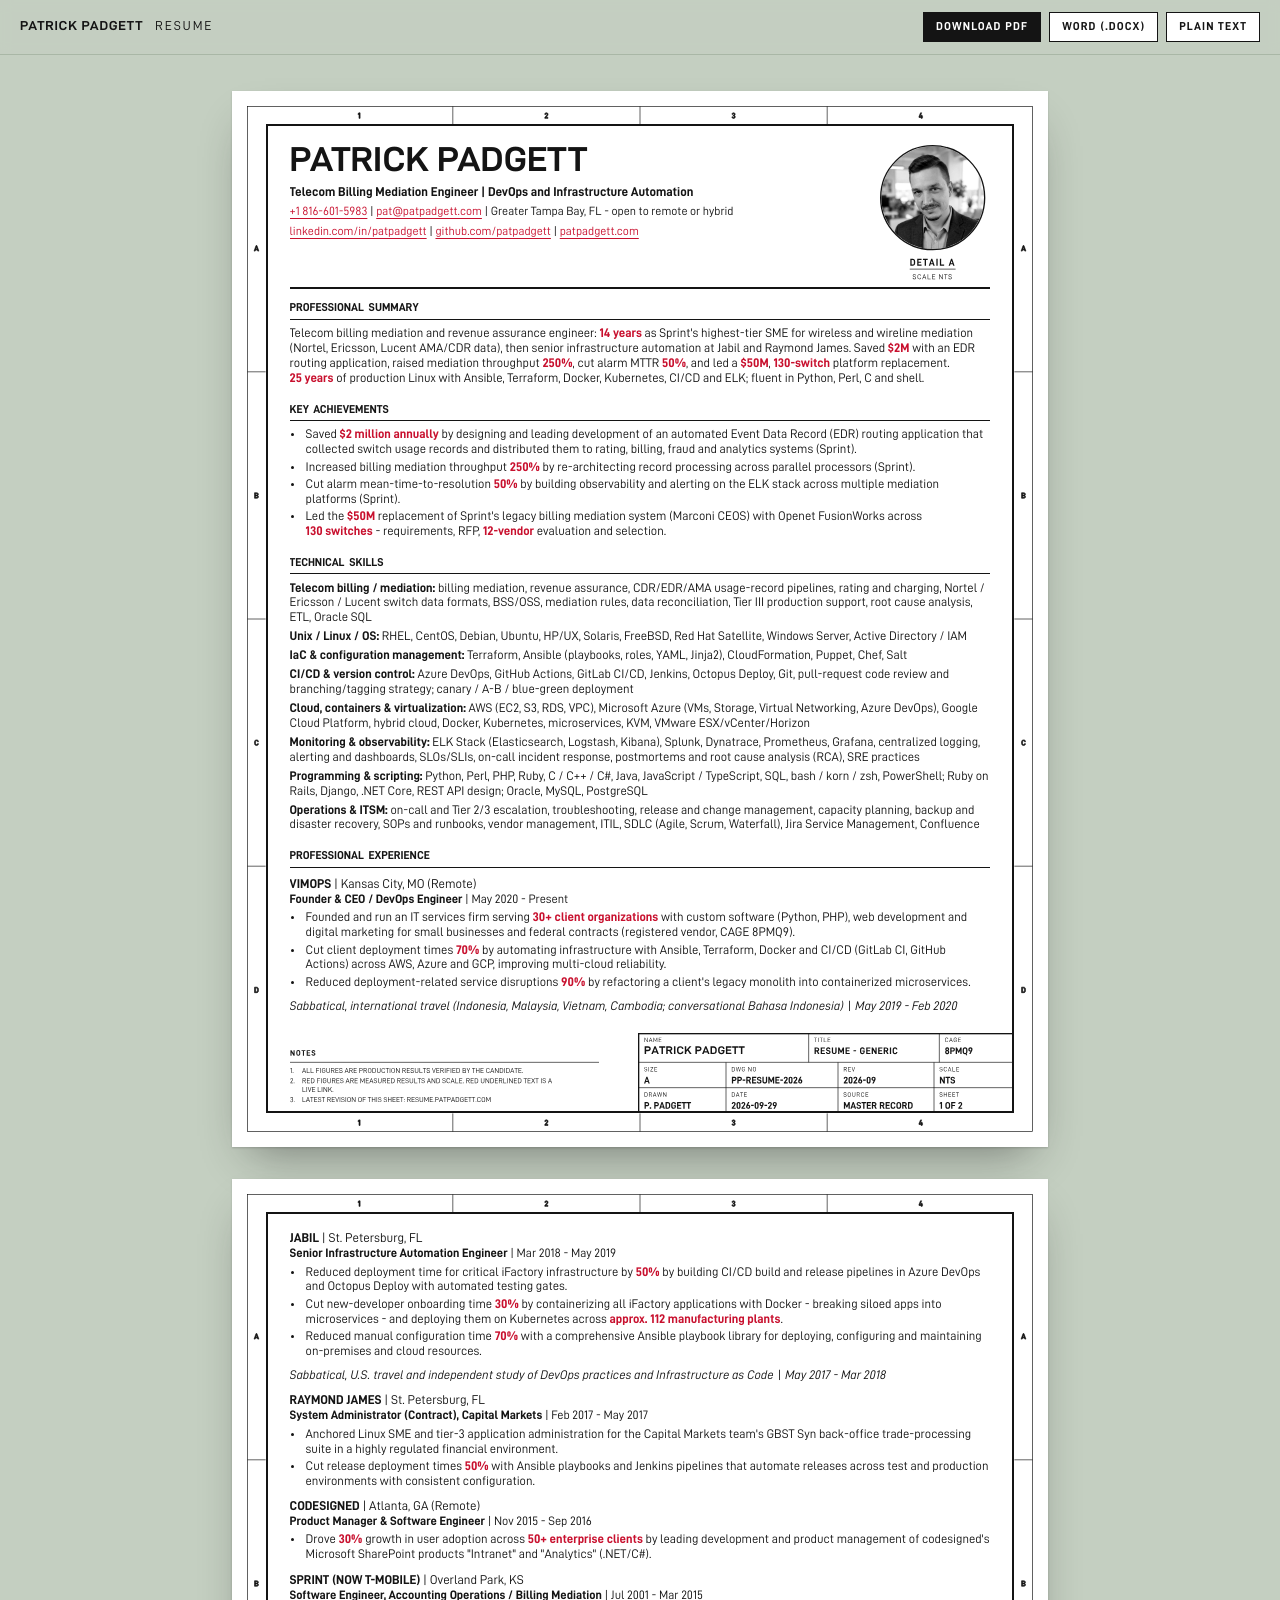
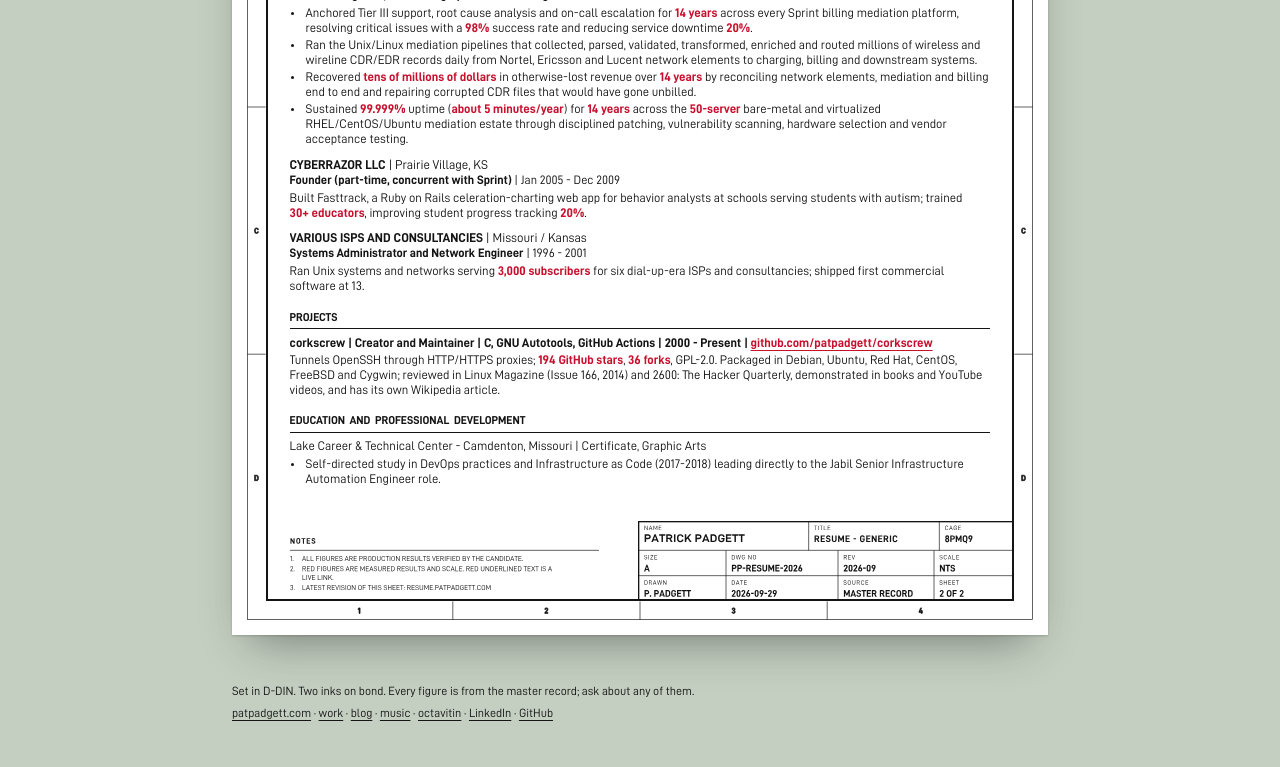
==== index.html @ 3324ff5b "Resume as an engineering drawing sheet: two-sheet HTML + PDF, ATS twins, D-DIN, build pipeline - bui" ====
<!DOCTYPE html>
<html lang="en">
<head>
<meta charset="utf-8">
<meta name="viewport" content="width=device-width, initial-scale=1">
<title>Patrick Padgett - Resume | Telecom Billing Mediation and DevOps Engineer</title>
<meta name="description" content="Patrick Padgett's resume: 14 years as Sprint's Tier III billing mediation SME (Nortel, Ericsson, Lucent CDR/EDR), then DevOps at Jabil and Raymond James.">
<link rel="canonical" href="https://resume.patpadgett.com/">
<meta name="author" content="Patrick Padgett">
<meta name="theme-color" content="#C4CFC1">
<meta property="og:type" content="profile">
<meta property="og:site_name" content="resume.patpadgett.com">
<meta property="og:title" content="Patrick Padgett - Resume">
<meta property="og:description" content="Patrick Padgett's resume: 14 years as Sprint's Tier III billing mediation SME (Nortel, Ericsson, Lucent CDR/EDR), then DevOps at Jabil and Raymond James.">
<meta property="og:url" content="https://resume.patpadgett.com/">
<meta property="og:image" content="https://resume.patpadgett.com/assets/og-card.jpg">
<meta property="og:image:width" content="1200">
<meta property="og:image:height" content="630">
<meta property="og:image:alt" content="Patrick Padgett's resume, sheet 1 of 2, drawn as an engineering drawing sheet">
<meta name="twitter:card" content="summary_large_image">
<meta name="twitter:title" content="Patrick Padgett - Resume">
<meta name="twitter:description" content="Patrick Padgett's resume: 14 years as Sprint's Tier III billing mediation SME (Nortel, Ericsson, Lucent CDR/EDR), then DevOps at Jabil and Raymond James.">
<meta name="twitter:image" content="https://resume.patpadgett.com/assets/og-card.jpg">
<link rel="icon" href="/favicon.ico" sizes="32x32">
<link rel="icon" href="/assets/icon.svg" type="image/svg+xml">
<link rel="apple-touch-icon" href="/assets/apple-touch-icon.png">
<link rel="alternate" type="application/pdf" href="/Patrick_Padgett_Resume.pdf" title="Patrick Padgett - Resume (PDF)">
<link rel="stylesheet" href="styles.css">
<script type="application/ld+json">{"@context":"https://schema.org","@type":"Person","@id":"https://resume.patpadgett.com/#person","name":"Patrick Padgett","url":"https://resume.patpadgett.com/","image":"https://resume.patpadgett.com/assets/headshot.jpg","email":"mailto:pat@patpadgett.com","telephone":"+1 816-601-5983","jobTitle":"Telecom Billing Mediation Engineer | DevOps and Infrastructure Automation","address":{"@type":"PostalAddress","addressRegion":"FL","addressLocality":"Tampa Bay","addressCountry":"US"},"sameAs":["https://www.linkedin.com/in/patpadgett","https://github.com/patpadgett","https://patpadgett.com","https://work.patpadgett.com","https://blog.patpadgett.com"],"knowsAbout":["Telecom billing mediation","Revenue assurance","CDR/EDR processing","Linux","Ansible","Terraform","Kubernetes","Docker","CI/CD","ELK Stack","Python","Perl","C"],"alumniOf":{"@type":"EducationalOrganization","name":"Lake Career & Technical Center"},"mainEntityOfPage":{"@type":"WebPage","@id":"https://resume.patpadgett.com/","name":"Patrick Padgett - Resume","hasPart":{"@type":"DigitalDocument","name":"Patrick Padgett - Resume (PDF)","url":"https://resume.patpadgett.com/Patrick_Padgett_Resume.pdf","encodingFormat":"application/pdf"}}}</script>
</head>
<body>
<nav class="bar" aria-label="Resume downloads">
  <a class="bar-name" href="https://resume.patpadgett.com/">PATRICK PADGETT <span>RESUME</span></a>
  <div class="bar-actions">
    <a class="btn btn-ink" href="Patrick_Padgett_Resume.pdf" download>Download PDF</a>
    <a class="btn" href="Patrick_Padgett_Resume.docx" download>Word (.docx)</a>
    <a class="btn" href="Patrick_Padgett_Resume.txt" download>Plain text</a>
  </div>
</nav>
<main class="board" id="top">
<section class="sheet" data-sheet="1"><svg class="zone" aria-hidden="true" viewBox="0 0 612.0 792.0" width="612.0pt" height="792.0pt"><g stroke="#141414" stroke-width="0.5"><rect x="11.52" y="11.52" width="588.96" height="768.96" fill="none" stroke="#141414" stroke-width="0.5"/><line x1="165.60" x2="165.60" y1="11.52" y2="25.2"/><line x1="165.60" x2="165.60" y1="766.8" y2="780.48"/><line x1="306.00" x2="306.00" y1="11.52" y2="25.2"/><line x1="306.00" x2="306.00" y1="766.8" y2="780.48"/><line x1="446.40" x2="446.40" y1="11.52" y2="25.2"/><line x1="446.40" x2="446.40" y1="766.8" y2="780.48"/><line y1="210.60" y2="210.60" x1="11.52" x2="25.2"/><line y1="210.60" y2="210.60" x1="586.8" x2="600.48"/><line y1="396.00" y2="396.00" x1="11.52" x2="25.2"/><line y1="396.00" y2="396.00" x1="586.8" x2="600.48"/><line y1="581.40" y2="581.40" x1="11.52" x2="25.2"/><line y1="581.40" y2="581.40" x1="586.8" x2="600.48"/><path fill="#141414" transform="translate(94.36 20.52)" d="M0.91 -3.27 0.21 -2.76V-3.61L0.91 -4.14H1.69V0.0H0.91Z"/><path fill="#141414" transform="translate(94.36 775.80)" d="M0.91 -3.27 0.21 -2.76V-3.61L0.91 -4.14H1.69V0.0H0.91Z"/><path fill="#141414" transform="translate(234.32 20.52)" d="M0.28 -0.62 1.66 -2.40Q1.89 -2.71 1.89 -2.98V-3.07Q1.89 -3.28 1.77 -3.41Q1.65 -3.54 1.45 -3.54Q1.26 -3.54 1.14 -3.40Q1.03 -3.27 1.03 -3.04V-2.94H0.27V-3.09Q0.27 -3.41 0.41 -3.66Q0.56 -3.91 0.84 -4.06Q1.11 -4.20 1.48 -4.20Q1.84 -4.20 2.12 -4.05Q2.39 -3.90 2.54 -3.65Q2.68 -3.40 2.68 -3.09V-2.99Q2.68 -2.72 2.59 -2.49Q2.49 -2.26 2.31 -2.02L1.27 -0.69H2.68V0.0H0.28Z"/><path fill="#141414" transform="translate(234.32 775.80)" d="M0.28 -0.62 1.66 -2.40Q1.89 -2.71 1.89 -2.98V-3.07Q1.89 -3.28 1.77 -3.41Q1.65 -3.54 1.45 -3.54Q1.26 -3.54 1.14 -3.40Q1.03 -3.27 1.03 -3.04V-2.94H0.27V-3.09Q0.27 -3.41 0.41 -3.66Q0.56 -3.91 0.84 -4.06Q1.11 -4.20 1.48 -4.20Q1.84 -4.20 2.12 -4.05Q2.39 -3.90 2.54 -3.65Q2.68 -3.40 2.68 -3.09V-2.99Q2.68 -2.72 2.59 -2.49Q2.49 -2.26 2.31 -2.02L1.27 -0.69H2.68V0.0H0.28Z"/><path fill="#141414" transform="translate(374.69 20.52)" d="M0.27 -1.00V-1.12H1.00V-1.03Q1.00 -0.82 1.12 -0.71Q1.24 -0.6 1.48 -0.6Q1.70 -0.6 1.83 -0.74Q1.96 -0.88 1.96 -1.13V-1.24Q1.96 -1.51 1.82 -1.65Q1.68 -1.8 1.42 -1.8H1.21V-2.46H1.41Q1.64 -2.46 1.77 -2.59Q1.89 -2.73 1.89 -2.96V-3.05Q1.89 -3.28 1.77 -3.41Q1.66 -3.54 1.45 -3.54Q1.24 -3.54 1.13 -3.42Q1.02 -3.30 1.02 -3.10V-3.0H0.3V-3.10Q0.3 -3.62 0.61 -3.91Q0.93 -4.20 1.48 -4.20Q2.03 -4.20 2.34 -3.90Q2.65 -3.61 2.65 -3.11V-3.02Q2.65 -2.75 2.53 -2.54Q2.40 -2.32 2.17 -2.20Q2.44 -2.08 2.58 -1.84Q2.72 -1.59 2.72 -1.24V-1.13Q2.72 -0.76 2.56 -0.49Q2.41 -0.22 2.13 -0.08Q1.84 0.06 1.49 0.06Q0.91 0.06 0.59 -0.21Q0.27 -0.49 0.27 -1.00Z"/><path fill="#141414" transform="translate(374.69 775.80)" d="M0.27 -1.00V-1.12H1.00V-1.03Q1.00 -0.82 1.12 -0.71Q1.24 -0.6 1.48 -0.6Q1.70 -0.6 1.83 -0.74Q1.96 -0.88 1.96 -1.13V-1.24Q1.96 -1.51 1.82 -1.65Q1.68 -1.8 1.42 -1.8H1.21V-2.46H1.41Q1.64 -2.46 1.77 -2.59Q1.89 -2.73 1.89 -2.96V-3.05Q1.89 -3.28 1.77 -3.41Q1.66 -3.54 1.45 -3.54Q1.24 -3.54 1.13 -3.42Q1.02 -3.30 1.02 -3.10V-3.0H0.3V-3.10Q0.3 -3.62 0.61 -3.91Q0.93 -4.20 1.48 -4.20Q2.03 -4.20 2.34 -3.90Q2.65 -3.61 2.65 -3.11V-3.02Q2.65 -2.75 2.53 -2.54Q2.40 -2.32 2.17 -2.20Q2.44 -2.08 2.58 -1.84Q2.72 -1.59 2.72 -1.24V-1.13Q2.72 -0.76 2.56 -0.49Q2.41 -0.22 2.13 -0.08Q1.84 0.06 1.49 0.06Q0.91 0.06 0.59 -0.21Q0.27 -0.49 0.27 -1.00Z"/><path fill="#141414" transform="translate(515.04 20.52)" d="M2.91 -0.66H2.58V0.0H1.79V-0.66H0.21V-1.35L1.39 -4.14H2.17L0.99 -1.35H1.79V-2.32H2.58V-1.35H2.91Z"/><path fill="#141414" transform="translate(515.04 775.80)" d="M2.91 -0.66H2.58V0.0H1.79V-0.66H0.21V-1.35L1.39 -4.14H2.17L0.99 -1.35H1.79V-2.32H2.58V-1.35H2.91Z"/><path fill="#141414" transform="translate(16.54 120.06)" d="M2.52 -0.80H1.10L0.85 0.0H0.02L1.49 -4.14H2.13L3.61 0.0H2.77ZM2.31 -1.45 1.81 -3.04 1.31 -1.45Z"/><path fill="#141414" transform="translate(591.82 120.06)" d="M2.52 -0.80H1.10L0.85 0.0H0.02L1.49 -4.14H2.13L3.61 0.0H2.77ZM2.31 -1.45 1.81 -3.04 1.31 -1.45Z"/><path fill="#141414" transform="translate(16.57 305.46)" d="M3.28 -1.18Q3.28 -0.62 2.95 -0.31Q2.61 0.0 2.01 0.0H0.35V-4.14H1.95Q2.55 -4.14 2.89 -3.84Q3.23 -3.54 3.23 -2.98Q3.23 -2.71 3.09 -2.48Q2.95 -2.25 2.71 -2.13Q2.99 -2.00 3.14 -1.76Q3.28 -1.52 3.28 -1.18ZM1.14 -3.45V-2.44H1.89Q2.16 -2.44 2.30 -2.57Q2.44 -2.70 2.44 -2.94Q2.44 -3.19 2.30 -3.32Q2.16 -3.45 1.89 -3.45ZM2.50 -1.24Q2.50 -1.48 2.36 -1.62Q2.22 -1.76 1.93 -1.76H1.14V-0.68H1.93Q2.22 -0.68 2.36 -0.83Q2.50 -0.97 2.50 -1.24Z"/><path fill="#141414" transform="translate(591.85 305.46)" d="M3.28 -1.18Q3.28 -0.62 2.95 -0.31Q2.61 0.0 2.01 0.0H0.35V-4.14H1.95Q2.55 -4.14 2.89 -3.84Q3.23 -3.54 3.23 -2.98Q3.23 -2.71 3.09 -2.48Q2.95 -2.25 2.71 -2.13Q2.99 -2.00 3.14 -1.76Q3.28 -1.52 3.28 -1.18ZM1.14 -3.45V-2.44H1.89Q2.16 -2.44 2.30 -2.57Q2.44 -2.70 2.44 -2.94Q2.44 -3.19 2.30 -3.32Q2.16 -3.45 1.89 -3.45ZM2.50 -1.24Q2.50 -1.48 2.36 -1.62Q2.22 -1.76 1.93 -1.76H1.14V-0.68H1.93Q2.22 -0.68 2.36 -0.83Q2.50 -0.97 2.50 -1.24Z"/><path fill="#141414" transform="translate(16.56 490.86)" d="M0.3 -1.60V-2.55Q0.3 -4.2 1.81 -4.2Q2.49 -4.2 2.89 -3.84Q3.30 -3.48 3.30 -2.82V-2.78H2.51V-2.82Q2.51 -3.13 2.33 -3.32Q2.14 -3.51 1.81 -3.51Q1.43 -3.51 1.26 -3.27Q1.09 -3.04 1.09 -2.50V-1.61Q1.09 -1.11 1.26 -0.88Q1.44 -0.65 1.82 -0.65Q2.16 -0.65 2.33 -0.83Q2.51 -1.01 2.51 -1.32V-1.37H3.28V-1.33Q3.28 -0.66 2.89 -0.30Q2.49 0.04 1.80 0.04Q0.3 0.04 0.3 -1.60Z"/><path fill="#141414" transform="translate(591.84 490.86)" d="M0.3 -1.60V-2.55Q0.3 -4.2 1.81 -4.2Q2.49 -4.2 2.89 -3.84Q3.30 -3.48 3.30 -2.82V-2.78H2.51V-2.82Q2.51 -3.13 2.33 -3.32Q2.14 -3.51 1.81 -3.51Q1.43 -3.51 1.26 -3.27Q1.09 -3.04 1.09 -2.50V-1.61Q1.09 -1.11 1.26 -0.88Q1.44 -0.65 1.82 -0.65Q2.16 -0.65 2.33 -0.83Q2.51 -1.01 2.51 -1.32V-1.37H3.28V-1.33Q3.28 -0.66 2.89 -0.30Q2.49 0.04 1.80 0.04Q0.3 0.04 0.3 -1.60Z"/><path fill="#141414" transform="translate(16.56 676.26)" d="M0.35 -4.14H1.81Q2.50 -4.14 2.90 -3.75Q3.30 -3.37 3.30 -2.49V-1.65Q3.30 -0.77 2.89 -0.38Q2.48 0.0 1.78 0.0H0.35ZM1.80 -0.68Q2.16 -0.68 2.33 -0.91Q2.51 -1.15 2.51 -1.65V-2.45Q2.51 -2.98 2.34 -3.21Q2.16 -3.45 1.80 -3.45H1.14V-0.68Z"/><path fill="#141414" transform="translate(591.84 676.26)" d="M0.35 -4.14H1.81Q2.50 -4.14 2.90 -3.75Q3.30 -3.37 3.30 -2.49V-1.65Q3.30 -0.77 2.89 -0.38Q2.48 0.0 1.78 0.0H0.35ZM1.80 -0.68Q2.16 -0.68 2.33 -0.91Q2.51 -1.15 2.51 -1.65V-2.45Q2.51 -2.98 2.34 -3.21Q2.16 -3.45 1.80 -3.45H1.14V-0.68Z"/></g></svg><div class="flow"><header class="head"><div class="head-text"><h1>Patrick Padgett</h1><p class="headline">Telecom Billing Mediation Engineer | DevOps and Infrastructure Automation</p><p class="contact"><a href="tel:+18166015983">+1 816-601-5983</a> | <a href="mailto:pat@patpadgett.com">pat@patpadgett.com</a> | Greater Tampa Bay, FL - open to remote or hybrid</p><p class="contact"><a href="https://www.linkedin.com/in/patpadgett">linkedin.com/in/patpadgett</a> | <a href="https://github.com/patpadgett">github.com/patpadgett</a> | <a href="https://patpadgett.com">patpadgett.com</a></p></div><figure class="detail"><svg viewBox="0 0 82.0 103.0" width="82.0pt" height="103.0pt" role="img" aria-label="Patrick Padgett, headshot"><defs><clipPath id="detclip"><circle cx="41.0" cy="41.0" r="38.5"></circle></clipPath></defs><image href="assets/headshot.jpg" x="2.0" y="2.0" width="78.0" height="78.0" clip-path="url(#detclip)" preserveAspectRatio="xMidYMid slice"></image><circle cx="41.0" cy="41.0" r="39.0" fill="none" stroke="#141414" stroke-width="1.0"></circle><path fill="#141414" transform="translate(23.81 92.00)" d="M0.43 -5.10H2.23Q3.08 -5.10 3.57 -4.63Q4.07 -4.15 4.07 -3.07V-2.03Q4.07 -0.95 3.56 -0.47Q3.06 0.0 2.20 0.0H0.43ZM2.22 -0.84Q2.66 -0.84 2.88 -1.13Q3.10 -1.42 3.10 -2.04V-3.02Q3.10 -3.67 2.88 -3.97Q2.67 -4.26 2.22 -4.26H1.40V-0.84ZM6.58 -4.26V-2.99H8.52V-2.15H6.58V-0.84H8.85V0.0H5.61V-5.10H8.85V-4.26ZM13.48 -4.26H12.18V0.0H11.20V-4.26H9.90V-5.10H13.48ZM17.38 -0.99H15.62L15.31 0.0H14.29L16.10 -5.10H16.90L18.72 0.0H17.69ZM17.12 -1.79 16.50 -3.75 15.88 -1.79ZM19.97 -5.10H20.94V0.0H19.97ZM22.59 -5.10H23.56V-0.84H25.80V0.0H22.59ZM32.27 -0.99H30.51L30.20 0.0H29.18L30.99 -5.10H31.79L33.61 0.0H32.58ZM32.01 -1.79 31.39 -3.75 30.77 -1.79Z"></path><line x1="23.81" x2="58.19" y1="94.60" y2="94.60" stroke="#141414" stroke-width="0.5"></line><path fill="#141414" transform="translate(25.83 102.20)" d="M0.17 -1.05H0.56Q0.64 -0.31 1.45 -0.31Q1.87 -0.31 2.09 -0.49Q2.31 -0.66 2.31 -1.00Q2.31 -1.31 2.13 -1.47Q1.96 -1.63 1.61 -1.69L1.19 -1.76Q0.73 -1.83 0.49 -2.07Q0.25 -2.30 0.25 -2.73Q0.25 -3.22 0.58 -3.49Q0.91 -3.77 1.45 -3.77Q1.94 -3.77 2.26 -3.51Q2.58 -3.26 2.64 -2.73H2.25Q2.18 -3.43 1.44 -3.43Q1.06 -3.43 0.85 -3.25Q0.63 -3.07 0.63 -2.75Q0.63 -2.48 0.80 -2.33Q0.96 -2.17 1.30 -2.11L1.73 -2.04Q2.20 -1.96 2.45 -1.71Q2.7 -1.47 2.7 -1.03Q2.7 -0.52 2.35 -0.24Q2.01 0.03 1.42 0.03Q0.86 0.03 0.54 -0.24Q0.22 -0.51 0.17 -1.05ZM3.84 -1.38V-2.34Q3.84 -3.08 4.20 -3.43Q4.55 -3.77 5.15 -3.77Q5.53 -3.77 5.82 -3.63Q6.11 -3.49 6.26 -3.23Q6.42 -2.97 6.42 -2.63V-2.61H6.03V-2.63Q6.03 -2.99 5.79 -3.20Q5.56 -3.41 5.15 -3.41Q4.70 -3.41 4.47 -3.16Q4.23 -2.91 4.23 -2.33V-1.36Q4.23 -0.31 5.16 -0.31Q5.56 -0.31 5.79 -0.52Q6.03 -0.73 6.03 -1.09V-1.11H6.41V-1.09Q6.41 -0.57 6.07 -0.26Q5.73 0.04 5.15 0.04Q4.55 0.04 4.20 -0.29Q3.84 -0.64 3.84 -1.38ZM9.67 -0.89H8.08L7.77 0.0H7.36L8.71 -3.72H9.04L10.40 0.0H9.98ZM9.55 -1.23 8.87 -3.17 8.20 -1.23ZM11.41 -3.72H11.80V-0.35H13.66V0.0H11.41ZM15.20 -3.36V-2.07H16.79V-1.71H15.20V-0.35H17.06V0.0H14.80V-3.72H17.06V-3.36ZM22.72 -3.72V0.0H22.33L20.40 -3.00V0.0H20.01V-3.72H20.40L22.33 -0.73V-3.72ZM26.26 -3.36H25.19V0.0H24.80V-3.36H23.74V-3.72H26.26ZM27.02 -1.05H27.41Q27.48 -0.31 28.29 -0.31Q28.71 -0.31 28.93 -0.49Q29.15 -0.66 29.15 -1.00Q29.15 -1.31 28.98 -1.47Q28.80 -1.63 28.45 -1.69L28.03 -1.76Q27.58 -1.83 27.34 -2.07Q27.09 -2.30 27.09 -2.73Q27.09 -3.22 27.42 -3.49Q27.75 -3.77 28.29 -3.77Q28.79 -3.77 29.10 -3.51Q29.42 -3.26 29.48 -2.73H29.09Q29.03 -3.43 28.29 -3.43Q27.90 -3.43 27.69 -3.25Q27.48 -3.07 27.48 -2.75Q27.48 -2.48 27.64 -2.33Q27.81 -2.17 28.14 -2.11L28.57 -2.04Q29.04 -1.96 29.29 -1.71Q29.54 -1.47 29.54 -1.03Q29.54 -0.52 29.20 -0.24Q28.86 0.03 28.26 0.03Q27.70 0.03 27.38 -0.24Q27.07 -0.51 27.02 -1.05Z"></path></svg></figure></header><h2>PROFESSIONAL SUMMARY</h2><p class="summary">Telecom billing mediation and revenue assurance engineer: <b class="fig">14 years</b> as Sprint's highest-tier SME for wireless and wireline mediation (Nortel, Ericsson, Lucent AMA/CDR data), then senior infrastructure automation at Jabil and Raymond James. Saved <b class="fig">$2M</b> with an EDR routing application, raised mediation throughput <b class="fig">250%</b>, cut alarm MTTR <b class="fig">50%</b>, and led a <b class="fig">$50M</b>, <b class="fig">130-switch</b> platform replacement. <b class="fig">25 years</b> of production Linux with Ansible, Terraform, Docker, Kubernetes, CI/CD and ELK; fluent in Python, Perl, C and shell.</p><h2>KEY ACHIEVEMENTS</h2><ul class=""><li>Saved <b class="fig wrap">$2 million annually</b> by designing and leading development of an automated Event Data Record (EDR) routing application that collected switch usage records and distributed them to rating, billing, fraud and analytics systems (Sprint).</li><li>Increased billing mediation throughput <b class="fig">250%</b> by re-architecting record processing across parallel processors (Sprint).</li><li>Cut alarm mean-time-to-resolution <b class="fig">50%</b> by building observability and alerting on the ELK stack across multiple mediation platforms (Sprint).</li><li>Led the <b class="fig">$50M</b> replacement of Sprint's legacy billing mediation system (Marconi CEOS) with Openet FusionWorks across <b class="fig">130 switches</b> - requirements, RFP, <b class="fig">12-vendor</b> evaluation and selection.</li></ul><h2>TECHNICAL SKILLS</h2><ul class="skills"><li><b>Telecom billing / mediation:</b> billing mediation, revenue assurance, CDR/EDR/AMA usage-record pipelines, rating and charging, Nortel / Ericsson / Lucent switch data formats, BSS/OSS, mediation rules, data reconciliation, Tier III production support, root cause analysis, ETL, Oracle SQL</li><li><b>Unix / Linux / OS:</b> RHEL, CentOS, Debian, Ubuntu, HP/UX, Solaris, FreeBSD, Red Hat Satellite, Windows Server, Active Directory / IAM</li><li><b>IaC &amp; configuration management:</b> Terraform, Ansible (playbooks, roles, YAML, Jinja2), CloudFormation, Puppet, Chef, Salt</li><li><b>CI/CD &amp; version control:</b> Azure DevOps, GitHub Actions, GitLab CI/CD, Jenkins, Octopus Deploy, Git, pull-request code review and branching/tagging strategy; canary / A-B / blue-green deployment</li><li><b>Cloud, containers &amp; virtualization:</b> AWS (EC2, S3, RDS, VPC), Microsoft Azure (VMs, Storage, Virtual Networking, Azure DevOps), Google Cloud Platform, hybrid cloud, Docker, Kubernetes, microservices, KVM, VMware ESX/vCenter/Horizon</li><li><b>Monitoring &amp; observability:</b> ELK Stack (Elasticsearch, Logstash, Kibana), Splunk, Dynatrace, Prometheus, Grafana, centralized logging, alerting and dashboards, SLOs/SLIs, on-call incident response, postmortems and root cause analysis (RCA), SRE practices</li><li><b>Programming &amp; scripting:</b> Python, Perl, PHP, Ruby, C / C++ / C#, Java, JavaScript / TypeScript, SQL, bash / korn / zsh, PowerShell; Ruby on Rails, Django, .NET Core, REST API design; Oracle, MySQL, PostgreSQL</li><li><b>Operations &amp; ITSM:</b> on-call and Tier 2/3 escalation, troubleshooting, release and change management, capacity planning, backup and disaster recovery, SOPs and runbooks, vendor management, ITIL, SDLC (Agile, Scrum, Waterfall), Jira Service Management, Confluence</li></ul><h2>PROFESSIONAL EXPERIENCE</h2><div class="job"><h3>VIMOPS<span class="loc"> | Kansas City, MO (Remote)</span></h3><p class="title">Founder &amp; CEO / DevOps Engineer<span class="dates"> | May 2020 - Present</span></p></div><ul class="exp"><li>Founded and run an IT services firm serving <b class="fig wrap">30+ client organizations</b> with custom software (Python, PHP), web development and digital marketing for small businesses and federal contracts (registered vendor, CAGE 8PMQ9).</li><li>Cut client deployment times <b class="fig">70%</b> by automating infrastructure with Ansible, Terraform, Docker and CI/CD (GitLab CI, GitHub Actions) across AWS, Azure and GCP, improving multi-cloud reliability.</li><li>Reduced deployment-related service disruptions <b class="fig">90%</b> by refactoring a client's legacy monolith into containerized microservices.</li></ul><p class="sabb">Sabbatical, international travel (Indonesia, Malaysia, Vietnam, Cambodia; conversational Bahasa Indonesia) | May 2019 - Feb 2020</p></div><div class="foot"><svg class="nb" aria-hidden="true" viewBox="0 0 232.0 60.0" width="232.0pt" height="60.0pt"><path fill="#141414" transform="translate(0.00 17.00)" d="M3.45 -4.14V0.0H2.66L1.14 -2.58V0.0H0.35V-4.14H1.14L2.66 -1.54V-4.14ZM4.70 -1.60V-2.55Q4.70 -4.2 6.21 -4.2Q6.9 -4.2 7.30 -3.81Q7.70 -3.42 7.70 -2.55V-1.60Q7.70 -0.72 7.29 -0.33Q6.88 0.04 6.18 0.04Q4.70 0.04 4.70 -1.60ZM6.91 -1.61V-2.50Q6.91 -3.03 6.74 -3.27Q6.57 -3.51 6.21 -3.51Q5.83 -3.51 5.66 -3.27Q5.49 -3.04 5.49 -2.50V-1.61Q5.49 -1.10 5.66 -0.87Q5.83 -0.65 6.21 -0.65Q6.57 -0.65 6.74 -0.88Q6.91 -1.11 6.91 -1.61ZM11.54 -3.45H10.48V0.0H9.69V-3.45H8.63V-4.14H11.54ZM13.32 -3.45V-2.43H14.89V-1.74H13.32V-0.68H15.16V0.0H12.53V-4.14H15.16V-3.45ZM16.12 -1.26H16.86Q16.90 -0.91 17.08 -0.77Q17.26 -0.63 17.61 -0.63Q18.27 -0.63 18.27 -1.18Q18.27 -1.42 18.14 -1.55Q18.01 -1.68 17.72 -1.73L17.33 -1.8Q16.21 -1.98 16.21 -2.95Q16.21 -3.52 16.59 -3.86Q16.97 -4.2 17.60 -4.2Q18.21 -4.2 18.57 -3.87Q18.93 -3.55 18.97 -2.96H18.22Q18.20 -3.26 18.04 -3.40Q17.89 -3.54 17.59 -3.54Q17.28 -3.54 17.13 -3.39Q16.97 -3.25 16.97 -3.01Q16.97 -2.79 17.11 -2.67Q17.25 -2.54 17.54 -2.49L17.98 -2.41Q19.05 -2.22 19.05 -1.24Q19.05 -0.62 18.65 -0.29Q18.25 0.03 17.57 0.03Q16.90 0.03 16.53 -0.29Q16.16 -0.63 16.12 -1.26Z"/><line x1="0" x2="232.0" y1="22" y2="22" stroke="#141414" stroke-width="0.5"/><path fill="#141414" transform="translate(0.00 30.00)" d="M0.91 -3.27 0.27 -2.79V-3.23L0.90 -3.72H1.30V0.0H0.91ZM2.06 -0.49H2.53V0.0H2.06Z"/><path fill="#141414" transform="translate(9.00 30.00)" d="M2.34 -0.89H0.76L0.45 0.0H0.03L1.39 -3.72H1.72L3.07 0.0H2.66ZM2.23 -1.23 1.55 -3.17 0.88 -1.23ZM3.60 -3.72H3.99V-0.35H5.85V0.0H3.60ZM6.51 -3.72H6.90V-0.35H8.76V0.0H6.51ZM11.04 -3.36V-2.06H12.64V-1.70H11.04V0.0H10.64V-3.72H12.91V-3.36ZM13.65 -3.72H14.05V0.0H13.65ZM14.93 -1.38V-2.34Q14.93 -3.08 15.29 -3.43Q15.64 -3.77 16.23 -3.77Q16.62 -3.77 16.90 -3.63Q17.19 -3.49 17.35 -3.23Q17.50 -2.98 17.50 -2.64V-2.62H17.11V-2.64Q17.11 -3.00 16.87 -3.21Q16.64 -3.41 16.24 -3.41Q15.79 -3.41 15.56 -3.16Q15.33 -2.90 15.33 -2.33V-1.36Q15.33 -0.31 16.24 -0.31Q16.67 -0.31 16.89 -0.55Q17.12 -0.78 17.12 -1.29V-1.57H16.23V-1.91H17.51V-1.36Q17.51 -0.62 17.17 -0.29Q16.82 0.04 16.23 0.04Q15.64 0.04 15.29 -0.29Q14.93 -0.64 14.93 -1.38ZM18.36 -1.21V-3.72H18.75V-1.24Q18.75 -0.82 18.99 -0.56Q19.24 -0.31 19.64 -0.31Q20.04 -0.31 20.28 -0.56Q20.53 -0.82 20.53 -1.24V-3.72H20.92V-1.21Q20.92 -0.84 20.76 -0.56Q20.59 -0.28 20.30 -0.12Q20.01 0.03 19.64 0.03Q19.27 0.03 18.98 -0.12Q18.69 -0.28 18.52 -0.56Q18.36 -0.85 18.36 -1.21ZM23.13 -1.63H22.23V0.0H21.84V-3.72H23.22Q23.74 -3.72 24.04 -3.45Q24.34 -3.18 24.34 -2.67Q24.34 -2.27 24.13 -2.01Q23.92 -1.76 23.54 -1.67L24.42 0.0H23.97ZM22.23 -1.97H23.19Q23.55 -1.97 23.75 -2.15Q23.95 -2.33 23.95 -2.67Q23.95 -3.01 23.75 -3.19Q23.56 -3.36 23.19 -3.36H22.23ZM25.52 -3.36V-2.07H27.12V-1.71H25.52V-0.35H27.39V0.0H25.13V-3.72H27.39V-3.36ZM27.88 -1.05H28.27Q28.35 -0.31 29.16 -0.31Q29.58 -0.31 29.79 -0.49Q30.01 -0.66 30.01 -1.00Q30.01 -1.31 29.84 -1.47Q29.67 -1.63 29.32 -1.69L28.90 -1.76Q28.44 -1.83 28.20 -2.07Q27.96 -2.30 27.96 -2.73Q27.96 -3.22 28.29 -3.49Q28.62 -3.77 29.16 -3.77Q29.65 -3.77 29.97 -3.51Q30.28 -3.26 30.34 -2.73H29.95Q29.89 -3.43 29.15 -3.43Q28.77 -3.43 28.55 -3.25Q28.34 -3.07 28.34 -2.75Q28.34 -2.48 28.50 -2.33Q28.67 -2.17 29.00 -2.11L29.44 -2.04Q29.91 -1.96 30.15 -1.71Q30.40 -1.47 30.40 -1.03Q30.40 -0.52 30.06 -0.24Q29.72 0.03 29.13 0.03Q28.57 0.03 28.25 -0.24Q27.93 -0.51 27.88 -1.05ZM34.28 -0.89H32.70L32.38 0.0H31.97L33.32 -3.72H33.65L35.01 0.0H34.59ZM34.17 -1.23 33.49 -3.17 32.81 -1.23ZM36.82 -1.63H35.93V0.0H35.53V-3.72H36.91Q37.44 -3.72 37.74 -3.45Q38.04 -3.18 38.04 -2.67Q38.04 -2.27 37.83 -2.01Q37.62 -1.76 37.24 -1.67L38.12 0.0H37.67ZM35.93 -1.97H36.88Q37.24 -1.97 37.44 -2.15Q37.64 -2.33 37.64 -2.67Q37.64 -3.01 37.45 -3.19Q37.25 -3.36 36.88 -3.36H35.93ZM39.22 -3.36V-2.07H40.81V-1.71H39.22V-0.35H41.08V0.0H38.82V-3.72H41.08V-3.36ZM45.57 -2.61Q45.57 -2.11 45.25 -1.82Q44.93 -1.53 44.39 -1.53H43.45V0.0H43.05V-3.72H44.39Q44.94 -3.72 45.25 -3.43Q45.57 -3.14 45.57 -2.61ZM45.17 -2.61Q45.17 -2.99 44.96 -3.18Q44.75 -3.36 44.36 -3.36H43.45V-1.89H44.36Q44.75 -1.89 44.96 -2.07Q45.17 -2.25 45.17 -2.61ZM47.52 -1.63H46.62V0.0H46.22V-3.72H47.61Q48.13 -3.72 48.43 -3.45Q48.73 -3.18 48.73 -2.67Q48.73 -2.27 48.52 -2.01Q48.31 -1.76 47.93 -1.67L48.81 0.0H48.36ZM46.62 -1.97H47.57Q47.94 -1.97 48.14 -2.15Q48.34 -2.33 48.34 -2.67Q48.34 -3.01 48.14 -3.19Q47.94 -3.36 47.57 -3.36H46.62ZM49.44 -1.38V-2.34Q49.44 -3.08 49.79 -3.43Q50.14 -3.77 50.73 -3.77Q51.32 -3.77 51.67 -3.43Q52.02 -3.08 52.02 -2.34V-1.38Q52.02 -0.64 51.67 -0.29Q51.32 0.04 50.73 0.04Q50.13 0.04 49.79 -0.29Q49.44 -0.64 49.44 -1.38ZM51.62 -1.36V-2.33Q51.62 -3.41 50.73 -3.41Q50.29 -3.41 50.06 -3.16Q49.83 -2.90 49.83 -2.33V-1.36Q49.83 -0.81 50.06 -0.56Q50.29 -0.31 50.73 -0.31Q51.62 -0.31 51.62 -1.36ZM52.86 -3.72H54.14Q54.73 -3.72 55.08 -3.38Q55.43 -3.04 55.43 -2.30V-1.42Q55.43 -0.68 55.08 -0.34Q54.73 0.0 54.14 0.0H52.86ZM54.14 -0.35Q55.03 -0.35 55.03 -1.40V-2.28Q55.03 -2.85 54.80 -3.11Q54.57 -3.36 54.14 -3.36H53.26V-0.35ZM56.27 -1.21V-3.72H56.67V-1.24Q56.67 -0.82 56.91 -0.56Q57.15 -0.31 57.55 -0.31Q57.95 -0.31 58.20 -0.56Q58.44 -0.82 58.44 -1.24V-3.72H58.83V-1.21Q58.83 -0.84 58.67 -0.56Q58.50 -0.28 58.21 -0.12Q57.92 0.03 57.55 0.03Q57.19 0.03 56.89 -0.12Q56.60 -0.28 56.44 -0.56Q56.27 -0.85 56.27 -1.21ZM59.68 -1.38V-2.34Q59.68 -3.08 60.03 -3.43Q60.39 -3.77 60.99 -3.77Q61.37 -3.77 61.65 -3.63Q61.94 -3.49 62.10 -3.23Q62.26 -2.97 62.26 -2.63V-2.61H61.86V-2.63Q61.86 -2.99 61.63 -3.20Q61.39 -3.41 60.99 -3.41Q60.54 -3.41 60.30 -3.16Q60.07 -2.91 60.07 -2.33V-1.36Q60.07 -0.31 60.99 -0.31Q61.40 -0.31 61.63 -0.52Q61.86 -0.73 61.86 -1.09V-1.11H62.25V-1.09Q62.25 -0.57 61.91 -0.26Q61.57 0.04 60.99 0.04Q60.39 0.04 60.03 -0.29Q59.68 -0.64 59.68 -1.38ZM65.23 -3.36H64.16V0.0H63.77V-3.36H62.71V-3.72H65.23ZM65.80 -3.72H66.19V0.0H65.80ZM67.08 -1.38V-2.34Q67.08 -3.08 67.43 -3.43Q67.78 -3.77 68.38 -3.77Q68.96 -3.77 69.31 -3.43Q69.66 -3.08 69.66 -2.34V-1.38Q69.66 -0.64 69.31 -0.29Q68.96 0.04 68.37 0.04Q67.78 0.04 67.43 -0.29Q67.08 -0.64 67.08 -1.38ZM69.27 -1.36V-2.33Q69.27 -3.41 68.38 -3.41Q67.93 -3.41 67.70 -3.16Q67.47 -2.90 67.47 -2.33V-1.36Q67.47 -0.81 67.70 -0.56Q67.93 -0.31 68.38 -0.31Q69.27 -0.31 69.27 -1.36ZM73.22 -3.72V0.0H72.82L70.90 -3.00V0.0H70.50V-3.72H70.90L72.82 -0.73V-3.72ZM76.65 -1.63H75.76V0.0H75.36V-3.72H76.75Q77.27 -3.72 77.57 -3.45Q77.87 -3.18 77.87 -2.67Q77.87 -2.27 77.66 -2.01Q77.45 -1.76 77.07 -1.67L77.95 0.0H77.50ZM75.76 -1.97H76.71Q77.07 -1.97 77.27 -2.15Q77.47 -2.33 77.47 -2.67Q77.47 -3.01 77.28 -3.19Q77.08 -3.36 76.71 -3.36H75.76ZM79.05 -3.36V-2.07H80.64V-1.71H79.05V-0.35H80.91V0.0H78.65V-3.72H80.91V-3.36ZM81.41 -1.05H81.79Q81.87 -0.31 82.68 -0.31Q83.10 -0.31 83.32 -0.49Q83.54 -0.66 83.54 -1.00Q83.54 -1.31 83.37 -1.47Q83.19 -1.63 82.84 -1.69L82.42 -1.76Q81.97 -1.83 81.72 -2.07Q81.48 -2.30 81.48 -2.73Q81.48 -3.22 81.81 -3.49Q82.14 -3.77 82.68 -3.77Q83.18 -3.77 83.49 -3.51Q83.81 -3.26 83.87 -2.73H83.48Q83.41 -3.43 82.67 -3.43Q82.29 -3.43 82.08 -3.25Q81.86 -3.07 81.86 -2.75Q81.86 -2.48 82.03 -2.33Q82.19 -2.17 82.53 -2.11L82.96 -2.04Q83.43 -1.96 83.68 -1.71Q83.93 -1.47 83.93 -1.03Q83.93 -0.52 83.59 -0.24Q83.25 0.03 82.65 0.03Q82.09 0.03 81.77 -0.24Q81.45 -0.51 81.41 -1.05ZM84.66 -1.21V-3.72H85.06V-1.24Q85.06 -0.82 85.30 -0.56Q85.54 -0.31 85.95 -0.31Q86.35 -0.31 86.59 -0.56Q86.83 -0.82 86.83 -1.24V-3.72H87.23V-1.21Q87.23 -0.84 87.06 -0.56Q86.90 -0.28 86.61 -0.12Q86.31 0.03 85.95 0.03Q85.58 0.03 85.29 -0.12Q85.00 -0.28 84.83 -0.56Q84.66 -0.85 84.66 -1.21ZM88.14 -3.72H88.54V-0.35H90.40V0.0H88.14ZM93.18 -3.36H92.12V0.0H91.73V-3.36H90.67V-3.72H93.18ZM93.46 -1.05H93.85Q93.92 -0.31 94.73 -0.31Q95.15 -0.31 95.37 -0.49Q95.59 -0.66 95.59 -1.00Q95.59 -1.31 95.42 -1.47Q95.25 -1.63 94.89 -1.69L94.47 -1.76Q94.02 -1.83 93.78 -2.07Q93.53 -2.30 93.53 -2.73Q93.53 -3.22 93.86 -3.49Q94.19 -3.77 94.73 -3.77Q95.23 -3.77 95.55 -3.51Q95.86 -3.26 95.92 -2.73H95.53Q95.47 -3.43 94.73 -3.43Q94.34 -3.43 94.13 -3.25Q93.92 -3.07 93.92 -2.75Q93.92 -2.48 94.08 -2.33Q94.25 -2.17 94.58 -2.11L95.01 -2.04Q95.48 -1.96 95.73 -1.71Q95.98 -1.47 95.98 -1.03Q95.98 -0.52 95.64 -0.24Q95.30 0.03 94.71 0.03Q94.14 0.03 93.83 -0.24Q93.51 -0.51 93.46 -1.05ZM97.55 -3.72H97.96L98.92 -0.63L99.88 -3.72H100.29L99.08 0.0H98.76ZM101.21 -3.36V-2.07H102.81V-1.71H101.21V-0.35H103.08V0.0H100.82V-3.72H103.08V-3.36ZM105.12 -1.63H104.22V0.0H103.83V-3.72H105.21Q105.73 -3.72 106.03 -3.45Q106.33 -3.18 106.33 -2.67Q106.33 -2.27 106.12 -2.01Q105.91 -1.76 105.53 -1.67L106.41 0.0H105.96ZM104.22 -1.97H105.18Q105.54 -1.97 105.74 -2.15Q105.94 -2.33 105.94 -2.67Q105.94 -3.01 105.74 -3.19Q105.54 -3.36 105.18 -3.36H104.22ZM107.16 -3.72H107.55V0.0H107.16ZM108.91 -3.36V-2.06H110.51V-1.70H108.91V0.0H108.51V-3.72H110.78V-3.36ZM111.52 -3.72H111.92V0.0H111.52ZM113.27 -3.36V-2.07H114.87V-1.71H113.27V-0.35H115.14V0.0H112.88V-3.72H115.14V-3.36ZM115.88 -3.72H117.16Q117.75 -3.72 118.10 -3.38Q118.45 -3.04 118.45 -2.30V-1.42Q118.45 -0.68 118.10 -0.34Q117.75 0.0 117.16 0.0H115.88ZM117.16 -0.35Q118.05 -0.35 118.05 -1.40V-2.28Q118.05 -2.85 117.82 -3.11Q117.59 -3.36 117.16 -3.36H116.28V-0.35ZM123.04 -1.02Q123.04 -0.54 122.74 -0.27Q122.44 0.0 121.92 0.0H120.52V-3.72H121.88Q122.41 -3.72 122.70 -3.46Q122.99 -3.21 122.99 -2.74Q122.99 -2.45 122.83 -2.23Q122.68 -2.00 122.41 -1.91Q122.73 -1.81 122.89 -1.58Q123.04 -1.35 123.04 -1.02ZM120.91 -3.37V-2.07H121.84Q122.19 -2.07 122.39 -2.23Q122.59 -2.39 122.59 -2.72Q122.59 -3.04 122.40 -3.21Q122.20 -3.37 121.85 -3.37ZM122.65 -1.04Q122.65 -1.38 122.45 -1.55Q122.25 -1.72 121.87 -1.72H120.91V-0.35H121.87Q122.24 -0.35 122.45 -0.52Q122.65 -0.70 122.65 -1.04ZM125.00 -1.56V0.0H124.61V-1.56L123.49 -3.72H123.92L124.80 -1.93L125.69 -3.72H126.11ZM129.99 -3.36H128.93V0.0H128.54V-3.36H127.47V-3.72H129.99ZM133.05 -3.72V0.0H132.66V-1.72H130.91V0.0H130.52V-3.72H130.91V-2.08H132.66V-3.72ZM134.36 -3.36V-2.07H135.96V-1.71H134.36V-0.35H136.23V0.0H133.97V-3.72H136.23V-3.36ZM138.13 -1.38V-2.34Q138.13 -3.08 138.48 -3.43Q138.84 -3.77 139.44 -3.77Q139.82 -3.77 140.11 -3.63Q140.40 -3.49 140.55 -3.23Q140.71 -2.97 140.71 -2.63V-2.61H140.31V-2.63Q140.31 -2.99 140.08 -3.20Q139.84 -3.41 139.44 -3.41Q138.99 -3.41 138.76 -3.16Q138.52 -2.91 138.52 -2.33V-1.36Q138.52 -0.31 139.44 -0.31Q139.85 -0.31 140.08 -0.52Q140.31 -0.73 140.31 -1.09V-1.11H140.70V-1.09Q140.70 -0.57 140.36 -0.26Q140.02 0.04 139.44 0.04Q138.84 0.04 138.48 -0.29Q138.13 -0.64 138.13 -1.38ZM143.47 -0.89H141.89L141.57 0.0H141.16L142.51 -3.72H142.84L144.20 0.0H143.78ZM143.35 -1.23 142.67 -3.17 142.00 -1.23ZM147.44 -3.72V0.0H147.04L145.11 -3.00V0.0H144.72V-3.72H145.11L147.04 -0.73V-3.72ZM148.35 -3.72H149.63Q150.22 -3.72 150.57 -3.38Q150.92 -3.04 150.92 -2.30V-1.42Q150.92 -0.68 150.57 -0.34Q150.22 0.0 149.63 0.0H148.35ZM149.63 -0.35Q150.52 -0.35 150.52 -1.40V-2.28Q150.52 -2.85 150.29 -3.11Q150.06 -3.36 149.63 -3.36H148.75V-0.35ZM151.81 -3.72H152.20V0.0H151.81ZM153.16 -3.72H154.44Q155.03 -3.72 155.38 -3.38Q155.73 -3.04 155.73 -2.30V-1.42Q155.73 -0.68 155.38 -0.34Q155.03 0.0 154.44 0.0H153.16ZM154.44 -0.35Q155.33 -0.35 155.33 -1.40V-2.28Q155.33 -2.85 155.10 -3.11Q154.87 -3.36 154.44 -3.36H153.56V-0.35ZM158.49 -0.89H156.90L156.59 0.0H156.17L157.53 -3.72H157.86L159.21 0.0H158.80ZM158.37 -1.23 157.69 -3.17 157.02 -1.23ZM161.87 -3.36H160.80V0.0H160.41V-3.36H159.35V-3.72H161.87ZM162.79 -3.36V-2.07H164.39V-1.71H162.79V-0.35H164.66V0.0H162.39V-3.72H164.66V-3.36ZM165.26 -0.49H165.73V0.0H165.26Z"/><path fill="#141414" transform="translate(0.00 37.60)" d="M0.31 -0.31 1.57 -2.11Q1.80 -2.46 1.80 -2.76V-2.84Q1.80 -3.11 1.65 -3.27Q1.50 -3.42 1.25 -3.42Q0.99 -3.42 0.85 -3.27Q0.70 -3.12 0.70 -2.82V-2.72H0.31V-2.84Q0.31 -3.26 0.57 -3.52Q0.83 -3.78 1.26 -3.78Q1.54 -3.78 1.76 -3.65Q1.97 -3.53 2.09 -3.32Q2.20 -3.11 2.20 -2.85V-2.76Q2.20 -2.53 2.12 -2.33Q2.04 -2.12 1.88 -1.90L0.80 -0.35H2.20V0.0H0.31ZM2.81 -0.49H3.28V0.0H2.81Z"/><path fill="#141414" transform="translate(9.00 37.60)" d="M1.72 -1.63H0.82V0.0H0.43V-3.72H1.81Q2.33 -3.72 2.63 -3.45Q2.93 -3.18 2.93 -2.67Q2.93 -2.27 2.72 -2.01Q2.51 -1.76 2.13 -1.67L3.01 0.0H2.56ZM0.82 -1.97H1.78Q2.14 -1.97 2.34 -2.15Q2.54 -2.33 2.54 -2.67Q2.54 -3.01 2.34 -3.19Q2.14 -3.36 1.78 -3.36H0.82ZM4.11 -3.36V-2.07H5.71V-1.71H4.11V-0.35H5.98V0.0H3.72V-3.72H5.98V-3.36ZM6.72 -3.72H8.00Q8.59 -3.72 8.94 -3.38Q9.29 -3.04 9.29 -2.30V-1.42Q9.29 -0.68 8.94 -0.34Q8.59 0.0 8.00 0.0H6.72ZM8.00 -0.35Q8.89 -0.35 8.89 -1.40V-2.28Q8.89 -2.85 8.66 -3.11Q8.43 -3.36 8.00 -3.36H7.12V-0.35ZM11.75 -3.36V-2.06H13.35V-1.70H11.75V0.0H11.36V-3.72H13.62V-3.36ZM14.36 -3.72H14.76V0.0H14.36ZM15.64 -1.38V-2.34Q15.64 -3.08 16.00 -3.43Q16.35 -3.77 16.95 -3.77Q17.33 -3.77 17.62 -3.63Q17.90 -3.49 18.06 -3.23Q18.21 -2.98 18.21 -2.64V-2.62H17.82V-2.64Q17.82 -3.00 17.59 -3.21Q17.35 -3.41 16.95 -3.41Q16.50 -3.41 16.27 -3.16Q16.04 -2.90 16.04 -2.33V-1.36Q16.04 -0.31 16.96 -0.31Q17.38 -0.31 17.61 -0.55Q17.83 -0.78 17.83 -1.29V-1.57H16.94V-1.91H18.23V-1.36Q18.23 -0.62 17.88 -0.29Q17.53 0.04 16.95 0.04Q16.35 0.04 16.00 -0.29Q15.64 -0.64 15.64 -1.38ZM19.07 -1.21V-3.72H19.47V-1.24Q19.47 -0.82 19.71 -0.56Q19.95 -0.31 20.35 -0.31Q20.75 -0.31 21.00 -0.56Q21.24 -0.82 21.24 -1.24V-3.72H21.63V-1.21Q21.63 -0.84 21.47 -0.56Q21.30 -0.28 21.01 -0.12Q20.72 0.03 20.35 0.03Q19.99 0.03 19.69 -0.12Q19.40 -0.28 19.24 -0.56Q19.07 -0.85 19.07 -1.21ZM23.84 -1.63H22.95V0.0H22.55V-3.72H23.93Q24.46 -3.72 24.76 -3.45Q25.06 -3.18 25.06 -2.67Q25.06 -2.27 24.85 -2.01Q24.64 -1.76 24.26 -1.67L25.14 0.0H24.68ZM22.95 -1.97H23.90Q24.26 -1.97 24.46 -2.15Q24.66 -2.33 24.66 -2.67Q24.66 -3.01 24.47 -3.19Q24.27 -3.36 23.90 -3.36H22.95ZM26.23 -3.36V-2.07H27.83V-1.71H26.23V-0.35H28.10V0.0H25.84V-3.72H28.10V-3.36ZM28.59 -1.05H28.98Q29.06 -0.31 29.87 -0.31Q30.29 -0.31 30.51 -0.49Q30.73 -0.66 30.73 -1.00Q30.73 -1.31 30.55 -1.47Q30.38 -1.63 30.03 -1.69L29.61 -1.76Q29.16 -1.83 28.91 -2.07Q28.67 -2.30 28.67 -2.73Q28.67 -3.22 29.00 -3.49Q29.33 -3.77 29.87 -3.77Q30.36 -3.77 30.68 -3.51Q31.00 -3.26 31.06 -2.73H30.67Q30.60 -3.43 29.86 -3.43Q29.48 -3.43 29.27 -3.25Q29.05 -3.07 29.05 -2.75Q29.05 -2.48 29.22 -2.33Q29.38 -2.17 29.72 -2.11L30.15 -2.04Q30.62 -1.96 30.87 -1.71Q31.12 -1.47 31.12 -1.03Q31.12 -0.52 30.78 -0.24Q30.43 0.03 29.84 0.03Q29.28 0.03 28.96 -0.24Q28.64 -0.51 28.59 -1.05ZM34.99 -0.89H33.41L33.10 0.0H32.68L34.04 -3.72H34.37L35.72 0.0H35.31ZM34.88 -1.23 34.20 -3.17 33.52 -1.23ZM37.54 -1.63H36.64V0.0H36.25V-3.72H37.63Q38.15 -3.72 38.45 -3.45Q38.75 -3.18 38.75 -2.67Q38.75 -2.27 38.54 -2.01Q38.33 -1.76 37.95 -1.67L38.83 0.0H38.38ZM36.64 -1.97H37.60Q37.96 -1.97 38.16 -2.15Q38.36 -2.33 38.36 -2.67Q38.36 -3.01 38.16 -3.19Q37.96 -3.36 37.60 -3.36H36.64ZM39.93 -3.36V-2.07H41.53V-1.71H39.93V-0.35H41.80V0.0H39.53V-3.72H41.80V-3.36ZM46.97 -3.72V0.0H46.58V-2.91L45.52 -0.74H45.22L44.16 -2.91V0.0H43.77V-3.72H44.16L45.37 -1.21L46.58 -3.72ZM48.28 -3.36V-2.07H49.88V-1.71H48.28V-0.35H50.15V0.0H47.89V-3.72H50.15V-3.36ZM52.81 -0.89H51.23L50.92 0.0H50.50L51.86 -3.72H52.19L53.54 0.0H53.13ZM52.70 -1.23 52.02 -3.17 51.34 -1.23ZM53.81 -1.05H54.20Q54.28 -0.31 55.09 -0.31Q55.51 -0.31 55.73 -0.49Q55.94 -0.66 55.94 -1.00Q55.94 -1.31 55.77 -1.47Q55.60 -1.63 55.25 -1.69L54.83 -1.76Q54.37 -1.83 54.13 -2.07Q53.89 -2.30 53.89 -2.73Q53.89 -3.22 54.22 -3.49Q54.55 -3.77 55.09 -3.77Q55.58 -3.77 55.90 -3.51Q56.21 -3.26 56.27 -2.73H55.89Q55.82 -3.43 55.08 -3.43Q54.70 -3.43 54.48 -3.25Q54.27 -3.07 54.27 -2.75Q54.27 -2.48 54.44 -2.33Q54.60 -2.17 54.93 -2.11L55.37 -2.04Q55.84 -1.96 56.08 -1.71Q56.33 -1.47 56.33 -1.03Q56.33 -0.52 55.99 -0.24Q55.65 0.03 55.06 0.03Q54.50 0.03 54.18 -0.24Q53.86 -0.51 53.81 -1.05ZM57.07 -1.21V-3.72H57.47V-1.24Q57.47 -0.82 57.71 -0.56Q57.95 -0.31 58.35 -0.31Q58.75 -0.31 59.00 -0.56Q59.24 -0.82 59.24 -1.24V-3.72H59.63V-1.21Q59.63 -0.84 59.47 -0.56Q59.30 -0.28 59.01 -0.12Q58.72 0.03 58.35 0.03Q57.99 0.03 57.69 -0.12Q57.40 -0.28 57.24 -0.56Q57.07 -0.85 57.07 -1.21ZM61.84 -1.63H60.94V0.0H60.55V-3.72H61.93Q62.46 -3.72 62.76 -3.45Q63.06 -3.18 63.06 -2.67Q63.06 -2.27 62.85 -2.01Q62.64 -1.76 62.26 -1.67L63.14 0.0H62.68ZM60.94 -1.97H61.90Q62.26 -1.97 62.46 -2.15Q62.66 -2.33 62.66 -2.67Q62.66 -3.01 62.46 -3.19Q62.27 -3.36 61.90 -3.36H60.94ZM64.23 -3.36V-2.07H65.83V-1.71H64.23V-0.35H66.10V0.0H63.84V-3.72H66.10V-3.36ZM66.85 -3.72H68.12Q68.72 -3.72 69.06 -3.38Q69.41 -3.04 69.41 -2.30V-1.42Q69.41 -0.68 69.06 -0.34Q68.72 0.0 68.12 0.0H66.85ZM68.13 -0.35Q69.01 -0.35 69.01 -1.40V-2.28Q69.01 -2.85 68.78 -3.11Q68.55 -3.36 68.13 -3.36H67.25V-0.35ZM72.77 -1.63H71.87V0.0H71.48V-3.72H72.86Q73.39 -3.72 73.69 -3.45Q73.99 -3.18 73.99 -2.67Q73.99 -2.27 73.78 -2.01Q73.56 -1.76 73.19 -1.67L74.07 0.0H73.61ZM71.87 -1.97H72.83Q73.19 -1.97 73.39 -2.15Q73.59 -2.33 73.59 -2.67Q73.59 -3.01 73.39 -3.19Q73.20 -3.36 72.83 -3.36H71.87ZM75.16 -3.36V-2.07H76.76V-1.71H75.16V-0.35H77.03V0.0H74.77V-3.72H77.03V-3.36ZM77.52 -1.05H77.91Q77.99 -0.31 78.80 -0.31Q79.22 -0.31 79.44 -0.49Q79.66 -0.66 79.66 -1.00Q79.66 -1.31 79.48 -1.47Q79.31 -1.63 78.96 -1.69L78.54 -1.76Q78.08 -1.83 77.84 -2.07Q77.60 -2.30 77.60 -2.73Q77.60 -3.22 77.93 -3.49Q78.26 -3.77 78.80 -3.77Q79.29 -3.77 79.61 -3.51Q79.93 -3.26 79.99 -2.73H79.60Q79.53 -3.43 78.79 -3.43Q78.41 -3.43 78.20 -3.25Q77.98 -3.07 77.98 -2.75Q77.98 -2.48 78.15 -2.33Q78.31 -2.17 78.65 -2.11L79.08 -2.04Q79.55 -1.96 79.80 -1.71Q80.04 -1.47 80.04 -1.03Q80.04 -0.52 79.70 -0.24Q79.36 0.03 78.77 0.03Q78.21 0.03 77.89 -0.24Q77.57 -0.51 77.52 -1.05ZM80.78 -1.21V-3.72H81.18V-1.24Q81.18 -0.82 81.42 -0.56Q81.66 -0.31 82.06 -0.31Q82.46 -0.31 82.71 -0.56Q82.95 -0.82 82.95 -1.24V-3.72H83.34V-1.21Q83.34 -0.84 83.18 -0.56Q83.01 -0.28 82.72 -0.12Q82.43 0.03 82.06 0.03Q81.70 0.03 81.41 -0.12Q81.11 -0.28 80.95 -0.56Q80.78 -0.85 80.78 -1.21ZM84.26 -3.72H84.66V-0.35H86.51V0.0H84.26ZM89.30 -3.36H88.24V0.0H87.85V-3.36H86.78V-3.72H89.30ZM89.58 -1.05H89.96Q90.04 -0.31 90.85 -0.31Q91.27 -0.31 91.49 -0.49Q91.71 -0.66 91.71 -1.00Q91.71 -1.31 91.54 -1.47Q91.36 -1.63 91.01 -1.69L90.59 -1.76Q90.14 -1.83 89.89 -2.07Q89.65 -2.30 89.65 -2.73Q89.65 -3.22 89.98 -3.49Q90.31 -3.77 90.85 -3.77Q91.35 -3.77 91.66 -3.51Q91.98 -3.26 92.04 -2.73H91.65Q91.58 -3.43 90.84 -3.43Q90.46 -3.43 90.25 -3.25Q90.03 -3.07 90.03 -2.75Q90.03 -2.48 90.20 -2.33Q90.36 -2.17 90.70 -2.11L91.13 -2.04Q91.60 -1.96 91.85 -1.71Q92.10 -1.47 92.10 -1.03Q92.10 -0.52 91.76 -0.24Q91.42 0.03 90.82 0.03Q90.26 0.03 89.94 -0.24Q89.62 -0.51 89.58 -1.05ZM95.97 -0.89H94.39L94.08 0.0H93.66L95.02 -3.72H95.35L96.70 0.0H96.29ZM95.86 -1.23 95.18 -3.17 94.51 -1.23ZM99.94 -3.72V0.0H99.55L97.62 -3.00V0.0H97.23V-3.72H97.62L99.55 -0.73V-3.72ZM100.86 -3.72H102.14Q102.73 -3.72 103.08 -3.38Q103.43 -3.04 103.43 -2.30V-1.42Q103.43 -0.68 103.08 -0.34Q102.73 0.0 102.14 0.0H100.86ZM102.14 -0.35Q103.03 -0.35 103.03 -1.40V-2.28Q103.03 -2.85 102.80 -3.11Q102.57 -3.36 102.14 -3.36H101.26V-0.35ZM105.24 -1.05H105.63Q105.71 -0.31 106.52 -0.31Q106.94 -0.31 107.16 -0.49Q107.37 -0.66 107.37 -1.00Q107.37 -1.31 107.20 -1.47Q107.03 -1.63 106.68 -1.69L106.26 -1.76Q105.80 -1.83 105.56 -2.07Q105.32 -2.30 105.32 -2.73Q105.32 -3.22 105.65 -3.49Q105.98 -3.77 106.52 -3.77Q107.01 -3.77 107.33 -3.51Q107.64 -3.26 107.70 -2.73H107.31Q107.25 -3.43 106.51 -3.43Q106.13 -3.43 105.91 -3.25Q105.70 -3.07 105.70 -2.75Q105.70 -2.48 105.86 -2.33Q106.03 -2.17 106.36 -2.11L106.80 -2.04Q107.27 -1.96 107.51 -1.71Q107.76 -1.47 107.76 -1.03Q107.76 -0.52 107.42 -0.24Q107.08 0.03 106.49 0.03Q105.93 0.03 105.61 -0.24Q105.29 -0.51 105.24 -1.05ZM108.42 -1.38V-2.34Q108.42 -3.08 108.78 -3.43Q109.13 -3.77 109.73 -3.77Q110.11 -3.77 110.40 -3.63Q110.69 -3.49 110.85 -3.23Q111.00 -2.97 111.00 -2.63V-2.61H110.61V-2.63Q110.61 -2.99 110.37 -3.20Q110.14 -3.41 109.73 -3.41Q109.29 -3.41 109.05 -3.16Q108.82 -2.91 108.82 -2.33V-1.36Q108.82 -0.31 109.74 -0.31Q110.14 -0.31 110.38 -0.52Q110.61 -0.73 110.61 -1.09V-1.11H110.99V-1.09Q110.99 -0.57 110.65 -0.26Q110.31 0.04 109.73 0.04Q109.13 0.04 108.78 -0.29Q108.42 -0.64 108.42 -1.38ZM113.76 -0.89H112.18L111.87 0.0H111.45L112.81 -3.72H113.14L114.49 0.0H114.08ZM113.65 -1.23 112.97 -3.17 112.29 -1.23ZM115.02 -3.72H115.41V-0.35H117.27V0.0H115.02ZM118.32 -3.36V-2.07H119.92V-1.71H118.32V-0.35H120.19V0.0H117.93V-3.72H120.19V-3.36ZM120.79 -0.49H121.26V0.0H120.79ZM124.55 -1.63H123.66V0.0H123.26V-3.72H124.64Q125.17 -3.72 125.47 -3.45Q125.77 -3.18 125.77 -2.67Q125.77 -2.27 125.56 -2.01Q125.35 -1.76 124.97 -1.67L125.85 0.0H125.39ZM123.66 -1.97H124.61Q124.97 -1.97 125.17 -2.15Q125.37 -2.33 125.37 -2.67Q125.37 -3.01 125.18 -3.19Q124.98 -3.36 124.61 -3.36H123.66ZM126.94 -3.36V-2.07H128.54V-1.71H126.94V-0.35H128.81V0.0H126.55V-3.72H128.81V-3.36ZM129.56 -3.72H130.83Q131.43 -3.72 131.77 -3.38Q132.12 -3.04 132.12 -2.30V-1.42Q132.12 -0.68 131.77 -0.34Q131.43 0.0 130.83 0.0H129.56ZM130.84 -0.35Q131.72 -0.35 131.72 -1.40V-2.28Q131.72 -2.85 131.49 -3.11Q131.26 -3.36 130.84 -3.36H129.96V-0.35ZM134.19 -1.21V-3.72H134.59V-1.24Q134.59 -0.82 134.83 -0.56Q135.07 -0.31 135.48 -0.31Q135.88 -0.31 136.12 -0.56Q136.36 -0.82 136.36 -1.24V-3.72H136.76V-1.21Q136.76 -0.84 136.59 -0.56Q136.43 -0.28 136.13 -0.12Q135.84 0.03 135.48 0.03Q135.11 0.03 134.82 -0.12Q134.53 -0.28 134.36 -0.56Q134.19 -0.85 134.19 -1.21ZM140.39 -3.72V0.0H140.00L138.07 -3.00V0.0H137.67V-3.72H138.07L140.00 -0.73V-3.72ZM141.31 -3.72H142.58Q143.18 -3.72 143.52 -3.38Q143.87 -3.04 143.87 -2.30V-1.42Q143.87 -0.68 143.52 -0.34Q143.18 0.0 142.58 0.0H141.31ZM142.59 -0.35Q143.47 -0.35 143.47 -1.40V-2.28Q143.47 -2.85 143.24 -3.11Q143.01 -3.36 142.59 -3.36H141.71V-0.35ZM145.11 -3.36V-2.07H146.71V-1.71H145.11V-0.35H146.98V0.0H144.72V-3.72H146.98V-3.36ZM149.01 -1.63H148.12V0.0H147.72V-3.72H149.11Q149.63 -3.72 149.93 -3.45Q150.23 -3.18 150.23 -2.67Q150.23 -2.27 150.02 -2.01Q149.81 -1.76 149.43 -1.67L150.31 0.0H149.86ZM148.12 -1.97H149.07Q149.43 -1.97 149.63 -2.15Q149.83 -2.33 149.83 -2.67Q149.83 -3.01 149.64 -3.19Q149.44 -3.36 149.07 -3.36H148.12ZM151.01 -3.72H151.41V-0.35H153.26V0.0H151.01ZM153.97 -3.72H154.36V0.0H153.97ZM158.04 -3.72V0.0H157.64L155.71 -3.00V0.0H155.32V-3.72H155.71L157.64 -0.73V-3.72ZM159.35 -3.36V-2.07H160.95V-1.71H159.35V-0.35H161.22V0.0H158.95V-3.72H161.22V-3.36ZM161.96 -3.72H163.24Q163.83 -3.72 164.18 -3.38Q164.53 -3.04 164.53 -2.30V-1.42Q164.53 -0.68 164.18 -0.34Q163.83 0.0 163.24 0.0H161.96ZM163.24 -0.35Q164.13 -0.35 164.13 -1.40V-2.28Q164.13 -2.85 163.90 -3.11Q163.67 -3.36 163.24 -3.36H162.36V-0.35ZM168.72 -3.36H167.66V0.0H167.27V-3.36H166.21V-3.72H168.72ZM169.65 -3.36V-2.07H171.25V-1.71H169.65V-0.35H171.52V0.0H169.25V-3.72H171.52V-3.36ZM173.12 -1.93 171.97 -3.72H172.44L173.36 -2.26L174.27 -3.72H174.73L173.59 -1.95L174.85 0.0H174.37L173.35 -1.62L172.33 0.0H171.87ZM177.50 -3.36H176.43V0.0H176.05V-3.36H174.98V-3.72H177.50ZM179.30 -3.72H179.69V0.0H179.30ZM180.40 -1.05H180.79Q180.86 -0.31 181.67 -0.31Q182.09 -0.31 182.31 -0.49Q182.53 -0.66 182.53 -1.00Q182.53 -1.31 182.36 -1.47Q182.19 -1.63 181.83 -1.69L181.41 -1.76Q180.96 -1.83 180.72 -2.07Q180.47 -2.30 180.47 -2.73Q180.47 -3.22 180.80 -3.49Q181.13 -3.77 181.67 -3.77Q182.17 -3.77 182.49 -3.51Q182.80 -3.26 182.86 -2.73H182.47Q182.41 -3.43 181.67 -3.43Q181.28 -3.43 181.07 -3.25Q180.86 -3.07 180.86 -2.75Q180.86 -2.48 181.02 -2.33Q181.19 -2.17 181.52 -2.11L181.95 -2.04Q182.42 -1.96 182.67 -1.71Q182.92 -1.47 182.92 -1.03Q182.92 -0.52 182.58 -0.24Q182.24 0.03 181.65 0.03Q181.08 0.03 180.77 -0.24Q180.45 -0.51 180.40 -1.05ZM186.80 -0.89H185.21L184.90 0.0H184.49L185.84 -3.72H186.17L187.53 0.0H187.11ZM186.68 -1.23 186.00 -3.17 185.33 -1.23Z"/><path fill="#141414" transform="translate(9.00 44.20)" d="M0.43 -3.72H0.82V-0.35H2.68V0.0H0.43ZM3.38 -3.72H3.78V0.0H3.38ZM4.34 -3.72H4.75L5.72 -0.63L6.68 -3.72H7.09L5.88 0.0H5.55ZM8.01 -3.36V-2.07H9.61V-1.71H8.01V-0.35H9.88V0.0H7.61V-3.72H9.88V-3.36ZM11.85 -3.72H12.24V-0.35H14.10V0.0H11.85ZM14.80 -3.72H15.20V0.0H14.80ZM18.87 -3.72V0.0H18.48L16.55 -3.00V0.0H16.16V-3.72H16.55L18.48 -0.73V-3.72ZM20.95 -1.96 20.19 -1.02V0.0H19.79V-3.72H20.19V-1.55L21.91 -3.72H22.38L21.20 -2.27L22.55 0.0H22.09ZM22.93 -0.49H23.40V0.0H22.93Z"/><path fill="#141414" transform="translate(0.00 51.80)" d="M0.32 -0.83V-0.92H0.72V-0.85Q0.72 -0.59 0.88 -0.44Q1.04 -0.29 1.31 -0.29Q1.59 -0.29 1.76 -0.47Q1.92 -0.64 1.92 -0.94V-1.08Q1.92 -1.39 1.75 -1.57Q1.58 -1.75 1.28 -1.75H1.09V-2.11H1.27Q1.54 -2.11 1.70 -2.28Q1.86 -2.45 1.86 -2.72V-2.83Q1.86 -3.10 1.71 -3.26Q1.56 -3.42 1.30 -3.42Q1.04 -3.42 0.89 -3.27Q0.75 -3.12 0.75 -2.87V-2.78H0.37V-2.88Q0.37 -3.29 0.62 -3.53Q0.87 -3.78 1.31 -3.78Q1.74 -3.78 1.99 -3.52Q2.25 -3.27 2.25 -2.85V-2.73Q2.25 -2.46 2.12 -2.26Q1.99 -2.06 1.78 -1.97Q2.04 -1.87 2.17 -1.64Q2.31 -1.41 2.31 -1.09V-0.96Q2.31 -0.50 2.03 -0.22Q1.76 0.05 1.30 0.05Q0.85 0.05 0.59 -0.18Q0.32 -0.42 0.32 -0.83ZM2.95 -0.49H3.43V0.0H2.95Z"/><path fill="#141414" transform="translate(9.00 51.80)" d="M0.43 -3.72H0.82V-0.35H2.68V0.0H0.43ZM5.25 -0.89H3.67L3.36 0.0H2.94L4.30 -3.72H4.63L5.98 0.0H5.57ZM5.14 -1.23 4.46 -3.17 3.79 -1.23ZM8.64 -3.36H7.57V0.0H7.18V-3.36H6.12V-3.72H8.64ZM9.56 -3.36V-2.07H11.16V-1.71H9.56V-0.35H11.43V0.0H9.16V-3.72H11.43V-3.36ZM11.92 -1.05H12.31Q12.38 -0.31 13.19 -0.31Q13.61 -0.31 13.83 -0.49Q14.05 -0.66 14.05 -1.00Q14.05 -1.31 13.88 -1.47Q13.71 -1.63 13.35 -1.69L12.93 -1.76Q12.48 -1.83 12.24 -2.07Q11.99 -2.30 11.99 -2.73Q11.99 -3.22 12.32 -3.49Q12.65 -3.77 13.19 -3.77Q13.69 -3.77 14.01 -3.51Q14.32 -3.26 14.38 -2.73H13.99Q13.93 -3.43 13.19 -3.43Q12.80 -3.43 12.59 -3.25Q12.38 -3.07 12.38 -2.75Q12.38 -2.48 12.54 -2.33Q12.71 -2.17 13.04 -2.11L13.47 -2.04Q13.94 -1.96 14.19 -1.71Q14.44 -1.47 14.44 -1.03Q14.44 -0.52 14.10 -0.24Q13.76 0.03 13.17 0.03Q12.60 0.03 12.29 -0.24Q11.97 -0.51 11.92 -1.05ZM17.30 -3.36H16.24V0.0H15.85V-3.36H14.79V-3.72H17.30ZM20.35 -1.63H19.45V0.0H19.06V-3.72H20.44Q20.96 -3.72 21.26 -3.45Q21.56 -3.18 21.56 -2.67Q21.56 -2.27 21.35 -2.01Q21.14 -1.76 20.76 -1.67L21.64 0.0H21.19ZM19.45 -1.97H20.41Q20.77 -1.97 20.97 -2.15Q21.17 -2.33 21.17 -2.67Q21.17 -3.01 20.97 -3.19Q20.77 -3.36 20.41 -3.36H19.45ZM22.74 -3.36V-2.07H24.34V-1.71H22.74V-0.35H24.61V0.0H22.35V-3.72H24.61V-3.36ZM24.96 -3.72H25.37L26.34 -0.63L27.30 -3.72H27.71L26.49 0.0H26.17ZM28.27 -3.72H28.67V0.0H28.27ZM29.38 -1.05H29.77Q29.84 -0.31 30.65 -0.31Q31.07 -0.31 31.29 -0.49Q31.51 -0.66 31.51 -1.00Q31.51 -1.31 31.34 -1.47Q31.16 -1.63 30.81 -1.69L30.39 -1.76Q29.94 -1.83 29.69 -2.07Q29.45 -2.30 29.45 -2.73Q29.45 -3.22 29.78 -3.49Q30.11 -3.77 30.65 -3.77Q31.15 -3.77 31.46 -3.51Q31.78 -3.26 31.84 -2.73H31.45Q31.39 -3.43 30.65 -3.43Q30.26 -3.43 30.05 -3.25Q29.84 -3.07 29.84 -2.75Q29.84 -2.48 30.00 -2.33Q30.16 -2.17 30.50 -2.11L30.93 -2.04Q31.40 -1.96 31.65 -1.71Q31.90 -1.47 31.90 -1.03Q31.90 -0.52 31.56 -0.24Q31.22 0.03 30.62 0.03Q30.06 0.03 29.74 -0.24Q29.42 -0.51 29.38 -1.05ZM32.68 -3.72H33.07V0.0H32.68ZM33.96 -1.38V-2.34Q33.96 -3.08 34.31 -3.43Q34.66 -3.77 35.25 -3.77Q35.84 -3.77 36.19 -3.43Q36.54 -3.08 36.54 -2.34V-1.38Q36.54 -0.64 36.19 -0.29Q35.83 0.04 35.25 0.04Q34.65 0.04 34.30 -0.29Q33.96 -0.64 33.96 -1.38ZM36.14 -1.36V-2.33Q36.14 -3.41 35.25 -3.41Q34.80 -3.41 34.58 -3.16Q34.35 -2.90 34.35 -2.33V-1.36Q34.35 -0.81 34.58 -0.56Q34.81 -0.31 35.25 -0.31Q36.14 -0.31 36.14 -1.36ZM40.10 -3.72V0.0H39.70L37.77 -3.00V0.0H37.38V-3.72H37.77L39.70 -0.73V-3.72ZM42.16 -1.38V-2.34Q42.16 -3.08 42.51 -3.43Q42.87 -3.77 43.46 -3.77Q44.05 -3.77 44.40 -3.43Q44.74 -3.08 44.74 -2.34V-1.38Q44.74 -0.64 44.39 -0.29Q44.04 0.04 43.45 0.04Q42.86 0.04 42.51 -0.29Q42.16 -0.64 42.16 -1.38ZM44.35 -1.36V-2.33Q44.35 -3.41 43.46 -3.41Q43.01 -3.41 42.78 -3.16Q42.56 -2.90 42.56 -2.33V-1.36Q42.56 -0.81 42.79 -0.56Q43.02 -0.31 43.46 -0.31Q44.35 -0.31 44.35 -1.36ZM45.98 -3.36V-2.06H47.58V-1.70H45.98V0.0H45.59V-3.72H47.85V-3.36ZM51.91 -3.36H50.84V0.0H50.45V-3.36H49.39V-3.72H51.91ZM54.97 -3.72V0.0H54.57V-1.72H52.83V0.0H52.43V-3.72H52.83V-2.08H54.57V-3.72ZM55.93 -3.72H56.32V0.0H55.93ZM57.03 -1.05H57.42Q57.49 -0.31 58.30 -0.31Q58.73 -0.31 58.94 -0.49Q59.16 -0.66 59.16 -1.00Q59.16 -1.31 58.99 -1.47Q58.82 -1.63 58.47 -1.69L58.04 -1.76Q57.59 -1.83 57.35 -2.07Q57.11 -2.30 57.11 -2.73Q57.11 -3.22 57.43 -3.49Q57.76 -3.77 58.30 -3.77Q58.80 -3.77 59.12 -3.51Q59.43 -3.26 59.49 -2.73H59.10Q59.04 -3.43 58.30 -3.43Q57.92 -3.43 57.70 -3.25Q57.49 -3.07 57.49 -2.75Q57.49 -2.48 57.65 -2.33Q57.82 -2.17 58.15 -2.11L58.58 -2.04Q59.05 -1.96 59.30 -1.71Q59.55 -1.47 59.55 -1.03Q59.55 -0.52 59.21 -0.24Q58.87 0.03 58.28 0.03Q57.72 0.03 57.40 -0.24Q57.08 -0.51 57.03 -1.05ZM61.26 -1.05H61.65Q61.72 -0.31 62.53 -0.31Q62.95 -0.31 63.17 -0.49Q63.39 -0.66 63.39 -1.00Q63.39 -1.31 63.22 -1.47Q63.05 -1.63 62.69 -1.69L62.27 -1.76Q61.82 -1.83 61.58 -2.07Q61.33 -2.30 61.33 -2.73Q61.33 -3.22 61.66 -3.49Q61.99 -3.77 62.53 -3.77Q63.03 -3.77 63.35 -3.51Q63.66 -3.26 63.72 -2.73H63.33Q63.27 -3.43 62.53 -3.43Q62.14 -3.43 61.93 -3.25Q61.72 -3.07 61.72 -2.75Q61.72 -2.48 61.88 -2.33Q62.05 -2.17 62.38 -2.11L62.81 -2.04Q63.28 -1.96 63.53 -1.71Q63.78 -1.47 63.78 -1.03Q63.78 -0.52 63.44 -0.24Q63.10 0.03 62.51 0.03Q61.94 0.03 61.63 -0.24Q61.31 -0.51 61.26 -1.05ZM67.05 -3.72V0.0H66.65V-1.72H64.91V0.0H64.51V-3.72H64.91V-2.08H66.65V-3.72ZM68.36 -3.36V-2.07H69.96V-1.71H68.36V-0.35H70.23V0.0H67.96V-3.72H70.23V-3.36ZM71.37 -3.36V-2.07H72.97V-1.71H71.37V-0.35H73.24V0.0H70.97V-3.72H73.24V-3.36ZM76.11 -3.36H75.04V0.0H74.66V-3.36H73.59V-3.72H76.11ZM76.49 -0.49H76.97V0.0H76.49ZM76.49 -2.32H76.97V-1.82H76.49ZM80.26 -1.63H79.36V0.0H78.96V-3.72H80.35Q80.87 -3.72 81.17 -3.45Q81.47 -3.18 81.47 -2.67Q81.47 -2.27 81.26 -2.01Q81.05 -1.76 80.67 -1.67L81.55 0.0H81.10ZM79.36 -1.97H80.31Q80.68 -1.97 80.88 -2.15Q81.08 -2.33 81.08 -2.67Q81.08 -3.01 80.88 -3.19Q80.68 -3.36 80.31 -3.36H79.36ZM82.65 -3.36V-2.07H84.25V-1.71H82.65V-0.35H84.52V0.0H82.25V-3.72H84.52V-3.36ZM85.01 -1.05H85.40Q85.47 -0.31 86.28 -0.31Q86.70 -0.31 86.92 -0.49Q87.14 -0.66 87.14 -1.00Q87.14 -1.31 86.97 -1.47Q86.79 -1.63 86.44 -1.69L86.02 -1.76Q85.57 -1.83 85.33 -2.07Q85.08 -2.30 85.08 -2.73Q85.08 -3.22 85.41 -3.49Q85.74 -3.77 86.28 -3.77Q86.78 -3.77 87.09 -3.51Q87.41 -3.26 87.47 -2.73H87.08Q87.02 -3.43 86.28 -3.43Q85.89 -3.43 85.68 -3.25Q85.47 -3.07 85.47 -2.75Q85.47 -2.48 85.63 -2.33Q85.80 -2.17 86.13 -2.11L86.56 -2.04Q87.03 -1.96 87.28 -1.71Q87.53 -1.47 87.53 -1.03Q87.53 -0.52 87.19 -0.24Q86.85 0.03 86.25 0.03Q85.69 0.03 85.37 -0.24Q85.06 -0.51 85.01 -1.05ZM88.26 -1.21V-3.72H88.66V-1.24Q88.66 -0.82 88.90 -0.56Q89.14 -0.31 89.55 -0.31Q89.95 -0.31 90.19 -0.56Q90.43 -0.82 90.43 -1.24V-3.72H90.83V-1.21Q90.83 -0.84 90.66 -0.56Q90.50 -0.28 90.21 -0.12Q89.92 0.03 89.55 0.03Q89.18 0.03 88.89 -0.12Q88.60 -0.28 88.43 -0.56Q88.26 -0.85 88.26 -1.21ZM94.95 -3.72V0.0H94.55V-2.91L93.50 -0.74H93.20L92.14 -2.91V0.0H91.75V-3.72H92.14L93.35 -1.21L94.55 -3.72ZM96.26 -3.36V-2.07H97.86V-1.71H96.26V-0.35H98.13V0.0H95.87V-3.72H98.13V-3.36ZM98.73 -0.49H99.20V0.0H98.73ZM102.49 -2.61Q102.49 -2.11 102.17 -1.82Q101.86 -1.53 101.32 -1.53H100.37V0.0H99.98V-3.72H101.32Q101.86 -3.72 102.17 -3.43Q102.49 -3.14 102.49 -2.61ZM102.09 -2.61Q102.09 -2.99 101.88 -3.18Q101.67 -3.36 101.28 -3.36H100.37V-1.89H101.28Q101.67 -1.89 101.88 -2.07Q102.09 -2.25 102.09 -2.61ZM105.06 -0.89H103.48L103.17 0.0H102.75L104.11 -3.72H104.44L105.79 0.0H105.38ZM104.95 -1.23 104.27 -3.17 103.59 -1.23ZM108.44 -3.36H107.38V0.0H106.99V-3.36H105.93V-3.72H108.44ZM111.48 -2.61Q111.48 -2.11 111.17 -1.82Q110.85 -1.53 110.31 -1.53H109.37V0.0H108.97V-3.72H110.31Q110.86 -3.72 111.17 -3.43Q111.48 -3.14 111.48 -2.61ZM111.09 -2.61Q111.09 -2.99 110.88 -3.18Q110.67 -3.36 110.28 -3.36H109.37V-1.89H110.28Q110.67 -1.89 110.88 -2.07Q111.09 -2.25 111.09 -2.61ZM114.06 -0.89H112.48L112.16 0.0H111.75L113.10 -3.72H113.43L114.79 0.0H114.37ZM113.95 -1.23 113.27 -3.17 112.59 -1.23ZM115.31 -3.72H116.59Q117.18 -3.72 117.53 -3.38Q117.88 -3.04 117.88 -2.30V-1.42Q117.88 -0.68 117.53 -0.34Q117.18 0.0 116.59 0.0H115.31ZM116.59 -0.35Q117.48 -0.35 117.48 -1.40V-2.28Q117.48 -2.85 117.25 -3.11Q117.02 -3.36 116.59 -3.36H115.71V-0.35ZM118.64 -1.38V-2.34Q118.64 -3.08 119.00 -3.43Q119.35 -3.77 119.95 -3.77Q120.33 -3.77 120.61 -3.63Q120.90 -3.49 121.06 -3.23Q121.21 -2.98 121.21 -2.64V-2.62H120.82V-2.64Q120.82 -3.00 120.59 -3.21Q120.35 -3.41 119.95 -3.41Q119.50 -3.41 119.27 -3.16Q119.04 -2.90 119.04 -2.33V-1.36Q119.04 -0.31 119.96 -0.31Q120.38 -0.31 120.61 -0.55Q120.83 -0.78 120.83 -1.29V-1.57H119.94V-1.91H121.23V-1.36Q121.23 -0.62 120.88 -0.29Q120.53 0.04 119.95 0.04Q119.35 0.04 119.00 -0.29Q118.64 -0.64 118.64 -1.38ZM122.46 -3.36V-2.07H124.06V-1.71H122.46V-0.35H124.33V0.0H122.07V-3.72H124.33V-3.36ZM127.20 -3.36H126.14V0.0H125.75V-3.36H124.69V-3.72H127.20ZM129.86 -3.36H128.80V0.0H128.41V-3.36H127.34V-3.72H129.86ZM130.24 -0.49H130.72V0.0H130.24ZM131.41 -1.38V-2.34Q131.41 -3.08 131.77 -3.43Q132.13 -3.77 132.73 -3.77Q133.11 -3.77 133.39 -3.63Q133.68 -3.49 133.84 -3.23Q134.00 -2.97 134.00 -2.63V-2.61H133.60V-2.63Q133.60 -2.99 133.37 -3.20Q133.13 -3.41 132.73 -3.41Q132.28 -3.41 132.04 -3.16Q131.81 -2.91 131.81 -2.33V-1.36Q131.81 -0.31 132.73 -0.31Q133.14 -0.31 133.37 -0.52Q133.60 -0.73 133.60 -1.09V-1.11H133.99V-1.09Q133.99 -0.57 133.65 -0.26Q133.30 0.04 132.73 0.04Q132.13 0.04 131.77 -0.29Q131.41 -0.64 131.41 -1.38ZM134.76 -1.38V-2.34Q134.76 -3.08 135.11 -3.43Q135.46 -3.77 136.06 -3.77Q136.65 -3.77 137.00 -3.43Q137.34 -3.08 137.34 -2.34V-1.38Q137.34 -0.64 136.99 -0.29Q136.64 0.04 136.05 0.04Q135.46 0.04 135.11 -0.29Q134.76 -0.64 134.76 -1.38ZM136.95 -1.36V-2.33Q136.95 -3.41 136.06 -3.41Q135.61 -3.41 135.38 -3.16Q135.16 -2.90 135.16 -2.33V-1.36Q135.16 -0.81 135.39 -0.56Q135.62 -0.31 136.06 -0.31Q136.95 -0.31 136.95 -1.36ZM141.39 -3.72V0.0H140.99V-2.91L139.94 -0.74H139.64L138.58 -2.91V0.0H138.19V-3.72H138.58L139.79 -1.21L140.99 -3.72Z"/></svg><svg class="tb" aria-hidden="true" viewBox="0 0 282.0 60.0" width="282.0pt" height="60.0pt"><rect x="0.5" y="0.5" width="281.0" height="59.0" fill="#FFFFFF" stroke="#141414" stroke-width="1.0"/><g stroke="#141414" stroke-width="0.5"><line x1="0.5" x2="281.5" y1="22.0" y2="22.0"/><line x1="0.5" x2="281.5" y1="41.0" y2="41.0"/><line x1="128.0" x2="128.0" y1="0.5" y2="22.0"/><line x1="226.0" x2="226.0" y1="0.5" y2="22.0"/><line x1="66.0" x2="66.0" y1="22.0" y2="59.5"/><line x1="150.0" x2="150.0" y1="22.0" y2="59.5"/><line x1="222.0" x2="222.0" y1="22.0" y2="59.5"/></g><path fill="#141414" transform="translate(4.50 6.80)" d="M2.79 -3.31V0.0H2.44L0.73 -2.66V0.0H0.38V-3.31H0.73L2.44 -0.65V-3.31ZM5.65 -0.79H4.24L3.96 0.0H3.59L4.80 -3.31H5.09L6.30 0.0H5.93ZM5.55 -1.09 4.94 -2.82 4.34 -1.09ZM9.95 -3.31V0.0H9.59V-2.59L8.66 -0.66H8.39L7.45 -2.59V0.0H7.10V-3.31H7.45L8.52 -1.07L9.59 -3.31ZM11.45 -2.99V-1.84H12.87V-1.52H11.45V-0.31H13.11V0.0H11.10V-3.31H13.11V-2.99Z"/><path fill="#141414" transform="translate(4.50 15.80)" d="M5.07 -3.98Q5.07 -3.14 4.52 -2.67Q3.97 -2.20 2.95 -2.20H1.59V0.0H0.49V-5.79H2.99Q3.97 -5.79 4.52 -5.32Q5.07 -4.85 5.07 -3.98ZM3.97 -3.99Q3.97 -4.41 3.72 -4.62Q3.48 -4.83 3.04 -4.83H1.59V-3.16H3.04Q3.97 -3.16 3.97 -3.99ZM9.53 -1.12H7.07L6.65 0.0H5.47L7.85 -5.79H8.75L11.13 0.0H9.95ZM9.18 -2.04 8.29 -4.40 7.41 -2.04ZM15.96 -4.83H14.22V0.0H13.12V-4.83H11.38V-5.79H15.96ZM18.92 -2.27H17.77V0.0H16.67V-5.79H19.19Q20.14 -5.79 20.69 -5.34Q21.24 -4.88 21.24 -4.03Q21.24 -3.41 20.94 -3.00Q20.64 -2.59 20.06 -2.41L21.50 0.0H20.19ZM17.77 -3.21H19.22Q20.15 -3.21 20.15 -4.03Q20.15 -4.43 19.90 -4.63Q19.66 -4.83 19.22 -4.83H17.77ZM22.47 -5.79H23.57V0.0H22.47ZM24.74 -2.45V-3.36Q24.74 -4.62 25.40 -5.26Q26.05 -5.90 27.22 -5.90Q28.29 -5.90 28.92 -5.38Q29.55 -4.85 29.55 -3.92V-3.85H28.45V-3.88Q28.45 -4.37 28.13 -4.65Q27.80 -4.93 27.22 -4.93Q26.53 -4.93 26.19 -4.53Q25.85 -4.13 25.85 -3.30V-2.46Q25.85 -1.67 26.19 -1.28Q26.54 -0.89 27.23 -0.89Q27.81 -0.89 28.13 -1.17Q28.45 -1.44 28.45 -1.92V-1.96H29.55V-1.92Q29.55 -0.96 28.92 -0.43Q28.29 0.09 27.21 0.09Q26.04 0.09 25.39 -0.54Q24.74 -1.18 24.74 -2.45ZM32.68 -2.67 31.70 -1.61V0.0H30.60V-5.79H31.70V-2.98L34.17 -5.79H35.58L33.42 -3.46L35.75 0.0H34.41ZM43.13 -3.98Q43.13 -3.14 42.58 -2.67Q42.03 -2.20 41.01 -2.20H39.65V0.0H38.55V-5.79H41.05Q42.03 -5.79 42.58 -5.32Q43.13 -4.85 43.13 -3.98ZM42.03 -3.99Q42.03 -4.41 41.79 -4.62Q41.54 -4.83 41.10 -4.83H39.65V-3.16H41.10Q42.03 -3.16 42.03 -3.99ZM47.59 -1.12H45.13L44.71 0.0H43.53L45.91 -5.79H46.81L49.19 0.0H48.01ZM47.25 -2.04 46.35 -4.40 45.47 -2.04ZM49.88 -5.79H52.14Q53.30 -5.79 53.94 -5.17Q54.57 -4.55 54.57 -3.25V-2.54Q54.57 -1.25 53.92 -0.62Q53.28 0.0 52.10 0.0H49.88ZM52.13 -0.95Q52.81 -0.95 53.14 -1.33Q53.47 -1.72 53.47 -2.54V-3.20Q53.47 -4.05 53.14 -4.44Q52.81 -4.83 52.13 -4.83H50.98V-0.95ZM55.58 -2.45V-3.36Q55.58 -4.62 56.23 -5.26Q56.89 -5.90 58.06 -5.90Q58.75 -5.90 59.28 -5.67Q59.81 -5.44 60.10 -4.99Q60.39 -4.55 60.39 -3.94V-3.88H59.29V-3.91Q59.29 -4.37 58.96 -4.65Q58.64 -4.93 58.06 -4.93Q57.37 -4.93 57.03 -4.54Q56.69 -4.14 56.69 -3.30V-2.47Q56.69 -1.66 57.03 -1.28Q57.37 -0.89 58.06 -0.89Q58.69 -0.89 59.00 -1.17Q59.30 -1.44 59.30 -1.99V-2.20H58.03V-3.10H60.39V-2.15Q60.39 -1.02 59.77 -0.46Q59.14 0.09 58.05 0.09Q56.89 0.09 56.23 -0.54Q55.58 -1.18 55.58 -2.45ZM62.53 -4.83V-3.40H65.15V-2.44H62.53V-0.95H65.57V0.0H61.43V-5.79H65.57V-4.83ZM70.66 -4.83H68.93V0.0H67.83V-4.83H66.09V-5.79H70.66ZM75.51 -4.83H73.77V0.0H72.67V-4.83H70.93V-5.79H75.51Z"/><path fill="#141414" transform="translate(132.00 6.80)" d="M2.27 -2.99H1.32V0.0H0.98V-2.99H0.03V-3.31H2.27ZM3.11 -3.31H3.47V0.0H3.11ZM6.55 -2.99H5.60V0.0H5.26V-2.99H4.31V-3.31H6.55ZM7.35 -3.31H7.70V-0.31H9.36V0.0H7.35ZM10.63 -2.99V-1.84H12.05V-1.52H10.63V-0.31H12.29V0.0H10.28V-3.31H12.29V-2.99Z"/><path fill="#141414" transform="translate(132.00 15.80)" d="M2.07 -2.01H1.36V0.0H0.42V-4.96H2.31Q3.03 -4.96 3.47 -4.56Q3.90 -4.16 3.90 -3.48Q3.90 -2.99 3.67 -2.65Q3.44 -2.31 3.02 -2.16L4.10 0.0H3.01ZM1.36 -2.80H2.26Q2.59 -2.80 2.77 -2.97Q2.95 -3.15 2.95 -3.48Q2.95 -3.78 2.77 -3.96Q2.58 -4.14 2.26 -4.14H1.36ZM5.97 -4.14V-2.91H7.86V-2.09H5.97V-0.82H8.18V0.0H5.03V-4.96H8.18V-4.14ZM8.90 -1.51H9.79Q9.84 -1.10 10.06 -0.93Q10.27 -0.76 10.69 -0.76Q11.49 -0.76 11.49 -1.41Q11.49 -1.71 11.33 -1.86Q11.17 -2.02 10.82 -2.08L10.36 -2.16Q9.01 -2.38 9.01 -3.54Q9.01 -4.23 9.47 -4.63Q9.92 -5.04 10.68 -5.04Q11.41 -5.04 11.84 -4.65Q12.27 -4.26 12.33 -3.55H11.42Q11.40 -3.91 11.21 -4.08Q11.03 -4.24 10.67 -4.24Q10.30 -4.24 10.11 -4.07Q9.92 -3.90 9.92 -3.61Q9.92 -3.35 10.09 -3.20Q10.26 -3.05 10.61 -2.98L11.13 -2.89Q12.42 -2.66 12.42 -1.49Q12.42 -0.74 11.94 -0.35Q11.46 0.04 10.64 0.04Q9.84 0.04 9.40 -0.35Q8.95 -0.75 8.90 -1.51ZM13.38 -1.64V-4.96H14.32V-1.67Q14.32 -1.24 14.55 -1.01Q14.77 -0.77 15.16 -0.77Q15.55 -0.77 15.77 -1.01Q16.00 -1.24 16.00 -1.67V-4.96H16.95V-1.64Q16.95 -1.15 16.72 -0.76Q16.48 -0.38 16.08 -0.16Q15.67 0.04 15.16 0.04Q14.65 0.04 14.25 -0.16Q13.84 -0.38 13.61 -0.76Q13.38 -1.15 13.38 -1.64ZM22.51 -4.96V0.0H21.57V-2.94L20.62 -0.95H19.99L19.03 -2.96V0.0H18.09V-4.96H19.03L20.31 -2.22L21.57 -4.96ZM24.59 -4.14V-2.91H26.48V-2.09H24.59V-0.82H26.80V0.0H23.65V-4.96H26.80V-4.14ZM29.60 -2.90H31.58V-2.07H29.60ZM34.49 -1.92V-3.06Q34.49 -5.04 36.31 -5.04Q37.13 -5.04 37.61 -4.61Q38.09 -4.18 38.09 -3.42V-3.37H37.15V-3.42Q37.15 -3.76 36.93 -3.98Q36.71 -4.21 36.30 -4.21Q35.85 -4.21 35.65 -3.93Q35.44 -3.65 35.44 -3.00V-1.93Q35.44 -1.32 35.66 -1.05Q35.88 -0.78 36.34 -0.78Q36.77 -0.78 36.97 -1.00Q37.17 -1.23 37.17 -1.68V-1.92H36.29V-2.69H38.09V-1.85Q38.09 0.05 36.30 0.05Q34.49 0.05 34.49 -1.92ZM40.11 -4.14V-2.91H41.99V-2.09H40.11V-0.82H42.32V0.0H39.16V-4.96H42.32V-4.14ZM47.00 -4.96V0.0H46.05L44.22 -3.10V0.0H43.28V-4.96H44.22L46.05 -1.85V-4.96ZM49.08 -4.14V-2.91H50.96V-2.09H49.08V-0.82H51.29V0.0H48.13V-4.96H51.29V-4.14ZM53.90 -2.01H53.20V0.0H52.25V-4.96H54.14Q54.87 -4.96 55.30 -4.56Q55.73 -4.16 55.73 -3.48Q55.73 -2.99 55.50 -2.65Q55.28 -2.31 54.85 -2.16L55.93 0.0H54.84ZM53.20 -2.80H54.09Q54.42 -2.80 54.60 -2.97Q54.79 -3.15 54.79 -3.48Q54.79 -3.78 54.60 -3.96Q54.41 -4.14 54.09 -4.14H53.20ZM56.90 -4.96H57.85V0.0H56.90ZM58.96 -1.92V-3.06Q58.96 -5.04 60.78 -5.04Q61.60 -5.04 62.08 -4.60Q62.56 -4.17 62.56 -3.39V-3.34H61.62V-3.38Q61.62 -3.76 61.40 -3.98Q61.18 -4.21 60.78 -4.21Q60.32 -4.21 60.12 -3.93Q59.91 -3.65 59.91 -3.00V-1.93Q59.91 -1.33 60.13 -1.05Q60.34 -0.78 60.79 -0.78Q61.20 -0.78 61.41 -1.00Q61.62 -1.21 61.62 -1.59V-1.64H62.55V-1.59Q62.55 -0.79 62.07 -0.37Q61.60 0.05 60.77 0.05Q58.96 0.05 58.96 -1.92Z"/><path fill="#141414" transform="translate(230.00 6.80)" d="M0.31 -1.22V-2.08Q0.31 -2.74 0.63 -3.05Q0.95 -3.35 1.48 -3.35Q1.81 -3.35 2.07 -3.23Q2.33 -3.10 2.47 -2.87Q2.61 -2.64 2.61 -2.34V-2.32H2.26V-2.34Q2.26 -2.66 2.05 -2.85Q1.84 -3.03 1.48 -3.03Q1.08 -3.03 0.87 -2.81Q0.66 -2.58 0.66 -2.07V-1.20Q0.66 -0.28 1.48 -0.28Q1.84 -0.28 2.05 -0.46Q2.26 -0.65 2.26 -0.97V-0.99H2.60V-0.97Q2.60 -0.50 2.29 -0.23Q1.99 0.03 1.48 0.03Q0.95 0.03 0.63 -0.26Q0.31 -0.57 0.31 -1.22ZM5.39 -0.79H3.99L3.71 0.0H3.34L4.55 -3.31H4.84L6.04 0.0H5.67ZM5.29 -1.09 4.69 -2.82 4.09 -1.09ZM6.78 -1.22V-2.08Q6.78 -2.74 7.09 -3.05Q7.41 -3.35 7.93 -3.35Q8.28 -3.35 8.53 -3.23Q8.78 -3.10 8.92 -2.87Q9.06 -2.64 9.06 -2.35V-2.33H8.71V-2.35Q8.71 -2.66 8.50 -2.85Q8.29 -3.03 7.94 -3.03Q7.54 -3.03 7.33 -2.81Q7.13 -2.58 7.13 -2.07V-1.20Q7.13 -0.28 7.94 -0.28Q8.32 -0.28 8.52 -0.48Q8.72 -0.69 8.72 -1.14V-1.40H7.93V-1.70H9.07V-1.20Q9.07 -0.55 8.76 -0.25Q8.46 0.03 7.93 0.03Q7.41 0.03 7.09 -0.26Q6.78 -0.57 6.78 -1.22ZM10.51 -2.99V-1.84H11.93V-1.52H10.51V-0.31H12.17V0.0H10.16V-3.31H12.17V-2.99Z"/><path fill="#141414" transform="translate(230.00 15.80)" d="M0.36 -1.36V-1.53Q0.36 -1.87 0.51 -2.15Q0.67 -2.44 0.96 -2.60Q0.73 -2.74 0.59 -2.99Q0.45 -3.23 0.45 -3.56V-3.69Q0.45 -4.06 0.63 -4.37Q0.80 -4.68 1.13 -4.86Q1.45 -5.04 1.89 -5.04Q2.33 -5.04 2.66 -4.86Q2.98 -4.68 3.16 -4.37Q3.33 -4.06 3.33 -3.69V-3.56Q3.33 -3.24 3.18 -2.99Q3.04 -2.74 2.82 -2.60Q3.11 -2.43 3.26 -2.14Q3.42 -1.86 3.42 -1.54V-1.37Q3.42 -0.93 3.22 -0.60Q3.02 -0.27 2.67 -0.09Q2.32 0.07 1.88 0.07Q1.44 0.07 1.10 -0.09Q0.75 -0.27 0.55 -0.60Q0.36 -0.93 0.36 -1.36ZM2.42 -3.55V-3.69Q2.42 -3.93 2.27 -4.08Q2.13 -4.24 1.89 -4.24Q1.65 -4.24 1.50 -4.08Q1.36 -3.93 1.36 -3.69V-3.55Q1.36 -3.29 1.50 -3.13Q1.64 -2.98 1.89 -2.98Q2.13 -2.98 2.28 -3.14Q2.42 -3.30 2.42 -3.55ZM2.51 -1.38V-1.55Q2.51 -1.84 2.34 -2.02Q2.17 -2.20 1.89 -2.20Q1.61 -2.20 1.44 -2.02Q1.27 -1.84 1.27 -1.55V-1.38Q1.27 -1.08 1.44 -0.90Q1.60 -0.72 1.89 -0.72Q2.17 -0.72 2.34 -0.9Q2.51 -1.08 2.51 -1.38ZM7.68 -3.40Q7.68 -2.71 7.25 -2.30Q6.81 -1.88 6.06 -1.88H5.14V0.0H4.20V-4.96H6.06Q6.81 -4.96 7.25 -4.55Q7.68 -4.13 7.68 -3.40ZM6.74 -3.40Q6.74 -3.76 6.55 -3.95Q6.36 -4.14 6.01 -4.14H5.14V-2.71H6.01Q6.35 -2.71 6.55 -2.89Q6.74 -3.07 6.74 -3.40ZM12.70 -4.96V0.0H11.76V-2.94L10.82 -0.95H10.18L9.23 -2.96V0.0H8.28V-4.96H9.23L10.50 -2.22L11.76 -4.96ZM16.41 -0.25 16.94 0.71 16.22 1.10 15.63 0.03Q15.46 0.05 15.27 0.05Q13.49 0.05 13.49 -1.92V-3.06Q13.49 -5.04 15.29 -5.04Q16.12 -5.04 16.61 -4.57Q17.09 -4.11 17.09 -3.06V-1.92Q17.09 -0.72 16.41 -0.25ZM15.29 -0.78Q15.73 -0.78 15.94 -1.06Q16.14 -1.33 16.14 -1.93V-3.00Q16.14 -3.64 15.94 -3.92Q15.73 -4.21 15.29 -4.21Q14.84 -4.21 14.64 -3.93Q14.44 -3.65 14.44 -3.00V-1.93Q14.44 -1.32 14.64 -1.05Q14.84 -0.78 15.29 -0.78ZM19.41 -2.00Q19.25 -1.93 19.05 -1.93Q18.47 -1.93 18.12 -2.30Q17.77 -2.67 17.77 -3.31V-3.54Q17.77 -4.25 18.19 -4.65Q18.61 -5.04 19.31 -5.04Q20.03 -5.04 20.43 -4.65Q20.84 -4.26 20.84 -3.57V-3.35Q20.84 -3.06 20.76 -2.79Q20.67 -2.52 20.52 -2.21L19.38 0.0H18.38ZM19.89 -3.36V-3.6Q19.89 -3.90 19.73 -4.07Q19.58 -4.24 19.31 -4.24Q19.03 -4.24 18.87 -4.07Q18.72 -3.90 18.72 -3.59V-3.36Q18.72 -3.06 18.87 -2.89Q19.03 -2.72 19.31 -2.72Q19.58 -2.72 19.73 -2.89Q19.89 -3.06 19.89 -3.36Z"/><path fill="#141414" transform="translate(4.50 28.80)" d="M0.15 -0.93H0.50Q0.57 -0.27 1.29 -0.27Q1.66 -0.27 1.85 -0.43Q2.05 -0.59 2.05 -0.89Q2.05 -1.17 1.90 -1.31Q1.74 -1.44 1.43 -1.50L1.06 -1.56Q0.65 -1.63 0.44 -1.84Q0.22 -2.04 0.22 -2.42Q0.22 -2.86 0.51 -3.11Q0.81 -3.35 1.29 -3.35Q1.73 -3.35 2.01 -3.12Q2.29 -2.89 2.34 -2.43H2.00Q1.94 -3.05 1.28 -3.05Q0.94 -3.05 0.75 -2.89Q0.56 -2.73 0.56 -2.45Q0.56 -2.20 0.71 -2.07Q0.85 -1.93 1.15 -1.88L1.54 -1.81Q1.95 -1.74 2.17 -1.52Q2.4 -1.31 2.4 -0.91Q2.4 -0.46 2.09 -0.21Q1.79 0.02 1.26 0.02Q0.76 0.02 0.48 -0.21Q0.20 -0.46 0.15 -0.93ZM3.42 -3.31H3.77V0.0H3.42ZM6.88 -0.31V0.0H4.77V-0.31L6.47 -2.99H4.83V-3.31H6.87V-2.99L5.17 -0.31ZM8.17 -2.99V-1.84H9.59V-1.52H8.17V-0.31H9.84V0.0H7.82V-3.31H9.84V-2.99Z"/><path fill="#141414" transform="translate(4.50 37.80)" d="M3.03 -0.96H1.32L1.02 0.0H0.02L1.79 -4.96H2.56L4.33 0.0H3.33ZM2.77 -1.74 2.17 -3.65 1.57 -1.74Z"/><path fill="#141414" transform="translate(70.00 28.80)" d="M0.38 -3.31H1.51Q2.04 -3.31 2.35 -3.00Q2.66 -2.70 2.66 -2.04V-1.26Q2.66 -0.60 2.35 -0.30Q2.04 0.0 1.51 0.0H0.38ZM1.52 -0.31Q2.30 -0.31 2.30 -1.24V-2.03Q2.30 -2.53 2.10 -2.76Q1.90 -2.99 1.52 -2.99H0.73V-0.31ZM7.15 -3.31 6.32 0.0H6.00L5.27 -2.87L4.56 0.0H4.24L3.39 -3.31H3.73L4.41 -0.56L5.05 -3.31H5.50L6.17 -0.56L6.82 -3.31ZM7.88 -1.22V-2.08Q7.88 -2.74 8.20 -3.05Q8.51 -3.35 9.04 -3.35Q9.38 -3.35 9.63 -3.23Q9.89 -3.10 10.03 -2.87Q10.17 -2.64 10.17 -2.35V-2.33H9.82V-2.35Q9.82 -2.66 9.61 -2.85Q9.40 -3.03 9.04 -3.03Q8.64 -3.03 8.44 -2.81Q8.23 -2.58 8.23 -2.07V-1.20Q8.23 -0.28 9.05 -0.28Q9.43 -0.28 9.63 -0.48Q9.83 -0.69 9.83 -1.14V-1.40H9.03V-1.70H10.18V-1.20Q10.18 -0.55 9.87 -0.25Q9.56 0.03 9.04 0.03Q8.51 0.03 8.20 -0.26Q7.88 -0.57 7.88 -1.22ZM15.10 -3.31V0.0H14.75L13.04 -2.66V0.0H12.69V-3.31H13.04L14.75 -0.65V-3.31ZM16.19 -1.22V-2.08Q16.19 -2.74 16.50 -3.05Q16.81 -3.35 17.34 -3.35Q17.86 -3.35 18.17 -3.05Q18.48 -2.74 18.48 -2.08V-1.22Q18.48 -0.57 18.17 -0.26Q17.86 0.03 17.33 0.03Q16.80 0.03 16.49 -0.26Q16.19 -0.57 16.19 -1.22ZM18.13 -1.20V-2.07Q18.13 -3.03 17.34 -3.03Q16.94 -3.03 16.74 -2.81Q16.54 -2.58 16.54 -2.07V-1.20Q16.54 -0.72 16.74 -0.50Q16.94 -0.28 17.34 -0.28Q18.13 -0.28 18.13 -1.20Z"/><path fill="#141414" transform="translate(70.00 37.80)" d="M3.90 -3.40Q3.90 -2.71 3.47 -2.30Q3.03 -1.88 2.28 -1.88H1.36V0.0H0.42V-4.96H2.28Q3.03 -4.96 3.47 -4.55Q3.90 -4.13 3.90 -3.40ZM2.96 -3.40Q2.96 -3.76 2.77 -3.95Q2.58 -4.14 2.23 -4.14H1.36V-2.71H2.23Q2.57 -2.71 2.77 -2.89Q2.96 -3.07 2.96 -3.40ZM7.99 -3.40Q7.99 -2.71 7.55 -2.30Q7.12 -1.88 6.36 -1.88H5.45V0.0H4.50V-4.96H6.36Q7.12 -4.96 7.55 -4.55Q7.99 -4.13 7.99 -3.40ZM7.04 -3.40Q7.04 -3.76 6.85 -3.95Q6.66 -4.14 6.32 -4.14H5.45V-2.71H6.32Q6.66 -2.71 6.85 -2.89Q7.04 -3.07 7.04 -3.40ZM8.48 -2.90H10.46V-2.07H8.48ZM12.86 -2.01H12.16V0.0H11.21V-4.96H13.10Q13.83 -4.96 14.26 -4.56Q14.69 -4.16 14.69 -3.48Q14.69 -2.99 14.46 -2.65Q14.24 -2.31 13.81 -2.16L14.89 0.0H13.80ZM12.16 -2.80H13.05Q13.38 -2.80 13.56 -2.97Q13.75 -3.15 13.75 -3.48Q13.75 -3.78 13.56 -3.96Q13.37 -4.14 13.05 -4.14H12.16ZM16.48 -4.14V-2.91H18.36V-2.09H16.48V-0.82H18.69V0.0H15.53V-4.96H18.69V-4.14ZM19.12 -1.51H20.01Q20.06 -1.10 20.27 -0.93Q20.49 -0.76 20.90 -0.76Q21.70 -0.76 21.70 -1.41Q21.70 -1.71 21.54 -1.86Q21.39 -2.02 21.04 -2.08L20.57 -2.16Q19.23 -2.38 19.23 -3.54Q19.23 -4.23 19.68 -4.63Q20.14 -5.04 20.90 -5.04Q21.63 -5.04 22.06 -4.65Q22.49 -4.26 22.55 -3.55H21.64Q21.62 -3.91 21.43 -4.08Q21.24 -4.24 20.88 -4.24Q20.52 -4.24 20.33 -4.07Q20.14 -3.90 20.14 -3.61Q20.14 -3.35 20.31 -3.20Q20.47 -3.05 20.82 -2.98L21.35 -2.89Q22.63 -2.66 22.63 -1.49Q22.63 -0.74 22.15 -0.35Q21.67 0.04 20.86 0.04Q20.06 0.04 19.62 -0.35Q19.17 -0.75 19.12 -1.51ZM23.31 -1.64V-4.96H24.25V-1.67Q24.25 -1.24 24.47 -1.01Q24.70 -0.77 25.09 -0.77Q25.48 -0.77 25.70 -1.01Q25.93 -1.24 25.93 -1.67V-4.96H26.88V-1.64Q26.88 -1.15 26.65 -0.76Q26.41 -0.38 26.00 -0.16Q25.60 0.04 25.09 0.04Q24.58 0.04 24.18 -0.16Q23.77 -0.38 23.54 -0.76Q23.31 -1.15 23.31 -1.64ZM32.15 -4.96V0.0H31.21V-2.94L30.26 -0.95H29.63L28.67 -2.96V0.0H27.73V-4.96H28.67L29.95 -2.22L31.21 -4.96ZM33.94 -4.14V-2.91H35.83V-2.09H33.94V-0.82H36.15V0.0H33.00V-4.96H36.15V-4.14ZM36.73 -2.90H38.71V-2.07H36.73ZM39.38 -0.74 41.03 -2.88Q41.30 -3.25 41.30 -3.58V-3.68Q41.30 -3.94 41.16 -4.09Q41.02 -4.24 40.78 -4.24Q40.55 -4.24 40.41 -4.08Q40.27 -3.93 40.27 -3.65V-3.53H39.36V-3.70Q39.36 -4.09 39.53 -4.39Q39.71 -4.70 40.04 -4.87Q40.37 -5.04 40.82 -5.04Q41.25 -5.04 41.58 -4.86Q41.91 -4.68 42.08 -4.38Q42.26 -4.08 42.26 -3.71V-3.59Q42.26 -3.26 42.14 -2.99Q42.03 -2.72 41.81 -2.43L40.57 -0.82H42.26V0.0H39.38ZM42.94 -1.63V-3.39Q42.94 -4.20 43.32 -4.62Q43.70 -5.04 44.43 -5.04Q45.18 -5.04 45.55 -4.62Q45.91 -4.21 45.91 -3.39V-1.63Q45.91 -0.78 45.55 -0.35Q45.18 0.07 44.43 0.07Q43.67 0.07 43.31 -0.34Q42.94 -0.77 42.94 -1.63ZM44.97 -1.71V-3.25Q44.97 -3.78 44.85 -4.00Q44.74 -4.21 44.43 -4.21Q44.11 -4.21 44.00 -4.00Q43.89 -3.78 43.89 -3.25V-1.71Q43.89 -1.18 44.00 -0.96Q44.12 -0.74 44.43 -0.74Q44.74 -0.74 44.85 -0.96Q44.97 -1.18 44.97 -1.71ZM46.61 -0.74 48.26 -2.88Q48.54 -3.25 48.54 -3.58V-3.68Q48.54 -3.94 48.40 -4.09Q48.26 -4.24 48.02 -4.24Q47.78 -4.24 47.64 -4.08Q47.51 -3.93 47.51 -3.65V-3.53H46.59V-3.70Q46.59 -4.09 46.77 -4.39Q46.95 -4.70 47.28 -4.87Q47.61 -5.04 48.05 -5.04Q48.49 -5.04 48.81 -4.86Q49.14 -4.68 49.32 -4.38Q49.49 -4.08 49.49 -3.71V-3.59Q49.49 -3.26 49.38 -2.99Q49.26 -2.72 49.04 -2.43L47.80 -0.82H49.49V0.0H46.61ZM50.14 -1.38V-1.61Q50.14 -1.90 50.23 -2.17Q50.31 -2.44 50.47 -2.75L51.60 -4.96H52.60L51.57 -2.95Q51.73 -3.03 51.93 -3.03Q52.51 -3.03 52.86 -2.66Q53.21 -2.28 53.21 -1.64V-1.41Q53.21 -0.71 52.79 -0.31Q52.37 0.07 51.68 0.07Q50.96 0.07 50.55 -0.30Q50.14 -0.69 50.14 -1.38ZM52.27 -1.37V-1.59Q52.27 -1.90 52.11 -2.07Q51.95 -2.24 51.68 -2.24Q51.40 -2.24 51.25 -2.07Q51.09 -1.90 51.09 -1.60V-1.36Q51.09 -1.06 51.25 -0.89Q51.40 -0.72 51.68 -0.72Q51.95 -0.72 52.11 -0.89Q52.27 -1.06 52.27 -1.37Z"/><path fill="#141414" transform="translate(154.00 28.80)" d="M1.53 -1.45H0.73V0.0H0.38V-3.31H1.61Q2.07 -3.31 2.34 -3.06Q2.61 -2.82 2.61 -2.38Q2.61 -2.02 2.42 -1.79Q2.23 -1.56 1.90 -1.48L2.68 0.0H2.28ZM0.73 -1.75H1.58Q1.90 -1.75 2.08 -1.91Q2.26 -2.07 2.26 -2.37Q2.26 -2.68 2.08 -2.83Q1.91 -2.99 1.58 -2.99H0.73ZM3.99 -2.99V-1.84H5.41V-1.52H3.99V-0.31H5.65V0.0H3.64V-3.31H5.65V-2.99ZM6.30 -3.31H6.66L7.52 -0.56L8.38 -3.31H8.74L7.66 0.0H7.37Z"/><path fill="#141414" transform="translate(154.00 37.80)" d="M0.34 -0.74 1.99 -2.88Q2.26 -3.25 2.26 -3.58V-3.68Q2.26 -3.94 2.12 -4.09Q1.98 -4.24 1.74 -4.24Q1.51 -4.24 1.37 -4.08Q1.23 -3.93 1.23 -3.65V-3.53H0.32V-3.70Q0.32 -4.09 0.50 -4.39Q0.67 -4.70 1.00 -4.87Q1.33 -5.04 1.78 -5.04Q2.21 -5.04 2.54 -4.86Q2.87 -4.68 3.04 -4.38Q3.22 -4.08 3.22 -3.71V-3.59Q3.22 -3.26 3.11 -2.99Q2.99 -2.72 2.77 -2.43L1.53 -0.82H3.22V0.0H0.34ZM3.90 -1.63V-3.39Q3.90 -4.20 4.28 -4.62Q4.66 -5.04 5.39 -5.04Q6.14 -5.04 6.51 -4.62Q6.87 -4.21 6.87 -3.39V-1.63Q6.87 -0.78 6.51 -0.35Q6.14 0.07 5.39 0.07Q4.63 0.07 4.27 -0.34Q3.90 -0.77 3.90 -1.63ZM5.93 -1.71V-3.25Q5.93 -3.78 5.82 -4.00Q5.70 -4.21 5.39 -4.21Q5.07 -4.21 4.96 -4.00Q4.85 -3.78 4.85 -3.25V-1.71Q4.85 -1.18 4.97 -0.96Q5.08 -0.74 5.39 -0.74Q5.70 -0.74 5.82 -0.96Q5.93 -1.18 5.93 -1.71ZM7.58 -0.74 9.23 -2.88Q9.50 -3.25 9.50 -3.58V-3.68Q9.50 -3.94 9.36 -4.09Q9.22 -4.24 8.98 -4.24Q8.74 -4.24 8.61 -4.08Q8.47 -3.93 8.47 -3.65V-3.53H7.56V-3.70Q7.56 -4.09 7.73 -4.39Q7.91 -4.70 8.24 -4.87Q8.57 -5.04 9.02 -5.04Q9.45 -5.04 9.78 -4.86Q10.10 -4.68 10.28 -4.38Q10.46 -4.08 10.46 -3.71V-3.59Q10.46 -3.26 10.34 -2.99Q10.23 -2.72 10.00 -2.43L8.76 -0.82H10.46V0.0H7.58ZM11.10 -1.38V-1.61Q11.10 -1.90 11.19 -2.17Q11.27 -2.44 11.43 -2.75L12.57 -4.96H13.56L12.53 -2.95Q12.69 -3.03 12.89 -3.03Q13.47 -3.03 13.82 -2.66Q14.17 -2.28 14.17 -1.64V-1.41Q14.17 -0.71 13.75 -0.31Q13.33 0.07 12.64 0.07Q11.92 0.07 11.51 -0.30Q11.10 -0.69 11.10 -1.38ZM13.23 -1.37V-1.59Q13.23 -1.90 13.07 -2.07Q12.91 -2.24 12.64 -2.24Q12.36 -2.24 12.21 -2.07Q12.05 -1.90 12.05 -1.60V-1.36Q12.05 -1.06 12.21 -0.89Q12.36 -0.72 12.64 -0.72Q12.91 -0.72 13.07 -0.89Q13.23 -1.06 13.23 -1.37ZM14.82 -2.90H16.80V-2.07H14.82ZM17.48 -1.63V-3.39Q17.48 -4.20 17.86 -4.62Q18.24 -5.04 18.97 -5.04Q19.72 -5.04 20.09 -4.62Q20.45 -4.21 20.45 -3.39V-1.63Q20.45 -0.78 20.09 -0.35Q19.72 0.07 18.97 0.07Q18.21 0.07 17.85 -0.34Q17.48 -0.77 17.48 -1.63ZM19.51 -1.71V-3.25Q19.51 -3.78 19.40 -4.00Q19.28 -4.21 18.97 -4.21Q18.65 -4.21 18.54 -4.00Q18.43 -3.78 18.43 -3.25V-1.71Q18.43 -1.18 18.55 -0.96Q18.66 -0.74 18.97 -0.74Q19.28 -0.74 19.40 -0.96Q19.51 -1.18 19.51 -1.71ZM22.78 -2.00Q22.62 -1.93 22.42 -1.93Q21.83 -1.93 21.48 -2.30Q21.13 -2.67 21.13 -3.31V-3.54Q21.13 -4.25 21.56 -4.65Q21.98 -5.04 22.67 -5.04Q23.39 -5.04 23.79 -4.65Q24.20 -4.26 24.20 -3.57V-3.35Q24.20 -3.06 24.12 -2.79Q24.04 -2.52 23.88 -2.21L22.74 0.0H21.75ZM23.25 -3.36V-3.6Q23.25 -3.90 23.10 -4.07Q22.94 -4.24 22.67 -4.24Q22.39 -4.24 22.24 -4.07Q22.08 -3.90 22.08 -3.59V-3.36Q22.08 -3.06 22.24 -2.89Q22.39 -2.72 22.67 -2.72Q22.94 -2.72 23.10 -2.89Q23.25 -3.06 23.25 -3.36Z"/><path fill="#141414" transform="translate(226.00 28.80)" d="M0.15 -0.93H0.50Q0.57 -0.27 1.29 -0.27Q1.66 -0.27 1.85 -0.43Q2.05 -0.59 2.05 -0.89Q2.05 -1.17 1.90 -1.31Q1.74 -1.44 1.43 -1.50L1.06 -1.56Q0.65 -1.63 0.44 -1.84Q0.22 -2.04 0.22 -2.42Q0.22 -2.86 0.51 -3.11Q0.81 -3.35 1.29 -3.35Q1.73 -3.35 2.01 -3.12Q2.29 -2.89 2.34 -2.43H2.00Q1.94 -3.05 1.28 -3.05Q0.94 -3.05 0.75 -2.89Q0.56 -2.73 0.56 -2.45Q0.56 -2.20 0.71 -2.07Q0.85 -1.93 1.15 -1.88L1.54 -1.81Q1.95 -1.74 2.17 -1.52Q2.4 -1.31 2.4 -0.91Q2.4 -0.46 2.09 -0.21Q1.79 0.02 1.26 0.02Q0.76 0.02 0.48 -0.21Q0.20 -0.46 0.15 -0.93ZM3.32 -1.22V-2.08Q3.32 -2.74 3.63 -3.05Q3.95 -3.35 4.48 -3.35Q4.82 -3.35 5.08 -3.23Q5.33 -3.10 5.47 -2.87Q5.61 -2.64 5.61 -2.34V-2.32H5.26V-2.34Q5.26 -2.66 5.05 -2.85Q4.84 -3.03 4.48 -3.03Q4.08 -3.03 3.88 -2.81Q3.67 -2.58 3.67 -2.07V-1.20Q3.67 -0.28 4.49 -0.28Q4.85 -0.28 5.05 -0.46Q5.26 -0.65 5.26 -0.97V-0.99H5.60V-0.97Q5.60 -0.50 5.30 -0.23Q5.00 0.03 4.48 0.03Q3.95 0.03 3.63 -0.26Q3.32 -0.57 3.32 -1.22ZM8.40 -0.79H6.99L6.71 0.0H6.35L7.55 -3.31H7.84L9.05 0.0H8.68ZM8.30 -1.09 7.69 -2.82 7.09 -1.09ZM9.85 -3.31H10.20V-0.31H11.85V0.0H9.85ZM13.12 -2.99V-1.84H14.54V-1.52H13.12V-0.31H14.78V0.0H12.77V-3.31H14.78V-2.99Z"/><path fill="#141414" transform="translate(226.00 37.80)" d="M4.14 -4.96V0.0H3.19L1.36 -3.10V0.0H0.42V-4.96H1.36L3.19 -1.85V-4.96ZM8.09 -4.14H6.82V0.0H5.87V-4.14H4.60V-4.96H8.09ZM8.31 -1.51H9.20Q9.25 -1.10 9.47 -0.93Q9.68 -0.76 10.10 -0.76Q10.90 -0.76 10.90 -1.41Q10.90 -1.71 10.74 -1.86Q10.58 -2.02 10.23 -2.08L9.77 -2.16Q8.42 -2.38 8.42 -3.54Q8.42 -4.23 8.88 -4.63Q9.33 -5.04 10.09 -5.04Q10.82 -5.04 11.25 -4.65Q11.68 -4.26 11.74 -3.55H10.83Q10.81 -3.91 10.62 -4.08Q10.44 -4.24 10.07 -4.24Q9.71 -4.24 9.52 -4.07Q9.33 -3.90 9.33 -3.61Q9.33 -3.35 9.50 -3.20Q9.66 -3.05 10.02 -2.98L10.54 -2.89Q11.82 -2.66 11.82 -1.49Q11.82 -0.74 11.35 -0.35Q10.87 0.04 10.05 0.04Q9.25 0.04 8.81 -0.35Q8.36 -0.75 8.31 -1.51Z"/><path fill="#141414" transform="translate(4.50 47.80)" d="M0.38 -3.31H1.51Q2.04 -3.31 2.35 -3.00Q2.66 -2.70 2.66 -2.04V-1.26Q2.66 -0.60 2.35 -0.30Q2.04 0.0 1.51 0.0H0.38ZM1.52 -0.31Q2.30 -0.31 2.30 -1.24V-2.03Q2.30 -2.53 2.10 -2.76Q1.90 -2.99 1.52 -2.99H0.73V-0.31ZM4.89 -1.45H4.09V0.0H3.74V-3.31H4.97Q5.44 -3.31 5.70 -3.06Q5.97 -2.82 5.97 -2.38Q5.97 -2.02 5.78 -1.79Q5.60 -1.56 5.26 -1.48L6.04 0.0H5.64ZM4.09 -1.75H4.94Q5.27 -1.75 5.44 -1.91Q5.62 -2.07 5.62 -2.37Q5.62 -2.68 5.45 -2.83Q5.27 -2.99 4.94 -2.99H4.09ZM8.71 -0.79H7.30L7.02 0.0H6.65L7.86 -3.31H8.15L9.36 0.0H8.99ZM8.61 -1.09 8.00 -2.82 7.40 -1.09ZM13.56 -3.31 12.73 0.0H12.42L11.68 -2.87L10.97 0.0H10.66L9.81 -3.31H10.15L10.82 -0.56L11.47 -3.31H11.91L12.59 -0.56L13.23 -3.31ZM16.78 -3.31V0.0H16.43L14.71 -2.66V0.0H14.36V-3.31H14.71L16.43 -0.65V-3.31Z"/><path fill="#141414" transform="translate(4.50 56.80)" d="M3.90 -3.40Q3.90 -2.71 3.47 -2.30Q3.03 -1.88 2.28 -1.88H1.36V0.0H0.42V-4.96H2.28Q3.03 -4.96 3.47 -4.55Q3.90 -4.13 3.90 -3.40ZM2.96 -3.40Q2.96 -3.76 2.77 -3.95Q2.58 -4.14 2.23 -4.14H1.36V-2.71H2.23Q2.57 -2.71 2.77 -2.89Q2.96 -3.07 2.96 -3.40ZM4.35 -1.02H5.35V0.0H4.35ZM11.18 -3.40Q11.18 -2.71 10.75 -2.30Q10.31 -1.88 9.56 -1.88H8.64V0.0H7.70V-4.96H9.56Q10.31 -4.96 10.75 -4.55Q11.18 -4.13 11.18 -3.40ZM10.24 -3.40Q10.24 -3.76 10.05 -3.95Q9.86 -4.14 9.51 -4.14H8.64V-2.71H9.51Q9.85 -2.71 10.05 -2.89Q10.24 -3.07 10.24 -3.40ZM14.39 -0.96H12.68L12.38 0.0H11.39L13.15 -4.96H13.92L15.69 0.0H14.69ZM14.14 -1.74 13.53 -3.65 12.93 -1.74ZM16.14 -4.96H17.89Q18.72 -4.96 19.20 -4.50Q19.68 -4.04 19.68 -2.99V-1.98Q19.68 -0.92 19.19 -0.46Q18.70 0.0 17.87 0.0H16.14ZM17.89 -0.82Q18.31 -0.82 18.52 -1.10Q18.74 -1.38 18.74 -1.98V-2.94Q18.74 -3.57 18.53 -3.86Q18.32 -4.14 17.89 -4.14H17.09V-0.82ZM20.40 -1.92V-3.06Q20.40 -5.04 22.22 -5.04Q23.04 -5.04 23.52 -4.61Q24.00 -4.18 24.00 -3.42V-3.37H23.06V-3.42Q23.06 -3.76 22.84 -3.98Q22.62 -4.21 22.21 -4.21Q21.76 -4.21 21.56 -3.93Q21.35 -3.65 21.35 -3.00V-1.93Q21.35 -1.32 21.57 -1.05Q21.79 -0.78 22.25 -0.78Q22.68 -0.78 22.88 -1.00Q23.08 -1.23 23.08 -1.68V-1.92H22.20V-2.69H24.00V-1.85Q24.00 0.05 22.21 0.05Q20.40 0.05 20.40 -1.92ZM25.73 -4.14V-2.91H27.61V-2.09H25.73V-0.82H27.94V0.0H24.78V-4.96H27.94V-4.14ZM31.72 -4.14H30.45V0.0H29.50V-4.14H28.23V-4.96H31.72ZM35.29 -4.14H34.02V0.0H33.07V-4.14H31.80V-4.96H35.29Z"/><path fill="#141414" transform="translate(70.00 47.80)" d="M0.38 -3.31H1.51Q2.04 -3.31 2.35 -3.00Q2.66 -2.70 2.66 -2.04V-1.26Q2.66 -0.60 2.35 -0.30Q2.04 0.0 1.51 0.0H0.38ZM1.52 -0.31Q2.30 -0.31 2.30 -1.24V-2.03Q2.30 -2.53 2.10 -2.76Q1.90 -2.99 1.52 -2.99H0.73V-0.31ZM5.45 -0.79H4.04L3.76 0.0H3.39L4.60 -3.31H4.89L6.10 0.0H5.73ZM5.35 -1.09 4.74 -2.82 4.14 -1.09ZM8.79 -2.99H7.84V0.0H7.50V-2.99H6.55V-3.31H8.79ZM9.95 -2.99V-1.84H11.37V-1.52H9.95V-0.31H11.61V0.0H9.6V-3.31H11.61V-2.99Z"/><path fill="#141414" transform="translate(70.00 56.80)" d="M0.34 -0.74 1.99 -2.88Q2.26 -3.25 2.26 -3.58V-3.68Q2.26 -3.94 2.12 -4.09Q1.98 -4.24 1.74 -4.24Q1.51 -4.24 1.37 -4.08Q1.23 -3.93 1.23 -3.65V-3.53H0.32V-3.70Q0.32 -4.09 0.50 -4.39Q0.67 -4.70 1.00 -4.87Q1.33 -5.04 1.78 -5.04Q2.21 -5.04 2.54 -4.86Q2.87 -4.68 3.04 -4.38Q3.22 -4.08 3.22 -3.71V-3.59Q3.22 -3.26 3.11 -2.99Q2.99 -2.72 2.77 -2.43L1.53 -0.82H3.22V0.0H0.34ZM3.90 -1.63V-3.39Q3.90 -4.20 4.28 -4.62Q4.66 -5.04 5.39 -5.04Q6.14 -5.04 6.51 -4.62Q6.87 -4.21 6.87 -3.39V-1.63Q6.87 -0.78 6.51 -0.35Q6.14 0.07 5.39 0.07Q4.63 0.07 4.27 -0.34Q3.90 -0.77 3.90 -1.63ZM5.93 -1.71V-3.25Q5.93 -3.78 5.82 -4.00Q5.70 -4.21 5.39 -4.21Q5.07 -4.21 4.96 -4.00Q4.85 -3.78 4.85 -3.25V-1.71Q4.85 -1.18 4.97 -0.96Q5.08 -0.74 5.39 -0.74Q5.70 -0.74 5.82 -0.96Q5.93 -1.18 5.93 -1.71ZM7.58 -0.74 9.23 -2.88Q9.50 -3.25 9.50 -3.58V-3.68Q9.50 -3.94 9.36 -4.09Q9.22 -4.24 8.98 -4.24Q8.74 -4.24 8.61 -4.08Q8.47 -3.93 8.47 -3.65V-3.53H7.56V-3.70Q7.56 -4.09 7.73 -4.39Q7.91 -4.70 8.24 -4.87Q8.57 -5.04 9.02 -5.04Q9.45 -5.04 9.78 -4.86Q10.10 -4.68 10.28 -4.38Q10.46 -4.08 10.46 -3.71V-3.59Q10.46 -3.26 10.34 -2.99Q10.23 -2.72 10.00 -2.43L8.76 -0.82H10.46V0.0H7.58ZM11.10 -1.38V-1.61Q11.10 -1.90 11.19 -2.17Q11.27 -2.44 11.43 -2.75L12.57 -4.96H13.56L12.53 -2.95Q12.69 -3.03 12.89 -3.03Q13.47 -3.03 13.82 -2.66Q14.17 -2.28 14.17 -1.64V-1.41Q14.17 -0.71 13.75 -0.31Q13.33 0.07 12.64 0.07Q11.92 0.07 11.51 -0.30Q11.10 -0.69 11.10 -1.38ZM13.23 -1.37V-1.59Q13.23 -1.90 13.07 -2.07Q12.91 -2.24 12.64 -2.24Q12.36 -2.24 12.21 -2.07Q12.05 -1.90 12.05 -1.60V-1.36Q12.05 -1.06 12.21 -0.89Q12.36 -0.72 12.64 -0.72Q12.91 -0.72 13.07 -0.89Q13.23 -1.06 13.23 -1.37ZM14.82 -2.90H16.80V-2.07H14.82ZM17.48 -1.63V-3.39Q17.48 -4.20 17.86 -4.62Q18.24 -5.04 18.97 -5.04Q19.72 -5.04 20.09 -4.62Q20.45 -4.21 20.45 -3.39V-1.63Q20.45 -0.78 20.09 -0.35Q19.72 0.07 18.97 0.07Q18.21 0.07 17.85 -0.34Q17.48 -0.77 17.48 -1.63ZM19.51 -1.71V-3.25Q19.51 -3.78 19.40 -4.00Q19.28 -4.21 18.97 -4.21Q18.65 -4.21 18.54 -4.00Q18.43 -3.78 18.43 -3.25V-1.71Q18.43 -1.18 18.55 -0.96Q18.66 -0.74 18.97 -0.74Q19.28 -0.74 19.40 -0.96Q19.51 -1.18 19.51 -1.71ZM22.78 -2.00Q22.62 -1.93 22.42 -1.93Q21.83 -1.93 21.48 -2.30Q21.13 -2.67 21.13 -3.31V-3.54Q21.13 -4.25 21.56 -4.65Q21.98 -5.04 22.67 -5.04Q23.39 -5.04 23.79 -4.65Q24.20 -4.26 24.20 -3.57V-3.35Q24.20 -3.06 24.12 -2.79Q24.04 -2.52 23.88 -2.21L22.74 0.0H21.75ZM23.25 -3.36V-3.6Q23.25 -3.90 23.10 -4.07Q22.94 -4.24 22.67 -4.24Q22.39 -4.24 22.24 -4.07Q22.08 -3.90 22.08 -3.59V-3.36Q22.08 -3.06 22.24 -2.89Q22.39 -2.72 22.67 -2.72Q22.94 -2.72 23.10 -2.89Q23.25 -3.06 23.25 -3.36ZM24.85 -2.90H26.83V-2.07H24.85ZM27.50 -0.74 29.15 -2.88Q29.42 -3.25 29.42 -3.58V-3.68Q29.42 -3.94 29.28 -4.09Q29.14 -4.24 28.90 -4.24Q28.67 -4.24 28.53 -4.08Q28.39 -3.93 28.39 -3.65V-3.53H27.48V-3.70Q27.48 -4.09 27.65 -4.39Q27.83 -4.70 28.16 -4.87Q28.49 -5.04 28.94 -5.04Q29.37 -5.04 29.70 -4.86Q30.03 -4.68 30.20 -4.38Q30.38 -4.08 30.38 -3.71V-3.59Q30.38 -3.26 30.26 -2.99Q30.15 -2.72 29.93 -2.43L28.69 -0.82H30.38V0.0H27.50ZM32.67 -2.00Q32.51 -1.93 32.31 -1.93Q31.73 -1.93 31.38 -2.30Q31.03 -2.67 31.03 -3.31V-3.54Q31.03 -4.25 31.45 -4.65Q31.87 -5.04 32.56 -5.04Q33.28 -5.04 33.69 -4.65Q34.09 -4.26 34.09 -3.57V-3.35Q34.09 -3.06 34.01 -2.79Q33.93 -2.52 33.77 -2.21L32.63 0.0H31.64ZM33.14 -3.36V-3.6Q33.14 -3.90 32.99 -4.07Q32.83 -4.24 32.56 -4.24Q32.29 -4.24 32.13 -4.07Q31.97 -3.90 31.97 -3.59V-3.36Q31.97 -3.06 32.13 -2.89Q32.29 -2.72 32.56 -2.72Q32.83 -2.72 32.99 -2.89Q33.14 -3.06 33.14 -3.36Z"/><path fill="#141414" transform="translate(154.00 47.80)" d="M0.15 -0.93H0.50Q0.57 -0.27 1.29 -0.27Q1.66 -0.27 1.85 -0.43Q2.05 -0.59 2.05 -0.89Q2.05 -1.17 1.90 -1.31Q1.74 -1.44 1.43 -1.50L1.06 -1.56Q0.65 -1.63 0.44 -1.84Q0.22 -2.04 0.22 -2.42Q0.22 -2.86 0.51 -3.11Q0.81 -3.35 1.29 -3.35Q1.73 -3.35 2.01 -3.12Q2.29 -2.89 2.34 -2.43H2.00Q1.94 -3.05 1.28 -3.05Q0.94 -3.05 0.75 -2.89Q0.56 -2.73 0.56 -2.45Q0.56 -2.20 0.71 -2.07Q0.85 -1.93 1.15 -1.88L1.54 -1.81Q1.95 -1.74 2.17 -1.52Q2.4 -1.31 2.4 -0.91Q2.4 -0.46 2.09 -0.21Q1.79 0.02 1.26 0.02Q0.76 0.02 0.48 -0.21Q0.20 -0.46 0.15 -0.93ZM3.32 -1.22V-2.08Q3.32 -2.74 3.63 -3.05Q3.94 -3.35 4.47 -3.35Q4.99 -3.35 5.30 -3.05Q5.61 -2.74 5.61 -2.08V-1.22Q5.61 -0.57 5.30 -0.26Q4.99 0.03 4.46 0.03Q3.94 0.03 3.63 -0.26Q3.32 -0.57 3.32 -1.22ZM5.26 -1.20V-2.07Q5.26 -3.03 4.47 -3.03Q4.07 -3.03 3.87 -2.81Q3.67 -2.58 3.67 -2.07V-1.20Q3.67 -0.72 3.87 -0.50Q4.07 -0.28 4.47 -0.28Q5.26 -0.28 5.26 -1.20ZM6.70 -1.07V-3.31H7.05V-1.10Q7.05 -0.72 7.26 -0.50Q7.48 -0.28 7.84 -0.28Q8.19 -0.28 8.41 -0.50Q8.63 -0.72 8.63 -1.10V-3.31H8.98V-1.07Q8.98 -0.75 8.83 -0.50Q8.68 -0.24 8.42 -0.11Q8.16 0.02 7.84 0.02Q7.51 0.02 7.25 -0.11Q6.99 -0.24 6.84 -0.50Q6.70 -0.75 6.70 -1.07ZM11.28 -1.45H10.48V0.0H10.13V-3.31H11.36Q11.82 -3.31 12.09 -3.06Q12.36 -2.82 12.36 -2.38Q12.36 -2.02 12.17 -1.79Q11.98 -1.56 11.64 -1.48L12.43 0.0H12.02ZM10.48 -1.75H11.33Q11.65 -1.75 11.83 -1.91Q12.00 -2.07 12.00 -2.37Q12.00 -2.68 11.83 -2.83Q11.65 -2.99 11.33 -2.99H10.48ZM13.32 -1.22V-2.08Q13.32 -2.74 13.64 -3.05Q13.95 -3.35 14.49 -3.35Q14.82 -3.35 15.08 -3.23Q15.34 -3.10 15.47 -2.87Q15.61 -2.64 15.61 -2.34V-2.32H15.26V-2.34Q15.26 -2.66 15.05 -2.85Q14.85 -3.03 14.49 -3.03Q14.09 -3.03 13.88 -2.81Q13.67 -2.58 13.67 -2.07V-1.20Q13.67 -0.28 14.49 -0.28Q14.85 -0.28 15.06 -0.46Q15.26 -0.65 15.26 -0.97V-0.99H15.60V-0.97Q15.60 -0.50 15.30 -0.23Q15.00 0.03 14.49 0.03Q13.95 0.03 13.64 -0.26Q13.32 -0.57 13.32 -1.22ZM17.05 -2.99V-1.84H18.47V-1.52H17.05V-0.31H18.71V0.0H16.70V-3.31H18.71V-2.99Z"/><path fill="#141414" transform="translate(154.00 56.80)" d="M4.84 -4.96V0.0H3.90V-2.94L2.95 -0.95H2.32L1.36 -2.96V0.0H0.42V-4.96H1.36L2.64 -2.22L3.90 -4.96ZM8.30 -0.96H6.59L6.29 0.0H5.29L7.06 -4.96H7.83L9.60 0.0H8.60ZM8.04 -1.74 7.44 -3.65 6.84 -1.74ZM9.81 -1.51H10.70Q10.75 -1.10 10.96 -0.93Q11.18 -0.76 11.59 -0.76Q12.39 -0.76 12.39 -1.41Q12.39 -1.71 12.23 -1.86Q12.08 -2.02 11.73 -2.08L11.26 -2.16Q9.92 -2.38 9.92 -3.54Q9.92 -4.23 10.37 -4.63Q10.83 -5.04 11.59 -5.04Q12.32 -5.04 12.75 -4.65Q13.18 -4.26 13.24 -3.55H12.33Q12.31 -3.91 12.12 -4.08Q11.93 -4.24 11.57 -4.24Q11.21 -4.24 11.02 -4.07Q10.83 -3.90 10.83 -3.61Q10.83 -3.35 11.00 -3.20Q11.16 -3.05 11.52 -2.98L12.04 -2.89Q13.32 -2.66 13.32 -1.49Q13.32 -0.74 12.84 -0.35Q12.36 0.04 11.55 0.04Q10.75 0.04 10.31 -0.35Q9.86 -0.75 9.81 -1.51ZM17.10 -4.14H15.84V0.0H14.88V-4.14H13.62V-4.96H17.10ZM18.51 -4.14V-2.91H20.40V-2.09H18.51V-0.82H20.72V0.0H17.57V-4.96H20.72V-4.14ZM23.05 -2.01H22.34V0.0H21.40V-4.96H23.29Q24.01 -4.96 24.45 -4.56Q24.88 -4.16 24.88 -3.48Q24.88 -2.99 24.65 -2.65Q24.42 -2.31 24.00 -2.16L25.08 0.0H23.99ZM22.34 -2.80H23.24Q23.57 -2.80 23.75 -2.97Q23.94 -3.15 23.94 -3.48Q23.94 -3.78 23.75 -3.96Q23.56 -4.14 23.24 -4.14H22.34ZM29.02 -2.01H28.31V0.0H27.37V-4.96H29.26Q29.98 -4.96 30.42 -4.56Q30.85 -4.16 30.85 -3.48Q30.85 -2.99 30.62 -2.65Q30.39 -2.31 29.97 -2.16L31.05 0.0H29.96ZM28.31 -2.80H29.21Q29.54 -2.80 29.72 -2.97Q29.90 -3.15 29.90 -3.48Q29.90 -3.78 29.72 -3.96Q29.53 -4.14 29.21 -4.14H28.31ZM32.63 -4.14V-2.91H34.52V-2.09H32.63V-0.82H34.84V0.0H31.69V-4.96H34.84V-4.14ZM35.46 -1.92V-3.06Q35.46 -5.04 37.28 -5.04Q38.09 -5.04 38.57 -4.60Q39.06 -4.17 39.06 -3.39V-3.34H38.11V-3.38Q38.11 -3.76 37.89 -3.98Q37.67 -4.21 37.27 -4.21Q36.82 -4.21 36.61 -3.93Q36.41 -3.65 36.41 -3.00V-1.93Q36.41 -1.33 36.62 -1.05Q36.83 -0.78 37.28 -0.78Q37.69 -0.78 37.90 -1.00Q38.11 -1.21 38.11 -1.59V-1.64H39.04V-1.59Q39.04 -0.79 38.57 -0.37Q38.09 0.05 37.26 0.05Q35.46 0.05 35.46 -1.92ZM39.78 -1.92V-3.06Q39.78 -5.04 41.58 -5.04Q42.41 -5.04 42.89 -4.57Q43.38 -4.11 43.38 -3.06V-1.92Q43.38 -0.87 42.88 -0.40Q42.39 0.05 41.55 0.05Q39.78 0.05 39.78 -1.92ZM42.43 -1.93V-3.00Q42.43 -3.64 42.22 -3.92Q42.01 -4.21 41.58 -4.21Q41.13 -4.21 40.93 -3.93Q40.73 -3.65 40.73 -3.00V-1.93Q40.73 -1.32 40.93 -1.05Q41.13 -0.78 41.58 -0.78Q42.01 -0.78 42.22 -1.06Q42.43 -1.33 42.43 -1.93ZM45.81 -2.01H45.10V0.0H44.16V-4.96H46.05Q46.77 -4.96 47.21 -4.56Q47.64 -4.16 47.64 -3.48Q47.64 -2.99 47.41 -2.65Q47.18 -2.31 46.76 -2.16L47.84 0.0H46.75ZM45.10 -2.80H46.00Q46.33 -2.80 46.51 -2.97Q46.69 -3.15 46.69 -3.48Q46.69 -3.78 46.51 -3.96Q46.32 -4.14 46.00 -4.14H45.10ZM48.48 -4.96H50.23Q51.06 -4.96 51.54 -4.50Q52.02 -4.04 52.02 -2.99V-1.98Q52.02 -0.92 51.53 -0.46Q51.04 0.0 50.20 0.0H48.48ZM50.22 -0.82Q50.65 -0.82 50.86 -1.10Q51.07 -1.38 51.07 -1.98V-2.94Q51.07 -3.57 50.86 -3.86Q50.65 -4.14 50.22 -4.14H49.42V-0.82Z"/><path fill="#141414" transform="translate(226.00 47.80)" d="M0.15 -0.93H0.50Q0.57 -0.27 1.29 -0.27Q1.66 -0.27 1.85 -0.43Q2.05 -0.59 2.05 -0.89Q2.05 -1.17 1.90 -1.31Q1.74 -1.44 1.43 -1.50L1.06 -1.56Q0.65 -1.63 0.44 -1.84Q0.22 -2.04 0.22 -2.42Q0.22 -2.86 0.51 -3.11Q0.81 -3.35 1.29 -3.35Q1.73 -3.35 2.01 -3.12Q2.29 -2.89 2.34 -2.43H2.00Q1.94 -3.05 1.28 -3.05Q0.94 -3.05 0.75 -2.89Q0.56 -2.73 0.56 -2.45Q0.56 -2.20 0.71 -2.07Q0.85 -1.93 1.15 -1.88L1.54 -1.81Q1.95 -1.74 2.17 -1.52Q2.4 -1.31 2.4 -0.91Q2.4 -0.46 2.09 -0.21Q1.79 0.02 1.26 0.02Q0.76 0.02 0.48 -0.21Q0.20 -0.46 0.15 -0.93ZM5.63 -3.31V0.0H5.28V-1.53H3.73V0.0H3.38V-3.31H3.73V-1.85H5.28V-3.31ZM7.14 -2.99V-1.84H8.56V-1.52H7.14V-0.31H8.80V0.0H6.79V-3.31H8.80V-2.99ZM10.15 -2.99V-1.84H11.57V-1.52H10.15V-0.31H11.81V0.0H9.80V-3.31H11.81V-2.99ZM14.70 -2.99H13.75V0.0H13.41V-2.99H12.46V-3.31H14.70Z"/><path fill="#141414" transform="translate(226.00 56.80)" d="M1.09 -3.92 0.25 -3.31V-4.34L1.09 -4.96H2.03V0.0H1.09ZM4.51 -1.92V-3.06Q4.51 -5.04 6.32 -5.04Q7.14 -5.04 7.63 -4.57Q8.11 -4.11 8.11 -3.06V-1.92Q8.11 -0.87 7.62 -0.40Q7.12 0.05 6.29 0.05Q4.51 0.05 4.51 -1.92ZM7.17 -1.93V-3.00Q7.17 -3.64 6.96 -3.92Q6.75 -4.21 6.32 -4.21Q5.86 -4.21 5.66 -3.93Q5.46 -3.65 5.46 -3.00V-1.93Q5.46 -1.32 5.66 -1.05Q5.86 -0.78 6.32 -0.78Q6.75 -0.78 6.96 -1.06Q7.17 -1.33 7.17 -1.93ZM9.84 -4.14V-2.87H11.73V-2.05H9.84V0.0H8.89V-4.96H12.05V-4.14ZM14.26 -0.74 15.91 -2.88Q16.18 -3.25 16.18 -3.58V-3.68Q16.18 -3.94 16.04 -4.09Q15.90 -4.24 15.66 -4.24Q15.42 -4.24 15.29 -4.08Q15.15 -3.93 15.15 -3.65V-3.53H14.24V-3.70Q14.24 -4.09 14.41 -4.39Q14.59 -4.70 14.92 -4.87Q15.25 -5.04 15.70 -5.04Q16.13 -5.04 16.46 -4.86Q16.79 -4.68 16.96 -4.38Q17.14 -4.08 17.14 -3.71V-3.59Q17.14 -3.26 17.02 -2.99Q16.91 -2.72 16.68 -2.43L15.45 -0.82H17.14V0.0H14.26Z"/></svg></div></section><section class="sheet" data-sheet="2"><svg class="zone" aria-hidden="true" viewBox="0 0 612.0 792.0" width="612.0pt" height="792.0pt"><g stroke="#141414" stroke-width="0.5"><rect x="11.52" y="11.52" width="588.96" height="768.96" fill="none" stroke="#141414" stroke-width="0.5"/><line x1="165.60" x2="165.60" y1="11.52" y2="25.2"/><line x1="165.60" x2="165.60" y1="766.8" y2="780.48"/><line x1="306.00" x2="306.00" y1="11.52" y2="25.2"/><line x1="306.00" x2="306.00" y1="766.8" y2="780.48"/><line x1="446.40" x2="446.40" y1="11.52" y2="25.2"/><line x1="446.40" x2="446.40" y1="766.8" y2="780.48"/><line y1="210.60" y2="210.60" x1="11.52" x2="25.2"/><line y1="210.60" y2="210.60" x1="586.8" x2="600.48"/><line y1="396.00" y2="396.00" x1="11.52" x2="25.2"/><line y1="396.00" y2="396.00" x1="586.8" x2="600.48"/><line y1="581.40" y2="581.40" x1="11.52" x2="25.2"/><line y1="581.40" y2="581.40" x1="586.8" x2="600.48"/><path fill="#141414" transform="translate(94.36 20.52)" d="M0.91 -3.27 0.21 -2.76V-3.61L0.91 -4.14H1.69V0.0H0.91Z"/><path fill="#141414" transform="translate(94.36 775.80)" d="M0.91 -3.27 0.21 -2.76V-3.61L0.91 -4.14H1.69V0.0H0.91Z"/><path fill="#141414" transform="translate(234.32 20.52)" d="M0.28 -0.62 1.66 -2.40Q1.89 -2.71 1.89 -2.98V-3.07Q1.89 -3.28 1.77 -3.41Q1.65 -3.54 1.45 -3.54Q1.26 -3.54 1.14 -3.40Q1.03 -3.27 1.03 -3.04V-2.94H0.27V-3.09Q0.27 -3.41 0.41 -3.66Q0.56 -3.91 0.84 -4.06Q1.11 -4.20 1.48 -4.20Q1.84 -4.20 2.12 -4.05Q2.39 -3.90 2.54 -3.65Q2.68 -3.40 2.68 -3.09V-2.99Q2.68 -2.72 2.59 -2.49Q2.49 -2.26 2.31 -2.02L1.27 -0.69H2.68V0.0H0.28Z"/><path fill="#141414" transform="translate(234.32 775.80)" d="M0.28 -0.62 1.66 -2.40Q1.89 -2.71 1.89 -2.98V-3.07Q1.89 -3.28 1.77 -3.41Q1.65 -3.54 1.45 -3.54Q1.26 -3.54 1.14 -3.40Q1.03 -3.27 1.03 -3.04V-2.94H0.27V-3.09Q0.27 -3.41 0.41 -3.66Q0.56 -3.91 0.84 -4.06Q1.11 -4.20 1.48 -4.20Q1.84 -4.20 2.12 -4.05Q2.39 -3.90 2.54 -3.65Q2.68 -3.40 2.68 -3.09V-2.99Q2.68 -2.72 2.59 -2.49Q2.49 -2.26 2.31 -2.02L1.27 -0.69H2.68V0.0H0.28Z"/><path fill="#141414" transform="translate(374.69 20.52)" d="M0.27 -1.00V-1.12H1.00V-1.03Q1.00 -0.82 1.12 -0.71Q1.24 -0.6 1.48 -0.6Q1.70 -0.6 1.83 -0.74Q1.96 -0.88 1.96 -1.13V-1.24Q1.96 -1.51 1.82 -1.65Q1.68 -1.8 1.42 -1.8H1.21V-2.46H1.41Q1.64 -2.46 1.77 -2.59Q1.89 -2.73 1.89 -2.96V-3.05Q1.89 -3.28 1.77 -3.41Q1.66 -3.54 1.45 -3.54Q1.24 -3.54 1.13 -3.42Q1.02 -3.30 1.02 -3.10V-3.0H0.3V-3.10Q0.3 -3.62 0.61 -3.91Q0.93 -4.20 1.48 -4.20Q2.03 -4.20 2.34 -3.90Q2.65 -3.61 2.65 -3.11V-3.02Q2.65 -2.75 2.53 -2.54Q2.40 -2.32 2.17 -2.20Q2.44 -2.08 2.58 -1.84Q2.72 -1.59 2.72 -1.24V-1.13Q2.72 -0.76 2.56 -0.49Q2.41 -0.22 2.13 -0.08Q1.84 0.06 1.49 0.06Q0.91 0.06 0.59 -0.21Q0.27 -0.49 0.27 -1.00Z"/><path fill="#141414" transform="translate(374.69 775.80)" d="M0.27 -1.00V-1.12H1.00V-1.03Q1.00 -0.82 1.12 -0.71Q1.24 -0.6 1.48 -0.6Q1.70 -0.6 1.83 -0.74Q1.96 -0.88 1.96 -1.13V-1.24Q1.96 -1.51 1.82 -1.65Q1.68 -1.8 1.42 -1.8H1.21V-2.46H1.41Q1.64 -2.46 1.77 -2.59Q1.89 -2.73 1.89 -2.96V-3.05Q1.89 -3.28 1.77 -3.41Q1.66 -3.54 1.45 -3.54Q1.24 -3.54 1.13 -3.42Q1.02 -3.30 1.02 -3.10V-3.0H0.3V-3.10Q0.3 -3.62 0.61 -3.91Q0.93 -4.20 1.48 -4.20Q2.03 -4.20 2.34 -3.90Q2.65 -3.61 2.65 -3.11V-3.02Q2.65 -2.75 2.53 -2.54Q2.40 -2.32 2.17 -2.20Q2.44 -2.08 2.58 -1.84Q2.72 -1.59 2.72 -1.24V-1.13Q2.72 -0.76 2.56 -0.49Q2.41 -0.22 2.13 -0.08Q1.84 0.06 1.49 0.06Q0.91 0.06 0.59 -0.21Q0.27 -0.49 0.27 -1.00Z"/><path fill="#141414" transform="translate(515.04 20.52)" d="M2.91 -0.66H2.58V0.0H1.79V-0.66H0.21V-1.35L1.39 -4.14H2.17L0.99 -1.35H1.79V-2.32H2.58V-1.35H2.91Z"/><path fill="#141414" transform="translate(515.04 775.80)" d="M2.91 -0.66H2.58V0.0H1.79V-0.66H0.21V-1.35L1.39 -4.14H2.17L0.99 -1.35H1.79V-2.32H2.58V-1.35H2.91Z"/><path fill="#141414" transform="translate(16.54 120.06)" d="M2.52 -0.80H1.10L0.85 0.0H0.02L1.49 -4.14H2.13L3.61 0.0H2.77ZM2.31 -1.45 1.81 -3.04 1.31 -1.45Z"/><path fill="#141414" transform="translate(591.82 120.06)" d="M2.52 -0.80H1.10L0.85 0.0H0.02L1.49 -4.14H2.13L3.61 0.0H2.77ZM2.31 -1.45 1.81 -3.04 1.31 -1.45Z"/><path fill="#141414" transform="translate(16.57 305.46)" d="M3.28 -1.18Q3.28 -0.62 2.95 -0.31Q2.61 0.0 2.01 0.0H0.35V-4.14H1.95Q2.55 -4.14 2.89 -3.84Q3.23 -3.54 3.23 -2.98Q3.23 -2.71 3.09 -2.48Q2.95 -2.25 2.71 -2.13Q2.99 -2.00 3.14 -1.76Q3.28 -1.52 3.28 -1.18ZM1.14 -3.45V-2.44H1.89Q2.16 -2.44 2.30 -2.57Q2.44 -2.70 2.44 -2.94Q2.44 -3.19 2.30 -3.32Q2.16 -3.45 1.89 -3.45ZM2.50 -1.24Q2.50 -1.48 2.36 -1.62Q2.22 -1.76 1.93 -1.76H1.14V-0.68H1.93Q2.22 -0.68 2.36 -0.83Q2.50 -0.97 2.50 -1.24Z"/><path fill="#141414" transform="translate(591.85 305.46)" d="M3.28 -1.18Q3.28 -0.62 2.95 -0.31Q2.61 0.0 2.01 0.0H0.35V-4.14H1.95Q2.55 -4.14 2.89 -3.84Q3.23 -3.54 3.23 -2.98Q3.23 -2.71 3.09 -2.48Q2.95 -2.25 2.71 -2.13Q2.99 -2.00 3.14 -1.76Q3.28 -1.52 3.28 -1.18ZM1.14 -3.45V-2.44H1.89Q2.16 -2.44 2.30 -2.57Q2.44 -2.70 2.44 -2.94Q2.44 -3.19 2.30 -3.32Q2.16 -3.45 1.89 -3.45ZM2.50 -1.24Q2.50 -1.48 2.36 -1.62Q2.22 -1.76 1.93 -1.76H1.14V-0.68H1.93Q2.22 -0.68 2.36 -0.83Q2.50 -0.97 2.50 -1.24Z"/><path fill="#141414" transform="translate(16.56 490.86)" d="M0.3 -1.60V-2.55Q0.3 -4.2 1.81 -4.2Q2.49 -4.2 2.89 -3.84Q3.30 -3.48 3.30 -2.82V-2.78H2.51V-2.82Q2.51 -3.13 2.33 -3.32Q2.14 -3.51 1.81 -3.51Q1.43 -3.51 1.26 -3.27Q1.09 -3.04 1.09 -2.50V-1.61Q1.09 -1.11 1.26 -0.88Q1.44 -0.65 1.82 -0.65Q2.16 -0.65 2.33 -0.83Q2.51 -1.01 2.51 -1.32V-1.37H3.28V-1.33Q3.28 -0.66 2.89 -0.30Q2.49 0.04 1.80 0.04Q0.3 0.04 0.3 -1.60Z"/><path fill="#141414" transform="translate(591.84 490.86)" d="M0.3 -1.60V-2.55Q0.3 -4.2 1.81 -4.2Q2.49 -4.2 2.89 -3.84Q3.30 -3.48 3.30 -2.82V-2.78H2.51V-2.82Q2.51 -3.13 2.33 -3.32Q2.14 -3.51 1.81 -3.51Q1.43 -3.51 1.26 -3.27Q1.09 -3.04 1.09 -2.50V-1.61Q1.09 -1.11 1.26 -0.88Q1.44 -0.65 1.82 -0.65Q2.16 -0.65 2.33 -0.83Q2.51 -1.01 2.51 -1.32V-1.37H3.28V-1.33Q3.28 -0.66 2.89 -0.30Q2.49 0.04 1.80 0.04Q0.3 0.04 0.3 -1.60Z"/><path fill="#141414" transform="translate(16.56 676.26)" d="M0.35 -4.14H1.81Q2.50 -4.14 2.90 -3.75Q3.30 -3.37 3.30 -2.49V-1.65Q3.30 -0.77 2.89 -0.38Q2.48 0.0 1.78 0.0H0.35ZM1.80 -0.68Q2.16 -0.68 2.33 -0.91Q2.51 -1.15 2.51 -1.65V-2.45Q2.51 -2.98 2.34 -3.21Q2.16 -3.45 1.80 -3.45H1.14V-0.68Z"/><path fill="#141414" transform="translate(591.84 676.26)" d="M0.35 -4.14H1.81Q2.50 -4.14 2.90 -3.75Q3.30 -3.37 3.30 -2.49V-1.65Q3.30 -0.77 2.89 -0.38Q2.48 0.0 1.78 0.0H0.35ZM1.80 -0.68Q2.16 -0.68 2.33 -0.91Q2.51 -1.15 2.51 -1.65V-2.45Q2.51 -2.98 2.34 -3.21Q2.16 -3.45 1.80 -3.45H1.14V-0.68Z"/></g></svg><div class="flow"><div class="job"><h3>JABIL<span class="loc"> | St. Petersburg, FL</span></h3><p class="title">Senior Infrastructure Automation Engineer<span class="dates"> | Mar 2018 - May 2019</span></p></div><ul class="exp"><li>Reduced deployment time for critical iFactory infrastructure by <b class="fig">50%</b> by building CI/CD build and release pipelines in Azure DevOps and Octopus Deploy with automated testing gates.</li><li>Cut new-developer onboarding time <b class="fig">30%</b> by containerizing all iFactory applications with Docker - breaking siloed apps into microservices - and deploying them on Kubernetes across <b class="fig wrap">approx. 112 manufacturing plants</b>.</li><li>Reduced manual configuration time <b class="fig">70%</b> with a comprehensive Ansible playbook library for deploying, configuring and maintaining on-premises and cloud resources.</li></ul><p class="sabb">Sabbatical, U.S. travel and independent study of DevOps practices and Infrastructure as Code | May 2017 - Mar 2018</p><div class="job"><h3>RAYMOND JAMES<span class="loc"> | St. Petersburg, FL</span></h3><p class="title">System Administrator (Contract), Capital Markets<span class="dates"> | Feb 2017 - May 2017</span></p></div><ul class="exp"><li>Anchored Linux SME and tier-3 application administration for the Capital Markets team's GBST Syn back-office trade-processing suite in a highly regulated financial environment.</li><li>Cut release deployment times <b class="fig">50%</b> with Ansible playbooks and Jenkins pipelines that automate releases across test and production environments with consistent configuration.</li></ul><div class="job"><h3>CODESIGNED<span class="loc"> | Atlanta, GA (Remote)</span></h3><p class="title">Product Manager &amp; Software Engineer<span class="dates"> | Nov 2015 - Sep 2016</span></p></div><ul class="exp"><li>Drove <b class="fig">30%</b> growth in user adoption across <b class="fig wrap">50+ enterprise clients</b> by leading development and product management of codesigned's Microsoft SharePoint products "Intranet" and "Analytics" (.NET/C#).</li></ul><div class="job"><h3>SPRINT (now T-Mobile)<span class="loc"> | Overland Park, KS</span></h3><p class="title">Software Engineer, Accounting Operations / Billing Mediation<span class="dates"> | Jul 2001 - Mar 2015</span></p></div><ul class="exp"><li>Anchored Tier III support, root cause analysis and on-call escalation for <b class="fig">14 years</b> across every Sprint billing mediation platform, resolving critical issues with a <b class="fig">98%</b> success rate and reducing service downtime <b class="fig">20%</b>.</li><li>Ran the Unix/Linux mediation pipelines that collected, parsed, validated, transformed, enriched and routed millions of wireless and wireline CDR/EDR records daily from Nortel, Ericsson and Lucent network elements to charging, billing and downstream systems.</li><li>Recovered <b class="fig wrap">tens of millions of dollars</b> in otherwise-lost revenue over <b class="fig">14 years</b> by reconciling network elements, mediation and billing end to end and repairing corrupted CDR files that would have gone unbilled.</li><li>Sustained <b class="fig">99.999%</b> uptime (<b class="fig wrap">about 5 minutes/year</b>) for <b class="fig">14 years</b> across the <b class="fig">50-server</b> bare-metal and virtualized RHEL/CentOS/Ubuntu mediation estate through disciplined patching, vulnerability scanning, hardware selection and vendor acceptance testing.</li></ul><div class="job"><h3>CYBERRAZOR LLC<span class="loc"> | Prairie Village, KS</span></h3><p class="title">Founder (part-time, concurrent with Sprint)<span class="dates"> | Jan 2005 - Dec 2009</span></p></div><p class="oneline">Built Fasttrack, a Ruby on Rails celeration-charting web app for behavior analysts at schools serving students with autism; trained <b class="fig">30+ educators</b>, improving student progress tracking <b class="fig">20%</b>.</p><div class="job"><h3>Various ISPs and Consultancies<span class="loc"> | Missouri / Kansas</span></h3><p class="title">Systems Administrator and Network Engineer<span class="dates"> | 1996 - 2001</span></p></div><p class="oneline">Ran Unix systems and networks serving <b class="fig">3,000 subscribers</b> for six dial-up-era ISPs and consultancies; shipped first commercial software at 13.</p><h2>PROJECTS</h2><p class="proj"><b>corkscrew | Creator and Maintainer | C, GNU Autotools, GitHub Actions | 2000 - Present | <a href="https://github.com/patpadgett/corkscrew">github.com/patpadgett/corkscrew</a></b></p><p>Tunnels OpenSSH through HTTP/HTTPS proxies; <b class="fig wrap">194 GitHub stars</b>, <b class="fig">36 forks</b>, GPL-2.0. Packaged in Debian, Ubuntu, Red Hat, CentOS, FreeBSD and Cygwin; reviewed in Linux Magazine (Issue 166, 2014) and 2600: The Hacker Quarterly, demonstrated in books and YouTube videos, and has its own Wikipedia article.</p><h2>EDUCATION AND PROFESSIONAL DEVELOPMENT</h2><p>Lake Career &amp; Technical Center - Camdenton, Missouri | Certificate, Graphic Arts</p><ul class=""><li>Self-directed study in DevOps practices and Infrastructure as Code (2017-2018) leading directly to the Jabil Senior Infrastructure Automation Engineer role.</li></ul></div><div class="foot"><svg class="nb" aria-hidden="true" viewBox="0 0 232.0 60.0" width="232.0pt" height="60.0pt"><path fill="#141414" transform="translate(0.00 17.00)" d="M3.45 -4.14V0.0H2.66L1.14 -2.58V0.0H0.35V-4.14H1.14L2.66 -1.54V-4.14ZM4.70 -1.60V-2.55Q4.70 -4.2 6.21 -4.2Q6.9 -4.2 7.30 -3.81Q7.70 -3.42 7.70 -2.55V-1.60Q7.70 -0.72 7.29 -0.33Q6.88 0.04 6.18 0.04Q4.70 0.04 4.70 -1.60ZM6.91 -1.61V-2.50Q6.91 -3.03 6.74 -3.27Q6.57 -3.51 6.21 -3.51Q5.83 -3.51 5.66 -3.27Q5.49 -3.04 5.49 -2.50V-1.61Q5.49 -1.10 5.66 -0.87Q5.83 -0.65 6.21 -0.65Q6.57 -0.65 6.74 -0.88Q6.91 -1.11 6.91 -1.61ZM11.54 -3.45H10.48V0.0H9.69V-3.45H8.63V-4.14H11.54ZM13.32 -3.45V-2.43H14.89V-1.74H13.32V-0.68H15.16V0.0H12.53V-4.14H15.16V-3.45ZM16.12 -1.26H16.86Q16.90 -0.91 17.08 -0.77Q17.26 -0.63 17.61 -0.63Q18.27 -0.63 18.27 -1.18Q18.27 -1.42 18.14 -1.55Q18.01 -1.68 17.72 -1.73L17.33 -1.8Q16.21 -1.98 16.21 -2.95Q16.21 -3.52 16.59 -3.86Q16.97 -4.2 17.60 -4.2Q18.21 -4.2 18.57 -3.87Q18.93 -3.55 18.97 -2.96H18.22Q18.20 -3.26 18.04 -3.40Q17.89 -3.54 17.59 -3.54Q17.28 -3.54 17.13 -3.39Q16.97 -3.25 16.97 -3.01Q16.97 -2.79 17.11 -2.67Q17.25 -2.54 17.54 -2.49L17.98 -2.41Q19.05 -2.22 19.05 -1.24Q19.05 -0.62 18.65 -0.29Q18.25 0.03 17.57 0.03Q16.90 0.03 16.53 -0.29Q16.16 -0.63 16.12 -1.26Z"/><line x1="0" x2="232.0" y1="22" y2="22" stroke="#141414" stroke-width="0.5"/><path fill="#141414" transform="translate(0.00 30.00)" d="M0.91 -3.27 0.27 -2.79V-3.23L0.90 -3.72H1.30V0.0H0.91ZM2.06 -0.49H2.53V0.0H2.06Z"/><path fill="#141414" transform="translate(9.00 30.00)" d="M2.34 -0.89H0.76L0.45 0.0H0.03L1.39 -3.72H1.72L3.07 0.0H2.66ZM2.23 -1.23 1.55 -3.17 0.88 -1.23ZM3.60 -3.72H3.99V-0.35H5.85V0.0H3.60ZM6.51 -3.72H6.90V-0.35H8.76V0.0H6.51ZM11.04 -3.36V-2.06H12.64V-1.70H11.04V0.0H10.64V-3.72H12.91V-3.36ZM13.65 -3.72H14.05V0.0H13.65ZM14.93 -1.38V-2.34Q14.93 -3.08 15.29 -3.43Q15.64 -3.77 16.23 -3.77Q16.62 -3.77 16.90 -3.63Q17.19 -3.49 17.35 -3.23Q17.50 -2.98 17.50 -2.64V-2.62H17.11V-2.64Q17.11 -3.00 16.87 -3.21Q16.64 -3.41 16.24 -3.41Q15.79 -3.41 15.56 -3.16Q15.33 -2.90 15.33 -2.33V-1.36Q15.33 -0.31 16.24 -0.31Q16.67 -0.31 16.89 -0.55Q17.12 -0.78 17.12 -1.29V-1.57H16.23V-1.91H17.51V-1.36Q17.51 -0.62 17.17 -0.29Q16.82 0.04 16.23 0.04Q15.64 0.04 15.29 -0.29Q14.93 -0.64 14.93 -1.38ZM18.36 -1.21V-3.72H18.75V-1.24Q18.75 -0.82 18.99 -0.56Q19.24 -0.31 19.64 -0.31Q20.04 -0.31 20.28 -0.56Q20.53 -0.82 20.53 -1.24V-3.72H20.92V-1.21Q20.92 -0.84 20.76 -0.56Q20.59 -0.28 20.30 -0.12Q20.01 0.03 19.64 0.03Q19.27 0.03 18.98 -0.12Q18.69 -0.28 18.52 -0.56Q18.36 -0.85 18.36 -1.21ZM23.13 -1.63H22.23V0.0H21.84V-3.72H23.22Q23.74 -3.72 24.04 -3.45Q24.34 -3.18 24.34 -2.67Q24.34 -2.27 24.13 -2.01Q23.92 -1.76 23.54 -1.67L24.42 0.0H23.97ZM22.23 -1.97H23.19Q23.55 -1.97 23.75 -2.15Q23.95 -2.33 23.95 -2.67Q23.95 -3.01 23.75 -3.19Q23.56 -3.36 23.19 -3.36H22.23ZM25.52 -3.36V-2.07H27.12V-1.71H25.52V-0.35H27.39V0.0H25.13V-3.72H27.39V-3.36ZM27.88 -1.05H28.27Q28.35 -0.31 29.16 -0.31Q29.58 -0.31 29.79 -0.49Q30.01 -0.66 30.01 -1.00Q30.01 -1.31 29.84 -1.47Q29.67 -1.63 29.32 -1.69L28.90 -1.76Q28.44 -1.83 28.20 -2.07Q27.96 -2.30 27.96 -2.73Q27.96 -3.22 28.29 -3.49Q28.62 -3.77 29.16 -3.77Q29.65 -3.77 29.97 -3.51Q30.28 -3.26 30.34 -2.73H29.95Q29.89 -3.43 29.15 -3.43Q28.77 -3.43 28.55 -3.25Q28.34 -3.07 28.34 -2.75Q28.34 -2.48 28.50 -2.33Q28.67 -2.17 29.00 -2.11L29.44 -2.04Q29.91 -1.96 30.15 -1.71Q30.40 -1.47 30.40 -1.03Q30.40 -0.52 30.06 -0.24Q29.72 0.03 29.13 0.03Q28.57 0.03 28.25 -0.24Q27.93 -0.51 27.88 -1.05ZM34.28 -0.89H32.70L32.38 0.0H31.97L33.32 -3.72H33.65L35.01 0.0H34.59ZM34.17 -1.23 33.49 -3.17 32.81 -1.23ZM36.82 -1.63H35.93V0.0H35.53V-3.72H36.91Q37.44 -3.72 37.74 -3.45Q38.04 -3.18 38.04 -2.67Q38.04 -2.27 37.83 -2.01Q37.62 -1.76 37.24 -1.67L38.12 0.0H37.67ZM35.93 -1.97H36.88Q37.24 -1.97 37.44 -2.15Q37.64 -2.33 37.64 -2.67Q37.64 -3.01 37.45 -3.19Q37.25 -3.36 36.88 -3.36H35.93ZM39.22 -3.36V-2.07H40.81V-1.71H39.22V-0.35H41.08V0.0H38.82V-3.72H41.08V-3.36ZM45.57 -2.61Q45.57 -2.11 45.25 -1.82Q44.93 -1.53 44.39 -1.53H43.45V0.0H43.05V-3.72H44.39Q44.94 -3.72 45.25 -3.43Q45.57 -3.14 45.57 -2.61ZM45.17 -2.61Q45.17 -2.99 44.96 -3.18Q44.75 -3.36 44.36 -3.36H43.45V-1.89H44.36Q44.75 -1.89 44.96 -2.07Q45.17 -2.25 45.17 -2.61ZM47.52 -1.63H46.62V0.0H46.22V-3.72H47.61Q48.13 -3.72 48.43 -3.45Q48.73 -3.18 48.73 -2.67Q48.73 -2.27 48.52 -2.01Q48.31 -1.76 47.93 -1.67L48.81 0.0H48.36ZM46.62 -1.97H47.57Q47.94 -1.97 48.14 -2.15Q48.34 -2.33 48.34 -2.67Q48.34 -3.01 48.14 -3.19Q47.94 -3.36 47.57 -3.36H46.62ZM49.44 -1.38V-2.34Q49.44 -3.08 49.79 -3.43Q50.14 -3.77 50.73 -3.77Q51.32 -3.77 51.67 -3.43Q52.02 -3.08 52.02 -2.34V-1.38Q52.02 -0.64 51.67 -0.29Q51.32 0.04 50.73 0.04Q50.13 0.04 49.79 -0.29Q49.44 -0.64 49.44 -1.38ZM51.62 -1.36V-2.33Q51.62 -3.41 50.73 -3.41Q50.29 -3.41 50.06 -3.16Q49.83 -2.90 49.83 -2.33V-1.36Q49.83 -0.81 50.06 -0.56Q50.29 -0.31 50.73 -0.31Q51.62 -0.31 51.62 -1.36ZM52.86 -3.72H54.14Q54.73 -3.72 55.08 -3.38Q55.43 -3.04 55.43 -2.30V-1.42Q55.43 -0.68 55.08 -0.34Q54.73 0.0 54.14 0.0H52.86ZM54.14 -0.35Q55.03 -0.35 55.03 -1.40V-2.28Q55.03 -2.85 54.80 -3.11Q54.57 -3.36 54.14 -3.36H53.26V-0.35ZM56.27 -1.21V-3.72H56.67V-1.24Q56.67 -0.82 56.91 -0.56Q57.15 -0.31 57.55 -0.31Q57.95 -0.31 58.20 -0.56Q58.44 -0.82 58.44 -1.24V-3.72H58.83V-1.21Q58.83 -0.84 58.67 -0.56Q58.50 -0.28 58.21 -0.12Q57.92 0.03 57.55 0.03Q57.19 0.03 56.89 -0.12Q56.60 -0.28 56.44 -0.56Q56.27 -0.85 56.27 -1.21ZM59.68 -1.38V-2.34Q59.68 -3.08 60.03 -3.43Q60.39 -3.77 60.99 -3.77Q61.37 -3.77 61.65 -3.63Q61.94 -3.49 62.10 -3.23Q62.26 -2.97 62.26 -2.63V-2.61H61.86V-2.63Q61.86 -2.99 61.63 -3.20Q61.39 -3.41 60.99 -3.41Q60.54 -3.41 60.30 -3.16Q60.07 -2.91 60.07 -2.33V-1.36Q60.07 -0.31 60.99 -0.31Q61.40 -0.31 61.63 -0.52Q61.86 -0.73 61.86 -1.09V-1.11H62.25V-1.09Q62.25 -0.57 61.91 -0.26Q61.57 0.04 60.99 0.04Q60.39 0.04 60.03 -0.29Q59.68 -0.64 59.68 -1.38ZM65.23 -3.36H64.16V0.0H63.77V-3.36H62.71V-3.72H65.23ZM65.80 -3.72H66.19V0.0H65.80ZM67.08 -1.38V-2.34Q67.08 -3.08 67.43 -3.43Q67.78 -3.77 68.38 -3.77Q68.96 -3.77 69.31 -3.43Q69.66 -3.08 69.66 -2.34V-1.38Q69.66 -0.64 69.31 -0.29Q68.96 0.04 68.37 0.04Q67.78 0.04 67.43 -0.29Q67.08 -0.64 67.08 -1.38ZM69.27 -1.36V-2.33Q69.27 -3.41 68.38 -3.41Q67.93 -3.41 67.70 -3.16Q67.47 -2.90 67.47 -2.33V-1.36Q67.47 -0.81 67.70 -0.56Q67.93 -0.31 68.38 -0.31Q69.27 -0.31 69.27 -1.36ZM73.22 -3.72V0.0H72.82L70.90 -3.00V0.0H70.50V-3.72H70.90L72.82 -0.73V-3.72ZM76.65 -1.63H75.76V0.0H75.36V-3.72H76.75Q77.27 -3.72 77.57 -3.45Q77.87 -3.18 77.87 -2.67Q77.87 -2.27 77.66 -2.01Q77.45 -1.76 77.07 -1.67L77.95 0.0H77.50ZM75.76 -1.97H76.71Q77.07 -1.97 77.27 -2.15Q77.47 -2.33 77.47 -2.67Q77.47 -3.01 77.28 -3.19Q77.08 -3.36 76.71 -3.36H75.76ZM79.05 -3.36V-2.07H80.64V-1.71H79.05V-0.35H80.91V0.0H78.65V-3.72H80.91V-3.36ZM81.41 -1.05H81.79Q81.87 -0.31 82.68 -0.31Q83.10 -0.31 83.32 -0.49Q83.54 -0.66 83.54 -1.00Q83.54 -1.31 83.37 -1.47Q83.19 -1.63 82.84 -1.69L82.42 -1.76Q81.97 -1.83 81.72 -2.07Q81.48 -2.30 81.48 -2.73Q81.48 -3.22 81.81 -3.49Q82.14 -3.77 82.68 -3.77Q83.18 -3.77 83.49 -3.51Q83.81 -3.26 83.87 -2.73H83.48Q83.41 -3.43 82.67 -3.43Q82.29 -3.43 82.08 -3.25Q81.86 -3.07 81.86 -2.75Q81.86 -2.48 82.03 -2.33Q82.19 -2.17 82.53 -2.11L82.96 -2.04Q83.43 -1.96 83.68 -1.71Q83.93 -1.47 83.93 -1.03Q83.93 -0.52 83.59 -0.24Q83.25 0.03 82.65 0.03Q82.09 0.03 81.77 -0.24Q81.45 -0.51 81.41 -1.05ZM84.66 -1.21V-3.72H85.06V-1.24Q85.06 -0.82 85.30 -0.56Q85.54 -0.31 85.95 -0.31Q86.35 -0.31 86.59 -0.56Q86.83 -0.82 86.83 -1.24V-3.72H87.23V-1.21Q87.23 -0.84 87.06 -0.56Q86.90 -0.28 86.61 -0.12Q86.31 0.03 85.95 0.03Q85.58 0.03 85.29 -0.12Q85.00 -0.28 84.83 -0.56Q84.66 -0.85 84.66 -1.21ZM88.14 -3.72H88.54V-0.35H90.40V0.0H88.14ZM93.18 -3.36H92.12V0.0H91.73V-3.36H90.67V-3.72H93.18ZM93.46 -1.05H93.85Q93.92 -0.31 94.73 -0.31Q95.15 -0.31 95.37 -0.49Q95.59 -0.66 95.59 -1.00Q95.59 -1.31 95.42 -1.47Q95.25 -1.63 94.89 -1.69L94.47 -1.76Q94.02 -1.83 93.78 -2.07Q93.53 -2.30 93.53 -2.73Q93.53 -3.22 93.86 -3.49Q94.19 -3.77 94.73 -3.77Q95.23 -3.77 95.55 -3.51Q95.86 -3.26 95.92 -2.73H95.53Q95.47 -3.43 94.73 -3.43Q94.34 -3.43 94.13 -3.25Q93.92 -3.07 93.92 -2.75Q93.92 -2.48 94.08 -2.33Q94.25 -2.17 94.58 -2.11L95.01 -2.04Q95.48 -1.96 95.73 -1.71Q95.98 -1.47 95.98 -1.03Q95.98 -0.52 95.64 -0.24Q95.30 0.03 94.71 0.03Q94.14 0.03 93.83 -0.24Q93.51 -0.51 93.46 -1.05ZM97.55 -3.72H97.96L98.92 -0.63L99.88 -3.72H100.29L99.08 0.0H98.76ZM101.21 -3.36V-2.07H102.81V-1.71H101.21V-0.35H103.08V0.0H100.82V-3.72H103.08V-3.36ZM105.12 -1.63H104.22V0.0H103.83V-3.72H105.21Q105.73 -3.72 106.03 -3.45Q106.33 -3.18 106.33 -2.67Q106.33 -2.27 106.12 -2.01Q105.91 -1.76 105.53 -1.67L106.41 0.0H105.96ZM104.22 -1.97H105.18Q105.54 -1.97 105.74 -2.15Q105.94 -2.33 105.94 -2.67Q105.94 -3.01 105.74 -3.19Q105.54 -3.36 105.18 -3.36H104.22ZM107.16 -3.72H107.55V0.0H107.16ZM108.91 -3.36V-2.06H110.51V-1.70H108.91V0.0H108.51V-3.72H110.78V-3.36ZM111.52 -3.72H111.92V0.0H111.52ZM113.27 -3.36V-2.07H114.87V-1.71H113.27V-0.35H115.14V0.0H112.88V-3.72H115.14V-3.36ZM115.88 -3.72H117.16Q117.75 -3.72 118.10 -3.38Q118.45 -3.04 118.45 -2.30V-1.42Q118.45 -0.68 118.10 -0.34Q117.75 0.0 117.16 0.0H115.88ZM117.16 -0.35Q118.05 -0.35 118.05 -1.40V-2.28Q118.05 -2.85 117.82 -3.11Q117.59 -3.36 117.16 -3.36H116.28V-0.35ZM123.04 -1.02Q123.04 -0.54 122.74 -0.27Q122.44 0.0 121.92 0.0H120.52V-3.72H121.88Q122.41 -3.72 122.70 -3.46Q122.99 -3.21 122.99 -2.74Q122.99 -2.45 122.83 -2.23Q122.68 -2.00 122.41 -1.91Q122.73 -1.81 122.89 -1.58Q123.04 -1.35 123.04 -1.02ZM120.91 -3.37V-2.07H121.84Q122.19 -2.07 122.39 -2.23Q122.59 -2.39 122.59 -2.72Q122.59 -3.04 122.40 -3.21Q122.20 -3.37 121.85 -3.37ZM122.65 -1.04Q122.65 -1.38 122.45 -1.55Q122.25 -1.72 121.87 -1.72H120.91V-0.35H121.87Q122.24 -0.35 122.45 -0.52Q122.65 -0.70 122.65 -1.04ZM125.00 -1.56V0.0H124.61V-1.56L123.49 -3.72H123.92L124.80 -1.93L125.69 -3.72H126.11ZM129.99 -3.36H128.93V0.0H128.54V-3.36H127.47V-3.72H129.99ZM133.05 -3.72V0.0H132.66V-1.72H130.91V0.0H130.52V-3.72H130.91V-2.08H132.66V-3.72ZM134.36 -3.36V-2.07H135.96V-1.71H134.36V-0.35H136.23V0.0H133.97V-3.72H136.23V-3.36ZM138.13 -1.38V-2.34Q138.13 -3.08 138.48 -3.43Q138.84 -3.77 139.44 -3.77Q139.82 -3.77 140.11 -3.63Q140.40 -3.49 140.55 -3.23Q140.71 -2.97 140.71 -2.63V-2.61H140.31V-2.63Q140.31 -2.99 140.08 -3.20Q139.84 -3.41 139.44 -3.41Q138.99 -3.41 138.76 -3.16Q138.52 -2.91 138.52 -2.33V-1.36Q138.52 -0.31 139.44 -0.31Q139.85 -0.31 140.08 -0.52Q140.31 -0.73 140.31 -1.09V-1.11H140.70V-1.09Q140.70 -0.57 140.36 -0.26Q140.02 0.04 139.44 0.04Q138.84 0.04 138.48 -0.29Q138.13 -0.64 138.13 -1.38ZM143.47 -0.89H141.89L141.57 0.0H141.16L142.51 -3.72H142.84L144.20 0.0H143.78ZM143.35 -1.23 142.67 -3.17 142.00 -1.23ZM147.44 -3.72V0.0H147.04L145.11 -3.00V0.0H144.72V-3.72H145.11L147.04 -0.73V-3.72ZM148.35 -3.72H149.63Q150.22 -3.72 150.57 -3.38Q150.92 -3.04 150.92 -2.30V-1.42Q150.92 -0.68 150.57 -0.34Q150.22 0.0 149.63 0.0H148.35ZM149.63 -0.35Q150.52 -0.35 150.52 -1.40V-2.28Q150.52 -2.85 150.29 -3.11Q150.06 -3.36 149.63 -3.36H148.75V-0.35ZM151.81 -3.72H152.20V0.0H151.81ZM153.16 -3.72H154.44Q155.03 -3.72 155.38 -3.38Q155.73 -3.04 155.73 -2.30V-1.42Q155.73 -0.68 155.38 -0.34Q155.03 0.0 154.44 0.0H153.16ZM154.44 -0.35Q155.33 -0.35 155.33 -1.40V-2.28Q155.33 -2.85 155.10 -3.11Q154.87 -3.36 154.44 -3.36H153.56V-0.35ZM158.49 -0.89H156.90L156.59 0.0H156.17L157.53 -3.72H157.86L159.21 0.0H158.80ZM158.37 -1.23 157.69 -3.17 157.02 -1.23ZM161.87 -3.36H160.80V0.0H160.41V-3.36H159.35V-3.72H161.87ZM162.79 -3.36V-2.07H164.39V-1.71H162.79V-0.35H164.66V0.0H162.39V-3.72H164.66V-3.36ZM165.26 -0.49H165.73V0.0H165.26Z"/><path fill="#141414" transform="translate(0.00 37.60)" d="M0.31 -0.31 1.57 -2.11Q1.80 -2.46 1.80 -2.76V-2.84Q1.80 -3.11 1.65 -3.27Q1.50 -3.42 1.25 -3.42Q0.99 -3.42 0.85 -3.27Q0.70 -3.12 0.70 -2.82V-2.72H0.31V-2.84Q0.31 -3.26 0.57 -3.52Q0.83 -3.78 1.26 -3.78Q1.54 -3.78 1.76 -3.65Q1.97 -3.53 2.09 -3.32Q2.20 -3.11 2.20 -2.85V-2.76Q2.20 -2.53 2.12 -2.33Q2.04 -2.12 1.88 -1.90L0.80 -0.35H2.20V0.0H0.31ZM2.81 -0.49H3.28V0.0H2.81Z"/><path fill="#141414" transform="translate(9.00 37.60)" d="M1.72 -1.63H0.82V0.0H0.43V-3.72H1.81Q2.33 -3.72 2.63 -3.45Q2.93 -3.18 2.93 -2.67Q2.93 -2.27 2.72 -2.01Q2.51 -1.76 2.13 -1.67L3.01 0.0H2.56ZM0.82 -1.97H1.78Q2.14 -1.97 2.34 -2.15Q2.54 -2.33 2.54 -2.67Q2.54 -3.01 2.34 -3.19Q2.14 -3.36 1.78 -3.36H0.82ZM4.11 -3.36V-2.07H5.71V-1.71H4.11V-0.35H5.98V0.0H3.72V-3.72H5.98V-3.36ZM6.72 -3.72H8.00Q8.59 -3.72 8.94 -3.38Q9.29 -3.04 9.29 -2.30V-1.42Q9.29 -0.68 8.94 -0.34Q8.59 0.0 8.00 0.0H6.72ZM8.00 -0.35Q8.89 -0.35 8.89 -1.40V-2.28Q8.89 -2.85 8.66 -3.11Q8.43 -3.36 8.00 -3.36H7.12V-0.35ZM11.75 -3.36V-2.06H13.35V-1.70H11.75V0.0H11.36V-3.72H13.62V-3.36ZM14.36 -3.72H14.76V0.0H14.36ZM15.64 -1.38V-2.34Q15.64 -3.08 16.00 -3.43Q16.35 -3.77 16.95 -3.77Q17.33 -3.77 17.62 -3.63Q17.90 -3.49 18.06 -3.23Q18.21 -2.98 18.21 -2.64V-2.62H17.82V-2.64Q17.82 -3.00 17.59 -3.21Q17.35 -3.41 16.95 -3.41Q16.50 -3.41 16.27 -3.16Q16.04 -2.90 16.04 -2.33V-1.36Q16.04 -0.31 16.96 -0.31Q17.38 -0.31 17.61 -0.55Q17.83 -0.78 17.83 -1.29V-1.57H16.94V-1.91H18.23V-1.36Q18.23 -0.62 17.88 -0.29Q17.53 0.04 16.95 0.04Q16.35 0.04 16.00 -0.29Q15.64 -0.64 15.64 -1.38ZM19.07 -1.21V-3.72H19.47V-1.24Q19.47 -0.82 19.71 -0.56Q19.95 -0.31 20.35 -0.31Q20.75 -0.31 21.00 -0.56Q21.24 -0.82 21.24 -1.24V-3.72H21.63V-1.21Q21.63 -0.84 21.47 -0.56Q21.30 -0.28 21.01 -0.12Q20.72 0.03 20.35 0.03Q19.99 0.03 19.69 -0.12Q19.40 -0.28 19.24 -0.56Q19.07 -0.85 19.07 -1.21ZM23.84 -1.63H22.95V0.0H22.55V-3.72H23.93Q24.46 -3.72 24.76 -3.45Q25.06 -3.18 25.06 -2.67Q25.06 -2.27 24.85 -2.01Q24.64 -1.76 24.26 -1.67L25.14 0.0H24.68ZM22.95 -1.97H23.90Q24.26 -1.97 24.46 -2.15Q24.66 -2.33 24.66 -2.67Q24.66 -3.01 24.47 -3.19Q24.27 -3.36 23.90 -3.36H22.95ZM26.23 -3.36V-2.07H27.83V-1.71H26.23V-0.35H28.10V0.0H25.84V-3.72H28.10V-3.36ZM28.59 -1.05H28.98Q29.06 -0.31 29.87 -0.31Q30.29 -0.31 30.51 -0.49Q30.73 -0.66 30.73 -1.00Q30.73 -1.31 30.55 -1.47Q30.38 -1.63 30.03 -1.69L29.61 -1.76Q29.16 -1.83 28.91 -2.07Q28.67 -2.30 28.67 -2.73Q28.67 -3.22 29.00 -3.49Q29.33 -3.77 29.87 -3.77Q30.36 -3.77 30.68 -3.51Q31.00 -3.26 31.06 -2.73H30.67Q30.60 -3.43 29.86 -3.43Q29.48 -3.43 29.27 -3.25Q29.05 -3.07 29.05 -2.75Q29.05 -2.48 29.22 -2.33Q29.38 -2.17 29.72 -2.11L30.15 -2.04Q30.62 -1.96 30.87 -1.71Q31.12 -1.47 31.12 -1.03Q31.12 -0.52 30.78 -0.24Q30.43 0.03 29.84 0.03Q29.28 0.03 28.96 -0.24Q28.64 -0.51 28.59 -1.05ZM34.99 -0.89H33.41L33.10 0.0H32.68L34.04 -3.72H34.37L35.72 0.0H35.31ZM34.88 -1.23 34.20 -3.17 33.52 -1.23ZM37.54 -1.63H36.64V0.0H36.25V-3.72H37.63Q38.15 -3.72 38.45 -3.45Q38.75 -3.18 38.75 -2.67Q38.75 -2.27 38.54 -2.01Q38.33 -1.76 37.95 -1.67L38.83 0.0H38.38ZM36.64 -1.97H37.60Q37.96 -1.97 38.16 -2.15Q38.36 -2.33 38.36 -2.67Q38.36 -3.01 38.16 -3.19Q37.96 -3.36 37.60 -3.36H36.64ZM39.93 -3.36V-2.07H41.53V-1.71H39.93V-0.35H41.80V0.0H39.53V-3.72H41.80V-3.36ZM46.97 -3.72V0.0H46.58V-2.91L45.52 -0.74H45.22L44.16 -2.91V0.0H43.77V-3.72H44.16L45.37 -1.21L46.58 -3.72ZM48.28 -3.36V-2.07H49.88V-1.71H48.28V-0.35H50.15V0.0H47.89V-3.72H50.15V-3.36ZM52.81 -0.89H51.23L50.92 0.0H50.50L51.86 -3.72H52.19L53.54 0.0H53.13ZM52.70 -1.23 52.02 -3.17 51.34 -1.23ZM53.81 -1.05H54.20Q54.28 -0.31 55.09 -0.31Q55.51 -0.31 55.73 -0.49Q55.94 -0.66 55.94 -1.00Q55.94 -1.31 55.77 -1.47Q55.60 -1.63 55.25 -1.69L54.83 -1.76Q54.37 -1.83 54.13 -2.07Q53.89 -2.30 53.89 -2.73Q53.89 -3.22 54.22 -3.49Q54.55 -3.77 55.09 -3.77Q55.58 -3.77 55.90 -3.51Q56.21 -3.26 56.27 -2.73H55.89Q55.82 -3.43 55.08 -3.43Q54.70 -3.43 54.48 -3.25Q54.27 -3.07 54.27 -2.75Q54.27 -2.48 54.44 -2.33Q54.60 -2.17 54.93 -2.11L55.37 -2.04Q55.84 -1.96 56.08 -1.71Q56.33 -1.47 56.33 -1.03Q56.33 -0.52 55.99 -0.24Q55.65 0.03 55.06 0.03Q54.50 0.03 54.18 -0.24Q53.86 -0.51 53.81 -1.05ZM57.07 -1.21V-3.72H57.47V-1.24Q57.47 -0.82 57.71 -0.56Q57.95 -0.31 58.35 -0.31Q58.75 -0.31 59.00 -0.56Q59.24 -0.82 59.24 -1.24V-3.72H59.63V-1.21Q59.63 -0.84 59.47 -0.56Q59.30 -0.28 59.01 -0.12Q58.72 0.03 58.35 0.03Q57.99 0.03 57.69 -0.12Q57.40 -0.28 57.24 -0.56Q57.07 -0.85 57.07 -1.21ZM61.84 -1.63H60.94V0.0H60.55V-3.72H61.93Q62.46 -3.72 62.76 -3.45Q63.06 -3.18 63.06 -2.67Q63.06 -2.27 62.85 -2.01Q62.64 -1.76 62.26 -1.67L63.14 0.0H62.68ZM60.94 -1.97H61.90Q62.26 -1.97 62.46 -2.15Q62.66 -2.33 62.66 -2.67Q62.66 -3.01 62.46 -3.19Q62.27 -3.36 61.90 -3.36H60.94ZM64.23 -3.36V-2.07H65.83V-1.71H64.23V-0.35H66.10V0.0H63.84V-3.72H66.10V-3.36ZM66.85 -3.72H68.12Q68.72 -3.72 69.06 -3.38Q69.41 -3.04 69.41 -2.30V-1.42Q69.41 -0.68 69.06 -0.34Q68.72 0.0 68.12 0.0H66.85ZM68.13 -0.35Q69.01 -0.35 69.01 -1.40V-2.28Q69.01 -2.85 68.78 -3.11Q68.55 -3.36 68.13 -3.36H67.25V-0.35ZM72.77 -1.63H71.87V0.0H71.48V-3.72H72.86Q73.39 -3.72 73.69 -3.45Q73.99 -3.18 73.99 -2.67Q73.99 -2.27 73.78 -2.01Q73.56 -1.76 73.19 -1.67L74.07 0.0H73.61ZM71.87 -1.97H72.83Q73.19 -1.97 73.39 -2.15Q73.59 -2.33 73.59 -2.67Q73.59 -3.01 73.39 -3.19Q73.20 -3.36 72.83 -3.36H71.87ZM75.16 -3.36V-2.07H76.76V-1.71H75.16V-0.35H77.03V0.0H74.77V-3.72H77.03V-3.36ZM77.52 -1.05H77.91Q77.99 -0.31 78.80 -0.31Q79.22 -0.31 79.44 -0.49Q79.66 -0.66 79.66 -1.00Q79.66 -1.31 79.48 -1.47Q79.31 -1.63 78.96 -1.69L78.54 -1.76Q78.08 -1.83 77.84 -2.07Q77.60 -2.30 77.60 -2.73Q77.60 -3.22 77.93 -3.49Q78.26 -3.77 78.80 -3.77Q79.29 -3.77 79.61 -3.51Q79.93 -3.26 79.99 -2.73H79.60Q79.53 -3.43 78.79 -3.43Q78.41 -3.43 78.20 -3.25Q77.98 -3.07 77.98 -2.75Q77.98 -2.48 78.15 -2.33Q78.31 -2.17 78.65 -2.11L79.08 -2.04Q79.55 -1.96 79.80 -1.71Q80.04 -1.47 80.04 -1.03Q80.04 -0.52 79.70 -0.24Q79.36 0.03 78.77 0.03Q78.21 0.03 77.89 -0.24Q77.57 -0.51 77.52 -1.05ZM80.78 -1.21V-3.72H81.18V-1.24Q81.18 -0.82 81.42 -0.56Q81.66 -0.31 82.06 -0.31Q82.46 -0.31 82.71 -0.56Q82.95 -0.82 82.95 -1.24V-3.72H83.34V-1.21Q83.34 -0.84 83.18 -0.56Q83.01 -0.28 82.72 -0.12Q82.43 0.03 82.06 0.03Q81.70 0.03 81.41 -0.12Q81.11 -0.28 80.95 -0.56Q80.78 -0.85 80.78 -1.21ZM84.26 -3.72H84.66V-0.35H86.51V0.0H84.26ZM89.30 -3.36H88.24V0.0H87.85V-3.36H86.78V-3.72H89.30ZM89.58 -1.05H89.96Q90.04 -0.31 90.85 -0.31Q91.27 -0.31 91.49 -0.49Q91.71 -0.66 91.71 -1.00Q91.71 -1.31 91.54 -1.47Q91.36 -1.63 91.01 -1.69L90.59 -1.76Q90.14 -1.83 89.89 -2.07Q89.65 -2.30 89.65 -2.73Q89.65 -3.22 89.98 -3.49Q90.31 -3.77 90.85 -3.77Q91.35 -3.77 91.66 -3.51Q91.98 -3.26 92.04 -2.73H91.65Q91.58 -3.43 90.84 -3.43Q90.46 -3.43 90.25 -3.25Q90.03 -3.07 90.03 -2.75Q90.03 -2.48 90.20 -2.33Q90.36 -2.17 90.70 -2.11L91.13 -2.04Q91.60 -1.96 91.85 -1.71Q92.10 -1.47 92.10 -1.03Q92.10 -0.52 91.76 -0.24Q91.42 0.03 90.82 0.03Q90.26 0.03 89.94 -0.24Q89.62 -0.51 89.58 -1.05ZM95.97 -0.89H94.39L94.08 0.0H93.66L95.02 -3.72H95.35L96.70 0.0H96.29ZM95.86 -1.23 95.18 -3.17 94.51 -1.23ZM99.94 -3.72V0.0H99.55L97.62 -3.00V0.0H97.23V-3.72H97.62L99.55 -0.73V-3.72ZM100.86 -3.72H102.14Q102.73 -3.72 103.08 -3.38Q103.43 -3.04 103.43 -2.30V-1.42Q103.43 -0.68 103.08 -0.34Q102.73 0.0 102.14 0.0H100.86ZM102.14 -0.35Q103.03 -0.35 103.03 -1.40V-2.28Q103.03 -2.85 102.80 -3.11Q102.57 -3.36 102.14 -3.36H101.26V-0.35ZM105.24 -1.05H105.63Q105.71 -0.31 106.52 -0.31Q106.94 -0.31 107.16 -0.49Q107.37 -0.66 107.37 -1.00Q107.37 -1.31 107.20 -1.47Q107.03 -1.63 106.68 -1.69L106.26 -1.76Q105.80 -1.83 105.56 -2.07Q105.32 -2.30 105.32 -2.73Q105.32 -3.22 105.65 -3.49Q105.98 -3.77 106.52 -3.77Q107.01 -3.77 107.33 -3.51Q107.64 -3.26 107.70 -2.73H107.31Q107.25 -3.43 106.51 -3.43Q106.13 -3.43 105.91 -3.25Q105.70 -3.07 105.70 -2.75Q105.70 -2.48 105.86 -2.33Q106.03 -2.17 106.36 -2.11L106.80 -2.04Q107.27 -1.96 107.51 -1.71Q107.76 -1.47 107.76 -1.03Q107.76 -0.52 107.42 -0.24Q107.08 0.03 106.49 0.03Q105.93 0.03 105.61 -0.24Q105.29 -0.51 105.24 -1.05ZM108.42 -1.38V-2.34Q108.42 -3.08 108.78 -3.43Q109.13 -3.77 109.73 -3.77Q110.11 -3.77 110.40 -3.63Q110.69 -3.49 110.85 -3.23Q111.00 -2.97 111.00 -2.63V-2.61H110.61V-2.63Q110.61 -2.99 110.37 -3.20Q110.14 -3.41 109.73 -3.41Q109.29 -3.41 109.05 -3.16Q108.82 -2.91 108.82 -2.33V-1.36Q108.82 -0.31 109.74 -0.31Q110.14 -0.31 110.38 -0.52Q110.61 -0.73 110.61 -1.09V-1.11H110.99V-1.09Q110.99 -0.57 110.65 -0.26Q110.31 0.04 109.73 0.04Q109.13 0.04 108.78 -0.29Q108.42 -0.64 108.42 -1.38ZM113.76 -0.89H112.18L111.87 0.0H111.45L112.81 -3.72H113.14L114.49 0.0H114.08ZM113.65 -1.23 112.97 -3.17 112.29 -1.23ZM115.02 -3.72H115.41V-0.35H117.27V0.0H115.02ZM118.32 -3.36V-2.07H119.92V-1.71H118.32V-0.35H120.19V0.0H117.93V-3.72H120.19V-3.36ZM120.79 -0.49H121.26V0.0H120.79ZM124.55 -1.63H123.66V0.0H123.26V-3.72H124.64Q125.17 -3.72 125.47 -3.45Q125.77 -3.18 125.77 -2.67Q125.77 -2.27 125.56 -2.01Q125.35 -1.76 124.97 -1.67L125.85 0.0H125.39ZM123.66 -1.97H124.61Q124.97 -1.97 125.17 -2.15Q125.37 -2.33 125.37 -2.67Q125.37 -3.01 125.18 -3.19Q124.98 -3.36 124.61 -3.36H123.66ZM126.94 -3.36V-2.07H128.54V-1.71H126.94V-0.35H128.81V0.0H126.55V-3.72H128.81V-3.36ZM129.56 -3.72H130.83Q131.43 -3.72 131.77 -3.38Q132.12 -3.04 132.12 -2.30V-1.42Q132.12 -0.68 131.77 -0.34Q131.43 0.0 130.83 0.0H129.56ZM130.84 -0.35Q131.72 -0.35 131.72 -1.40V-2.28Q131.72 -2.85 131.49 -3.11Q131.26 -3.36 130.84 -3.36H129.96V-0.35ZM134.19 -1.21V-3.72H134.59V-1.24Q134.59 -0.82 134.83 -0.56Q135.07 -0.31 135.48 -0.31Q135.88 -0.31 136.12 -0.56Q136.36 -0.82 136.36 -1.24V-3.72H136.76V-1.21Q136.76 -0.84 136.59 -0.56Q136.43 -0.28 136.13 -0.12Q135.84 0.03 135.48 0.03Q135.11 0.03 134.82 -0.12Q134.53 -0.28 134.36 -0.56Q134.19 -0.85 134.19 -1.21ZM140.39 -3.72V0.0H140.00L138.07 -3.00V0.0H137.67V-3.72H138.07L140.00 -0.73V-3.72ZM141.31 -3.72H142.58Q143.18 -3.72 143.52 -3.38Q143.87 -3.04 143.87 -2.30V-1.42Q143.87 -0.68 143.52 -0.34Q143.18 0.0 142.58 0.0H141.31ZM142.59 -0.35Q143.47 -0.35 143.47 -1.40V-2.28Q143.47 -2.85 143.24 -3.11Q143.01 -3.36 142.59 -3.36H141.71V-0.35ZM145.11 -3.36V-2.07H146.71V-1.71H145.11V-0.35H146.98V0.0H144.72V-3.72H146.98V-3.36ZM149.01 -1.63H148.12V0.0H147.72V-3.72H149.11Q149.63 -3.72 149.93 -3.45Q150.23 -3.18 150.23 -2.67Q150.23 -2.27 150.02 -2.01Q149.81 -1.76 149.43 -1.67L150.31 0.0H149.86ZM148.12 -1.97H149.07Q149.43 -1.97 149.63 -2.15Q149.83 -2.33 149.83 -2.67Q149.83 -3.01 149.64 -3.19Q149.44 -3.36 149.07 -3.36H148.12ZM151.01 -3.72H151.41V-0.35H153.26V0.0H151.01ZM153.97 -3.72H154.36V0.0H153.97ZM158.04 -3.72V0.0H157.64L155.71 -3.00V0.0H155.32V-3.72H155.71L157.64 -0.73V-3.72ZM159.35 -3.36V-2.07H160.95V-1.71H159.35V-0.35H161.22V0.0H158.95V-3.72H161.22V-3.36ZM161.96 -3.72H163.24Q163.83 -3.72 164.18 -3.38Q164.53 -3.04 164.53 -2.30V-1.42Q164.53 -0.68 164.18 -0.34Q163.83 0.0 163.24 0.0H161.96ZM163.24 -0.35Q164.13 -0.35 164.13 -1.40V-2.28Q164.13 -2.85 163.90 -3.11Q163.67 -3.36 163.24 -3.36H162.36V-0.35ZM168.72 -3.36H167.66V0.0H167.27V-3.36H166.21V-3.72H168.72ZM169.65 -3.36V-2.07H171.25V-1.71H169.65V-0.35H171.52V0.0H169.25V-3.72H171.52V-3.36ZM173.12 -1.93 171.97 -3.72H172.44L173.36 -2.26L174.27 -3.72H174.73L173.59 -1.95L174.85 0.0H174.37L173.35 -1.62L172.33 0.0H171.87ZM177.50 -3.36H176.43V0.0H176.05V-3.36H174.98V-3.72H177.50ZM179.30 -3.72H179.69V0.0H179.30ZM180.40 -1.05H180.79Q180.86 -0.31 181.67 -0.31Q182.09 -0.31 182.31 -0.49Q182.53 -0.66 182.53 -1.00Q182.53 -1.31 182.36 -1.47Q182.19 -1.63 181.83 -1.69L181.41 -1.76Q180.96 -1.83 180.72 -2.07Q180.47 -2.30 180.47 -2.73Q180.47 -3.22 180.80 -3.49Q181.13 -3.77 181.67 -3.77Q182.17 -3.77 182.49 -3.51Q182.80 -3.26 182.86 -2.73H182.47Q182.41 -3.43 181.67 -3.43Q181.28 -3.43 181.07 -3.25Q180.86 -3.07 180.86 -2.75Q180.86 -2.48 181.02 -2.33Q181.19 -2.17 181.52 -2.11L181.95 -2.04Q182.42 -1.96 182.67 -1.71Q182.92 -1.47 182.92 -1.03Q182.92 -0.52 182.58 -0.24Q182.24 0.03 181.65 0.03Q181.08 0.03 180.77 -0.24Q180.45 -0.51 180.40 -1.05ZM186.80 -0.89H185.21L184.90 0.0H184.49L185.84 -3.72H186.17L187.53 0.0H187.11ZM186.68 -1.23 186.00 -3.17 185.33 -1.23Z"/><path fill="#141414" transform="translate(9.00 44.20)" d="M0.43 -3.72H0.82V-0.35H2.68V0.0H0.43ZM3.38 -3.72H3.78V0.0H3.38ZM4.34 -3.72H4.75L5.72 -0.63L6.68 -3.72H7.09L5.88 0.0H5.55ZM8.01 -3.36V-2.07H9.61V-1.71H8.01V-0.35H9.88V0.0H7.61V-3.72H9.88V-3.36ZM11.85 -3.72H12.24V-0.35H14.10V0.0H11.85ZM14.80 -3.72H15.20V0.0H14.80ZM18.87 -3.72V0.0H18.48L16.55 -3.00V0.0H16.16V-3.72H16.55L18.48 -0.73V-3.72ZM20.95 -1.96 20.19 -1.02V0.0H19.79V-3.72H20.19V-1.55L21.91 -3.72H22.38L21.20 -2.27L22.55 0.0H22.09ZM22.93 -0.49H23.40V0.0H22.93Z"/><path fill="#141414" transform="translate(0.00 51.80)" d="M0.32 -0.83V-0.92H0.72V-0.85Q0.72 -0.59 0.88 -0.44Q1.04 -0.29 1.31 -0.29Q1.59 -0.29 1.76 -0.47Q1.92 -0.64 1.92 -0.94V-1.08Q1.92 -1.39 1.75 -1.57Q1.58 -1.75 1.28 -1.75H1.09V-2.11H1.27Q1.54 -2.11 1.70 -2.28Q1.86 -2.45 1.86 -2.72V-2.83Q1.86 -3.10 1.71 -3.26Q1.56 -3.42 1.30 -3.42Q1.04 -3.42 0.89 -3.27Q0.75 -3.12 0.75 -2.87V-2.78H0.37V-2.88Q0.37 -3.29 0.62 -3.53Q0.87 -3.78 1.31 -3.78Q1.74 -3.78 1.99 -3.52Q2.25 -3.27 2.25 -2.85V-2.73Q2.25 -2.46 2.12 -2.26Q1.99 -2.06 1.78 -1.97Q2.04 -1.87 2.17 -1.64Q2.31 -1.41 2.31 -1.09V-0.96Q2.31 -0.50 2.03 -0.22Q1.76 0.05 1.30 0.05Q0.85 0.05 0.59 -0.18Q0.32 -0.42 0.32 -0.83ZM2.95 -0.49H3.43V0.0H2.95Z"/><path fill="#141414" transform="translate(9.00 51.80)" d="M0.43 -3.72H0.82V-0.35H2.68V0.0H0.43ZM5.25 -0.89H3.67L3.36 0.0H2.94L4.30 -3.72H4.63L5.98 0.0H5.57ZM5.14 -1.23 4.46 -3.17 3.79 -1.23ZM8.64 -3.36H7.57V0.0H7.18V-3.36H6.12V-3.72H8.64ZM9.56 -3.36V-2.07H11.16V-1.71H9.56V-0.35H11.43V0.0H9.16V-3.72H11.43V-3.36ZM11.92 -1.05H12.31Q12.38 -0.31 13.19 -0.31Q13.61 -0.31 13.83 -0.49Q14.05 -0.66 14.05 -1.00Q14.05 -1.31 13.88 -1.47Q13.71 -1.63 13.35 -1.69L12.93 -1.76Q12.48 -1.83 12.24 -2.07Q11.99 -2.30 11.99 -2.73Q11.99 -3.22 12.32 -3.49Q12.65 -3.77 13.19 -3.77Q13.69 -3.77 14.01 -3.51Q14.32 -3.26 14.38 -2.73H13.99Q13.93 -3.43 13.19 -3.43Q12.80 -3.43 12.59 -3.25Q12.38 -3.07 12.38 -2.75Q12.38 -2.48 12.54 -2.33Q12.71 -2.17 13.04 -2.11L13.47 -2.04Q13.94 -1.96 14.19 -1.71Q14.44 -1.47 14.44 -1.03Q14.44 -0.52 14.10 -0.24Q13.76 0.03 13.17 0.03Q12.60 0.03 12.29 -0.24Q11.97 -0.51 11.92 -1.05ZM17.30 -3.36H16.24V0.0H15.85V-3.36H14.79V-3.72H17.30ZM20.35 -1.63H19.45V0.0H19.06V-3.72H20.44Q20.96 -3.72 21.26 -3.45Q21.56 -3.18 21.56 -2.67Q21.56 -2.27 21.35 -2.01Q21.14 -1.76 20.76 -1.67L21.64 0.0H21.19ZM19.45 -1.97H20.41Q20.77 -1.97 20.97 -2.15Q21.17 -2.33 21.17 -2.67Q21.17 -3.01 20.97 -3.19Q20.77 -3.36 20.41 -3.36H19.45ZM22.74 -3.36V-2.07H24.34V-1.71H22.74V-0.35H24.61V0.0H22.35V-3.72H24.61V-3.36ZM24.96 -3.72H25.37L26.34 -0.63L27.30 -3.72H27.71L26.49 0.0H26.17ZM28.27 -3.72H28.67V0.0H28.27ZM29.38 -1.05H29.77Q29.84 -0.31 30.65 -0.31Q31.07 -0.31 31.29 -0.49Q31.51 -0.66 31.51 -1.00Q31.51 -1.31 31.34 -1.47Q31.16 -1.63 30.81 -1.69L30.39 -1.76Q29.94 -1.83 29.69 -2.07Q29.45 -2.30 29.45 -2.73Q29.45 -3.22 29.78 -3.49Q30.11 -3.77 30.65 -3.77Q31.15 -3.77 31.46 -3.51Q31.78 -3.26 31.84 -2.73H31.45Q31.39 -3.43 30.65 -3.43Q30.26 -3.43 30.05 -3.25Q29.84 -3.07 29.84 -2.75Q29.84 -2.48 30.00 -2.33Q30.16 -2.17 30.50 -2.11L30.93 -2.04Q31.40 -1.96 31.65 -1.71Q31.90 -1.47 31.90 -1.03Q31.90 -0.52 31.56 -0.24Q31.22 0.03 30.62 0.03Q30.06 0.03 29.74 -0.24Q29.42 -0.51 29.38 -1.05ZM32.68 -3.72H33.07V0.0H32.68ZM33.96 -1.38V-2.34Q33.96 -3.08 34.31 -3.43Q34.66 -3.77 35.25 -3.77Q35.84 -3.77 36.19 -3.43Q36.54 -3.08 36.54 -2.34V-1.38Q36.54 -0.64 36.19 -0.29Q35.83 0.04 35.25 0.04Q34.65 0.04 34.30 -0.29Q33.96 -0.64 33.96 -1.38ZM36.14 -1.36V-2.33Q36.14 -3.41 35.25 -3.41Q34.80 -3.41 34.58 -3.16Q34.35 -2.90 34.35 -2.33V-1.36Q34.35 -0.81 34.58 -0.56Q34.81 -0.31 35.25 -0.31Q36.14 -0.31 36.14 -1.36ZM40.10 -3.72V0.0H39.70L37.77 -3.00V0.0H37.38V-3.72H37.77L39.70 -0.73V-3.72ZM42.16 -1.38V-2.34Q42.16 -3.08 42.51 -3.43Q42.87 -3.77 43.46 -3.77Q44.05 -3.77 44.40 -3.43Q44.74 -3.08 44.74 -2.34V-1.38Q44.74 -0.64 44.39 -0.29Q44.04 0.04 43.45 0.04Q42.86 0.04 42.51 -0.29Q42.16 -0.64 42.16 -1.38ZM44.35 -1.36V-2.33Q44.35 -3.41 43.46 -3.41Q43.01 -3.41 42.78 -3.16Q42.56 -2.90 42.56 -2.33V-1.36Q42.56 -0.81 42.79 -0.56Q43.02 -0.31 43.46 -0.31Q44.35 -0.31 44.35 -1.36ZM45.98 -3.36V-2.06H47.58V-1.70H45.98V0.0H45.59V-3.72H47.85V-3.36ZM51.91 -3.36H50.84V0.0H50.45V-3.36H49.39V-3.72H51.91ZM54.97 -3.72V0.0H54.57V-1.72H52.83V0.0H52.43V-3.72H52.83V-2.08H54.57V-3.72ZM55.93 -3.72H56.32V0.0H55.93ZM57.03 -1.05H57.42Q57.49 -0.31 58.30 -0.31Q58.73 -0.31 58.94 -0.49Q59.16 -0.66 59.16 -1.00Q59.16 -1.31 58.99 -1.47Q58.82 -1.63 58.47 -1.69L58.04 -1.76Q57.59 -1.83 57.35 -2.07Q57.11 -2.30 57.11 -2.73Q57.11 -3.22 57.43 -3.49Q57.76 -3.77 58.30 -3.77Q58.80 -3.77 59.12 -3.51Q59.43 -3.26 59.49 -2.73H59.10Q59.04 -3.43 58.30 -3.43Q57.92 -3.43 57.70 -3.25Q57.49 -3.07 57.49 -2.75Q57.49 -2.48 57.65 -2.33Q57.82 -2.17 58.15 -2.11L58.58 -2.04Q59.05 -1.96 59.30 -1.71Q59.55 -1.47 59.55 -1.03Q59.55 -0.52 59.21 -0.24Q58.87 0.03 58.28 0.03Q57.72 0.03 57.40 -0.24Q57.08 -0.51 57.03 -1.05ZM61.26 -1.05H61.65Q61.72 -0.31 62.53 -0.31Q62.95 -0.31 63.17 -0.49Q63.39 -0.66 63.39 -1.00Q63.39 -1.31 63.22 -1.47Q63.05 -1.63 62.69 -1.69L62.27 -1.76Q61.82 -1.83 61.58 -2.07Q61.33 -2.30 61.33 -2.73Q61.33 -3.22 61.66 -3.49Q61.99 -3.77 62.53 -3.77Q63.03 -3.77 63.35 -3.51Q63.66 -3.26 63.72 -2.73H63.33Q63.27 -3.43 62.53 -3.43Q62.14 -3.43 61.93 -3.25Q61.72 -3.07 61.72 -2.75Q61.72 -2.48 61.88 -2.33Q62.05 -2.17 62.38 -2.11L62.81 -2.04Q63.28 -1.96 63.53 -1.71Q63.78 -1.47 63.78 -1.03Q63.78 -0.52 63.44 -0.24Q63.10 0.03 62.51 0.03Q61.94 0.03 61.63 -0.24Q61.31 -0.51 61.26 -1.05ZM67.05 -3.72V0.0H66.65V-1.72H64.91V0.0H64.51V-3.72H64.91V-2.08H66.65V-3.72ZM68.36 -3.36V-2.07H69.96V-1.71H68.36V-0.35H70.23V0.0H67.96V-3.72H70.23V-3.36ZM71.37 -3.36V-2.07H72.97V-1.71H71.37V-0.35H73.24V0.0H70.97V-3.72H73.24V-3.36ZM76.11 -3.36H75.04V0.0H74.66V-3.36H73.59V-3.72H76.11ZM76.49 -0.49H76.97V0.0H76.49ZM76.49 -2.32H76.97V-1.82H76.49ZM80.26 -1.63H79.36V0.0H78.96V-3.72H80.35Q80.87 -3.72 81.17 -3.45Q81.47 -3.18 81.47 -2.67Q81.47 -2.27 81.26 -2.01Q81.05 -1.76 80.67 -1.67L81.55 0.0H81.10ZM79.36 -1.97H80.31Q80.68 -1.97 80.88 -2.15Q81.08 -2.33 81.08 -2.67Q81.08 -3.01 80.88 -3.19Q80.68 -3.36 80.31 -3.36H79.36ZM82.65 -3.36V-2.07H84.25V-1.71H82.65V-0.35H84.52V0.0H82.25V-3.72H84.52V-3.36ZM85.01 -1.05H85.40Q85.47 -0.31 86.28 -0.31Q86.70 -0.31 86.92 -0.49Q87.14 -0.66 87.14 -1.00Q87.14 -1.31 86.97 -1.47Q86.79 -1.63 86.44 -1.69L86.02 -1.76Q85.57 -1.83 85.33 -2.07Q85.08 -2.30 85.08 -2.73Q85.08 -3.22 85.41 -3.49Q85.74 -3.77 86.28 -3.77Q86.78 -3.77 87.09 -3.51Q87.41 -3.26 87.47 -2.73H87.08Q87.02 -3.43 86.28 -3.43Q85.89 -3.43 85.68 -3.25Q85.47 -3.07 85.47 -2.75Q85.47 -2.48 85.63 -2.33Q85.80 -2.17 86.13 -2.11L86.56 -2.04Q87.03 -1.96 87.28 -1.71Q87.53 -1.47 87.53 -1.03Q87.53 -0.52 87.19 -0.24Q86.85 0.03 86.25 0.03Q85.69 0.03 85.37 -0.24Q85.06 -0.51 85.01 -1.05ZM88.26 -1.21V-3.72H88.66V-1.24Q88.66 -0.82 88.90 -0.56Q89.14 -0.31 89.55 -0.31Q89.95 -0.31 90.19 -0.56Q90.43 -0.82 90.43 -1.24V-3.72H90.83V-1.21Q90.83 -0.84 90.66 -0.56Q90.50 -0.28 90.21 -0.12Q89.92 0.03 89.55 0.03Q89.18 0.03 88.89 -0.12Q88.60 -0.28 88.43 -0.56Q88.26 -0.85 88.26 -1.21ZM94.95 -3.72V0.0H94.55V-2.91L93.50 -0.74H93.20L92.14 -2.91V0.0H91.75V-3.72H92.14L93.35 -1.21L94.55 -3.72ZM96.26 -3.36V-2.07H97.86V-1.71H96.26V-0.35H98.13V0.0H95.87V-3.72H98.13V-3.36ZM98.73 -0.49H99.20V0.0H98.73ZM102.49 -2.61Q102.49 -2.11 102.17 -1.82Q101.86 -1.53 101.32 -1.53H100.37V0.0H99.98V-3.72H101.32Q101.86 -3.72 102.17 -3.43Q102.49 -3.14 102.49 -2.61ZM102.09 -2.61Q102.09 -2.99 101.88 -3.18Q101.67 -3.36 101.28 -3.36H100.37V-1.89H101.28Q101.67 -1.89 101.88 -2.07Q102.09 -2.25 102.09 -2.61ZM105.06 -0.89H103.48L103.17 0.0H102.75L104.11 -3.72H104.44L105.79 0.0H105.38ZM104.95 -1.23 104.27 -3.17 103.59 -1.23ZM108.44 -3.36H107.38V0.0H106.99V-3.36H105.93V-3.72H108.44ZM111.48 -2.61Q111.48 -2.11 111.17 -1.82Q110.85 -1.53 110.31 -1.53H109.37V0.0H108.97V-3.72H110.31Q110.86 -3.72 111.17 -3.43Q111.48 -3.14 111.48 -2.61ZM111.09 -2.61Q111.09 -2.99 110.88 -3.18Q110.67 -3.36 110.28 -3.36H109.37V-1.89H110.28Q110.67 -1.89 110.88 -2.07Q111.09 -2.25 111.09 -2.61ZM114.06 -0.89H112.48L112.16 0.0H111.75L113.10 -3.72H113.43L114.79 0.0H114.37ZM113.95 -1.23 113.27 -3.17 112.59 -1.23ZM115.31 -3.72H116.59Q117.18 -3.72 117.53 -3.38Q117.88 -3.04 117.88 -2.30V-1.42Q117.88 -0.68 117.53 -0.34Q117.18 0.0 116.59 0.0H115.31ZM116.59 -0.35Q117.48 -0.35 117.48 -1.40V-2.28Q117.48 -2.85 117.25 -3.11Q117.02 -3.36 116.59 -3.36H115.71V-0.35ZM118.64 -1.38V-2.34Q118.64 -3.08 119.00 -3.43Q119.35 -3.77 119.95 -3.77Q120.33 -3.77 120.61 -3.63Q120.90 -3.49 121.06 -3.23Q121.21 -2.98 121.21 -2.64V-2.62H120.82V-2.64Q120.82 -3.00 120.59 -3.21Q120.35 -3.41 119.95 -3.41Q119.50 -3.41 119.27 -3.16Q119.04 -2.90 119.04 -2.33V-1.36Q119.04 -0.31 119.96 -0.31Q120.38 -0.31 120.61 -0.55Q120.83 -0.78 120.83 -1.29V-1.57H119.94V-1.91H121.23V-1.36Q121.23 -0.62 120.88 -0.29Q120.53 0.04 119.95 0.04Q119.35 0.04 119.00 -0.29Q118.64 -0.64 118.64 -1.38ZM122.46 -3.36V-2.07H124.06V-1.71H122.46V-0.35H124.33V0.0H122.07V-3.72H124.33V-3.36ZM127.20 -3.36H126.14V0.0H125.75V-3.36H124.69V-3.72H127.20ZM129.86 -3.36H128.80V0.0H128.41V-3.36H127.34V-3.72H129.86ZM130.24 -0.49H130.72V0.0H130.24ZM131.41 -1.38V-2.34Q131.41 -3.08 131.77 -3.43Q132.13 -3.77 132.73 -3.77Q133.11 -3.77 133.39 -3.63Q133.68 -3.49 133.84 -3.23Q134.00 -2.97 134.00 -2.63V-2.61H133.60V-2.63Q133.60 -2.99 133.37 -3.20Q133.13 -3.41 132.73 -3.41Q132.28 -3.41 132.04 -3.16Q131.81 -2.91 131.81 -2.33V-1.36Q131.81 -0.31 132.73 -0.31Q133.14 -0.31 133.37 -0.52Q133.60 -0.73 133.60 -1.09V-1.11H133.99V-1.09Q133.99 -0.57 133.65 -0.26Q133.30 0.04 132.73 0.04Q132.13 0.04 131.77 -0.29Q131.41 -0.64 131.41 -1.38ZM134.76 -1.38V-2.34Q134.76 -3.08 135.11 -3.43Q135.46 -3.77 136.06 -3.77Q136.65 -3.77 137.00 -3.43Q137.34 -3.08 137.34 -2.34V-1.38Q137.34 -0.64 136.99 -0.29Q136.64 0.04 136.05 0.04Q135.46 0.04 135.11 -0.29Q134.76 -0.64 134.76 -1.38ZM136.95 -1.36V-2.33Q136.95 -3.41 136.06 -3.41Q135.61 -3.41 135.38 -3.16Q135.16 -2.90 135.16 -2.33V-1.36Q135.16 -0.81 135.39 -0.56Q135.62 -0.31 136.06 -0.31Q136.95 -0.31 136.95 -1.36ZM141.39 -3.72V0.0H140.99V-2.91L139.94 -0.74H139.64L138.58 -2.91V0.0H138.19V-3.72H138.58L139.79 -1.21L140.99 -3.72Z"/></svg><svg class="tb" aria-hidden="true" viewBox="0 0 282.0 60.0" width="282.0pt" height="60.0pt"><rect x="0.5" y="0.5" width="281.0" height="59.0" fill="#FFFFFF" stroke="#141414" stroke-width="1.0"/><g stroke="#141414" stroke-width="0.5"><line x1="0.5" x2="281.5" y1="22.0" y2="22.0"/><line x1="0.5" x2="281.5" y1="41.0" y2="41.0"/><line x1="128.0" x2="128.0" y1="0.5" y2="22.0"/><line x1="226.0" x2="226.0" y1="0.5" y2="22.0"/><line x1="66.0" x2="66.0" y1="22.0" y2="59.5"/><line x1="150.0" x2="150.0" y1="22.0" y2="59.5"/><line x1="222.0" x2="222.0" y1="22.0" y2="59.5"/></g><path fill="#141414" transform="translate(4.50 6.80)" d="M2.79 -3.31V0.0H2.44L0.73 -2.66V0.0H0.38V-3.31H0.73L2.44 -0.65V-3.31ZM5.65 -0.79H4.24L3.96 0.0H3.59L4.80 -3.31H5.09L6.30 0.0H5.93ZM5.55 -1.09 4.94 -2.82 4.34 -1.09ZM9.95 -3.31V0.0H9.59V-2.59L8.66 -0.66H8.39L7.45 -2.59V0.0H7.10V-3.31H7.45L8.52 -1.07L9.59 -3.31ZM11.45 -2.99V-1.84H12.87V-1.52H11.45V-0.31H13.11V0.0H11.10V-3.31H13.11V-2.99Z"/><path fill="#141414" transform="translate(4.50 15.80)" d="M5.07 -3.98Q5.07 -3.14 4.52 -2.67Q3.97 -2.20 2.95 -2.20H1.59V0.0H0.49V-5.79H2.99Q3.97 -5.79 4.52 -5.32Q5.07 -4.85 5.07 -3.98ZM3.97 -3.99Q3.97 -4.41 3.72 -4.62Q3.48 -4.83 3.04 -4.83H1.59V-3.16H3.04Q3.97 -3.16 3.97 -3.99ZM9.53 -1.12H7.07L6.65 0.0H5.47L7.85 -5.79H8.75L11.13 0.0H9.95ZM9.18 -2.04 8.29 -4.40 7.41 -2.04ZM15.96 -4.83H14.22V0.0H13.12V-4.83H11.38V-5.79H15.96ZM18.92 -2.27H17.77V0.0H16.67V-5.79H19.19Q20.14 -5.79 20.69 -5.34Q21.24 -4.88 21.24 -4.03Q21.24 -3.41 20.94 -3.00Q20.64 -2.59 20.06 -2.41L21.50 0.0H20.19ZM17.77 -3.21H19.22Q20.15 -3.21 20.15 -4.03Q20.15 -4.43 19.90 -4.63Q19.66 -4.83 19.22 -4.83H17.77ZM22.47 -5.79H23.57V0.0H22.47ZM24.74 -2.45V-3.36Q24.74 -4.62 25.40 -5.26Q26.05 -5.90 27.22 -5.90Q28.29 -5.90 28.92 -5.38Q29.55 -4.85 29.55 -3.92V-3.85H28.45V-3.88Q28.45 -4.37 28.13 -4.65Q27.80 -4.93 27.22 -4.93Q26.53 -4.93 26.19 -4.53Q25.85 -4.13 25.85 -3.30V-2.46Q25.85 -1.67 26.19 -1.28Q26.54 -0.89 27.23 -0.89Q27.81 -0.89 28.13 -1.17Q28.45 -1.44 28.45 -1.92V-1.96H29.55V-1.92Q29.55 -0.96 28.92 -0.43Q28.29 0.09 27.21 0.09Q26.04 0.09 25.39 -0.54Q24.74 -1.18 24.74 -2.45ZM32.68 -2.67 31.70 -1.61V0.0H30.60V-5.79H31.70V-2.98L34.17 -5.79H35.58L33.42 -3.46L35.75 0.0H34.41ZM43.13 -3.98Q43.13 -3.14 42.58 -2.67Q42.03 -2.20 41.01 -2.20H39.65V0.0H38.55V-5.79H41.05Q42.03 -5.79 42.58 -5.32Q43.13 -4.85 43.13 -3.98ZM42.03 -3.99Q42.03 -4.41 41.79 -4.62Q41.54 -4.83 41.10 -4.83H39.65V-3.16H41.10Q42.03 -3.16 42.03 -3.99ZM47.59 -1.12H45.13L44.71 0.0H43.53L45.91 -5.79H46.81L49.19 0.0H48.01ZM47.25 -2.04 46.35 -4.40 45.47 -2.04ZM49.88 -5.79H52.14Q53.30 -5.79 53.94 -5.17Q54.57 -4.55 54.57 -3.25V-2.54Q54.57 -1.25 53.92 -0.62Q53.28 0.0 52.10 0.0H49.88ZM52.13 -0.95Q52.81 -0.95 53.14 -1.33Q53.47 -1.72 53.47 -2.54V-3.20Q53.47 -4.05 53.14 -4.44Q52.81 -4.83 52.13 -4.83H50.98V-0.95ZM55.58 -2.45V-3.36Q55.58 -4.62 56.23 -5.26Q56.89 -5.90 58.06 -5.90Q58.75 -5.90 59.28 -5.67Q59.81 -5.44 60.10 -4.99Q60.39 -4.55 60.39 -3.94V-3.88H59.29V-3.91Q59.29 -4.37 58.96 -4.65Q58.64 -4.93 58.06 -4.93Q57.37 -4.93 57.03 -4.54Q56.69 -4.14 56.69 -3.30V-2.47Q56.69 -1.66 57.03 -1.28Q57.37 -0.89 58.06 -0.89Q58.69 -0.89 59.00 -1.17Q59.30 -1.44 59.30 -1.99V-2.20H58.03V-3.10H60.39V-2.15Q60.39 -1.02 59.77 -0.46Q59.14 0.09 58.05 0.09Q56.89 0.09 56.23 -0.54Q55.58 -1.18 55.58 -2.45ZM62.53 -4.83V-3.40H65.15V-2.44H62.53V-0.95H65.57V0.0H61.43V-5.79H65.57V-4.83ZM70.66 -4.83H68.93V0.0H67.83V-4.83H66.09V-5.79H70.66ZM75.51 -4.83H73.77V0.0H72.67V-4.83H70.93V-5.79H75.51Z"/><path fill="#141414" transform="translate(132.00 6.80)" d="M2.27 -2.99H1.32V0.0H0.98V-2.99H0.03V-3.31H2.27ZM3.11 -3.31H3.47V0.0H3.11ZM6.55 -2.99H5.60V0.0H5.26V-2.99H4.31V-3.31H6.55ZM7.35 -3.31H7.70V-0.31H9.36V0.0H7.35ZM10.63 -2.99V-1.84H12.05V-1.52H10.63V-0.31H12.29V0.0H10.28V-3.31H12.29V-2.99Z"/><path fill="#141414" transform="translate(132.00 15.80)" d="M2.07 -2.01H1.36V0.0H0.42V-4.96H2.31Q3.03 -4.96 3.47 -4.56Q3.90 -4.16 3.90 -3.48Q3.90 -2.99 3.67 -2.65Q3.44 -2.31 3.02 -2.16L4.10 0.0H3.01ZM1.36 -2.80H2.26Q2.59 -2.80 2.77 -2.97Q2.95 -3.15 2.95 -3.48Q2.95 -3.78 2.77 -3.96Q2.58 -4.14 2.26 -4.14H1.36ZM5.97 -4.14V-2.91H7.86V-2.09H5.97V-0.82H8.18V0.0H5.03V-4.96H8.18V-4.14ZM8.90 -1.51H9.79Q9.84 -1.10 10.06 -0.93Q10.27 -0.76 10.69 -0.76Q11.49 -0.76 11.49 -1.41Q11.49 -1.71 11.33 -1.86Q11.17 -2.02 10.82 -2.08L10.36 -2.16Q9.01 -2.38 9.01 -3.54Q9.01 -4.23 9.47 -4.63Q9.92 -5.04 10.68 -5.04Q11.41 -5.04 11.84 -4.65Q12.27 -4.26 12.33 -3.55H11.42Q11.40 -3.91 11.21 -4.08Q11.03 -4.24 10.67 -4.24Q10.30 -4.24 10.11 -4.07Q9.92 -3.90 9.92 -3.61Q9.92 -3.35 10.09 -3.20Q10.26 -3.05 10.61 -2.98L11.13 -2.89Q12.42 -2.66 12.42 -1.49Q12.42 -0.74 11.94 -0.35Q11.46 0.04 10.64 0.04Q9.84 0.04 9.40 -0.35Q8.95 -0.75 8.90 -1.51ZM13.38 -1.64V-4.96H14.32V-1.67Q14.32 -1.24 14.55 -1.01Q14.77 -0.77 15.16 -0.77Q15.55 -0.77 15.77 -1.01Q16.00 -1.24 16.00 -1.67V-4.96H16.95V-1.64Q16.95 -1.15 16.72 -0.76Q16.48 -0.38 16.08 -0.16Q15.67 0.04 15.16 0.04Q14.65 0.04 14.25 -0.16Q13.84 -0.38 13.61 -0.76Q13.38 -1.15 13.38 -1.64ZM22.51 -4.96V0.0H21.57V-2.94L20.62 -0.95H19.99L19.03 -2.96V0.0H18.09V-4.96H19.03L20.31 -2.22L21.57 -4.96ZM24.59 -4.14V-2.91H26.48V-2.09H24.59V-0.82H26.80V0.0H23.65V-4.96H26.80V-4.14ZM29.60 -2.90H31.58V-2.07H29.60ZM34.49 -1.92V-3.06Q34.49 -5.04 36.31 -5.04Q37.13 -5.04 37.61 -4.61Q38.09 -4.18 38.09 -3.42V-3.37H37.15V-3.42Q37.15 -3.76 36.93 -3.98Q36.71 -4.21 36.30 -4.21Q35.85 -4.21 35.65 -3.93Q35.44 -3.65 35.44 -3.00V-1.93Q35.44 -1.32 35.66 -1.05Q35.88 -0.78 36.34 -0.78Q36.77 -0.78 36.97 -1.00Q37.17 -1.23 37.17 -1.68V-1.92H36.29V-2.69H38.09V-1.85Q38.09 0.05 36.30 0.05Q34.49 0.05 34.49 -1.92ZM40.11 -4.14V-2.91H41.99V-2.09H40.11V-0.82H42.32V0.0H39.16V-4.96H42.32V-4.14ZM47.00 -4.96V0.0H46.05L44.22 -3.10V0.0H43.28V-4.96H44.22L46.05 -1.85V-4.96ZM49.08 -4.14V-2.91H50.96V-2.09H49.08V-0.82H51.29V0.0H48.13V-4.96H51.29V-4.14ZM53.90 -2.01H53.20V0.0H52.25V-4.96H54.14Q54.87 -4.96 55.30 -4.56Q55.73 -4.16 55.73 -3.48Q55.73 -2.99 55.50 -2.65Q55.28 -2.31 54.85 -2.16L55.93 0.0H54.84ZM53.20 -2.80H54.09Q54.42 -2.80 54.60 -2.97Q54.79 -3.15 54.79 -3.48Q54.79 -3.78 54.60 -3.96Q54.41 -4.14 54.09 -4.14H53.20ZM56.90 -4.96H57.85V0.0H56.90ZM58.96 -1.92V-3.06Q58.96 -5.04 60.78 -5.04Q61.60 -5.04 62.08 -4.60Q62.56 -4.17 62.56 -3.39V-3.34H61.62V-3.38Q61.62 -3.76 61.40 -3.98Q61.18 -4.21 60.78 -4.21Q60.32 -4.21 60.12 -3.93Q59.91 -3.65 59.91 -3.00V-1.93Q59.91 -1.33 60.13 -1.05Q60.34 -0.78 60.79 -0.78Q61.20 -0.78 61.41 -1.00Q61.62 -1.21 61.62 -1.59V-1.64H62.55V-1.59Q62.55 -0.79 62.07 -0.37Q61.60 0.05 60.77 0.05Q58.96 0.05 58.96 -1.92Z"/><path fill="#141414" transform="translate(230.00 6.80)" d="M0.31 -1.22V-2.08Q0.31 -2.74 0.63 -3.05Q0.95 -3.35 1.48 -3.35Q1.81 -3.35 2.07 -3.23Q2.33 -3.10 2.47 -2.87Q2.61 -2.64 2.61 -2.34V-2.32H2.26V-2.34Q2.26 -2.66 2.05 -2.85Q1.84 -3.03 1.48 -3.03Q1.08 -3.03 0.87 -2.81Q0.66 -2.58 0.66 -2.07V-1.20Q0.66 -0.28 1.48 -0.28Q1.84 -0.28 2.05 -0.46Q2.26 -0.65 2.26 -0.97V-0.99H2.60V-0.97Q2.60 -0.50 2.29 -0.23Q1.99 0.03 1.48 0.03Q0.95 0.03 0.63 -0.26Q0.31 -0.57 0.31 -1.22ZM5.39 -0.79H3.99L3.71 0.0H3.34L4.55 -3.31H4.84L6.04 0.0H5.67ZM5.29 -1.09 4.69 -2.82 4.09 -1.09ZM6.78 -1.22V-2.08Q6.78 -2.74 7.09 -3.05Q7.41 -3.35 7.93 -3.35Q8.28 -3.35 8.53 -3.23Q8.78 -3.10 8.92 -2.87Q9.06 -2.64 9.06 -2.35V-2.33H8.71V-2.35Q8.71 -2.66 8.50 -2.85Q8.29 -3.03 7.94 -3.03Q7.54 -3.03 7.33 -2.81Q7.13 -2.58 7.13 -2.07V-1.20Q7.13 -0.28 7.94 -0.28Q8.32 -0.28 8.52 -0.48Q8.72 -0.69 8.72 -1.14V-1.40H7.93V-1.70H9.07V-1.20Q9.07 -0.55 8.76 -0.25Q8.46 0.03 7.93 0.03Q7.41 0.03 7.09 -0.26Q6.78 -0.57 6.78 -1.22ZM10.51 -2.99V-1.84H11.93V-1.52H10.51V-0.31H12.17V0.0H10.16V-3.31H12.17V-2.99Z"/><path fill="#141414" transform="translate(230.00 15.80)" d="M0.36 -1.36V-1.53Q0.36 -1.87 0.51 -2.15Q0.67 -2.44 0.96 -2.60Q0.73 -2.74 0.59 -2.99Q0.45 -3.23 0.45 -3.56V-3.69Q0.45 -4.06 0.63 -4.37Q0.80 -4.68 1.13 -4.86Q1.45 -5.04 1.89 -5.04Q2.33 -5.04 2.66 -4.86Q2.98 -4.68 3.16 -4.37Q3.33 -4.06 3.33 -3.69V-3.56Q3.33 -3.24 3.18 -2.99Q3.04 -2.74 2.82 -2.60Q3.11 -2.43 3.26 -2.14Q3.42 -1.86 3.42 -1.54V-1.37Q3.42 -0.93 3.22 -0.60Q3.02 -0.27 2.67 -0.09Q2.32 0.07 1.88 0.07Q1.44 0.07 1.10 -0.09Q0.75 -0.27 0.55 -0.60Q0.36 -0.93 0.36 -1.36ZM2.42 -3.55V-3.69Q2.42 -3.93 2.27 -4.08Q2.13 -4.24 1.89 -4.24Q1.65 -4.24 1.50 -4.08Q1.36 -3.93 1.36 -3.69V-3.55Q1.36 -3.29 1.50 -3.13Q1.64 -2.98 1.89 -2.98Q2.13 -2.98 2.28 -3.14Q2.42 -3.30 2.42 -3.55ZM2.51 -1.38V-1.55Q2.51 -1.84 2.34 -2.02Q2.17 -2.20 1.89 -2.20Q1.61 -2.20 1.44 -2.02Q1.27 -1.84 1.27 -1.55V-1.38Q1.27 -1.08 1.44 -0.90Q1.60 -0.72 1.89 -0.72Q2.17 -0.72 2.34 -0.9Q2.51 -1.08 2.51 -1.38ZM7.68 -3.40Q7.68 -2.71 7.25 -2.30Q6.81 -1.88 6.06 -1.88H5.14V0.0H4.20V-4.96H6.06Q6.81 -4.96 7.25 -4.55Q7.68 -4.13 7.68 -3.40ZM6.74 -3.40Q6.74 -3.76 6.55 -3.95Q6.36 -4.14 6.01 -4.14H5.14V-2.71H6.01Q6.35 -2.71 6.55 -2.89Q6.74 -3.07 6.74 -3.40ZM12.70 -4.96V0.0H11.76V-2.94L10.82 -0.95H10.18L9.23 -2.96V0.0H8.28V-4.96H9.23L10.50 -2.22L11.76 -4.96ZM16.41 -0.25 16.94 0.71 16.22 1.10 15.63 0.03Q15.46 0.05 15.27 0.05Q13.49 0.05 13.49 -1.92V-3.06Q13.49 -5.04 15.29 -5.04Q16.12 -5.04 16.61 -4.57Q17.09 -4.11 17.09 -3.06V-1.92Q17.09 -0.72 16.41 -0.25ZM15.29 -0.78Q15.73 -0.78 15.94 -1.06Q16.14 -1.33 16.14 -1.93V-3.00Q16.14 -3.64 15.94 -3.92Q15.73 -4.21 15.29 -4.21Q14.84 -4.21 14.64 -3.93Q14.44 -3.65 14.44 -3.00V-1.93Q14.44 -1.32 14.64 -1.05Q14.84 -0.78 15.29 -0.78ZM19.41 -2.00Q19.25 -1.93 19.05 -1.93Q18.47 -1.93 18.12 -2.30Q17.77 -2.67 17.77 -3.31V-3.54Q17.77 -4.25 18.19 -4.65Q18.61 -5.04 19.31 -5.04Q20.03 -5.04 20.43 -4.65Q20.84 -4.26 20.84 -3.57V-3.35Q20.84 -3.06 20.76 -2.79Q20.67 -2.52 20.52 -2.21L19.38 0.0H18.38ZM19.89 -3.36V-3.6Q19.89 -3.90 19.73 -4.07Q19.58 -4.24 19.31 -4.24Q19.03 -4.24 18.87 -4.07Q18.72 -3.90 18.72 -3.59V-3.36Q18.72 -3.06 18.87 -2.89Q19.03 -2.72 19.31 -2.72Q19.58 -2.72 19.73 -2.89Q19.89 -3.06 19.89 -3.36Z"/><path fill="#141414" transform="translate(4.50 28.80)" d="M0.15 -0.93H0.50Q0.57 -0.27 1.29 -0.27Q1.66 -0.27 1.85 -0.43Q2.05 -0.59 2.05 -0.89Q2.05 -1.17 1.90 -1.31Q1.74 -1.44 1.43 -1.50L1.06 -1.56Q0.65 -1.63 0.44 -1.84Q0.22 -2.04 0.22 -2.42Q0.22 -2.86 0.51 -3.11Q0.81 -3.35 1.29 -3.35Q1.73 -3.35 2.01 -3.12Q2.29 -2.89 2.34 -2.43H2.00Q1.94 -3.05 1.28 -3.05Q0.94 -3.05 0.75 -2.89Q0.56 -2.73 0.56 -2.45Q0.56 -2.20 0.71 -2.07Q0.85 -1.93 1.15 -1.88L1.54 -1.81Q1.95 -1.74 2.17 -1.52Q2.4 -1.31 2.4 -0.91Q2.4 -0.46 2.09 -0.21Q1.79 0.02 1.26 0.02Q0.76 0.02 0.48 -0.21Q0.20 -0.46 0.15 -0.93ZM3.42 -3.31H3.77V0.0H3.42ZM6.88 -0.31V0.0H4.77V-0.31L6.47 -2.99H4.83V-3.31H6.87V-2.99L5.17 -0.31ZM8.17 -2.99V-1.84H9.59V-1.52H8.17V-0.31H9.84V0.0H7.82V-3.31H9.84V-2.99Z"/><path fill="#141414" transform="translate(4.50 37.80)" d="M3.03 -0.96H1.32L1.02 0.0H0.02L1.79 -4.96H2.56L4.33 0.0H3.33ZM2.77 -1.74 2.17 -3.65 1.57 -1.74Z"/><path fill="#141414" transform="translate(70.00 28.80)" d="M0.38 -3.31H1.51Q2.04 -3.31 2.35 -3.00Q2.66 -2.70 2.66 -2.04V-1.26Q2.66 -0.60 2.35 -0.30Q2.04 0.0 1.51 0.0H0.38ZM1.52 -0.31Q2.30 -0.31 2.30 -1.24V-2.03Q2.30 -2.53 2.10 -2.76Q1.90 -2.99 1.52 -2.99H0.73V-0.31ZM7.15 -3.31 6.32 0.0H6.00L5.27 -2.87L4.56 0.0H4.24L3.39 -3.31H3.73L4.41 -0.56L5.05 -3.31H5.50L6.17 -0.56L6.82 -3.31ZM7.88 -1.22V-2.08Q7.88 -2.74 8.20 -3.05Q8.51 -3.35 9.04 -3.35Q9.38 -3.35 9.63 -3.23Q9.89 -3.10 10.03 -2.87Q10.17 -2.64 10.17 -2.35V-2.33H9.82V-2.35Q9.82 -2.66 9.61 -2.85Q9.40 -3.03 9.04 -3.03Q8.64 -3.03 8.44 -2.81Q8.23 -2.58 8.23 -2.07V-1.20Q8.23 -0.28 9.05 -0.28Q9.43 -0.28 9.63 -0.48Q9.83 -0.69 9.83 -1.14V-1.40H9.03V-1.70H10.18V-1.20Q10.18 -0.55 9.87 -0.25Q9.56 0.03 9.04 0.03Q8.51 0.03 8.20 -0.26Q7.88 -0.57 7.88 -1.22ZM15.10 -3.31V0.0H14.75L13.04 -2.66V0.0H12.69V-3.31H13.04L14.75 -0.65V-3.31ZM16.19 -1.22V-2.08Q16.19 -2.74 16.50 -3.05Q16.81 -3.35 17.34 -3.35Q17.86 -3.35 18.17 -3.05Q18.48 -2.74 18.48 -2.08V-1.22Q18.48 -0.57 18.17 -0.26Q17.86 0.03 17.33 0.03Q16.80 0.03 16.49 -0.26Q16.19 -0.57 16.19 -1.22ZM18.13 -1.20V-2.07Q18.13 -3.03 17.34 -3.03Q16.94 -3.03 16.74 -2.81Q16.54 -2.58 16.54 -2.07V-1.20Q16.54 -0.72 16.74 -0.50Q16.94 -0.28 17.34 -0.28Q18.13 -0.28 18.13 -1.20Z"/><path fill="#141414" transform="translate(70.00 37.80)" d="M3.90 -3.40Q3.90 -2.71 3.47 -2.30Q3.03 -1.88 2.28 -1.88H1.36V0.0H0.42V-4.96H2.28Q3.03 -4.96 3.47 -4.55Q3.90 -4.13 3.90 -3.40ZM2.96 -3.40Q2.96 -3.76 2.77 -3.95Q2.58 -4.14 2.23 -4.14H1.36V-2.71H2.23Q2.57 -2.71 2.77 -2.89Q2.96 -3.07 2.96 -3.40ZM7.99 -3.40Q7.99 -2.71 7.55 -2.30Q7.12 -1.88 6.36 -1.88H5.45V0.0H4.50V-4.96H6.36Q7.12 -4.96 7.55 -4.55Q7.99 -4.13 7.99 -3.40ZM7.04 -3.40Q7.04 -3.76 6.85 -3.95Q6.66 -4.14 6.32 -4.14H5.45V-2.71H6.32Q6.66 -2.71 6.85 -2.89Q7.04 -3.07 7.04 -3.40ZM8.48 -2.90H10.46V-2.07H8.48ZM12.86 -2.01H12.16V0.0H11.21V-4.96H13.10Q13.83 -4.96 14.26 -4.56Q14.69 -4.16 14.69 -3.48Q14.69 -2.99 14.46 -2.65Q14.24 -2.31 13.81 -2.16L14.89 0.0H13.80ZM12.16 -2.80H13.05Q13.38 -2.80 13.56 -2.97Q13.75 -3.15 13.75 -3.48Q13.75 -3.78 13.56 -3.96Q13.37 -4.14 13.05 -4.14H12.16ZM16.48 -4.14V-2.91H18.36V-2.09H16.48V-0.82H18.69V0.0H15.53V-4.96H18.69V-4.14ZM19.12 -1.51H20.01Q20.06 -1.10 20.27 -0.93Q20.49 -0.76 20.90 -0.76Q21.70 -0.76 21.70 -1.41Q21.70 -1.71 21.54 -1.86Q21.39 -2.02 21.04 -2.08L20.57 -2.16Q19.23 -2.38 19.23 -3.54Q19.23 -4.23 19.68 -4.63Q20.14 -5.04 20.90 -5.04Q21.63 -5.04 22.06 -4.65Q22.49 -4.26 22.55 -3.55H21.64Q21.62 -3.91 21.43 -4.08Q21.24 -4.24 20.88 -4.24Q20.52 -4.24 20.33 -4.07Q20.14 -3.90 20.14 -3.61Q20.14 -3.35 20.31 -3.20Q20.47 -3.05 20.82 -2.98L21.35 -2.89Q22.63 -2.66 22.63 -1.49Q22.63 -0.74 22.15 -0.35Q21.67 0.04 20.86 0.04Q20.06 0.04 19.62 -0.35Q19.17 -0.75 19.12 -1.51ZM23.31 -1.64V-4.96H24.25V-1.67Q24.25 -1.24 24.47 -1.01Q24.70 -0.77 25.09 -0.77Q25.48 -0.77 25.70 -1.01Q25.93 -1.24 25.93 -1.67V-4.96H26.88V-1.64Q26.88 -1.15 26.65 -0.76Q26.41 -0.38 26.00 -0.16Q25.60 0.04 25.09 0.04Q24.58 0.04 24.18 -0.16Q23.77 -0.38 23.54 -0.76Q23.31 -1.15 23.31 -1.64ZM32.15 -4.96V0.0H31.21V-2.94L30.26 -0.95H29.63L28.67 -2.96V0.0H27.73V-4.96H28.67L29.95 -2.22L31.21 -4.96ZM33.94 -4.14V-2.91H35.83V-2.09H33.94V-0.82H36.15V0.0H33.00V-4.96H36.15V-4.14ZM36.73 -2.90H38.71V-2.07H36.73ZM39.38 -0.74 41.03 -2.88Q41.30 -3.25 41.30 -3.58V-3.68Q41.30 -3.94 41.16 -4.09Q41.02 -4.24 40.78 -4.24Q40.55 -4.24 40.41 -4.08Q40.27 -3.93 40.27 -3.65V-3.53H39.36V-3.70Q39.36 -4.09 39.53 -4.39Q39.71 -4.70 40.04 -4.87Q40.37 -5.04 40.82 -5.04Q41.25 -5.04 41.58 -4.86Q41.91 -4.68 42.08 -4.38Q42.26 -4.08 42.26 -3.71V-3.59Q42.26 -3.26 42.14 -2.99Q42.03 -2.72 41.81 -2.43L40.57 -0.82H42.26V0.0H39.38ZM42.94 -1.63V-3.39Q42.94 -4.20 43.32 -4.62Q43.70 -5.04 44.43 -5.04Q45.18 -5.04 45.55 -4.62Q45.91 -4.21 45.91 -3.39V-1.63Q45.91 -0.78 45.55 -0.35Q45.18 0.07 44.43 0.07Q43.67 0.07 43.31 -0.34Q42.94 -0.77 42.94 -1.63ZM44.97 -1.71V-3.25Q44.97 -3.78 44.85 -4.00Q44.74 -4.21 44.43 -4.21Q44.11 -4.21 44.00 -4.00Q43.89 -3.78 43.89 -3.25V-1.71Q43.89 -1.18 44.00 -0.96Q44.12 -0.74 44.43 -0.74Q44.74 -0.74 44.85 -0.96Q44.97 -1.18 44.97 -1.71ZM46.61 -0.74 48.26 -2.88Q48.54 -3.25 48.54 -3.58V-3.68Q48.54 -3.94 48.40 -4.09Q48.26 -4.24 48.02 -4.24Q47.78 -4.24 47.64 -4.08Q47.51 -3.93 47.51 -3.65V-3.53H46.59V-3.70Q46.59 -4.09 46.77 -4.39Q46.95 -4.70 47.28 -4.87Q47.61 -5.04 48.05 -5.04Q48.49 -5.04 48.81 -4.86Q49.14 -4.68 49.32 -4.38Q49.49 -4.08 49.49 -3.71V-3.59Q49.49 -3.26 49.38 -2.99Q49.26 -2.72 49.04 -2.43L47.80 -0.82H49.49V0.0H46.61ZM50.14 -1.38V-1.61Q50.14 -1.90 50.23 -2.17Q50.31 -2.44 50.47 -2.75L51.60 -4.96H52.60L51.57 -2.95Q51.73 -3.03 51.93 -3.03Q52.51 -3.03 52.86 -2.66Q53.21 -2.28 53.21 -1.64V-1.41Q53.21 -0.71 52.79 -0.31Q52.37 0.07 51.68 0.07Q50.96 0.07 50.55 -0.30Q50.14 -0.69 50.14 -1.38ZM52.27 -1.37V-1.59Q52.27 -1.90 52.11 -2.07Q51.95 -2.24 51.68 -2.24Q51.40 -2.24 51.25 -2.07Q51.09 -1.90 51.09 -1.60V-1.36Q51.09 -1.06 51.25 -0.89Q51.40 -0.72 51.68 -0.72Q51.95 -0.72 52.11 -0.89Q52.27 -1.06 52.27 -1.37Z"/><path fill="#141414" transform="translate(154.00 28.80)" d="M1.53 -1.45H0.73V0.0H0.38V-3.31H1.61Q2.07 -3.31 2.34 -3.06Q2.61 -2.82 2.61 -2.38Q2.61 -2.02 2.42 -1.79Q2.23 -1.56 1.90 -1.48L2.68 0.0H2.28ZM0.73 -1.75H1.58Q1.90 -1.75 2.08 -1.91Q2.26 -2.07 2.26 -2.37Q2.26 -2.68 2.08 -2.83Q1.91 -2.99 1.58 -2.99H0.73ZM3.99 -2.99V-1.84H5.41V-1.52H3.99V-0.31H5.65V0.0H3.64V-3.31H5.65V-2.99ZM6.30 -3.31H6.66L7.52 -0.56L8.38 -3.31H8.74L7.66 0.0H7.37Z"/><path fill="#141414" transform="translate(154.00 37.80)" d="M0.34 -0.74 1.99 -2.88Q2.26 -3.25 2.26 -3.58V-3.68Q2.26 -3.94 2.12 -4.09Q1.98 -4.24 1.74 -4.24Q1.51 -4.24 1.37 -4.08Q1.23 -3.93 1.23 -3.65V-3.53H0.32V-3.70Q0.32 -4.09 0.50 -4.39Q0.67 -4.70 1.00 -4.87Q1.33 -5.04 1.78 -5.04Q2.21 -5.04 2.54 -4.86Q2.87 -4.68 3.04 -4.38Q3.22 -4.08 3.22 -3.71V-3.59Q3.22 -3.26 3.11 -2.99Q2.99 -2.72 2.77 -2.43L1.53 -0.82H3.22V0.0H0.34ZM3.90 -1.63V-3.39Q3.90 -4.20 4.28 -4.62Q4.66 -5.04 5.39 -5.04Q6.14 -5.04 6.51 -4.62Q6.87 -4.21 6.87 -3.39V-1.63Q6.87 -0.78 6.51 -0.35Q6.14 0.07 5.39 0.07Q4.63 0.07 4.27 -0.34Q3.90 -0.77 3.90 -1.63ZM5.93 -1.71V-3.25Q5.93 -3.78 5.82 -4.00Q5.70 -4.21 5.39 -4.21Q5.07 -4.21 4.96 -4.00Q4.85 -3.78 4.85 -3.25V-1.71Q4.85 -1.18 4.97 -0.96Q5.08 -0.74 5.39 -0.74Q5.70 -0.74 5.82 -0.96Q5.93 -1.18 5.93 -1.71ZM7.58 -0.74 9.23 -2.88Q9.50 -3.25 9.50 -3.58V-3.68Q9.50 -3.94 9.36 -4.09Q9.22 -4.24 8.98 -4.24Q8.74 -4.24 8.61 -4.08Q8.47 -3.93 8.47 -3.65V-3.53H7.56V-3.70Q7.56 -4.09 7.73 -4.39Q7.91 -4.70 8.24 -4.87Q8.57 -5.04 9.02 -5.04Q9.45 -5.04 9.78 -4.86Q10.10 -4.68 10.28 -4.38Q10.46 -4.08 10.46 -3.71V-3.59Q10.46 -3.26 10.34 -2.99Q10.23 -2.72 10.00 -2.43L8.76 -0.82H10.46V0.0H7.58ZM11.10 -1.38V-1.61Q11.10 -1.90 11.19 -2.17Q11.27 -2.44 11.43 -2.75L12.57 -4.96H13.56L12.53 -2.95Q12.69 -3.03 12.89 -3.03Q13.47 -3.03 13.82 -2.66Q14.17 -2.28 14.17 -1.64V-1.41Q14.17 -0.71 13.75 -0.31Q13.33 0.07 12.64 0.07Q11.92 0.07 11.51 -0.30Q11.10 -0.69 11.10 -1.38ZM13.23 -1.37V-1.59Q13.23 -1.90 13.07 -2.07Q12.91 -2.24 12.64 -2.24Q12.36 -2.24 12.21 -2.07Q12.05 -1.90 12.05 -1.60V-1.36Q12.05 -1.06 12.21 -0.89Q12.36 -0.72 12.64 -0.72Q12.91 -0.72 13.07 -0.89Q13.23 -1.06 13.23 -1.37ZM14.82 -2.90H16.80V-2.07H14.82ZM17.48 -1.63V-3.39Q17.48 -4.20 17.86 -4.62Q18.24 -5.04 18.97 -5.04Q19.72 -5.04 20.09 -4.62Q20.45 -4.21 20.45 -3.39V-1.63Q20.45 -0.78 20.09 -0.35Q19.72 0.07 18.97 0.07Q18.21 0.07 17.85 -0.34Q17.48 -0.77 17.48 -1.63ZM19.51 -1.71V-3.25Q19.51 -3.78 19.40 -4.00Q19.28 -4.21 18.97 -4.21Q18.65 -4.21 18.54 -4.00Q18.43 -3.78 18.43 -3.25V-1.71Q18.43 -1.18 18.55 -0.96Q18.66 -0.74 18.97 -0.74Q19.28 -0.74 19.40 -0.96Q19.51 -1.18 19.51 -1.71ZM22.78 -2.00Q22.62 -1.93 22.42 -1.93Q21.83 -1.93 21.48 -2.30Q21.13 -2.67 21.13 -3.31V-3.54Q21.13 -4.25 21.56 -4.65Q21.98 -5.04 22.67 -5.04Q23.39 -5.04 23.79 -4.65Q24.20 -4.26 24.20 -3.57V-3.35Q24.20 -3.06 24.12 -2.79Q24.04 -2.52 23.88 -2.21L22.74 0.0H21.75ZM23.25 -3.36V-3.6Q23.25 -3.90 23.10 -4.07Q22.94 -4.24 22.67 -4.24Q22.39 -4.24 22.24 -4.07Q22.08 -3.90 22.08 -3.59V-3.36Q22.08 -3.06 22.24 -2.89Q22.39 -2.72 22.67 -2.72Q22.94 -2.72 23.10 -2.89Q23.25 -3.06 23.25 -3.36Z"/><path fill="#141414" transform="translate(226.00 28.80)" d="M0.15 -0.93H0.50Q0.57 -0.27 1.29 -0.27Q1.66 -0.27 1.85 -0.43Q2.05 -0.59 2.05 -0.89Q2.05 -1.17 1.90 -1.31Q1.74 -1.44 1.43 -1.50L1.06 -1.56Q0.65 -1.63 0.44 -1.84Q0.22 -2.04 0.22 -2.42Q0.22 -2.86 0.51 -3.11Q0.81 -3.35 1.29 -3.35Q1.73 -3.35 2.01 -3.12Q2.29 -2.89 2.34 -2.43H2.00Q1.94 -3.05 1.28 -3.05Q0.94 -3.05 0.75 -2.89Q0.56 -2.73 0.56 -2.45Q0.56 -2.20 0.71 -2.07Q0.85 -1.93 1.15 -1.88L1.54 -1.81Q1.95 -1.74 2.17 -1.52Q2.4 -1.31 2.4 -0.91Q2.4 -0.46 2.09 -0.21Q1.79 0.02 1.26 0.02Q0.76 0.02 0.48 -0.21Q0.20 -0.46 0.15 -0.93ZM3.32 -1.22V-2.08Q3.32 -2.74 3.63 -3.05Q3.95 -3.35 4.48 -3.35Q4.82 -3.35 5.08 -3.23Q5.33 -3.10 5.47 -2.87Q5.61 -2.64 5.61 -2.34V-2.32H5.26V-2.34Q5.26 -2.66 5.05 -2.85Q4.84 -3.03 4.48 -3.03Q4.08 -3.03 3.88 -2.81Q3.67 -2.58 3.67 -2.07V-1.20Q3.67 -0.28 4.49 -0.28Q4.85 -0.28 5.05 -0.46Q5.26 -0.65 5.26 -0.97V-0.99H5.60V-0.97Q5.60 -0.50 5.30 -0.23Q5.00 0.03 4.48 0.03Q3.95 0.03 3.63 -0.26Q3.32 -0.57 3.32 -1.22ZM8.40 -0.79H6.99L6.71 0.0H6.35L7.55 -3.31H7.84L9.05 0.0H8.68ZM8.30 -1.09 7.69 -2.82 7.09 -1.09ZM9.85 -3.31H10.20V-0.31H11.85V0.0H9.85ZM13.12 -2.99V-1.84H14.54V-1.52H13.12V-0.31H14.78V0.0H12.77V-3.31H14.78V-2.99Z"/><path fill="#141414" transform="translate(226.00 37.80)" d="M4.14 -4.96V0.0H3.19L1.36 -3.10V0.0H0.42V-4.96H1.36L3.19 -1.85V-4.96ZM8.09 -4.14H6.82V0.0H5.87V-4.14H4.60V-4.96H8.09ZM8.31 -1.51H9.20Q9.25 -1.10 9.47 -0.93Q9.68 -0.76 10.10 -0.76Q10.90 -0.76 10.90 -1.41Q10.90 -1.71 10.74 -1.86Q10.58 -2.02 10.23 -2.08L9.77 -2.16Q8.42 -2.38 8.42 -3.54Q8.42 -4.23 8.88 -4.63Q9.33 -5.04 10.09 -5.04Q10.82 -5.04 11.25 -4.65Q11.68 -4.26 11.74 -3.55H10.83Q10.81 -3.91 10.62 -4.08Q10.44 -4.24 10.07 -4.24Q9.71 -4.24 9.52 -4.07Q9.33 -3.90 9.33 -3.61Q9.33 -3.35 9.50 -3.20Q9.66 -3.05 10.02 -2.98L10.54 -2.89Q11.82 -2.66 11.82 -1.49Q11.82 -0.74 11.35 -0.35Q10.87 0.04 10.05 0.04Q9.25 0.04 8.81 -0.35Q8.36 -0.75 8.31 -1.51Z"/><path fill="#141414" transform="translate(4.50 47.80)" d="M0.38 -3.31H1.51Q2.04 -3.31 2.35 -3.00Q2.66 -2.70 2.66 -2.04V-1.26Q2.66 -0.60 2.35 -0.30Q2.04 0.0 1.51 0.0H0.38ZM1.52 -0.31Q2.30 -0.31 2.30 -1.24V-2.03Q2.30 -2.53 2.10 -2.76Q1.90 -2.99 1.52 -2.99H0.73V-0.31ZM4.89 -1.45H4.09V0.0H3.74V-3.31H4.97Q5.44 -3.31 5.70 -3.06Q5.97 -2.82 5.97 -2.38Q5.97 -2.02 5.78 -1.79Q5.60 -1.56 5.26 -1.48L6.04 0.0H5.64ZM4.09 -1.75H4.94Q5.27 -1.75 5.44 -1.91Q5.62 -2.07 5.62 -2.37Q5.62 -2.68 5.45 -2.83Q5.27 -2.99 4.94 -2.99H4.09ZM8.71 -0.79H7.30L7.02 0.0H6.65L7.86 -3.31H8.15L9.36 0.0H8.99ZM8.61 -1.09 8.00 -2.82 7.40 -1.09ZM13.56 -3.31 12.73 0.0H12.42L11.68 -2.87L10.97 0.0H10.66L9.81 -3.31H10.15L10.82 -0.56L11.47 -3.31H11.91L12.59 -0.56L13.23 -3.31ZM16.78 -3.31V0.0H16.43L14.71 -2.66V0.0H14.36V-3.31H14.71L16.43 -0.65V-3.31Z"/><path fill="#141414" transform="translate(4.50 56.80)" d="M3.90 -3.40Q3.90 -2.71 3.47 -2.30Q3.03 -1.88 2.28 -1.88H1.36V0.0H0.42V-4.96H2.28Q3.03 -4.96 3.47 -4.55Q3.90 -4.13 3.90 -3.40ZM2.96 -3.40Q2.96 -3.76 2.77 -3.95Q2.58 -4.14 2.23 -4.14H1.36V-2.71H2.23Q2.57 -2.71 2.77 -2.89Q2.96 -3.07 2.96 -3.40ZM4.35 -1.02H5.35V0.0H4.35ZM11.18 -3.40Q11.18 -2.71 10.75 -2.30Q10.31 -1.88 9.56 -1.88H8.64V0.0H7.70V-4.96H9.56Q10.31 -4.96 10.75 -4.55Q11.18 -4.13 11.18 -3.40ZM10.24 -3.40Q10.24 -3.76 10.05 -3.95Q9.86 -4.14 9.51 -4.14H8.64V-2.71H9.51Q9.85 -2.71 10.05 -2.89Q10.24 -3.07 10.24 -3.40ZM14.39 -0.96H12.68L12.38 0.0H11.39L13.15 -4.96H13.92L15.69 0.0H14.69ZM14.14 -1.74 13.53 -3.65 12.93 -1.74ZM16.14 -4.96H17.89Q18.72 -4.96 19.20 -4.50Q19.68 -4.04 19.68 -2.99V-1.98Q19.68 -0.92 19.19 -0.46Q18.70 0.0 17.87 0.0H16.14ZM17.89 -0.82Q18.31 -0.82 18.52 -1.10Q18.74 -1.38 18.74 -1.98V-2.94Q18.74 -3.57 18.53 -3.86Q18.32 -4.14 17.89 -4.14H17.09V-0.82ZM20.40 -1.92V-3.06Q20.40 -5.04 22.22 -5.04Q23.04 -5.04 23.52 -4.61Q24.00 -4.18 24.00 -3.42V-3.37H23.06V-3.42Q23.06 -3.76 22.84 -3.98Q22.62 -4.21 22.21 -4.21Q21.76 -4.21 21.56 -3.93Q21.35 -3.65 21.35 -3.00V-1.93Q21.35 -1.32 21.57 -1.05Q21.79 -0.78 22.25 -0.78Q22.68 -0.78 22.88 -1.00Q23.08 -1.23 23.08 -1.68V-1.92H22.20V-2.69H24.00V-1.85Q24.00 0.05 22.21 0.05Q20.40 0.05 20.40 -1.92ZM25.73 -4.14V-2.91H27.61V-2.09H25.73V-0.82H27.94V0.0H24.78V-4.96H27.94V-4.14ZM31.72 -4.14H30.45V0.0H29.50V-4.14H28.23V-4.96H31.72ZM35.29 -4.14H34.02V0.0H33.07V-4.14H31.80V-4.96H35.29Z"/><path fill="#141414" transform="translate(70.00 47.80)" d="M0.38 -3.31H1.51Q2.04 -3.31 2.35 -3.00Q2.66 -2.70 2.66 -2.04V-1.26Q2.66 -0.60 2.35 -0.30Q2.04 0.0 1.51 0.0H0.38ZM1.52 -0.31Q2.30 -0.31 2.30 -1.24V-2.03Q2.30 -2.53 2.10 -2.76Q1.90 -2.99 1.52 -2.99H0.73V-0.31ZM5.45 -0.79H4.04L3.76 0.0H3.39L4.60 -3.31H4.89L6.10 0.0H5.73ZM5.35 -1.09 4.74 -2.82 4.14 -1.09ZM8.79 -2.99H7.84V0.0H7.50V-2.99H6.55V-3.31H8.79ZM9.95 -2.99V-1.84H11.37V-1.52H9.95V-0.31H11.61V0.0H9.6V-3.31H11.61V-2.99Z"/><path fill="#141414" transform="translate(70.00 56.80)" d="M0.34 -0.74 1.99 -2.88Q2.26 -3.25 2.26 -3.58V-3.68Q2.26 -3.94 2.12 -4.09Q1.98 -4.24 1.74 -4.24Q1.51 -4.24 1.37 -4.08Q1.23 -3.93 1.23 -3.65V-3.53H0.32V-3.70Q0.32 -4.09 0.50 -4.39Q0.67 -4.70 1.00 -4.87Q1.33 -5.04 1.78 -5.04Q2.21 -5.04 2.54 -4.86Q2.87 -4.68 3.04 -4.38Q3.22 -4.08 3.22 -3.71V-3.59Q3.22 -3.26 3.11 -2.99Q2.99 -2.72 2.77 -2.43L1.53 -0.82H3.22V0.0H0.34ZM3.90 -1.63V-3.39Q3.90 -4.20 4.28 -4.62Q4.66 -5.04 5.39 -5.04Q6.14 -5.04 6.51 -4.62Q6.87 -4.21 6.87 -3.39V-1.63Q6.87 -0.78 6.51 -0.35Q6.14 0.07 5.39 0.07Q4.63 0.07 4.27 -0.34Q3.90 -0.77 3.90 -1.63ZM5.93 -1.71V-3.25Q5.93 -3.78 5.82 -4.00Q5.70 -4.21 5.39 -4.21Q5.07 -4.21 4.96 -4.00Q4.85 -3.78 4.85 -3.25V-1.71Q4.85 -1.18 4.97 -0.96Q5.08 -0.74 5.39 -0.74Q5.70 -0.74 5.82 -0.96Q5.93 -1.18 5.93 -1.71ZM7.58 -0.74 9.23 -2.88Q9.50 -3.25 9.50 -3.58V-3.68Q9.50 -3.94 9.36 -4.09Q9.22 -4.24 8.98 -4.24Q8.74 -4.24 8.61 -4.08Q8.47 -3.93 8.47 -3.65V-3.53H7.56V-3.70Q7.56 -4.09 7.73 -4.39Q7.91 -4.70 8.24 -4.87Q8.57 -5.04 9.02 -5.04Q9.45 -5.04 9.78 -4.86Q10.10 -4.68 10.28 -4.38Q10.46 -4.08 10.46 -3.71V-3.59Q10.46 -3.26 10.34 -2.99Q10.23 -2.72 10.00 -2.43L8.76 -0.82H10.46V0.0H7.58ZM11.10 -1.38V-1.61Q11.10 -1.90 11.19 -2.17Q11.27 -2.44 11.43 -2.75L12.57 -4.96H13.56L12.53 -2.95Q12.69 -3.03 12.89 -3.03Q13.47 -3.03 13.82 -2.66Q14.17 -2.28 14.17 -1.64V-1.41Q14.17 -0.71 13.75 -0.31Q13.33 0.07 12.64 0.07Q11.92 0.07 11.51 -0.30Q11.10 -0.69 11.10 -1.38ZM13.23 -1.37V-1.59Q13.23 -1.90 13.07 -2.07Q12.91 -2.24 12.64 -2.24Q12.36 -2.24 12.21 -2.07Q12.05 -1.90 12.05 -1.60V-1.36Q12.05 -1.06 12.21 -0.89Q12.36 -0.72 12.64 -0.72Q12.91 -0.72 13.07 -0.89Q13.23 -1.06 13.23 -1.37ZM14.82 -2.90H16.80V-2.07H14.82ZM17.48 -1.63V-3.39Q17.48 -4.20 17.86 -4.62Q18.24 -5.04 18.97 -5.04Q19.72 -5.04 20.09 -4.62Q20.45 -4.21 20.45 -3.39V-1.63Q20.45 -0.78 20.09 -0.35Q19.72 0.07 18.97 0.07Q18.21 0.07 17.85 -0.34Q17.48 -0.77 17.48 -1.63ZM19.51 -1.71V-3.25Q19.51 -3.78 19.40 -4.00Q19.28 -4.21 18.97 -4.21Q18.65 -4.21 18.54 -4.00Q18.43 -3.78 18.43 -3.25V-1.71Q18.43 -1.18 18.55 -0.96Q18.66 -0.74 18.97 -0.74Q19.28 -0.74 19.40 -0.96Q19.51 -1.18 19.51 -1.71ZM22.78 -2.00Q22.62 -1.93 22.42 -1.93Q21.83 -1.93 21.48 -2.30Q21.13 -2.67 21.13 -3.31V-3.54Q21.13 -4.25 21.56 -4.65Q21.98 -5.04 22.67 -5.04Q23.39 -5.04 23.79 -4.65Q24.20 -4.26 24.20 -3.57V-3.35Q24.20 -3.06 24.12 -2.79Q24.04 -2.52 23.88 -2.21L22.74 0.0H21.75ZM23.25 -3.36V-3.6Q23.25 -3.90 23.10 -4.07Q22.94 -4.24 22.67 -4.24Q22.39 -4.24 22.24 -4.07Q22.08 -3.90 22.08 -3.59V-3.36Q22.08 -3.06 22.24 -2.89Q22.39 -2.72 22.67 -2.72Q22.94 -2.72 23.10 -2.89Q23.25 -3.06 23.25 -3.36ZM24.85 -2.90H26.83V-2.07H24.85ZM27.50 -0.74 29.15 -2.88Q29.42 -3.25 29.42 -3.58V-3.68Q29.42 -3.94 29.28 -4.09Q29.14 -4.24 28.90 -4.24Q28.67 -4.24 28.53 -4.08Q28.39 -3.93 28.39 -3.65V-3.53H27.48V-3.70Q27.48 -4.09 27.65 -4.39Q27.83 -4.70 28.16 -4.87Q28.49 -5.04 28.94 -5.04Q29.37 -5.04 29.70 -4.86Q30.03 -4.68 30.20 -4.38Q30.38 -4.08 30.38 -3.71V-3.59Q30.38 -3.26 30.26 -2.99Q30.15 -2.72 29.93 -2.43L28.69 -0.82H30.38V0.0H27.50ZM32.67 -2.00Q32.51 -1.93 32.31 -1.93Q31.73 -1.93 31.38 -2.30Q31.03 -2.67 31.03 -3.31V-3.54Q31.03 -4.25 31.45 -4.65Q31.87 -5.04 32.56 -5.04Q33.28 -5.04 33.69 -4.65Q34.09 -4.26 34.09 -3.57V-3.35Q34.09 -3.06 34.01 -2.79Q33.93 -2.52 33.77 -2.21L32.63 0.0H31.64ZM33.14 -3.36V-3.6Q33.14 -3.90 32.99 -4.07Q32.83 -4.24 32.56 -4.24Q32.29 -4.24 32.13 -4.07Q31.97 -3.90 31.97 -3.59V-3.36Q31.97 -3.06 32.13 -2.89Q32.29 -2.72 32.56 -2.72Q32.83 -2.72 32.99 -2.89Q33.14 -3.06 33.14 -3.36Z"/><path fill="#141414" transform="translate(154.00 47.80)" d="M0.15 -0.93H0.50Q0.57 -0.27 1.29 -0.27Q1.66 -0.27 1.85 -0.43Q2.05 -0.59 2.05 -0.89Q2.05 -1.17 1.90 -1.31Q1.74 -1.44 1.43 -1.50L1.06 -1.56Q0.65 -1.63 0.44 -1.84Q0.22 -2.04 0.22 -2.42Q0.22 -2.86 0.51 -3.11Q0.81 -3.35 1.29 -3.35Q1.73 -3.35 2.01 -3.12Q2.29 -2.89 2.34 -2.43H2.00Q1.94 -3.05 1.28 -3.05Q0.94 -3.05 0.75 -2.89Q0.56 -2.73 0.56 -2.45Q0.56 -2.20 0.71 -2.07Q0.85 -1.93 1.15 -1.88L1.54 -1.81Q1.95 -1.74 2.17 -1.52Q2.4 -1.31 2.4 -0.91Q2.4 -0.46 2.09 -0.21Q1.79 0.02 1.26 0.02Q0.76 0.02 0.48 -0.21Q0.20 -0.46 0.15 -0.93ZM3.32 -1.22V-2.08Q3.32 -2.74 3.63 -3.05Q3.94 -3.35 4.47 -3.35Q4.99 -3.35 5.30 -3.05Q5.61 -2.74 5.61 -2.08V-1.22Q5.61 -0.57 5.30 -0.26Q4.99 0.03 4.46 0.03Q3.94 0.03 3.63 -0.26Q3.32 -0.57 3.32 -1.22ZM5.26 -1.20V-2.07Q5.26 -3.03 4.47 -3.03Q4.07 -3.03 3.87 -2.81Q3.67 -2.58 3.67 -2.07V-1.20Q3.67 -0.72 3.87 -0.50Q4.07 -0.28 4.47 -0.28Q5.26 -0.28 5.26 -1.20ZM6.70 -1.07V-3.31H7.05V-1.10Q7.05 -0.72 7.26 -0.50Q7.48 -0.28 7.84 -0.28Q8.19 -0.28 8.41 -0.50Q8.63 -0.72 8.63 -1.10V-3.31H8.98V-1.07Q8.98 -0.75 8.83 -0.50Q8.68 -0.24 8.42 -0.11Q8.16 0.02 7.84 0.02Q7.51 0.02 7.25 -0.11Q6.99 -0.24 6.84 -0.50Q6.70 -0.75 6.70 -1.07ZM11.28 -1.45H10.48V0.0H10.13V-3.31H11.36Q11.82 -3.31 12.09 -3.06Q12.36 -2.82 12.36 -2.38Q12.36 -2.02 12.17 -1.79Q11.98 -1.56 11.64 -1.48L12.43 0.0H12.02ZM10.48 -1.75H11.33Q11.65 -1.75 11.83 -1.91Q12.00 -2.07 12.00 -2.37Q12.00 -2.68 11.83 -2.83Q11.65 -2.99 11.33 -2.99H10.48ZM13.32 -1.22V-2.08Q13.32 -2.74 13.64 -3.05Q13.95 -3.35 14.49 -3.35Q14.82 -3.35 15.08 -3.23Q15.34 -3.10 15.47 -2.87Q15.61 -2.64 15.61 -2.34V-2.32H15.26V-2.34Q15.26 -2.66 15.05 -2.85Q14.85 -3.03 14.49 -3.03Q14.09 -3.03 13.88 -2.81Q13.67 -2.58 13.67 -2.07V-1.20Q13.67 -0.28 14.49 -0.28Q14.85 -0.28 15.06 -0.46Q15.26 -0.65 15.26 -0.97V-0.99H15.60V-0.97Q15.60 -0.50 15.30 -0.23Q15.00 0.03 14.49 0.03Q13.95 0.03 13.64 -0.26Q13.32 -0.57 13.32 -1.22ZM17.05 -2.99V-1.84H18.47V-1.52H17.05V-0.31H18.71V0.0H16.70V-3.31H18.71V-2.99Z"/><path fill="#141414" transform="translate(154.00 56.80)" d="M4.84 -4.96V0.0H3.90V-2.94L2.95 -0.95H2.32L1.36 -2.96V0.0H0.42V-4.96H1.36L2.64 -2.22L3.90 -4.96ZM8.30 -0.96H6.59L6.29 0.0H5.29L7.06 -4.96H7.83L9.60 0.0H8.60ZM8.04 -1.74 7.44 -3.65 6.84 -1.74ZM9.81 -1.51H10.70Q10.75 -1.10 10.96 -0.93Q11.18 -0.76 11.59 -0.76Q12.39 -0.76 12.39 -1.41Q12.39 -1.71 12.23 -1.86Q12.08 -2.02 11.73 -2.08L11.26 -2.16Q9.92 -2.38 9.92 -3.54Q9.92 -4.23 10.37 -4.63Q10.83 -5.04 11.59 -5.04Q12.32 -5.04 12.75 -4.65Q13.18 -4.26 13.24 -3.55H12.33Q12.31 -3.91 12.12 -4.08Q11.93 -4.24 11.57 -4.24Q11.21 -4.24 11.02 -4.07Q10.83 -3.90 10.83 -3.61Q10.83 -3.35 11.00 -3.20Q11.16 -3.05 11.52 -2.98L12.04 -2.89Q13.32 -2.66 13.32 -1.49Q13.32 -0.74 12.84 -0.35Q12.36 0.04 11.55 0.04Q10.75 0.04 10.31 -0.35Q9.86 -0.75 9.81 -1.51ZM17.10 -4.14H15.84V0.0H14.88V-4.14H13.62V-4.96H17.10ZM18.51 -4.14V-2.91H20.40V-2.09H18.51V-0.82H20.72V0.0H17.57V-4.96H20.72V-4.14ZM23.05 -2.01H22.34V0.0H21.40V-4.96H23.29Q24.01 -4.96 24.45 -4.56Q24.88 -4.16 24.88 -3.48Q24.88 -2.99 24.65 -2.65Q24.42 -2.31 24.00 -2.16L25.08 0.0H23.99ZM22.34 -2.80H23.24Q23.57 -2.80 23.75 -2.97Q23.94 -3.15 23.94 -3.48Q23.94 -3.78 23.75 -3.96Q23.56 -4.14 23.24 -4.14H22.34ZM29.02 -2.01H28.31V0.0H27.37V-4.96H29.26Q29.98 -4.96 30.42 -4.56Q30.85 -4.16 30.85 -3.48Q30.85 -2.99 30.62 -2.65Q30.39 -2.31 29.97 -2.16L31.05 0.0H29.96ZM28.31 -2.80H29.21Q29.54 -2.80 29.72 -2.97Q29.90 -3.15 29.90 -3.48Q29.90 -3.78 29.72 -3.96Q29.53 -4.14 29.21 -4.14H28.31ZM32.63 -4.14V-2.91H34.52V-2.09H32.63V-0.82H34.84V0.0H31.69V-4.96H34.84V-4.14ZM35.46 -1.92V-3.06Q35.46 -5.04 37.28 -5.04Q38.09 -5.04 38.57 -4.60Q39.06 -4.17 39.06 -3.39V-3.34H38.11V-3.38Q38.11 -3.76 37.89 -3.98Q37.67 -4.21 37.27 -4.21Q36.82 -4.21 36.61 -3.93Q36.41 -3.65 36.41 -3.00V-1.93Q36.41 -1.33 36.62 -1.05Q36.83 -0.78 37.28 -0.78Q37.69 -0.78 37.90 -1.00Q38.11 -1.21 38.11 -1.59V-1.64H39.04V-1.59Q39.04 -0.79 38.57 -0.37Q38.09 0.05 37.26 0.05Q35.46 0.05 35.46 -1.92ZM39.78 -1.92V-3.06Q39.78 -5.04 41.58 -5.04Q42.41 -5.04 42.89 -4.57Q43.38 -4.11 43.38 -3.06V-1.92Q43.38 -0.87 42.88 -0.40Q42.39 0.05 41.55 0.05Q39.78 0.05 39.78 -1.92ZM42.43 -1.93V-3.00Q42.43 -3.64 42.22 -3.92Q42.01 -4.21 41.58 -4.21Q41.13 -4.21 40.93 -3.93Q40.73 -3.65 40.73 -3.00V-1.93Q40.73 -1.32 40.93 -1.05Q41.13 -0.78 41.58 -0.78Q42.01 -0.78 42.22 -1.06Q42.43 -1.33 42.43 -1.93ZM45.81 -2.01H45.10V0.0H44.16V-4.96H46.05Q46.77 -4.96 47.21 -4.56Q47.64 -4.16 47.64 -3.48Q47.64 -2.99 47.41 -2.65Q47.18 -2.31 46.76 -2.16L47.84 0.0H46.75ZM45.10 -2.80H46.00Q46.33 -2.80 46.51 -2.97Q46.69 -3.15 46.69 -3.48Q46.69 -3.78 46.51 -3.96Q46.32 -4.14 46.00 -4.14H45.10ZM48.48 -4.96H50.23Q51.06 -4.96 51.54 -4.50Q52.02 -4.04 52.02 -2.99V-1.98Q52.02 -0.92 51.53 -0.46Q51.04 0.0 50.20 0.0H48.48ZM50.22 -0.82Q50.65 -0.82 50.86 -1.10Q51.07 -1.38 51.07 -1.98V-2.94Q51.07 -3.57 50.86 -3.86Q50.65 -4.14 50.22 -4.14H49.42V-0.82Z"/><path fill="#141414" transform="translate(226.00 47.80)" d="M0.15 -0.93H0.50Q0.57 -0.27 1.29 -0.27Q1.66 -0.27 1.85 -0.43Q2.05 -0.59 2.05 -0.89Q2.05 -1.17 1.90 -1.31Q1.74 -1.44 1.43 -1.50L1.06 -1.56Q0.65 -1.63 0.44 -1.84Q0.22 -2.04 0.22 -2.42Q0.22 -2.86 0.51 -3.11Q0.81 -3.35 1.29 -3.35Q1.73 -3.35 2.01 -3.12Q2.29 -2.89 2.34 -2.43H2.00Q1.94 -3.05 1.28 -3.05Q0.94 -3.05 0.75 -2.89Q0.56 -2.73 0.56 -2.45Q0.56 -2.20 0.71 -2.07Q0.85 -1.93 1.15 -1.88L1.54 -1.81Q1.95 -1.74 2.17 -1.52Q2.4 -1.31 2.4 -0.91Q2.4 -0.46 2.09 -0.21Q1.79 0.02 1.26 0.02Q0.76 0.02 0.48 -0.21Q0.20 -0.46 0.15 -0.93ZM5.63 -3.31V0.0H5.28V-1.53H3.73V0.0H3.38V-3.31H3.73V-1.85H5.28V-3.31ZM7.14 -2.99V-1.84H8.56V-1.52H7.14V-0.31H8.80V0.0H6.79V-3.31H8.80V-2.99ZM10.15 -2.99V-1.84H11.57V-1.52H10.15V-0.31H11.81V0.0H9.80V-3.31H11.81V-2.99ZM14.70 -2.99H13.75V0.0H13.41V-2.99H12.46V-3.31H14.70Z"/><path fill="#141414" transform="translate(226.00 56.80)" d="M0.34 -0.74 1.99 -2.88Q2.26 -3.25 2.26 -3.58V-3.68Q2.26 -3.94 2.12 -4.09Q1.98 -4.24 1.74 -4.24Q1.51 -4.24 1.37 -4.08Q1.23 -3.93 1.23 -3.65V-3.53H0.32V-3.70Q0.32 -4.09 0.50 -4.39Q0.67 -4.70 1.00 -4.87Q1.33 -5.04 1.78 -5.04Q2.21 -5.04 2.54 -4.86Q2.87 -4.68 3.04 -4.38Q3.22 -4.08 3.22 -3.71V-3.59Q3.22 -3.26 3.11 -2.99Q2.99 -2.72 2.77 -2.43L1.53 -0.82H3.22V0.0H0.34ZM5.55 -1.92V-3.06Q5.55 -5.04 7.36 -5.04Q8.19 -5.04 8.67 -4.57Q9.15 -4.11 9.15 -3.06V-1.92Q9.15 -0.87 8.66 -0.40Q8.17 0.05 7.33 0.05Q5.55 0.05 5.55 -1.92ZM8.21 -1.93V-3.00Q8.21 -3.64 8.00 -3.92Q7.79 -4.21 7.36 -4.21Q6.91 -4.21 6.71 -3.93Q6.50 -3.65 6.50 -3.00V-1.93Q6.50 -1.32 6.71 -1.05Q6.91 -0.78 7.36 -0.78Q7.79 -0.78 8.00 -1.06Q8.21 -1.33 8.21 -1.93ZM10.88 -4.14V-2.87H12.78V-2.05H10.88V0.0H9.94V-4.96H13.09V-4.14ZM15.30 -0.74 16.95 -2.88Q17.22 -3.25 17.22 -3.58V-3.68Q17.22 -3.94 17.08 -4.09Q16.94 -4.24 16.71 -4.24Q16.47 -4.24 16.33 -4.08Q16.2 -3.93 16.2 -3.65V-3.53H15.28V-3.70Q15.28 -4.09 15.46 -4.39Q15.63 -4.70 15.96 -4.87Q16.30 -5.04 16.74 -5.04Q17.17 -5.04 17.50 -4.86Q17.83 -4.68 18.01 -4.38Q18.18 -4.08 18.18 -3.71V-3.59Q18.18 -3.26 18.07 -2.99Q17.95 -2.72 17.73 -2.43L16.49 -0.82H18.18V0.0H15.30Z"/></svg></div></section>
</main>
<footer class="colophon">
  <p>Set in D-DIN. Two inks on bond. Every figure is from the master record; ask about any of them.</p>
  <p><a href="https://patpadgett.com">patpadgett.com</a> &middot; <a href="https://work.patpadgett.com">work</a> &middot; <a href="https://blog.patpadgett.com">blog</a> &middot; <a href="https://music.patpadgett.com">music</a> &middot; <a href="https://octavitin.patpadgett.com">octavitin</a> &middot; <a href="https://www.linkedin.com/in/patpadgett">LinkedIn</a> &middot; <a href="https://github.com/patpadgett">GitHub</a></p>
</footer>
</body>
</html>
---- styles.css ----
/* resume.patpadgett.com - the resume as an engineering drawing sheet.
   Two inks on bond: drafting black and redline red. One family: D-DIN (OFL).
   Print truth lives in pt; the screen shows the same sheets on a drafting board. */

@font-face { font-family: "D-DIN"; src: url("assets/fonts/D-DIN.woff2") format("woff2"); font-weight: 400; font-style: normal; font-display: swap; }
@font-face { font-family: "D-DIN"; src: url("assets/fonts/D-DIN-Bold.woff2") format("woff2"); font-weight: 700; font-style: normal; font-display: swap; }
@font-face { font-family: "D-DIN"; src: url("assets/fonts/D-DIN-Italic.woff2") format("woff2"); font-weight: 400; font-style: italic; font-display: swap; }
@font-face { font-family: "D-DIN Exp"; src: url("assets/fonts/D-DINExp-Bold.woff2") format("woff2"); font-weight: 700; font-style: normal; font-display: swap; }

:root {
  --ink: #141414;
  --red: #C8102E;
  --paper: #FFFFFF;
  --board: #C4CFC1;          /* pale drafting-board vinyl */
  --board-deep: #A9B7A6;
  --hair: 0.5pt;             /* ISO 0.18 mm pen */
  --med: 1pt;                /* 0.35 mm */
  --heavy: 2pt;              /* 0.7 mm */
  --fs: 9.4pt;
  --lh: 11.2pt;
  --sheet-pad-x: 0.6in;
  --sheet-pad-top: 0.55in;
  --sheet-pad-bottom: 0.35in;   /* the foot rests on the border line */
  --border-inset: 0.35in;
}

* { box-sizing: border-box; }
html { -webkit-text-size-adjust: 100%; }
body {
  margin: 0;
  background: var(--board);
  color: var(--ink);
  font-family: "D-DIN", "DIN Alternate", "Bahnschrift", "Liberation Sans", Arial, sans-serif;
  font-size: var(--fs);
  line-height: var(--lh);
  font-variant-ligatures: none;
  font-feature-settings: "liga" 0, "dlig" 0, "kern" 1;
  -webkit-font-smoothing: antialiased;
  text-rendering: geometricPrecision;
}
::selection { background: var(--red); color: var(--paper); }
a { color: var(--red); text-decoration: underline; text-decoration-thickness: var(--hair); text-underline-offset: 2.6pt; text-decoration-skip-ink: all; }
a:hover { text-decoration-thickness: var(--med); }
:focus-visible { outline: 2px solid var(--red); outline-offset: 2px; border-radius: 1px; }

/* ---------------------------------------------------------------- toolbar (screen only) */
.bar {
  position: sticky; top: 0; z-index: 5;
  display: flex; align-items: center; justify-content: space-between; gap: 16px;
  padding: 12px 20px;
  background: color-mix(in srgb, var(--board) 88%, transparent);
  backdrop-filter: blur(6px);
  border-bottom: 1px solid var(--board-deep);
}
.bar-name { color: var(--ink); text-decoration: none; font: 700 13px/1 "D-DIN Exp", "D-DIN", sans-serif; letter-spacing: 0.06em; white-space: nowrap; }
.bar-name span { font-family: "D-DIN", sans-serif; font-weight: 400; letter-spacing: 0.14em; margin-left: 8px; }
.bar-actions { display: flex; gap: 8px; flex-wrap: wrap; justify-content: flex-end; }
.btn {
  display: inline-block; padding: 8px 12px; border: 1px solid var(--ink); background: var(--paper); color: var(--ink);
  font: 600 11.5px/1 "D-DIN", sans-serif; letter-spacing: 0.1em; text-transform: uppercase; text-decoration: none; cursor: pointer;
  transition: color 140ms ease-out, border-color 140ms ease-out, background-color 140ms ease-out;
}
.btn:hover { color: var(--red); border-color: var(--red); text-decoration: none; }
.btn-ink { background: var(--ink); color: var(--paper); }
.btn-ink:hover { background: var(--red); border-color: var(--red); color: var(--paper); }

/* ---------------------------------------------------------------- board + sheets */
.board { padding: 36px 16px 12px; }
.sheet {
  position: relative;
  width: 8.5in; height: 11in;
  margin: 0 auto 32px;
  padding: var(--sheet-pad-top) var(--sheet-pad-x) var(--sheet-pad-bottom);
  background: var(--paper);
  display: flex; flex-direction: column;
  box-shadow: 0 1px 2px rgba(20, 20, 20, 0.18), 0 22px 44px -18px rgba(20, 20, 20, 0.45);
  overflow: hidden;
}
.sheet::before {
  content: ""; position: absolute; inset: var(--border-inset);
  border: var(--heavy) solid var(--ink); pointer-events: none;
}
.zone { position: absolute; inset: 0; width: 100%; height: 100%; display: block; pointer-events: none; }

.flow { flex: 1 1 auto; min-height: 0; overflow: hidden; }
.sheet.measure { height: auto; }
.sheet.measure .flow { overflow: visible; }

.foot {
  flex: 0 0 auto;
  display: flex; justify-content: space-between; align-items: flex-end; gap: 12pt;
  margin: 8pt calc(-1 * (var(--sheet-pad-x) - var(--border-inset))) 0;   /* stretch to the border line */
  padding: 0;
}
.foot .tb { margin-right: 0; margin-bottom: 0; }
.foot .nb { margin-left: calc(var(--sheet-pad-x) - var(--border-inset)); margin-bottom: 0; }
.tb, .nb { display: block; flex: 0 0 auto; }

@media (prefers-reduced-motion: no-preference) {
  .sheet { animation: settle 520ms cubic-bezier(0.16, 1, 0.3, 1) both; }
  .sheet[data-sheet="2"] { animation-delay: 90ms; }
  @keyframes settle {
    from { transform: translateY(8px); box-shadow: 0 1px 2px rgba(20,20,20,0.10), 0 34px 60px -18px rgba(20,20,20,0.55); }
    to   { transform: translateY(0);   box-shadow: 0 1px 2px rgba(20,20,20,0.18), 0 22px 44px -18px rgba(20,20,20,0.45); }
  }
}

/* ---------------------------------------------------------------- the resume text layer */
.head { display: flex; justify-content: space-between; align-items: flex-start; gap: 20pt; padding-bottom: 5pt; border-bottom: var(--heavy) solid var(--ink); }
.head-text { flex: 1 1 auto; min-width: 0; }
.head .detail { flex: 0 0 auto; margin: 0 2pt 0 0; }
.detail svg { display: block; }

h1 {
  margin: 0 0 5pt;
  font: 700 26pt/1 "D-DIN Exp", "D-DIN", sans-serif;
  letter-spacing: 0; text-transform: uppercase;
}
.headline { margin: 0 0 5pt; font-weight: 700; font-size: 9.6pt; line-height: 12pt; }
.contact { margin: 0; font-size: 9pt; line-height: 12.5pt; }

.flow h2 {
  display: block;
  margin: 12pt 0 5.5pt;
  padding-bottom: 3pt;
  border-bottom: var(--med) solid var(--ink);
  font-size: 8.6pt; line-height: 10pt; font-weight: 700; letter-spacing: 0; word-spacing: 0.18em;
}
.flow .head + h2 { margin-top: 9pt; }
.flow ul.cont { margin-top: 0; }

.flow p { margin: 0 0 2.5pt; }
.summary { max-width: 100%; }
.flow ul { margin: 0 0 1pt; padding: 0 0 0 11pt; list-style: disc; }
li { margin: 0 0 1.8pt; padding-left: 1pt; }
li::marker { color: var(--ink); font-size: 0.9em; }
ul.skills { list-style: none; padding-left: 0; }
ul.skills li { margin-bottom: 3pt; padding-left: 0; }
ul.skills b { font-weight: 700; }

.flow .job { margin-top: 7pt; }
.flow .job:first-child { margin-top: 0; }
h3 { margin: 0; font-size: 9.6pt; line-height: 12pt; font-weight: 700; text-transform: uppercase; }
h3 .loc { font-weight: 400; text-transform: none; }
.title { margin: 0 0 2pt; font-weight: 700; font-size: 9.2pt; }
.title .dates { font-weight: 400; }
ul.exp { margin-bottom: 1pt; }
.flow .sabb { margin: 7pt 0 0; font-style: italic; }
.flow .oneline { margin: 0 0 1pt; }
.flow .proj { margin-bottom: 1.5pt; }
.proj b { font-weight: 700; }
.fig { color: var(--red); font-weight: 700; white-space: nowrap; }
.fig.wrap { white-space: normal; }

/* ---------------------------------------------------------------- colophon */
.colophon { max-width: 8.5in; margin: 0 auto; padding: 4px 0 40px; font-size: 12px; line-height: 18px; color: var(--ink); }
.colophon p { margin: 0 0 4px; }
.colophon a { color: var(--ink); }
.colophon a:hover { color: var(--red); }

/* ---------------------------------------------------------------- 404 */
.p404 .sheet-404 { height: auto; min-height: 6in; justify-content: center; }
.p404 h1 { font-size: 22pt; }
.p404 p { font-size: 11pt; line-height: 15pt; margin: 6pt 0; }
.p404 .btn { margin-right: 8px; }

/* ---------------------------------------------------------------- fluid sheets below the paper width */
@media screen and (max-width: 900px) {
  .board { padding: 20px 10px 8px; }
  .sheet { width: auto; height: auto; margin: 0 0 20px; padding: 40px 28px 14px; }
  .sheet::before { inset: 14px; border-width: 2px; }
  .foot { margin: 16px -14px 0; align-items: flex-start; }
  .foot .nb { width: calc(100% - 28px); margin: 0 14px; } .foot .tb { width: 100%; margin: 0; }
  .head { padding-bottom: 10px; }
  .zone { display: none; }
  .flow { overflow: visible; }
  .foot { flex-direction: column; align-items: stretch; gap: 10px; }
  .tb, .nb { width: 100%; max-width: none; height: auto; }
  .colophon { padding: 4px 10px 40px; }
}
@media screen and (max-width: 700px) {
  :root { --fs: 15px; --lh: 22px; }
  .bar { padding: 10px 12px; }
  .bar-name { display: none; }
  .bar-actions { justify-content: center; width: 100%; }
  .head { flex-direction: column-reverse; gap: 14px; }
  .head .detail { margin: 0; width: 150px; }
  .detail svg { width: 100%; height: auto; }
  h1 { font-size: clamp(22px, 6.8vw, 34px); }
  .headline { font-size: 15px; line-height: 20px; }
  .contact { font-size: 14px; line-height: 21px; }
  .flow h2 { font-size: 12px; line-height: 16px; margin: 22px 0 8px; padding-bottom: 4px; }
  .flow .head + h2 { margin-top: 18px; }
  h3 { font-size: 15px; line-height: 21px; }
  .title { font-size: 14px; }
  .flow .job { margin-top: 12px; }
  .flow p { margin-bottom: 4px; }
  li { margin-bottom: 4px; }
  .flow ul { padding-left: 16px; margin-bottom: 2px; }
  ul.skills li { margin-bottom: 6px; }
  .flow .sabb { margin: 12px 0 0; }
  .colophon { font-size: 13px; line-height: 20px; padding: 4px 12px 40px; }
  .contact { word-break: break-word; }
}

/* ---------------------------------------------------------------- print: the sheet IS the page */
@page { size: 8.5in 11in; margin: 0; }
@media print {
  html, body { background: var(--paper) !important; }
  .bar, .colophon { display: none !important; }
  .board { padding: 0; }
  .sheet { width: 8.5in; height: 11in; margin: 0; box-shadow: none; animation: none; break-after: page; page-break-after: always; break-inside: avoid; }
  .sheet:last-of-type { break-after: auto; page-break-after: auto; }
  a { color: var(--red); }
  .btn { display: none; }
}
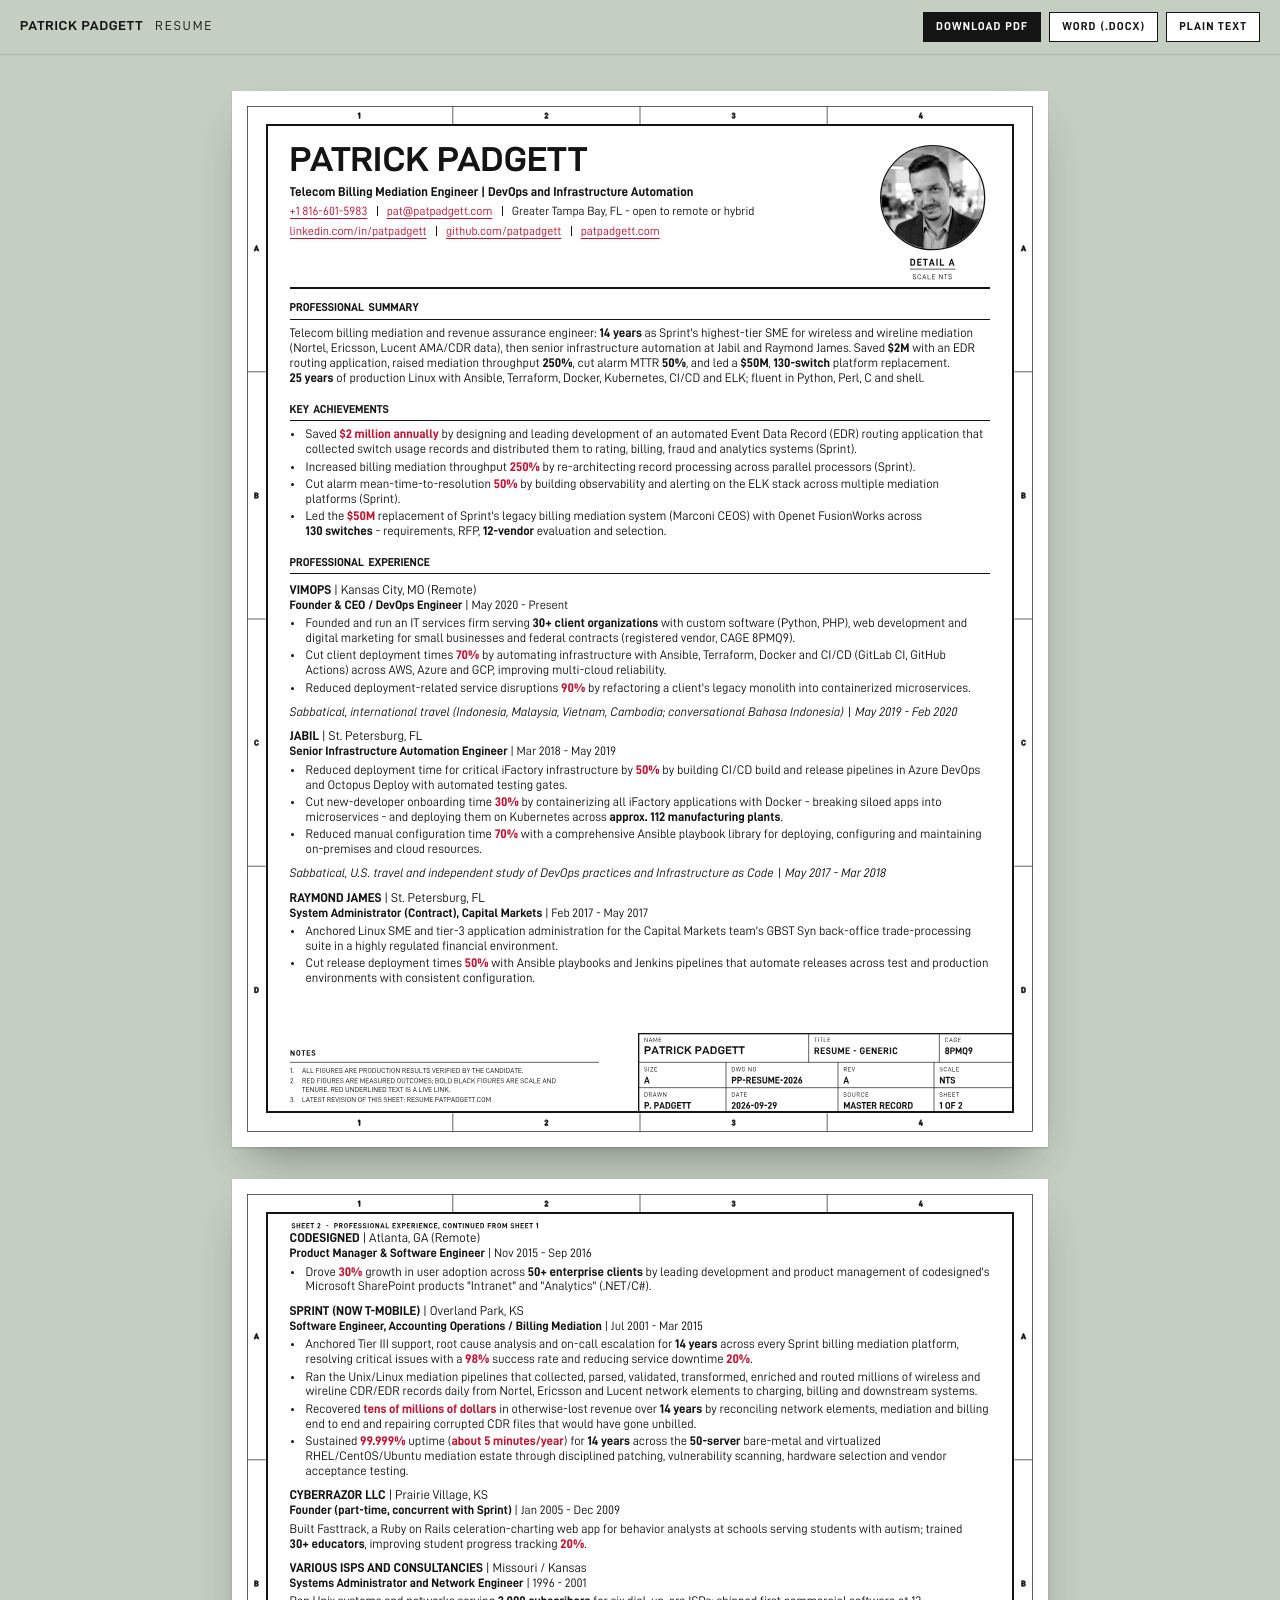
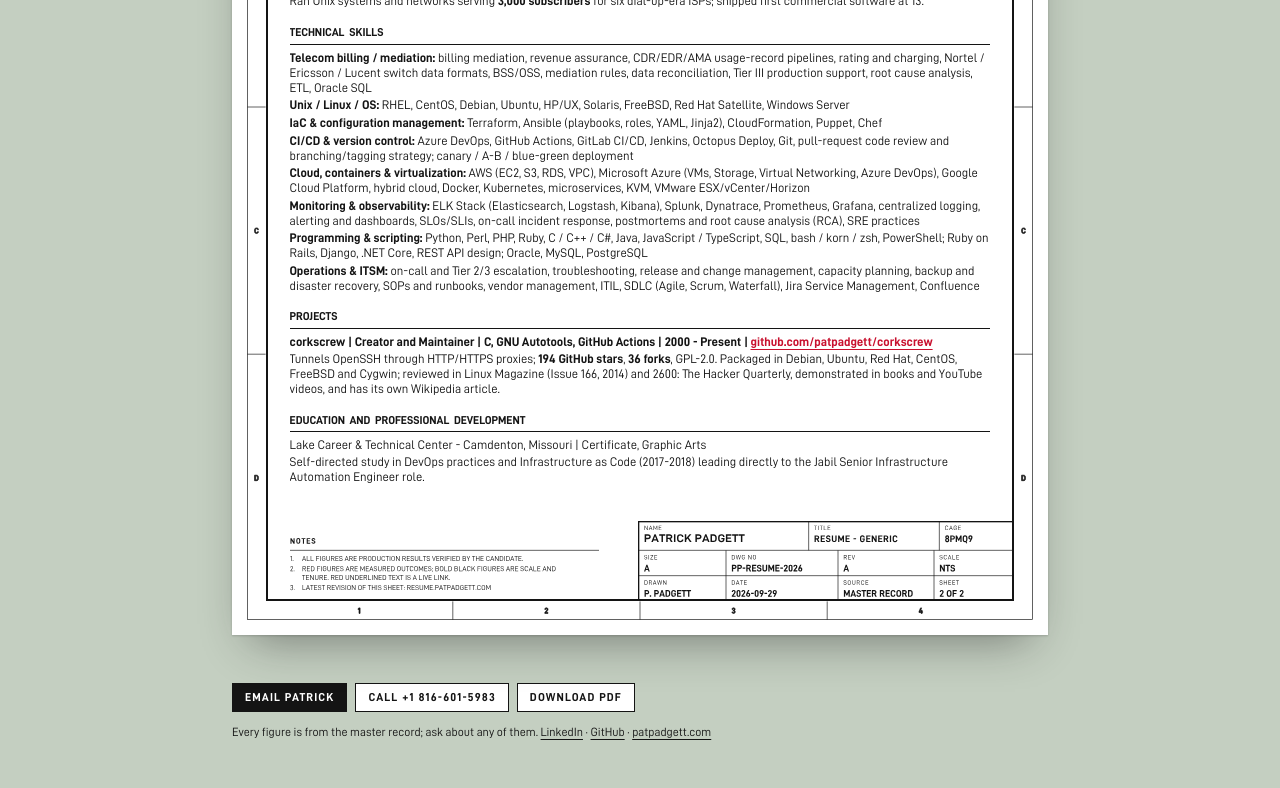
==== commit ba6f77c7: "Critique fix round (23/32 baseline): mobile header, tiered red, skills after experience, contact/CTA" ====
--- a/index.html
+++ b/index.html
@@ -32,17 +32,17 @@
 <nav class="bar" aria-label="Resume downloads">
   <a class="bar-name" href="https://resume.patpadgett.com/">PATRICK PADGETT <span>RESUME</span></a>
   <div class="bar-actions">
-    <a class="btn btn-ink" href="Patrick_Padgett_Resume.pdf" download>Download PDF</a>
-    <a class="btn" href="Patrick_Padgett_Resume.docx" download>Word (.docx)</a>
-    <a class="btn" href="Patrick_Padgett_Resume.txt" download>Plain text</a>
+    <a class="btn btn-ink" href="Patrick_Padgett_Resume.pdf" download><span class="long">Download PDF</span><span class="short" aria-hidden="true">PDF</span></a>
+    <a class="btn" href="Patrick_Padgett_Resume.docx" download><span class="long">Word (.docx)</span><span class="short" aria-hidden="true">Word</span></a>
+    <a class="btn" href="Patrick_Padgett_Resume.txt" download><span class="long">Plain text</span><span class="short" aria-hidden="true">Text</span></a>
   </div>
 </nav>
 <main class="board" id="top">
-<section class="sheet" data-sheet="1"><svg class="zone" aria-hidden="true" viewBox="0 0 612.0 792.0" width="612.0pt" height="792.0pt"><g stroke="#141414" stroke-width="0.5"><rect x="11.52" y="11.52" width="588.96" height="768.96" fill="none" stroke="#141414" stroke-width="0.5"/><line x1="165.60" x2="165.60" y1="11.52" y2="25.2"/><line x1="165.60" x2="165.60" y1="766.8" y2="780.48"/><line x1="306.00" x2="306.00" y1="11.52" y2="25.2"/><line x1="306.00" x2="306.00" y1="766.8" y2="780.48"/><line x1="446.40" x2="446.40" y1="11.52" y2="25.2"/><line x1="446.40" x2="446.40" y1="766.8" y2="780.48"/><line y1="210.60" y2="210.60" x1="11.52" x2="25.2"/><line y1="210.60" y2="210.60" x1="586.8" x2="600.48"/><line y1="396.00" y2="396.00" x1="11.52" x2="25.2"/><line y1="396.00" y2="396.00" x1="586.8" x2="600.48"/><line y1="581.40" y2="581.40" x1="11.52" x2="25.2"/><line y1="581.40" y2="581.40" x1="586.8" x2="600.48"/><path fill="#141414" transform="translate(94.36 20.52)" d="M0.91 -3.27 0.21 -2.76V-3.61L0.91 -4.14H1.69V0.0H0.91Z"/><path fill="#141414" transform="translate(94.36 775.80)" d="M0.91 -3.27 0.21 -2.76V-3.61L0.91 -4.14H1.69V0.0H0.91Z"/><path fill="#141414" transform="translate(234.32 20.52)" d="M0.28 -0.62 1.66 -2.40Q1.89 -2.71 1.89 -2.98V-3.07Q1.89 -3.28 1.77 -3.41Q1.65 -3.54 1.45 -3.54Q1.26 -3.54 1.14 -3.40Q1.03 -3.27 1.03 -3.04V-2.94H0.27V-3.09Q0.27 -3.41 0.41 -3.66Q0.56 -3.91 0.84 -4.06Q1.11 -4.20 1.48 -4.20Q1.84 -4.20 2.12 -4.05Q2.39 -3.90 2.54 -3.65Q2.68 -3.40 2.68 -3.09V-2.99Q2.68 -2.72 2.59 -2.49Q2.49 -2.26 2.31 -2.02L1.27 -0.69H2.68V0.0H0.28Z"/><path fill="#141414" transform="translate(234.32 775.80)" d="M0.28 -0.62 1.66 -2.40Q1.89 -2.71 1.89 -2.98V-3.07Q1.89 -3.28 1.77 -3.41Q1.65 -3.54 1.45 -3.54Q1.26 -3.54 1.14 -3.40Q1.03 -3.27 1.03 -3.04V-2.94H0.27V-3.09Q0.27 -3.41 0.41 -3.66Q0.56 -3.91 0.84 -4.06Q1.11 -4.20 1.48 -4.20Q1.84 -4.20 2.12 -4.05Q2.39 -3.90 2.54 -3.65Q2.68 -3.40 2.68 -3.09V-2.99Q2.68 -2.72 2.59 -2.49Q2.49 -2.26 2.31 -2.02L1.27 -0.69H2.68V0.0H0.28Z"/><path fill="#141414" transform="translate(374.69 20.52)" d="M0.27 -1.00V-1.12H1.00V-1.03Q1.00 -0.82 1.12 -0.71Q1.24 -0.6 1.48 -0.6Q1.70 -0.6 1.83 -0.74Q1.96 -0.88 1.96 -1.13V-1.24Q1.96 -1.51 1.82 -1.65Q1.68 -1.8 1.42 -1.8H1.21V-2.46H1.41Q1.64 -2.46 1.77 -2.59Q1.89 -2.73 1.89 -2.96V-3.05Q1.89 -3.28 1.77 -3.41Q1.66 -3.54 1.45 -3.54Q1.24 -3.54 1.13 -3.42Q1.02 -3.30 1.02 -3.10V-3.0H0.3V-3.10Q0.3 -3.62 0.61 -3.91Q0.93 -4.20 1.48 -4.20Q2.03 -4.20 2.34 -3.90Q2.65 -3.61 2.65 -3.11V-3.02Q2.65 -2.75 2.53 -2.54Q2.40 -2.32 2.17 -2.20Q2.44 -2.08 2.58 -1.84Q2.72 -1.59 2.72 -1.24V-1.13Q2.72 -0.76 2.56 -0.49Q2.41 -0.22 2.13 -0.08Q1.84 0.06 1.49 0.06Q0.91 0.06 0.59 -0.21Q0.27 -0.49 0.27 -1.00Z"/><path fill="#141414" transform="translate(374.69 775.80)" d="M0.27 -1.00V-1.12H1.00V-1.03Q1.00 -0.82 1.12 -0.71Q1.24 -0.6 1.48 -0.6Q1.70 -0.6 1.83 -0.74Q1.96 -0.88 1.96 -1.13V-1.24Q1.96 -1.51 1.82 -1.65Q1.68 -1.8 1.42 -1.8H1.21V-2.46H1.41Q1.64 -2.46 1.77 -2.59Q1.89 -2.73 1.89 -2.96V-3.05Q1.89 -3.28 1.77 -3.41Q1.66 -3.54 1.45 -3.54Q1.24 -3.54 1.13 -3.42Q1.02 -3.30 1.02 -3.10V-3.0H0.3V-3.10Q0.3 -3.62 0.61 -3.91Q0.93 -4.20 1.48 -4.20Q2.03 -4.20 2.34 -3.90Q2.65 -3.61 2.65 -3.11V-3.02Q2.65 -2.75 2.53 -2.54Q2.40 -2.32 2.17 -2.20Q2.44 -2.08 2.58 -1.84Q2.72 -1.59 2.72 -1.24V-1.13Q2.72 -0.76 2.56 -0.49Q2.41 -0.22 2.13 -0.08Q1.84 0.06 1.49 0.06Q0.91 0.06 0.59 -0.21Q0.27 -0.49 0.27 -1.00Z"/><path fill="#141414" transform="translate(515.04 20.52)" d="M2.91 -0.66H2.58V0.0H1.79V-0.66H0.21V-1.35L1.39 -4.14H2.17L0.99 -1.35H1.79V-2.32H2.58V-1.35H2.91Z"/><path fill="#141414" transform="translate(515.04 775.80)" d="M2.91 -0.66H2.58V0.0H1.79V-0.66H0.21V-1.35L1.39 -4.14H2.17L0.99 -1.35H1.79V-2.32H2.58V-1.35H2.91Z"/><path fill="#141414" transform="translate(16.54 120.06)" d="M2.52 -0.80H1.10L0.85 0.0H0.02L1.49 -4.14H2.13L3.61 0.0H2.77ZM2.31 -1.45 1.81 -3.04 1.31 -1.45Z"/><path fill="#141414" transform="translate(591.82 120.06)" d="M2.52 -0.80H1.10L0.85 0.0H0.02L1.49 -4.14H2.13L3.61 0.0H2.77ZM2.31 -1.45 1.81 -3.04 1.31 -1.45Z"/><path fill="#141414" transform="translate(16.57 305.46)" d="M3.28 -1.18Q3.28 -0.62 2.95 -0.31Q2.61 0.0 2.01 0.0H0.35V-4.14H1.95Q2.55 -4.14 2.89 -3.84Q3.23 -3.54 3.23 -2.98Q3.23 -2.71 3.09 -2.48Q2.95 -2.25 2.71 -2.13Q2.99 -2.00 3.14 -1.76Q3.28 -1.52 3.28 -1.18ZM1.14 -3.45V-2.44H1.89Q2.16 -2.44 2.30 -2.57Q2.44 -2.70 2.44 -2.94Q2.44 -3.19 2.30 -3.32Q2.16 -3.45 1.89 -3.45ZM2.50 -1.24Q2.50 -1.48 2.36 -1.62Q2.22 -1.76 1.93 -1.76H1.14V-0.68H1.93Q2.22 -0.68 2.36 -0.83Q2.50 -0.97 2.50 -1.24Z"/><path fill="#141414" transform="translate(591.85 305.46)" d="M3.28 -1.18Q3.28 -0.62 2.95 -0.31Q2.61 0.0 2.01 0.0H0.35V-4.14H1.95Q2.55 -4.14 2.89 -3.84Q3.23 -3.54 3.23 -2.98Q3.23 -2.71 3.09 -2.48Q2.95 -2.25 2.71 -2.13Q2.99 -2.00 3.14 -1.76Q3.28 -1.52 3.28 -1.18ZM1.14 -3.45V-2.44H1.89Q2.16 -2.44 2.30 -2.57Q2.44 -2.70 2.44 -2.94Q2.44 -3.19 2.30 -3.32Q2.16 -3.45 1.89 -3.45ZM2.50 -1.24Q2.50 -1.48 2.36 -1.62Q2.22 -1.76 1.93 -1.76H1.14V-0.68H1.93Q2.22 -0.68 2.36 -0.83Q2.50 -0.97 2.50 -1.24Z"/><path fill="#141414" transform="translate(16.56 490.86)" d="M0.3 -1.60V-2.55Q0.3 -4.2 1.81 -4.2Q2.49 -4.2 2.89 -3.84Q3.30 -3.48 3.30 -2.82V-2.78H2.51V-2.82Q2.51 -3.13 2.33 -3.32Q2.14 -3.51 1.81 -3.51Q1.43 -3.51 1.26 -3.27Q1.09 -3.04 1.09 -2.50V-1.61Q1.09 -1.11 1.26 -0.88Q1.44 -0.65 1.82 -0.65Q2.16 -0.65 2.33 -0.83Q2.51 -1.01 2.51 -1.32V-1.37H3.28V-1.33Q3.28 -0.66 2.89 -0.30Q2.49 0.04 1.80 0.04Q0.3 0.04 0.3 -1.60Z"/><path fill="#141414" transform="translate(591.84 490.86)" d="M0.3 -1.60V-2.55Q0.3 -4.2 1.81 -4.2Q2.49 -4.2 2.89 -3.84Q3.30 -3.48 3.30 -2.82V-2.78H2.51V-2.82Q2.51 -3.13 2.33 -3.32Q2.14 -3.51 1.81 -3.51Q1.43 -3.51 1.26 -3.27Q1.09 -3.04 1.09 -2.50V-1.61Q1.09 -1.11 1.26 -0.88Q1.44 -0.65 1.82 -0.65Q2.16 -0.65 2.33 -0.83Q2.51 -1.01 2.51 -1.32V-1.37H3.28V-1.33Q3.28 -0.66 2.89 -0.30Q2.49 0.04 1.80 0.04Q0.3 0.04 0.3 -1.60Z"/><path fill="#141414" transform="translate(16.56 676.26)" d="M0.35 -4.14H1.81Q2.50 -4.14 2.90 -3.75Q3.30 -3.37 3.30 -2.49V-1.65Q3.30 -0.77 2.89 -0.38Q2.48 0.0 1.78 0.0H0.35ZM1.80 -0.68Q2.16 -0.68 2.33 -0.91Q2.51 -1.15 2.51 -1.65V-2.45Q2.51 -2.98 2.34 -3.21Q2.16 -3.45 1.80 -3.45H1.14V-0.68Z"/><path fill="#141414" transform="translate(591.84 676.26)" d="M0.35 -4.14H1.81Q2.50 -4.14 2.90 -3.75Q3.30 -3.37 3.30 -2.49V-1.65Q3.30 -0.77 2.89 -0.38Q2.48 0.0 1.78 0.0H0.35ZM1.80 -0.68Q2.16 -0.68 2.33 -0.91Q2.51 -1.15 2.51 -1.65V-2.45Q2.51 -2.98 2.34 -3.21Q2.16 -3.45 1.80 -3.45H1.14V-0.68Z"/></g></svg><div class="flow"><header class="head"><div class="head-text"><h1>Patrick Padgett</h1><p class="headline">Telecom Billing Mediation Engineer | DevOps and Infrastructure Automation</p><p class="contact"><a href="tel:+18166015983">+1 816-601-5983</a> | <a href="mailto:pat@patpadgett.com">pat@patpadgett.com</a> | Greater Tampa Bay, FL - open to remote or hybrid</p><p class="contact"><a href="https://www.linkedin.com/in/patpadgett">linkedin.com/in/patpadgett</a> | <a href="https://github.com/patpadgett">github.com/patpadgett</a> | <a href="https://patpadgett.com">patpadgett.com</a></p></div><figure class="detail"><svg viewBox="0 0 82.0 103.0" width="82.0pt" height="103.0pt" role="img" aria-label="Patrick Padgett, headshot"><defs><clipPath id="detclip"><circle cx="41.0" cy="41.0" r="38.5"></circle></clipPath></defs><image href="assets/headshot.jpg" x="2.0" y="2.0" width="78.0" height="78.0" clip-path="url(#detclip)" preserveAspectRatio="xMidYMid slice"></image><circle cx="41.0" cy="41.0" r="39.0" fill="none" stroke="#141414" stroke-width="1.0"></circle><path fill="#141414" transform="translate(23.81 92.00)" d="M0.43 -5.10H2.23Q3.08 -5.10 3.57 -4.63Q4.07 -4.15 4.07 -3.07V-2.03Q4.07 -0.95 3.56 -0.47Q3.06 0.0 2.20 0.0H0.43ZM2.22 -0.84Q2.66 -0.84 2.88 -1.13Q3.10 -1.42 3.10 -2.04V-3.02Q3.10 -3.67 2.88 -3.97Q2.67 -4.26 2.22 -4.26H1.40V-0.84ZM6.58 -4.26V-2.99H8.52V-2.15H6.58V-0.84H8.85V0.0H5.61V-5.10H8.85V-4.26ZM13.48 -4.26H12.18V0.0H11.20V-4.26H9.90V-5.10H13.48ZM17.38 -0.99H15.62L15.31 0.0H14.29L16.10 -5.10H16.90L18.72 0.0H17.69ZM17.12 -1.79 16.50 -3.75 15.88 -1.79ZM19.97 -5.10H20.94V0.0H19.97ZM22.59 -5.10H23.56V-0.84H25.80V0.0H22.59ZM32.27 -0.99H30.51L30.20 0.0H29.18L30.99 -5.10H31.79L33.61 0.0H32.58ZM32.01 -1.79 31.39 -3.75 30.77 -1.79Z"></path><line x1="23.81" x2="58.19" y1="94.60" y2="94.60" stroke="#141414" stroke-width="0.5"></line><path fill="#141414" transform="translate(25.83 102.20)" d="M0.17 -1.05H0.56Q0.64 -0.31 1.45 -0.31Q1.87 -0.31 2.09 -0.49Q2.31 -0.66 2.31 -1.00Q2.31 -1.31 2.13 -1.47Q1.96 -1.63 1.61 -1.69L1.19 -1.76Q0.73 -1.83 0.49 -2.07Q0.25 -2.30 0.25 -2.73Q0.25 -3.22 0.58 -3.49Q0.91 -3.77 1.45 -3.77Q1.94 -3.77 2.26 -3.51Q2.58 -3.26 2.64 -2.73H2.25Q2.18 -3.43 1.44 -3.43Q1.06 -3.43 0.85 -3.25Q0.63 -3.07 0.63 -2.75Q0.63 -2.48 0.80 -2.33Q0.96 -2.17 1.30 -2.11L1.73 -2.04Q2.20 -1.96 2.45 -1.71Q2.7 -1.47 2.7 -1.03Q2.7 -0.52 2.35 -0.24Q2.01 0.03 1.42 0.03Q0.86 0.03 0.54 -0.24Q0.22 -0.51 0.17 -1.05ZM3.84 -1.38V-2.34Q3.84 -3.08 4.20 -3.43Q4.55 -3.77 5.15 -3.77Q5.53 -3.77 5.82 -3.63Q6.11 -3.49 6.26 -3.23Q6.42 -2.97 6.42 -2.63V-2.61H6.03V-2.63Q6.03 -2.99 5.79 -3.20Q5.56 -3.41 5.15 -3.41Q4.70 -3.41 4.47 -3.16Q4.23 -2.91 4.23 -2.33V-1.36Q4.23 -0.31 5.16 -0.31Q5.56 -0.31 5.79 -0.52Q6.03 -0.73 6.03 -1.09V-1.11H6.41V-1.09Q6.41 -0.57 6.07 -0.26Q5.73 0.04 5.15 0.04Q4.55 0.04 4.20 -0.29Q3.84 -0.64 3.84 -1.38ZM9.67 -0.89H8.08L7.77 0.0H7.36L8.71 -3.72H9.04L10.40 0.0H9.98ZM9.55 -1.23 8.87 -3.17 8.20 -1.23ZM11.41 -3.72H11.80V-0.35H13.66V0.0H11.41ZM15.20 -3.36V-2.07H16.79V-1.71H15.20V-0.35H17.06V0.0H14.80V-3.72H17.06V-3.36ZM22.72 -3.72V0.0H22.33L20.40 -3.00V0.0H20.01V-3.72H20.40L22.33 -0.73V-3.72ZM26.26 -3.36H25.19V0.0H24.80V-3.36H23.74V-3.72H26.26ZM27.02 -1.05H27.41Q27.48 -0.31 28.29 -0.31Q28.71 -0.31 28.93 -0.49Q29.15 -0.66 29.15 -1.00Q29.15 -1.31 28.98 -1.47Q28.80 -1.63 28.45 -1.69L28.03 -1.76Q27.58 -1.83 27.34 -2.07Q27.09 -2.30 27.09 -2.73Q27.09 -3.22 27.42 -3.49Q27.75 -3.77 28.29 -3.77Q28.79 -3.77 29.10 -3.51Q29.42 -3.26 29.48 -2.73H29.09Q29.03 -3.43 28.29 -3.43Q27.90 -3.43 27.69 -3.25Q27.48 -3.07 27.48 -2.75Q27.48 -2.48 27.64 -2.33Q27.81 -2.17 28.14 -2.11L28.57 -2.04Q29.04 -1.96 29.29 -1.71Q29.54 -1.47 29.54 -1.03Q29.54 -0.52 29.20 -0.24Q28.86 0.03 28.26 0.03Q27.70 0.03 27.38 -0.24Q27.07 -0.51 27.02 -1.05Z"></path></svg></figure></header><h2>PROFESSIONAL SUMMARY</h2><p class="summary">Telecom billing mediation and revenue assurance engineer: <b class="fig">14 years</b> as Sprint's highest-tier SME for wireless and wireline mediation (Nortel, Ericsson, Lucent AMA/CDR data), then senior infrastructure automation at Jabil and Raymond James. Saved <b class="fig">$2M</b> with an EDR routing application, raised mediation throughput <b class="fig">250%</b>, cut alarm MTTR <b class="fig">50%</b>, and led a <b class="fig">$50M</b>, <b class="fig">130-switch</b> platform replacement. <b class="fig">25 years</b> of production Linux with Ansible, Terraform, Docker, Kubernetes, CI/CD and ELK; fluent in Python, Perl, C and shell.</p><h2>KEY ACHIEVEMENTS</h2><ul class=""><li>Saved <b class="fig wrap">$2 million annually</b> by designing and leading development of an automated Event Data Record (EDR) routing application that collected switch usage records and distributed them to rating, billing, fraud and analytics systems (Sprint).</li><li>Increased billing mediation throughput <b class="fig">250%</b> by re-architecting record processing across parallel processors (Sprint).</li><li>Cut alarm mean-time-to-resolution <b class="fig">50%</b> by building observability and alerting on the ELK stack across multiple mediation platforms (Sprint).</li><li>Led the <b class="fig">$50M</b> replacement of Sprint's legacy billing mediation system (Marconi CEOS) with Openet FusionWorks across <b class="fig">130 switches</b> - requirements, RFP, <b class="fig">12-vendor</b> evaluation and selection.</li></ul><h2>TECHNICAL SKILLS</h2><ul class="skills"><li><b>Telecom billing / mediation:</b> billing mediation, revenue assurance, CDR/EDR/AMA usage-record pipelines, rating and charging, Nortel / Ericsson / Lucent switch data formats, BSS/OSS, mediation rules, data reconciliation, Tier III production support, root cause analysis, ETL, Oracle SQL</li><li><b>Unix / Linux / OS:</b> RHEL, CentOS, Debian, Ubuntu, HP/UX, Solaris, FreeBSD, Red Hat Satellite, Windows Server, Active Directory / IAM</li><li><b>IaC &amp; configuration management:</b> Terraform, Ansible (playbooks, roles, YAML, Jinja2), CloudFormation, Puppet, Chef, Salt</li><li><b>CI/CD &amp; version control:</b> Azure DevOps, GitHub Actions, GitLab CI/CD, Jenkins, Octopus Deploy, Git, pull-request code review and branching/tagging strategy; canary / A-B / blue-green deployment</li><li><b>Cloud, containers &amp; virtualization:</b> AWS (EC2, S3, RDS, VPC), Microsoft Azure (VMs, Storage, Virtual Networking, Azure DevOps), Google Cloud Platform, hybrid cloud, Docker, Kubernetes, microservices, KVM, VMware ESX/vCenter/Horizon</li><li><b>Monitoring &amp; observability:</b> ELK Stack (Elasticsearch, Logstash, Kibana), Splunk, Dynatrace, Prometheus, Grafana, centralized logging, alerting and dashboards, SLOs/SLIs, on-call incident response, postmortems and root cause analysis (RCA), SRE practices</li><li><b>Programming &amp; scripting:</b> Python, Perl, PHP, Ruby, C / C++ / C#, Java, JavaScript / TypeScript, SQL, bash / korn / zsh, PowerShell; Ruby on Rails, Django, .NET Core, REST API design; Oracle, MySQL, PostgreSQL</li><li><b>Operations &amp; ITSM:</b> on-call and Tier 2/3 escalation, troubleshooting, release and change management, capacity planning, backup and disaster recovery, SOPs and runbooks, vendor management, ITIL, SDLC (Agile, Scrum, Waterfall), Jira Service Management, Confluence</li></ul><h2>PROFESSIONAL EXPERIENCE</h2><div class="job"><h3>VIMOPS<span class="loc"> | Kansas City, MO (Remote)</span></h3><p class="title">Founder &amp; CEO / DevOps Engineer<span class="dates"> | May 2020 - Present</span></p></div><ul class="exp"><li>Founded and run an IT services firm serving <b class="fig wrap">30+ client organizations</b> with custom software (Python, PHP), web development and digital marketing for small businesses and federal contracts (registered vendor, CAGE 8PMQ9).</li><li>Cut client deployment times <b class="fig">70%</b> by automating infrastructure with Ansible, Terraform, Docker and CI/CD (GitLab CI, GitHub Actions) across AWS, Azure and GCP, improving multi-cloud reliability.</li><li>Reduced deployment-related service disruptions <b class="fig">90%</b> by refactoring a client's legacy monolith into containerized microservices.</li></ul><p class="sabb">Sabbatical, international travel (Indonesia, Malaysia, Vietnam, Cambodia; conversational Bahasa Indonesia) | May 2019 - Feb 2020</p></div><div class="foot"><svg class="nb" aria-hidden="true" viewBox="0 0 232.0 60.0" width="232.0pt" height="60.0pt"><path fill="#141414" transform="translate(0.00 17.00)" d="M3.45 -4.14V0.0H2.66L1.14 -2.58V0.0H0.35V-4.14H1.14L2.66 -1.54V-4.14ZM4.70 -1.60V-2.55Q4.70 -4.2 6.21 -4.2Q6.9 -4.2 7.30 -3.81Q7.70 -3.42 7.70 -2.55V-1.60Q7.70 -0.72 7.29 -0.33Q6.88 0.04 6.18 0.04Q4.70 0.04 4.70 -1.60ZM6.91 -1.61V-2.50Q6.91 -3.03 6.74 -3.27Q6.57 -3.51 6.21 -3.51Q5.83 -3.51 5.66 -3.27Q5.49 -3.04 5.49 -2.50V-1.61Q5.49 -1.10 5.66 -0.87Q5.83 -0.65 6.21 -0.65Q6.57 -0.65 6.74 -0.88Q6.91 -1.11 6.91 -1.61ZM11.54 -3.45H10.48V0.0H9.69V-3.45H8.63V-4.14H11.54ZM13.32 -3.45V-2.43H14.89V-1.74H13.32V-0.68H15.16V0.0H12.53V-4.14H15.16V-3.45ZM16.12 -1.26H16.86Q16.90 -0.91 17.08 -0.77Q17.26 -0.63 17.61 -0.63Q18.27 -0.63 18.27 -1.18Q18.27 -1.42 18.14 -1.55Q18.01 -1.68 17.72 -1.73L17.33 -1.8Q16.21 -1.98 16.21 -2.95Q16.21 -3.52 16.59 -3.86Q16.97 -4.2 17.60 -4.2Q18.21 -4.2 18.57 -3.87Q18.93 -3.55 18.97 -2.96H18.22Q18.20 -3.26 18.04 -3.40Q17.89 -3.54 17.59 -3.54Q17.28 -3.54 17.13 -3.39Q16.97 -3.25 16.97 -3.01Q16.97 -2.79 17.11 -2.67Q17.25 -2.54 17.54 -2.49L17.98 -2.41Q19.05 -2.22 19.05 -1.24Q19.05 -0.62 18.65 -0.29Q18.25 0.03 17.57 0.03Q16.90 0.03 16.53 -0.29Q16.16 -0.63 16.12 -1.26Z"/><line x1="0" x2="232.0" y1="22" y2="22" stroke="#141414" stroke-width="0.5"/><path fill="#141414" transform="translate(0.00 30.00)" d="M0.91 -3.27 0.27 -2.79V-3.23L0.90 -3.72H1.30V0.0H0.91ZM2.06 -0.49H2.53V0.0H2.06Z"/><path fill="#141414" transform="translate(9.00 30.00)" d="M2.34 -0.89H0.76L0.45 0.0H0.03L1.39 -3.72H1.72L3.07 0.0H2.66ZM2.23 -1.23 1.55 -3.17 0.88 -1.23ZM3.60 -3.72H3.99V-0.35H5.85V0.0H3.60ZM6.51 -3.72H6.90V-0.35H8.76V0.0H6.51ZM11.04 -3.36V-2.06H12.64V-1.70H11.04V0.0H10.64V-3.72H12.91V-3.36ZM13.65 -3.72H14.05V0.0H13.65ZM14.93 -1.38V-2.34Q14.93 -3.08 15.29 -3.43Q15.64 -3.77 16.23 -3.77Q16.62 -3.77 16.90 -3.63Q17.19 -3.49 17.35 -3.23Q17.50 -2.98 17.50 -2.64V-2.62H17.11V-2.64Q17.11 -3.00 16.87 -3.21Q16.64 -3.41 16.24 -3.41Q15.79 -3.41 15.56 -3.16Q15.33 -2.90 15.33 -2.33V-1.36Q15.33 -0.31 16.24 -0.31Q16.67 -0.31 16.89 -0.55Q17.12 -0.78 17.12 -1.29V-1.57H16.23V-1.91H17.51V-1.36Q17.51 -0.62 17.17 -0.29Q16.82 0.04 16.23 0.04Q15.64 0.04 15.29 -0.29Q14.93 -0.64 14.93 -1.38ZM18.36 -1.21V-3.72H18.75V-1.24Q18.75 -0.82 18.99 -0.56Q19.24 -0.31 19.64 -0.31Q20.04 -0.31 20.28 -0.56Q20.53 -0.82 20.53 -1.24V-3.72H20.92V-1.21Q20.92 -0.84 20.76 -0.56Q20.59 -0.28 20.30 -0.12Q20.01 0.03 19.64 0.03Q19.27 0.03 18.98 -0.12Q18.69 -0.28 18.52 -0.56Q18.36 -0.85 18.36 -1.21ZM23.13 -1.63H22.23V0.0H21.84V-3.72H23.22Q23.74 -3.72 24.04 -3.45Q24.34 -3.18 24.34 -2.67Q24.34 -2.27 24.13 -2.01Q23.92 -1.76 23.54 -1.67L24.42 0.0H23.97ZM22.23 -1.97H23.19Q23.55 -1.97 23.75 -2.15Q23.95 -2.33 23.95 -2.67Q23.95 -3.01 23.75 -3.19Q23.56 -3.36 23.19 -3.36H22.23ZM25.52 -3.36V-2.07H27.12V-1.71H25.52V-0.35H27.39V0.0H25.13V-3.72H27.39V-3.36ZM27.88 -1.05H28.27Q28.35 -0.31 29.16 -0.31Q29.58 -0.31 29.79 -0.49Q30.01 -0.66 30.01 -1.00Q30.01 -1.31 29.84 -1.47Q29.67 -1.63 29.32 -1.69L28.90 -1.76Q28.44 -1.83 28.20 -2.07Q27.96 -2.30 27.96 -2.73Q27.96 -3.22 28.29 -3.49Q28.62 -3.77 29.16 -3.77Q29.65 -3.77 29.97 -3.51Q30.28 -3.26 30.34 -2.73H29.95Q29.89 -3.43 29.15 -3.43Q28.77 -3.43 28.55 -3.25Q28.34 -3.07 28.34 -2.75Q28.34 -2.48 28.50 -2.33Q28.67 -2.17 29.00 -2.11L29.44 -2.04Q29.91 -1.96 30.15 -1.71Q30.40 -1.47 30.40 -1.03Q30.40 -0.52 30.06 -0.24Q29.72 0.03 29.13 0.03Q28.57 0.03 28.25 -0.24Q27.93 -0.51 27.88 -1.05ZM34.28 -0.89H32.70L32.38 0.0H31.97L33.32 -3.72H33.65L35.01 0.0H34.59ZM34.17 -1.23 33.49 -3.17 32.81 -1.23ZM36.82 -1.63H35.93V0.0H35.53V-3.72H36.91Q37.44 -3.72 37.74 -3.45Q38.04 -3.18 38.04 -2.67Q38.04 -2.27 37.83 -2.01Q37.62 -1.76 37.24 -1.67L38.12 0.0H37.67ZM35.93 -1.97H36.88Q37.24 -1.97 37.44 -2.15Q37.64 -2.33 37.64 -2.67Q37.64 -3.01 37.45 -3.19Q37.25 -3.36 36.88 -3.36H35.93ZM39.22 -3.36V-2.07H40.81V-1.71H39.22V-0.35H41.08V0.0H38.82V-3.72H41.08V-3.36ZM45.57 -2.61Q45.57 -2.11 45.25 -1.82Q44.93 -1.53 44.39 -1.53H43.45V0.0H43.05V-3.72H44.39Q44.94 -3.72 45.25 -3.43Q45.57 -3.14 45.57 -2.61ZM45.17 -2.61Q45.17 -2.99 44.96 -3.18Q44.75 -3.36 44.36 -3.36H43.45V-1.89H44.36Q44.75 -1.89 44.96 -2.07Q45.17 -2.25 45.17 -2.61ZM47.52 -1.63H46.62V0.0H46.22V-3.72H47.61Q48.13 -3.72 48.43 -3.45Q48.73 -3.18 48.73 -2.67Q48.73 -2.27 48.52 -2.01Q48.31 -1.76 47.93 -1.67L48.81 0.0H48.36ZM46.62 -1.97H47.57Q47.94 -1.97 48.14 -2.15Q48.34 -2.33 48.34 -2.67Q48.34 -3.01 48.14 -3.19Q47.94 -3.36 47.57 -3.36H46.62ZM49.44 -1.38V-2.34Q49.44 -3.08 49.79 -3.43Q50.14 -3.77 50.73 -3.77Q51.32 -3.77 51.67 -3.43Q52.02 -3.08 52.02 -2.34V-1.38Q52.02 -0.64 51.67 -0.29Q51.32 0.04 50.73 0.04Q50.13 0.04 49.79 -0.29Q49.44 -0.64 49.44 -1.38ZM51.62 -1.36V-2.33Q51.62 -3.41 50.73 -3.41Q50.29 -3.41 50.06 -3.16Q49.83 -2.90 49.83 -2.33V-1.36Q49.83 -0.81 50.06 -0.56Q50.29 -0.31 50.73 -0.31Q51.62 -0.31 51.62 -1.36ZM52.86 -3.72H54.14Q54.73 -3.72 55.08 -3.38Q55.43 -3.04 55.43 -2.30V-1.42Q55.43 -0.68 55.08 -0.34Q54.73 0.0 54.14 0.0H52.86ZM54.14 -0.35Q55.03 -0.35 55.03 -1.40V-2.28Q55.03 -2.85 54.80 -3.11Q54.57 -3.36 54.14 -3.36H53.26V-0.35ZM56.27 -1.21V-3.72H56.67V-1.24Q56.67 -0.82 56.91 -0.56Q57.15 -0.31 57.55 -0.31Q57.95 -0.31 58.20 -0.56Q58.44 -0.82 58.44 -1.24V-3.72H58.83V-1.21Q58.83 -0.84 58.67 -0.56Q58.50 -0.28 58.21 -0.12Q57.92 0.03 57.55 0.03Q57.19 0.03 56.89 -0.12Q56.60 -0.28 56.44 -0.56Q56.27 -0.85 56.27 -1.21ZM59.68 -1.38V-2.34Q59.68 -3.08 60.03 -3.43Q60.39 -3.77 60.99 -3.77Q61.37 -3.77 61.65 -3.63Q61.94 -3.49 62.10 -3.23Q62.26 -2.97 62.26 -2.63V-2.61H61.86V-2.63Q61.86 -2.99 61.63 -3.20Q61.39 -3.41 60.99 -3.41Q60.54 -3.41 60.30 -3.16Q60.07 -2.91 60.07 -2.33V-1.36Q60.07 -0.31 60.99 -0.31Q61.40 -0.31 61.63 -0.52Q61.86 -0.73 61.86 -1.09V-1.11H62.25V-1.09Q62.25 -0.57 61.91 -0.26Q61.57 0.04 60.99 0.04Q60.39 0.04 60.03 -0.29Q59.68 -0.64 59.68 -1.38ZM65.23 -3.36H64.16V0.0H63.77V-3.36H62.71V-3.72H65.23ZM65.80 -3.72H66.19V0.0H65.80ZM67.08 -1.38V-2.34Q67.08 -3.08 67.43 -3.43Q67.78 -3.77 68.38 -3.77Q68.96 -3.77 69.31 -3.43Q69.66 -3.08 69.66 -2.34V-1.38Q69.66 -0.64 69.31 -0.29Q68.96 0.04 68.37 0.04Q67.78 0.04 67.43 -0.29Q67.08 -0.64 67.08 -1.38ZM69.27 -1.36V-2.33Q69.27 -3.41 68.38 -3.41Q67.93 -3.41 67.70 -3.16Q67.47 -2.90 67.47 -2.33V-1.36Q67.47 -0.81 67.70 -0.56Q67.93 -0.31 68.38 -0.31Q69.27 -0.31 69.27 -1.36ZM73.22 -3.72V0.0H72.82L70.90 -3.00V0.0H70.50V-3.72H70.90L72.82 -0.73V-3.72ZM76.65 -1.63H75.76V0.0H75.36V-3.72H76.75Q77.27 -3.72 77.57 -3.45Q77.87 -3.18 77.87 -2.67Q77.87 -2.27 77.66 -2.01Q77.45 -1.76 77.07 -1.67L77.95 0.0H77.50ZM75.76 -1.97H76.71Q77.07 -1.97 77.27 -2.15Q77.47 -2.33 77.47 -2.67Q77.47 -3.01 77.28 -3.19Q77.08 -3.36 76.71 -3.36H75.76ZM79.05 -3.36V-2.07H80.64V-1.71H79.05V-0.35H80.91V0.0H78.65V-3.72H80.91V-3.36ZM81.41 -1.05H81.79Q81.87 -0.31 82.68 -0.31Q83.10 -0.31 83.32 -0.49Q83.54 -0.66 83.54 -1.00Q83.54 -1.31 83.37 -1.47Q83.19 -1.63 82.84 -1.69L82.42 -1.76Q81.97 -1.83 81.72 -2.07Q81.48 -2.30 81.48 -2.73Q81.48 -3.22 81.81 -3.49Q82.14 -3.77 82.68 -3.77Q83.18 -3.77 83.49 -3.51Q83.81 -3.26 83.87 -2.73H83.48Q83.41 -3.43 82.67 -3.43Q82.29 -3.43 82.08 -3.25Q81.86 -3.07 81.86 -2.75Q81.86 -2.48 82.03 -2.33Q82.19 -2.17 82.53 -2.11L82.96 -2.04Q83.43 -1.96 83.68 -1.71Q83.93 -1.47 83.93 -1.03Q83.93 -0.52 83.59 -0.24Q83.25 0.03 82.65 0.03Q82.09 0.03 81.77 -0.24Q81.45 -0.51 81.41 -1.05ZM84.66 -1.21V-3.72H85.06V-1.24Q85.06 -0.82 85.30 -0.56Q85.54 -0.31 85.95 -0.31Q86.35 -0.31 86.59 -0.56Q86.83 -0.82 86.83 -1.24V-3.72H87.23V-1.21Q87.23 -0.84 87.06 -0.56Q86.90 -0.28 86.61 -0.12Q86.31 0.03 85.95 0.03Q85.58 0.03 85.29 -0.12Q85.00 -0.28 84.83 -0.56Q84.66 -0.85 84.66 -1.21ZM88.14 -3.72H88.54V-0.35H90.40V0.0H88.14ZM93.18 -3.36H92.12V0.0H91.73V-3.36H90.67V-3.72H93.18ZM93.46 -1.05H93.85Q93.92 -0.31 94.73 -0.31Q95.15 -0.31 95.37 -0.49Q95.59 -0.66 95.59 -1.00Q95.59 -1.31 95.42 -1.47Q95.25 -1.63 94.89 -1.69L94.47 -1.76Q94.02 -1.83 93.78 -2.07Q93.53 -2.30 93.53 -2.73Q93.53 -3.22 93.86 -3.49Q94.19 -3.77 94.73 -3.77Q95.23 -3.77 95.55 -3.51Q95.86 -3.26 95.92 -2.73H95.53Q95.47 -3.43 94.73 -3.43Q94.34 -3.43 94.13 -3.25Q93.92 -3.07 93.92 -2.75Q93.92 -2.48 94.08 -2.33Q94.25 -2.17 94.58 -2.11L95.01 -2.04Q95.48 -1.96 95.73 -1.71Q95.98 -1.47 95.98 -1.03Q95.98 -0.52 95.64 -0.24Q95.30 0.03 94.71 0.03Q94.14 0.03 93.83 -0.24Q93.51 -0.51 93.46 -1.05ZM97.55 -3.72H97.96L98.92 -0.63L99.88 -3.72H100.29L99.08 0.0H98.76ZM101.21 -3.36V-2.07H102.81V-1.71H101.21V-0.35H103.08V0.0H100.82V-3.72H103.08V-3.36ZM105.12 -1.63H104.22V0.0H103.83V-3.72H105.21Q105.73 -3.72 106.03 -3.45Q106.33 -3.18 106.33 -2.67Q106.33 -2.27 106.12 -2.01Q105.91 -1.76 105.53 -1.67L106.41 0.0H105.96ZM104.22 -1.97H105.18Q105.54 -1.97 105.74 -2.15Q105.94 -2.33 105.94 -2.67Q105.94 -3.01 105.74 -3.19Q105.54 -3.36 105.18 -3.36H104.22ZM107.16 -3.72H107.55V0.0H107.16ZM108.91 -3.36V-2.06H110.51V-1.70H108.91V0.0H108.51V-3.72H110.78V-3.36ZM111.52 -3.72H111.92V0.0H111.52ZM113.27 -3.36V-2.07H114.87V-1.71H113.27V-0.35H115.14V0.0H112.88V-3.72H115.14V-3.36ZM115.88 -3.72H117.16Q117.75 -3.72 118.10 -3.38Q118.45 -3.04 118.45 -2.30V-1.42Q118.45 -0.68 118.10 -0.34Q117.75 0.0 117.16 0.0H115.88ZM117.16 -0.35Q118.05 -0.35 118.05 -1.40V-2.28Q118.05 -2.85 117.82 -3.11Q117.59 -3.36 117.16 -3.36H116.28V-0.35ZM123.04 -1.02Q123.04 -0.54 122.74 -0.27Q122.44 0.0 121.92 0.0H120.52V-3.72H121.88Q122.41 -3.72 122.70 -3.46Q122.99 -3.21 122.99 -2.74Q122.99 -2.45 122.83 -2.23Q122.68 -2.00 122.41 -1.91Q122.73 -1.81 122.89 -1.58Q123.04 -1.35 123.04 -1.02ZM120.91 -3.37V-2.07H121.84Q122.19 -2.07 122.39 -2.23Q122.59 -2.39 122.59 -2.72Q122.59 -3.04 122.40 -3.21Q122.20 -3.37 121.85 -3.37ZM122.65 -1.04Q122.65 -1.38 122.45 -1.55Q122.25 -1.72 121.87 -1.72H120.91V-0.35H121.87Q122.24 -0.35 122.45 -0.52Q122.65 -0.70 122.65 -1.04ZM125.00 -1.56V0.0H124.61V-1.56L123.49 -3.72H123.92L124.80 -1.93L125.69 -3.72H126.11ZM129.99 -3.36H128.93V0.0H128.54V-3.36H127.47V-3.72H129.99ZM133.05 -3.72V0.0H132.66V-1.72H130.91V0.0H130.52V-3.72H130.91V-2.08H132.66V-3.72ZM134.36 -3.36V-2.07H135.96V-1.71H134.36V-0.35H136.23V0.0H133.97V-3.72H136.23V-3.36ZM138.13 -1.38V-2.34Q138.13 -3.08 138.48 -3.43Q138.84 -3.77 139.44 -3.77Q139.82 -3.77 140.11 -3.63Q140.40 -3.49 140.55 -3.23Q140.71 -2.97 140.71 -2.63V-2.61H140.31V-2.63Q140.31 -2.99 140.08 -3.20Q139.84 -3.41 139.44 -3.41Q138.99 -3.41 138.76 -3.16Q138.52 -2.91 138.52 -2.33V-1.36Q138.52 -0.31 139.44 -0.31Q139.85 -0.31 140.08 -0.52Q140.31 -0.73 140.31 -1.09V-1.11H140.70V-1.09Q140.70 -0.57 140.36 -0.26Q140.02 0.04 139.44 0.04Q138.84 0.04 138.48 -0.29Q138.13 -0.64 138.13 -1.38ZM143.47 -0.89H141.89L141.57 0.0H141.16L142.51 -3.72H142.84L144.20 0.0H143.78ZM143.35 -1.23 142.67 -3.17 142.00 -1.23ZM147.44 -3.72V0.0H147.04L145.11 -3.00V0.0H144.72V-3.72H145.11L147.04 -0.73V-3.72ZM148.35 -3.72H149.63Q150.22 -3.72 150.57 -3.38Q150.92 -3.04 150.92 -2.30V-1.42Q150.92 -0.68 150.57 -0.34Q150.22 0.0 149.63 0.0H148.35ZM149.63 -0.35Q150.52 -0.35 150.52 -1.40V-2.28Q150.52 -2.85 150.29 -3.11Q150.06 -3.36 149.63 -3.36H148.75V-0.35ZM151.81 -3.72H152.20V0.0H151.81ZM153.16 -3.72H154.44Q155.03 -3.72 155.38 -3.38Q155.73 -3.04 155.73 -2.30V-1.42Q155.73 -0.68 155.38 -0.34Q155.03 0.0 154.44 0.0H153.16ZM154.44 -0.35Q155.33 -0.35 155.33 -1.40V-2.28Q155.33 -2.85 155.10 -3.11Q154.87 -3.36 154.44 -3.36H153.56V-0.35ZM158.49 -0.89H156.90L156.59 0.0H156.17L157.53 -3.72H157.86L159.21 0.0H158.80ZM158.37 -1.23 157.69 -3.17 157.02 -1.23ZM161.87 -3.36H160.80V0.0H160.41V-3.36H159.35V-3.72H161.87ZM162.79 -3.36V-2.07H164.39V-1.71H162.79V-0.35H164.66V0.0H162.39V-3.72H164.66V-3.36ZM165.26 -0.49H165.73V0.0H165.26Z"/><path fill="#141414" transform="translate(0.00 37.60)" d="M0.31 -0.31 1.57 -2.11Q1.80 -2.46 1.80 -2.76V-2.84Q1.80 -3.11 1.65 -3.27Q1.50 -3.42 1.25 -3.42Q0.99 -3.42 0.85 -3.27Q0.70 -3.12 0.70 -2.82V-2.72H0.31V-2.84Q0.31 -3.26 0.57 -3.52Q0.83 -3.78 1.26 -3.78Q1.54 -3.78 1.76 -3.65Q1.97 -3.53 2.09 -3.32Q2.20 -3.11 2.20 -2.85V-2.76Q2.20 -2.53 2.12 -2.33Q2.04 -2.12 1.88 -1.90L0.80 -0.35H2.20V0.0H0.31ZM2.81 -0.49H3.28V0.0H2.81Z"/><path fill="#141414" transform="translate(9.00 37.60)" d="M1.72 -1.63H0.82V0.0H0.43V-3.72H1.81Q2.33 -3.72 2.63 -3.45Q2.93 -3.18 2.93 -2.67Q2.93 -2.27 2.72 -2.01Q2.51 -1.76 2.13 -1.67L3.01 0.0H2.56ZM0.82 -1.97H1.78Q2.14 -1.97 2.34 -2.15Q2.54 -2.33 2.54 -2.67Q2.54 -3.01 2.34 -3.19Q2.14 -3.36 1.78 -3.36H0.82ZM4.11 -3.36V-2.07H5.71V-1.71H4.11V-0.35H5.98V0.0H3.72V-3.72H5.98V-3.36ZM6.72 -3.72H8.00Q8.59 -3.72 8.94 -3.38Q9.29 -3.04 9.29 -2.30V-1.42Q9.29 -0.68 8.94 -0.34Q8.59 0.0 8.00 0.0H6.72ZM8.00 -0.35Q8.89 -0.35 8.89 -1.40V-2.28Q8.89 -2.85 8.66 -3.11Q8.43 -3.36 8.00 -3.36H7.12V-0.35ZM11.75 -3.36V-2.06H13.35V-1.70H11.75V0.0H11.36V-3.72H13.62V-3.36ZM14.36 -3.72H14.76V0.0H14.36ZM15.64 -1.38V-2.34Q15.64 -3.08 16.00 -3.43Q16.35 -3.77 16.95 -3.77Q17.33 -3.77 17.62 -3.63Q17.90 -3.49 18.06 -3.23Q18.21 -2.98 18.21 -2.64V-2.62H17.82V-2.64Q17.82 -3.00 17.59 -3.21Q17.35 -3.41 16.95 -3.41Q16.50 -3.41 16.27 -3.16Q16.04 -2.90 16.04 -2.33V-1.36Q16.04 -0.31 16.96 -0.31Q17.38 -0.31 17.61 -0.55Q17.83 -0.78 17.83 -1.29V-1.57H16.94V-1.91H18.23V-1.36Q18.23 -0.62 17.88 -0.29Q17.53 0.04 16.95 0.04Q16.35 0.04 16.00 -0.29Q15.64 -0.64 15.64 -1.38ZM19.07 -1.21V-3.72H19.47V-1.24Q19.47 -0.82 19.71 -0.56Q19.95 -0.31 20.35 -0.31Q20.75 -0.31 21.00 -0.56Q21.24 -0.82 21.24 -1.24V-3.72H21.63V-1.21Q21.63 -0.84 21.47 -0.56Q21.30 -0.28 21.01 -0.12Q20.72 0.03 20.35 0.03Q19.99 0.03 19.69 -0.12Q19.40 -0.28 19.24 -0.56Q19.07 -0.85 19.07 -1.21ZM23.84 -1.63H22.95V0.0H22.55V-3.72H23.93Q24.46 -3.72 24.76 -3.45Q25.06 -3.18 25.06 -2.67Q25.06 -2.27 24.85 -2.01Q24.64 -1.76 24.26 -1.67L25.14 0.0H24.68ZM22.95 -1.97H23.90Q24.26 -1.97 24.46 -2.15Q24.66 -2.33 24.66 -2.67Q24.66 -3.01 24.47 -3.19Q24.27 -3.36 23.90 -3.36H22.95ZM26.23 -3.36V-2.07H27.83V-1.71H26.23V-0.35H28.10V0.0H25.84V-3.72H28.10V-3.36ZM28.59 -1.05H28.98Q29.06 -0.31 29.87 -0.31Q30.29 -0.31 30.51 -0.49Q30.73 -0.66 30.73 -1.00Q30.73 -1.31 30.55 -1.47Q30.38 -1.63 30.03 -1.69L29.61 -1.76Q29.16 -1.83 28.91 -2.07Q28.67 -2.30 28.67 -2.73Q28.67 -3.22 29.00 -3.49Q29.33 -3.77 29.87 -3.77Q30.36 -3.77 30.68 -3.51Q31.00 -3.26 31.06 -2.73H30.67Q30.60 -3.43 29.86 -3.43Q29.48 -3.43 29.27 -3.25Q29.05 -3.07 29.05 -2.75Q29.05 -2.48 29.22 -2.33Q29.38 -2.17 29.72 -2.11L30.15 -2.04Q30.62 -1.96 30.87 -1.71Q31.12 -1.47 31.12 -1.03Q31.12 -0.52 30.78 -0.24Q30.43 0.03 29.84 0.03Q29.28 0.03 28.96 -0.24Q28.64 -0.51 28.59 -1.05ZM34.99 -0.89H33.41L33.10 0.0H32.68L34.04 -3.72H34.37L35.72 0.0H35.31ZM34.88 -1.23 34.20 -3.17 33.52 -1.23ZM37.54 -1.63H36.64V0.0H36.25V-3.72H37.63Q38.15 -3.72 38.45 -3.45Q38.75 -3.18 38.75 -2.67Q38.75 -2.27 38.54 -2.01Q38.33 -1.76 37.95 -1.67L38.83 0.0H38.38ZM36.64 -1.97H37.60Q37.96 -1.97 38.16 -2.15Q38.36 -2.33 38.36 -2.67Q38.36 -3.01 38.16 -3.19Q37.96 -3.36 37.60 -3.36H36.64ZM39.93 -3.36V-2.07H41.53V-1.71H39.93V-0.35H41.80V0.0H39.53V-3.72H41.80V-3.36ZM46.97 -3.72V0.0H46.58V-2.91L45.52 -0.74H45.22L44.16 -2.91V0.0H43.77V-3.72H44.16L45.37 -1.21L46.58 -3.72ZM48.28 -3.36V-2.07H49.88V-1.71H48.28V-0.35H50.15V0.0H47.89V-3.72H50.15V-3.36ZM52.81 -0.89H51.23L50.92 0.0H50.50L51.86 -3.72H52.19L53.54 0.0H53.13ZM52.70 -1.23 52.02 -3.17 51.34 -1.23ZM53.81 -1.05H54.20Q54.28 -0.31 55.09 -0.31Q55.51 -0.31 55.73 -0.49Q55.94 -0.66 55.94 -1.00Q55.94 -1.31 55.77 -1.47Q55.60 -1.63 55.25 -1.69L54.83 -1.76Q54.37 -1.83 54.13 -2.07Q53.89 -2.30 53.89 -2.73Q53.89 -3.22 54.22 -3.49Q54.55 -3.77 55.09 -3.77Q55.58 -3.77 55.90 -3.51Q56.21 -3.26 56.27 -2.73H55.89Q55.82 -3.43 55.08 -3.43Q54.70 -3.43 54.48 -3.25Q54.27 -3.07 54.27 -2.75Q54.27 -2.48 54.44 -2.33Q54.60 -2.17 54.93 -2.11L55.37 -2.04Q55.84 -1.96 56.08 -1.71Q56.33 -1.47 56.33 -1.03Q56.33 -0.52 55.99 -0.24Q55.65 0.03 55.06 0.03Q54.50 0.03 54.18 -0.24Q53.86 -0.51 53.81 -1.05ZM57.07 -1.21V-3.72H57.47V-1.24Q57.47 -0.82 57.71 -0.56Q57.95 -0.31 58.35 -0.31Q58.75 -0.31 59.00 -0.56Q59.24 -0.82 59.24 -1.24V-3.72H59.63V-1.21Q59.63 -0.84 59.47 -0.56Q59.30 -0.28 59.01 -0.12Q58.72 0.03 58.35 0.03Q57.99 0.03 57.69 -0.12Q57.40 -0.28 57.24 -0.56Q57.07 -0.85 57.07 -1.21ZM61.84 -1.63H60.94V0.0H60.55V-3.72H61.93Q62.46 -3.72 62.76 -3.45Q63.06 -3.18 63.06 -2.67Q63.06 -2.27 62.85 -2.01Q62.64 -1.76 62.26 -1.67L63.14 0.0H62.68ZM60.94 -1.97H61.90Q62.26 -1.97 62.46 -2.15Q62.66 -2.33 62.66 -2.67Q62.66 -3.01 62.46 -3.19Q62.27 -3.36 61.90 -3.36H60.94ZM64.23 -3.36V-2.07H65.83V-1.71H64.23V-0.35H66.10V0.0H63.84V-3.72H66.10V-3.36ZM66.85 -3.72H68.12Q68.72 -3.72 69.06 -3.38Q69.41 -3.04 69.41 -2.30V-1.42Q69.41 -0.68 69.06 -0.34Q68.72 0.0 68.12 0.0H66.85ZM68.13 -0.35Q69.01 -0.35 69.01 -1.40V-2.28Q69.01 -2.85 68.78 -3.11Q68.55 -3.36 68.13 -3.36H67.25V-0.35ZM72.77 -1.63H71.87V0.0H71.48V-3.72H72.86Q73.39 -3.72 73.69 -3.45Q73.99 -3.18 73.99 -2.67Q73.99 -2.27 73.78 -2.01Q73.56 -1.76 73.19 -1.67L74.07 0.0H73.61ZM71.87 -1.97H72.83Q73.19 -1.97 73.39 -2.15Q73.59 -2.33 73.59 -2.67Q73.59 -3.01 73.39 -3.19Q73.20 -3.36 72.83 -3.36H71.87ZM75.16 -3.36V-2.07H76.76V-1.71H75.16V-0.35H77.03V0.0H74.77V-3.72H77.03V-3.36ZM77.52 -1.05H77.91Q77.99 -0.31 78.80 -0.31Q79.22 -0.31 79.44 -0.49Q79.66 -0.66 79.66 -1.00Q79.66 -1.31 79.48 -1.47Q79.31 -1.63 78.96 -1.69L78.54 -1.76Q78.08 -1.83 77.84 -2.07Q77.60 -2.30 77.60 -2.73Q77.60 -3.22 77.93 -3.49Q78.26 -3.77 78.80 -3.77Q79.29 -3.77 79.61 -3.51Q79.93 -3.26 79.99 -2.73H79.60Q79.53 -3.43 78.79 -3.43Q78.41 -3.43 78.20 -3.25Q77.98 -3.07 77.98 -2.75Q77.98 -2.48 78.15 -2.33Q78.31 -2.17 78.65 -2.11L79.08 -2.04Q79.55 -1.96 79.80 -1.71Q80.04 -1.47 80.04 -1.03Q80.04 -0.52 79.70 -0.24Q79.36 0.03 78.77 0.03Q78.21 0.03 77.89 -0.24Q77.57 -0.51 77.52 -1.05ZM80.78 -1.21V-3.72H81.18V-1.24Q81.18 -0.82 81.42 -0.56Q81.66 -0.31 82.06 -0.31Q82.46 -0.31 82.71 -0.56Q82.95 -0.82 82.95 -1.24V-3.72H83.34V-1.21Q83.34 -0.84 83.18 -0.56Q83.01 -0.28 82.72 -0.12Q82.43 0.03 82.06 0.03Q81.70 0.03 81.41 -0.12Q81.11 -0.28 80.95 -0.56Q80.78 -0.85 80.78 -1.21ZM84.26 -3.72H84.66V-0.35H86.51V0.0H84.26ZM89.30 -3.36H88.24V0.0H87.85V-3.36H86.78V-3.72H89.30ZM89.58 -1.05H89.96Q90.04 -0.31 90.85 -0.31Q91.27 -0.31 91.49 -0.49Q91.71 -0.66 91.71 -1.00Q91.71 -1.31 91.54 -1.47Q91.36 -1.63 91.01 -1.69L90.59 -1.76Q90.14 -1.83 89.89 -2.07Q89.65 -2.30 89.65 -2.73Q89.65 -3.22 89.98 -3.49Q90.31 -3.77 90.85 -3.77Q91.35 -3.77 91.66 -3.51Q91.98 -3.26 92.04 -2.73H91.65Q91.58 -3.43 90.84 -3.43Q90.46 -3.43 90.25 -3.25Q90.03 -3.07 90.03 -2.75Q90.03 -2.48 90.20 -2.33Q90.36 -2.17 90.70 -2.11L91.13 -2.04Q91.60 -1.96 91.85 -1.71Q92.10 -1.47 92.10 -1.03Q92.10 -0.52 91.76 -0.24Q91.42 0.03 90.82 0.03Q90.26 0.03 89.94 -0.24Q89.62 -0.51 89.58 -1.05ZM95.97 -0.89H94.39L94.08 0.0H93.66L95.02 -3.72H95.35L96.70 0.0H96.29ZM95.86 -1.23 95.18 -3.17 94.51 -1.23ZM99.94 -3.72V0.0H99.55L97.62 -3.00V0.0H97.23V-3.72H97.62L99.55 -0.73V-3.72ZM100.86 -3.72H102.14Q102.73 -3.72 103.08 -3.38Q103.43 -3.04 103.43 -2.30V-1.42Q103.43 -0.68 103.08 -0.34Q102.73 0.0 102.14 0.0H100.86ZM102.14 -0.35Q103.03 -0.35 103.03 -1.40V-2.28Q103.03 -2.85 102.80 -3.11Q102.57 -3.36 102.14 -3.36H101.26V-0.35ZM105.24 -1.05H105.63Q105.71 -0.31 106.52 -0.31Q106.94 -0.31 107.16 -0.49Q107.37 -0.66 107.37 -1.00Q107.37 -1.31 107.20 -1.47Q107.03 -1.63 106.68 -1.69L106.26 -1.76Q105.80 -1.83 105.56 -2.07Q105.32 -2.30 105.32 -2.73Q105.32 -3.22 105.65 -3.49Q105.98 -3.77 106.52 -3.77Q107.01 -3.77 107.33 -3.51Q107.64 -3.26 107.70 -2.73H107.31Q107.25 -3.43 106.51 -3.43Q106.13 -3.43 105.91 -3.25Q105.70 -3.07 105.70 -2.75Q105.70 -2.48 105.86 -2.33Q106.03 -2.17 106.36 -2.11L106.80 -2.04Q107.27 -1.96 107.51 -1.71Q107.76 -1.47 107.76 -1.03Q107.76 -0.52 107.42 -0.24Q107.08 0.03 106.49 0.03Q105.93 0.03 105.61 -0.24Q105.29 -0.51 105.24 -1.05ZM108.42 -1.38V-2.34Q108.42 -3.08 108.78 -3.43Q109.13 -3.77 109.73 -3.77Q110.11 -3.77 110.40 -3.63Q110.69 -3.49 110.85 -3.23Q111.00 -2.97 111.00 -2.63V-2.61H110.61V-2.63Q110.61 -2.99 110.37 -3.20Q110.14 -3.41 109.73 -3.41Q109.29 -3.41 109.05 -3.16Q108.82 -2.91 108.82 -2.33V-1.36Q108.82 -0.31 109.74 -0.31Q110.14 -0.31 110.38 -0.52Q110.61 -0.73 110.61 -1.09V-1.11H110.99V-1.09Q110.99 -0.57 110.65 -0.26Q110.31 0.04 109.73 0.04Q109.13 0.04 108.78 -0.29Q108.42 -0.64 108.42 -1.38ZM113.76 -0.89H112.18L111.87 0.0H111.45L112.81 -3.72H113.14L114.49 0.0H114.08ZM113.65 -1.23 112.97 -3.17 112.29 -1.23ZM115.02 -3.72H115.41V-0.35H117.27V0.0H115.02ZM118.32 -3.36V-2.07H119.92V-1.71H118.32V-0.35H120.19V0.0H117.93V-3.72H120.19V-3.36ZM120.79 -0.49H121.26V0.0H120.79ZM124.55 -1.63H123.66V0.0H123.26V-3.72H124.64Q125.17 -3.72 125.47 -3.45Q125.77 -3.18 125.77 -2.67Q125.77 -2.27 125.56 -2.01Q125.35 -1.76 124.97 -1.67L125.85 0.0H125.39ZM123.66 -1.97H124.61Q124.97 -1.97 125.17 -2.15Q125.37 -2.33 125.37 -2.67Q125.37 -3.01 125.18 -3.19Q124.98 -3.36 124.61 -3.36H123.66ZM126.94 -3.36V-2.07H128.54V-1.71H126.94V-0.35H128.81V0.0H126.55V-3.72H128.81V-3.36ZM129.56 -3.72H130.83Q131.43 -3.72 131.77 -3.38Q132.12 -3.04 132.12 -2.30V-1.42Q132.12 -0.68 131.77 -0.34Q131.43 0.0 130.83 0.0H129.56ZM130.84 -0.35Q131.72 -0.35 131.72 -1.40V-2.28Q131.72 -2.85 131.49 -3.11Q131.26 -3.36 130.84 -3.36H129.96V-0.35ZM134.19 -1.21V-3.72H134.59V-1.24Q134.59 -0.82 134.83 -0.56Q135.07 -0.31 135.48 -0.31Q135.88 -0.31 136.12 -0.56Q136.36 -0.82 136.36 -1.24V-3.72H136.76V-1.21Q136.76 -0.84 136.59 -0.56Q136.43 -0.28 136.13 -0.12Q135.84 0.03 135.48 0.03Q135.11 0.03 134.82 -0.12Q134.53 -0.28 134.36 -0.56Q134.19 -0.85 134.19 -1.21ZM140.39 -3.72V0.0H140.00L138.07 -3.00V0.0H137.67V-3.72H138.07L140.00 -0.73V-3.72ZM141.31 -3.72H142.58Q143.18 -3.72 143.52 -3.38Q143.87 -3.04 143.87 -2.30V-1.42Q143.87 -0.68 143.52 -0.34Q143.18 0.0 142.58 0.0H141.31ZM142.59 -0.35Q143.47 -0.35 143.47 -1.40V-2.28Q143.47 -2.85 143.24 -3.11Q143.01 -3.36 142.59 -3.36H141.71V-0.35ZM145.11 -3.36V-2.07H146.71V-1.71H145.11V-0.35H146.98V0.0H144.72V-3.72H146.98V-3.36ZM149.01 -1.63H148.12V0.0H147.72V-3.72H149.11Q149.63 -3.72 149.93 -3.45Q150.23 -3.18 150.23 -2.67Q150.23 -2.27 150.02 -2.01Q149.81 -1.76 149.43 -1.67L150.31 0.0H149.86ZM148.12 -1.97H149.07Q149.43 -1.97 149.63 -2.15Q149.83 -2.33 149.83 -2.67Q149.83 -3.01 149.64 -3.19Q149.44 -3.36 149.07 -3.36H148.12ZM151.01 -3.72H151.41V-0.35H153.26V0.0H151.01ZM153.97 -3.72H154.36V0.0H153.97ZM158.04 -3.72V0.0H157.64L155.71 -3.00V0.0H155.32V-3.72H155.71L157.64 -0.73V-3.72ZM159.35 -3.36V-2.07H160.95V-1.71H159.35V-0.35H161.22V0.0H158.95V-3.72H161.22V-3.36ZM161.96 -3.72H163.24Q163.83 -3.72 164.18 -3.38Q164.53 -3.04 164.53 -2.30V-1.42Q164.53 -0.68 164.18 -0.34Q163.83 0.0 163.24 0.0H161.96ZM163.24 -0.35Q164.13 -0.35 164.13 -1.40V-2.28Q164.13 -2.85 163.90 -3.11Q163.67 -3.36 163.24 -3.36H162.36V-0.35ZM168.72 -3.36H167.66V0.0H167.27V-3.36H166.21V-3.72H168.72ZM169.65 -3.36V-2.07H171.25V-1.71H169.65V-0.35H171.52V0.0H169.25V-3.72H171.52V-3.36ZM173.12 -1.93 171.97 -3.72H172.44L173.36 -2.26L174.27 -3.72H174.73L173.59 -1.95L174.85 0.0H174.37L173.35 -1.62L172.33 0.0H171.87ZM177.50 -3.36H176.43V0.0H176.05V-3.36H174.98V-3.72H177.50ZM179.30 -3.72H179.69V0.0H179.30ZM180.40 -1.05H180.79Q180.86 -0.31 181.67 -0.31Q182.09 -0.31 182.31 -0.49Q182.53 -0.66 182.53 -1.00Q182.53 -1.31 182.36 -1.47Q182.19 -1.63 181.83 -1.69L181.41 -1.76Q180.96 -1.83 180.72 -2.07Q180.47 -2.30 180.47 -2.73Q180.47 -3.22 180.80 -3.49Q181.13 -3.77 181.67 -3.77Q182.17 -3.77 182.49 -3.51Q182.80 -3.26 182.86 -2.73H182.47Q182.41 -3.43 181.67 -3.43Q181.28 -3.43 181.07 -3.25Q180.86 -3.07 180.86 -2.75Q180.86 -2.48 181.02 -2.33Q181.19 -2.17 181.52 -2.11L181.95 -2.04Q182.42 -1.96 182.67 -1.71Q182.92 -1.47 182.92 -1.03Q182.92 -0.52 182.58 -0.24Q182.24 0.03 181.65 0.03Q181.08 0.03 180.77 -0.24Q180.45 -0.51 180.40 -1.05ZM186.80 -0.89H185.21L184.90 0.0H184.49L185.84 -3.72H186.17L187.53 0.0H187.11ZM186.68 -1.23 186.00 -3.17 185.33 -1.23Z"/><path fill="#141414" transform="translate(9.00 44.20)" d="M0.43 -3.72H0.82V-0.35H2.68V0.0H0.43ZM3.38 -3.72H3.78V0.0H3.38ZM4.34 -3.72H4.75L5.72 -0.63L6.68 -3.72H7.09L5.88 0.0H5.55ZM8.01 -3.36V-2.07H9.61V-1.71H8.01V-0.35H9.88V0.0H7.61V-3.72H9.88V-3.36ZM11.85 -3.72H12.24V-0.35H14.10V0.0H11.85ZM14.80 -3.72H15.20V0.0H14.80ZM18.87 -3.72V0.0H18.48L16.55 -3.00V0.0H16.16V-3.72H16.55L18.48 -0.73V-3.72ZM20.95 -1.96 20.19 -1.02V0.0H19.79V-3.72H20.19V-1.55L21.91 -3.72H22.38L21.20 -2.27L22.55 0.0H22.09ZM22.93 -0.49H23.40V0.0H22.93Z"/><path fill="#141414" transform="translate(0.00 51.80)" d="M0.32 -0.83V-0.92H0.72V-0.85Q0.72 -0.59 0.88 -0.44Q1.04 -0.29 1.31 -0.29Q1.59 -0.29 1.76 -0.47Q1.92 -0.64 1.92 -0.94V-1.08Q1.92 -1.39 1.75 -1.57Q1.58 -1.75 1.28 -1.75H1.09V-2.11H1.27Q1.54 -2.11 1.70 -2.28Q1.86 -2.45 1.86 -2.72V-2.83Q1.86 -3.10 1.71 -3.26Q1.56 -3.42 1.30 -3.42Q1.04 -3.42 0.89 -3.27Q0.75 -3.12 0.75 -2.87V-2.78H0.37V-2.88Q0.37 -3.29 0.62 -3.53Q0.87 -3.78 1.31 -3.78Q1.74 -3.78 1.99 -3.52Q2.25 -3.27 2.25 -2.85V-2.73Q2.25 -2.46 2.12 -2.26Q1.99 -2.06 1.78 -1.97Q2.04 -1.87 2.17 -1.64Q2.31 -1.41 2.31 -1.09V-0.96Q2.31 -0.50 2.03 -0.22Q1.76 0.05 1.30 0.05Q0.85 0.05 0.59 -0.18Q0.32 -0.42 0.32 -0.83ZM2.95 -0.49H3.43V0.0H2.95Z"/><path fill="#141414" transform="translate(9.00 51.80)" d="M0.43 -3.72H0.82V-0.35H2.68V0.0H0.43ZM5.25 -0.89H3.67L3.36 0.0H2.94L4.30 -3.72H4.63L5.98 0.0H5.57ZM5.14 -1.23 4.46 -3.17 3.79 -1.23ZM8.64 -3.36H7.57V0.0H7.18V-3.36H6.12V-3.72H8.64ZM9.56 -3.36V-2.07H11.16V-1.71H9.56V-0.35H11.43V0.0H9.16V-3.72H11.43V-3.36ZM11.92 -1.05H12.31Q12.38 -0.31 13.19 -0.31Q13.61 -0.31 13.83 -0.49Q14.05 -0.66 14.05 -1.00Q14.05 -1.31 13.88 -1.47Q13.71 -1.63 13.35 -1.69L12.93 -1.76Q12.48 -1.83 12.24 -2.07Q11.99 -2.30 11.99 -2.73Q11.99 -3.22 12.32 -3.49Q12.65 -3.77 13.19 -3.77Q13.69 -3.77 14.01 -3.51Q14.32 -3.26 14.38 -2.73H13.99Q13.93 -3.43 13.19 -3.43Q12.80 -3.43 12.59 -3.25Q12.38 -3.07 12.38 -2.75Q12.38 -2.48 12.54 -2.33Q12.71 -2.17 13.04 -2.11L13.47 -2.04Q13.94 -1.96 14.19 -1.71Q14.44 -1.47 14.44 -1.03Q14.44 -0.52 14.10 -0.24Q13.76 0.03 13.17 0.03Q12.60 0.03 12.29 -0.24Q11.97 -0.51 11.92 -1.05ZM17.30 -3.36H16.24V0.0H15.85V-3.36H14.79V-3.72H17.30ZM20.35 -1.63H19.45V0.0H19.06V-3.72H20.44Q20.96 -3.72 21.26 -3.45Q21.56 -3.18 21.56 -2.67Q21.56 -2.27 21.35 -2.01Q21.14 -1.76 20.76 -1.67L21.64 0.0H21.19ZM19.45 -1.97H20.41Q20.77 -1.97 20.97 -2.15Q21.17 -2.33 21.17 -2.67Q21.17 -3.01 20.97 -3.19Q20.77 -3.36 20.41 -3.36H19.45ZM22.74 -3.36V-2.07H24.34V-1.71H22.74V-0.35H24.61V0.0H22.35V-3.72H24.61V-3.36ZM24.96 -3.72H25.37L26.34 -0.63L27.30 -3.72H27.71L26.49 0.0H26.17ZM28.27 -3.72H28.67V0.0H28.27ZM29.38 -1.05H29.77Q29.84 -0.31 30.65 -0.31Q31.07 -0.31 31.29 -0.49Q31.51 -0.66 31.51 -1.00Q31.51 -1.31 31.34 -1.47Q31.16 -1.63 30.81 -1.69L30.39 -1.76Q29.94 -1.83 29.69 -2.07Q29.45 -2.30 29.45 -2.73Q29.45 -3.22 29.78 -3.49Q30.11 -3.77 30.65 -3.77Q31.15 -3.77 31.46 -3.51Q31.78 -3.26 31.84 -2.73H31.45Q31.39 -3.43 30.65 -3.43Q30.26 -3.43 30.05 -3.25Q29.84 -3.07 29.84 -2.75Q29.84 -2.48 30.00 -2.33Q30.16 -2.17 30.50 -2.11L30.93 -2.04Q31.40 -1.96 31.65 -1.71Q31.90 -1.47 31.90 -1.03Q31.90 -0.52 31.56 -0.24Q31.22 0.03 30.62 0.03Q30.06 0.03 29.74 -0.24Q29.42 -0.51 29.38 -1.05ZM32.68 -3.72H33.07V0.0H32.68ZM33.96 -1.38V-2.34Q33.96 -3.08 34.31 -3.43Q34.66 -3.77 35.25 -3.77Q35.84 -3.77 36.19 -3.43Q36.54 -3.08 36.54 -2.34V-1.38Q36.54 -0.64 36.19 -0.29Q35.83 0.04 35.25 0.04Q34.65 0.04 34.30 -0.29Q33.96 -0.64 33.96 -1.38ZM36.14 -1.36V-2.33Q36.14 -3.41 35.25 -3.41Q34.80 -3.41 34.58 -3.16Q34.35 -2.90 34.35 -2.33V-1.36Q34.35 -0.81 34.58 -0.56Q34.81 -0.31 35.25 -0.31Q36.14 -0.31 36.14 -1.36ZM40.10 -3.72V0.0H39.70L37.77 -3.00V0.0H37.38V-3.72H37.77L39.70 -0.73V-3.72ZM42.16 -1.38V-2.34Q42.16 -3.08 42.51 -3.43Q42.87 -3.77 43.46 -3.77Q44.05 -3.77 44.40 -3.43Q44.74 -3.08 44.74 -2.34V-1.38Q44.74 -0.64 44.39 -0.29Q44.04 0.04 43.45 0.04Q42.86 0.04 42.51 -0.29Q42.16 -0.64 42.16 -1.38ZM44.35 -1.36V-2.33Q44.35 -3.41 43.46 -3.41Q43.01 -3.41 42.78 -3.16Q42.56 -2.90 42.56 -2.33V-1.36Q42.56 -0.81 42.79 -0.56Q43.02 -0.31 43.46 -0.31Q44.35 -0.31 44.35 -1.36ZM45.98 -3.36V-2.06H47.58V-1.70H45.98V0.0H45.59V-3.72H47.85V-3.36ZM51.91 -3.36H50.84V0.0H50.45V-3.36H49.39V-3.72H51.91ZM54.97 -3.72V0.0H54.57V-1.72H52.83V0.0H52.43V-3.72H52.83V-2.08H54.57V-3.72ZM55.93 -3.72H56.32V0.0H55.93ZM57.03 -1.05H57.42Q57.49 -0.31 58.30 -0.31Q58.73 -0.31 58.94 -0.49Q59.16 -0.66 59.16 -1.00Q59.16 -1.31 58.99 -1.47Q58.82 -1.63 58.47 -1.69L58.04 -1.76Q57.59 -1.83 57.35 -2.07Q57.11 -2.30 57.11 -2.73Q57.11 -3.22 57.43 -3.49Q57.76 -3.77 58.30 -3.77Q58.80 -3.77 59.12 -3.51Q59.43 -3.26 59.49 -2.73H59.10Q59.04 -3.43 58.30 -3.43Q57.92 -3.43 57.70 -3.25Q57.49 -3.07 57.49 -2.75Q57.49 -2.48 57.65 -2.33Q57.82 -2.17 58.15 -2.11L58.58 -2.04Q59.05 -1.96 59.30 -1.71Q59.55 -1.47 59.55 -1.03Q59.55 -0.52 59.21 -0.24Q58.87 0.03 58.28 0.03Q57.72 0.03 57.40 -0.24Q57.08 -0.51 57.03 -1.05ZM61.26 -1.05H61.65Q61.72 -0.31 62.53 -0.31Q62.95 -0.31 63.17 -0.49Q63.39 -0.66 63.39 -1.00Q63.39 -1.31 63.22 -1.47Q63.05 -1.63 62.69 -1.69L62.27 -1.76Q61.82 -1.83 61.58 -2.07Q61.33 -2.30 61.33 -2.73Q61.33 -3.22 61.66 -3.49Q61.99 -3.77 62.53 -3.77Q63.03 -3.77 63.35 -3.51Q63.66 -3.26 63.72 -2.73H63.33Q63.27 -3.43 62.53 -3.43Q62.14 -3.43 61.93 -3.25Q61.72 -3.07 61.72 -2.75Q61.72 -2.48 61.88 -2.33Q62.05 -2.17 62.38 -2.11L62.81 -2.04Q63.28 -1.96 63.53 -1.71Q63.78 -1.47 63.78 -1.03Q63.78 -0.52 63.44 -0.24Q63.10 0.03 62.51 0.03Q61.94 0.03 61.63 -0.24Q61.31 -0.51 61.26 -1.05ZM67.05 -3.72V0.0H66.65V-1.72H64.91V0.0H64.51V-3.72H64.91V-2.08H66.65V-3.72ZM68.36 -3.36V-2.07H69.96V-1.71H68.36V-0.35H70.23V0.0H67.96V-3.72H70.23V-3.36ZM71.37 -3.36V-2.07H72.97V-1.71H71.37V-0.35H73.24V0.0H70.97V-3.72H73.24V-3.36ZM76.11 -3.36H75.04V0.0H74.66V-3.36H73.59V-3.72H76.11ZM76.49 -0.49H76.97V0.0H76.49ZM76.49 -2.32H76.97V-1.82H76.49ZM80.26 -1.63H79.36V0.0H78.96V-3.72H80.35Q80.87 -3.72 81.17 -3.45Q81.47 -3.18 81.47 -2.67Q81.47 -2.27 81.26 -2.01Q81.05 -1.76 80.67 -1.67L81.55 0.0H81.10ZM79.36 -1.97H80.31Q80.68 -1.97 80.88 -2.15Q81.08 -2.33 81.08 -2.67Q81.08 -3.01 80.88 -3.19Q80.68 -3.36 80.31 -3.36H79.36ZM82.65 -3.36V-2.07H84.25V-1.71H82.65V-0.35H84.52V0.0H82.25V-3.72H84.52V-3.36ZM85.01 -1.05H85.40Q85.47 -0.31 86.28 -0.31Q86.70 -0.31 86.92 -0.49Q87.14 -0.66 87.14 -1.00Q87.14 -1.31 86.97 -1.47Q86.79 -1.63 86.44 -1.69L86.02 -1.76Q85.57 -1.83 85.33 -2.07Q85.08 -2.30 85.08 -2.73Q85.08 -3.22 85.41 -3.49Q85.74 -3.77 86.28 -3.77Q86.78 -3.77 87.09 -3.51Q87.41 -3.26 87.47 -2.73H87.08Q87.02 -3.43 86.28 -3.43Q85.89 -3.43 85.68 -3.25Q85.47 -3.07 85.47 -2.75Q85.47 -2.48 85.63 -2.33Q85.80 -2.17 86.13 -2.11L86.56 -2.04Q87.03 -1.96 87.28 -1.71Q87.53 -1.47 87.53 -1.03Q87.53 -0.52 87.19 -0.24Q86.85 0.03 86.25 0.03Q85.69 0.03 85.37 -0.24Q85.06 -0.51 85.01 -1.05ZM88.26 -1.21V-3.72H88.66V-1.24Q88.66 -0.82 88.90 -0.56Q89.14 -0.31 89.55 -0.31Q89.95 -0.31 90.19 -0.56Q90.43 -0.82 90.43 -1.24V-3.72H90.83V-1.21Q90.83 -0.84 90.66 -0.56Q90.50 -0.28 90.21 -0.12Q89.92 0.03 89.55 0.03Q89.18 0.03 88.89 -0.12Q88.60 -0.28 88.43 -0.56Q88.26 -0.85 88.26 -1.21ZM94.95 -3.72V0.0H94.55V-2.91L93.50 -0.74H93.20L92.14 -2.91V0.0H91.75V-3.72H92.14L93.35 -1.21L94.55 -3.72ZM96.26 -3.36V-2.07H97.86V-1.71H96.26V-0.35H98.13V0.0H95.87V-3.72H98.13V-3.36ZM98.73 -0.49H99.20V0.0H98.73ZM102.49 -2.61Q102.49 -2.11 102.17 -1.82Q101.86 -1.53 101.32 -1.53H100.37V0.0H99.98V-3.72H101.32Q101.86 -3.72 102.17 -3.43Q102.49 -3.14 102.49 -2.61ZM102.09 -2.61Q102.09 -2.99 101.88 -3.18Q101.67 -3.36 101.28 -3.36H100.37V-1.89H101.28Q101.67 -1.89 101.88 -2.07Q102.09 -2.25 102.09 -2.61ZM105.06 -0.89H103.48L103.17 0.0H102.75L104.11 -3.72H104.44L105.79 0.0H105.38ZM104.95 -1.23 104.27 -3.17 103.59 -1.23ZM108.44 -3.36H107.38V0.0H106.99V-3.36H105.93V-3.72H108.44ZM111.48 -2.61Q111.48 -2.11 111.17 -1.82Q110.85 -1.53 110.31 -1.53H109.37V0.0H108.97V-3.72H110.31Q110.86 -3.72 111.17 -3.43Q111.48 -3.14 111.48 -2.61ZM111.09 -2.61Q111.09 -2.99 110.88 -3.18Q110.67 -3.36 110.28 -3.36H109.37V-1.89H110.28Q110.67 -1.89 110.88 -2.07Q111.09 -2.25 111.09 -2.61ZM114.06 -0.89H112.48L112.16 0.0H111.75L113.10 -3.72H113.43L114.79 0.0H114.37ZM113.95 -1.23 113.27 -3.17 112.59 -1.23ZM115.31 -3.72H116.59Q117.18 -3.72 117.53 -3.38Q117.88 -3.04 117.88 -2.30V-1.42Q117.88 -0.68 117.53 -0.34Q117.18 0.0 116.59 0.0H115.31ZM116.59 -0.35Q117.48 -0.35 117.48 -1.40V-2.28Q117.48 -2.85 117.25 -3.11Q117.02 -3.36 116.59 -3.36H115.71V-0.35ZM118.64 -1.38V-2.34Q118.64 -3.08 119.00 -3.43Q119.35 -3.77 119.95 -3.77Q120.33 -3.77 120.61 -3.63Q120.90 -3.49 121.06 -3.23Q121.21 -2.98 121.21 -2.64V-2.62H120.82V-2.64Q120.82 -3.00 120.59 -3.21Q120.35 -3.41 119.95 -3.41Q119.50 -3.41 119.27 -3.16Q119.04 -2.90 119.04 -2.33V-1.36Q119.04 -0.31 119.96 -0.31Q120.38 -0.31 120.61 -0.55Q120.83 -0.78 120.83 -1.29V-1.57H119.94V-1.91H121.23V-1.36Q121.23 -0.62 120.88 -0.29Q120.53 0.04 119.95 0.04Q119.35 0.04 119.00 -0.29Q118.64 -0.64 118.64 -1.38ZM122.46 -3.36V-2.07H124.06V-1.71H122.46V-0.35H124.33V0.0H122.07V-3.72H124.33V-3.36ZM127.20 -3.36H126.14V0.0H125.75V-3.36H124.69V-3.72H127.20ZM129.86 -3.36H128.80V0.0H128.41V-3.36H127.34V-3.72H129.86ZM130.24 -0.49H130.72V0.0H130.24ZM131.41 -1.38V-2.34Q131.41 -3.08 131.77 -3.43Q132.13 -3.77 132.73 -3.77Q133.11 -3.77 133.39 -3.63Q133.68 -3.49 133.84 -3.23Q134.00 -2.97 134.00 -2.63V-2.61H133.60V-2.63Q133.60 -2.99 133.37 -3.20Q133.13 -3.41 132.73 -3.41Q132.28 -3.41 132.04 -3.16Q131.81 -2.91 131.81 -2.33V-1.36Q131.81 -0.31 132.73 -0.31Q133.14 -0.31 133.37 -0.52Q133.60 -0.73 133.60 -1.09V-1.11H133.99V-1.09Q133.99 -0.57 133.65 -0.26Q133.30 0.04 132.73 0.04Q132.13 0.04 131.77 -0.29Q131.41 -0.64 131.41 -1.38ZM134.76 -1.38V-2.34Q134.76 -3.08 135.11 -3.43Q135.46 -3.77 136.06 -3.77Q136.65 -3.77 137.00 -3.43Q137.34 -3.08 137.34 -2.34V-1.38Q137.34 -0.64 136.99 -0.29Q136.64 0.04 136.05 0.04Q135.46 0.04 135.11 -0.29Q134.76 -0.64 134.76 -1.38ZM136.95 -1.36V-2.33Q136.95 -3.41 136.06 -3.41Q135.61 -3.41 135.38 -3.16Q135.16 -2.90 135.16 -2.33V-1.36Q135.16 -0.81 135.39 -0.56Q135.62 -0.31 136.06 -0.31Q136.95 -0.31 136.95 -1.36ZM141.39 -3.72V0.0H140.99V-2.91L139.94 -0.74H139.64L138.58 -2.91V0.0H138.19V-3.72H138.58L139.79 -1.21L140.99 -3.72Z"/></svg><svg class="tb" aria-hidden="true" viewBox="0 0 282.0 60.0" width="282.0pt" height="60.0pt"><rect x="0.5" y="0.5" width="281.0" height="59.0" fill="#FFFFFF" stroke="#141414" stroke-width="1.0"/><g stroke="#141414" stroke-width="0.5"><line x1="0.5" x2="281.5" y1="22.0" y2="22.0"/><line x1="0.5" x2="281.5" y1="41.0" y2="41.0"/><line x1="128.0" x2="128.0" y1="0.5" y2="22.0"/><line x1="226.0" x2="226.0" y1="0.5" y2="22.0"/><line x1="66.0" x2="66.0" y1="22.0" y2="59.5"/><line x1="150.0" x2="150.0" y1="22.0" y2="59.5"/><line x1="222.0" x2="222.0" y1="22.0" y2="59.5"/></g><path fill="#141414" transform="translate(4.50 6.80)" d="M2.79 -3.31V0.0H2.44L0.73 -2.66V0.0H0.38V-3.31H0.73L2.44 -0.65V-3.31ZM5.65 -0.79H4.24L3.96 0.0H3.59L4.80 -3.31H5.09L6.30 0.0H5.93ZM5.55 -1.09 4.94 -2.82 4.34 -1.09ZM9.95 -3.31V0.0H9.59V-2.59L8.66 -0.66H8.39L7.45 -2.59V0.0H7.10V-3.31H7.45L8.52 -1.07L9.59 -3.31ZM11.45 -2.99V-1.84H12.87V-1.52H11.45V-0.31H13.11V0.0H11.10V-3.31H13.11V-2.99Z"/><path fill="#141414" transform="translate(4.50 15.80)" d="M5.07 -3.98Q5.07 -3.14 4.52 -2.67Q3.97 -2.20 2.95 -2.20H1.59V0.0H0.49V-5.79H2.99Q3.97 -5.79 4.52 -5.32Q5.07 -4.85 5.07 -3.98ZM3.97 -3.99Q3.97 -4.41 3.72 -4.62Q3.48 -4.83 3.04 -4.83H1.59V-3.16H3.04Q3.97 -3.16 3.97 -3.99ZM9.53 -1.12H7.07L6.65 0.0H5.47L7.85 -5.79H8.75L11.13 0.0H9.95ZM9.18 -2.04 8.29 -4.40 7.41 -2.04ZM15.96 -4.83H14.22V0.0H13.12V-4.83H11.38V-5.79H15.96ZM18.92 -2.27H17.77V0.0H16.67V-5.79H19.19Q20.14 -5.79 20.69 -5.34Q21.24 -4.88 21.24 -4.03Q21.24 -3.41 20.94 -3.00Q20.64 -2.59 20.06 -2.41L21.50 0.0H20.19ZM17.77 -3.21H19.22Q20.15 -3.21 20.15 -4.03Q20.15 -4.43 19.90 -4.63Q19.66 -4.83 19.22 -4.83H17.77ZM22.47 -5.79H23.57V0.0H22.47ZM24.74 -2.45V-3.36Q24.74 -4.62 25.40 -5.26Q26.05 -5.90 27.22 -5.90Q28.29 -5.90 28.92 -5.38Q29.55 -4.85 29.55 -3.92V-3.85H28.45V-3.88Q28.45 -4.37 28.13 -4.65Q27.80 -4.93 27.22 -4.93Q26.53 -4.93 26.19 -4.53Q25.85 -4.13 25.85 -3.30V-2.46Q25.85 -1.67 26.19 -1.28Q26.54 -0.89 27.23 -0.89Q27.81 -0.89 28.13 -1.17Q28.45 -1.44 28.45 -1.92V-1.96H29.55V-1.92Q29.55 -0.96 28.92 -0.43Q28.29 0.09 27.21 0.09Q26.04 0.09 25.39 -0.54Q24.74 -1.18 24.74 -2.45ZM32.68 -2.67 31.70 -1.61V0.0H30.60V-5.79H31.70V-2.98L34.17 -5.79H35.58L33.42 -3.46L35.75 0.0H34.41ZM43.13 -3.98Q43.13 -3.14 42.58 -2.67Q42.03 -2.20 41.01 -2.20H39.65V0.0H38.55V-5.79H41.05Q42.03 -5.79 42.58 -5.32Q43.13 -4.85 43.13 -3.98ZM42.03 -3.99Q42.03 -4.41 41.79 -4.62Q41.54 -4.83 41.10 -4.83H39.65V-3.16H41.10Q42.03 -3.16 42.03 -3.99ZM47.59 -1.12H45.13L44.71 0.0H43.53L45.91 -5.79H46.81L49.19 0.0H48.01ZM47.25 -2.04 46.35 -4.40 45.47 -2.04ZM49.88 -5.79H52.14Q53.30 -5.79 53.94 -5.17Q54.57 -4.55 54.57 -3.25V-2.54Q54.57 -1.25 53.92 -0.62Q53.28 0.0 52.10 0.0H49.88ZM52.13 -0.95Q52.81 -0.95 53.14 -1.33Q53.47 -1.72 53.47 -2.54V-3.20Q53.47 -4.05 53.14 -4.44Q52.81 -4.83 52.13 -4.83H50.98V-0.95ZM55.58 -2.45V-3.36Q55.58 -4.62 56.23 -5.26Q56.89 -5.90 58.06 -5.90Q58.75 -5.90 59.28 -5.67Q59.81 -5.44 60.10 -4.99Q60.39 -4.55 60.39 -3.94V-3.88H59.29V-3.91Q59.29 -4.37 58.96 -4.65Q58.64 -4.93 58.06 -4.93Q57.37 -4.93 57.03 -4.54Q56.69 -4.14 56.69 -3.30V-2.47Q56.69 -1.66 57.03 -1.28Q57.37 -0.89 58.06 -0.89Q58.69 -0.89 59.00 -1.17Q59.30 -1.44 59.30 -1.99V-2.20H58.03V-3.10H60.39V-2.15Q60.39 -1.02 59.77 -0.46Q59.14 0.09 58.05 0.09Q56.89 0.09 56.23 -0.54Q55.58 -1.18 55.58 -2.45ZM62.53 -4.83V-3.40H65.15V-2.44H62.53V-0.95H65.57V0.0H61.43V-5.79H65.57V-4.83ZM70.66 -4.83H68.93V0.0H67.83V-4.83H66.09V-5.79H70.66ZM75.51 -4.83H73.77V0.0H72.67V-4.83H70.93V-5.79H75.51Z"/><path fill="#141414" transform="translate(132.00 6.80)" d="M2.27 -2.99H1.32V0.0H0.98V-2.99H0.03V-3.31H2.27ZM3.11 -3.31H3.47V0.0H3.11ZM6.55 -2.99H5.60V0.0H5.26V-2.99H4.31V-3.31H6.55ZM7.35 -3.31H7.70V-0.31H9.36V0.0H7.35ZM10.63 -2.99V-1.84H12.05V-1.52H10.63V-0.31H12.29V0.0H10.28V-3.31H12.29V-2.99Z"/><path fill="#141414" transform="translate(132.00 15.80)" d="M2.07 -2.01H1.36V0.0H0.42V-4.96H2.31Q3.03 -4.96 3.47 -4.56Q3.90 -4.16 3.90 -3.48Q3.90 -2.99 3.67 -2.65Q3.44 -2.31 3.02 -2.16L4.10 0.0H3.01ZM1.36 -2.80H2.26Q2.59 -2.80 2.77 -2.97Q2.95 -3.15 2.95 -3.48Q2.95 -3.78 2.77 -3.96Q2.58 -4.14 2.26 -4.14H1.36ZM5.97 -4.14V-2.91H7.86V-2.09H5.97V-0.82H8.18V0.0H5.03V-4.96H8.18V-4.14ZM8.90 -1.51H9.79Q9.84 -1.10 10.06 -0.93Q10.27 -0.76 10.69 -0.76Q11.49 -0.76 11.49 -1.41Q11.49 -1.71 11.33 -1.86Q11.17 -2.02 10.82 -2.08L10.36 -2.16Q9.01 -2.38 9.01 -3.54Q9.01 -4.23 9.47 -4.63Q9.92 -5.04 10.68 -5.04Q11.41 -5.04 11.84 -4.65Q12.27 -4.26 12.33 -3.55H11.42Q11.40 -3.91 11.21 -4.08Q11.03 -4.24 10.67 -4.24Q10.30 -4.24 10.11 -4.07Q9.92 -3.90 9.92 -3.61Q9.92 -3.35 10.09 -3.20Q10.26 -3.05 10.61 -2.98L11.13 -2.89Q12.42 -2.66 12.42 -1.49Q12.42 -0.74 11.94 -0.35Q11.46 0.04 10.64 0.04Q9.84 0.04 9.40 -0.35Q8.95 -0.75 8.90 -1.51ZM13.38 -1.64V-4.96H14.32V-1.67Q14.32 -1.24 14.55 -1.01Q14.77 -0.77 15.16 -0.77Q15.55 -0.77 15.77 -1.01Q16.00 -1.24 16.00 -1.67V-4.96H16.95V-1.64Q16.95 -1.15 16.72 -0.76Q16.48 -0.38 16.08 -0.16Q15.67 0.04 15.16 0.04Q14.65 0.04 14.25 -0.16Q13.84 -0.38 13.61 -0.76Q13.38 -1.15 13.38 -1.64ZM22.51 -4.96V0.0H21.57V-2.94L20.62 -0.95H19.99L19.03 -2.96V0.0H18.09V-4.96H19.03L20.31 -2.22L21.57 -4.96ZM24.59 -4.14V-2.91H26.48V-2.09H24.59V-0.82H26.80V0.0H23.65V-4.96H26.80V-4.14ZM29.60 -2.90H31.58V-2.07H29.60ZM34.49 -1.92V-3.06Q34.49 -5.04 36.31 -5.04Q37.13 -5.04 37.61 -4.61Q38.09 -4.18 38.09 -3.42V-3.37H37.15V-3.42Q37.15 -3.76 36.93 -3.98Q36.71 -4.21 36.30 -4.21Q35.85 -4.21 35.65 -3.93Q35.44 -3.65 35.44 -3.00V-1.93Q35.44 -1.32 35.66 -1.05Q35.88 -0.78 36.34 -0.78Q36.77 -0.78 36.97 -1.00Q37.17 -1.23 37.17 -1.68V-1.92H36.29V-2.69H38.09V-1.85Q38.09 0.05 36.30 0.05Q34.49 0.05 34.49 -1.92ZM40.11 -4.14V-2.91H41.99V-2.09H40.11V-0.82H42.32V0.0H39.16V-4.96H42.32V-4.14ZM47.00 -4.96V0.0H46.05L44.22 -3.10V0.0H43.28V-4.96H44.22L46.05 -1.85V-4.96ZM49.08 -4.14V-2.91H50.96V-2.09H49.08V-0.82H51.29V0.0H48.13V-4.96H51.29V-4.14ZM53.90 -2.01H53.20V0.0H52.25V-4.96H54.14Q54.87 -4.96 55.30 -4.56Q55.73 -4.16 55.73 -3.48Q55.73 -2.99 55.50 -2.65Q55.28 -2.31 54.85 -2.16L55.93 0.0H54.84ZM53.20 -2.80H54.09Q54.42 -2.80 54.60 -2.97Q54.79 -3.15 54.79 -3.48Q54.79 -3.78 54.60 -3.96Q54.41 -4.14 54.09 -4.14H53.20ZM56.90 -4.96H57.85V0.0H56.90ZM58.96 -1.92V-3.06Q58.96 -5.04 60.78 -5.04Q61.60 -5.04 62.08 -4.60Q62.56 -4.17 62.56 -3.39V-3.34H61.62V-3.38Q61.62 -3.76 61.40 -3.98Q61.18 -4.21 60.78 -4.21Q60.32 -4.21 60.12 -3.93Q59.91 -3.65 59.91 -3.00V-1.93Q59.91 -1.33 60.13 -1.05Q60.34 -0.78 60.79 -0.78Q61.20 -0.78 61.41 -1.00Q61.62 -1.21 61.62 -1.59V-1.64H62.55V-1.59Q62.55 -0.79 62.07 -0.37Q61.60 0.05 60.77 0.05Q58.96 0.05 58.96 -1.92Z"/><path fill="#141414" transform="translate(230.00 6.80)" d="M0.31 -1.22V-2.08Q0.31 -2.74 0.63 -3.05Q0.95 -3.35 1.48 -3.35Q1.81 -3.35 2.07 -3.23Q2.33 -3.10 2.47 -2.87Q2.61 -2.64 2.61 -2.34V-2.32H2.26V-2.34Q2.26 -2.66 2.05 -2.85Q1.84 -3.03 1.48 -3.03Q1.08 -3.03 0.87 -2.81Q0.66 -2.58 0.66 -2.07V-1.20Q0.66 -0.28 1.48 -0.28Q1.84 -0.28 2.05 -0.46Q2.26 -0.65 2.26 -0.97V-0.99H2.60V-0.97Q2.60 -0.50 2.29 -0.23Q1.99 0.03 1.48 0.03Q0.95 0.03 0.63 -0.26Q0.31 -0.57 0.31 -1.22ZM5.39 -0.79H3.99L3.71 0.0H3.34L4.55 -3.31H4.84L6.04 0.0H5.67ZM5.29 -1.09 4.69 -2.82 4.09 -1.09ZM6.78 -1.22V-2.08Q6.78 -2.74 7.09 -3.05Q7.41 -3.35 7.93 -3.35Q8.28 -3.35 8.53 -3.23Q8.78 -3.10 8.92 -2.87Q9.06 -2.64 9.06 -2.35V-2.33H8.71V-2.35Q8.71 -2.66 8.50 -2.85Q8.29 -3.03 7.94 -3.03Q7.54 -3.03 7.33 -2.81Q7.13 -2.58 7.13 -2.07V-1.20Q7.13 -0.28 7.94 -0.28Q8.32 -0.28 8.52 -0.48Q8.72 -0.69 8.72 -1.14V-1.40H7.93V-1.70H9.07V-1.20Q9.07 -0.55 8.76 -0.25Q8.46 0.03 7.93 0.03Q7.41 0.03 7.09 -0.26Q6.78 -0.57 6.78 -1.22ZM10.51 -2.99V-1.84H11.93V-1.52H10.51V-0.31H12.17V0.0H10.16V-3.31H12.17V-2.99Z"/><path fill="#141414" transform="translate(230.00 15.80)" d="M0.36 -1.36V-1.53Q0.36 -1.87 0.51 -2.15Q0.67 -2.44 0.96 -2.60Q0.73 -2.74 0.59 -2.99Q0.45 -3.23 0.45 -3.56V-3.69Q0.45 -4.06 0.63 -4.37Q0.80 -4.68 1.13 -4.86Q1.45 -5.04 1.89 -5.04Q2.33 -5.04 2.66 -4.86Q2.98 -4.68 3.16 -4.37Q3.33 -4.06 3.33 -3.69V-3.56Q3.33 -3.24 3.18 -2.99Q3.04 -2.74 2.82 -2.60Q3.11 -2.43 3.26 -2.14Q3.42 -1.86 3.42 -1.54V-1.37Q3.42 -0.93 3.22 -0.60Q3.02 -0.27 2.67 -0.09Q2.32 0.07 1.88 0.07Q1.44 0.07 1.10 -0.09Q0.75 -0.27 0.55 -0.60Q0.36 -0.93 0.36 -1.36ZM2.42 -3.55V-3.69Q2.42 -3.93 2.27 -4.08Q2.13 -4.24 1.89 -4.24Q1.65 -4.24 1.50 -4.08Q1.36 -3.93 1.36 -3.69V-3.55Q1.36 -3.29 1.50 -3.13Q1.64 -2.98 1.89 -2.98Q2.13 -2.98 2.28 -3.14Q2.42 -3.30 2.42 -3.55ZM2.51 -1.38V-1.55Q2.51 -1.84 2.34 -2.02Q2.17 -2.20 1.89 -2.20Q1.61 -2.20 1.44 -2.02Q1.27 -1.84 1.27 -1.55V-1.38Q1.27 -1.08 1.44 -0.90Q1.60 -0.72 1.89 -0.72Q2.17 -0.72 2.34 -0.9Q2.51 -1.08 2.51 -1.38ZM7.68 -3.40Q7.68 -2.71 7.25 -2.30Q6.81 -1.88 6.06 -1.88H5.14V0.0H4.20V-4.96H6.06Q6.81 -4.96 7.25 -4.55Q7.68 -4.13 7.68 -3.40ZM6.74 -3.40Q6.74 -3.76 6.55 -3.95Q6.36 -4.14 6.01 -4.14H5.14V-2.71H6.01Q6.35 -2.71 6.55 -2.89Q6.74 -3.07 6.74 -3.40ZM12.70 -4.96V0.0H11.76V-2.94L10.82 -0.95H10.18L9.23 -2.96V0.0H8.28V-4.96H9.23L10.50 -2.22L11.76 -4.96ZM16.41 -0.25 16.94 0.71 16.22 1.10 15.63 0.03Q15.46 0.05 15.27 0.05Q13.49 0.05 13.49 -1.92V-3.06Q13.49 -5.04 15.29 -5.04Q16.12 -5.04 16.61 -4.57Q17.09 -4.11 17.09 -3.06V-1.92Q17.09 -0.72 16.41 -0.25ZM15.29 -0.78Q15.73 -0.78 15.94 -1.06Q16.14 -1.33 16.14 -1.93V-3.00Q16.14 -3.64 15.94 -3.92Q15.73 -4.21 15.29 -4.21Q14.84 -4.21 14.64 -3.93Q14.44 -3.65 14.44 -3.00V-1.93Q14.44 -1.32 14.64 -1.05Q14.84 -0.78 15.29 -0.78ZM19.41 -2.00Q19.25 -1.93 19.05 -1.93Q18.47 -1.93 18.12 -2.30Q17.77 -2.67 17.77 -3.31V-3.54Q17.77 -4.25 18.19 -4.65Q18.61 -5.04 19.31 -5.04Q20.03 -5.04 20.43 -4.65Q20.84 -4.26 20.84 -3.57V-3.35Q20.84 -3.06 20.76 -2.79Q20.67 -2.52 20.52 -2.21L19.38 0.0H18.38ZM19.89 -3.36V-3.6Q19.89 -3.90 19.73 -4.07Q19.58 -4.24 19.31 -4.24Q19.03 -4.24 18.87 -4.07Q18.72 -3.90 18.72 -3.59V-3.36Q18.72 -3.06 18.87 -2.89Q19.03 -2.72 19.31 -2.72Q19.58 -2.72 19.73 -2.89Q19.89 -3.06 19.89 -3.36Z"/><path fill="#141414" transform="translate(4.50 28.80)" d="M0.15 -0.93H0.50Q0.57 -0.27 1.29 -0.27Q1.66 -0.27 1.85 -0.43Q2.05 -0.59 2.05 -0.89Q2.05 -1.17 1.90 -1.31Q1.74 -1.44 1.43 -1.50L1.06 -1.56Q0.65 -1.63 0.44 -1.84Q0.22 -2.04 0.22 -2.42Q0.22 -2.86 0.51 -3.11Q0.81 -3.35 1.29 -3.35Q1.73 -3.35 2.01 -3.12Q2.29 -2.89 2.34 -2.43H2.00Q1.94 -3.05 1.28 -3.05Q0.94 -3.05 0.75 -2.89Q0.56 -2.73 0.56 -2.45Q0.56 -2.20 0.71 -2.07Q0.85 -1.93 1.15 -1.88L1.54 -1.81Q1.95 -1.74 2.17 -1.52Q2.4 -1.31 2.4 -0.91Q2.4 -0.46 2.09 -0.21Q1.79 0.02 1.26 0.02Q0.76 0.02 0.48 -0.21Q0.20 -0.46 0.15 -0.93ZM3.42 -3.31H3.77V0.0H3.42ZM6.88 -0.31V0.0H4.77V-0.31L6.47 -2.99H4.83V-3.31H6.87V-2.99L5.17 -0.31ZM8.17 -2.99V-1.84H9.59V-1.52H8.17V-0.31H9.84V0.0H7.82V-3.31H9.84V-2.99Z"/><path fill="#141414" transform="translate(4.50 37.80)" d="M3.03 -0.96H1.32L1.02 0.0H0.02L1.79 -4.96H2.56L4.33 0.0H3.33ZM2.77 -1.74 2.17 -3.65 1.57 -1.74Z"/><path fill="#141414" transform="translate(70.00 28.80)" d="M0.38 -3.31H1.51Q2.04 -3.31 2.35 -3.00Q2.66 -2.70 2.66 -2.04V-1.26Q2.66 -0.60 2.35 -0.30Q2.04 0.0 1.51 0.0H0.38ZM1.52 -0.31Q2.30 -0.31 2.30 -1.24V-2.03Q2.30 -2.53 2.10 -2.76Q1.90 -2.99 1.52 -2.99H0.73V-0.31ZM7.15 -3.31 6.32 0.0H6.00L5.27 -2.87L4.56 0.0H4.24L3.39 -3.31H3.73L4.41 -0.56L5.05 -3.31H5.50L6.17 -0.56L6.82 -3.31ZM7.88 -1.22V-2.08Q7.88 -2.74 8.20 -3.05Q8.51 -3.35 9.04 -3.35Q9.38 -3.35 9.63 -3.23Q9.89 -3.10 10.03 -2.87Q10.17 -2.64 10.17 -2.35V-2.33H9.82V-2.35Q9.82 -2.66 9.61 -2.85Q9.40 -3.03 9.04 -3.03Q8.64 -3.03 8.44 -2.81Q8.23 -2.58 8.23 -2.07V-1.20Q8.23 -0.28 9.05 -0.28Q9.43 -0.28 9.63 -0.48Q9.83 -0.69 9.83 -1.14V-1.40H9.03V-1.70H10.18V-1.20Q10.18 -0.55 9.87 -0.25Q9.56 0.03 9.04 0.03Q8.51 0.03 8.20 -0.26Q7.88 -0.57 7.88 -1.22ZM15.10 -3.31V0.0H14.75L13.04 -2.66V0.0H12.69V-3.31H13.04L14.75 -0.65V-3.31ZM16.19 -1.22V-2.08Q16.19 -2.74 16.50 -3.05Q16.81 -3.35 17.34 -3.35Q17.86 -3.35 18.17 -3.05Q18.48 -2.74 18.48 -2.08V-1.22Q18.48 -0.57 18.17 -0.26Q17.86 0.03 17.33 0.03Q16.80 0.03 16.49 -0.26Q16.19 -0.57 16.19 -1.22ZM18.13 -1.20V-2.07Q18.13 -3.03 17.34 -3.03Q16.94 -3.03 16.74 -2.81Q16.54 -2.58 16.54 -2.07V-1.20Q16.54 -0.72 16.74 -0.50Q16.94 -0.28 17.34 -0.28Q18.13 -0.28 18.13 -1.20Z"/><path fill="#141414" transform="translate(70.00 37.80)" d="M3.90 -3.40Q3.90 -2.71 3.47 -2.30Q3.03 -1.88 2.28 -1.88H1.36V0.0H0.42V-4.96H2.28Q3.03 -4.96 3.47 -4.55Q3.90 -4.13 3.90 -3.40ZM2.96 -3.40Q2.96 -3.76 2.77 -3.95Q2.58 -4.14 2.23 -4.14H1.36V-2.71H2.23Q2.57 -2.71 2.77 -2.89Q2.96 -3.07 2.96 -3.40ZM7.99 -3.40Q7.99 -2.71 7.55 -2.30Q7.12 -1.88 6.36 -1.88H5.45V0.0H4.50V-4.96H6.36Q7.12 -4.96 7.55 -4.55Q7.99 -4.13 7.99 -3.40ZM7.04 -3.40Q7.04 -3.76 6.85 -3.95Q6.66 -4.14 6.32 -4.14H5.45V-2.71H6.32Q6.66 -2.71 6.85 -2.89Q7.04 -3.07 7.04 -3.40ZM8.48 -2.90H10.46V-2.07H8.48ZM12.86 -2.01H12.16V0.0H11.21V-4.96H13.10Q13.83 -4.96 14.26 -4.56Q14.69 -4.16 14.69 -3.48Q14.69 -2.99 14.46 -2.65Q14.24 -2.31 13.81 -2.16L14.89 0.0H13.80ZM12.16 -2.80H13.05Q13.38 -2.80 13.56 -2.97Q13.75 -3.15 13.75 -3.48Q13.75 -3.78 13.56 -3.96Q13.37 -4.14 13.05 -4.14H12.16ZM16.48 -4.14V-2.91H18.36V-2.09H16.48V-0.82H18.69V0.0H15.53V-4.96H18.69V-4.14ZM19.12 -1.51H20.01Q20.06 -1.10 20.27 -0.93Q20.49 -0.76 20.90 -0.76Q21.70 -0.76 21.70 -1.41Q21.70 -1.71 21.54 -1.86Q21.39 -2.02 21.04 -2.08L20.57 -2.16Q19.23 -2.38 19.23 -3.54Q19.23 -4.23 19.68 -4.63Q20.14 -5.04 20.90 -5.04Q21.63 -5.04 22.06 -4.65Q22.49 -4.26 22.55 -3.55H21.64Q21.62 -3.91 21.43 -4.08Q21.24 -4.24 20.88 -4.24Q20.52 -4.24 20.33 -4.07Q20.14 -3.90 20.14 -3.61Q20.14 -3.35 20.31 -3.20Q20.47 -3.05 20.82 -2.98L21.35 -2.89Q22.63 -2.66 22.63 -1.49Q22.63 -0.74 22.15 -0.35Q21.67 0.04 20.86 0.04Q20.06 0.04 19.62 -0.35Q19.17 -0.75 19.12 -1.51ZM23.31 -1.64V-4.96H24.25V-1.67Q24.25 -1.24 24.47 -1.01Q24.70 -0.77 25.09 -0.77Q25.48 -0.77 25.70 -1.01Q25.93 -1.24 25.93 -1.67V-4.96H26.88V-1.64Q26.88 -1.15 26.65 -0.76Q26.41 -0.38 26.00 -0.16Q25.60 0.04 25.09 0.04Q24.58 0.04 24.18 -0.16Q23.77 -0.38 23.54 -0.76Q23.31 -1.15 23.31 -1.64ZM32.15 -4.96V0.0H31.21V-2.94L30.26 -0.95H29.63L28.67 -2.96V0.0H27.73V-4.96H28.67L29.95 -2.22L31.21 -4.96ZM33.94 -4.14V-2.91H35.83V-2.09H33.94V-0.82H36.15V0.0H33.00V-4.96H36.15V-4.14ZM36.73 -2.90H38.71V-2.07H36.73ZM39.38 -0.74 41.03 -2.88Q41.30 -3.25 41.30 -3.58V-3.68Q41.30 -3.94 41.16 -4.09Q41.02 -4.24 40.78 -4.24Q40.55 -4.24 40.41 -4.08Q40.27 -3.93 40.27 -3.65V-3.53H39.36V-3.70Q39.36 -4.09 39.53 -4.39Q39.71 -4.70 40.04 -4.87Q40.37 -5.04 40.82 -5.04Q41.25 -5.04 41.58 -4.86Q41.91 -4.68 42.08 -4.38Q42.26 -4.08 42.26 -3.71V-3.59Q42.26 -3.26 42.14 -2.99Q42.03 -2.72 41.81 -2.43L40.57 -0.82H42.26V0.0H39.38ZM42.94 -1.63V-3.39Q42.94 -4.20 43.32 -4.62Q43.70 -5.04 44.43 -5.04Q45.18 -5.04 45.55 -4.62Q45.91 -4.21 45.91 -3.39V-1.63Q45.91 -0.78 45.55 -0.35Q45.18 0.07 44.43 0.07Q43.67 0.07 43.31 -0.34Q42.94 -0.77 42.94 -1.63ZM44.97 -1.71V-3.25Q44.97 -3.78 44.85 -4.00Q44.74 -4.21 44.43 -4.21Q44.11 -4.21 44.00 -4.00Q43.89 -3.78 43.89 -3.25V-1.71Q43.89 -1.18 44.00 -0.96Q44.12 -0.74 44.43 -0.74Q44.74 -0.74 44.85 -0.96Q44.97 -1.18 44.97 -1.71ZM46.61 -0.74 48.26 -2.88Q48.54 -3.25 48.54 -3.58V-3.68Q48.54 -3.94 48.40 -4.09Q48.26 -4.24 48.02 -4.24Q47.78 -4.24 47.64 -4.08Q47.51 -3.93 47.51 -3.65V-3.53H46.59V-3.70Q46.59 -4.09 46.77 -4.39Q46.95 -4.70 47.28 -4.87Q47.61 -5.04 48.05 -5.04Q48.49 -5.04 48.81 -4.86Q49.14 -4.68 49.32 -4.38Q49.49 -4.08 49.49 -3.71V-3.59Q49.49 -3.26 49.38 -2.99Q49.26 -2.72 49.04 -2.43L47.80 -0.82H49.49V0.0H46.61ZM50.14 -1.38V-1.61Q50.14 -1.90 50.23 -2.17Q50.31 -2.44 50.47 -2.75L51.60 -4.96H52.60L51.57 -2.95Q51.73 -3.03 51.93 -3.03Q52.51 -3.03 52.86 -2.66Q53.21 -2.28 53.21 -1.64V-1.41Q53.21 -0.71 52.79 -0.31Q52.37 0.07 51.68 0.07Q50.96 0.07 50.55 -0.30Q50.14 -0.69 50.14 -1.38ZM52.27 -1.37V-1.59Q52.27 -1.90 52.11 -2.07Q51.95 -2.24 51.68 -2.24Q51.40 -2.24 51.25 -2.07Q51.09 -1.90 51.09 -1.60V-1.36Q51.09 -1.06 51.25 -0.89Q51.40 -0.72 51.68 -0.72Q51.95 -0.72 52.11 -0.89Q52.27 -1.06 52.27 -1.37Z"/><path fill="#141414" transform="translate(154.00 28.80)" d="M1.53 -1.45H0.73V0.0H0.38V-3.31H1.61Q2.07 -3.31 2.34 -3.06Q2.61 -2.82 2.61 -2.38Q2.61 -2.02 2.42 -1.79Q2.23 -1.56 1.90 -1.48L2.68 0.0H2.28ZM0.73 -1.75H1.58Q1.90 -1.75 2.08 -1.91Q2.26 -2.07 2.26 -2.37Q2.26 -2.68 2.08 -2.83Q1.91 -2.99 1.58 -2.99H0.73ZM3.99 -2.99V-1.84H5.41V-1.52H3.99V-0.31H5.65V0.0H3.64V-3.31H5.65V-2.99ZM6.30 -3.31H6.66L7.52 -0.56L8.38 -3.31H8.74L7.66 0.0H7.37Z"/><path fill="#141414" transform="translate(154.00 37.80)" d="M0.34 -0.74 1.99 -2.88Q2.26 -3.25 2.26 -3.58V-3.68Q2.26 -3.94 2.12 -4.09Q1.98 -4.24 1.74 -4.24Q1.51 -4.24 1.37 -4.08Q1.23 -3.93 1.23 -3.65V-3.53H0.32V-3.70Q0.32 -4.09 0.50 -4.39Q0.67 -4.70 1.00 -4.87Q1.33 -5.04 1.78 -5.04Q2.21 -5.04 2.54 -4.86Q2.87 -4.68 3.04 -4.38Q3.22 -4.08 3.22 -3.71V-3.59Q3.22 -3.26 3.11 -2.99Q2.99 -2.72 2.77 -2.43L1.53 -0.82H3.22V0.0H0.34ZM3.90 -1.63V-3.39Q3.90 -4.20 4.28 -4.62Q4.66 -5.04 5.39 -5.04Q6.14 -5.04 6.51 -4.62Q6.87 -4.21 6.87 -3.39V-1.63Q6.87 -0.78 6.51 -0.35Q6.14 0.07 5.39 0.07Q4.63 0.07 4.27 -0.34Q3.90 -0.77 3.90 -1.63ZM5.93 -1.71V-3.25Q5.93 -3.78 5.82 -4.00Q5.70 -4.21 5.39 -4.21Q5.07 -4.21 4.96 -4.00Q4.85 -3.78 4.85 -3.25V-1.71Q4.85 -1.18 4.97 -0.96Q5.08 -0.74 5.39 -0.74Q5.70 -0.74 5.82 -0.96Q5.93 -1.18 5.93 -1.71ZM7.58 -0.74 9.23 -2.88Q9.50 -3.25 9.50 -3.58V-3.68Q9.50 -3.94 9.36 -4.09Q9.22 -4.24 8.98 -4.24Q8.74 -4.24 8.61 -4.08Q8.47 -3.93 8.47 -3.65V-3.53H7.56V-3.70Q7.56 -4.09 7.73 -4.39Q7.91 -4.70 8.24 -4.87Q8.57 -5.04 9.02 -5.04Q9.45 -5.04 9.78 -4.86Q10.10 -4.68 10.28 -4.38Q10.46 -4.08 10.46 -3.71V-3.59Q10.46 -3.26 10.34 -2.99Q10.23 -2.72 10.00 -2.43L8.76 -0.82H10.46V0.0H7.58ZM11.10 -1.38V-1.61Q11.10 -1.90 11.19 -2.17Q11.27 -2.44 11.43 -2.75L12.57 -4.96H13.56L12.53 -2.95Q12.69 -3.03 12.89 -3.03Q13.47 -3.03 13.82 -2.66Q14.17 -2.28 14.17 -1.64V-1.41Q14.17 -0.71 13.75 -0.31Q13.33 0.07 12.64 0.07Q11.92 0.07 11.51 -0.30Q11.10 -0.69 11.10 -1.38ZM13.23 -1.37V-1.59Q13.23 -1.90 13.07 -2.07Q12.91 -2.24 12.64 -2.24Q12.36 -2.24 12.21 -2.07Q12.05 -1.90 12.05 -1.60V-1.36Q12.05 -1.06 12.21 -0.89Q12.36 -0.72 12.64 -0.72Q12.91 -0.72 13.07 -0.89Q13.23 -1.06 13.23 -1.37ZM14.82 -2.90H16.80V-2.07H14.82ZM17.48 -1.63V-3.39Q17.48 -4.20 17.86 -4.62Q18.24 -5.04 18.97 -5.04Q19.72 -5.04 20.09 -4.62Q20.45 -4.21 20.45 -3.39V-1.63Q20.45 -0.78 20.09 -0.35Q19.72 0.07 18.97 0.07Q18.21 0.07 17.85 -0.34Q17.48 -0.77 17.48 -1.63ZM19.51 -1.71V-3.25Q19.51 -3.78 19.40 -4.00Q19.28 -4.21 18.97 -4.21Q18.65 -4.21 18.54 -4.00Q18.43 -3.78 18.43 -3.25V-1.71Q18.43 -1.18 18.55 -0.96Q18.66 -0.74 18.97 -0.74Q19.28 -0.74 19.40 -0.96Q19.51 -1.18 19.51 -1.71ZM22.78 -2.00Q22.62 -1.93 22.42 -1.93Q21.83 -1.93 21.48 -2.30Q21.13 -2.67 21.13 -3.31V-3.54Q21.13 -4.25 21.56 -4.65Q21.98 -5.04 22.67 -5.04Q23.39 -5.04 23.79 -4.65Q24.20 -4.26 24.20 -3.57V-3.35Q24.20 -3.06 24.12 -2.79Q24.04 -2.52 23.88 -2.21L22.74 0.0H21.75ZM23.25 -3.36V-3.6Q23.25 -3.90 23.10 -4.07Q22.94 -4.24 22.67 -4.24Q22.39 -4.24 22.24 -4.07Q22.08 -3.90 22.08 -3.59V-3.36Q22.08 -3.06 22.24 -2.89Q22.39 -2.72 22.67 -2.72Q22.94 -2.72 23.10 -2.89Q23.25 -3.06 23.25 -3.36Z"/><path fill="#141414" transform="translate(226.00 28.80)" d="M0.15 -0.93H0.50Q0.57 -0.27 1.29 -0.27Q1.66 -0.27 1.85 -0.43Q2.05 -0.59 2.05 -0.89Q2.05 -1.17 1.90 -1.31Q1.74 -1.44 1.43 -1.50L1.06 -1.56Q0.65 -1.63 0.44 -1.84Q0.22 -2.04 0.22 -2.42Q0.22 -2.86 0.51 -3.11Q0.81 -3.35 1.29 -3.35Q1.73 -3.35 2.01 -3.12Q2.29 -2.89 2.34 -2.43H2.00Q1.94 -3.05 1.28 -3.05Q0.94 -3.05 0.75 -2.89Q0.56 -2.73 0.56 -2.45Q0.56 -2.20 0.71 -2.07Q0.85 -1.93 1.15 -1.88L1.54 -1.81Q1.95 -1.74 2.17 -1.52Q2.4 -1.31 2.4 -0.91Q2.4 -0.46 2.09 -0.21Q1.79 0.02 1.26 0.02Q0.76 0.02 0.48 -0.21Q0.20 -0.46 0.15 -0.93ZM3.32 -1.22V-2.08Q3.32 -2.74 3.63 -3.05Q3.95 -3.35 4.48 -3.35Q4.82 -3.35 5.08 -3.23Q5.33 -3.10 5.47 -2.87Q5.61 -2.64 5.61 -2.34V-2.32H5.26V-2.34Q5.26 -2.66 5.05 -2.85Q4.84 -3.03 4.48 -3.03Q4.08 -3.03 3.88 -2.81Q3.67 -2.58 3.67 -2.07V-1.20Q3.67 -0.28 4.49 -0.28Q4.85 -0.28 5.05 -0.46Q5.26 -0.65 5.26 -0.97V-0.99H5.60V-0.97Q5.60 -0.50 5.30 -0.23Q5.00 0.03 4.48 0.03Q3.95 0.03 3.63 -0.26Q3.32 -0.57 3.32 -1.22ZM8.40 -0.79H6.99L6.71 0.0H6.35L7.55 -3.31H7.84L9.05 0.0H8.68ZM8.30 -1.09 7.69 -2.82 7.09 -1.09ZM9.85 -3.31H10.20V-0.31H11.85V0.0H9.85ZM13.12 -2.99V-1.84H14.54V-1.52H13.12V-0.31H14.78V0.0H12.77V-3.31H14.78V-2.99Z"/><path fill="#141414" transform="translate(226.00 37.80)" d="M4.14 -4.96V0.0H3.19L1.36 -3.10V0.0H0.42V-4.96H1.36L3.19 -1.85V-4.96ZM8.09 -4.14H6.82V0.0H5.87V-4.14H4.60V-4.96H8.09ZM8.31 -1.51H9.20Q9.25 -1.10 9.47 -0.93Q9.68 -0.76 10.10 -0.76Q10.90 -0.76 10.90 -1.41Q10.90 -1.71 10.74 -1.86Q10.58 -2.02 10.23 -2.08L9.77 -2.16Q8.42 -2.38 8.42 -3.54Q8.42 -4.23 8.88 -4.63Q9.33 -5.04 10.09 -5.04Q10.82 -5.04 11.25 -4.65Q11.68 -4.26 11.74 -3.55H10.83Q10.81 -3.91 10.62 -4.08Q10.44 -4.24 10.07 -4.24Q9.71 -4.24 9.52 -4.07Q9.33 -3.90 9.33 -3.61Q9.33 -3.35 9.50 -3.20Q9.66 -3.05 10.02 -2.98L10.54 -2.89Q11.82 -2.66 11.82 -1.49Q11.82 -0.74 11.35 -0.35Q10.87 0.04 10.05 0.04Q9.25 0.04 8.81 -0.35Q8.36 -0.75 8.31 -1.51Z"/><path fill="#141414" transform="translate(4.50 47.80)" d="M0.38 -3.31H1.51Q2.04 -3.31 2.35 -3.00Q2.66 -2.70 2.66 -2.04V-1.26Q2.66 -0.60 2.35 -0.30Q2.04 0.0 1.51 0.0H0.38ZM1.52 -0.31Q2.30 -0.31 2.30 -1.24V-2.03Q2.30 -2.53 2.10 -2.76Q1.90 -2.99 1.52 -2.99H0.73V-0.31ZM4.89 -1.45H4.09V0.0H3.74V-3.31H4.97Q5.44 -3.31 5.70 -3.06Q5.97 -2.82 5.97 -2.38Q5.97 -2.02 5.78 -1.79Q5.60 -1.56 5.26 -1.48L6.04 0.0H5.64ZM4.09 -1.75H4.94Q5.27 -1.75 5.44 -1.91Q5.62 -2.07 5.62 -2.37Q5.62 -2.68 5.45 -2.83Q5.27 -2.99 4.94 -2.99H4.09ZM8.71 -0.79H7.30L7.02 0.0H6.65L7.86 -3.31H8.15L9.36 0.0H8.99ZM8.61 -1.09 8.00 -2.82 7.40 -1.09ZM13.56 -3.31 12.73 0.0H12.42L11.68 -2.87L10.97 0.0H10.66L9.81 -3.31H10.15L10.82 -0.56L11.47 -3.31H11.91L12.59 -0.56L13.23 -3.31ZM16.78 -3.31V0.0H16.43L14.71 -2.66V0.0H14.36V-3.31H14.71L16.43 -0.65V-3.31Z"/><path fill="#141414" transform="translate(4.50 56.80)" d="M3.90 -3.40Q3.90 -2.71 3.47 -2.30Q3.03 -1.88 2.28 -1.88H1.36V0.0H0.42V-4.96H2.28Q3.03 -4.96 3.47 -4.55Q3.90 -4.13 3.90 -3.40ZM2.96 -3.40Q2.96 -3.76 2.77 -3.95Q2.58 -4.14 2.23 -4.14H1.36V-2.71H2.23Q2.57 -2.71 2.77 -2.89Q2.96 -3.07 2.96 -3.40ZM4.35 -1.02H5.35V0.0H4.35ZM11.18 -3.40Q11.18 -2.71 10.75 -2.30Q10.31 -1.88 9.56 -1.88H8.64V0.0H7.70V-4.96H9.56Q10.31 -4.96 10.75 -4.55Q11.18 -4.13 11.18 -3.40ZM10.24 -3.40Q10.24 -3.76 10.05 -3.95Q9.86 -4.14 9.51 -4.14H8.64V-2.71H9.51Q9.85 -2.71 10.05 -2.89Q10.24 -3.07 10.24 -3.40ZM14.39 -0.96H12.68L12.38 0.0H11.39L13.15 -4.96H13.92L15.69 0.0H14.69ZM14.14 -1.74 13.53 -3.65 12.93 -1.74ZM16.14 -4.96H17.89Q18.72 -4.96 19.20 -4.50Q19.68 -4.04 19.68 -2.99V-1.98Q19.68 -0.92 19.19 -0.46Q18.70 0.0 17.87 0.0H16.14ZM17.89 -0.82Q18.31 -0.82 18.52 -1.10Q18.74 -1.38 18.74 -1.98V-2.94Q18.74 -3.57 18.53 -3.86Q18.32 -4.14 17.89 -4.14H17.09V-0.82ZM20.40 -1.92V-3.06Q20.40 -5.04 22.22 -5.04Q23.04 -5.04 23.52 -4.61Q24.00 -4.18 24.00 -3.42V-3.37H23.06V-3.42Q23.06 -3.76 22.84 -3.98Q22.62 -4.21 22.21 -4.21Q21.76 -4.21 21.56 -3.93Q21.35 -3.65 21.35 -3.00V-1.93Q21.35 -1.32 21.57 -1.05Q21.79 -0.78 22.25 -0.78Q22.68 -0.78 22.88 -1.00Q23.08 -1.23 23.08 -1.68V-1.92H22.20V-2.69H24.00V-1.85Q24.00 0.05 22.21 0.05Q20.40 0.05 20.40 -1.92ZM25.73 -4.14V-2.91H27.61V-2.09H25.73V-0.82H27.94V0.0H24.78V-4.96H27.94V-4.14ZM31.72 -4.14H30.45V0.0H29.50V-4.14H28.23V-4.96H31.72ZM35.29 -4.14H34.02V0.0H33.07V-4.14H31.80V-4.96H35.29Z"/><path fill="#141414" transform="translate(70.00 47.80)" d="M0.38 -3.31H1.51Q2.04 -3.31 2.35 -3.00Q2.66 -2.70 2.66 -2.04V-1.26Q2.66 -0.60 2.35 -0.30Q2.04 0.0 1.51 0.0H0.38ZM1.52 -0.31Q2.30 -0.31 2.30 -1.24V-2.03Q2.30 -2.53 2.10 -2.76Q1.90 -2.99 1.52 -2.99H0.73V-0.31ZM5.45 -0.79H4.04L3.76 0.0H3.39L4.60 -3.31H4.89L6.10 0.0H5.73ZM5.35 -1.09 4.74 -2.82 4.14 -1.09ZM8.79 -2.99H7.84V0.0H7.50V-2.99H6.55V-3.31H8.79ZM9.95 -2.99V-1.84H11.37V-1.52H9.95V-0.31H11.61V0.0H9.6V-3.31H11.61V-2.99Z"/><path fill="#141414" transform="translate(70.00 56.80)" d="M0.34 -0.74 1.99 -2.88Q2.26 -3.25 2.26 -3.58V-3.68Q2.26 -3.94 2.12 -4.09Q1.98 -4.24 1.74 -4.24Q1.51 -4.24 1.37 -4.08Q1.23 -3.93 1.23 -3.65V-3.53H0.32V-3.70Q0.32 -4.09 0.50 -4.39Q0.67 -4.70 1.00 -4.87Q1.33 -5.04 1.78 -5.04Q2.21 -5.04 2.54 -4.86Q2.87 -4.68 3.04 -4.38Q3.22 -4.08 3.22 -3.71V-3.59Q3.22 -3.26 3.11 -2.99Q2.99 -2.72 2.77 -2.43L1.53 -0.82H3.22V0.0H0.34ZM3.90 -1.63V-3.39Q3.90 -4.20 4.28 -4.62Q4.66 -5.04 5.39 -5.04Q6.14 -5.04 6.51 -4.62Q6.87 -4.21 6.87 -3.39V-1.63Q6.87 -0.78 6.51 -0.35Q6.14 0.07 5.39 0.07Q4.63 0.07 4.27 -0.34Q3.90 -0.77 3.90 -1.63ZM5.93 -1.71V-3.25Q5.93 -3.78 5.82 -4.00Q5.70 -4.21 5.39 -4.21Q5.07 -4.21 4.96 -4.00Q4.85 -3.78 4.85 -3.25V-1.71Q4.85 -1.18 4.97 -0.96Q5.08 -0.74 5.39 -0.74Q5.70 -0.74 5.82 -0.96Q5.93 -1.18 5.93 -1.71ZM7.58 -0.74 9.23 -2.88Q9.50 -3.25 9.50 -3.58V-3.68Q9.50 -3.94 9.36 -4.09Q9.22 -4.24 8.98 -4.24Q8.74 -4.24 8.61 -4.08Q8.47 -3.93 8.47 -3.65V-3.53H7.56V-3.70Q7.56 -4.09 7.73 -4.39Q7.91 -4.70 8.24 -4.87Q8.57 -5.04 9.02 -5.04Q9.45 -5.04 9.78 -4.86Q10.10 -4.68 10.28 -4.38Q10.46 -4.08 10.46 -3.71V-3.59Q10.46 -3.26 10.34 -2.99Q10.23 -2.72 10.00 -2.43L8.76 -0.82H10.46V0.0H7.58ZM11.10 -1.38V-1.61Q11.10 -1.90 11.19 -2.17Q11.27 -2.44 11.43 -2.75L12.57 -4.96H13.56L12.53 -2.95Q12.69 -3.03 12.89 -3.03Q13.47 -3.03 13.82 -2.66Q14.17 -2.28 14.17 -1.64V-1.41Q14.17 -0.71 13.75 -0.31Q13.33 0.07 12.64 0.07Q11.92 0.07 11.51 -0.30Q11.10 -0.69 11.10 -1.38ZM13.23 -1.37V-1.59Q13.23 -1.90 13.07 -2.07Q12.91 -2.24 12.64 -2.24Q12.36 -2.24 12.21 -2.07Q12.05 -1.90 12.05 -1.60V-1.36Q12.05 -1.06 12.21 -0.89Q12.36 -0.72 12.64 -0.72Q12.91 -0.72 13.07 -0.89Q13.23 -1.06 13.23 -1.37ZM14.82 -2.90H16.80V-2.07H14.82ZM17.48 -1.63V-3.39Q17.48 -4.20 17.86 -4.62Q18.24 -5.04 18.97 -5.04Q19.72 -5.04 20.09 -4.62Q20.45 -4.21 20.45 -3.39V-1.63Q20.45 -0.78 20.09 -0.35Q19.72 0.07 18.97 0.07Q18.21 0.07 17.85 -0.34Q17.48 -0.77 17.48 -1.63ZM19.51 -1.71V-3.25Q19.51 -3.78 19.40 -4.00Q19.28 -4.21 18.97 -4.21Q18.65 -4.21 18.54 -4.00Q18.43 -3.78 18.43 -3.25V-1.71Q18.43 -1.18 18.55 -0.96Q18.66 -0.74 18.97 -0.74Q19.28 -0.74 19.40 -0.96Q19.51 -1.18 19.51 -1.71ZM22.78 -2.00Q22.62 -1.93 22.42 -1.93Q21.83 -1.93 21.48 -2.30Q21.13 -2.67 21.13 -3.31V-3.54Q21.13 -4.25 21.56 -4.65Q21.98 -5.04 22.67 -5.04Q23.39 -5.04 23.79 -4.65Q24.20 -4.26 24.20 -3.57V-3.35Q24.20 -3.06 24.12 -2.79Q24.04 -2.52 23.88 -2.21L22.74 0.0H21.75ZM23.25 -3.36V-3.6Q23.25 -3.90 23.10 -4.07Q22.94 -4.24 22.67 -4.24Q22.39 -4.24 22.24 -4.07Q22.08 -3.90 22.08 -3.59V-3.36Q22.08 -3.06 22.24 -2.89Q22.39 -2.72 22.67 -2.72Q22.94 -2.72 23.10 -2.89Q23.25 -3.06 23.25 -3.36ZM24.85 -2.90H26.83V-2.07H24.85ZM27.50 -0.74 29.15 -2.88Q29.42 -3.25 29.42 -3.58V-3.68Q29.42 -3.94 29.28 -4.09Q29.14 -4.24 28.90 -4.24Q28.67 -4.24 28.53 -4.08Q28.39 -3.93 28.39 -3.65V-3.53H27.48V-3.70Q27.48 -4.09 27.65 -4.39Q27.83 -4.70 28.16 -4.87Q28.49 -5.04 28.94 -5.04Q29.37 -5.04 29.70 -4.86Q30.03 -4.68 30.20 -4.38Q30.38 -4.08 30.38 -3.71V-3.59Q30.38 -3.26 30.26 -2.99Q30.15 -2.72 29.93 -2.43L28.69 -0.82H30.38V0.0H27.50ZM32.67 -2.00Q32.51 -1.93 32.31 -1.93Q31.73 -1.93 31.38 -2.30Q31.03 -2.67 31.03 -3.31V-3.54Q31.03 -4.25 31.45 -4.65Q31.87 -5.04 32.56 -5.04Q33.28 -5.04 33.69 -4.65Q34.09 -4.26 34.09 -3.57V-3.35Q34.09 -3.06 34.01 -2.79Q33.93 -2.52 33.77 -2.21L32.63 0.0H31.64ZM33.14 -3.36V-3.6Q33.14 -3.90 32.99 -4.07Q32.83 -4.24 32.56 -4.24Q32.29 -4.24 32.13 -4.07Q31.97 -3.90 31.97 -3.59V-3.36Q31.97 -3.06 32.13 -2.89Q32.29 -2.72 32.56 -2.72Q32.83 -2.72 32.99 -2.89Q33.14 -3.06 33.14 -3.36Z"/><path fill="#141414" transform="translate(154.00 47.80)" d="M0.15 -0.93H0.50Q0.57 -0.27 1.29 -0.27Q1.66 -0.27 1.85 -0.43Q2.05 -0.59 2.05 -0.89Q2.05 -1.17 1.90 -1.31Q1.74 -1.44 1.43 -1.50L1.06 -1.56Q0.65 -1.63 0.44 -1.84Q0.22 -2.04 0.22 -2.42Q0.22 -2.86 0.51 -3.11Q0.81 -3.35 1.29 -3.35Q1.73 -3.35 2.01 -3.12Q2.29 -2.89 2.34 -2.43H2.00Q1.94 -3.05 1.28 -3.05Q0.94 -3.05 0.75 -2.89Q0.56 -2.73 0.56 -2.45Q0.56 -2.20 0.71 -2.07Q0.85 -1.93 1.15 -1.88L1.54 -1.81Q1.95 -1.74 2.17 -1.52Q2.4 -1.31 2.4 -0.91Q2.4 -0.46 2.09 -0.21Q1.79 0.02 1.26 0.02Q0.76 0.02 0.48 -0.21Q0.20 -0.46 0.15 -0.93ZM3.32 -1.22V-2.08Q3.32 -2.74 3.63 -3.05Q3.94 -3.35 4.47 -3.35Q4.99 -3.35 5.30 -3.05Q5.61 -2.74 5.61 -2.08V-1.22Q5.61 -0.57 5.30 -0.26Q4.99 0.03 4.46 0.03Q3.94 0.03 3.63 -0.26Q3.32 -0.57 3.32 -1.22ZM5.26 -1.20V-2.07Q5.26 -3.03 4.47 -3.03Q4.07 -3.03 3.87 -2.81Q3.67 -2.58 3.67 -2.07V-1.20Q3.67 -0.72 3.87 -0.50Q4.07 -0.28 4.47 -0.28Q5.26 -0.28 5.26 -1.20ZM6.70 -1.07V-3.31H7.05V-1.10Q7.05 -0.72 7.26 -0.50Q7.48 -0.28 7.84 -0.28Q8.19 -0.28 8.41 -0.50Q8.63 -0.72 8.63 -1.10V-3.31H8.98V-1.07Q8.98 -0.75 8.83 -0.50Q8.68 -0.24 8.42 -0.11Q8.16 0.02 7.84 0.02Q7.51 0.02 7.25 -0.11Q6.99 -0.24 6.84 -0.50Q6.70 -0.75 6.70 -1.07ZM11.28 -1.45H10.48V0.0H10.13V-3.31H11.36Q11.82 -3.31 12.09 -3.06Q12.36 -2.82 12.36 -2.38Q12.36 -2.02 12.17 -1.79Q11.98 -1.56 11.64 -1.48L12.43 0.0H12.02ZM10.48 -1.75H11.33Q11.65 -1.75 11.83 -1.91Q12.00 -2.07 12.00 -2.37Q12.00 -2.68 11.83 -2.83Q11.65 -2.99 11.33 -2.99H10.48ZM13.32 -1.22V-2.08Q13.32 -2.74 13.64 -3.05Q13.95 -3.35 14.49 -3.35Q14.82 -3.35 15.08 -3.23Q15.34 -3.10 15.47 -2.87Q15.61 -2.64 15.61 -2.34V-2.32H15.26V-2.34Q15.26 -2.66 15.05 -2.85Q14.85 -3.03 14.49 -3.03Q14.09 -3.03 13.88 -2.81Q13.67 -2.58 13.67 -2.07V-1.20Q13.67 -0.28 14.49 -0.28Q14.85 -0.28 15.06 -0.46Q15.26 -0.65 15.26 -0.97V-0.99H15.60V-0.97Q15.60 -0.50 15.30 -0.23Q15.00 0.03 14.49 0.03Q13.95 0.03 13.64 -0.26Q13.32 -0.57 13.32 -1.22ZM17.05 -2.99V-1.84H18.47V-1.52H17.05V-0.31H18.71V0.0H16.70V-3.31H18.71V-2.99Z"/><path fill="#141414" transform="translate(154.00 56.80)" d="M4.84 -4.96V0.0H3.90V-2.94L2.95 -0.95H2.32L1.36 -2.96V0.0H0.42V-4.96H1.36L2.64 -2.22L3.90 -4.96ZM8.30 -0.96H6.59L6.29 0.0H5.29L7.06 -4.96H7.83L9.60 0.0H8.60ZM8.04 -1.74 7.44 -3.65 6.84 -1.74ZM9.81 -1.51H10.70Q10.75 -1.10 10.96 -0.93Q11.18 -0.76 11.59 -0.76Q12.39 -0.76 12.39 -1.41Q12.39 -1.71 12.23 -1.86Q12.08 -2.02 11.73 -2.08L11.26 -2.16Q9.92 -2.38 9.92 -3.54Q9.92 -4.23 10.37 -4.63Q10.83 -5.04 11.59 -5.04Q12.32 -5.04 12.75 -4.65Q13.18 -4.26 13.24 -3.55H12.33Q12.31 -3.91 12.12 -4.08Q11.93 -4.24 11.57 -4.24Q11.21 -4.24 11.02 -4.07Q10.83 -3.90 10.83 -3.61Q10.83 -3.35 11.00 -3.20Q11.16 -3.05 11.52 -2.98L12.04 -2.89Q13.32 -2.66 13.32 -1.49Q13.32 -0.74 12.84 -0.35Q12.36 0.04 11.55 0.04Q10.75 0.04 10.31 -0.35Q9.86 -0.75 9.81 -1.51ZM17.10 -4.14H15.84V0.0H14.88V-4.14H13.62V-4.96H17.10ZM18.51 -4.14V-2.91H20.40V-2.09H18.51V-0.82H20.72V0.0H17.57V-4.96H20.72V-4.14ZM23.05 -2.01H22.34V0.0H21.40V-4.96H23.29Q24.01 -4.96 24.45 -4.56Q24.88 -4.16 24.88 -3.48Q24.88 -2.99 24.65 -2.65Q24.42 -2.31 24.00 -2.16L25.08 0.0H23.99ZM22.34 -2.80H23.24Q23.57 -2.80 23.75 -2.97Q23.94 -3.15 23.94 -3.48Q23.94 -3.78 23.75 -3.96Q23.56 -4.14 23.24 -4.14H22.34ZM29.02 -2.01H28.31V0.0H27.37V-4.96H29.26Q29.98 -4.96 30.42 -4.56Q30.85 -4.16 30.85 -3.48Q30.85 -2.99 30.62 -2.65Q30.39 -2.31 29.97 -2.16L31.05 0.0H29.96ZM28.31 -2.80H29.21Q29.54 -2.80 29.72 -2.97Q29.90 -3.15 29.90 -3.48Q29.90 -3.78 29.72 -3.96Q29.53 -4.14 29.21 -4.14H28.31ZM32.63 -4.14V-2.91H34.52V-2.09H32.63V-0.82H34.84V0.0H31.69V-4.96H34.84V-4.14ZM35.46 -1.92V-3.06Q35.46 -5.04 37.28 -5.04Q38.09 -5.04 38.57 -4.60Q39.06 -4.17 39.06 -3.39V-3.34H38.11V-3.38Q38.11 -3.76 37.89 -3.98Q37.67 -4.21 37.27 -4.21Q36.82 -4.21 36.61 -3.93Q36.41 -3.65 36.41 -3.00V-1.93Q36.41 -1.33 36.62 -1.05Q36.83 -0.78 37.28 -0.78Q37.69 -0.78 37.90 -1.00Q38.11 -1.21 38.11 -1.59V-1.64H39.04V-1.59Q39.04 -0.79 38.57 -0.37Q38.09 0.05 37.26 0.05Q35.46 0.05 35.46 -1.92ZM39.78 -1.92V-3.06Q39.78 -5.04 41.58 -5.04Q42.41 -5.04 42.89 -4.57Q43.38 -4.11 43.38 -3.06V-1.92Q43.38 -0.87 42.88 -0.40Q42.39 0.05 41.55 0.05Q39.78 0.05 39.78 -1.92ZM42.43 -1.93V-3.00Q42.43 -3.64 42.22 -3.92Q42.01 -4.21 41.58 -4.21Q41.13 -4.21 40.93 -3.93Q40.73 -3.65 40.73 -3.00V-1.93Q40.73 -1.32 40.93 -1.05Q41.13 -0.78 41.58 -0.78Q42.01 -0.78 42.22 -1.06Q42.43 -1.33 42.43 -1.93ZM45.81 -2.01H45.10V0.0H44.16V-4.96H46.05Q46.77 -4.96 47.21 -4.56Q47.64 -4.16 47.64 -3.48Q47.64 -2.99 47.41 -2.65Q47.18 -2.31 46.76 -2.16L47.84 0.0H46.75ZM45.10 -2.80H46.00Q46.33 -2.80 46.51 -2.97Q46.69 -3.15 46.69 -3.48Q46.69 -3.78 46.51 -3.96Q46.32 -4.14 46.00 -4.14H45.10ZM48.48 -4.96H50.23Q51.06 -4.96 51.54 -4.50Q52.02 -4.04 52.02 -2.99V-1.98Q52.02 -0.92 51.53 -0.46Q51.04 0.0 50.20 0.0H48.48ZM50.22 -0.82Q50.65 -0.82 50.86 -1.10Q51.07 -1.38 51.07 -1.98V-2.94Q51.07 -3.57 50.86 -3.86Q50.65 -4.14 50.22 -4.14H49.42V-0.82Z"/><path fill="#141414" transform="translate(226.00 47.80)" d="M0.15 -0.93H0.50Q0.57 -0.27 1.29 -0.27Q1.66 -0.27 1.85 -0.43Q2.05 -0.59 2.05 -0.89Q2.05 -1.17 1.90 -1.31Q1.74 -1.44 1.43 -1.50L1.06 -1.56Q0.65 -1.63 0.44 -1.84Q0.22 -2.04 0.22 -2.42Q0.22 -2.86 0.51 -3.11Q0.81 -3.35 1.29 -3.35Q1.73 -3.35 2.01 -3.12Q2.29 -2.89 2.34 -2.43H2.00Q1.94 -3.05 1.28 -3.05Q0.94 -3.05 0.75 -2.89Q0.56 -2.73 0.56 -2.45Q0.56 -2.20 0.71 -2.07Q0.85 -1.93 1.15 -1.88L1.54 -1.81Q1.95 -1.74 2.17 -1.52Q2.4 -1.31 2.4 -0.91Q2.4 -0.46 2.09 -0.21Q1.79 0.02 1.26 0.02Q0.76 0.02 0.48 -0.21Q0.20 -0.46 0.15 -0.93ZM5.63 -3.31V0.0H5.28V-1.53H3.73V0.0H3.38V-3.31H3.73V-1.85H5.28V-3.31ZM7.14 -2.99V-1.84H8.56V-1.52H7.14V-0.31H8.80V0.0H6.79V-3.31H8.80V-2.99ZM10.15 -2.99V-1.84H11.57V-1.52H10.15V-0.31H11.81V0.0H9.80V-3.31H11.81V-2.99ZM14.70 -2.99H13.75V0.0H13.41V-2.99H12.46V-3.31H14.70Z"/><path fill="#141414" transform="translate(226.00 56.80)" d="M1.09 -3.92 0.25 -3.31V-4.34L1.09 -4.96H2.03V0.0H1.09ZM4.51 -1.92V-3.06Q4.51 -5.04 6.32 -5.04Q7.14 -5.04 7.63 -4.57Q8.11 -4.11 8.11 -3.06V-1.92Q8.11 -0.87 7.62 -0.40Q7.12 0.05 6.29 0.05Q4.51 0.05 4.51 -1.92ZM7.17 -1.93V-3.00Q7.17 -3.64 6.96 -3.92Q6.75 -4.21 6.32 -4.21Q5.86 -4.21 5.66 -3.93Q5.46 -3.65 5.46 -3.00V-1.93Q5.46 -1.32 5.66 -1.05Q5.86 -0.78 6.32 -0.78Q6.75 -0.78 6.96 -1.06Q7.17 -1.33 7.17 -1.93ZM9.84 -4.14V-2.87H11.73V-2.05H9.84V0.0H8.89V-4.96H12.05V-4.14ZM14.26 -0.74 15.91 -2.88Q16.18 -3.25 16.18 -3.58V-3.68Q16.18 -3.94 16.04 -4.09Q15.90 -4.24 15.66 -4.24Q15.42 -4.24 15.29 -4.08Q15.15 -3.93 15.15 -3.65V-3.53H14.24V-3.70Q14.24 -4.09 14.41 -4.39Q14.59 -4.70 14.92 -4.87Q15.25 -5.04 15.70 -5.04Q16.13 -5.04 16.46 -4.86Q16.79 -4.68 16.96 -4.38Q17.14 -4.08 17.14 -3.71V-3.59Q17.14 -3.26 17.02 -2.99Q16.91 -2.72 16.68 -2.43L15.45 -0.82H17.14V0.0H14.26Z"/></svg></div></section><section class="sheet" data-sheet="2"><svg class="zone" aria-hidden="true" viewBox="0 0 612.0 792.0" width="612.0pt" height="792.0pt"><g stroke="#141414" stroke-width="0.5"><rect x="11.52" y="11.52" width="588.96" height="768.96" fill="none" stroke="#141414" stroke-width="0.5"/><line x1="165.60" x2="165.60" y1="11.52" y2="25.2"/><line x1="165.60" x2="165.60" y1="766.8" y2="780.48"/><line x1="306.00" x2="306.00" y1="11.52" y2="25.2"/><line x1="306.00" x2="306.00" y1="766.8" y2="780.48"/><line x1="446.40" x2="446.40" y1="11.52" y2="25.2"/><line x1="446.40" x2="446.40" y1="766.8" y2="780.48"/><line y1="210.60" y2="210.60" x1="11.52" x2="25.2"/><line y1="210.60" y2="210.60" x1="586.8" x2="600.48"/><line y1="396.00" y2="396.00" x1="11.52" x2="25.2"/><line y1="396.00" y2="396.00" x1="586.8" x2="600.48"/><line y1="581.40" y2="581.40" x1="11.52" x2="25.2"/><line y1="581.40" y2="581.40" x1="586.8" x2="600.48"/><path fill="#141414" transform="translate(94.36 20.52)" d="M0.91 -3.27 0.21 -2.76V-3.61L0.91 -4.14H1.69V0.0H0.91Z"/><path fill="#141414" transform="translate(94.36 775.80)" d="M0.91 -3.27 0.21 -2.76V-3.61L0.91 -4.14H1.69V0.0H0.91Z"/><path fill="#141414" transform="translate(234.32 20.52)" d="M0.28 -0.62 1.66 -2.40Q1.89 -2.71 1.89 -2.98V-3.07Q1.89 -3.28 1.77 -3.41Q1.65 -3.54 1.45 -3.54Q1.26 -3.54 1.14 -3.40Q1.03 -3.27 1.03 -3.04V-2.94H0.27V-3.09Q0.27 -3.41 0.41 -3.66Q0.56 -3.91 0.84 -4.06Q1.11 -4.20 1.48 -4.20Q1.84 -4.20 2.12 -4.05Q2.39 -3.90 2.54 -3.65Q2.68 -3.40 2.68 -3.09V-2.99Q2.68 -2.72 2.59 -2.49Q2.49 -2.26 2.31 -2.02L1.27 -0.69H2.68V0.0H0.28Z"/><path fill="#141414" transform="translate(234.32 775.80)" d="M0.28 -0.62 1.66 -2.40Q1.89 -2.71 1.89 -2.98V-3.07Q1.89 -3.28 1.77 -3.41Q1.65 -3.54 1.45 -3.54Q1.26 -3.54 1.14 -3.40Q1.03 -3.27 1.03 -3.04V-2.94H0.27V-3.09Q0.27 -3.41 0.41 -3.66Q0.56 -3.91 0.84 -4.06Q1.11 -4.20 1.48 -4.20Q1.84 -4.20 2.12 -4.05Q2.39 -3.90 2.54 -3.65Q2.68 -3.40 2.68 -3.09V-2.99Q2.68 -2.72 2.59 -2.49Q2.49 -2.26 2.31 -2.02L1.27 -0.69H2.68V0.0H0.28Z"/><path fill="#141414" transform="translate(374.69 20.52)" d="M0.27 -1.00V-1.12H1.00V-1.03Q1.00 -0.82 1.12 -0.71Q1.24 -0.6 1.48 -0.6Q1.70 -0.6 1.83 -0.74Q1.96 -0.88 1.96 -1.13V-1.24Q1.96 -1.51 1.82 -1.65Q1.68 -1.8 1.42 -1.8H1.21V-2.46H1.41Q1.64 -2.46 1.77 -2.59Q1.89 -2.73 1.89 -2.96V-3.05Q1.89 -3.28 1.77 -3.41Q1.66 -3.54 1.45 -3.54Q1.24 -3.54 1.13 -3.42Q1.02 -3.30 1.02 -3.10V-3.0H0.3V-3.10Q0.3 -3.62 0.61 -3.91Q0.93 -4.20 1.48 -4.20Q2.03 -4.20 2.34 -3.90Q2.65 -3.61 2.65 -3.11V-3.02Q2.65 -2.75 2.53 -2.54Q2.40 -2.32 2.17 -2.20Q2.44 -2.08 2.58 -1.84Q2.72 -1.59 2.72 -1.24V-1.13Q2.72 -0.76 2.56 -0.49Q2.41 -0.22 2.13 -0.08Q1.84 0.06 1.49 0.06Q0.91 0.06 0.59 -0.21Q0.27 -0.49 0.27 -1.00Z"/><path fill="#141414" transform="translate(374.69 775.80)" d="M0.27 -1.00V-1.12H1.00V-1.03Q1.00 -0.82 1.12 -0.71Q1.24 -0.6 1.48 -0.6Q1.70 -0.6 1.83 -0.74Q1.96 -0.88 1.96 -1.13V-1.24Q1.96 -1.51 1.82 -1.65Q1.68 -1.8 1.42 -1.8H1.21V-2.46H1.41Q1.64 -2.46 1.77 -2.59Q1.89 -2.73 1.89 -2.96V-3.05Q1.89 -3.28 1.77 -3.41Q1.66 -3.54 1.45 -3.54Q1.24 -3.54 1.13 -3.42Q1.02 -3.30 1.02 -3.10V-3.0H0.3V-3.10Q0.3 -3.62 0.61 -3.91Q0.93 -4.20 1.48 -4.20Q2.03 -4.20 2.34 -3.90Q2.65 -3.61 2.65 -3.11V-3.02Q2.65 -2.75 2.53 -2.54Q2.40 -2.32 2.17 -2.20Q2.44 -2.08 2.58 -1.84Q2.72 -1.59 2.72 -1.24V-1.13Q2.72 -0.76 2.56 -0.49Q2.41 -0.22 2.13 -0.08Q1.84 0.06 1.49 0.06Q0.91 0.06 0.59 -0.21Q0.27 -0.49 0.27 -1.00Z"/><path fill="#141414" transform="translate(515.04 20.52)" d="M2.91 -0.66H2.58V0.0H1.79V-0.66H0.21V-1.35L1.39 -4.14H2.17L0.99 -1.35H1.79V-2.32H2.58V-1.35H2.91Z"/><path fill="#141414" transform="translate(515.04 775.80)" d="M2.91 -0.66H2.58V0.0H1.79V-0.66H0.21V-1.35L1.39 -4.14H2.17L0.99 -1.35H1.79V-2.32H2.58V-1.35H2.91Z"/><path fill="#141414" transform="translate(16.54 120.06)" d="M2.52 -0.80H1.10L0.85 0.0H0.02L1.49 -4.14H2.13L3.61 0.0H2.77ZM2.31 -1.45 1.81 -3.04 1.31 -1.45Z"/><path fill="#141414" transform="translate(591.82 120.06)" d="M2.52 -0.80H1.10L0.85 0.0H0.02L1.49 -4.14H2.13L3.61 0.0H2.77ZM2.31 -1.45 1.81 -3.04 1.31 -1.45Z"/><path fill="#141414" transform="translate(16.57 305.46)" d="M3.28 -1.18Q3.28 -0.62 2.95 -0.31Q2.61 0.0 2.01 0.0H0.35V-4.14H1.95Q2.55 -4.14 2.89 -3.84Q3.23 -3.54 3.23 -2.98Q3.23 -2.71 3.09 -2.48Q2.95 -2.25 2.71 -2.13Q2.99 -2.00 3.14 -1.76Q3.28 -1.52 3.28 -1.18ZM1.14 -3.45V-2.44H1.89Q2.16 -2.44 2.30 -2.57Q2.44 -2.70 2.44 -2.94Q2.44 -3.19 2.30 -3.32Q2.16 -3.45 1.89 -3.45ZM2.50 -1.24Q2.50 -1.48 2.36 -1.62Q2.22 -1.76 1.93 -1.76H1.14V-0.68H1.93Q2.22 -0.68 2.36 -0.83Q2.50 -0.97 2.50 -1.24Z"/><path fill="#141414" transform="translate(591.85 305.46)" d="M3.28 -1.18Q3.28 -0.62 2.95 -0.31Q2.61 0.0 2.01 0.0H0.35V-4.14H1.95Q2.55 -4.14 2.89 -3.84Q3.23 -3.54 3.23 -2.98Q3.23 -2.71 3.09 -2.48Q2.95 -2.25 2.71 -2.13Q2.99 -2.00 3.14 -1.76Q3.28 -1.52 3.28 -1.18ZM1.14 -3.45V-2.44H1.89Q2.16 -2.44 2.30 -2.57Q2.44 -2.70 2.44 -2.94Q2.44 -3.19 2.30 -3.32Q2.16 -3.45 1.89 -3.45ZM2.50 -1.24Q2.50 -1.48 2.36 -1.62Q2.22 -1.76 1.93 -1.76H1.14V-0.68H1.93Q2.22 -0.68 2.36 -0.83Q2.50 -0.97 2.50 -1.24Z"/><path fill="#141414" transform="translate(16.56 490.86)" d="M0.3 -1.60V-2.55Q0.3 -4.2 1.81 -4.2Q2.49 -4.2 2.89 -3.84Q3.30 -3.48 3.30 -2.82V-2.78H2.51V-2.82Q2.51 -3.13 2.33 -3.32Q2.14 -3.51 1.81 -3.51Q1.43 -3.51 1.26 -3.27Q1.09 -3.04 1.09 -2.50V-1.61Q1.09 -1.11 1.26 -0.88Q1.44 -0.65 1.82 -0.65Q2.16 -0.65 2.33 -0.83Q2.51 -1.01 2.51 -1.32V-1.37H3.28V-1.33Q3.28 -0.66 2.89 -0.30Q2.49 0.04 1.80 0.04Q0.3 0.04 0.3 -1.60Z"/><path fill="#141414" transform="translate(591.84 490.86)" d="M0.3 -1.60V-2.55Q0.3 -4.2 1.81 -4.2Q2.49 -4.2 2.89 -3.84Q3.30 -3.48 3.30 -2.82V-2.78H2.51V-2.82Q2.51 -3.13 2.33 -3.32Q2.14 -3.51 1.81 -3.51Q1.43 -3.51 1.26 -3.27Q1.09 -3.04 1.09 -2.50V-1.61Q1.09 -1.11 1.26 -0.88Q1.44 -0.65 1.82 -0.65Q2.16 -0.65 2.33 -0.83Q2.51 -1.01 2.51 -1.32V-1.37H3.28V-1.33Q3.28 -0.66 2.89 -0.30Q2.49 0.04 1.80 0.04Q0.3 0.04 0.3 -1.60Z"/><path fill="#141414" transform="translate(16.56 676.26)" d="M0.35 -4.14H1.81Q2.50 -4.14 2.90 -3.75Q3.30 -3.37 3.30 -2.49V-1.65Q3.30 -0.77 2.89 -0.38Q2.48 0.0 1.78 0.0H0.35ZM1.80 -0.68Q2.16 -0.68 2.33 -0.91Q2.51 -1.15 2.51 -1.65V-2.45Q2.51 -2.98 2.34 -3.21Q2.16 -3.45 1.80 -3.45H1.14V-0.68Z"/><path fill="#141414" transform="translate(591.84 676.26)" d="M0.35 -4.14H1.81Q2.50 -4.14 2.90 -3.75Q3.30 -3.37 3.30 -2.49V-1.65Q3.30 -0.77 2.89 -0.38Q2.48 0.0 1.78 0.0H0.35ZM1.80 -0.68Q2.16 -0.68 2.33 -0.91Q2.51 -1.15 2.51 -1.65V-2.45Q2.51 -2.98 2.34 -3.21Q2.16 -3.45 1.80 -3.45H1.14V-0.68Z"/></g></svg><div class="flow"><div class="job"><h3>JABIL<span class="loc"> | St. Petersburg, FL</span></h3><p class="title">Senior Infrastructure Automation Engineer<span class="dates"> | Mar 2018 - May 2019</span></p></div><ul class="exp"><li>Reduced deployment time for critical iFactory infrastructure by <b class="fig">50%</b> by building CI/CD build and release pipelines in Azure DevOps and Octopus Deploy with automated testing gates.</li><li>Cut new-developer onboarding time <b class="fig">30%</b> by containerizing all iFactory applications with Docker - breaking siloed apps into microservices - and deploying them on Kubernetes across <b class="fig wrap">approx. 112 manufacturing plants</b>.</li><li>Reduced manual configuration time <b class="fig">70%</b> with a comprehensive Ansible playbook library for deploying, configuring and maintaining on-premises and cloud resources.</li></ul><p class="sabb">Sabbatical, U.S. travel and independent study of DevOps practices and Infrastructure as Code | May 2017 - Mar 2018</p><div class="job"><h3>RAYMOND JAMES<span class="loc"> | St. Petersburg, FL</span></h3><p class="title">System Administrator (Contract), Capital Markets<span class="dates"> | Feb 2017 - May 2017</span></p></div><ul class="exp"><li>Anchored Linux SME and tier-3 application administration for the Capital Markets team's GBST Syn back-office trade-processing suite in a highly regulated financial environment.</li><li>Cut release deployment times <b class="fig">50%</b> with Ansible playbooks and Jenkins pipelines that automate releases across test and production environments with consistent configuration.</li></ul><div class="job"><h3>CODESIGNED<span class="loc"> | Atlanta, GA (Remote)</span></h3><p class="title">Product Manager &amp; Software Engineer<span class="dates"> | Nov 2015 - Sep 2016</span></p></div><ul class="exp"><li>Drove <b class="fig">30%</b> growth in user adoption across <b class="fig wrap">50+ enterprise clients</b> by leading development and product management of codesigned's Microsoft SharePoint products "Intranet" and "Analytics" (.NET/C#).</li></ul><div class="job"><h3>SPRINT (now T-Mobile)<span class="loc"> | Overland Park, KS</span></h3><p class="title">Software Engineer, Accounting Operations / Billing Mediation<span class="dates"> | Jul 2001 - Mar 2015</span></p></div><ul class="exp"><li>Anchored Tier III support, root cause analysis and on-call escalation for <b class="fig">14 years</b> across every Sprint billing mediation platform, resolving critical issues with a <b class="fig">98%</b> success rate and reducing service downtime <b class="fig">20%</b>.</li><li>Ran the Unix/Linux mediation pipelines that collected, parsed, validated, transformed, enriched and routed millions of wireless and wireline CDR/EDR records daily from Nortel, Ericsson and Lucent network elements to charging, billing and downstream systems.</li><li>Recovered <b class="fig wrap">tens of millions of dollars</b> in otherwise-lost revenue over <b class="fig">14 years</b> by reconciling network elements, mediation and billing end to end and repairing corrupted CDR files that would have gone unbilled.</li><li>Sustained <b class="fig">99.999%</b> uptime (<b class="fig wrap">about 5 minutes/year</b>) for <b class="fig">14 years</b> across the <b class="fig">50-server</b> bare-metal and virtualized RHEL/CentOS/Ubuntu mediation estate through disciplined patching, vulnerability scanning, hardware selection and vendor acceptance testing.</li></ul><div class="job"><h3>CYBERRAZOR LLC<span class="loc"> | Prairie Village, KS</span></h3><p class="title">Founder (part-time, concurrent with Sprint)<span class="dates"> | Jan 2005 - Dec 2009</span></p></div><p class="oneline">Built Fasttrack, a Ruby on Rails celeration-charting web app for behavior analysts at schools serving students with autism; trained <b class="fig">30+ educators</b>, improving student progress tracking <b class="fig">20%</b>.</p><div class="job"><h3>Various ISPs and Consultancies<span class="loc"> | Missouri / Kansas</span></h3><p class="title">Systems Administrator and Network Engineer<span class="dates"> | 1996 - 2001</span></p></div><p class="oneline">Ran Unix systems and networks serving <b class="fig">3,000 subscribers</b> for six dial-up-era ISPs and consultancies; shipped first commercial software at 13.</p><h2>PROJECTS</h2><p class="proj"><b>corkscrew | Creator and Maintainer | C, GNU Autotools, GitHub Actions | 2000 - Present | <a href="https://github.com/patpadgett/corkscrew">github.com/patpadgett/corkscrew</a></b></p><p>Tunnels OpenSSH through HTTP/HTTPS proxies; <b class="fig wrap">194 GitHub stars</b>, <b class="fig">36 forks</b>, GPL-2.0. Packaged in Debian, Ubuntu, Red Hat, CentOS, FreeBSD and Cygwin; reviewed in Linux Magazine (Issue 166, 2014) and 2600: The Hacker Quarterly, demonstrated in books and YouTube videos, and has its own Wikipedia article.</p><h2>EDUCATION AND PROFESSIONAL DEVELOPMENT</h2><p>Lake Career &amp; Technical Center - Camdenton, Missouri | Certificate, Graphic Arts</p><ul class=""><li>Self-directed study in DevOps practices and Infrastructure as Code (2017-2018) leading directly to the Jabil Senior Infrastructure Automation Engineer role.</li></ul></div><div class="foot"><svg class="nb" aria-hidden="true" viewBox="0 0 232.0 60.0" width="232.0pt" height="60.0pt"><path fill="#141414" transform="translate(0.00 17.00)" d="M3.45 -4.14V0.0H2.66L1.14 -2.58V0.0H0.35V-4.14H1.14L2.66 -1.54V-4.14ZM4.70 -1.60V-2.55Q4.70 -4.2 6.21 -4.2Q6.9 -4.2 7.30 -3.81Q7.70 -3.42 7.70 -2.55V-1.60Q7.70 -0.72 7.29 -0.33Q6.88 0.04 6.18 0.04Q4.70 0.04 4.70 -1.60ZM6.91 -1.61V-2.50Q6.91 -3.03 6.74 -3.27Q6.57 -3.51 6.21 -3.51Q5.83 -3.51 5.66 -3.27Q5.49 -3.04 5.49 -2.50V-1.61Q5.49 -1.10 5.66 -0.87Q5.83 -0.65 6.21 -0.65Q6.57 -0.65 6.74 -0.88Q6.91 -1.11 6.91 -1.61ZM11.54 -3.45H10.48V0.0H9.69V-3.45H8.63V-4.14H11.54ZM13.32 -3.45V-2.43H14.89V-1.74H13.32V-0.68H15.16V0.0H12.53V-4.14H15.16V-3.45ZM16.12 -1.26H16.86Q16.90 -0.91 17.08 -0.77Q17.26 -0.63 17.61 -0.63Q18.27 -0.63 18.27 -1.18Q18.27 -1.42 18.14 -1.55Q18.01 -1.68 17.72 -1.73L17.33 -1.8Q16.21 -1.98 16.21 -2.95Q16.21 -3.52 16.59 -3.86Q16.97 -4.2 17.60 -4.2Q18.21 -4.2 18.57 -3.87Q18.93 -3.55 18.97 -2.96H18.22Q18.20 -3.26 18.04 -3.40Q17.89 -3.54 17.59 -3.54Q17.28 -3.54 17.13 -3.39Q16.97 -3.25 16.97 -3.01Q16.97 -2.79 17.11 -2.67Q17.25 -2.54 17.54 -2.49L17.98 -2.41Q19.05 -2.22 19.05 -1.24Q19.05 -0.62 18.65 -0.29Q18.25 0.03 17.57 0.03Q16.90 0.03 16.53 -0.29Q16.16 -0.63 16.12 -1.26Z"/><line x1="0" x2="232.0" y1="22" y2="22" stroke="#141414" stroke-width="0.5"/><path fill="#141414" transform="translate(0.00 30.00)" d="M0.91 -3.27 0.27 -2.79V-3.23L0.90 -3.72H1.30V0.0H0.91ZM2.06 -0.49H2.53V0.0H2.06Z"/><path fill="#141414" transform="translate(9.00 30.00)" d="M2.34 -0.89H0.76L0.45 0.0H0.03L1.39 -3.72H1.72L3.07 0.0H2.66ZM2.23 -1.23 1.55 -3.17 0.88 -1.23ZM3.60 -3.72H3.99V-0.35H5.85V0.0H3.60ZM6.51 -3.72H6.90V-0.35H8.76V0.0H6.51ZM11.04 -3.36V-2.06H12.64V-1.70H11.04V0.0H10.64V-3.72H12.91V-3.36ZM13.65 -3.72H14.05V0.0H13.65ZM14.93 -1.38V-2.34Q14.93 -3.08 15.29 -3.43Q15.64 -3.77 16.23 -3.77Q16.62 -3.77 16.90 -3.63Q17.19 -3.49 17.35 -3.23Q17.50 -2.98 17.50 -2.64V-2.62H17.11V-2.64Q17.11 -3.00 16.87 -3.21Q16.64 -3.41 16.24 -3.41Q15.79 -3.41 15.56 -3.16Q15.33 -2.90 15.33 -2.33V-1.36Q15.33 -0.31 16.24 -0.31Q16.67 -0.31 16.89 -0.55Q17.12 -0.78 17.12 -1.29V-1.57H16.23V-1.91H17.51V-1.36Q17.51 -0.62 17.17 -0.29Q16.82 0.04 16.23 0.04Q15.64 0.04 15.29 -0.29Q14.93 -0.64 14.93 -1.38ZM18.36 -1.21V-3.72H18.75V-1.24Q18.75 -0.82 18.99 -0.56Q19.24 -0.31 19.64 -0.31Q20.04 -0.31 20.28 -0.56Q20.53 -0.82 20.53 -1.24V-3.72H20.92V-1.21Q20.92 -0.84 20.76 -0.56Q20.59 -0.28 20.30 -0.12Q20.01 0.03 19.64 0.03Q19.27 0.03 18.98 -0.12Q18.69 -0.28 18.52 -0.56Q18.36 -0.85 18.36 -1.21ZM23.13 -1.63H22.23V0.0H21.84V-3.72H23.22Q23.74 -3.72 24.04 -3.45Q24.34 -3.18 24.34 -2.67Q24.34 -2.27 24.13 -2.01Q23.92 -1.76 23.54 -1.67L24.42 0.0H23.97ZM22.23 -1.97H23.19Q23.55 -1.97 23.75 -2.15Q23.95 -2.33 23.95 -2.67Q23.95 -3.01 23.75 -3.19Q23.56 -3.36 23.19 -3.36H22.23ZM25.52 -3.36V-2.07H27.12V-1.71H25.52V-0.35H27.39V0.0H25.13V-3.72H27.39V-3.36ZM27.88 -1.05H28.27Q28.35 -0.31 29.16 -0.31Q29.58 -0.31 29.79 -0.49Q30.01 -0.66 30.01 -1.00Q30.01 -1.31 29.84 -1.47Q29.67 -1.63 29.32 -1.69L28.90 -1.76Q28.44 -1.83 28.20 -2.07Q27.96 -2.30 27.96 -2.73Q27.96 -3.22 28.29 -3.49Q28.62 -3.77 29.16 -3.77Q29.65 -3.77 29.97 -3.51Q30.28 -3.26 30.34 -2.73H29.95Q29.89 -3.43 29.15 -3.43Q28.77 -3.43 28.55 -3.25Q28.34 -3.07 28.34 -2.75Q28.34 -2.48 28.50 -2.33Q28.67 -2.17 29.00 -2.11L29.44 -2.04Q29.91 -1.96 30.15 -1.71Q30.40 -1.47 30.40 -1.03Q30.40 -0.52 30.06 -0.24Q29.72 0.03 29.13 0.03Q28.57 0.03 28.25 -0.24Q27.93 -0.51 27.88 -1.05ZM34.28 -0.89H32.70L32.38 0.0H31.97L33.32 -3.72H33.65L35.01 0.0H34.59ZM34.17 -1.23 33.49 -3.17 32.81 -1.23ZM36.82 -1.63H35.93V0.0H35.53V-3.72H36.91Q37.44 -3.72 37.74 -3.45Q38.04 -3.18 38.04 -2.67Q38.04 -2.27 37.83 -2.01Q37.62 -1.76 37.24 -1.67L38.12 0.0H37.67ZM35.93 -1.97H36.88Q37.24 -1.97 37.44 -2.15Q37.64 -2.33 37.64 -2.67Q37.64 -3.01 37.45 -3.19Q37.25 -3.36 36.88 -3.36H35.93ZM39.22 -3.36V-2.07H40.81V-1.71H39.22V-0.35H41.08V0.0H38.82V-3.72H41.08V-3.36ZM45.57 -2.61Q45.57 -2.11 45.25 -1.82Q44.93 -1.53 44.39 -1.53H43.45V0.0H43.05V-3.72H44.39Q44.94 -3.72 45.25 -3.43Q45.57 -3.14 45.57 -2.61ZM45.17 -2.61Q45.17 -2.99 44.96 -3.18Q44.75 -3.36 44.36 -3.36H43.45V-1.89H44.36Q44.75 -1.89 44.96 -2.07Q45.17 -2.25 45.17 -2.61ZM47.52 -1.63H46.62V0.0H46.22V-3.72H47.61Q48.13 -3.72 48.43 -3.45Q48.73 -3.18 48.73 -2.67Q48.73 -2.27 48.52 -2.01Q48.31 -1.76 47.93 -1.67L48.81 0.0H48.36ZM46.62 -1.97H47.57Q47.94 -1.97 48.14 -2.15Q48.34 -2.33 48.34 -2.67Q48.34 -3.01 48.14 -3.19Q47.94 -3.36 47.57 -3.36H46.62ZM49.44 -1.38V-2.34Q49.44 -3.08 49.79 -3.43Q50.14 -3.77 50.73 -3.77Q51.32 -3.77 51.67 -3.43Q52.02 -3.08 52.02 -2.34V-1.38Q52.02 -0.64 51.67 -0.29Q51.32 0.04 50.73 0.04Q50.13 0.04 49.79 -0.29Q49.44 -0.64 49.44 -1.38ZM51.62 -1.36V-2.33Q51.62 -3.41 50.73 -3.41Q50.29 -3.41 50.06 -3.16Q49.83 -2.90 49.83 -2.33V-1.36Q49.83 -0.81 50.06 -0.56Q50.29 -0.31 50.73 -0.31Q51.62 -0.31 51.62 -1.36ZM52.86 -3.72H54.14Q54.73 -3.72 55.08 -3.38Q55.43 -3.04 55.43 -2.30V-1.42Q55.43 -0.68 55.08 -0.34Q54.73 0.0 54.14 0.0H52.86ZM54.14 -0.35Q55.03 -0.35 55.03 -1.40V-2.28Q55.03 -2.85 54.80 -3.11Q54.57 -3.36 54.14 -3.36H53.26V-0.35ZM56.27 -1.21V-3.72H56.67V-1.24Q56.67 -0.82 56.91 -0.56Q57.15 -0.31 57.55 -0.31Q57.95 -0.31 58.20 -0.56Q58.44 -0.82 58.44 -1.24V-3.72H58.83V-1.21Q58.83 -0.84 58.67 -0.56Q58.50 -0.28 58.21 -0.12Q57.92 0.03 57.55 0.03Q57.19 0.03 56.89 -0.12Q56.60 -0.28 56.44 -0.56Q56.27 -0.85 56.27 -1.21ZM59.68 -1.38V-2.34Q59.68 -3.08 60.03 -3.43Q60.39 -3.77 60.99 -3.77Q61.37 -3.77 61.65 -3.63Q61.94 -3.49 62.10 -3.23Q62.26 -2.97 62.26 -2.63V-2.61H61.86V-2.63Q61.86 -2.99 61.63 -3.20Q61.39 -3.41 60.99 -3.41Q60.54 -3.41 60.30 -3.16Q60.07 -2.91 60.07 -2.33V-1.36Q60.07 -0.31 60.99 -0.31Q61.40 -0.31 61.63 -0.52Q61.86 -0.73 61.86 -1.09V-1.11H62.25V-1.09Q62.25 -0.57 61.91 -0.26Q61.57 0.04 60.99 0.04Q60.39 0.04 60.03 -0.29Q59.68 -0.64 59.68 -1.38ZM65.23 -3.36H64.16V0.0H63.77V-3.36H62.71V-3.72H65.23ZM65.80 -3.72H66.19V0.0H65.80ZM67.08 -1.38V-2.34Q67.08 -3.08 67.43 -3.43Q67.78 -3.77 68.38 -3.77Q68.96 -3.77 69.31 -3.43Q69.66 -3.08 69.66 -2.34V-1.38Q69.66 -0.64 69.31 -0.29Q68.96 0.04 68.37 0.04Q67.78 0.04 67.43 -0.29Q67.08 -0.64 67.08 -1.38ZM69.27 -1.36V-2.33Q69.27 -3.41 68.38 -3.41Q67.93 -3.41 67.70 -3.16Q67.47 -2.90 67.47 -2.33V-1.36Q67.47 -0.81 67.70 -0.56Q67.93 -0.31 68.38 -0.31Q69.27 -0.31 69.27 -1.36ZM73.22 -3.72V0.0H72.82L70.90 -3.00V0.0H70.50V-3.72H70.90L72.82 -0.73V-3.72ZM76.65 -1.63H75.76V0.0H75.36V-3.72H76.75Q77.27 -3.72 77.57 -3.45Q77.87 -3.18 77.87 -2.67Q77.87 -2.27 77.66 -2.01Q77.45 -1.76 77.07 -1.67L77.95 0.0H77.50ZM75.76 -1.97H76.71Q77.07 -1.97 77.27 -2.15Q77.47 -2.33 77.47 -2.67Q77.47 -3.01 77.28 -3.19Q77.08 -3.36 76.71 -3.36H75.76ZM79.05 -3.36V-2.07H80.64V-1.71H79.05V-0.35H80.91V0.0H78.65V-3.72H80.91V-3.36ZM81.41 -1.05H81.79Q81.87 -0.31 82.68 -0.31Q83.10 -0.31 83.32 -0.49Q83.54 -0.66 83.54 -1.00Q83.54 -1.31 83.37 -1.47Q83.19 -1.63 82.84 -1.69L82.42 -1.76Q81.97 -1.83 81.72 -2.07Q81.48 -2.30 81.48 -2.73Q81.48 -3.22 81.81 -3.49Q82.14 -3.77 82.68 -3.77Q83.18 -3.77 83.49 -3.51Q83.81 -3.26 83.87 -2.73H83.48Q83.41 -3.43 82.67 -3.43Q82.29 -3.43 82.08 -3.25Q81.86 -3.07 81.86 -2.75Q81.86 -2.48 82.03 -2.33Q82.19 -2.17 82.53 -2.11L82.96 -2.04Q83.43 -1.96 83.68 -1.71Q83.93 -1.47 83.93 -1.03Q83.93 -0.52 83.59 -0.24Q83.25 0.03 82.65 0.03Q82.09 0.03 81.77 -0.24Q81.45 -0.51 81.41 -1.05ZM84.66 -1.21V-3.72H85.06V-1.24Q85.06 -0.82 85.30 -0.56Q85.54 -0.31 85.95 -0.31Q86.35 -0.31 86.59 -0.56Q86.83 -0.82 86.83 -1.24V-3.72H87.23V-1.21Q87.23 -0.84 87.06 -0.56Q86.90 -0.28 86.61 -0.12Q86.31 0.03 85.95 0.03Q85.58 0.03 85.29 -0.12Q85.00 -0.28 84.83 -0.56Q84.66 -0.85 84.66 -1.21ZM88.14 -3.72H88.54V-0.35H90.40V0.0H88.14ZM93.18 -3.36H92.12V0.0H91.73V-3.36H90.67V-3.72H93.18ZM93.46 -1.05H93.85Q93.92 -0.31 94.73 -0.31Q95.15 -0.31 95.37 -0.49Q95.59 -0.66 95.59 -1.00Q95.59 -1.31 95.42 -1.47Q95.25 -1.63 94.89 -1.69L94.47 -1.76Q94.02 -1.83 93.78 -2.07Q93.53 -2.30 93.53 -2.73Q93.53 -3.22 93.86 -3.49Q94.19 -3.77 94.73 -3.77Q95.23 -3.77 95.55 -3.51Q95.86 -3.26 95.92 -2.73H95.53Q95.47 -3.43 94.73 -3.43Q94.34 -3.43 94.13 -3.25Q93.92 -3.07 93.92 -2.75Q93.92 -2.48 94.08 -2.33Q94.25 -2.17 94.58 -2.11L95.01 -2.04Q95.48 -1.96 95.73 -1.71Q95.98 -1.47 95.98 -1.03Q95.98 -0.52 95.64 -0.24Q95.30 0.03 94.71 0.03Q94.14 0.03 93.83 -0.24Q93.51 -0.51 93.46 -1.05ZM97.55 -3.72H97.96L98.92 -0.63L99.88 -3.72H100.29L99.08 0.0H98.76ZM101.21 -3.36V-2.07H102.81V-1.71H101.21V-0.35H103.08V0.0H100.82V-3.72H103.08V-3.36ZM105.12 -1.63H104.22V0.0H103.83V-3.72H105.21Q105.73 -3.72 106.03 -3.45Q106.33 -3.18 106.33 -2.67Q106.33 -2.27 106.12 -2.01Q105.91 -1.76 105.53 -1.67L106.41 0.0H105.96ZM104.22 -1.97H105.18Q105.54 -1.97 105.74 -2.15Q105.94 -2.33 105.94 -2.67Q105.94 -3.01 105.74 -3.19Q105.54 -3.36 105.18 -3.36H104.22ZM107.16 -3.72H107.55V0.0H107.16ZM108.91 -3.36V-2.06H110.51V-1.70H108.91V0.0H108.51V-3.72H110.78V-3.36ZM111.52 -3.72H111.92V0.0H111.52ZM113.27 -3.36V-2.07H114.87V-1.71H113.27V-0.35H115.14V0.0H112.88V-3.72H115.14V-3.36ZM115.88 -3.72H117.16Q117.75 -3.72 118.10 -3.38Q118.45 -3.04 118.45 -2.30V-1.42Q118.45 -0.68 118.10 -0.34Q117.75 0.0 117.16 0.0H115.88ZM117.16 -0.35Q118.05 -0.35 118.05 -1.40V-2.28Q118.05 -2.85 117.82 -3.11Q117.59 -3.36 117.16 -3.36H116.28V-0.35ZM123.04 -1.02Q123.04 -0.54 122.74 -0.27Q122.44 0.0 121.92 0.0H120.52V-3.72H121.88Q122.41 -3.72 122.70 -3.46Q122.99 -3.21 122.99 -2.74Q122.99 -2.45 122.83 -2.23Q122.68 -2.00 122.41 -1.91Q122.73 -1.81 122.89 -1.58Q123.04 -1.35 123.04 -1.02ZM120.91 -3.37V-2.07H121.84Q122.19 -2.07 122.39 -2.23Q122.59 -2.39 122.59 -2.72Q122.59 -3.04 122.40 -3.21Q122.20 -3.37 121.85 -3.37ZM122.65 -1.04Q122.65 -1.38 122.45 -1.55Q122.25 -1.72 121.87 -1.72H120.91V-0.35H121.87Q122.24 -0.35 122.45 -0.52Q122.65 -0.70 122.65 -1.04ZM125.00 -1.56V0.0H124.61V-1.56L123.49 -3.72H123.92L124.80 -1.93L125.69 -3.72H126.11ZM129.99 -3.36H128.93V0.0H128.54V-3.36H127.47V-3.72H129.99ZM133.05 -3.72V0.0H132.66V-1.72H130.91V0.0H130.52V-3.72H130.91V-2.08H132.66V-3.72ZM134.36 -3.36V-2.07H135.96V-1.71H134.36V-0.35H136.23V0.0H133.97V-3.72H136.23V-3.36ZM138.13 -1.38V-2.34Q138.13 -3.08 138.48 -3.43Q138.84 -3.77 139.44 -3.77Q139.82 -3.77 140.11 -3.63Q140.40 -3.49 140.55 -3.23Q140.71 -2.97 140.71 -2.63V-2.61H140.31V-2.63Q140.31 -2.99 140.08 -3.20Q139.84 -3.41 139.44 -3.41Q138.99 -3.41 138.76 -3.16Q138.52 -2.91 138.52 -2.33V-1.36Q138.52 -0.31 139.44 -0.31Q139.85 -0.31 140.08 -0.52Q140.31 -0.73 140.31 -1.09V-1.11H140.70V-1.09Q140.70 -0.57 140.36 -0.26Q140.02 0.04 139.44 0.04Q138.84 0.04 138.48 -0.29Q138.13 -0.64 138.13 -1.38ZM143.47 -0.89H141.89L141.57 0.0H141.16L142.51 -3.72H142.84L144.20 0.0H143.78ZM143.35 -1.23 142.67 -3.17 142.00 -1.23ZM147.44 -3.72V0.0H147.04L145.11 -3.00V0.0H144.72V-3.72H145.11L147.04 -0.73V-3.72ZM148.35 -3.72H149.63Q150.22 -3.72 150.57 -3.38Q150.92 -3.04 150.92 -2.30V-1.42Q150.92 -0.68 150.57 -0.34Q150.22 0.0 149.63 0.0H148.35ZM149.63 -0.35Q150.52 -0.35 150.52 -1.40V-2.28Q150.52 -2.85 150.29 -3.11Q150.06 -3.36 149.63 -3.36H148.75V-0.35ZM151.81 -3.72H152.20V0.0H151.81ZM153.16 -3.72H154.44Q155.03 -3.72 155.38 -3.38Q155.73 -3.04 155.73 -2.30V-1.42Q155.73 -0.68 155.38 -0.34Q155.03 0.0 154.44 0.0H153.16ZM154.44 -0.35Q155.33 -0.35 155.33 -1.40V-2.28Q155.33 -2.85 155.10 -3.11Q154.87 -3.36 154.44 -3.36H153.56V-0.35ZM158.49 -0.89H156.90L156.59 0.0H156.17L157.53 -3.72H157.86L159.21 0.0H158.80ZM158.37 -1.23 157.69 -3.17 157.02 -1.23ZM161.87 -3.36H160.80V0.0H160.41V-3.36H159.35V-3.72H161.87ZM162.79 -3.36V-2.07H164.39V-1.71H162.79V-0.35H164.66V0.0H162.39V-3.72H164.66V-3.36ZM165.26 -0.49H165.73V0.0H165.26Z"/><path fill="#141414" transform="translate(0.00 37.60)" d="M0.31 -0.31 1.57 -2.11Q1.80 -2.46 1.80 -2.76V-2.84Q1.80 -3.11 1.65 -3.27Q1.50 -3.42 1.25 -3.42Q0.99 -3.42 0.85 -3.27Q0.70 -3.12 0.70 -2.82V-2.72H0.31V-2.84Q0.31 -3.26 0.57 -3.52Q0.83 -3.78 1.26 -3.78Q1.54 -3.78 1.76 -3.65Q1.97 -3.53 2.09 -3.32Q2.20 -3.11 2.20 -2.85V-2.76Q2.20 -2.53 2.12 -2.33Q2.04 -2.12 1.88 -1.90L0.80 -0.35H2.20V0.0H0.31ZM2.81 -0.49H3.28V0.0H2.81Z"/><path fill="#141414" transform="translate(9.00 37.60)" d="M1.72 -1.63H0.82V0.0H0.43V-3.72H1.81Q2.33 -3.72 2.63 -3.45Q2.93 -3.18 2.93 -2.67Q2.93 -2.27 2.72 -2.01Q2.51 -1.76 2.13 -1.67L3.01 0.0H2.56ZM0.82 -1.97H1.78Q2.14 -1.97 2.34 -2.15Q2.54 -2.33 2.54 -2.67Q2.54 -3.01 2.34 -3.19Q2.14 -3.36 1.78 -3.36H0.82ZM4.11 -3.36V-2.07H5.71V-1.71H4.11V-0.35H5.98V0.0H3.72V-3.72H5.98V-3.36ZM6.72 -3.72H8.00Q8.59 -3.72 8.94 -3.38Q9.29 -3.04 9.29 -2.30V-1.42Q9.29 -0.68 8.94 -0.34Q8.59 0.0 8.00 0.0H6.72ZM8.00 -0.35Q8.89 -0.35 8.89 -1.40V-2.28Q8.89 -2.85 8.66 -3.11Q8.43 -3.36 8.00 -3.36H7.12V-0.35ZM11.75 -3.36V-2.06H13.35V-1.70H11.75V0.0H11.36V-3.72H13.62V-3.36ZM14.36 -3.72H14.76V0.0H14.36ZM15.64 -1.38V-2.34Q15.64 -3.08 16.00 -3.43Q16.35 -3.77 16.95 -3.77Q17.33 -3.77 17.62 -3.63Q17.90 -3.49 18.06 -3.23Q18.21 -2.98 18.21 -2.64V-2.62H17.82V-2.64Q17.82 -3.00 17.59 -3.21Q17.35 -3.41 16.95 -3.41Q16.50 -3.41 16.27 -3.16Q16.04 -2.90 16.04 -2.33V-1.36Q16.04 -0.31 16.96 -0.31Q17.38 -0.31 17.61 -0.55Q17.83 -0.78 17.83 -1.29V-1.57H16.94V-1.91H18.23V-1.36Q18.23 -0.62 17.88 -0.29Q17.53 0.04 16.95 0.04Q16.35 0.04 16.00 -0.29Q15.64 -0.64 15.64 -1.38ZM19.07 -1.21V-3.72H19.47V-1.24Q19.47 -0.82 19.71 -0.56Q19.95 -0.31 20.35 -0.31Q20.75 -0.31 21.00 -0.56Q21.24 -0.82 21.24 -1.24V-3.72H21.63V-1.21Q21.63 -0.84 21.47 -0.56Q21.30 -0.28 21.01 -0.12Q20.72 0.03 20.35 0.03Q19.99 0.03 19.69 -0.12Q19.40 -0.28 19.24 -0.56Q19.07 -0.85 19.07 -1.21ZM23.84 -1.63H22.95V0.0H22.55V-3.72H23.93Q24.46 -3.72 24.76 -3.45Q25.06 -3.18 25.06 -2.67Q25.06 -2.27 24.85 -2.01Q24.64 -1.76 24.26 -1.67L25.14 0.0H24.68ZM22.95 -1.97H23.90Q24.26 -1.97 24.46 -2.15Q24.66 -2.33 24.66 -2.67Q24.66 -3.01 24.47 -3.19Q24.27 -3.36 23.90 -3.36H22.95ZM26.23 -3.36V-2.07H27.83V-1.71H26.23V-0.35H28.10V0.0H25.84V-3.72H28.10V-3.36ZM28.59 -1.05H28.98Q29.06 -0.31 29.87 -0.31Q30.29 -0.31 30.51 -0.49Q30.73 -0.66 30.73 -1.00Q30.73 -1.31 30.55 -1.47Q30.38 -1.63 30.03 -1.69L29.61 -1.76Q29.16 -1.83 28.91 -2.07Q28.67 -2.30 28.67 -2.73Q28.67 -3.22 29.00 -3.49Q29.33 -3.77 29.87 -3.77Q30.36 -3.77 30.68 -3.51Q31.00 -3.26 31.06 -2.73H30.67Q30.60 -3.43 29.86 -3.43Q29.48 -3.43 29.27 -3.25Q29.05 -3.07 29.05 -2.75Q29.05 -2.48 29.22 -2.33Q29.38 -2.17 29.72 -2.11L30.15 -2.04Q30.62 -1.96 30.87 -1.71Q31.12 -1.47 31.12 -1.03Q31.12 -0.52 30.78 -0.24Q30.43 0.03 29.84 0.03Q29.28 0.03 28.96 -0.24Q28.64 -0.51 28.59 -1.05ZM34.99 -0.89H33.41L33.10 0.0H32.68L34.04 -3.72H34.37L35.72 0.0H35.31ZM34.88 -1.23 34.20 -3.17 33.52 -1.23ZM37.54 -1.63H36.64V0.0H36.25V-3.72H37.63Q38.15 -3.72 38.45 -3.45Q38.75 -3.18 38.75 -2.67Q38.75 -2.27 38.54 -2.01Q38.33 -1.76 37.95 -1.67L38.83 0.0H38.38ZM36.64 -1.97H37.60Q37.96 -1.97 38.16 -2.15Q38.36 -2.33 38.36 -2.67Q38.36 -3.01 38.16 -3.19Q37.96 -3.36 37.60 -3.36H36.64ZM39.93 -3.36V-2.07H41.53V-1.71H39.93V-0.35H41.80V0.0H39.53V-3.72H41.80V-3.36ZM46.97 -3.72V0.0H46.58V-2.91L45.52 -0.74H45.22L44.16 -2.91V0.0H43.77V-3.72H44.16L45.37 -1.21L46.58 -3.72ZM48.28 -3.36V-2.07H49.88V-1.71H48.28V-0.35H50.15V0.0H47.89V-3.72H50.15V-3.36ZM52.81 -0.89H51.23L50.92 0.0H50.50L51.86 -3.72H52.19L53.54 0.0H53.13ZM52.70 -1.23 52.02 -3.17 51.34 -1.23ZM53.81 -1.05H54.20Q54.28 -0.31 55.09 -0.31Q55.51 -0.31 55.73 -0.49Q55.94 -0.66 55.94 -1.00Q55.94 -1.31 55.77 -1.47Q55.60 -1.63 55.25 -1.69L54.83 -1.76Q54.37 -1.83 54.13 -2.07Q53.89 -2.30 53.89 -2.73Q53.89 -3.22 54.22 -3.49Q54.55 -3.77 55.09 -3.77Q55.58 -3.77 55.90 -3.51Q56.21 -3.26 56.27 -2.73H55.89Q55.82 -3.43 55.08 -3.43Q54.70 -3.43 54.48 -3.25Q54.27 -3.07 54.27 -2.75Q54.27 -2.48 54.44 -2.33Q54.60 -2.17 54.93 -2.11L55.37 -2.04Q55.84 -1.96 56.08 -1.71Q56.33 -1.47 56.33 -1.03Q56.33 -0.52 55.99 -0.24Q55.65 0.03 55.06 0.03Q54.50 0.03 54.18 -0.24Q53.86 -0.51 53.81 -1.05ZM57.07 -1.21V-3.72H57.47V-1.24Q57.47 -0.82 57.71 -0.56Q57.95 -0.31 58.35 -0.31Q58.75 -0.31 59.00 -0.56Q59.24 -0.82 59.24 -1.24V-3.72H59.63V-1.21Q59.63 -0.84 59.47 -0.56Q59.30 -0.28 59.01 -0.12Q58.72 0.03 58.35 0.03Q57.99 0.03 57.69 -0.12Q57.40 -0.28 57.24 -0.56Q57.07 -0.85 57.07 -1.21ZM61.84 -1.63H60.94V0.0H60.55V-3.72H61.93Q62.46 -3.72 62.76 -3.45Q63.06 -3.18 63.06 -2.67Q63.06 -2.27 62.85 -2.01Q62.64 -1.76 62.26 -1.67L63.14 0.0H62.68ZM60.94 -1.97H61.90Q62.26 -1.97 62.46 -2.15Q62.66 -2.33 62.66 -2.67Q62.66 -3.01 62.46 -3.19Q62.27 -3.36 61.90 -3.36H60.94ZM64.23 -3.36V-2.07H65.83V-1.71H64.23V-0.35H66.10V0.0H63.84V-3.72H66.10V-3.36ZM66.85 -3.72H68.12Q68.72 -3.72 69.06 -3.38Q69.41 -3.04 69.41 -2.30V-1.42Q69.41 -0.68 69.06 -0.34Q68.72 0.0 68.12 0.0H66.85ZM68.13 -0.35Q69.01 -0.35 69.01 -1.40V-2.28Q69.01 -2.85 68.78 -3.11Q68.55 -3.36 68.13 -3.36H67.25V-0.35ZM72.77 -1.63H71.87V0.0H71.48V-3.72H72.86Q73.39 -3.72 73.69 -3.45Q73.99 -3.18 73.99 -2.67Q73.99 -2.27 73.78 -2.01Q73.56 -1.76 73.19 -1.67L74.07 0.0H73.61ZM71.87 -1.97H72.83Q73.19 -1.97 73.39 -2.15Q73.59 -2.33 73.59 -2.67Q73.59 -3.01 73.39 -3.19Q73.20 -3.36 72.83 -3.36H71.87ZM75.16 -3.36V-2.07H76.76V-1.71H75.16V-0.35H77.03V0.0H74.77V-3.72H77.03V-3.36ZM77.52 -1.05H77.91Q77.99 -0.31 78.80 -0.31Q79.22 -0.31 79.44 -0.49Q79.66 -0.66 79.66 -1.00Q79.66 -1.31 79.48 -1.47Q79.31 -1.63 78.96 -1.69L78.54 -1.76Q78.08 -1.83 77.84 -2.07Q77.60 -2.30 77.60 -2.73Q77.60 -3.22 77.93 -3.49Q78.26 -3.77 78.80 -3.77Q79.29 -3.77 79.61 -3.51Q79.93 -3.26 79.99 -2.73H79.60Q79.53 -3.43 78.79 -3.43Q78.41 -3.43 78.20 -3.25Q77.98 -3.07 77.98 -2.75Q77.98 -2.48 78.15 -2.33Q78.31 -2.17 78.65 -2.11L79.08 -2.04Q79.55 -1.96 79.80 -1.71Q80.04 -1.47 80.04 -1.03Q80.04 -0.52 79.70 -0.24Q79.36 0.03 78.77 0.03Q78.21 0.03 77.89 -0.24Q77.57 -0.51 77.52 -1.05ZM80.78 -1.21V-3.72H81.18V-1.24Q81.18 -0.82 81.42 -0.56Q81.66 -0.31 82.06 -0.31Q82.46 -0.31 82.71 -0.56Q82.95 -0.82 82.95 -1.24V-3.72H83.34V-1.21Q83.34 -0.84 83.18 -0.56Q83.01 -0.28 82.72 -0.12Q82.43 0.03 82.06 0.03Q81.70 0.03 81.41 -0.12Q81.11 -0.28 80.95 -0.56Q80.78 -0.85 80.78 -1.21ZM84.26 -3.72H84.66V-0.35H86.51V0.0H84.26ZM89.30 -3.36H88.24V0.0H87.85V-3.36H86.78V-3.72H89.30ZM89.58 -1.05H89.96Q90.04 -0.31 90.85 -0.31Q91.27 -0.31 91.49 -0.49Q91.71 -0.66 91.71 -1.00Q91.71 -1.31 91.54 -1.47Q91.36 -1.63 91.01 -1.69L90.59 -1.76Q90.14 -1.83 89.89 -2.07Q89.65 -2.30 89.65 -2.73Q89.65 -3.22 89.98 -3.49Q90.31 -3.77 90.85 -3.77Q91.35 -3.77 91.66 -3.51Q91.98 -3.26 92.04 -2.73H91.65Q91.58 -3.43 90.84 -3.43Q90.46 -3.43 90.25 -3.25Q90.03 -3.07 90.03 -2.75Q90.03 -2.48 90.20 -2.33Q90.36 -2.17 90.70 -2.11L91.13 -2.04Q91.60 -1.96 91.85 -1.71Q92.10 -1.47 92.10 -1.03Q92.10 -0.52 91.76 -0.24Q91.42 0.03 90.82 0.03Q90.26 0.03 89.94 -0.24Q89.62 -0.51 89.58 -1.05ZM95.97 -0.89H94.39L94.08 0.0H93.66L95.02 -3.72H95.35L96.70 0.0H96.29ZM95.86 -1.23 95.18 -3.17 94.51 -1.23ZM99.94 -3.72V0.0H99.55L97.62 -3.00V0.0H97.23V-3.72H97.62L99.55 -0.73V-3.72ZM100.86 -3.72H102.14Q102.73 -3.72 103.08 -3.38Q103.43 -3.04 103.43 -2.30V-1.42Q103.43 -0.68 103.08 -0.34Q102.73 0.0 102.14 0.0H100.86ZM102.14 -0.35Q103.03 -0.35 103.03 -1.40V-2.28Q103.03 -2.85 102.80 -3.11Q102.57 -3.36 102.14 -3.36H101.26V-0.35ZM105.24 -1.05H105.63Q105.71 -0.31 106.52 -0.31Q106.94 -0.31 107.16 -0.49Q107.37 -0.66 107.37 -1.00Q107.37 -1.31 107.20 -1.47Q107.03 -1.63 106.68 -1.69L106.26 -1.76Q105.80 -1.83 105.56 -2.07Q105.32 -2.30 105.32 -2.73Q105.32 -3.22 105.65 -3.49Q105.98 -3.77 106.52 -3.77Q107.01 -3.77 107.33 -3.51Q107.64 -3.26 107.70 -2.73H107.31Q107.25 -3.43 106.51 -3.43Q106.13 -3.43 105.91 -3.25Q105.70 -3.07 105.70 -2.75Q105.70 -2.48 105.86 -2.33Q106.03 -2.17 106.36 -2.11L106.80 -2.04Q107.27 -1.96 107.51 -1.71Q107.76 -1.47 107.76 -1.03Q107.76 -0.52 107.42 -0.24Q107.08 0.03 106.49 0.03Q105.93 0.03 105.61 -0.24Q105.29 -0.51 105.24 -1.05ZM108.42 -1.38V-2.34Q108.42 -3.08 108.78 -3.43Q109.13 -3.77 109.73 -3.77Q110.11 -3.77 110.40 -3.63Q110.69 -3.49 110.85 -3.23Q111.00 -2.97 111.00 -2.63V-2.61H110.61V-2.63Q110.61 -2.99 110.37 -3.20Q110.14 -3.41 109.73 -3.41Q109.29 -3.41 109.05 -3.16Q108.82 -2.91 108.82 -2.33V-1.36Q108.82 -0.31 109.74 -0.31Q110.14 -0.31 110.38 -0.52Q110.61 -0.73 110.61 -1.09V-1.11H110.99V-1.09Q110.99 -0.57 110.65 -0.26Q110.31 0.04 109.73 0.04Q109.13 0.04 108.78 -0.29Q108.42 -0.64 108.42 -1.38ZM113.76 -0.89H112.18L111.87 0.0H111.45L112.81 -3.72H113.14L114.49 0.0H114.08ZM113.65 -1.23 112.97 -3.17 112.29 -1.23ZM115.02 -3.72H115.41V-0.35H117.27V0.0H115.02ZM118.32 -3.36V-2.07H119.92V-1.71H118.32V-0.35H120.19V0.0H117.93V-3.72H120.19V-3.36ZM120.79 -0.49H121.26V0.0H120.79ZM124.55 -1.63H123.66V0.0H123.26V-3.72H124.64Q125.17 -3.72 125.47 -3.45Q125.77 -3.18 125.77 -2.67Q125.77 -2.27 125.56 -2.01Q125.35 -1.76 124.97 -1.67L125.85 0.0H125.39ZM123.66 -1.97H124.61Q124.97 -1.97 125.17 -2.15Q125.37 -2.33 125.37 -2.67Q125.37 -3.01 125.18 -3.19Q124.98 -3.36 124.61 -3.36H123.66ZM126.94 -3.36V-2.07H128.54V-1.71H126.94V-0.35H128.81V0.0H126.55V-3.72H128.81V-3.36ZM129.56 -3.72H130.83Q131.43 -3.72 131.77 -3.38Q132.12 -3.04 132.12 -2.30V-1.42Q132.12 -0.68 131.77 -0.34Q131.43 0.0 130.83 0.0H129.56ZM130.84 -0.35Q131.72 -0.35 131.72 -1.40V-2.28Q131.72 -2.85 131.49 -3.11Q131.26 -3.36 130.84 -3.36H129.96V-0.35ZM134.19 -1.21V-3.72H134.59V-1.24Q134.59 -0.82 134.83 -0.56Q135.07 -0.31 135.48 -0.31Q135.88 -0.31 136.12 -0.56Q136.36 -0.82 136.36 -1.24V-3.72H136.76V-1.21Q136.76 -0.84 136.59 -0.56Q136.43 -0.28 136.13 -0.12Q135.84 0.03 135.48 0.03Q135.11 0.03 134.82 -0.12Q134.53 -0.28 134.36 -0.56Q134.19 -0.85 134.19 -1.21ZM140.39 -3.72V0.0H140.00L138.07 -3.00V0.0H137.67V-3.72H138.07L140.00 -0.73V-3.72ZM141.31 -3.72H142.58Q143.18 -3.72 143.52 -3.38Q143.87 -3.04 143.87 -2.30V-1.42Q143.87 -0.68 143.52 -0.34Q143.18 0.0 142.58 0.0H141.31ZM142.59 -0.35Q143.47 -0.35 143.47 -1.40V-2.28Q143.47 -2.85 143.24 -3.11Q143.01 -3.36 142.59 -3.36H141.71V-0.35ZM145.11 -3.36V-2.07H146.71V-1.71H145.11V-0.35H146.98V0.0H144.72V-3.72H146.98V-3.36ZM149.01 -1.63H148.12V0.0H147.72V-3.72H149.11Q149.63 -3.72 149.93 -3.45Q150.23 -3.18 150.23 -2.67Q150.23 -2.27 150.02 -2.01Q149.81 -1.76 149.43 -1.67L150.31 0.0H149.86ZM148.12 -1.97H149.07Q149.43 -1.97 149.63 -2.15Q149.83 -2.33 149.83 -2.67Q149.83 -3.01 149.64 -3.19Q149.44 -3.36 149.07 -3.36H148.12ZM151.01 -3.72H151.41V-0.35H153.26V0.0H151.01ZM153.97 -3.72H154.36V0.0H153.97ZM158.04 -3.72V0.0H157.64L155.71 -3.00V0.0H155.32V-3.72H155.71L157.64 -0.73V-3.72ZM159.35 -3.36V-2.07H160.95V-1.71H159.35V-0.35H161.22V0.0H158.95V-3.72H161.22V-3.36ZM161.96 -3.72H163.24Q163.83 -3.72 164.18 -3.38Q164.53 -3.04 164.53 -2.30V-1.42Q164.53 -0.68 164.18 -0.34Q163.83 0.0 163.24 0.0H161.96ZM163.24 -0.35Q164.13 -0.35 164.13 -1.40V-2.28Q164.13 -2.85 163.90 -3.11Q163.67 -3.36 163.24 -3.36H162.36V-0.35ZM168.72 -3.36H167.66V0.0H167.27V-3.36H166.21V-3.72H168.72ZM169.65 -3.36V-2.07H171.25V-1.71H169.65V-0.35H171.52V0.0H169.25V-3.72H171.52V-3.36ZM173.12 -1.93 171.97 -3.72H172.44L173.36 -2.26L174.27 -3.72H174.73L173.59 -1.95L174.85 0.0H174.37L173.35 -1.62L172.33 0.0H171.87ZM177.50 -3.36H176.43V0.0H176.05V-3.36H174.98V-3.72H177.50ZM179.30 -3.72H179.69V0.0H179.30ZM180.40 -1.05H180.79Q180.86 -0.31 181.67 -0.31Q182.09 -0.31 182.31 -0.49Q182.53 -0.66 182.53 -1.00Q182.53 -1.31 182.36 -1.47Q182.19 -1.63 181.83 -1.69L181.41 -1.76Q180.96 -1.83 180.72 -2.07Q180.47 -2.30 180.47 -2.73Q180.47 -3.22 180.80 -3.49Q181.13 -3.77 181.67 -3.77Q182.17 -3.77 182.49 -3.51Q182.80 -3.26 182.86 -2.73H182.47Q182.41 -3.43 181.67 -3.43Q181.28 -3.43 181.07 -3.25Q180.86 -3.07 180.86 -2.75Q180.86 -2.48 181.02 -2.33Q181.19 -2.17 181.52 -2.11L181.95 -2.04Q182.42 -1.96 182.67 -1.71Q182.92 -1.47 182.92 -1.03Q182.92 -0.52 182.58 -0.24Q182.24 0.03 181.65 0.03Q181.08 0.03 180.77 -0.24Q180.45 -0.51 180.40 -1.05ZM186.80 -0.89H185.21L184.90 0.0H184.49L185.84 -3.72H186.17L187.53 0.0H187.11ZM186.68 -1.23 186.00 -3.17 185.33 -1.23Z"/><path fill="#141414" transform="translate(9.00 44.20)" d="M0.43 -3.72H0.82V-0.35H2.68V0.0H0.43ZM3.38 -3.72H3.78V0.0H3.38ZM4.34 -3.72H4.75L5.72 -0.63L6.68 -3.72H7.09L5.88 0.0H5.55ZM8.01 -3.36V-2.07H9.61V-1.71H8.01V-0.35H9.88V0.0H7.61V-3.72H9.88V-3.36ZM11.85 -3.72H12.24V-0.35H14.10V0.0H11.85ZM14.80 -3.72H15.20V0.0H14.80ZM18.87 -3.72V0.0H18.48L16.55 -3.00V0.0H16.16V-3.72H16.55L18.48 -0.73V-3.72ZM20.95 -1.96 20.19 -1.02V0.0H19.79V-3.72H20.19V-1.55L21.91 -3.72H22.38L21.20 -2.27L22.55 0.0H22.09ZM22.93 -0.49H23.40V0.0H22.93Z"/><path fill="#141414" transform="translate(0.00 51.80)" d="M0.32 -0.83V-0.92H0.72V-0.85Q0.72 -0.59 0.88 -0.44Q1.04 -0.29 1.31 -0.29Q1.59 -0.29 1.76 -0.47Q1.92 -0.64 1.92 -0.94V-1.08Q1.92 -1.39 1.75 -1.57Q1.58 -1.75 1.28 -1.75H1.09V-2.11H1.27Q1.54 -2.11 1.70 -2.28Q1.86 -2.45 1.86 -2.72V-2.83Q1.86 -3.10 1.71 -3.26Q1.56 -3.42 1.30 -3.42Q1.04 -3.42 0.89 -3.27Q0.75 -3.12 0.75 -2.87V-2.78H0.37V-2.88Q0.37 -3.29 0.62 -3.53Q0.87 -3.78 1.31 -3.78Q1.74 -3.78 1.99 -3.52Q2.25 -3.27 2.25 -2.85V-2.73Q2.25 -2.46 2.12 -2.26Q1.99 -2.06 1.78 -1.97Q2.04 -1.87 2.17 -1.64Q2.31 -1.41 2.31 -1.09V-0.96Q2.31 -0.50 2.03 -0.22Q1.76 0.05 1.30 0.05Q0.85 0.05 0.59 -0.18Q0.32 -0.42 0.32 -0.83ZM2.95 -0.49H3.43V0.0H2.95Z"/><path fill="#141414" transform="translate(9.00 51.80)" d="M0.43 -3.72H0.82V-0.35H2.68V0.0H0.43ZM5.25 -0.89H3.67L3.36 0.0H2.94L4.30 -3.72H4.63L5.98 0.0H5.57ZM5.14 -1.23 4.46 -3.17 3.79 -1.23ZM8.64 -3.36H7.57V0.0H7.18V-3.36H6.12V-3.72H8.64ZM9.56 -3.36V-2.07H11.16V-1.71H9.56V-0.35H11.43V0.0H9.16V-3.72H11.43V-3.36ZM11.92 -1.05H12.31Q12.38 -0.31 13.19 -0.31Q13.61 -0.31 13.83 -0.49Q14.05 -0.66 14.05 -1.00Q14.05 -1.31 13.88 -1.47Q13.71 -1.63 13.35 -1.69L12.93 -1.76Q12.48 -1.83 12.24 -2.07Q11.99 -2.30 11.99 -2.73Q11.99 -3.22 12.32 -3.49Q12.65 -3.77 13.19 -3.77Q13.69 -3.77 14.01 -3.51Q14.32 -3.26 14.38 -2.73H13.99Q13.93 -3.43 13.19 -3.43Q12.80 -3.43 12.59 -3.25Q12.38 -3.07 12.38 -2.75Q12.38 -2.48 12.54 -2.33Q12.71 -2.17 13.04 -2.11L13.47 -2.04Q13.94 -1.96 14.19 -1.71Q14.44 -1.47 14.44 -1.03Q14.44 -0.52 14.10 -0.24Q13.76 0.03 13.17 0.03Q12.60 0.03 12.29 -0.24Q11.97 -0.51 11.92 -1.05ZM17.30 -3.36H16.24V0.0H15.85V-3.36H14.79V-3.72H17.30ZM20.35 -1.63H19.45V0.0H19.06V-3.72H20.44Q20.96 -3.72 21.26 -3.45Q21.56 -3.18 21.56 -2.67Q21.56 -2.27 21.35 -2.01Q21.14 -1.76 20.76 -1.67L21.64 0.0H21.19ZM19.45 -1.97H20.41Q20.77 -1.97 20.97 -2.15Q21.17 -2.33 21.17 -2.67Q21.17 -3.01 20.97 -3.19Q20.77 -3.36 20.41 -3.36H19.45ZM22.74 -3.36V-2.07H24.34V-1.71H22.74V-0.35H24.61V0.0H22.35V-3.72H24.61V-3.36ZM24.96 -3.72H25.37L26.34 -0.63L27.30 -3.72H27.71L26.49 0.0H26.17ZM28.27 -3.72H28.67V0.0H28.27ZM29.38 -1.05H29.77Q29.84 -0.31 30.65 -0.31Q31.07 -0.31 31.29 -0.49Q31.51 -0.66 31.51 -1.00Q31.51 -1.31 31.34 -1.47Q31.16 -1.63 30.81 -1.69L30.39 -1.76Q29.94 -1.83 29.69 -2.07Q29.45 -2.30 29.45 -2.73Q29.45 -3.22 29.78 -3.49Q30.11 -3.77 30.65 -3.77Q31.15 -3.77 31.46 -3.51Q31.78 -3.26 31.84 -2.73H31.45Q31.39 -3.43 30.65 -3.43Q30.26 -3.43 30.05 -3.25Q29.84 -3.07 29.84 -2.75Q29.84 -2.48 30.00 -2.33Q30.16 -2.17 30.50 -2.11L30.93 -2.04Q31.40 -1.96 31.65 -1.71Q31.90 -1.47 31.90 -1.03Q31.90 -0.52 31.56 -0.24Q31.22 0.03 30.62 0.03Q30.06 0.03 29.74 -0.24Q29.42 -0.51 29.38 -1.05ZM32.68 -3.72H33.07V0.0H32.68ZM33.96 -1.38V-2.34Q33.96 -3.08 34.31 -3.43Q34.66 -3.77 35.25 -3.77Q35.84 -3.77 36.19 -3.43Q36.54 -3.08 36.54 -2.34V-1.38Q36.54 -0.64 36.19 -0.29Q35.83 0.04 35.25 0.04Q34.65 0.04 34.30 -0.29Q33.96 -0.64 33.96 -1.38ZM36.14 -1.36V-2.33Q36.14 -3.41 35.25 -3.41Q34.80 -3.41 34.58 -3.16Q34.35 -2.90 34.35 -2.33V-1.36Q34.35 -0.81 34.58 -0.56Q34.81 -0.31 35.25 -0.31Q36.14 -0.31 36.14 -1.36ZM40.10 -3.72V0.0H39.70L37.77 -3.00V0.0H37.38V-3.72H37.77L39.70 -0.73V-3.72ZM42.16 -1.38V-2.34Q42.16 -3.08 42.51 -3.43Q42.87 -3.77 43.46 -3.77Q44.05 -3.77 44.40 -3.43Q44.74 -3.08 44.74 -2.34V-1.38Q44.74 -0.64 44.39 -0.29Q44.04 0.04 43.45 0.04Q42.86 0.04 42.51 -0.29Q42.16 -0.64 42.16 -1.38ZM44.35 -1.36V-2.33Q44.35 -3.41 43.46 -3.41Q43.01 -3.41 42.78 -3.16Q42.56 -2.90 42.56 -2.33V-1.36Q42.56 -0.81 42.79 -0.56Q43.02 -0.31 43.46 -0.31Q44.35 -0.31 44.35 -1.36ZM45.98 -3.36V-2.06H47.58V-1.70H45.98V0.0H45.59V-3.72H47.85V-3.36ZM51.91 -3.36H50.84V0.0H50.45V-3.36H49.39V-3.72H51.91ZM54.97 -3.72V0.0H54.57V-1.72H52.83V0.0H52.43V-3.72H52.83V-2.08H54.57V-3.72ZM55.93 -3.72H56.32V0.0H55.93ZM57.03 -1.05H57.42Q57.49 -0.31 58.30 -0.31Q58.73 -0.31 58.94 -0.49Q59.16 -0.66 59.16 -1.00Q59.16 -1.31 58.99 -1.47Q58.82 -1.63 58.47 -1.69L58.04 -1.76Q57.59 -1.83 57.35 -2.07Q57.11 -2.30 57.11 -2.73Q57.11 -3.22 57.43 -3.49Q57.76 -3.77 58.30 -3.77Q58.80 -3.77 59.12 -3.51Q59.43 -3.26 59.49 -2.73H59.10Q59.04 -3.43 58.30 -3.43Q57.92 -3.43 57.70 -3.25Q57.49 -3.07 57.49 -2.75Q57.49 -2.48 57.65 -2.33Q57.82 -2.17 58.15 -2.11L58.58 -2.04Q59.05 -1.96 59.30 -1.71Q59.55 -1.47 59.55 -1.03Q59.55 -0.52 59.21 -0.24Q58.87 0.03 58.28 0.03Q57.72 0.03 57.40 -0.24Q57.08 -0.51 57.03 -1.05ZM61.26 -1.05H61.65Q61.72 -0.31 62.53 -0.31Q62.95 -0.31 63.17 -0.49Q63.39 -0.66 63.39 -1.00Q63.39 -1.31 63.22 -1.47Q63.05 -1.63 62.69 -1.69L62.27 -1.76Q61.82 -1.83 61.58 -2.07Q61.33 -2.30 61.33 -2.73Q61.33 -3.22 61.66 -3.49Q61.99 -3.77 62.53 -3.77Q63.03 -3.77 63.35 -3.51Q63.66 -3.26 63.72 -2.73H63.33Q63.27 -3.43 62.53 -3.43Q62.14 -3.43 61.93 -3.25Q61.72 -3.07 61.72 -2.75Q61.72 -2.48 61.88 -2.33Q62.05 -2.17 62.38 -2.11L62.81 -2.04Q63.28 -1.96 63.53 -1.71Q63.78 -1.47 63.78 -1.03Q63.78 -0.52 63.44 -0.24Q63.10 0.03 62.51 0.03Q61.94 0.03 61.63 -0.24Q61.31 -0.51 61.26 -1.05ZM67.05 -3.72V0.0H66.65V-1.72H64.91V0.0H64.51V-3.72H64.91V-2.08H66.65V-3.72ZM68.36 -3.36V-2.07H69.96V-1.71H68.36V-0.35H70.23V0.0H67.96V-3.72H70.23V-3.36ZM71.37 -3.36V-2.07H72.97V-1.71H71.37V-0.35H73.24V0.0H70.97V-3.72H73.24V-3.36ZM76.11 -3.36H75.04V0.0H74.66V-3.36H73.59V-3.72H76.11ZM76.49 -0.49H76.97V0.0H76.49ZM76.49 -2.32H76.97V-1.82H76.49ZM80.26 -1.63H79.36V0.0H78.96V-3.72H80.35Q80.87 -3.72 81.17 -3.45Q81.47 -3.18 81.47 -2.67Q81.47 -2.27 81.26 -2.01Q81.05 -1.76 80.67 -1.67L81.55 0.0H81.10ZM79.36 -1.97H80.31Q80.68 -1.97 80.88 -2.15Q81.08 -2.33 81.08 -2.67Q81.08 -3.01 80.88 -3.19Q80.68 -3.36 80.31 -3.36H79.36ZM82.65 -3.36V-2.07H84.25V-1.71H82.65V-0.35H84.52V0.0H82.25V-3.72H84.52V-3.36ZM85.01 -1.05H85.40Q85.47 -0.31 86.28 -0.31Q86.70 -0.31 86.92 -0.49Q87.14 -0.66 87.14 -1.00Q87.14 -1.31 86.97 -1.47Q86.79 -1.63 86.44 -1.69L86.02 -1.76Q85.57 -1.83 85.33 -2.07Q85.08 -2.30 85.08 -2.73Q85.08 -3.22 85.41 -3.49Q85.74 -3.77 86.28 -3.77Q86.78 -3.77 87.09 -3.51Q87.41 -3.26 87.47 -2.73H87.08Q87.02 -3.43 86.28 -3.43Q85.89 -3.43 85.68 -3.25Q85.47 -3.07 85.47 -2.75Q85.47 -2.48 85.63 -2.33Q85.80 -2.17 86.13 -2.11L86.56 -2.04Q87.03 -1.96 87.28 -1.71Q87.53 -1.47 87.53 -1.03Q87.53 -0.52 87.19 -0.24Q86.85 0.03 86.25 0.03Q85.69 0.03 85.37 -0.24Q85.06 -0.51 85.01 -1.05ZM88.26 -1.21V-3.72H88.66V-1.24Q88.66 -0.82 88.90 -0.56Q89.14 -0.31 89.55 -0.31Q89.95 -0.31 90.19 -0.56Q90.43 -0.82 90.43 -1.24V-3.72H90.83V-1.21Q90.83 -0.84 90.66 -0.56Q90.50 -0.28 90.21 -0.12Q89.92 0.03 89.55 0.03Q89.18 0.03 88.89 -0.12Q88.60 -0.28 88.43 -0.56Q88.26 -0.85 88.26 -1.21ZM94.95 -3.72V0.0H94.55V-2.91L93.50 -0.74H93.20L92.14 -2.91V0.0H91.75V-3.72H92.14L93.35 -1.21L94.55 -3.72ZM96.26 -3.36V-2.07H97.86V-1.71H96.26V-0.35H98.13V0.0H95.87V-3.72H98.13V-3.36ZM98.73 -0.49H99.20V0.0H98.73ZM102.49 -2.61Q102.49 -2.11 102.17 -1.82Q101.86 -1.53 101.32 -1.53H100.37V0.0H99.98V-3.72H101.32Q101.86 -3.72 102.17 -3.43Q102.49 -3.14 102.49 -2.61ZM102.09 -2.61Q102.09 -2.99 101.88 -3.18Q101.67 -3.36 101.28 -3.36H100.37V-1.89H101.28Q101.67 -1.89 101.88 -2.07Q102.09 -2.25 102.09 -2.61ZM105.06 -0.89H103.48L103.17 0.0H102.75L104.11 -3.72H104.44L105.79 0.0H105.38ZM104.95 -1.23 104.27 -3.17 103.59 -1.23ZM108.44 -3.36H107.38V0.0H106.99V-3.36H105.93V-3.72H108.44ZM111.48 -2.61Q111.48 -2.11 111.17 -1.82Q110.85 -1.53 110.31 -1.53H109.37V0.0H108.97V-3.72H110.31Q110.86 -3.72 111.17 -3.43Q111.48 -3.14 111.48 -2.61ZM111.09 -2.61Q111.09 -2.99 110.88 -3.18Q110.67 -3.36 110.28 -3.36H109.37V-1.89H110.28Q110.67 -1.89 110.88 -2.07Q111.09 -2.25 111.09 -2.61ZM114.06 -0.89H112.48L112.16 0.0H111.75L113.10 -3.72H113.43L114.79 0.0H114.37ZM113.95 -1.23 113.27 -3.17 112.59 -1.23ZM115.31 -3.72H116.59Q117.18 -3.72 117.53 -3.38Q117.88 -3.04 117.88 -2.30V-1.42Q117.88 -0.68 117.53 -0.34Q117.18 0.0 116.59 0.0H115.31ZM116.59 -0.35Q117.48 -0.35 117.48 -1.40V-2.28Q117.48 -2.85 117.25 -3.11Q117.02 -3.36 116.59 -3.36H115.71V-0.35ZM118.64 -1.38V-2.34Q118.64 -3.08 119.00 -3.43Q119.35 -3.77 119.95 -3.77Q120.33 -3.77 120.61 -3.63Q120.90 -3.49 121.06 -3.23Q121.21 -2.98 121.21 -2.64V-2.62H120.82V-2.64Q120.82 -3.00 120.59 -3.21Q120.35 -3.41 119.95 -3.41Q119.50 -3.41 119.27 -3.16Q119.04 -2.90 119.04 -2.33V-1.36Q119.04 -0.31 119.96 -0.31Q120.38 -0.31 120.61 -0.55Q120.83 -0.78 120.83 -1.29V-1.57H119.94V-1.91H121.23V-1.36Q121.23 -0.62 120.88 -0.29Q120.53 0.04 119.95 0.04Q119.35 0.04 119.00 -0.29Q118.64 -0.64 118.64 -1.38ZM122.46 -3.36V-2.07H124.06V-1.71H122.46V-0.35H124.33V0.0H122.07V-3.72H124.33V-3.36ZM127.20 -3.36H126.14V0.0H125.75V-3.36H124.69V-3.72H127.20ZM129.86 -3.36H128.80V0.0H128.41V-3.36H127.34V-3.72H129.86ZM130.24 -0.49H130.72V0.0H130.24ZM131.41 -1.38V-2.34Q131.41 -3.08 131.77 -3.43Q132.13 -3.77 132.73 -3.77Q133.11 -3.77 133.39 -3.63Q133.68 -3.49 133.84 -3.23Q134.00 -2.97 134.00 -2.63V-2.61H133.60V-2.63Q133.60 -2.99 133.37 -3.20Q133.13 -3.41 132.73 -3.41Q132.28 -3.41 132.04 -3.16Q131.81 -2.91 131.81 -2.33V-1.36Q131.81 -0.31 132.73 -0.31Q133.14 -0.31 133.37 -0.52Q133.60 -0.73 133.60 -1.09V-1.11H133.99V-1.09Q133.99 -0.57 133.65 -0.26Q133.30 0.04 132.73 0.04Q132.13 0.04 131.77 -0.29Q131.41 -0.64 131.41 -1.38ZM134.76 -1.38V-2.34Q134.76 -3.08 135.11 -3.43Q135.46 -3.77 136.06 -3.77Q136.65 -3.77 137.00 -3.43Q137.34 -3.08 137.34 -2.34V-1.38Q137.34 -0.64 136.99 -0.29Q136.64 0.04 136.05 0.04Q135.46 0.04 135.11 -0.29Q134.76 -0.64 134.76 -1.38ZM136.95 -1.36V-2.33Q136.95 -3.41 136.06 -3.41Q135.61 -3.41 135.38 -3.16Q135.16 -2.90 135.16 -2.33V-1.36Q135.16 -0.81 135.39 -0.56Q135.62 -0.31 136.06 -0.31Q136.95 -0.31 136.95 -1.36ZM141.39 -3.72V0.0H140.99V-2.91L139.94 -0.74H139.64L138.58 -2.91V0.0H138.19V-3.72H138.58L139.79 -1.21L140.99 -3.72Z"/></svg><svg class="tb" aria-hidden="true" viewBox="0 0 282.0 60.0" width="282.0pt" height="60.0pt"><rect x="0.5" y="0.5" width="281.0" height="59.0" fill="#FFFFFF" stroke="#141414" stroke-width="1.0"/><g stroke="#141414" stroke-width="0.5"><line x1="0.5" x2="281.5" y1="22.0" y2="22.0"/><line x1="0.5" x2="281.5" y1="41.0" y2="41.0"/><line x1="128.0" x2="128.0" y1="0.5" y2="22.0"/><line x1="226.0" x2="226.0" y1="0.5" y2="22.0"/><line x1="66.0" x2="66.0" y1="22.0" y2="59.5"/><line x1="150.0" x2="150.0" y1="22.0" y2="59.5"/><line x1="222.0" x2="222.0" y1="22.0" y2="59.5"/></g><path fill="#141414" transform="translate(4.50 6.80)" d="M2.79 -3.31V0.0H2.44L0.73 -2.66V0.0H0.38V-3.31H0.73L2.44 -0.65V-3.31ZM5.65 -0.79H4.24L3.96 0.0H3.59L4.80 -3.31H5.09L6.30 0.0H5.93ZM5.55 -1.09 4.94 -2.82 4.34 -1.09ZM9.95 -3.31V0.0H9.59V-2.59L8.66 -0.66H8.39L7.45 -2.59V0.0H7.10V-3.31H7.45L8.52 -1.07L9.59 -3.31ZM11.45 -2.99V-1.84H12.87V-1.52H11.45V-0.31H13.11V0.0H11.10V-3.31H13.11V-2.99Z"/><path fill="#141414" transform="translate(4.50 15.80)" d="M5.07 -3.98Q5.07 -3.14 4.52 -2.67Q3.97 -2.20 2.95 -2.20H1.59V0.0H0.49V-5.79H2.99Q3.97 -5.79 4.52 -5.32Q5.07 -4.85 5.07 -3.98ZM3.97 -3.99Q3.97 -4.41 3.72 -4.62Q3.48 -4.83 3.04 -4.83H1.59V-3.16H3.04Q3.97 -3.16 3.97 -3.99ZM9.53 -1.12H7.07L6.65 0.0H5.47L7.85 -5.79H8.75L11.13 0.0H9.95ZM9.18 -2.04 8.29 -4.40 7.41 -2.04ZM15.96 -4.83H14.22V0.0H13.12V-4.83H11.38V-5.79H15.96ZM18.92 -2.27H17.77V0.0H16.67V-5.79H19.19Q20.14 -5.79 20.69 -5.34Q21.24 -4.88 21.24 -4.03Q21.24 -3.41 20.94 -3.00Q20.64 -2.59 20.06 -2.41L21.50 0.0H20.19ZM17.77 -3.21H19.22Q20.15 -3.21 20.15 -4.03Q20.15 -4.43 19.90 -4.63Q19.66 -4.83 19.22 -4.83H17.77ZM22.47 -5.79H23.57V0.0H22.47ZM24.74 -2.45V-3.36Q24.74 -4.62 25.40 -5.26Q26.05 -5.90 27.22 -5.90Q28.29 -5.90 28.92 -5.38Q29.55 -4.85 29.55 -3.92V-3.85H28.45V-3.88Q28.45 -4.37 28.13 -4.65Q27.80 -4.93 27.22 -4.93Q26.53 -4.93 26.19 -4.53Q25.85 -4.13 25.85 -3.30V-2.46Q25.85 -1.67 26.19 -1.28Q26.54 -0.89 27.23 -0.89Q27.81 -0.89 28.13 -1.17Q28.45 -1.44 28.45 -1.92V-1.96H29.55V-1.92Q29.55 -0.96 28.92 -0.43Q28.29 0.09 27.21 0.09Q26.04 0.09 25.39 -0.54Q24.74 -1.18 24.74 -2.45ZM32.68 -2.67 31.70 -1.61V0.0H30.60V-5.79H31.70V-2.98L34.17 -5.79H35.58L33.42 -3.46L35.75 0.0H34.41ZM43.13 -3.98Q43.13 -3.14 42.58 -2.67Q42.03 -2.20 41.01 -2.20H39.65V0.0H38.55V-5.79H41.05Q42.03 -5.79 42.58 -5.32Q43.13 -4.85 43.13 -3.98ZM42.03 -3.99Q42.03 -4.41 41.79 -4.62Q41.54 -4.83 41.10 -4.83H39.65V-3.16H41.10Q42.03 -3.16 42.03 -3.99ZM47.59 -1.12H45.13L44.71 0.0H43.53L45.91 -5.79H46.81L49.19 0.0H48.01ZM47.25 -2.04 46.35 -4.40 45.47 -2.04ZM49.88 -5.79H52.14Q53.30 -5.79 53.94 -5.17Q54.57 -4.55 54.57 -3.25V-2.54Q54.57 -1.25 53.92 -0.62Q53.28 0.0 52.10 0.0H49.88ZM52.13 -0.95Q52.81 -0.95 53.14 -1.33Q53.47 -1.72 53.47 -2.54V-3.20Q53.47 -4.05 53.14 -4.44Q52.81 -4.83 52.13 -4.83H50.98V-0.95ZM55.58 -2.45V-3.36Q55.58 -4.62 56.23 -5.26Q56.89 -5.90 58.06 -5.90Q58.75 -5.90 59.28 -5.67Q59.81 -5.44 60.10 -4.99Q60.39 -4.55 60.39 -3.94V-3.88H59.29V-3.91Q59.29 -4.37 58.96 -4.65Q58.64 -4.93 58.06 -4.93Q57.37 -4.93 57.03 -4.54Q56.69 -4.14 56.69 -3.30V-2.47Q56.69 -1.66 57.03 -1.28Q57.37 -0.89 58.06 -0.89Q58.69 -0.89 59.00 -1.17Q59.30 -1.44 59.30 -1.99V-2.20H58.03V-3.10H60.39V-2.15Q60.39 -1.02 59.77 -0.46Q59.14 0.09 58.05 0.09Q56.89 0.09 56.23 -0.54Q55.58 -1.18 55.58 -2.45ZM62.53 -4.83V-3.40H65.15V-2.44H62.53V-0.95H65.57V0.0H61.43V-5.79H65.57V-4.83ZM70.66 -4.83H68.93V0.0H67.83V-4.83H66.09V-5.79H70.66ZM75.51 -4.83H73.77V0.0H72.67V-4.83H70.93V-5.79H75.51Z"/><path fill="#141414" transform="translate(132.00 6.80)" d="M2.27 -2.99H1.32V0.0H0.98V-2.99H0.03V-3.31H2.27ZM3.11 -3.31H3.47V0.0H3.11ZM6.55 -2.99H5.60V0.0H5.26V-2.99H4.31V-3.31H6.55ZM7.35 -3.31H7.70V-0.31H9.36V0.0H7.35ZM10.63 -2.99V-1.84H12.05V-1.52H10.63V-0.31H12.29V0.0H10.28V-3.31H12.29V-2.99Z"/><path fill="#141414" transform="translate(132.00 15.80)" d="M2.07 -2.01H1.36V0.0H0.42V-4.96H2.31Q3.03 -4.96 3.47 -4.56Q3.90 -4.16 3.90 -3.48Q3.90 -2.99 3.67 -2.65Q3.44 -2.31 3.02 -2.16L4.10 0.0H3.01ZM1.36 -2.80H2.26Q2.59 -2.80 2.77 -2.97Q2.95 -3.15 2.95 -3.48Q2.95 -3.78 2.77 -3.96Q2.58 -4.14 2.26 -4.14H1.36ZM5.97 -4.14V-2.91H7.86V-2.09H5.97V-0.82H8.18V0.0H5.03V-4.96H8.18V-4.14ZM8.90 -1.51H9.79Q9.84 -1.10 10.06 -0.93Q10.27 -0.76 10.69 -0.76Q11.49 -0.76 11.49 -1.41Q11.49 -1.71 11.33 -1.86Q11.17 -2.02 10.82 -2.08L10.36 -2.16Q9.01 -2.38 9.01 -3.54Q9.01 -4.23 9.47 -4.63Q9.92 -5.04 10.68 -5.04Q11.41 -5.04 11.84 -4.65Q12.27 -4.26 12.33 -3.55H11.42Q11.40 -3.91 11.21 -4.08Q11.03 -4.24 10.67 -4.24Q10.30 -4.24 10.11 -4.07Q9.92 -3.90 9.92 -3.61Q9.92 -3.35 10.09 -3.20Q10.26 -3.05 10.61 -2.98L11.13 -2.89Q12.42 -2.66 12.42 -1.49Q12.42 -0.74 11.94 -0.35Q11.46 0.04 10.64 0.04Q9.84 0.04 9.40 -0.35Q8.95 -0.75 8.90 -1.51ZM13.38 -1.64V-4.96H14.32V-1.67Q14.32 -1.24 14.55 -1.01Q14.77 -0.77 15.16 -0.77Q15.55 -0.77 15.77 -1.01Q16.00 -1.24 16.00 -1.67V-4.96H16.95V-1.64Q16.95 -1.15 16.72 -0.76Q16.48 -0.38 16.08 -0.16Q15.67 0.04 15.16 0.04Q14.65 0.04 14.25 -0.16Q13.84 -0.38 13.61 -0.76Q13.38 -1.15 13.38 -1.64ZM22.51 -4.96V0.0H21.57V-2.94L20.62 -0.95H19.99L19.03 -2.96V0.0H18.09V-4.96H19.03L20.31 -2.22L21.57 -4.96ZM24.59 -4.14V-2.91H26.48V-2.09H24.59V-0.82H26.80V0.0H23.65V-4.96H26.80V-4.14ZM29.60 -2.90H31.58V-2.07H29.60ZM34.49 -1.92V-3.06Q34.49 -5.04 36.31 -5.04Q37.13 -5.04 37.61 -4.61Q38.09 -4.18 38.09 -3.42V-3.37H37.15V-3.42Q37.15 -3.76 36.93 -3.98Q36.71 -4.21 36.30 -4.21Q35.85 -4.21 35.65 -3.93Q35.44 -3.65 35.44 -3.00V-1.93Q35.44 -1.32 35.66 -1.05Q35.88 -0.78 36.34 -0.78Q36.77 -0.78 36.97 -1.00Q37.17 -1.23 37.17 -1.68V-1.92H36.29V-2.69H38.09V-1.85Q38.09 0.05 36.30 0.05Q34.49 0.05 34.49 -1.92ZM40.11 -4.14V-2.91H41.99V-2.09H40.11V-0.82H42.32V0.0H39.16V-4.96H42.32V-4.14ZM47.00 -4.96V0.0H46.05L44.22 -3.10V0.0H43.28V-4.96H44.22L46.05 -1.85V-4.96ZM49.08 -4.14V-2.91H50.96V-2.09H49.08V-0.82H51.29V0.0H48.13V-4.96H51.29V-4.14ZM53.90 -2.01H53.20V0.0H52.25V-4.96H54.14Q54.87 -4.96 55.30 -4.56Q55.73 -4.16 55.73 -3.48Q55.73 -2.99 55.50 -2.65Q55.28 -2.31 54.85 -2.16L55.93 0.0H54.84ZM53.20 -2.80H54.09Q54.42 -2.80 54.60 -2.97Q54.79 -3.15 54.79 -3.48Q54.79 -3.78 54.60 -3.96Q54.41 -4.14 54.09 -4.14H53.20ZM56.90 -4.96H57.85V0.0H56.90ZM58.96 -1.92V-3.06Q58.96 -5.04 60.78 -5.04Q61.60 -5.04 62.08 -4.60Q62.56 -4.17 62.56 -3.39V-3.34H61.62V-3.38Q61.62 -3.76 61.40 -3.98Q61.18 -4.21 60.78 -4.21Q60.32 -4.21 60.12 -3.93Q59.91 -3.65 59.91 -3.00V-1.93Q59.91 -1.33 60.13 -1.05Q60.34 -0.78 60.79 -0.78Q61.20 -0.78 61.41 -1.00Q61.62 -1.21 61.62 -1.59V-1.64H62.55V-1.59Q62.55 -0.79 62.07 -0.37Q61.60 0.05 60.77 0.05Q58.96 0.05 58.96 -1.92Z"/><path fill="#141414" transform="translate(230.00 6.80)" d="M0.31 -1.22V-2.08Q0.31 -2.74 0.63 -3.05Q0.95 -3.35 1.48 -3.35Q1.81 -3.35 2.07 -3.23Q2.33 -3.10 2.47 -2.87Q2.61 -2.64 2.61 -2.34V-2.32H2.26V-2.34Q2.26 -2.66 2.05 -2.85Q1.84 -3.03 1.48 -3.03Q1.08 -3.03 0.87 -2.81Q0.66 -2.58 0.66 -2.07V-1.20Q0.66 -0.28 1.48 -0.28Q1.84 -0.28 2.05 -0.46Q2.26 -0.65 2.26 -0.97V-0.99H2.60V-0.97Q2.60 -0.50 2.29 -0.23Q1.99 0.03 1.48 0.03Q0.95 0.03 0.63 -0.26Q0.31 -0.57 0.31 -1.22ZM5.39 -0.79H3.99L3.71 0.0H3.34L4.55 -3.31H4.84L6.04 0.0H5.67ZM5.29 -1.09 4.69 -2.82 4.09 -1.09ZM6.78 -1.22V-2.08Q6.78 -2.74 7.09 -3.05Q7.41 -3.35 7.93 -3.35Q8.28 -3.35 8.53 -3.23Q8.78 -3.10 8.92 -2.87Q9.06 -2.64 9.06 -2.35V-2.33H8.71V-2.35Q8.71 -2.66 8.50 -2.85Q8.29 -3.03 7.94 -3.03Q7.54 -3.03 7.33 -2.81Q7.13 -2.58 7.13 -2.07V-1.20Q7.13 -0.28 7.94 -0.28Q8.32 -0.28 8.52 -0.48Q8.72 -0.69 8.72 -1.14V-1.40H7.93V-1.70H9.07V-1.20Q9.07 -0.55 8.76 -0.25Q8.46 0.03 7.93 0.03Q7.41 0.03 7.09 -0.26Q6.78 -0.57 6.78 -1.22ZM10.51 -2.99V-1.84H11.93V-1.52H10.51V-0.31H12.17V0.0H10.16V-3.31H12.17V-2.99Z"/><path fill="#141414" transform="translate(230.00 15.80)" d="M0.36 -1.36V-1.53Q0.36 -1.87 0.51 -2.15Q0.67 -2.44 0.96 -2.60Q0.73 -2.74 0.59 -2.99Q0.45 -3.23 0.45 -3.56V-3.69Q0.45 -4.06 0.63 -4.37Q0.80 -4.68 1.13 -4.86Q1.45 -5.04 1.89 -5.04Q2.33 -5.04 2.66 -4.86Q2.98 -4.68 3.16 -4.37Q3.33 -4.06 3.33 -3.69V-3.56Q3.33 -3.24 3.18 -2.99Q3.04 -2.74 2.82 -2.60Q3.11 -2.43 3.26 -2.14Q3.42 -1.86 3.42 -1.54V-1.37Q3.42 -0.93 3.22 -0.60Q3.02 -0.27 2.67 -0.09Q2.32 0.07 1.88 0.07Q1.44 0.07 1.10 -0.09Q0.75 -0.27 0.55 -0.60Q0.36 -0.93 0.36 -1.36ZM2.42 -3.55V-3.69Q2.42 -3.93 2.27 -4.08Q2.13 -4.24 1.89 -4.24Q1.65 -4.24 1.50 -4.08Q1.36 -3.93 1.36 -3.69V-3.55Q1.36 -3.29 1.50 -3.13Q1.64 -2.98 1.89 -2.98Q2.13 -2.98 2.28 -3.14Q2.42 -3.30 2.42 -3.55ZM2.51 -1.38V-1.55Q2.51 -1.84 2.34 -2.02Q2.17 -2.20 1.89 -2.20Q1.61 -2.20 1.44 -2.02Q1.27 -1.84 1.27 -1.55V-1.38Q1.27 -1.08 1.44 -0.90Q1.60 -0.72 1.89 -0.72Q2.17 -0.72 2.34 -0.9Q2.51 -1.08 2.51 -1.38ZM7.68 -3.40Q7.68 -2.71 7.25 -2.30Q6.81 -1.88 6.06 -1.88H5.14V0.0H4.20V-4.96H6.06Q6.81 -4.96 7.25 -4.55Q7.68 -4.13 7.68 -3.40ZM6.74 -3.40Q6.74 -3.76 6.55 -3.95Q6.36 -4.14 6.01 -4.14H5.14V-2.71H6.01Q6.35 -2.71 6.55 -2.89Q6.74 -3.07 6.74 -3.40ZM12.70 -4.96V0.0H11.76V-2.94L10.82 -0.95H10.18L9.23 -2.96V0.0H8.28V-4.96H9.23L10.50 -2.22L11.76 -4.96ZM16.41 -0.25 16.94 0.71 16.22 1.10 15.63 0.03Q15.46 0.05 15.27 0.05Q13.49 0.05 13.49 -1.92V-3.06Q13.49 -5.04 15.29 -5.04Q16.12 -5.04 16.61 -4.57Q17.09 -4.11 17.09 -3.06V-1.92Q17.09 -0.72 16.41 -0.25ZM15.29 -0.78Q15.73 -0.78 15.94 -1.06Q16.14 -1.33 16.14 -1.93V-3.00Q16.14 -3.64 15.94 -3.92Q15.73 -4.21 15.29 -4.21Q14.84 -4.21 14.64 -3.93Q14.44 -3.65 14.44 -3.00V-1.93Q14.44 -1.32 14.64 -1.05Q14.84 -0.78 15.29 -0.78ZM19.41 -2.00Q19.25 -1.93 19.05 -1.93Q18.47 -1.93 18.12 -2.30Q17.77 -2.67 17.77 -3.31V-3.54Q17.77 -4.25 18.19 -4.65Q18.61 -5.04 19.31 -5.04Q20.03 -5.04 20.43 -4.65Q20.84 -4.26 20.84 -3.57V-3.35Q20.84 -3.06 20.76 -2.79Q20.67 -2.52 20.52 -2.21L19.38 0.0H18.38ZM19.89 -3.36V-3.6Q19.89 -3.90 19.73 -4.07Q19.58 -4.24 19.31 -4.24Q19.03 -4.24 18.87 -4.07Q18.72 -3.90 18.72 -3.59V-3.36Q18.72 -3.06 18.87 -2.89Q19.03 -2.72 19.31 -2.72Q19.58 -2.72 19.73 -2.89Q19.89 -3.06 19.89 -3.36Z"/><path fill="#141414" transform="translate(4.50 28.80)" d="M0.15 -0.93H0.50Q0.57 -0.27 1.29 -0.27Q1.66 -0.27 1.85 -0.43Q2.05 -0.59 2.05 -0.89Q2.05 -1.17 1.90 -1.31Q1.74 -1.44 1.43 -1.50L1.06 -1.56Q0.65 -1.63 0.44 -1.84Q0.22 -2.04 0.22 -2.42Q0.22 -2.86 0.51 -3.11Q0.81 -3.35 1.29 -3.35Q1.73 -3.35 2.01 -3.12Q2.29 -2.89 2.34 -2.43H2.00Q1.94 -3.05 1.28 -3.05Q0.94 -3.05 0.75 -2.89Q0.56 -2.73 0.56 -2.45Q0.56 -2.20 0.71 -2.07Q0.85 -1.93 1.15 -1.88L1.54 -1.81Q1.95 -1.74 2.17 -1.52Q2.4 -1.31 2.4 -0.91Q2.4 -0.46 2.09 -0.21Q1.79 0.02 1.26 0.02Q0.76 0.02 0.48 -0.21Q0.20 -0.46 0.15 -0.93ZM3.42 -3.31H3.77V0.0H3.42ZM6.88 -0.31V0.0H4.77V-0.31L6.47 -2.99H4.83V-3.31H6.87V-2.99L5.17 -0.31ZM8.17 -2.99V-1.84H9.59V-1.52H8.17V-0.31H9.84V0.0H7.82V-3.31H9.84V-2.99Z"/><path fill="#141414" transform="translate(4.50 37.80)" d="M3.03 -0.96H1.32L1.02 0.0H0.02L1.79 -4.96H2.56L4.33 0.0H3.33ZM2.77 -1.74 2.17 -3.65 1.57 -1.74Z"/><path fill="#141414" transform="translate(70.00 28.80)" d="M0.38 -3.31H1.51Q2.04 -3.31 2.35 -3.00Q2.66 -2.70 2.66 -2.04V-1.26Q2.66 -0.60 2.35 -0.30Q2.04 0.0 1.51 0.0H0.38ZM1.52 -0.31Q2.30 -0.31 2.30 -1.24V-2.03Q2.30 -2.53 2.10 -2.76Q1.90 -2.99 1.52 -2.99H0.73V-0.31ZM7.15 -3.31 6.32 0.0H6.00L5.27 -2.87L4.56 0.0H4.24L3.39 -3.31H3.73L4.41 -0.56L5.05 -3.31H5.50L6.17 -0.56L6.82 -3.31ZM7.88 -1.22V-2.08Q7.88 -2.74 8.20 -3.05Q8.51 -3.35 9.04 -3.35Q9.38 -3.35 9.63 -3.23Q9.89 -3.10 10.03 -2.87Q10.17 -2.64 10.17 -2.35V-2.33H9.82V-2.35Q9.82 -2.66 9.61 -2.85Q9.40 -3.03 9.04 -3.03Q8.64 -3.03 8.44 -2.81Q8.23 -2.58 8.23 -2.07V-1.20Q8.23 -0.28 9.05 -0.28Q9.43 -0.28 9.63 -0.48Q9.83 -0.69 9.83 -1.14V-1.40H9.03V-1.70H10.18V-1.20Q10.18 -0.55 9.87 -0.25Q9.56 0.03 9.04 0.03Q8.51 0.03 8.20 -0.26Q7.88 -0.57 7.88 -1.22ZM15.10 -3.31V0.0H14.75L13.04 -2.66V0.0H12.69V-3.31H13.04L14.75 -0.65V-3.31ZM16.19 -1.22V-2.08Q16.19 -2.74 16.50 -3.05Q16.81 -3.35 17.34 -3.35Q17.86 -3.35 18.17 -3.05Q18.48 -2.74 18.48 -2.08V-1.22Q18.48 -0.57 18.17 -0.26Q17.86 0.03 17.33 0.03Q16.80 0.03 16.49 -0.26Q16.19 -0.57 16.19 -1.22ZM18.13 -1.20V-2.07Q18.13 -3.03 17.34 -3.03Q16.94 -3.03 16.74 -2.81Q16.54 -2.58 16.54 -2.07V-1.20Q16.54 -0.72 16.74 -0.50Q16.94 -0.28 17.34 -0.28Q18.13 -0.28 18.13 -1.20Z"/><path fill="#141414" transform="translate(70.00 37.80)" d="M3.90 -3.40Q3.90 -2.71 3.47 -2.30Q3.03 -1.88 2.28 -1.88H1.36V0.0H0.42V-4.96H2.28Q3.03 -4.96 3.47 -4.55Q3.90 -4.13 3.90 -3.40ZM2.96 -3.40Q2.96 -3.76 2.77 -3.95Q2.58 -4.14 2.23 -4.14H1.36V-2.71H2.23Q2.57 -2.71 2.77 -2.89Q2.96 -3.07 2.96 -3.40ZM7.99 -3.40Q7.99 -2.71 7.55 -2.30Q7.12 -1.88 6.36 -1.88H5.45V0.0H4.50V-4.96H6.36Q7.12 -4.96 7.55 -4.55Q7.99 -4.13 7.99 -3.40ZM7.04 -3.40Q7.04 -3.76 6.85 -3.95Q6.66 -4.14 6.32 -4.14H5.45V-2.71H6.32Q6.66 -2.71 6.85 -2.89Q7.04 -3.07 7.04 -3.40ZM8.48 -2.90H10.46V-2.07H8.48ZM12.86 -2.01H12.16V0.0H11.21V-4.96H13.10Q13.83 -4.96 14.26 -4.56Q14.69 -4.16 14.69 -3.48Q14.69 -2.99 14.46 -2.65Q14.24 -2.31 13.81 -2.16L14.89 0.0H13.80ZM12.16 -2.80H13.05Q13.38 -2.80 13.56 -2.97Q13.75 -3.15 13.75 -3.48Q13.75 -3.78 13.56 -3.96Q13.37 -4.14 13.05 -4.14H12.16ZM16.48 -4.14V-2.91H18.36V-2.09H16.48V-0.82H18.69V0.0H15.53V-4.96H18.69V-4.14ZM19.12 -1.51H20.01Q20.06 -1.10 20.27 -0.93Q20.49 -0.76 20.90 -0.76Q21.70 -0.76 21.70 -1.41Q21.70 -1.71 21.54 -1.86Q21.39 -2.02 21.04 -2.08L20.57 -2.16Q19.23 -2.38 19.23 -3.54Q19.23 -4.23 19.68 -4.63Q20.14 -5.04 20.90 -5.04Q21.63 -5.04 22.06 -4.65Q22.49 -4.26 22.55 -3.55H21.64Q21.62 -3.91 21.43 -4.08Q21.24 -4.24 20.88 -4.24Q20.52 -4.24 20.33 -4.07Q20.14 -3.90 20.14 -3.61Q20.14 -3.35 20.31 -3.20Q20.47 -3.05 20.82 -2.98L21.35 -2.89Q22.63 -2.66 22.63 -1.49Q22.63 -0.74 22.15 -0.35Q21.67 0.04 20.86 0.04Q20.06 0.04 19.62 -0.35Q19.17 -0.75 19.12 -1.51ZM23.31 -1.64V-4.96H24.25V-1.67Q24.25 -1.24 24.47 -1.01Q24.70 -0.77 25.09 -0.77Q25.48 -0.77 25.70 -1.01Q25.93 -1.24 25.93 -1.67V-4.96H26.88V-1.64Q26.88 -1.15 26.65 -0.76Q26.41 -0.38 26.00 -0.16Q25.60 0.04 25.09 0.04Q24.58 0.04 24.18 -0.16Q23.77 -0.38 23.54 -0.76Q23.31 -1.15 23.31 -1.64ZM32.15 -4.96V0.0H31.21V-2.94L30.26 -0.95H29.63L28.67 -2.96V0.0H27.73V-4.96H28.67L29.95 -2.22L31.21 -4.96ZM33.94 -4.14V-2.91H35.83V-2.09H33.94V-0.82H36.15V0.0H33.00V-4.96H36.15V-4.14ZM36.73 -2.90H38.71V-2.07H36.73ZM39.38 -0.74 41.03 -2.88Q41.30 -3.25 41.30 -3.58V-3.68Q41.30 -3.94 41.16 -4.09Q41.02 -4.24 40.78 -4.24Q40.55 -4.24 40.41 -4.08Q40.27 -3.93 40.27 -3.65V-3.53H39.36V-3.70Q39.36 -4.09 39.53 -4.39Q39.71 -4.70 40.04 -4.87Q40.37 -5.04 40.82 -5.04Q41.25 -5.04 41.58 -4.86Q41.91 -4.68 42.08 -4.38Q42.26 -4.08 42.26 -3.71V-3.59Q42.26 -3.26 42.14 -2.99Q42.03 -2.72 41.81 -2.43L40.57 -0.82H42.26V0.0H39.38ZM42.94 -1.63V-3.39Q42.94 -4.20 43.32 -4.62Q43.70 -5.04 44.43 -5.04Q45.18 -5.04 45.55 -4.62Q45.91 -4.21 45.91 -3.39V-1.63Q45.91 -0.78 45.55 -0.35Q45.18 0.07 44.43 0.07Q43.67 0.07 43.31 -0.34Q42.94 -0.77 42.94 -1.63ZM44.97 -1.71V-3.25Q44.97 -3.78 44.85 -4.00Q44.74 -4.21 44.43 -4.21Q44.11 -4.21 44.00 -4.00Q43.89 -3.78 43.89 -3.25V-1.71Q43.89 -1.18 44.00 -0.96Q44.12 -0.74 44.43 -0.74Q44.74 -0.74 44.85 -0.96Q44.97 -1.18 44.97 -1.71ZM46.61 -0.74 48.26 -2.88Q48.54 -3.25 48.54 -3.58V-3.68Q48.54 -3.94 48.40 -4.09Q48.26 -4.24 48.02 -4.24Q47.78 -4.24 47.64 -4.08Q47.51 -3.93 47.51 -3.65V-3.53H46.59V-3.70Q46.59 -4.09 46.77 -4.39Q46.95 -4.70 47.28 -4.87Q47.61 -5.04 48.05 -5.04Q48.49 -5.04 48.81 -4.86Q49.14 -4.68 49.32 -4.38Q49.49 -4.08 49.49 -3.71V-3.59Q49.49 -3.26 49.38 -2.99Q49.26 -2.72 49.04 -2.43L47.80 -0.82H49.49V0.0H46.61ZM50.14 -1.38V-1.61Q50.14 -1.90 50.23 -2.17Q50.31 -2.44 50.47 -2.75L51.60 -4.96H52.60L51.57 -2.95Q51.73 -3.03 51.93 -3.03Q52.51 -3.03 52.86 -2.66Q53.21 -2.28 53.21 -1.64V-1.41Q53.21 -0.71 52.79 -0.31Q52.37 0.07 51.68 0.07Q50.96 0.07 50.55 -0.30Q50.14 -0.69 50.14 -1.38ZM52.27 -1.37V-1.59Q52.27 -1.90 52.11 -2.07Q51.95 -2.24 51.68 -2.24Q51.40 -2.24 51.25 -2.07Q51.09 -1.90 51.09 -1.60V-1.36Q51.09 -1.06 51.25 -0.89Q51.40 -0.72 51.68 -0.72Q51.95 -0.72 52.11 -0.89Q52.27 -1.06 52.27 -1.37Z"/><path fill="#141414" transform="translate(154.00 28.80)" d="M1.53 -1.45H0.73V0.0H0.38V-3.31H1.61Q2.07 -3.31 2.34 -3.06Q2.61 -2.82 2.61 -2.38Q2.61 -2.02 2.42 -1.79Q2.23 -1.56 1.90 -1.48L2.68 0.0H2.28ZM0.73 -1.75H1.58Q1.90 -1.75 2.08 -1.91Q2.26 -2.07 2.26 -2.37Q2.26 -2.68 2.08 -2.83Q1.91 -2.99 1.58 -2.99H0.73ZM3.99 -2.99V-1.84H5.41V-1.52H3.99V-0.31H5.65V0.0H3.64V-3.31H5.65V-2.99ZM6.30 -3.31H6.66L7.52 -0.56L8.38 -3.31H8.74L7.66 0.0H7.37Z"/><path fill="#141414" transform="translate(154.00 37.80)" d="M0.34 -0.74 1.99 -2.88Q2.26 -3.25 2.26 -3.58V-3.68Q2.26 -3.94 2.12 -4.09Q1.98 -4.24 1.74 -4.24Q1.51 -4.24 1.37 -4.08Q1.23 -3.93 1.23 -3.65V-3.53H0.32V-3.70Q0.32 -4.09 0.50 -4.39Q0.67 -4.70 1.00 -4.87Q1.33 -5.04 1.78 -5.04Q2.21 -5.04 2.54 -4.86Q2.87 -4.68 3.04 -4.38Q3.22 -4.08 3.22 -3.71V-3.59Q3.22 -3.26 3.11 -2.99Q2.99 -2.72 2.77 -2.43L1.53 -0.82H3.22V0.0H0.34ZM3.90 -1.63V-3.39Q3.90 -4.20 4.28 -4.62Q4.66 -5.04 5.39 -5.04Q6.14 -5.04 6.51 -4.62Q6.87 -4.21 6.87 -3.39V-1.63Q6.87 -0.78 6.51 -0.35Q6.14 0.07 5.39 0.07Q4.63 0.07 4.27 -0.34Q3.90 -0.77 3.90 -1.63ZM5.93 -1.71V-3.25Q5.93 -3.78 5.82 -4.00Q5.70 -4.21 5.39 -4.21Q5.07 -4.21 4.96 -4.00Q4.85 -3.78 4.85 -3.25V-1.71Q4.85 -1.18 4.97 -0.96Q5.08 -0.74 5.39 -0.74Q5.70 -0.74 5.82 -0.96Q5.93 -1.18 5.93 -1.71ZM7.58 -0.74 9.23 -2.88Q9.50 -3.25 9.50 -3.58V-3.68Q9.50 -3.94 9.36 -4.09Q9.22 -4.24 8.98 -4.24Q8.74 -4.24 8.61 -4.08Q8.47 -3.93 8.47 -3.65V-3.53H7.56V-3.70Q7.56 -4.09 7.73 -4.39Q7.91 -4.70 8.24 -4.87Q8.57 -5.04 9.02 -5.04Q9.45 -5.04 9.78 -4.86Q10.10 -4.68 10.28 -4.38Q10.46 -4.08 10.46 -3.71V-3.59Q10.46 -3.26 10.34 -2.99Q10.23 -2.72 10.00 -2.43L8.76 -0.82H10.46V0.0H7.58ZM11.10 -1.38V-1.61Q11.10 -1.90 11.19 -2.17Q11.27 -2.44 11.43 -2.75L12.57 -4.96H13.56L12.53 -2.95Q12.69 -3.03 12.89 -3.03Q13.47 -3.03 13.82 -2.66Q14.17 -2.28 14.17 -1.64V-1.41Q14.17 -0.71 13.75 -0.31Q13.33 0.07 12.64 0.07Q11.92 0.07 11.51 -0.30Q11.10 -0.69 11.10 -1.38ZM13.23 -1.37V-1.59Q13.23 -1.90 13.07 -2.07Q12.91 -2.24 12.64 -2.24Q12.36 -2.24 12.21 -2.07Q12.05 -1.90 12.05 -1.60V-1.36Q12.05 -1.06 12.21 -0.89Q12.36 -0.72 12.64 -0.72Q12.91 -0.72 13.07 -0.89Q13.23 -1.06 13.23 -1.37ZM14.82 -2.90H16.80V-2.07H14.82ZM17.48 -1.63V-3.39Q17.48 -4.20 17.86 -4.62Q18.24 -5.04 18.97 -5.04Q19.72 -5.04 20.09 -4.62Q20.45 -4.21 20.45 -3.39V-1.63Q20.45 -0.78 20.09 -0.35Q19.72 0.07 18.97 0.07Q18.21 0.07 17.85 -0.34Q17.48 -0.77 17.48 -1.63ZM19.51 -1.71V-3.25Q19.51 -3.78 19.40 -4.00Q19.28 -4.21 18.97 -4.21Q18.65 -4.21 18.54 -4.00Q18.43 -3.78 18.43 -3.25V-1.71Q18.43 -1.18 18.55 -0.96Q18.66 -0.74 18.97 -0.74Q19.28 -0.74 19.40 -0.96Q19.51 -1.18 19.51 -1.71ZM22.78 -2.00Q22.62 -1.93 22.42 -1.93Q21.83 -1.93 21.48 -2.30Q21.13 -2.67 21.13 -3.31V-3.54Q21.13 -4.25 21.56 -4.65Q21.98 -5.04 22.67 -5.04Q23.39 -5.04 23.79 -4.65Q24.20 -4.26 24.20 -3.57V-3.35Q24.20 -3.06 24.12 -2.79Q24.04 -2.52 23.88 -2.21L22.74 0.0H21.75ZM23.25 -3.36V-3.6Q23.25 -3.90 23.10 -4.07Q22.94 -4.24 22.67 -4.24Q22.39 -4.24 22.24 -4.07Q22.08 -3.90 22.08 -3.59V-3.36Q22.08 -3.06 22.24 -2.89Q22.39 -2.72 22.67 -2.72Q22.94 -2.72 23.10 -2.89Q23.25 -3.06 23.25 -3.36Z"/><path fill="#141414" transform="translate(226.00 28.80)" d="M0.15 -0.93H0.50Q0.57 -0.27 1.29 -0.27Q1.66 -0.27 1.85 -0.43Q2.05 -0.59 2.05 -0.89Q2.05 -1.17 1.90 -1.31Q1.74 -1.44 1.43 -1.50L1.06 -1.56Q0.65 -1.63 0.44 -1.84Q0.22 -2.04 0.22 -2.42Q0.22 -2.86 0.51 -3.11Q0.81 -3.35 1.29 -3.35Q1.73 -3.35 2.01 -3.12Q2.29 -2.89 2.34 -2.43H2.00Q1.94 -3.05 1.28 -3.05Q0.94 -3.05 0.75 -2.89Q0.56 -2.73 0.56 -2.45Q0.56 -2.20 0.71 -2.07Q0.85 -1.93 1.15 -1.88L1.54 -1.81Q1.95 -1.74 2.17 -1.52Q2.4 -1.31 2.4 -0.91Q2.4 -0.46 2.09 -0.21Q1.79 0.02 1.26 0.02Q0.76 0.02 0.48 -0.21Q0.20 -0.46 0.15 -0.93ZM3.32 -1.22V-2.08Q3.32 -2.74 3.63 -3.05Q3.95 -3.35 4.48 -3.35Q4.82 -3.35 5.08 -3.23Q5.33 -3.10 5.47 -2.87Q5.61 -2.64 5.61 -2.34V-2.32H5.26V-2.34Q5.26 -2.66 5.05 -2.85Q4.84 -3.03 4.48 -3.03Q4.08 -3.03 3.88 -2.81Q3.67 -2.58 3.67 -2.07V-1.20Q3.67 -0.28 4.49 -0.28Q4.85 -0.28 5.05 -0.46Q5.26 -0.65 5.26 -0.97V-0.99H5.60V-0.97Q5.60 -0.50 5.30 -0.23Q5.00 0.03 4.48 0.03Q3.95 0.03 3.63 -0.26Q3.32 -0.57 3.32 -1.22ZM8.40 -0.79H6.99L6.71 0.0H6.35L7.55 -3.31H7.84L9.05 0.0H8.68ZM8.30 -1.09 7.69 -2.82 7.09 -1.09ZM9.85 -3.31H10.20V-0.31H11.85V0.0H9.85ZM13.12 -2.99V-1.84H14.54V-1.52H13.12V-0.31H14.78V0.0H12.77V-3.31H14.78V-2.99Z"/><path fill="#141414" transform="translate(226.00 37.80)" d="M4.14 -4.96V0.0H3.19L1.36 -3.10V0.0H0.42V-4.96H1.36L3.19 -1.85V-4.96ZM8.09 -4.14H6.82V0.0H5.87V-4.14H4.60V-4.96H8.09ZM8.31 -1.51H9.20Q9.25 -1.10 9.47 -0.93Q9.68 -0.76 10.10 -0.76Q10.90 -0.76 10.90 -1.41Q10.90 -1.71 10.74 -1.86Q10.58 -2.02 10.23 -2.08L9.77 -2.16Q8.42 -2.38 8.42 -3.54Q8.42 -4.23 8.88 -4.63Q9.33 -5.04 10.09 -5.04Q10.82 -5.04 11.25 -4.65Q11.68 -4.26 11.74 -3.55H10.83Q10.81 -3.91 10.62 -4.08Q10.44 -4.24 10.07 -4.24Q9.71 -4.24 9.52 -4.07Q9.33 -3.90 9.33 -3.61Q9.33 -3.35 9.50 -3.20Q9.66 -3.05 10.02 -2.98L10.54 -2.89Q11.82 -2.66 11.82 -1.49Q11.82 -0.74 11.35 -0.35Q10.87 0.04 10.05 0.04Q9.25 0.04 8.81 -0.35Q8.36 -0.75 8.31 -1.51Z"/><path fill="#141414" transform="translate(4.50 47.80)" d="M0.38 -3.31H1.51Q2.04 -3.31 2.35 -3.00Q2.66 -2.70 2.66 -2.04V-1.26Q2.66 -0.60 2.35 -0.30Q2.04 0.0 1.51 0.0H0.38ZM1.52 -0.31Q2.30 -0.31 2.30 -1.24V-2.03Q2.30 -2.53 2.10 -2.76Q1.90 -2.99 1.52 -2.99H0.73V-0.31ZM4.89 -1.45H4.09V0.0H3.74V-3.31H4.97Q5.44 -3.31 5.70 -3.06Q5.97 -2.82 5.97 -2.38Q5.97 -2.02 5.78 -1.79Q5.60 -1.56 5.26 -1.48L6.04 0.0H5.64ZM4.09 -1.75H4.94Q5.27 -1.75 5.44 -1.91Q5.62 -2.07 5.62 -2.37Q5.62 -2.68 5.45 -2.83Q5.27 -2.99 4.94 -2.99H4.09ZM8.71 -0.79H7.30L7.02 0.0H6.65L7.86 -3.31H8.15L9.36 0.0H8.99ZM8.61 -1.09 8.00 -2.82 7.40 -1.09ZM13.56 -3.31 12.73 0.0H12.42L11.68 -2.87L10.97 0.0H10.66L9.81 -3.31H10.15L10.82 -0.56L11.47 -3.31H11.91L12.59 -0.56L13.23 -3.31ZM16.78 -3.31V0.0H16.43L14.71 -2.66V0.0H14.36V-3.31H14.71L16.43 -0.65V-3.31Z"/><path fill="#141414" transform="translate(4.50 56.80)" d="M3.90 -3.40Q3.90 -2.71 3.47 -2.30Q3.03 -1.88 2.28 -1.88H1.36V0.0H0.42V-4.96H2.28Q3.03 -4.96 3.47 -4.55Q3.90 -4.13 3.90 -3.40ZM2.96 -3.40Q2.96 -3.76 2.77 -3.95Q2.58 -4.14 2.23 -4.14H1.36V-2.71H2.23Q2.57 -2.71 2.77 -2.89Q2.96 -3.07 2.96 -3.40ZM4.35 -1.02H5.35V0.0H4.35ZM11.18 -3.40Q11.18 -2.71 10.75 -2.30Q10.31 -1.88 9.56 -1.88H8.64V0.0H7.70V-4.96H9.56Q10.31 -4.96 10.75 -4.55Q11.18 -4.13 11.18 -3.40ZM10.24 -3.40Q10.24 -3.76 10.05 -3.95Q9.86 -4.14 9.51 -4.14H8.64V-2.71H9.51Q9.85 -2.71 10.05 -2.89Q10.24 -3.07 10.24 -3.40ZM14.39 -0.96H12.68L12.38 0.0H11.39L13.15 -4.96H13.92L15.69 0.0H14.69ZM14.14 -1.74 13.53 -3.65 12.93 -1.74ZM16.14 -4.96H17.89Q18.72 -4.96 19.20 -4.50Q19.68 -4.04 19.68 -2.99V-1.98Q19.68 -0.92 19.19 -0.46Q18.70 0.0 17.87 0.0H16.14ZM17.89 -0.82Q18.31 -0.82 18.52 -1.10Q18.74 -1.38 18.74 -1.98V-2.94Q18.74 -3.57 18.53 -3.86Q18.32 -4.14 17.89 -4.14H17.09V-0.82ZM20.40 -1.92V-3.06Q20.40 -5.04 22.22 -5.04Q23.04 -5.04 23.52 -4.61Q24.00 -4.18 24.00 -3.42V-3.37H23.06V-3.42Q23.06 -3.76 22.84 -3.98Q22.62 -4.21 22.21 -4.21Q21.76 -4.21 21.56 -3.93Q21.35 -3.65 21.35 -3.00V-1.93Q21.35 -1.32 21.57 -1.05Q21.79 -0.78 22.25 -0.78Q22.68 -0.78 22.88 -1.00Q23.08 -1.23 23.08 -1.68V-1.92H22.20V-2.69H24.00V-1.85Q24.00 0.05 22.21 0.05Q20.40 0.05 20.40 -1.92ZM25.73 -4.14V-2.91H27.61V-2.09H25.73V-0.82H27.94V0.0H24.78V-4.96H27.94V-4.14ZM31.72 -4.14H30.45V0.0H29.50V-4.14H28.23V-4.96H31.72ZM35.29 -4.14H34.02V0.0H33.07V-4.14H31.80V-4.96H35.29Z"/><path fill="#141414" transform="translate(70.00 47.80)" d="M0.38 -3.31H1.51Q2.04 -3.31 2.35 -3.00Q2.66 -2.70 2.66 -2.04V-1.26Q2.66 -0.60 2.35 -0.30Q2.04 0.0 1.51 0.0H0.38ZM1.52 -0.31Q2.30 -0.31 2.30 -1.24V-2.03Q2.30 -2.53 2.10 -2.76Q1.90 -2.99 1.52 -2.99H0.73V-0.31ZM5.45 -0.79H4.04L3.76 0.0H3.39L4.60 -3.31H4.89L6.10 0.0H5.73ZM5.35 -1.09 4.74 -2.82 4.14 -1.09ZM8.79 -2.99H7.84V0.0H7.50V-2.99H6.55V-3.31H8.79ZM9.95 -2.99V-1.84H11.37V-1.52H9.95V-0.31H11.61V0.0H9.6V-3.31H11.61V-2.99Z"/><path fill="#141414" transform="translate(70.00 56.80)" d="M0.34 -0.74 1.99 -2.88Q2.26 -3.25 2.26 -3.58V-3.68Q2.26 -3.94 2.12 -4.09Q1.98 -4.24 1.74 -4.24Q1.51 -4.24 1.37 -4.08Q1.23 -3.93 1.23 -3.65V-3.53H0.32V-3.70Q0.32 -4.09 0.50 -4.39Q0.67 -4.70 1.00 -4.87Q1.33 -5.04 1.78 -5.04Q2.21 -5.04 2.54 -4.86Q2.87 -4.68 3.04 -4.38Q3.22 -4.08 3.22 -3.71V-3.59Q3.22 -3.26 3.11 -2.99Q2.99 -2.72 2.77 -2.43L1.53 -0.82H3.22V0.0H0.34ZM3.90 -1.63V-3.39Q3.90 -4.20 4.28 -4.62Q4.66 -5.04 5.39 -5.04Q6.14 -5.04 6.51 -4.62Q6.87 -4.21 6.87 -3.39V-1.63Q6.87 -0.78 6.51 -0.35Q6.14 0.07 5.39 0.07Q4.63 0.07 4.27 -0.34Q3.90 -0.77 3.90 -1.63ZM5.93 -1.71V-3.25Q5.93 -3.78 5.82 -4.00Q5.70 -4.21 5.39 -4.21Q5.07 -4.21 4.96 -4.00Q4.85 -3.78 4.85 -3.25V-1.71Q4.85 -1.18 4.97 -0.96Q5.08 -0.74 5.39 -0.74Q5.70 -0.74 5.82 -0.96Q5.93 -1.18 5.93 -1.71ZM7.58 -0.74 9.23 -2.88Q9.50 -3.25 9.50 -3.58V-3.68Q9.50 -3.94 9.36 -4.09Q9.22 -4.24 8.98 -4.24Q8.74 -4.24 8.61 -4.08Q8.47 -3.93 8.47 -3.65V-3.53H7.56V-3.70Q7.56 -4.09 7.73 -4.39Q7.91 -4.70 8.24 -4.87Q8.57 -5.04 9.02 -5.04Q9.45 -5.04 9.78 -4.86Q10.10 -4.68 10.28 -4.38Q10.46 -4.08 10.46 -3.71V-3.59Q10.46 -3.26 10.34 -2.99Q10.23 -2.72 10.00 -2.43L8.76 -0.82H10.46V0.0H7.58ZM11.10 -1.38V-1.61Q11.10 -1.90 11.19 -2.17Q11.27 -2.44 11.43 -2.75L12.57 -4.96H13.56L12.53 -2.95Q12.69 -3.03 12.89 -3.03Q13.47 -3.03 13.82 -2.66Q14.17 -2.28 14.17 -1.64V-1.41Q14.17 -0.71 13.75 -0.31Q13.33 0.07 12.64 0.07Q11.92 0.07 11.51 -0.30Q11.10 -0.69 11.10 -1.38ZM13.23 -1.37V-1.59Q13.23 -1.90 13.07 -2.07Q12.91 -2.24 12.64 -2.24Q12.36 -2.24 12.21 -2.07Q12.05 -1.90 12.05 -1.60V-1.36Q12.05 -1.06 12.21 -0.89Q12.36 -0.72 12.64 -0.72Q12.91 -0.72 13.07 -0.89Q13.23 -1.06 13.23 -1.37ZM14.82 -2.90H16.80V-2.07H14.82ZM17.48 -1.63V-3.39Q17.48 -4.20 17.86 -4.62Q18.24 -5.04 18.97 -5.04Q19.72 -5.04 20.09 -4.62Q20.45 -4.21 20.45 -3.39V-1.63Q20.45 -0.78 20.09 -0.35Q19.72 0.07 18.97 0.07Q18.21 0.07 17.85 -0.34Q17.48 -0.77 17.48 -1.63ZM19.51 -1.71V-3.25Q19.51 -3.78 19.40 -4.00Q19.28 -4.21 18.97 -4.21Q18.65 -4.21 18.54 -4.00Q18.43 -3.78 18.43 -3.25V-1.71Q18.43 -1.18 18.55 -0.96Q18.66 -0.74 18.97 -0.74Q19.28 -0.74 19.40 -0.96Q19.51 -1.18 19.51 -1.71ZM22.78 -2.00Q22.62 -1.93 22.42 -1.93Q21.83 -1.93 21.48 -2.30Q21.13 -2.67 21.13 -3.31V-3.54Q21.13 -4.25 21.56 -4.65Q21.98 -5.04 22.67 -5.04Q23.39 -5.04 23.79 -4.65Q24.20 -4.26 24.20 -3.57V-3.35Q24.20 -3.06 24.12 -2.79Q24.04 -2.52 23.88 -2.21L22.74 0.0H21.75ZM23.25 -3.36V-3.6Q23.25 -3.90 23.10 -4.07Q22.94 -4.24 22.67 -4.24Q22.39 -4.24 22.24 -4.07Q22.08 -3.90 22.08 -3.59V-3.36Q22.08 -3.06 22.24 -2.89Q22.39 -2.72 22.67 -2.72Q22.94 -2.72 23.10 -2.89Q23.25 -3.06 23.25 -3.36ZM24.85 -2.90H26.83V-2.07H24.85ZM27.50 -0.74 29.15 -2.88Q29.42 -3.25 29.42 -3.58V-3.68Q29.42 -3.94 29.28 -4.09Q29.14 -4.24 28.90 -4.24Q28.67 -4.24 28.53 -4.08Q28.39 -3.93 28.39 -3.65V-3.53H27.48V-3.70Q27.48 -4.09 27.65 -4.39Q27.83 -4.70 28.16 -4.87Q28.49 -5.04 28.94 -5.04Q29.37 -5.04 29.70 -4.86Q30.03 -4.68 30.20 -4.38Q30.38 -4.08 30.38 -3.71V-3.59Q30.38 -3.26 30.26 -2.99Q30.15 -2.72 29.93 -2.43L28.69 -0.82H30.38V0.0H27.50ZM32.67 -2.00Q32.51 -1.93 32.31 -1.93Q31.73 -1.93 31.38 -2.30Q31.03 -2.67 31.03 -3.31V-3.54Q31.03 -4.25 31.45 -4.65Q31.87 -5.04 32.56 -5.04Q33.28 -5.04 33.69 -4.65Q34.09 -4.26 34.09 -3.57V-3.35Q34.09 -3.06 34.01 -2.79Q33.93 -2.52 33.77 -2.21L32.63 0.0H31.64ZM33.14 -3.36V-3.6Q33.14 -3.90 32.99 -4.07Q32.83 -4.24 32.56 -4.24Q32.29 -4.24 32.13 -4.07Q31.97 -3.90 31.97 -3.59V-3.36Q31.97 -3.06 32.13 -2.89Q32.29 -2.72 32.56 -2.72Q32.83 -2.72 32.99 -2.89Q33.14 -3.06 33.14 -3.36Z"/><path fill="#141414" transform="translate(154.00 47.80)" d="M0.15 -0.93H0.50Q0.57 -0.27 1.29 -0.27Q1.66 -0.27 1.85 -0.43Q2.05 -0.59 2.05 -0.89Q2.05 -1.17 1.90 -1.31Q1.74 -1.44 1.43 -1.50L1.06 -1.56Q0.65 -1.63 0.44 -1.84Q0.22 -2.04 0.22 -2.42Q0.22 -2.86 0.51 -3.11Q0.81 -3.35 1.29 -3.35Q1.73 -3.35 2.01 -3.12Q2.29 -2.89 2.34 -2.43H2.00Q1.94 -3.05 1.28 -3.05Q0.94 -3.05 0.75 -2.89Q0.56 -2.73 0.56 -2.45Q0.56 -2.20 0.71 -2.07Q0.85 -1.93 1.15 -1.88L1.54 -1.81Q1.95 -1.74 2.17 -1.52Q2.4 -1.31 2.4 -0.91Q2.4 -0.46 2.09 -0.21Q1.79 0.02 1.26 0.02Q0.76 0.02 0.48 -0.21Q0.20 -0.46 0.15 -0.93ZM3.32 -1.22V-2.08Q3.32 -2.74 3.63 -3.05Q3.94 -3.35 4.47 -3.35Q4.99 -3.35 5.30 -3.05Q5.61 -2.74 5.61 -2.08V-1.22Q5.61 -0.57 5.30 -0.26Q4.99 0.03 4.46 0.03Q3.94 0.03 3.63 -0.26Q3.32 -0.57 3.32 -1.22ZM5.26 -1.20V-2.07Q5.26 -3.03 4.47 -3.03Q4.07 -3.03 3.87 -2.81Q3.67 -2.58 3.67 -2.07V-1.20Q3.67 -0.72 3.87 -0.50Q4.07 -0.28 4.47 -0.28Q5.26 -0.28 5.26 -1.20ZM6.70 -1.07V-3.31H7.05V-1.10Q7.05 -0.72 7.26 -0.50Q7.48 -0.28 7.84 -0.28Q8.19 -0.28 8.41 -0.50Q8.63 -0.72 8.63 -1.10V-3.31H8.98V-1.07Q8.98 -0.75 8.83 -0.50Q8.68 -0.24 8.42 -0.11Q8.16 0.02 7.84 0.02Q7.51 0.02 7.25 -0.11Q6.99 -0.24 6.84 -0.50Q6.70 -0.75 6.70 -1.07ZM11.28 -1.45H10.48V0.0H10.13V-3.31H11.36Q11.82 -3.31 12.09 -3.06Q12.36 -2.82 12.36 -2.38Q12.36 -2.02 12.17 -1.79Q11.98 -1.56 11.64 -1.48L12.43 0.0H12.02ZM10.48 -1.75H11.33Q11.65 -1.75 11.83 -1.91Q12.00 -2.07 12.00 -2.37Q12.00 -2.68 11.83 -2.83Q11.65 -2.99 11.33 -2.99H10.48ZM13.32 -1.22V-2.08Q13.32 -2.74 13.64 -3.05Q13.95 -3.35 14.49 -3.35Q14.82 -3.35 15.08 -3.23Q15.34 -3.10 15.47 -2.87Q15.61 -2.64 15.61 -2.34V-2.32H15.26V-2.34Q15.26 -2.66 15.05 -2.85Q14.85 -3.03 14.49 -3.03Q14.09 -3.03 13.88 -2.81Q13.67 -2.58 13.67 -2.07V-1.20Q13.67 -0.28 14.49 -0.28Q14.85 -0.28 15.06 -0.46Q15.26 -0.65 15.26 -0.97V-0.99H15.60V-0.97Q15.60 -0.50 15.30 -0.23Q15.00 0.03 14.49 0.03Q13.95 0.03 13.64 -0.26Q13.32 -0.57 13.32 -1.22ZM17.05 -2.99V-1.84H18.47V-1.52H17.05V-0.31H18.71V0.0H16.70V-3.31H18.71V-2.99Z"/><path fill="#141414" transform="translate(154.00 56.80)" d="M4.84 -4.96V0.0H3.90V-2.94L2.95 -0.95H2.32L1.36 -2.96V0.0H0.42V-4.96H1.36L2.64 -2.22L3.90 -4.96ZM8.30 -0.96H6.59L6.29 0.0H5.29L7.06 -4.96H7.83L9.60 0.0H8.60ZM8.04 -1.74 7.44 -3.65 6.84 -1.74ZM9.81 -1.51H10.70Q10.75 -1.10 10.96 -0.93Q11.18 -0.76 11.59 -0.76Q12.39 -0.76 12.39 -1.41Q12.39 -1.71 12.23 -1.86Q12.08 -2.02 11.73 -2.08L11.26 -2.16Q9.92 -2.38 9.92 -3.54Q9.92 -4.23 10.37 -4.63Q10.83 -5.04 11.59 -5.04Q12.32 -5.04 12.75 -4.65Q13.18 -4.26 13.24 -3.55H12.33Q12.31 -3.91 12.12 -4.08Q11.93 -4.24 11.57 -4.24Q11.21 -4.24 11.02 -4.07Q10.83 -3.90 10.83 -3.61Q10.83 -3.35 11.00 -3.20Q11.16 -3.05 11.52 -2.98L12.04 -2.89Q13.32 -2.66 13.32 -1.49Q13.32 -0.74 12.84 -0.35Q12.36 0.04 11.55 0.04Q10.75 0.04 10.31 -0.35Q9.86 -0.75 9.81 -1.51ZM17.10 -4.14H15.84V0.0H14.88V-4.14H13.62V-4.96H17.10ZM18.51 -4.14V-2.91H20.40V-2.09H18.51V-0.82H20.72V0.0H17.57V-4.96H20.72V-4.14ZM23.05 -2.01H22.34V0.0H21.40V-4.96H23.29Q24.01 -4.96 24.45 -4.56Q24.88 -4.16 24.88 -3.48Q24.88 -2.99 24.65 -2.65Q24.42 -2.31 24.00 -2.16L25.08 0.0H23.99ZM22.34 -2.80H23.24Q23.57 -2.80 23.75 -2.97Q23.94 -3.15 23.94 -3.48Q23.94 -3.78 23.75 -3.96Q23.56 -4.14 23.24 -4.14H22.34ZM29.02 -2.01H28.31V0.0H27.37V-4.96H29.26Q29.98 -4.96 30.42 -4.56Q30.85 -4.16 30.85 -3.48Q30.85 -2.99 30.62 -2.65Q30.39 -2.31 29.97 -2.16L31.05 0.0H29.96ZM28.31 -2.80H29.21Q29.54 -2.80 29.72 -2.97Q29.90 -3.15 29.90 -3.48Q29.90 -3.78 29.72 -3.96Q29.53 -4.14 29.21 -4.14H28.31ZM32.63 -4.14V-2.91H34.52V-2.09H32.63V-0.82H34.84V0.0H31.69V-4.96H34.84V-4.14ZM35.46 -1.92V-3.06Q35.46 -5.04 37.28 -5.04Q38.09 -5.04 38.57 -4.60Q39.06 -4.17 39.06 -3.39V-3.34H38.11V-3.38Q38.11 -3.76 37.89 -3.98Q37.67 -4.21 37.27 -4.21Q36.82 -4.21 36.61 -3.93Q36.41 -3.65 36.41 -3.00V-1.93Q36.41 -1.33 36.62 -1.05Q36.83 -0.78 37.28 -0.78Q37.69 -0.78 37.90 -1.00Q38.11 -1.21 38.11 -1.59V-1.64H39.04V-1.59Q39.04 -0.79 38.57 -0.37Q38.09 0.05 37.26 0.05Q35.46 0.05 35.46 -1.92ZM39.78 -1.92V-3.06Q39.78 -5.04 41.58 -5.04Q42.41 -5.04 42.89 -4.57Q43.38 -4.11 43.38 -3.06V-1.92Q43.38 -0.87 42.88 -0.40Q42.39 0.05 41.55 0.05Q39.78 0.05 39.78 -1.92ZM42.43 -1.93V-3.00Q42.43 -3.64 42.22 -3.92Q42.01 -4.21 41.58 -4.21Q41.13 -4.21 40.93 -3.93Q40.73 -3.65 40.73 -3.00V-1.93Q40.73 -1.32 40.93 -1.05Q41.13 -0.78 41.58 -0.78Q42.01 -0.78 42.22 -1.06Q42.43 -1.33 42.43 -1.93ZM45.81 -2.01H45.10V0.0H44.16V-4.96H46.05Q46.77 -4.96 47.21 -4.56Q47.64 -4.16 47.64 -3.48Q47.64 -2.99 47.41 -2.65Q47.18 -2.31 46.76 -2.16L47.84 0.0H46.75ZM45.10 -2.80H46.00Q46.33 -2.80 46.51 -2.97Q46.69 -3.15 46.69 -3.48Q46.69 -3.78 46.51 -3.96Q46.32 -4.14 46.00 -4.14H45.10ZM48.48 -4.96H50.23Q51.06 -4.96 51.54 -4.50Q52.02 -4.04 52.02 -2.99V-1.98Q52.02 -0.92 51.53 -0.46Q51.04 0.0 50.20 0.0H48.48ZM50.22 -0.82Q50.65 -0.82 50.86 -1.10Q51.07 -1.38 51.07 -1.98V-2.94Q51.07 -3.57 50.86 -3.86Q50.65 -4.14 50.22 -4.14H49.42V-0.82Z"/><path fill="#141414" transform="translate(226.00 47.80)" d="M0.15 -0.93H0.50Q0.57 -0.27 1.29 -0.27Q1.66 -0.27 1.85 -0.43Q2.05 -0.59 2.05 -0.89Q2.05 -1.17 1.90 -1.31Q1.74 -1.44 1.43 -1.50L1.06 -1.56Q0.65 -1.63 0.44 -1.84Q0.22 -2.04 0.22 -2.42Q0.22 -2.86 0.51 -3.11Q0.81 -3.35 1.29 -3.35Q1.73 -3.35 2.01 -3.12Q2.29 -2.89 2.34 -2.43H2.00Q1.94 -3.05 1.28 -3.05Q0.94 -3.05 0.75 -2.89Q0.56 -2.73 0.56 -2.45Q0.56 -2.20 0.71 -2.07Q0.85 -1.93 1.15 -1.88L1.54 -1.81Q1.95 -1.74 2.17 -1.52Q2.4 -1.31 2.4 -0.91Q2.4 -0.46 2.09 -0.21Q1.79 0.02 1.26 0.02Q0.76 0.02 0.48 -0.21Q0.20 -0.46 0.15 -0.93ZM5.63 -3.31V0.0H5.28V-1.53H3.73V0.0H3.38V-3.31H3.73V-1.85H5.28V-3.31ZM7.14 -2.99V-1.84H8.56V-1.52H7.14V-0.31H8.80V0.0H6.79V-3.31H8.80V-2.99ZM10.15 -2.99V-1.84H11.57V-1.52H10.15V-0.31H11.81V0.0H9.80V-3.31H11.81V-2.99ZM14.70 -2.99H13.75V0.0H13.41V-2.99H12.46V-3.31H14.70Z"/><path fill="#141414" transform="translate(226.00 56.80)" d="M0.34 -0.74 1.99 -2.88Q2.26 -3.25 2.26 -3.58V-3.68Q2.26 -3.94 2.12 -4.09Q1.98 -4.24 1.74 -4.24Q1.51 -4.24 1.37 -4.08Q1.23 -3.93 1.23 -3.65V-3.53H0.32V-3.70Q0.32 -4.09 0.50 -4.39Q0.67 -4.70 1.00 -4.87Q1.33 -5.04 1.78 -5.04Q2.21 -5.04 2.54 -4.86Q2.87 -4.68 3.04 -4.38Q3.22 -4.08 3.22 -3.71V-3.59Q3.22 -3.26 3.11 -2.99Q2.99 -2.72 2.77 -2.43L1.53 -0.82H3.22V0.0H0.34ZM5.55 -1.92V-3.06Q5.55 -5.04 7.36 -5.04Q8.19 -5.04 8.67 -4.57Q9.15 -4.11 9.15 -3.06V-1.92Q9.15 -0.87 8.66 -0.40Q8.17 0.05 7.33 0.05Q5.55 0.05 5.55 -1.92ZM8.21 -1.93V-3.00Q8.21 -3.64 8.00 -3.92Q7.79 -4.21 7.36 -4.21Q6.91 -4.21 6.71 -3.93Q6.50 -3.65 6.50 -3.00V-1.93Q6.50 -1.32 6.71 -1.05Q6.91 -0.78 7.36 -0.78Q7.79 -0.78 8.00 -1.06Q8.21 -1.33 8.21 -1.93ZM10.88 -4.14V-2.87H12.78V-2.05H10.88V0.0H9.94V-4.96H13.09V-4.14ZM15.30 -0.74 16.95 -2.88Q17.22 -3.25 17.22 -3.58V-3.68Q17.22 -3.94 17.08 -4.09Q16.94 -4.24 16.71 -4.24Q16.47 -4.24 16.33 -4.08Q16.2 -3.93 16.2 -3.65V-3.53H15.28V-3.70Q15.28 -4.09 15.46 -4.39Q15.63 -4.70 15.96 -4.87Q16.30 -5.04 16.74 -5.04Q17.17 -5.04 17.50 -4.86Q17.83 -4.68 18.01 -4.38Q18.18 -4.08 18.18 -3.71V-3.59Q18.18 -3.26 18.07 -2.99Q17.95 -2.72 17.73 -2.43L16.49 -0.82H18.18V0.0H15.30Z"/></svg></div></section>
+<section class="sheet" data-sheet="1"><svg class="zone" aria-hidden="true" viewBox="0 0 612.0 792.0" width="612.0pt" height="792.0pt"><g stroke="#141414" stroke-width="0.5"><rect x="11.52" y="11.52" width="588.96" height="768.96" fill="none" stroke="#141414" stroke-width="0.5"/><line x1="165.60" x2="165.60" y1="11.52" y2="25.2"/><line x1="165.60" x2="165.60" y1="766.8" y2="780.48"/><line x1="306.00" x2="306.00" y1="11.52" y2="25.2"/><line x1="306.00" x2="306.00" y1="766.8" y2="780.48"/><line x1="446.40" x2="446.40" y1="11.52" y2="25.2"/><line x1="446.40" x2="446.40" y1="766.8" y2="780.48"/><line y1="210.60" y2="210.60" x1="11.52" x2="25.2"/><line y1="210.60" y2="210.60" x1="586.8" x2="600.48"/><line y1="396.00" y2="396.00" x1="11.52" x2="25.2"/><line y1="396.00" y2="396.00" x1="586.8" x2="600.48"/><line y1="581.40" y2="581.40" x1="11.52" x2="25.2"/><line y1="581.40" y2="581.40" x1="586.8" x2="600.48"/><path fill="#141414" transform="translate(94.36 20.52)" d="M0.91 -3.27 0.21 -2.76V-3.61L0.91 -4.14H1.69V0.0H0.91Z"/><path fill="#141414" transform="translate(94.36 775.80)" d="M0.91 -3.27 0.21 -2.76V-3.61L0.91 -4.14H1.69V0.0H0.91Z"/><path fill="#141414" transform="translate(234.32 20.52)" d="M0.28 -0.62 1.66 -2.40Q1.89 -2.71 1.89 -2.98V-3.07Q1.89 -3.28 1.77 -3.41Q1.65 -3.54 1.45 -3.54Q1.26 -3.54 1.14 -3.40Q1.03 -3.27 1.03 -3.04V-2.94H0.27V-3.09Q0.27 -3.41 0.41 -3.66Q0.56 -3.91 0.84 -4.06Q1.11 -4.20 1.48 -4.20Q1.84 -4.20 2.12 -4.05Q2.39 -3.90 2.54 -3.65Q2.68 -3.40 2.68 -3.09V-2.99Q2.68 -2.72 2.59 -2.49Q2.49 -2.26 2.31 -2.02L1.27 -0.69H2.68V0.0H0.28Z"/><path fill="#141414" transform="translate(234.32 775.80)" d="M0.28 -0.62 1.66 -2.40Q1.89 -2.71 1.89 -2.98V-3.07Q1.89 -3.28 1.77 -3.41Q1.65 -3.54 1.45 -3.54Q1.26 -3.54 1.14 -3.40Q1.03 -3.27 1.03 -3.04V-2.94H0.27V-3.09Q0.27 -3.41 0.41 -3.66Q0.56 -3.91 0.84 -4.06Q1.11 -4.20 1.48 -4.20Q1.84 -4.20 2.12 -4.05Q2.39 -3.90 2.54 -3.65Q2.68 -3.40 2.68 -3.09V-2.99Q2.68 -2.72 2.59 -2.49Q2.49 -2.26 2.31 -2.02L1.27 -0.69H2.68V0.0H0.28Z"/><path fill="#141414" transform="translate(374.69 20.52)" d="M0.27 -1.00V-1.12H1.00V-1.03Q1.00 -0.82 1.12 -0.71Q1.24 -0.6 1.48 -0.6Q1.70 -0.6 1.83 -0.74Q1.96 -0.88 1.96 -1.13V-1.24Q1.96 -1.51 1.82 -1.65Q1.68 -1.8 1.42 -1.8H1.21V-2.46H1.41Q1.64 -2.46 1.77 -2.59Q1.89 -2.73 1.89 -2.96V-3.05Q1.89 -3.28 1.77 -3.41Q1.66 -3.54 1.45 -3.54Q1.24 -3.54 1.13 -3.42Q1.02 -3.30 1.02 -3.10V-3.0H0.3V-3.10Q0.3 -3.62 0.61 -3.91Q0.93 -4.20 1.48 -4.20Q2.03 -4.20 2.34 -3.90Q2.65 -3.61 2.65 -3.11V-3.02Q2.65 -2.75 2.53 -2.54Q2.40 -2.32 2.17 -2.20Q2.44 -2.08 2.58 -1.84Q2.72 -1.59 2.72 -1.24V-1.13Q2.72 -0.76 2.56 -0.49Q2.41 -0.22 2.13 -0.08Q1.84 0.06 1.49 0.06Q0.91 0.06 0.59 -0.21Q0.27 -0.49 0.27 -1.00Z"/><path fill="#141414" transform="translate(374.69 775.80)" d="M0.27 -1.00V-1.12H1.00V-1.03Q1.00 -0.82 1.12 -0.71Q1.24 -0.6 1.48 -0.6Q1.70 -0.6 1.83 -0.74Q1.96 -0.88 1.96 -1.13V-1.24Q1.96 -1.51 1.82 -1.65Q1.68 -1.8 1.42 -1.8H1.21V-2.46H1.41Q1.64 -2.46 1.77 -2.59Q1.89 -2.73 1.89 -2.96V-3.05Q1.89 -3.28 1.77 -3.41Q1.66 -3.54 1.45 -3.54Q1.24 -3.54 1.13 -3.42Q1.02 -3.30 1.02 -3.10V-3.0H0.3V-3.10Q0.3 -3.62 0.61 -3.91Q0.93 -4.20 1.48 -4.20Q2.03 -4.20 2.34 -3.90Q2.65 -3.61 2.65 -3.11V-3.02Q2.65 -2.75 2.53 -2.54Q2.40 -2.32 2.17 -2.20Q2.44 -2.08 2.58 -1.84Q2.72 -1.59 2.72 -1.24V-1.13Q2.72 -0.76 2.56 -0.49Q2.41 -0.22 2.13 -0.08Q1.84 0.06 1.49 0.06Q0.91 0.06 0.59 -0.21Q0.27 -0.49 0.27 -1.00Z"/><path fill="#141414" transform="translate(515.04 20.52)" d="M2.91 -0.66H2.58V0.0H1.79V-0.66H0.21V-1.35L1.39 -4.14H2.17L0.99 -1.35H1.79V-2.32H2.58V-1.35H2.91Z"/><path fill="#141414" transform="translate(515.04 775.80)" d="M2.91 -0.66H2.58V0.0H1.79V-0.66H0.21V-1.35L1.39 -4.14H2.17L0.99 -1.35H1.79V-2.32H2.58V-1.35H2.91Z"/><path fill="#141414" transform="translate(16.54 120.06)" d="M2.52 -0.80H1.10L0.85 0.0H0.02L1.49 -4.14H2.13L3.61 0.0H2.77ZM2.31 -1.45 1.81 -3.04 1.31 -1.45Z"/><path fill="#141414" transform="translate(591.82 120.06)" d="M2.52 -0.80H1.10L0.85 0.0H0.02L1.49 -4.14H2.13L3.61 0.0H2.77ZM2.31 -1.45 1.81 -3.04 1.31 -1.45Z"/><path fill="#141414" transform="translate(16.57 305.46)" d="M3.28 -1.18Q3.28 -0.62 2.95 -0.31Q2.61 0.0 2.01 0.0H0.35V-4.14H1.95Q2.55 -4.14 2.89 -3.84Q3.23 -3.54 3.23 -2.98Q3.23 -2.71 3.09 -2.48Q2.95 -2.25 2.71 -2.13Q2.99 -2.00 3.14 -1.76Q3.28 -1.52 3.28 -1.18ZM1.14 -3.45V-2.44H1.89Q2.16 -2.44 2.30 -2.57Q2.44 -2.70 2.44 -2.94Q2.44 -3.19 2.30 -3.32Q2.16 -3.45 1.89 -3.45ZM2.50 -1.24Q2.50 -1.48 2.36 -1.62Q2.22 -1.76 1.93 -1.76H1.14V-0.68H1.93Q2.22 -0.68 2.36 -0.83Q2.50 -0.97 2.50 -1.24Z"/><path fill="#141414" transform="translate(591.85 305.46)" d="M3.28 -1.18Q3.28 -0.62 2.95 -0.31Q2.61 0.0 2.01 0.0H0.35V-4.14H1.95Q2.55 -4.14 2.89 -3.84Q3.23 -3.54 3.23 -2.98Q3.23 -2.71 3.09 -2.48Q2.95 -2.25 2.71 -2.13Q2.99 -2.00 3.14 -1.76Q3.28 -1.52 3.28 -1.18ZM1.14 -3.45V-2.44H1.89Q2.16 -2.44 2.30 -2.57Q2.44 -2.70 2.44 -2.94Q2.44 -3.19 2.30 -3.32Q2.16 -3.45 1.89 -3.45ZM2.50 -1.24Q2.50 -1.48 2.36 -1.62Q2.22 -1.76 1.93 -1.76H1.14V-0.68H1.93Q2.22 -0.68 2.36 -0.83Q2.50 -0.97 2.50 -1.24Z"/><path fill="#141414" transform="translate(16.56 490.86)" d="M0.3 -1.60V-2.55Q0.3 -4.2 1.81 -4.2Q2.49 -4.2 2.89 -3.84Q3.30 -3.48 3.30 -2.82V-2.78H2.51V-2.82Q2.51 -3.13 2.33 -3.32Q2.14 -3.51 1.81 -3.51Q1.43 -3.51 1.26 -3.27Q1.09 -3.04 1.09 -2.50V-1.61Q1.09 -1.11 1.26 -0.88Q1.44 -0.65 1.82 -0.65Q2.16 -0.65 2.33 -0.83Q2.51 -1.01 2.51 -1.32V-1.37H3.28V-1.33Q3.28 -0.66 2.89 -0.30Q2.49 0.04 1.80 0.04Q0.3 0.04 0.3 -1.60Z"/><path fill="#141414" transform="translate(591.84 490.86)" d="M0.3 -1.60V-2.55Q0.3 -4.2 1.81 -4.2Q2.49 -4.2 2.89 -3.84Q3.30 -3.48 3.30 -2.82V-2.78H2.51V-2.82Q2.51 -3.13 2.33 -3.32Q2.14 -3.51 1.81 -3.51Q1.43 -3.51 1.26 -3.27Q1.09 -3.04 1.09 -2.50V-1.61Q1.09 -1.11 1.26 -0.88Q1.44 -0.65 1.82 -0.65Q2.16 -0.65 2.33 -0.83Q2.51 -1.01 2.51 -1.32V-1.37H3.28V-1.33Q3.28 -0.66 2.89 -0.30Q2.49 0.04 1.80 0.04Q0.3 0.04 0.3 -1.60Z"/><path fill="#141414" transform="translate(16.56 676.26)" d="M0.35 -4.14H1.81Q2.50 -4.14 2.90 -3.75Q3.30 -3.37 3.30 -2.49V-1.65Q3.30 -0.77 2.89 -0.38Q2.48 0.0 1.78 0.0H0.35ZM1.80 -0.68Q2.16 -0.68 2.33 -0.91Q2.51 -1.15 2.51 -1.65V-2.45Q2.51 -2.98 2.34 -3.21Q2.16 -3.45 1.80 -3.45H1.14V-0.68Z"/><path fill="#141414" transform="translate(591.84 676.26)" d="M0.35 -4.14H1.81Q2.50 -4.14 2.90 -3.75Q3.30 -3.37 3.30 -2.49V-1.65Q3.30 -0.77 2.89 -0.38Q2.48 0.0 1.78 0.0H0.35ZM1.80 -0.68Q2.16 -0.68 2.33 -0.91Q2.51 -1.15 2.51 -1.65V-2.45Q2.51 -2.98 2.34 -3.21Q2.16 -3.45 1.80 -3.45H1.14V-0.68Z"/></g></svg><div class="flow"><header class="head"><div class="head-text"><h1>Patrick Padgett</h1><p class="headline">Telecom Billing Mediation Engineer | DevOps and Infrastructure Automation</p><p class="contact"><span><a href="tel:+18166015983">+1 816-601-5983</a></span><span><a href="mailto:pat@patpadgett.com">pat@patpadgett.com</a></span><span>Greater Tampa Bay, FL - open to remote or hybrid</span></p><p class="contact"><span><a href="https://www.linkedin.com/in/patpadgett">linkedin.com/in/patpadgett</a></span><span><a href="https://github.com/patpadgett">github.com/patpadgett</a></span><span><a href="https://patpadgett.com">patpadgett.com</a></span></p></div><figure class="detail"><svg viewBox="0 0 82.0 103.0" width="82.0pt" height="103.0pt" role="img" aria-label="Patrick Padgett, headshot"><defs><clipPath id="detclip"><circle cx="41.0" cy="41.0" r="38.5"></circle></clipPath></defs><image href="assets/headshot.jpg" x="2.0" y="2.0" width="78.0" height="78.0" clip-path="url(#detclip)" preserveAspectRatio="xMidYMid slice"></image><circle cx="41.0" cy="41.0" r="39.0" fill="none" stroke="#141414" stroke-width="1.0"></circle><path fill="#141414" transform="translate(23.81 92.00)" d="M0.43 -5.10H2.23Q3.08 -5.10 3.57 -4.63Q4.07 -4.15 4.07 -3.07V-2.03Q4.07 -0.95 3.56 -0.47Q3.06 0.0 2.20 0.0H0.43ZM2.22 -0.84Q2.66 -0.84 2.88 -1.13Q3.10 -1.42 3.10 -2.04V-3.02Q3.10 -3.67 2.88 -3.97Q2.67 -4.26 2.22 -4.26H1.40V-0.84ZM6.58 -4.26V-2.99H8.52V-2.15H6.58V-0.84H8.85V0.0H5.61V-5.10H8.85V-4.26ZM13.48 -4.26H12.18V0.0H11.20V-4.26H9.90V-5.10H13.48ZM17.38 -0.99H15.62L15.31 0.0H14.29L16.10 -5.10H16.90L18.72 0.0H17.69ZM17.12 -1.79 16.50 -3.75 15.88 -1.79ZM19.97 -5.10H20.94V0.0H19.97ZM22.59 -5.10H23.56V-0.84H25.80V0.0H22.59ZM32.27 -0.99H30.51L30.20 0.0H29.18L30.99 -5.10H31.79L33.61 0.0H32.58ZM32.01 -1.79 31.39 -3.75 30.77 -1.79Z"></path><line x1="23.81" x2="58.19" y1="94.60" y2="94.60" stroke="#141414" stroke-width="0.5"></line><path fill="#141414" transform="translate(25.83 102.20)" d="M0.17 -1.05H0.56Q0.64 -0.31 1.45 -0.31Q1.87 -0.31 2.09 -0.49Q2.31 -0.66 2.31 -1.00Q2.31 -1.31 2.13 -1.47Q1.96 -1.63 1.61 -1.69L1.19 -1.76Q0.73 -1.83 0.49 -2.07Q0.25 -2.30 0.25 -2.73Q0.25 -3.22 0.58 -3.49Q0.91 -3.77 1.45 -3.77Q1.94 -3.77 2.26 -3.51Q2.58 -3.26 2.64 -2.73H2.25Q2.18 -3.43 1.44 -3.43Q1.06 -3.43 0.85 -3.25Q0.63 -3.07 0.63 -2.75Q0.63 -2.48 0.80 -2.33Q0.96 -2.17 1.30 -2.11L1.73 -2.04Q2.20 -1.96 2.45 -1.71Q2.7 -1.47 2.7 -1.03Q2.7 -0.52 2.35 -0.24Q2.01 0.03 1.42 0.03Q0.86 0.03 0.54 -0.24Q0.22 -0.51 0.17 -1.05ZM3.84 -1.38V-2.34Q3.84 -3.08 4.20 -3.43Q4.55 -3.77 5.15 -3.77Q5.53 -3.77 5.82 -3.63Q6.11 -3.49 6.26 -3.23Q6.42 -2.97 6.42 -2.63V-2.61H6.03V-2.63Q6.03 -2.99 5.79 -3.20Q5.56 -3.41 5.15 -3.41Q4.70 -3.41 4.47 -3.16Q4.23 -2.91 4.23 -2.33V-1.36Q4.23 -0.31 5.16 -0.31Q5.56 -0.31 5.79 -0.52Q6.03 -0.73 6.03 -1.09V-1.11H6.41V-1.09Q6.41 -0.57 6.07 -0.26Q5.73 0.04 5.15 0.04Q4.55 0.04 4.20 -0.29Q3.84 -0.64 3.84 -1.38ZM9.67 -0.89H8.08L7.77 0.0H7.36L8.71 -3.72H9.04L10.40 0.0H9.98ZM9.55 -1.23 8.87 -3.17 8.20 -1.23ZM11.41 -3.72H11.80V-0.35H13.66V0.0H11.41ZM15.20 -3.36V-2.07H16.79V-1.71H15.20V-0.35H17.06V0.0H14.80V-3.72H17.06V-3.36ZM22.72 -3.72V0.0H22.33L20.40 -3.00V0.0H20.01V-3.72H20.40L22.33 -0.73V-3.72ZM26.26 -3.36H25.19V0.0H24.80V-3.36H23.74V-3.72H26.26ZM27.02 -1.05H27.41Q27.48 -0.31 28.29 -0.31Q28.71 -0.31 28.93 -0.49Q29.15 -0.66 29.15 -1.00Q29.15 -1.31 28.98 -1.47Q28.80 -1.63 28.45 -1.69L28.03 -1.76Q27.58 -1.83 27.34 -2.07Q27.09 -2.30 27.09 -2.73Q27.09 -3.22 27.42 -3.49Q27.75 -3.77 28.29 -3.77Q28.79 -3.77 29.10 -3.51Q29.42 -3.26 29.48 -2.73H29.09Q29.03 -3.43 28.29 -3.43Q27.90 -3.43 27.69 -3.25Q27.48 -3.07 27.48 -2.75Q27.48 -2.48 27.64 -2.33Q27.81 -2.17 28.14 -2.11L28.57 -2.04Q29.04 -1.96 29.29 -1.71Q29.54 -1.47 29.54 -1.03Q29.54 -0.52 29.20 -0.24Q28.86 0.03 28.26 0.03Q27.70 0.03 27.38 -0.24Q27.07 -0.51 27.02 -1.05Z"></path></svg></figure></header><h2>PROFESSIONAL SUMMARY</h2><p class="summary">Telecom billing mediation and revenue assurance engineer: <b class="num">14 years</b> as Sprint's highest-tier SME for wireless and wireline mediation (Nortel, Ericsson, Lucent AMA/CDR data), then senior infrastructure automation at Jabil and Raymond James. Saved <b class="num">$2M</b> with an EDR routing application, raised mediation throughput <b class="num">250%</b>, cut alarm MTTR <b class="num">50%</b>, and led a <b class="num">$50M</b>, <b class="num">130-switch</b> platform replacement. <b class="num">25 years</b> of production Linux with Ansible, Terraform, Docker, Kubernetes, CI/CD and ELK; fluent in Python, Perl, C and shell.</p><h2>KEY ACHIEVEMENTS</h2><ul class=""><li>Saved <b class="fig wrap">$2 million annually</b> by designing and leading development of an automated Event Data Record (EDR) routing application that collected switch usage records and distributed them to rating, billing, fraud and analytics systems (Sprint).</li><li>Increased billing mediation throughput <b class="fig">250%</b> by re-architecting record processing across parallel processors (Sprint).</li><li>Cut alarm mean-time-to-resolution <b class="fig">50%</b> by building observability and alerting on the ELK stack across multiple mediation platforms (Sprint).</li><li>Led the <b class="fig">$50M</b> replacement of Sprint's legacy billing mediation system (Marconi CEOS) with Openet FusionWorks across <b class="num">130 switches</b> - requirements, RFP, <b class="num">12-vendor</b> evaluation and selection.</li></ul><h2>PROFESSIONAL EXPERIENCE</h2><div class="job"><h3>VIMOPS<span class="loc"> | Kansas City, MO (Remote)</span></h3><p class="title">Founder &amp; CEO / DevOps Engineer<span class="dates"> | May 2020 - Present</span></p></div><ul class="exp"><li>Founded and run an IT services firm serving <b class="num wrap">30+ client organizations</b> with custom software (Python, PHP), web development and digital marketing for small businesses and federal contracts (registered vendor, CAGE 8PMQ9).</li><li>Cut client deployment times <b class="fig">70%</b> by automating infrastructure with Ansible, Terraform, Docker and CI/CD (GitLab CI, GitHub Actions) across AWS, Azure and GCP, improving multi-cloud reliability.</li><li>Reduced deployment-related service disruptions <b class="fig">90%</b> by refactoring a client's legacy monolith into containerized microservices.</li></ul><p class="sabb">Sabbatical, international travel (Indonesia, Malaysia, Vietnam, Cambodia; conversational Bahasa Indonesia) | May 2019 - Feb 2020</p><div class="job"><h3>JABIL<span class="loc"> | St. Petersburg, FL</span></h3><p class="title">Senior Infrastructure Automation Engineer<span class="dates"> | Mar 2018 - May 2019</span></p></div><ul class="exp"><li>Reduced deployment time for critical iFactory infrastructure by <b class="fig">50%</b> by building CI/CD build and release pipelines in Azure DevOps and Octopus Deploy with automated testing gates.</li><li>Cut new-developer onboarding time <b class="fig">30%</b> by containerizing all iFactory applications with Docker - breaking siloed apps into microservices - and deploying them on Kubernetes across <b class="num wrap">approx. 112 manufacturing plants</b>.</li><li>Reduced manual configuration time <b class="fig">70%</b> with a comprehensive Ansible playbook library for deploying, configuring and maintaining on-premises and cloud resources.</li></ul><p class="sabb">Sabbatical, U.S. travel and independent study of DevOps practices and Infrastructure as Code | May 2017 - Mar 2018</p><div class="job"><h3>RAYMOND JAMES<span class="loc"> | St. Petersburg, FL</span></h3><p class="title">System Administrator (Contract), Capital Markets<span class="dates"> | Feb 2017 - May 2017</span></p></div><ul class="exp"><li>Anchored Linux SME and tier-3 application administration for the Capital Markets team's GBST Syn back-office trade-processing suite in a highly regulated financial environment.</li><li>Cut release deployment times <b class="fig">50%</b> with Ansible playbooks and Jenkins pipelines that automate releases across test and production environments with consistent configuration.</li></ul></div><div class="foot"><svg class="nb" aria-hidden="true" viewBox="0 0 232.0 60.0" width="232.0pt" height="60.0pt"><path fill="#141414" transform="translate(0.00 17.00)" d="M3.45 -4.14V0.0H2.66L1.14 -2.58V0.0H0.35V-4.14H1.14L2.66 -1.54V-4.14ZM4.70 -1.60V-2.55Q4.70 -4.2 6.21 -4.2Q6.9 -4.2 7.30 -3.81Q7.70 -3.42 7.70 -2.55V-1.60Q7.70 -0.72 7.29 -0.33Q6.88 0.04 6.18 0.04Q4.70 0.04 4.70 -1.60ZM6.91 -1.61V-2.50Q6.91 -3.03 6.74 -3.27Q6.57 -3.51 6.21 -3.51Q5.83 -3.51 5.66 -3.27Q5.49 -3.04 5.49 -2.50V-1.61Q5.49 -1.10 5.66 -0.87Q5.83 -0.65 6.21 -0.65Q6.57 -0.65 6.74 -0.88Q6.91 -1.11 6.91 -1.61ZM11.54 -3.45H10.48V0.0H9.69V-3.45H8.63V-4.14H11.54ZM13.32 -3.45V-2.43H14.89V-1.74H13.32V-0.68H15.16V0.0H12.53V-4.14H15.16V-3.45ZM16.12 -1.26H16.86Q16.90 -0.91 17.08 -0.77Q17.26 -0.63 17.61 -0.63Q18.27 -0.63 18.27 -1.18Q18.27 -1.42 18.14 -1.55Q18.01 -1.68 17.72 -1.73L17.33 -1.8Q16.21 -1.98 16.21 -2.95Q16.21 -3.52 16.59 -3.86Q16.97 -4.2 17.60 -4.2Q18.21 -4.2 18.57 -3.87Q18.93 -3.55 18.97 -2.96H18.22Q18.20 -3.26 18.04 -3.40Q17.89 -3.54 17.59 -3.54Q17.28 -3.54 17.13 -3.39Q16.97 -3.25 16.97 -3.01Q16.97 -2.79 17.11 -2.67Q17.25 -2.54 17.54 -2.49L17.98 -2.41Q19.05 -2.22 19.05 -1.24Q19.05 -0.62 18.65 -0.29Q18.25 0.03 17.57 0.03Q16.90 0.03 16.53 -0.29Q16.16 -0.63 16.12 -1.26Z"/><line x1="0" x2="232.0" y1="22" y2="22" stroke="#141414" stroke-width="0.5"/><path fill="#141414" transform="translate(0.00 30.00)" d="M0.91 -3.27 0.27 -2.79V-3.23L0.90 -3.72H1.30V0.0H0.91ZM2.06 -0.49H2.53V0.0H2.06Z"/><path fill="#141414" transform="translate(9.00 30.00)" d="M2.34 -0.89H0.76L0.45 0.0H0.03L1.39 -3.72H1.72L3.07 0.0H2.66ZM2.23 -1.23 1.55 -3.17 0.88 -1.23ZM3.60 -3.72H3.99V-0.35H5.85V0.0H3.60ZM6.51 -3.72H6.90V-0.35H8.76V0.0H6.51ZM11.04 -3.36V-2.06H12.64V-1.70H11.04V0.0H10.64V-3.72H12.91V-3.36ZM13.65 -3.72H14.05V0.0H13.65ZM14.93 -1.38V-2.34Q14.93 -3.08 15.29 -3.43Q15.64 -3.77 16.23 -3.77Q16.62 -3.77 16.90 -3.63Q17.19 -3.49 17.35 -3.23Q17.50 -2.98 17.50 -2.64V-2.62H17.11V-2.64Q17.11 -3.00 16.87 -3.21Q16.64 -3.41 16.24 -3.41Q15.79 -3.41 15.56 -3.16Q15.33 -2.90 15.33 -2.33V-1.36Q15.33 -0.31 16.24 -0.31Q16.67 -0.31 16.89 -0.55Q17.12 -0.78 17.12 -1.29V-1.57H16.23V-1.91H17.51V-1.36Q17.51 -0.62 17.17 -0.29Q16.82 0.04 16.23 0.04Q15.64 0.04 15.29 -0.29Q14.93 -0.64 14.93 -1.38ZM18.36 -1.21V-3.72H18.75V-1.24Q18.75 -0.82 18.99 -0.56Q19.24 -0.31 19.64 -0.31Q20.04 -0.31 20.28 -0.56Q20.53 -0.82 20.53 -1.24V-3.72H20.92V-1.21Q20.92 -0.84 20.76 -0.56Q20.59 -0.28 20.30 -0.12Q20.01 0.03 19.64 0.03Q19.27 0.03 18.98 -0.12Q18.69 -0.28 18.52 -0.56Q18.36 -0.85 18.36 -1.21ZM23.13 -1.63H22.23V0.0H21.84V-3.72H23.22Q23.74 -3.72 24.04 -3.45Q24.34 -3.18 24.34 -2.67Q24.34 -2.27 24.13 -2.01Q23.92 -1.76 23.54 -1.67L24.42 0.0H23.97ZM22.23 -1.97H23.19Q23.55 -1.97 23.75 -2.15Q23.95 -2.33 23.95 -2.67Q23.95 -3.01 23.75 -3.19Q23.56 -3.36 23.19 -3.36H22.23ZM25.52 -3.36V-2.07H27.12V-1.71H25.52V-0.35H27.39V0.0H25.13V-3.72H27.39V-3.36ZM27.88 -1.05H28.27Q28.35 -0.31 29.16 -0.31Q29.58 -0.31 29.79 -0.49Q30.01 -0.66 30.01 -1.00Q30.01 -1.31 29.84 -1.47Q29.67 -1.63 29.32 -1.69L28.90 -1.76Q28.44 -1.83 28.20 -2.07Q27.96 -2.30 27.96 -2.73Q27.96 -3.22 28.29 -3.49Q28.62 -3.77 29.16 -3.77Q29.65 -3.77 29.97 -3.51Q30.28 -3.26 30.34 -2.73H29.95Q29.89 -3.43 29.15 -3.43Q28.77 -3.43 28.55 -3.25Q28.34 -3.07 28.34 -2.75Q28.34 -2.48 28.50 -2.33Q28.67 -2.17 29.00 -2.11L29.44 -2.04Q29.91 -1.96 30.15 -1.71Q30.40 -1.47 30.40 -1.03Q30.40 -0.52 30.06 -0.24Q29.72 0.03 29.13 0.03Q28.57 0.03 28.25 -0.24Q27.93 -0.51 27.88 -1.05ZM34.28 -0.89H32.70L32.38 0.0H31.97L33.32 -3.72H33.65L35.01 0.0H34.59ZM34.17 -1.23 33.49 -3.17 32.81 -1.23ZM36.82 -1.63H35.93V0.0H35.53V-3.72H36.91Q37.44 -3.72 37.74 -3.45Q38.04 -3.18 38.04 -2.67Q38.04 -2.27 37.83 -2.01Q37.62 -1.76 37.24 -1.67L38.12 0.0H37.67ZM35.93 -1.97H36.88Q37.24 -1.97 37.44 -2.15Q37.64 -2.33 37.64 -2.67Q37.64 -3.01 37.45 -3.19Q37.25 -3.36 36.88 -3.36H35.93ZM39.22 -3.36V-2.07H40.81V-1.71H39.22V-0.35H41.08V0.0H38.82V-3.72H41.08V-3.36ZM45.57 -2.61Q45.57 -2.11 45.25 -1.82Q44.93 -1.53 44.39 -1.53H43.45V0.0H43.05V-3.72H44.39Q44.94 -3.72 45.25 -3.43Q45.57 -3.14 45.57 -2.61ZM45.17 -2.61Q45.17 -2.99 44.96 -3.18Q44.75 -3.36 44.36 -3.36H43.45V-1.89H44.36Q44.75 -1.89 44.96 -2.07Q45.17 -2.25 45.17 -2.61ZM47.52 -1.63H46.62V0.0H46.22V-3.72H47.61Q48.13 -3.72 48.43 -3.45Q48.73 -3.18 48.73 -2.67Q48.73 -2.27 48.52 -2.01Q48.31 -1.76 47.93 -1.67L48.81 0.0H48.36ZM46.62 -1.97H47.57Q47.94 -1.97 48.14 -2.15Q48.34 -2.33 48.34 -2.67Q48.34 -3.01 48.14 -3.19Q47.94 -3.36 47.57 -3.36H46.62ZM49.44 -1.38V-2.34Q49.44 -3.08 49.79 -3.43Q50.14 -3.77 50.73 -3.77Q51.32 -3.77 51.67 -3.43Q52.02 -3.08 52.02 -2.34V-1.38Q52.02 -0.64 51.67 -0.29Q51.32 0.04 50.73 0.04Q50.13 0.04 49.79 -0.29Q49.44 -0.64 49.44 -1.38ZM51.62 -1.36V-2.33Q51.62 -3.41 50.73 -3.41Q50.29 -3.41 50.06 -3.16Q49.83 -2.90 49.83 -2.33V-1.36Q49.83 -0.81 50.06 -0.56Q50.29 -0.31 50.73 -0.31Q51.62 -0.31 51.62 -1.36ZM52.86 -3.72H54.14Q54.73 -3.72 55.08 -3.38Q55.43 -3.04 55.43 -2.30V-1.42Q55.43 -0.68 55.08 -0.34Q54.73 0.0 54.14 0.0H52.86ZM54.14 -0.35Q55.03 -0.35 55.03 -1.40V-2.28Q55.03 -2.85 54.80 -3.11Q54.57 -3.36 54.14 -3.36H53.26V-0.35ZM56.27 -1.21V-3.72H56.67V-1.24Q56.67 -0.82 56.91 -0.56Q57.15 -0.31 57.55 -0.31Q57.95 -0.31 58.20 -0.56Q58.44 -0.82 58.44 -1.24V-3.72H58.83V-1.21Q58.83 -0.84 58.67 -0.56Q58.50 -0.28 58.21 -0.12Q57.92 0.03 57.55 0.03Q57.19 0.03 56.89 -0.12Q56.60 -0.28 56.44 -0.56Q56.27 -0.85 56.27 -1.21ZM59.68 -1.38V-2.34Q59.68 -3.08 60.03 -3.43Q60.39 -3.77 60.99 -3.77Q61.37 -3.77 61.65 -3.63Q61.94 -3.49 62.10 -3.23Q62.26 -2.97 62.26 -2.63V-2.61H61.86V-2.63Q61.86 -2.99 61.63 -3.20Q61.39 -3.41 60.99 -3.41Q60.54 -3.41 60.30 -3.16Q60.07 -2.91 60.07 -2.33V-1.36Q60.07 -0.31 60.99 -0.31Q61.40 -0.31 61.63 -0.52Q61.86 -0.73 61.86 -1.09V-1.11H62.25V-1.09Q62.25 -0.57 61.91 -0.26Q61.57 0.04 60.99 0.04Q60.39 0.04 60.03 -0.29Q59.68 -0.64 59.68 -1.38ZM65.23 -3.36H64.16V0.0H63.77V-3.36H62.71V-3.72H65.23ZM65.80 -3.72H66.19V0.0H65.80ZM67.08 -1.38V-2.34Q67.08 -3.08 67.43 -3.43Q67.78 -3.77 68.38 -3.77Q68.96 -3.77 69.31 -3.43Q69.66 -3.08 69.66 -2.34V-1.38Q69.66 -0.64 69.31 -0.29Q68.96 0.04 68.37 0.04Q67.78 0.04 67.43 -0.29Q67.08 -0.64 67.08 -1.38ZM69.27 -1.36V-2.33Q69.27 -3.41 68.38 -3.41Q67.93 -3.41 67.70 -3.16Q67.47 -2.90 67.47 -2.33V-1.36Q67.47 -0.81 67.70 -0.56Q67.93 -0.31 68.38 -0.31Q69.27 -0.31 69.27 -1.36ZM73.22 -3.72V0.0H72.82L70.90 -3.00V0.0H70.50V-3.72H70.90L72.82 -0.73V-3.72ZM76.65 -1.63H75.76V0.0H75.36V-3.72H76.75Q77.27 -3.72 77.57 -3.45Q77.87 -3.18 77.87 -2.67Q77.87 -2.27 77.66 -2.01Q77.45 -1.76 77.07 -1.67L77.95 0.0H77.50ZM75.76 -1.97H76.71Q77.07 -1.97 77.27 -2.15Q77.47 -2.33 77.47 -2.67Q77.47 -3.01 77.28 -3.19Q77.08 -3.36 76.71 -3.36H75.76ZM79.05 -3.36V-2.07H80.64V-1.71H79.05V-0.35H80.91V0.0H78.65V-3.72H80.91V-3.36ZM81.41 -1.05H81.79Q81.87 -0.31 82.68 -0.31Q83.10 -0.31 83.32 -0.49Q83.54 -0.66 83.54 -1.00Q83.54 -1.31 83.37 -1.47Q83.19 -1.63 82.84 -1.69L82.42 -1.76Q81.97 -1.83 81.72 -2.07Q81.48 -2.30 81.48 -2.73Q81.48 -3.22 81.81 -3.49Q82.14 -3.77 82.68 -3.77Q83.18 -3.77 83.49 -3.51Q83.81 -3.26 83.87 -2.73H83.48Q83.41 -3.43 82.67 -3.43Q82.29 -3.43 82.08 -3.25Q81.86 -3.07 81.86 -2.75Q81.86 -2.48 82.03 -2.33Q82.19 -2.17 82.53 -2.11L82.96 -2.04Q83.43 -1.96 83.68 -1.71Q83.93 -1.47 83.93 -1.03Q83.93 -0.52 83.59 -0.24Q83.25 0.03 82.65 0.03Q82.09 0.03 81.77 -0.24Q81.45 -0.51 81.41 -1.05ZM84.66 -1.21V-3.72H85.06V-1.24Q85.06 -0.82 85.30 -0.56Q85.54 -0.31 85.95 -0.31Q86.35 -0.31 86.59 -0.56Q86.83 -0.82 86.83 -1.24V-3.72H87.23V-1.21Q87.23 -0.84 87.06 -0.56Q86.90 -0.28 86.61 -0.12Q86.31 0.03 85.95 0.03Q85.58 0.03 85.29 -0.12Q85.00 -0.28 84.83 -0.56Q84.66 -0.85 84.66 -1.21ZM88.14 -3.72H88.54V-0.35H90.40V0.0H88.14ZM93.18 -3.36H92.12V0.0H91.73V-3.36H90.67V-3.72H93.18ZM93.46 -1.05H93.85Q93.92 -0.31 94.73 -0.31Q95.15 -0.31 95.37 -0.49Q95.59 -0.66 95.59 -1.00Q95.59 -1.31 95.42 -1.47Q95.25 -1.63 94.89 -1.69L94.47 -1.76Q94.02 -1.83 93.78 -2.07Q93.53 -2.30 93.53 -2.73Q93.53 -3.22 93.86 -3.49Q94.19 -3.77 94.73 -3.77Q95.23 -3.77 95.55 -3.51Q95.86 -3.26 95.92 -2.73H95.53Q95.47 -3.43 94.73 -3.43Q94.34 -3.43 94.13 -3.25Q93.92 -3.07 93.92 -2.75Q93.92 -2.48 94.08 -2.33Q94.25 -2.17 94.58 -2.11L95.01 -2.04Q95.48 -1.96 95.73 -1.71Q95.98 -1.47 95.98 -1.03Q95.98 -0.52 95.64 -0.24Q95.30 0.03 94.71 0.03Q94.14 0.03 93.83 -0.24Q93.51 -0.51 93.46 -1.05ZM97.55 -3.72H97.96L98.92 -0.63L99.88 -3.72H100.29L99.08 0.0H98.76ZM101.21 -3.36V-2.07H102.81V-1.71H101.21V-0.35H103.08V0.0H100.82V-3.72H103.08V-3.36ZM105.12 -1.63H104.22V0.0H103.83V-3.72H105.21Q105.73 -3.72 106.03 -3.45Q106.33 -3.18 106.33 -2.67Q106.33 -2.27 106.12 -2.01Q105.91 -1.76 105.53 -1.67L106.41 0.0H105.96ZM104.22 -1.97H105.18Q105.54 -1.97 105.74 -2.15Q105.94 -2.33 105.94 -2.67Q105.94 -3.01 105.74 -3.19Q105.54 -3.36 105.18 -3.36H104.22ZM107.16 -3.72H107.55V0.0H107.16ZM108.91 -3.36V-2.06H110.51V-1.70H108.91V0.0H108.51V-3.72H110.78V-3.36ZM111.52 -3.72H111.92V0.0H111.52ZM113.27 -3.36V-2.07H114.87V-1.71H113.27V-0.35H115.14V0.0H112.88V-3.72H115.14V-3.36ZM115.88 -3.72H117.16Q117.75 -3.72 118.10 -3.38Q118.45 -3.04 118.45 -2.30V-1.42Q118.45 -0.68 118.10 -0.34Q117.75 0.0 117.16 0.0H115.88ZM117.16 -0.35Q118.05 -0.35 118.05 -1.40V-2.28Q118.05 -2.85 117.82 -3.11Q117.59 -3.36 117.16 -3.36H116.28V-0.35ZM123.04 -1.02Q123.04 -0.54 122.74 -0.27Q122.44 0.0 121.92 0.0H120.52V-3.72H121.88Q122.41 -3.72 122.70 -3.46Q122.99 -3.21 122.99 -2.74Q122.99 -2.45 122.83 -2.23Q122.68 -2.00 122.41 -1.91Q122.73 -1.81 122.89 -1.58Q123.04 -1.35 123.04 -1.02ZM120.91 -3.37V-2.07H121.84Q122.19 -2.07 122.39 -2.23Q122.59 -2.39 122.59 -2.72Q122.59 -3.04 122.40 -3.21Q122.20 -3.37 121.85 -3.37ZM122.65 -1.04Q122.65 -1.38 122.45 -1.55Q122.25 -1.72 121.87 -1.72H120.91V-0.35H121.87Q122.24 -0.35 122.45 -0.52Q122.65 -0.70 122.65 -1.04ZM125.00 -1.56V0.0H124.61V-1.56L123.49 -3.72H123.92L124.80 -1.93L125.69 -3.72H126.11ZM129.99 -3.36H128.93V0.0H128.54V-3.36H127.47V-3.72H129.99ZM133.05 -3.72V0.0H132.66V-1.72H130.91V0.0H130.52V-3.72H130.91V-2.08H132.66V-3.72ZM134.36 -3.36V-2.07H135.96V-1.71H134.36V-0.35H136.23V0.0H133.97V-3.72H136.23V-3.36ZM138.13 -1.38V-2.34Q138.13 -3.08 138.48 -3.43Q138.84 -3.77 139.44 -3.77Q139.82 -3.77 140.11 -3.63Q140.40 -3.49 140.55 -3.23Q140.71 -2.97 140.71 -2.63V-2.61H140.31V-2.63Q140.31 -2.99 140.08 -3.20Q139.84 -3.41 139.44 -3.41Q138.99 -3.41 138.76 -3.16Q138.52 -2.91 138.52 -2.33V-1.36Q138.52 -0.31 139.44 -0.31Q139.85 -0.31 140.08 -0.52Q140.31 -0.73 140.31 -1.09V-1.11H140.70V-1.09Q140.70 -0.57 140.36 -0.26Q140.02 0.04 139.44 0.04Q138.84 0.04 138.48 -0.29Q138.13 -0.64 138.13 -1.38ZM143.47 -0.89H141.89L141.57 0.0H141.16L142.51 -3.72H142.84L144.20 0.0H143.78ZM143.35 -1.23 142.67 -3.17 142.00 -1.23ZM147.44 -3.72V0.0H147.04L145.11 -3.00V0.0H144.72V-3.72H145.11L147.04 -0.73V-3.72ZM148.35 -3.72H149.63Q150.22 -3.72 150.57 -3.38Q150.92 -3.04 150.92 -2.30V-1.42Q150.92 -0.68 150.57 -0.34Q150.22 0.0 149.63 0.0H148.35ZM149.63 -0.35Q150.52 -0.35 150.52 -1.40V-2.28Q150.52 -2.85 150.29 -3.11Q150.06 -3.36 149.63 -3.36H148.75V-0.35ZM151.81 -3.72H152.20V0.0H151.81ZM153.16 -3.72H154.44Q155.03 -3.72 155.38 -3.38Q155.73 -3.04 155.73 -2.30V-1.42Q155.73 -0.68 155.38 -0.34Q155.03 0.0 154.44 0.0H153.16ZM154.44 -0.35Q155.33 -0.35 155.33 -1.40V-2.28Q155.33 -2.85 155.10 -3.11Q154.87 -3.36 154.44 -3.36H153.56V-0.35ZM158.49 -0.89H156.90L156.59 0.0H156.17L157.53 -3.72H157.86L159.21 0.0H158.80ZM158.37 -1.23 157.69 -3.17 157.02 -1.23ZM161.87 -3.36H160.80V0.0H160.41V-3.36H159.35V-3.72H161.87ZM162.79 -3.36V-2.07H164.39V-1.71H162.79V-0.35H164.66V0.0H162.39V-3.72H164.66V-3.36ZM165.26 -0.49H165.73V0.0H165.26Z"/><path fill="#141414" transform="translate(0.00 37.60)" d="M0.31 -0.31 1.57 -2.11Q1.80 -2.46 1.80 -2.76V-2.84Q1.80 -3.11 1.65 -3.27Q1.50 -3.42 1.25 -3.42Q0.99 -3.42 0.85 -3.27Q0.70 -3.12 0.70 -2.82V-2.72H0.31V-2.84Q0.31 -3.26 0.57 -3.52Q0.83 -3.78 1.26 -3.78Q1.54 -3.78 1.76 -3.65Q1.97 -3.53 2.09 -3.32Q2.20 -3.11 2.20 -2.85V-2.76Q2.20 -2.53 2.12 -2.33Q2.04 -2.12 1.88 -1.90L0.80 -0.35H2.20V0.0H0.31ZM2.81 -0.49H3.28V0.0H2.81Z"/><path fill="#141414" transform="translate(9.00 37.60)" d="M1.72 -1.63H0.82V0.0H0.43V-3.72H1.81Q2.33 -3.72 2.63 -3.45Q2.93 -3.18 2.93 -2.67Q2.93 -2.27 2.72 -2.01Q2.51 -1.76 2.13 -1.67L3.01 0.0H2.56ZM0.82 -1.97H1.78Q2.14 -1.97 2.34 -2.15Q2.54 -2.33 2.54 -2.67Q2.54 -3.01 2.34 -3.19Q2.14 -3.36 1.78 -3.36H0.82ZM4.11 -3.36V-2.07H5.71V-1.71H4.11V-0.35H5.98V0.0H3.72V-3.72H5.98V-3.36ZM6.72 -3.72H8.00Q8.59 -3.72 8.94 -3.38Q9.29 -3.04 9.29 -2.30V-1.42Q9.29 -0.68 8.94 -0.34Q8.59 0.0 8.00 0.0H6.72ZM8.00 -0.35Q8.89 -0.35 8.89 -1.40V-2.28Q8.89 -2.85 8.66 -3.11Q8.43 -3.36 8.00 -3.36H7.12V-0.35ZM11.75 -3.36V-2.06H13.35V-1.70H11.75V0.0H11.36V-3.72H13.62V-3.36ZM14.36 -3.72H14.76V0.0H14.36ZM15.64 -1.38V-2.34Q15.64 -3.08 16.00 -3.43Q16.35 -3.77 16.95 -3.77Q17.33 -3.77 17.62 -3.63Q17.90 -3.49 18.06 -3.23Q18.21 -2.98 18.21 -2.64V-2.62H17.82V-2.64Q17.82 -3.00 17.59 -3.21Q17.35 -3.41 16.95 -3.41Q16.50 -3.41 16.27 -3.16Q16.04 -2.90 16.04 -2.33V-1.36Q16.04 -0.31 16.96 -0.31Q17.38 -0.31 17.61 -0.55Q17.83 -0.78 17.83 -1.29V-1.57H16.94V-1.91H18.23V-1.36Q18.23 -0.62 17.88 -0.29Q17.53 0.04 16.95 0.04Q16.35 0.04 16.00 -0.29Q15.64 -0.64 15.64 -1.38ZM19.07 -1.21V-3.72H19.47V-1.24Q19.47 -0.82 19.71 -0.56Q19.95 -0.31 20.35 -0.31Q20.75 -0.31 21.00 -0.56Q21.24 -0.82 21.24 -1.24V-3.72H21.63V-1.21Q21.63 -0.84 21.47 -0.56Q21.30 -0.28 21.01 -0.12Q20.72 0.03 20.35 0.03Q19.99 0.03 19.69 -0.12Q19.40 -0.28 19.24 -0.56Q19.07 -0.85 19.07 -1.21ZM23.84 -1.63H22.95V0.0H22.55V-3.72H23.93Q24.46 -3.72 24.76 -3.45Q25.06 -3.18 25.06 -2.67Q25.06 -2.27 24.85 -2.01Q24.64 -1.76 24.26 -1.67L25.14 0.0H24.68ZM22.95 -1.97H23.90Q24.26 -1.97 24.46 -2.15Q24.66 -2.33 24.66 -2.67Q24.66 -3.01 24.47 -3.19Q24.27 -3.36 23.90 -3.36H22.95ZM26.23 -3.36V-2.07H27.83V-1.71H26.23V-0.35H28.10V0.0H25.84V-3.72H28.10V-3.36ZM28.59 -1.05H28.98Q29.06 -0.31 29.87 -0.31Q30.29 -0.31 30.51 -0.49Q30.73 -0.66 30.73 -1.00Q30.73 -1.31 30.55 -1.47Q30.38 -1.63 30.03 -1.69L29.61 -1.76Q29.16 -1.83 28.91 -2.07Q28.67 -2.30 28.67 -2.73Q28.67 -3.22 29.00 -3.49Q29.33 -3.77 29.87 -3.77Q30.36 -3.77 30.68 -3.51Q31.00 -3.26 31.06 -2.73H30.67Q30.60 -3.43 29.86 -3.43Q29.48 -3.43 29.27 -3.25Q29.05 -3.07 29.05 -2.75Q29.05 -2.48 29.22 -2.33Q29.38 -2.17 29.72 -2.11L30.15 -2.04Q30.62 -1.96 30.87 -1.71Q31.12 -1.47 31.12 -1.03Q31.12 -0.52 30.78 -0.24Q30.43 0.03 29.84 0.03Q29.28 0.03 28.96 -0.24Q28.64 -0.51 28.59 -1.05ZM34.99 -0.89H33.41L33.10 0.0H32.68L34.04 -3.72H34.37L35.72 0.0H35.31ZM34.88 -1.23 34.20 -3.17 33.52 -1.23ZM37.54 -1.63H36.64V0.0H36.25V-3.72H37.63Q38.15 -3.72 38.45 -3.45Q38.75 -3.18 38.75 -2.67Q38.75 -2.27 38.54 -2.01Q38.33 -1.76 37.95 -1.67L38.83 0.0H38.38ZM36.64 -1.97H37.60Q37.96 -1.97 38.16 -2.15Q38.36 -2.33 38.36 -2.67Q38.36 -3.01 38.16 -3.19Q37.96 -3.36 37.60 -3.36H36.64ZM39.93 -3.36V-2.07H41.53V-1.71H39.93V-0.35H41.80V0.0H39.53V-3.72H41.80V-3.36ZM46.97 -3.72V0.0H46.58V-2.91L45.52 -0.74H45.22L44.16 -2.91V0.0H43.77V-3.72H44.16L45.37 -1.21L46.58 -3.72ZM48.28 -3.36V-2.07H49.88V-1.71H48.28V-0.35H50.15V0.0H47.89V-3.72H50.15V-3.36ZM52.81 -0.89H51.23L50.92 0.0H50.50L51.86 -3.72H52.19L53.54 0.0H53.13ZM52.70 -1.23 52.02 -3.17 51.34 -1.23ZM53.81 -1.05H54.20Q54.28 -0.31 55.09 -0.31Q55.51 -0.31 55.73 -0.49Q55.94 -0.66 55.94 -1.00Q55.94 -1.31 55.77 -1.47Q55.60 -1.63 55.25 -1.69L54.83 -1.76Q54.37 -1.83 54.13 -2.07Q53.89 -2.30 53.89 -2.73Q53.89 -3.22 54.22 -3.49Q54.55 -3.77 55.09 -3.77Q55.58 -3.77 55.90 -3.51Q56.21 -3.26 56.27 -2.73H55.89Q55.82 -3.43 55.08 -3.43Q54.70 -3.43 54.48 -3.25Q54.27 -3.07 54.27 -2.75Q54.27 -2.48 54.44 -2.33Q54.60 -2.17 54.93 -2.11L55.37 -2.04Q55.84 -1.96 56.08 -1.71Q56.33 -1.47 56.33 -1.03Q56.33 -0.52 55.99 -0.24Q55.65 0.03 55.06 0.03Q54.50 0.03 54.18 -0.24Q53.86 -0.51 53.81 -1.05ZM57.07 -1.21V-3.72H57.47V-1.24Q57.47 -0.82 57.71 -0.56Q57.95 -0.31 58.35 -0.31Q58.75 -0.31 59.00 -0.56Q59.24 -0.82 59.24 -1.24V-3.72H59.63V-1.21Q59.63 -0.84 59.47 -0.56Q59.30 -0.28 59.01 -0.12Q58.72 0.03 58.35 0.03Q57.99 0.03 57.69 -0.12Q57.40 -0.28 57.24 -0.56Q57.07 -0.85 57.07 -1.21ZM61.84 -1.63H60.94V0.0H60.55V-3.72H61.93Q62.46 -3.72 62.76 -3.45Q63.06 -3.18 63.06 -2.67Q63.06 -2.27 62.85 -2.01Q62.64 -1.76 62.26 -1.67L63.14 0.0H62.68ZM60.94 -1.97H61.90Q62.26 -1.97 62.46 -2.15Q62.66 -2.33 62.66 -2.67Q62.66 -3.01 62.46 -3.19Q62.27 -3.36 61.90 -3.36H60.94ZM64.23 -3.36V-2.07H65.83V-1.71H64.23V-0.35H66.10V0.0H63.84V-3.72H66.10V-3.36ZM66.85 -3.72H68.12Q68.72 -3.72 69.06 -3.38Q69.41 -3.04 69.41 -2.30V-1.42Q69.41 -0.68 69.06 -0.34Q68.72 0.0 68.12 0.0H66.85ZM68.13 -0.35Q69.01 -0.35 69.01 -1.40V-2.28Q69.01 -2.85 68.78 -3.11Q68.55 -3.36 68.13 -3.36H67.25V-0.35ZM71.40 -1.38V-2.34Q71.40 -3.08 71.76 -3.43Q72.11 -3.77 72.70 -3.77Q73.29 -3.77 73.64 -3.43Q73.99 -3.08 73.99 -2.34V-1.38Q73.99 -0.64 73.63 -0.29Q73.28 0.04 72.70 0.04Q72.10 0.04 71.75 -0.29Q71.40 -0.64 71.40 -1.38ZM73.59 -1.36V-2.33Q73.59 -3.41 72.70 -3.41Q72.25 -3.41 72.03 -3.16Q71.80 -2.90 71.80 -2.33V-1.36Q71.80 -0.81 72.03 -0.56Q72.26 -0.31 72.70 -0.31Q73.59 -0.31 73.59 -1.36ZM74.83 -1.21V-3.72H75.23V-1.24Q75.23 -0.82 75.47 -0.56Q75.71 -0.31 76.11 -0.31Q76.51 -0.31 76.76 -0.56Q77.00 -0.82 77.00 -1.24V-3.72H77.39V-1.21Q77.39 -0.84 77.23 -0.56Q77.06 -0.28 76.77 -0.12Q76.48 0.03 76.11 0.03Q75.75 0.03 75.45 -0.12Q75.16 -0.28 75.00 -0.56Q74.83 -0.85 74.83 -1.21ZM80.44 -3.36H79.38V0.0H78.99V-3.36H77.92V-3.72H80.44ZM80.89 -1.38V-2.34Q80.89 -3.08 81.25 -3.43Q81.61 -3.77 82.20 -3.77Q82.58 -3.77 82.87 -3.63Q83.16 -3.49 83.32 -3.23Q83.47 -2.97 83.47 -2.63V-2.61H83.08V-2.63Q83.08 -2.99 82.84 -3.20Q82.61 -3.41 82.20 -3.41Q81.76 -3.41 81.52 -3.16Q81.29 -2.91 81.29 -2.33V-1.36Q81.29 -0.31 82.21 -0.31Q82.62 -0.31 82.85 -0.52Q83.08 -0.73 83.08 -1.09V-1.11H83.46V-1.09Q83.46 -0.57 83.12 -0.26Q82.78 0.04 82.20 0.04Q81.61 0.04 81.25 -0.29Q80.89 -0.64 80.89 -1.38ZM84.24 -1.38V-2.34Q84.24 -3.08 84.59 -3.43Q84.94 -3.77 85.54 -3.77Q86.13 -3.77 86.47 -3.43Q86.82 -3.08 86.82 -2.34V-1.38Q86.82 -0.64 86.47 -0.29Q86.12 0.04 85.53 0.04Q84.94 0.04 84.59 -0.29Q84.24 -0.64 84.24 -1.38ZM86.43 -1.36V-2.33Q86.43 -3.41 85.54 -3.41Q85.09 -3.41 84.86 -3.16Q84.63 -2.90 84.63 -2.33V-1.36Q84.63 -0.81 84.86 -0.56Q85.09 -0.31 85.54 -0.31Q86.43 -0.31 86.43 -1.36ZM90.87 -3.72V0.0H90.47V-2.91L89.42 -0.74H89.12L88.06 -2.91V0.0H87.66V-3.72H88.06L89.27 -1.21L90.47 -3.72ZM92.18 -3.36V-2.07H93.78V-1.71H92.18V-0.35H94.05V0.0H91.78V-3.72H94.05V-3.36ZM94.54 -1.05H94.93Q95.00 -0.31 95.81 -0.31Q96.23 -0.31 96.45 -0.49Q96.67 -0.66 96.67 -1.00Q96.67 -1.31 96.50 -1.47Q96.33 -1.63 95.97 -1.69L95.55 -1.76Q95.10 -1.83 94.86 -2.07Q94.61 -2.30 94.61 -2.73Q94.61 -3.22 94.94 -3.49Q95.27 -3.77 95.81 -3.77Q96.31 -3.77 96.63 -3.51Q96.94 -3.26 97.00 -2.73H96.61Q96.55 -3.43 95.81 -3.43Q95.42 -3.43 95.21 -3.25Q95.00 -3.07 95.00 -2.75Q95.00 -2.48 95.16 -2.33Q95.33 -2.17 95.66 -2.11L96.09 -2.04Q96.56 -1.96 96.81 -1.71Q97.06 -1.47 97.06 -1.03Q97.06 -0.52 96.72 -0.24Q96.38 0.03 95.79 0.03Q95.22 0.03 94.91 -0.24Q94.59 -0.51 94.54 -1.05ZM97.65 -2.32H98.12V-1.82H97.65ZM97.77 -0.50H98.12V0.40L97.77 0.73ZM102.65 -1.02Q102.65 -0.54 102.35 -0.27Q102.04 0.0 101.52 0.0H100.12V-3.72H101.49Q102.01 -3.72 102.30 -3.46Q102.59 -3.21 102.59 -2.74Q102.59 -2.45 102.44 -2.23Q102.29 -2.00 102.02 -1.91Q102.33 -1.81 102.49 -1.58Q102.65 -1.35 102.65 -1.02ZM100.52 -3.37V-2.07H101.44Q101.80 -2.07 102.00 -2.23Q102.20 -2.39 102.20 -2.72Q102.20 -3.04 102.00 -3.21Q101.81 -3.37 101.45 -3.37ZM102.25 -1.04Q102.25 -1.38 102.05 -1.55Q101.85 -1.72 101.48 -1.72H100.52V-0.35H101.47Q101.84 -0.35 102.05 -0.52Q102.25 -0.70 102.25 -1.04ZM103.42 -1.38V-2.34Q103.42 -3.08 103.77 -3.43Q104.12 -3.77 104.71 -3.77Q105.30 -3.77 105.65 -3.43Q106.00 -3.08 106.00 -2.34V-1.38Q106.00 -0.64 105.65 -0.29Q105.30 0.04 104.71 0.04Q104.11 0.04 103.76 -0.29Q103.42 -0.64 103.42 -1.38ZM105.60 -1.36V-2.33Q105.60 -3.41 104.71 -3.41Q104.26 -3.41 104.04 -3.16Q103.81 -2.90 103.81 -2.33V-1.36Q103.81 -0.81 104.04 -0.56Q104.27 -0.31 104.71 -0.31Q105.60 -0.31 105.60 -1.36ZM106.84 -3.72H107.23V-0.35H109.09V0.0H106.84ZM109.75 -3.72H111.02Q111.62 -3.72 111.97 -3.38Q112.32 -3.04 112.32 -2.30V-1.42Q112.32 -0.68 111.97 -0.34Q111.62 0.0 111.02 0.0H109.75ZM111.03 -0.35Q111.92 -0.35 111.92 -1.40V-2.28Q111.92 -2.85 111.69 -3.11Q111.46 -3.36 111.03 -3.36H110.15V-0.35ZM116.91 -1.02Q116.91 -0.54 116.61 -0.27Q116.31 0.0 115.78 0.0H114.38V-3.72H115.75Q116.27 -3.72 116.56 -3.46Q116.85 -3.21 116.85 -2.74Q116.85 -2.45 116.70 -2.23Q116.55 -2.00 116.28 -1.91Q116.59 -1.81 116.75 -1.58Q116.91 -1.35 116.91 -1.02ZM114.78 -3.37V-2.07H115.71Q116.06 -2.07 116.26 -2.23Q116.46 -2.39 116.46 -2.72Q116.46 -3.04 116.26 -3.21Q116.07 -3.37 115.71 -3.37ZM116.52 -1.04Q116.52 -1.38 116.31 -1.55Q116.11 -1.72 115.74 -1.72H114.78V-0.35H115.73Q116.11 -0.35 116.31 -0.52Q116.52 -0.70 116.52 -1.04ZM117.75 -3.72H118.15V-0.35H120.00V0.0H117.75ZM122.58 -0.89H121.00L120.69 0.0H120.27L121.62 -3.72H121.95L123.31 0.0H122.89ZM122.47 -1.23 121.79 -3.17 121.11 -1.23ZM123.76 -1.38V-2.34Q123.76 -3.08 124.11 -3.43Q124.47 -3.77 125.07 -3.77Q125.45 -3.77 125.74 -3.63Q126.03 -3.49 126.18 -3.23Q126.34 -2.97 126.34 -2.63V-2.61H125.94V-2.63Q125.94 -2.99 125.71 -3.20Q125.47 -3.41 125.07 -3.41Q124.62 -3.41 124.39 -3.16Q124.15 -2.91 124.15 -2.33V-1.36Q124.15 -0.31 125.08 -0.31Q125.48 -0.31 125.71 -0.52Q125.94 -0.73 125.94 -1.09V-1.11H126.33V-1.09Q126.33 -0.57 125.99 -0.26Q125.65 0.04 125.07 0.04Q124.47 0.04 124.11 -0.29Q123.76 -0.64 123.76 -1.38ZM128.34 -1.96 127.58 -1.02V0.0H127.18V-3.72H127.58V-1.55L129.30 -3.72H129.77L128.59 -2.27L129.94 0.0H129.48ZM132.08 -3.36V-2.06H133.68V-1.70H132.08V0.0H131.69V-3.72H133.95V-3.36ZM134.70 -3.72H135.09V0.0H134.70ZM135.98 -1.38V-2.34Q135.98 -3.08 136.33 -3.43Q136.69 -3.77 137.28 -3.77Q137.66 -3.77 137.95 -3.63Q138.24 -3.49 138.39 -3.23Q138.55 -2.98 138.55 -2.64V-2.62H138.15V-2.64Q138.15 -3.00 137.92 -3.21Q137.68 -3.41 137.28 -3.41Q136.84 -3.41 136.60 -3.16Q136.37 -2.90 136.37 -2.33V-1.36Q136.37 -0.31 137.29 -0.31Q137.72 -0.31 137.94 -0.55Q138.16 -0.78 138.16 -1.29V-1.57H137.27V-1.91H138.56V-1.36Q138.56 -0.62 138.21 -0.29Q137.87 0.04 137.28 0.04Q136.69 0.04 136.33 -0.29Q135.98 -0.64 135.98 -1.38ZM139.40 -1.21V-3.72H139.80V-1.24Q139.80 -0.82 140.04 -0.56Q140.28 -0.31 140.69 -0.31Q141.09 -0.31 141.33 -0.56Q141.57 -0.82 141.57 -1.24V-3.72H141.97V-1.21Q141.97 -0.84 141.80 -0.56Q141.64 -0.28 141.35 -0.12Q141.05 0.03 140.69 0.03Q140.32 0.03 140.03 -0.12Q139.74 -0.28 139.57 -0.56Q139.40 -0.85 139.40 -1.21ZM144.18 -1.63H143.28V0.0H142.88V-3.72H144.27Q144.79 -3.72 145.09 -3.45Q145.39 -3.18 145.39 -2.67Q145.39 -2.27 145.18 -2.01Q144.97 -1.76 144.59 -1.67L145.47 0.0H145.02ZM143.28 -1.97H144.23Q144.60 -1.97 144.80 -2.15Q145.00 -2.33 145.00 -2.67Q145.00 -3.01 144.80 -3.19Q144.60 -3.36 144.23 -3.36H143.28ZM146.57 -3.36V-2.07H148.17V-1.71H146.57V-0.35H148.44V0.0H146.17V-3.72H148.44V-3.36ZM148.93 -1.05H149.32Q149.39 -0.31 150.20 -0.31Q150.62 -0.31 150.84 -0.49Q151.06 -0.66 151.06 -1.00Q151.06 -1.31 150.89 -1.47Q150.71 -1.63 150.36 -1.69L149.94 -1.76Q149.49 -1.83 149.25 -2.07Q149.00 -2.30 149.00 -2.73Q149.00 -3.22 149.33 -3.49Q149.66 -3.77 150.20 -3.77Q150.70 -3.77 151.01 -3.51Q151.33 -3.26 151.39 -2.73H151.00Q150.94 -3.43 150.20 -3.43Q149.81 -3.43 149.60 -3.25Q149.39 -3.07 149.39 -2.75Q149.39 -2.48 149.55 -2.33Q149.72 -2.17 150.05 -2.11L150.48 -2.04Q150.95 -1.96 151.20 -1.71Q151.45 -1.47 151.45 -1.03Q151.45 -0.52 151.11 -0.24Q150.77 0.03 150.17 0.03Q149.61 0.03 149.29 -0.24Q148.98 -0.51 148.93 -1.05ZM155.33 -0.89H153.74L153.43 0.0H153.01L154.37 -3.72H154.70L156.06 0.0H155.64ZM155.21 -1.23 154.53 -3.17 153.86 -1.23ZM157.87 -1.63H156.97V0.0H156.58V-3.72H157.96Q158.49 -3.72 158.78 -3.45Q159.08 -3.18 159.08 -2.67Q159.08 -2.27 158.87 -2.01Q158.66 -1.76 158.29 -1.67L159.17 0.0H158.71ZM156.97 -1.97H157.93Q158.29 -1.97 158.49 -2.15Q158.69 -2.33 158.69 -2.67Q158.69 -3.01 158.49 -3.19Q158.30 -3.36 157.93 -3.36H156.97ZM160.26 -3.36V-2.07H161.86V-1.71H160.26V-0.35H162.13V0.0H159.87V-3.72H162.13V-3.36ZM163.85 -1.05H164.24Q164.31 -0.31 165.12 -0.31Q165.54 -0.31 165.76 -0.49Q165.98 -0.66 165.98 -1.00Q165.98 -1.31 165.81 -1.47Q165.63 -1.63 165.28 -1.69L164.86 -1.76Q164.41 -1.83 164.17 -2.07Q163.92 -2.30 163.92 -2.73Q163.92 -3.22 164.25 -3.49Q164.58 -3.77 165.12 -3.77Q165.62 -3.77 165.93 -3.51Q166.25 -3.26 166.31 -2.73H165.92Q165.86 -3.43 165.12 -3.43Q164.73 -3.43 164.52 -3.25Q164.31 -3.07 164.31 -2.75Q164.31 -2.48 164.47 -2.33Q164.64 -2.17 164.97 -2.11L165.40 -2.04Q165.87 -1.96 166.12 -1.71Q166.37 -1.47 166.37 -1.03Q166.37 -0.52 166.03 -0.24Q165.69 0.03 165.09 0.03Q164.53 0.03 164.21 -0.24Q163.90 -0.51 163.85 -1.05ZM167.03 -1.38V-2.34Q167.03 -3.08 167.38 -3.43Q167.74 -3.77 168.34 -3.77Q168.72 -3.77 169.01 -3.63Q169.30 -3.49 169.45 -3.23Q169.61 -2.97 169.61 -2.63V-2.61H169.21V-2.63Q169.21 -2.99 168.98 -3.20Q168.75 -3.41 168.34 -3.41Q167.89 -3.41 167.66 -3.16Q167.42 -2.91 167.42 -2.33V-1.36Q167.42 -0.31 168.35 -0.31Q168.75 -0.31 168.98 -0.52Q169.21 -0.73 169.21 -1.09V-1.11H169.60V-1.09Q169.60 -0.57 169.26 -0.26Q168.92 0.04 168.34 0.04Q167.74 0.04 167.38 -0.29Q167.03 -0.64 167.03 -1.38ZM172.37 -0.89H170.79L170.47 0.0H170.06L171.41 -3.72H171.74L173.10 0.0H172.68ZM172.26 -1.23 171.57 -3.17 170.90 -1.23ZM173.62 -3.72H174.02V-0.35H175.87V0.0H173.62ZM176.93 -3.36V-2.07H178.52V-1.71H176.93V-0.35H178.79V0.0H176.53V-3.72H178.79V-3.36ZM182.68 -0.89H181.10L180.79 0.0H180.37L181.73 -3.72H182.06L183.41 0.0H183.00ZM182.57 -1.23 181.89 -3.17 181.21 -1.23ZM186.65 -3.72V0.0H186.26L184.33 -3.00V0.0H183.94V-3.72H184.33L186.26 -0.73V-3.72ZM187.57 -3.72H188.84Q189.44 -3.72 189.79 -3.38Q190.13 -3.04 190.13 -2.30V-1.42Q190.13 -0.68 189.79 -0.34Q189.44 0.0 188.84 0.0H187.57ZM188.85 -0.35Q189.73 -0.35 189.73 -1.40V-2.28Q189.73 -2.85 189.51 -3.11Q189.28 -3.36 188.85 -3.36H187.97V-0.35Z"/><path fill="#141414" transform="translate(9.00 44.20)" d="M2.55 -3.36H1.49V0.0H1.10V-3.36H0.04V-3.72H2.55ZM3.48 -3.36V-2.07H5.08V-1.71H3.48V-0.35H5.35V0.0H3.08V-3.72H5.35V-3.36ZM8.81 -3.72V0.0H8.41L6.49 -3.00V0.0H6.09V-3.72H6.49L8.41 -0.73V-3.72ZM9.73 -1.21V-3.72H10.13V-1.24Q10.13 -0.82 10.37 -0.56Q10.61 -0.31 11.01 -0.31Q11.41 -0.31 11.65 -0.56Q11.90 -0.82 11.90 -1.24V-3.72H12.29V-1.21Q12.29 -0.84 12.13 -0.56Q11.96 -0.28 11.67 -0.12Q11.38 0.03 11.01 0.03Q10.64 0.03 10.35 -0.12Q10.06 -0.28 9.89 -0.56Q9.73 -0.85 9.73 -1.21ZM14.50 -1.63H13.60V0.0H13.21V-3.72H14.59Q15.12 -3.72 15.41 -3.45Q15.71 -3.18 15.71 -2.67Q15.71 -2.27 15.50 -2.01Q15.29 -1.76 14.92 -1.67L15.80 0.0H15.34ZM13.60 -1.97H14.56Q14.92 -1.97 15.12 -2.15Q15.32 -2.33 15.32 -2.67Q15.32 -3.01 15.12 -3.19Q14.93 -3.36 14.56 -3.36H13.60ZM16.89 -3.36V-2.07H18.49V-1.71H16.89V-0.35H18.76V0.0H16.50V-3.72H18.76V-3.36ZM19.36 -0.49H19.83V0.0H19.36ZM23.12 -1.63H22.23V0.0H21.83V-3.72H23.22Q23.74 -3.72 24.04 -3.45Q24.34 -3.18 24.34 -2.67Q24.34 -2.27 24.13 -2.01Q23.92 -1.76 23.54 -1.67L24.42 0.0H23.97ZM22.23 -1.97H23.18Q23.54 -1.97 23.74 -2.15Q23.94 -2.33 23.94 -2.67Q23.94 -3.01 23.75 -3.19Q23.55 -3.36 23.18 -3.36H22.23ZM25.52 -3.36V-2.07H27.11V-1.71H25.52V-0.35H27.38V0.0H25.12V-3.72H27.38V-3.36ZM28.13 -3.72H29.40Q30.00 -3.72 30.35 -3.38Q30.69 -3.04 30.69 -2.30V-1.42Q30.69 -0.68 30.35 -0.34Q30.00 0.0 29.40 0.0H28.13ZM29.41 -0.35Q30.29 -0.35 30.29 -1.40V-2.28Q30.29 -2.85 30.06 -3.11Q29.84 -3.36 29.41 -3.36H28.53V-0.35ZM32.76 -1.21V-3.72H33.16V-1.24Q33.16 -0.82 33.40 -0.56Q33.64 -0.31 34.05 -0.31Q34.45 -0.31 34.69 -0.56Q34.93 -0.82 34.93 -1.24V-3.72H35.33V-1.21Q35.33 -0.84 35.16 -0.56Q35.00 -0.28 34.71 -0.12Q34.41 0.03 34.05 0.03Q33.68 0.03 33.39 -0.12Q33.10 -0.28 32.93 -0.56Q32.76 -0.85 32.76 -1.21ZM38.96 -3.72V0.0H38.57L36.64 -3.00V0.0H36.25V-3.72H36.64L38.57 -0.73V-3.72ZM39.88 -3.72H41.15Q41.75 -3.72 42.10 -3.38Q42.44 -3.04 42.44 -2.30V-1.42Q42.44 -0.68 42.10 -0.34Q41.75 0.0 41.15 0.0H39.88ZM41.16 -0.35Q42.04 -0.35 42.04 -1.40V-2.28Q42.04 -2.85 41.82 -3.11Q41.59 -3.36 41.16 -3.36H40.28V-0.35ZM43.68 -3.36V-2.07H45.28V-1.71H43.68V-0.35H45.55V0.0H43.29V-3.72H45.55V-3.36ZM47.59 -1.63H46.69V0.0H46.29V-3.72H47.68Q48.20 -3.72 48.50 -3.45Q48.80 -3.18 48.80 -2.67Q48.80 -2.27 48.59 -2.01Q48.38 -1.76 48.00 -1.67L48.88 0.0H48.43ZM46.69 -1.97H47.64Q48.01 -1.97 48.21 -2.15Q48.41 -2.33 48.41 -2.67Q48.41 -3.01 48.21 -3.19Q48.01 -3.36 47.64 -3.36H46.69ZM49.58 -3.72H49.98V-0.35H51.84V0.0H49.58ZM52.54 -3.72H52.93V0.0H52.54ZM56.61 -3.72V0.0H56.21L54.29 -3.00V0.0H53.89V-3.72H54.29L56.21 -0.73V-3.72ZM57.92 -3.36V-2.07H59.52V-1.71H57.92V-0.35H59.79V0.0H57.53V-3.72H59.79V-3.36ZM60.53 -3.72H61.81Q62.40 -3.72 62.75 -3.38Q63.10 -3.04 63.10 -2.30V-1.42Q63.10 -0.68 62.75 -0.34Q62.40 0.0 61.81 0.0H60.53ZM61.81 -0.35Q62.70 -0.35 62.70 -1.40V-2.28Q62.70 -2.85 62.47 -3.11Q62.24 -3.36 61.81 -3.36H60.93V-0.35ZM67.30 -3.36H66.23V0.0H65.84V-3.36H64.78V-3.72H67.30ZM68.22 -3.36V-2.07H69.82V-1.71H68.22V-0.35H70.09V0.0H67.82V-3.72H70.09V-3.36ZM71.69 -1.93 70.54 -3.72H71.02L71.93 -2.26L72.84 -3.72H73.30L72.16 -1.95L73.42 0.0H72.94L71.92 -1.62L70.90 0.0H70.44ZM76.07 -3.36H75.01V0.0H74.62V-3.36H73.55V-3.72H76.07ZM77.87 -3.72H78.26V0.0H77.87ZM78.97 -1.05H79.36Q79.43 -0.31 80.24 -0.31Q80.67 -0.31 80.88 -0.49Q81.10 -0.66 81.10 -1.00Q81.10 -1.31 80.93 -1.47Q80.76 -1.63 80.41 -1.69L79.99 -1.76Q79.53 -1.83 79.29 -2.07Q79.05 -2.30 79.05 -2.73Q79.05 -3.22 79.38 -3.49Q79.70 -3.77 80.24 -3.77Q80.74 -3.77 81.06 -3.51Q81.37 -3.26 81.43 -2.73H81.04Q80.98 -3.43 80.24 -3.43Q79.86 -3.43 79.64 -3.25Q79.43 -3.07 79.43 -2.75Q79.43 -2.48 79.59 -2.33Q79.76 -2.17 80.09 -2.11L80.53 -2.04Q81.00 -1.96 81.24 -1.71Q81.49 -1.47 81.49 -1.03Q81.49 -0.52 81.15 -0.24Q80.81 0.03 80.22 0.03Q79.66 0.03 79.34 -0.24Q79.02 -0.51 78.97 -1.05ZM85.37 -0.89H83.79L83.47 0.0H83.06L84.41 -3.72H84.74L86.10 0.0H85.68ZM85.26 -1.23 84.58 -3.17 83.90 -1.23ZM87.85 -3.72H88.24V-0.35H90.10V0.0H87.85ZM90.80 -3.72H91.20V0.0H90.80ZM91.76 -3.72H92.17L93.14 -0.63L94.10 -3.72H94.51L93.30 0.0H92.97ZM95.43 -3.36V-2.07H97.03V-1.71H95.43V-0.35H97.30V0.0H95.04V-3.72H97.30V-3.36ZM99.27 -3.72H99.66V-0.35H101.52V0.0H99.27ZM102.22 -3.72H102.62V0.0H102.22ZM106.29 -3.72V0.0H105.90L103.97 -3.00V0.0H103.58V-3.72H103.97L105.90 -0.73V-3.72ZM108.37 -1.96 107.61 -1.02V0.0H107.21V-3.72H107.61V-1.55L109.33 -3.72H109.80L108.62 -2.27L109.97 0.0H109.51ZM110.35 -0.49H110.82V0.0H110.35Z"/><path fill="#141414" transform="translate(0.00 51.80)" d="M0.32 -0.83V-0.92H0.72V-0.85Q0.72 -0.59 0.88 -0.44Q1.04 -0.29 1.31 -0.29Q1.59 -0.29 1.76 -0.47Q1.92 -0.64 1.92 -0.94V-1.08Q1.92 -1.39 1.75 -1.57Q1.58 -1.75 1.28 -1.75H1.09V-2.11H1.27Q1.54 -2.11 1.70 -2.28Q1.86 -2.45 1.86 -2.72V-2.83Q1.86 -3.10 1.71 -3.26Q1.56 -3.42 1.30 -3.42Q1.04 -3.42 0.89 -3.27Q0.75 -3.12 0.75 -2.87V-2.78H0.37V-2.88Q0.37 -3.29 0.62 -3.53Q0.87 -3.78 1.31 -3.78Q1.74 -3.78 1.99 -3.52Q2.25 -3.27 2.25 -2.85V-2.73Q2.25 -2.46 2.12 -2.26Q1.99 -2.06 1.78 -1.97Q2.04 -1.87 2.17 -1.64Q2.31 -1.41 2.31 -1.09V-0.96Q2.31 -0.50 2.03 -0.22Q1.76 0.05 1.30 0.05Q0.85 0.05 0.59 -0.18Q0.32 -0.42 0.32 -0.83ZM2.95 -0.49H3.43V0.0H2.95Z"/><path fill="#141414" transform="translate(9.00 51.80)" d="M0.43 -3.72H0.82V-0.35H2.68V0.0H0.43ZM5.25 -0.89H3.67L3.36 0.0H2.94L4.30 -3.72H4.63L5.98 0.0H5.57ZM5.14 -1.23 4.46 -3.17 3.79 -1.23ZM8.64 -3.36H7.57V0.0H7.18V-3.36H6.12V-3.72H8.64ZM9.56 -3.36V-2.07H11.16V-1.71H9.56V-0.35H11.43V0.0H9.16V-3.72H11.43V-3.36ZM11.92 -1.05H12.31Q12.38 -0.31 13.19 -0.31Q13.61 -0.31 13.83 -0.49Q14.05 -0.66 14.05 -1.00Q14.05 -1.31 13.88 -1.47Q13.71 -1.63 13.35 -1.69L12.93 -1.76Q12.48 -1.83 12.24 -2.07Q11.99 -2.30 11.99 -2.73Q11.99 -3.22 12.32 -3.49Q12.65 -3.77 13.19 -3.77Q13.69 -3.77 14.01 -3.51Q14.32 -3.26 14.38 -2.73H13.99Q13.93 -3.43 13.19 -3.43Q12.80 -3.43 12.59 -3.25Q12.38 -3.07 12.38 -2.75Q12.38 -2.48 12.54 -2.33Q12.71 -2.17 13.04 -2.11L13.47 -2.04Q13.94 -1.96 14.19 -1.71Q14.44 -1.47 14.44 -1.03Q14.44 -0.52 14.10 -0.24Q13.76 0.03 13.17 0.03Q12.60 0.03 12.29 -0.24Q11.97 -0.51 11.92 -1.05ZM17.30 -3.36H16.24V0.0H15.85V-3.36H14.79V-3.72H17.30ZM20.35 -1.63H19.45V0.0H19.06V-3.72H20.44Q20.96 -3.72 21.26 -3.45Q21.56 -3.18 21.56 -2.67Q21.56 -2.27 21.35 -2.01Q21.14 -1.76 20.76 -1.67L21.64 0.0H21.19ZM19.45 -1.97H20.41Q20.77 -1.97 20.97 -2.15Q21.17 -2.33 21.17 -2.67Q21.17 -3.01 20.97 -3.19Q20.77 -3.36 20.41 -3.36H19.45ZM22.74 -3.36V-2.07H24.34V-1.71H22.74V-0.35H24.61V0.0H22.35V-3.72H24.61V-3.36ZM24.96 -3.72H25.37L26.34 -0.63L27.30 -3.72H27.71L26.49 0.0H26.17ZM28.27 -3.72H28.67V0.0H28.27ZM29.38 -1.05H29.77Q29.84 -0.31 30.65 -0.31Q31.07 -0.31 31.29 -0.49Q31.51 -0.66 31.51 -1.00Q31.51 -1.31 31.34 -1.47Q31.16 -1.63 30.81 -1.69L30.39 -1.76Q29.94 -1.83 29.69 -2.07Q29.45 -2.30 29.45 -2.73Q29.45 -3.22 29.78 -3.49Q30.11 -3.77 30.65 -3.77Q31.15 -3.77 31.46 -3.51Q31.78 -3.26 31.84 -2.73H31.45Q31.39 -3.43 30.65 -3.43Q30.26 -3.43 30.05 -3.25Q29.84 -3.07 29.84 -2.75Q29.84 -2.48 30.00 -2.33Q30.16 -2.17 30.50 -2.11L30.93 -2.04Q31.40 -1.96 31.65 -1.71Q31.90 -1.47 31.90 -1.03Q31.90 -0.52 31.56 -0.24Q31.22 0.03 30.62 0.03Q30.06 0.03 29.74 -0.24Q29.42 -0.51 29.38 -1.05ZM32.68 -3.72H33.07V0.0H32.68ZM33.96 -1.38V-2.34Q33.96 -3.08 34.31 -3.43Q34.66 -3.77 35.25 -3.77Q35.84 -3.77 36.19 -3.43Q36.54 -3.08 36.54 -2.34V-1.38Q36.54 -0.64 36.19 -0.29Q35.83 0.04 35.25 0.04Q34.65 0.04 34.30 -0.29Q33.96 -0.64 33.96 -1.38ZM36.14 -1.36V-2.33Q36.14 -3.41 35.25 -3.41Q34.80 -3.41 34.58 -3.16Q34.35 -2.90 34.35 -2.33V-1.36Q34.35 -0.81 34.58 -0.56Q34.81 -0.31 35.25 -0.31Q36.14 -0.31 36.14 -1.36ZM40.10 -3.72V0.0H39.70L37.77 -3.00V0.0H37.38V-3.72H37.77L39.70 -0.73V-3.72ZM42.16 -1.38V-2.34Q42.16 -3.08 42.51 -3.43Q42.87 -3.77 43.46 -3.77Q44.05 -3.77 44.40 -3.43Q44.74 -3.08 44.74 -2.34V-1.38Q44.74 -0.64 44.39 -0.29Q44.04 0.04 43.45 0.04Q42.86 0.04 42.51 -0.29Q42.16 -0.64 42.16 -1.38ZM44.35 -1.36V-2.33Q44.35 -3.41 43.46 -3.41Q43.01 -3.41 42.78 -3.16Q42.56 -2.90 42.56 -2.33V-1.36Q42.56 -0.81 42.79 -0.56Q43.02 -0.31 43.46 -0.31Q44.35 -0.31 44.35 -1.36ZM45.98 -3.36V-2.06H47.58V-1.70H45.98V0.0H45.59V-3.72H47.85V-3.36ZM51.91 -3.36H50.84V0.0H50.45V-3.36H49.39V-3.72H51.91ZM54.97 -3.72V0.0H54.57V-1.72H52.83V0.0H52.43V-3.72H52.83V-2.08H54.57V-3.72ZM55.93 -3.72H56.32V0.0H55.93ZM57.03 -1.05H57.42Q57.49 -0.31 58.30 -0.31Q58.73 -0.31 58.94 -0.49Q59.16 -0.66 59.16 -1.00Q59.16 -1.31 58.99 -1.47Q58.82 -1.63 58.47 -1.69L58.04 -1.76Q57.59 -1.83 57.35 -2.07Q57.11 -2.30 57.11 -2.73Q57.11 -3.22 57.43 -3.49Q57.76 -3.77 58.30 -3.77Q58.80 -3.77 59.12 -3.51Q59.43 -3.26 59.49 -2.73H59.10Q59.04 -3.43 58.30 -3.43Q57.92 -3.43 57.70 -3.25Q57.49 -3.07 57.49 -2.75Q57.49 -2.48 57.65 -2.33Q57.82 -2.17 58.15 -2.11L58.58 -2.04Q59.05 -1.96 59.30 -1.71Q59.55 -1.47 59.55 -1.03Q59.55 -0.52 59.21 -0.24Q58.87 0.03 58.28 0.03Q57.72 0.03 57.40 -0.24Q57.08 -0.51 57.03 -1.05ZM61.26 -1.05H61.65Q61.72 -0.31 62.53 -0.31Q62.95 -0.31 63.17 -0.49Q63.39 -0.66 63.39 -1.00Q63.39 -1.31 63.22 -1.47Q63.05 -1.63 62.69 -1.69L62.27 -1.76Q61.82 -1.83 61.58 -2.07Q61.33 -2.30 61.33 -2.73Q61.33 -3.22 61.66 -3.49Q61.99 -3.77 62.53 -3.77Q63.03 -3.77 63.35 -3.51Q63.66 -3.26 63.72 -2.73H63.33Q63.27 -3.43 62.53 -3.43Q62.14 -3.43 61.93 -3.25Q61.72 -3.07 61.72 -2.75Q61.72 -2.48 61.88 -2.33Q62.05 -2.17 62.38 -2.11L62.81 -2.04Q63.28 -1.96 63.53 -1.71Q63.78 -1.47 63.78 -1.03Q63.78 -0.52 63.44 -0.24Q63.10 0.03 62.51 0.03Q61.94 0.03 61.63 -0.24Q61.31 -0.51 61.26 -1.05ZM67.05 -3.72V0.0H66.65V-1.72H64.91V0.0H64.51V-3.72H64.91V-2.08H66.65V-3.72ZM68.36 -3.36V-2.07H69.96V-1.71H68.36V-0.35H70.23V0.0H67.96V-3.72H70.23V-3.36ZM71.37 -3.36V-2.07H72.97V-1.71H71.37V-0.35H73.24V0.0H70.97V-3.72H73.24V-3.36ZM76.11 -3.36H75.04V0.0H74.66V-3.36H73.59V-3.72H76.11ZM76.49 -0.49H76.97V0.0H76.49ZM76.49 -2.32H76.97V-1.82H76.49ZM80.26 -1.63H79.36V0.0H78.96V-3.72H80.35Q80.87 -3.72 81.17 -3.45Q81.47 -3.18 81.47 -2.67Q81.47 -2.27 81.26 -2.01Q81.05 -1.76 80.67 -1.67L81.55 0.0H81.10ZM79.36 -1.97H80.31Q80.68 -1.97 80.88 -2.15Q81.08 -2.33 81.08 -2.67Q81.08 -3.01 80.88 -3.19Q80.68 -3.36 80.31 -3.36H79.36ZM82.65 -3.36V-2.07H84.25V-1.71H82.65V-0.35H84.52V0.0H82.25V-3.72H84.52V-3.36ZM85.01 -1.05H85.40Q85.47 -0.31 86.28 -0.31Q86.70 -0.31 86.92 -0.49Q87.14 -0.66 87.14 -1.00Q87.14 -1.31 86.97 -1.47Q86.79 -1.63 86.44 -1.69L86.02 -1.76Q85.57 -1.83 85.33 -2.07Q85.08 -2.30 85.08 -2.73Q85.08 -3.22 85.41 -3.49Q85.74 -3.77 86.28 -3.77Q86.78 -3.77 87.09 -3.51Q87.41 -3.26 87.47 -2.73H87.08Q87.02 -3.43 86.28 -3.43Q85.89 -3.43 85.68 -3.25Q85.47 -3.07 85.47 -2.75Q85.47 -2.48 85.63 -2.33Q85.80 -2.17 86.13 -2.11L86.56 -2.04Q87.03 -1.96 87.28 -1.71Q87.53 -1.47 87.53 -1.03Q87.53 -0.52 87.19 -0.24Q86.85 0.03 86.25 0.03Q85.69 0.03 85.37 -0.24Q85.06 -0.51 85.01 -1.05ZM88.26 -1.21V-3.72H88.66V-1.24Q88.66 -0.82 88.90 -0.56Q89.14 -0.31 89.55 -0.31Q89.95 -0.31 90.19 -0.56Q90.43 -0.82 90.43 -1.24V-3.72H90.83V-1.21Q90.83 -0.84 90.66 -0.56Q90.50 -0.28 90.21 -0.12Q89.92 0.03 89.55 0.03Q89.18 0.03 88.89 -0.12Q88.60 -0.28 88.43 -0.56Q88.26 -0.85 88.26 -1.21ZM94.95 -3.72V0.0H94.55V-2.91L93.50 -0.74H93.20L92.14 -2.91V0.0H91.75V-3.72H92.14L93.35 -1.21L94.55 -3.72ZM96.26 -3.36V-2.07H97.86V-1.71H96.26V-0.35H98.13V0.0H95.87V-3.72H98.13V-3.36ZM98.73 -0.49H99.20V0.0H98.73ZM102.49 -2.61Q102.49 -2.11 102.17 -1.82Q101.86 -1.53 101.32 -1.53H100.37V0.0H99.98V-3.72H101.32Q101.86 -3.72 102.17 -3.43Q102.49 -3.14 102.49 -2.61ZM102.09 -2.61Q102.09 -2.99 101.88 -3.18Q101.67 -3.36 101.28 -3.36H100.37V-1.89H101.28Q101.67 -1.89 101.88 -2.07Q102.09 -2.25 102.09 -2.61ZM105.06 -0.89H103.48L103.17 0.0H102.75L104.11 -3.72H104.44L105.79 0.0H105.38ZM104.95 -1.23 104.27 -3.17 103.59 -1.23ZM108.44 -3.36H107.38V0.0H106.99V-3.36H105.93V-3.72H108.44ZM111.48 -2.61Q111.48 -2.11 111.17 -1.82Q110.85 -1.53 110.31 -1.53H109.37V0.0H108.97V-3.72H110.31Q110.86 -3.72 111.17 -3.43Q111.48 -3.14 111.48 -2.61ZM111.09 -2.61Q111.09 -2.99 110.88 -3.18Q110.67 -3.36 110.28 -3.36H109.37V-1.89H110.28Q110.67 -1.89 110.88 -2.07Q111.09 -2.25 111.09 -2.61ZM114.06 -0.89H112.48L112.16 0.0H111.75L113.10 -3.72H113.43L114.79 0.0H114.37ZM113.95 -1.23 113.27 -3.17 112.59 -1.23ZM115.31 -3.72H116.59Q117.18 -3.72 117.53 -3.38Q117.88 -3.04 117.88 -2.30V-1.42Q117.88 -0.68 117.53 -0.34Q117.18 0.0 116.59 0.0H115.31ZM116.59 -0.35Q117.48 -0.35 117.48 -1.40V-2.28Q117.48 -2.85 117.25 -3.11Q117.02 -3.36 116.59 -3.36H115.71V-0.35ZM118.64 -1.38V-2.34Q118.64 -3.08 119.00 -3.43Q119.35 -3.77 119.95 -3.77Q120.33 -3.77 120.61 -3.63Q120.90 -3.49 121.06 -3.23Q121.21 -2.98 121.21 -2.64V-2.62H120.82V-2.64Q120.82 -3.00 120.59 -3.21Q120.35 -3.41 119.95 -3.41Q119.50 -3.41 119.27 -3.16Q119.04 -2.90 119.04 -2.33V-1.36Q119.04 -0.31 119.96 -0.31Q120.38 -0.31 120.61 -0.55Q120.83 -0.78 120.83 -1.29V-1.57H119.94V-1.91H121.23V-1.36Q121.23 -0.62 120.88 -0.29Q120.53 0.04 119.95 0.04Q119.35 0.04 119.00 -0.29Q118.64 -0.64 118.64 -1.38ZM122.46 -3.36V-2.07H124.06V-1.71H122.46V-0.35H124.33V0.0H122.07V-3.72H124.33V-3.36ZM127.20 -3.36H126.14V0.0H125.75V-3.36H124.69V-3.72H127.20ZM129.86 -3.36H128.80V0.0H128.41V-3.36H127.34V-3.72H129.86ZM130.24 -0.49H130.72V0.0H130.24ZM131.41 -1.38V-2.34Q131.41 -3.08 131.77 -3.43Q132.13 -3.77 132.73 -3.77Q133.11 -3.77 133.39 -3.63Q133.68 -3.49 133.84 -3.23Q134.00 -2.97 134.00 -2.63V-2.61H133.60V-2.63Q133.60 -2.99 133.37 -3.20Q133.13 -3.41 132.73 -3.41Q132.28 -3.41 132.04 -3.16Q131.81 -2.91 131.81 -2.33V-1.36Q131.81 -0.31 132.73 -0.31Q133.14 -0.31 133.37 -0.52Q133.60 -0.73 133.60 -1.09V-1.11H133.99V-1.09Q133.99 -0.57 133.65 -0.26Q133.30 0.04 132.73 0.04Q132.13 0.04 131.77 -0.29Q131.41 -0.64 131.41 -1.38ZM134.76 -1.38V-2.34Q134.76 -3.08 135.11 -3.43Q135.46 -3.77 136.06 -3.77Q136.65 -3.77 137.00 -3.43Q137.34 -3.08 137.34 -2.34V-1.38Q137.34 -0.64 136.99 -0.29Q136.64 0.04 136.05 0.04Q135.46 0.04 135.11 -0.29Q134.76 -0.64 134.76 -1.38ZM136.95 -1.36V-2.33Q136.95 -3.41 136.06 -3.41Q135.61 -3.41 135.38 -3.16Q135.16 -2.90 135.16 -2.33V-1.36Q135.16 -0.81 135.39 -0.56Q135.62 -0.31 136.06 -0.31Q136.95 -0.31 136.95 -1.36ZM141.39 -3.72V0.0H140.99V-2.91L139.94 -0.74H139.64L138.58 -2.91V0.0H138.19V-3.72H138.58L139.79 -1.21L140.99 -3.72Z"/></svg><svg class="tb" aria-hidden="true" viewBox="0 0 282.0 60.0" width="282.0pt" height="60.0pt"><rect x="0.5" y="0.5" width="281.0" height="59.0" fill="#FFFFFF" stroke="#141414" stroke-width="1.0"/><g stroke="#141414" stroke-width="0.5"><line x1="0.5" x2="281.5" y1="22.0" y2="22.0"/><line x1="0.5" x2="281.5" y1="41.0" y2="41.0"/><line x1="128.0" x2="128.0" y1="0.5" y2="22.0"/><line x1="226.0" x2="226.0" y1="0.5" y2="22.0"/><line x1="66.0" x2="66.0" y1="22.0" y2="59.5"/><line x1="150.0" x2="150.0" y1="22.0" y2="59.5"/><line x1="222.0" x2="222.0" y1="22.0" y2="59.5"/></g><path fill="#141414" transform="translate(4.50 6.80)" d="M2.79 -3.31V0.0H2.44L0.73 -2.66V0.0H0.38V-3.31H0.73L2.44 -0.65V-3.31ZM5.65 -0.79H4.24L3.96 0.0H3.59L4.80 -3.31H5.09L6.30 0.0H5.93ZM5.55 -1.09 4.94 -2.82 4.34 -1.09ZM9.95 -3.31V0.0H9.59V-2.59L8.66 -0.66H8.39L7.45 -2.59V0.0H7.10V-3.31H7.45L8.52 -1.07L9.59 -3.31ZM11.45 -2.99V-1.84H12.87V-1.52H11.45V-0.31H13.11V0.0H11.10V-3.31H13.11V-2.99Z"/><path fill="#141414" transform="translate(4.50 15.80)" d="M5.07 -3.98Q5.07 -3.14 4.52 -2.67Q3.97 -2.20 2.95 -2.20H1.59V0.0H0.49V-5.79H2.99Q3.97 -5.79 4.52 -5.32Q5.07 -4.85 5.07 -3.98ZM3.97 -3.99Q3.97 -4.41 3.72 -4.62Q3.48 -4.83 3.04 -4.83H1.59V-3.16H3.04Q3.97 -3.16 3.97 -3.99ZM9.53 -1.12H7.07L6.65 0.0H5.47L7.85 -5.79H8.75L11.13 0.0H9.95ZM9.18 -2.04 8.29 -4.40 7.41 -2.04ZM15.96 -4.83H14.22V0.0H13.12V-4.83H11.38V-5.79H15.96ZM18.92 -2.27H17.77V0.0H16.67V-5.79H19.19Q20.14 -5.79 20.69 -5.34Q21.24 -4.88 21.24 -4.03Q21.24 -3.41 20.94 -3.00Q20.64 -2.59 20.06 -2.41L21.50 0.0H20.19ZM17.77 -3.21H19.22Q20.15 -3.21 20.15 -4.03Q20.15 -4.43 19.90 -4.63Q19.66 -4.83 19.22 -4.83H17.77ZM22.47 -5.79H23.57V0.0H22.47ZM24.74 -2.45V-3.36Q24.74 -4.62 25.40 -5.26Q26.05 -5.90 27.22 -5.90Q28.29 -5.90 28.92 -5.38Q29.55 -4.85 29.55 -3.92V-3.85H28.45V-3.88Q28.45 -4.37 28.13 -4.65Q27.80 -4.93 27.22 -4.93Q26.53 -4.93 26.19 -4.53Q25.85 -4.13 25.85 -3.30V-2.46Q25.85 -1.67 26.19 -1.28Q26.54 -0.89 27.23 -0.89Q27.81 -0.89 28.13 -1.17Q28.45 -1.44 28.45 -1.92V-1.96H29.55V-1.92Q29.55 -0.96 28.92 -0.43Q28.29 0.09 27.21 0.09Q26.04 0.09 25.39 -0.54Q24.74 -1.18 24.74 -2.45ZM32.68 -2.67 31.70 -1.61V0.0H30.60V-5.79H31.70V-2.98L34.17 -5.79H35.58L33.42 -3.46L35.75 0.0H34.41ZM43.13 -3.98Q43.13 -3.14 42.58 -2.67Q42.03 -2.20 41.01 -2.20H39.65V0.0H38.55V-5.79H41.05Q42.03 -5.79 42.58 -5.32Q43.13 -4.85 43.13 -3.98ZM42.03 -3.99Q42.03 -4.41 41.79 -4.62Q41.54 -4.83 41.10 -4.83H39.65V-3.16H41.10Q42.03 -3.16 42.03 -3.99ZM47.59 -1.12H45.13L44.71 0.0H43.53L45.91 -5.79H46.81L49.19 0.0H48.01ZM47.25 -2.04 46.35 -4.40 45.47 -2.04ZM49.88 -5.79H52.14Q53.30 -5.79 53.94 -5.17Q54.57 -4.55 54.57 -3.25V-2.54Q54.57 -1.25 53.92 -0.62Q53.28 0.0 52.10 0.0H49.88ZM52.13 -0.95Q52.81 -0.95 53.14 -1.33Q53.47 -1.72 53.47 -2.54V-3.20Q53.47 -4.05 53.14 -4.44Q52.81 -4.83 52.13 -4.83H50.98V-0.95ZM55.58 -2.45V-3.36Q55.58 -4.62 56.23 -5.26Q56.89 -5.90 58.06 -5.90Q58.75 -5.90 59.28 -5.67Q59.81 -5.44 60.10 -4.99Q60.39 -4.55 60.39 -3.94V-3.88H59.29V-3.91Q59.29 -4.37 58.96 -4.65Q58.64 -4.93 58.06 -4.93Q57.37 -4.93 57.03 -4.54Q56.69 -4.14 56.69 -3.30V-2.47Q56.69 -1.66 57.03 -1.28Q57.37 -0.89 58.06 -0.89Q58.69 -0.89 59.00 -1.17Q59.30 -1.44 59.30 -1.99V-2.20H58.03V-3.10H60.39V-2.15Q60.39 -1.02 59.77 -0.46Q59.14 0.09 58.05 0.09Q56.89 0.09 56.23 -0.54Q55.58 -1.18 55.58 -2.45ZM62.53 -4.83V-3.40H65.15V-2.44H62.53V-0.95H65.57V0.0H61.43V-5.79H65.57V-4.83ZM70.66 -4.83H68.93V0.0H67.83V-4.83H66.09V-5.79H70.66ZM75.51 -4.83H73.77V0.0H72.67V-4.83H70.93V-5.79H75.51Z"/><path fill="#141414" transform="translate(132.00 6.80)" d="M2.27 -2.99H1.32V0.0H0.98V-2.99H0.03V-3.31H2.27ZM3.11 -3.31H3.47V0.0H3.11ZM6.55 -2.99H5.60V0.0H5.26V-2.99H4.31V-3.31H6.55ZM7.35 -3.31H7.70V-0.31H9.36V0.0H7.35ZM10.63 -2.99V-1.84H12.05V-1.52H10.63V-0.31H12.29V0.0H10.28V-3.31H12.29V-2.99Z"/><path fill="#141414" transform="translate(132.00 15.80)" d="M2.07 -2.01H1.36V0.0H0.42V-4.96H2.31Q3.03 -4.96 3.47 -4.56Q3.90 -4.16 3.90 -3.48Q3.90 -2.99 3.67 -2.65Q3.44 -2.31 3.02 -2.16L4.10 0.0H3.01ZM1.36 -2.80H2.26Q2.59 -2.80 2.77 -2.97Q2.95 -3.15 2.95 -3.48Q2.95 -3.78 2.77 -3.96Q2.58 -4.14 2.26 -4.14H1.36ZM5.97 -4.14V-2.91H7.86V-2.09H5.97V-0.82H8.18V0.0H5.03V-4.96H8.18V-4.14ZM8.90 -1.51H9.79Q9.84 -1.10 10.06 -0.93Q10.27 -0.76 10.69 -0.76Q11.49 -0.76 11.49 -1.41Q11.49 -1.71 11.33 -1.86Q11.17 -2.02 10.82 -2.08L10.36 -2.16Q9.01 -2.38 9.01 -3.54Q9.01 -4.23 9.47 -4.63Q9.92 -5.04 10.68 -5.04Q11.41 -5.04 11.84 -4.65Q12.27 -4.26 12.33 -3.55H11.42Q11.40 -3.91 11.21 -4.08Q11.03 -4.24 10.67 -4.24Q10.30 -4.24 10.11 -4.07Q9.92 -3.90 9.92 -3.61Q9.92 -3.35 10.09 -3.20Q10.26 -3.05 10.61 -2.98L11.13 -2.89Q12.42 -2.66 12.42 -1.49Q12.42 -0.74 11.94 -0.35Q11.46 0.04 10.64 0.04Q9.84 0.04 9.40 -0.35Q8.95 -0.75 8.90 -1.51ZM13.38 -1.64V-4.96H14.32V-1.67Q14.32 -1.24 14.55 -1.01Q14.77 -0.77 15.16 -0.77Q15.55 -0.77 15.77 -1.01Q16.00 -1.24 16.00 -1.67V-4.96H16.95V-1.64Q16.95 -1.15 16.72 -0.76Q16.48 -0.38 16.08 -0.16Q15.67 0.04 15.16 0.04Q14.65 0.04 14.25 -0.16Q13.84 -0.38 13.61 -0.76Q13.38 -1.15 13.38 -1.64ZM22.51 -4.96V0.0H21.57V-2.94L20.62 -0.95H19.99L19.03 -2.96V0.0H18.09V-4.96H19.03L20.31 -2.22L21.57 -4.96ZM24.59 -4.14V-2.91H26.48V-2.09H24.59V-0.82H26.80V0.0H23.65V-4.96H26.80V-4.14ZM29.60 -2.90H31.58V-2.07H29.60ZM34.49 -1.92V-3.06Q34.49 -5.04 36.31 -5.04Q37.13 -5.04 37.61 -4.61Q38.09 -4.18 38.09 -3.42V-3.37H37.15V-3.42Q37.15 -3.76 36.93 -3.98Q36.71 -4.21 36.30 -4.21Q35.85 -4.21 35.65 -3.93Q35.44 -3.65 35.44 -3.00V-1.93Q35.44 -1.32 35.66 -1.05Q35.88 -0.78 36.34 -0.78Q36.77 -0.78 36.97 -1.00Q37.17 -1.23 37.17 -1.68V-1.92H36.29V-2.69H38.09V-1.85Q38.09 0.05 36.30 0.05Q34.49 0.05 34.49 -1.92ZM40.11 -4.14V-2.91H41.99V-2.09H40.11V-0.82H42.32V0.0H39.16V-4.96H42.32V-4.14ZM47.00 -4.96V0.0H46.05L44.22 -3.10V0.0H43.28V-4.96H44.22L46.05 -1.85V-4.96ZM49.08 -4.14V-2.91H50.96V-2.09H49.08V-0.82H51.29V0.0H48.13V-4.96H51.29V-4.14ZM53.90 -2.01H53.20V0.0H52.25V-4.96H54.14Q54.87 -4.96 55.30 -4.56Q55.73 -4.16 55.73 -3.48Q55.73 -2.99 55.50 -2.65Q55.28 -2.31 54.85 -2.16L55.93 0.0H54.84ZM53.20 -2.80H54.09Q54.42 -2.80 54.60 -2.97Q54.79 -3.15 54.79 -3.48Q54.79 -3.78 54.60 -3.96Q54.41 -4.14 54.09 -4.14H53.20ZM56.90 -4.96H57.85V0.0H56.90ZM58.96 -1.92V-3.06Q58.96 -5.04 60.78 -5.04Q61.60 -5.04 62.08 -4.60Q62.56 -4.17 62.56 -3.39V-3.34H61.62V-3.38Q61.62 -3.76 61.40 -3.98Q61.18 -4.21 60.78 -4.21Q60.32 -4.21 60.12 -3.93Q59.91 -3.65 59.91 -3.00V-1.93Q59.91 -1.33 60.13 -1.05Q60.34 -0.78 60.79 -0.78Q61.20 -0.78 61.41 -1.00Q61.62 -1.21 61.62 -1.59V-1.64H62.55V-1.59Q62.55 -0.79 62.07 -0.37Q61.60 0.05 60.77 0.05Q58.96 0.05 58.96 -1.92Z"/><path fill="#141414" transform="translate(230.00 6.80)" d="M0.31 -1.22V-2.08Q0.31 -2.74 0.63 -3.05Q0.95 -3.35 1.48 -3.35Q1.81 -3.35 2.07 -3.23Q2.33 -3.10 2.47 -2.87Q2.61 -2.64 2.61 -2.34V-2.32H2.26V-2.34Q2.26 -2.66 2.05 -2.85Q1.84 -3.03 1.48 -3.03Q1.08 -3.03 0.87 -2.81Q0.66 -2.58 0.66 -2.07V-1.20Q0.66 -0.28 1.48 -0.28Q1.84 -0.28 2.05 -0.46Q2.26 -0.65 2.26 -0.97V-0.99H2.60V-0.97Q2.60 -0.50 2.29 -0.23Q1.99 0.03 1.48 0.03Q0.95 0.03 0.63 -0.26Q0.31 -0.57 0.31 -1.22ZM5.39 -0.79H3.99L3.71 0.0H3.34L4.55 -3.31H4.84L6.04 0.0H5.67ZM5.29 -1.09 4.69 -2.82 4.09 -1.09ZM6.78 -1.22V-2.08Q6.78 -2.74 7.09 -3.05Q7.41 -3.35 7.93 -3.35Q8.28 -3.35 8.53 -3.23Q8.78 -3.10 8.92 -2.87Q9.06 -2.64 9.06 -2.35V-2.33H8.71V-2.35Q8.71 -2.66 8.50 -2.85Q8.29 -3.03 7.94 -3.03Q7.54 -3.03 7.33 -2.81Q7.13 -2.58 7.13 -2.07V-1.20Q7.13 -0.28 7.94 -0.28Q8.32 -0.28 8.52 -0.48Q8.72 -0.69 8.72 -1.14V-1.40H7.93V-1.70H9.07V-1.20Q9.07 -0.55 8.76 -0.25Q8.46 0.03 7.93 0.03Q7.41 0.03 7.09 -0.26Q6.78 -0.57 6.78 -1.22ZM10.51 -2.99V-1.84H11.93V-1.52H10.51V-0.31H12.17V0.0H10.16V-3.31H12.17V-2.99Z"/><path fill="#141414" transform="translate(230.00 15.80)" d="M0.36 -1.36V-1.53Q0.36 -1.87 0.51 -2.15Q0.67 -2.44 0.96 -2.60Q0.73 -2.74 0.59 -2.99Q0.45 -3.23 0.45 -3.56V-3.69Q0.45 -4.06 0.63 -4.37Q0.80 -4.68 1.13 -4.86Q1.45 -5.04 1.89 -5.04Q2.33 -5.04 2.66 -4.86Q2.98 -4.68 3.16 -4.37Q3.33 -4.06 3.33 -3.69V-3.56Q3.33 -3.24 3.18 -2.99Q3.04 -2.74 2.82 -2.60Q3.11 -2.43 3.26 -2.14Q3.42 -1.86 3.42 -1.54V-1.37Q3.42 -0.93 3.22 -0.60Q3.02 -0.27 2.67 -0.09Q2.32 0.07 1.88 0.07Q1.44 0.07 1.10 -0.09Q0.75 -0.27 0.55 -0.60Q0.36 -0.93 0.36 -1.36ZM2.42 -3.55V-3.69Q2.42 -3.93 2.27 -4.08Q2.13 -4.24 1.89 -4.24Q1.65 -4.24 1.50 -4.08Q1.36 -3.93 1.36 -3.69V-3.55Q1.36 -3.29 1.50 -3.13Q1.64 -2.98 1.89 -2.98Q2.13 -2.98 2.28 -3.14Q2.42 -3.30 2.42 -3.55ZM2.51 -1.38V-1.55Q2.51 -1.84 2.34 -2.02Q2.17 -2.20 1.89 -2.20Q1.61 -2.20 1.44 -2.02Q1.27 -1.84 1.27 -1.55V-1.38Q1.27 -1.08 1.44 -0.90Q1.60 -0.72 1.89 -0.72Q2.17 -0.72 2.34 -0.9Q2.51 -1.08 2.51 -1.38ZM7.68 -3.40Q7.68 -2.71 7.25 -2.30Q6.81 -1.88 6.06 -1.88H5.14V0.0H4.20V-4.96H6.06Q6.81 -4.96 7.25 -4.55Q7.68 -4.13 7.68 -3.40ZM6.74 -3.40Q6.74 -3.76 6.55 -3.95Q6.36 -4.14 6.01 -4.14H5.14V-2.71H6.01Q6.35 -2.71 6.55 -2.89Q6.74 -3.07 6.74 -3.40ZM12.70 -4.96V0.0H11.76V-2.94L10.82 -0.95H10.18L9.23 -2.96V0.0H8.28V-4.96H9.23L10.50 -2.22L11.76 -4.96ZM16.41 -0.25 16.94 0.71 16.22 1.10 15.63 0.03Q15.46 0.05 15.27 0.05Q13.49 0.05 13.49 -1.92V-3.06Q13.49 -5.04 15.29 -5.04Q16.12 -5.04 16.61 -4.57Q17.09 -4.11 17.09 -3.06V-1.92Q17.09 -0.72 16.41 -0.25ZM15.29 -0.78Q15.73 -0.78 15.94 -1.06Q16.14 -1.33 16.14 -1.93V-3.00Q16.14 -3.64 15.94 -3.92Q15.73 -4.21 15.29 -4.21Q14.84 -4.21 14.64 -3.93Q14.44 -3.65 14.44 -3.00V-1.93Q14.44 -1.32 14.64 -1.05Q14.84 -0.78 15.29 -0.78ZM19.41 -2.00Q19.25 -1.93 19.05 -1.93Q18.47 -1.93 18.12 -2.30Q17.77 -2.67 17.77 -3.31V-3.54Q17.77 -4.25 18.19 -4.65Q18.61 -5.04 19.31 -5.04Q20.03 -5.04 20.43 -4.65Q20.84 -4.26 20.84 -3.57V-3.35Q20.84 -3.06 20.76 -2.79Q20.67 -2.52 20.52 -2.21L19.38 0.0H18.38ZM19.89 -3.36V-3.6Q19.89 -3.90 19.73 -4.07Q19.58 -4.24 19.31 -4.24Q19.03 -4.24 18.87 -4.07Q18.72 -3.90 18.72 -3.59V-3.36Q18.72 -3.06 18.87 -2.89Q19.03 -2.72 19.31 -2.72Q19.58 -2.72 19.73 -2.89Q19.89 -3.06 19.89 -3.36Z"/><path fill="#141414" transform="translate(4.50 28.80)" d="M0.15 -0.93H0.50Q0.57 -0.27 1.29 -0.27Q1.66 -0.27 1.85 -0.43Q2.05 -0.59 2.05 -0.89Q2.05 -1.17 1.90 -1.31Q1.74 -1.44 1.43 -1.50L1.06 -1.56Q0.65 -1.63 0.44 -1.84Q0.22 -2.04 0.22 -2.42Q0.22 -2.86 0.51 -3.11Q0.81 -3.35 1.29 -3.35Q1.73 -3.35 2.01 -3.12Q2.29 -2.89 2.34 -2.43H2.00Q1.94 -3.05 1.28 -3.05Q0.94 -3.05 0.75 -2.89Q0.56 -2.73 0.56 -2.45Q0.56 -2.20 0.71 -2.07Q0.85 -1.93 1.15 -1.88L1.54 -1.81Q1.95 -1.74 2.17 -1.52Q2.4 -1.31 2.4 -0.91Q2.4 -0.46 2.09 -0.21Q1.79 0.02 1.26 0.02Q0.76 0.02 0.48 -0.21Q0.20 -0.46 0.15 -0.93ZM3.42 -3.31H3.77V0.0H3.42ZM6.88 -0.31V0.0H4.77V-0.31L6.47 -2.99H4.83V-3.31H6.87V-2.99L5.17 -0.31ZM8.17 -2.99V-1.84H9.59V-1.52H8.17V-0.31H9.84V0.0H7.82V-3.31H9.84V-2.99Z"/><path fill="#141414" transform="translate(4.50 37.80)" d="M3.03 -0.96H1.32L1.02 0.0H0.02L1.79 -4.96H2.56L4.33 0.0H3.33ZM2.77 -1.74 2.17 -3.65 1.57 -1.74Z"/><path fill="#141414" transform="translate(70.00 28.80)" d="M0.38 -3.31H1.51Q2.04 -3.31 2.35 -3.00Q2.66 -2.70 2.66 -2.04V-1.26Q2.66 -0.60 2.35 -0.30Q2.04 0.0 1.51 0.0H0.38ZM1.52 -0.31Q2.30 -0.31 2.30 -1.24V-2.03Q2.30 -2.53 2.10 -2.76Q1.90 -2.99 1.52 -2.99H0.73V-0.31ZM7.15 -3.31 6.32 0.0H6.00L5.27 -2.87L4.56 0.0H4.24L3.39 -3.31H3.73L4.41 -0.56L5.05 -3.31H5.50L6.17 -0.56L6.82 -3.31ZM7.88 -1.22V-2.08Q7.88 -2.74 8.20 -3.05Q8.51 -3.35 9.04 -3.35Q9.38 -3.35 9.63 -3.23Q9.89 -3.10 10.03 -2.87Q10.17 -2.64 10.17 -2.35V-2.33H9.82V-2.35Q9.82 -2.66 9.61 -2.85Q9.40 -3.03 9.04 -3.03Q8.64 -3.03 8.44 -2.81Q8.23 -2.58 8.23 -2.07V-1.20Q8.23 -0.28 9.05 -0.28Q9.43 -0.28 9.63 -0.48Q9.83 -0.69 9.83 -1.14V-1.40H9.03V-1.70H10.18V-1.20Q10.18 -0.55 9.87 -0.25Q9.56 0.03 9.04 0.03Q8.51 0.03 8.20 -0.26Q7.88 -0.57 7.88 -1.22ZM15.10 -3.31V0.0H14.75L13.04 -2.66V0.0H12.69V-3.31H13.04L14.75 -0.65V-3.31ZM16.19 -1.22V-2.08Q16.19 -2.74 16.50 -3.05Q16.81 -3.35 17.34 -3.35Q17.86 -3.35 18.17 -3.05Q18.48 -2.74 18.48 -2.08V-1.22Q18.48 -0.57 18.17 -0.26Q17.86 0.03 17.33 0.03Q16.80 0.03 16.49 -0.26Q16.19 -0.57 16.19 -1.22ZM18.13 -1.20V-2.07Q18.13 -3.03 17.34 -3.03Q16.94 -3.03 16.74 -2.81Q16.54 -2.58 16.54 -2.07V-1.20Q16.54 -0.72 16.74 -0.50Q16.94 -0.28 17.34 -0.28Q18.13 -0.28 18.13 -1.20Z"/><path fill="#141414" transform="translate(70.00 37.80)" d="M3.90 -3.40Q3.90 -2.71 3.47 -2.30Q3.03 -1.88 2.28 -1.88H1.36V0.0H0.42V-4.96H2.28Q3.03 -4.96 3.47 -4.55Q3.90 -4.13 3.90 -3.40ZM2.96 -3.40Q2.96 -3.76 2.77 -3.95Q2.58 -4.14 2.23 -4.14H1.36V-2.71H2.23Q2.57 -2.71 2.77 -2.89Q2.96 -3.07 2.96 -3.40ZM7.99 -3.40Q7.99 -2.71 7.55 -2.30Q7.12 -1.88 6.36 -1.88H5.45V0.0H4.50V-4.96H6.36Q7.12 -4.96 7.55 -4.55Q7.99 -4.13 7.99 -3.40ZM7.04 -3.40Q7.04 -3.76 6.85 -3.95Q6.66 -4.14 6.32 -4.14H5.45V-2.71H6.32Q6.66 -2.71 6.85 -2.89Q7.04 -3.07 7.04 -3.40ZM8.48 -2.90H10.46V-2.07H8.48ZM12.86 -2.01H12.16V0.0H11.21V-4.96H13.10Q13.83 -4.96 14.26 -4.56Q14.69 -4.16 14.69 -3.48Q14.69 -2.99 14.46 -2.65Q14.24 -2.31 13.81 -2.16L14.89 0.0H13.80ZM12.16 -2.80H13.05Q13.38 -2.80 13.56 -2.97Q13.75 -3.15 13.75 -3.48Q13.75 -3.78 13.56 -3.96Q13.37 -4.14 13.05 -4.14H12.16ZM16.48 -4.14V-2.91H18.36V-2.09H16.48V-0.82H18.69V0.0H15.53V-4.96H18.69V-4.14ZM19.12 -1.51H20.01Q20.06 -1.10 20.27 -0.93Q20.49 -0.76 20.90 -0.76Q21.70 -0.76 21.70 -1.41Q21.70 -1.71 21.54 -1.86Q21.39 -2.02 21.04 -2.08L20.57 -2.16Q19.23 -2.38 19.23 -3.54Q19.23 -4.23 19.68 -4.63Q20.14 -5.04 20.90 -5.04Q21.63 -5.04 22.06 -4.65Q22.49 -4.26 22.55 -3.55H21.64Q21.62 -3.91 21.43 -4.08Q21.24 -4.24 20.88 -4.24Q20.52 -4.24 20.33 -4.07Q20.14 -3.90 20.14 -3.61Q20.14 -3.35 20.31 -3.20Q20.47 -3.05 20.82 -2.98L21.35 -2.89Q22.63 -2.66 22.63 -1.49Q22.63 -0.74 22.15 -0.35Q21.67 0.04 20.86 0.04Q20.06 0.04 19.62 -0.35Q19.17 -0.75 19.12 -1.51ZM23.31 -1.64V-4.96H24.25V-1.67Q24.25 -1.24 24.47 -1.01Q24.70 -0.77 25.09 -0.77Q25.48 -0.77 25.70 -1.01Q25.93 -1.24 25.93 -1.67V-4.96H26.88V-1.64Q26.88 -1.15 26.65 -0.76Q26.41 -0.38 26.00 -0.16Q25.60 0.04 25.09 0.04Q24.58 0.04 24.18 -0.16Q23.77 -0.38 23.54 -0.76Q23.31 -1.15 23.31 -1.64ZM32.15 -4.96V0.0H31.21V-2.94L30.26 -0.95H29.63L28.67 -2.96V0.0H27.73V-4.96H28.67L29.95 -2.22L31.21 -4.96ZM33.94 -4.14V-2.91H35.83V-2.09H33.94V-0.82H36.15V0.0H33.00V-4.96H36.15V-4.14ZM36.73 -2.90H38.71V-2.07H36.73ZM39.38 -0.74 41.03 -2.88Q41.30 -3.25 41.30 -3.58V-3.68Q41.30 -3.94 41.16 -4.09Q41.02 -4.24 40.78 -4.24Q40.55 -4.24 40.41 -4.08Q40.27 -3.93 40.27 -3.65V-3.53H39.36V-3.70Q39.36 -4.09 39.53 -4.39Q39.71 -4.70 40.04 -4.87Q40.37 -5.04 40.82 -5.04Q41.25 -5.04 41.58 -4.86Q41.91 -4.68 42.08 -4.38Q42.26 -4.08 42.26 -3.71V-3.59Q42.26 -3.26 42.14 -2.99Q42.03 -2.72 41.81 -2.43L40.57 -0.82H42.26V0.0H39.38ZM42.94 -1.63V-3.39Q42.94 -4.20 43.32 -4.62Q43.70 -5.04 44.43 -5.04Q45.18 -5.04 45.55 -4.62Q45.91 -4.21 45.91 -3.39V-1.63Q45.91 -0.78 45.55 -0.35Q45.18 0.07 44.43 0.07Q43.67 0.07 43.31 -0.34Q42.94 -0.77 42.94 -1.63ZM44.97 -1.71V-3.25Q44.97 -3.78 44.85 -4.00Q44.74 -4.21 44.43 -4.21Q44.11 -4.21 44.00 -4.00Q43.89 -3.78 43.89 -3.25V-1.71Q43.89 -1.18 44.00 -0.96Q44.12 -0.74 44.43 -0.74Q44.74 -0.74 44.85 -0.96Q44.97 -1.18 44.97 -1.71ZM46.61 -0.74 48.26 -2.88Q48.54 -3.25 48.54 -3.58V-3.68Q48.54 -3.94 48.40 -4.09Q48.26 -4.24 48.02 -4.24Q47.78 -4.24 47.64 -4.08Q47.51 -3.93 47.51 -3.65V-3.53H46.59V-3.70Q46.59 -4.09 46.77 -4.39Q46.95 -4.70 47.28 -4.87Q47.61 -5.04 48.05 -5.04Q48.49 -5.04 48.81 -4.86Q49.14 -4.68 49.32 -4.38Q49.49 -4.08 49.49 -3.71V-3.59Q49.49 -3.26 49.38 -2.99Q49.26 -2.72 49.04 -2.43L47.80 -0.82H49.49V0.0H46.61ZM50.14 -1.38V-1.61Q50.14 -1.90 50.23 -2.17Q50.31 -2.44 50.47 -2.75L51.60 -4.96H52.60L51.57 -2.95Q51.73 -3.03 51.93 -3.03Q52.51 -3.03 52.86 -2.66Q53.21 -2.28 53.21 -1.64V-1.41Q53.21 -0.71 52.79 -0.31Q52.37 0.07 51.68 0.07Q50.96 0.07 50.55 -0.30Q50.14 -0.69 50.14 -1.38ZM52.27 -1.37V-1.59Q52.27 -1.90 52.11 -2.07Q51.95 -2.24 51.68 -2.24Q51.40 -2.24 51.25 -2.07Q51.09 -1.90 51.09 -1.60V-1.36Q51.09 -1.06 51.25 -0.89Q51.40 -0.72 51.68 -0.72Q51.95 -0.72 52.11 -0.89Q52.27 -1.06 52.27 -1.37Z"/><path fill="#141414" transform="translate(154.00 28.80)" d="M1.53 -1.45H0.73V0.0H0.38V-3.31H1.61Q2.07 -3.31 2.34 -3.06Q2.61 -2.82 2.61 -2.38Q2.61 -2.02 2.42 -1.79Q2.23 -1.56 1.90 -1.48L2.68 0.0H2.28ZM0.73 -1.75H1.58Q1.90 -1.75 2.08 -1.91Q2.26 -2.07 2.26 -2.37Q2.26 -2.68 2.08 -2.83Q1.91 -2.99 1.58 -2.99H0.73ZM3.99 -2.99V-1.84H5.41V-1.52H3.99V-0.31H5.65V0.0H3.64V-3.31H5.65V-2.99ZM6.30 -3.31H6.66L7.52 -0.56L8.38 -3.31H8.74L7.66 0.0H7.37Z"/><path fill="#141414" transform="translate(154.00 37.80)" d="M3.03 -0.96H1.32L1.02 0.0H0.02L1.79 -4.96H2.56L4.33 0.0H3.33ZM2.77 -1.74 2.17 -3.65 1.57 -1.74Z"/><path fill="#141414" transform="translate(226.00 28.80)" d="M0.15 -0.93H0.50Q0.57 -0.27 1.29 -0.27Q1.66 -0.27 1.85 -0.43Q2.05 -0.59 2.05 -0.89Q2.05 -1.17 1.90 -1.31Q1.74 -1.44 1.43 -1.50L1.06 -1.56Q0.65 -1.63 0.44 -1.84Q0.22 -2.04 0.22 -2.42Q0.22 -2.86 0.51 -3.11Q0.81 -3.35 1.29 -3.35Q1.73 -3.35 2.01 -3.12Q2.29 -2.89 2.34 -2.43H2.00Q1.94 -3.05 1.28 -3.05Q0.94 -3.05 0.75 -2.89Q0.56 -2.73 0.56 -2.45Q0.56 -2.20 0.71 -2.07Q0.85 -1.93 1.15 -1.88L1.54 -1.81Q1.95 -1.74 2.17 -1.52Q2.4 -1.31 2.4 -0.91Q2.4 -0.46 2.09 -0.21Q1.79 0.02 1.26 0.02Q0.76 0.02 0.48 -0.21Q0.20 -0.46 0.15 -0.93ZM3.32 -1.22V-2.08Q3.32 -2.74 3.63 -3.05Q3.95 -3.35 4.48 -3.35Q4.82 -3.35 5.08 -3.23Q5.33 -3.10 5.47 -2.87Q5.61 -2.64 5.61 -2.34V-2.32H5.26V-2.34Q5.26 -2.66 5.05 -2.85Q4.84 -3.03 4.48 -3.03Q4.08 -3.03 3.88 -2.81Q3.67 -2.58 3.67 -2.07V-1.20Q3.67 -0.28 4.49 -0.28Q4.85 -0.28 5.05 -0.46Q5.26 -0.65 5.26 -0.97V-0.99H5.60V-0.97Q5.60 -0.50 5.30 -0.23Q5.00 0.03 4.48 0.03Q3.95 0.03 3.63 -0.26Q3.32 -0.57 3.32 -1.22ZM8.40 -0.79H6.99L6.71 0.0H6.35L7.55 -3.31H7.84L9.05 0.0H8.68ZM8.30 -1.09 7.69 -2.82 7.09 -1.09ZM9.85 -3.31H10.20V-0.31H11.85V0.0H9.85ZM13.12 -2.99V-1.84H14.54V-1.52H13.12V-0.31H14.78V0.0H12.77V-3.31H14.78V-2.99Z"/><path fill="#141414" transform="translate(226.00 37.80)" d="M4.14 -4.96V0.0H3.19L1.36 -3.10V0.0H0.42V-4.96H1.36L3.19 -1.85V-4.96ZM8.09 -4.14H6.82V0.0H5.87V-4.14H4.60V-4.96H8.09ZM8.31 -1.51H9.20Q9.25 -1.10 9.47 -0.93Q9.68 -0.76 10.10 -0.76Q10.90 -0.76 10.90 -1.41Q10.90 -1.71 10.74 -1.86Q10.58 -2.02 10.23 -2.08L9.77 -2.16Q8.42 -2.38 8.42 -3.54Q8.42 -4.23 8.88 -4.63Q9.33 -5.04 10.09 -5.04Q10.82 -5.04 11.25 -4.65Q11.68 -4.26 11.74 -3.55H10.83Q10.81 -3.91 10.62 -4.08Q10.44 -4.24 10.07 -4.24Q9.71 -4.24 9.52 -4.07Q9.33 -3.90 9.33 -3.61Q9.33 -3.35 9.50 -3.20Q9.66 -3.05 10.02 -2.98L10.54 -2.89Q11.82 -2.66 11.82 -1.49Q11.82 -0.74 11.35 -0.35Q10.87 0.04 10.05 0.04Q9.25 0.04 8.81 -0.35Q8.36 -0.75 8.31 -1.51Z"/><path fill="#141414" transform="translate(4.50 47.80)" d="M0.38 -3.31H1.51Q2.04 -3.31 2.35 -3.00Q2.66 -2.70 2.66 -2.04V-1.26Q2.66 -0.60 2.35 -0.30Q2.04 0.0 1.51 0.0H0.38ZM1.52 -0.31Q2.30 -0.31 2.30 -1.24V-2.03Q2.30 -2.53 2.10 -2.76Q1.90 -2.99 1.52 -2.99H0.73V-0.31ZM4.89 -1.45H4.09V0.0H3.74V-3.31H4.97Q5.44 -3.31 5.70 -3.06Q5.97 -2.82 5.97 -2.38Q5.97 -2.02 5.78 -1.79Q5.60 -1.56 5.26 -1.48L6.04 0.0H5.64ZM4.09 -1.75H4.94Q5.27 -1.75 5.44 -1.91Q5.62 -2.07 5.62 -2.37Q5.62 -2.68 5.45 -2.83Q5.27 -2.99 4.94 -2.99H4.09ZM8.71 -0.79H7.30L7.02 0.0H6.65L7.86 -3.31H8.15L9.36 0.0H8.99ZM8.61 -1.09 8.00 -2.82 7.40 -1.09ZM13.56 -3.31 12.73 0.0H12.42L11.68 -2.87L10.97 0.0H10.66L9.81 -3.31H10.15L10.82 -0.56L11.47 -3.31H11.91L12.59 -0.56L13.23 -3.31ZM16.78 -3.31V0.0H16.43L14.71 -2.66V0.0H14.36V-3.31H14.71L16.43 -0.65V-3.31Z"/><path fill="#141414" transform="translate(4.50 56.80)" d="M3.90 -3.40Q3.90 -2.71 3.47 -2.30Q3.03 -1.88 2.28 -1.88H1.36V0.0H0.42V-4.96H2.28Q3.03 -4.96 3.47 -4.55Q3.90 -4.13 3.90 -3.40ZM2.96 -3.40Q2.96 -3.76 2.77 -3.95Q2.58 -4.14 2.23 -4.14H1.36V-2.71H2.23Q2.57 -2.71 2.77 -2.89Q2.96 -3.07 2.96 -3.40ZM4.35 -1.02H5.35V0.0H4.35ZM11.18 -3.40Q11.18 -2.71 10.75 -2.30Q10.31 -1.88 9.56 -1.88H8.64V0.0H7.70V-4.96H9.56Q10.31 -4.96 10.75 -4.55Q11.18 -4.13 11.18 -3.40ZM10.24 -3.40Q10.24 -3.76 10.05 -3.95Q9.86 -4.14 9.51 -4.14H8.64V-2.71H9.51Q9.85 -2.71 10.05 -2.89Q10.24 -3.07 10.24 -3.40ZM14.39 -0.96H12.68L12.38 0.0H11.39L13.15 -4.96H13.92L15.69 0.0H14.69ZM14.14 -1.74 13.53 -3.65 12.93 -1.74ZM16.14 -4.96H17.89Q18.72 -4.96 19.20 -4.50Q19.68 -4.04 19.68 -2.99V-1.98Q19.68 -0.92 19.19 -0.46Q18.70 0.0 17.87 0.0H16.14ZM17.89 -0.82Q18.31 -0.82 18.52 -1.10Q18.74 -1.38 18.74 -1.98V-2.94Q18.74 -3.57 18.53 -3.86Q18.32 -4.14 17.89 -4.14H17.09V-0.82ZM20.40 -1.92V-3.06Q20.40 -5.04 22.22 -5.04Q23.04 -5.04 23.52 -4.61Q24.00 -4.18 24.00 -3.42V-3.37H23.06V-3.42Q23.06 -3.76 22.84 -3.98Q22.62 -4.21 22.21 -4.21Q21.76 -4.21 21.56 -3.93Q21.35 -3.65 21.35 -3.00V-1.93Q21.35 -1.32 21.57 -1.05Q21.79 -0.78 22.25 -0.78Q22.68 -0.78 22.88 -1.00Q23.08 -1.23 23.08 -1.68V-1.92H22.20V-2.69H24.00V-1.85Q24.00 0.05 22.21 0.05Q20.40 0.05 20.40 -1.92ZM25.73 -4.14V-2.91H27.61V-2.09H25.73V-0.82H27.94V0.0H24.78V-4.96H27.94V-4.14ZM31.72 -4.14H30.45V0.0H29.50V-4.14H28.23V-4.96H31.72ZM35.29 -4.14H34.02V0.0H33.07V-4.14H31.80V-4.96H35.29Z"/><path fill="#141414" transform="translate(70.00 47.80)" d="M0.38 -3.31H1.51Q2.04 -3.31 2.35 -3.00Q2.66 -2.70 2.66 -2.04V-1.26Q2.66 -0.60 2.35 -0.30Q2.04 0.0 1.51 0.0H0.38ZM1.52 -0.31Q2.30 -0.31 2.30 -1.24V-2.03Q2.30 -2.53 2.10 -2.76Q1.90 -2.99 1.52 -2.99H0.73V-0.31ZM5.45 -0.79H4.04L3.76 0.0H3.39L4.60 -3.31H4.89L6.10 0.0H5.73ZM5.35 -1.09 4.74 -2.82 4.14 -1.09ZM8.79 -2.99H7.84V0.0H7.50V-2.99H6.55V-3.31H8.79ZM9.95 -2.99V-1.84H11.37V-1.52H9.95V-0.31H11.61V0.0H9.6V-3.31H11.61V-2.99Z"/><path fill="#141414" transform="translate(70.00 56.80)" d="M0.34 -0.74 1.99 -2.88Q2.26 -3.25 2.26 -3.58V-3.68Q2.26 -3.94 2.12 -4.09Q1.98 -4.24 1.74 -4.24Q1.51 -4.24 1.37 -4.08Q1.23 -3.93 1.23 -3.65V-3.53H0.32V-3.70Q0.32 -4.09 0.50 -4.39Q0.67 -4.70 1.00 -4.87Q1.33 -5.04 1.78 -5.04Q2.21 -5.04 2.54 -4.86Q2.87 -4.68 3.04 -4.38Q3.22 -4.08 3.22 -3.71V-3.59Q3.22 -3.26 3.11 -2.99Q2.99 -2.72 2.77 -2.43L1.53 -0.82H3.22V0.0H0.34ZM3.90 -1.63V-3.39Q3.90 -4.20 4.28 -4.62Q4.66 -5.04 5.39 -5.04Q6.14 -5.04 6.51 -4.62Q6.87 -4.21 6.87 -3.39V-1.63Q6.87 -0.78 6.51 -0.35Q6.14 0.07 5.39 0.07Q4.63 0.07 4.27 -0.34Q3.90 -0.77 3.90 -1.63ZM5.93 -1.71V-3.25Q5.93 -3.78 5.82 -4.00Q5.70 -4.21 5.39 -4.21Q5.07 -4.21 4.96 -4.00Q4.85 -3.78 4.85 -3.25V-1.71Q4.85 -1.18 4.97 -0.96Q5.08 -0.74 5.39 -0.74Q5.70 -0.74 5.82 -0.96Q5.93 -1.18 5.93 -1.71ZM7.58 -0.74 9.23 -2.88Q9.50 -3.25 9.50 -3.58V-3.68Q9.50 -3.94 9.36 -4.09Q9.22 -4.24 8.98 -4.24Q8.74 -4.24 8.61 -4.08Q8.47 -3.93 8.47 -3.65V-3.53H7.56V-3.70Q7.56 -4.09 7.73 -4.39Q7.91 -4.70 8.24 -4.87Q8.57 -5.04 9.02 -5.04Q9.45 -5.04 9.78 -4.86Q10.10 -4.68 10.28 -4.38Q10.46 -4.08 10.46 -3.71V-3.59Q10.46 -3.26 10.34 -2.99Q10.23 -2.72 10.00 -2.43L8.76 -0.82H10.46V0.0H7.58ZM11.10 -1.38V-1.61Q11.10 -1.90 11.19 -2.17Q11.27 -2.44 11.43 -2.75L12.57 -4.96H13.56L12.53 -2.95Q12.69 -3.03 12.89 -3.03Q13.47 -3.03 13.82 -2.66Q14.17 -2.28 14.17 -1.64V-1.41Q14.17 -0.71 13.75 -0.31Q13.33 0.07 12.64 0.07Q11.92 0.07 11.51 -0.30Q11.10 -0.69 11.10 -1.38ZM13.23 -1.37V-1.59Q13.23 -1.90 13.07 -2.07Q12.91 -2.24 12.64 -2.24Q12.36 -2.24 12.21 -2.07Q12.05 -1.90 12.05 -1.60V-1.36Q12.05 -1.06 12.21 -0.89Q12.36 -0.72 12.64 -0.72Q12.91 -0.72 13.07 -0.89Q13.23 -1.06 13.23 -1.37ZM14.82 -2.90H16.80V-2.07H14.82ZM17.48 -1.63V-3.39Q17.48 -4.20 17.86 -4.62Q18.24 -5.04 18.97 -5.04Q19.72 -5.04 20.09 -4.62Q20.45 -4.21 20.45 -3.39V-1.63Q20.45 -0.78 20.09 -0.35Q19.72 0.07 18.97 0.07Q18.21 0.07 17.85 -0.34Q17.48 -0.77 17.48 -1.63ZM19.51 -1.71V-3.25Q19.51 -3.78 19.40 -4.00Q19.28 -4.21 18.97 -4.21Q18.65 -4.21 18.54 -4.00Q18.43 -3.78 18.43 -3.25V-1.71Q18.43 -1.18 18.55 -0.96Q18.66 -0.74 18.97 -0.74Q19.28 -0.74 19.40 -0.96Q19.51 -1.18 19.51 -1.71ZM22.78 -2.00Q22.62 -1.93 22.42 -1.93Q21.83 -1.93 21.48 -2.30Q21.13 -2.67 21.13 -3.31V-3.54Q21.13 -4.25 21.56 -4.65Q21.98 -5.04 22.67 -5.04Q23.39 -5.04 23.79 -4.65Q24.20 -4.26 24.20 -3.57V-3.35Q24.20 -3.06 24.12 -2.79Q24.04 -2.52 23.88 -2.21L22.74 0.0H21.75ZM23.25 -3.36V-3.6Q23.25 -3.90 23.10 -4.07Q22.94 -4.24 22.67 -4.24Q22.39 -4.24 22.24 -4.07Q22.08 -3.90 22.08 -3.59V-3.36Q22.08 -3.06 22.24 -2.89Q22.39 -2.72 22.67 -2.72Q22.94 -2.72 23.10 -2.89Q23.25 -3.06 23.25 -3.36ZM24.85 -2.90H26.83V-2.07H24.85ZM27.50 -0.74 29.15 -2.88Q29.42 -3.25 29.42 -3.58V-3.68Q29.42 -3.94 29.28 -4.09Q29.14 -4.24 28.90 -4.24Q28.67 -4.24 28.53 -4.08Q28.39 -3.93 28.39 -3.65V-3.53H27.48V-3.70Q27.48 -4.09 27.65 -4.39Q27.83 -4.70 28.16 -4.87Q28.49 -5.04 28.94 -5.04Q29.37 -5.04 29.70 -4.86Q30.03 -4.68 30.20 -4.38Q30.38 -4.08 30.38 -3.71V-3.59Q30.38 -3.26 30.26 -2.99Q30.15 -2.72 29.93 -2.43L28.69 -0.82H30.38V0.0H27.50ZM32.67 -2.00Q32.51 -1.93 32.31 -1.93Q31.73 -1.93 31.38 -2.30Q31.03 -2.67 31.03 -3.31V-3.54Q31.03 -4.25 31.45 -4.65Q31.87 -5.04 32.56 -5.04Q33.28 -5.04 33.69 -4.65Q34.09 -4.26 34.09 -3.57V-3.35Q34.09 -3.06 34.01 -2.79Q33.93 -2.52 33.77 -2.21L32.63 0.0H31.64ZM33.14 -3.36V-3.6Q33.14 -3.90 32.99 -4.07Q32.83 -4.24 32.56 -4.24Q32.29 -4.24 32.13 -4.07Q31.97 -3.90 31.97 -3.59V-3.36Q31.97 -3.06 32.13 -2.89Q32.29 -2.72 32.56 -2.72Q32.83 -2.72 32.99 -2.89Q33.14 -3.06 33.14 -3.36Z"/><path fill="#141414" transform="translate(154.00 47.80)" d="M0.15 -0.93H0.50Q0.57 -0.27 1.29 -0.27Q1.66 -0.27 1.85 -0.43Q2.05 -0.59 2.05 -0.89Q2.05 -1.17 1.90 -1.31Q1.74 -1.44 1.43 -1.50L1.06 -1.56Q0.65 -1.63 0.44 -1.84Q0.22 -2.04 0.22 -2.42Q0.22 -2.86 0.51 -3.11Q0.81 -3.35 1.29 -3.35Q1.73 -3.35 2.01 -3.12Q2.29 -2.89 2.34 -2.43H2.00Q1.94 -3.05 1.28 -3.05Q0.94 -3.05 0.75 -2.89Q0.56 -2.73 0.56 -2.45Q0.56 -2.20 0.71 -2.07Q0.85 -1.93 1.15 -1.88L1.54 -1.81Q1.95 -1.74 2.17 -1.52Q2.4 -1.31 2.4 -0.91Q2.4 -0.46 2.09 -0.21Q1.79 0.02 1.26 0.02Q0.76 0.02 0.48 -0.21Q0.20 -0.46 0.15 -0.93ZM3.32 -1.22V-2.08Q3.32 -2.74 3.63 -3.05Q3.94 -3.35 4.47 -3.35Q4.99 -3.35 5.30 -3.05Q5.61 -2.74 5.61 -2.08V-1.22Q5.61 -0.57 5.30 -0.26Q4.99 0.03 4.46 0.03Q3.94 0.03 3.63 -0.26Q3.32 -0.57 3.32 -1.22ZM5.26 -1.20V-2.07Q5.26 -3.03 4.47 -3.03Q4.07 -3.03 3.87 -2.81Q3.67 -2.58 3.67 -2.07V-1.20Q3.67 -0.72 3.87 -0.50Q4.07 -0.28 4.47 -0.28Q5.26 -0.28 5.26 -1.20ZM6.70 -1.07V-3.31H7.05V-1.10Q7.05 -0.72 7.26 -0.50Q7.48 -0.28 7.84 -0.28Q8.19 -0.28 8.41 -0.50Q8.63 -0.72 8.63 -1.10V-3.31H8.98V-1.07Q8.98 -0.75 8.83 -0.50Q8.68 -0.24 8.42 -0.11Q8.16 0.02 7.84 0.02Q7.51 0.02 7.25 -0.11Q6.99 -0.24 6.84 -0.50Q6.70 -0.75 6.70 -1.07ZM11.28 -1.45H10.48V0.0H10.13V-3.31H11.36Q11.82 -3.31 12.09 -3.06Q12.36 -2.82 12.36 -2.38Q12.36 -2.02 12.17 -1.79Q11.98 -1.56 11.64 -1.48L12.43 0.0H12.02ZM10.48 -1.75H11.33Q11.65 -1.75 11.83 -1.91Q12.00 -2.07 12.00 -2.37Q12.00 -2.68 11.83 -2.83Q11.65 -2.99 11.33 -2.99H10.48ZM13.32 -1.22V-2.08Q13.32 -2.74 13.64 -3.05Q13.95 -3.35 14.49 -3.35Q14.82 -3.35 15.08 -3.23Q15.34 -3.10 15.47 -2.87Q15.61 -2.64 15.61 -2.34V-2.32H15.26V-2.34Q15.26 -2.66 15.05 -2.85Q14.85 -3.03 14.49 -3.03Q14.09 -3.03 13.88 -2.81Q13.67 -2.58 13.67 -2.07V-1.20Q13.67 -0.28 14.49 -0.28Q14.85 -0.28 15.06 -0.46Q15.26 -0.65 15.26 -0.97V-0.99H15.60V-0.97Q15.60 -0.50 15.30 -0.23Q15.00 0.03 14.49 0.03Q13.95 0.03 13.64 -0.26Q13.32 -0.57 13.32 -1.22ZM17.05 -2.99V-1.84H18.47V-1.52H17.05V-0.31H18.71V0.0H16.70V-3.31H18.71V-2.99Z"/><path fill="#141414" transform="translate(154.00 56.80)" d="M4.84 -4.96V0.0H3.90V-2.94L2.95 -0.95H2.32L1.36 -2.96V0.0H0.42V-4.96H1.36L2.64 -2.22L3.90 -4.96ZM8.30 -0.96H6.59L6.29 0.0H5.29L7.06 -4.96H7.83L9.60 0.0H8.60ZM8.04 -1.74 7.44 -3.65 6.84 -1.74ZM9.81 -1.51H10.70Q10.75 -1.10 10.96 -0.93Q11.18 -0.76 11.59 -0.76Q12.39 -0.76 12.39 -1.41Q12.39 -1.71 12.23 -1.86Q12.08 -2.02 11.73 -2.08L11.26 -2.16Q9.92 -2.38 9.92 -3.54Q9.92 -4.23 10.37 -4.63Q10.83 -5.04 11.59 -5.04Q12.32 -5.04 12.75 -4.65Q13.18 -4.26 13.24 -3.55H12.33Q12.31 -3.91 12.12 -4.08Q11.93 -4.24 11.57 -4.24Q11.21 -4.24 11.02 -4.07Q10.83 -3.90 10.83 -3.61Q10.83 -3.35 11.00 -3.20Q11.16 -3.05 11.52 -2.98L12.04 -2.89Q13.32 -2.66 13.32 -1.49Q13.32 -0.74 12.84 -0.35Q12.36 0.04 11.55 0.04Q10.75 0.04 10.31 -0.35Q9.86 -0.75 9.81 -1.51ZM17.10 -4.14H15.84V0.0H14.88V-4.14H13.62V-4.96H17.10ZM18.51 -4.14V-2.91H20.40V-2.09H18.51V-0.82H20.72V0.0H17.57V-4.96H20.72V-4.14ZM23.05 -2.01H22.34V0.0H21.40V-4.96H23.29Q24.01 -4.96 24.45 -4.56Q24.88 -4.16 24.88 -3.48Q24.88 -2.99 24.65 -2.65Q24.42 -2.31 24.00 -2.16L25.08 0.0H23.99ZM22.34 -2.80H23.24Q23.57 -2.80 23.75 -2.97Q23.94 -3.15 23.94 -3.48Q23.94 -3.78 23.75 -3.96Q23.56 -4.14 23.24 -4.14H22.34ZM29.02 -2.01H28.31V0.0H27.37V-4.96H29.26Q29.98 -4.96 30.42 -4.56Q30.85 -4.16 30.85 -3.48Q30.85 -2.99 30.62 -2.65Q30.39 -2.31 29.97 -2.16L31.05 0.0H29.96ZM28.31 -2.80H29.21Q29.54 -2.80 29.72 -2.97Q29.90 -3.15 29.90 -3.48Q29.90 -3.78 29.72 -3.96Q29.53 -4.14 29.21 -4.14H28.31ZM32.63 -4.14V-2.91H34.52V-2.09H32.63V-0.82H34.84V0.0H31.69V-4.96H34.84V-4.14ZM35.46 -1.92V-3.06Q35.46 -5.04 37.28 -5.04Q38.09 -5.04 38.57 -4.60Q39.06 -4.17 39.06 -3.39V-3.34H38.11V-3.38Q38.11 -3.76 37.89 -3.98Q37.67 -4.21 37.27 -4.21Q36.82 -4.21 36.61 -3.93Q36.41 -3.65 36.41 -3.00V-1.93Q36.41 -1.33 36.62 -1.05Q36.83 -0.78 37.28 -0.78Q37.69 -0.78 37.90 -1.00Q38.11 -1.21 38.11 -1.59V-1.64H39.04V-1.59Q39.04 -0.79 38.57 -0.37Q38.09 0.05 37.26 0.05Q35.46 0.05 35.46 -1.92ZM39.78 -1.92V-3.06Q39.78 -5.04 41.58 -5.04Q42.41 -5.04 42.89 -4.57Q43.38 -4.11 43.38 -3.06V-1.92Q43.38 -0.87 42.88 -0.40Q42.39 0.05 41.55 0.05Q39.78 0.05 39.78 -1.92ZM42.43 -1.93V-3.00Q42.43 -3.64 42.22 -3.92Q42.01 -4.21 41.58 -4.21Q41.13 -4.21 40.93 -3.93Q40.73 -3.65 40.73 -3.00V-1.93Q40.73 -1.32 40.93 -1.05Q41.13 -0.78 41.58 -0.78Q42.01 -0.78 42.22 -1.06Q42.43 -1.33 42.43 -1.93ZM45.81 -2.01H45.10V0.0H44.16V-4.96H46.05Q46.77 -4.96 47.21 -4.56Q47.64 -4.16 47.64 -3.48Q47.64 -2.99 47.41 -2.65Q47.18 -2.31 46.76 -2.16L47.84 0.0H46.75ZM45.10 -2.80H46.00Q46.33 -2.80 46.51 -2.97Q46.69 -3.15 46.69 -3.48Q46.69 -3.78 46.51 -3.96Q46.32 -4.14 46.00 -4.14H45.10ZM48.48 -4.96H50.23Q51.06 -4.96 51.54 -4.50Q52.02 -4.04 52.02 -2.99V-1.98Q52.02 -0.92 51.53 -0.46Q51.04 0.0 50.20 0.0H48.48ZM50.22 -0.82Q50.65 -0.82 50.86 -1.10Q51.07 -1.38 51.07 -1.98V-2.94Q51.07 -3.57 50.86 -3.86Q50.65 -4.14 50.22 -4.14H49.42V-0.82Z"/><path fill="#141414" transform="translate(226.00 47.80)" d="M0.15 -0.93H0.50Q0.57 -0.27 1.29 -0.27Q1.66 -0.27 1.85 -0.43Q2.05 -0.59 2.05 -0.89Q2.05 -1.17 1.90 -1.31Q1.74 -1.44 1.43 -1.50L1.06 -1.56Q0.65 -1.63 0.44 -1.84Q0.22 -2.04 0.22 -2.42Q0.22 -2.86 0.51 -3.11Q0.81 -3.35 1.29 -3.35Q1.73 -3.35 2.01 -3.12Q2.29 -2.89 2.34 -2.43H2.00Q1.94 -3.05 1.28 -3.05Q0.94 -3.05 0.75 -2.89Q0.56 -2.73 0.56 -2.45Q0.56 -2.20 0.71 -2.07Q0.85 -1.93 1.15 -1.88L1.54 -1.81Q1.95 -1.74 2.17 -1.52Q2.4 -1.31 2.4 -0.91Q2.4 -0.46 2.09 -0.21Q1.79 0.02 1.26 0.02Q0.76 0.02 0.48 -0.21Q0.20 -0.46 0.15 -0.93ZM5.63 -3.31V0.0H5.28V-1.53H3.73V0.0H3.38V-3.31H3.73V-1.85H5.28V-3.31ZM7.14 -2.99V-1.84H8.56V-1.52H7.14V-0.31H8.80V0.0H6.79V-3.31H8.80V-2.99ZM10.15 -2.99V-1.84H11.57V-1.52H10.15V-0.31H11.81V0.0H9.80V-3.31H11.81V-2.99ZM14.70 -2.99H13.75V0.0H13.41V-2.99H12.46V-3.31H14.70Z"/><path fill="#141414" transform="translate(226.00 56.80)" d="M1.09 -3.92 0.25 -3.31V-4.34L1.09 -4.96H2.03V0.0H1.09ZM4.51 -1.92V-3.06Q4.51 -5.04 6.32 -5.04Q7.14 -5.04 7.63 -4.57Q8.11 -4.11 8.11 -3.06V-1.92Q8.11 -0.87 7.62 -0.40Q7.12 0.05 6.29 0.05Q4.51 0.05 4.51 -1.92ZM7.17 -1.93V-3.00Q7.17 -3.64 6.96 -3.92Q6.75 -4.21 6.32 -4.21Q5.86 -4.21 5.66 -3.93Q5.46 -3.65 5.46 -3.00V-1.93Q5.46 -1.32 5.66 -1.05Q5.86 -0.78 6.32 -0.78Q6.75 -0.78 6.96 -1.06Q7.17 -1.33 7.17 -1.93ZM9.84 -4.14V-2.87H11.73V-2.05H9.84V0.0H8.89V-4.96H12.05V-4.14ZM14.26 -0.74 15.91 -2.88Q16.18 -3.25 16.18 -3.58V-3.68Q16.18 -3.94 16.04 -4.09Q15.90 -4.24 15.66 -4.24Q15.42 -4.24 15.29 -4.08Q15.15 -3.93 15.15 -3.65V-3.53H14.24V-3.70Q14.24 -4.09 14.41 -4.39Q14.59 -4.70 14.92 -4.87Q15.25 -5.04 15.70 -5.04Q16.13 -5.04 16.46 -4.86Q16.79 -4.68 16.96 -4.38Q17.14 -4.08 17.14 -3.71V-3.59Q17.14 -3.26 17.02 -2.99Q16.91 -2.72 16.68 -2.43L15.45 -0.82H17.14V0.0H14.26Z"/></svg></div></section><section class="sheet" data-sheet="2"><svg class="zone" aria-hidden="true" viewBox="0 0 612.0 792.0" width="612.0pt" height="792.0pt"><g stroke="#141414" stroke-width="0.5"><rect x="11.52" y="11.52" width="588.96" height="768.96" fill="none" stroke="#141414" stroke-width="0.5"/><line x1="165.60" x2="165.60" y1="11.52" y2="25.2"/><line x1="165.60" x2="165.60" y1="766.8" y2="780.48"/><line x1="306.00" x2="306.00" y1="11.52" y2="25.2"/><line x1="306.00" x2="306.00" y1="766.8" y2="780.48"/><line x1="446.40" x2="446.40" y1="11.52" y2="25.2"/><line x1="446.40" x2="446.40" y1="766.8" y2="780.48"/><line y1="210.60" y2="210.60" x1="11.52" x2="25.2"/><line y1="210.60" y2="210.60" x1="586.8" x2="600.48"/><line y1="396.00" y2="396.00" x1="11.52" x2="25.2"/><line y1="396.00" y2="396.00" x1="586.8" x2="600.48"/><line y1="581.40" y2="581.40" x1="11.52" x2="25.2"/><line y1="581.40" y2="581.40" x1="586.8" x2="600.48"/><path fill="#141414" transform="translate(94.36 20.52)" d="M0.91 -3.27 0.21 -2.76V-3.61L0.91 -4.14H1.69V0.0H0.91Z"/><path fill="#141414" transform="translate(94.36 775.80)" d="M0.91 -3.27 0.21 -2.76V-3.61L0.91 -4.14H1.69V0.0H0.91Z"/><path fill="#141414" transform="translate(234.32 20.52)" d="M0.28 -0.62 1.66 -2.40Q1.89 -2.71 1.89 -2.98V-3.07Q1.89 -3.28 1.77 -3.41Q1.65 -3.54 1.45 -3.54Q1.26 -3.54 1.14 -3.40Q1.03 -3.27 1.03 -3.04V-2.94H0.27V-3.09Q0.27 -3.41 0.41 -3.66Q0.56 -3.91 0.84 -4.06Q1.11 -4.20 1.48 -4.20Q1.84 -4.20 2.12 -4.05Q2.39 -3.90 2.54 -3.65Q2.68 -3.40 2.68 -3.09V-2.99Q2.68 -2.72 2.59 -2.49Q2.49 -2.26 2.31 -2.02L1.27 -0.69H2.68V0.0H0.28Z"/><path fill="#141414" transform="translate(234.32 775.80)" d="M0.28 -0.62 1.66 -2.40Q1.89 -2.71 1.89 -2.98V-3.07Q1.89 -3.28 1.77 -3.41Q1.65 -3.54 1.45 -3.54Q1.26 -3.54 1.14 -3.40Q1.03 -3.27 1.03 -3.04V-2.94H0.27V-3.09Q0.27 -3.41 0.41 -3.66Q0.56 -3.91 0.84 -4.06Q1.11 -4.20 1.48 -4.20Q1.84 -4.20 2.12 -4.05Q2.39 -3.90 2.54 -3.65Q2.68 -3.40 2.68 -3.09V-2.99Q2.68 -2.72 2.59 -2.49Q2.49 -2.26 2.31 -2.02L1.27 -0.69H2.68V0.0H0.28Z"/><path fill="#141414" transform="translate(374.69 20.52)" d="M0.27 -1.00V-1.12H1.00V-1.03Q1.00 -0.82 1.12 -0.71Q1.24 -0.6 1.48 -0.6Q1.70 -0.6 1.83 -0.74Q1.96 -0.88 1.96 -1.13V-1.24Q1.96 -1.51 1.82 -1.65Q1.68 -1.8 1.42 -1.8H1.21V-2.46H1.41Q1.64 -2.46 1.77 -2.59Q1.89 -2.73 1.89 -2.96V-3.05Q1.89 -3.28 1.77 -3.41Q1.66 -3.54 1.45 -3.54Q1.24 -3.54 1.13 -3.42Q1.02 -3.30 1.02 -3.10V-3.0H0.3V-3.10Q0.3 -3.62 0.61 -3.91Q0.93 -4.20 1.48 -4.20Q2.03 -4.20 2.34 -3.90Q2.65 -3.61 2.65 -3.11V-3.02Q2.65 -2.75 2.53 -2.54Q2.40 -2.32 2.17 -2.20Q2.44 -2.08 2.58 -1.84Q2.72 -1.59 2.72 -1.24V-1.13Q2.72 -0.76 2.56 -0.49Q2.41 -0.22 2.13 -0.08Q1.84 0.06 1.49 0.06Q0.91 0.06 0.59 -0.21Q0.27 -0.49 0.27 -1.00Z"/><path fill="#141414" transform="translate(374.69 775.80)" d="M0.27 -1.00V-1.12H1.00V-1.03Q1.00 -0.82 1.12 -0.71Q1.24 -0.6 1.48 -0.6Q1.70 -0.6 1.83 -0.74Q1.96 -0.88 1.96 -1.13V-1.24Q1.96 -1.51 1.82 -1.65Q1.68 -1.8 1.42 -1.8H1.21V-2.46H1.41Q1.64 -2.46 1.77 -2.59Q1.89 -2.73 1.89 -2.96V-3.05Q1.89 -3.28 1.77 -3.41Q1.66 -3.54 1.45 -3.54Q1.24 -3.54 1.13 -3.42Q1.02 -3.30 1.02 -3.10V-3.0H0.3V-3.10Q0.3 -3.62 0.61 -3.91Q0.93 -4.20 1.48 -4.20Q2.03 -4.20 2.34 -3.90Q2.65 -3.61 2.65 -3.11V-3.02Q2.65 -2.75 2.53 -2.54Q2.40 -2.32 2.17 -2.20Q2.44 -2.08 2.58 -1.84Q2.72 -1.59 2.72 -1.24V-1.13Q2.72 -0.76 2.56 -0.49Q2.41 -0.22 2.13 -0.08Q1.84 0.06 1.49 0.06Q0.91 0.06 0.59 -0.21Q0.27 -0.49 0.27 -1.00Z"/><path fill="#141414" transform="translate(515.04 20.52)" d="M2.91 -0.66H2.58V0.0H1.79V-0.66H0.21V-1.35L1.39 -4.14H2.17L0.99 -1.35H1.79V-2.32H2.58V-1.35H2.91Z"/><path fill="#141414" transform="translate(515.04 775.80)" d="M2.91 -0.66H2.58V0.0H1.79V-0.66H0.21V-1.35L1.39 -4.14H2.17L0.99 -1.35H1.79V-2.32H2.58V-1.35H2.91Z"/><path fill="#141414" transform="translate(16.54 120.06)" d="M2.52 -0.80H1.10L0.85 0.0H0.02L1.49 -4.14H2.13L3.61 0.0H2.77ZM2.31 -1.45 1.81 -3.04 1.31 -1.45Z"/><path fill="#141414" transform="translate(591.82 120.06)" d="M2.52 -0.80H1.10L0.85 0.0H0.02L1.49 -4.14H2.13L3.61 0.0H2.77ZM2.31 -1.45 1.81 -3.04 1.31 -1.45Z"/><path fill="#141414" transform="translate(16.57 305.46)" d="M3.28 -1.18Q3.28 -0.62 2.95 -0.31Q2.61 0.0 2.01 0.0H0.35V-4.14H1.95Q2.55 -4.14 2.89 -3.84Q3.23 -3.54 3.23 -2.98Q3.23 -2.71 3.09 -2.48Q2.95 -2.25 2.71 -2.13Q2.99 -2.00 3.14 -1.76Q3.28 -1.52 3.28 -1.18ZM1.14 -3.45V-2.44H1.89Q2.16 -2.44 2.30 -2.57Q2.44 -2.70 2.44 -2.94Q2.44 -3.19 2.30 -3.32Q2.16 -3.45 1.89 -3.45ZM2.50 -1.24Q2.50 -1.48 2.36 -1.62Q2.22 -1.76 1.93 -1.76H1.14V-0.68H1.93Q2.22 -0.68 2.36 -0.83Q2.50 -0.97 2.50 -1.24Z"/><path fill="#141414" transform="translate(591.85 305.46)" d="M3.28 -1.18Q3.28 -0.62 2.95 -0.31Q2.61 0.0 2.01 0.0H0.35V-4.14H1.95Q2.55 -4.14 2.89 -3.84Q3.23 -3.54 3.23 -2.98Q3.23 -2.71 3.09 -2.48Q2.95 -2.25 2.71 -2.13Q2.99 -2.00 3.14 -1.76Q3.28 -1.52 3.28 -1.18ZM1.14 -3.45V-2.44H1.89Q2.16 -2.44 2.30 -2.57Q2.44 -2.70 2.44 -2.94Q2.44 -3.19 2.30 -3.32Q2.16 -3.45 1.89 -3.45ZM2.50 -1.24Q2.50 -1.48 2.36 -1.62Q2.22 -1.76 1.93 -1.76H1.14V-0.68H1.93Q2.22 -0.68 2.36 -0.83Q2.50 -0.97 2.50 -1.24Z"/><path fill="#141414" transform="translate(16.56 490.86)" d="M0.3 -1.60V-2.55Q0.3 -4.2 1.81 -4.2Q2.49 -4.2 2.89 -3.84Q3.30 -3.48 3.30 -2.82V-2.78H2.51V-2.82Q2.51 -3.13 2.33 -3.32Q2.14 -3.51 1.81 -3.51Q1.43 -3.51 1.26 -3.27Q1.09 -3.04 1.09 -2.50V-1.61Q1.09 -1.11 1.26 -0.88Q1.44 -0.65 1.82 -0.65Q2.16 -0.65 2.33 -0.83Q2.51 -1.01 2.51 -1.32V-1.37H3.28V-1.33Q3.28 -0.66 2.89 -0.30Q2.49 0.04 1.80 0.04Q0.3 0.04 0.3 -1.60Z"/><path fill="#141414" transform="translate(591.84 490.86)" d="M0.3 -1.60V-2.55Q0.3 -4.2 1.81 -4.2Q2.49 -4.2 2.89 -3.84Q3.30 -3.48 3.30 -2.82V-2.78H2.51V-2.82Q2.51 -3.13 2.33 -3.32Q2.14 -3.51 1.81 -3.51Q1.43 -3.51 1.26 -3.27Q1.09 -3.04 1.09 -2.50V-1.61Q1.09 -1.11 1.26 -0.88Q1.44 -0.65 1.82 -0.65Q2.16 -0.65 2.33 -0.83Q2.51 -1.01 2.51 -1.32V-1.37H3.28V-1.33Q3.28 -0.66 2.89 -0.30Q2.49 0.04 1.80 0.04Q0.3 0.04 0.3 -1.60Z"/><path fill="#141414" transform="translate(16.56 676.26)" d="M0.35 -4.14H1.81Q2.50 -4.14 2.90 -3.75Q3.30 -3.37 3.30 -2.49V-1.65Q3.30 -0.77 2.89 -0.38Q2.48 0.0 1.78 0.0H0.35ZM1.80 -0.68Q2.16 -0.68 2.33 -0.91Q2.51 -1.15 2.51 -1.65V-2.45Q2.51 -2.98 2.34 -3.21Q2.16 -3.45 1.80 -3.45H1.14V-0.68Z"/><path fill="#141414" transform="translate(591.84 676.26)" d="M0.35 -4.14H1.81Q2.50 -4.14 2.90 -3.75Q3.30 -3.37 3.30 -2.49V-1.65Q3.30 -0.77 2.89 -0.38Q2.48 0.0 1.78 0.0H0.35ZM1.80 -0.68Q2.16 -0.68 2.33 -0.91Q2.51 -1.15 2.51 -1.65V-2.45Q2.51 -2.98 2.34 -3.21Q2.16 -3.45 1.80 -3.45H1.14V-0.68Z"/></g></svg><svg class="cont" aria-hidden="true" viewBox="0 0 187.9 8" width="187.9pt" height="8pt"><path fill="#141414" transform="translate(1 6.2)" d="M0.13 -1.17H0.83Q0.87 -0.85 1.03 -0.72Q1.20 -0.59 1.52 -0.59Q2.15 -0.59 2.15 -1.10Q2.15 -1.33 2.02 -1.45Q1.90 -1.57 1.63 -1.61L1.27 -1.68Q0.22 -1.85 0.22 -2.75Q0.22 -3.29 0.57 -3.60Q0.93 -3.92 1.52 -3.92Q2.09 -3.92 2.42 -3.61Q2.76 -3.31 2.80 -2.76H2.1Q2.08 -3.04 1.93 -3.17Q1.79 -3.30 1.51 -3.30Q1.22 -3.30 1.08 -3.17Q0.93 -3.04 0.93 -2.81Q0.93 -2.60 1.06 -2.49Q1.19 -2.37 1.46 -2.32L1.87 -2.25Q2.87 -2.07 2.87 -1.16Q2.87 -0.58 2.50 -0.27Q2.12 0.03 1.49 0.03Q0.87 0.03 0.52 -0.27Q0.17 -0.58 0.13 -1.17ZM6.59 -3.86V0.0H5.86V-1.63H4.58V0.0H3.84V-3.86H4.58V-2.27H5.86V-3.86ZM8.43 -3.22V-2.26H9.90V-1.62H8.43V-0.63H10.15V0.0H7.70V-3.86H10.15V-3.22ZM11.86 -3.22V-2.26H13.33V-1.62H11.86V-0.63H13.58V0.0H11.13V-3.86H13.58V-3.22ZM16.97 -3.22H15.98V0.0H15.24V-3.22H14.26V-3.86H16.97ZM19.45 -0.58 20.73 -2.24Q20.94 -2.53 20.94 -2.78V-2.86Q20.94 -3.06 20.84 -3.18Q20.73 -3.30 20.54 -3.30Q20.36 -3.30 20.25 -3.18Q20.14 -3.05 20.14 -2.83V-2.74H19.43V-2.88Q19.43 -3.18 19.57 -3.42Q19.71 -3.65 19.96 -3.79Q20.22 -3.92 20.57 -3.92Q20.91 -3.92 21.16 -3.78Q21.41 -3.64 21.55 -3.41Q21.69 -3.17 21.69 -2.88V-2.79Q21.69 -2.54 21.60 -2.32Q21.51 -2.11 21.34 -1.89L20.37 -0.64H21.69V0.0H19.45ZM26.10 -2.25H27.64V-1.61H26.10ZM34.84 -2.64Q34.84 -2.11 34.51 -1.78Q34.17 -1.46 33.58 -1.46H32.87V0.0H32.13V-3.86H33.58Q34.17 -3.86 34.51 -3.53Q34.84 -3.21 34.84 -2.64ZM34.11 -2.64Q34.11 -2.92 33.96 -3.07Q33.81 -3.22 33.54 -3.22H32.87V-2.11H33.54Q33.81 -2.11 33.96 -2.25Q34.11 -2.39 34.11 -2.64ZM37.04 -1.56H36.49V0.0H35.76V-3.86H37.22Q37.79 -3.86 38.13 -3.55Q38.46 -3.24 38.46 -2.71Q38.46 -2.32 38.29 -2.06Q38.11 -1.80 37.78 -1.68L38.62 0.0H37.77ZM36.49 -2.17H37.18Q37.44 -2.17 37.58 -2.31Q37.73 -2.45 37.73 -2.71Q37.73 -2.94 37.58 -3.08Q37.44 -3.22 37.18 -3.22H36.49ZM39.51 -1.49V-2.38Q39.51 -3.92 40.92 -3.92Q41.56 -3.92 41.94 -3.55Q42.31 -3.19 42.31 -2.38V-1.49Q42.31 -0.67 41.93 -0.31Q41.55 0.04 40.90 0.04Q39.51 0.04 39.51 -1.49ZM41.58 -1.50V-2.34Q41.58 -2.83 41.42 -3.05Q41.26 -3.27 40.92 -3.27Q40.57 -3.27 40.41 -3.06Q40.25 -2.84 40.25 -2.34V-1.50Q40.25 -1.03 40.41 -0.82Q40.57 -0.61 40.92 -0.61Q41.26 -0.61 41.42 -0.82Q41.58 -1.04 41.58 -1.50ZM44.11 -3.22V-2.23H45.58V-1.59H44.11V0.0H43.37V-3.86H45.83V-3.22ZM47.51 -3.22V-2.26H48.97V-1.62H47.51V-0.63H49.22V0.0H46.77V-3.86H49.22V-3.22ZM50.01 -1.17H50.70Q50.74 -0.85 50.91 -0.72Q51.07 -0.59 51.40 -0.59Q52.02 -0.59 52.02 -1.10Q52.02 -1.33 51.90 -1.45Q51.77 -1.57 51.50 -1.61L51.14 -1.68Q50.09 -1.85 50.09 -2.75Q50.09 -3.29 50.45 -3.60Q50.80 -3.92 51.39 -3.92Q51.96 -3.92 52.30 -3.61Q52.63 -3.31 52.67 -2.76H51.97Q51.95 -3.04 51.81 -3.17Q51.66 -3.30 51.38 -3.30Q51.09 -3.30 50.95 -3.17Q50.80 -3.04 50.80 -2.81Q50.80 -2.60 50.93 -2.49Q51.06 -2.37 51.34 -2.32L51.74 -2.25Q52.74 -2.07 52.74 -1.16Q52.74 -0.58 52.37 -0.27Q52.00 0.03 51.36 0.03Q50.74 0.03 50.4 -0.27Q50.05 -0.58 50.01 -1.17ZM53.53 -1.17H54.22Q54.26 -0.85 54.42 -0.72Q54.59 -0.59 54.91 -0.59Q55.54 -0.59 55.54 -1.10Q55.54 -1.33 55.41 -1.45Q55.29 -1.57 55.02 -1.61L54.66 -1.68Q53.61 -1.85 53.61 -2.75Q53.61 -3.29 53.97 -3.60Q54.32 -3.92 54.91 -3.92Q55.48 -3.92 55.81 -3.61Q56.15 -3.31 56.19 -2.76H55.49Q55.47 -3.04 55.32 -3.17Q55.18 -3.30 54.90 -3.30Q54.61 -3.30 54.47 -3.17Q54.32 -3.04 54.32 -2.81Q54.32 -2.60 54.45 -2.49Q54.58 -2.37 54.85 -2.32L55.26 -2.25Q56.26 -2.07 56.26 -1.16Q56.26 -0.58 55.89 -0.27Q55.51 0.03 54.88 0.03Q54.26 0.03 53.91 -0.27Q53.56 -0.58 53.53 -1.17ZM57.27 -3.86H58.00V0.0H57.27ZM59.09 -1.49V-2.38Q59.09 -3.92 60.50 -3.92Q61.14 -3.92 61.52 -3.55Q61.89 -3.19 61.89 -2.38V-1.49Q61.89 -0.67 61.51 -0.31Q61.12 0.04 60.48 0.04Q59.09 0.04 59.09 -1.49ZM61.16 -1.50V-2.34Q61.16 -2.83 61.00 -3.05Q60.83 -3.27 60.50 -3.27Q60.14 -3.27 59.99 -3.06Q59.83 -2.84 59.83 -2.34V-1.50Q59.83 -1.03 59.99 -0.82Q60.14 -0.61 60.50 -0.61Q60.83 -0.61 61.00 -0.82Q61.16 -1.04 61.16 -1.50ZM65.84 -3.86V0.0H65.11L63.68 -2.41V0.0H62.95V-3.86H63.68L65.11 -1.44V-3.86ZM68.98 -0.75H67.65L67.41 0.0H66.64L68.01 -3.86H68.61L69.99 0.0H69.21ZM68.78 -1.36 68.31 -2.84 67.84 -1.36ZM70.79 -3.86H71.52V-0.63H73.22V0.0H70.79ZM76.59 -3.22V-2.26H78.06V-1.62H76.59V-0.63H78.31V0.0H75.86V-3.86H78.31V-3.22ZM80.18 -2.01 79.07 -3.86H79.94L80.62 -2.60L81.29 -3.86H82.12L81.03 -2.03L82.25 0.0H81.38L80.60 -1.42L79.81 0.0H78.98ZM85.76 -2.64Q85.76 -2.11 85.43 -1.78Q85.09 -1.46 84.50 -1.46H83.79V0.0H83.05V-3.86H84.50Q85.09 -3.86 85.43 -3.53Q85.76 -3.21 85.76 -2.64ZM85.03 -2.64Q85.03 -2.92 84.88 -3.07Q84.73 -3.22 84.47 -3.22H83.79V-2.11H84.47Q84.73 -2.11 84.88 -2.25Q85.03 -2.39 85.03 -2.64ZM87.41 -3.22V-2.26H88.88V-1.62H87.41V-0.63H89.13V0.0H86.68V-3.86H89.13V-3.22ZM91.39 -1.56H90.84V0.0H90.10V-3.86H91.57Q92.14 -3.86 92.47 -3.55Q92.81 -3.24 92.81 -2.71Q92.81 -2.32 92.63 -2.06Q92.46 -1.80 92.13 -1.68L92.97 0.0H92.12ZM90.84 -2.17H91.53Q91.79 -2.17 91.93 -2.31Q92.08 -2.45 92.08 -2.71Q92.08 -2.94 91.93 -3.08Q91.78 -3.22 91.53 -3.22H90.84ZM93.95 -3.86H94.68V0.0H93.95ZM96.56 -3.22V-2.26H98.02V-1.62H96.56V-0.63H98.27V0.0H95.82V-3.86H98.27V-3.22ZM102.14 -3.86V0.0H101.41L99.98 -2.41V0.0H99.25V-3.86H99.98L101.41 -1.44V-3.86ZM103.20 -1.49V-2.38Q103.20 -3.92 104.61 -3.92Q105.25 -3.92 105.62 -3.58Q106.00 -3.24 106.00 -2.63V-2.59H105.26V-2.63Q105.26 -2.92 105.09 -3.10Q104.92 -3.27 104.61 -3.27Q104.26 -3.27 104.10 -3.05Q103.94 -2.83 103.94 -2.34V-1.50Q103.94 -1.03 104.10 -0.82Q104.27 -0.61 104.62 -0.61Q104.93 -0.61 105.10 -0.77Q105.26 -0.94 105.26 -1.23V-1.28H105.99V-1.24Q105.99 -0.62 105.62 -0.28Q105.25 0.04 104.60 0.04Q103.20 0.04 103.20 -1.49ZM107.79 -3.22V-2.26H109.26V-1.62H107.79V-0.63H109.51V0.0H107.06V-3.86H109.51V-3.22ZM110.37 -0.76H111.02V0.35L110.37 0.90ZM113.69 -1.49V-2.38Q113.69 -3.92 115.11 -3.92Q115.74 -3.92 116.12 -3.58Q116.49 -3.24 116.49 -2.63V-2.59H115.76V-2.63Q115.76 -2.92 115.59 -3.10Q115.42 -3.27 115.10 -3.27Q114.75 -3.27 114.59 -3.05Q114.43 -2.83 114.43 -2.34V-1.50Q114.43 -1.03 114.60 -0.82Q114.76 -0.61 115.11 -0.61Q115.43 -0.61 115.59 -0.77Q115.76 -0.94 115.76 -1.23V-1.28H116.48V-1.24Q116.48 -0.62 116.11 -0.28Q115.74 0.04 115.10 0.04Q113.69 0.04 113.69 -1.49ZM117.50 -1.49V-2.38Q117.50 -3.92 118.91 -3.92Q119.55 -3.92 119.92 -3.55Q120.30 -3.19 120.30 -2.38V-1.49Q120.30 -0.67 119.92 -0.31Q119.53 0.04 118.88 0.04Q117.50 0.04 117.50 -1.49ZM119.57 -1.50V-2.34Q119.57 -2.83 119.40 -3.05Q119.24 -3.27 118.91 -3.27Q118.55 -3.27 118.40 -3.06Q118.24 -2.84 118.24 -2.34V-1.50Q118.24 -1.03 118.40 -0.82Q118.55 -0.61 118.91 -0.61Q119.24 -0.61 119.40 -0.82Q119.57 -1.04 119.57 -1.50ZM124.25 -3.86V0.0H123.51L122.09 -2.41V0.0H121.36V-3.86H122.09L123.51 -1.44V-3.86ZM127.77 -3.22H126.78V0.0H126.05V-3.22H125.06V-3.86H127.77ZM128.62 -3.86H129.35V0.0H128.62ZM133.38 -3.86V0.0H132.65L131.23 -2.41V0.0H130.49V-3.86H131.23L132.65 -1.44V-3.86ZM134.49 -1.27V-3.86H135.22V-1.29Q135.22 -0.96 135.40 -0.78Q135.57 -0.60 135.87 -0.60Q136.18 -0.60 136.35 -0.78Q136.53 -0.96 136.53 -1.29V-3.86H137.27V-1.27Q137.27 -0.89 137.09 -0.59Q136.90 -0.29 136.59 -0.13Q136.27 0.03 135.87 0.03Q135.48 0.03 135.17 -0.13Q134.85 -0.29 134.67 -0.59Q134.49 -0.89 134.49 -1.27ZM139.11 -3.22V-2.26H140.58V-1.62H139.11V-0.63H140.83V0.0H138.38V-3.86H140.83V-3.22ZM141.80 -3.86H143.16Q143.81 -3.86 144.18 -3.50Q144.55 -3.14 144.55 -2.32V-1.54Q144.55 -0.72 144.17 -0.36Q143.79 0.0 143.14 0.0H141.80ZM143.16 -0.63Q143.49 -0.63 143.65 -0.85Q143.82 -1.07 143.82 -1.54V-2.29Q143.82 -2.78 143.66 -3.00Q143.50 -3.22 143.16 -3.22H142.54V-0.63ZM148.08 -3.22V-2.23H149.55V-1.59H148.08V0.0H147.34V-3.86H149.8V-3.22ZM152.02 -1.56H151.48V0.0H150.74V-3.86H152.21Q152.77 -3.86 153.11 -3.55Q153.45 -3.24 153.45 -2.71Q153.45 -2.32 153.27 -2.06Q153.09 -1.80 152.76 -1.68L153.60 0.0H152.76ZM151.48 -2.17H152.17Q152.43 -2.17 152.57 -2.31Q152.71 -2.45 152.71 -2.71Q152.71 -2.94 152.57 -3.08Q152.42 -3.22 152.17 -3.22H151.48ZM154.50 -1.49V-2.38Q154.50 -3.92 155.90 -3.92Q156.55 -3.92 156.92 -3.55Q157.30 -3.19 157.30 -2.38V-1.49Q157.30 -0.67 156.92 -0.31Q156.53 0.04 155.88 0.04Q154.50 0.04 154.50 -1.49ZM156.57 -1.50V-2.34Q156.57 -2.83 156.40 -3.05Q156.24 -3.27 155.90 -3.27Q155.55 -3.27 155.40 -3.06Q155.24 -2.84 155.24 -2.34V-1.50Q155.24 -1.03 155.40 -0.82Q155.55 -0.61 155.90 -0.61Q156.24 -0.61 156.40 -0.82Q156.57 -1.04 156.57 -1.50ZM161.80 -3.86V0.0H161.06V-2.29L160.33 -0.74H159.84L159.09 -2.30V0.0H158.36V-3.86H159.09L160.08 -1.73L161.06 -3.86ZM164.44 -1.17H165.14Q165.18 -0.85 165.34 -0.72Q165.51 -0.59 165.83 -0.59Q166.46 -0.59 166.46 -1.10Q166.46 -1.33 166.33 -1.45Q166.21 -1.57 165.94 -1.61L165.58 -1.68Q164.53 -1.85 164.53 -2.75Q164.53 -3.29 164.88 -3.60Q165.24 -3.92 165.83 -3.92Q166.40 -3.92 166.73 -3.61Q167.07 -3.31 167.11 -2.76H166.40Q166.39 -3.04 166.24 -3.17Q166.10 -3.30 165.82 -3.30Q165.53 -3.30 165.39 -3.17Q165.24 -3.04 165.24 -2.81Q165.24 -2.60 165.37 -2.49Q165.50 -2.37 165.77 -2.32L166.18 -2.25Q167.18 -2.07 167.18 -1.16Q167.18 -0.58 166.81 -0.27Q166.43 0.03 165.80 0.03Q165.18 0.03 164.83 -0.27Q164.48 -0.58 164.44 -1.17ZM170.90 -3.86V0.0H170.17V-1.63H168.89V0.0H168.15V-3.86H168.89V-2.27H170.17V-3.86ZM172.74 -3.22V-2.26H174.21V-1.62H172.74V-0.63H174.46V0.0H172.01V-3.86H174.46V-3.22ZM176.17 -3.22V-2.26H177.64V-1.62H176.17V-0.63H177.89V0.0H175.44V-3.86H177.89V-3.22ZM181.28 -3.22H180.29V0.0H179.55V-3.22H178.57V-3.86H181.28ZM184.34 -3.05 183.69 -2.58V-3.37L184.34 -3.86H185.07V0.0H184.34Z"/></svg><div class="flow"><div class="job"><h3>CODESIGNED<span class="loc"> | Atlanta, GA (Remote)</span></h3><p class="title">Product Manager &amp; Software Engineer<span class="dates"> | Nov 2015 - Sep 2016</span></p></div><ul class="exp"><li>Drove <b class="fig">30%</b> growth in user adoption across <b class="num wrap">50+ enterprise clients</b> by leading development and product management of codesigned's Microsoft SharePoint products "Intranet" and "Analytics" (.NET/C#).</li></ul><div class="job"><h3>SPRINT (now T-Mobile)<span class="loc"> | Overland Park, KS</span></h3><p class="title">Software Engineer, Accounting Operations / Billing Mediation<span class="dates"> | Jul 2001 - Mar 2015</span></p></div><ul class="exp"><li>Anchored Tier III support, root cause analysis and on-call escalation for <b class="num">14 years</b> across every Sprint billing mediation platform, resolving critical issues with a <b class="fig">98%</b> success rate and reducing service downtime <b class="fig">20%</b>.</li><li>Ran the Unix/Linux mediation pipelines that collected, parsed, validated, transformed, enriched and routed millions of wireless and wireline CDR/EDR records daily from Nortel, Ericsson and Lucent network elements to charging, billing and downstream systems.</li><li>Recovered <b class="fig wrap">tens of millions of dollars</b> in otherwise-lost revenue over <b class="num">14 years</b> by reconciling network elements, mediation and billing end to end and repairing corrupted CDR files that would have gone unbilled.</li><li>Sustained <b class="fig">99.999%</b> uptime (<b class="fig wrap">about 5 minutes/year</b>) for <b class="num">14 years</b> across the <b class="num">50-server</b> bare-metal and virtualized RHEL/CentOS/Ubuntu mediation estate through disciplined patching, vulnerability scanning, hardware selection and vendor acceptance testing.</li></ul><div class="job"><h3>CYBERRAZOR LLC<span class="loc"> | Prairie Village, KS</span></h3><p class="title">Founder (part-time, concurrent with Sprint)<span class="dates"> | Jan 2005 - Dec 2009</span></p></div><p class="oneline">Built Fasttrack, a Ruby on Rails celeration-charting web app for behavior analysts at schools serving students with autism; trained <b class="num">30+ educators</b>, improving student progress tracking <b class="fig">20%</b>.</p><div class="job"><h3>Various ISPs and Consultancies<span class="loc"> | Missouri / Kansas</span></h3><p class="title">Systems Administrator and Network Engineer<span class="dates"> | 1996 - 2001</span></p></div><p class="oneline">Ran Unix systems and networks serving <b class="num">3,000 subscribers</b> for six dial-up-era ISPs; shipped first commercial software at 13.</p><h2>TECHNICAL SKILLS</h2><ul class="skills"><li><b>Telecom billing / mediation:</b> billing mediation, revenue assurance, CDR/EDR/AMA usage-record pipelines, rating and charging, Nortel / Ericsson / Lucent switch data formats, BSS/OSS, mediation rules, data reconciliation, Tier III production support, root cause analysis, ETL, Oracle SQL</li><li><b>Unix / Linux / OS:</b> RHEL, CentOS, Debian, Ubuntu, HP/UX, Solaris, FreeBSD, Red Hat Satellite, Windows Server</li><li><b>IaC &amp; configuration management:</b> Terraform, Ansible (playbooks, roles, YAML, Jinja2), CloudFormation, Puppet, Chef</li><li><b>CI/CD &amp; version control:</b> Azure DevOps, GitHub Actions, GitLab CI/CD, Jenkins, Octopus Deploy, Git, pull-request code review and branching/tagging strategy; canary / A-B / blue-green deployment</li><li><b>Cloud, containers &amp; virtualization:</b> AWS (EC2, S3, RDS, VPC), Microsoft Azure (VMs, Storage, Virtual Networking, Azure DevOps), Google Cloud Platform, hybrid cloud, Docker, Kubernetes, microservices, KVM, VMware ESX/vCenter/Horizon</li><li><b>Monitoring &amp; observability:</b> ELK Stack (Elasticsearch, Logstash, Kibana), Splunk, Dynatrace, Prometheus, Grafana, centralized logging, alerting and dashboards, SLOs/SLIs, on-call incident response, postmortems and root cause analysis (RCA), SRE practices</li><li><b>Programming &amp; scripting:</b> Python, Perl, PHP, Ruby, C / C++ / C#, Java, JavaScript / TypeScript, SQL, bash / korn / zsh, PowerShell; Ruby on Rails, Django, .NET Core, REST API design; Oracle, MySQL, PostgreSQL</li><li><b>Operations &amp; ITSM:</b> on-call and Tier 2/3 escalation, troubleshooting, release and change management, capacity planning, backup and disaster recovery, SOPs and runbooks, vendor management, ITIL, SDLC (Agile, Scrum, Waterfall), Jira Service Management, Confluence</li></ul><h2>PROJECTS</h2><p class="proj"><b>corkscrew | Creator and Maintainer | C, GNU Autotools, GitHub Actions | 2000 - Present | <a href="https://github.com/patpadgett/corkscrew">github.com/patpadgett/corkscrew</a></b></p><p>Tunnels OpenSSH through HTTP/HTTPS proxies; <b class="num wrap">194 GitHub stars</b>, <b class="num">36 forks</b>, GPL-2.0. Packaged in Debian, Ubuntu, Red Hat, CentOS, FreeBSD and Cygwin; reviewed in Linux Magazine (Issue 166, 2014) and 2600: The Hacker Quarterly, demonstrated in books and YouTube videos, and has its own Wikipedia article.</p><h2>EDUCATION AND PROFESSIONAL DEVELOPMENT</h2><div class="edu"><p>Lake Career &amp; Technical Center - Camdenton, Missouri | Certificate, Graphic Arts</p><p class="profdev">Self-directed study in DevOps practices and Infrastructure as Code (2017-2018) leading directly to the Jabil Senior Infrastructure Automation Engineer role.</p></div></div><div class="foot"><svg class="nb" aria-hidden="true" viewBox="0 0 232.0 60.0" width="232.0pt" height="60.0pt"><path fill="#141414" transform="translate(0.00 17.00)" d="M3.45 -4.14V0.0H2.66L1.14 -2.58V0.0H0.35V-4.14H1.14L2.66 -1.54V-4.14ZM4.70 -1.60V-2.55Q4.70 -4.2 6.21 -4.2Q6.9 -4.2 7.30 -3.81Q7.70 -3.42 7.70 -2.55V-1.60Q7.70 -0.72 7.29 -0.33Q6.88 0.04 6.18 0.04Q4.70 0.04 4.70 -1.60ZM6.91 -1.61V-2.50Q6.91 -3.03 6.74 -3.27Q6.57 -3.51 6.21 -3.51Q5.83 -3.51 5.66 -3.27Q5.49 -3.04 5.49 -2.50V-1.61Q5.49 -1.10 5.66 -0.87Q5.83 -0.65 6.21 -0.65Q6.57 -0.65 6.74 -0.88Q6.91 -1.11 6.91 -1.61ZM11.54 -3.45H10.48V0.0H9.69V-3.45H8.63V-4.14H11.54ZM13.32 -3.45V-2.43H14.89V-1.74H13.32V-0.68H15.16V0.0H12.53V-4.14H15.16V-3.45ZM16.12 -1.26H16.86Q16.90 -0.91 17.08 -0.77Q17.26 -0.63 17.61 -0.63Q18.27 -0.63 18.27 -1.18Q18.27 -1.42 18.14 -1.55Q18.01 -1.68 17.72 -1.73L17.33 -1.8Q16.21 -1.98 16.21 -2.95Q16.21 -3.52 16.59 -3.86Q16.97 -4.2 17.60 -4.2Q18.21 -4.2 18.57 -3.87Q18.93 -3.55 18.97 -2.96H18.22Q18.20 -3.26 18.04 -3.40Q17.89 -3.54 17.59 -3.54Q17.28 -3.54 17.13 -3.39Q16.97 -3.25 16.97 -3.01Q16.97 -2.79 17.11 -2.67Q17.25 -2.54 17.54 -2.49L17.98 -2.41Q19.05 -2.22 19.05 -1.24Q19.05 -0.62 18.65 -0.29Q18.25 0.03 17.57 0.03Q16.90 0.03 16.53 -0.29Q16.16 -0.63 16.12 -1.26Z"/><line x1="0" x2="232.0" y1="22" y2="22" stroke="#141414" stroke-width="0.5"/><path fill="#141414" transform="translate(0.00 30.00)" d="M0.91 -3.27 0.27 -2.79V-3.23L0.90 -3.72H1.30V0.0H0.91ZM2.06 -0.49H2.53V0.0H2.06Z"/><path fill="#141414" transform="translate(9.00 30.00)" d="M2.34 -0.89H0.76L0.45 0.0H0.03L1.39 -3.72H1.72L3.07 0.0H2.66ZM2.23 -1.23 1.55 -3.17 0.88 -1.23ZM3.60 -3.72H3.99V-0.35H5.85V0.0H3.60ZM6.51 -3.72H6.90V-0.35H8.76V0.0H6.51ZM11.04 -3.36V-2.06H12.64V-1.70H11.04V0.0H10.64V-3.72H12.91V-3.36ZM13.65 -3.72H14.05V0.0H13.65ZM14.93 -1.38V-2.34Q14.93 -3.08 15.29 -3.43Q15.64 -3.77 16.23 -3.77Q16.62 -3.77 16.90 -3.63Q17.19 -3.49 17.35 -3.23Q17.50 -2.98 17.50 -2.64V-2.62H17.11V-2.64Q17.11 -3.00 16.87 -3.21Q16.64 -3.41 16.24 -3.41Q15.79 -3.41 15.56 -3.16Q15.33 -2.90 15.33 -2.33V-1.36Q15.33 -0.31 16.24 -0.31Q16.67 -0.31 16.89 -0.55Q17.12 -0.78 17.12 -1.29V-1.57H16.23V-1.91H17.51V-1.36Q17.51 -0.62 17.17 -0.29Q16.82 0.04 16.23 0.04Q15.64 0.04 15.29 -0.29Q14.93 -0.64 14.93 -1.38ZM18.36 -1.21V-3.72H18.75V-1.24Q18.75 -0.82 18.99 -0.56Q19.24 -0.31 19.64 -0.31Q20.04 -0.31 20.28 -0.56Q20.53 -0.82 20.53 -1.24V-3.72H20.92V-1.21Q20.92 -0.84 20.76 -0.56Q20.59 -0.28 20.30 -0.12Q20.01 0.03 19.64 0.03Q19.27 0.03 18.98 -0.12Q18.69 -0.28 18.52 -0.56Q18.36 -0.85 18.36 -1.21ZM23.13 -1.63H22.23V0.0H21.84V-3.72H23.22Q23.74 -3.72 24.04 -3.45Q24.34 -3.18 24.34 -2.67Q24.34 -2.27 24.13 -2.01Q23.92 -1.76 23.54 -1.67L24.42 0.0H23.97ZM22.23 -1.97H23.19Q23.55 -1.97 23.75 -2.15Q23.95 -2.33 23.95 -2.67Q23.95 -3.01 23.75 -3.19Q23.56 -3.36 23.19 -3.36H22.23ZM25.52 -3.36V-2.07H27.12V-1.71H25.52V-0.35H27.39V0.0H25.13V-3.72H27.39V-3.36ZM27.88 -1.05H28.27Q28.35 -0.31 29.16 -0.31Q29.58 -0.31 29.79 -0.49Q30.01 -0.66 30.01 -1.00Q30.01 -1.31 29.84 -1.47Q29.67 -1.63 29.32 -1.69L28.90 -1.76Q28.44 -1.83 28.20 -2.07Q27.96 -2.30 27.96 -2.73Q27.96 -3.22 28.29 -3.49Q28.62 -3.77 29.16 -3.77Q29.65 -3.77 29.97 -3.51Q30.28 -3.26 30.34 -2.73H29.95Q29.89 -3.43 29.15 -3.43Q28.77 -3.43 28.55 -3.25Q28.34 -3.07 28.34 -2.75Q28.34 -2.48 28.50 -2.33Q28.67 -2.17 29.00 -2.11L29.44 -2.04Q29.91 -1.96 30.15 -1.71Q30.40 -1.47 30.40 -1.03Q30.40 -0.52 30.06 -0.24Q29.72 0.03 29.13 0.03Q28.57 0.03 28.25 -0.24Q27.93 -0.51 27.88 -1.05ZM34.28 -0.89H32.70L32.38 0.0H31.97L33.32 -3.72H33.65L35.01 0.0H34.59ZM34.17 -1.23 33.49 -3.17 32.81 -1.23ZM36.82 -1.63H35.93V0.0H35.53V-3.72H36.91Q37.44 -3.72 37.74 -3.45Q38.04 -3.18 38.04 -2.67Q38.04 -2.27 37.83 -2.01Q37.62 -1.76 37.24 -1.67L38.12 0.0H37.67ZM35.93 -1.97H36.88Q37.24 -1.97 37.44 -2.15Q37.64 -2.33 37.64 -2.67Q37.64 -3.01 37.45 -3.19Q37.25 -3.36 36.88 -3.36H35.93ZM39.22 -3.36V-2.07H40.81V-1.71H39.22V-0.35H41.08V0.0H38.82V-3.72H41.08V-3.36ZM45.57 -2.61Q45.57 -2.11 45.25 -1.82Q44.93 -1.53 44.39 -1.53H43.45V0.0H43.05V-3.72H44.39Q44.94 -3.72 45.25 -3.43Q45.57 -3.14 45.57 -2.61ZM45.17 -2.61Q45.17 -2.99 44.96 -3.18Q44.75 -3.36 44.36 -3.36H43.45V-1.89H44.36Q44.75 -1.89 44.96 -2.07Q45.17 -2.25 45.17 -2.61ZM47.52 -1.63H46.62V0.0H46.22V-3.72H47.61Q48.13 -3.72 48.43 -3.45Q48.73 -3.18 48.73 -2.67Q48.73 -2.27 48.52 -2.01Q48.31 -1.76 47.93 -1.67L48.81 0.0H48.36ZM46.62 -1.97H47.57Q47.94 -1.97 48.14 -2.15Q48.34 -2.33 48.34 -2.67Q48.34 -3.01 48.14 -3.19Q47.94 -3.36 47.57 -3.36H46.62ZM49.44 -1.38V-2.34Q49.44 -3.08 49.79 -3.43Q50.14 -3.77 50.73 -3.77Q51.32 -3.77 51.67 -3.43Q52.02 -3.08 52.02 -2.34V-1.38Q52.02 -0.64 51.67 -0.29Q51.32 0.04 50.73 0.04Q50.13 0.04 49.79 -0.29Q49.44 -0.64 49.44 -1.38ZM51.62 -1.36V-2.33Q51.62 -3.41 50.73 -3.41Q50.29 -3.41 50.06 -3.16Q49.83 -2.90 49.83 -2.33V-1.36Q49.83 -0.81 50.06 -0.56Q50.29 -0.31 50.73 -0.31Q51.62 -0.31 51.62 -1.36ZM52.86 -3.72H54.14Q54.73 -3.72 55.08 -3.38Q55.43 -3.04 55.43 -2.30V-1.42Q55.43 -0.68 55.08 -0.34Q54.73 0.0 54.14 0.0H52.86ZM54.14 -0.35Q55.03 -0.35 55.03 -1.40V-2.28Q55.03 -2.85 54.80 -3.11Q54.57 -3.36 54.14 -3.36H53.26V-0.35ZM56.27 -1.21V-3.72H56.67V-1.24Q56.67 -0.82 56.91 -0.56Q57.15 -0.31 57.55 -0.31Q57.95 -0.31 58.20 -0.56Q58.44 -0.82 58.44 -1.24V-3.72H58.83V-1.21Q58.83 -0.84 58.67 -0.56Q58.50 -0.28 58.21 -0.12Q57.92 0.03 57.55 0.03Q57.19 0.03 56.89 -0.12Q56.60 -0.28 56.44 -0.56Q56.27 -0.85 56.27 -1.21ZM59.68 -1.38V-2.34Q59.68 -3.08 60.03 -3.43Q60.39 -3.77 60.99 -3.77Q61.37 -3.77 61.65 -3.63Q61.94 -3.49 62.10 -3.23Q62.26 -2.97 62.26 -2.63V-2.61H61.86V-2.63Q61.86 -2.99 61.63 -3.20Q61.39 -3.41 60.99 -3.41Q60.54 -3.41 60.30 -3.16Q60.07 -2.91 60.07 -2.33V-1.36Q60.07 -0.31 60.99 -0.31Q61.40 -0.31 61.63 -0.52Q61.86 -0.73 61.86 -1.09V-1.11H62.25V-1.09Q62.25 -0.57 61.91 -0.26Q61.57 0.04 60.99 0.04Q60.39 0.04 60.03 -0.29Q59.68 -0.64 59.68 -1.38ZM65.23 -3.36H64.16V0.0H63.77V-3.36H62.71V-3.72H65.23ZM65.80 -3.72H66.19V0.0H65.80ZM67.08 -1.38V-2.34Q67.08 -3.08 67.43 -3.43Q67.78 -3.77 68.38 -3.77Q68.96 -3.77 69.31 -3.43Q69.66 -3.08 69.66 -2.34V-1.38Q69.66 -0.64 69.31 -0.29Q68.96 0.04 68.37 0.04Q67.78 0.04 67.43 -0.29Q67.08 -0.64 67.08 -1.38ZM69.27 -1.36V-2.33Q69.27 -3.41 68.38 -3.41Q67.93 -3.41 67.70 -3.16Q67.47 -2.90 67.47 -2.33V-1.36Q67.47 -0.81 67.70 -0.56Q67.93 -0.31 68.38 -0.31Q69.27 -0.31 69.27 -1.36ZM73.22 -3.72V0.0H72.82L70.90 -3.00V0.0H70.50V-3.72H70.90L72.82 -0.73V-3.72ZM76.65 -1.63H75.76V0.0H75.36V-3.72H76.75Q77.27 -3.72 77.57 -3.45Q77.87 -3.18 77.87 -2.67Q77.87 -2.27 77.66 -2.01Q77.45 -1.76 77.07 -1.67L77.95 0.0H77.50ZM75.76 -1.97H76.71Q77.07 -1.97 77.27 -2.15Q77.47 -2.33 77.47 -2.67Q77.47 -3.01 77.28 -3.19Q77.08 -3.36 76.71 -3.36H75.76ZM79.05 -3.36V-2.07H80.64V-1.71H79.05V-0.35H80.91V0.0H78.65V-3.72H80.91V-3.36ZM81.41 -1.05H81.79Q81.87 -0.31 82.68 -0.31Q83.10 -0.31 83.32 -0.49Q83.54 -0.66 83.54 -1.00Q83.54 -1.31 83.37 -1.47Q83.19 -1.63 82.84 -1.69L82.42 -1.76Q81.97 -1.83 81.72 -2.07Q81.48 -2.30 81.48 -2.73Q81.48 -3.22 81.81 -3.49Q82.14 -3.77 82.68 -3.77Q83.18 -3.77 83.49 -3.51Q83.81 -3.26 83.87 -2.73H83.48Q83.41 -3.43 82.67 -3.43Q82.29 -3.43 82.08 -3.25Q81.86 -3.07 81.86 -2.75Q81.86 -2.48 82.03 -2.33Q82.19 -2.17 82.53 -2.11L82.96 -2.04Q83.43 -1.96 83.68 -1.71Q83.93 -1.47 83.93 -1.03Q83.93 -0.52 83.59 -0.24Q83.25 0.03 82.65 0.03Q82.09 0.03 81.77 -0.24Q81.45 -0.51 81.41 -1.05ZM84.66 -1.21V-3.72H85.06V-1.24Q85.06 -0.82 85.30 -0.56Q85.54 -0.31 85.95 -0.31Q86.35 -0.31 86.59 -0.56Q86.83 -0.82 86.83 -1.24V-3.72H87.23V-1.21Q87.23 -0.84 87.06 -0.56Q86.90 -0.28 86.61 -0.12Q86.31 0.03 85.95 0.03Q85.58 0.03 85.29 -0.12Q85.00 -0.28 84.83 -0.56Q84.66 -0.85 84.66 -1.21ZM88.14 -3.72H88.54V-0.35H90.40V0.0H88.14ZM93.18 -3.36H92.12V0.0H91.73V-3.36H90.67V-3.72H93.18ZM93.46 -1.05H93.85Q93.92 -0.31 94.73 -0.31Q95.15 -0.31 95.37 -0.49Q95.59 -0.66 95.59 -1.00Q95.59 -1.31 95.42 -1.47Q95.25 -1.63 94.89 -1.69L94.47 -1.76Q94.02 -1.83 93.78 -2.07Q93.53 -2.30 93.53 -2.73Q93.53 -3.22 93.86 -3.49Q94.19 -3.77 94.73 -3.77Q95.23 -3.77 95.55 -3.51Q95.86 -3.26 95.92 -2.73H95.53Q95.47 -3.43 94.73 -3.43Q94.34 -3.43 94.13 -3.25Q93.92 -3.07 93.92 -2.75Q93.92 -2.48 94.08 -2.33Q94.25 -2.17 94.58 -2.11L95.01 -2.04Q95.48 -1.96 95.73 -1.71Q95.98 -1.47 95.98 -1.03Q95.98 -0.52 95.64 -0.24Q95.30 0.03 94.71 0.03Q94.14 0.03 93.83 -0.24Q93.51 -0.51 93.46 -1.05ZM97.55 -3.72H97.96L98.92 -0.63L99.88 -3.72H100.29L99.08 0.0H98.76ZM101.21 -3.36V-2.07H102.81V-1.71H101.21V-0.35H103.08V0.0H100.82V-3.72H103.08V-3.36ZM105.12 -1.63H104.22V0.0H103.83V-3.72H105.21Q105.73 -3.72 106.03 -3.45Q106.33 -3.18 106.33 -2.67Q106.33 -2.27 106.12 -2.01Q105.91 -1.76 105.53 -1.67L106.41 0.0H105.96ZM104.22 -1.97H105.18Q105.54 -1.97 105.74 -2.15Q105.94 -2.33 105.94 -2.67Q105.94 -3.01 105.74 -3.19Q105.54 -3.36 105.18 -3.36H104.22ZM107.16 -3.72H107.55V0.0H107.16ZM108.91 -3.36V-2.06H110.51V-1.70H108.91V0.0H108.51V-3.72H110.78V-3.36ZM111.52 -3.72H111.92V0.0H111.52ZM113.27 -3.36V-2.07H114.87V-1.71H113.27V-0.35H115.14V0.0H112.88V-3.72H115.14V-3.36ZM115.88 -3.72H117.16Q117.75 -3.72 118.10 -3.38Q118.45 -3.04 118.45 -2.30V-1.42Q118.45 -0.68 118.10 -0.34Q117.75 0.0 117.16 0.0H115.88ZM117.16 -0.35Q118.05 -0.35 118.05 -1.40V-2.28Q118.05 -2.85 117.82 -3.11Q117.59 -3.36 117.16 -3.36H116.28V-0.35ZM123.04 -1.02Q123.04 -0.54 122.74 -0.27Q122.44 0.0 121.92 0.0H120.52V-3.72H121.88Q122.41 -3.72 122.70 -3.46Q122.99 -3.21 122.99 -2.74Q122.99 -2.45 122.83 -2.23Q122.68 -2.00 122.41 -1.91Q122.73 -1.81 122.89 -1.58Q123.04 -1.35 123.04 -1.02ZM120.91 -3.37V-2.07H121.84Q122.19 -2.07 122.39 -2.23Q122.59 -2.39 122.59 -2.72Q122.59 -3.04 122.40 -3.21Q122.20 -3.37 121.85 -3.37ZM122.65 -1.04Q122.65 -1.38 122.45 -1.55Q122.25 -1.72 121.87 -1.72H120.91V-0.35H121.87Q122.24 -0.35 122.45 -0.52Q122.65 -0.70 122.65 -1.04ZM125.00 -1.56V0.0H124.61V-1.56L123.49 -3.72H123.92L124.80 -1.93L125.69 -3.72H126.11ZM129.99 -3.36H128.93V0.0H128.54V-3.36H127.47V-3.72H129.99ZM133.05 -3.72V0.0H132.66V-1.72H130.91V0.0H130.52V-3.72H130.91V-2.08H132.66V-3.72ZM134.36 -3.36V-2.07H135.96V-1.71H134.36V-0.35H136.23V0.0H133.97V-3.72H136.23V-3.36ZM138.13 -1.38V-2.34Q138.13 -3.08 138.48 -3.43Q138.84 -3.77 139.44 -3.77Q139.82 -3.77 140.11 -3.63Q140.40 -3.49 140.55 -3.23Q140.71 -2.97 140.71 -2.63V-2.61H140.31V-2.63Q140.31 -2.99 140.08 -3.20Q139.84 -3.41 139.44 -3.41Q138.99 -3.41 138.76 -3.16Q138.52 -2.91 138.52 -2.33V-1.36Q138.52 -0.31 139.44 -0.31Q139.85 -0.31 140.08 -0.52Q140.31 -0.73 140.31 -1.09V-1.11H140.70V-1.09Q140.70 -0.57 140.36 -0.26Q140.02 0.04 139.44 0.04Q138.84 0.04 138.48 -0.29Q138.13 -0.64 138.13 -1.38ZM143.47 -0.89H141.89L141.57 0.0H141.16L142.51 -3.72H142.84L144.20 0.0H143.78ZM143.35 -1.23 142.67 -3.17 142.00 -1.23ZM147.44 -3.72V0.0H147.04L145.11 -3.00V0.0H144.72V-3.72H145.11L147.04 -0.73V-3.72ZM148.35 -3.72H149.63Q150.22 -3.72 150.57 -3.38Q150.92 -3.04 150.92 -2.30V-1.42Q150.92 -0.68 150.57 -0.34Q150.22 0.0 149.63 0.0H148.35ZM149.63 -0.35Q150.52 -0.35 150.52 -1.40V-2.28Q150.52 -2.85 150.29 -3.11Q150.06 -3.36 149.63 -3.36H148.75V-0.35ZM151.81 -3.72H152.20V0.0H151.81ZM153.16 -3.72H154.44Q155.03 -3.72 155.38 -3.38Q155.73 -3.04 155.73 -2.30V-1.42Q155.73 -0.68 155.38 -0.34Q155.03 0.0 154.44 0.0H153.16ZM154.44 -0.35Q155.33 -0.35 155.33 -1.40V-2.28Q155.33 -2.85 155.10 -3.11Q154.87 -3.36 154.44 -3.36H153.56V-0.35ZM158.49 -0.89H156.90L156.59 0.0H156.17L157.53 -3.72H157.86L159.21 0.0H158.80ZM158.37 -1.23 157.69 -3.17 157.02 -1.23ZM161.87 -3.36H160.80V0.0H160.41V-3.36H159.35V-3.72H161.87ZM162.79 -3.36V-2.07H164.39V-1.71H162.79V-0.35H164.66V0.0H162.39V-3.72H164.66V-3.36ZM165.26 -0.49H165.73V0.0H165.26Z"/><path fill="#141414" transform="translate(0.00 37.60)" d="M0.31 -0.31 1.57 -2.11Q1.80 -2.46 1.80 -2.76V-2.84Q1.80 -3.11 1.65 -3.27Q1.50 -3.42 1.25 -3.42Q0.99 -3.42 0.85 -3.27Q0.70 -3.12 0.70 -2.82V-2.72H0.31V-2.84Q0.31 -3.26 0.57 -3.52Q0.83 -3.78 1.26 -3.78Q1.54 -3.78 1.76 -3.65Q1.97 -3.53 2.09 -3.32Q2.20 -3.11 2.20 -2.85V-2.76Q2.20 -2.53 2.12 -2.33Q2.04 -2.12 1.88 -1.90L0.80 -0.35H2.20V0.0H0.31ZM2.81 -0.49H3.28V0.0H2.81Z"/><path fill="#141414" transform="translate(9.00 37.60)" d="M1.72 -1.63H0.82V0.0H0.43V-3.72H1.81Q2.33 -3.72 2.63 -3.45Q2.93 -3.18 2.93 -2.67Q2.93 -2.27 2.72 -2.01Q2.51 -1.76 2.13 -1.67L3.01 0.0H2.56ZM0.82 -1.97H1.78Q2.14 -1.97 2.34 -2.15Q2.54 -2.33 2.54 -2.67Q2.54 -3.01 2.34 -3.19Q2.14 -3.36 1.78 -3.36H0.82ZM4.11 -3.36V-2.07H5.71V-1.71H4.11V-0.35H5.98V0.0H3.72V-3.72H5.98V-3.36ZM6.72 -3.72H8.00Q8.59 -3.72 8.94 -3.38Q9.29 -3.04 9.29 -2.30V-1.42Q9.29 -0.68 8.94 -0.34Q8.59 0.0 8.00 0.0H6.72ZM8.00 -0.35Q8.89 -0.35 8.89 -1.40V-2.28Q8.89 -2.85 8.66 -3.11Q8.43 -3.36 8.00 -3.36H7.12V-0.35ZM11.75 -3.36V-2.06H13.35V-1.70H11.75V0.0H11.36V-3.72H13.62V-3.36ZM14.36 -3.72H14.76V0.0H14.36ZM15.64 -1.38V-2.34Q15.64 -3.08 16.00 -3.43Q16.35 -3.77 16.95 -3.77Q17.33 -3.77 17.62 -3.63Q17.90 -3.49 18.06 -3.23Q18.21 -2.98 18.21 -2.64V-2.62H17.82V-2.64Q17.82 -3.00 17.59 -3.21Q17.35 -3.41 16.95 -3.41Q16.50 -3.41 16.27 -3.16Q16.04 -2.90 16.04 -2.33V-1.36Q16.04 -0.31 16.96 -0.31Q17.38 -0.31 17.61 -0.55Q17.83 -0.78 17.83 -1.29V-1.57H16.94V-1.91H18.23V-1.36Q18.23 -0.62 17.88 -0.29Q17.53 0.04 16.95 0.04Q16.35 0.04 16.00 -0.29Q15.64 -0.64 15.64 -1.38ZM19.07 -1.21V-3.72H19.47V-1.24Q19.47 -0.82 19.71 -0.56Q19.95 -0.31 20.35 -0.31Q20.75 -0.31 21.00 -0.56Q21.24 -0.82 21.24 -1.24V-3.72H21.63V-1.21Q21.63 -0.84 21.47 -0.56Q21.30 -0.28 21.01 -0.12Q20.72 0.03 20.35 0.03Q19.99 0.03 19.69 -0.12Q19.40 -0.28 19.24 -0.56Q19.07 -0.85 19.07 -1.21ZM23.84 -1.63H22.95V0.0H22.55V-3.72H23.93Q24.46 -3.72 24.76 -3.45Q25.06 -3.18 25.06 -2.67Q25.06 -2.27 24.85 -2.01Q24.64 -1.76 24.26 -1.67L25.14 0.0H24.68ZM22.95 -1.97H23.90Q24.26 -1.97 24.46 -2.15Q24.66 -2.33 24.66 -2.67Q24.66 -3.01 24.47 -3.19Q24.27 -3.36 23.90 -3.36H22.95ZM26.23 -3.36V-2.07H27.83V-1.71H26.23V-0.35H28.10V0.0H25.84V-3.72H28.10V-3.36ZM28.59 -1.05H28.98Q29.06 -0.31 29.87 -0.31Q30.29 -0.31 30.51 -0.49Q30.73 -0.66 30.73 -1.00Q30.73 -1.31 30.55 -1.47Q30.38 -1.63 30.03 -1.69L29.61 -1.76Q29.16 -1.83 28.91 -2.07Q28.67 -2.30 28.67 -2.73Q28.67 -3.22 29.00 -3.49Q29.33 -3.77 29.87 -3.77Q30.36 -3.77 30.68 -3.51Q31.00 -3.26 31.06 -2.73H30.67Q30.60 -3.43 29.86 -3.43Q29.48 -3.43 29.27 -3.25Q29.05 -3.07 29.05 -2.75Q29.05 -2.48 29.22 -2.33Q29.38 -2.17 29.72 -2.11L30.15 -2.04Q30.62 -1.96 30.87 -1.71Q31.12 -1.47 31.12 -1.03Q31.12 -0.52 30.78 -0.24Q30.43 0.03 29.84 0.03Q29.28 0.03 28.96 -0.24Q28.64 -0.51 28.59 -1.05ZM34.99 -0.89H33.41L33.10 0.0H32.68L34.04 -3.72H34.37L35.72 0.0H35.31ZM34.88 -1.23 34.20 -3.17 33.52 -1.23ZM37.54 -1.63H36.64V0.0H36.25V-3.72H37.63Q38.15 -3.72 38.45 -3.45Q38.75 -3.18 38.75 -2.67Q38.75 -2.27 38.54 -2.01Q38.33 -1.76 37.95 -1.67L38.83 0.0H38.38ZM36.64 -1.97H37.60Q37.96 -1.97 38.16 -2.15Q38.36 -2.33 38.36 -2.67Q38.36 -3.01 38.16 -3.19Q37.96 -3.36 37.60 -3.36H36.64ZM39.93 -3.36V-2.07H41.53V-1.71H39.93V-0.35H41.80V0.0H39.53V-3.72H41.80V-3.36ZM46.97 -3.72V0.0H46.58V-2.91L45.52 -0.74H45.22L44.16 -2.91V0.0H43.77V-3.72H44.16L45.37 -1.21L46.58 -3.72ZM48.28 -3.36V-2.07H49.88V-1.71H48.28V-0.35H50.15V0.0H47.89V-3.72H50.15V-3.36ZM52.81 -0.89H51.23L50.92 0.0H50.50L51.86 -3.72H52.19L53.54 0.0H53.13ZM52.70 -1.23 52.02 -3.17 51.34 -1.23ZM53.81 -1.05H54.20Q54.28 -0.31 55.09 -0.31Q55.51 -0.31 55.73 -0.49Q55.94 -0.66 55.94 -1.00Q55.94 -1.31 55.77 -1.47Q55.60 -1.63 55.25 -1.69L54.83 -1.76Q54.37 -1.83 54.13 -2.07Q53.89 -2.30 53.89 -2.73Q53.89 -3.22 54.22 -3.49Q54.55 -3.77 55.09 -3.77Q55.58 -3.77 55.90 -3.51Q56.21 -3.26 56.27 -2.73H55.89Q55.82 -3.43 55.08 -3.43Q54.70 -3.43 54.48 -3.25Q54.27 -3.07 54.27 -2.75Q54.27 -2.48 54.44 -2.33Q54.60 -2.17 54.93 -2.11L55.37 -2.04Q55.84 -1.96 56.08 -1.71Q56.33 -1.47 56.33 -1.03Q56.33 -0.52 55.99 -0.24Q55.65 0.03 55.06 0.03Q54.50 0.03 54.18 -0.24Q53.86 -0.51 53.81 -1.05ZM57.07 -1.21V-3.72H57.47V-1.24Q57.47 -0.82 57.71 -0.56Q57.95 -0.31 58.35 -0.31Q58.75 -0.31 59.00 -0.56Q59.24 -0.82 59.24 -1.24V-3.72H59.63V-1.21Q59.63 -0.84 59.47 -0.56Q59.30 -0.28 59.01 -0.12Q58.72 0.03 58.35 0.03Q57.99 0.03 57.69 -0.12Q57.40 -0.28 57.24 -0.56Q57.07 -0.85 57.07 -1.21ZM61.84 -1.63H60.94V0.0H60.55V-3.72H61.93Q62.46 -3.72 62.76 -3.45Q63.06 -3.18 63.06 -2.67Q63.06 -2.27 62.85 -2.01Q62.64 -1.76 62.26 -1.67L63.14 0.0H62.68ZM60.94 -1.97H61.90Q62.26 -1.97 62.46 -2.15Q62.66 -2.33 62.66 -2.67Q62.66 -3.01 62.46 -3.19Q62.27 -3.36 61.90 -3.36H60.94ZM64.23 -3.36V-2.07H65.83V-1.71H64.23V-0.35H66.10V0.0H63.84V-3.72H66.10V-3.36ZM66.85 -3.72H68.12Q68.72 -3.72 69.06 -3.38Q69.41 -3.04 69.41 -2.30V-1.42Q69.41 -0.68 69.06 -0.34Q68.72 0.0 68.12 0.0H66.85ZM68.13 -0.35Q69.01 -0.35 69.01 -1.40V-2.28Q69.01 -2.85 68.78 -3.11Q68.55 -3.36 68.13 -3.36H67.25V-0.35ZM71.40 -1.38V-2.34Q71.40 -3.08 71.76 -3.43Q72.11 -3.77 72.70 -3.77Q73.29 -3.77 73.64 -3.43Q73.99 -3.08 73.99 -2.34V-1.38Q73.99 -0.64 73.63 -0.29Q73.28 0.04 72.70 0.04Q72.10 0.04 71.75 -0.29Q71.40 -0.64 71.40 -1.38ZM73.59 -1.36V-2.33Q73.59 -3.41 72.70 -3.41Q72.25 -3.41 72.03 -3.16Q71.80 -2.90 71.80 -2.33V-1.36Q71.80 -0.81 72.03 -0.56Q72.26 -0.31 72.70 -0.31Q73.59 -0.31 73.59 -1.36ZM74.83 -1.21V-3.72H75.23V-1.24Q75.23 -0.82 75.47 -0.56Q75.71 -0.31 76.11 -0.31Q76.51 -0.31 76.76 -0.56Q77.00 -0.82 77.00 -1.24V-3.72H77.39V-1.21Q77.39 -0.84 77.23 -0.56Q77.06 -0.28 76.77 -0.12Q76.48 0.03 76.11 0.03Q75.75 0.03 75.45 -0.12Q75.16 -0.28 75.00 -0.56Q74.83 -0.85 74.83 -1.21ZM80.44 -3.36H79.38V0.0H78.99V-3.36H77.92V-3.72H80.44ZM80.89 -1.38V-2.34Q80.89 -3.08 81.25 -3.43Q81.61 -3.77 82.20 -3.77Q82.58 -3.77 82.87 -3.63Q83.16 -3.49 83.32 -3.23Q83.47 -2.97 83.47 -2.63V-2.61H83.08V-2.63Q83.08 -2.99 82.84 -3.20Q82.61 -3.41 82.20 -3.41Q81.76 -3.41 81.52 -3.16Q81.29 -2.91 81.29 -2.33V-1.36Q81.29 -0.31 82.21 -0.31Q82.62 -0.31 82.85 -0.52Q83.08 -0.73 83.08 -1.09V-1.11H83.46V-1.09Q83.46 -0.57 83.12 -0.26Q82.78 0.04 82.20 0.04Q81.61 0.04 81.25 -0.29Q80.89 -0.64 80.89 -1.38ZM84.24 -1.38V-2.34Q84.24 -3.08 84.59 -3.43Q84.94 -3.77 85.54 -3.77Q86.13 -3.77 86.47 -3.43Q86.82 -3.08 86.82 -2.34V-1.38Q86.82 -0.64 86.47 -0.29Q86.12 0.04 85.53 0.04Q84.94 0.04 84.59 -0.29Q84.24 -0.64 84.24 -1.38ZM86.43 -1.36V-2.33Q86.43 -3.41 85.54 -3.41Q85.09 -3.41 84.86 -3.16Q84.63 -2.90 84.63 -2.33V-1.36Q84.63 -0.81 84.86 -0.56Q85.09 -0.31 85.54 -0.31Q86.43 -0.31 86.43 -1.36ZM90.87 -3.72V0.0H90.47V-2.91L89.42 -0.74H89.12L88.06 -2.91V0.0H87.66V-3.72H88.06L89.27 -1.21L90.47 -3.72ZM92.18 -3.36V-2.07H93.78V-1.71H92.18V-0.35H94.05V0.0H91.78V-3.72H94.05V-3.36ZM94.54 -1.05H94.93Q95.00 -0.31 95.81 -0.31Q96.23 -0.31 96.45 -0.49Q96.67 -0.66 96.67 -1.00Q96.67 -1.31 96.50 -1.47Q96.33 -1.63 95.97 -1.69L95.55 -1.76Q95.10 -1.83 94.86 -2.07Q94.61 -2.30 94.61 -2.73Q94.61 -3.22 94.94 -3.49Q95.27 -3.77 95.81 -3.77Q96.31 -3.77 96.63 -3.51Q96.94 -3.26 97.00 -2.73H96.61Q96.55 -3.43 95.81 -3.43Q95.42 -3.43 95.21 -3.25Q95.00 -3.07 95.00 -2.75Q95.00 -2.48 95.16 -2.33Q95.33 -2.17 95.66 -2.11L96.09 -2.04Q96.56 -1.96 96.81 -1.71Q97.06 -1.47 97.06 -1.03Q97.06 -0.52 96.72 -0.24Q96.38 0.03 95.79 0.03Q95.22 0.03 94.91 -0.24Q94.59 -0.51 94.54 -1.05ZM97.65 -2.32H98.12V-1.82H97.65ZM97.77 -0.50H98.12V0.40L97.77 0.73ZM102.65 -1.02Q102.65 -0.54 102.35 -0.27Q102.04 0.0 101.52 0.0H100.12V-3.72H101.49Q102.01 -3.72 102.30 -3.46Q102.59 -3.21 102.59 -2.74Q102.59 -2.45 102.44 -2.23Q102.29 -2.00 102.02 -1.91Q102.33 -1.81 102.49 -1.58Q102.65 -1.35 102.65 -1.02ZM100.52 -3.37V-2.07H101.44Q101.80 -2.07 102.00 -2.23Q102.20 -2.39 102.20 -2.72Q102.20 -3.04 102.00 -3.21Q101.81 -3.37 101.45 -3.37ZM102.25 -1.04Q102.25 -1.38 102.05 -1.55Q101.85 -1.72 101.48 -1.72H100.52V-0.35H101.47Q101.84 -0.35 102.05 -0.52Q102.25 -0.70 102.25 -1.04ZM103.42 -1.38V-2.34Q103.42 -3.08 103.77 -3.43Q104.12 -3.77 104.71 -3.77Q105.30 -3.77 105.65 -3.43Q106.00 -3.08 106.00 -2.34V-1.38Q106.00 -0.64 105.65 -0.29Q105.30 0.04 104.71 0.04Q104.11 0.04 103.76 -0.29Q103.42 -0.64 103.42 -1.38ZM105.60 -1.36V-2.33Q105.60 -3.41 104.71 -3.41Q104.26 -3.41 104.04 -3.16Q103.81 -2.90 103.81 -2.33V-1.36Q103.81 -0.81 104.04 -0.56Q104.27 -0.31 104.71 -0.31Q105.60 -0.31 105.60 -1.36ZM106.84 -3.72H107.23V-0.35H109.09V0.0H106.84ZM109.75 -3.72H111.02Q111.62 -3.72 111.97 -3.38Q112.32 -3.04 112.32 -2.30V-1.42Q112.32 -0.68 111.97 -0.34Q111.62 0.0 111.02 0.0H109.75ZM111.03 -0.35Q111.92 -0.35 111.92 -1.40V-2.28Q111.92 -2.85 111.69 -3.11Q111.46 -3.36 111.03 -3.36H110.15V-0.35ZM116.91 -1.02Q116.91 -0.54 116.61 -0.27Q116.31 0.0 115.78 0.0H114.38V-3.72H115.75Q116.27 -3.72 116.56 -3.46Q116.85 -3.21 116.85 -2.74Q116.85 -2.45 116.70 -2.23Q116.55 -2.00 116.28 -1.91Q116.59 -1.81 116.75 -1.58Q116.91 -1.35 116.91 -1.02ZM114.78 -3.37V-2.07H115.71Q116.06 -2.07 116.26 -2.23Q116.46 -2.39 116.46 -2.72Q116.46 -3.04 116.26 -3.21Q116.07 -3.37 115.71 -3.37ZM116.52 -1.04Q116.52 -1.38 116.31 -1.55Q116.11 -1.72 115.74 -1.72H114.78V-0.35H115.73Q116.11 -0.35 116.31 -0.52Q116.52 -0.70 116.52 -1.04ZM117.75 -3.72H118.15V-0.35H120.00V0.0H117.75ZM122.58 -0.89H121.00L120.69 0.0H120.27L121.62 -3.72H121.95L123.31 0.0H122.89ZM122.47 -1.23 121.79 -3.17 121.11 -1.23ZM123.76 -1.38V-2.34Q123.76 -3.08 124.11 -3.43Q124.47 -3.77 125.07 -3.77Q125.45 -3.77 125.74 -3.63Q126.03 -3.49 126.18 -3.23Q126.34 -2.97 126.34 -2.63V-2.61H125.94V-2.63Q125.94 -2.99 125.71 -3.20Q125.47 -3.41 125.07 -3.41Q124.62 -3.41 124.39 -3.16Q124.15 -2.91 124.15 -2.33V-1.36Q124.15 -0.31 125.08 -0.31Q125.48 -0.31 125.71 -0.52Q125.94 -0.73 125.94 -1.09V-1.11H126.33V-1.09Q126.33 -0.57 125.99 -0.26Q125.65 0.04 125.07 0.04Q124.47 0.04 124.11 -0.29Q123.76 -0.64 123.76 -1.38ZM128.34 -1.96 127.58 -1.02V0.0H127.18V-3.72H127.58V-1.55L129.30 -3.72H129.77L128.59 -2.27L129.94 0.0H129.48ZM132.08 -3.36V-2.06H133.68V-1.70H132.08V0.0H131.69V-3.72H133.95V-3.36ZM134.70 -3.72H135.09V0.0H134.70ZM135.98 -1.38V-2.34Q135.98 -3.08 136.33 -3.43Q136.69 -3.77 137.28 -3.77Q137.66 -3.77 137.95 -3.63Q138.24 -3.49 138.39 -3.23Q138.55 -2.98 138.55 -2.64V-2.62H138.15V-2.64Q138.15 -3.00 137.92 -3.21Q137.68 -3.41 137.28 -3.41Q136.84 -3.41 136.60 -3.16Q136.37 -2.90 136.37 -2.33V-1.36Q136.37 -0.31 137.29 -0.31Q137.72 -0.31 137.94 -0.55Q138.16 -0.78 138.16 -1.29V-1.57H137.27V-1.91H138.56V-1.36Q138.56 -0.62 138.21 -0.29Q137.87 0.04 137.28 0.04Q136.69 0.04 136.33 -0.29Q135.98 -0.64 135.98 -1.38ZM139.40 -1.21V-3.72H139.80V-1.24Q139.80 -0.82 140.04 -0.56Q140.28 -0.31 140.69 -0.31Q141.09 -0.31 141.33 -0.56Q141.57 -0.82 141.57 -1.24V-3.72H141.97V-1.21Q141.97 -0.84 141.80 -0.56Q141.64 -0.28 141.35 -0.12Q141.05 0.03 140.69 0.03Q140.32 0.03 140.03 -0.12Q139.74 -0.28 139.57 -0.56Q139.40 -0.85 139.40 -1.21ZM144.18 -1.63H143.28V0.0H142.88V-3.72H144.27Q144.79 -3.72 145.09 -3.45Q145.39 -3.18 145.39 -2.67Q145.39 -2.27 145.18 -2.01Q144.97 -1.76 144.59 -1.67L145.47 0.0H145.02ZM143.28 -1.97H144.23Q144.60 -1.97 144.80 -2.15Q145.00 -2.33 145.00 -2.67Q145.00 -3.01 144.80 -3.19Q144.60 -3.36 144.23 -3.36H143.28ZM146.57 -3.36V-2.07H148.17V-1.71H146.57V-0.35H148.44V0.0H146.17V-3.72H148.44V-3.36ZM148.93 -1.05H149.32Q149.39 -0.31 150.20 -0.31Q150.62 -0.31 150.84 -0.49Q151.06 -0.66 151.06 -1.00Q151.06 -1.31 150.89 -1.47Q150.71 -1.63 150.36 -1.69L149.94 -1.76Q149.49 -1.83 149.25 -2.07Q149.00 -2.30 149.00 -2.73Q149.00 -3.22 149.33 -3.49Q149.66 -3.77 150.20 -3.77Q150.70 -3.77 151.01 -3.51Q151.33 -3.26 151.39 -2.73H151.00Q150.94 -3.43 150.20 -3.43Q149.81 -3.43 149.60 -3.25Q149.39 -3.07 149.39 -2.75Q149.39 -2.48 149.55 -2.33Q149.72 -2.17 150.05 -2.11L150.48 -2.04Q150.95 -1.96 151.20 -1.71Q151.45 -1.47 151.45 -1.03Q151.45 -0.52 151.11 -0.24Q150.77 0.03 150.17 0.03Q149.61 0.03 149.29 -0.24Q148.98 -0.51 148.93 -1.05ZM155.33 -0.89H153.74L153.43 0.0H153.01L154.37 -3.72H154.70L156.06 0.0H155.64ZM155.21 -1.23 154.53 -3.17 153.86 -1.23ZM157.87 -1.63H156.97V0.0H156.58V-3.72H157.96Q158.49 -3.72 158.78 -3.45Q159.08 -3.18 159.08 -2.67Q159.08 -2.27 158.87 -2.01Q158.66 -1.76 158.29 -1.67L159.17 0.0H158.71ZM156.97 -1.97H157.93Q158.29 -1.97 158.49 -2.15Q158.69 -2.33 158.69 -2.67Q158.69 -3.01 158.49 -3.19Q158.30 -3.36 157.93 -3.36H156.97ZM160.26 -3.36V-2.07H161.86V-1.71H160.26V-0.35H162.13V0.0H159.87V-3.72H162.13V-3.36ZM163.85 -1.05H164.24Q164.31 -0.31 165.12 -0.31Q165.54 -0.31 165.76 -0.49Q165.98 -0.66 165.98 -1.00Q165.98 -1.31 165.81 -1.47Q165.63 -1.63 165.28 -1.69L164.86 -1.76Q164.41 -1.83 164.17 -2.07Q163.92 -2.30 163.92 -2.73Q163.92 -3.22 164.25 -3.49Q164.58 -3.77 165.12 -3.77Q165.62 -3.77 165.93 -3.51Q166.25 -3.26 166.31 -2.73H165.92Q165.86 -3.43 165.12 -3.43Q164.73 -3.43 164.52 -3.25Q164.31 -3.07 164.31 -2.75Q164.31 -2.48 164.47 -2.33Q164.64 -2.17 164.97 -2.11L165.40 -2.04Q165.87 -1.96 166.12 -1.71Q166.37 -1.47 166.37 -1.03Q166.37 -0.52 166.03 -0.24Q165.69 0.03 165.09 0.03Q164.53 0.03 164.21 -0.24Q163.90 -0.51 163.85 -1.05ZM167.03 -1.38V-2.34Q167.03 -3.08 167.38 -3.43Q167.74 -3.77 168.34 -3.77Q168.72 -3.77 169.01 -3.63Q169.30 -3.49 169.45 -3.23Q169.61 -2.97 169.61 -2.63V-2.61H169.21V-2.63Q169.21 -2.99 168.98 -3.20Q168.75 -3.41 168.34 -3.41Q167.89 -3.41 167.66 -3.16Q167.42 -2.91 167.42 -2.33V-1.36Q167.42 -0.31 168.35 -0.31Q168.75 -0.31 168.98 -0.52Q169.21 -0.73 169.21 -1.09V-1.11H169.60V-1.09Q169.60 -0.57 169.26 -0.26Q168.92 0.04 168.34 0.04Q167.74 0.04 167.38 -0.29Q167.03 -0.64 167.03 -1.38ZM172.37 -0.89H170.79L170.47 0.0H170.06L171.41 -3.72H171.74L173.10 0.0H172.68ZM172.26 -1.23 171.57 -3.17 170.90 -1.23ZM173.62 -3.72H174.02V-0.35H175.87V0.0H173.62ZM176.93 -3.36V-2.07H178.52V-1.71H176.93V-0.35H178.79V0.0H176.53V-3.72H178.79V-3.36ZM182.68 -0.89H181.10L180.79 0.0H180.37L181.73 -3.72H182.06L183.41 0.0H183.00ZM182.57 -1.23 181.89 -3.17 181.21 -1.23ZM186.65 -3.72V0.0H186.26L184.33 -3.00V0.0H183.94V-3.72H184.33L186.26 -0.73V-3.72ZM187.57 -3.72H188.84Q189.44 -3.72 189.79 -3.38Q190.13 -3.04 190.13 -2.30V-1.42Q190.13 -0.68 189.79 -0.34Q189.44 0.0 188.84 0.0H187.57ZM188.85 -0.35Q189.73 -0.35 189.73 -1.40V-2.28Q189.73 -2.85 189.51 -3.11Q189.28 -3.36 188.85 -3.36H187.97V-0.35Z"/><path fill="#141414" transform="translate(9.00 44.20)" d="M2.55 -3.36H1.49V0.0H1.10V-3.36H0.04V-3.72H2.55ZM3.48 -3.36V-2.07H5.08V-1.71H3.48V-0.35H5.35V0.0H3.08V-3.72H5.35V-3.36ZM8.81 -3.72V0.0H8.41L6.49 -3.00V0.0H6.09V-3.72H6.49L8.41 -0.73V-3.72ZM9.73 -1.21V-3.72H10.13V-1.24Q10.13 -0.82 10.37 -0.56Q10.61 -0.31 11.01 -0.31Q11.41 -0.31 11.65 -0.56Q11.90 -0.82 11.90 -1.24V-3.72H12.29V-1.21Q12.29 -0.84 12.13 -0.56Q11.96 -0.28 11.67 -0.12Q11.38 0.03 11.01 0.03Q10.64 0.03 10.35 -0.12Q10.06 -0.28 9.89 -0.56Q9.73 -0.85 9.73 -1.21ZM14.50 -1.63H13.60V0.0H13.21V-3.72H14.59Q15.12 -3.72 15.41 -3.45Q15.71 -3.18 15.71 -2.67Q15.71 -2.27 15.50 -2.01Q15.29 -1.76 14.92 -1.67L15.80 0.0H15.34ZM13.60 -1.97H14.56Q14.92 -1.97 15.12 -2.15Q15.32 -2.33 15.32 -2.67Q15.32 -3.01 15.12 -3.19Q14.93 -3.36 14.56 -3.36H13.60ZM16.89 -3.36V-2.07H18.49V-1.71H16.89V-0.35H18.76V0.0H16.50V-3.72H18.76V-3.36ZM19.36 -0.49H19.83V0.0H19.36ZM23.12 -1.63H22.23V0.0H21.83V-3.72H23.22Q23.74 -3.72 24.04 -3.45Q24.34 -3.18 24.34 -2.67Q24.34 -2.27 24.13 -2.01Q23.92 -1.76 23.54 -1.67L24.42 0.0H23.97ZM22.23 -1.97H23.18Q23.54 -1.97 23.74 -2.15Q23.94 -2.33 23.94 -2.67Q23.94 -3.01 23.75 -3.19Q23.55 -3.36 23.18 -3.36H22.23ZM25.52 -3.36V-2.07H27.11V-1.71H25.52V-0.35H27.38V0.0H25.12V-3.72H27.38V-3.36ZM28.13 -3.72H29.40Q30.00 -3.72 30.35 -3.38Q30.69 -3.04 30.69 -2.30V-1.42Q30.69 -0.68 30.35 -0.34Q30.00 0.0 29.40 0.0H28.13ZM29.41 -0.35Q30.29 -0.35 30.29 -1.40V-2.28Q30.29 -2.85 30.06 -3.11Q29.84 -3.36 29.41 -3.36H28.53V-0.35ZM32.76 -1.21V-3.72H33.16V-1.24Q33.16 -0.82 33.40 -0.56Q33.64 -0.31 34.05 -0.31Q34.45 -0.31 34.69 -0.56Q34.93 -0.82 34.93 -1.24V-3.72H35.33V-1.21Q35.33 -0.84 35.16 -0.56Q35.00 -0.28 34.71 -0.12Q34.41 0.03 34.05 0.03Q33.68 0.03 33.39 -0.12Q33.10 -0.28 32.93 -0.56Q32.76 -0.85 32.76 -1.21ZM38.96 -3.72V0.0H38.57L36.64 -3.00V0.0H36.25V-3.72H36.64L38.57 -0.73V-3.72ZM39.88 -3.72H41.15Q41.75 -3.72 42.10 -3.38Q42.44 -3.04 42.44 -2.30V-1.42Q42.44 -0.68 42.10 -0.34Q41.75 0.0 41.15 0.0H39.88ZM41.16 -0.35Q42.04 -0.35 42.04 -1.40V-2.28Q42.04 -2.85 41.82 -3.11Q41.59 -3.36 41.16 -3.36H40.28V-0.35ZM43.68 -3.36V-2.07H45.28V-1.71H43.68V-0.35H45.55V0.0H43.29V-3.72H45.55V-3.36ZM47.59 -1.63H46.69V0.0H46.29V-3.72H47.68Q48.20 -3.72 48.50 -3.45Q48.80 -3.18 48.80 -2.67Q48.80 -2.27 48.59 -2.01Q48.38 -1.76 48.00 -1.67L48.88 0.0H48.43ZM46.69 -1.97H47.64Q48.01 -1.97 48.21 -2.15Q48.41 -2.33 48.41 -2.67Q48.41 -3.01 48.21 -3.19Q48.01 -3.36 47.64 -3.36H46.69ZM49.58 -3.72H49.98V-0.35H51.84V0.0H49.58ZM52.54 -3.72H52.93V0.0H52.54ZM56.61 -3.72V0.0H56.21L54.29 -3.00V0.0H53.89V-3.72H54.29L56.21 -0.73V-3.72ZM57.92 -3.36V-2.07H59.52V-1.71H57.92V-0.35H59.79V0.0H57.53V-3.72H59.79V-3.36ZM60.53 -3.72H61.81Q62.40 -3.72 62.75 -3.38Q63.10 -3.04 63.10 -2.30V-1.42Q63.10 -0.68 62.75 -0.34Q62.40 0.0 61.81 0.0H60.53ZM61.81 -0.35Q62.70 -0.35 62.70 -1.40V-2.28Q62.70 -2.85 62.47 -3.11Q62.24 -3.36 61.81 -3.36H60.93V-0.35ZM67.30 -3.36H66.23V0.0H65.84V-3.36H64.78V-3.72H67.30ZM68.22 -3.36V-2.07H69.82V-1.71H68.22V-0.35H70.09V0.0H67.82V-3.72H70.09V-3.36ZM71.69 -1.93 70.54 -3.72H71.02L71.93 -2.26L72.84 -3.72H73.30L72.16 -1.95L73.42 0.0H72.94L71.92 -1.62L70.90 0.0H70.44ZM76.07 -3.36H75.01V0.0H74.62V-3.36H73.55V-3.72H76.07ZM77.87 -3.72H78.26V0.0H77.87ZM78.97 -1.05H79.36Q79.43 -0.31 80.24 -0.31Q80.67 -0.31 80.88 -0.49Q81.10 -0.66 81.10 -1.00Q81.10 -1.31 80.93 -1.47Q80.76 -1.63 80.41 -1.69L79.99 -1.76Q79.53 -1.83 79.29 -2.07Q79.05 -2.30 79.05 -2.73Q79.05 -3.22 79.38 -3.49Q79.70 -3.77 80.24 -3.77Q80.74 -3.77 81.06 -3.51Q81.37 -3.26 81.43 -2.73H81.04Q80.98 -3.43 80.24 -3.43Q79.86 -3.43 79.64 -3.25Q79.43 -3.07 79.43 -2.75Q79.43 -2.48 79.59 -2.33Q79.76 -2.17 80.09 -2.11L80.53 -2.04Q81.00 -1.96 81.24 -1.71Q81.49 -1.47 81.49 -1.03Q81.49 -0.52 81.15 -0.24Q80.81 0.03 80.22 0.03Q79.66 0.03 79.34 -0.24Q79.02 -0.51 78.97 -1.05ZM85.37 -0.89H83.79L83.47 0.0H83.06L84.41 -3.72H84.74L86.10 0.0H85.68ZM85.26 -1.23 84.58 -3.17 83.90 -1.23ZM87.85 -3.72H88.24V-0.35H90.10V0.0H87.85ZM90.80 -3.72H91.20V0.0H90.80ZM91.76 -3.72H92.17L93.14 -0.63L94.10 -3.72H94.51L93.30 0.0H92.97ZM95.43 -3.36V-2.07H97.03V-1.71H95.43V-0.35H97.30V0.0H95.04V-3.72H97.30V-3.36ZM99.27 -3.72H99.66V-0.35H101.52V0.0H99.27ZM102.22 -3.72H102.62V0.0H102.22ZM106.29 -3.72V0.0H105.90L103.97 -3.00V0.0H103.58V-3.72H103.97L105.90 -0.73V-3.72ZM108.37 -1.96 107.61 -1.02V0.0H107.21V-3.72H107.61V-1.55L109.33 -3.72H109.80L108.62 -2.27L109.97 0.0H109.51ZM110.35 -0.49H110.82V0.0H110.35Z"/><path fill="#141414" transform="translate(0.00 51.80)" d="M0.32 -0.83V-0.92H0.72V-0.85Q0.72 -0.59 0.88 -0.44Q1.04 -0.29 1.31 -0.29Q1.59 -0.29 1.76 -0.47Q1.92 -0.64 1.92 -0.94V-1.08Q1.92 -1.39 1.75 -1.57Q1.58 -1.75 1.28 -1.75H1.09V-2.11H1.27Q1.54 -2.11 1.70 -2.28Q1.86 -2.45 1.86 -2.72V-2.83Q1.86 -3.10 1.71 -3.26Q1.56 -3.42 1.30 -3.42Q1.04 -3.42 0.89 -3.27Q0.75 -3.12 0.75 -2.87V-2.78H0.37V-2.88Q0.37 -3.29 0.62 -3.53Q0.87 -3.78 1.31 -3.78Q1.74 -3.78 1.99 -3.52Q2.25 -3.27 2.25 -2.85V-2.73Q2.25 -2.46 2.12 -2.26Q1.99 -2.06 1.78 -1.97Q2.04 -1.87 2.17 -1.64Q2.31 -1.41 2.31 -1.09V-0.96Q2.31 -0.50 2.03 -0.22Q1.76 0.05 1.30 0.05Q0.85 0.05 0.59 -0.18Q0.32 -0.42 0.32 -0.83ZM2.95 -0.49H3.43V0.0H2.95Z"/><path fill="#141414" transform="translate(9.00 51.80)" d="M0.43 -3.72H0.82V-0.35H2.68V0.0H0.43ZM5.25 -0.89H3.67L3.36 0.0H2.94L4.30 -3.72H4.63L5.98 0.0H5.57ZM5.14 -1.23 4.46 -3.17 3.79 -1.23ZM8.64 -3.36H7.57V0.0H7.18V-3.36H6.12V-3.72H8.64ZM9.56 -3.36V-2.07H11.16V-1.71H9.56V-0.35H11.43V0.0H9.16V-3.72H11.43V-3.36ZM11.92 -1.05H12.31Q12.38 -0.31 13.19 -0.31Q13.61 -0.31 13.83 -0.49Q14.05 -0.66 14.05 -1.00Q14.05 -1.31 13.88 -1.47Q13.71 -1.63 13.35 -1.69L12.93 -1.76Q12.48 -1.83 12.24 -2.07Q11.99 -2.30 11.99 -2.73Q11.99 -3.22 12.32 -3.49Q12.65 -3.77 13.19 -3.77Q13.69 -3.77 14.01 -3.51Q14.32 -3.26 14.38 -2.73H13.99Q13.93 -3.43 13.19 -3.43Q12.80 -3.43 12.59 -3.25Q12.38 -3.07 12.38 -2.75Q12.38 -2.48 12.54 -2.33Q12.71 -2.17 13.04 -2.11L13.47 -2.04Q13.94 -1.96 14.19 -1.71Q14.44 -1.47 14.44 -1.03Q14.44 -0.52 14.10 -0.24Q13.76 0.03 13.17 0.03Q12.60 0.03 12.29 -0.24Q11.97 -0.51 11.92 -1.05ZM17.30 -3.36H16.24V0.0H15.85V-3.36H14.79V-3.72H17.30ZM20.35 -1.63H19.45V0.0H19.06V-3.72H20.44Q20.96 -3.72 21.26 -3.45Q21.56 -3.18 21.56 -2.67Q21.56 -2.27 21.35 -2.01Q21.14 -1.76 20.76 -1.67L21.64 0.0H21.19ZM19.45 -1.97H20.41Q20.77 -1.97 20.97 -2.15Q21.17 -2.33 21.17 -2.67Q21.17 -3.01 20.97 -3.19Q20.77 -3.36 20.41 -3.36H19.45ZM22.74 -3.36V-2.07H24.34V-1.71H22.74V-0.35H24.61V0.0H22.35V-3.72H24.61V-3.36ZM24.96 -3.72H25.37L26.34 -0.63L27.30 -3.72H27.71L26.49 0.0H26.17ZM28.27 -3.72H28.67V0.0H28.27ZM29.38 -1.05H29.77Q29.84 -0.31 30.65 -0.31Q31.07 -0.31 31.29 -0.49Q31.51 -0.66 31.51 -1.00Q31.51 -1.31 31.34 -1.47Q31.16 -1.63 30.81 -1.69L30.39 -1.76Q29.94 -1.83 29.69 -2.07Q29.45 -2.30 29.45 -2.73Q29.45 -3.22 29.78 -3.49Q30.11 -3.77 30.65 -3.77Q31.15 -3.77 31.46 -3.51Q31.78 -3.26 31.84 -2.73H31.45Q31.39 -3.43 30.65 -3.43Q30.26 -3.43 30.05 -3.25Q29.84 -3.07 29.84 -2.75Q29.84 -2.48 30.00 -2.33Q30.16 -2.17 30.50 -2.11L30.93 -2.04Q31.40 -1.96 31.65 -1.71Q31.90 -1.47 31.90 -1.03Q31.90 -0.52 31.56 -0.24Q31.22 0.03 30.62 0.03Q30.06 0.03 29.74 -0.24Q29.42 -0.51 29.38 -1.05ZM32.68 -3.72H33.07V0.0H32.68ZM33.96 -1.38V-2.34Q33.96 -3.08 34.31 -3.43Q34.66 -3.77 35.25 -3.77Q35.84 -3.77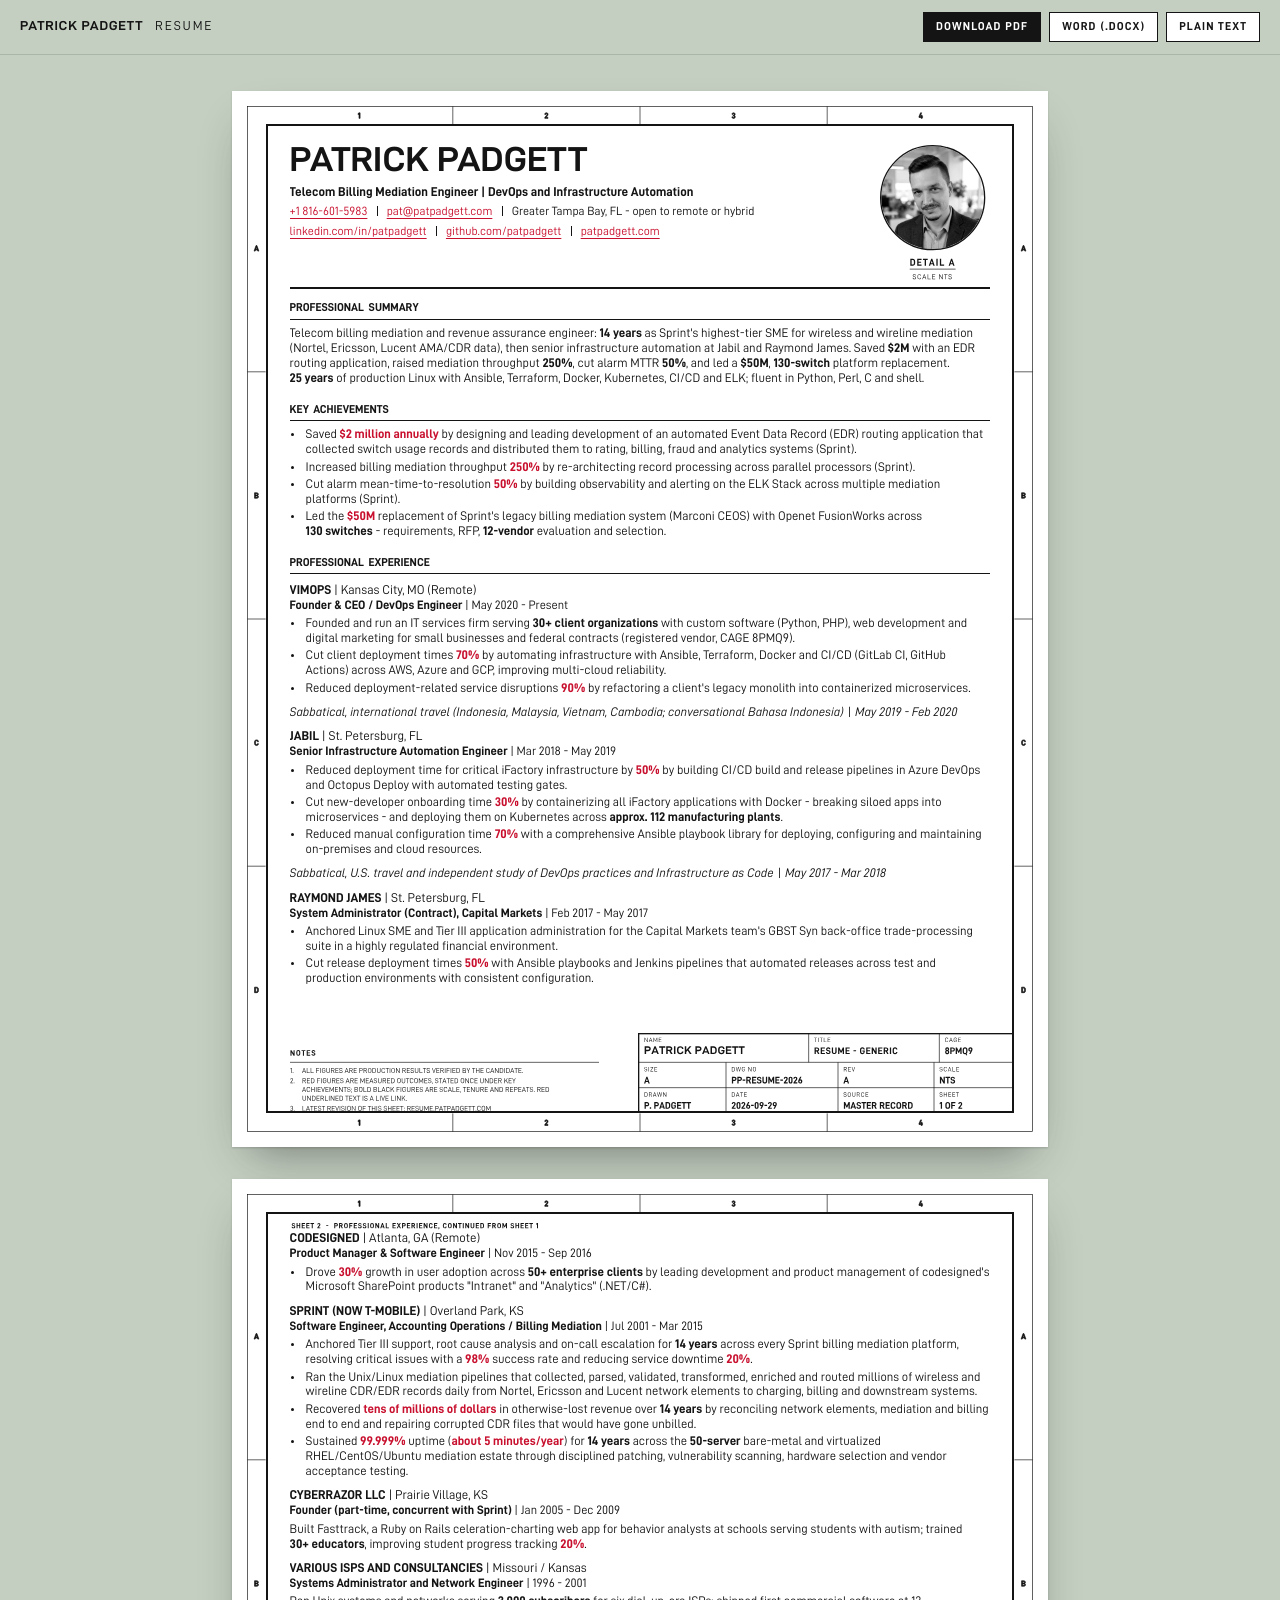
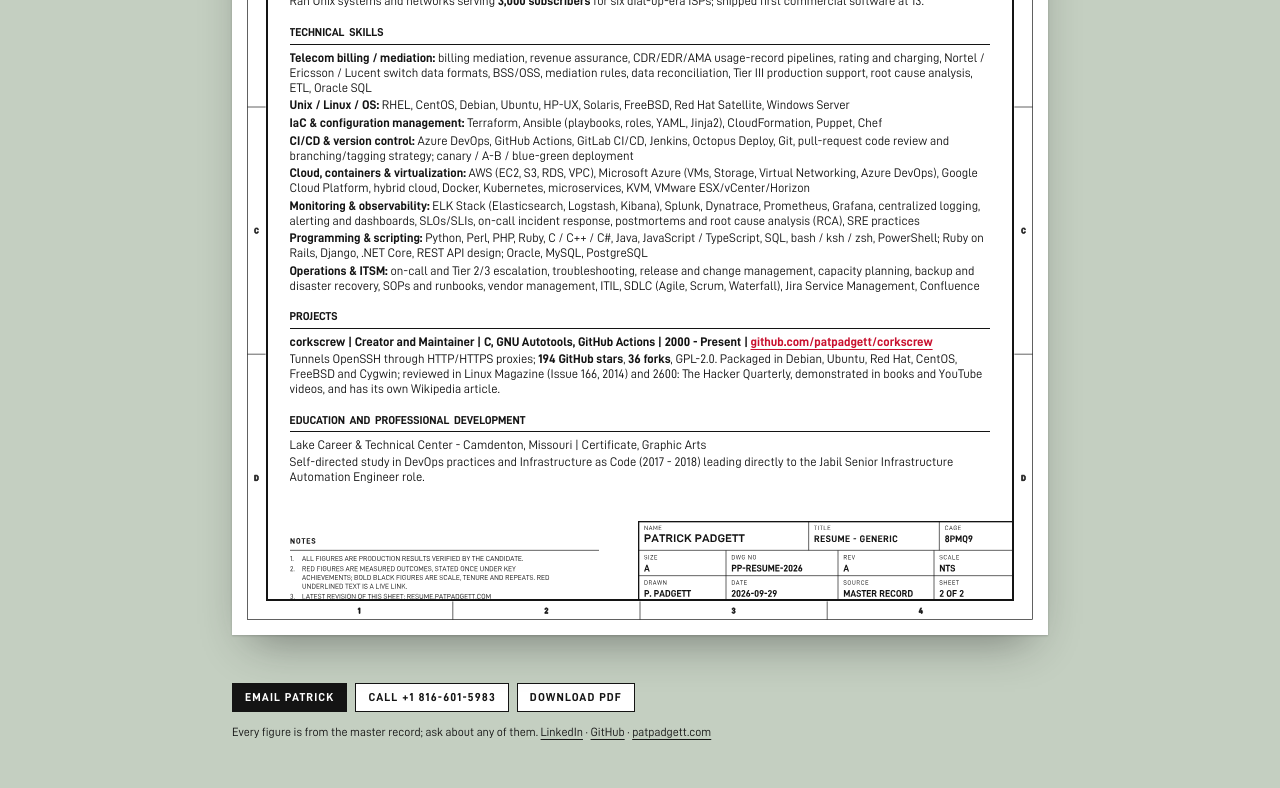
==== commit 4a8ed470: "Critique round 2 fixes: accessible download names, composed share card, phone header rhythm, coarse-" ====
--- a/index.html
+++ b/index.html
@@ -29,16 +29,17 @@
 <script type="application/ld+json">{"@context":"https://schema.org","@type":"Person","@id":"https://resume.patpadgett.com/#person","name":"Patrick Padgett","url":"https://resume.patpadgett.com/","image":"https://resume.patpadgett.com/assets/headshot.jpg","email":"mailto:pat@patpadgett.com","telephone":"+1 816-601-5983","jobTitle":"Telecom Billing Mediation Engineer | DevOps and Infrastructure Automation","address":{"@type":"PostalAddress","addressRegion":"FL","addressLocality":"Tampa Bay","addressCountry":"US"},"sameAs":["https://www.linkedin.com/in/patpadgett","https://github.com/patpadgett","https://patpadgett.com","https://work.patpadgett.com","https://blog.patpadgett.com"],"knowsAbout":["Telecom billing mediation","Revenue assurance","CDR/EDR processing","Linux","Ansible","Terraform","Kubernetes","Docker","CI/CD","ELK Stack","Python","Perl","C"],"alumniOf":{"@type":"EducationalOrganization","name":"Lake Career & Technical Center"},"mainEntityOfPage":{"@type":"WebPage","@id":"https://resume.patpadgett.com/","name":"Patrick Padgett - Resume","hasPart":{"@type":"DigitalDocument","name":"Patrick Padgett - Resume (PDF)","url":"https://resume.patpadgett.com/Patrick_Padgett_Resume.pdf","encodingFormat":"application/pdf"}}}</script>
 </head>
 <body>
+<a class="skip" href="#resume">Skip to the resume</a>
 <nav class="bar" aria-label="Resume downloads">
   <a class="bar-name" href="https://resume.patpadgett.com/">PATRICK PADGETT <span>RESUME</span></a>
   <div class="bar-actions">
-    <a class="btn btn-ink" href="Patrick_Padgett_Resume.pdf" download><span class="long">Download PDF</span><span class="short" aria-hidden="true">PDF</span></a>
-    <a class="btn" href="Patrick_Padgett_Resume.docx" download><span class="long">Word (.docx)</span><span class="short" aria-hidden="true">Word</span></a>
-    <a class="btn" href="Patrick_Padgett_Resume.txt" download><span class="long">Plain text</span><span class="short" aria-hidden="true">Text</span></a>
+    <a class="btn btn-ink" href="Patrick_Padgett_Resume.pdf" download aria-label="Download resume as PDF"><span class="long">Download PDF</span><span class="short">PDF</span></a>
+    <a class="btn" href="Patrick_Padgett_Resume.docx" download aria-label="Download resume as Word document"><span class="long">Word (.docx)</span><span class="short">Word</span></a>
+    <a class="btn" href="Patrick_Padgett_Resume.txt" download aria-label="Download resume as plain text"><span class="long">Plain text</span><span class="short">Text</span></a>
   </div>
 </nav>
-<main class="board" id="top">
-<section class="sheet" data-sheet="1"><svg class="zone" aria-hidden="true" viewBox="0 0 612.0 792.0" width="612.0pt" height="792.0pt"><g stroke="#141414" stroke-width="0.5"><rect x="11.52" y="11.52" width="588.96" height="768.96" fill="none" stroke="#141414" stroke-width="0.5"/><line x1="165.60" x2="165.60" y1="11.52" y2="25.2"/><line x1="165.60" x2="165.60" y1="766.8" y2="780.48"/><line x1="306.00" x2="306.00" y1="11.52" y2="25.2"/><line x1="306.00" x2="306.00" y1="766.8" y2="780.48"/><line x1="446.40" x2="446.40" y1="11.52" y2="25.2"/><line x1="446.40" x2="446.40" y1="766.8" y2="780.48"/><line y1="210.60" y2="210.60" x1="11.52" x2="25.2"/><line y1="210.60" y2="210.60" x1="586.8" x2="600.48"/><line y1="396.00" y2="396.00" x1="11.52" x2="25.2"/><line y1="396.00" y2="396.00" x1="586.8" x2="600.48"/><line y1="581.40" y2="581.40" x1="11.52" x2="25.2"/><line y1="581.40" y2="581.40" x1="586.8" x2="600.48"/><path fill="#141414" transform="translate(94.36 20.52)" d="M0.91 -3.27 0.21 -2.76V-3.61L0.91 -4.14H1.69V0.0H0.91Z"/><path fill="#141414" transform="translate(94.36 775.80)" d="M0.91 -3.27 0.21 -2.76V-3.61L0.91 -4.14H1.69V0.0H0.91Z"/><path fill="#141414" transform="translate(234.32 20.52)" d="M0.28 -0.62 1.66 -2.40Q1.89 -2.71 1.89 -2.98V-3.07Q1.89 -3.28 1.77 -3.41Q1.65 -3.54 1.45 -3.54Q1.26 -3.54 1.14 -3.40Q1.03 -3.27 1.03 -3.04V-2.94H0.27V-3.09Q0.27 -3.41 0.41 -3.66Q0.56 -3.91 0.84 -4.06Q1.11 -4.20 1.48 -4.20Q1.84 -4.20 2.12 -4.05Q2.39 -3.90 2.54 -3.65Q2.68 -3.40 2.68 -3.09V-2.99Q2.68 -2.72 2.59 -2.49Q2.49 -2.26 2.31 -2.02L1.27 -0.69H2.68V0.0H0.28Z"/><path fill="#141414" transform="translate(234.32 775.80)" d="M0.28 -0.62 1.66 -2.40Q1.89 -2.71 1.89 -2.98V-3.07Q1.89 -3.28 1.77 -3.41Q1.65 -3.54 1.45 -3.54Q1.26 -3.54 1.14 -3.40Q1.03 -3.27 1.03 -3.04V-2.94H0.27V-3.09Q0.27 -3.41 0.41 -3.66Q0.56 -3.91 0.84 -4.06Q1.11 -4.20 1.48 -4.20Q1.84 -4.20 2.12 -4.05Q2.39 -3.90 2.54 -3.65Q2.68 -3.40 2.68 -3.09V-2.99Q2.68 -2.72 2.59 -2.49Q2.49 -2.26 2.31 -2.02L1.27 -0.69H2.68V0.0H0.28Z"/><path fill="#141414" transform="translate(374.69 20.52)" d="M0.27 -1.00V-1.12H1.00V-1.03Q1.00 -0.82 1.12 -0.71Q1.24 -0.6 1.48 -0.6Q1.70 -0.6 1.83 -0.74Q1.96 -0.88 1.96 -1.13V-1.24Q1.96 -1.51 1.82 -1.65Q1.68 -1.8 1.42 -1.8H1.21V-2.46H1.41Q1.64 -2.46 1.77 -2.59Q1.89 -2.73 1.89 -2.96V-3.05Q1.89 -3.28 1.77 -3.41Q1.66 -3.54 1.45 -3.54Q1.24 -3.54 1.13 -3.42Q1.02 -3.30 1.02 -3.10V-3.0H0.3V-3.10Q0.3 -3.62 0.61 -3.91Q0.93 -4.20 1.48 -4.20Q2.03 -4.20 2.34 -3.90Q2.65 -3.61 2.65 -3.11V-3.02Q2.65 -2.75 2.53 -2.54Q2.40 -2.32 2.17 -2.20Q2.44 -2.08 2.58 -1.84Q2.72 -1.59 2.72 -1.24V-1.13Q2.72 -0.76 2.56 -0.49Q2.41 -0.22 2.13 -0.08Q1.84 0.06 1.49 0.06Q0.91 0.06 0.59 -0.21Q0.27 -0.49 0.27 -1.00Z"/><path fill="#141414" transform="translate(374.69 775.80)" d="M0.27 -1.00V-1.12H1.00V-1.03Q1.00 -0.82 1.12 -0.71Q1.24 -0.6 1.48 -0.6Q1.70 -0.6 1.83 -0.74Q1.96 -0.88 1.96 -1.13V-1.24Q1.96 -1.51 1.82 -1.65Q1.68 -1.8 1.42 -1.8H1.21V-2.46H1.41Q1.64 -2.46 1.77 -2.59Q1.89 -2.73 1.89 -2.96V-3.05Q1.89 -3.28 1.77 -3.41Q1.66 -3.54 1.45 -3.54Q1.24 -3.54 1.13 -3.42Q1.02 -3.30 1.02 -3.10V-3.0H0.3V-3.10Q0.3 -3.62 0.61 -3.91Q0.93 -4.20 1.48 -4.20Q2.03 -4.20 2.34 -3.90Q2.65 -3.61 2.65 -3.11V-3.02Q2.65 -2.75 2.53 -2.54Q2.40 -2.32 2.17 -2.20Q2.44 -2.08 2.58 -1.84Q2.72 -1.59 2.72 -1.24V-1.13Q2.72 -0.76 2.56 -0.49Q2.41 -0.22 2.13 -0.08Q1.84 0.06 1.49 0.06Q0.91 0.06 0.59 -0.21Q0.27 -0.49 0.27 -1.00Z"/><path fill="#141414" transform="translate(515.04 20.52)" d="M2.91 -0.66H2.58V0.0H1.79V-0.66H0.21V-1.35L1.39 -4.14H2.17L0.99 -1.35H1.79V-2.32H2.58V-1.35H2.91Z"/><path fill="#141414" transform="translate(515.04 775.80)" d="M2.91 -0.66H2.58V0.0H1.79V-0.66H0.21V-1.35L1.39 -4.14H2.17L0.99 -1.35H1.79V-2.32H2.58V-1.35H2.91Z"/><path fill="#141414" transform="translate(16.54 120.06)" d="M2.52 -0.80H1.10L0.85 0.0H0.02L1.49 -4.14H2.13L3.61 0.0H2.77ZM2.31 -1.45 1.81 -3.04 1.31 -1.45Z"/><path fill="#141414" transform="translate(591.82 120.06)" d="M2.52 -0.80H1.10L0.85 0.0H0.02L1.49 -4.14H2.13L3.61 0.0H2.77ZM2.31 -1.45 1.81 -3.04 1.31 -1.45Z"/><path fill="#141414" transform="translate(16.57 305.46)" d="M3.28 -1.18Q3.28 -0.62 2.95 -0.31Q2.61 0.0 2.01 0.0H0.35V-4.14H1.95Q2.55 -4.14 2.89 -3.84Q3.23 -3.54 3.23 -2.98Q3.23 -2.71 3.09 -2.48Q2.95 -2.25 2.71 -2.13Q2.99 -2.00 3.14 -1.76Q3.28 -1.52 3.28 -1.18ZM1.14 -3.45V-2.44H1.89Q2.16 -2.44 2.30 -2.57Q2.44 -2.70 2.44 -2.94Q2.44 -3.19 2.30 -3.32Q2.16 -3.45 1.89 -3.45ZM2.50 -1.24Q2.50 -1.48 2.36 -1.62Q2.22 -1.76 1.93 -1.76H1.14V-0.68H1.93Q2.22 -0.68 2.36 -0.83Q2.50 -0.97 2.50 -1.24Z"/><path fill="#141414" transform="translate(591.85 305.46)" d="M3.28 -1.18Q3.28 -0.62 2.95 -0.31Q2.61 0.0 2.01 0.0H0.35V-4.14H1.95Q2.55 -4.14 2.89 -3.84Q3.23 -3.54 3.23 -2.98Q3.23 -2.71 3.09 -2.48Q2.95 -2.25 2.71 -2.13Q2.99 -2.00 3.14 -1.76Q3.28 -1.52 3.28 -1.18ZM1.14 -3.45V-2.44H1.89Q2.16 -2.44 2.30 -2.57Q2.44 -2.70 2.44 -2.94Q2.44 -3.19 2.30 -3.32Q2.16 -3.45 1.89 -3.45ZM2.50 -1.24Q2.50 -1.48 2.36 -1.62Q2.22 -1.76 1.93 -1.76H1.14V-0.68H1.93Q2.22 -0.68 2.36 -0.83Q2.50 -0.97 2.50 -1.24Z"/><path fill="#141414" transform="translate(16.56 490.86)" d="M0.3 -1.60V-2.55Q0.3 -4.2 1.81 -4.2Q2.49 -4.2 2.89 -3.84Q3.30 -3.48 3.30 -2.82V-2.78H2.51V-2.82Q2.51 -3.13 2.33 -3.32Q2.14 -3.51 1.81 -3.51Q1.43 -3.51 1.26 -3.27Q1.09 -3.04 1.09 -2.50V-1.61Q1.09 -1.11 1.26 -0.88Q1.44 -0.65 1.82 -0.65Q2.16 -0.65 2.33 -0.83Q2.51 -1.01 2.51 -1.32V-1.37H3.28V-1.33Q3.28 -0.66 2.89 -0.30Q2.49 0.04 1.80 0.04Q0.3 0.04 0.3 -1.60Z"/><path fill="#141414" transform="translate(591.84 490.86)" d="M0.3 -1.60V-2.55Q0.3 -4.2 1.81 -4.2Q2.49 -4.2 2.89 -3.84Q3.30 -3.48 3.30 -2.82V-2.78H2.51V-2.82Q2.51 -3.13 2.33 -3.32Q2.14 -3.51 1.81 -3.51Q1.43 -3.51 1.26 -3.27Q1.09 -3.04 1.09 -2.50V-1.61Q1.09 -1.11 1.26 -0.88Q1.44 -0.65 1.82 -0.65Q2.16 -0.65 2.33 -0.83Q2.51 -1.01 2.51 -1.32V-1.37H3.28V-1.33Q3.28 -0.66 2.89 -0.30Q2.49 0.04 1.80 0.04Q0.3 0.04 0.3 -1.60Z"/><path fill="#141414" transform="translate(16.56 676.26)" d="M0.35 -4.14H1.81Q2.50 -4.14 2.90 -3.75Q3.30 -3.37 3.30 -2.49V-1.65Q3.30 -0.77 2.89 -0.38Q2.48 0.0 1.78 0.0H0.35ZM1.80 -0.68Q2.16 -0.68 2.33 -0.91Q2.51 -1.15 2.51 -1.65V-2.45Q2.51 -2.98 2.34 -3.21Q2.16 -3.45 1.80 -3.45H1.14V-0.68Z"/><path fill="#141414" transform="translate(591.84 676.26)" d="M0.35 -4.14H1.81Q2.50 -4.14 2.90 -3.75Q3.30 -3.37 3.30 -2.49V-1.65Q3.30 -0.77 2.89 -0.38Q2.48 0.0 1.78 0.0H0.35ZM1.80 -0.68Q2.16 -0.68 2.33 -0.91Q2.51 -1.15 2.51 -1.65V-2.45Q2.51 -2.98 2.34 -3.21Q2.16 -3.45 1.80 -3.45H1.14V-0.68Z"/></g></svg><div class="flow"><header class="head"><div class="head-text"><h1>Patrick Padgett</h1><p class="headline">Telecom Billing Mediation Engineer | DevOps and Infrastructure Automation</p><p class="contact"><span><a href="tel:+18166015983">+1 816-601-5983</a></span><span><a href="mailto:pat@patpadgett.com">pat@patpadgett.com</a></span><span>Greater Tampa Bay, FL - open to remote or hybrid</span></p><p class="contact"><span><a href="https://www.linkedin.com/in/patpadgett">linkedin.com/in/patpadgett</a></span><span><a href="https://github.com/patpadgett">github.com/patpadgett</a></span><span><a href="https://patpadgett.com">patpadgett.com</a></span></p></div><figure class="detail"><svg viewBox="0 0 82.0 103.0" width="82.0pt" height="103.0pt" role="img" aria-label="Patrick Padgett, headshot"><defs><clipPath id="detclip"><circle cx="41.0" cy="41.0" r="38.5"></circle></clipPath></defs><image href="assets/headshot.jpg" x="2.0" y="2.0" width="78.0" height="78.0" clip-path="url(#detclip)" preserveAspectRatio="xMidYMid slice"></image><circle cx="41.0" cy="41.0" r="39.0" fill="none" stroke="#141414" stroke-width="1.0"></circle><path fill="#141414" transform="translate(23.81 92.00)" d="M0.43 -5.10H2.23Q3.08 -5.10 3.57 -4.63Q4.07 -4.15 4.07 -3.07V-2.03Q4.07 -0.95 3.56 -0.47Q3.06 0.0 2.20 0.0H0.43ZM2.22 -0.84Q2.66 -0.84 2.88 -1.13Q3.10 -1.42 3.10 -2.04V-3.02Q3.10 -3.67 2.88 -3.97Q2.67 -4.26 2.22 -4.26H1.40V-0.84ZM6.58 -4.26V-2.99H8.52V-2.15H6.58V-0.84H8.85V0.0H5.61V-5.10H8.85V-4.26ZM13.48 -4.26H12.18V0.0H11.20V-4.26H9.90V-5.10H13.48ZM17.38 -0.99H15.62L15.31 0.0H14.29L16.10 -5.10H16.90L18.72 0.0H17.69ZM17.12 -1.79 16.50 -3.75 15.88 -1.79ZM19.97 -5.10H20.94V0.0H19.97ZM22.59 -5.10H23.56V-0.84H25.80V0.0H22.59ZM32.27 -0.99H30.51L30.20 0.0H29.18L30.99 -5.10H31.79L33.61 0.0H32.58ZM32.01 -1.79 31.39 -3.75 30.77 -1.79Z"></path><line x1="23.81" x2="58.19" y1="94.60" y2="94.60" stroke="#141414" stroke-width="0.5"></line><path fill="#141414" transform="translate(25.83 102.20)" d="M0.17 -1.05H0.56Q0.64 -0.31 1.45 -0.31Q1.87 -0.31 2.09 -0.49Q2.31 -0.66 2.31 -1.00Q2.31 -1.31 2.13 -1.47Q1.96 -1.63 1.61 -1.69L1.19 -1.76Q0.73 -1.83 0.49 -2.07Q0.25 -2.30 0.25 -2.73Q0.25 -3.22 0.58 -3.49Q0.91 -3.77 1.45 -3.77Q1.94 -3.77 2.26 -3.51Q2.58 -3.26 2.64 -2.73H2.25Q2.18 -3.43 1.44 -3.43Q1.06 -3.43 0.85 -3.25Q0.63 -3.07 0.63 -2.75Q0.63 -2.48 0.80 -2.33Q0.96 -2.17 1.30 -2.11L1.73 -2.04Q2.20 -1.96 2.45 -1.71Q2.7 -1.47 2.7 -1.03Q2.7 -0.52 2.35 -0.24Q2.01 0.03 1.42 0.03Q0.86 0.03 0.54 -0.24Q0.22 -0.51 0.17 -1.05ZM3.84 -1.38V-2.34Q3.84 -3.08 4.20 -3.43Q4.55 -3.77 5.15 -3.77Q5.53 -3.77 5.82 -3.63Q6.11 -3.49 6.26 -3.23Q6.42 -2.97 6.42 -2.63V-2.61H6.03V-2.63Q6.03 -2.99 5.79 -3.20Q5.56 -3.41 5.15 -3.41Q4.70 -3.41 4.47 -3.16Q4.23 -2.91 4.23 -2.33V-1.36Q4.23 -0.31 5.16 -0.31Q5.56 -0.31 5.79 -0.52Q6.03 -0.73 6.03 -1.09V-1.11H6.41V-1.09Q6.41 -0.57 6.07 -0.26Q5.73 0.04 5.15 0.04Q4.55 0.04 4.20 -0.29Q3.84 -0.64 3.84 -1.38ZM9.67 -0.89H8.08L7.77 0.0H7.36L8.71 -3.72H9.04L10.40 0.0H9.98ZM9.55 -1.23 8.87 -3.17 8.20 -1.23ZM11.41 -3.72H11.80V-0.35H13.66V0.0H11.41ZM15.20 -3.36V-2.07H16.79V-1.71H15.20V-0.35H17.06V0.0H14.80V-3.72H17.06V-3.36ZM22.72 -3.72V0.0H22.33L20.40 -3.00V0.0H20.01V-3.72H20.40L22.33 -0.73V-3.72ZM26.26 -3.36H25.19V0.0H24.80V-3.36H23.74V-3.72H26.26ZM27.02 -1.05H27.41Q27.48 -0.31 28.29 -0.31Q28.71 -0.31 28.93 -0.49Q29.15 -0.66 29.15 -1.00Q29.15 -1.31 28.98 -1.47Q28.80 -1.63 28.45 -1.69L28.03 -1.76Q27.58 -1.83 27.34 -2.07Q27.09 -2.30 27.09 -2.73Q27.09 -3.22 27.42 -3.49Q27.75 -3.77 28.29 -3.77Q28.79 -3.77 29.10 -3.51Q29.42 -3.26 29.48 -2.73H29.09Q29.03 -3.43 28.29 -3.43Q27.90 -3.43 27.69 -3.25Q27.48 -3.07 27.48 -2.75Q27.48 -2.48 27.64 -2.33Q27.81 -2.17 28.14 -2.11L28.57 -2.04Q29.04 -1.96 29.29 -1.71Q29.54 -1.47 29.54 -1.03Q29.54 -0.52 29.20 -0.24Q28.86 0.03 28.26 0.03Q27.70 0.03 27.38 -0.24Q27.07 -0.51 27.02 -1.05Z"></path></svg></figure></header><h2>PROFESSIONAL SUMMARY</h2><p class="summary">Telecom billing mediation and revenue assurance engineer: <b class="num">14 years</b> as Sprint's highest-tier SME for wireless and wireline mediation (Nortel, Ericsson, Lucent AMA/CDR data), then senior infrastructure automation at Jabil and Raymond James. Saved <b class="num">$2M</b> with an EDR routing application, raised mediation throughput <b class="num">250%</b>, cut alarm MTTR <b class="num">50%</b>, and led a <b class="num">$50M</b>, <b class="num">130-switch</b> platform replacement. <b class="num">25 years</b> of production Linux with Ansible, Terraform, Docker, Kubernetes, CI/CD and ELK; fluent in Python, Perl, C and shell.</p><h2>KEY ACHIEVEMENTS</h2><ul class=""><li>Saved <b class="fig wrap">$2 million annually</b> by designing and leading development of an automated Event Data Record (EDR) routing application that collected switch usage records and distributed them to rating, billing, fraud and analytics systems (Sprint).</li><li>Increased billing mediation throughput <b class="fig">250%</b> by re-architecting record processing across parallel processors (Sprint).</li><li>Cut alarm mean-time-to-resolution <b class="fig">50%</b> by building observability and alerting on the ELK stack across multiple mediation platforms (Sprint).</li><li>Led the <b class="fig">$50M</b> replacement of Sprint's legacy billing mediation system (Marconi CEOS) with Openet FusionWorks across <b class="num">130 switches</b> - requirements, RFP, <b class="num">12-vendor</b> evaluation and selection.</li></ul><h2>PROFESSIONAL EXPERIENCE</h2><div class="job"><h3>VIMOPS<span class="loc"> | Kansas City, MO (Remote)</span></h3><p class="title">Founder &amp; CEO / DevOps Engineer<span class="dates"> | May 2020 - Present</span></p></div><ul class="exp"><li>Founded and run an IT services firm serving <b class="num wrap">30+ client organizations</b> with custom software (Python, PHP), web development and digital marketing for small businesses and federal contracts (registered vendor, CAGE 8PMQ9).</li><li>Cut client deployment times <b class="fig">70%</b> by automating infrastructure with Ansible, Terraform, Docker and CI/CD (GitLab CI, GitHub Actions) across AWS, Azure and GCP, improving multi-cloud reliability.</li><li>Reduced deployment-related service disruptions <b class="fig">90%</b> by refactoring a client's legacy monolith into containerized microservices.</li></ul><p class="sabb">Sabbatical, international travel (Indonesia, Malaysia, Vietnam, Cambodia; conversational Bahasa Indonesia) | May 2019 - Feb 2020</p><div class="job"><h3>JABIL<span class="loc"> | St. Petersburg, FL</span></h3><p class="title">Senior Infrastructure Automation Engineer<span class="dates"> | Mar 2018 - May 2019</span></p></div><ul class="exp"><li>Reduced deployment time for critical iFactory infrastructure by <b class="fig">50%</b> by building CI/CD build and release pipelines in Azure DevOps and Octopus Deploy with automated testing gates.</li><li>Cut new-developer onboarding time <b class="fig">30%</b> by containerizing all iFactory applications with Docker - breaking siloed apps into microservices - and deploying them on Kubernetes across <b class="num wrap">approx. 112 manufacturing plants</b>.</li><li>Reduced manual configuration time <b class="fig">70%</b> with a comprehensive Ansible playbook library for deploying, configuring and maintaining on-premises and cloud resources.</li></ul><p class="sabb">Sabbatical, U.S. travel and independent study of DevOps practices and Infrastructure as Code | May 2017 - Mar 2018</p><div class="job"><h3>RAYMOND JAMES<span class="loc"> | St. Petersburg, FL</span></h3><p class="title">System Administrator (Contract), Capital Markets<span class="dates"> | Feb 2017 - May 2017</span></p></div><ul class="exp"><li>Anchored Linux SME and tier-3 application administration for the Capital Markets team's GBST Syn back-office trade-processing suite in a highly regulated financial environment.</li><li>Cut release deployment times <b class="fig">50%</b> with Ansible playbooks and Jenkins pipelines that automate releases across test and production environments with consistent configuration.</li></ul></div><div class="foot"><svg class="nb" aria-hidden="true" viewBox="0 0 232.0 60.0" width="232.0pt" height="60.0pt"><path fill="#141414" transform="translate(0.00 17.00)" d="M3.45 -4.14V0.0H2.66L1.14 -2.58V0.0H0.35V-4.14H1.14L2.66 -1.54V-4.14ZM4.70 -1.60V-2.55Q4.70 -4.2 6.21 -4.2Q6.9 -4.2 7.30 -3.81Q7.70 -3.42 7.70 -2.55V-1.60Q7.70 -0.72 7.29 -0.33Q6.88 0.04 6.18 0.04Q4.70 0.04 4.70 -1.60ZM6.91 -1.61V-2.50Q6.91 -3.03 6.74 -3.27Q6.57 -3.51 6.21 -3.51Q5.83 -3.51 5.66 -3.27Q5.49 -3.04 5.49 -2.50V-1.61Q5.49 -1.10 5.66 -0.87Q5.83 -0.65 6.21 -0.65Q6.57 -0.65 6.74 -0.88Q6.91 -1.11 6.91 -1.61ZM11.54 -3.45H10.48V0.0H9.69V-3.45H8.63V-4.14H11.54ZM13.32 -3.45V-2.43H14.89V-1.74H13.32V-0.68H15.16V0.0H12.53V-4.14H15.16V-3.45ZM16.12 -1.26H16.86Q16.90 -0.91 17.08 -0.77Q17.26 -0.63 17.61 -0.63Q18.27 -0.63 18.27 -1.18Q18.27 -1.42 18.14 -1.55Q18.01 -1.68 17.72 -1.73L17.33 -1.8Q16.21 -1.98 16.21 -2.95Q16.21 -3.52 16.59 -3.86Q16.97 -4.2 17.60 -4.2Q18.21 -4.2 18.57 -3.87Q18.93 -3.55 18.97 -2.96H18.22Q18.20 -3.26 18.04 -3.40Q17.89 -3.54 17.59 -3.54Q17.28 -3.54 17.13 -3.39Q16.97 -3.25 16.97 -3.01Q16.97 -2.79 17.11 -2.67Q17.25 -2.54 17.54 -2.49L17.98 -2.41Q19.05 -2.22 19.05 -1.24Q19.05 -0.62 18.65 -0.29Q18.25 0.03 17.57 0.03Q16.90 0.03 16.53 -0.29Q16.16 -0.63 16.12 -1.26Z"/><line x1="0" x2="232.0" y1="22" y2="22" stroke="#141414" stroke-width="0.5"/><path fill="#141414" transform="translate(0.00 30.00)" d="M0.91 -3.27 0.27 -2.79V-3.23L0.90 -3.72H1.30V0.0H0.91ZM2.06 -0.49H2.53V0.0H2.06Z"/><path fill="#141414" transform="translate(9.00 30.00)" d="M2.34 -0.89H0.76L0.45 0.0H0.03L1.39 -3.72H1.72L3.07 0.0H2.66ZM2.23 -1.23 1.55 -3.17 0.88 -1.23ZM3.60 -3.72H3.99V-0.35H5.85V0.0H3.60ZM6.51 -3.72H6.90V-0.35H8.76V0.0H6.51ZM11.04 -3.36V-2.06H12.64V-1.70H11.04V0.0H10.64V-3.72H12.91V-3.36ZM13.65 -3.72H14.05V0.0H13.65ZM14.93 -1.38V-2.34Q14.93 -3.08 15.29 -3.43Q15.64 -3.77 16.23 -3.77Q16.62 -3.77 16.90 -3.63Q17.19 -3.49 17.35 -3.23Q17.50 -2.98 17.50 -2.64V-2.62H17.11V-2.64Q17.11 -3.00 16.87 -3.21Q16.64 -3.41 16.24 -3.41Q15.79 -3.41 15.56 -3.16Q15.33 -2.90 15.33 -2.33V-1.36Q15.33 -0.31 16.24 -0.31Q16.67 -0.31 16.89 -0.55Q17.12 -0.78 17.12 -1.29V-1.57H16.23V-1.91H17.51V-1.36Q17.51 -0.62 17.17 -0.29Q16.82 0.04 16.23 0.04Q15.64 0.04 15.29 -0.29Q14.93 -0.64 14.93 -1.38ZM18.36 -1.21V-3.72H18.75V-1.24Q18.75 -0.82 18.99 -0.56Q19.24 -0.31 19.64 -0.31Q20.04 -0.31 20.28 -0.56Q20.53 -0.82 20.53 -1.24V-3.72H20.92V-1.21Q20.92 -0.84 20.76 -0.56Q20.59 -0.28 20.30 -0.12Q20.01 0.03 19.64 0.03Q19.27 0.03 18.98 -0.12Q18.69 -0.28 18.52 -0.56Q18.36 -0.85 18.36 -1.21ZM23.13 -1.63H22.23V0.0H21.84V-3.72H23.22Q23.74 -3.72 24.04 -3.45Q24.34 -3.18 24.34 -2.67Q24.34 -2.27 24.13 -2.01Q23.92 -1.76 23.54 -1.67L24.42 0.0H23.97ZM22.23 -1.97H23.19Q23.55 -1.97 23.75 -2.15Q23.95 -2.33 23.95 -2.67Q23.95 -3.01 23.75 -3.19Q23.56 -3.36 23.19 -3.36H22.23ZM25.52 -3.36V-2.07H27.12V-1.71H25.52V-0.35H27.39V0.0H25.13V-3.72H27.39V-3.36ZM27.88 -1.05H28.27Q28.35 -0.31 29.16 -0.31Q29.58 -0.31 29.79 -0.49Q30.01 -0.66 30.01 -1.00Q30.01 -1.31 29.84 -1.47Q29.67 -1.63 29.32 -1.69L28.90 -1.76Q28.44 -1.83 28.20 -2.07Q27.96 -2.30 27.96 -2.73Q27.96 -3.22 28.29 -3.49Q28.62 -3.77 29.16 -3.77Q29.65 -3.77 29.97 -3.51Q30.28 -3.26 30.34 -2.73H29.95Q29.89 -3.43 29.15 -3.43Q28.77 -3.43 28.55 -3.25Q28.34 -3.07 28.34 -2.75Q28.34 -2.48 28.50 -2.33Q28.67 -2.17 29.00 -2.11L29.44 -2.04Q29.91 -1.96 30.15 -1.71Q30.40 -1.47 30.40 -1.03Q30.40 -0.52 30.06 -0.24Q29.72 0.03 29.13 0.03Q28.57 0.03 28.25 -0.24Q27.93 -0.51 27.88 -1.05ZM34.28 -0.89H32.70L32.38 0.0H31.97L33.32 -3.72H33.65L35.01 0.0H34.59ZM34.17 -1.23 33.49 -3.17 32.81 -1.23ZM36.82 -1.63H35.93V0.0H35.53V-3.72H36.91Q37.44 -3.72 37.74 -3.45Q38.04 -3.18 38.04 -2.67Q38.04 -2.27 37.83 -2.01Q37.62 -1.76 37.24 -1.67L38.12 0.0H37.67ZM35.93 -1.97H36.88Q37.24 -1.97 37.44 -2.15Q37.64 -2.33 37.64 -2.67Q37.64 -3.01 37.45 -3.19Q37.25 -3.36 36.88 -3.36H35.93ZM39.22 -3.36V-2.07H40.81V-1.71H39.22V-0.35H41.08V0.0H38.82V-3.72H41.08V-3.36ZM45.57 -2.61Q45.57 -2.11 45.25 -1.82Q44.93 -1.53 44.39 -1.53H43.45V0.0H43.05V-3.72H44.39Q44.94 -3.72 45.25 -3.43Q45.57 -3.14 45.57 -2.61ZM45.17 -2.61Q45.17 -2.99 44.96 -3.18Q44.75 -3.36 44.36 -3.36H43.45V-1.89H44.36Q44.75 -1.89 44.96 -2.07Q45.17 -2.25 45.17 -2.61ZM47.52 -1.63H46.62V0.0H46.22V-3.72H47.61Q48.13 -3.72 48.43 -3.45Q48.73 -3.18 48.73 -2.67Q48.73 -2.27 48.52 -2.01Q48.31 -1.76 47.93 -1.67L48.81 0.0H48.36ZM46.62 -1.97H47.57Q47.94 -1.97 48.14 -2.15Q48.34 -2.33 48.34 -2.67Q48.34 -3.01 48.14 -3.19Q47.94 -3.36 47.57 -3.36H46.62ZM49.44 -1.38V-2.34Q49.44 -3.08 49.79 -3.43Q50.14 -3.77 50.73 -3.77Q51.32 -3.77 51.67 -3.43Q52.02 -3.08 52.02 -2.34V-1.38Q52.02 -0.64 51.67 -0.29Q51.32 0.04 50.73 0.04Q50.13 0.04 49.79 -0.29Q49.44 -0.64 49.44 -1.38ZM51.62 -1.36V-2.33Q51.62 -3.41 50.73 -3.41Q50.29 -3.41 50.06 -3.16Q49.83 -2.90 49.83 -2.33V-1.36Q49.83 -0.81 50.06 -0.56Q50.29 -0.31 50.73 -0.31Q51.62 -0.31 51.62 -1.36ZM52.86 -3.72H54.14Q54.73 -3.72 55.08 -3.38Q55.43 -3.04 55.43 -2.30V-1.42Q55.43 -0.68 55.08 -0.34Q54.73 0.0 54.14 0.0H52.86ZM54.14 -0.35Q55.03 -0.35 55.03 -1.40V-2.28Q55.03 -2.85 54.80 -3.11Q54.57 -3.36 54.14 -3.36H53.26V-0.35ZM56.27 -1.21V-3.72H56.67V-1.24Q56.67 -0.82 56.91 -0.56Q57.15 -0.31 57.55 -0.31Q57.95 -0.31 58.20 -0.56Q58.44 -0.82 58.44 -1.24V-3.72H58.83V-1.21Q58.83 -0.84 58.67 -0.56Q58.50 -0.28 58.21 -0.12Q57.92 0.03 57.55 0.03Q57.19 0.03 56.89 -0.12Q56.60 -0.28 56.44 -0.56Q56.27 -0.85 56.27 -1.21ZM59.68 -1.38V-2.34Q59.68 -3.08 60.03 -3.43Q60.39 -3.77 60.99 -3.77Q61.37 -3.77 61.65 -3.63Q61.94 -3.49 62.10 -3.23Q62.26 -2.97 62.26 -2.63V-2.61H61.86V-2.63Q61.86 -2.99 61.63 -3.20Q61.39 -3.41 60.99 -3.41Q60.54 -3.41 60.30 -3.16Q60.07 -2.91 60.07 -2.33V-1.36Q60.07 -0.31 60.99 -0.31Q61.40 -0.31 61.63 -0.52Q61.86 -0.73 61.86 -1.09V-1.11H62.25V-1.09Q62.25 -0.57 61.91 -0.26Q61.57 0.04 60.99 0.04Q60.39 0.04 60.03 -0.29Q59.68 -0.64 59.68 -1.38ZM65.23 -3.36H64.16V0.0H63.77V-3.36H62.71V-3.72H65.23ZM65.80 -3.72H66.19V0.0H65.80ZM67.08 -1.38V-2.34Q67.08 -3.08 67.43 -3.43Q67.78 -3.77 68.38 -3.77Q68.96 -3.77 69.31 -3.43Q69.66 -3.08 69.66 -2.34V-1.38Q69.66 -0.64 69.31 -0.29Q68.96 0.04 68.37 0.04Q67.78 0.04 67.43 -0.29Q67.08 -0.64 67.08 -1.38ZM69.27 -1.36V-2.33Q69.27 -3.41 68.38 -3.41Q67.93 -3.41 67.70 -3.16Q67.47 -2.90 67.47 -2.33V-1.36Q67.47 -0.81 67.70 -0.56Q67.93 -0.31 68.38 -0.31Q69.27 -0.31 69.27 -1.36ZM73.22 -3.72V0.0H72.82L70.90 -3.00V0.0H70.50V-3.72H70.90L72.82 -0.73V-3.72ZM76.65 -1.63H75.76V0.0H75.36V-3.72H76.75Q77.27 -3.72 77.57 -3.45Q77.87 -3.18 77.87 -2.67Q77.87 -2.27 77.66 -2.01Q77.45 -1.76 77.07 -1.67L77.95 0.0H77.50ZM75.76 -1.97H76.71Q77.07 -1.97 77.27 -2.15Q77.47 -2.33 77.47 -2.67Q77.47 -3.01 77.28 -3.19Q77.08 -3.36 76.71 -3.36H75.76ZM79.05 -3.36V-2.07H80.64V-1.71H79.05V-0.35H80.91V0.0H78.65V-3.72H80.91V-3.36ZM81.41 -1.05H81.79Q81.87 -0.31 82.68 -0.31Q83.10 -0.31 83.32 -0.49Q83.54 -0.66 83.54 -1.00Q83.54 -1.31 83.37 -1.47Q83.19 -1.63 82.84 -1.69L82.42 -1.76Q81.97 -1.83 81.72 -2.07Q81.48 -2.30 81.48 -2.73Q81.48 -3.22 81.81 -3.49Q82.14 -3.77 82.68 -3.77Q83.18 -3.77 83.49 -3.51Q83.81 -3.26 83.87 -2.73H83.48Q83.41 -3.43 82.67 -3.43Q82.29 -3.43 82.08 -3.25Q81.86 -3.07 81.86 -2.75Q81.86 -2.48 82.03 -2.33Q82.19 -2.17 82.53 -2.11L82.96 -2.04Q83.43 -1.96 83.68 -1.71Q83.93 -1.47 83.93 -1.03Q83.93 -0.52 83.59 -0.24Q83.25 0.03 82.65 0.03Q82.09 0.03 81.77 -0.24Q81.45 -0.51 81.41 -1.05ZM84.66 -1.21V-3.72H85.06V-1.24Q85.06 -0.82 85.30 -0.56Q85.54 -0.31 85.95 -0.31Q86.35 -0.31 86.59 -0.56Q86.83 -0.82 86.83 -1.24V-3.72H87.23V-1.21Q87.23 -0.84 87.06 -0.56Q86.90 -0.28 86.61 -0.12Q86.31 0.03 85.95 0.03Q85.58 0.03 85.29 -0.12Q85.00 -0.28 84.83 -0.56Q84.66 -0.85 84.66 -1.21ZM88.14 -3.72H88.54V-0.35H90.40V0.0H88.14ZM93.18 -3.36H92.12V0.0H91.73V-3.36H90.67V-3.72H93.18ZM93.46 -1.05H93.85Q93.92 -0.31 94.73 -0.31Q95.15 -0.31 95.37 -0.49Q95.59 -0.66 95.59 -1.00Q95.59 -1.31 95.42 -1.47Q95.25 -1.63 94.89 -1.69L94.47 -1.76Q94.02 -1.83 93.78 -2.07Q93.53 -2.30 93.53 -2.73Q93.53 -3.22 93.86 -3.49Q94.19 -3.77 94.73 -3.77Q95.23 -3.77 95.55 -3.51Q95.86 -3.26 95.92 -2.73H95.53Q95.47 -3.43 94.73 -3.43Q94.34 -3.43 94.13 -3.25Q93.92 -3.07 93.92 -2.75Q93.92 -2.48 94.08 -2.33Q94.25 -2.17 94.58 -2.11L95.01 -2.04Q95.48 -1.96 95.73 -1.71Q95.98 -1.47 95.98 -1.03Q95.98 -0.52 95.64 -0.24Q95.30 0.03 94.71 0.03Q94.14 0.03 93.83 -0.24Q93.51 -0.51 93.46 -1.05ZM97.55 -3.72H97.96L98.92 -0.63L99.88 -3.72H100.29L99.08 0.0H98.76ZM101.21 -3.36V-2.07H102.81V-1.71H101.21V-0.35H103.08V0.0H100.82V-3.72H103.08V-3.36ZM105.12 -1.63H104.22V0.0H103.83V-3.72H105.21Q105.73 -3.72 106.03 -3.45Q106.33 -3.18 106.33 -2.67Q106.33 -2.27 106.12 -2.01Q105.91 -1.76 105.53 -1.67L106.41 0.0H105.96ZM104.22 -1.97H105.18Q105.54 -1.97 105.74 -2.15Q105.94 -2.33 105.94 -2.67Q105.94 -3.01 105.74 -3.19Q105.54 -3.36 105.18 -3.36H104.22ZM107.16 -3.72H107.55V0.0H107.16ZM108.91 -3.36V-2.06H110.51V-1.70H108.91V0.0H108.51V-3.72H110.78V-3.36ZM111.52 -3.72H111.92V0.0H111.52ZM113.27 -3.36V-2.07H114.87V-1.71H113.27V-0.35H115.14V0.0H112.88V-3.72H115.14V-3.36ZM115.88 -3.72H117.16Q117.75 -3.72 118.10 -3.38Q118.45 -3.04 118.45 -2.30V-1.42Q118.45 -0.68 118.10 -0.34Q117.75 0.0 117.16 0.0H115.88ZM117.16 -0.35Q118.05 -0.35 118.05 -1.40V-2.28Q118.05 -2.85 117.82 -3.11Q117.59 -3.36 117.16 -3.36H116.28V-0.35ZM123.04 -1.02Q123.04 -0.54 122.74 -0.27Q122.44 0.0 121.92 0.0H120.52V-3.72H121.88Q122.41 -3.72 122.70 -3.46Q122.99 -3.21 122.99 -2.74Q122.99 -2.45 122.83 -2.23Q122.68 -2.00 122.41 -1.91Q122.73 -1.81 122.89 -1.58Q123.04 -1.35 123.04 -1.02ZM120.91 -3.37V-2.07H121.84Q122.19 -2.07 122.39 -2.23Q122.59 -2.39 122.59 -2.72Q122.59 -3.04 122.40 -3.21Q122.20 -3.37 121.85 -3.37ZM122.65 -1.04Q122.65 -1.38 122.45 -1.55Q122.25 -1.72 121.87 -1.72H120.91V-0.35H121.87Q122.24 -0.35 122.45 -0.52Q122.65 -0.70 122.65 -1.04ZM125.00 -1.56V0.0H124.61V-1.56L123.49 -3.72H123.92L124.80 -1.93L125.69 -3.72H126.11ZM129.99 -3.36H128.93V0.0H128.54V-3.36H127.47V-3.72H129.99ZM133.05 -3.72V0.0H132.66V-1.72H130.91V0.0H130.52V-3.72H130.91V-2.08H132.66V-3.72ZM134.36 -3.36V-2.07H135.96V-1.71H134.36V-0.35H136.23V0.0H133.97V-3.72H136.23V-3.36ZM138.13 -1.38V-2.34Q138.13 -3.08 138.48 -3.43Q138.84 -3.77 139.44 -3.77Q139.82 -3.77 140.11 -3.63Q140.40 -3.49 140.55 -3.23Q140.71 -2.97 140.71 -2.63V-2.61H140.31V-2.63Q140.31 -2.99 140.08 -3.20Q139.84 -3.41 139.44 -3.41Q138.99 -3.41 138.76 -3.16Q138.52 -2.91 138.52 -2.33V-1.36Q138.52 -0.31 139.44 -0.31Q139.85 -0.31 140.08 -0.52Q140.31 -0.73 140.31 -1.09V-1.11H140.70V-1.09Q140.70 -0.57 140.36 -0.26Q140.02 0.04 139.44 0.04Q138.84 0.04 138.48 -0.29Q138.13 -0.64 138.13 -1.38ZM143.47 -0.89H141.89L141.57 0.0H141.16L142.51 -3.72H142.84L144.20 0.0H143.78ZM143.35 -1.23 142.67 -3.17 142.00 -1.23ZM147.44 -3.72V0.0H147.04L145.11 -3.00V0.0H144.72V-3.72H145.11L147.04 -0.73V-3.72ZM148.35 -3.72H149.63Q150.22 -3.72 150.57 -3.38Q150.92 -3.04 150.92 -2.30V-1.42Q150.92 -0.68 150.57 -0.34Q150.22 0.0 149.63 0.0H148.35ZM149.63 -0.35Q150.52 -0.35 150.52 -1.40V-2.28Q150.52 -2.85 150.29 -3.11Q150.06 -3.36 149.63 -3.36H148.75V-0.35ZM151.81 -3.72H152.20V0.0H151.81ZM153.16 -3.72H154.44Q155.03 -3.72 155.38 -3.38Q155.73 -3.04 155.73 -2.30V-1.42Q155.73 -0.68 155.38 -0.34Q155.03 0.0 154.44 0.0H153.16ZM154.44 -0.35Q155.33 -0.35 155.33 -1.40V-2.28Q155.33 -2.85 155.10 -3.11Q154.87 -3.36 154.44 -3.36H153.56V-0.35ZM158.49 -0.89H156.90L156.59 0.0H156.17L157.53 -3.72H157.86L159.21 0.0H158.80ZM158.37 -1.23 157.69 -3.17 157.02 -1.23ZM161.87 -3.36H160.80V0.0H160.41V-3.36H159.35V-3.72H161.87ZM162.79 -3.36V-2.07H164.39V-1.71H162.79V-0.35H164.66V0.0H162.39V-3.72H164.66V-3.36ZM165.26 -0.49H165.73V0.0H165.26Z"/><path fill="#141414" transform="translate(0.00 37.60)" d="M0.31 -0.31 1.57 -2.11Q1.80 -2.46 1.80 -2.76V-2.84Q1.80 -3.11 1.65 -3.27Q1.50 -3.42 1.25 -3.42Q0.99 -3.42 0.85 -3.27Q0.70 -3.12 0.70 -2.82V-2.72H0.31V-2.84Q0.31 -3.26 0.57 -3.52Q0.83 -3.78 1.26 -3.78Q1.54 -3.78 1.76 -3.65Q1.97 -3.53 2.09 -3.32Q2.20 -3.11 2.20 -2.85V-2.76Q2.20 -2.53 2.12 -2.33Q2.04 -2.12 1.88 -1.90L0.80 -0.35H2.20V0.0H0.31ZM2.81 -0.49H3.28V0.0H2.81Z"/><path fill="#141414" transform="translate(9.00 37.60)" d="M1.72 -1.63H0.82V0.0H0.43V-3.72H1.81Q2.33 -3.72 2.63 -3.45Q2.93 -3.18 2.93 -2.67Q2.93 -2.27 2.72 -2.01Q2.51 -1.76 2.13 -1.67L3.01 0.0H2.56ZM0.82 -1.97H1.78Q2.14 -1.97 2.34 -2.15Q2.54 -2.33 2.54 -2.67Q2.54 -3.01 2.34 -3.19Q2.14 -3.36 1.78 -3.36H0.82ZM4.11 -3.36V-2.07H5.71V-1.71H4.11V-0.35H5.98V0.0H3.72V-3.72H5.98V-3.36ZM6.72 -3.72H8.00Q8.59 -3.72 8.94 -3.38Q9.29 -3.04 9.29 -2.30V-1.42Q9.29 -0.68 8.94 -0.34Q8.59 0.0 8.00 0.0H6.72ZM8.00 -0.35Q8.89 -0.35 8.89 -1.40V-2.28Q8.89 -2.85 8.66 -3.11Q8.43 -3.36 8.00 -3.36H7.12V-0.35ZM11.75 -3.36V-2.06H13.35V-1.70H11.75V0.0H11.36V-3.72H13.62V-3.36ZM14.36 -3.72H14.76V0.0H14.36ZM15.64 -1.38V-2.34Q15.64 -3.08 16.00 -3.43Q16.35 -3.77 16.95 -3.77Q17.33 -3.77 17.62 -3.63Q17.90 -3.49 18.06 -3.23Q18.21 -2.98 18.21 -2.64V-2.62H17.82V-2.64Q17.82 -3.00 17.59 -3.21Q17.35 -3.41 16.95 -3.41Q16.50 -3.41 16.27 -3.16Q16.04 -2.90 16.04 -2.33V-1.36Q16.04 -0.31 16.96 -0.31Q17.38 -0.31 17.61 -0.55Q17.83 -0.78 17.83 -1.29V-1.57H16.94V-1.91H18.23V-1.36Q18.23 -0.62 17.88 -0.29Q17.53 0.04 16.95 0.04Q16.35 0.04 16.00 -0.29Q15.64 -0.64 15.64 -1.38ZM19.07 -1.21V-3.72H19.47V-1.24Q19.47 -0.82 19.71 -0.56Q19.95 -0.31 20.35 -0.31Q20.75 -0.31 21.00 -0.56Q21.24 -0.82 21.24 -1.24V-3.72H21.63V-1.21Q21.63 -0.84 21.47 -0.56Q21.30 -0.28 21.01 -0.12Q20.72 0.03 20.35 0.03Q19.99 0.03 19.69 -0.12Q19.40 -0.28 19.24 -0.56Q19.07 -0.85 19.07 -1.21ZM23.84 -1.63H22.95V0.0H22.55V-3.72H23.93Q24.46 -3.72 24.76 -3.45Q25.06 -3.18 25.06 -2.67Q25.06 -2.27 24.85 -2.01Q24.64 -1.76 24.26 -1.67L25.14 0.0H24.68ZM22.95 -1.97H23.90Q24.26 -1.97 24.46 -2.15Q24.66 -2.33 24.66 -2.67Q24.66 -3.01 24.47 -3.19Q24.27 -3.36 23.90 -3.36H22.95ZM26.23 -3.36V-2.07H27.83V-1.71H26.23V-0.35H28.10V0.0H25.84V-3.72H28.10V-3.36ZM28.59 -1.05H28.98Q29.06 -0.31 29.87 -0.31Q30.29 -0.31 30.51 -0.49Q30.73 -0.66 30.73 -1.00Q30.73 -1.31 30.55 -1.47Q30.38 -1.63 30.03 -1.69L29.61 -1.76Q29.16 -1.83 28.91 -2.07Q28.67 -2.30 28.67 -2.73Q28.67 -3.22 29.00 -3.49Q29.33 -3.77 29.87 -3.77Q30.36 -3.77 30.68 -3.51Q31.00 -3.26 31.06 -2.73H30.67Q30.60 -3.43 29.86 -3.43Q29.48 -3.43 29.27 -3.25Q29.05 -3.07 29.05 -2.75Q29.05 -2.48 29.22 -2.33Q29.38 -2.17 29.72 -2.11L30.15 -2.04Q30.62 -1.96 30.87 -1.71Q31.12 -1.47 31.12 -1.03Q31.12 -0.52 30.78 -0.24Q30.43 0.03 29.84 0.03Q29.28 0.03 28.96 -0.24Q28.64 -0.51 28.59 -1.05ZM34.99 -0.89H33.41L33.10 0.0H32.68L34.04 -3.72H34.37L35.72 0.0H35.31ZM34.88 -1.23 34.20 -3.17 33.52 -1.23ZM37.54 -1.63H36.64V0.0H36.25V-3.72H37.63Q38.15 -3.72 38.45 -3.45Q38.75 -3.18 38.75 -2.67Q38.75 -2.27 38.54 -2.01Q38.33 -1.76 37.95 -1.67L38.83 0.0H38.38ZM36.64 -1.97H37.60Q37.96 -1.97 38.16 -2.15Q38.36 -2.33 38.36 -2.67Q38.36 -3.01 38.16 -3.19Q37.96 -3.36 37.60 -3.36H36.64ZM39.93 -3.36V-2.07H41.53V-1.71H39.93V-0.35H41.80V0.0H39.53V-3.72H41.80V-3.36ZM46.97 -3.72V0.0H46.58V-2.91L45.52 -0.74H45.22L44.16 -2.91V0.0H43.77V-3.72H44.16L45.37 -1.21L46.58 -3.72ZM48.28 -3.36V-2.07H49.88V-1.71H48.28V-0.35H50.15V0.0H47.89V-3.72H50.15V-3.36ZM52.81 -0.89H51.23L50.92 0.0H50.50L51.86 -3.72H52.19L53.54 0.0H53.13ZM52.70 -1.23 52.02 -3.17 51.34 -1.23ZM53.81 -1.05H54.20Q54.28 -0.31 55.09 -0.31Q55.51 -0.31 55.73 -0.49Q55.94 -0.66 55.94 -1.00Q55.94 -1.31 55.77 -1.47Q55.60 -1.63 55.25 -1.69L54.83 -1.76Q54.37 -1.83 54.13 -2.07Q53.89 -2.30 53.89 -2.73Q53.89 -3.22 54.22 -3.49Q54.55 -3.77 55.09 -3.77Q55.58 -3.77 55.90 -3.51Q56.21 -3.26 56.27 -2.73H55.89Q55.82 -3.43 55.08 -3.43Q54.70 -3.43 54.48 -3.25Q54.27 -3.07 54.27 -2.75Q54.27 -2.48 54.44 -2.33Q54.60 -2.17 54.93 -2.11L55.37 -2.04Q55.84 -1.96 56.08 -1.71Q56.33 -1.47 56.33 -1.03Q56.33 -0.52 55.99 -0.24Q55.65 0.03 55.06 0.03Q54.50 0.03 54.18 -0.24Q53.86 -0.51 53.81 -1.05ZM57.07 -1.21V-3.72H57.47V-1.24Q57.47 -0.82 57.71 -0.56Q57.95 -0.31 58.35 -0.31Q58.75 -0.31 59.00 -0.56Q59.24 -0.82 59.24 -1.24V-3.72H59.63V-1.21Q59.63 -0.84 59.47 -0.56Q59.30 -0.28 59.01 -0.12Q58.72 0.03 58.35 0.03Q57.99 0.03 57.69 -0.12Q57.40 -0.28 57.24 -0.56Q57.07 -0.85 57.07 -1.21ZM61.84 -1.63H60.94V0.0H60.55V-3.72H61.93Q62.46 -3.72 62.76 -3.45Q63.06 -3.18 63.06 -2.67Q63.06 -2.27 62.85 -2.01Q62.64 -1.76 62.26 -1.67L63.14 0.0H62.68ZM60.94 -1.97H61.90Q62.26 -1.97 62.46 -2.15Q62.66 -2.33 62.66 -2.67Q62.66 -3.01 62.46 -3.19Q62.27 -3.36 61.90 -3.36H60.94ZM64.23 -3.36V-2.07H65.83V-1.71H64.23V-0.35H66.10V0.0H63.84V-3.72H66.10V-3.36ZM66.85 -3.72H68.12Q68.72 -3.72 69.06 -3.38Q69.41 -3.04 69.41 -2.30V-1.42Q69.41 -0.68 69.06 -0.34Q68.72 0.0 68.12 0.0H66.85ZM68.13 -0.35Q69.01 -0.35 69.01 -1.40V-2.28Q69.01 -2.85 68.78 -3.11Q68.55 -3.36 68.13 -3.36H67.25V-0.35ZM71.40 -1.38V-2.34Q71.40 -3.08 71.76 -3.43Q72.11 -3.77 72.70 -3.77Q73.29 -3.77 73.64 -3.43Q73.99 -3.08 73.99 -2.34V-1.38Q73.99 -0.64 73.63 -0.29Q73.28 0.04 72.70 0.04Q72.10 0.04 71.75 -0.29Q71.40 -0.64 71.40 -1.38ZM73.59 -1.36V-2.33Q73.59 -3.41 72.70 -3.41Q72.25 -3.41 72.03 -3.16Q71.80 -2.90 71.80 -2.33V-1.36Q71.80 -0.81 72.03 -0.56Q72.26 -0.31 72.70 -0.31Q73.59 -0.31 73.59 -1.36ZM74.83 -1.21V-3.72H75.23V-1.24Q75.23 -0.82 75.47 -0.56Q75.71 -0.31 76.11 -0.31Q76.51 -0.31 76.76 -0.56Q77.00 -0.82 77.00 -1.24V-3.72H77.39V-1.21Q77.39 -0.84 77.23 -0.56Q77.06 -0.28 76.77 -0.12Q76.48 0.03 76.11 0.03Q75.75 0.03 75.45 -0.12Q75.16 -0.28 75.00 -0.56Q74.83 -0.85 74.83 -1.21ZM80.44 -3.36H79.38V0.0H78.99V-3.36H77.92V-3.72H80.44ZM80.89 -1.38V-2.34Q80.89 -3.08 81.25 -3.43Q81.61 -3.77 82.20 -3.77Q82.58 -3.77 82.87 -3.63Q83.16 -3.49 83.32 -3.23Q83.47 -2.97 83.47 -2.63V-2.61H83.08V-2.63Q83.08 -2.99 82.84 -3.20Q82.61 -3.41 82.20 -3.41Q81.76 -3.41 81.52 -3.16Q81.29 -2.91 81.29 -2.33V-1.36Q81.29 -0.31 82.21 -0.31Q82.62 -0.31 82.85 -0.52Q83.08 -0.73 83.08 -1.09V-1.11H83.46V-1.09Q83.46 -0.57 83.12 -0.26Q82.78 0.04 82.20 0.04Q81.61 0.04 81.25 -0.29Q80.89 -0.64 80.89 -1.38ZM84.24 -1.38V-2.34Q84.24 -3.08 84.59 -3.43Q84.94 -3.77 85.54 -3.77Q86.13 -3.77 86.47 -3.43Q86.82 -3.08 86.82 -2.34V-1.38Q86.82 -0.64 86.47 -0.29Q86.12 0.04 85.53 0.04Q84.94 0.04 84.59 -0.29Q84.24 -0.64 84.24 -1.38ZM86.43 -1.36V-2.33Q86.43 -3.41 85.54 -3.41Q85.09 -3.41 84.86 -3.16Q84.63 -2.90 84.63 -2.33V-1.36Q84.63 -0.81 84.86 -0.56Q85.09 -0.31 85.54 -0.31Q86.43 -0.31 86.43 -1.36ZM90.87 -3.72V0.0H90.47V-2.91L89.42 -0.74H89.12L88.06 -2.91V0.0H87.66V-3.72H88.06L89.27 -1.21L90.47 -3.72ZM92.18 -3.36V-2.07H93.78V-1.71H92.18V-0.35H94.05V0.0H91.78V-3.72H94.05V-3.36ZM94.54 -1.05H94.93Q95.00 -0.31 95.81 -0.31Q96.23 -0.31 96.45 -0.49Q96.67 -0.66 96.67 -1.00Q96.67 -1.31 96.50 -1.47Q96.33 -1.63 95.97 -1.69L95.55 -1.76Q95.10 -1.83 94.86 -2.07Q94.61 -2.30 94.61 -2.73Q94.61 -3.22 94.94 -3.49Q95.27 -3.77 95.81 -3.77Q96.31 -3.77 96.63 -3.51Q96.94 -3.26 97.00 -2.73H96.61Q96.55 -3.43 95.81 -3.43Q95.42 -3.43 95.21 -3.25Q95.00 -3.07 95.00 -2.75Q95.00 -2.48 95.16 -2.33Q95.33 -2.17 95.66 -2.11L96.09 -2.04Q96.56 -1.96 96.81 -1.71Q97.06 -1.47 97.06 -1.03Q97.06 -0.52 96.72 -0.24Q96.38 0.03 95.79 0.03Q95.22 0.03 94.91 -0.24Q94.59 -0.51 94.54 -1.05ZM97.65 -2.32H98.12V-1.82H97.65ZM97.77 -0.50H98.12V0.40L97.77 0.73ZM102.65 -1.02Q102.65 -0.54 102.35 -0.27Q102.04 0.0 101.52 0.0H100.12V-3.72H101.49Q102.01 -3.72 102.30 -3.46Q102.59 -3.21 102.59 -2.74Q102.59 -2.45 102.44 -2.23Q102.29 -2.00 102.02 -1.91Q102.33 -1.81 102.49 -1.58Q102.65 -1.35 102.65 -1.02ZM100.52 -3.37V-2.07H101.44Q101.80 -2.07 102.00 -2.23Q102.20 -2.39 102.20 -2.72Q102.20 -3.04 102.00 -3.21Q101.81 -3.37 101.45 -3.37ZM102.25 -1.04Q102.25 -1.38 102.05 -1.55Q101.85 -1.72 101.48 -1.72H100.52V-0.35H101.47Q101.84 -0.35 102.05 -0.52Q102.25 -0.70 102.25 -1.04ZM103.42 -1.38V-2.34Q103.42 -3.08 103.77 -3.43Q104.12 -3.77 104.71 -3.77Q105.30 -3.77 105.65 -3.43Q106.00 -3.08 106.00 -2.34V-1.38Q106.00 -0.64 105.65 -0.29Q105.30 0.04 104.71 0.04Q104.11 0.04 103.76 -0.29Q103.42 -0.64 103.42 -1.38ZM105.60 -1.36V-2.33Q105.60 -3.41 104.71 -3.41Q104.26 -3.41 104.04 -3.16Q103.81 -2.90 103.81 -2.33V-1.36Q103.81 -0.81 104.04 -0.56Q104.27 -0.31 104.71 -0.31Q105.60 -0.31 105.60 -1.36ZM106.84 -3.72H107.23V-0.35H109.09V0.0H106.84ZM109.75 -3.72H111.02Q111.62 -3.72 111.97 -3.38Q112.32 -3.04 112.32 -2.30V-1.42Q112.32 -0.68 111.97 -0.34Q111.62 0.0 111.02 0.0H109.75ZM111.03 -0.35Q111.92 -0.35 111.92 -1.40V-2.28Q111.92 -2.85 111.69 -3.11Q111.46 -3.36 111.03 -3.36H110.15V-0.35ZM116.91 -1.02Q116.91 -0.54 116.61 -0.27Q116.31 0.0 115.78 0.0H114.38V-3.72H115.75Q116.27 -3.72 116.56 -3.46Q116.85 -3.21 116.85 -2.74Q116.85 -2.45 116.70 -2.23Q116.55 -2.00 116.28 -1.91Q116.59 -1.81 116.75 -1.58Q116.91 -1.35 116.91 -1.02ZM114.78 -3.37V-2.07H115.71Q116.06 -2.07 116.26 -2.23Q116.46 -2.39 116.46 -2.72Q116.46 -3.04 116.26 -3.21Q116.07 -3.37 115.71 -3.37ZM116.52 -1.04Q116.52 -1.38 116.31 -1.55Q116.11 -1.72 115.74 -1.72H114.78V-0.35H115.73Q116.11 -0.35 116.31 -0.52Q116.52 -0.70 116.52 -1.04ZM117.75 -3.72H118.15V-0.35H120.00V0.0H117.75ZM122.58 -0.89H121.00L120.69 0.0H120.27L121.62 -3.72H121.95L123.31 0.0H122.89ZM122.47 -1.23 121.79 -3.17 121.11 -1.23ZM123.76 -1.38V-2.34Q123.76 -3.08 124.11 -3.43Q124.47 -3.77 125.07 -3.77Q125.45 -3.77 125.74 -3.63Q126.03 -3.49 126.18 -3.23Q126.34 -2.97 126.34 -2.63V-2.61H125.94V-2.63Q125.94 -2.99 125.71 -3.20Q125.47 -3.41 125.07 -3.41Q124.62 -3.41 124.39 -3.16Q124.15 -2.91 124.15 -2.33V-1.36Q124.15 -0.31 125.08 -0.31Q125.48 -0.31 125.71 -0.52Q125.94 -0.73 125.94 -1.09V-1.11H126.33V-1.09Q126.33 -0.57 125.99 -0.26Q125.65 0.04 125.07 0.04Q124.47 0.04 124.11 -0.29Q123.76 -0.64 123.76 -1.38ZM128.34 -1.96 127.58 -1.02V0.0H127.18V-3.72H127.58V-1.55L129.30 -3.72H129.77L128.59 -2.27L129.94 0.0H129.48ZM132.08 -3.36V-2.06H133.68V-1.70H132.08V0.0H131.69V-3.72H133.95V-3.36ZM134.70 -3.72H135.09V0.0H134.70ZM135.98 -1.38V-2.34Q135.98 -3.08 136.33 -3.43Q136.69 -3.77 137.28 -3.77Q137.66 -3.77 137.95 -3.63Q138.24 -3.49 138.39 -3.23Q138.55 -2.98 138.55 -2.64V-2.62H138.15V-2.64Q138.15 -3.00 137.92 -3.21Q137.68 -3.41 137.28 -3.41Q136.84 -3.41 136.60 -3.16Q136.37 -2.90 136.37 -2.33V-1.36Q136.37 -0.31 137.29 -0.31Q137.72 -0.31 137.94 -0.55Q138.16 -0.78 138.16 -1.29V-1.57H137.27V-1.91H138.56V-1.36Q138.56 -0.62 138.21 -0.29Q137.87 0.04 137.28 0.04Q136.69 0.04 136.33 -0.29Q135.98 -0.64 135.98 -1.38ZM139.40 -1.21V-3.72H139.80V-1.24Q139.80 -0.82 140.04 -0.56Q140.28 -0.31 140.69 -0.31Q141.09 -0.31 141.33 -0.56Q141.57 -0.82 141.57 -1.24V-3.72H141.97V-1.21Q141.97 -0.84 141.80 -0.56Q141.64 -0.28 141.35 -0.12Q141.05 0.03 140.69 0.03Q140.32 0.03 140.03 -0.12Q139.74 -0.28 139.57 -0.56Q139.40 -0.85 139.40 -1.21ZM144.18 -1.63H143.28V0.0H142.88V-3.72H144.27Q144.79 -3.72 145.09 -3.45Q145.39 -3.18 145.39 -2.67Q145.39 -2.27 145.18 -2.01Q144.97 -1.76 144.59 -1.67L145.47 0.0H145.02ZM143.28 -1.97H144.23Q144.60 -1.97 144.80 -2.15Q145.00 -2.33 145.00 -2.67Q145.00 -3.01 144.80 -3.19Q144.60 -3.36 144.23 -3.36H143.28ZM146.57 -3.36V-2.07H148.17V-1.71H146.57V-0.35H148.44V0.0H146.17V-3.72H148.44V-3.36ZM148.93 -1.05H149.32Q149.39 -0.31 150.20 -0.31Q150.62 -0.31 150.84 -0.49Q151.06 -0.66 151.06 -1.00Q151.06 -1.31 150.89 -1.47Q150.71 -1.63 150.36 -1.69L149.94 -1.76Q149.49 -1.83 149.25 -2.07Q149.00 -2.30 149.00 -2.73Q149.00 -3.22 149.33 -3.49Q149.66 -3.77 150.20 -3.77Q150.70 -3.77 151.01 -3.51Q151.33 -3.26 151.39 -2.73H151.00Q150.94 -3.43 150.20 -3.43Q149.81 -3.43 149.60 -3.25Q149.39 -3.07 149.39 -2.75Q149.39 -2.48 149.55 -2.33Q149.72 -2.17 150.05 -2.11L150.48 -2.04Q150.95 -1.96 151.20 -1.71Q151.45 -1.47 151.45 -1.03Q151.45 -0.52 151.11 -0.24Q150.77 0.03 150.17 0.03Q149.61 0.03 149.29 -0.24Q148.98 -0.51 148.93 -1.05ZM155.33 -0.89H153.74L153.43 0.0H153.01L154.37 -3.72H154.70L156.06 0.0H155.64ZM155.21 -1.23 154.53 -3.17 153.86 -1.23ZM157.87 -1.63H156.97V0.0H156.58V-3.72H157.96Q158.49 -3.72 158.78 -3.45Q159.08 -3.18 159.08 -2.67Q159.08 -2.27 158.87 -2.01Q158.66 -1.76 158.29 -1.67L159.17 0.0H158.71ZM156.97 -1.97H157.93Q158.29 -1.97 158.49 -2.15Q158.69 -2.33 158.69 -2.67Q158.69 -3.01 158.49 -3.19Q158.30 -3.36 157.93 -3.36H156.97ZM160.26 -3.36V-2.07H161.86V-1.71H160.26V-0.35H162.13V0.0H159.87V-3.72H162.13V-3.36ZM163.85 -1.05H164.24Q164.31 -0.31 165.12 -0.31Q165.54 -0.31 165.76 -0.49Q165.98 -0.66 165.98 -1.00Q165.98 -1.31 165.81 -1.47Q165.63 -1.63 165.28 -1.69L164.86 -1.76Q164.41 -1.83 164.17 -2.07Q163.92 -2.30 163.92 -2.73Q163.92 -3.22 164.25 -3.49Q164.58 -3.77 165.12 -3.77Q165.62 -3.77 165.93 -3.51Q166.25 -3.26 166.31 -2.73H165.92Q165.86 -3.43 165.12 -3.43Q164.73 -3.43 164.52 -3.25Q164.31 -3.07 164.31 -2.75Q164.31 -2.48 164.47 -2.33Q164.64 -2.17 164.97 -2.11L165.40 -2.04Q165.87 -1.96 166.12 -1.71Q166.37 -1.47 166.37 -1.03Q166.37 -0.52 166.03 -0.24Q165.69 0.03 165.09 0.03Q164.53 0.03 164.21 -0.24Q163.90 -0.51 163.85 -1.05ZM167.03 -1.38V-2.34Q167.03 -3.08 167.38 -3.43Q167.74 -3.77 168.34 -3.77Q168.72 -3.77 169.01 -3.63Q169.30 -3.49 169.45 -3.23Q169.61 -2.97 169.61 -2.63V-2.61H169.21V-2.63Q169.21 -2.99 168.98 -3.20Q168.75 -3.41 168.34 -3.41Q167.89 -3.41 167.66 -3.16Q167.42 -2.91 167.42 -2.33V-1.36Q167.42 -0.31 168.35 -0.31Q168.75 -0.31 168.98 -0.52Q169.21 -0.73 169.21 -1.09V-1.11H169.60V-1.09Q169.60 -0.57 169.26 -0.26Q168.92 0.04 168.34 0.04Q167.74 0.04 167.38 -0.29Q167.03 -0.64 167.03 -1.38ZM172.37 -0.89H170.79L170.47 0.0H170.06L171.41 -3.72H171.74L173.10 0.0H172.68ZM172.26 -1.23 171.57 -3.17 170.90 -1.23ZM173.62 -3.72H174.02V-0.35H175.87V0.0H173.62ZM176.93 -3.36V-2.07H178.52V-1.71H176.93V-0.35H178.79V0.0H176.53V-3.72H178.79V-3.36ZM182.68 -0.89H181.10L180.79 0.0H180.37L181.73 -3.72H182.06L183.41 0.0H183.00ZM182.57 -1.23 181.89 -3.17 181.21 -1.23ZM186.65 -3.72V0.0H186.26L184.33 -3.00V0.0H183.94V-3.72H184.33L186.26 -0.73V-3.72ZM187.57 -3.72H188.84Q189.44 -3.72 189.79 -3.38Q190.13 -3.04 190.13 -2.30V-1.42Q190.13 -0.68 189.79 -0.34Q189.44 0.0 188.84 0.0H187.57ZM188.85 -0.35Q189.73 -0.35 189.73 -1.40V-2.28Q189.73 -2.85 189.51 -3.11Q189.28 -3.36 188.85 -3.36H187.97V-0.35Z"/><path fill="#141414" transform="translate(9.00 44.20)" d="M2.55 -3.36H1.49V0.0H1.10V-3.36H0.04V-3.72H2.55ZM3.48 -3.36V-2.07H5.08V-1.71H3.48V-0.35H5.35V0.0H3.08V-3.72H5.35V-3.36ZM8.81 -3.72V0.0H8.41L6.49 -3.00V0.0H6.09V-3.72H6.49L8.41 -0.73V-3.72ZM9.73 -1.21V-3.72H10.13V-1.24Q10.13 -0.82 10.37 -0.56Q10.61 -0.31 11.01 -0.31Q11.41 -0.31 11.65 -0.56Q11.90 -0.82 11.90 -1.24V-3.72H12.29V-1.21Q12.29 -0.84 12.13 -0.56Q11.96 -0.28 11.67 -0.12Q11.38 0.03 11.01 0.03Q10.64 0.03 10.35 -0.12Q10.06 -0.28 9.89 -0.56Q9.73 -0.85 9.73 -1.21ZM14.50 -1.63H13.60V0.0H13.21V-3.72H14.59Q15.12 -3.72 15.41 -3.45Q15.71 -3.18 15.71 -2.67Q15.71 -2.27 15.50 -2.01Q15.29 -1.76 14.92 -1.67L15.80 0.0H15.34ZM13.60 -1.97H14.56Q14.92 -1.97 15.12 -2.15Q15.32 -2.33 15.32 -2.67Q15.32 -3.01 15.12 -3.19Q14.93 -3.36 14.56 -3.36H13.60ZM16.89 -3.36V-2.07H18.49V-1.71H16.89V-0.35H18.76V0.0H16.50V-3.72H18.76V-3.36ZM19.36 -0.49H19.83V0.0H19.36ZM23.12 -1.63H22.23V0.0H21.83V-3.72H23.22Q23.74 -3.72 24.04 -3.45Q24.34 -3.18 24.34 -2.67Q24.34 -2.27 24.13 -2.01Q23.92 -1.76 23.54 -1.67L24.42 0.0H23.97ZM22.23 -1.97H23.18Q23.54 -1.97 23.74 -2.15Q23.94 -2.33 23.94 -2.67Q23.94 -3.01 23.75 -3.19Q23.55 -3.36 23.18 -3.36H22.23ZM25.52 -3.36V-2.07H27.11V-1.71H25.52V-0.35H27.38V0.0H25.12V-3.72H27.38V-3.36ZM28.13 -3.72H29.40Q30.00 -3.72 30.35 -3.38Q30.69 -3.04 30.69 -2.30V-1.42Q30.69 -0.68 30.35 -0.34Q30.00 0.0 29.40 0.0H28.13ZM29.41 -0.35Q30.29 -0.35 30.29 -1.40V-2.28Q30.29 -2.85 30.06 -3.11Q29.84 -3.36 29.41 -3.36H28.53V-0.35ZM32.76 -1.21V-3.72H33.16V-1.24Q33.16 -0.82 33.40 -0.56Q33.64 -0.31 34.05 -0.31Q34.45 -0.31 34.69 -0.56Q34.93 -0.82 34.93 -1.24V-3.72H35.33V-1.21Q35.33 -0.84 35.16 -0.56Q35.00 -0.28 34.71 -0.12Q34.41 0.03 34.05 0.03Q33.68 0.03 33.39 -0.12Q33.10 -0.28 32.93 -0.56Q32.76 -0.85 32.76 -1.21ZM38.96 -3.72V0.0H38.57L36.64 -3.00V0.0H36.25V-3.72H36.64L38.57 -0.73V-3.72ZM39.88 -3.72H41.15Q41.75 -3.72 42.10 -3.38Q42.44 -3.04 42.44 -2.30V-1.42Q42.44 -0.68 42.10 -0.34Q41.75 0.0 41.15 0.0H39.88ZM41.16 -0.35Q42.04 -0.35 42.04 -1.40V-2.28Q42.04 -2.85 41.82 -3.11Q41.59 -3.36 41.16 -3.36H40.28V-0.35ZM43.68 -3.36V-2.07H45.28V-1.71H43.68V-0.35H45.55V0.0H43.29V-3.72H45.55V-3.36ZM47.59 -1.63H46.69V0.0H46.29V-3.72H47.68Q48.20 -3.72 48.50 -3.45Q48.80 -3.18 48.80 -2.67Q48.80 -2.27 48.59 -2.01Q48.38 -1.76 48.00 -1.67L48.88 0.0H48.43ZM46.69 -1.97H47.64Q48.01 -1.97 48.21 -2.15Q48.41 -2.33 48.41 -2.67Q48.41 -3.01 48.21 -3.19Q48.01 -3.36 47.64 -3.36H46.69ZM49.58 -3.72H49.98V-0.35H51.84V0.0H49.58ZM52.54 -3.72H52.93V0.0H52.54ZM56.61 -3.72V0.0H56.21L54.29 -3.00V0.0H53.89V-3.72H54.29L56.21 -0.73V-3.72ZM57.92 -3.36V-2.07H59.52V-1.71H57.92V-0.35H59.79V0.0H57.53V-3.72H59.79V-3.36ZM60.53 -3.72H61.81Q62.40 -3.72 62.75 -3.38Q63.10 -3.04 63.10 -2.30V-1.42Q63.10 -0.68 62.75 -0.34Q62.40 0.0 61.81 0.0H60.53ZM61.81 -0.35Q62.70 -0.35 62.70 -1.40V-2.28Q62.70 -2.85 62.47 -3.11Q62.24 -3.36 61.81 -3.36H60.93V-0.35ZM67.30 -3.36H66.23V0.0H65.84V-3.36H64.78V-3.72H67.30ZM68.22 -3.36V-2.07H69.82V-1.71H68.22V-0.35H70.09V0.0H67.82V-3.72H70.09V-3.36ZM71.69 -1.93 70.54 -3.72H71.02L71.93 -2.26L72.84 -3.72H73.30L72.16 -1.95L73.42 0.0H72.94L71.92 -1.62L70.90 0.0H70.44ZM76.07 -3.36H75.01V0.0H74.62V-3.36H73.55V-3.72H76.07ZM77.87 -3.72H78.26V0.0H77.87ZM78.97 -1.05H79.36Q79.43 -0.31 80.24 -0.31Q80.67 -0.31 80.88 -0.49Q81.10 -0.66 81.10 -1.00Q81.10 -1.31 80.93 -1.47Q80.76 -1.63 80.41 -1.69L79.99 -1.76Q79.53 -1.83 79.29 -2.07Q79.05 -2.30 79.05 -2.73Q79.05 -3.22 79.38 -3.49Q79.70 -3.77 80.24 -3.77Q80.74 -3.77 81.06 -3.51Q81.37 -3.26 81.43 -2.73H81.04Q80.98 -3.43 80.24 -3.43Q79.86 -3.43 79.64 -3.25Q79.43 -3.07 79.43 -2.75Q79.43 -2.48 79.59 -2.33Q79.76 -2.17 80.09 -2.11L80.53 -2.04Q81.00 -1.96 81.24 -1.71Q81.49 -1.47 81.49 -1.03Q81.49 -0.52 81.15 -0.24Q80.81 0.03 80.22 0.03Q79.66 0.03 79.34 -0.24Q79.02 -0.51 78.97 -1.05ZM85.37 -0.89H83.79L83.47 0.0H83.06L84.41 -3.72H84.74L86.10 0.0H85.68ZM85.26 -1.23 84.58 -3.17 83.90 -1.23ZM87.85 -3.72H88.24V-0.35H90.10V0.0H87.85ZM90.80 -3.72H91.20V0.0H90.80ZM91.76 -3.72H92.17L93.14 -0.63L94.10 -3.72H94.51L93.30 0.0H92.97ZM95.43 -3.36V-2.07H97.03V-1.71H95.43V-0.35H97.30V0.0H95.04V-3.72H97.30V-3.36ZM99.27 -3.72H99.66V-0.35H101.52V0.0H99.27ZM102.22 -3.72H102.62V0.0H102.22ZM106.29 -3.72V0.0H105.90L103.97 -3.00V0.0H103.58V-3.72H103.97L105.90 -0.73V-3.72ZM108.37 -1.96 107.61 -1.02V0.0H107.21V-3.72H107.61V-1.55L109.33 -3.72H109.80L108.62 -2.27L109.97 0.0H109.51ZM110.35 -0.49H110.82V0.0H110.35Z"/><path fill="#141414" transform="translate(0.00 51.80)" d="M0.32 -0.83V-0.92H0.72V-0.85Q0.72 -0.59 0.88 -0.44Q1.04 -0.29 1.31 -0.29Q1.59 -0.29 1.76 -0.47Q1.92 -0.64 1.92 -0.94V-1.08Q1.92 -1.39 1.75 -1.57Q1.58 -1.75 1.28 -1.75H1.09V-2.11H1.27Q1.54 -2.11 1.70 -2.28Q1.86 -2.45 1.86 -2.72V-2.83Q1.86 -3.10 1.71 -3.26Q1.56 -3.42 1.30 -3.42Q1.04 -3.42 0.89 -3.27Q0.75 -3.12 0.75 -2.87V-2.78H0.37V-2.88Q0.37 -3.29 0.62 -3.53Q0.87 -3.78 1.31 -3.78Q1.74 -3.78 1.99 -3.52Q2.25 -3.27 2.25 -2.85V-2.73Q2.25 -2.46 2.12 -2.26Q1.99 -2.06 1.78 -1.97Q2.04 -1.87 2.17 -1.64Q2.31 -1.41 2.31 -1.09V-0.96Q2.31 -0.50 2.03 -0.22Q1.76 0.05 1.30 0.05Q0.85 0.05 0.59 -0.18Q0.32 -0.42 0.32 -0.83ZM2.95 -0.49H3.43V0.0H2.95Z"/><path fill="#141414" transform="translate(9.00 51.80)" d="M0.43 -3.72H0.82V-0.35H2.68V0.0H0.43ZM5.25 -0.89H3.67L3.36 0.0H2.94L4.30 -3.72H4.63L5.98 0.0H5.57ZM5.14 -1.23 4.46 -3.17 3.79 -1.23ZM8.64 -3.36H7.57V0.0H7.18V-3.36H6.12V-3.72H8.64ZM9.56 -3.36V-2.07H11.16V-1.71H9.56V-0.35H11.43V0.0H9.16V-3.72H11.43V-3.36ZM11.92 -1.05H12.31Q12.38 -0.31 13.19 -0.31Q13.61 -0.31 13.83 -0.49Q14.05 -0.66 14.05 -1.00Q14.05 -1.31 13.88 -1.47Q13.71 -1.63 13.35 -1.69L12.93 -1.76Q12.48 -1.83 12.24 -2.07Q11.99 -2.30 11.99 -2.73Q11.99 -3.22 12.32 -3.49Q12.65 -3.77 13.19 -3.77Q13.69 -3.77 14.01 -3.51Q14.32 -3.26 14.38 -2.73H13.99Q13.93 -3.43 13.19 -3.43Q12.80 -3.43 12.59 -3.25Q12.38 -3.07 12.38 -2.75Q12.38 -2.48 12.54 -2.33Q12.71 -2.17 13.04 -2.11L13.47 -2.04Q13.94 -1.96 14.19 -1.71Q14.44 -1.47 14.44 -1.03Q14.44 -0.52 14.10 -0.24Q13.76 0.03 13.17 0.03Q12.60 0.03 12.29 -0.24Q11.97 -0.51 11.92 -1.05ZM17.30 -3.36H16.24V0.0H15.85V-3.36H14.79V-3.72H17.30ZM20.35 -1.63H19.45V0.0H19.06V-3.72H20.44Q20.96 -3.72 21.26 -3.45Q21.56 -3.18 21.56 -2.67Q21.56 -2.27 21.35 -2.01Q21.14 -1.76 20.76 -1.67L21.64 0.0H21.19ZM19.45 -1.97H20.41Q20.77 -1.97 20.97 -2.15Q21.17 -2.33 21.17 -2.67Q21.17 -3.01 20.97 -3.19Q20.77 -3.36 20.41 -3.36H19.45ZM22.74 -3.36V-2.07H24.34V-1.71H22.74V-0.35H24.61V0.0H22.35V-3.72H24.61V-3.36ZM24.96 -3.72H25.37L26.34 -0.63L27.30 -3.72H27.71L26.49 0.0H26.17ZM28.27 -3.72H28.67V0.0H28.27ZM29.38 -1.05H29.77Q29.84 -0.31 30.65 -0.31Q31.07 -0.31 31.29 -0.49Q31.51 -0.66 31.51 -1.00Q31.51 -1.31 31.34 -1.47Q31.16 -1.63 30.81 -1.69L30.39 -1.76Q29.94 -1.83 29.69 -2.07Q29.45 -2.30 29.45 -2.73Q29.45 -3.22 29.78 -3.49Q30.11 -3.77 30.65 -3.77Q31.15 -3.77 31.46 -3.51Q31.78 -3.26 31.84 -2.73H31.45Q31.39 -3.43 30.65 -3.43Q30.26 -3.43 30.05 -3.25Q29.84 -3.07 29.84 -2.75Q29.84 -2.48 30.00 -2.33Q30.16 -2.17 30.50 -2.11L30.93 -2.04Q31.40 -1.96 31.65 -1.71Q31.90 -1.47 31.90 -1.03Q31.90 -0.52 31.56 -0.24Q31.22 0.03 30.62 0.03Q30.06 0.03 29.74 -0.24Q29.42 -0.51 29.38 -1.05ZM32.68 -3.72H33.07V0.0H32.68ZM33.96 -1.38V-2.34Q33.96 -3.08 34.31 -3.43Q34.66 -3.77 35.25 -3.77Q35.84 -3.77 36.19 -3.43Q36.54 -3.08 36.54 -2.34V-1.38Q36.54 -0.64 36.19 -0.29Q35.83 0.04 35.25 0.04Q34.65 0.04 34.30 -0.29Q33.96 -0.64 33.96 -1.38ZM36.14 -1.36V-2.33Q36.14 -3.41 35.25 -3.41Q34.80 -3.41 34.58 -3.16Q34.35 -2.90 34.35 -2.33V-1.36Q34.35 -0.81 34.58 -0.56Q34.81 -0.31 35.25 -0.31Q36.14 -0.31 36.14 -1.36ZM40.10 -3.72V0.0H39.70L37.77 -3.00V0.0H37.38V-3.72H37.77L39.70 -0.73V-3.72ZM42.16 -1.38V-2.34Q42.16 -3.08 42.51 -3.43Q42.87 -3.77 43.46 -3.77Q44.05 -3.77 44.40 -3.43Q44.74 -3.08 44.74 -2.34V-1.38Q44.74 -0.64 44.39 -0.29Q44.04 0.04 43.45 0.04Q42.86 0.04 42.51 -0.29Q42.16 -0.64 42.16 -1.38ZM44.35 -1.36V-2.33Q44.35 -3.41 43.46 -3.41Q43.01 -3.41 42.78 -3.16Q42.56 -2.90 42.56 -2.33V-1.36Q42.56 -0.81 42.79 -0.56Q43.02 -0.31 43.46 -0.31Q44.35 -0.31 44.35 -1.36ZM45.98 -3.36V-2.06H47.58V-1.70H45.98V0.0H45.59V-3.72H47.85V-3.36ZM51.91 -3.36H50.84V0.0H50.45V-3.36H49.39V-3.72H51.91ZM54.97 -3.72V0.0H54.57V-1.72H52.83V0.0H52.43V-3.72H52.83V-2.08H54.57V-3.72ZM55.93 -3.72H56.32V0.0H55.93ZM57.03 -1.05H57.42Q57.49 -0.31 58.30 -0.31Q58.73 -0.31 58.94 -0.49Q59.16 -0.66 59.16 -1.00Q59.16 -1.31 58.99 -1.47Q58.82 -1.63 58.47 -1.69L58.04 -1.76Q57.59 -1.83 57.35 -2.07Q57.11 -2.30 57.11 -2.73Q57.11 -3.22 57.43 -3.49Q57.76 -3.77 58.30 -3.77Q58.80 -3.77 59.12 -3.51Q59.43 -3.26 59.49 -2.73H59.10Q59.04 -3.43 58.30 -3.43Q57.92 -3.43 57.70 -3.25Q57.49 -3.07 57.49 -2.75Q57.49 -2.48 57.65 -2.33Q57.82 -2.17 58.15 -2.11L58.58 -2.04Q59.05 -1.96 59.30 -1.71Q59.55 -1.47 59.55 -1.03Q59.55 -0.52 59.21 -0.24Q58.87 0.03 58.28 0.03Q57.72 0.03 57.40 -0.24Q57.08 -0.51 57.03 -1.05ZM61.26 -1.05H61.65Q61.72 -0.31 62.53 -0.31Q62.95 -0.31 63.17 -0.49Q63.39 -0.66 63.39 -1.00Q63.39 -1.31 63.22 -1.47Q63.05 -1.63 62.69 -1.69L62.27 -1.76Q61.82 -1.83 61.58 -2.07Q61.33 -2.30 61.33 -2.73Q61.33 -3.22 61.66 -3.49Q61.99 -3.77 62.53 -3.77Q63.03 -3.77 63.35 -3.51Q63.66 -3.26 63.72 -2.73H63.33Q63.27 -3.43 62.53 -3.43Q62.14 -3.43 61.93 -3.25Q61.72 -3.07 61.72 -2.75Q61.72 -2.48 61.88 -2.33Q62.05 -2.17 62.38 -2.11L62.81 -2.04Q63.28 -1.96 63.53 -1.71Q63.78 -1.47 63.78 -1.03Q63.78 -0.52 63.44 -0.24Q63.10 0.03 62.51 0.03Q61.94 0.03 61.63 -0.24Q61.31 -0.51 61.26 -1.05ZM67.05 -3.72V0.0H66.65V-1.72H64.91V0.0H64.51V-3.72H64.91V-2.08H66.65V-3.72ZM68.36 -3.36V-2.07H69.96V-1.71H68.36V-0.35H70.23V0.0H67.96V-3.72H70.23V-3.36ZM71.37 -3.36V-2.07H72.97V-1.71H71.37V-0.35H73.24V0.0H70.97V-3.72H73.24V-3.36ZM76.11 -3.36H75.04V0.0H74.66V-3.36H73.59V-3.72H76.11ZM76.49 -0.49H76.97V0.0H76.49ZM76.49 -2.32H76.97V-1.82H76.49ZM80.26 -1.63H79.36V0.0H78.96V-3.72H80.35Q80.87 -3.72 81.17 -3.45Q81.47 -3.18 81.47 -2.67Q81.47 -2.27 81.26 -2.01Q81.05 -1.76 80.67 -1.67L81.55 0.0H81.10ZM79.36 -1.97H80.31Q80.68 -1.97 80.88 -2.15Q81.08 -2.33 81.08 -2.67Q81.08 -3.01 80.88 -3.19Q80.68 -3.36 80.31 -3.36H79.36ZM82.65 -3.36V-2.07H84.25V-1.71H82.65V-0.35H84.52V0.0H82.25V-3.72H84.52V-3.36ZM85.01 -1.05H85.40Q85.47 -0.31 86.28 -0.31Q86.70 -0.31 86.92 -0.49Q87.14 -0.66 87.14 -1.00Q87.14 -1.31 86.97 -1.47Q86.79 -1.63 86.44 -1.69L86.02 -1.76Q85.57 -1.83 85.33 -2.07Q85.08 -2.30 85.08 -2.73Q85.08 -3.22 85.41 -3.49Q85.74 -3.77 86.28 -3.77Q86.78 -3.77 87.09 -3.51Q87.41 -3.26 87.47 -2.73H87.08Q87.02 -3.43 86.28 -3.43Q85.89 -3.43 85.68 -3.25Q85.47 -3.07 85.47 -2.75Q85.47 -2.48 85.63 -2.33Q85.80 -2.17 86.13 -2.11L86.56 -2.04Q87.03 -1.96 87.28 -1.71Q87.53 -1.47 87.53 -1.03Q87.53 -0.52 87.19 -0.24Q86.85 0.03 86.25 0.03Q85.69 0.03 85.37 -0.24Q85.06 -0.51 85.01 -1.05ZM88.26 -1.21V-3.72H88.66V-1.24Q88.66 -0.82 88.90 -0.56Q89.14 -0.31 89.55 -0.31Q89.95 -0.31 90.19 -0.56Q90.43 -0.82 90.43 -1.24V-3.72H90.83V-1.21Q90.83 -0.84 90.66 -0.56Q90.50 -0.28 90.21 -0.12Q89.92 0.03 89.55 0.03Q89.18 0.03 88.89 -0.12Q88.60 -0.28 88.43 -0.56Q88.26 -0.85 88.26 -1.21ZM94.95 -3.72V0.0H94.55V-2.91L93.50 -0.74H93.20L92.14 -2.91V0.0H91.75V-3.72H92.14L93.35 -1.21L94.55 -3.72ZM96.26 -3.36V-2.07H97.86V-1.71H96.26V-0.35H98.13V0.0H95.87V-3.72H98.13V-3.36ZM98.73 -0.49H99.20V0.0H98.73ZM102.49 -2.61Q102.49 -2.11 102.17 -1.82Q101.86 -1.53 101.32 -1.53H100.37V0.0H99.98V-3.72H101.32Q101.86 -3.72 102.17 -3.43Q102.49 -3.14 102.49 -2.61ZM102.09 -2.61Q102.09 -2.99 101.88 -3.18Q101.67 -3.36 101.28 -3.36H100.37V-1.89H101.28Q101.67 -1.89 101.88 -2.07Q102.09 -2.25 102.09 -2.61ZM105.06 -0.89H103.48L103.17 0.0H102.75L104.11 -3.72H104.44L105.79 0.0H105.38ZM104.95 -1.23 104.27 -3.17 103.59 -1.23ZM108.44 -3.36H107.38V0.0H106.99V-3.36H105.93V-3.72H108.44ZM111.48 -2.61Q111.48 -2.11 111.17 -1.82Q110.85 -1.53 110.31 -1.53H109.37V0.0H108.97V-3.72H110.31Q110.86 -3.72 111.17 -3.43Q111.48 -3.14 111.48 -2.61ZM111.09 -2.61Q111.09 -2.99 110.88 -3.18Q110.67 -3.36 110.28 -3.36H109.37V-1.89H110.28Q110.67 -1.89 110.88 -2.07Q111.09 -2.25 111.09 -2.61ZM114.06 -0.89H112.48L112.16 0.0H111.75L113.10 -3.72H113.43L114.79 0.0H114.37ZM113.95 -1.23 113.27 -3.17 112.59 -1.23ZM115.31 -3.72H116.59Q117.18 -3.72 117.53 -3.38Q117.88 -3.04 117.88 -2.30V-1.42Q117.88 -0.68 117.53 -0.34Q117.18 0.0 116.59 0.0H115.31ZM116.59 -0.35Q117.48 -0.35 117.48 -1.40V-2.28Q117.48 -2.85 117.25 -3.11Q117.02 -3.36 116.59 -3.36H115.71V-0.35ZM118.64 -1.38V-2.34Q118.64 -3.08 119.00 -3.43Q119.35 -3.77 119.95 -3.77Q120.33 -3.77 120.61 -3.63Q120.90 -3.49 121.06 -3.23Q121.21 -2.98 121.21 -2.64V-2.62H120.82V-2.64Q120.82 -3.00 120.59 -3.21Q120.35 -3.41 119.95 -3.41Q119.50 -3.41 119.27 -3.16Q119.04 -2.90 119.04 -2.33V-1.36Q119.04 -0.31 119.96 -0.31Q120.38 -0.31 120.61 -0.55Q120.83 -0.78 120.83 -1.29V-1.57H119.94V-1.91H121.23V-1.36Q121.23 -0.62 120.88 -0.29Q120.53 0.04 119.95 0.04Q119.35 0.04 119.00 -0.29Q118.64 -0.64 118.64 -1.38ZM122.46 -3.36V-2.07H124.06V-1.71H122.46V-0.35H124.33V0.0H122.07V-3.72H124.33V-3.36ZM127.20 -3.36H126.14V0.0H125.75V-3.36H124.69V-3.72H127.20ZM129.86 -3.36H128.80V0.0H128.41V-3.36H127.34V-3.72H129.86ZM130.24 -0.49H130.72V0.0H130.24ZM131.41 -1.38V-2.34Q131.41 -3.08 131.77 -3.43Q132.13 -3.77 132.73 -3.77Q133.11 -3.77 133.39 -3.63Q133.68 -3.49 133.84 -3.23Q134.00 -2.97 134.00 -2.63V-2.61H133.60V-2.63Q133.60 -2.99 133.37 -3.20Q133.13 -3.41 132.73 -3.41Q132.28 -3.41 132.04 -3.16Q131.81 -2.91 131.81 -2.33V-1.36Q131.81 -0.31 132.73 -0.31Q133.14 -0.31 133.37 -0.52Q133.60 -0.73 133.60 -1.09V-1.11H133.99V-1.09Q133.99 -0.57 133.65 -0.26Q133.30 0.04 132.73 0.04Q132.13 0.04 131.77 -0.29Q131.41 -0.64 131.41 -1.38ZM134.76 -1.38V-2.34Q134.76 -3.08 135.11 -3.43Q135.46 -3.77 136.06 -3.77Q136.65 -3.77 137.00 -3.43Q137.34 -3.08 137.34 -2.34V-1.38Q137.34 -0.64 136.99 -0.29Q136.64 0.04 136.05 0.04Q135.46 0.04 135.11 -0.29Q134.76 -0.64 134.76 -1.38ZM136.95 -1.36V-2.33Q136.95 -3.41 136.06 -3.41Q135.61 -3.41 135.38 -3.16Q135.16 -2.90 135.16 -2.33V-1.36Q135.16 -0.81 135.39 -0.56Q135.62 -0.31 136.06 -0.31Q136.95 -0.31 136.95 -1.36ZM141.39 -3.72V0.0H140.99V-2.91L139.94 -0.74H139.64L138.58 -2.91V0.0H138.19V-3.72H138.58L139.79 -1.21L140.99 -3.72Z"/></svg><svg class="tb" aria-hidden="true" viewBox="0 0 282.0 60.0" width="282.0pt" height="60.0pt"><rect x="0.5" y="0.5" width="281.0" height="59.0" fill="#FFFFFF" stroke="#141414" stroke-width="1.0"/><g stroke="#141414" stroke-width="0.5"><line x1="0.5" x2="281.5" y1="22.0" y2="22.0"/><line x1="0.5" x2="281.5" y1="41.0" y2="41.0"/><line x1="128.0" x2="128.0" y1="0.5" y2="22.0"/><line x1="226.0" x2="226.0" y1="0.5" y2="22.0"/><line x1="66.0" x2="66.0" y1="22.0" y2="59.5"/><line x1="150.0" x2="150.0" y1="22.0" y2="59.5"/><line x1="222.0" x2="222.0" y1="22.0" y2="59.5"/></g><path fill="#141414" transform="translate(4.50 6.80)" d="M2.79 -3.31V0.0H2.44L0.73 -2.66V0.0H0.38V-3.31H0.73L2.44 -0.65V-3.31ZM5.65 -0.79H4.24L3.96 0.0H3.59L4.80 -3.31H5.09L6.30 0.0H5.93ZM5.55 -1.09 4.94 -2.82 4.34 -1.09ZM9.95 -3.31V0.0H9.59V-2.59L8.66 -0.66H8.39L7.45 -2.59V0.0H7.10V-3.31H7.45L8.52 -1.07L9.59 -3.31ZM11.45 -2.99V-1.84H12.87V-1.52H11.45V-0.31H13.11V0.0H11.10V-3.31H13.11V-2.99Z"/><path fill="#141414" transform="translate(4.50 15.80)" d="M5.07 -3.98Q5.07 -3.14 4.52 -2.67Q3.97 -2.20 2.95 -2.20H1.59V0.0H0.49V-5.79H2.99Q3.97 -5.79 4.52 -5.32Q5.07 -4.85 5.07 -3.98ZM3.97 -3.99Q3.97 -4.41 3.72 -4.62Q3.48 -4.83 3.04 -4.83H1.59V-3.16H3.04Q3.97 -3.16 3.97 -3.99ZM9.53 -1.12H7.07L6.65 0.0H5.47L7.85 -5.79H8.75L11.13 0.0H9.95ZM9.18 -2.04 8.29 -4.40 7.41 -2.04ZM15.96 -4.83H14.22V0.0H13.12V-4.83H11.38V-5.79H15.96ZM18.92 -2.27H17.77V0.0H16.67V-5.79H19.19Q20.14 -5.79 20.69 -5.34Q21.24 -4.88 21.24 -4.03Q21.24 -3.41 20.94 -3.00Q20.64 -2.59 20.06 -2.41L21.50 0.0H20.19ZM17.77 -3.21H19.22Q20.15 -3.21 20.15 -4.03Q20.15 -4.43 19.90 -4.63Q19.66 -4.83 19.22 -4.83H17.77ZM22.47 -5.79H23.57V0.0H22.47ZM24.74 -2.45V-3.36Q24.74 -4.62 25.40 -5.26Q26.05 -5.90 27.22 -5.90Q28.29 -5.90 28.92 -5.38Q29.55 -4.85 29.55 -3.92V-3.85H28.45V-3.88Q28.45 -4.37 28.13 -4.65Q27.80 -4.93 27.22 -4.93Q26.53 -4.93 26.19 -4.53Q25.85 -4.13 25.85 -3.30V-2.46Q25.85 -1.67 26.19 -1.28Q26.54 -0.89 27.23 -0.89Q27.81 -0.89 28.13 -1.17Q28.45 -1.44 28.45 -1.92V-1.96H29.55V-1.92Q29.55 -0.96 28.92 -0.43Q28.29 0.09 27.21 0.09Q26.04 0.09 25.39 -0.54Q24.74 -1.18 24.74 -2.45ZM32.68 -2.67 31.70 -1.61V0.0H30.60V-5.79H31.70V-2.98L34.17 -5.79H35.58L33.42 -3.46L35.75 0.0H34.41ZM43.13 -3.98Q43.13 -3.14 42.58 -2.67Q42.03 -2.20 41.01 -2.20H39.65V0.0H38.55V-5.79H41.05Q42.03 -5.79 42.58 -5.32Q43.13 -4.85 43.13 -3.98ZM42.03 -3.99Q42.03 -4.41 41.79 -4.62Q41.54 -4.83 41.10 -4.83H39.65V-3.16H41.10Q42.03 -3.16 42.03 -3.99ZM47.59 -1.12H45.13L44.71 0.0H43.53L45.91 -5.79H46.81L49.19 0.0H48.01ZM47.25 -2.04 46.35 -4.40 45.47 -2.04ZM49.88 -5.79H52.14Q53.30 -5.79 53.94 -5.17Q54.57 -4.55 54.57 -3.25V-2.54Q54.57 -1.25 53.92 -0.62Q53.28 0.0 52.10 0.0H49.88ZM52.13 -0.95Q52.81 -0.95 53.14 -1.33Q53.47 -1.72 53.47 -2.54V-3.20Q53.47 -4.05 53.14 -4.44Q52.81 -4.83 52.13 -4.83H50.98V-0.95ZM55.58 -2.45V-3.36Q55.58 -4.62 56.23 -5.26Q56.89 -5.90 58.06 -5.90Q58.75 -5.90 59.28 -5.67Q59.81 -5.44 60.10 -4.99Q60.39 -4.55 60.39 -3.94V-3.88H59.29V-3.91Q59.29 -4.37 58.96 -4.65Q58.64 -4.93 58.06 -4.93Q57.37 -4.93 57.03 -4.54Q56.69 -4.14 56.69 -3.30V-2.47Q56.69 -1.66 57.03 -1.28Q57.37 -0.89 58.06 -0.89Q58.69 -0.89 59.00 -1.17Q59.30 -1.44 59.30 -1.99V-2.20H58.03V-3.10H60.39V-2.15Q60.39 -1.02 59.77 -0.46Q59.14 0.09 58.05 0.09Q56.89 0.09 56.23 -0.54Q55.58 -1.18 55.58 -2.45ZM62.53 -4.83V-3.40H65.15V-2.44H62.53V-0.95H65.57V0.0H61.43V-5.79H65.57V-4.83ZM70.66 -4.83H68.93V0.0H67.83V-4.83H66.09V-5.79H70.66ZM75.51 -4.83H73.77V0.0H72.67V-4.83H70.93V-5.79H75.51Z"/><path fill="#141414" transform="translate(132.00 6.80)" d="M2.27 -2.99H1.32V0.0H0.98V-2.99H0.03V-3.31H2.27ZM3.11 -3.31H3.47V0.0H3.11ZM6.55 -2.99H5.60V0.0H5.26V-2.99H4.31V-3.31H6.55ZM7.35 -3.31H7.70V-0.31H9.36V0.0H7.35ZM10.63 -2.99V-1.84H12.05V-1.52H10.63V-0.31H12.29V0.0H10.28V-3.31H12.29V-2.99Z"/><path fill="#141414" transform="translate(132.00 15.80)" d="M2.07 -2.01H1.36V0.0H0.42V-4.96H2.31Q3.03 -4.96 3.47 -4.56Q3.90 -4.16 3.90 -3.48Q3.90 -2.99 3.67 -2.65Q3.44 -2.31 3.02 -2.16L4.10 0.0H3.01ZM1.36 -2.80H2.26Q2.59 -2.80 2.77 -2.97Q2.95 -3.15 2.95 -3.48Q2.95 -3.78 2.77 -3.96Q2.58 -4.14 2.26 -4.14H1.36ZM5.97 -4.14V-2.91H7.86V-2.09H5.97V-0.82H8.18V0.0H5.03V-4.96H8.18V-4.14ZM8.90 -1.51H9.79Q9.84 -1.10 10.06 -0.93Q10.27 -0.76 10.69 -0.76Q11.49 -0.76 11.49 -1.41Q11.49 -1.71 11.33 -1.86Q11.17 -2.02 10.82 -2.08L10.36 -2.16Q9.01 -2.38 9.01 -3.54Q9.01 -4.23 9.47 -4.63Q9.92 -5.04 10.68 -5.04Q11.41 -5.04 11.84 -4.65Q12.27 -4.26 12.33 -3.55H11.42Q11.40 -3.91 11.21 -4.08Q11.03 -4.24 10.67 -4.24Q10.30 -4.24 10.11 -4.07Q9.92 -3.90 9.92 -3.61Q9.92 -3.35 10.09 -3.20Q10.26 -3.05 10.61 -2.98L11.13 -2.89Q12.42 -2.66 12.42 -1.49Q12.42 -0.74 11.94 -0.35Q11.46 0.04 10.64 0.04Q9.84 0.04 9.40 -0.35Q8.95 -0.75 8.90 -1.51ZM13.38 -1.64V-4.96H14.32V-1.67Q14.32 -1.24 14.55 -1.01Q14.77 -0.77 15.16 -0.77Q15.55 -0.77 15.77 -1.01Q16.00 -1.24 16.00 -1.67V-4.96H16.95V-1.64Q16.95 -1.15 16.72 -0.76Q16.48 -0.38 16.08 -0.16Q15.67 0.04 15.16 0.04Q14.65 0.04 14.25 -0.16Q13.84 -0.38 13.61 -0.76Q13.38 -1.15 13.38 -1.64ZM22.51 -4.96V0.0H21.57V-2.94L20.62 -0.95H19.99L19.03 -2.96V0.0H18.09V-4.96H19.03L20.31 -2.22L21.57 -4.96ZM24.59 -4.14V-2.91H26.48V-2.09H24.59V-0.82H26.80V0.0H23.65V-4.96H26.80V-4.14ZM29.60 -2.90H31.58V-2.07H29.60ZM34.49 -1.92V-3.06Q34.49 -5.04 36.31 -5.04Q37.13 -5.04 37.61 -4.61Q38.09 -4.18 38.09 -3.42V-3.37H37.15V-3.42Q37.15 -3.76 36.93 -3.98Q36.71 -4.21 36.30 -4.21Q35.85 -4.21 35.65 -3.93Q35.44 -3.65 35.44 -3.00V-1.93Q35.44 -1.32 35.66 -1.05Q35.88 -0.78 36.34 -0.78Q36.77 -0.78 36.97 -1.00Q37.17 -1.23 37.17 -1.68V-1.92H36.29V-2.69H38.09V-1.85Q38.09 0.05 36.30 0.05Q34.49 0.05 34.49 -1.92ZM40.11 -4.14V-2.91H41.99V-2.09H40.11V-0.82H42.32V0.0H39.16V-4.96H42.32V-4.14ZM47.00 -4.96V0.0H46.05L44.22 -3.10V0.0H43.28V-4.96H44.22L46.05 -1.85V-4.96ZM49.08 -4.14V-2.91H50.96V-2.09H49.08V-0.82H51.29V0.0H48.13V-4.96H51.29V-4.14ZM53.90 -2.01H53.20V0.0H52.25V-4.96H54.14Q54.87 -4.96 55.30 -4.56Q55.73 -4.16 55.73 -3.48Q55.73 -2.99 55.50 -2.65Q55.28 -2.31 54.85 -2.16L55.93 0.0H54.84ZM53.20 -2.80H54.09Q54.42 -2.80 54.60 -2.97Q54.79 -3.15 54.79 -3.48Q54.79 -3.78 54.60 -3.96Q54.41 -4.14 54.09 -4.14H53.20ZM56.90 -4.96H57.85V0.0H56.90ZM58.96 -1.92V-3.06Q58.96 -5.04 60.78 -5.04Q61.60 -5.04 62.08 -4.60Q62.56 -4.17 62.56 -3.39V-3.34H61.62V-3.38Q61.62 -3.76 61.40 -3.98Q61.18 -4.21 60.78 -4.21Q60.32 -4.21 60.12 -3.93Q59.91 -3.65 59.91 -3.00V-1.93Q59.91 -1.33 60.13 -1.05Q60.34 -0.78 60.79 -0.78Q61.20 -0.78 61.41 -1.00Q61.62 -1.21 61.62 -1.59V-1.64H62.55V-1.59Q62.55 -0.79 62.07 -0.37Q61.60 0.05 60.77 0.05Q58.96 0.05 58.96 -1.92Z"/><path fill="#141414" transform="translate(230.00 6.80)" d="M0.31 -1.22V-2.08Q0.31 -2.74 0.63 -3.05Q0.95 -3.35 1.48 -3.35Q1.81 -3.35 2.07 -3.23Q2.33 -3.10 2.47 -2.87Q2.61 -2.64 2.61 -2.34V-2.32H2.26V-2.34Q2.26 -2.66 2.05 -2.85Q1.84 -3.03 1.48 -3.03Q1.08 -3.03 0.87 -2.81Q0.66 -2.58 0.66 -2.07V-1.20Q0.66 -0.28 1.48 -0.28Q1.84 -0.28 2.05 -0.46Q2.26 -0.65 2.26 -0.97V-0.99H2.60V-0.97Q2.60 -0.50 2.29 -0.23Q1.99 0.03 1.48 0.03Q0.95 0.03 0.63 -0.26Q0.31 -0.57 0.31 -1.22ZM5.39 -0.79H3.99L3.71 0.0H3.34L4.55 -3.31H4.84L6.04 0.0H5.67ZM5.29 -1.09 4.69 -2.82 4.09 -1.09ZM6.78 -1.22V-2.08Q6.78 -2.74 7.09 -3.05Q7.41 -3.35 7.93 -3.35Q8.28 -3.35 8.53 -3.23Q8.78 -3.10 8.92 -2.87Q9.06 -2.64 9.06 -2.35V-2.33H8.71V-2.35Q8.71 -2.66 8.50 -2.85Q8.29 -3.03 7.94 -3.03Q7.54 -3.03 7.33 -2.81Q7.13 -2.58 7.13 -2.07V-1.20Q7.13 -0.28 7.94 -0.28Q8.32 -0.28 8.52 -0.48Q8.72 -0.69 8.72 -1.14V-1.40H7.93V-1.70H9.07V-1.20Q9.07 -0.55 8.76 -0.25Q8.46 0.03 7.93 0.03Q7.41 0.03 7.09 -0.26Q6.78 -0.57 6.78 -1.22ZM10.51 -2.99V-1.84H11.93V-1.52H10.51V-0.31H12.17V0.0H10.16V-3.31H12.17V-2.99Z"/><path fill="#141414" transform="translate(230.00 15.80)" d="M0.36 -1.36V-1.53Q0.36 -1.87 0.51 -2.15Q0.67 -2.44 0.96 -2.60Q0.73 -2.74 0.59 -2.99Q0.45 -3.23 0.45 -3.56V-3.69Q0.45 -4.06 0.63 -4.37Q0.80 -4.68 1.13 -4.86Q1.45 -5.04 1.89 -5.04Q2.33 -5.04 2.66 -4.86Q2.98 -4.68 3.16 -4.37Q3.33 -4.06 3.33 -3.69V-3.56Q3.33 -3.24 3.18 -2.99Q3.04 -2.74 2.82 -2.60Q3.11 -2.43 3.26 -2.14Q3.42 -1.86 3.42 -1.54V-1.37Q3.42 -0.93 3.22 -0.60Q3.02 -0.27 2.67 -0.09Q2.32 0.07 1.88 0.07Q1.44 0.07 1.10 -0.09Q0.75 -0.27 0.55 -0.60Q0.36 -0.93 0.36 -1.36ZM2.42 -3.55V-3.69Q2.42 -3.93 2.27 -4.08Q2.13 -4.24 1.89 -4.24Q1.65 -4.24 1.50 -4.08Q1.36 -3.93 1.36 -3.69V-3.55Q1.36 -3.29 1.50 -3.13Q1.64 -2.98 1.89 -2.98Q2.13 -2.98 2.28 -3.14Q2.42 -3.30 2.42 -3.55ZM2.51 -1.38V-1.55Q2.51 -1.84 2.34 -2.02Q2.17 -2.20 1.89 -2.20Q1.61 -2.20 1.44 -2.02Q1.27 -1.84 1.27 -1.55V-1.38Q1.27 -1.08 1.44 -0.90Q1.60 -0.72 1.89 -0.72Q2.17 -0.72 2.34 -0.9Q2.51 -1.08 2.51 -1.38ZM7.68 -3.40Q7.68 -2.71 7.25 -2.30Q6.81 -1.88 6.06 -1.88H5.14V0.0H4.20V-4.96H6.06Q6.81 -4.96 7.25 -4.55Q7.68 -4.13 7.68 -3.40ZM6.74 -3.40Q6.74 -3.76 6.55 -3.95Q6.36 -4.14 6.01 -4.14H5.14V-2.71H6.01Q6.35 -2.71 6.55 -2.89Q6.74 -3.07 6.74 -3.40ZM12.70 -4.96V0.0H11.76V-2.94L10.82 -0.95H10.18L9.23 -2.96V0.0H8.28V-4.96H9.23L10.50 -2.22L11.76 -4.96ZM16.41 -0.25 16.94 0.71 16.22 1.10 15.63 0.03Q15.46 0.05 15.27 0.05Q13.49 0.05 13.49 -1.92V-3.06Q13.49 -5.04 15.29 -5.04Q16.12 -5.04 16.61 -4.57Q17.09 -4.11 17.09 -3.06V-1.92Q17.09 -0.72 16.41 -0.25ZM15.29 -0.78Q15.73 -0.78 15.94 -1.06Q16.14 -1.33 16.14 -1.93V-3.00Q16.14 -3.64 15.94 -3.92Q15.73 -4.21 15.29 -4.21Q14.84 -4.21 14.64 -3.93Q14.44 -3.65 14.44 -3.00V-1.93Q14.44 -1.32 14.64 -1.05Q14.84 -0.78 15.29 -0.78ZM19.41 -2.00Q19.25 -1.93 19.05 -1.93Q18.47 -1.93 18.12 -2.30Q17.77 -2.67 17.77 -3.31V-3.54Q17.77 -4.25 18.19 -4.65Q18.61 -5.04 19.31 -5.04Q20.03 -5.04 20.43 -4.65Q20.84 -4.26 20.84 -3.57V-3.35Q20.84 -3.06 20.76 -2.79Q20.67 -2.52 20.52 -2.21L19.38 0.0H18.38ZM19.89 -3.36V-3.6Q19.89 -3.90 19.73 -4.07Q19.58 -4.24 19.31 -4.24Q19.03 -4.24 18.87 -4.07Q18.72 -3.90 18.72 -3.59V-3.36Q18.72 -3.06 18.87 -2.89Q19.03 -2.72 19.31 -2.72Q19.58 -2.72 19.73 -2.89Q19.89 -3.06 19.89 -3.36Z"/><path fill="#141414" transform="translate(4.50 28.80)" d="M0.15 -0.93H0.50Q0.57 -0.27 1.29 -0.27Q1.66 -0.27 1.85 -0.43Q2.05 -0.59 2.05 -0.89Q2.05 -1.17 1.90 -1.31Q1.74 -1.44 1.43 -1.50L1.06 -1.56Q0.65 -1.63 0.44 -1.84Q0.22 -2.04 0.22 -2.42Q0.22 -2.86 0.51 -3.11Q0.81 -3.35 1.29 -3.35Q1.73 -3.35 2.01 -3.12Q2.29 -2.89 2.34 -2.43H2.00Q1.94 -3.05 1.28 -3.05Q0.94 -3.05 0.75 -2.89Q0.56 -2.73 0.56 -2.45Q0.56 -2.20 0.71 -2.07Q0.85 -1.93 1.15 -1.88L1.54 -1.81Q1.95 -1.74 2.17 -1.52Q2.4 -1.31 2.4 -0.91Q2.4 -0.46 2.09 -0.21Q1.79 0.02 1.26 0.02Q0.76 0.02 0.48 -0.21Q0.20 -0.46 0.15 -0.93ZM3.42 -3.31H3.77V0.0H3.42ZM6.88 -0.31V0.0H4.77V-0.31L6.47 -2.99H4.83V-3.31H6.87V-2.99L5.17 -0.31ZM8.17 -2.99V-1.84H9.59V-1.52H8.17V-0.31H9.84V0.0H7.82V-3.31H9.84V-2.99Z"/><path fill="#141414" transform="translate(4.50 37.80)" d="M3.03 -0.96H1.32L1.02 0.0H0.02L1.79 -4.96H2.56L4.33 0.0H3.33ZM2.77 -1.74 2.17 -3.65 1.57 -1.74Z"/><path fill="#141414" transform="translate(70.00 28.80)" d="M0.38 -3.31H1.51Q2.04 -3.31 2.35 -3.00Q2.66 -2.70 2.66 -2.04V-1.26Q2.66 -0.60 2.35 -0.30Q2.04 0.0 1.51 0.0H0.38ZM1.52 -0.31Q2.30 -0.31 2.30 -1.24V-2.03Q2.30 -2.53 2.10 -2.76Q1.90 -2.99 1.52 -2.99H0.73V-0.31ZM7.15 -3.31 6.32 0.0H6.00L5.27 -2.87L4.56 0.0H4.24L3.39 -3.31H3.73L4.41 -0.56L5.05 -3.31H5.50L6.17 -0.56L6.82 -3.31ZM7.88 -1.22V-2.08Q7.88 -2.74 8.20 -3.05Q8.51 -3.35 9.04 -3.35Q9.38 -3.35 9.63 -3.23Q9.89 -3.10 10.03 -2.87Q10.17 -2.64 10.17 -2.35V-2.33H9.82V-2.35Q9.82 -2.66 9.61 -2.85Q9.40 -3.03 9.04 -3.03Q8.64 -3.03 8.44 -2.81Q8.23 -2.58 8.23 -2.07V-1.20Q8.23 -0.28 9.05 -0.28Q9.43 -0.28 9.63 -0.48Q9.83 -0.69 9.83 -1.14V-1.40H9.03V-1.70H10.18V-1.20Q10.18 -0.55 9.87 -0.25Q9.56 0.03 9.04 0.03Q8.51 0.03 8.20 -0.26Q7.88 -0.57 7.88 -1.22ZM15.10 -3.31V0.0H14.75L13.04 -2.66V0.0H12.69V-3.31H13.04L14.75 -0.65V-3.31ZM16.19 -1.22V-2.08Q16.19 -2.74 16.50 -3.05Q16.81 -3.35 17.34 -3.35Q17.86 -3.35 18.17 -3.05Q18.48 -2.74 18.48 -2.08V-1.22Q18.48 -0.57 18.17 -0.26Q17.86 0.03 17.33 0.03Q16.80 0.03 16.49 -0.26Q16.19 -0.57 16.19 -1.22ZM18.13 -1.20V-2.07Q18.13 -3.03 17.34 -3.03Q16.94 -3.03 16.74 -2.81Q16.54 -2.58 16.54 -2.07V-1.20Q16.54 -0.72 16.74 -0.50Q16.94 -0.28 17.34 -0.28Q18.13 -0.28 18.13 -1.20Z"/><path fill="#141414" transform="translate(70.00 37.80)" d="M3.90 -3.40Q3.90 -2.71 3.47 -2.30Q3.03 -1.88 2.28 -1.88H1.36V0.0H0.42V-4.96H2.28Q3.03 -4.96 3.47 -4.55Q3.90 -4.13 3.90 -3.40ZM2.96 -3.40Q2.96 -3.76 2.77 -3.95Q2.58 -4.14 2.23 -4.14H1.36V-2.71H2.23Q2.57 -2.71 2.77 -2.89Q2.96 -3.07 2.96 -3.40ZM7.99 -3.40Q7.99 -2.71 7.55 -2.30Q7.12 -1.88 6.36 -1.88H5.45V0.0H4.50V-4.96H6.36Q7.12 -4.96 7.55 -4.55Q7.99 -4.13 7.99 -3.40ZM7.04 -3.40Q7.04 -3.76 6.85 -3.95Q6.66 -4.14 6.32 -4.14H5.45V-2.71H6.32Q6.66 -2.71 6.85 -2.89Q7.04 -3.07 7.04 -3.40ZM8.48 -2.90H10.46V-2.07H8.48ZM12.86 -2.01H12.16V0.0H11.21V-4.96H13.10Q13.83 -4.96 14.26 -4.56Q14.69 -4.16 14.69 -3.48Q14.69 -2.99 14.46 -2.65Q14.24 -2.31 13.81 -2.16L14.89 0.0H13.80ZM12.16 -2.80H13.05Q13.38 -2.80 13.56 -2.97Q13.75 -3.15 13.75 -3.48Q13.75 -3.78 13.56 -3.96Q13.37 -4.14 13.05 -4.14H12.16ZM16.48 -4.14V-2.91H18.36V-2.09H16.48V-0.82H18.69V0.0H15.53V-4.96H18.69V-4.14ZM19.12 -1.51H20.01Q20.06 -1.10 20.27 -0.93Q20.49 -0.76 20.90 -0.76Q21.70 -0.76 21.70 -1.41Q21.70 -1.71 21.54 -1.86Q21.39 -2.02 21.04 -2.08L20.57 -2.16Q19.23 -2.38 19.23 -3.54Q19.23 -4.23 19.68 -4.63Q20.14 -5.04 20.90 -5.04Q21.63 -5.04 22.06 -4.65Q22.49 -4.26 22.55 -3.55H21.64Q21.62 -3.91 21.43 -4.08Q21.24 -4.24 20.88 -4.24Q20.52 -4.24 20.33 -4.07Q20.14 -3.90 20.14 -3.61Q20.14 -3.35 20.31 -3.20Q20.47 -3.05 20.82 -2.98L21.35 -2.89Q22.63 -2.66 22.63 -1.49Q22.63 -0.74 22.15 -0.35Q21.67 0.04 20.86 0.04Q20.06 0.04 19.62 -0.35Q19.17 -0.75 19.12 -1.51ZM23.31 -1.64V-4.96H24.25V-1.67Q24.25 -1.24 24.47 -1.01Q24.70 -0.77 25.09 -0.77Q25.48 -0.77 25.70 -1.01Q25.93 -1.24 25.93 -1.67V-4.96H26.88V-1.64Q26.88 -1.15 26.65 -0.76Q26.41 -0.38 26.00 -0.16Q25.60 0.04 25.09 0.04Q24.58 0.04 24.18 -0.16Q23.77 -0.38 23.54 -0.76Q23.31 -1.15 23.31 -1.64ZM32.15 -4.96V0.0H31.21V-2.94L30.26 -0.95H29.63L28.67 -2.96V0.0H27.73V-4.96H28.67L29.95 -2.22L31.21 -4.96ZM33.94 -4.14V-2.91H35.83V-2.09H33.94V-0.82H36.15V0.0H33.00V-4.96H36.15V-4.14ZM36.73 -2.90H38.71V-2.07H36.73ZM39.38 -0.74 41.03 -2.88Q41.30 -3.25 41.30 -3.58V-3.68Q41.30 -3.94 41.16 -4.09Q41.02 -4.24 40.78 -4.24Q40.55 -4.24 40.41 -4.08Q40.27 -3.93 40.27 -3.65V-3.53H39.36V-3.70Q39.36 -4.09 39.53 -4.39Q39.71 -4.70 40.04 -4.87Q40.37 -5.04 40.82 -5.04Q41.25 -5.04 41.58 -4.86Q41.91 -4.68 42.08 -4.38Q42.26 -4.08 42.26 -3.71V-3.59Q42.26 -3.26 42.14 -2.99Q42.03 -2.72 41.81 -2.43L40.57 -0.82H42.26V0.0H39.38ZM42.94 -1.63V-3.39Q42.94 -4.20 43.32 -4.62Q43.70 -5.04 44.43 -5.04Q45.18 -5.04 45.55 -4.62Q45.91 -4.21 45.91 -3.39V-1.63Q45.91 -0.78 45.55 -0.35Q45.18 0.07 44.43 0.07Q43.67 0.07 43.31 -0.34Q42.94 -0.77 42.94 -1.63ZM44.97 -1.71V-3.25Q44.97 -3.78 44.85 -4.00Q44.74 -4.21 44.43 -4.21Q44.11 -4.21 44.00 -4.00Q43.89 -3.78 43.89 -3.25V-1.71Q43.89 -1.18 44.00 -0.96Q44.12 -0.74 44.43 -0.74Q44.74 -0.74 44.85 -0.96Q44.97 -1.18 44.97 -1.71ZM46.61 -0.74 48.26 -2.88Q48.54 -3.25 48.54 -3.58V-3.68Q48.54 -3.94 48.40 -4.09Q48.26 -4.24 48.02 -4.24Q47.78 -4.24 47.64 -4.08Q47.51 -3.93 47.51 -3.65V-3.53H46.59V-3.70Q46.59 -4.09 46.77 -4.39Q46.95 -4.70 47.28 -4.87Q47.61 -5.04 48.05 -5.04Q48.49 -5.04 48.81 -4.86Q49.14 -4.68 49.32 -4.38Q49.49 -4.08 49.49 -3.71V-3.59Q49.49 -3.26 49.38 -2.99Q49.26 -2.72 49.04 -2.43L47.80 -0.82H49.49V0.0H46.61ZM50.14 -1.38V-1.61Q50.14 -1.90 50.23 -2.17Q50.31 -2.44 50.47 -2.75L51.60 -4.96H52.60L51.57 -2.95Q51.73 -3.03 51.93 -3.03Q52.51 -3.03 52.86 -2.66Q53.21 -2.28 53.21 -1.64V-1.41Q53.21 -0.71 52.79 -0.31Q52.37 0.07 51.68 0.07Q50.96 0.07 50.55 -0.30Q50.14 -0.69 50.14 -1.38ZM52.27 -1.37V-1.59Q52.27 -1.90 52.11 -2.07Q51.95 -2.24 51.68 -2.24Q51.40 -2.24 51.25 -2.07Q51.09 -1.90 51.09 -1.60V-1.36Q51.09 -1.06 51.25 -0.89Q51.40 -0.72 51.68 -0.72Q51.95 -0.72 52.11 -0.89Q52.27 -1.06 52.27 -1.37Z"/><path fill="#141414" transform="translate(154.00 28.80)" d="M1.53 -1.45H0.73V0.0H0.38V-3.31H1.61Q2.07 -3.31 2.34 -3.06Q2.61 -2.82 2.61 -2.38Q2.61 -2.02 2.42 -1.79Q2.23 -1.56 1.90 -1.48L2.68 0.0H2.28ZM0.73 -1.75H1.58Q1.90 -1.75 2.08 -1.91Q2.26 -2.07 2.26 -2.37Q2.26 -2.68 2.08 -2.83Q1.91 -2.99 1.58 -2.99H0.73ZM3.99 -2.99V-1.84H5.41V-1.52H3.99V-0.31H5.65V0.0H3.64V-3.31H5.65V-2.99ZM6.30 -3.31H6.66L7.52 -0.56L8.38 -3.31H8.74L7.66 0.0H7.37Z"/><path fill="#141414" transform="translate(154.00 37.80)" d="M3.03 -0.96H1.32L1.02 0.0H0.02L1.79 -4.96H2.56L4.33 0.0H3.33ZM2.77 -1.74 2.17 -3.65 1.57 -1.74Z"/><path fill="#141414" transform="translate(226.00 28.80)" d="M0.15 -0.93H0.50Q0.57 -0.27 1.29 -0.27Q1.66 -0.27 1.85 -0.43Q2.05 -0.59 2.05 -0.89Q2.05 -1.17 1.90 -1.31Q1.74 -1.44 1.43 -1.50L1.06 -1.56Q0.65 -1.63 0.44 -1.84Q0.22 -2.04 0.22 -2.42Q0.22 -2.86 0.51 -3.11Q0.81 -3.35 1.29 -3.35Q1.73 -3.35 2.01 -3.12Q2.29 -2.89 2.34 -2.43H2.00Q1.94 -3.05 1.28 -3.05Q0.94 -3.05 0.75 -2.89Q0.56 -2.73 0.56 -2.45Q0.56 -2.20 0.71 -2.07Q0.85 -1.93 1.15 -1.88L1.54 -1.81Q1.95 -1.74 2.17 -1.52Q2.4 -1.31 2.4 -0.91Q2.4 -0.46 2.09 -0.21Q1.79 0.02 1.26 0.02Q0.76 0.02 0.48 -0.21Q0.20 -0.46 0.15 -0.93ZM3.32 -1.22V-2.08Q3.32 -2.74 3.63 -3.05Q3.95 -3.35 4.48 -3.35Q4.82 -3.35 5.08 -3.23Q5.33 -3.10 5.47 -2.87Q5.61 -2.64 5.61 -2.34V-2.32H5.26V-2.34Q5.26 -2.66 5.05 -2.85Q4.84 -3.03 4.48 -3.03Q4.08 -3.03 3.88 -2.81Q3.67 -2.58 3.67 -2.07V-1.20Q3.67 -0.28 4.49 -0.28Q4.85 -0.28 5.05 -0.46Q5.26 -0.65 5.26 -0.97V-0.99H5.60V-0.97Q5.60 -0.50 5.30 -0.23Q5.00 0.03 4.48 0.03Q3.95 0.03 3.63 -0.26Q3.32 -0.57 3.32 -1.22ZM8.40 -0.79H6.99L6.71 0.0H6.35L7.55 -3.31H7.84L9.05 0.0H8.68ZM8.30 -1.09 7.69 -2.82 7.09 -1.09ZM9.85 -3.31H10.20V-0.31H11.85V0.0H9.85ZM13.12 -2.99V-1.84H14.54V-1.52H13.12V-0.31H14.78V0.0H12.77V-3.31H14.78V-2.99Z"/><path fill="#141414" transform="translate(226.00 37.80)" d="M4.14 -4.96V0.0H3.19L1.36 -3.10V0.0H0.42V-4.96H1.36L3.19 -1.85V-4.96ZM8.09 -4.14H6.82V0.0H5.87V-4.14H4.60V-4.96H8.09ZM8.31 -1.51H9.20Q9.25 -1.10 9.47 -0.93Q9.68 -0.76 10.10 -0.76Q10.90 -0.76 10.90 -1.41Q10.90 -1.71 10.74 -1.86Q10.58 -2.02 10.23 -2.08L9.77 -2.16Q8.42 -2.38 8.42 -3.54Q8.42 -4.23 8.88 -4.63Q9.33 -5.04 10.09 -5.04Q10.82 -5.04 11.25 -4.65Q11.68 -4.26 11.74 -3.55H10.83Q10.81 -3.91 10.62 -4.08Q10.44 -4.24 10.07 -4.24Q9.71 -4.24 9.52 -4.07Q9.33 -3.90 9.33 -3.61Q9.33 -3.35 9.50 -3.20Q9.66 -3.05 10.02 -2.98L10.54 -2.89Q11.82 -2.66 11.82 -1.49Q11.82 -0.74 11.35 -0.35Q10.87 0.04 10.05 0.04Q9.25 0.04 8.81 -0.35Q8.36 -0.75 8.31 -1.51Z"/><path fill="#141414" transform="translate(4.50 47.80)" d="M0.38 -3.31H1.51Q2.04 -3.31 2.35 -3.00Q2.66 -2.70 2.66 -2.04V-1.26Q2.66 -0.60 2.35 -0.30Q2.04 0.0 1.51 0.0H0.38ZM1.52 -0.31Q2.30 -0.31 2.30 -1.24V-2.03Q2.30 -2.53 2.10 -2.76Q1.90 -2.99 1.52 -2.99H0.73V-0.31ZM4.89 -1.45H4.09V0.0H3.74V-3.31H4.97Q5.44 -3.31 5.70 -3.06Q5.97 -2.82 5.97 -2.38Q5.97 -2.02 5.78 -1.79Q5.60 -1.56 5.26 -1.48L6.04 0.0H5.64ZM4.09 -1.75H4.94Q5.27 -1.75 5.44 -1.91Q5.62 -2.07 5.62 -2.37Q5.62 -2.68 5.45 -2.83Q5.27 -2.99 4.94 -2.99H4.09ZM8.71 -0.79H7.30L7.02 0.0H6.65L7.86 -3.31H8.15L9.36 0.0H8.99ZM8.61 -1.09 8.00 -2.82 7.40 -1.09ZM13.56 -3.31 12.73 0.0H12.42L11.68 -2.87L10.97 0.0H10.66L9.81 -3.31H10.15L10.82 -0.56L11.47 -3.31H11.91L12.59 -0.56L13.23 -3.31ZM16.78 -3.31V0.0H16.43L14.71 -2.66V0.0H14.36V-3.31H14.71L16.43 -0.65V-3.31Z"/><path fill="#141414" transform="translate(4.50 56.80)" d="M3.90 -3.40Q3.90 -2.71 3.47 -2.30Q3.03 -1.88 2.28 -1.88H1.36V0.0H0.42V-4.96H2.28Q3.03 -4.96 3.47 -4.55Q3.90 -4.13 3.90 -3.40ZM2.96 -3.40Q2.96 -3.76 2.77 -3.95Q2.58 -4.14 2.23 -4.14H1.36V-2.71H2.23Q2.57 -2.71 2.77 -2.89Q2.96 -3.07 2.96 -3.40ZM4.35 -1.02H5.35V0.0H4.35ZM11.18 -3.40Q11.18 -2.71 10.75 -2.30Q10.31 -1.88 9.56 -1.88H8.64V0.0H7.70V-4.96H9.56Q10.31 -4.96 10.75 -4.55Q11.18 -4.13 11.18 -3.40ZM10.24 -3.40Q10.24 -3.76 10.05 -3.95Q9.86 -4.14 9.51 -4.14H8.64V-2.71H9.51Q9.85 -2.71 10.05 -2.89Q10.24 -3.07 10.24 -3.40ZM14.39 -0.96H12.68L12.38 0.0H11.39L13.15 -4.96H13.92L15.69 0.0H14.69ZM14.14 -1.74 13.53 -3.65 12.93 -1.74ZM16.14 -4.96H17.89Q18.72 -4.96 19.20 -4.50Q19.68 -4.04 19.68 -2.99V-1.98Q19.68 -0.92 19.19 -0.46Q18.70 0.0 17.87 0.0H16.14ZM17.89 -0.82Q18.31 -0.82 18.52 -1.10Q18.74 -1.38 18.74 -1.98V-2.94Q18.74 -3.57 18.53 -3.86Q18.32 -4.14 17.89 -4.14H17.09V-0.82ZM20.40 -1.92V-3.06Q20.40 -5.04 22.22 -5.04Q23.04 -5.04 23.52 -4.61Q24.00 -4.18 24.00 -3.42V-3.37H23.06V-3.42Q23.06 -3.76 22.84 -3.98Q22.62 -4.21 22.21 -4.21Q21.76 -4.21 21.56 -3.93Q21.35 -3.65 21.35 -3.00V-1.93Q21.35 -1.32 21.57 -1.05Q21.79 -0.78 22.25 -0.78Q22.68 -0.78 22.88 -1.00Q23.08 -1.23 23.08 -1.68V-1.92H22.20V-2.69H24.00V-1.85Q24.00 0.05 22.21 0.05Q20.40 0.05 20.40 -1.92ZM25.73 -4.14V-2.91H27.61V-2.09H25.73V-0.82H27.94V0.0H24.78V-4.96H27.94V-4.14ZM31.72 -4.14H30.45V0.0H29.50V-4.14H28.23V-4.96H31.72ZM35.29 -4.14H34.02V0.0H33.07V-4.14H31.80V-4.96H35.29Z"/><path fill="#141414" transform="translate(70.00 47.80)" d="M0.38 -3.31H1.51Q2.04 -3.31 2.35 -3.00Q2.66 -2.70 2.66 -2.04V-1.26Q2.66 -0.60 2.35 -0.30Q2.04 0.0 1.51 0.0H0.38ZM1.52 -0.31Q2.30 -0.31 2.30 -1.24V-2.03Q2.30 -2.53 2.10 -2.76Q1.90 -2.99 1.52 -2.99H0.73V-0.31ZM5.45 -0.79H4.04L3.76 0.0H3.39L4.60 -3.31H4.89L6.10 0.0H5.73ZM5.35 -1.09 4.74 -2.82 4.14 -1.09ZM8.79 -2.99H7.84V0.0H7.50V-2.99H6.55V-3.31H8.79ZM9.95 -2.99V-1.84H11.37V-1.52H9.95V-0.31H11.61V0.0H9.6V-3.31H11.61V-2.99Z"/><path fill="#141414" transform="translate(70.00 56.80)" d="M0.34 -0.74 1.99 -2.88Q2.26 -3.25 2.26 -3.58V-3.68Q2.26 -3.94 2.12 -4.09Q1.98 -4.24 1.74 -4.24Q1.51 -4.24 1.37 -4.08Q1.23 -3.93 1.23 -3.65V-3.53H0.32V-3.70Q0.32 -4.09 0.50 -4.39Q0.67 -4.70 1.00 -4.87Q1.33 -5.04 1.78 -5.04Q2.21 -5.04 2.54 -4.86Q2.87 -4.68 3.04 -4.38Q3.22 -4.08 3.22 -3.71V-3.59Q3.22 -3.26 3.11 -2.99Q2.99 -2.72 2.77 -2.43L1.53 -0.82H3.22V0.0H0.34ZM3.90 -1.63V-3.39Q3.90 -4.20 4.28 -4.62Q4.66 -5.04 5.39 -5.04Q6.14 -5.04 6.51 -4.62Q6.87 -4.21 6.87 -3.39V-1.63Q6.87 -0.78 6.51 -0.35Q6.14 0.07 5.39 0.07Q4.63 0.07 4.27 -0.34Q3.90 -0.77 3.90 -1.63ZM5.93 -1.71V-3.25Q5.93 -3.78 5.82 -4.00Q5.70 -4.21 5.39 -4.21Q5.07 -4.21 4.96 -4.00Q4.85 -3.78 4.85 -3.25V-1.71Q4.85 -1.18 4.97 -0.96Q5.08 -0.74 5.39 -0.74Q5.70 -0.74 5.82 -0.96Q5.93 -1.18 5.93 -1.71ZM7.58 -0.74 9.23 -2.88Q9.50 -3.25 9.50 -3.58V-3.68Q9.50 -3.94 9.36 -4.09Q9.22 -4.24 8.98 -4.24Q8.74 -4.24 8.61 -4.08Q8.47 -3.93 8.47 -3.65V-3.53H7.56V-3.70Q7.56 -4.09 7.73 -4.39Q7.91 -4.70 8.24 -4.87Q8.57 -5.04 9.02 -5.04Q9.45 -5.04 9.78 -4.86Q10.10 -4.68 10.28 -4.38Q10.46 -4.08 10.46 -3.71V-3.59Q10.46 -3.26 10.34 -2.99Q10.23 -2.72 10.00 -2.43L8.76 -0.82H10.46V0.0H7.58ZM11.10 -1.38V-1.61Q11.10 -1.90 11.19 -2.17Q11.27 -2.44 11.43 -2.75L12.57 -4.96H13.56L12.53 -2.95Q12.69 -3.03 12.89 -3.03Q13.47 -3.03 13.82 -2.66Q14.17 -2.28 14.17 -1.64V-1.41Q14.17 -0.71 13.75 -0.31Q13.33 0.07 12.64 0.07Q11.92 0.07 11.51 -0.30Q11.10 -0.69 11.10 -1.38ZM13.23 -1.37V-1.59Q13.23 -1.90 13.07 -2.07Q12.91 -2.24 12.64 -2.24Q12.36 -2.24 12.21 -2.07Q12.05 -1.90 12.05 -1.60V-1.36Q12.05 -1.06 12.21 -0.89Q12.36 -0.72 12.64 -0.72Q12.91 -0.72 13.07 -0.89Q13.23 -1.06 13.23 -1.37ZM14.82 -2.90H16.80V-2.07H14.82ZM17.48 -1.63V-3.39Q17.48 -4.20 17.86 -4.62Q18.24 -5.04 18.97 -5.04Q19.72 -5.04 20.09 -4.62Q20.45 -4.21 20.45 -3.39V-1.63Q20.45 -0.78 20.09 -0.35Q19.72 0.07 18.97 0.07Q18.21 0.07 17.85 -0.34Q17.48 -0.77 17.48 -1.63ZM19.51 -1.71V-3.25Q19.51 -3.78 19.40 -4.00Q19.28 -4.21 18.97 -4.21Q18.65 -4.21 18.54 -4.00Q18.43 -3.78 18.43 -3.25V-1.71Q18.43 -1.18 18.55 -0.96Q18.66 -0.74 18.97 -0.74Q19.28 -0.74 19.40 -0.96Q19.51 -1.18 19.51 -1.71ZM22.78 -2.00Q22.62 -1.93 22.42 -1.93Q21.83 -1.93 21.48 -2.30Q21.13 -2.67 21.13 -3.31V-3.54Q21.13 -4.25 21.56 -4.65Q21.98 -5.04 22.67 -5.04Q23.39 -5.04 23.79 -4.65Q24.20 -4.26 24.20 -3.57V-3.35Q24.20 -3.06 24.12 -2.79Q24.04 -2.52 23.88 -2.21L22.74 0.0H21.75ZM23.25 -3.36V-3.6Q23.25 -3.90 23.10 -4.07Q22.94 -4.24 22.67 -4.24Q22.39 -4.24 22.24 -4.07Q22.08 -3.90 22.08 -3.59V-3.36Q22.08 -3.06 22.24 -2.89Q22.39 -2.72 22.67 -2.72Q22.94 -2.72 23.10 -2.89Q23.25 -3.06 23.25 -3.36ZM24.85 -2.90H26.83V-2.07H24.85ZM27.50 -0.74 29.15 -2.88Q29.42 -3.25 29.42 -3.58V-3.68Q29.42 -3.94 29.28 -4.09Q29.14 -4.24 28.90 -4.24Q28.67 -4.24 28.53 -4.08Q28.39 -3.93 28.39 -3.65V-3.53H27.48V-3.70Q27.48 -4.09 27.65 -4.39Q27.83 -4.70 28.16 -4.87Q28.49 -5.04 28.94 -5.04Q29.37 -5.04 29.70 -4.86Q30.03 -4.68 30.20 -4.38Q30.38 -4.08 30.38 -3.71V-3.59Q30.38 -3.26 30.26 -2.99Q30.15 -2.72 29.93 -2.43L28.69 -0.82H30.38V0.0H27.50ZM32.67 -2.00Q32.51 -1.93 32.31 -1.93Q31.73 -1.93 31.38 -2.30Q31.03 -2.67 31.03 -3.31V-3.54Q31.03 -4.25 31.45 -4.65Q31.87 -5.04 32.56 -5.04Q33.28 -5.04 33.69 -4.65Q34.09 -4.26 34.09 -3.57V-3.35Q34.09 -3.06 34.01 -2.79Q33.93 -2.52 33.77 -2.21L32.63 0.0H31.64ZM33.14 -3.36V-3.6Q33.14 -3.90 32.99 -4.07Q32.83 -4.24 32.56 -4.24Q32.29 -4.24 32.13 -4.07Q31.97 -3.90 31.97 -3.59V-3.36Q31.97 -3.06 32.13 -2.89Q32.29 -2.72 32.56 -2.72Q32.83 -2.72 32.99 -2.89Q33.14 -3.06 33.14 -3.36Z"/><path fill="#141414" transform="translate(154.00 47.80)" d="M0.15 -0.93H0.50Q0.57 -0.27 1.29 -0.27Q1.66 -0.27 1.85 -0.43Q2.05 -0.59 2.05 -0.89Q2.05 -1.17 1.90 -1.31Q1.74 -1.44 1.43 -1.50L1.06 -1.56Q0.65 -1.63 0.44 -1.84Q0.22 -2.04 0.22 -2.42Q0.22 -2.86 0.51 -3.11Q0.81 -3.35 1.29 -3.35Q1.73 -3.35 2.01 -3.12Q2.29 -2.89 2.34 -2.43H2.00Q1.94 -3.05 1.28 -3.05Q0.94 -3.05 0.75 -2.89Q0.56 -2.73 0.56 -2.45Q0.56 -2.20 0.71 -2.07Q0.85 -1.93 1.15 -1.88L1.54 -1.81Q1.95 -1.74 2.17 -1.52Q2.4 -1.31 2.4 -0.91Q2.4 -0.46 2.09 -0.21Q1.79 0.02 1.26 0.02Q0.76 0.02 0.48 -0.21Q0.20 -0.46 0.15 -0.93ZM3.32 -1.22V-2.08Q3.32 -2.74 3.63 -3.05Q3.94 -3.35 4.47 -3.35Q4.99 -3.35 5.30 -3.05Q5.61 -2.74 5.61 -2.08V-1.22Q5.61 -0.57 5.30 -0.26Q4.99 0.03 4.46 0.03Q3.94 0.03 3.63 -0.26Q3.32 -0.57 3.32 -1.22ZM5.26 -1.20V-2.07Q5.26 -3.03 4.47 -3.03Q4.07 -3.03 3.87 -2.81Q3.67 -2.58 3.67 -2.07V-1.20Q3.67 -0.72 3.87 -0.50Q4.07 -0.28 4.47 -0.28Q5.26 -0.28 5.26 -1.20ZM6.70 -1.07V-3.31H7.05V-1.10Q7.05 -0.72 7.26 -0.50Q7.48 -0.28 7.84 -0.28Q8.19 -0.28 8.41 -0.50Q8.63 -0.72 8.63 -1.10V-3.31H8.98V-1.07Q8.98 -0.75 8.83 -0.50Q8.68 -0.24 8.42 -0.11Q8.16 0.02 7.84 0.02Q7.51 0.02 7.25 -0.11Q6.99 -0.24 6.84 -0.50Q6.70 -0.75 6.70 -1.07ZM11.28 -1.45H10.48V0.0H10.13V-3.31H11.36Q11.82 -3.31 12.09 -3.06Q12.36 -2.82 12.36 -2.38Q12.36 -2.02 12.17 -1.79Q11.98 -1.56 11.64 -1.48L12.43 0.0H12.02ZM10.48 -1.75H11.33Q11.65 -1.75 11.83 -1.91Q12.00 -2.07 12.00 -2.37Q12.00 -2.68 11.83 -2.83Q11.65 -2.99 11.33 -2.99H10.48ZM13.32 -1.22V-2.08Q13.32 -2.74 13.64 -3.05Q13.95 -3.35 14.49 -3.35Q14.82 -3.35 15.08 -3.23Q15.34 -3.10 15.47 -2.87Q15.61 -2.64 15.61 -2.34V-2.32H15.26V-2.34Q15.26 -2.66 15.05 -2.85Q14.85 -3.03 14.49 -3.03Q14.09 -3.03 13.88 -2.81Q13.67 -2.58 13.67 -2.07V-1.20Q13.67 -0.28 14.49 -0.28Q14.85 -0.28 15.06 -0.46Q15.26 -0.65 15.26 -0.97V-0.99H15.60V-0.97Q15.60 -0.50 15.30 -0.23Q15.00 0.03 14.49 0.03Q13.95 0.03 13.64 -0.26Q13.32 -0.57 13.32 -1.22ZM17.05 -2.99V-1.84H18.47V-1.52H17.05V-0.31H18.71V0.0H16.70V-3.31H18.71V-2.99Z"/><path fill="#141414" transform="translate(154.00 56.80)" d="M4.84 -4.96V0.0H3.90V-2.94L2.95 -0.95H2.32L1.36 -2.96V0.0H0.42V-4.96H1.36L2.64 -2.22L3.90 -4.96ZM8.30 -0.96H6.59L6.29 0.0H5.29L7.06 -4.96H7.83L9.60 0.0H8.60ZM8.04 -1.74 7.44 -3.65 6.84 -1.74ZM9.81 -1.51H10.70Q10.75 -1.10 10.96 -0.93Q11.18 -0.76 11.59 -0.76Q12.39 -0.76 12.39 -1.41Q12.39 -1.71 12.23 -1.86Q12.08 -2.02 11.73 -2.08L11.26 -2.16Q9.92 -2.38 9.92 -3.54Q9.92 -4.23 10.37 -4.63Q10.83 -5.04 11.59 -5.04Q12.32 -5.04 12.75 -4.65Q13.18 -4.26 13.24 -3.55H12.33Q12.31 -3.91 12.12 -4.08Q11.93 -4.24 11.57 -4.24Q11.21 -4.24 11.02 -4.07Q10.83 -3.90 10.83 -3.61Q10.83 -3.35 11.00 -3.20Q11.16 -3.05 11.52 -2.98L12.04 -2.89Q13.32 -2.66 13.32 -1.49Q13.32 -0.74 12.84 -0.35Q12.36 0.04 11.55 0.04Q10.75 0.04 10.31 -0.35Q9.86 -0.75 9.81 -1.51ZM17.10 -4.14H15.84V0.0H14.88V-4.14H13.62V-4.96H17.10ZM18.51 -4.14V-2.91H20.40V-2.09H18.51V-0.82H20.72V0.0H17.57V-4.96H20.72V-4.14ZM23.05 -2.01H22.34V0.0H21.40V-4.96H23.29Q24.01 -4.96 24.45 -4.56Q24.88 -4.16 24.88 -3.48Q24.88 -2.99 24.65 -2.65Q24.42 -2.31 24.00 -2.16L25.08 0.0H23.99ZM22.34 -2.80H23.24Q23.57 -2.80 23.75 -2.97Q23.94 -3.15 23.94 -3.48Q23.94 -3.78 23.75 -3.96Q23.56 -4.14 23.24 -4.14H22.34ZM29.02 -2.01H28.31V0.0H27.37V-4.96H29.26Q29.98 -4.96 30.42 -4.56Q30.85 -4.16 30.85 -3.48Q30.85 -2.99 30.62 -2.65Q30.39 -2.31 29.97 -2.16L31.05 0.0H29.96ZM28.31 -2.80H29.21Q29.54 -2.80 29.72 -2.97Q29.90 -3.15 29.90 -3.48Q29.90 -3.78 29.72 -3.96Q29.53 -4.14 29.21 -4.14H28.31ZM32.63 -4.14V-2.91H34.52V-2.09H32.63V-0.82H34.84V0.0H31.69V-4.96H34.84V-4.14ZM35.46 -1.92V-3.06Q35.46 -5.04 37.28 -5.04Q38.09 -5.04 38.57 -4.60Q39.06 -4.17 39.06 -3.39V-3.34H38.11V-3.38Q38.11 -3.76 37.89 -3.98Q37.67 -4.21 37.27 -4.21Q36.82 -4.21 36.61 -3.93Q36.41 -3.65 36.41 -3.00V-1.93Q36.41 -1.33 36.62 -1.05Q36.83 -0.78 37.28 -0.78Q37.69 -0.78 37.90 -1.00Q38.11 -1.21 38.11 -1.59V-1.64H39.04V-1.59Q39.04 -0.79 38.57 -0.37Q38.09 0.05 37.26 0.05Q35.46 0.05 35.46 -1.92ZM39.78 -1.92V-3.06Q39.78 -5.04 41.58 -5.04Q42.41 -5.04 42.89 -4.57Q43.38 -4.11 43.38 -3.06V-1.92Q43.38 -0.87 42.88 -0.40Q42.39 0.05 41.55 0.05Q39.78 0.05 39.78 -1.92ZM42.43 -1.93V-3.00Q42.43 -3.64 42.22 -3.92Q42.01 -4.21 41.58 -4.21Q41.13 -4.21 40.93 -3.93Q40.73 -3.65 40.73 -3.00V-1.93Q40.73 -1.32 40.93 -1.05Q41.13 -0.78 41.58 -0.78Q42.01 -0.78 42.22 -1.06Q42.43 -1.33 42.43 -1.93ZM45.81 -2.01H45.10V0.0H44.16V-4.96H46.05Q46.77 -4.96 47.21 -4.56Q47.64 -4.16 47.64 -3.48Q47.64 -2.99 47.41 -2.65Q47.18 -2.31 46.76 -2.16L47.84 0.0H46.75ZM45.10 -2.80H46.00Q46.33 -2.80 46.51 -2.97Q46.69 -3.15 46.69 -3.48Q46.69 -3.78 46.51 -3.96Q46.32 -4.14 46.00 -4.14H45.10ZM48.48 -4.96H50.23Q51.06 -4.96 51.54 -4.50Q52.02 -4.04 52.02 -2.99V-1.98Q52.02 -0.92 51.53 -0.46Q51.04 0.0 50.20 0.0H48.48ZM50.22 -0.82Q50.65 -0.82 50.86 -1.10Q51.07 -1.38 51.07 -1.98V-2.94Q51.07 -3.57 50.86 -3.86Q50.65 -4.14 50.22 -4.14H49.42V-0.82Z"/><path fill="#141414" transform="translate(226.00 47.80)" d="M0.15 -0.93H0.50Q0.57 -0.27 1.29 -0.27Q1.66 -0.27 1.85 -0.43Q2.05 -0.59 2.05 -0.89Q2.05 -1.17 1.90 -1.31Q1.74 -1.44 1.43 -1.50L1.06 -1.56Q0.65 -1.63 0.44 -1.84Q0.22 -2.04 0.22 -2.42Q0.22 -2.86 0.51 -3.11Q0.81 -3.35 1.29 -3.35Q1.73 -3.35 2.01 -3.12Q2.29 -2.89 2.34 -2.43H2.00Q1.94 -3.05 1.28 -3.05Q0.94 -3.05 0.75 -2.89Q0.56 -2.73 0.56 -2.45Q0.56 -2.20 0.71 -2.07Q0.85 -1.93 1.15 -1.88L1.54 -1.81Q1.95 -1.74 2.17 -1.52Q2.4 -1.31 2.4 -0.91Q2.4 -0.46 2.09 -0.21Q1.79 0.02 1.26 0.02Q0.76 0.02 0.48 -0.21Q0.20 -0.46 0.15 -0.93ZM5.63 -3.31V0.0H5.28V-1.53H3.73V0.0H3.38V-3.31H3.73V-1.85H5.28V-3.31ZM7.14 -2.99V-1.84H8.56V-1.52H7.14V-0.31H8.80V0.0H6.79V-3.31H8.80V-2.99ZM10.15 -2.99V-1.84H11.57V-1.52H10.15V-0.31H11.81V0.0H9.80V-3.31H11.81V-2.99ZM14.70 -2.99H13.75V0.0H13.41V-2.99H12.46V-3.31H14.70Z"/><path fill="#141414" transform="translate(226.00 56.80)" d="M1.09 -3.92 0.25 -3.31V-4.34L1.09 -4.96H2.03V0.0H1.09ZM4.51 -1.92V-3.06Q4.51 -5.04 6.32 -5.04Q7.14 -5.04 7.63 -4.57Q8.11 -4.11 8.11 -3.06V-1.92Q8.11 -0.87 7.62 -0.40Q7.12 0.05 6.29 0.05Q4.51 0.05 4.51 -1.92ZM7.17 -1.93V-3.00Q7.17 -3.64 6.96 -3.92Q6.75 -4.21 6.32 -4.21Q5.86 -4.21 5.66 -3.93Q5.46 -3.65 5.46 -3.00V-1.93Q5.46 -1.32 5.66 -1.05Q5.86 -0.78 6.32 -0.78Q6.75 -0.78 6.96 -1.06Q7.17 -1.33 7.17 -1.93ZM9.84 -4.14V-2.87H11.73V-2.05H9.84V0.0H8.89V-4.96H12.05V-4.14ZM14.26 -0.74 15.91 -2.88Q16.18 -3.25 16.18 -3.58V-3.68Q16.18 -3.94 16.04 -4.09Q15.90 -4.24 15.66 -4.24Q15.42 -4.24 15.29 -4.08Q15.15 -3.93 15.15 -3.65V-3.53H14.24V-3.70Q14.24 -4.09 14.41 -4.39Q14.59 -4.70 14.92 -4.87Q15.25 -5.04 15.70 -5.04Q16.13 -5.04 16.46 -4.86Q16.79 -4.68 16.96 -4.38Q17.14 -4.08 17.14 -3.71V-3.59Q17.14 -3.26 17.02 -2.99Q16.91 -2.72 16.68 -2.43L15.45 -0.82H17.14V0.0H14.26Z"/></svg></div></section><section class="sheet" data-sheet="2"><svg class="zone" aria-hidden="true" viewBox="0 0 612.0 792.0" width="612.0pt" height="792.0pt"><g stroke="#141414" stroke-width="0.5"><rect x="11.52" y="11.52" width="588.96" height="768.96" fill="none" stroke="#141414" stroke-width="0.5"/><line x1="165.60" x2="165.60" y1="11.52" y2="25.2"/><line x1="165.60" x2="165.60" y1="766.8" y2="780.48"/><line x1="306.00" x2="306.00" y1="11.52" y2="25.2"/><line x1="306.00" x2="306.00" y1="766.8" y2="780.48"/><line x1="446.40" x2="446.40" y1="11.52" y2="25.2"/><line x1="446.40" x2="446.40" y1="766.8" y2="780.48"/><line y1="210.60" y2="210.60" x1="11.52" x2="25.2"/><line y1="210.60" y2="210.60" x1="586.8" x2="600.48"/><line y1="396.00" y2="396.00" x1="11.52" x2="25.2"/><line y1="396.00" y2="396.00" x1="586.8" x2="600.48"/><line y1="581.40" y2="581.40" x1="11.52" x2="25.2"/><line y1="581.40" y2="581.40" x1="586.8" x2="600.48"/><path fill="#141414" transform="translate(94.36 20.52)" d="M0.91 -3.27 0.21 -2.76V-3.61L0.91 -4.14H1.69V0.0H0.91Z"/><path fill="#141414" transform="translate(94.36 775.80)" d="M0.91 -3.27 0.21 -2.76V-3.61L0.91 -4.14H1.69V0.0H0.91Z"/><path fill="#141414" transform="translate(234.32 20.52)" d="M0.28 -0.62 1.66 -2.40Q1.89 -2.71 1.89 -2.98V-3.07Q1.89 -3.28 1.77 -3.41Q1.65 -3.54 1.45 -3.54Q1.26 -3.54 1.14 -3.40Q1.03 -3.27 1.03 -3.04V-2.94H0.27V-3.09Q0.27 -3.41 0.41 -3.66Q0.56 -3.91 0.84 -4.06Q1.11 -4.20 1.48 -4.20Q1.84 -4.20 2.12 -4.05Q2.39 -3.90 2.54 -3.65Q2.68 -3.40 2.68 -3.09V-2.99Q2.68 -2.72 2.59 -2.49Q2.49 -2.26 2.31 -2.02L1.27 -0.69H2.68V0.0H0.28Z"/><path fill="#141414" transform="translate(234.32 775.80)" d="M0.28 -0.62 1.66 -2.40Q1.89 -2.71 1.89 -2.98V-3.07Q1.89 -3.28 1.77 -3.41Q1.65 -3.54 1.45 -3.54Q1.26 -3.54 1.14 -3.40Q1.03 -3.27 1.03 -3.04V-2.94H0.27V-3.09Q0.27 -3.41 0.41 -3.66Q0.56 -3.91 0.84 -4.06Q1.11 -4.20 1.48 -4.20Q1.84 -4.20 2.12 -4.05Q2.39 -3.90 2.54 -3.65Q2.68 -3.40 2.68 -3.09V-2.99Q2.68 -2.72 2.59 -2.49Q2.49 -2.26 2.31 -2.02L1.27 -0.69H2.68V0.0H0.28Z"/><path fill="#141414" transform="translate(374.69 20.52)" d="M0.27 -1.00V-1.12H1.00V-1.03Q1.00 -0.82 1.12 -0.71Q1.24 -0.6 1.48 -0.6Q1.70 -0.6 1.83 -0.74Q1.96 -0.88 1.96 -1.13V-1.24Q1.96 -1.51 1.82 -1.65Q1.68 -1.8 1.42 -1.8H1.21V-2.46H1.41Q1.64 -2.46 1.77 -2.59Q1.89 -2.73 1.89 -2.96V-3.05Q1.89 -3.28 1.77 -3.41Q1.66 -3.54 1.45 -3.54Q1.24 -3.54 1.13 -3.42Q1.02 -3.30 1.02 -3.10V-3.0H0.3V-3.10Q0.3 -3.62 0.61 -3.91Q0.93 -4.20 1.48 -4.20Q2.03 -4.20 2.34 -3.90Q2.65 -3.61 2.65 -3.11V-3.02Q2.65 -2.75 2.53 -2.54Q2.40 -2.32 2.17 -2.20Q2.44 -2.08 2.58 -1.84Q2.72 -1.59 2.72 -1.24V-1.13Q2.72 -0.76 2.56 -0.49Q2.41 -0.22 2.13 -0.08Q1.84 0.06 1.49 0.06Q0.91 0.06 0.59 -0.21Q0.27 -0.49 0.27 -1.00Z"/><path fill="#141414" transform="translate(374.69 775.80)" d="M0.27 -1.00V-1.12H1.00V-1.03Q1.00 -0.82 1.12 -0.71Q1.24 -0.6 1.48 -0.6Q1.70 -0.6 1.83 -0.74Q1.96 -0.88 1.96 -1.13V-1.24Q1.96 -1.51 1.82 -1.65Q1.68 -1.8 1.42 -1.8H1.21V-2.46H1.41Q1.64 -2.46 1.77 -2.59Q1.89 -2.73 1.89 -2.96V-3.05Q1.89 -3.28 1.77 -3.41Q1.66 -3.54 1.45 -3.54Q1.24 -3.54 1.13 -3.42Q1.02 -3.30 1.02 -3.10V-3.0H0.3V-3.10Q0.3 -3.62 0.61 -3.91Q0.93 -4.20 1.48 -4.20Q2.03 -4.20 2.34 -3.90Q2.65 -3.61 2.65 -3.11V-3.02Q2.65 -2.75 2.53 -2.54Q2.40 -2.32 2.17 -2.20Q2.44 -2.08 2.58 -1.84Q2.72 -1.59 2.72 -1.24V-1.13Q2.72 -0.76 2.56 -0.49Q2.41 -0.22 2.13 -0.08Q1.84 0.06 1.49 0.06Q0.91 0.06 0.59 -0.21Q0.27 -0.49 0.27 -1.00Z"/><path fill="#141414" transform="translate(515.04 20.52)" d="M2.91 -0.66H2.58V0.0H1.79V-0.66H0.21V-1.35L1.39 -4.14H2.17L0.99 -1.35H1.79V-2.32H2.58V-1.35H2.91Z"/><path fill="#141414" transform="translate(515.04 775.80)" d="M2.91 -0.66H2.58V0.0H1.79V-0.66H0.21V-1.35L1.39 -4.14H2.17L0.99 -1.35H1.79V-2.32H2.58V-1.35H2.91Z"/><path fill="#141414" transform="translate(16.54 120.06)" d="M2.52 -0.80H1.10L0.85 0.0H0.02L1.49 -4.14H2.13L3.61 0.0H2.77ZM2.31 -1.45 1.81 -3.04 1.31 -1.45Z"/><path fill="#141414" transform="translate(591.82 120.06)" d="M2.52 -0.80H1.10L0.85 0.0H0.02L1.49 -4.14H2.13L3.61 0.0H2.77ZM2.31 -1.45 1.81 -3.04 1.31 -1.45Z"/><path fill="#141414" transform="translate(16.57 305.46)" d="M3.28 -1.18Q3.28 -0.62 2.95 -0.31Q2.61 0.0 2.01 0.0H0.35V-4.14H1.95Q2.55 -4.14 2.89 -3.84Q3.23 -3.54 3.23 -2.98Q3.23 -2.71 3.09 -2.48Q2.95 -2.25 2.71 -2.13Q2.99 -2.00 3.14 -1.76Q3.28 -1.52 3.28 -1.18ZM1.14 -3.45V-2.44H1.89Q2.16 -2.44 2.30 -2.57Q2.44 -2.70 2.44 -2.94Q2.44 -3.19 2.30 -3.32Q2.16 -3.45 1.89 -3.45ZM2.50 -1.24Q2.50 -1.48 2.36 -1.62Q2.22 -1.76 1.93 -1.76H1.14V-0.68H1.93Q2.22 -0.68 2.36 -0.83Q2.50 -0.97 2.50 -1.24Z"/><path fill="#141414" transform="translate(591.85 305.46)" d="M3.28 -1.18Q3.28 -0.62 2.95 -0.31Q2.61 0.0 2.01 0.0H0.35V-4.14H1.95Q2.55 -4.14 2.89 -3.84Q3.23 -3.54 3.23 -2.98Q3.23 -2.71 3.09 -2.48Q2.95 -2.25 2.71 -2.13Q2.99 -2.00 3.14 -1.76Q3.28 -1.52 3.28 -1.18ZM1.14 -3.45V-2.44H1.89Q2.16 -2.44 2.30 -2.57Q2.44 -2.70 2.44 -2.94Q2.44 -3.19 2.30 -3.32Q2.16 -3.45 1.89 -3.45ZM2.50 -1.24Q2.50 -1.48 2.36 -1.62Q2.22 -1.76 1.93 -1.76H1.14V-0.68H1.93Q2.22 -0.68 2.36 -0.83Q2.50 -0.97 2.50 -1.24Z"/><path fill="#141414" transform="translate(16.56 490.86)" d="M0.3 -1.60V-2.55Q0.3 -4.2 1.81 -4.2Q2.49 -4.2 2.89 -3.84Q3.30 -3.48 3.30 -2.82V-2.78H2.51V-2.82Q2.51 -3.13 2.33 -3.32Q2.14 -3.51 1.81 -3.51Q1.43 -3.51 1.26 -3.27Q1.09 -3.04 1.09 -2.50V-1.61Q1.09 -1.11 1.26 -0.88Q1.44 -0.65 1.82 -0.65Q2.16 -0.65 2.33 -0.83Q2.51 -1.01 2.51 -1.32V-1.37H3.28V-1.33Q3.28 -0.66 2.89 -0.30Q2.49 0.04 1.80 0.04Q0.3 0.04 0.3 -1.60Z"/><path fill="#141414" transform="translate(591.84 490.86)" d="M0.3 -1.60V-2.55Q0.3 -4.2 1.81 -4.2Q2.49 -4.2 2.89 -3.84Q3.30 -3.48 3.30 -2.82V-2.78H2.51V-2.82Q2.51 -3.13 2.33 -3.32Q2.14 -3.51 1.81 -3.51Q1.43 -3.51 1.26 -3.27Q1.09 -3.04 1.09 -2.50V-1.61Q1.09 -1.11 1.26 -0.88Q1.44 -0.65 1.82 -0.65Q2.16 -0.65 2.33 -0.83Q2.51 -1.01 2.51 -1.32V-1.37H3.28V-1.33Q3.28 -0.66 2.89 -0.30Q2.49 0.04 1.80 0.04Q0.3 0.04 0.3 -1.60Z"/><path fill="#141414" transform="translate(16.56 676.26)" d="M0.35 -4.14H1.81Q2.50 -4.14 2.90 -3.75Q3.30 -3.37 3.30 -2.49V-1.65Q3.30 -0.77 2.89 -0.38Q2.48 0.0 1.78 0.0H0.35ZM1.80 -0.68Q2.16 -0.68 2.33 -0.91Q2.51 -1.15 2.51 -1.65V-2.45Q2.51 -2.98 2.34 -3.21Q2.16 -3.45 1.80 -3.45H1.14V-0.68Z"/><path fill="#141414" transform="translate(591.84 676.26)" d="M0.35 -4.14H1.81Q2.50 -4.14 2.90 -3.75Q3.30 -3.37 3.30 -2.49V-1.65Q3.30 -0.77 2.89 -0.38Q2.48 0.0 1.78 0.0H0.35ZM1.80 -0.68Q2.16 -0.68 2.33 -0.91Q2.51 -1.15 2.51 -1.65V-2.45Q2.51 -2.98 2.34 -3.21Q2.16 -3.45 1.80 -3.45H1.14V-0.68Z"/></g></svg><svg class="cont" aria-hidden="true" viewBox="0 0 187.9 8" width="187.9pt" height="8pt"><path fill="#141414" transform="translate(1 6.2)" d="M0.13 -1.17H0.83Q0.87 -0.85 1.03 -0.72Q1.20 -0.59 1.52 -0.59Q2.15 -0.59 2.15 -1.10Q2.15 -1.33 2.02 -1.45Q1.90 -1.57 1.63 -1.61L1.27 -1.68Q0.22 -1.85 0.22 -2.75Q0.22 -3.29 0.57 -3.60Q0.93 -3.92 1.52 -3.92Q2.09 -3.92 2.42 -3.61Q2.76 -3.31 2.80 -2.76H2.1Q2.08 -3.04 1.93 -3.17Q1.79 -3.30 1.51 -3.30Q1.22 -3.30 1.08 -3.17Q0.93 -3.04 0.93 -2.81Q0.93 -2.60 1.06 -2.49Q1.19 -2.37 1.46 -2.32L1.87 -2.25Q2.87 -2.07 2.87 -1.16Q2.87 -0.58 2.50 -0.27Q2.12 0.03 1.49 0.03Q0.87 0.03 0.52 -0.27Q0.17 -0.58 0.13 -1.17ZM6.59 -3.86V0.0H5.86V-1.63H4.58V0.0H3.84V-3.86H4.58V-2.27H5.86V-3.86ZM8.43 -3.22V-2.26H9.90V-1.62H8.43V-0.63H10.15V0.0H7.70V-3.86H10.15V-3.22ZM11.86 -3.22V-2.26H13.33V-1.62H11.86V-0.63H13.58V0.0H11.13V-3.86H13.58V-3.22ZM16.97 -3.22H15.98V0.0H15.24V-3.22H14.26V-3.86H16.97ZM19.45 -0.58 20.73 -2.24Q20.94 -2.53 20.94 -2.78V-2.86Q20.94 -3.06 20.84 -3.18Q20.73 -3.30 20.54 -3.30Q20.36 -3.30 20.25 -3.18Q20.14 -3.05 20.14 -2.83V-2.74H19.43V-2.88Q19.43 -3.18 19.57 -3.42Q19.71 -3.65 19.96 -3.79Q20.22 -3.92 20.57 -3.92Q20.91 -3.92 21.16 -3.78Q21.41 -3.64 21.55 -3.41Q21.69 -3.17 21.69 -2.88V-2.79Q21.69 -2.54 21.60 -2.32Q21.51 -2.11 21.34 -1.89L20.37 -0.64H21.69V0.0H19.45ZM26.10 -2.25H27.64V-1.61H26.10ZM34.84 -2.64Q34.84 -2.11 34.51 -1.78Q34.17 -1.46 33.58 -1.46H32.87V0.0H32.13V-3.86H33.58Q34.17 -3.86 34.51 -3.53Q34.84 -3.21 34.84 -2.64ZM34.11 -2.64Q34.11 -2.92 33.96 -3.07Q33.81 -3.22 33.54 -3.22H32.87V-2.11H33.54Q33.81 -2.11 33.96 -2.25Q34.11 -2.39 34.11 -2.64ZM37.04 -1.56H36.49V0.0H35.76V-3.86H37.22Q37.79 -3.86 38.13 -3.55Q38.46 -3.24 38.46 -2.71Q38.46 -2.32 38.29 -2.06Q38.11 -1.80 37.78 -1.68L38.62 0.0H37.77ZM36.49 -2.17H37.18Q37.44 -2.17 37.58 -2.31Q37.73 -2.45 37.73 -2.71Q37.73 -2.94 37.58 -3.08Q37.44 -3.22 37.18 -3.22H36.49ZM39.51 -1.49V-2.38Q39.51 -3.92 40.92 -3.92Q41.56 -3.92 41.94 -3.55Q42.31 -3.19 42.31 -2.38V-1.49Q42.31 -0.67 41.93 -0.31Q41.55 0.04 40.90 0.04Q39.51 0.04 39.51 -1.49ZM41.58 -1.50V-2.34Q41.58 -2.83 41.42 -3.05Q41.26 -3.27 40.92 -3.27Q40.57 -3.27 40.41 -3.06Q40.25 -2.84 40.25 -2.34V-1.50Q40.25 -1.03 40.41 -0.82Q40.57 -0.61 40.92 -0.61Q41.26 -0.61 41.42 -0.82Q41.58 -1.04 41.58 -1.50ZM44.11 -3.22V-2.23H45.58V-1.59H44.11V0.0H43.37V-3.86H45.83V-3.22ZM47.51 -3.22V-2.26H48.97V-1.62H47.51V-0.63H49.22V0.0H46.77V-3.86H49.22V-3.22ZM50.01 -1.17H50.70Q50.74 -0.85 50.91 -0.72Q51.07 -0.59 51.40 -0.59Q52.02 -0.59 52.02 -1.10Q52.02 -1.33 51.90 -1.45Q51.77 -1.57 51.50 -1.61L51.14 -1.68Q50.09 -1.85 50.09 -2.75Q50.09 -3.29 50.45 -3.60Q50.80 -3.92 51.39 -3.92Q51.96 -3.92 52.30 -3.61Q52.63 -3.31 52.67 -2.76H51.97Q51.95 -3.04 51.81 -3.17Q51.66 -3.30 51.38 -3.30Q51.09 -3.30 50.95 -3.17Q50.80 -3.04 50.80 -2.81Q50.80 -2.60 50.93 -2.49Q51.06 -2.37 51.34 -2.32L51.74 -2.25Q52.74 -2.07 52.74 -1.16Q52.74 -0.58 52.37 -0.27Q52.00 0.03 51.36 0.03Q50.74 0.03 50.4 -0.27Q50.05 -0.58 50.01 -1.17ZM53.53 -1.17H54.22Q54.26 -0.85 54.42 -0.72Q54.59 -0.59 54.91 -0.59Q55.54 -0.59 55.54 -1.10Q55.54 -1.33 55.41 -1.45Q55.29 -1.57 55.02 -1.61L54.66 -1.68Q53.61 -1.85 53.61 -2.75Q53.61 -3.29 53.97 -3.60Q54.32 -3.92 54.91 -3.92Q55.48 -3.92 55.81 -3.61Q56.15 -3.31 56.19 -2.76H55.49Q55.47 -3.04 55.32 -3.17Q55.18 -3.30 54.90 -3.30Q54.61 -3.30 54.47 -3.17Q54.32 -3.04 54.32 -2.81Q54.32 -2.60 54.45 -2.49Q54.58 -2.37 54.85 -2.32L55.26 -2.25Q56.26 -2.07 56.26 -1.16Q56.26 -0.58 55.89 -0.27Q55.51 0.03 54.88 0.03Q54.26 0.03 53.91 -0.27Q53.56 -0.58 53.53 -1.17ZM57.27 -3.86H58.00V0.0H57.27ZM59.09 -1.49V-2.38Q59.09 -3.92 60.50 -3.92Q61.14 -3.92 61.52 -3.55Q61.89 -3.19 61.89 -2.38V-1.49Q61.89 -0.67 61.51 -0.31Q61.12 0.04 60.48 0.04Q59.09 0.04 59.09 -1.49ZM61.16 -1.50V-2.34Q61.16 -2.83 61.00 -3.05Q60.83 -3.27 60.50 -3.27Q60.14 -3.27 59.99 -3.06Q59.83 -2.84 59.83 -2.34V-1.50Q59.83 -1.03 59.99 -0.82Q60.14 -0.61 60.50 -0.61Q60.83 -0.61 61.00 -0.82Q61.16 -1.04 61.16 -1.50ZM65.84 -3.86V0.0H65.11L63.68 -2.41V0.0H62.95V-3.86H63.68L65.11 -1.44V-3.86ZM68.98 -0.75H67.65L67.41 0.0H66.64L68.01 -3.86H68.61L69.99 0.0H69.21ZM68.78 -1.36 68.31 -2.84 67.84 -1.36ZM70.79 -3.86H71.52V-0.63H73.22V0.0H70.79ZM76.59 -3.22V-2.26H78.06V-1.62H76.59V-0.63H78.31V0.0H75.86V-3.86H78.31V-3.22ZM80.18 -2.01 79.07 -3.86H79.94L80.62 -2.60L81.29 -3.86H82.12L81.03 -2.03L82.25 0.0H81.38L80.60 -1.42L79.81 0.0H78.98ZM85.76 -2.64Q85.76 -2.11 85.43 -1.78Q85.09 -1.46 84.50 -1.46H83.79V0.0H83.05V-3.86H84.50Q85.09 -3.86 85.43 -3.53Q85.76 -3.21 85.76 -2.64ZM85.03 -2.64Q85.03 -2.92 84.88 -3.07Q84.73 -3.22 84.47 -3.22H83.79V-2.11H84.47Q84.73 -2.11 84.88 -2.25Q85.03 -2.39 85.03 -2.64ZM87.41 -3.22V-2.26H88.88V-1.62H87.41V-0.63H89.13V0.0H86.68V-3.86H89.13V-3.22ZM91.39 -1.56H90.84V0.0H90.10V-3.86H91.57Q92.14 -3.86 92.47 -3.55Q92.81 -3.24 92.81 -2.71Q92.81 -2.32 92.63 -2.06Q92.46 -1.80 92.13 -1.68L92.97 0.0H92.12ZM90.84 -2.17H91.53Q91.79 -2.17 91.93 -2.31Q92.08 -2.45 92.08 -2.71Q92.08 -2.94 91.93 -3.08Q91.78 -3.22 91.53 -3.22H90.84ZM93.95 -3.86H94.68V0.0H93.95ZM96.56 -3.22V-2.26H98.02V-1.62H96.56V-0.63H98.27V0.0H95.82V-3.86H98.27V-3.22ZM102.14 -3.86V0.0H101.41L99.98 -2.41V0.0H99.25V-3.86H99.98L101.41 -1.44V-3.86ZM103.20 -1.49V-2.38Q103.20 -3.92 104.61 -3.92Q105.25 -3.92 105.62 -3.58Q106.00 -3.24 106.00 -2.63V-2.59H105.26V-2.63Q105.26 -2.92 105.09 -3.10Q104.92 -3.27 104.61 -3.27Q104.26 -3.27 104.10 -3.05Q103.94 -2.83 103.94 -2.34V-1.50Q103.94 -1.03 104.10 -0.82Q104.27 -0.61 104.62 -0.61Q104.93 -0.61 105.10 -0.77Q105.26 -0.94 105.26 -1.23V-1.28H105.99V-1.24Q105.99 -0.62 105.62 -0.28Q105.25 0.04 104.60 0.04Q103.20 0.04 103.20 -1.49ZM107.79 -3.22V-2.26H109.26V-1.62H107.79V-0.63H109.51V0.0H107.06V-3.86H109.51V-3.22ZM110.37 -0.76H111.02V0.35L110.37 0.90ZM113.69 -1.49V-2.38Q113.69 -3.92 115.11 -3.92Q115.74 -3.92 116.12 -3.58Q116.49 -3.24 116.49 -2.63V-2.59H115.76V-2.63Q115.76 -2.92 115.59 -3.10Q115.42 -3.27 115.10 -3.27Q114.75 -3.27 114.59 -3.05Q114.43 -2.83 114.43 -2.34V-1.50Q114.43 -1.03 114.60 -0.82Q114.76 -0.61 115.11 -0.61Q115.43 -0.61 115.59 -0.77Q115.76 -0.94 115.76 -1.23V-1.28H116.48V-1.24Q116.48 -0.62 116.11 -0.28Q115.74 0.04 115.10 0.04Q113.69 0.04 113.69 -1.49ZM117.50 -1.49V-2.38Q117.50 -3.92 118.91 -3.92Q119.55 -3.92 119.92 -3.55Q120.30 -3.19 120.30 -2.38V-1.49Q120.30 -0.67 119.92 -0.31Q119.53 0.04 118.88 0.04Q117.50 0.04 117.50 -1.49ZM119.57 -1.50V-2.34Q119.57 -2.83 119.40 -3.05Q119.24 -3.27 118.91 -3.27Q118.55 -3.27 118.40 -3.06Q118.24 -2.84 118.24 -2.34V-1.50Q118.24 -1.03 118.40 -0.82Q118.55 -0.61 118.91 -0.61Q119.24 -0.61 119.40 -0.82Q119.57 -1.04 119.57 -1.50ZM124.25 -3.86V0.0H123.51L122.09 -2.41V0.0H121.36V-3.86H122.09L123.51 -1.44V-3.86ZM127.77 -3.22H126.78V0.0H126.05V-3.22H125.06V-3.86H127.77ZM128.62 -3.86H129.35V0.0H128.62ZM133.38 -3.86V0.0H132.65L131.23 -2.41V0.0H130.49V-3.86H131.23L132.65 -1.44V-3.86ZM134.49 -1.27V-3.86H135.22V-1.29Q135.22 -0.96 135.40 -0.78Q135.57 -0.60 135.87 -0.60Q136.18 -0.60 136.35 -0.78Q136.53 -0.96 136.53 -1.29V-3.86H137.27V-1.27Q137.27 -0.89 137.09 -0.59Q136.90 -0.29 136.59 -0.13Q136.27 0.03 135.87 0.03Q135.48 0.03 135.17 -0.13Q134.85 -0.29 134.67 -0.59Q134.49 -0.89 134.49 -1.27ZM139.11 -3.22V-2.26H140.58V-1.62H139.11V-0.63H140.83V0.0H138.38V-3.86H140.83V-3.22ZM141.80 -3.86H143.16Q143.81 -3.86 144.18 -3.50Q144.55 -3.14 144.55 -2.32V-1.54Q144.55 -0.72 144.17 -0.36Q143.79 0.0 143.14 0.0H141.80ZM143.16 -0.63Q143.49 -0.63 143.65 -0.85Q143.82 -1.07 143.82 -1.54V-2.29Q143.82 -2.78 143.66 -3.00Q143.50 -3.22 143.16 -3.22H142.54V-0.63ZM148.08 -3.22V-2.23H149.55V-1.59H148.08V0.0H147.34V-3.86H149.8V-3.22ZM152.02 -1.56H151.48V0.0H150.74V-3.86H152.21Q152.77 -3.86 153.11 -3.55Q153.45 -3.24 153.45 -2.71Q153.45 -2.32 153.27 -2.06Q153.09 -1.80 152.76 -1.68L153.60 0.0H152.76ZM151.48 -2.17H152.17Q152.43 -2.17 152.57 -2.31Q152.71 -2.45 152.71 -2.71Q152.71 -2.94 152.57 -3.08Q152.42 -3.22 152.17 -3.22H151.48ZM154.50 -1.49V-2.38Q154.50 -3.92 155.90 -3.92Q156.55 -3.92 156.92 -3.55Q157.30 -3.19 157.30 -2.38V-1.49Q157.30 -0.67 156.92 -0.31Q156.53 0.04 155.88 0.04Q154.50 0.04 154.50 -1.49ZM156.57 -1.50V-2.34Q156.57 -2.83 156.40 -3.05Q156.24 -3.27 155.90 -3.27Q155.55 -3.27 155.40 -3.06Q155.24 -2.84 155.24 -2.34V-1.50Q155.24 -1.03 155.40 -0.82Q155.55 -0.61 155.90 -0.61Q156.24 -0.61 156.40 -0.82Q156.57 -1.04 156.57 -1.50ZM161.80 -3.86V0.0H161.06V-2.29L160.33 -0.74H159.84L159.09 -2.30V0.0H158.36V-3.86H159.09L160.08 -1.73L161.06 -3.86ZM164.44 -1.17H165.14Q165.18 -0.85 165.34 -0.72Q165.51 -0.59 165.83 -0.59Q166.46 -0.59 166.46 -1.10Q166.46 -1.33 166.33 -1.45Q166.21 -1.57 165.94 -1.61L165.58 -1.68Q164.53 -1.85 164.53 -2.75Q164.53 -3.29 164.88 -3.60Q165.24 -3.92 165.83 -3.92Q166.40 -3.92 166.73 -3.61Q167.07 -3.31 167.11 -2.76H166.40Q166.39 -3.04 166.24 -3.17Q166.10 -3.30 165.82 -3.30Q165.53 -3.30 165.39 -3.17Q165.24 -3.04 165.24 -2.81Q165.24 -2.60 165.37 -2.49Q165.50 -2.37 165.77 -2.32L166.18 -2.25Q167.18 -2.07 167.18 -1.16Q167.18 -0.58 166.81 -0.27Q166.43 0.03 165.80 0.03Q165.18 0.03 164.83 -0.27Q164.48 -0.58 164.44 -1.17ZM170.90 -3.86V0.0H170.17V-1.63H168.89V0.0H168.15V-3.86H168.89V-2.27H170.17V-3.86ZM172.74 -3.22V-2.26H174.21V-1.62H172.74V-0.63H174.46V0.0H172.01V-3.86H174.46V-3.22ZM176.17 -3.22V-2.26H177.64V-1.62H176.17V-0.63H177.89V0.0H175.44V-3.86H177.89V-3.22ZM181.28 -3.22H180.29V0.0H179.55V-3.22H178.57V-3.86H181.28ZM184.34 -3.05 183.69 -2.58V-3.37L184.34 -3.86H185.07V0.0H184.34Z"/></svg><div class="flow"><div class="job"><h3>CODESIGNED<span class="loc"> | Atlanta, GA (Remote)</span></h3><p class="title">Product Manager &amp; Software Engineer<span class="dates"> | Nov 2015 - Sep 2016</span></p></div><ul class="exp"><li>Drove <b class="fig">30%</b> growth in user adoption across <b class="num wrap">50+ enterprise clients</b> by leading development and product management of codesigned's Microsoft SharePoint products "Intranet" and "Analytics" (.NET/C#).</li></ul><div class="job"><h3>SPRINT (now T-Mobile)<span class="loc"> | Overland Park, KS</span></h3><p class="title">Software Engineer, Accounting Operations / Billing Mediation<span class="dates"> | Jul 2001 - Mar 2015</span></p></div><ul class="exp"><li>Anchored Tier III support, root cause analysis and on-call escalation for <b class="num">14 years</b> across every Sprint billing mediation platform, resolving critical issues with a <b class="fig">98%</b> success rate and reducing service downtime <b class="fig">20%</b>.</li><li>Ran the Unix/Linux mediation pipelines that collected, parsed, validated, transformed, enriched and routed millions of wireless and wireline CDR/EDR records daily from Nortel, Ericsson and Lucent network elements to charging, billing and downstream systems.</li><li>Recovered <b class="fig wrap">tens of millions of dollars</b> in otherwise-lost revenue over <b class="num">14 years</b> by reconciling network elements, mediation and billing end to end and repairing corrupted CDR files that would have gone unbilled.</li><li>Sustained <b class="fig">99.999%</b> uptime (<b class="fig wrap">about 5 minutes/year</b>) for <b class="num">14 years</b> across the <b class="num">50-server</b> bare-metal and virtualized RHEL/CentOS/Ubuntu mediation estate through disciplined patching, vulnerability scanning, hardware selection and vendor acceptance testing.</li></ul><div class="job"><h3>CYBERRAZOR LLC<span class="loc"> | Prairie Village, KS</span></h3><p class="title">Founder (part-time, concurrent with Sprint)<span class="dates"> | Jan 2005 - Dec 2009</span></p></div><p class="oneline">Built Fasttrack, a Ruby on Rails celeration-charting web app for behavior analysts at schools serving students with autism; trained <b class="num">30+ educators</b>, improving student progress tracking <b class="fig">20%</b>.</p><div class="job"><h3>Various ISPs and Consultancies<span class="loc"> | Missouri / Kansas</span></h3><p class="title">Systems Administrator and Network Engineer<span class="dates"> | 1996 - 2001</span></p></div><p class="oneline">Ran Unix systems and networks serving <b class="num">3,000 subscribers</b> for six dial-up-era ISPs; shipped first commercial software at 13.</p><h2>TECHNICAL SKILLS</h2><ul class="skills"><li><b>Telecom billing / mediation:</b> billing mediation, revenue assurance, CDR/EDR/AMA usage-record pipelines, rating and charging, Nortel / Ericsson / Lucent switch data formats, BSS/OSS, mediation rules, data reconciliation, Tier III production support, root cause analysis, ETL, Oracle SQL</li><li><b>Unix / Linux / OS:</b> RHEL, CentOS, Debian, Ubuntu, HP/UX, Solaris, FreeBSD, Red Hat Satellite, Windows Server</li><li><b>IaC &amp; configuration management:</b> Terraform, Ansible (playbooks, roles, YAML, Jinja2), CloudFormation, Puppet, Chef</li><li><b>CI/CD &amp; version control:</b> Azure DevOps, GitHub Actions, GitLab CI/CD, Jenkins, Octopus Deploy, Git, pull-request code review and branching/tagging strategy; canary / A-B / blue-green deployment</li><li><b>Cloud, containers &amp; virtualization:</b> AWS (EC2, S3, RDS, VPC), Microsoft Azure (VMs, Storage, Virtual Networking, Azure DevOps), Google Cloud Platform, hybrid cloud, Docker, Kubernetes, microservices, KVM, VMware ESX/vCenter/Horizon</li><li><b>Monitoring &amp; observability:</b> ELK Stack (Elasticsearch, Logstash, Kibana), Splunk, Dynatrace, Prometheus, Grafana, centralized logging, alerting and dashboards, SLOs/SLIs, on-call incident response, postmortems and root cause analysis (RCA), SRE practices</li><li><b>Programming &amp; scripting:</b> Python, Perl, PHP, Ruby, C / C++ / C#, Java, JavaScript / TypeScript, SQL, bash / korn / zsh, PowerShell; Ruby on Rails, Django, .NET Core, REST API design; Oracle, MySQL, PostgreSQL</li><li><b>Operations &amp; ITSM:</b> on-call and Tier 2/3 escalation, troubleshooting, release and change management, capacity planning, backup and disaster recovery, SOPs and runbooks, vendor management, ITIL, SDLC (Agile, Scrum, Waterfall), Jira Service Management, Confluence</li></ul><h2>PROJECTS</h2><p class="proj"><b>corkscrew | Creator and Maintainer | C, GNU Autotools, GitHub Actions | 2000 - Present | <a href="https://github.com/patpadgett/corkscrew">github.com/patpadgett/corkscrew</a></b></p><p>Tunnels OpenSSH through HTTP/HTTPS proxies; <b class="num wrap">194 GitHub stars</b>, <b class="num">36 forks</b>, GPL-2.0. Packaged in Debian, Ubuntu, Red Hat, CentOS, FreeBSD and Cygwin; reviewed in Linux Magazine (Issue 166, 2014) and 2600: The Hacker Quarterly, demonstrated in books and YouTube videos, and has its own Wikipedia article.</p><h2>EDUCATION AND PROFESSIONAL DEVELOPMENT</h2><div class="edu"><p>Lake Career &amp; Technical Center - Camdenton, Missouri | Certificate, Graphic Arts</p><p class="profdev">Self-directed study in DevOps practices and Infrastructure as Code (2017-2018) leading directly to the Jabil Senior Infrastructure Automation Engineer role.</p></div></div><div class="foot"><svg class="nb" aria-hidden="true" viewBox="0 0 232.0 60.0" width="232.0pt" height="60.0pt"><path fill="#141414" transform="translate(0.00 17.00)" d="M3.45 -4.14V0.0H2.66L1.14 -2.58V0.0H0.35V-4.14H1.14L2.66 -1.54V-4.14ZM4.70 -1.60V-2.55Q4.70 -4.2 6.21 -4.2Q6.9 -4.2 7.30 -3.81Q7.70 -3.42 7.70 -2.55V-1.60Q7.70 -0.72 7.29 -0.33Q6.88 0.04 6.18 0.04Q4.70 0.04 4.70 -1.60ZM6.91 -1.61V-2.50Q6.91 -3.03 6.74 -3.27Q6.57 -3.51 6.21 -3.51Q5.83 -3.51 5.66 -3.27Q5.49 -3.04 5.49 -2.50V-1.61Q5.49 -1.10 5.66 -0.87Q5.83 -0.65 6.21 -0.65Q6.57 -0.65 6.74 -0.88Q6.91 -1.11 6.91 -1.61ZM11.54 -3.45H10.48V0.0H9.69V-3.45H8.63V-4.14H11.54ZM13.32 -3.45V-2.43H14.89V-1.74H13.32V-0.68H15.16V0.0H12.53V-4.14H15.16V-3.45ZM16.12 -1.26H16.86Q16.90 -0.91 17.08 -0.77Q17.26 -0.63 17.61 -0.63Q18.27 -0.63 18.27 -1.18Q18.27 -1.42 18.14 -1.55Q18.01 -1.68 17.72 -1.73L17.33 -1.8Q16.21 -1.98 16.21 -2.95Q16.21 -3.52 16.59 -3.86Q16.97 -4.2 17.60 -4.2Q18.21 -4.2 18.57 -3.87Q18.93 -3.55 18.97 -2.96H18.22Q18.20 -3.26 18.04 -3.40Q17.89 -3.54 17.59 -3.54Q17.28 -3.54 17.13 -3.39Q16.97 -3.25 16.97 -3.01Q16.97 -2.79 17.11 -2.67Q17.25 -2.54 17.54 -2.49L17.98 -2.41Q19.05 -2.22 19.05 -1.24Q19.05 -0.62 18.65 -0.29Q18.25 0.03 17.57 0.03Q16.90 0.03 16.53 -0.29Q16.16 -0.63 16.12 -1.26Z"/><line x1="0" x2="232.0" y1="22" y2="22" stroke="#141414" stroke-width="0.5"/><path fill="#141414" transform="translate(0.00 30.00)" d="M0.91 -3.27 0.27 -2.79V-3.23L0.90 -3.72H1.30V0.0H0.91ZM2.06 -0.49H2.53V0.0H2.06Z"/><path fill="#141414" transform="translate(9.00 30.00)" d="M2.34 -0.89H0.76L0.45 0.0H0.03L1.39 -3.72H1.72L3.07 0.0H2.66ZM2.23 -1.23 1.55 -3.17 0.88 -1.23ZM3.60 -3.72H3.99V-0.35H5.85V0.0H3.60ZM6.51 -3.72H6.90V-0.35H8.76V0.0H6.51ZM11.04 -3.36V-2.06H12.64V-1.70H11.04V0.0H10.64V-3.72H12.91V-3.36ZM13.65 -3.72H14.05V0.0H13.65ZM14.93 -1.38V-2.34Q14.93 -3.08 15.29 -3.43Q15.64 -3.77 16.23 -3.77Q16.62 -3.77 16.90 -3.63Q17.19 -3.49 17.35 -3.23Q17.50 -2.98 17.50 -2.64V-2.62H17.11V-2.64Q17.11 -3.00 16.87 -3.21Q16.64 -3.41 16.24 -3.41Q15.79 -3.41 15.56 -3.16Q15.33 -2.90 15.33 -2.33V-1.36Q15.33 -0.31 16.24 -0.31Q16.67 -0.31 16.89 -0.55Q17.12 -0.78 17.12 -1.29V-1.57H16.23V-1.91H17.51V-1.36Q17.51 -0.62 17.17 -0.29Q16.82 0.04 16.23 0.04Q15.64 0.04 15.29 -0.29Q14.93 -0.64 14.93 -1.38ZM18.36 -1.21V-3.72H18.75V-1.24Q18.75 -0.82 18.99 -0.56Q19.24 -0.31 19.64 -0.31Q20.04 -0.31 20.28 -0.56Q20.53 -0.82 20.53 -1.24V-3.72H20.92V-1.21Q20.92 -0.84 20.76 -0.56Q20.59 -0.28 20.30 -0.12Q20.01 0.03 19.64 0.03Q19.27 0.03 18.98 -0.12Q18.69 -0.28 18.52 -0.56Q18.36 -0.85 18.36 -1.21ZM23.13 -1.63H22.23V0.0H21.84V-3.72H23.22Q23.74 -3.72 24.04 -3.45Q24.34 -3.18 24.34 -2.67Q24.34 -2.27 24.13 -2.01Q23.92 -1.76 23.54 -1.67L24.42 0.0H23.97ZM22.23 -1.97H23.19Q23.55 -1.97 23.75 -2.15Q23.95 -2.33 23.95 -2.67Q23.95 -3.01 23.75 -3.19Q23.56 -3.36 23.19 -3.36H22.23ZM25.52 -3.36V-2.07H27.12V-1.71H25.52V-0.35H27.39V0.0H25.13V-3.72H27.39V-3.36ZM27.88 -1.05H28.27Q28.35 -0.31 29.16 -0.31Q29.58 -0.31 29.79 -0.49Q30.01 -0.66 30.01 -1.00Q30.01 -1.31 29.84 -1.47Q29.67 -1.63 29.32 -1.69L28.90 -1.76Q28.44 -1.83 28.20 -2.07Q27.96 -2.30 27.96 -2.73Q27.96 -3.22 28.29 -3.49Q28.62 -3.77 29.16 -3.77Q29.65 -3.77 29.97 -3.51Q30.28 -3.26 30.34 -2.73H29.95Q29.89 -3.43 29.15 -3.43Q28.77 -3.43 28.55 -3.25Q28.34 -3.07 28.34 -2.75Q28.34 -2.48 28.50 -2.33Q28.67 -2.17 29.00 -2.11L29.44 -2.04Q29.91 -1.96 30.15 -1.71Q30.40 -1.47 30.40 -1.03Q30.40 -0.52 30.06 -0.24Q29.72 0.03 29.13 0.03Q28.57 0.03 28.25 -0.24Q27.93 -0.51 27.88 -1.05ZM34.28 -0.89H32.70L32.38 0.0H31.97L33.32 -3.72H33.65L35.01 0.0H34.59ZM34.17 -1.23 33.49 -3.17 32.81 -1.23ZM36.82 -1.63H35.93V0.0H35.53V-3.72H36.91Q37.44 -3.72 37.74 -3.45Q38.04 -3.18 38.04 -2.67Q38.04 -2.27 37.83 -2.01Q37.62 -1.76 37.24 -1.67L38.12 0.0H37.67ZM35.93 -1.97H36.88Q37.24 -1.97 37.44 -2.15Q37.64 -2.33 37.64 -2.67Q37.64 -3.01 37.45 -3.19Q37.25 -3.36 36.88 -3.36H35.93ZM39.22 -3.36V-2.07H40.81V-1.71H39.22V-0.35H41.08V0.0H38.82V-3.72H41.08V-3.36ZM45.57 -2.61Q45.57 -2.11 45.25 -1.82Q44.93 -1.53 44.39 -1.53H43.45V0.0H43.05V-3.72H44.39Q44.94 -3.72 45.25 -3.43Q45.57 -3.14 45.57 -2.61ZM45.17 -2.61Q45.17 -2.99 44.96 -3.18Q44.75 -3.36 44.36 -3.36H43.45V-1.89H44.36Q44.75 -1.89 44.96 -2.07Q45.17 -2.25 45.17 -2.61ZM47.52 -1.63H46.62V0.0H46.22V-3.72H47.61Q48.13 -3.72 48.43 -3.45Q48.73 -3.18 48.73 -2.67Q48.73 -2.27 48.52 -2.01Q48.31 -1.76 47.93 -1.67L48.81 0.0H48.36ZM46.62 -1.97H47.57Q47.94 -1.97 48.14 -2.15Q48.34 -2.33 48.34 -2.67Q48.34 -3.01 48.14 -3.19Q47.94 -3.36 47.57 -3.36H46.62ZM49.44 -1.38V-2.34Q49.44 -3.08 49.79 -3.43Q50.14 -3.77 50.73 -3.77Q51.32 -3.77 51.67 -3.43Q52.02 -3.08 52.02 -2.34V-1.38Q52.02 -0.64 51.67 -0.29Q51.32 0.04 50.73 0.04Q50.13 0.04 49.79 -0.29Q49.44 -0.64 49.44 -1.38ZM51.62 -1.36V-2.33Q51.62 -3.41 50.73 -3.41Q50.29 -3.41 50.06 -3.16Q49.83 -2.90 49.83 -2.33V-1.36Q49.83 -0.81 50.06 -0.56Q50.29 -0.31 50.73 -0.31Q51.62 -0.31 51.62 -1.36ZM52.86 -3.72H54.14Q54.73 -3.72 55.08 -3.38Q55.43 -3.04 55.43 -2.30V-1.42Q55.43 -0.68 55.08 -0.34Q54.73 0.0 54.14 0.0H52.86ZM54.14 -0.35Q55.03 -0.35 55.03 -1.40V-2.28Q55.03 -2.85 54.80 -3.11Q54.57 -3.36 54.14 -3.36H53.26V-0.35ZM56.27 -1.21V-3.72H56.67V-1.24Q56.67 -0.82 56.91 -0.56Q57.15 -0.31 57.55 -0.31Q57.95 -0.31 58.20 -0.56Q58.44 -0.82 58.44 -1.24V-3.72H58.83V-1.21Q58.83 -0.84 58.67 -0.56Q58.50 -0.28 58.21 -0.12Q57.92 0.03 57.55 0.03Q57.19 0.03 56.89 -0.12Q56.60 -0.28 56.44 -0.56Q56.27 -0.85 56.27 -1.21ZM59.68 -1.38V-2.34Q59.68 -3.08 60.03 -3.43Q60.39 -3.77 60.99 -3.77Q61.37 -3.77 61.65 -3.63Q61.94 -3.49 62.10 -3.23Q62.26 -2.97 62.26 -2.63V-2.61H61.86V-2.63Q61.86 -2.99 61.63 -3.20Q61.39 -3.41 60.99 -3.41Q60.54 -3.41 60.30 -3.16Q60.07 -2.91 60.07 -2.33V-1.36Q60.07 -0.31 60.99 -0.31Q61.40 -0.31 61.63 -0.52Q61.86 -0.73 61.86 -1.09V-1.11H62.25V-1.09Q62.25 -0.57 61.91 -0.26Q61.57 0.04 60.99 0.04Q60.39 0.04 60.03 -0.29Q59.68 -0.64 59.68 -1.38ZM65.23 -3.36H64.16V0.0H63.77V-3.36H62.71V-3.72H65.23ZM65.80 -3.72H66.19V0.0H65.80ZM67.08 -1.38V-2.34Q67.08 -3.08 67.43 -3.43Q67.78 -3.77 68.38 -3.77Q68.96 -3.77 69.31 -3.43Q69.66 -3.08 69.66 -2.34V-1.38Q69.66 -0.64 69.31 -0.29Q68.96 0.04 68.37 0.04Q67.78 0.04 67.43 -0.29Q67.08 -0.64 67.08 -1.38ZM69.27 -1.36V-2.33Q69.27 -3.41 68.38 -3.41Q67.93 -3.41 67.70 -3.16Q67.47 -2.90 67.47 -2.33V-1.36Q67.47 -0.81 67.70 -0.56Q67.93 -0.31 68.38 -0.31Q69.27 -0.31 69.27 -1.36ZM73.22 -3.72V0.0H72.82L70.90 -3.00V0.0H70.50V-3.72H70.90L72.82 -0.73V-3.72ZM76.65 -1.63H75.76V0.0H75.36V-3.72H76.75Q77.27 -3.72 77.57 -3.45Q77.87 -3.18 77.87 -2.67Q77.87 -2.27 77.66 -2.01Q77.45 -1.76 77.07 -1.67L77.95 0.0H77.50ZM75.76 -1.97H76.71Q77.07 -1.97 77.27 -2.15Q77.47 -2.33 77.47 -2.67Q77.47 -3.01 77.28 -3.19Q77.08 -3.36 76.71 -3.36H75.76ZM79.05 -3.36V-2.07H80.64V-1.71H79.05V-0.35H80.91V0.0H78.65V-3.72H80.91V-3.36ZM81.41 -1.05H81.79Q81.87 -0.31 82.68 -0.31Q83.10 -0.31 83.32 -0.49Q83.54 -0.66 83.54 -1.00Q83.54 -1.31 83.37 -1.47Q83.19 -1.63 82.84 -1.69L82.42 -1.76Q81.97 -1.83 81.72 -2.07Q81.48 -2.30 81.48 -2.73Q81.48 -3.22 81.81 -3.49Q82.14 -3.77 82.68 -3.77Q83.18 -3.77 83.49 -3.51Q83.81 -3.26 83.87 -2.73H83.48Q83.41 -3.43 82.67 -3.43Q82.29 -3.43 82.08 -3.25Q81.86 -3.07 81.86 -2.75Q81.86 -2.48 82.03 -2.33Q82.19 -2.17 82.53 -2.11L82.96 -2.04Q83.43 -1.96 83.68 -1.71Q83.93 -1.47 83.93 -1.03Q83.93 -0.52 83.59 -0.24Q83.25 0.03 82.65 0.03Q82.09 0.03 81.77 -0.24Q81.45 -0.51 81.41 -1.05ZM84.66 -1.21V-3.72H85.06V-1.24Q85.06 -0.82 85.30 -0.56Q85.54 -0.31 85.95 -0.31Q86.35 -0.31 86.59 -0.56Q86.83 -0.82 86.83 -1.24V-3.72H87.23V-1.21Q87.23 -0.84 87.06 -0.56Q86.90 -0.28 86.61 -0.12Q86.31 0.03 85.95 0.03Q85.58 0.03 85.29 -0.12Q85.00 -0.28 84.83 -0.56Q84.66 -0.85 84.66 -1.21ZM88.14 -3.72H88.54V-0.35H90.40V0.0H88.14ZM93.18 -3.36H92.12V0.0H91.73V-3.36H90.67V-3.72H93.18ZM93.46 -1.05H93.85Q93.92 -0.31 94.73 -0.31Q95.15 -0.31 95.37 -0.49Q95.59 -0.66 95.59 -1.00Q95.59 -1.31 95.42 -1.47Q95.25 -1.63 94.89 -1.69L94.47 -1.76Q94.02 -1.83 93.78 -2.07Q93.53 -2.30 93.53 -2.73Q93.53 -3.22 93.86 -3.49Q94.19 -3.77 94.73 -3.77Q95.23 -3.77 95.55 -3.51Q95.86 -3.26 95.92 -2.73H95.53Q95.47 -3.43 94.73 -3.43Q94.34 -3.43 94.13 -3.25Q93.92 -3.07 93.92 -2.75Q93.92 -2.48 94.08 -2.33Q94.25 -2.17 94.58 -2.11L95.01 -2.04Q95.48 -1.96 95.73 -1.71Q95.98 -1.47 95.98 -1.03Q95.98 -0.52 95.64 -0.24Q95.30 0.03 94.71 0.03Q94.14 0.03 93.83 -0.24Q93.51 -0.51 93.46 -1.05ZM97.55 -3.72H97.96L98.92 -0.63L99.88 -3.72H100.29L99.08 0.0H98.76ZM101.21 -3.36V-2.07H102.81V-1.71H101.21V-0.35H103.08V0.0H100.82V-3.72H103.08V-3.36ZM105.12 -1.63H104.22V0.0H103.83V-3.72H105.21Q105.73 -3.72 106.03 -3.45Q106.33 -3.18 106.33 -2.67Q106.33 -2.27 106.12 -2.01Q105.91 -1.76 105.53 -1.67L106.41 0.0H105.96ZM104.22 -1.97H105.18Q105.54 -1.97 105.74 -2.15Q105.94 -2.33 105.94 -2.67Q105.94 -3.01 105.74 -3.19Q105.54 -3.36 105.18 -3.36H104.22ZM107.16 -3.72H107.55V0.0H107.16ZM108.91 -3.36V-2.06H110.51V-1.70H108.91V0.0H108.51V-3.72H110.78V-3.36ZM111.52 -3.72H111.92V0.0H111.52ZM113.27 -3.36V-2.07H114.87V-1.71H113.27V-0.35H115.14V0.0H112.88V-3.72H115.14V-3.36ZM115.88 -3.72H117.16Q117.75 -3.72 118.10 -3.38Q118.45 -3.04 118.45 -2.30V-1.42Q118.45 -0.68 118.10 -0.34Q117.75 0.0 117.16 0.0H115.88ZM117.16 -0.35Q118.05 -0.35 118.05 -1.40V-2.28Q118.05 -2.85 117.82 -3.11Q117.59 -3.36 117.16 -3.36H116.28V-0.35ZM123.04 -1.02Q123.04 -0.54 122.74 -0.27Q122.44 0.0 121.92 0.0H120.52V-3.72H121.88Q122.41 -3.72 122.70 -3.46Q122.99 -3.21 122.99 -2.74Q122.99 -2.45 122.83 -2.23Q122.68 -2.00 122.41 -1.91Q122.73 -1.81 122.89 -1.58Q123.04 -1.35 123.04 -1.02ZM120.91 -3.37V-2.07H121.84Q122.19 -2.07 122.39 -2.23Q122.59 -2.39 122.59 -2.72Q122.59 -3.04 122.40 -3.21Q122.20 -3.37 121.85 -3.37ZM122.65 -1.04Q122.65 -1.38 122.45 -1.55Q122.25 -1.72 121.87 -1.72H120.91V-0.35H121.87Q122.24 -0.35 122.45 -0.52Q122.65 -0.70 122.65 -1.04ZM125.00 -1.56V0.0H124.61V-1.56L123.49 -3.72H123.92L124.80 -1.93L125.69 -3.72H126.11ZM129.99 -3.36H128.93V0.0H128.54V-3.36H127.47V-3.72H129.99ZM133.05 -3.72V0.0H132.66V-1.72H130.91V0.0H130.52V-3.72H130.91V-2.08H132.66V-3.72ZM134.36 -3.36V-2.07H135.96V-1.71H134.36V-0.35H136.23V0.0H133.97V-3.72H136.23V-3.36ZM138.13 -1.38V-2.34Q138.13 -3.08 138.48 -3.43Q138.84 -3.77 139.44 -3.77Q139.82 -3.77 140.11 -3.63Q140.40 -3.49 140.55 -3.23Q140.71 -2.97 140.71 -2.63V-2.61H140.31V-2.63Q140.31 -2.99 140.08 -3.20Q139.84 -3.41 139.44 -3.41Q138.99 -3.41 138.76 -3.16Q138.52 -2.91 138.52 -2.33V-1.36Q138.52 -0.31 139.44 -0.31Q139.85 -0.31 140.08 -0.52Q140.31 -0.73 140.31 -1.09V-1.11H140.70V-1.09Q140.70 -0.57 140.36 -0.26Q140.02 0.04 139.44 0.04Q138.84 0.04 138.48 -0.29Q138.13 -0.64 138.13 -1.38ZM143.47 -0.89H141.89L141.57 0.0H141.16L142.51 -3.72H142.84L144.20 0.0H143.78ZM143.35 -1.23 142.67 -3.17 142.00 -1.23ZM147.44 -3.72V0.0H147.04L145.11 -3.00V0.0H144.72V-3.72H145.11L147.04 -0.73V-3.72ZM148.35 -3.72H149.63Q150.22 -3.72 150.57 -3.38Q150.92 -3.04 150.92 -2.30V-1.42Q150.92 -0.68 150.57 -0.34Q150.22 0.0 149.63 0.0H148.35ZM149.63 -0.35Q150.52 -0.35 150.52 -1.40V-2.28Q150.52 -2.85 150.29 -3.11Q150.06 -3.36 149.63 -3.36H148.75V-0.35ZM151.81 -3.72H152.20V0.0H151.81ZM153.16 -3.72H154.44Q155.03 -3.72 155.38 -3.38Q155.73 -3.04 155.73 -2.30V-1.42Q155.73 -0.68 155.38 -0.34Q155.03 0.0 154.44 0.0H153.16ZM154.44 -0.35Q155.33 -0.35 155.33 -1.40V-2.28Q155.33 -2.85 155.10 -3.11Q154.87 -3.36 154.44 -3.36H153.56V-0.35ZM158.49 -0.89H156.90L156.59 0.0H156.17L157.53 -3.72H157.86L159.21 0.0H158.80ZM158.37 -1.23 157.69 -3.17 157.02 -1.23ZM161.87 -3.36H160.80V0.0H160.41V-3.36H159.35V-3.72H161.87ZM162.79 -3.36V-2.07H164.39V-1.71H162.79V-0.35H164.66V0.0H162.39V-3.72H164.66V-3.36ZM165.26 -0.49H165.73V0.0H165.26Z"/><path fill="#141414" transform="translate(0.00 37.60)" d="M0.31 -0.31 1.57 -2.11Q1.80 -2.46 1.80 -2.76V-2.84Q1.80 -3.11 1.65 -3.27Q1.50 -3.42 1.25 -3.42Q0.99 -3.42 0.85 -3.27Q0.70 -3.12 0.70 -2.82V-2.72H0.31V-2.84Q0.31 -3.26 0.57 -3.52Q0.83 -3.78 1.26 -3.78Q1.54 -3.78 1.76 -3.65Q1.97 -3.53 2.09 -3.32Q2.20 -3.11 2.20 -2.85V-2.76Q2.20 -2.53 2.12 -2.33Q2.04 -2.12 1.88 -1.90L0.80 -0.35H2.20V0.0H0.31ZM2.81 -0.49H3.28V0.0H2.81Z"/><path fill="#141414" transform="translate(9.00 37.60)" d="M1.72 -1.63H0.82V0.0H0.43V-3.72H1.81Q2.33 -3.72 2.63 -3.45Q2.93 -3.18 2.93 -2.67Q2.93 -2.27 2.72 -2.01Q2.51 -1.76 2.13 -1.67L3.01 0.0H2.56ZM0.82 -1.97H1.78Q2.14 -1.97 2.34 -2.15Q2.54 -2.33 2.54 -2.67Q2.54 -3.01 2.34 -3.19Q2.14 -3.36 1.78 -3.36H0.82ZM4.11 -3.36V-2.07H5.71V-1.71H4.11V-0.35H5.98V0.0H3.72V-3.72H5.98V-3.36ZM6.72 -3.72H8.00Q8.59 -3.72 8.94 -3.38Q9.29 -3.04 9.29 -2.30V-1.42Q9.29 -0.68 8.94 -0.34Q8.59 0.0 8.00 0.0H6.72ZM8.00 -0.35Q8.89 -0.35 8.89 -1.40V-2.28Q8.89 -2.85 8.66 -3.11Q8.43 -3.36 8.00 -3.36H7.12V-0.35ZM11.75 -3.36V-2.06H13.35V-1.70H11.75V0.0H11.36V-3.72H13.62V-3.36ZM14.36 -3.72H14.76V0.0H14.36ZM15.64 -1.38V-2.34Q15.64 -3.08 16.00 -3.43Q16.35 -3.77 16.95 -3.77Q17.33 -3.77 17.62 -3.63Q17.90 -3.49 18.06 -3.23Q18.21 -2.98 18.21 -2.64V-2.62H17.82V-2.64Q17.82 -3.00 17.59 -3.21Q17.35 -3.41 16.95 -3.41Q16.50 -3.41 16.27 -3.16Q16.04 -2.90 16.04 -2.33V-1.36Q16.04 -0.31 16.96 -0.31Q17.38 -0.31 17.61 -0.55Q17.83 -0.78 17.83 -1.29V-1.57H16.94V-1.91H18.23V-1.36Q18.23 -0.62 17.88 -0.29Q17.53 0.04 16.95 0.04Q16.35 0.04 16.00 -0.29Q15.64 -0.64 15.64 -1.38ZM19.07 -1.21V-3.72H19.47V-1.24Q19.47 -0.82 19.71 -0.56Q19.95 -0.31 20.35 -0.31Q20.75 -0.31 21.00 -0.56Q21.24 -0.82 21.24 -1.24V-3.72H21.63V-1.21Q21.63 -0.84 21.47 -0.56Q21.30 -0.28 21.01 -0.12Q20.72 0.03 20.35 0.03Q19.99 0.03 19.69 -0.12Q19.40 -0.28 19.24 -0.56Q19.07 -0.85 19.07 -1.21ZM23.84 -1.63H22.95V0.0H22.55V-3.72H23.93Q24.46 -3.72 24.76 -3.45Q25.06 -3.18 25.06 -2.67Q25.06 -2.27 24.85 -2.01Q24.64 -1.76 24.26 -1.67L25.14 0.0H24.68ZM22.95 -1.97H23.90Q24.26 -1.97 24.46 -2.15Q24.66 -2.33 24.66 -2.67Q24.66 -3.01 24.47 -3.19Q24.27 -3.36 23.90 -3.36H22.95ZM26.23 -3.36V-2.07H27.83V-1.71H26.23V-0.35H28.10V0.0H25.84V-3.72H28.10V-3.36ZM28.59 -1.05H28.98Q29.06 -0.31 29.87 -0.31Q30.29 -0.31 30.51 -0.49Q30.73 -0.66 30.73 -1.00Q30.73 -1.31 30.55 -1.47Q30.38 -1.63 30.03 -1.69L29.61 -1.76Q29.16 -1.83 28.91 -2.07Q28.67 -2.30 28.67 -2.73Q28.67 -3.22 29.00 -3.49Q29.33 -3.77 29.87 -3.77Q30.36 -3.77 30.68 -3.51Q31.00 -3.26 31.06 -2.73H30.67Q30.60 -3.43 29.86 -3.43Q29.48 -3.43 29.27 -3.25Q29.05 -3.07 29.05 -2.75Q29.05 -2.48 29.22 -2.33Q29.38 -2.17 29.72 -2.11L30.15 -2.04Q30.62 -1.96 30.87 -1.71Q31.12 -1.47 31.12 -1.03Q31.12 -0.52 30.78 -0.24Q30.43 0.03 29.84 0.03Q29.28 0.03 28.96 -0.24Q28.64 -0.51 28.59 -1.05ZM34.99 -0.89H33.41L33.10 0.0H32.68L34.04 -3.72H34.37L35.72 0.0H35.31ZM34.88 -1.23 34.20 -3.17 33.52 -1.23ZM37.54 -1.63H36.64V0.0H36.25V-3.72H37.63Q38.15 -3.72 38.45 -3.45Q38.75 -3.18 38.75 -2.67Q38.75 -2.27 38.54 -2.01Q38.33 -1.76 37.95 -1.67L38.83 0.0H38.38ZM36.64 -1.97H37.60Q37.96 -1.97 38.16 -2.15Q38.36 -2.33 38.36 -2.67Q38.36 -3.01 38.16 -3.19Q37.96 -3.36 37.60 -3.36H36.64ZM39.93 -3.36V-2.07H41.53V-1.71H39.93V-0.35H41.80V0.0H39.53V-3.72H41.80V-3.36ZM46.97 -3.72V0.0H46.58V-2.91L45.52 -0.74H45.22L44.16 -2.91V0.0H43.77V-3.72H44.16L45.37 -1.21L46.58 -3.72ZM48.28 -3.36V-2.07H49.88V-1.71H48.28V-0.35H50.15V0.0H47.89V-3.72H50.15V-3.36ZM52.81 -0.89H51.23L50.92 0.0H50.50L51.86 -3.72H52.19L53.54 0.0H53.13ZM52.70 -1.23 52.02 -3.17 51.34 -1.23ZM53.81 -1.05H54.20Q54.28 -0.31 55.09 -0.31Q55.51 -0.31 55.73 -0.49Q55.94 -0.66 55.94 -1.00Q55.94 -1.31 55.77 -1.47Q55.60 -1.63 55.25 -1.69L54.83 -1.76Q54.37 -1.83 54.13 -2.07Q53.89 -2.30 53.89 -2.73Q53.89 -3.22 54.22 -3.49Q54.55 -3.77 55.09 -3.77Q55.58 -3.77 55.90 -3.51Q56.21 -3.26 56.27 -2.73H55.89Q55.82 -3.43 55.08 -3.43Q54.70 -3.43 54.48 -3.25Q54.27 -3.07 54.27 -2.75Q54.27 -2.48 54.44 -2.33Q54.60 -2.17 54.93 -2.11L55.37 -2.04Q55.84 -1.96 56.08 -1.71Q56.33 -1.47 56.33 -1.03Q56.33 -0.52 55.99 -0.24Q55.65 0.03 55.06 0.03Q54.50 0.03 54.18 -0.24Q53.86 -0.51 53.81 -1.05ZM57.07 -1.21V-3.72H57.47V-1.24Q57.47 -0.82 57.71 -0.56Q57.95 -0.31 58.35 -0.31Q58.75 -0.31 59.00 -0.56Q59.24 -0.82 59.24 -1.24V-3.72H59.63V-1.21Q59.63 -0.84 59.47 -0.56Q59.30 -0.28 59.01 -0.12Q58.72 0.03 58.35 0.03Q57.99 0.03 57.69 -0.12Q57.40 -0.28 57.24 -0.56Q57.07 -0.85 57.07 -1.21ZM61.84 -1.63H60.94V0.0H60.55V-3.72H61.93Q62.46 -3.72 62.76 -3.45Q63.06 -3.18 63.06 -2.67Q63.06 -2.27 62.85 -2.01Q62.64 -1.76 62.26 -1.67L63.14 0.0H62.68ZM60.94 -1.97H61.90Q62.26 -1.97 62.46 -2.15Q62.66 -2.33 62.66 -2.67Q62.66 -3.01 62.46 -3.19Q62.27 -3.36 61.90 -3.36H60.94ZM64.23 -3.36V-2.07H65.83V-1.71H64.23V-0.35H66.10V0.0H63.84V-3.72H66.10V-3.36ZM66.85 -3.72H68.12Q68.72 -3.72 69.06 -3.38Q69.41 -3.04 69.41 -2.30V-1.42Q69.41 -0.68 69.06 -0.34Q68.72 0.0 68.12 0.0H66.85ZM68.13 -0.35Q69.01 -0.35 69.01 -1.40V-2.28Q69.01 -2.85 68.78 -3.11Q68.55 -3.36 68.13 -3.36H67.25V-0.35ZM71.40 -1.38V-2.34Q71.40 -3.08 71.76 -3.43Q72.11 -3.77 72.70 -3.77Q73.29 -3.77 73.64 -3.43Q73.99 -3.08 73.99 -2.34V-1.38Q73.99 -0.64 73.63 -0.29Q73.28 0.04 72.70 0.04Q72.10 0.04 71.75 -0.29Q71.40 -0.64 71.40 -1.38ZM73.59 -1.36V-2.33Q73.59 -3.41 72.70 -3.41Q72.25 -3.41 72.03 -3.16Q71.80 -2.90 71.80 -2.33V-1.36Q71.80 -0.81 72.03 -0.56Q72.26 -0.31 72.70 -0.31Q73.59 -0.31 73.59 -1.36ZM74.83 -1.21V-3.72H75.23V-1.24Q75.23 -0.82 75.47 -0.56Q75.71 -0.31 76.11 -0.31Q76.51 -0.31 76.76 -0.56Q77.00 -0.82 77.00 -1.24V-3.72H77.39V-1.21Q77.39 -0.84 77.23 -0.56Q77.06 -0.28 76.77 -0.12Q76.48 0.03 76.11 0.03Q75.75 0.03 75.45 -0.12Q75.16 -0.28 75.00 -0.56Q74.83 -0.85 74.83 -1.21ZM80.44 -3.36H79.38V0.0H78.99V-3.36H77.92V-3.72H80.44ZM80.89 -1.38V-2.34Q80.89 -3.08 81.25 -3.43Q81.61 -3.77 82.20 -3.77Q82.58 -3.77 82.87 -3.63Q83.16 -3.49 83.32 -3.23Q83.47 -2.97 83.47 -2.63V-2.61H83.08V-2.63Q83.08 -2.99 82.84 -3.20Q82.61 -3.41 82.20 -3.41Q81.76 -3.41 81.52 -3.16Q81.29 -2.91 81.29 -2.33V-1.36Q81.29 -0.31 82.21 -0.31Q82.62 -0.31 82.85 -0.52Q83.08 -0.73 83.08 -1.09V-1.11H83.46V-1.09Q83.46 -0.57 83.12 -0.26Q82.78 0.04 82.20 0.04Q81.61 0.04 81.25 -0.29Q80.89 -0.64 80.89 -1.38ZM84.24 -1.38V-2.34Q84.24 -3.08 84.59 -3.43Q84.94 -3.77 85.54 -3.77Q86.13 -3.77 86.47 -3.43Q86.82 -3.08 86.82 -2.34V-1.38Q86.82 -0.64 86.47 -0.29Q86.12 0.04 85.53 0.04Q84.94 0.04 84.59 -0.29Q84.24 -0.64 84.24 -1.38ZM86.43 -1.36V-2.33Q86.43 -3.41 85.54 -3.41Q85.09 -3.41 84.86 -3.16Q84.63 -2.90 84.63 -2.33V-1.36Q84.63 -0.81 84.86 -0.56Q85.09 -0.31 85.54 -0.31Q86.43 -0.31 86.43 -1.36ZM90.87 -3.72V0.0H90.47V-2.91L89.42 -0.74H89.12L88.06 -2.91V0.0H87.66V-3.72H88.06L89.27 -1.21L90.47 -3.72ZM92.18 -3.36V-2.07H93.78V-1.71H92.18V-0.35H94.05V0.0H91.78V-3.72H94.05V-3.36ZM94.54 -1.05H94.93Q95.00 -0.31 95.81 -0.31Q96.23 -0.31 96.45 -0.49Q96.67 -0.66 96.67 -1.00Q96.67 -1.31 96.50 -1.47Q96.33 -1.63 95.97 -1.69L95.55 -1.76Q95.10 -1.83 94.86 -2.07Q94.61 -2.30 94.61 -2.73Q94.61 -3.22 94.94 -3.49Q95.27 -3.77 95.81 -3.77Q96.31 -3.77 96.63 -3.51Q96.94 -3.26 97.00 -2.73H96.61Q96.55 -3.43 95.81 -3.43Q95.42 -3.43 95.21 -3.25Q95.00 -3.07 95.00 -2.75Q95.00 -2.48 95.16 -2.33Q95.33 -2.17 95.66 -2.11L96.09 -2.04Q96.56 -1.96 96.81 -1.71Q97.06 -1.47 97.06 -1.03Q97.06 -0.52 96.72 -0.24Q96.38 0.03 95.79 0.03Q95.22 0.03 94.91 -0.24Q94.59 -0.51 94.54 -1.05ZM97.65 -2.32H98.12V-1.82H97.65ZM97.77 -0.50H98.12V0.40L97.77 0.73ZM102.65 -1.02Q102.65 -0.54 102.35 -0.27Q102.04 0.0 101.52 0.0H100.12V-3.72H101.49Q102.01 -3.72 102.30 -3.46Q102.59 -3.21 102.59 -2.74Q102.59 -2.45 102.44 -2.23Q102.29 -2.00 102.02 -1.91Q102.33 -1.81 102.49 -1.58Q102.65 -1.35 102.65 -1.02ZM100.52 -3.37V-2.07H101.44Q101.80 -2.07 102.00 -2.23Q102.20 -2.39 102.20 -2.72Q102.20 -3.04 102.00 -3.21Q101.81 -3.37 101.45 -3.37ZM102.25 -1.04Q102.25 -1.38 102.05 -1.55Q101.85 -1.72 101.48 -1.72H100.52V-0.35H101.47Q101.84 -0.35 102.05 -0.52Q102.25 -0.70 102.25 -1.04ZM103.42 -1.38V-2.34Q103.42 -3.08 103.77 -3.43Q104.12 -3.77 104.71 -3.77Q105.30 -3.77 105.65 -3.43Q106.00 -3.08 106.00 -2.34V-1.38Q106.00 -0.64 105.65 -0.29Q105.30 0.04 104.71 0.04Q104.11 0.04 103.76 -0.29Q103.42 -0.64 103.42 -1.38ZM105.60 -1.36V-2.33Q105.60 -3.41 104.71 -3.41Q104.26 -3.41 104.04 -3.16Q103.81 -2.90 103.81 -2.33V-1.36Q103.81 -0.81 104.04 -0.56Q104.27 -0.31 104.71 -0.31Q105.60 -0.31 105.60 -1.36ZM106.84 -3.72H107.23V-0.35H109.09V0.0H106.84ZM109.75 -3.72H111.02Q111.62 -3.72 111.97 -3.38Q112.32 -3.04 112.32 -2.30V-1.42Q112.32 -0.68 111.97 -0.34Q111.62 0.0 111.02 0.0H109.75ZM111.03 -0.35Q111.92 -0.35 111.92 -1.40V-2.28Q111.92 -2.85 111.69 -3.11Q111.46 -3.36 111.03 -3.36H110.15V-0.35ZM116.91 -1.02Q116.91 -0.54 116.61 -0.27Q116.31 0.0 115.78 0.0H114.38V-3.72H115.75Q116.27 -3.72 116.56 -3.46Q116.85 -3.21 116.85 -2.74Q116.85 -2.45 116.70 -2.23Q116.55 -2.00 116.28 -1.91Q116.59 -1.81 116.75 -1.58Q116.91 -1.35 116.91 -1.02ZM114.78 -3.37V-2.07H115.71Q116.06 -2.07 116.26 -2.23Q116.46 -2.39 116.46 -2.72Q116.46 -3.04 116.26 -3.21Q116.07 -3.37 115.71 -3.37ZM116.52 -1.04Q116.52 -1.38 116.31 -1.55Q116.11 -1.72 115.74 -1.72H114.78V-0.35H115.73Q116.11 -0.35 116.31 -0.52Q116.52 -0.70 116.52 -1.04ZM117.75 -3.72H118.15V-0.35H120.00V0.0H117.75ZM122.58 -0.89H121.00L120.69 0.0H120.27L121.62 -3.72H121.95L123.31 0.0H122.89ZM122.47 -1.23 121.79 -3.17 121.11 -1.23ZM123.76 -1.38V-2.34Q123.76 -3.08 124.11 -3.43Q124.47 -3.77 125.07 -3.77Q125.45 -3.77 125.74 -3.63Q126.03 -3.49 126.18 -3.23Q126.34 -2.97 126.34 -2.63V-2.61H125.94V-2.63Q125.94 -2.99 125.71 -3.20Q125.47 -3.41 125.07 -3.41Q124.62 -3.41 124.39 -3.16Q124.15 -2.91 124.15 -2.33V-1.36Q124.15 -0.31 125.08 -0.31Q125.48 -0.31 125.71 -0.52Q125.94 -0.73 125.94 -1.09V-1.11H126.33V-1.09Q126.33 -0.57 125.99 -0.26Q125.65 0.04 125.07 0.04Q124.47 0.04 124.11 -0.29Q123.76 -0.64 123.76 -1.38ZM128.34 -1.96 127.58 -1.02V0.0H127.18V-3.72H127.58V-1.55L129.30 -3.72H129.77L128.59 -2.27L129.94 0.0H129.48ZM132.08 -3.36V-2.06H133.68V-1.70H132.08V0.0H131.69V-3.72H133.95V-3.36ZM134.70 -3.72H135.09V0.0H134.70ZM135.98 -1.38V-2.34Q135.98 -3.08 136.33 -3.43Q136.69 -3.77 137.28 -3.77Q137.66 -3.77 137.95 -3.63Q138.24 -3.49 138.39 -3.23Q138.55 -2.98 138.55 -2.64V-2.62H138.15V-2.64Q138.15 -3.00 137.92 -3.21Q137.68 -3.41 137.28 -3.41Q136.84 -3.41 136.60 -3.16Q136.37 -2.90 136.37 -2.33V-1.36Q136.37 -0.31 137.29 -0.31Q137.72 -0.31 137.94 -0.55Q138.16 -0.78 138.16 -1.29V-1.57H137.27V-1.91H138.56V-1.36Q138.56 -0.62 138.21 -0.29Q137.87 0.04 137.28 0.04Q136.69 0.04 136.33 -0.29Q135.98 -0.64 135.98 -1.38ZM139.40 -1.21V-3.72H139.80V-1.24Q139.80 -0.82 140.04 -0.56Q140.28 -0.31 140.69 -0.31Q141.09 -0.31 141.33 -0.56Q141.57 -0.82 141.57 -1.24V-3.72H141.97V-1.21Q141.97 -0.84 141.80 -0.56Q141.64 -0.28 141.35 -0.12Q141.05 0.03 140.69 0.03Q140.32 0.03 140.03 -0.12Q139.74 -0.28 139.57 -0.56Q139.40 -0.85 139.40 -1.21ZM144.18 -1.63H143.28V0.0H142.88V-3.72H144.27Q144.79 -3.72 145.09 -3.45Q145.39 -3.18 145.39 -2.67Q145.39 -2.27 145.18 -2.01Q144.97 -1.76 144.59 -1.67L145.47 0.0H145.02ZM143.28 -1.97H144.23Q144.60 -1.97 144.80 -2.15Q145.00 -2.33 145.00 -2.67Q145.00 -3.01 144.80 -3.19Q144.60 -3.36 144.23 -3.36H143.28ZM146.57 -3.36V-2.07H148.17V-1.71H146.57V-0.35H148.44V0.0H146.17V-3.72H148.44V-3.36ZM148.93 -1.05H149.32Q149.39 -0.31 150.20 -0.31Q150.62 -0.31 150.84 -0.49Q151.06 -0.66 151.06 -1.00Q151.06 -1.31 150.89 -1.47Q150.71 -1.63 150.36 -1.69L149.94 -1.76Q149.49 -1.83 149.25 -2.07Q149.00 -2.30 149.00 -2.73Q149.00 -3.22 149.33 -3.49Q149.66 -3.77 150.20 -3.77Q150.70 -3.77 151.01 -3.51Q151.33 -3.26 151.39 -2.73H151.00Q150.94 -3.43 150.20 -3.43Q149.81 -3.43 149.60 -3.25Q149.39 -3.07 149.39 -2.75Q149.39 -2.48 149.55 -2.33Q149.72 -2.17 150.05 -2.11L150.48 -2.04Q150.95 -1.96 151.20 -1.71Q151.45 -1.47 151.45 -1.03Q151.45 -0.52 151.11 -0.24Q150.77 0.03 150.17 0.03Q149.61 0.03 149.29 -0.24Q148.98 -0.51 148.93 -1.05ZM155.33 -0.89H153.74L153.43 0.0H153.01L154.37 -3.72H154.70L156.06 0.0H155.64ZM155.21 -1.23 154.53 -3.17 153.86 -1.23ZM157.87 -1.63H156.97V0.0H156.58V-3.72H157.96Q158.49 -3.72 158.78 -3.45Q159.08 -3.18 159.08 -2.67Q159.08 -2.27 158.87 -2.01Q158.66 -1.76 158.29 -1.67L159.17 0.0H158.71ZM156.97 -1.97H157.93Q158.29 -1.97 158.49 -2.15Q158.69 -2.33 158.69 -2.67Q158.69 -3.01 158.49 -3.19Q158.30 -3.36 157.93 -3.36H156.97ZM160.26 -3.36V-2.07H161.86V-1.71H160.26V-0.35H162.13V0.0H159.87V-3.72H162.13V-3.36ZM163.85 -1.05H164.24Q164.31 -0.31 165.12 -0.31Q165.54 -0.31 165.76 -0.49Q165.98 -0.66 165.98 -1.00Q165.98 -1.31 165.81 -1.47Q165.63 -1.63 165.28 -1.69L164.86 -1.76Q164.41 -1.83 164.17 -2.07Q163.92 -2.30 163.92 -2.73Q163.92 -3.22 164.25 -3.49Q164.58 -3.77 165.12 -3.77Q165.62 -3.77 165.93 -3.51Q166.25 -3.26 166.31 -2.73H165.92Q165.86 -3.43 165.12 -3.43Q164.73 -3.43 164.52 -3.25Q164.31 -3.07 164.31 -2.75Q164.31 -2.48 164.47 -2.33Q164.64 -2.17 164.97 -2.11L165.40 -2.04Q165.87 -1.96 166.12 -1.71Q166.37 -1.47 166.37 -1.03Q166.37 -0.52 166.03 -0.24Q165.69 0.03 165.09 0.03Q164.53 0.03 164.21 -0.24Q163.90 -0.51 163.85 -1.05ZM167.03 -1.38V-2.34Q167.03 -3.08 167.38 -3.43Q167.74 -3.77 168.34 -3.77Q168.72 -3.77 169.01 -3.63Q169.30 -3.49 169.45 -3.23Q169.61 -2.97 169.61 -2.63V-2.61H169.21V-2.63Q169.21 -2.99 168.98 -3.20Q168.75 -3.41 168.34 -3.41Q167.89 -3.41 167.66 -3.16Q167.42 -2.91 167.42 -2.33V-1.36Q167.42 -0.31 168.35 -0.31Q168.75 -0.31 168.98 -0.52Q169.21 -0.73 169.21 -1.09V-1.11H169.60V-1.09Q169.60 -0.57 169.26 -0.26Q168.92 0.04 168.34 0.04Q167.74 0.04 167.38 -0.29Q167.03 -0.64 167.03 -1.38ZM172.37 -0.89H170.79L170.47 0.0H170.06L171.41 -3.72H171.74L173.10 0.0H172.68ZM172.26 -1.23 171.57 -3.17 170.90 -1.23ZM173.62 -3.72H174.02V-0.35H175.87V0.0H173.62ZM176.93 -3.36V-2.07H178.52V-1.71H176.93V-0.35H178.79V0.0H176.53V-3.72H178.79V-3.36ZM182.68 -0.89H181.10L180.79 0.0H180.37L181.73 -3.72H182.06L183.41 0.0H183.00ZM182.57 -1.23 181.89 -3.17 181.21 -1.23ZM186.65 -3.72V0.0H186.26L184.33 -3.00V0.0H183.94V-3.72H184.33L186.26 -0.73V-3.72ZM187.57 -3.72H188.84Q189.44 -3.72 189.79 -3.38Q190.13 -3.04 190.13 -2.30V-1.42Q190.13 -0.68 189.79 -0.34Q189.44 0.0 188.84 0.0H187.57ZM188.85 -0.35Q189.73 -0.35 189.73 -1.40V-2.28Q189.73 -2.85 189.51 -3.11Q189.28 -3.36 188.85 -3.36H187.97V-0.35Z"/><path fill="#141414" transform="translate(9.00 44.20)" d="M2.55 -3.36H1.49V0.0H1.10V-3.36H0.04V-3.72H2.55ZM3.48 -3.36V-2.07H5.08V-1.71H3.48V-0.35H5.35V0.0H3.08V-3.72H5.35V-3.36ZM8.81 -3.72V0.0H8.41L6.49 -3.00V0.0H6.09V-3.72H6.49L8.41 -0.73V-3.72ZM9.73 -1.21V-3.72H10.13V-1.24Q10.13 -0.82 10.37 -0.56Q10.61 -0.31 11.01 -0.31Q11.41 -0.31 11.65 -0.56Q11.90 -0.82 11.90 -1.24V-3.72H12.29V-1.21Q12.29 -0.84 12.13 -0.56Q11.96 -0.28 11.67 -0.12Q11.38 0.03 11.01 0.03Q10.64 0.03 10.35 -0.12Q10.06 -0.28 9.89 -0.56Q9.73 -0.85 9.73 -1.21ZM14.50 -1.63H13.60V0.0H13.21V-3.72H14.59Q15.12 -3.72 15.41 -3.45Q15.71 -3.18 15.71 -2.67Q15.71 -2.27 15.50 -2.01Q15.29 -1.76 14.92 -1.67L15.80 0.0H15.34ZM13.60 -1.97H14.56Q14.92 -1.97 15.12 -2.15Q15.32 -2.33 15.32 -2.67Q15.32 -3.01 15.12 -3.19Q14.93 -3.36 14.56 -3.36H13.60ZM16.89 -3.36V-2.07H18.49V-1.71H16.89V-0.35H18.76V0.0H16.50V-3.72H18.76V-3.36ZM19.36 -0.49H19.83V0.0H19.36ZM23.12 -1.63H22.23V0.0H21.83V-3.72H23.22Q23.74 -3.72 24.04 -3.45Q24.34 -3.18 24.34 -2.67Q24.34 -2.27 24.13 -2.01Q23.92 -1.76 23.54 -1.67L24.42 0.0H23.97ZM22.23 -1.97H23.18Q23.54 -1.97 23.74 -2.15Q23.94 -2.33 23.94 -2.67Q23.94 -3.01 23.75 -3.19Q23.55 -3.36 23.18 -3.36H22.23ZM25.52 -3.36V-2.07H27.11V-1.71H25.52V-0.35H27.38V0.0H25.12V-3.72H27.38V-3.36ZM28.13 -3.72H29.40Q30.00 -3.72 30.35 -3.38Q30.69 -3.04 30.69 -2.30V-1.42Q30.69 -0.68 30.35 -0.34Q30.00 0.0 29.40 0.0H28.13ZM29.41 -0.35Q30.29 -0.35 30.29 -1.40V-2.28Q30.29 -2.85 30.06 -3.11Q29.84 -3.36 29.41 -3.36H28.53V-0.35ZM32.76 -1.21V-3.72H33.16V-1.24Q33.16 -0.82 33.40 -0.56Q33.64 -0.31 34.05 -0.31Q34.45 -0.31 34.69 -0.56Q34.93 -0.82 34.93 -1.24V-3.72H35.33V-1.21Q35.33 -0.84 35.16 -0.56Q35.00 -0.28 34.71 -0.12Q34.41 0.03 34.05 0.03Q33.68 0.03 33.39 -0.12Q33.10 -0.28 32.93 -0.56Q32.76 -0.85 32.76 -1.21ZM38.96 -3.72V0.0H38.57L36.64 -3.00V0.0H36.25V-3.72H36.64L38.57 -0.73V-3.72ZM39.88 -3.72H41.15Q41.75 -3.72 42.10 -3.38Q42.44 -3.04 42.44 -2.30V-1.42Q42.44 -0.68 42.10 -0.34Q41.75 0.0 41.15 0.0H39.88ZM41.16 -0.35Q42.04 -0.35 42.04 -1.40V-2.28Q42.04 -2.85 41.82 -3.11Q41.59 -3.36 41.16 -3.36H40.28V-0.35ZM43.68 -3.36V-2.07H45.28V-1.71H43.68V-0.35H45.55V0.0H43.29V-3.72H45.55V-3.36ZM47.59 -1.63H46.69V0.0H46.29V-3.72H47.68Q48.20 -3.72 48.50 -3.45Q48.80 -3.18 48.80 -2.67Q48.80 -2.27 48.59 -2.01Q48.38 -1.76 48.00 -1.67L48.88 0.0H48.43ZM46.69 -1.97H47.64Q48.01 -1.97 48.21 -2.15Q48.41 -2.33 48.41 -2.67Q48.41 -3.01 48.21 -3.19Q48.01 -3.36 47.64 -3.36H46.69ZM49.58 -3.72H49.98V-0.35H51.84V0.0H49.58ZM52.54 -3.72H52.93V0.0H52.54ZM56.61 -3.72V0.0H56.21L54.29 -3.00V0.0H53.89V-3.72H54.29L56.21 -0.73V-3.72ZM57.92 -3.36V-2.07H59.52V-1.71H57.92V-0.35H59.79V0.0H57.53V-3.72H59.79V-3.36ZM60.53 -3.72H61.81Q62.40 -3.72 62.75 -3.38Q63.10 -3.04 63.10 -2.30V-1.42Q63.10 -0.68 62.75 -0.34Q62.40 0.0 61.81 0.0H60.53ZM61.81 -0.35Q62.70 -0.35 62.70 -1.40V-2.28Q62.70 -2.85 62.47 -3.11Q62.24 -3.36 61.81 -3.36H60.93V-0.35ZM67.30 -3.36H66.23V0.0H65.84V-3.36H64.78V-3.72H67.30ZM68.22 -3.36V-2.07H69.82V-1.71H68.22V-0.35H70.09V0.0H67.82V-3.72H70.09V-3.36ZM71.69 -1.93 70.54 -3.72H71.02L71.93 -2.26L72.84 -3.72H73.30L72.16 -1.95L73.42 0.0H72.94L71.92 -1.62L70.90 0.0H70.44ZM76.07 -3.36H75.01V0.0H74.62V-3.36H73.55V-3.72H76.07ZM77.87 -3.72H78.26V0.0H77.87ZM78.97 -1.05H79.36Q79.43 -0.31 80.24 -0.31Q80.67 -0.31 80.88 -0.49Q81.10 -0.66 81.10 -1.00Q81.10 -1.31 80.93 -1.47Q80.76 -1.63 80.41 -1.69L79.99 -1.76Q79.53 -1.83 79.29 -2.07Q79.05 -2.30 79.05 -2.73Q79.05 -3.22 79.38 -3.49Q79.70 -3.77 80.24 -3.77Q80.74 -3.77 81.06 -3.51Q81.37 -3.26 81.43 -2.73H81.04Q80.98 -3.43 80.24 -3.43Q79.86 -3.43 79.64 -3.25Q79.43 -3.07 79.43 -2.75Q79.43 -2.48 79.59 -2.33Q79.76 -2.17 80.09 -2.11L80.53 -2.04Q81.00 -1.96 81.24 -1.71Q81.49 -1.47 81.49 -1.03Q81.49 -0.52 81.15 -0.24Q80.81 0.03 80.22 0.03Q79.66 0.03 79.34 -0.24Q79.02 -0.51 78.97 -1.05ZM85.37 -0.89H83.79L83.47 0.0H83.06L84.41 -3.72H84.74L86.10 0.0H85.68ZM85.26 -1.23 84.58 -3.17 83.90 -1.23ZM87.85 -3.72H88.24V-0.35H90.10V0.0H87.85ZM90.80 -3.72H91.20V0.0H90.80ZM91.76 -3.72H92.17L93.14 -0.63L94.10 -3.72H94.51L93.30 0.0H92.97ZM95.43 -3.36V-2.07H97.03V-1.71H95.43V-0.35H97.30V0.0H95.04V-3.72H97.30V-3.36ZM99.27 -3.72H99.66V-0.35H101.52V0.0H99.27ZM102.22 -3.72H102.62V0.0H102.22ZM106.29 -3.72V0.0H105.90L103.97 -3.00V0.0H103.58V-3.72H103.97L105.90 -0.73V-3.72ZM108.37 -1.96 107.61 -1.02V0.0H107.21V-3.72H107.61V-1.55L109.33 -3.72H109.80L108.62 -2.27L109.97 0.0H109.51ZM110.35 -0.49H110.82V0.0H110.35Z"/><path fill="#141414" transform="translate(0.00 51.80)" d="M0.32 -0.83V-0.92H0.72V-0.85Q0.72 -0.59 0.88 -0.44Q1.04 -0.29 1.31 -0.29Q1.59 -0.29 1.76 -0.47Q1.92 -0.64 1.92 -0.94V-1.08Q1.92 -1.39 1.75 -1.57Q1.58 -1.75 1.28 -1.75H1.09V-2.11H1.27Q1.54 -2.11 1.70 -2.28Q1.86 -2.45 1.86 -2.72V-2.83Q1.86 -3.10 1.71 -3.26Q1.56 -3.42 1.30 -3.42Q1.04 -3.42 0.89 -3.27Q0.75 -3.12 0.75 -2.87V-2.78H0.37V-2.88Q0.37 -3.29 0.62 -3.53Q0.87 -3.78 1.31 -3.78Q1.74 -3.78 1.99 -3.52Q2.25 -3.27 2.25 -2.85V-2.73Q2.25 -2.46 2.12 -2.26Q1.99 -2.06 1.78 -1.97Q2.04 -1.87 2.17 -1.64Q2.31 -1.41 2.31 -1.09V-0.96Q2.31 -0.50 2.03 -0.22Q1.76 0.05 1.30 0.05Q0.85 0.05 0.59 -0.18Q0.32 -0.42 0.32 -0.83ZM2.95 -0.49H3.43V0.0H2.95Z"/><path fill="#141414" transform="translate(9.00 51.80)" d="M0.43 -3.72H0.82V-0.35H2.68V0.0H0.43ZM5.25 -0.89H3.67L3.36 0.0H2.94L4.30 -3.72H4.63L5.98 0.0H5.57ZM5.14 -1.23 4.46 -3.17 3.79 -1.23ZM8.64 -3.36H7.57V0.0H7.18V-3.36H6.12V-3.72H8.64ZM9.56 -3.36V-2.07H11.16V-1.71H9.56V-0.35H11.43V0.0H9.16V-3.72H11.43V-3.36ZM11.92 -1.05H12.31Q12.38 -0.31 13.19 -0.31Q13.61 -0.31 13.83 -0.49Q14.05 -0.66 14.05 -1.00Q14.05 -1.31 13.88 -1.47Q13.71 -1.63 13.35 -1.69L12.93 -1.76Q12.48 -1.83 12.24 -2.07Q11.99 -2.30 11.99 -2.73Q11.99 -3.22 12.32 -3.49Q12.65 -3.77 13.19 -3.77Q13.69 -3.77 14.01 -3.51Q14.32 -3.26 14.38 -2.73H13.99Q13.93 -3.43 13.19 -3.43Q12.80 -3.43 12.59 -3.25Q12.38 -3.07 12.38 -2.75Q12.38 -2.48 12.54 -2.33Q12.71 -2.17 13.04 -2.11L13.47 -2.04Q13.94 -1.96 14.19 -1.71Q14.44 -1.47 14.44 -1.03Q14.44 -0.52 14.10 -0.24Q13.76 0.03 13.17 0.03Q12.60 0.03 12.29 -0.24Q11.97 -0.51 11.92 -1.05ZM17.30 -3.36H16.24V0.0H15.85V-3.36H14.79V-3.72H17.30ZM20.35 -1.63H19.45V0.0H19.06V-3.72H20.44Q20.96 -3.72 21.26 -3.45Q21.56 -3.18 21.56 -2.67Q21.56 -2.27 21.35 -2.01Q21.14 -1.76 20.76 -1.67L21.64 0.0H21.19ZM19.45 -1.97H20.41Q20.77 -1.97 20.97 -2.15Q21.17 -2.33 21.17 -2.67Q21.17 -3.01 20.97 -3.19Q20.77 -3.36 20.41 -3.36H19.45ZM22.74 -3.36V-2.07H24.34V-1.71H22.74V-0.35H24.61V0.0H22.35V-3.72H24.61V-3.36ZM24.96 -3.72H25.37L26.34 -0.63L27.30 -3.72H27.71L26.49 0.0H26.17ZM28.27 -3.72H28.67V0.0H28.27ZM29.38 -1.05H29.77Q29.84 -0.31 30.65 -0.31Q31.07 -0.31 31.29 -0.49Q31.51 -0.66 31.51 -1.00Q31.51 -1.31 31.34 -1.47Q31.16 -1.63 30.81 -1.69L30.39 -1.76Q29.94 -1.83 29.69 -2.07Q29.45 -2.30 29.45 -2.73Q29.45 -3.22 29.78 -3.49Q30.11 -3.77 30.65 -3.77Q31.15 -3.77 31.46 -3.51Q31.78 -3.26 31.84 -2.73H31.45Q31.39 -3.43 30.65 -3.43Q30.26 -3.43 30.05 -3.25Q29.84 -3.07 29.84 -2.75Q29.84 -2.48 30.00 -2.33Q30.16 -2.17 30.50 -2.11L30.93 -2.04Q31.40 -1.96 31.65 -1.71Q31.90 -1.47 31.90 -1.03Q31.90 -0.52 31.56 -0.24Q31.22 0.03 30.62 0.03Q30.06 0.03 29.74 -0.24Q29.42 -0.51 29.38 -1.05ZM32.68 -3.72H33.07V0.0H32.68ZM33.96 -1.38V-2.34Q33.96 -3.08 34.31 -3.43Q34.66 -3.77 35.25 -3.77Q35.84 -3.77 36.19 -3.43Q36.54 -3.08 36.54 -2.34V-1.38Q36.54 -0.64 36.19 -0.29Q35.83 0.04 35.25 0.04Q34.65 0.04 34.30 -0.29Q33.96 -0.64 33.96 -1.38ZM36.14 -1.36V-2.33Q36.14 -3.41 35.25 -3.41Q34.80 -3.41 34.58 -3.16Q34.35 -2.90 34.35 -2.33V-1.36Q34.35 -0.81 34.58 -0.56Q34.81 -0.31 35.25 -0.31Q36.14 -0.31 36.14 -1.36ZM40.10 -3.72V0.0H39.70L37.77 -3.00V0.0H37.38V-3.72H37.77L39.70 -0.73V-3.72ZM42.16 -1.38V-2.34Q42.16 -3.08 42.51 -3.43Q42.87 -3.77 43.46 -3.77Q44.05 -3.77 44.40 -3.43Q44.74 -3.08 44.74 -2.34V-1.38Q44.74 -0.64 44.39 -0.29Q44.04 0.04 43.45 0.04Q42.86 0.04 42.51 -0.29Q42.16 -0.64 42.16 -1.38ZM44.35 -1.36V-2.33Q44.35 -3.41 43.46 -3.41Q43.01 -3.41 42.78 -3.16Q42.56 -2.90 42.56 -2.33V-1.36Q42.56 -0.81 42.79 -0.56Q43.02 -0.31 43.46 -0.31Q44.35 -0.31 44.35 -1.36ZM45.98 -3.36V-2.06H47.58V-1.70H45.98V0.0H45.59V-3.72H47.85V-3.36ZM51.91 -3.36H50.84V0.0H50.45V-3.36H49.39V-3.72H51.91ZM54.97 -3.72V0.0H54.57V-1.72H52.83V0.0H52.43V-3.72H52.83V-2.08H54.57V-3.72ZM55.93 -3.72H56.32V0.0H55.93ZM57.03 -1.05H57.42Q57.49 -0.31 58.30 -0.31Q58.73 -0.31 58.94 -0.49Q59.16 -0.66 59.16 -1.00Q59.16 -1.31 58.99 -1.47Q58.82 -1.63 58.47 -1.69L58.04 -1.76Q57.59 -1.83 57.35 -2.07Q57.11 -2.30 57.11 -2.73Q57.11 -3.22 57.43 -3.49Q57.76 -3.77 58.30 -3.77Q58.80 -3.77 59.12 -3.51Q59.43 -3.26 59.49 -2.73H59.10Q59.04 -3.43 58.30 -3.43Q57.92 -3.43 57.70 -3.25Q57.49 -3.07 57.49 -2.75Q57.49 -2.48 57.65 -2.33Q57.82 -2.17 58.15 -2.11L58.58 -2.04Q59.05 -1.96 59.30 -1.71Q59.55 -1.47 59.55 -1.03Q59.55 -0.52 59.21 -0.24Q58.87 0.03 58.28 0.03Q57.72 0.03 57.40 -0.24Q57.08 -0.51 57.03 -1.05ZM61.26 -1.05H61.65Q61.72 -0.31 62.53 -0.31Q62.95 -0.31 63.17 -0.49Q63.39 -0.66 63.39 -1.00Q63.39 -1.31 63.22 -1.47Q63.05 -1.63 62.69 -1.69L62.27 -1.76Q61.82 -1.83 61.58 -2.07Q61.33 -2.30 61.33 -2.73Q61.33 -3.22 61.66 -3.49Q61.99 -3.77 62.53 -3.77Q63.03 -3.77 63.35 -3.51Q63.66 -3.26 63.72 -2.73H63.33Q63.27 -3.43 62.53 -3.43Q62.14 -3.43 61.93 -3.25Q61.72 -3.07 61.72 -2.75Q61.72 -2.48 61.88 -2.33Q62.05 -2.17 62.38 -2.11L62.81 -2.04Q63.28 -1.96 63.53 -1.71Q63.78 -1.47 63.78 -1.03Q63.78 -0.52 63.44 -0.24Q63.10 0.03 62.51 0.03Q61.94 0.03 61.63 -0.24Q61.31 -0.51 61.26 -1.05ZM67.05 -3.72V0.0H66.65V-1.72H64.91V0.0H64.51V-3.72H64.91V-2.08H66.65V-3.72ZM68.36 -3.36V-2.07H69.96V-1.71H68.36V-0.35H70.23V0.0H67.96V-3.72H70.23V-3.36ZM71.37 -3.36V-2.07H72.97V-1.71H71.37V-0.35H73.24V0.0H70.97V-3.72H73.24V-3.36ZM76.11 -3.36H75.04V0.0H74.66V-3.36H73.59V-3.72H76.11ZM76.49 -0.49H76.97V0.0H76.49ZM76.49 -2.32H76.97V-1.82H76.49ZM80.26 -1.63H79.36V0.0H78.96V-3.72H80.35Q80.87 -3.72 81.17 -3.45Q81.47 -3.18 81.47 -2.67Q81.47 -2.27 81.26 -2.01Q81.05 -1.76 80.67 -1.67L81.55 0.0H81.10ZM79.36 -1.97H80.31Q80.68 -1.97 80.88 -2.15Q81.08 -2.33 81.08 -2.67Q81.08 -3.01 80.88 -3.19Q80.68 -3.36 80.31 -3.36H79.36ZM82.65 -3.36V-2.07H84.25V-1.71H82.65V-0.35H84.52V0.0H82.25V-3.72H84.52V-3.36ZM85.01 -1.05H85.40Q85.47 -0.31 86.28 -0.31Q86.70 -0.31 86.92 -0.49Q87.14 -0.66 87.14 -1.00Q87.14 -1.31 86.97 -1.47Q86.79 -1.63 86.44 -1.69L86.02 -1.76Q85.57 -1.83 85.33 -2.07Q85.08 -2.30 85.08 -2.73Q85.08 -3.22 85.41 -3.49Q85.74 -3.77 86.28 -3.77Q86.78 -3.77 87.09 -3.51Q87.41 -3.26 87.47 -2.73H87.08Q87.02 -3.43 86.28 -3.43Q85.89 -3.43 85.68 -3.25Q85.47 -3.07 85.47 -2.75Q85.47 -2.48 85.63 -2.33Q85.80 -2.17 86.13 -2.11L86.56 -2.04Q87.03 -1.96 87.28 -1.71Q87.53 -1.47 87.53 -1.03Q87.53 -0.52 87.19 -0.24Q86.85 0.03 86.25 0.03Q85.69 0.03 85.37 -0.24Q85.06 -0.51 85.01 -1.05ZM88.26 -1.21V-3.72H88.66V-1.24Q88.66 -0.82 88.90 -0.56Q89.14 -0.31 89.55 -0.31Q89.95 -0.31 90.19 -0.56Q90.43 -0.82 90.43 -1.24V-3.72H90.83V-1.21Q90.83 -0.84 90.66 -0.56Q90.50 -0.28 90.21 -0.12Q89.92 0.03 89.55 0.03Q89.18 0.03 88.89 -0.12Q88.60 -0.28 88.43 -0.56Q88.26 -0.85 88.26 -1.21ZM94.95 -3.72V0.0H94.55V-2.91L93.50 -0.74H93.20L92.14 -2.91V0.0H91.75V-3.72H92.14L93.35 -1.21L94.55 -3.72ZM96.26 -3.36V-2.07H97.86V-1.71H96.26V-0.35H98.13V0.0H95.87V-3.72H98.13V-3.36ZM98.73 -0.49H99.20V0.0H98.73ZM102.49 -2.61Q102.49 -2.11 102.17 -1.82Q101.86 -1.53 101.32 -1.53H100.37V0.0H99.98V-3.72H101.32Q101.86 -3.72 102.17 -3.43Q102.49 -3.14 102.49 -2.61ZM102.09 -2.61Q102.09 -2.99 101.88 -3.18Q101.67 -3.36 101.28 -3.36H100.37V-1.89H101.28Q101.67 -1.89 101.88 -2.07Q102.09 -2.25 102.09 -2.61ZM105.06 -0.89H103.48L103.17 0.0H102.75L104.11 -3.72H104.44L105.79 0.0H105.38ZM104.95 -1.23 104.27 -3.17 103.59 -1.23ZM108.44 -3.36H107.38V0.0H106.99V-3.36H105.93V-3.72H108.44ZM111.48 -2.61Q111.48 -2.11 111.17 -1.82Q110.85 -1.53 110.31 -1.53H109.37V0.0H108.97V-3.72H110.31Q110.86 -3.72 111.17 -3.43Q111.48 -3.14 111.48 -2.61ZM111.09 -2.61Q111.09 -2.99 110.88 -3.18Q110.67 -3.36 110.28 -3.36H109.37V-1.89H110.28Q110.67 -1.89 110.88 -2.07Q111.09 -2.25 111.09 -2.61ZM114.06 -0.89H112.48L112.16 0.0H111.75L113.10 -3.72H113.43L114.79 0.0H114.37ZM113.95 -1.23 113.27 -3.17 112.59 -1.23ZM115.31 -3.72H116.59Q117.18 -3.72 117.53 -3.38Q117.88 -3.04 117.88 -2.30V-1.42Q117.88 -0.68 117.53 -0.34Q117.18 0.0 116.59 0.0H115.31ZM116.59 -0.35Q117.48 -0.35 117.48 -1.40V-2.28Q117.48 -2.85 117.25 -3.11Q117.02 -3.36 116.59 -3.36H115.71V-0.35ZM118.64 -1.38V-2.34Q118.64 -3.08 119.00 -3.43Q119.35 -3.77 119.95 -3.77Q120.33 -3.77 120.61 -3.63Q120.90 -3.49 121.06 -3.23Q121.21 -2.98 121.21 -2.64V-2.62H120.82V-2.64Q120.82 -3.00 120.59 -3.21Q120.35 -3.41 119.95 -3.41Q119.50 -3.41 119.27 -3.16Q119.04 -2.90 119.04 -2.33V-1.36Q119.04 -0.31 119.96 -0.31Q120.38 -0.31 120.61 -0.55Q120.83 -0.78 120.83 -1.29V-1.57H119.94V-1.91H121.23V-1.36Q121.23 -0.62 120.88 -0.29Q120.53 0.04 119.95 0.04Q119.35 0.04 119.00 -0.29Q118.64 -0.64 118.64 -1.38ZM122.46 -3.36V-2.07H124.06V-1.71H122.46V-0.35H124.33V0.0H122.07V-3.72H124.33V-3.36ZM127.20 -3.36H126.14V0.0H125.75V-3.36H124.69V-3.72H127.20ZM129.86 -3.36H128.80V0.0H128.41V-3.36H127.34V-3.72H129.86ZM130.24 -0.49H130.72V0.0H130.24ZM131.41 -1.38V-2.34Q131.41 -3.08 131.77 -3.43Q132.13 -3.77 132.73 -3.77Q133.11 -3.77 133.39 -3.63Q133.68 -3.49 133.84 -3.23Q134.00 -2.97 134.00 -2.63V-2.61H133.60V-2.63Q133.60 -2.99 133.37 -3.20Q133.13 -3.41 132.73 -3.41Q132.28 -3.41 132.04 -3.16Q131.81 -2.91 131.81 -2.33V-1.36Q131.81 -0.31 132.73 -0.31Q133.14 -0.31 133.37 -0.52Q133.60 -0.73 133.60 -1.09V-1.11H133.99V-1.09Q133.99 -0.57 133.65 -0.26Q133.30 0.04 132.73 0.04Q132.13 0.04 131.77 -0.29Q131.41 -0.64 131.41 -1.38ZM134.76 -1.38V-2.34Q134.76 -3.08 135.11 -3.43Q135.46 -3.77 136.06 -3.77Q136.65 -3.77 137.00 -3.43Q137.34 -3.08 137.34 -2.34V-1.38Q137.34 -0.64 136.99 -0.29Q136.64 0.04 136.05 0.04Q135.46 0.04 135.11 -0.29Q134.76 -0.64 134.76 -1.38ZM136.95 -1.36V-2.33Q136.95 -3.41 136.06 -3.41Q135.61 -3.41 135.38 -3.16Q135.16 -2.90 135.16 -2.33V-1.36Q135.16 -0.81 135.39 -0.56Q135.62 -0.31 136.06 -0.31Q136.95 -0.31 136.95 -1.36ZM141.39 -3.72V0.0H140.99V-2.91L139.94 -0.74H139.64L138.58 -2.91V0.0H138.19V-3.72H138.58L139.79 -1.21L140.99 -3.72Z"/></svg><svg class="tb" aria-hidden="true" viewBox="0 0 282.0 60.0" width="282.0pt" height="60.0pt"><rect x="0.5" y="0.5" width="281.0" height="59.0" fill="#FFFFFF" stroke="#141414" stroke-width="1.0"/><g stroke="#141414" stroke-width="0.5"><line x1="0.5" x2="281.5" y1="22.0" y2="22.0"/><line x1="0.5" x2="281.5" y1="41.0" y2="41.0"/><line x1="128.0" x2="128.0" y1="0.5" y2="22.0"/><line x1="226.0" x2="226.0" y1="0.5" y2="22.0"/><line x1="66.0" x2="66.0" y1="22.0" y2="59.5"/><line x1="150.0" x2="150.0" y1="22.0" y2="59.5"/><line x1="222.0" x2="222.0" y1="22.0" y2="59.5"/></g><path fill="#141414" transform="translate(4.50 6.80)" d="M2.79 -3.31V0.0H2.44L0.73 -2.66V0.0H0.38V-3.31H0.73L2.44 -0.65V-3.31ZM5.65 -0.79H4.24L3.96 0.0H3.59L4.80 -3.31H5.09L6.30 0.0H5.93ZM5.55 -1.09 4.94 -2.82 4.34 -1.09ZM9.95 -3.31V0.0H9.59V-2.59L8.66 -0.66H8.39L7.45 -2.59V0.0H7.10V-3.31H7.45L8.52 -1.07L9.59 -3.31ZM11.45 -2.99V-1.84H12.87V-1.52H11.45V-0.31H13.11V0.0H11.10V-3.31H13.11V-2.99Z"/><path fill="#141414" transform="translate(4.50 15.80)" d="M5.07 -3.98Q5.07 -3.14 4.52 -2.67Q3.97 -2.20 2.95 -2.20H1.59V0.0H0.49V-5.79H2.99Q3.97 -5.79 4.52 -5.32Q5.07 -4.85 5.07 -3.98ZM3.97 -3.99Q3.97 -4.41 3.72 -4.62Q3.48 -4.83 3.04 -4.83H1.59V-3.16H3.04Q3.97 -3.16 3.97 -3.99ZM9.53 -1.12H7.07L6.65 0.0H5.47L7.85 -5.79H8.75L11.13 0.0H9.95ZM9.18 -2.04 8.29 -4.40 7.41 -2.04ZM15.96 -4.83H14.22V0.0H13.12V-4.83H11.38V-5.79H15.96ZM18.92 -2.27H17.77V0.0H16.67V-5.79H19.19Q20.14 -5.79 20.69 -5.34Q21.24 -4.88 21.24 -4.03Q21.24 -3.41 20.94 -3.00Q20.64 -2.59 20.06 -2.41L21.50 0.0H20.19ZM17.77 -3.21H19.22Q20.15 -3.21 20.15 -4.03Q20.15 -4.43 19.90 -4.63Q19.66 -4.83 19.22 -4.83H17.77ZM22.47 -5.79H23.57V0.0H22.47ZM24.74 -2.45V-3.36Q24.74 -4.62 25.40 -5.26Q26.05 -5.90 27.22 -5.90Q28.29 -5.90 28.92 -5.38Q29.55 -4.85 29.55 -3.92V-3.85H28.45V-3.88Q28.45 -4.37 28.13 -4.65Q27.80 -4.93 27.22 -4.93Q26.53 -4.93 26.19 -4.53Q25.85 -4.13 25.85 -3.30V-2.46Q25.85 -1.67 26.19 -1.28Q26.54 -0.89 27.23 -0.89Q27.81 -0.89 28.13 -1.17Q28.45 -1.44 28.45 -1.92V-1.96H29.55V-1.92Q29.55 -0.96 28.92 -0.43Q28.29 0.09 27.21 0.09Q26.04 0.09 25.39 -0.54Q24.74 -1.18 24.74 -2.45ZM32.68 -2.67 31.70 -1.61V0.0H30.60V-5.79H31.70V-2.98L34.17 -5.79H35.58L33.42 -3.46L35.75 0.0H34.41ZM43.13 -3.98Q43.13 -3.14 42.58 -2.67Q42.03 -2.20 41.01 -2.20H39.65V0.0H38.55V-5.79H41.05Q42.03 -5.79 42.58 -5.32Q43.13 -4.85 43.13 -3.98ZM42.03 -3.99Q42.03 -4.41 41.79 -4.62Q41.54 -4.83 41.10 -4.83H39.65V-3.16H41.10Q42.03 -3.16 42.03 -3.99ZM47.59 -1.12H45.13L44.71 0.0H43.53L45.91 -5.79H46.81L49.19 0.0H48.01ZM47.25 -2.04 46.35 -4.40 45.47 -2.04ZM49.88 -5.79H52.14Q53.30 -5.79 53.94 -5.17Q54.57 -4.55 54.57 -3.25V-2.54Q54.57 -1.25 53.92 -0.62Q53.28 0.0 52.10 0.0H49.88ZM52.13 -0.95Q52.81 -0.95 53.14 -1.33Q53.47 -1.72 53.47 -2.54V-3.20Q53.47 -4.05 53.14 -4.44Q52.81 -4.83 52.13 -4.83H50.98V-0.95ZM55.58 -2.45V-3.36Q55.58 -4.62 56.23 -5.26Q56.89 -5.90 58.06 -5.90Q58.75 -5.90 59.28 -5.67Q59.81 -5.44 60.10 -4.99Q60.39 -4.55 60.39 -3.94V-3.88H59.29V-3.91Q59.29 -4.37 58.96 -4.65Q58.64 -4.93 58.06 -4.93Q57.37 -4.93 57.03 -4.54Q56.69 -4.14 56.69 -3.30V-2.47Q56.69 -1.66 57.03 -1.28Q57.37 -0.89 58.06 -0.89Q58.69 -0.89 59.00 -1.17Q59.30 -1.44 59.30 -1.99V-2.20H58.03V-3.10H60.39V-2.15Q60.39 -1.02 59.77 -0.46Q59.14 0.09 58.05 0.09Q56.89 0.09 56.23 -0.54Q55.58 -1.18 55.58 -2.45ZM62.53 -4.83V-3.40H65.15V-2.44H62.53V-0.95H65.57V0.0H61.43V-5.79H65.57V-4.83ZM70.66 -4.83H68.93V0.0H67.83V-4.83H66.09V-5.79H70.66ZM75.51 -4.83H73.77V0.0H72.67V-4.83H70.93V-5.79H75.51Z"/><path fill="#141414" transform="translate(132.00 6.80)" d="M2.27 -2.99H1.32V0.0H0.98V-2.99H0.03V-3.31H2.27ZM3.11 -3.31H3.47V0.0H3.11ZM6.55 -2.99H5.60V0.0H5.26V-2.99H4.31V-3.31H6.55ZM7.35 -3.31H7.70V-0.31H9.36V0.0H7.35ZM10.63 -2.99V-1.84H12.05V-1.52H10.63V-0.31H12.29V0.0H10.28V-3.31H12.29V-2.99Z"/><path fill="#141414" transform="translate(132.00 15.80)" d="M2.07 -2.01H1.36V0.0H0.42V-4.96H2.31Q3.03 -4.96 3.47 -4.56Q3.90 -4.16 3.90 -3.48Q3.90 -2.99 3.67 -2.65Q3.44 -2.31 3.02 -2.16L4.10 0.0H3.01ZM1.36 -2.80H2.26Q2.59 -2.80 2.77 -2.97Q2.95 -3.15 2.95 -3.48Q2.95 -3.78 2.77 -3.96Q2.58 -4.14 2.26 -4.14H1.36ZM5.97 -4.14V-2.91H7.86V-2.09H5.97V-0.82H8.18V0.0H5.03V-4.96H8.18V-4.14ZM8.90 -1.51H9.79Q9.84 -1.10 10.06 -0.93Q10.27 -0.76 10.69 -0.76Q11.49 -0.76 11.49 -1.41Q11.49 -1.71 11.33 -1.86Q11.17 -2.02 10.82 -2.08L10.36 -2.16Q9.01 -2.38 9.01 -3.54Q9.01 -4.23 9.47 -4.63Q9.92 -5.04 10.68 -5.04Q11.41 -5.04 11.84 -4.65Q12.27 -4.26 12.33 -3.55H11.42Q11.40 -3.91 11.21 -4.08Q11.03 -4.24 10.67 -4.24Q10.30 -4.24 10.11 -4.07Q9.92 -3.90 9.92 -3.61Q9.92 -3.35 10.09 -3.20Q10.26 -3.05 10.61 -2.98L11.13 -2.89Q12.42 -2.66 12.42 -1.49Q12.42 -0.74 11.94 -0.35Q11.46 0.04 10.64 0.04Q9.84 0.04 9.40 -0.35Q8.95 -0.75 8.90 -1.51ZM13.38 -1.64V-4.96H14.32V-1.67Q14.32 -1.24 14.55 -1.01Q14.77 -0.77 15.16 -0.77Q15.55 -0.77 15.77 -1.01Q16.00 -1.24 16.00 -1.67V-4.96H16.95V-1.64Q16.95 -1.15 16.72 -0.76Q16.48 -0.38 16.08 -0.16Q15.67 0.04 15.16 0.04Q14.65 0.04 14.25 -0.16Q13.84 -0.38 13.61 -0.76Q13.38 -1.15 13.38 -1.64ZM22.51 -4.96V0.0H21.57V-2.94L20.62 -0.95H19.99L19.03 -2.96V0.0H18.09V-4.96H19.03L20.31 -2.22L21.57 -4.96ZM24.59 -4.14V-2.91H26.48V-2.09H24.59V-0.82H26.80V0.0H23.65V-4.96H26.80V-4.14ZM29.60 -2.90H31.58V-2.07H29.60ZM34.49 -1.92V-3.06Q34.49 -5.04 36.31 -5.04Q37.13 -5.04 37.61 -4.61Q38.09 -4.18 38.09 -3.42V-3.37H37.15V-3.42Q37.15 -3.76 36.93 -3.98Q36.71 -4.21 36.30 -4.21Q35.85 -4.21 35.65 -3.93Q35.44 -3.65 35.44 -3.00V-1.93Q35.44 -1.32 35.66 -1.05Q35.88 -0.78 36.34 -0.78Q36.77 -0.78 36.97 -1.00Q37.17 -1.23 37.17 -1.68V-1.92H36.29V-2.69H38.09V-1.85Q38.09 0.05 36.30 0.05Q34.49 0.05 34.49 -1.92ZM40.11 -4.14V-2.91H41.99V-2.09H40.11V-0.82H42.32V0.0H39.16V-4.96H42.32V-4.14ZM47.00 -4.96V0.0H46.05L44.22 -3.10V0.0H43.28V-4.96H44.22L46.05 -1.85V-4.96ZM49.08 -4.14V-2.91H50.96V-2.09H49.08V-0.82H51.29V0.0H48.13V-4.96H51.29V-4.14ZM53.90 -2.01H53.20V0.0H52.25V-4.96H54.14Q54.87 -4.96 55.30 -4.56Q55.73 -4.16 55.73 -3.48Q55.73 -2.99 55.50 -2.65Q55.28 -2.31 54.85 -2.16L55.93 0.0H54.84ZM53.20 -2.80H54.09Q54.42 -2.80 54.60 -2.97Q54.79 -3.15 54.79 -3.48Q54.79 -3.78 54.60 -3.96Q54.41 -4.14 54.09 -4.14H53.20ZM56.90 -4.96H57.85V0.0H56.90ZM58.96 -1.92V-3.06Q58.96 -5.04 60.78 -5.04Q61.60 -5.04 62.08 -4.60Q62.56 -4.17 62.56 -3.39V-3.34H61.62V-3.38Q61.62 -3.76 61.40 -3.98Q61.18 -4.21 60.78 -4.21Q60.32 -4.21 60.12 -3.93Q59.91 -3.65 59.91 -3.00V-1.93Q59.91 -1.33 60.13 -1.05Q60.34 -0.78 60.79 -0.78Q61.20 -0.78 61.41 -1.00Q61.62 -1.21 61.62 -1.59V-1.64H62.55V-1.59Q62.55 -0.79 62.07 -0.37Q61.60 0.05 60.77 0.05Q58.96 0.05 58.96 -1.92Z"/><path fill="#141414" transform="translate(230.00 6.80)" d="M0.31 -1.22V-2.08Q0.31 -2.74 0.63 -3.05Q0.95 -3.35 1.48 -3.35Q1.81 -3.35 2.07 -3.23Q2.33 -3.10 2.47 -2.87Q2.61 -2.64 2.61 -2.34V-2.32H2.26V-2.34Q2.26 -2.66 2.05 -2.85Q1.84 -3.03 1.48 -3.03Q1.08 -3.03 0.87 -2.81Q0.66 -2.58 0.66 -2.07V-1.20Q0.66 -0.28 1.48 -0.28Q1.84 -0.28 2.05 -0.46Q2.26 -0.65 2.26 -0.97V-0.99H2.60V-0.97Q2.60 -0.50 2.29 -0.23Q1.99 0.03 1.48 0.03Q0.95 0.03 0.63 -0.26Q0.31 -0.57 0.31 -1.22ZM5.39 -0.79H3.99L3.71 0.0H3.34L4.55 -3.31H4.84L6.04 0.0H5.67ZM5.29 -1.09 4.69 -2.82 4.09 -1.09ZM6.78 -1.22V-2.08Q6.78 -2.74 7.09 -3.05Q7.41 -3.35 7.93 -3.35Q8.28 -3.35 8.53 -3.23Q8.78 -3.10 8.92 -2.87Q9.06 -2.64 9.06 -2.35V-2.33H8.71V-2.35Q8.71 -2.66 8.50 -2.85Q8.29 -3.03 7.94 -3.03Q7.54 -3.03 7.33 -2.81Q7.13 -2.58 7.13 -2.07V-1.20Q7.13 -0.28 7.94 -0.28Q8.32 -0.28 8.52 -0.48Q8.72 -0.69 8.72 -1.14V-1.40H7.93V-1.70H9.07V-1.20Q9.07 -0.55 8.76 -0.25Q8.46 0.03 7.93 0.03Q7.41 0.03 7.09 -0.26Q6.78 -0.57 6.78 -1.22ZM10.51 -2.99V-1.84H11.93V-1.52H10.51V-0.31H12.17V0.0H10.16V-3.31H12.17V-2.99Z"/><path fill="#141414" transform="translate(230.00 15.80)" d="M0.36 -1.36V-1.53Q0.36 -1.87 0.51 -2.15Q0.67 -2.44 0.96 -2.60Q0.73 -2.74 0.59 -2.99Q0.45 -3.23 0.45 -3.56V-3.69Q0.45 -4.06 0.63 -4.37Q0.80 -4.68 1.13 -4.86Q1.45 -5.04 1.89 -5.04Q2.33 -5.04 2.66 -4.86Q2.98 -4.68 3.16 -4.37Q3.33 -4.06 3.33 -3.69V-3.56Q3.33 -3.24 3.18 -2.99Q3.04 -2.74 2.82 -2.60Q3.11 -2.43 3.26 -2.14Q3.42 -1.86 3.42 -1.54V-1.37Q3.42 -0.93 3.22 -0.60Q3.02 -0.27 2.67 -0.09Q2.32 0.07 1.88 0.07Q1.44 0.07 1.10 -0.09Q0.75 -0.27 0.55 -0.60Q0.36 -0.93 0.36 -1.36ZM2.42 -3.55V-3.69Q2.42 -3.93 2.27 -4.08Q2.13 -4.24 1.89 -4.24Q1.65 -4.24 1.50 -4.08Q1.36 -3.93 1.36 -3.69V-3.55Q1.36 -3.29 1.50 -3.13Q1.64 -2.98 1.89 -2.98Q2.13 -2.98 2.28 -3.14Q2.42 -3.30 2.42 -3.55ZM2.51 -1.38V-1.55Q2.51 -1.84 2.34 -2.02Q2.17 -2.20 1.89 -2.20Q1.61 -2.20 1.44 -2.02Q1.27 -1.84 1.27 -1.55V-1.38Q1.27 -1.08 1.44 -0.90Q1.60 -0.72 1.89 -0.72Q2.17 -0.72 2.34 -0.9Q2.51 -1.08 2.51 -1.38ZM7.68 -3.40Q7.68 -2.71 7.25 -2.30Q6.81 -1.88 6.06 -1.88H5.14V0.0H4.20V-4.96H6.06Q6.81 -4.96 7.25 -4.55Q7.68 -4.13 7.68 -3.40ZM6.74 -3.40Q6.74 -3.76 6.55 -3.95Q6.36 -4.14 6.01 -4.14H5.14V-2.71H6.01Q6.35 -2.71 6.55 -2.89Q6.74 -3.07 6.74 -3.40ZM12.70 -4.96V0.0H11.76V-2.94L10.82 -0.95H10.18L9.23 -2.96V0.0H8.28V-4.96H9.23L10.50 -2.22L11.76 -4.96ZM16.41 -0.25 16.94 0.71 16.22 1.10 15.63 0.03Q15.46 0.05 15.27 0.05Q13.49 0.05 13.49 -1.92V-3.06Q13.49 -5.04 15.29 -5.04Q16.12 -5.04 16.61 -4.57Q17.09 -4.11 17.09 -3.06V-1.92Q17.09 -0.72 16.41 -0.25ZM15.29 -0.78Q15.73 -0.78 15.94 -1.06Q16.14 -1.33 16.14 -1.93V-3.00Q16.14 -3.64 15.94 -3.92Q15.73 -4.21 15.29 -4.21Q14.84 -4.21 14.64 -3.93Q14.44 -3.65 14.44 -3.00V-1.93Q14.44 -1.32 14.64 -1.05Q14.84 -0.78 15.29 -0.78ZM19.41 -2.00Q19.25 -1.93 19.05 -1.93Q18.47 -1.93 18.12 -2.30Q17.77 -2.67 17.77 -3.31V-3.54Q17.77 -4.25 18.19 -4.65Q18.61 -5.04 19.31 -5.04Q20.03 -5.04 20.43 -4.65Q20.84 -4.26 20.84 -3.57V-3.35Q20.84 -3.06 20.76 -2.79Q20.67 -2.52 20.52 -2.21L19.38 0.0H18.38ZM19.89 -3.36V-3.6Q19.89 -3.90 19.73 -4.07Q19.58 -4.24 19.31 -4.24Q19.03 -4.24 18.87 -4.07Q18.72 -3.90 18.72 -3.59V-3.36Q18.72 -3.06 18.87 -2.89Q19.03 -2.72 19.31 -2.72Q19.58 -2.72 19.73 -2.89Q19.89 -3.06 19.89 -3.36Z"/><path fill="#141414" transform="translate(4.50 28.80)" d="M0.15 -0.93H0.50Q0.57 -0.27 1.29 -0.27Q1.66 -0.27 1.85 -0.43Q2.05 -0.59 2.05 -0.89Q2.05 -1.17 1.90 -1.31Q1.74 -1.44 1.43 -1.50L1.06 -1.56Q0.65 -1.63 0.44 -1.84Q0.22 -2.04 0.22 -2.42Q0.22 -2.86 0.51 -3.11Q0.81 -3.35 1.29 -3.35Q1.73 -3.35 2.01 -3.12Q2.29 -2.89 2.34 -2.43H2.00Q1.94 -3.05 1.28 -3.05Q0.94 -3.05 0.75 -2.89Q0.56 -2.73 0.56 -2.45Q0.56 -2.20 0.71 -2.07Q0.85 -1.93 1.15 -1.88L1.54 -1.81Q1.95 -1.74 2.17 -1.52Q2.4 -1.31 2.4 -0.91Q2.4 -0.46 2.09 -0.21Q1.79 0.02 1.26 0.02Q0.76 0.02 0.48 -0.21Q0.20 -0.46 0.15 -0.93ZM3.42 -3.31H3.77V0.0H3.42ZM6.88 -0.31V0.0H4.77V-0.31L6.47 -2.99H4.83V-3.31H6.87V-2.99L5.17 -0.31ZM8.17 -2.99V-1.84H9.59V-1.52H8.17V-0.31H9.84V0.0H7.82V-3.31H9.84V-2.99Z"/><path fill="#141414" transform="translate(4.50 37.80)" d="M3.03 -0.96H1.32L1.02 0.0H0.02L1.79 -4.96H2.56L4.33 0.0H3.33ZM2.77 -1.74 2.17 -3.65 1.57 -1.74Z"/><path fill="#141414" transform="translate(70.00 28.80)" d="M0.38 -3.31H1.51Q2.04 -3.31 2.35 -3.00Q2.66 -2.70 2.66 -2.04V-1.26Q2.66 -0.60 2.35 -0.30Q2.04 0.0 1.51 0.0H0.38ZM1.52 -0.31Q2.30 -0.31 2.30 -1.24V-2.03Q2.30 -2.53 2.10 -2.76Q1.90 -2.99 1.52 -2.99H0.73V-0.31ZM7.15 -3.31 6.32 0.0H6.00L5.27 -2.87L4.56 0.0H4.24L3.39 -3.31H3.73L4.41 -0.56L5.05 -3.31H5.50L6.17 -0.56L6.82 -3.31ZM7.88 -1.22V-2.08Q7.88 -2.74 8.20 -3.05Q8.51 -3.35 9.04 -3.35Q9.38 -3.35 9.63 -3.23Q9.89 -3.10 10.03 -2.87Q10.17 -2.64 10.17 -2.35V-2.33H9.82V-2.35Q9.82 -2.66 9.61 -2.85Q9.40 -3.03 9.04 -3.03Q8.64 -3.03 8.44 -2.81Q8.23 -2.58 8.23 -2.07V-1.20Q8.23 -0.28 9.05 -0.28Q9.43 -0.28 9.63 -0.48Q9.83 -0.69 9.83 -1.14V-1.40H9.03V-1.70H10.18V-1.20Q10.18 -0.55 9.87 -0.25Q9.56 0.03 9.04 0.03Q8.51 0.03 8.20 -0.26Q7.88 -0.57 7.88 -1.22ZM15.10 -3.31V0.0H14.75L13.04 -2.66V0.0H12.69V-3.31H13.04L14.75 -0.65V-3.31ZM16.19 -1.22V-2.08Q16.19 -2.74 16.50 -3.05Q16.81 -3.35 17.34 -3.35Q17.86 -3.35 18.17 -3.05Q18.48 -2.74 18.48 -2.08V-1.22Q18.48 -0.57 18.17 -0.26Q17.86 0.03 17.33 0.03Q16.80 0.03 16.49 -0.26Q16.19 -0.57 16.19 -1.22ZM18.13 -1.20V-2.07Q18.13 -3.03 17.34 -3.03Q16.94 -3.03 16.74 -2.81Q16.54 -2.58 16.54 -2.07V-1.20Q16.54 -0.72 16.74 -0.50Q16.94 -0.28 17.34 -0.28Q18.13 -0.28 18.13 -1.20Z"/><path fill="#141414" transform="translate(70.00 37.80)" d="M3.90 -3.40Q3.90 -2.71 3.47 -2.30Q3.03 -1.88 2.28 -1.88H1.36V0.0H0.42V-4.96H2.28Q3.03 -4.96 3.47 -4.55Q3.90 -4.13 3.90 -3.40ZM2.96 -3.40Q2.96 -3.76 2.77 -3.95Q2.58 -4.14 2.23 -4.14H1.36V-2.71H2.23Q2.57 -2.71 2.77 -2.89Q2.96 -3.07 2.96 -3.40ZM7.99 -3.40Q7.99 -2.71 7.55 -2.30Q7.12 -1.88 6.36 -1.88H5.45V0.0H4.50V-4.96H6.36Q7.12 -4.96 7.55 -4.55Q7.99 -4.13 7.99 -3.40ZM7.04 -3.40Q7.04 -3.76 6.85 -3.95Q6.66 -4.14 6.32 -4.14H5.45V-2.71H6.32Q6.66 -2.71 6.85 -2.89Q7.04 -3.07 7.04 -3.40ZM8.48 -2.90H10.46V-2.07H8.48ZM12.86 -2.01H12.16V0.0H11.21V-4.96H13.10Q13.83 -4.96 14.26 -4.56Q14.69 -4.16 14.69 -3.48Q14.69 -2.99 14.46 -2.65Q14.24 -2.31 13.81 -2.16L14.89 0.0H13.80ZM12.16 -2.80H13.05Q13.38 -2.80 13.56 -2.97Q13.75 -3.15 13.75 -3.48Q13.75 -3.78 13.56 -3.96Q13.37 -4.14 13.05 -4.14H12.16ZM16.48 -4.14V-2.91H18.36V-2.09H16.48V-0.82H18.69V0.0H15.53V-4.96H18.69V-4.14ZM19.12 -1.51H20.01Q20.06 -1.10 20.27 -0.93Q20.49 -0.76 20.90 -0.76Q21.70 -0.76 21.70 -1.41Q21.70 -1.71 21.54 -1.86Q21.39 -2.02 21.04 -2.08L20.57 -2.16Q19.23 -2.38 19.23 -3.54Q19.23 -4.23 19.68 -4.63Q20.14 -5.04 20.90 -5.04Q21.63 -5.04 22.06 -4.65Q22.49 -4.26 22.55 -3.55H21.64Q21.62 -3.91 21.43 -4.08Q21.24 -4.24 20.88 -4.24Q20.52 -4.24 20.33 -4.07Q20.14 -3.90 20.14 -3.61Q20.14 -3.35 20.31 -3.20Q20.47 -3.05 20.82 -2.98L21.35 -2.89Q22.63 -2.66 22.63 -1.49Q22.63 -0.74 22.15 -0.35Q21.67 0.04 20.86 0.04Q20.06 0.04 19.62 -0.35Q19.17 -0.75 19.12 -1.51ZM23.31 -1.64V-4.96H24.25V-1.67Q24.25 -1.24 24.47 -1.01Q24.70 -0.77 25.09 -0.77Q25.48 -0.77 25.70 -1.01Q25.93 -1.24 25.93 -1.67V-4.96H26.88V-1.64Q26.88 -1.15 26.65 -0.76Q26.41 -0.38 26.00 -0.16Q25.60 0.04 25.09 0.04Q24.58 0.04 24.18 -0.16Q23.77 -0.38 23.54 -0.76Q23.31 -1.15 23.31 -1.64ZM32.15 -4.96V0.0H31.21V-2.94L30.26 -0.95H29.63L28.67 -2.96V0.0H27.73V-4.96H28.67L29.95 -2.22L31.21 -4.96ZM33.94 -4.14V-2.91H35.83V-2.09H33.94V-0.82H36.15V0.0H33.00V-4.96H36.15V-4.14ZM36.73 -2.90H38.71V-2.07H36.73ZM39.38 -0.74 41.03 -2.88Q41.30 -3.25 41.30 -3.58V-3.68Q41.30 -3.94 41.16 -4.09Q41.02 -4.24 40.78 -4.24Q40.55 -4.24 40.41 -4.08Q40.27 -3.93 40.27 -3.65V-3.53H39.36V-3.70Q39.36 -4.09 39.53 -4.39Q39.71 -4.70 40.04 -4.87Q40.37 -5.04 40.82 -5.04Q41.25 -5.04 41.58 -4.86Q41.91 -4.68 42.08 -4.38Q42.26 -4.08 42.26 -3.71V-3.59Q42.26 -3.26 42.14 -2.99Q42.03 -2.72 41.81 -2.43L40.57 -0.82H42.26V0.0H39.38ZM42.94 -1.63V-3.39Q42.94 -4.20 43.32 -4.62Q43.70 -5.04 44.43 -5.04Q45.18 -5.04 45.55 -4.62Q45.91 -4.21 45.91 -3.39V-1.63Q45.91 -0.78 45.55 -0.35Q45.18 0.07 44.43 0.07Q43.67 0.07 43.31 -0.34Q42.94 -0.77 42.94 -1.63ZM44.97 -1.71V-3.25Q44.97 -3.78 44.85 -4.00Q44.74 -4.21 44.43 -4.21Q44.11 -4.21 44.00 -4.00Q43.89 -3.78 43.89 -3.25V-1.71Q43.89 -1.18 44.00 -0.96Q44.12 -0.74 44.43 -0.74Q44.74 -0.74 44.85 -0.96Q44.97 -1.18 44.97 -1.71ZM46.61 -0.74 48.26 -2.88Q48.54 -3.25 48.54 -3.58V-3.68Q48.54 -3.94 48.40 -4.09Q48.26 -4.24 48.02 -4.24Q47.78 -4.24 47.64 -4.08Q47.51 -3.93 47.51 -3.65V-3.53H46.59V-3.70Q46.59 -4.09 46.77 -4.39Q46.95 -4.70 47.28 -4.87Q47.61 -5.04 48.05 -5.04Q48.49 -5.04 48.81 -4.86Q49.14 -4.68 49.32 -4.38Q49.49 -4.08 49.49 -3.71V-3.59Q49.49 -3.26 49.38 -2.99Q49.26 -2.72 49.04 -2.43L47.80 -0.82H49.49V0.0H46.61ZM50.14 -1.38V-1.61Q50.14 -1.90 50.23 -2.17Q50.31 -2.44 50.47 -2.75L51.60 -4.96H52.60L51.57 -2.95Q51.73 -3.03 51.93 -3.03Q52.51 -3.03 52.86 -2.66Q53.21 -2.28 53.21 -1.64V-1.41Q53.21 -0.71 52.79 -0.31Q52.37 0.07 51.68 0.07Q50.96 0.07 50.55 -0.30Q50.14 -0.69 50.14 -1.38ZM52.27 -1.37V-1.59Q52.27 -1.90 52.11 -2.07Q51.95 -2.24 51.68 -2.24Q51.40 -2.24 51.25 -2.07Q51.09 -1.90 51.09 -1.60V-1.36Q51.09 -1.06 51.25 -0.89Q51.40 -0.72 51.68 -0.72Q51.95 -0.72 52.11 -0.89Q52.27 -1.06 52.27 -1.37Z"/><path fill="#141414" transform="translate(154.00 28.80)" d="M1.53 -1.45H0.73V0.0H0.38V-3.31H1.61Q2.07 -3.31 2.34 -3.06Q2.61 -2.82 2.61 -2.38Q2.61 -2.02 2.42 -1.79Q2.23 -1.56 1.90 -1.48L2.68 0.0H2.28ZM0.73 -1.75H1.58Q1.90 -1.75 2.08 -1.91Q2.26 -2.07 2.26 -2.37Q2.26 -2.68 2.08 -2.83Q1.91 -2.99 1.58 -2.99H0.73ZM3.99 -2.99V-1.84H5.41V-1.52H3.99V-0.31H5.65V0.0H3.64V-3.31H5.65V-2.99ZM6.30 -3.31H6.66L7.52 -0.56L8.38 -3.31H8.74L7.66 0.0H7.37Z"/><path fill="#141414" transform="translate(154.00 37.80)" d="M3.03 -0.96H1.32L1.02 0.0H0.02L1.79 -4.96H2.56L4.33 0.0H3.33ZM2.77 -1.74 2.17 -3.65 1.57 -1.74Z"/><path fill="#141414" transform="translate(226.00 28.80)" d="M0.15 -0.93H0.50Q0.57 -0.27 1.29 -0.27Q1.66 -0.27 1.85 -0.43Q2.05 -0.59 2.05 -0.89Q2.05 -1.17 1.90 -1.31Q1.74 -1.44 1.43 -1.50L1.06 -1.56Q0.65 -1.63 0.44 -1.84Q0.22 -2.04 0.22 -2.42Q0.22 -2.86 0.51 -3.11Q0.81 -3.35 1.29 -3.35Q1.73 -3.35 2.01 -3.12Q2.29 -2.89 2.34 -2.43H2.00Q1.94 -3.05 1.28 -3.05Q0.94 -3.05 0.75 -2.89Q0.56 -2.73 0.56 -2.45Q0.56 -2.20 0.71 -2.07Q0.85 -1.93 1.15 -1.88L1.54 -1.81Q1.95 -1.74 2.17 -1.52Q2.4 -1.31 2.4 -0.91Q2.4 -0.46 2.09 -0.21Q1.79 0.02 1.26 0.02Q0.76 0.02 0.48 -0.21Q0.20 -0.46 0.15 -0.93ZM3.32 -1.22V-2.08Q3.32 -2.74 3.63 -3.05Q3.95 -3.35 4.48 -3.35Q4.82 -3.35 5.08 -3.23Q5.33 -3.10 5.47 -2.87Q5.61 -2.64 5.61 -2.34V-2.32H5.26V-2.34Q5.26 -2.66 5.05 -2.85Q4.84 -3.03 4.48 -3.03Q4.08 -3.03 3.88 -2.81Q3.67 -2.58 3.67 -2.07V-1.20Q3.67 -0.28 4.49 -0.28Q4.85 -0.28 5.05 -0.46Q5.26 -0.65 5.26 -0.97V-0.99H5.60V-0.97Q5.60 -0.50 5.30 -0.23Q5.00 0.03 4.48 0.03Q3.95 0.03 3.63 -0.26Q3.32 -0.57 3.32 -1.22ZM8.40 -0.79H6.99L6.71 0.0H6.35L7.55 -3.31H7.84L9.05 0.0H8.68ZM8.30 -1.09 7.69 -2.82 7.09 -1.09ZM9.85 -3.31H10.20V-0.31H11.85V0.0H9.85ZM13.12 -2.99V-1.84H14.54V-1.52H13.12V-0.31H14.78V0.0H12.77V-3.31H14.78V-2.99Z"/><path fill="#141414" transform="translate(226.00 37.80)" d="M4.14 -4.96V0.0H3.19L1.36 -3.10V0.0H0.42V-4.96H1.36L3.19 -1.85V-4.96ZM8.09 -4.14H6.82V0.0H5.87V-4.14H4.60V-4.96H8.09ZM8.31 -1.51H9.20Q9.25 -1.10 9.47 -0.93Q9.68 -0.76 10.10 -0.76Q10.90 -0.76 10.90 -1.41Q10.90 -1.71 10.74 -1.86Q10.58 -2.02 10.23 -2.08L9.77 -2.16Q8.42 -2.38 8.42 -3.54Q8.42 -4.23 8.88 -4.63Q9.33 -5.04 10.09 -5.04Q10.82 -5.04 11.25 -4.65Q11.68 -4.26 11.74 -3.55H10.83Q10.81 -3.91 10.62 -4.08Q10.44 -4.24 10.07 -4.24Q9.71 -4.24 9.52 -4.07Q9.33 -3.90 9.33 -3.61Q9.33 -3.35 9.50 -3.20Q9.66 -3.05 10.02 -2.98L10.54 -2.89Q11.82 -2.66 11.82 -1.49Q11.82 -0.74 11.35 -0.35Q10.87 0.04 10.05 0.04Q9.25 0.04 8.81 -0.35Q8.36 -0.75 8.31 -1.51Z"/><path fill="#141414" transform="translate(4.50 47.80)" d="M0.38 -3.31H1.51Q2.04 -3.31 2.35 -3.00Q2.66 -2.70 2.66 -2.04V-1.26Q2.66 -0.60 2.35 -0.30Q2.04 0.0 1.51 0.0H0.38ZM1.52 -0.31Q2.30 -0.31 2.30 -1.24V-2.03Q2.30 -2.53 2.10 -2.76Q1.90 -2.99 1.52 -2.99H0.73V-0.31ZM4.89 -1.45H4.09V0.0H3.74V-3.31H4.97Q5.44 -3.31 5.70 -3.06Q5.97 -2.82 5.97 -2.38Q5.97 -2.02 5.78 -1.79Q5.60 -1.56 5.26 -1.48L6.04 0.0H5.64ZM4.09 -1.75H4.94Q5.27 -1.75 5.44 -1.91Q5.62 -2.07 5.62 -2.37Q5.62 -2.68 5.45 -2.83Q5.27 -2.99 4.94 -2.99H4.09ZM8.71 -0.79H7.30L7.02 0.0H6.65L7.86 -3.31H8.15L9.36 0.0H8.99ZM8.61 -1.09 8.00 -2.82 7.40 -1.09ZM13.56 -3.31 12.73 0.0H12.42L11.68 -2.87L10.97 0.0H10.66L9.81 -3.31H10.15L10.82 -0.56L11.47 -3.31H11.91L12.59 -0.56L13.23 -3.31ZM16.78 -3.31V0.0H16.43L14.71 -2.66V0.0H14.36V-3.31H14.71L16.43 -0.65V-3.31Z"/><path fill="#141414" transform="translate(4.50 56.80)" d="M3.90 -3.40Q3.90 -2.71 3.47 -2.30Q3.03 -1.88 2.28 -1.88H1.36V0.0H0.42V-4.96H2.28Q3.03 -4.96 3.47 -4.55Q3.90 -4.13 3.90 -3.40ZM2.96 -3.40Q2.96 -3.76 2.77 -3.95Q2.58 -4.14 2.23 -4.14H1.36V-2.71H2.23Q2.57 -2.71 2.77 -2.89Q2.96 -3.07 2.96 -3.40ZM4.35 -1.02H5.35V0.0H4.35ZM11.18 -3.40Q11.18 -2.71 10.75 -2.30Q10.31 -1.88 9.56 -1.88H8.64V0.0H7.70V-4.96H9.56Q10.31 -4.96 10.75 -4.55Q11.18 -4.13 11.18 -3.40ZM10.24 -3.40Q10.24 -3.76 10.05 -3.95Q9.86 -4.14 9.51 -4.14H8.64V-2.71H9.51Q9.85 -2.71 10.05 -2.89Q10.24 -3.07 10.24 -3.40ZM14.39 -0.96H12.68L12.38 0.0H11.39L13.15 -4.96H13.92L15.69 0.0H14.69ZM14.14 -1.74 13.53 -3.65 12.93 -1.74ZM16.14 -4.96H17.89Q18.72 -4.96 19.20 -4.50Q19.68 -4.04 19.68 -2.99V-1.98Q19.68 -0.92 19.19 -0.46Q18.70 0.0 17.87 0.0H16.14ZM17.89 -0.82Q18.31 -0.82 18.52 -1.10Q18.74 -1.38 18.74 -1.98V-2.94Q18.74 -3.57 18.53 -3.86Q18.32 -4.14 17.89 -4.14H17.09V-0.82ZM20.40 -1.92V-3.06Q20.40 -5.04 22.22 -5.04Q23.04 -5.04 23.52 -4.61Q24.00 -4.18 24.00 -3.42V-3.37H23.06V-3.42Q23.06 -3.76 22.84 -3.98Q22.62 -4.21 22.21 -4.21Q21.76 -4.21 21.56 -3.93Q21.35 -3.65 21.35 -3.00V-1.93Q21.35 -1.32 21.57 -1.05Q21.79 -0.78 22.25 -0.78Q22.68 -0.78 22.88 -1.00Q23.08 -1.23 23.08 -1.68V-1.92H22.20V-2.69H24.00V-1.85Q24.00 0.05 22.21 0.05Q20.40 0.05 20.40 -1.92ZM25.73 -4.14V-2.91H27.61V-2.09H25.73V-0.82H27.94V0.0H24.78V-4.96H27.94V-4.14ZM31.72 -4.14H30.45V0.0H29.50V-4.14H28.23V-4.96H31.72ZM35.29 -4.14H34.02V0.0H33.07V-4.14H31.80V-4.96H35.29Z"/><path fill="#141414" transform="translate(70.00 47.80)" d="M0.38 -3.31H1.51Q2.04 -3.31 2.35 -3.00Q2.66 -2.70 2.66 -2.04V-1.26Q2.66 -0.60 2.35 -0.30Q2.04 0.0 1.51 0.0H0.38ZM1.52 -0.31Q2.30 -0.31 2.30 -1.24V-2.03Q2.30 -2.53 2.10 -2.76Q1.90 -2.99 1.52 -2.99H0.73V-0.31ZM5.45 -0.79H4.04L3.76 0.0H3.39L4.60 -3.31H4.89L6.10 0.0H5.73ZM5.35 -1.09 4.74 -2.82 4.14 -1.09ZM8.79 -2.99H7.84V0.0H7.50V-2.99H6.55V-3.31H8.79ZM9.95 -2.99V-1.84H11.37V-1.52H9.95V-0.31H11.61V0.0H9.6V-3.31H11.61V-2.99Z"/><path fill="#141414" transform="translate(70.00 56.80)" d="M0.34 -0.74 1.99 -2.88Q2.26 -3.25 2.26 -3.58V-3.68Q2.26 -3.94 2.12 -4.09Q1.98 -4.24 1.74 -4.24Q1.51 -4.24 1.37 -4.08Q1.23 -3.93 1.23 -3.65V-3.53H0.32V-3.70Q0.32 -4.09 0.50 -4.39Q0.67 -4.70 1.00 -4.87Q1.33 -5.04 1.78 -5.04Q2.21 -5.04 2.54 -4.86Q2.87 -4.68 3.04 -4.38Q3.22 -4.08 3.22 -3.71V-3.59Q3.22 -3.26 3.11 -2.99Q2.99 -2.72 2.77 -2.43L1.53 -0.82H3.22V0.0H0.34ZM3.90 -1.63V-3.39Q3.90 -4.20 4.28 -4.62Q4.66 -5.04 5.39 -5.04Q6.14 -5.04 6.51 -4.62Q6.87 -4.21 6.87 -3.39V-1.63Q6.87 -0.78 6.51 -0.35Q6.14 0.07 5.39 0.07Q4.63 0.07 4.27 -0.34Q3.90 -0.77 3.90 -1.63ZM5.93 -1.71V-3.25Q5.93 -3.78 5.82 -4.00Q5.70 -4.21 5.39 -4.21Q5.07 -4.21 4.96 -4.00Q4.85 -3.78 4.85 -3.25V-1.71Q4.85 -1.18 4.97 -0.96Q5.08 -0.74 5.39 -0.74Q5.70 -0.74 5.82 -0.96Q5.93 -1.18 5.93 -1.71ZM7.58 -0.74 9.23 -2.88Q9.50 -3.25 9.50 -3.58V-3.68Q9.50 -3.94 9.36 -4.09Q9.22 -4.24 8.98 -4.24Q8.74 -4.24 8.61 -4.08Q8.47 -3.93 8.47 -3.65V-3.53H7.56V-3.70Q7.56 -4.09 7.73 -4.39Q7.91 -4.70 8.24 -4.87Q8.57 -5.04 9.02 -5.04Q9.45 -5.04 9.78 -4.86Q10.10 -4.68 10.28 -4.38Q10.46 -4.08 10.46 -3.71V-3.59Q10.46 -3.26 10.34 -2.99Q10.23 -2.72 10.00 -2.43L8.76 -0.82H10.46V0.0H7.58ZM11.10 -1.38V-1.61Q11.10 -1.90 11.19 -2.17Q11.27 -2.44 11.43 -2.75L12.57 -4.96H13.56L12.53 -2.95Q12.69 -3.03 12.89 -3.03Q13.47 -3.03 13.82 -2.66Q14.17 -2.28 14.17 -1.64V-1.41Q14.17 -0.71 13.75 -0.31Q13.33 0.07 12.64 0.07Q11.92 0.07 11.51 -0.30Q11.10 -0.69 11.10 -1.38ZM13.23 -1.37V-1.59Q13.23 -1.90 13.07 -2.07Q12.91 -2.24 12.64 -2.24Q12.36 -2.24 12.21 -2.07Q12.05 -1.90 12.05 -1.60V-1.36Q12.05 -1.06 12.21 -0.89Q12.36 -0.72 12.64 -0.72Q12.91 -0.72 13.07 -0.89Q13.23 -1.06 13.23 -1.37ZM14.82 -2.90H16.80V-2.07H14.82ZM17.48 -1.63V-3.39Q17.48 -4.20 17.86 -4.62Q18.24 -5.04 18.97 -5.04Q19.72 -5.04 20.09 -4.62Q20.45 -4.21 20.45 -3.39V-1.63Q20.45 -0.78 20.09 -0.35Q19.72 0.07 18.97 0.07Q18.21 0.07 17.85 -0.34Q17.48 -0.77 17.48 -1.63ZM19.51 -1.71V-3.25Q19.51 -3.78 19.40 -4.00Q19.28 -4.21 18.97 -4.21Q18.65 -4.21 18.54 -4.00Q18.43 -3.78 18.43 -3.25V-1.71Q18.43 -1.18 18.55 -0.96Q18.66 -0.74 18.97 -0.74Q19.28 -0.74 19.40 -0.96Q19.51 -1.18 19.51 -1.71ZM22.78 -2.00Q22.62 -1.93 22.42 -1.93Q21.83 -1.93 21.48 -2.30Q21.13 -2.67 21.13 -3.31V-3.54Q21.13 -4.25 21.56 -4.65Q21.98 -5.04 22.67 -5.04Q23.39 -5.04 23.79 -4.65Q24.20 -4.26 24.20 -3.57V-3.35Q24.20 -3.06 24.12 -2.79Q24.04 -2.52 23.88 -2.21L22.74 0.0H21.75ZM23.25 -3.36V-3.6Q23.25 -3.90 23.10 -4.07Q22.94 -4.24 22.67 -4.24Q22.39 -4.24 22.24 -4.07Q22.08 -3.90 22.08 -3.59V-3.36Q22.08 -3.06 22.24 -2.89Q22.39 -2.72 22.67 -2.72Q22.94 -2.72 23.10 -2.89Q23.25 -3.06 23.25 -3.36ZM24.85 -2.90H26.83V-2.07H24.85ZM27.50 -0.74 29.15 -2.88Q29.42 -3.25 29.42 -3.58V-3.68Q29.42 -3.94 29.28 -4.09Q29.14 -4.24 28.90 -4.24Q28.67 -4.24 28.53 -4.08Q28.39 -3.93 28.39 -3.65V-3.53H27.48V-3.70Q27.48 -4.09 27.65 -4.39Q27.83 -4.70 28.16 -4.87Q28.49 -5.04 28.94 -5.04Q29.37 -5.04 29.70 -4.86Q30.03 -4.68 30.20 -4.38Q30.38 -4.08 30.38 -3.71V-3.59Q30.38 -3.26 30.26 -2.99Q30.15 -2.72 29.93 -2.43L28.69 -0.82H30.38V0.0H27.50ZM32.67 -2.00Q32.51 -1.93 32.31 -1.93Q31.73 -1.93 31.38 -2.30Q31.03 -2.67 31.03 -3.31V-3.54Q31.03 -4.25 31.45 -4.65Q31.87 -5.04 32.56 -5.04Q33.28 -5.04 33.69 -4.65Q34.09 -4.26 34.09 -3.57V-3.35Q34.09 -3.06 34.01 -2.79Q33.93 -2.52 33.77 -2.21L32.63 0.0H31.64ZM33.14 -3.36V-3.6Q33.14 -3.90 32.99 -4.07Q32.83 -4.24 32.56 -4.24Q32.29 -4.24 32.13 -4.07Q31.97 -3.90 31.97 -3.59V-3.36Q31.97 -3.06 32.13 -2.89Q32.29 -2.72 32.56 -2.72Q32.83 -2.72 32.99 -2.89Q33.14 -3.06 33.14 -3.36Z"/><path fill="#141414" transform="translate(154.00 47.80)" d="M0.15 -0.93H0.50Q0.57 -0.27 1.29 -0.27Q1.66 -0.27 1.85 -0.43Q2.05 -0.59 2.05 -0.89Q2.05 -1.17 1.90 -1.31Q1.74 -1.44 1.43 -1.50L1.06 -1.56Q0.65 -1.63 0.44 -1.84Q0.22 -2.04 0.22 -2.42Q0.22 -2.86 0.51 -3.11Q0.81 -3.35 1.29 -3.35Q1.73 -3.35 2.01 -3.12Q2.29 -2.89 2.34 -2.43H2.00Q1.94 -3.05 1.28 -3.05Q0.94 -3.05 0.75 -2.89Q0.56 -2.73 0.56 -2.45Q0.56 -2.20 0.71 -2.07Q0.85 -1.93 1.15 -1.88L1.54 -1.81Q1.95 -1.74 2.17 -1.52Q2.4 -1.31 2.4 -0.91Q2.4 -0.46 2.09 -0.21Q1.79 0.02 1.26 0.02Q0.76 0.02 0.48 -0.21Q0.20 -0.46 0.15 -0.93ZM3.32 -1.22V-2.08Q3.32 -2.74 3.63 -3.05Q3.94 -3.35 4.47 -3.35Q4.99 -3.35 5.30 -3.05Q5.61 -2.74 5.61 -2.08V-1.22Q5.61 -0.57 5.30 -0.26Q4.99 0.03 4.46 0.03Q3.94 0.03 3.63 -0.26Q3.32 -0.57 3.32 -1.22ZM5.26 -1.20V-2.07Q5.26 -3.03 4.47 -3.03Q4.07 -3.03 3.87 -2.81Q3.67 -2.58 3.67 -2.07V-1.20Q3.67 -0.72 3.87 -0.50Q4.07 -0.28 4.47 -0.28Q5.26 -0.28 5.26 -1.20ZM6.70 -1.07V-3.31H7.05V-1.10Q7.05 -0.72 7.26 -0.50Q7.48 -0.28 7.84 -0.28Q8.19 -0.28 8.41 -0.50Q8.63 -0.72 8.63 -1.10V-3.31H8.98V-1.07Q8.98 -0.75 8.83 -0.50Q8.68 -0.24 8.42 -0.11Q8.16 0.02 7.84 0.02Q7.51 0.02 7.25 -0.11Q6.99 -0.24 6.84 -0.50Q6.70 -0.75 6.70 -1.07ZM11.28 -1.45H10.48V0.0H10.13V-3.31H11.36Q11.82 -3.31 12.09 -3.06Q12.36 -2.82 12.36 -2.38Q12.36 -2.02 12.17 -1.79Q11.98 -1.56 11.64 -1.48L12.43 0.0H12.02ZM10.48 -1.75H11.33Q11.65 -1.75 11.83 -1.91Q12.00 -2.07 12.00 -2.37Q12.00 -2.68 11.83 -2.83Q11.65 -2.99 11.33 -2.99H10.48ZM13.32 -1.22V-2.08Q13.32 -2.74 13.64 -3.05Q13.95 -3.35 14.49 -3.35Q14.82 -3.35 15.08 -3.23Q15.34 -3.10 15.47 -2.87Q15.61 -2.64 15.61 -2.34V-2.32H15.26V-2.34Q15.26 -2.66 15.05 -2.85Q14.85 -3.03 14.49 -3.03Q14.09 -3.03 13.88 -2.81Q13.67 -2.58 13.67 -2.07V-1.20Q13.67 -0.28 14.49 -0.28Q14.85 -0.28 15.06 -0.46Q15.26 -0.65 15.26 -0.97V-0.99H15.60V-0.97Q15.60 -0.50 15.30 -0.23Q15.00 0.03 14.49 0.03Q13.95 0.03 13.64 -0.26Q13.32 -0.57 13.32 -1.22ZM17.05 -2.99V-1.84H18.47V-1.52H17.05V-0.31H18.71V0.0H16.70V-3.31H18.71V-2.99Z"/><path fill="#141414" transform="translate(154.00 56.80)" d="M4.84 -4.96V0.0H3.90V-2.94L2.95 -0.95H2.32L1.36 -2.96V0.0H0.42V-4.96H1.36L2.64 -2.22L3.90 -4.96ZM8.30 -0.96H6.59L6.29 0.0H5.29L7.06 -4.96H7.83L9.60 0.0H8.60ZM8.04 -1.74 7.44 -3.65 6.84 -1.74ZM9.81 -1.51H10.70Q10.75 -1.10 10.96 -0.93Q11.18 -0.76 11.59 -0.76Q12.39 -0.76 12.39 -1.41Q12.39 -1.71 12.23 -1.86Q12.08 -2.02 11.73 -2.08L11.26 -2.16Q9.92 -2.38 9.92 -3.54Q9.92 -4.23 10.37 -4.63Q10.83 -5.04 11.59 -5.04Q12.32 -5.04 12.75 -4.65Q13.18 -4.26 13.24 -3.55H12.33Q12.31 -3.91 12.12 -4.08Q11.93 -4.24 11.57 -4.24Q11.21 -4.24 11.02 -4.07Q10.83 -3.90 10.83 -3.61Q10.83 -3.35 11.00 -3.20Q11.16 -3.05 11.52 -2.98L12.04 -2.89Q13.32 -2.66 13.32 -1.49Q13.32 -0.74 12.84 -0.35Q12.36 0.04 11.55 0.04Q10.75 0.04 10.31 -0.35Q9.86 -0.75 9.81 -1.51ZM17.10 -4.14H15.84V0.0H14.88V-4.14H13.62V-4.96H17.10ZM18.51 -4.14V-2.91H20.40V-2.09H18.51V-0.82H20.72V0.0H17.57V-4.96H20.72V-4.14ZM23.05 -2.01H22.34V0.0H21.40V-4.96H23.29Q24.01 -4.96 24.45 -4.56Q24.88 -4.16 24.88 -3.48Q24.88 -2.99 24.65 -2.65Q24.42 -2.31 24.00 -2.16L25.08 0.0H23.99ZM22.34 -2.80H23.24Q23.57 -2.80 23.75 -2.97Q23.94 -3.15 23.94 -3.48Q23.94 -3.78 23.75 -3.96Q23.56 -4.14 23.24 -4.14H22.34ZM29.02 -2.01H28.31V0.0H27.37V-4.96H29.26Q29.98 -4.96 30.42 -4.56Q30.85 -4.16 30.85 -3.48Q30.85 -2.99 30.62 -2.65Q30.39 -2.31 29.97 -2.16L31.05 0.0H29.96ZM28.31 -2.80H29.21Q29.54 -2.80 29.72 -2.97Q29.90 -3.15 29.90 -3.48Q29.90 -3.78 29.72 -3.96Q29.53 -4.14 29.21 -4.14H28.31ZM32.63 -4.14V-2.91H34.52V-2.09H32.63V-0.82H34.84V0.0H31.69V-4.96H34.84V-4.14ZM35.46 -1.92V-3.06Q35.46 -5.04 37.28 -5.04Q38.09 -5.04 38.57 -4.60Q39.06 -4.17 39.06 -3.39V-3.34H38.11V-3.38Q38.11 -3.76 37.89 -3.98Q37.67 -4.21 37.27 -4.21Q36.82 -4.21 36.61 -3.93Q36.41 -3.65 36.41 -3.00V-1.93Q36.41 -1.33 36.62 -1.05Q36.83 -0.78 37.28 -0.78Q37.69 -0.78 37.90 -1.00Q38.11 -1.21 38.11 -1.59V-1.64H39.04V-1.59Q39.04 -0.79 38.57 -0.37Q38.09 0.05 37.26 0.05Q35.46 0.05 35.46 -1.92ZM39.78 -1.92V-3.06Q39.78 -5.04 41.58 -5.04Q42.41 -5.04 42.89 -4.57Q43.38 -4.11 43.38 -3.06V-1.92Q43.38 -0.87 42.88 -0.40Q42.39 0.05 41.55 0.05Q39.78 0.05 39.78 -1.92ZM42.43 -1.93V-3.00Q42.43 -3.64 42.22 -3.92Q42.01 -4.21 41.58 -4.21Q41.13 -4.21 40.93 -3.93Q40.73 -3.65 40.73 -3.00V-1.93Q40.73 -1.32 40.93 -1.05Q41.13 -0.78 41.58 -0.78Q42.01 -0.78 42.22 -1.06Q42.43 -1.33 42.43 -1.93ZM45.81 -2.01H45.10V0.0H44.16V-4.96H46.05Q46.77 -4.96 47.21 -4.56Q47.64 -4.16 47.64 -3.48Q47.64 -2.99 47.41 -2.65Q47.18 -2.31 46.76 -2.16L47.84 0.0H46.75ZM45.10 -2.80H46.00Q46.33 -2.80 46.51 -2.97Q46.69 -3.15 46.69 -3.48Q46.69 -3.78 46.51 -3.96Q46.32 -4.14 46.00 -4.14H45.10ZM48.48 -4.96H50.23Q51.06 -4.96 51.54 -4.50Q52.02 -4.04 52.02 -2.99V-1.98Q52.02 -0.92 51.53 -0.46Q51.04 0.0 50.20 0.0H48.48ZM50.22 -0.82Q50.65 -0.82 50.86 -1.10Q51.07 -1.38 51.07 -1.98V-2.94Q51.07 -3.57 50.86 -3.86Q50.65 -4.14 50.22 -4.14H49.42V-0.82Z"/><path fill="#141414" transform="translate(226.00 47.80)" d="M0.15 -0.93H0.50Q0.57 -0.27 1.29 -0.27Q1.66 -0.27 1.85 -0.43Q2.05 -0.59 2.05 -0.89Q2.05 -1.17 1.90 -1.31Q1.74 -1.44 1.43 -1.50L1.06 -1.56Q0.65 -1.63 0.44 -1.84Q0.22 -2.04 0.22 -2.42Q0.22 -2.86 0.51 -3.11Q0.81 -3.35 1.29 -3.35Q1.73 -3.35 2.01 -3.12Q2.29 -2.89 2.34 -2.43H2.00Q1.94 -3.05 1.28 -3.05Q0.94 -3.05 0.75 -2.89Q0.56 -2.73 0.56 -2.45Q0.56 -2.20 0.71 -2.07Q0.85 -1.93 1.15 -1.88L1.54 -1.81Q1.95 -1.74 2.17 -1.52Q2.4 -1.31 2.4 -0.91Q2.4 -0.46 2.09 -0.21Q1.79 0.02 1.26 0.02Q0.76 0.02 0.48 -0.21Q0.20 -0.46 0.15 -0.93ZM5.63 -3.31V0.0H5.28V-1.53H3.73V0.0H3.38V-3.31H3.73V-1.85H5.28V-3.31ZM7.14 -2.99V-1.84H8.56V-1.52H7.14V-0.31H8.80V0.0H6.79V-3.31H8.80V-2.99ZM10.15 -2.99V-1.84H11.57V-1.52H10.15V-0.31H11.81V0.0H9.80V-3.31H11.81V-2.99ZM14.70 -2.99H13.75V0.0H13.41V-2.99H12.46V-3.31H14.70Z"/><path fill="#141414" transform="translate(226.00 56.80)" d="M0.34 -0.74 1.99 -2.88Q2.26 -3.25 2.26 -3.58V-3.68Q2.26 -3.94 2.12 -4.09Q1.98 -4.24 1.74 -4.24Q1.51 -4.24 1.37 -4.08Q1.23 -3.93 1.23 -3.65V-3.53H0.32V-3.70Q0.32 -4.09 0.50 -4.39Q0.67 -4.70 1.00 -4.87Q1.33 -5.04 1.78 -5.04Q2.21 -5.04 2.54 -4.86Q2.87 -4.68 3.04 -4.38Q3.22 -4.08 3.22 -3.71V-3.59Q3.22 -3.26 3.11 -2.99Q2.99 -2.72 2.77 -2.43L1.53 -0.82H3.22V0.0H0.34ZM5.55 -1.92V-3.06Q5.55 -5.04 7.36 -5.04Q8.19 -5.04 8.67 -4.57Q9.15 -4.11 9.15 -3.06V-1.92Q9.15 -0.87 8.66 -0.40Q8.17 0.05 7.33 0.05Q5.55 0.05 5.55 -1.92ZM8.21 -1.93V-3.00Q8.21 -3.64 8.00 -3.92Q7.79 -4.21 7.36 -4.21Q6.91 -4.21 6.71 -3.93Q6.50 -3.65 6.50 -3.00V-1.93Q6.50 -1.32 6.71 -1.05Q6.91 -0.78 7.36 -0.78Q7.79 -0.78 8.00 -1.06Q8.21 -1.33 8.21 -1.93ZM10.88 -4.14V-2.87H12.78V-2.05H10.88V0.0H9.94V-4.96H13.09V-4.14ZM15.30 -0.74 16.95 -2.88Q17.22 -3.25 17.22 -3.58V-3.68Q17.22 -3.94 17.08 -4.09Q16.94 -4.24 16.71 -4.24Q16.47 -4.24 16.33 -4.08Q16.2 -3.93 16.2 -3.65V-3.53H15.28V-3.70Q15.28 -4.09 15.46 -4.39Q15.63 -4.70 15.96 -4.87Q16.30 -5.04 16.74 -5.04Q17.17 -5.04 17.50 -4.86Q17.83 -4.68 18.01 -4.38Q18.18 -4.08 18.18 -3.71V-3.59Q18.18 -3.26 18.07 -2.99Q17.95 -2.72 17.73 -2.43L16.49 -0.82H18.18V0.0H15.30Z"/></svg></div></section>
+<main class="board" id="resume" tabindex="-1">
+<section class="sheet" data-sheet="1"><svg class="zone" aria-hidden="true" viewBox="0 0 612.0 792.0" width="612.0pt" height="792.0pt"><g stroke="#141414" stroke-width="0.5"><rect x="11.52" y="11.52" width="588.96" height="768.96" fill="none" stroke="#141414" stroke-width="0.5"/><line x1="165.60" x2="165.60" y1="11.52" y2="25.2"/><line x1="165.60" x2="165.60" y1="766.8" y2="780.48"/><line x1="306.00" x2="306.00" y1="11.52" y2="25.2"/><line x1="306.00" x2="306.00" y1="766.8" y2="780.48"/><line x1="446.40" x2="446.40" y1="11.52" y2="25.2"/><line x1="446.40" x2="446.40" y1="766.8" y2="780.48"/><line y1="210.60" y2="210.60" x1="11.52" x2="25.2"/><line y1="210.60" y2="210.60" x1="586.8" x2="600.48"/><line y1="396.00" y2="396.00" x1="11.52" x2="25.2"/><line y1="396.00" y2="396.00" x1="586.8" x2="600.48"/><line y1="581.40" y2="581.40" x1="11.52" x2="25.2"/><line y1="581.40" y2="581.40" x1="586.8" x2="600.48"/><path fill="#141414" transform="translate(94.36 20.52)" d="M0.91 -3.27 0.21 -2.76V-3.61L0.91 -4.14H1.69V0.0H0.91Z"/><path fill="#141414" transform="translate(94.36 775.80)" d="M0.91 -3.27 0.21 -2.76V-3.61L0.91 -4.14H1.69V0.0H0.91Z"/><path fill="#141414" transform="translate(234.32 20.52)" d="M0.28 -0.62 1.66 -2.40Q1.89 -2.71 1.89 -2.98V-3.07Q1.89 -3.28 1.77 -3.41Q1.65 -3.54 1.45 -3.54Q1.26 -3.54 1.14 -3.40Q1.03 -3.27 1.03 -3.04V-2.94H0.27V-3.09Q0.27 -3.41 0.41 -3.66Q0.56 -3.91 0.84 -4.06Q1.11 -4.20 1.48 -4.20Q1.84 -4.20 2.12 -4.05Q2.39 -3.90 2.54 -3.65Q2.68 -3.40 2.68 -3.09V-2.99Q2.68 -2.72 2.59 -2.49Q2.49 -2.26 2.31 -2.02L1.27 -0.69H2.68V0.0H0.28Z"/><path fill="#141414" transform="translate(234.32 775.80)" d="M0.28 -0.62 1.66 -2.40Q1.89 -2.71 1.89 -2.98V-3.07Q1.89 -3.28 1.77 -3.41Q1.65 -3.54 1.45 -3.54Q1.26 -3.54 1.14 -3.40Q1.03 -3.27 1.03 -3.04V-2.94H0.27V-3.09Q0.27 -3.41 0.41 -3.66Q0.56 -3.91 0.84 -4.06Q1.11 -4.20 1.48 -4.20Q1.84 -4.20 2.12 -4.05Q2.39 -3.90 2.54 -3.65Q2.68 -3.40 2.68 -3.09V-2.99Q2.68 -2.72 2.59 -2.49Q2.49 -2.26 2.31 -2.02L1.27 -0.69H2.68V0.0H0.28Z"/><path fill="#141414" transform="translate(374.69 20.52)" d="M0.27 -1.00V-1.12H1.00V-1.03Q1.00 -0.82 1.12 -0.71Q1.24 -0.6 1.48 -0.6Q1.70 -0.6 1.83 -0.74Q1.96 -0.88 1.96 -1.13V-1.24Q1.96 -1.51 1.82 -1.65Q1.68 -1.8 1.42 -1.8H1.21V-2.46H1.41Q1.64 -2.46 1.77 -2.59Q1.89 -2.73 1.89 -2.96V-3.05Q1.89 -3.28 1.77 -3.41Q1.66 -3.54 1.45 -3.54Q1.24 -3.54 1.13 -3.42Q1.02 -3.30 1.02 -3.10V-3.0H0.3V-3.10Q0.3 -3.62 0.61 -3.91Q0.93 -4.20 1.48 -4.20Q2.03 -4.20 2.34 -3.90Q2.65 -3.61 2.65 -3.11V-3.02Q2.65 -2.75 2.53 -2.54Q2.40 -2.32 2.17 -2.20Q2.44 -2.08 2.58 -1.84Q2.72 -1.59 2.72 -1.24V-1.13Q2.72 -0.76 2.56 -0.49Q2.41 -0.22 2.13 -0.08Q1.84 0.06 1.49 0.06Q0.91 0.06 0.59 -0.21Q0.27 -0.49 0.27 -1.00Z"/><path fill="#141414" transform="translate(374.69 775.80)" d="M0.27 -1.00V-1.12H1.00V-1.03Q1.00 -0.82 1.12 -0.71Q1.24 -0.6 1.48 -0.6Q1.70 -0.6 1.83 -0.74Q1.96 -0.88 1.96 -1.13V-1.24Q1.96 -1.51 1.82 -1.65Q1.68 -1.8 1.42 -1.8H1.21V-2.46H1.41Q1.64 -2.46 1.77 -2.59Q1.89 -2.73 1.89 -2.96V-3.05Q1.89 -3.28 1.77 -3.41Q1.66 -3.54 1.45 -3.54Q1.24 -3.54 1.13 -3.42Q1.02 -3.30 1.02 -3.10V-3.0H0.3V-3.10Q0.3 -3.62 0.61 -3.91Q0.93 -4.20 1.48 -4.20Q2.03 -4.20 2.34 -3.90Q2.65 -3.61 2.65 -3.11V-3.02Q2.65 -2.75 2.53 -2.54Q2.40 -2.32 2.17 -2.20Q2.44 -2.08 2.58 -1.84Q2.72 -1.59 2.72 -1.24V-1.13Q2.72 -0.76 2.56 -0.49Q2.41 -0.22 2.13 -0.08Q1.84 0.06 1.49 0.06Q0.91 0.06 0.59 -0.21Q0.27 -0.49 0.27 -1.00Z"/><path fill="#141414" transform="translate(515.04 20.52)" d="M2.91 -0.66H2.58V0.0H1.79V-0.66H0.21V-1.35L1.39 -4.14H2.17L0.99 -1.35H1.79V-2.32H2.58V-1.35H2.91Z"/><path fill="#141414" transform="translate(515.04 775.80)" d="M2.91 -0.66H2.58V0.0H1.79V-0.66H0.21V-1.35L1.39 -4.14H2.17L0.99 -1.35H1.79V-2.32H2.58V-1.35H2.91Z"/><path fill="#141414" transform="translate(16.54 120.06)" d="M2.52 -0.80H1.10L0.85 0.0H0.02L1.49 -4.14H2.13L3.61 0.0H2.77ZM2.31 -1.45 1.81 -3.04 1.31 -1.45Z"/><path fill="#141414" transform="translate(591.82 120.06)" d="M2.52 -0.80H1.10L0.85 0.0H0.02L1.49 -4.14H2.13L3.61 0.0H2.77ZM2.31 -1.45 1.81 -3.04 1.31 -1.45Z"/><path fill="#141414" transform="translate(16.57 305.46)" d="M3.28 -1.18Q3.28 -0.62 2.95 -0.31Q2.61 0.0 2.01 0.0H0.35V-4.14H1.95Q2.55 -4.14 2.89 -3.84Q3.23 -3.54 3.23 -2.98Q3.23 -2.71 3.09 -2.48Q2.95 -2.25 2.71 -2.13Q2.99 -2.00 3.14 -1.76Q3.28 -1.52 3.28 -1.18ZM1.14 -3.45V-2.44H1.89Q2.16 -2.44 2.30 -2.57Q2.44 -2.70 2.44 -2.94Q2.44 -3.19 2.30 -3.32Q2.16 -3.45 1.89 -3.45ZM2.50 -1.24Q2.50 -1.48 2.36 -1.62Q2.22 -1.76 1.93 -1.76H1.14V-0.68H1.93Q2.22 -0.68 2.36 -0.83Q2.50 -0.97 2.50 -1.24Z"/><path fill="#141414" transform="translate(591.85 305.46)" d="M3.28 -1.18Q3.28 -0.62 2.95 -0.31Q2.61 0.0 2.01 0.0H0.35V-4.14H1.95Q2.55 -4.14 2.89 -3.84Q3.23 -3.54 3.23 -2.98Q3.23 -2.71 3.09 -2.48Q2.95 -2.25 2.71 -2.13Q2.99 -2.00 3.14 -1.76Q3.28 -1.52 3.28 -1.18ZM1.14 -3.45V-2.44H1.89Q2.16 -2.44 2.30 -2.57Q2.44 -2.70 2.44 -2.94Q2.44 -3.19 2.30 -3.32Q2.16 -3.45 1.89 -3.45ZM2.50 -1.24Q2.50 -1.48 2.36 -1.62Q2.22 -1.76 1.93 -1.76H1.14V-0.68H1.93Q2.22 -0.68 2.36 -0.83Q2.50 -0.97 2.50 -1.24Z"/><path fill="#141414" transform="translate(16.56 490.86)" d="M0.3 -1.60V-2.55Q0.3 -4.2 1.81 -4.2Q2.49 -4.2 2.89 -3.84Q3.30 -3.48 3.30 -2.82V-2.78H2.51V-2.82Q2.51 -3.13 2.33 -3.32Q2.14 -3.51 1.81 -3.51Q1.43 -3.51 1.26 -3.27Q1.09 -3.04 1.09 -2.50V-1.61Q1.09 -1.11 1.26 -0.88Q1.44 -0.65 1.82 -0.65Q2.16 -0.65 2.33 -0.83Q2.51 -1.01 2.51 -1.32V-1.37H3.28V-1.33Q3.28 -0.66 2.89 -0.30Q2.49 0.04 1.80 0.04Q0.3 0.04 0.3 -1.60Z"/><path fill="#141414" transform="translate(591.84 490.86)" d="M0.3 -1.60V-2.55Q0.3 -4.2 1.81 -4.2Q2.49 -4.2 2.89 -3.84Q3.30 -3.48 3.30 -2.82V-2.78H2.51V-2.82Q2.51 -3.13 2.33 -3.32Q2.14 -3.51 1.81 -3.51Q1.43 -3.51 1.26 -3.27Q1.09 -3.04 1.09 -2.50V-1.61Q1.09 -1.11 1.26 -0.88Q1.44 -0.65 1.82 -0.65Q2.16 -0.65 2.33 -0.83Q2.51 -1.01 2.51 -1.32V-1.37H3.28V-1.33Q3.28 -0.66 2.89 -0.30Q2.49 0.04 1.80 0.04Q0.3 0.04 0.3 -1.60Z"/><path fill="#141414" transform="translate(16.56 676.26)" d="M0.35 -4.14H1.81Q2.50 -4.14 2.90 -3.75Q3.30 -3.37 3.30 -2.49V-1.65Q3.30 -0.77 2.89 -0.38Q2.48 0.0 1.78 0.0H0.35ZM1.80 -0.68Q2.16 -0.68 2.33 -0.91Q2.51 -1.15 2.51 -1.65V-2.45Q2.51 -2.98 2.34 -3.21Q2.16 -3.45 1.80 -3.45H1.14V-0.68Z"/><path fill="#141414" transform="translate(591.84 676.26)" d="M0.35 -4.14H1.81Q2.50 -4.14 2.90 -3.75Q3.30 -3.37 3.30 -2.49V-1.65Q3.30 -0.77 2.89 -0.38Q2.48 0.0 1.78 0.0H0.35ZM1.80 -0.68Q2.16 -0.68 2.33 -0.91Q2.51 -1.15 2.51 -1.65V-2.45Q2.51 -2.98 2.34 -3.21Q2.16 -3.45 1.80 -3.45H1.14V-0.68Z"/></g></svg><div class="flow"><header class="head"><div class="head-text"><h1>Patrick Padgett</h1><p class="headline">Telecom Billing Mediation Engineer | DevOps and Infrastructure Automation</p><p class="contact"><span><a href="tel:+18166015983">+1 816-601-5983</a></span><span><a href="mailto:pat@patpadgett.com">pat@patpadgett.com</a></span><span>Greater Tampa Bay, FL - open to remote or hybrid</span></p><p class="contact"><span><a href="https://www.linkedin.com/in/patpadgett">linkedin.com/in/patpadgett</a></span><span><a href="https://github.com/patpadgett">github.com/patpadgett</a></span><span><a href="https://patpadgett.com">patpadgett.com</a></span></p></div><figure class="detail"><svg viewBox="0 0 82.0 103.0" width="82.0pt" height="103.0pt" role="img" aria-label="Patrick Padgett, headshot"><defs><clipPath id="detclip"><circle cx="41.0" cy="41.0" r="38.5"></circle></clipPath></defs><image href="assets/headshot.jpg" x="2.0" y="2.0" width="78.0" height="78.0" clip-path="url(#detclip)" preserveAspectRatio="xMidYMid slice"></image><circle cx="41.0" cy="41.0" r="39.0" fill="none" stroke="#141414" stroke-width="1.0"></circle><path fill="#141414" transform="translate(23.81 92.00)" d="M0.43 -5.10H2.23Q3.08 -5.10 3.57 -4.63Q4.07 -4.15 4.07 -3.07V-2.03Q4.07 -0.95 3.56 -0.47Q3.06 0.0 2.20 0.0H0.43ZM2.22 -0.84Q2.66 -0.84 2.88 -1.13Q3.10 -1.42 3.10 -2.04V-3.02Q3.10 -3.67 2.88 -3.97Q2.67 -4.26 2.22 -4.26H1.40V-0.84ZM6.58 -4.26V-2.99H8.52V-2.15H6.58V-0.84H8.85V0.0H5.61V-5.10H8.85V-4.26ZM13.48 -4.26H12.18V0.0H11.20V-4.26H9.90V-5.10H13.48ZM17.38 -0.99H15.62L15.31 0.0H14.29L16.10 -5.10H16.90L18.72 0.0H17.69ZM17.12 -1.79 16.50 -3.75 15.88 -1.79ZM19.97 -5.10H20.94V0.0H19.97ZM22.59 -5.10H23.56V-0.84H25.80V0.0H22.59ZM32.27 -0.99H30.51L30.20 0.0H29.18L30.99 -5.10H31.79L33.61 0.0H32.58ZM32.01 -1.79 31.39 -3.75 30.77 -1.79Z"></path><line x1="23.81" x2="58.19" y1="94.60" y2="94.60" stroke="#141414" stroke-width="0.5"></line><path fill="#141414" transform="translate(25.83 102.20)" d="M0.17 -1.05H0.56Q0.64 -0.31 1.45 -0.31Q1.87 -0.31 2.09 -0.49Q2.31 -0.66 2.31 -1.00Q2.31 -1.31 2.13 -1.47Q1.96 -1.63 1.61 -1.69L1.19 -1.76Q0.73 -1.83 0.49 -2.07Q0.25 -2.30 0.25 -2.73Q0.25 -3.22 0.58 -3.49Q0.91 -3.77 1.45 -3.77Q1.94 -3.77 2.26 -3.51Q2.58 -3.26 2.64 -2.73H2.25Q2.18 -3.43 1.44 -3.43Q1.06 -3.43 0.85 -3.25Q0.63 -3.07 0.63 -2.75Q0.63 -2.48 0.80 -2.33Q0.96 -2.17 1.30 -2.11L1.73 -2.04Q2.20 -1.96 2.45 -1.71Q2.7 -1.47 2.7 -1.03Q2.7 -0.52 2.35 -0.24Q2.01 0.03 1.42 0.03Q0.86 0.03 0.54 -0.24Q0.22 -0.51 0.17 -1.05ZM3.84 -1.38V-2.34Q3.84 -3.08 4.20 -3.43Q4.55 -3.77 5.15 -3.77Q5.53 -3.77 5.82 -3.63Q6.11 -3.49 6.26 -3.23Q6.42 -2.97 6.42 -2.63V-2.61H6.03V-2.63Q6.03 -2.99 5.79 -3.20Q5.56 -3.41 5.15 -3.41Q4.70 -3.41 4.47 -3.16Q4.23 -2.91 4.23 -2.33V-1.36Q4.23 -0.31 5.16 -0.31Q5.56 -0.31 5.79 -0.52Q6.03 -0.73 6.03 -1.09V-1.11H6.41V-1.09Q6.41 -0.57 6.07 -0.26Q5.73 0.04 5.15 0.04Q4.55 0.04 4.20 -0.29Q3.84 -0.64 3.84 -1.38ZM9.67 -0.89H8.08L7.77 0.0H7.36L8.71 -3.72H9.04L10.40 0.0H9.98ZM9.55 -1.23 8.87 -3.17 8.20 -1.23ZM11.41 -3.72H11.80V-0.35H13.66V0.0H11.41ZM15.20 -3.36V-2.07H16.79V-1.71H15.20V-0.35H17.06V0.0H14.80V-3.72H17.06V-3.36ZM22.72 -3.72V0.0H22.33L20.40 -3.00V0.0H20.01V-3.72H20.40L22.33 -0.73V-3.72ZM26.26 -3.36H25.19V0.0H24.80V-3.36H23.74V-3.72H26.26ZM27.02 -1.05H27.41Q27.48 -0.31 28.29 -0.31Q28.71 -0.31 28.93 -0.49Q29.15 -0.66 29.15 -1.00Q29.15 -1.31 28.98 -1.47Q28.80 -1.63 28.45 -1.69L28.03 -1.76Q27.58 -1.83 27.34 -2.07Q27.09 -2.30 27.09 -2.73Q27.09 -3.22 27.42 -3.49Q27.75 -3.77 28.29 -3.77Q28.79 -3.77 29.10 -3.51Q29.42 -3.26 29.48 -2.73H29.09Q29.03 -3.43 28.29 -3.43Q27.90 -3.43 27.69 -3.25Q27.48 -3.07 27.48 -2.75Q27.48 -2.48 27.64 -2.33Q27.81 -2.17 28.14 -2.11L28.57 -2.04Q29.04 -1.96 29.29 -1.71Q29.54 -1.47 29.54 -1.03Q29.54 -0.52 29.20 -0.24Q28.86 0.03 28.26 0.03Q27.70 0.03 27.38 -0.24Q27.07 -0.51 27.02 -1.05Z"></path></svg></figure></header><h2>PROFESSIONAL SUMMARY</h2><p class="summary">Telecom billing mediation and revenue assurance engineer: <b class="num">14 years</b> as Sprint's highest-tier SME for wireless and wireline mediation (Nortel, Ericsson, Lucent AMA/CDR data), then senior infrastructure automation at Jabil and Raymond James. Saved <b class="num">$2M</b> with an EDR routing application, raised mediation throughput <b class="num">250%</b>, cut alarm MTTR <b class="num">50%</b>, and led a <b class="num">$50M</b>, <b class="num">130-switch</b> platform replacement. <b class="num">25 years</b> of production Linux with Ansible, Terraform, Docker, Kubernetes, CI/CD and ELK; fluent in Python, Perl, C and shell.</p><h2>KEY ACHIEVEMENTS</h2><ul class=""><li>Saved <b class="fig wrap">$2 million annually</b> by designing and leading development of an automated Event Data Record (EDR) routing application that collected switch usage records and distributed them to rating, billing, fraud and analytics systems (Sprint).</li><li>Increased billing mediation throughput <b class="fig">250%</b> by re-architecting record processing across parallel processors (Sprint).</li><li>Cut alarm mean-time-to-resolution <b class="fig">50%</b> by building observability and alerting on the ELK Stack across multiple mediation platforms (Sprint).</li><li>Led the <b class="fig">$50M</b> replacement of Sprint's legacy billing mediation system (Marconi CEOS) with Openet FusionWorks across <b class="num">130 switches</b> - requirements, RFP, <b class="num">12-vendor</b> evaluation and selection.</li></ul><h2>PROFESSIONAL EXPERIENCE</h2><div class="job"><h3>VIMOPS<span class="loc"> | Kansas City, MO (Remote)</span></h3><p class="title">Founder &amp; CEO / DevOps Engineer<span class="dates"> | May 2020 - Present</span></p></div><ul class="exp"><li>Founded and run an IT services firm serving <b class="num wrap">30+ client organizations</b> with custom software (Python, PHP), web development and digital marketing for small businesses and federal contracts (registered vendor, CAGE 8PMQ9).</li><li>Cut client deployment times <b class="fig">70%</b> by automating infrastructure with Ansible, Terraform, Docker and CI/CD (GitLab CI, GitHub Actions) across AWS, Azure and GCP, improving multi-cloud reliability.</li><li>Reduced deployment-related service disruptions <b class="fig">90%</b> by refactoring a client's legacy monolith into containerized microservices.</li></ul><p class="sabb">Sabbatical, international travel (Indonesia, Malaysia, Vietnam, Cambodia; conversational Bahasa Indonesia) | May 2019 - Feb 2020</p><div class="job"><h3>JABIL<span class="loc"> | St. Petersburg, FL</span></h3><p class="title">Senior Infrastructure Automation Engineer<span class="dates"> | Mar 2018 - May 2019</span></p></div><ul class="exp"><li>Reduced deployment time for critical iFactory infrastructure by <b class="fig">50%</b> by building CI/CD build and release pipelines in Azure DevOps and Octopus Deploy with automated testing gates.</li><li>Cut new-developer onboarding time <b class="fig">30%</b> by containerizing all iFactory applications with Docker - breaking siloed apps into microservices - and deploying them on Kubernetes across <b class="num wrap">approx. 112 manufacturing plants</b>.</li><li>Reduced manual configuration time <b class="fig">70%</b> with a comprehensive Ansible playbook library for deploying, configuring and maintaining on-premises and cloud resources.</li></ul><p class="sabb">Sabbatical, U.S. travel and independent study of DevOps practices and Infrastructure as Code | May 2017 - Mar 2018</p><div class="job"><h3>RAYMOND JAMES<span class="loc"> | St. Petersburg, FL</span></h3><p class="title">System Administrator (Contract), Capital Markets<span class="dates"> | Feb 2017 - May 2017</span></p></div><ul class="exp"><li>Anchored Linux SME and Tier III application administration for the Capital Markets team's GBST Syn back-office trade-processing suite in a highly regulated financial environment.</li><li>Cut release deployment times <b class="fig">50%</b> with Ansible playbooks and Jenkins pipelines that automated releases across test and production environments with consistent configuration.</li></ul></div><div class="foot"><svg class="nb" aria-hidden="true" viewBox="0 0 232.0 60.0" width="232.0pt" height="60.0pt"><path fill="#141414" transform="translate(0.00 17.00)" d="M3.45 -4.14V0.0H2.66L1.14 -2.58V0.0H0.35V-4.14H1.14L2.66 -1.54V-4.14ZM4.70 -1.60V-2.55Q4.70 -4.2 6.21 -4.2Q6.9 -4.2 7.30 -3.81Q7.70 -3.42 7.70 -2.55V-1.60Q7.70 -0.72 7.29 -0.33Q6.88 0.04 6.18 0.04Q4.70 0.04 4.70 -1.60ZM6.91 -1.61V-2.50Q6.91 -3.03 6.74 -3.27Q6.57 -3.51 6.21 -3.51Q5.83 -3.51 5.66 -3.27Q5.49 -3.04 5.49 -2.50V-1.61Q5.49 -1.10 5.66 -0.87Q5.83 -0.65 6.21 -0.65Q6.57 -0.65 6.74 -0.88Q6.91 -1.11 6.91 -1.61ZM11.54 -3.45H10.48V0.0H9.69V-3.45H8.63V-4.14H11.54ZM13.32 -3.45V-2.43H14.89V-1.74H13.32V-0.68H15.16V0.0H12.53V-4.14H15.16V-3.45ZM16.12 -1.26H16.86Q16.90 -0.91 17.08 -0.77Q17.26 -0.63 17.61 -0.63Q18.27 -0.63 18.27 -1.18Q18.27 -1.42 18.14 -1.55Q18.01 -1.68 17.72 -1.73L17.33 -1.8Q16.21 -1.98 16.21 -2.95Q16.21 -3.52 16.59 -3.86Q16.97 -4.2 17.60 -4.2Q18.21 -4.2 18.57 -3.87Q18.93 -3.55 18.97 -2.96H18.22Q18.20 -3.26 18.04 -3.40Q17.89 -3.54 17.59 -3.54Q17.28 -3.54 17.13 -3.39Q16.97 -3.25 16.97 -3.01Q16.97 -2.79 17.11 -2.67Q17.25 -2.54 17.54 -2.49L17.98 -2.41Q19.05 -2.22 19.05 -1.24Q19.05 -0.62 18.65 -0.29Q18.25 0.03 17.57 0.03Q16.90 0.03 16.53 -0.29Q16.16 -0.63 16.12 -1.26Z"/><line x1="0" x2="232.0" y1="22" y2="22" stroke="#141414" stroke-width="0.5"/><path fill="#141414" transform="translate(0.00 30.00)" d="M0.91 -3.27 0.27 -2.79V-3.23L0.90 -3.72H1.30V0.0H0.91ZM2.06 -0.49H2.53V0.0H2.06Z"/><path fill="#141414" transform="translate(9.00 30.00)" d="M2.34 -0.89H0.76L0.45 0.0H0.03L1.39 -3.72H1.72L3.07 0.0H2.66ZM2.23 -1.23 1.55 -3.17 0.88 -1.23ZM3.60 -3.72H3.99V-0.35H5.85V0.0H3.60ZM6.51 -3.72H6.90V-0.35H8.76V0.0H6.51ZM11.04 -3.36V-2.06H12.64V-1.70H11.04V0.0H10.64V-3.72H12.91V-3.36ZM13.65 -3.72H14.05V0.0H13.65ZM14.93 -1.38V-2.34Q14.93 -3.08 15.29 -3.43Q15.64 -3.77 16.23 -3.77Q16.62 -3.77 16.90 -3.63Q17.19 -3.49 17.35 -3.23Q17.50 -2.98 17.50 -2.64V-2.62H17.11V-2.64Q17.11 -3.00 16.87 -3.21Q16.64 -3.41 16.24 -3.41Q15.79 -3.41 15.56 -3.16Q15.33 -2.90 15.33 -2.33V-1.36Q15.33 -0.31 16.24 -0.31Q16.67 -0.31 16.89 -0.55Q17.12 -0.78 17.12 -1.29V-1.57H16.23V-1.91H17.51V-1.36Q17.51 -0.62 17.17 -0.29Q16.82 0.04 16.23 0.04Q15.64 0.04 15.29 -0.29Q14.93 -0.64 14.93 -1.38ZM18.36 -1.21V-3.72H18.75V-1.24Q18.75 -0.82 18.99 -0.56Q19.24 -0.31 19.64 -0.31Q20.04 -0.31 20.28 -0.56Q20.53 -0.82 20.53 -1.24V-3.72H20.92V-1.21Q20.92 -0.84 20.76 -0.56Q20.59 -0.28 20.30 -0.12Q20.01 0.03 19.64 0.03Q19.27 0.03 18.98 -0.12Q18.69 -0.28 18.52 -0.56Q18.36 -0.85 18.36 -1.21ZM23.13 -1.63H22.23V0.0H21.84V-3.72H23.22Q23.74 -3.72 24.04 -3.45Q24.34 -3.18 24.34 -2.67Q24.34 -2.27 24.13 -2.01Q23.92 -1.76 23.54 -1.67L24.42 0.0H23.97ZM22.23 -1.97H23.19Q23.55 -1.97 23.75 -2.15Q23.95 -2.33 23.95 -2.67Q23.95 -3.01 23.75 -3.19Q23.56 -3.36 23.19 -3.36H22.23ZM25.52 -3.36V-2.07H27.12V-1.71H25.52V-0.35H27.39V0.0H25.13V-3.72H27.39V-3.36ZM27.88 -1.05H28.27Q28.35 -0.31 29.16 -0.31Q29.58 -0.31 29.79 -0.49Q30.01 -0.66 30.01 -1.00Q30.01 -1.31 29.84 -1.47Q29.67 -1.63 29.32 -1.69L28.90 -1.76Q28.44 -1.83 28.20 -2.07Q27.96 -2.30 27.96 -2.73Q27.96 -3.22 28.29 -3.49Q28.62 -3.77 29.16 -3.77Q29.65 -3.77 29.97 -3.51Q30.28 -3.26 30.34 -2.73H29.95Q29.89 -3.43 29.15 -3.43Q28.77 -3.43 28.55 -3.25Q28.34 -3.07 28.34 -2.75Q28.34 -2.48 28.50 -2.33Q28.67 -2.17 29.00 -2.11L29.44 -2.04Q29.91 -1.96 30.15 -1.71Q30.40 -1.47 30.40 -1.03Q30.40 -0.52 30.06 -0.24Q29.72 0.03 29.13 0.03Q28.57 0.03 28.25 -0.24Q27.93 -0.51 27.88 -1.05ZM34.28 -0.89H32.70L32.38 0.0H31.97L33.32 -3.72H33.65L35.01 0.0H34.59ZM34.17 -1.23 33.49 -3.17 32.81 -1.23ZM36.82 -1.63H35.93V0.0H35.53V-3.72H36.91Q37.44 -3.72 37.74 -3.45Q38.04 -3.18 38.04 -2.67Q38.04 -2.27 37.83 -2.01Q37.62 -1.76 37.24 -1.67L38.12 0.0H37.67ZM35.93 -1.97H36.88Q37.24 -1.97 37.44 -2.15Q37.64 -2.33 37.64 -2.67Q37.64 -3.01 37.45 -3.19Q37.25 -3.36 36.88 -3.36H35.93ZM39.22 -3.36V-2.07H40.81V-1.71H39.22V-0.35H41.08V0.0H38.82V-3.72H41.08V-3.36ZM45.57 -2.61Q45.57 -2.11 45.25 -1.82Q44.93 -1.53 44.39 -1.53H43.45V0.0H43.05V-3.72H44.39Q44.94 -3.72 45.25 -3.43Q45.57 -3.14 45.57 -2.61ZM45.17 -2.61Q45.17 -2.99 44.96 -3.18Q44.75 -3.36 44.36 -3.36H43.45V-1.89H44.36Q44.75 -1.89 44.96 -2.07Q45.17 -2.25 45.17 -2.61ZM47.52 -1.63H46.62V0.0H46.22V-3.72H47.61Q48.13 -3.72 48.43 -3.45Q48.73 -3.18 48.73 -2.67Q48.73 -2.27 48.52 -2.01Q48.31 -1.76 47.93 -1.67L48.81 0.0H48.36ZM46.62 -1.97H47.57Q47.94 -1.97 48.14 -2.15Q48.34 -2.33 48.34 -2.67Q48.34 -3.01 48.14 -3.19Q47.94 -3.36 47.57 -3.36H46.62ZM49.44 -1.38V-2.34Q49.44 -3.08 49.79 -3.43Q50.14 -3.77 50.73 -3.77Q51.32 -3.77 51.67 -3.43Q52.02 -3.08 52.02 -2.34V-1.38Q52.02 -0.64 51.67 -0.29Q51.32 0.04 50.73 0.04Q50.13 0.04 49.79 -0.29Q49.44 -0.64 49.44 -1.38ZM51.62 -1.36V-2.33Q51.62 -3.41 50.73 -3.41Q50.29 -3.41 50.06 -3.16Q49.83 -2.90 49.83 -2.33V-1.36Q49.83 -0.81 50.06 -0.56Q50.29 -0.31 50.73 -0.31Q51.62 -0.31 51.62 -1.36ZM52.86 -3.72H54.14Q54.73 -3.72 55.08 -3.38Q55.43 -3.04 55.43 -2.30V-1.42Q55.43 -0.68 55.08 -0.34Q54.73 0.0 54.14 0.0H52.86ZM54.14 -0.35Q55.03 -0.35 55.03 -1.40V-2.28Q55.03 -2.85 54.80 -3.11Q54.57 -3.36 54.14 -3.36H53.26V-0.35ZM56.27 -1.21V-3.72H56.67V-1.24Q56.67 -0.82 56.91 -0.56Q57.15 -0.31 57.55 -0.31Q57.95 -0.31 58.20 -0.56Q58.44 -0.82 58.44 -1.24V-3.72H58.83V-1.21Q58.83 -0.84 58.67 -0.56Q58.50 -0.28 58.21 -0.12Q57.92 0.03 57.55 0.03Q57.19 0.03 56.89 -0.12Q56.60 -0.28 56.44 -0.56Q56.27 -0.85 56.27 -1.21ZM59.68 -1.38V-2.34Q59.68 -3.08 60.03 -3.43Q60.39 -3.77 60.99 -3.77Q61.37 -3.77 61.65 -3.63Q61.94 -3.49 62.10 -3.23Q62.26 -2.97 62.26 -2.63V-2.61H61.86V-2.63Q61.86 -2.99 61.63 -3.20Q61.39 -3.41 60.99 -3.41Q60.54 -3.41 60.30 -3.16Q60.07 -2.91 60.07 -2.33V-1.36Q60.07 -0.31 60.99 -0.31Q61.40 -0.31 61.63 -0.52Q61.86 -0.73 61.86 -1.09V-1.11H62.25V-1.09Q62.25 -0.57 61.91 -0.26Q61.57 0.04 60.99 0.04Q60.39 0.04 60.03 -0.29Q59.68 -0.64 59.68 -1.38ZM65.23 -3.36H64.16V0.0H63.77V-3.36H62.71V-3.72H65.23ZM65.80 -3.72H66.19V0.0H65.80ZM67.08 -1.38V-2.34Q67.08 -3.08 67.43 -3.43Q67.78 -3.77 68.38 -3.77Q68.96 -3.77 69.31 -3.43Q69.66 -3.08 69.66 -2.34V-1.38Q69.66 -0.64 69.31 -0.29Q68.96 0.04 68.37 0.04Q67.78 0.04 67.43 -0.29Q67.08 -0.64 67.08 -1.38ZM69.27 -1.36V-2.33Q69.27 -3.41 68.38 -3.41Q67.93 -3.41 67.70 -3.16Q67.47 -2.90 67.47 -2.33V-1.36Q67.47 -0.81 67.70 -0.56Q67.93 -0.31 68.38 -0.31Q69.27 -0.31 69.27 -1.36ZM73.22 -3.72V0.0H72.82L70.90 -3.00V0.0H70.50V-3.72H70.90L72.82 -0.73V-3.72ZM76.65 -1.63H75.76V0.0H75.36V-3.72H76.75Q77.27 -3.72 77.57 -3.45Q77.87 -3.18 77.87 -2.67Q77.87 -2.27 77.66 -2.01Q77.45 -1.76 77.07 -1.67L77.95 0.0H77.50ZM75.76 -1.97H76.71Q77.07 -1.97 77.27 -2.15Q77.47 -2.33 77.47 -2.67Q77.47 -3.01 77.28 -3.19Q77.08 -3.36 76.71 -3.36H75.76ZM79.05 -3.36V-2.07H80.64V-1.71H79.05V-0.35H80.91V0.0H78.65V-3.72H80.91V-3.36ZM81.41 -1.05H81.79Q81.87 -0.31 82.68 -0.31Q83.10 -0.31 83.32 -0.49Q83.54 -0.66 83.54 -1.00Q83.54 -1.31 83.37 -1.47Q83.19 -1.63 82.84 -1.69L82.42 -1.76Q81.97 -1.83 81.72 -2.07Q81.48 -2.30 81.48 -2.73Q81.48 -3.22 81.81 -3.49Q82.14 -3.77 82.68 -3.77Q83.18 -3.77 83.49 -3.51Q83.81 -3.26 83.87 -2.73H83.48Q83.41 -3.43 82.67 -3.43Q82.29 -3.43 82.08 -3.25Q81.86 -3.07 81.86 -2.75Q81.86 -2.48 82.03 -2.33Q82.19 -2.17 82.53 -2.11L82.96 -2.04Q83.43 -1.96 83.68 -1.71Q83.93 -1.47 83.93 -1.03Q83.93 -0.52 83.59 -0.24Q83.25 0.03 82.65 0.03Q82.09 0.03 81.77 -0.24Q81.45 -0.51 81.41 -1.05ZM84.66 -1.21V-3.72H85.06V-1.24Q85.06 -0.82 85.30 -0.56Q85.54 -0.31 85.95 -0.31Q86.35 -0.31 86.59 -0.56Q86.83 -0.82 86.83 -1.24V-3.72H87.23V-1.21Q87.23 -0.84 87.06 -0.56Q86.90 -0.28 86.61 -0.12Q86.31 0.03 85.95 0.03Q85.58 0.03 85.29 -0.12Q85.00 -0.28 84.83 -0.56Q84.66 -0.85 84.66 -1.21ZM88.14 -3.72H88.54V-0.35H90.40V0.0H88.14ZM93.18 -3.36H92.12V0.0H91.73V-3.36H90.67V-3.72H93.18ZM93.46 -1.05H93.85Q93.92 -0.31 94.73 -0.31Q95.15 -0.31 95.37 -0.49Q95.59 -0.66 95.59 -1.00Q95.59 -1.31 95.42 -1.47Q95.25 -1.63 94.89 -1.69L94.47 -1.76Q94.02 -1.83 93.78 -2.07Q93.53 -2.30 93.53 -2.73Q93.53 -3.22 93.86 -3.49Q94.19 -3.77 94.73 -3.77Q95.23 -3.77 95.55 -3.51Q95.86 -3.26 95.92 -2.73H95.53Q95.47 -3.43 94.73 -3.43Q94.34 -3.43 94.13 -3.25Q93.92 -3.07 93.92 -2.75Q93.92 -2.48 94.08 -2.33Q94.25 -2.17 94.58 -2.11L95.01 -2.04Q95.48 -1.96 95.73 -1.71Q95.98 -1.47 95.98 -1.03Q95.98 -0.52 95.64 -0.24Q95.30 0.03 94.71 0.03Q94.14 0.03 93.83 -0.24Q93.51 -0.51 93.46 -1.05ZM97.55 -3.72H97.96L98.92 -0.63L99.88 -3.72H100.29L99.08 0.0H98.76ZM101.21 -3.36V-2.07H102.81V-1.71H101.21V-0.35H103.08V0.0H100.82V-3.72H103.08V-3.36ZM105.12 -1.63H104.22V0.0H103.83V-3.72H105.21Q105.73 -3.72 106.03 -3.45Q106.33 -3.18 106.33 -2.67Q106.33 -2.27 106.12 -2.01Q105.91 -1.76 105.53 -1.67L106.41 0.0H105.96ZM104.22 -1.97H105.18Q105.54 -1.97 105.74 -2.15Q105.94 -2.33 105.94 -2.67Q105.94 -3.01 105.74 -3.19Q105.54 -3.36 105.18 -3.36H104.22ZM107.16 -3.72H107.55V0.0H107.16ZM108.91 -3.36V-2.06H110.51V-1.70H108.91V0.0H108.51V-3.72H110.78V-3.36ZM111.52 -3.72H111.92V0.0H111.52ZM113.27 -3.36V-2.07H114.87V-1.71H113.27V-0.35H115.14V0.0H112.88V-3.72H115.14V-3.36ZM115.88 -3.72H117.16Q117.75 -3.72 118.10 -3.38Q118.45 -3.04 118.45 -2.30V-1.42Q118.45 -0.68 118.10 -0.34Q117.75 0.0 117.16 0.0H115.88ZM117.16 -0.35Q118.05 -0.35 118.05 -1.40V-2.28Q118.05 -2.85 117.82 -3.11Q117.59 -3.36 117.16 -3.36H116.28V-0.35ZM123.04 -1.02Q123.04 -0.54 122.74 -0.27Q122.44 0.0 121.92 0.0H120.52V-3.72H121.88Q122.41 -3.72 122.70 -3.46Q122.99 -3.21 122.99 -2.74Q122.99 -2.45 122.83 -2.23Q122.68 -2.00 122.41 -1.91Q122.73 -1.81 122.89 -1.58Q123.04 -1.35 123.04 -1.02ZM120.91 -3.37V-2.07H121.84Q122.19 -2.07 122.39 -2.23Q122.59 -2.39 122.59 -2.72Q122.59 -3.04 122.40 -3.21Q122.20 -3.37 121.85 -3.37ZM122.65 -1.04Q122.65 -1.38 122.45 -1.55Q122.25 -1.72 121.87 -1.72H120.91V-0.35H121.87Q122.24 -0.35 122.45 -0.52Q122.65 -0.70 122.65 -1.04ZM125.00 -1.56V0.0H124.61V-1.56L123.49 -3.72H123.92L124.80 -1.93L125.69 -3.72H126.11ZM129.99 -3.36H128.93V0.0H128.54V-3.36H127.47V-3.72H129.99ZM133.05 -3.72V0.0H132.66V-1.72H130.91V0.0H130.52V-3.72H130.91V-2.08H132.66V-3.72ZM134.36 -3.36V-2.07H135.96V-1.71H134.36V-0.35H136.23V0.0H133.97V-3.72H136.23V-3.36ZM138.13 -1.38V-2.34Q138.13 -3.08 138.48 -3.43Q138.84 -3.77 139.44 -3.77Q139.82 -3.77 140.11 -3.63Q140.40 -3.49 140.55 -3.23Q140.71 -2.97 140.71 -2.63V-2.61H140.31V-2.63Q140.31 -2.99 140.08 -3.20Q139.84 -3.41 139.44 -3.41Q138.99 -3.41 138.76 -3.16Q138.52 -2.91 138.52 -2.33V-1.36Q138.52 -0.31 139.44 -0.31Q139.85 -0.31 140.08 -0.52Q140.31 -0.73 140.31 -1.09V-1.11H140.70V-1.09Q140.70 -0.57 140.36 -0.26Q140.02 0.04 139.44 0.04Q138.84 0.04 138.48 -0.29Q138.13 -0.64 138.13 -1.38ZM143.47 -0.89H141.89L141.57 0.0H141.16L142.51 -3.72H142.84L144.20 0.0H143.78ZM143.35 -1.23 142.67 -3.17 142.00 -1.23ZM147.44 -3.72V0.0H147.04L145.11 -3.00V0.0H144.72V-3.72H145.11L147.04 -0.73V-3.72ZM148.35 -3.72H149.63Q150.22 -3.72 150.57 -3.38Q150.92 -3.04 150.92 -2.30V-1.42Q150.92 -0.68 150.57 -0.34Q150.22 0.0 149.63 0.0H148.35ZM149.63 -0.35Q150.52 -0.35 150.52 -1.40V-2.28Q150.52 -2.85 150.29 -3.11Q150.06 -3.36 149.63 -3.36H148.75V-0.35ZM151.81 -3.72H152.20V0.0H151.81ZM153.16 -3.72H154.44Q155.03 -3.72 155.38 -3.38Q155.73 -3.04 155.73 -2.30V-1.42Q155.73 -0.68 155.38 -0.34Q155.03 0.0 154.44 0.0H153.16ZM154.44 -0.35Q155.33 -0.35 155.33 -1.40V-2.28Q155.33 -2.85 155.10 -3.11Q154.87 -3.36 154.44 -3.36H153.56V-0.35ZM158.49 -0.89H156.90L156.59 0.0H156.17L157.53 -3.72H157.86L159.21 0.0H158.80ZM158.37 -1.23 157.69 -3.17 157.02 -1.23ZM161.87 -3.36H160.80V0.0H160.41V-3.36H159.35V-3.72H161.87ZM162.79 -3.36V-2.07H164.39V-1.71H162.79V-0.35H164.66V0.0H162.39V-3.72H164.66V-3.36ZM165.26 -0.49H165.73V0.0H165.26Z"/><path fill="#141414" transform="translate(0.00 37.60)" d="M0.31 -0.31 1.57 -2.11Q1.80 -2.46 1.80 -2.76V-2.84Q1.80 -3.11 1.65 -3.27Q1.50 -3.42 1.25 -3.42Q0.99 -3.42 0.85 -3.27Q0.70 -3.12 0.70 -2.82V-2.72H0.31V-2.84Q0.31 -3.26 0.57 -3.52Q0.83 -3.78 1.26 -3.78Q1.54 -3.78 1.76 -3.65Q1.97 -3.53 2.09 -3.32Q2.20 -3.11 2.20 -2.85V-2.76Q2.20 -2.53 2.12 -2.33Q2.04 -2.12 1.88 -1.90L0.80 -0.35H2.20V0.0H0.31ZM2.81 -0.49H3.28V0.0H2.81Z"/><path fill="#141414" transform="translate(9.00 37.60)" d="M1.72 -1.63H0.82V0.0H0.43V-3.72H1.81Q2.33 -3.72 2.63 -3.45Q2.93 -3.18 2.93 -2.67Q2.93 -2.27 2.72 -2.01Q2.51 -1.76 2.13 -1.67L3.01 0.0H2.56ZM0.82 -1.97H1.78Q2.14 -1.97 2.34 -2.15Q2.54 -2.33 2.54 -2.67Q2.54 -3.01 2.34 -3.19Q2.14 -3.36 1.78 -3.36H0.82ZM4.11 -3.36V-2.07H5.71V-1.71H4.11V-0.35H5.98V0.0H3.72V-3.72H5.98V-3.36ZM6.72 -3.72H8.00Q8.59 -3.72 8.94 -3.38Q9.29 -3.04 9.29 -2.30V-1.42Q9.29 -0.68 8.94 -0.34Q8.59 0.0 8.00 0.0H6.72ZM8.00 -0.35Q8.89 -0.35 8.89 -1.40V-2.28Q8.89 -2.85 8.66 -3.11Q8.43 -3.36 8.00 -3.36H7.12V-0.35ZM11.75 -3.36V-2.06H13.35V-1.70H11.75V0.0H11.36V-3.72H13.62V-3.36ZM14.36 -3.72H14.76V0.0H14.36ZM15.64 -1.38V-2.34Q15.64 -3.08 16.00 -3.43Q16.35 -3.77 16.95 -3.77Q17.33 -3.77 17.62 -3.63Q17.90 -3.49 18.06 -3.23Q18.21 -2.98 18.21 -2.64V-2.62H17.82V-2.64Q17.82 -3.00 17.59 -3.21Q17.35 -3.41 16.95 -3.41Q16.50 -3.41 16.27 -3.16Q16.04 -2.90 16.04 -2.33V-1.36Q16.04 -0.31 16.96 -0.31Q17.38 -0.31 17.61 -0.55Q17.83 -0.78 17.83 -1.29V-1.57H16.94V-1.91H18.23V-1.36Q18.23 -0.62 17.88 -0.29Q17.53 0.04 16.95 0.04Q16.35 0.04 16.00 -0.29Q15.64 -0.64 15.64 -1.38ZM19.07 -1.21V-3.72H19.47V-1.24Q19.47 -0.82 19.71 -0.56Q19.95 -0.31 20.35 -0.31Q20.75 -0.31 21.00 -0.56Q21.24 -0.82 21.24 -1.24V-3.72H21.63V-1.21Q21.63 -0.84 21.47 -0.56Q21.30 -0.28 21.01 -0.12Q20.72 0.03 20.35 0.03Q19.99 0.03 19.69 -0.12Q19.40 -0.28 19.24 -0.56Q19.07 -0.85 19.07 -1.21ZM23.84 -1.63H22.95V0.0H22.55V-3.72H23.93Q24.46 -3.72 24.76 -3.45Q25.06 -3.18 25.06 -2.67Q25.06 -2.27 24.85 -2.01Q24.64 -1.76 24.26 -1.67L25.14 0.0H24.68ZM22.95 -1.97H23.90Q24.26 -1.97 24.46 -2.15Q24.66 -2.33 24.66 -2.67Q24.66 -3.01 24.47 -3.19Q24.27 -3.36 23.90 -3.36H22.95ZM26.23 -3.36V-2.07H27.83V-1.71H26.23V-0.35H28.10V0.0H25.84V-3.72H28.10V-3.36ZM28.59 -1.05H28.98Q29.06 -0.31 29.87 -0.31Q30.29 -0.31 30.51 -0.49Q30.73 -0.66 30.73 -1.00Q30.73 -1.31 30.55 -1.47Q30.38 -1.63 30.03 -1.69L29.61 -1.76Q29.16 -1.83 28.91 -2.07Q28.67 -2.30 28.67 -2.73Q28.67 -3.22 29.00 -3.49Q29.33 -3.77 29.87 -3.77Q30.36 -3.77 30.68 -3.51Q31.00 -3.26 31.06 -2.73H30.67Q30.60 -3.43 29.86 -3.43Q29.48 -3.43 29.27 -3.25Q29.05 -3.07 29.05 -2.75Q29.05 -2.48 29.22 -2.33Q29.38 -2.17 29.72 -2.11L30.15 -2.04Q30.62 -1.96 30.87 -1.71Q31.12 -1.47 31.12 -1.03Q31.12 -0.52 30.78 -0.24Q30.43 0.03 29.84 0.03Q29.28 0.03 28.96 -0.24Q28.64 -0.51 28.59 -1.05ZM34.99 -0.89H33.41L33.10 0.0H32.68L34.04 -3.72H34.37L35.72 0.0H35.31ZM34.88 -1.23 34.20 -3.17 33.52 -1.23ZM37.54 -1.63H36.64V0.0H36.25V-3.72H37.63Q38.15 -3.72 38.45 -3.45Q38.75 -3.18 38.75 -2.67Q38.75 -2.27 38.54 -2.01Q38.33 -1.76 37.95 -1.67L38.83 0.0H38.38ZM36.64 -1.97H37.60Q37.96 -1.97 38.16 -2.15Q38.36 -2.33 38.36 -2.67Q38.36 -3.01 38.16 -3.19Q37.96 -3.36 37.60 -3.36H36.64ZM39.93 -3.36V-2.07H41.53V-1.71H39.93V-0.35H41.80V0.0H39.53V-3.72H41.80V-3.36ZM46.97 -3.72V0.0H46.58V-2.91L45.52 -0.74H45.22L44.16 -2.91V0.0H43.77V-3.72H44.16L45.37 -1.21L46.58 -3.72ZM48.28 -3.36V-2.07H49.88V-1.71H48.28V-0.35H50.15V0.0H47.89V-3.72H50.15V-3.36ZM52.81 -0.89H51.23L50.92 0.0H50.50L51.86 -3.72H52.19L53.54 0.0H53.13ZM52.70 -1.23 52.02 -3.17 51.34 -1.23ZM53.81 -1.05H54.20Q54.28 -0.31 55.09 -0.31Q55.51 -0.31 55.73 -0.49Q55.94 -0.66 55.94 -1.00Q55.94 -1.31 55.77 -1.47Q55.60 -1.63 55.25 -1.69L54.83 -1.76Q54.37 -1.83 54.13 -2.07Q53.89 -2.30 53.89 -2.73Q53.89 -3.22 54.22 -3.49Q54.55 -3.77 55.09 -3.77Q55.58 -3.77 55.90 -3.51Q56.21 -3.26 56.27 -2.73H55.89Q55.82 -3.43 55.08 -3.43Q54.70 -3.43 54.48 -3.25Q54.27 -3.07 54.27 -2.75Q54.27 -2.48 54.44 -2.33Q54.60 -2.17 54.93 -2.11L55.37 -2.04Q55.84 -1.96 56.08 -1.71Q56.33 -1.47 56.33 -1.03Q56.33 -0.52 55.99 -0.24Q55.65 0.03 55.06 0.03Q54.50 0.03 54.18 -0.24Q53.86 -0.51 53.81 -1.05ZM57.07 -1.21V-3.72H57.47V-1.24Q57.47 -0.82 57.71 -0.56Q57.95 -0.31 58.35 -0.31Q58.75 -0.31 59.00 -0.56Q59.24 -0.82 59.24 -1.24V-3.72H59.63V-1.21Q59.63 -0.84 59.47 -0.56Q59.30 -0.28 59.01 -0.12Q58.72 0.03 58.35 0.03Q57.99 0.03 57.69 -0.12Q57.40 -0.28 57.24 -0.56Q57.07 -0.85 57.07 -1.21ZM61.84 -1.63H60.94V0.0H60.55V-3.72H61.93Q62.46 -3.72 62.76 -3.45Q63.06 -3.18 63.06 -2.67Q63.06 -2.27 62.85 -2.01Q62.64 -1.76 62.26 -1.67L63.14 0.0H62.68ZM60.94 -1.97H61.90Q62.26 -1.97 62.46 -2.15Q62.66 -2.33 62.66 -2.67Q62.66 -3.01 62.46 -3.19Q62.27 -3.36 61.90 -3.36H60.94ZM64.23 -3.36V-2.07H65.83V-1.71H64.23V-0.35H66.10V0.0H63.84V-3.72H66.10V-3.36ZM66.85 -3.72H68.12Q68.72 -3.72 69.06 -3.38Q69.41 -3.04 69.41 -2.30V-1.42Q69.41 -0.68 69.06 -0.34Q68.72 0.0 68.12 0.0H66.85ZM68.13 -0.35Q69.01 -0.35 69.01 -1.40V-2.28Q69.01 -2.85 68.78 -3.11Q68.55 -3.36 68.13 -3.36H67.25V-0.35ZM71.40 -1.38V-2.34Q71.40 -3.08 71.76 -3.43Q72.11 -3.77 72.70 -3.77Q73.29 -3.77 73.64 -3.43Q73.99 -3.08 73.99 -2.34V-1.38Q73.99 -0.64 73.63 -0.29Q73.28 0.04 72.70 0.04Q72.10 0.04 71.75 -0.29Q71.40 -0.64 71.40 -1.38ZM73.59 -1.36V-2.33Q73.59 -3.41 72.70 -3.41Q72.25 -3.41 72.03 -3.16Q71.80 -2.90 71.80 -2.33V-1.36Q71.80 -0.81 72.03 -0.56Q72.26 -0.31 72.70 -0.31Q73.59 -0.31 73.59 -1.36ZM74.83 -1.21V-3.72H75.23V-1.24Q75.23 -0.82 75.47 -0.56Q75.71 -0.31 76.11 -0.31Q76.51 -0.31 76.76 -0.56Q77.00 -0.82 77.00 -1.24V-3.72H77.39V-1.21Q77.39 -0.84 77.23 -0.56Q77.06 -0.28 76.77 -0.12Q76.48 0.03 76.11 0.03Q75.75 0.03 75.45 -0.12Q75.16 -0.28 75.00 -0.56Q74.83 -0.85 74.83 -1.21ZM80.44 -3.36H79.38V0.0H78.99V-3.36H77.92V-3.72H80.44ZM80.89 -1.38V-2.34Q80.89 -3.08 81.25 -3.43Q81.61 -3.77 82.20 -3.77Q82.58 -3.77 82.87 -3.63Q83.16 -3.49 83.32 -3.23Q83.47 -2.97 83.47 -2.63V-2.61H83.08V-2.63Q83.08 -2.99 82.84 -3.20Q82.61 -3.41 82.20 -3.41Q81.76 -3.41 81.52 -3.16Q81.29 -2.91 81.29 -2.33V-1.36Q81.29 -0.31 82.21 -0.31Q82.62 -0.31 82.85 -0.52Q83.08 -0.73 83.08 -1.09V-1.11H83.46V-1.09Q83.46 -0.57 83.12 -0.26Q82.78 0.04 82.20 0.04Q81.61 0.04 81.25 -0.29Q80.89 -0.64 80.89 -1.38ZM84.24 -1.38V-2.34Q84.24 -3.08 84.59 -3.43Q84.94 -3.77 85.54 -3.77Q86.13 -3.77 86.47 -3.43Q86.82 -3.08 86.82 -2.34V-1.38Q86.82 -0.64 86.47 -0.29Q86.12 0.04 85.53 0.04Q84.94 0.04 84.59 -0.29Q84.24 -0.64 84.24 -1.38ZM86.43 -1.36V-2.33Q86.43 -3.41 85.54 -3.41Q85.09 -3.41 84.86 -3.16Q84.63 -2.90 84.63 -2.33V-1.36Q84.63 -0.81 84.86 -0.56Q85.09 -0.31 85.54 -0.31Q86.43 -0.31 86.43 -1.36ZM90.87 -3.72V0.0H90.47V-2.91L89.42 -0.74H89.12L88.06 -2.91V0.0H87.66V-3.72H88.06L89.27 -1.21L90.47 -3.72ZM92.18 -3.36V-2.07H93.78V-1.71H92.18V-0.35H94.05V0.0H91.78V-3.72H94.05V-3.36ZM94.54 -1.05H94.93Q95.00 -0.31 95.81 -0.31Q96.23 -0.31 96.45 -0.49Q96.67 -0.66 96.67 -1.00Q96.67 -1.31 96.50 -1.47Q96.33 -1.63 95.97 -1.69L95.55 -1.76Q95.10 -1.83 94.86 -2.07Q94.61 -2.30 94.61 -2.73Q94.61 -3.22 94.94 -3.49Q95.27 -3.77 95.81 -3.77Q96.31 -3.77 96.63 -3.51Q96.94 -3.26 97.00 -2.73H96.61Q96.55 -3.43 95.81 -3.43Q95.42 -3.43 95.21 -3.25Q95.00 -3.07 95.00 -2.75Q95.00 -2.48 95.16 -2.33Q95.33 -2.17 95.66 -2.11L96.09 -2.04Q96.56 -1.96 96.81 -1.71Q97.06 -1.47 97.06 -1.03Q97.06 -0.52 96.72 -0.24Q96.38 0.03 95.79 0.03Q95.22 0.03 94.91 -0.24Q94.59 -0.51 94.54 -1.05ZM97.65 -0.50H98.01V0.40L97.65 0.73ZM99.75 -1.05H100.14Q100.21 -0.31 101.02 -0.31Q101.44 -0.31 101.66 -0.49Q101.88 -0.66 101.88 -1.00Q101.88 -1.31 101.71 -1.47Q101.54 -1.63 101.19 -1.69L100.76 -1.76Q100.31 -1.83 100.07 -2.07Q99.82 -2.30 99.82 -2.73Q99.82 -3.22 100.15 -3.49Q100.48 -3.77 101.02 -3.77Q101.52 -3.77 101.84 -3.51Q102.15 -3.26 102.21 -2.73H101.82Q101.76 -3.43 101.02 -3.43Q100.63 -3.43 100.42 -3.25Q100.21 -3.07 100.21 -2.75Q100.21 -2.48 100.37 -2.33Q100.54 -2.17 100.87 -2.11L101.30 -2.04Q101.77 -1.96 102.02 -1.71Q102.27 -1.47 102.27 -1.03Q102.27 -0.52 101.93 -0.24Q101.59 0.03 101.00 0.03Q100.44 0.03 100.12 -0.24Q99.80 -0.51 99.75 -1.05ZM105.13 -3.36H104.07V0.0H103.68V-3.36H102.62V-3.72H105.13ZM107.58 -0.89H106.00L105.68 0.0H105.27L106.62 -3.72H106.95L108.31 0.0H107.89ZM107.47 -1.23 106.79 -3.17 106.11 -1.23ZM110.96 -3.36H109.90V0.0H109.51V-3.36H108.44V-3.72H110.96ZM111.88 -3.36V-2.07H113.48V-1.71H111.88V-0.35H113.75V0.0H111.49V-3.72H113.75V-3.36ZM114.50 -3.72H115.77Q116.37 -3.72 116.71 -3.38Q117.06 -3.04 117.06 -2.30V-1.42Q117.06 -0.68 116.71 -0.34Q116.37 0.0 115.77 0.0H114.50ZM115.78 -0.35Q116.66 -0.35 116.66 -1.40V-2.28Q116.66 -2.85 116.43 -3.11Q116.20 -3.36 115.78 -3.36H114.90V-0.35ZM119.05 -1.38V-2.34Q119.05 -3.08 119.41 -3.43Q119.76 -3.77 120.35 -3.77Q120.94 -3.77 121.29 -3.43Q121.64 -3.08 121.64 -2.34V-1.38Q121.64 -0.64 121.28 -0.29Q120.93 0.04 120.34 0.04Q119.75 0.04 119.40 -0.29Q119.05 -0.64 119.05 -1.38ZM121.24 -1.36V-2.33Q121.24 -3.41 120.35 -3.41Q119.90 -3.41 119.68 -3.16Q119.45 -2.90 119.45 -2.33V-1.36Q119.45 -0.81 119.68 -0.56Q119.91 -0.31 120.35 -0.31Q121.24 -0.31 121.24 -1.36ZM125.19 -3.72V0.0H124.80L122.87 -3.00V0.0H122.48V-3.72H122.87L124.80 -0.73V-3.72ZM126.04 -1.38V-2.34Q126.04 -3.08 126.39 -3.43Q126.75 -3.77 127.35 -3.77Q127.73 -3.77 128.02 -3.63Q128.30 -3.49 128.46 -3.23Q128.62 -2.97 128.62 -2.63V-2.61H128.22V-2.63Q128.22 -2.99 127.99 -3.20Q127.75 -3.41 127.35 -3.41Q126.90 -3.41 126.67 -3.16Q126.43 -2.91 126.43 -2.33V-1.36Q126.43 -0.31 127.35 -0.31Q127.76 -0.31 127.99 -0.52Q128.22 -0.73 128.22 -1.09V-1.11H128.61V-1.09Q128.61 -0.57 128.27 -0.26Q127.93 0.04 127.35 0.04Q126.75 0.04 126.39 -0.29Q126.04 -0.64 126.04 -1.38ZM129.85 -3.36V-2.07H131.45V-1.71H129.85V-0.35H131.72V0.0H129.46V-3.72H131.72V-3.36ZM133.69 -1.21V-3.72H134.09V-1.24Q134.09 -0.82 134.33 -0.56Q134.57 -0.31 134.98 -0.31Q135.38 -0.31 135.62 -0.56Q135.86 -0.82 135.86 -1.24V-3.72H136.26V-1.21Q136.26 -0.84 136.09 -0.56Q135.93 -0.28 135.64 -0.12Q135.35 0.03 134.98 0.03Q134.61 0.03 134.32 -0.12Q134.03 -0.28 133.86 -0.56Q133.69 -0.85 133.69 -1.21ZM139.89 -3.72V0.0H139.50L137.57 -3.00V0.0H137.18V-3.72H137.57L139.50 -0.73V-3.72ZM140.81 -3.72H142.09Q142.68 -3.72 143.03 -3.38Q143.38 -3.04 143.38 -2.30V-1.42Q143.38 -0.68 143.03 -0.34Q142.68 0.0 142.09 0.0H140.81ZM142.09 -0.35Q142.98 -0.35 142.98 -1.40V-2.28Q142.98 -2.85 142.75 -3.11Q142.52 -3.36 142.09 -3.36H141.21V-0.35ZM144.61 -3.36V-2.07H146.21V-1.71H144.61V-0.35H146.48V0.0H144.22V-3.72H146.48V-3.36ZM148.52 -1.63H147.62V0.0H147.23V-3.72H148.61Q149.13 -3.72 149.43 -3.45Q149.73 -3.18 149.73 -2.67Q149.73 -2.27 149.52 -2.01Q149.31 -1.76 148.93 -1.67L149.81 0.0H149.36ZM147.62 -1.97H148.58Q148.94 -1.97 149.14 -2.15Q149.34 -2.33 149.34 -2.67Q149.34 -3.01 149.14 -3.19Q148.94 -3.36 148.58 -3.36H147.62ZM152.90 -1.96 152.13 -1.02V0.0H151.74V-3.72H152.13V-1.55L153.86 -3.72H154.33L153.15 -2.27L154.49 0.0H154.04ZM155.42 -3.36V-2.07H157.02V-1.71H155.42V-0.35H157.29V0.0H155.02V-3.72H157.29V-3.36ZM159.14 -1.56V0.0H158.75V-1.56L157.64 -3.72H158.06L158.94 -1.93L159.83 -3.72H160.26Z"/><path fill="#141414" transform="translate(9.00 44.20)" d="M2.34 -0.89H0.76L0.45 0.0H0.03L1.39 -3.72H1.72L3.07 0.0H2.66ZM2.23 -1.23 1.55 -3.17 0.88 -1.23ZM3.52 -1.38V-2.34Q3.52 -3.08 3.88 -3.43Q4.23 -3.77 4.83 -3.77Q5.21 -3.77 5.50 -3.63Q5.79 -3.49 5.95 -3.23Q6.10 -2.97 6.10 -2.63V-2.61H5.71V-2.63Q5.71 -2.99 5.47 -3.20Q5.24 -3.41 4.83 -3.41Q4.39 -3.41 4.15 -3.16Q3.92 -2.91 3.92 -2.33V-1.36Q3.92 -0.31 4.84 -0.31Q5.24 -0.31 5.48 -0.52Q5.71 -0.73 5.71 -1.09V-1.11H6.09V-1.09Q6.09 -0.57 5.75 -0.26Q5.41 0.04 4.83 0.04Q4.23 0.04 3.88 -0.29Q3.52 -0.64 3.52 -1.38ZM9.48 -3.72V0.0H9.08V-1.72H7.34V0.0H6.94V-3.72H7.34V-2.08H9.08V-3.72ZM10.44 -3.72H10.83V0.0H10.44ZM12.19 -3.36V-2.07H13.79V-1.71H12.19V-0.35H14.06V0.0H11.79V-3.72H14.06V-3.36ZM14.41 -3.72H14.82L15.78 -0.63L16.75 -3.72H17.16L15.94 0.0H15.62ZM18.07 -3.36V-2.07H19.67V-1.71H18.07V-0.35H19.94V0.0H17.68V-3.72H19.94V-3.36ZM23.89 -3.72V0.0H23.50V-2.91L22.44 -0.74H22.14L21.08 -2.91V0.0H20.69V-3.72H21.08L22.29 -1.21L23.50 -3.72ZM25.20 -3.36V-2.07H26.80V-1.71H25.20V-0.35H27.07V0.0H24.81V-3.72H27.07V-3.36ZM30.53 -3.72V0.0H30.14L28.21 -3.00V0.0H27.82V-3.72H28.21L30.14 -0.73V-3.72ZM33.58 -3.36H32.51V0.0H32.13V-3.36H31.06V-3.72H33.58ZM33.85 -1.05H34.24Q34.32 -0.31 35.13 -0.31Q35.55 -0.31 35.77 -0.49Q35.99 -0.66 35.99 -1.00Q35.99 -1.31 35.81 -1.47Q35.64 -1.63 35.29 -1.69L34.87 -1.76Q34.41 -1.83 34.17 -2.07Q33.93 -2.30 33.93 -2.73Q33.93 -3.22 34.26 -3.49Q34.59 -3.77 35.13 -3.77Q35.62 -3.77 35.94 -3.51Q36.26 -3.26 36.32 -2.73H35.93Q35.86 -3.43 35.12 -3.43Q34.74 -3.43 34.53 -3.25Q34.31 -3.07 34.31 -2.75Q34.31 -2.48 34.48 -2.33Q34.64 -2.17 34.98 -2.11L35.41 -2.04Q35.88 -1.96 36.13 -1.71Q36.37 -1.47 36.37 -1.03Q36.37 -0.52 36.03 -0.24Q35.69 0.03 35.10 0.03Q34.54 0.03 34.22 -0.24Q33.90 -0.51 33.85 -1.05ZM36.96 -2.32H37.44V-1.82H36.96ZM37.08 -0.50H37.44V0.40L37.08 0.73ZM41.96 -1.02Q41.96 -0.54 41.66 -0.27Q41.36 0.0 40.84 0.0H39.44V-3.72H40.80Q41.33 -3.72 41.62 -3.46Q41.90 -3.21 41.90 -2.74Q41.90 -2.45 41.75 -2.23Q41.60 -2.00 41.33 -1.91Q41.65 -1.81 41.80 -1.58Q41.96 -1.35 41.96 -1.02ZM39.83 -3.37V-2.07H40.76Q41.11 -2.07 41.31 -2.23Q41.51 -2.39 41.51 -2.72Q41.51 -3.04 41.32 -3.21Q41.12 -3.37 40.76 -3.37ZM41.57 -1.04Q41.57 -1.38 41.37 -1.55Q41.16 -1.72 40.79 -1.72H39.83V-0.35H40.79Q41.16 -0.35 41.36 -0.52Q41.57 -0.70 41.57 -1.04ZM42.73 -1.38V-2.34Q42.73 -3.08 43.08 -3.43Q43.43 -3.77 44.03 -3.77Q44.62 -3.77 44.96 -3.43Q45.31 -3.08 45.31 -2.34V-1.38Q45.31 -0.64 44.96 -0.29Q44.61 0.04 44.02 0.04Q43.43 0.04 43.08 -0.29Q42.73 -0.64 42.73 -1.38ZM44.92 -1.36V-2.33Q44.92 -3.41 44.03 -3.41Q43.58 -3.41 43.35 -3.16Q43.12 -2.90 43.12 -2.33V-1.36Q43.12 -0.81 43.35 -0.56Q43.58 -0.31 44.03 -0.31Q44.92 -0.31 44.92 -1.36ZM46.15 -3.72H46.55V-0.35H48.41V0.0H46.15ZM49.06 -3.72H50.34Q50.93 -3.72 51.28 -3.38Q51.63 -3.04 51.63 -2.30V-1.42Q51.63 -0.68 51.28 -0.34Q50.93 0.0 50.34 0.0H49.06ZM50.34 -0.35Q51.23 -0.35 51.23 -1.40V-2.28Q51.23 -2.85 51.00 -3.11Q50.77 -3.36 50.34 -3.36H49.46V-0.35ZM56.23 -1.02Q56.23 -0.54 55.92 -0.27Q55.62 0.0 55.10 0.0H53.70V-3.72H55.06Q55.59 -3.72 55.88 -3.46Q56.17 -3.21 56.17 -2.74Q56.17 -2.45 56.01 -2.23Q55.86 -2.00 55.59 -1.91Q55.91 -1.81 56.07 -1.58Q56.23 -1.35 56.23 -1.02ZM54.09 -3.37V-2.07H55.02Q55.37 -2.07 55.57 -2.23Q55.77 -2.39 55.77 -2.72Q55.77 -3.04 55.58 -3.21Q55.38 -3.37 55.03 -3.37ZM55.83 -1.04Q55.83 -1.38 55.63 -1.55Q55.43 -1.72 55.05 -1.72H54.09V-0.35H55.05Q55.42 -0.35 55.63 -0.52Q55.83 -0.70 55.83 -1.04ZM57.07 -3.72H57.46V-0.35H59.32V0.0H57.07ZM61.90 -0.89H60.31L60.00 0.0H59.58L60.94 -3.72H61.27L62.62 0.0H62.21ZM61.78 -1.23 61.10 -3.17 60.43 -1.23ZM63.07 -1.38V-2.34Q63.07 -3.08 63.43 -3.43Q63.79 -3.77 64.38 -3.77Q64.76 -3.77 65.05 -3.63Q65.34 -3.49 65.50 -3.23Q65.65 -2.97 65.65 -2.63V-2.61H65.26V-2.63Q65.26 -2.99 65.02 -3.20Q64.79 -3.41 64.38 -3.41Q63.94 -3.41 63.70 -3.16Q63.47 -2.91 63.47 -2.33V-1.36Q63.47 -0.31 64.39 -0.31Q64.8 -0.31 65.03 -0.52Q65.26 -0.73 65.26 -1.09V-1.11H65.64V-1.09Q65.64 -0.57 65.30 -0.26Q64.96 0.04 64.38 0.04Q63.79 0.04 63.43 -0.29Q63.07 -0.64 63.07 -1.38ZM67.65 -1.96 66.89 -1.02V0.0H66.50V-3.72H66.89V-1.55L68.61 -3.72H69.08L67.91 -2.27L69.25 0.0H68.79ZM71.40 -3.36V-2.06H73.00V-1.70H71.40V0.0H71.01V-3.72H73.27V-3.36ZM74.01 -3.72H74.41V0.0H74.01ZM75.29 -1.38V-2.34Q75.29 -3.08 75.65 -3.43Q76.00 -3.77 76.59 -3.77Q76.98 -3.77 77.26 -3.63Q77.55 -3.49 77.71 -3.23Q77.86 -2.98 77.86 -2.64V-2.62H77.47V-2.64Q77.47 -3.00 77.23 -3.21Q77.00 -3.41 76.60 -3.41Q76.15 -3.41 75.92 -3.16Q75.69 -2.90 75.69 -2.33V-1.36Q75.69 -0.31 76.60 -0.31Q77.03 -0.31 77.26 -0.55Q77.48 -0.78 77.48 -1.29V-1.57H76.59V-1.91H77.87V-1.36Q77.87 -0.62 77.53 -0.29Q77.18 0.04 76.59 0.04Q76.00 0.04 75.65 -0.29Q75.29 -0.64 75.29 -1.38ZM78.72 -1.21V-3.72H79.12V-1.24Q79.12 -0.82 79.36 -0.56Q79.60 -0.31 80.00 -0.31Q80.40 -0.31 80.64 -0.56Q80.89 -0.82 80.89 -1.24V-3.72H81.28V-1.21Q81.28 -0.84 81.12 -0.56Q80.95 -0.28 80.66 -0.12Q80.37 0.03 80.00 0.03Q79.63 0.03 79.34 -0.12Q79.05 -0.28 78.88 -0.56Q78.72 -0.85 78.72 -1.21ZM83.49 -1.63H82.59V0.0H82.20V-3.72H83.58Q84.11 -3.72 84.41 -3.45Q84.70 -3.18 84.70 -2.67Q84.70 -2.27 84.49 -2.01Q84.28 -1.76 83.91 -1.67L84.79 0.0H84.33ZM82.59 -1.97H83.55Q83.91 -1.97 84.11 -2.15Q84.31 -2.33 84.31 -2.67Q84.31 -3.01 84.11 -3.19Q83.92 -3.36 83.55 -3.36H82.59ZM85.88 -3.36V-2.07H87.48V-1.71H85.88V-0.35H87.75V0.0H85.49V-3.72H87.75V-3.36ZM88.24 -1.05H88.63Q88.71 -0.31 89.52 -0.31Q89.94 -0.31 90.16 -0.49Q90.37 -0.66 90.37 -1.00Q90.37 -1.31 90.20 -1.47Q90.03 -1.63 89.68 -1.69L89.26 -1.76Q88.80 -1.83 88.56 -2.07Q88.32 -2.30 88.32 -2.73Q88.32 -3.22 88.65 -3.49Q88.98 -3.77 89.52 -3.77Q90.01 -3.77 90.33 -3.51Q90.64 -3.26 90.70 -2.73H90.32Q90.25 -3.43 89.51 -3.43Q89.13 -3.43 88.91 -3.25Q88.70 -3.07 88.70 -2.75Q88.70 -2.48 88.87 -2.33Q89.03 -2.17 89.37 -2.11L89.80 -2.04Q90.27 -1.96 90.52 -1.71Q90.76 -1.47 90.76 -1.03Q90.76 -0.52 90.42 -0.24Q90.08 0.03 89.49 0.03Q88.93 0.03 88.61 -0.24Q88.29 -0.51 88.24 -1.05ZM94.64 -0.89H93.06L92.75 0.0H92.33L93.69 -3.72H94.01L95.37 0.0H94.95ZM94.53 -1.23 93.85 -3.17 93.17 -1.23ZM97.18 -1.63H96.29V0.0H95.89V-3.72H97.28Q97.80 -3.72 98.10 -3.45Q98.40 -3.18 98.40 -2.67Q98.40 -2.27 98.19 -2.01Q97.98 -1.76 97.60 -1.67L98.48 0.0H98.03ZM96.29 -1.97H97.24Q97.61 -1.97 97.81 -2.15Q98.01 -2.33 98.01 -2.67Q98.01 -3.01 97.81 -3.19Q97.61 -3.36 97.24 -3.36H96.29ZM99.58 -3.36V-2.07H101.17V-1.71H99.58V-0.35H101.44V0.0H99.18V-3.72H101.44V-3.36ZM103.16 -1.05H103.55Q103.63 -0.31 104.44 -0.31Q104.86 -0.31 105.08 -0.49Q105.30 -0.66 105.30 -1.00Q105.30 -1.31 105.12 -1.47Q104.95 -1.63 104.60 -1.69L104.18 -1.76Q103.72 -1.83 103.48 -2.07Q103.24 -2.30 103.24 -2.73Q103.24 -3.22 103.57 -3.49Q103.90 -3.77 104.44 -3.77Q104.93 -3.77 105.25 -3.51Q105.57 -3.26 105.62 -2.73H105.24Q105.17 -3.43 104.43 -3.43Q104.05 -3.43 103.83 -3.25Q103.62 -3.07 103.62 -2.75Q103.62 -2.48 103.79 -2.33Q103.95 -2.17 104.29 -2.11L104.72 -2.04Q105.19 -1.96 105.44 -1.71Q105.68 -1.47 105.68 -1.03Q105.68 -0.52 105.34 -0.24Q105.00 0.03 104.41 0.03Q103.85 0.03 103.53 -0.24Q103.21 -0.51 103.16 -1.05ZM106.34 -1.38V-2.34Q106.34 -3.08 106.70 -3.43Q107.06 -3.77 107.65 -3.77Q108.03 -3.77 108.32 -3.63Q108.61 -3.49 108.77 -3.23Q108.92 -2.97 108.92 -2.63V-2.61H108.53V-2.63Q108.53 -2.99 108.29 -3.20Q108.06 -3.41 107.65 -3.41Q107.21 -3.41 106.97 -3.16Q106.74 -2.91 106.74 -2.33V-1.36Q106.74 -0.31 107.66 -0.31Q108.07 -0.31 108.30 -0.52Q108.53 -0.73 108.53 -1.09V-1.11H108.91V-1.09Q108.91 -0.57 108.57 -0.26Q108.23 0.04 107.65 0.04Q107.06 0.04 106.70 -0.29Q106.34 -0.64 106.34 -1.38ZM111.68 -0.89H110.10L109.79 0.0H109.37L110.73 -3.72H111.06L112.41 0.0H112.00ZM111.57 -1.23 110.89 -3.17 110.21 -1.23ZM112.94 -3.72H113.33V-0.35H115.19V0.0H112.94ZM116.24 -3.36V-2.07H117.84V-1.71H116.24V-0.35H118.11V0.0H115.85V-3.72H118.11V-3.36ZM118.71 -0.50H119.07V0.40L118.71 0.73ZM123.19 -3.36H122.13V0.0H121.74V-3.36H120.67V-3.72H123.19ZM124.11 -3.36V-2.07H125.71V-1.71H124.11V-0.35H125.98V0.0H123.72V-3.72H125.98V-3.36ZM129.44 -3.72V0.0H129.05L127.12 -3.00V0.0H126.73V-3.72H127.12L129.05 -0.73V-3.72ZM130.36 -1.21V-3.72H130.76V-1.24Q130.76 -0.82 131.00 -0.56Q131.24 -0.31 131.65 -0.31Q132.05 -0.31 132.29 -0.56Q132.53 -0.82 132.53 -1.24V-3.72H132.93V-1.21Q132.93 -0.84 132.76 -0.56Q132.60 -0.28 132.31 -0.12Q132.01 0.03 131.65 0.03Q131.28 0.03 130.99 -0.12Q130.70 -0.28 130.53 -0.56Q130.36 -0.85 130.36 -1.21ZM135.14 -1.63H134.24V0.0H133.84V-3.72H135.23Q135.75 -3.72 136.05 -3.45Q136.35 -3.18 136.35 -2.67Q136.35 -2.27 136.14 -2.01Q135.93 -1.76 135.55 -1.67L136.43 0.0H135.98ZM134.24 -1.97H135.19Q135.56 -1.97 135.76 -2.15Q135.96 -2.33 135.96 -2.67Q135.96 -3.01 135.76 -3.19Q135.56 -3.36 135.19 -3.36H134.24ZM137.53 -3.36V-2.07H139.13V-1.71H137.53V-0.35H139.40V0.0H137.13V-3.72H139.40V-3.36ZM143.28 -0.89H141.70L141.39 0.0H140.97L142.33 -3.72H142.66L144.01 0.0H143.60ZM143.17 -1.23 142.49 -3.17 141.82 -1.23ZM147.25 -3.72V0.0H146.86L144.93 -3.00V0.0H144.54V-3.72H144.93L146.86 -0.73V-3.72ZM148.17 -3.72H149.45Q150.04 -3.72 150.39 -3.38Q150.74 -3.04 150.74 -2.30V-1.42Q150.74 -0.68 150.39 -0.34Q150.04 0.0 149.45 0.0H148.17ZM149.45 -0.35Q150.34 -0.35 150.34 -1.40V-2.28Q150.34 -2.85 150.11 -3.11Q149.88 -3.36 149.45 -3.36H148.57V-0.35ZM154.09 -1.63H153.20V0.0H152.80V-3.72H154.19Q154.71 -3.72 155.01 -3.45Q155.31 -3.18 155.31 -2.67Q155.31 -2.27 155.10 -2.01Q154.89 -1.76 154.51 -1.67L155.39 0.0H154.94ZM153.20 -1.97H154.15Q154.52 -1.97 154.72 -2.15Q154.92 -2.33 154.92 -2.67Q154.92 -3.01 154.72 -3.19Q154.52 -3.36 154.15 -3.36H153.20ZM156.49 -3.36V-2.07H158.09V-1.71H156.49V-0.35H158.36V0.0H156.09V-3.72H158.36V-3.36ZM161.61 -2.61Q161.61 -2.11 161.30 -1.82Q160.98 -1.53 160.44 -1.53H159.49V0.0H159.10V-3.72H160.44Q160.99 -3.72 161.30 -3.43Q161.61 -3.14 161.61 -2.61ZM161.22 -2.61Q161.22 -2.99 161.01 -3.18Q160.80 -3.36 160.41 -3.36H159.49V-1.89H160.41Q160.80 -1.89 161.01 -2.07Q161.22 -2.25 161.22 -2.61ZM162.66 -3.36V-2.07H164.26V-1.71H162.66V-0.35H164.53V0.0H162.27V-3.72H164.53V-3.36ZM167.20 -0.89H165.61L165.30 0.0H164.88L166.24 -3.72H166.57L167.92 0.0H167.51ZM167.08 -1.23 166.40 -3.17 165.73 -1.23ZM170.58 -3.36H169.51V0.0H169.12V-3.36H168.06V-3.72H170.58ZM170.85 -1.05H171.24Q171.32 -0.31 172.13 -0.31Q172.55 -0.31 172.77 -0.49Q172.98 -0.66 172.98 -1.00Q172.98 -1.31 172.81 -1.47Q172.64 -1.63 172.29 -1.69L171.87 -1.76Q171.41 -1.83 171.17 -2.07Q170.93 -2.30 170.93 -2.73Q170.93 -3.22 171.26 -3.49Q171.59 -3.77 172.13 -3.77Q172.62 -3.77 172.94 -3.51Q173.25 -3.26 173.31 -2.73H172.92Q172.86 -3.43 172.12 -3.43Q171.74 -3.43 171.52 -3.25Q171.31 -3.07 171.31 -2.75Q171.31 -2.48 171.47 -2.33Q171.64 -2.17 171.97 -2.11L172.41 -2.04Q172.88 -1.96 173.12 -1.71Q173.37 -1.47 173.37 -1.03Q173.37 -0.52 173.03 -0.24Q172.69 0.03 172.10 0.03Q171.54 0.03 171.22 -0.24Q170.90 -0.51 170.85 -1.05ZM173.96 -0.49H174.44V0.0H173.96ZM177.73 -1.63H176.83V0.0H176.43V-3.72H177.82Q178.34 -3.72 178.64 -3.45Q178.94 -3.18 178.94 -2.67Q178.94 -2.27 178.73 -2.01Q178.52 -1.76 178.14 -1.67L179.02 0.0H178.57ZM176.83 -1.97H177.78Q178.15 -1.97 178.35 -2.15Q178.55 -2.33 178.55 -2.67Q178.55 -3.01 178.35 -3.19Q178.15 -3.36 177.78 -3.36H176.83ZM180.12 -3.36V-2.07H181.72V-1.71H180.12V-0.35H181.99V0.0H179.72V-3.72H181.99V-3.36ZM182.73 -3.72H184.01Q184.60 -3.72 184.95 -3.38Q185.30 -3.04 185.30 -2.30V-1.42Q185.30 -0.68 184.95 -0.34Q184.60 0.0 184.01 0.0H182.73ZM184.01 -0.35Q184.90 -0.35 184.90 -1.40V-2.28Q184.90 -2.85 184.67 -3.11Q184.44 -3.36 184.01 -3.36H183.13V-0.35Z"/><path fill="#141414" transform="translate(9.00 50.80)" d="M0.43 -1.21V-3.72H0.83V-1.24Q0.83 -0.82 1.07 -0.56Q1.31 -0.31 1.71 -0.31Q2.11 -0.31 2.35 -0.56Q2.60 -0.82 2.60 -1.24V-3.72H2.99V-1.21Q2.99 -0.84 2.83 -0.56Q2.66 -0.28 2.37 -0.12Q2.08 0.03 1.71 0.03Q1.35 0.03 1.05 -0.12Q0.76 -0.28 0.59 -0.56Q0.43 -0.85 0.43 -1.21ZM6.63 -3.72V0.0H6.23L4.30 -3.00V0.0H3.91V-3.72H4.30L6.23 -0.73V-3.72ZM7.54 -3.72H8.82Q9.41 -3.72 9.76 -3.38Q10.11 -3.04 10.11 -2.30V-1.42Q10.11 -0.68 9.76 -0.34Q9.41 0.0 8.82 0.0H7.54ZM8.82 -0.35Q9.71 -0.35 9.71 -1.40V-2.28Q9.71 -2.85 9.48 -3.11Q9.25 -3.36 8.82 -3.36H7.94V-0.35ZM11.35 -3.36V-2.07H12.94V-1.71H11.35V-0.35H13.21V0.0H10.95V-3.72H13.21V-3.36ZM15.25 -1.63H14.35V0.0H13.96V-3.72H15.34Q15.87 -3.72 16.17 -3.45Q16.47 -3.18 16.47 -2.67Q16.47 -2.27 16.25 -2.01Q16.04 -1.76 15.67 -1.67L16.55 0.0H16.09ZM14.35 -1.97H15.31Q15.67 -1.97 15.87 -2.15Q16.07 -2.33 16.07 -2.67Q16.07 -3.01 15.87 -3.19Q15.68 -3.36 15.31 -3.36H14.35ZM17.25 -3.72H17.64V-0.35H19.50V0.0H17.25ZM20.20 -3.72H20.60V0.0H20.20ZM24.27 -3.72V0.0H23.88L21.95 -3.00V0.0H21.56V-3.72H21.95L23.88 -0.73V-3.72ZM25.59 -3.36V-2.07H27.18V-1.71H25.59V-0.35H27.45V0.0H25.19V-3.72H27.45V-3.36ZM28.20 -3.72H29.47Q30.07 -3.72 30.42 -3.38Q30.76 -3.04 30.76 -2.30V-1.42Q30.76 -0.68 30.42 -0.34Q30.07 0.0 29.47 0.0H28.20ZM29.48 -0.35Q30.36 -0.35 30.36 -1.40V-2.28Q30.36 -2.85 30.14 -3.11Q29.91 -3.36 29.48 -3.36H28.60V-0.35ZM34.96 -3.36H33.90V0.0H33.51V-3.36H32.44V-3.72H34.96ZM35.88 -3.36V-2.07H37.48V-1.71H35.88V-0.35H37.75V0.0H35.49V-3.72H37.75V-3.36ZM39.36 -1.93 38.21 -3.72H38.68L39.59 -2.26L40.51 -3.72H40.96L39.83 -1.95L41.08 0.0H40.61L39.58 -1.62L38.56 0.0H38.10ZM43.73 -3.36H42.67V0.0H42.28V-3.36H41.22V-3.72H43.73ZM45.53 -3.72H45.93V0.0H45.53ZM46.63 -1.05H47.02Q47.10 -0.31 47.91 -0.31Q48.33 -0.31 48.55 -0.49Q48.77 -0.66 48.77 -1.00Q48.77 -1.31 48.59 -1.47Q48.42 -1.63 48.07 -1.69L47.65 -1.76Q47.20 -1.83 46.95 -2.07Q46.71 -2.30 46.71 -2.73Q46.71 -3.22 47.04 -3.49Q47.37 -3.77 47.91 -3.77Q48.41 -3.77 48.72 -3.51Q49.04 -3.26 49.10 -2.73H48.71Q48.64 -3.43 47.90 -3.43Q47.52 -3.43 47.31 -3.25Q47.09 -3.07 47.09 -2.75Q47.09 -2.48 47.26 -2.33Q47.42 -2.17 47.76 -2.11L48.19 -2.04Q48.66 -1.96 48.91 -1.71Q49.16 -1.47 49.16 -1.03Q49.16 -0.52 48.82 -0.24Q48.48 0.03 47.88 0.03Q47.32 0.03 47.00 -0.24Q46.68 -0.51 46.63 -1.05ZM53.03 -0.89H51.45L51.14 0.0H50.72L52.08 -3.72H52.41L53.76 0.0H53.35ZM52.92 -1.23 52.24 -3.17 51.56 -1.23ZM55.51 -3.72H55.91V-0.35H57.76V0.0H55.51ZM58.47 -3.72H58.86V0.0H58.47ZM59.43 -3.72H59.84L60.80 -0.63L61.77 -3.72H62.18L60.96 0.0H60.64ZM63.09 -3.36V-2.07H64.69V-1.71H63.09V-0.35H64.96V0.0H62.70V-3.72H64.96V-3.36ZM66.93 -3.72H67.33V-0.35H69.19V0.0H66.93ZM69.89 -3.72H70.28V0.0H69.89ZM73.96 -3.72V0.0H73.56L71.64 -3.00V0.0H71.24V-3.72H71.64L73.56 -0.73V-3.72ZM76.03 -1.96 75.27 -1.02V0.0H74.88V-3.72H75.27V-1.55L76.99 -3.72H77.46L76.29 -2.27L77.63 0.0H77.17ZM78.01 -0.49H78.49V0.0H78.01Z"/><path fill="#141414" transform="translate(0.00 58.40)" d="M0.32 -0.83V-0.92H0.72V-0.85Q0.72 -0.59 0.88 -0.44Q1.04 -0.29 1.31 -0.29Q1.59 -0.29 1.76 -0.47Q1.92 -0.64 1.92 -0.94V-1.08Q1.92 -1.39 1.75 -1.57Q1.58 -1.75 1.28 -1.75H1.09V-2.11H1.27Q1.54 -2.11 1.70 -2.28Q1.86 -2.45 1.86 -2.72V-2.83Q1.86 -3.10 1.71 -3.26Q1.56 -3.42 1.30 -3.42Q1.04 -3.42 0.89 -3.27Q0.75 -3.12 0.75 -2.87V-2.78H0.37V-2.88Q0.37 -3.29 0.62 -3.53Q0.87 -3.78 1.31 -3.78Q1.74 -3.78 1.99 -3.52Q2.25 -3.27 2.25 -2.85V-2.73Q2.25 -2.46 2.12 -2.26Q1.99 -2.06 1.78 -1.97Q2.04 -1.87 2.17 -1.64Q2.31 -1.41 2.31 -1.09V-0.96Q2.31 -0.50 2.03 -0.22Q1.76 0.05 1.30 0.05Q0.85 0.05 0.59 -0.18Q0.32 -0.42 0.32 -0.83ZM2.95 -0.49H3.43V0.0H2.95Z"/><path fill="#141414" transform="translate(9.00 58.40)" d="M0.43 -3.72H0.82V-0.35H2.68V0.0H0.43ZM5.25 -0.89H3.67L3.36 0.0H2.94L4.30 -3.72H4.63L5.98 0.0H5.57ZM5.14 -1.23 4.46 -3.17 3.79 -1.23ZM8.64 -3.36H7.57V0.0H7.18V-3.36H6.12V-3.72H8.64ZM9.56 -3.36V-2.07H11.16V-1.71H9.56V-0.35H11.43V0.0H9.16V-3.72H11.43V-3.36ZM11.92 -1.05H12.31Q12.38 -0.31 13.19 -0.31Q13.61 -0.31 13.83 -0.49Q14.05 -0.66 14.05 -1.00Q14.05 -1.31 13.88 -1.47Q13.71 -1.63 13.35 -1.69L12.93 -1.76Q12.48 -1.83 12.24 -2.07Q11.99 -2.30 11.99 -2.73Q11.99 -3.22 12.32 -3.49Q12.65 -3.77 13.19 -3.77Q13.69 -3.77 14.01 -3.51Q14.32 -3.26 14.38 -2.73H13.99Q13.93 -3.43 13.19 -3.43Q12.80 -3.43 12.59 -3.25Q12.38 -3.07 12.38 -2.75Q12.38 -2.48 12.54 -2.33Q12.71 -2.17 13.04 -2.11L13.47 -2.04Q13.94 -1.96 14.19 -1.71Q14.44 -1.47 14.44 -1.03Q14.44 -0.52 14.10 -0.24Q13.76 0.03 13.17 0.03Q12.60 0.03 12.29 -0.24Q11.97 -0.51 11.92 -1.05ZM17.30 -3.36H16.24V0.0H15.85V-3.36H14.79V-3.72H17.30ZM20.35 -1.63H19.45V0.0H19.06V-3.72H20.44Q20.96 -3.72 21.26 -3.45Q21.56 -3.18 21.56 -2.67Q21.56 -2.27 21.35 -2.01Q21.14 -1.76 20.76 -1.67L21.64 0.0H21.19ZM19.45 -1.97H20.41Q20.77 -1.97 20.97 -2.15Q21.17 -2.33 21.17 -2.67Q21.17 -3.01 20.97 -3.19Q20.77 -3.36 20.41 -3.36H19.45ZM22.74 -3.36V-2.07H24.34V-1.71H22.74V-0.35H24.61V0.0H22.35V-3.72H24.61V-3.36ZM24.96 -3.72H25.37L26.34 -0.63L27.30 -3.72H27.71L26.49 0.0H26.17ZM28.27 -3.72H28.67V0.0H28.27ZM29.38 -1.05H29.77Q29.84 -0.31 30.65 -0.31Q31.07 -0.31 31.29 -0.49Q31.51 -0.66 31.51 -1.00Q31.51 -1.31 31.34 -1.47Q31.16 -1.63 30.81 -1.69L30.39 -1.76Q29.94 -1.83 29.69 -2.07Q29.45 -2.30 29.45 -2.73Q29.45 -3.22 29.78 -3.49Q30.11 -3.77 30.65 -3.77Q31.15 -3.77 31.46 -3.51Q31.78 -3.26 31.84 -2.73H31.45Q31.39 -3.43 30.65 -3.43Q30.26 -3.43 30.05 -3.25Q29.84 -3.07 29.84 -2.75Q29.84 -2.48 30.00 -2.33Q30.16 -2.17 30.50 -2.11L30.93 -2.04Q31.40 -1.96 31.65 -1.71Q31.90 -1.47 31.90 -1.03Q31.90 -0.52 31.56 -0.24Q31.22 0.03 30.62 0.03Q30.06 0.03 29.74 -0.24Q29.42 -0.51 29.38 -1.05ZM32.68 -3.72H33.07V0.0H32.68ZM33.96 -1.38V-2.34Q33.96 -3.08 34.31 -3.43Q34.66 -3.77 35.25 -3.77Q35.84 -3.77 36.19 -3.43Q36.54 -3.08 36.54 -2.34V-1.38Q36.54 -0.64 36.19 -0.29Q35.83 0.04 35.25 0.04Q34.65 0.04 34.30 -0.29Q33.96 -0.64 33.96 -1.38ZM36.14 -1.36V-2.33Q36.14 -3.41 35.25 -3.41Q34.80 -3.41 34.58 -3.16Q34.35 -2.90 34.35 -2.33V-1.36Q34.35 -0.81 34.58 -0.56Q34.81 -0.31 35.25 -0.31Q36.14 -0.31 36.14 -1.36ZM40.10 -3.72V0.0H39.70L37.77 -3.00V0.0H37.38V-3.72H37.77L39.70 -0.73V-3.72ZM42.16 -1.38V-2.34Q42.16 -3.08 42.51 -3.43Q42.87 -3.77 43.46 -3.77Q44.05 -3.77 44.40 -3.43Q44.74 -3.08 44.74 -2.34V-1.38Q44.74 -0.64 44.39 -0.29Q44.04 0.04 43.45 0.04Q42.86 0.04 42.51 -0.29Q42.16 -0.64 42.16 -1.38ZM44.35 -1.36V-2.33Q44.35 -3.41 43.46 -3.41Q43.01 -3.41 42.78 -3.16Q42.56 -2.90 42.56 -2.33V-1.36Q42.56 -0.81 42.79 -0.56Q43.02 -0.31 43.46 -0.31Q44.35 -0.31 44.35 -1.36ZM45.98 -3.36V-2.06H47.58V-1.70H45.98V0.0H45.59V-3.72H47.85V-3.36ZM51.91 -3.36H50.84V0.0H50.45V-3.36H49.39V-3.72H51.91ZM54.97 -3.72V0.0H54.57V-1.72H52.83V0.0H52.43V-3.72H52.83V-2.08H54.57V-3.72ZM55.93 -3.72H56.32V0.0H55.93ZM57.03 -1.05H57.42Q57.49 -0.31 58.30 -0.31Q58.73 -0.31 58.94 -0.49Q59.16 -0.66 59.16 -1.00Q59.16 -1.31 58.99 -1.47Q58.82 -1.63 58.47 -1.69L58.04 -1.76Q57.59 -1.83 57.35 -2.07Q57.11 -2.30 57.11 -2.73Q57.11 -3.22 57.43 -3.49Q57.76 -3.77 58.30 -3.77Q58.80 -3.77 59.12 -3.51Q59.43 -3.26 59.49 -2.73H59.10Q59.04 -3.43 58.30 -3.43Q57.92 -3.43 57.70 -3.25Q57.49 -3.07 57.49 -2.75Q57.49 -2.48 57.65 -2.33Q57.82 -2.17 58.15 -2.11L58.58 -2.04Q59.05 -1.96 59.30 -1.71Q59.55 -1.47 59.55 -1.03Q59.55 -0.52 59.21 -0.24Q58.87 0.03 58.28 0.03Q57.72 0.03 57.40 -0.24Q57.08 -0.51 57.03 -1.05ZM61.26 -1.05H61.65Q61.72 -0.31 62.53 -0.31Q62.95 -0.31 63.17 -0.49Q63.39 -0.66 63.39 -1.00Q63.39 -1.31 63.22 -1.47Q63.05 -1.63 62.69 -1.69L62.27 -1.76Q61.82 -1.83 61.58 -2.07Q61.33 -2.30 61.33 -2.73Q61.33 -3.22 61.66 -3.49Q61.99 -3.77 62.53 -3.77Q63.03 -3.77 63.35 -3.51Q63.66 -3.26 63.72 -2.73H63.33Q63.27 -3.43 62.53 -3.43Q62.14 -3.43 61.93 -3.25Q61.72 -3.07 61.72 -2.75Q61.72 -2.48 61.88 -2.33Q62.05 -2.17 62.38 -2.11L62.81 -2.04Q63.28 -1.96 63.53 -1.71Q63.78 -1.47 63.78 -1.03Q63.78 -0.52 63.44 -0.24Q63.10 0.03 62.51 0.03Q61.94 0.03 61.63 -0.24Q61.31 -0.51 61.26 -1.05ZM67.05 -3.72V0.0H66.65V-1.72H64.91V0.0H64.51V-3.72H64.91V-2.08H66.65V-3.72ZM68.36 -3.36V-2.07H69.96V-1.71H68.36V-0.35H70.23V0.0H67.96V-3.72H70.23V-3.36ZM71.37 -3.36V-2.07H72.97V-1.71H71.37V-0.35H73.24V0.0H70.97V-3.72H73.24V-3.36ZM76.11 -3.36H75.04V0.0H74.66V-3.36H73.59V-3.72H76.11ZM76.49 -0.49H76.97V0.0H76.49ZM76.49 -2.32H76.97V-1.82H76.49ZM80.26 -1.63H79.36V0.0H78.96V-3.72H80.35Q80.87 -3.72 81.17 -3.45Q81.47 -3.18 81.47 -2.67Q81.47 -2.27 81.26 -2.01Q81.05 -1.76 80.67 -1.67L81.55 0.0H81.10ZM79.36 -1.97H80.31Q80.68 -1.97 80.88 -2.15Q81.08 -2.33 81.08 -2.67Q81.08 -3.01 80.88 -3.19Q80.68 -3.36 80.31 -3.36H79.36ZM82.65 -3.36V-2.07H84.25V-1.71H82.65V-0.35H84.52V0.0H82.25V-3.72H84.52V-3.36ZM85.01 -1.05H85.40Q85.47 -0.31 86.28 -0.31Q86.70 -0.31 86.92 -0.49Q87.14 -0.66 87.14 -1.00Q87.14 -1.31 86.97 -1.47Q86.79 -1.63 86.44 -1.69L86.02 -1.76Q85.57 -1.83 85.33 -2.07Q85.08 -2.30 85.08 -2.73Q85.08 -3.22 85.41 -3.49Q85.74 -3.77 86.28 -3.77Q86.78 -3.77 87.09 -3.51Q87.41 -3.26 87.47 -2.73H87.08Q87.02 -3.43 86.28 -3.43Q85.89 -3.43 85.68 -3.25Q85.47 -3.07 85.47 -2.75Q85.47 -2.48 85.63 -2.33Q85.80 -2.17 86.13 -2.11L86.56 -2.04Q87.03 -1.96 87.28 -1.71Q87.53 -1.47 87.53 -1.03Q87.53 -0.52 87.19 -0.24Q86.85 0.03 86.25 0.03Q85.69 0.03 85.37 -0.24Q85.06 -0.51 85.01 -1.05ZM88.26 -1.21V-3.72H88.66V-1.24Q88.66 -0.82 88.90 -0.56Q89.14 -0.31 89.55 -0.31Q89.95 -0.31 90.19 -0.56Q90.43 -0.82 90.43 -1.24V-3.72H90.83V-1.21Q90.83 -0.84 90.66 -0.56Q90.50 -0.28 90.21 -0.12Q89.92 0.03 89.55 0.03Q89.18 0.03 88.89 -0.12Q88.60 -0.28 88.43 -0.56Q88.26 -0.85 88.26 -1.21ZM94.95 -3.72V0.0H94.55V-2.91L93.50 -0.74H93.20L92.14 -2.91V0.0H91.75V-3.72H92.14L93.35 -1.21L94.55 -3.72ZM96.26 -3.36V-2.07H97.86V-1.71H96.26V-0.35H98.13V0.0H95.87V-3.72H98.13V-3.36ZM98.73 -0.49H99.20V0.0H98.73ZM102.49 -2.61Q102.49 -2.11 102.17 -1.82Q101.86 -1.53 101.32 -1.53H100.37V0.0H99.98V-3.72H101.32Q101.86 -3.72 102.17 -3.43Q102.49 -3.14 102.49 -2.61ZM102.09 -2.61Q102.09 -2.99 101.88 -3.18Q101.67 -3.36 101.28 -3.36H100.37V-1.89H101.28Q101.67 -1.89 101.88 -2.07Q102.09 -2.25 102.09 -2.61ZM105.06 -0.89H103.48L103.17 0.0H102.75L104.11 -3.72H104.44L105.79 0.0H105.38ZM104.95 -1.23 104.27 -3.17 103.59 -1.23ZM108.44 -3.36H107.38V0.0H106.99V-3.36H105.93V-3.72H108.44ZM111.48 -2.61Q111.48 -2.11 111.17 -1.82Q110.85 -1.53 110.31 -1.53H109.37V0.0H108.97V-3.72H110.31Q110.86 -3.72 111.17 -3.43Q111.48 -3.14 111.48 -2.61ZM111.09 -2.61Q111.09 -2.99 110.88 -3.18Q110.67 -3.36 110.28 -3.36H109.37V-1.89H110.28Q110.67 -1.89 110.88 -2.07Q111.09 -2.25 111.09 -2.61ZM114.06 -0.89H112.48L112.16 0.0H111.75L113.10 -3.72H113.43L114.79 0.0H114.37ZM113.95 -1.23 113.27 -3.17 112.59 -1.23ZM115.31 -3.72H116.59Q117.18 -3.72 117.53 -3.38Q117.88 -3.04 117.88 -2.30V-1.42Q117.88 -0.68 117.53 -0.34Q117.18 0.0 116.59 0.0H115.31ZM116.59 -0.35Q117.48 -0.35 117.48 -1.40V-2.28Q117.48 -2.85 117.25 -3.11Q117.02 -3.36 116.59 -3.36H115.71V-0.35ZM118.64 -1.38V-2.34Q118.64 -3.08 119.00 -3.43Q119.35 -3.77 119.95 -3.77Q120.33 -3.77 120.61 -3.63Q120.90 -3.49 121.06 -3.23Q121.21 -2.98 121.21 -2.64V-2.62H120.82V-2.64Q120.82 -3.00 120.59 -3.21Q120.35 -3.41 119.95 -3.41Q119.50 -3.41 119.27 -3.16Q119.04 -2.90 119.04 -2.33V-1.36Q119.04 -0.31 119.96 -0.31Q120.38 -0.31 120.61 -0.55Q120.83 -0.78 120.83 -1.29V-1.57H119.94V-1.91H121.23V-1.36Q121.23 -0.62 120.88 -0.29Q120.53 0.04 119.95 0.04Q119.35 0.04 119.00 -0.29Q118.64 -0.64 118.64 -1.38ZM122.46 -3.36V-2.07H124.06V-1.71H122.46V-0.35H124.33V0.0H122.07V-3.72H124.33V-3.36ZM127.20 -3.36H126.14V0.0H125.75V-3.36H124.69V-3.72H127.20ZM129.86 -3.36H128.80V0.0H128.41V-3.36H127.34V-3.72H129.86ZM130.24 -0.49H130.72V0.0H130.24ZM131.41 -1.38V-2.34Q131.41 -3.08 131.77 -3.43Q132.13 -3.77 132.73 -3.77Q133.11 -3.77 133.39 -3.63Q133.68 -3.49 133.84 -3.23Q134.00 -2.97 134.00 -2.63V-2.61H133.60V-2.63Q133.60 -2.99 133.37 -3.20Q133.13 -3.41 132.73 -3.41Q132.28 -3.41 132.04 -3.16Q131.81 -2.91 131.81 -2.33V-1.36Q131.81 -0.31 132.73 -0.31Q133.14 -0.31 133.37 -0.52Q133.60 -0.73 133.60 -1.09V-1.11H133.99V-1.09Q133.99 -0.57 133.65 -0.26Q133.30 0.04 132.73 0.04Q132.13 0.04 131.77 -0.29Q131.41 -0.64 131.41 -1.38ZM134.76 -1.38V-2.34Q134.76 -3.08 135.11 -3.43Q135.46 -3.77 136.06 -3.77Q136.65 -3.77 137.00 -3.43Q137.34 -3.08 137.34 -2.34V-1.38Q137.34 -0.64 136.99 -0.29Q136.64 0.04 136.05 0.04Q135.46 0.04 135.11 -0.29Q134.76 -0.64 134.76 -1.38ZM136.95 -1.36V-2.33Q136.95 -3.41 136.06 -3.41Q135.61 -3.41 135.38 -3.16Q135.16 -2.90 135.16 -2.33V-1.36Q135.16 -0.81 135.39 -0.56Q135.62 -0.31 136.06 -0.31Q136.95 -0.31 136.95 -1.36ZM141.39 -3.72V0.0H140.99V-2.91L139.94 -0.74H139.64L138.58 -2.91V0.0H138.19V-3.72H138.58L139.79 -1.21L140.99 -3.72Z"/></svg><svg class="tb" aria-hidden="true" viewBox="0 0 282.0 60.0" width="282.0pt" height="60.0pt"><rect x="0.5" y="0.5" width="281.0" height="59.0" fill="#FFFFFF" stroke="#141414" stroke-width="1.0"/><g stroke="#141414" stroke-width="0.5"><line x1="0.5" x2="281.5" y1="22.0" y2="22.0"/><line x1="0.5" x2="281.5" y1="41.0" y2="41.0"/><line x1="128.0" x2="128.0" y1="0.5" y2="22.0"/><line x1="226.0" x2="226.0" y1="0.5" y2="22.0"/><line x1="66.0" x2="66.0" y1="22.0" y2="59.5"/><line x1="150.0" x2="150.0" y1="22.0" y2="59.5"/><line x1="222.0" x2="222.0" y1="22.0" y2="59.5"/></g><path fill="#141414" transform="translate(4.50 6.80)" d="M2.79 -3.31V0.0H2.44L0.73 -2.66V0.0H0.38V-3.31H0.73L2.44 -0.65V-3.31ZM5.65 -0.79H4.24L3.96 0.0H3.59L4.80 -3.31H5.09L6.30 0.0H5.93ZM5.55 -1.09 4.94 -2.82 4.34 -1.09ZM9.95 -3.31V0.0H9.59V-2.59L8.66 -0.66H8.39L7.45 -2.59V0.0H7.10V-3.31H7.45L8.52 -1.07L9.59 -3.31ZM11.45 -2.99V-1.84H12.87V-1.52H11.45V-0.31H13.11V0.0H11.10V-3.31H13.11V-2.99Z"/><path fill="#141414" transform="translate(4.50 15.80)" d="M5.07 -3.98Q5.07 -3.14 4.52 -2.67Q3.97 -2.20 2.95 -2.20H1.59V0.0H0.49V-5.79H2.99Q3.97 -5.79 4.52 -5.32Q5.07 -4.85 5.07 -3.98ZM3.97 -3.99Q3.97 -4.41 3.72 -4.62Q3.48 -4.83 3.04 -4.83H1.59V-3.16H3.04Q3.97 -3.16 3.97 -3.99ZM9.53 -1.12H7.07L6.65 0.0H5.47L7.85 -5.79H8.75L11.13 0.0H9.95ZM9.18 -2.04 8.29 -4.40 7.41 -2.04ZM15.96 -4.83H14.22V0.0H13.12V-4.83H11.38V-5.79H15.96ZM18.92 -2.27H17.77V0.0H16.67V-5.79H19.19Q20.14 -5.79 20.69 -5.34Q21.24 -4.88 21.24 -4.03Q21.24 -3.41 20.94 -3.00Q20.64 -2.59 20.06 -2.41L21.50 0.0H20.19ZM17.77 -3.21H19.22Q20.15 -3.21 20.15 -4.03Q20.15 -4.43 19.90 -4.63Q19.66 -4.83 19.22 -4.83H17.77ZM22.47 -5.79H23.57V0.0H22.47ZM24.74 -2.45V-3.36Q24.74 -4.62 25.40 -5.26Q26.05 -5.90 27.22 -5.90Q28.29 -5.90 28.92 -5.38Q29.55 -4.85 29.55 -3.92V-3.85H28.45V-3.88Q28.45 -4.37 28.13 -4.65Q27.80 -4.93 27.22 -4.93Q26.53 -4.93 26.19 -4.53Q25.85 -4.13 25.85 -3.30V-2.46Q25.85 -1.67 26.19 -1.28Q26.54 -0.89 27.23 -0.89Q27.81 -0.89 28.13 -1.17Q28.45 -1.44 28.45 -1.92V-1.96H29.55V-1.92Q29.55 -0.96 28.92 -0.43Q28.29 0.09 27.21 0.09Q26.04 0.09 25.39 -0.54Q24.74 -1.18 24.74 -2.45ZM32.68 -2.67 31.70 -1.61V0.0H30.60V-5.79H31.70V-2.98L34.17 -5.79H35.58L33.42 -3.46L35.75 0.0H34.41ZM43.13 -3.98Q43.13 -3.14 42.58 -2.67Q42.03 -2.20 41.01 -2.20H39.65V0.0H38.55V-5.79H41.05Q42.03 -5.79 42.58 -5.32Q43.13 -4.85 43.13 -3.98ZM42.03 -3.99Q42.03 -4.41 41.79 -4.62Q41.54 -4.83 41.10 -4.83H39.65V-3.16H41.10Q42.03 -3.16 42.03 -3.99ZM47.59 -1.12H45.13L44.71 0.0H43.53L45.91 -5.79H46.81L49.19 0.0H48.01ZM47.25 -2.04 46.35 -4.40 45.47 -2.04ZM49.88 -5.79H52.14Q53.30 -5.79 53.94 -5.17Q54.57 -4.55 54.57 -3.25V-2.54Q54.57 -1.25 53.92 -0.62Q53.28 0.0 52.10 0.0H49.88ZM52.13 -0.95Q52.81 -0.95 53.14 -1.33Q53.47 -1.72 53.47 -2.54V-3.20Q53.47 -4.05 53.14 -4.44Q52.81 -4.83 52.13 -4.83H50.98V-0.95ZM55.58 -2.45V-3.36Q55.58 -4.62 56.23 -5.26Q56.89 -5.90 58.06 -5.90Q58.75 -5.90 59.28 -5.67Q59.81 -5.44 60.10 -4.99Q60.39 -4.55 60.39 -3.94V-3.88H59.29V-3.91Q59.29 -4.37 58.96 -4.65Q58.64 -4.93 58.06 -4.93Q57.37 -4.93 57.03 -4.54Q56.69 -4.14 56.69 -3.30V-2.47Q56.69 -1.66 57.03 -1.28Q57.37 -0.89 58.06 -0.89Q58.69 -0.89 59.00 -1.17Q59.30 -1.44 59.30 -1.99V-2.20H58.03V-3.10H60.39V-2.15Q60.39 -1.02 59.77 -0.46Q59.14 0.09 58.05 0.09Q56.89 0.09 56.23 -0.54Q55.58 -1.18 55.58 -2.45ZM62.53 -4.83V-3.40H65.15V-2.44H62.53V-0.95H65.57V0.0H61.43V-5.79H65.57V-4.83ZM70.66 -4.83H68.93V0.0H67.83V-4.83H66.09V-5.79H70.66ZM75.51 -4.83H73.77V0.0H72.67V-4.83H70.93V-5.79H75.51Z"/><path fill="#141414" transform="translate(132.00 6.80)" d="M2.27 -2.99H1.32V0.0H0.98V-2.99H0.03V-3.31H2.27ZM3.11 -3.31H3.47V0.0H3.11ZM6.55 -2.99H5.60V0.0H5.26V-2.99H4.31V-3.31H6.55ZM7.35 -3.31H7.70V-0.31H9.36V0.0H7.35ZM10.63 -2.99V-1.84H12.05V-1.52H10.63V-0.31H12.29V0.0H10.28V-3.31H12.29V-2.99Z"/><path fill="#141414" transform="translate(132.00 15.80)" d="M2.07 -2.01H1.36V0.0H0.42V-4.96H2.31Q3.03 -4.96 3.47 -4.56Q3.90 -4.16 3.90 -3.48Q3.90 -2.99 3.67 -2.65Q3.44 -2.31 3.02 -2.16L4.10 0.0H3.01ZM1.36 -2.80H2.26Q2.59 -2.80 2.77 -2.97Q2.95 -3.15 2.95 -3.48Q2.95 -3.78 2.77 -3.96Q2.58 -4.14 2.26 -4.14H1.36ZM5.97 -4.14V-2.91H7.86V-2.09H5.97V-0.82H8.18V0.0H5.03V-4.96H8.18V-4.14ZM8.90 -1.51H9.79Q9.84 -1.10 10.06 -0.93Q10.27 -0.76 10.69 -0.76Q11.49 -0.76 11.49 -1.41Q11.49 -1.71 11.33 -1.86Q11.17 -2.02 10.82 -2.08L10.36 -2.16Q9.01 -2.38 9.01 -3.54Q9.01 -4.23 9.47 -4.63Q9.92 -5.04 10.68 -5.04Q11.41 -5.04 11.84 -4.65Q12.27 -4.26 12.33 -3.55H11.42Q11.40 -3.91 11.21 -4.08Q11.03 -4.24 10.67 -4.24Q10.30 -4.24 10.11 -4.07Q9.92 -3.90 9.92 -3.61Q9.92 -3.35 10.09 -3.20Q10.26 -3.05 10.61 -2.98L11.13 -2.89Q12.42 -2.66 12.42 -1.49Q12.42 -0.74 11.94 -0.35Q11.46 0.04 10.64 0.04Q9.84 0.04 9.40 -0.35Q8.95 -0.75 8.90 -1.51ZM13.38 -1.64V-4.96H14.32V-1.67Q14.32 -1.24 14.55 -1.01Q14.77 -0.77 15.16 -0.77Q15.55 -0.77 15.77 -1.01Q16.00 -1.24 16.00 -1.67V-4.96H16.95V-1.64Q16.95 -1.15 16.72 -0.76Q16.48 -0.38 16.08 -0.16Q15.67 0.04 15.16 0.04Q14.65 0.04 14.25 -0.16Q13.84 -0.38 13.61 -0.76Q13.38 -1.15 13.38 -1.64ZM22.51 -4.96V0.0H21.57V-2.94L20.62 -0.95H19.99L19.03 -2.96V0.0H18.09V-4.96H19.03L20.31 -2.22L21.57 -4.96ZM24.59 -4.14V-2.91H26.48V-2.09H24.59V-0.82H26.80V0.0H23.65V-4.96H26.80V-4.14ZM29.60 -2.90H31.58V-2.07H29.60ZM34.49 -1.92V-3.06Q34.49 -5.04 36.31 -5.04Q37.13 -5.04 37.61 -4.61Q38.09 -4.18 38.09 -3.42V-3.37H37.15V-3.42Q37.15 -3.76 36.93 -3.98Q36.71 -4.21 36.30 -4.21Q35.85 -4.21 35.65 -3.93Q35.44 -3.65 35.44 -3.00V-1.93Q35.44 -1.32 35.66 -1.05Q35.88 -0.78 36.34 -0.78Q36.77 -0.78 36.97 -1.00Q37.17 -1.23 37.17 -1.68V-1.92H36.29V-2.69H38.09V-1.85Q38.09 0.05 36.30 0.05Q34.49 0.05 34.49 -1.92ZM40.11 -4.14V-2.91H41.99V-2.09H40.11V-0.82H42.32V0.0H39.16V-4.96H42.32V-4.14ZM47.00 -4.96V0.0H46.05L44.22 -3.10V0.0H43.28V-4.96H44.22L46.05 -1.85V-4.96ZM49.08 -4.14V-2.91H50.96V-2.09H49.08V-0.82H51.29V0.0H48.13V-4.96H51.29V-4.14ZM53.90 -2.01H53.20V0.0H52.25V-4.96H54.14Q54.87 -4.96 55.30 -4.56Q55.73 -4.16 55.73 -3.48Q55.73 -2.99 55.50 -2.65Q55.28 -2.31 54.85 -2.16L55.93 0.0H54.84ZM53.20 -2.80H54.09Q54.42 -2.80 54.60 -2.97Q54.79 -3.15 54.79 -3.48Q54.79 -3.78 54.60 -3.96Q54.41 -4.14 54.09 -4.14H53.20ZM56.90 -4.96H57.85V0.0H56.90ZM58.96 -1.92V-3.06Q58.96 -5.04 60.78 -5.04Q61.60 -5.04 62.08 -4.60Q62.56 -4.17 62.56 -3.39V-3.34H61.62V-3.38Q61.62 -3.76 61.40 -3.98Q61.18 -4.21 60.78 -4.21Q60.32 -4.21 60.12 -3.93Q59.91 -3.65 59.91 -3.00V-1.93Q59.91 -1.33 60.13 -1.05Q60.34 -0.78 60.79 -0.78Q61.20 -0.78 61.41 -1.00Q61.62 -1.21 61.62 -1.59V-1.64H62.55V-1.59Q62.55 -0.79 62.07 -0.37Q61.60 0.05 60.77 0.05Q58.96 0.05 58.96 -1.92Z"/><path fill="#141414" transform="translate(230.00 6.80)" d="M0.31 -1.22V-2.08Q0.31 -2.74 0.63 -3.05Q0.95 -3.35 1.48 -3.35Q1.81 -3.35 2.07 -3.23Q2.33 -3.10 2.47 -2.87Q2.61 -2.64 2.61 -2.34V-2.32H2.26V-2.34Q2.26 -2.66 2.05 -2.85Q1.84 -3.03 1.48 -3.03Q1.08 -3.03 0.87 -2.81Q0.66 -2.58 0.66 -2.07V-1.20Q0.66 -0.28 1.48 -0.28Q1.84 -0.28 2.05 -0.46Q2.26 -0.65 2.26 -0.97V-0.99H2.60V-0.97Q2.60 -0.50 2.29 -0.23Q1.99 0.03 1.48 0.03Q0.95 0.03 0.63 -0.26Q0.31 -0.57 0.31 -1.22ZM5.39 -0.79H3.99L3.71 0.0H3.34L4.55 -3.31H4.84L6.04 0.0H5.67ZM5.29 -1.09 4.69 -2.82 4.09 -1.09ZM6.78 -1.22V-2.08Q6.78 -2.74 7.09 -3.05Q7.41 -3.35 7.93 -3.35Q8.28 -3.35 8.53 -3.23Q8.78 -3.10 8.92 -2.87Q9.06 -2.64 9.06 -2.35V-2.33H8.71V-2.35Q8.71 -2.66 8.50 -2.85Q8.29 -3.03 7.94 -3.03Q7.54 -3.03 7.33 -2.81Q7.13 -2.58 7.13 -2.07V-1.20Q7.13 -0.28 7.94 -0.28Q8.32 -0.28 8.52 -0.48Q8.72 -0.69 8.72 -1.14V-1.40H7.93V-1.70H9.07V-1.20Q9.07 -0.55 8.76 -0.25Q8.46 0.03 7.93 0.03Q7.41 0.03 7.09 -0.26Q6.78 -0.57 6.78 -1.22ZM10.51 -2.99V-1.84H11.93V-1.52H10.51V-0.31H12.17V0.0H10.16V-3.31H12.17V-2.99Z"/><path fill="#141414" transform="translate(230.00 15.80)" d="M0.36 -1.36V-1.53Q0.36 -1.87 0.51 -2.15Q0.67 -2.44 0.96 -2.60Q0.73 -2.74 0.59 -2.99Q0.45 -3.23 0.45 -3.56V-3.69Q0.45 -4.06 0.63 -4.37Q0.80 -4.68 1.13 -4.86Q1.45 -5.04 1.89 -5.04Q2.33 -5.04 2.66 -4.86Q2.98 -4.68 3.16 -4.37Q3.33 -4.06 3.33 -3.69V-3.56Q3.33 -3.24 3.18 -2.99Q3.04 -2.74 2.82 -2.60Q3.11 -2.43 3.26 -2.14Q3.42 -1.86 3.42 -1.54V-1.37Q3.42 -0.93 3.22 -0.60Q3.02 -0.27 2.67 -0.09Q2.32 0.07 1.88 0.07Q1.44 0.07 1.10 -0.09Q0.75 -0.27 0.55 -0.60Q0.36 -0.93 0.36 -1.36ZM2.42 -3.55V-3.69Q2.42 -3.93 2.27 -4.08Q2.13 -4.24 1.89 -4.24Q1.65 -4.24 1.50 -4.08Q1.36 -3.93 1.36 -3.69V-3.55Q1.36 -3.29 1.50 -3.13Q1.64 -2.98 1.89 -2.98Q2.13 -2.98 2.28 -3.14Q2.42 -3.30 2.42 -3.55ZM2.51 -1.38V-1.55Q2.51 -1.84 2.34 -2.02Q2.17 -2.20 1.89 -2.20Q1.61 -2.20 1.44 -2.02Q1.27 -1.84 1.27 -1.55V-1.38Q1.27 -1.08 1.44 -0.90Q1.60 -0.72 1.89 -0.72Q2.17 -0.72 2.34 -0.9Q2.51 -1.08 2.51 -1.38ZM7.68 -3.40Q7.68 -2.71 7.25 -2.30Q6.81 -1.88 6.06 -1.88H5.14V0.0H4.20V-4.96H6.06Q6.81 -4.96 7.25 -4.55Q7.68 -4.13 7.68 -3.40ZM6.74 -3.40Q6.74 -3.76 6.55 -3.95Q6.36 -4.14 6.01 -4.14H5.14V-2.71H6.01Q6.35 -2.71 6.55 -2.89Q6.74 -3.07 6.74 -3.40ZM12.70 -4.96V0.0H11.76V-2.94L10.82 -0.95H10.18L9.23 -2.96V0.0H8.28V-4.96H9.23L10.50 -2.22L11.76 -4.96ZM16.41 -0.25 16.94 0.71 16.22 1.10 15.63 0.03Q15.46 0.05 15.27 0.05Q13.49 0.05 13.49 -1.92V-3.06Q13.49 -5.04 15.29 -5.04Q16.12 -5.04 16.61 -4.57Q17.09 -4.11 17.09 -3.06V-1.92Q17.09 -0.72 16.41 -0.25ZM15.29 -0.78Q15.73 -0.78 15.94 -1.06Q16.14 -1.33 16.14 -1.93V-3.00Q16.14 -3.64 15.94 -3.92Q15.73 -4.21 15.29 -4.21Q14.84 -4.21 14.64 -3.93Q14.44 -3.65 14.44 -3.00V-1.93Q14.44 -1.32 14.64 -1.05Q14.84 -0.78 15.29 -0.78ZM19.41 -2.00Q19.25 -1.93 19.05 -1.93Q18.47 -1.93 18.12 -2.30Q17.77 -2.67 17.77 -3.31V-3.54Q17.77 -4.25 18.19 -4.65Q18.61 -5.04 19.31 -5.04Q20.03 -5.04 20.43 -4.65Q20.84 -4.26 20.84 -3.57V-3.35Q20.84 -3.06 20.76 -2.79Q20.67 -2.52 20.52 -2.21L19.38 0.0H18.38ZM19.89 -3.36V-3.6Q19.89 -3.90 19.73 -4.07Q19.58 -4.24 19.31 -4.24Q19.03 -4.24 18.87 -4.07Q18.72 -3.90 18.72 -3.59V-3.36Q18.72 -3.06 18.87 -2.89Q19.03 -2.72 19.31 -2.72Q19.58 -2.72 19.73 -2.89Q19.89 -3.06 19.89 -3.36Z"/><path fill="#141414" transform="translate(4.50 28.80)" d="M0.15 -0.93H0.50Q0.57 -0.27 1.29 -0.27Q1.66 -0.27 1.85 -0.43Q2.05 -0.59 2.05 -0.89Q2.05 -1.17 1.90 -1.31Q1.74 -1.44 1.43 -1.50L1.06 -1.56Q0.65 -1.63 0.44 -1.84Q0.22 -2.04 0.22 -2.42Q0.22 -2.86 0.51 -3.11Q0.81 -3.35 1.29 -3.35Q1.73 -3.35 2.01 -3.12Q2.29 -2.89 2.34 -2.43H2.00Q1.94 -3.05 1.28 -3.05Q0.94 -3.05 0.75 -2.89Q0.56 -2.73 0.56 -2.45Q0.56 -2.20 0.71 -2.07Q0.85 -1.93 1.15 -1.88L1.54 -1.81Q1.95 -1.74 2.17 -1.52Q2.4 -1.31 2.4 -0.91Q2.4 -0.46 2.09 -0.21Q1.79 0.02 1.26 0.02Q0.76 0.02 0.48 -0.21Q0.20 -0.46 0.15 -0.93ZM3.42 -3.31H3.77V0.0H3.42ZM6.88 -0.31V0.0H4.77V-0.31L6.47 -2.99H4.83V-3.31H6.87V-2.99L5.17 -0.31ZM8.17 -2.99V-1.84H9.59V-1.52H8.17V-0.31H9.84V0.0H7.82V-3.31H9.84V-2.99Z"/><path fill="#141414" transform="translate(4.50 37.80)" d="M3.03 -0.96H1.32L1.02 0.0H0.02L1.79 -4.96H2.56L4.33 0.0H3.33ZM2.77 -1.74 2.17 -3.65 1.57 -1.74Z"/><path fill="#141414" transform="translate(70.00 28.80)" d="M0.38 -3.31H1.51Q2.04 -3.31 2.35 -3.00Q2.66 -2.70 2.66 -2.04V-1.26Q2.66 -0.60 2.35 -0.30Q2.04 0.0 1.51 0.0H0.38ZM1.52 -0.31Q2.30 -0.31 2.30 -1.24V-2.03Q2.30 -2.53 2.10 -2.76Q1.90 -2.99 1.52 -2.99H0.73V-0.31ZM7.15 -3.31 6.32 0.0H6.00L5.27 -2.87L4.56 0.0H4.24L3.39 -3.31H3.73L4.41 -0.56L5.05 -3.31H5.50L6.17 -0.56L6.82 -3.31ZM7.88 -1.22V-2.08Q7.88 -2.74 8.20 -3.05Q8.51 -3.35 9.04 -3.35Q9.38 -3.35 9.63 -3.23Q9.89 -3.10 10.03 -2.87Q10.17 -2.64 10.17 -2.35V-2.33H9.82V-2.35Q9.82 -2.66 9.61 -2.85Q9.40 -3.03 9.04 -3.03Q8.64 -3.03 8.44 -2.81Q8.23 -2.58 8.23 -2.07V-1.20Q8.23 -0.28 9.05 -0.28Q9.43 -0.28 9.63 -0.48Q9.83 -0.69 9.83 -1.14V-1.40H9.03V-1.70H10.18V-1.20Q10.18 -0.55 9.87 -0.25Q9.56 0.03 9.04 0.03Q8.51 0.03 8.20 -0.26Q7.88 -0.57 7.88 -1.22ZM15.10 -3.31V0.0H14.75L13.04 -2.66V0.0H12.69V-3.31H13.04L14.75 -0.65V-3.31ZM16.19 -1.22V-2.08Q16.19 -2.74 16.50 -3.05Q16.81 -3.35 17.34 -3.35Q17.86 -3.35 18.17 -3.05Q18.48 -2.74 18.48 -2.08V-1.22Q18.48 -0.57 18.17 -0.26Q17.86 0.03 17.33 0.03Q16.80 0.03 16.49 -0.26Q16.19 -0.57 16.19 -1.22ZM18.13 -1.20V-2.07Q18.13 -3.03 17.34 -3.03Q16.94 -3.03 16.74 -2.81Q16.54 -2.58 16.54 -2.07V-1.20Q16.54 -0.72 16.74 -0.50Q16.94 -0.28 17.34 -0.28Q18.13 -0.28 18.13 -1.20Z"/><path fill="#141414" transform="translate(70.00 37.80)" d="M3.90 -3.40Q3.90 -2.71 3.47 -2.30Q3.03 -1.88 2.28 -1.88H1.36V0.0H0.42V-4.96H2.28Q3.03 -4.96 3.47 -4.55Q3.90 -4.13 3.90 -3.40ZM2.96 -3.40Q2.96 -3.76 2.77 -3.95Q2.58 -4.14 2.23 -4.14H1.36V-2.71H2.23Q2.57 -2.71 2.77 -2.89Q2.96 -3.07 2.96 -3.40ZM7.99 -3.40Q7.99 -2.71 7.55 -2.30Q7.12 -1.88 6.36 -1.88H5.45V0.0H4.50V-4.96H6.36Q7.12 -4.96 7.55 -4.55Q7.99 -4.13 7.99 -3.40ZM7.04 -3.40Q7.04 -3.76 6.85 -3.95Q6.66 -4.14 6.32 -4.14H5.45V-2.71H6.32Q6.66 -2.71 6.85 -2.89Q7.04 -3.07 7.04 -3.40ZM8.48 -2.90H10.46V-2.07H8.48ZM12.86 -2.01H12.16V0.0H11.21V-4.96H13.10Q13.83 -4.96 14.26 -4.56Q14.69 -4.16 14.69 -3.48Q14.69 -2.99 14.46 -2.65Q14.24 -2.31 13.81 -2.16L14.89 0.0H13.80ZM12.16 -2.80H13.05Q13.38 -2.80 13.56 -2.97Q13.75 -3.15 13.75 -3.48Q13.75 -3.78 13.56 -3.96Q13.37 -4.14 13.05 -4.14H12.16ZM16.48 -4.14V-2.91H18.36V-2.09H16.48V-0.82H18.69V0.0H15.53V-4.96H18.69V-4.14ZM19.12 -1.51H20.01Q20.06 -1.10 20.27 -0.93Q20.49 -0.76 20.90 -0.76Q21.70 -0.76 21.70 -1.41Q21.70 -1.71 21.54 -1.86Q21.39 -2.02 21.04 -2.08L20.57 -2.16Q19.23 -2.38 19.23 -3.54Q19.23 -4.23 19.68 -4.63Q20.14 -5.04 20.90 -5.04Q21.63 -5.04 22.06 -4.65Q22.49 -4.26 22.55 -3.55H21.64Q21.62 -3.91 21.43 -4.08Q21.24 -4.24 20.88 -4.24Q20.52 -4.24 20.33 -4.07Q20.14 -3.90 20.14 -3.61Q20.14 -3.35 20.31 -3.20Q20.47 -3.05 20.82 -2.98L21.35 -2.89Q22.63 -2.66 22.63 -1.49Q22.63 -0.74 22.15 -0.35Q21.67 0.04 20.86 0.04Q20.06 0.04 19.62 -0.35Q19.17 -0.75 19.12 -1.51ZM23.31 -1.64V-4.96H24.25V-1.67Q24.25 -1.24 24.47 -1.01Q24.70 -0.77 25.09 -0.77Q25.48 -0.77 25.70 -1.01Q25.93 -1.24 25.93 -1.67V-4.96H26.88V-1.64Q26.88 -1.15 26.65 -0.76Q26.41 -0.38 26.00 -0.16Q25.60 0.04 25.09 0.04Q24.58 0.04 24.18 -0.16Q23.77 -0.38 23.54 -0.76Q23.31 -1.15 23.31 -1.64ZM32.15 -4.96V0.0H31.21V-2.94L30.26 -0.95H29.63L28.67 -2.96V0.0H27.73V-4.96H28.67L29.95 -2.22L31.21 -4.96ZM33.94 -4.14V-2.91H35.83V-2.09H33.94V-0.82H36.15V0.0H33.00V-4.96H36.15V-4.14ZM36.73 -2.90H38.71V-2.07H36.73ZM39.38 -0.74 41.03 -2.88Q41.30 -3.25 41.30 -3.58V-3.68Q41.30 -3.94 41.16 -4.09Q41.02 -4.24 40.78 -4.24Q40.55 -4.24 40.41 -4.08Q40.27 -3.93 40.27 -3.65V-3.53H39.36V-3.70Q39.36 -4.09 39.53 -4.39Q39.71 -4.70 40.04 -4.87Q40.37 -5.04 40.82 -5.04Q41.25 -5.04 41.58 -4.86Q41.91 -4.68 42.08 -4.38Q42.26 -4.08 42.26 -3.71V-3.59Q42.26 -3.26 42.14 -2.99Q42.03 -2.72 41.81 -2.43L40.57 -0.82H42.26V0.0H39.38ZM42.94 -1.63V-3.39Q42.94 -4.20 43.32 -4.62Q43.70 -5.04 44.43 -5.04Q45.18 -5.04 45.55 -4.62Q45.91 -4.21 45.91 -3.39V-1.63Q45.91 -0.78 45.55 -0.35Q45.18 0.07 44.43 0.07Q43.67 0.07 43.31 -0.34Q42.94 -0.77 42.94 -1.63ZM44.97 -1.71V-3.25Q44.97 -3.78 44.85 -4.00Q44.74 -4.21 44.43 -4.21Q44.11 -4.21 44.00 -4.00Q43.89 -3.78 43.89 -3.25V-1.71Q43.89 -1.18 44.00 -0.96Q44.12 -0.74 44.43 -0.74Q44.74 -0.74 44.85 -0.96Q44.97 -1.18 44.97 -1.71ZM46.61 -0.74 48.26 -2.88Q48.54 -3.25 48.54 -3.58V-3.68Q48.54 -3.94 48.40 -4.09Q48.26 -4.24 48.02 -4.24Q47.78 -4.24 47.64 -4.08Q47.51 -3.93 47.51 -3.65V-3.53H46.59V-3.70Q46.59 -4.09 46.77 -4.39Q46.95 -4.70 47.28 -4.87Q47.61 -5.04 48.05 -5.04Q48.49 -5.04 48.81 -4.86Q49.14 -4.68 49.32 -4.38Q49.49 -4.08 49.49 -3.71V-3.59Q49.49 -3.26 49.38 -2.99Q49.26 -2.72 49.04 -2.43L47.80 -0.82H49.49V0.0H46.61ZM50.14 -1.38V-1.61Q50.14 -1.90 50.23 -2.17Q50.31 -2.44 50.47 -2.75L51.60 -4.96H52.60L51.57 -2.95Q51.73 -3.03 51.93 -3.03Q52.51 -3.03 52.86 -2.66Q53.21 -2.28 53.21 -1.64V-1.41Q53.21 -0.71 52.79 -0.31Q52.37 0.07 51.68 0.07Q50.96 0.07 50.55 -0.30Q50.14 -0.69 50.14 -1.38ZM52.27 -1.37V-1.59Q52.27 -1.90 52.11 -2.07Q51.95 -2.24 51.68 -2.24Q51.40 -2.24 51.25 -2.07Q51.09 -1.90 51.09 -1.60V-1.36Q51.09 -1.06 51.25 -0.89Q51.40 -0.72 51.68 -0.72Q51.95 -0.72 52.11 -0.89Q52.27 -1.06 52.27 -1.37Z"/><path fill="#141414" transform="translate(154.00 28.80)" d="M1.53 -1.45H0.73V0.0H0.38V-3.31H1.61Q2.07 -3.31 2.34 -3.06Q2.61 -2.82 2.61 -2.38Q2.61 -2.02 2.42 -1.79Q2.23 -1.56 1.90 -1.48L2.68 0.0H2.28ZM0.73 -1.75H1.58Q1.90 -1.75 2.08 -1.91Q2.26 -2.07 2.26 -2.37Q2.26 -2.68 2.08 -2.83Q1.91 -2.99 1.58 -2.99H0.73ZM3.99 -2.99V-1.84H5.41V-1.52H3.99V-0.31H5.65V0.0H3.64V-3.31H5.65V-2.99ZM6.30 -3.31H6.66L7.52 -0.56L8.38 -3.31H8.74L7.66 0.0H7.37Z"/><path fill="#141414" transform="translate(154.00 37.80)" d="M3.03 -0.96H1.32L1.02 0.0H0.02L1.79 -4.96H2.56L4.33 0.0H3.33ZM2.77 -1.74 2.17 -3.65 1.57 -1.74Z"/><path fill="#141414" transform="translate(226.00 28.80)" d="M0.15 -0.93H0.50Q0.57 -0.27 1.29 -0.27Q1.66 -0.27 1.85 -0.43Q2.05 -0.59 2.05 -0.89Q2.05 -1.17 1.90 -1.31Q1.74 -1.44 1.43 -1.50L1.06 -1.56Q0.65 -1.63 0.44 -1.84Q0.22 -2.04 0.22 -2.42Q0.22 -2.86 0.51 -3.11Q0.81 -3.35 1.29 -3.35Q1.73 -3.35 2.01 -3.12Q2.29 -2.89 2.34 -2.43H2.00Q1.94 -3.05 1.28 -3.05Q0.94 -3.05 0.75 -2.89Q0.56 -2.73 0.56 -2.45Q0.56 -2.20 0.71 -2.07Q0.85 -1.93 1.15 -1.88L1.54 -1.81Q1.95 -1.74 2.17 -1.52Q2.4 -1.31 2.4 -0.91Q2.4 -0.46 2.09 -0.21Q1.79 0.02 1.26 0.02Q0.76 0.02 0.48 -0.21Q0.20 -0.46 0.15 -0.93ZM3.32 -1.22V-2.08Q3.32 -2.74 3.63 -3.05Q3.95 -3.35 4.48 -3.35Q4.82 -3.35 5.08 -3.23Q5.33 -3.10 5.47 -2.87Q5.61 -2.64 5.61 -2.34V-2.32H5.26V-2.34Q5.26 -2.66 5.05 -2.85Q4.84 -3.03 4.48 -3.03Q4.08 -3.03 3.88 -2.81Q3.67 -2.58 3.67 -2.07V-1.20Q3.67 -0.28 4.49 -0.28Q4.85 -0.28 5.05 -0.46Q5.26 -0.65 5.26 -0.97V-0.99H5.60V-0.97Q5.60 -0.50 5.30 -0.23Q5.00 0.03 4.48 0.03Q3.95 0.03 3.63 -0.26Q3.32 -0.57 3.32 -1.22ZM8.40 -0.79H6.99L6.71 0.0H6.35L7.55 -3.31H7.84L9.05 0.0H8.68ZM8.30 -1.09 7.69 -2.82 7.09 -1.09ZM9.85 -3.31H10.20V-0.31H11.85V0.0H9.85ZM13.12 -2.99V-1.84H14.54V-1.52H13.12V-0.31H14.78V0.0H12.77V-3.31H14.78V-2.99Z"/><path fill="#141414" transform="translate(226.00 37.80)" d="M4.14 -4.96V0.0H3.19L1.36 -3.10V0.0H0.42V-4.96H1.36L3.19 -1.85V-4.96ZM8.09 -4.14H6.82V0.0H5.87V-4.14H4.60V-4.96H8.09ZM8.31 -1.51H9.20Q9.25 -1.10 9.47 -0.93Q9.68 -0.76 10.10 -0.76Q10.90 -0.76 10.90 -1.41Q10.90 -1.71 10.74 -1.86Q10.58 -2.02 10.23 -2.08L9.77 -2.16Q8.42 -2.38 8.42 -3.54Q8.42 -4.23 8.88 -4.63Q9.33 -5.04 10.09 -5.04Q10.82 -5.04 11.25 -4.65Q11.68 -4.26 11.74 -3.55H10.83Q10.81 -3.91 10.62 -4.08Q10.44 -4.24 10.07 -4.24Q9.71 -4.24 9.52 -4.07Q9.33 -3.90 9.33 -3.61Q9.33 -3.35 9.50 -3.20Q9.66 -3.05 10.02 -2.98L10.54 -2.89Q11.82 -2.66 11.82 -1.49Q11.82 -0.74 11.35 -0.35Q10.87 0.04 10.05 0.04Q9.25 0.04 8.81 -0.35Q8.36 -0.75 8.31 -1.51Z"/><path fill="#141414" transform="translate(4.50 47.80)" d="M0.38 -3.31H1.51Q2.04 -3.31 2.35 -3.00Q2.66 -2.70 2.66 -2.04V-1.26Q2.66 -0.60 2.35 -0.30Q2.04 0.0 1.51 0.0H0.38ZM1.52 -0.31Q2.30 -0.31 2.30 -1.24V-2.03Q2.30 -2.53 2.10 -2.76Q1.90 -2.99 1.52 -2.99H0.73V-0.31ZM4.89 -1.45H4.09V0.0H3.74V-3.31H4.97Q5.44 -3.31 5.70 -3.06Q5.97 -2.82 5.97 -2.38Q5.97 -2.02 5.78 -1.79Q5.60 -1.56 5.26 -1.48L6.04 0.0H5.64ZM4.09 -1.75H4.94Q5.27 -1.75 5.44 -1.91Q5.62 -2.07 5.62 -2.37Q5.62 -2.68 5.45 -2.83Q5.27 -2.99 4.94 -2.99H4.09ZM8.71 -0.79H7.30L7.02 0.0H6.65L7.86 -3.31H8.15L9.36 0.0H8.99ZM8.61 -1.09 8.00 -2.82 7.40 -1.09ZM13.56 -3.31 12.73 0.0H12.42L11.68 -2.87L10.97 0.0H10.66L9.81 -3.31H10.15L10.82 -0.56L11.47 -3.31H11.91L12.59 -0.56L13.23 -3.31ZM16.78 -3.31V0.0H16.43L14.71 -2.66V0.0H14.36V-3.31H14.71L16.43 -0.65V-3.31Z"/><path fill="#141414" transform="translate(4.50 56.80)" d="M3.90 -3.40Q3.90 -2.71 3.47 -2.30Q3.03 -1.88 2.28 -1.88H1.36V0.0H0.42V-4.96H2.28Q3.03 -4.96 3.47 -4.55Q3.90 -4.13 3.90 -3.40ZM2.96 -3.40Q2.96 -3.76 2.77 -3.95Q2.58 -4.14 2.23 -4.14H1.36V-2.71H2.23Q2.57 -2.71 2.77 -2.89Q2.96 -3.07 2.96 -3.40ZM4.35 -1.02H5.35V0.0H4.35ZM11.18 -3.40Q11.18 -2.71 10.75 -2.30Q10.31 -1.88 9.56 -1.88H8.64V0.0H7.70V-4.96H9.56Q10.31 -4.96 10.75 -4.55Q11.18 -4.13 11.18 -3.40ZM10.24 -3.40Q10.24 -3.76 10.05 -3.95Q9.86 -4.14 9.51 -4.14H8.64V-2.71H9.51Q9.85 -2.71 10.05 -2.89Q10.24 -3.07 10.24 -3.40ZM14.39 -0.96H12.68L12.38 0.0H11.39L13.15 -4.96H13.92L15.69 0.0H14.69ZM14.14 -1.74 13.53 -3.65 12.93 -1.74ZM16.14 -4.96H17.89Q18.72 -4.96 19.20 -4.50Q19.68 -4.04 19.68 -2.99V-1.98Q19.68 -0.92 19.19 -0.46Q18.70 0.0 17.87 0.0H16.14ZM17.89 -0.82Q18.31 -0.82 18.52 -1.10Q18.74 -1.38 18.74 -1.98V-2.94Q18.74 -3.57 18.53 -3.86Q18.32 -4.14 17.89 -4.14H17.09V-0.82ZM20.40 -1.92V-3.06Q20.40 -5.04 22.22 -5.04Q23.04 -5.04 23.52 -4.61Q24.00 -4.18 24.00 -3.42V-3.37H23.06V-3.42Q23.06 -3.76 22.84 -3.98Q22.62 -4.21 22.21 -4.21Q21.76 -4.21 21.56 -3.93Q21.35 -3.65 21.35 -3.00V-1.93Q21.35 -1.32 21.57 -1.05Q21.79 -0.78 22.25 -0.78Q22.68 -0.78 22.88 -1.00Q23.08 -1.23 23.08 -1.68V-1.92H22.20V-2.69H24.00V-1.85Q24.00 0.05 22.21 0.05Q20.40 0.05 20.40 -1.92ZM25.73 -4.14V-2.91H27.61V-2.09H25.73V-0.82H27.94V0.0H24.78V-4.96H27.94V-4.14ZM31.72 -4.14H30.45V0.0H29.50V-4.14H28.23V-4.96H31.72ZM35.29 -4.14H34.02V0.0H33.07V-4.14H31.80V-4.96H35.29Z"/><path fill="#141414" transform="translate(70.00 47.80)" d="M0.38 -3.31H1.51Q2.04 -3.31 2.35 -3.00Q2.66 -2.70 2.66 -2.04V-1.26Q2.66 -0.60 2.35 -0.30Q2.04 0.0 1.51 0.0H0.38ZM1.52 -0.31Q2.30 -0.31 2.30 -1.24V-2.03Q2.30 -2.53 2.10 -2.76Q1.90 -2.99 1.52 -2.99H0.73V-0.31ZM5.45 -0.79H4.04L3.76 0.0H3.39L4.60 -3.31H4.89L6.10 0.0H5.73ZM5.35 -1.09 4.74 -2.82 4.14 -1.09ZM8.79 -2.99H7.84V0.0H7.50V-2.99H6.55V-3.31H8.79ZM9.95 -2.99V-1.84H11.37V-1.52H9.95V-0.31H11.61V0.0H9.6V-3.31H11.61V-2.99Z"/><path fill="#141414" transform="translate(70.00 56.80)" d="M0.34 -0.74 1.99 -2.88Q2.26 -3.25 2.26 -3.58V-3.68Q2.26 -3.94 2.12 -4.09Q1.98 -4.24 1.74 -4.24Q1.51 -4.24 1.37 -4.08Q1.23 -3.93 1.23 -3.65V-3.53H0.32V-3.70Q0.32 -4.09 0.50 -4.39Q0.67 -4.70 1.00 -4.87Q1.33 -5.04 1.78 -5.04Q2.21 -5.04 2.54 -4.86Q2.87 -4.68 3.04 -4.38Q3.22 -4.08 3.22 -3.71V-3.59Q3.22 -3.26 3.11 -2.99Q2.99 -2.72 2.77 -2.43L1.53 -0.82H3.22V0.0H0.34ZM3.90 -1.63V-3.39Q3.90 -4.20 4.28 -4.62Q4.66 -5.04 5.39 -5.04Q6.14 -5.04 6.51 -4.62Q6.87 -4.21 6.87 -3.39V-1.63Q6.87 -0.78 6.51 -0.35Q6.14 0.07 5.39 0.07Q4.63 0.07 4.27 -0.34Q3.90 -0.77 3.90 -1.63ZM5.93 -1.71V-3.25Q5.93 -3.78 5.82 -4.00Q5.70 -4.21 5.39 -4.21Q5.07 -4.21 4.96 -4.00Q4.85 -3.78 4.85 -3.25V-1.71Q4.85 -1.18 4.97 -0.96Q5.08 -0.74 5.39 -0.74Q5.70 -0.74 5.82 -0.96Q5.93 -1.18 5.93 -1.71ZM7.58 -0.74 9.23 -2.88Q9.50 -3.25 9.50 -3.58V-3.68Q9.50 -3.94 9.36 -4.09Q9.22 -4.24 8.98 -4.24Q8.74 -4.24 8.61 -4.08Q8.47 -3.93 8.47 -3.65V-3.53H7.56V-3.70Q7.56 -4.09 7.73 -4.39Q7.91 -4.70 8.24 -4.87Q8.57 -5.04 9.02 -5.04Q9.45 -5.04 9.78 -4.86Q10.10 -4.68 10.28 -4.38Q10.46 -4.08 10.46 -3.71V-3.59Q10.46 -3.26 10.34 -2.99Q10.23 -2.72 10.00 -2.43L8.76 -0.82H10.46V0.0H7.58ZM11.10 -1.38V-1.61Q11.10 -1.90 11.19 -2.17Q11.27 -2.44 11.43 -2.75L12.57 -4.96H13.56L12.53 -2.95Q12.69 -3.03 12.89 -3.03Q13.47 -3.03 13.82 -2.66Q14.17 -2.28 14.17 -1.64V-1.41Q14.17 -0.71 13.75 -0.31Q13.33 0.07 12.64 0.07Q11.92 0.07 11.51 -0.30Q11.10 -0.69 11.10 -1.38ZM13.23 -1.37V-1.59Q13.23 -1.90 13.07 -2.07Q12.91 -2.24 12.64 -2.24Q12.36 -2.24 12.21 -2.07Q12.05 -1.90 12.05 -1.60V-1.36Q12.05 -1.06 12.21 -0.89Q12.36 -0.72 12.64 -0.72Q12.91 -0.72 13.07 -0.89Q13.23 -1.06 13.23 -1.37ZM14.82 -2.90H16.80V-2.07H14.82ZM17.48 -1.63V-3.39Q17.48 -4.20 17.86 -4.62Q18.24 -5.04 18.97 -5.04Q19.72 -5.04 20.09 -4.62Q20.45 -4.21 20.45 -3.39V-1.63Q20.45 -0.78 20.09 -0.35Q19.72 0.07 18.97 0.07Q18.21 0.07 17.85 -0.34Q17.48 -0.77 17.48 -1.63ZM19.51 -1.71V-3.25Q19.51 -3.78 19.40 -4.00Q19.28 -4.21 18.97 -4.21Q18.65 -4.21 18.54 -4.00Q18.43 -3.78 18.43 -3.25V-1.71Q18.43 -1.18 18.55 -0.96Q18.66 -0.74 18.97 -0.74Q19.28 -0.74 19.40 -0.96Q19.51 -1.18 19.51 -1.71ZM22.78 -2.00Q22.62 -1.93 22.42 -1.93Q21.83 -1.93 21.48 -2.30Q21.13 -2.67 21.13 -3.31V-3.54Q21.13 -4.25 21.56 -4.65Q21.98 -5.04 22.67 -5.04Q23.39 -5.04 23.79 -4.65Q24.20 -4.26 24.20 -3.57V-3.35Q24.20 -3.06 24.12 -2.79Q24.04 -2.52 23.88 -2.21L22.74 0.0H21.75ZM23.25 -3.36V-3.6Q23.25 -3.90 23.10 -4.07Q22.94 -4.24 22.67 -4.24Q22.39 -4.24 22.24 -4.07Q22.08 -3.90 22.08 -3.59V-3.36Q22.08 -3.06 22.24 -2.89Q22.39 -2.72 22.67 -2.72Q22.94 -2.72 23.10 -2.89Q23.25 -3.06 23.25 -3.36ZM24.85 -2.90H26.83V-2.07H24.85ZM27.50 -0.74 29.15 -2.88Q29.42 -3.25 29.42 -3.58V-3.68Q29.42 -3.94 29.28 -4.09Q29.14 -4.24 28.90 -4.24Q28.67 -4.24 28.53 -4.08Q28.39 -3.93 28.39 -3.65V-3.53H27.48V-3.70Q27.48 -4.09 27.65 -4.39Q27.83 -4.70 28.16 -4.87Q28.49 -5.04 28.94 -5.04Q29.37 -5.04 29.70 -4.86Q30.03 -4.68 30.20 -4.38Q30.38 -4.08 30.38 -3.71V-3.59Q30.38 -3.26 30.26 -2.99Q30.15 -2.72 29.93 -2.43L28.69 -0.82H30.38V0.0H27.50ZM32.67 -2.00Q32.51 -1.93 32.31 -1.93Q31.73 -1.93 31.38 -2.30Q31.03 -2.67 31.03 -3.31V-3.54Q31.03 -4.25 31.45 -4.65Q31.87 -5.04 32.56 -5.04Q33.28 -5.04 33.69 -4.65Q34.09 -4.26 34.09 -3.57V-3.35Q34.09 -3.06 34.01 -2.79Q33.93 -2.52 33.77 -2.21L32.63 0.0H31.64ZM33.14 -3.36V-3.6Q33.14 -3.90 32.99 -4.07Q32.83 -4.24 32.56 -4.24Q32.29 -4.24 32.13 -4.07Q31.97 -3.90 31.97 -3.59V-3.36Q31.97 -3.06 32.13 -2.89Q32.29 -2.72 32.56 -2.72Q32.83 -2.72 32.99 -2.89Q33.14 -3.06 33.14 -3.36Z"/><path fill="#141414" transform="translate(154.00 47.80)" d="M0.15 -0.93H0.50Q0.57 -0.27 1.29 -0.27Q1.66 -0.27 1.85 -0.43Q2.05 -0.59 2.05 -0.89Q2.05 -1.17 1.90 -1.31Q1.74 -1.44 1.43 -1.50L1.06 -1.56Q0.65 -1.63 0.44 -1.84Q0.22 -2.04 0.22 -2.42Q0.22 -2.86 0.51 -3.11Q0.81 -3.35 1.29 -3.35Q1.73 -3.35 2.01 -3.12Q2.29 -2.89 2.34 -2.43H2.00Q1.94 -3.05 1.28 -3.05Q0.94 -3.05 0.75 -2.89Q0.56 -2.73 0.56 -2.45Q0.56 -2.20 0.71 -2.07Q0.85 -1.93 1.15 -1.88L1.54 -1.81Q1.95 -1.74 2.17 -1.52Q2.4 -1.31 2.4 -0.91Q2.4 -0.46 2.09 -0.21Q1.79 0.02 1.26 0.02Q0.76 0.02 0.48 -0.21Q0.20 -0.46 0.15 -0.93ZM3.32 -1.22V-2.08Q3.32 -2.74 3.63 -3.05Q3.94 -3.35 4.47 -3.35Q4.99 -3.35 5.30 -3.05Q5.61 -2.74 5.61 -2.08V-1.22Q5.61 -0.57 5.30 -0.26Q4.99 0.03 4.46 0.03Q3.94 0.03 3.63 -0.26Q3.32 -0.57 3.32 -1.22ZM5.26 -1.20V-2.07Q5.26 -3.03 4.47 -3.03Q4.07 -3.03 3.87 -2.81Q3.67 -2.58 3.67 -2.07V-1.20Q3.67 -0.72 3.87 -0.50Q4.07 -0.28 4.47 -0.28Q5.26 -0.28 5.26 -1.20ZM6.70 -1.07V-3.31H7.05V-1.10Q7.05 -0.72 7.26 -0.50Q7.48 -0.28 7.84 -0.28Q8.19 -0.28 8.41 -0.50Q8.63 -0.72 8.63 -1.10V-3.31H8.98V-1.07Q8.98 -0.75 8.83 -0.50Q8.68 -0.24 8.42 -0.11Q8.16 0.02 7.84 0.02Q7.51 0.02 7.25 -0.11Q6.99 -0.24 6.84 -0.50Q6.70 -0.75 6.70 -1.07ZM11.28 -1.45H10.48V0.0H10.13V-3.31H11.36Q11.82 -3.31 12.09 -3.06Q12.36 -2.82 12.36 -2.38Q12.36 -2.02 12.17 -1.79Q11.98 -1.56 11.64 -1.48L12.43 0.0H12.02ZM10.48 -1.75H11.33Q11.65 -1.75 11.83 -1.91Q12.00 -2.07 12.00 -2.37Q12.00 -2.68 11.83 -2.83Q11.65 -2.99 11.33 -2.99H10.48ZM13.32 -1.22V-2.08Q13.32 -2.74 13.64 -3.05Q13.95 -3.35 14.49 -3.35Q14.82 -3.35 15.08 -3.23Q15.34 -3.10 15.47 -2.87Q15.61 -2.64 15.61 -2.34V-2.32H15.26V-2.34Q15.26 -2.66 15.05 -2.85Q14.85 -3.03 14.49 -3.03Q14.09 -3.03 13.88 -2.81Q13.67 -2.58 13.67 -2.07V-1.20Q13.67 -0.28 14.49 -0.28Q14.85 -0.28 15.06 -0.46Q15.26 -0.65 15.26 -0.97V-0.99H15.60V-0.97Q15.60 -0.50 15.30 -0.23Q15.00 0.03 14.49 0.03Q13.95 0.03 13.64 -0.26Q13.32 -0.57 13.32 -1.22ZM17.05 -2.99V-1.84H18.47V-1.52H17.05V-0.31H18.71V0.0H16.70V-3.31H18.71V-2.99Z"/><path fill="#141414" transform="translate(154.00 56.80)" d="M4.84 -4.96V0.0H3.90V-2.94L2.95 -0.95H2.32L1.36 -2.96V0.0H0.42V-4.96H1.36L2.64 -2.22L3.90 -4.96ZM8.30 -0.96H6.59L6.29 0.0H5.29L7.06 -4.96H7.83L9.60 0.0H8.60ZM8.04 -1.74 7.44 -3.65 6.84 -1.74ZM9.81 -1.51H10.70Q10.75 -1.10 10.96 -0.93Q11.18 -0.76 11.59 -0.76Q12.39 -0.76 12.39 -1.41Q12.39 -1.71 12.23 -1.86Q12.08 -2.02 11.73 -2.08L11.26 -2.16Q9.92 -2.38 9.92 -3.54Q9.92 -4.23 10.37 -4.63Q10.83 -5.04 11.59 -5.04Q12.32 -5.04 12.75 -4.65Q13.18 -4.26 13.24 -3.55H12.33Q12.31 -3.91 12.12 -4.08Q11.93 -4.24 11.57 -4.24Q11.21 -4.24 11.02 -4.07Q10.83 -3.90 10.83 -3.61Q10.83 -3.35 11.00 -3.20Q11.16 -3.05 11.52 -2.98L12.04 -2.89Q13.32 -2.66 13.32 -1.49Q13.32 -0.74 12.84 -0.35Q12.36 0.04 11.55 0.04Q10.75 0.04 10.31 -0.35Q9.86 -0.75 9.81 -1.51ZM17.10 -4.14H15.84V0.0H14.88V-4.14H13.62V-4.96H17.10ZM18.51 -4.14V-2.91H20.40V-2.09H18.51V-0.82H20.72V0.0H17.57V-4.96H20.72V-4.14ZM23.05 -2.01H22.34V0.0H21.40V-4.96H23.29Q24.01 -4.96 24.45 -4.56Q24.88 -4.16 24.88 -3.48Q24.88 -2.99 24.65 -2.65Q24.42 -2.31 24.00 -2.16L25.08 0.0H23.99ZM22.34 -2.80H23.24Q23.57 -2.80 23.75 -2.97Q23.94 -3.15 23.94 -3.48Q23.94 -3.78 23.75 -3.96Q23.56 -4.14 23.24 -4.14H22.34ZM29.02 -2.01H28.31V0.0H27.37V-4.96H29.26Q29.98 -4.96 30.42 -4.56Q30.85 -4.16 30.85 -3.48Q30.85 -2.99 30.62 -2.65Q30.39 -2.31 29.97 -2.16L31.05 0.0H29.96ZM28.31 -2.80H29.21Q29.54 -2.80 29.72 -2.97Q29.90 -3.15 29.90 -3.48Q29.90 -3.78 29.72 -3.96Q29.53 -4.14 29.21 -4.14H28.31ZM32.63 -4.14V-2.91H34.52V-2.09H32.63V-0.82H34.84V0.0H31.69V-4.96H34.84V-4.14ZM35.46 -1.92V-3.06Q35.46 -5.04 37.28 -5.04Q38.09 -5.04 38.57 -4.60Q39.06 -4.17 39.06 -3.39V-3.34H38.11V-3.38Q38.11 -3.76 37.89 -3.98Q37.67 -4.21 37.27 -4.21Q36.82 -4.21 36.61 -3.93Q36.41 -3.65 36.41 -3.00V-1.93Q36.41 -1.33 36.62 -1.05Q36.83 -0.78 37.28 -0.78Q37.69 -0.78 37.90 -1.00Q38.11 -1.21 38.11 -1.59V-1.64H39.04V-1.59Q39.04 -0.79 38.57 -0.37Q38.09 0.05 37.26 0.05Q35.46 0.05 35.46 -1.92ZM39.78 -1.92V-3.06Q39.78 -5.04 41.58 -5.04Q42.41 -5.04 42.89 -4.57Q43.38 -4.11 43.38 -3.06V-1.92Q43.38 -0.87 42.88 -0.40Q42.39 0.05 41.55 0.05Q39.78 0.05 39.78 -1.92ZM42.43 -1.93V-3.00Q42.43 -3.64 42.22 -3.92Q42.01 -4.21 41.58 -4.21Q41.13 -4.21 40.93 -3.93Q40.73 -3.65 40.73 -3.00V-1.93Q40.73 -1.32 40.93 -1.05Q41.13 -0.78 41.58 -0.78Q42.01 -0.78 42.22 -1.06Q42.43 -1.33 42.43 -1.93ZM45.81 -2.01H45.10V0.0H44.16V-4.96H46.05Q46.77 -4.96 47.21 -4.56Q47.64 -4.16 47.64 -3.48Q47.64 -2.99 47.41 -2.65Q47.18 -2.31 46.76 -2.16L47.84 0.0H46.75ZM45.10 -2.80H46.00Q46.33 -2.80 46.51 -2.97Q46.69 -3.15 46.69 -3.48Q46.69 -3.78 46.51 -3.96Q46.32 -4.14 46.00 -4.14H45.10ZM48.48 -4.96H50.23Q51.06 -4.96 51.54 -4.50Q52.02 -4.04 52.02 -2.99V-1.98Q52.02 -0.92 51.53 -0.46Q51.04 0.0 50.20 0.0H48.48ZM50.22 -0.82Q50.65 -0.82 50.86 -1.10Q51.07 -1.38 51.07 -1.98V-2.94Q51.07 -3.57 50.86 -3.86Q50.65 -4.14 50.22 -4.14H49.42V-0.82Z"/><path fill="#141414" transform="translate(226.00 47.80)" d="M0.15 -0.93H0.50Q0.57 -0.27 1.29 -0.27Q1.66 -0.27 1.85 -0.43Q2.05 -0.59 2.05 -0.89Q2.05 -1.17 1.90 -1.31Q1.74 -1.44 1.43 -1.50L1.06 -1.56Q0.65 -1.63 0.44 -1.84Q0.22 -2.04 0.22 -2.42Q0.22 -2.86 0.51 -3.11Q0.81 -3.35 1.29 -3.35Q1.73 -3.35 2.01 -3.12Q2.29 -2.89 2.34 -2.43H2.00Q1.94 -3.05 1.28 -3.05Q0.94 -3.05 0.75 -2.89Q0.56 -2.73 0.56 -2.45Q0.56 -2.20 0.71 -2.07Q0.85 -1.93 1.15 -1.88L1.54 -1.81Q1.95 -1.74 2.17 -1.52Q2.4 -1.31 2.4 -0.91Q2.4 -0.46 2.09 -0.21Q1.79 0.02 1.26 0.02Q0.76 0.02 0.48 -0.21Q0.20 -0.46 0.15 -0.93ZM5.63 -3.31V0.0H5.28V-1.53H3.73V0.0H3.38V-3.31H3.73V-1.85H5.28V-3.31ZM7.14 -2.99V-1.84H8.56V-1.52H7.14V-0.31H8.80V0.0H6.79V-3.31H8.80V-2.99ZM10.15 -2.99V-1.84H11.57V-1.52H10.15V-0.31H11.81V0.0H9.80V-3.31H11.81V-2.99ZM14.70 -2.99H13.75V0.0H13.41V-2.99H12.46V-3.31H14.70Z"/><path fill="#141414" transform="translate(226.00 56.80)" d="M1.09 -3.92 0.25 -3.31V-4.34L1.09 -4.96H2.03V0.0H1.09ZM4.51 -1.92V-3.06Q4.51 -5.04 6.32 -5.04Q7.14 -5.04 7.63 -4.57Q8.11 -4.11 8.11 -3.06V-1.92Q8.11 -0.87 7.62 -0.40Q7.12 0.05 6.29 0.05Q4.51 0.05 4.51 -1.92ZM7.17 -1.93V-3.00Q7.17 -3.64 6.96 -3.92Q6.75 -4.21 6.32 -4.21Q5.86 -4.21 5.66 -3.93Q5.46 -3.65 5.46 -3.00V-1.93Q5.46 -1.32 5.66 -1.05Q5.86 -0.78 6.32 -0.78Q6.75 -0.78 6.96 -1.06Q7.17 -1.33 7.17 -1.93ZM9.84 -4.14V-2.87H11.73V-2.05H9.84V0.0H8.89V-4.96H12.05V-4.14ZM14.26 -0.74 15.91 -2.88Q16.18 -3.25 16.18 -3.58V-3.68Q16.18 -3.94 16.04 -4.09Q15.90 -4.24 15.66 -4.24Q15.42 -4.24 15.29 -4.08Q15.15 -3.93 15.15 -3.65V-3.53H14.24V-3.70Q14.24 -4.09 14.41 -4.39Q14.59 -4.70 14.92 -4.87Q15.25 -5.04 15.70 -5.04Q16.13 -5.04 16.46 -4.86Q16.79 -4.68 16.96 -4.38Q17.14 -4.08 17.14 -3.71V-3.59Q17.14 -3.26 17.02 -2.99Q16.91 -2.72 16.68 -2.43L15.45 -0.82H17.14V0.0H14.26Z"/></svg></div></section><section class="sheet" data-sheet="2"><svg class="zone" aria-hidden="true" viewBox="0 0 612.0 792.0" width="612.0pt" height="792.0pt"><g stroke="#141414" stroke-width="0.5"><rect x="11.52" y="11.52" width="588.96" height="768.96" fill="none" stroke="#141414" stroke-width="0.5"/><line x1="165.60" x2="165.60" y1="11.52" y2="25.2"/><line x1="165.60" x2="165.60" y1="766.8" y2="780.48"/><line x1="306.00" x2="306.00" y1="11.52" y2="25.2"/><line x1="306.00" x2="306.00" y1="766.8" y2="780.48"/><line x1="446.40" x2="446.40" y1="11.52" y2="25.2"/><line x1="446.40" x2="446.40" y1="766.8" y2="780.48"/><line y1="210.60" y2="210.60" x1="11.52" x2="25.2"/><line y1="210.60" y2="210.60" x1="586.8" x2="600.48"/><line y1="396.00" y2="396.00" x1="11.52" x2="25.2"/><line y1="396.00" y2="396.00" x1="586.8" x2="600.48"/><line y1="581.40" y2="581.40" x1="11.52" x2="25.2"/><line y1="581.40" y2="581.40" x1="586.8" x2="600.48"/><path fill="#141414" transform="translate(94.36 20.52)" d="M0.91 -3.27 0.21 -2.76V-3.61L0.91 -4.14H1.69V0.0H0.91Z"/><path fill="#141414" transform="translate(94.36 775.80)" d="M0.91 -3.27 0.21 -2.76V-3.61L0.91 -4.14H1.69V0.0H0.91Z"/><path fill="#141414" transform="translate(234.32 20.52)" d="M0.28 -0.62 1.66 -2.40Q1.89 -2.71 1.89 -2.98V-3.07Q1.89 -3.28 1.77 -3.41Q1.65 -3.54 1.45 -3.54Q1.26 -3.54 1.14 -3.40Q1.03 -3.27 1.03 -3.04V-2.94H0.27V-3.09Q0.27 -3.41 0.41 -3.66Q0.56 -3.91 0.84 -4.06Q1.11 -4.20 1.48 -4.20Q1.84 -4.20 2.12 -4.05Q2.39 -3.90 2.54 -3.65Q2.68 -3.40 2.68 -3.09V-2.99Q2.68 -2.72 2.59 -2.49Q2.49 -2.26 2.31 -2.02L1.27 -0.69H2.68V0.0H0.28Z"/><path fill="#141414" transform="translate(234.32 775.80)" d="M0.28 -0.62 1.66 -2.40Q1.89 -2.71 1.89 -2.98V-3.07Q1.89 -3.28 1.77 -3.41Q1.65 -3.54 1.45 -3.54Q1.26 -3.54 1.14 -3.40Q1.03 -3.27 1.03 -3.04V-2.94H0.27V-3.09Q0.27 -3.41 0.41 -3.66Q0.56 -3.91 0.84 -4.06Q1.11 -4.20 1.48 -4.20Q1.84 -4.20 2.12 -4.05Q2.39 -3.90 2.54 -3.65Q2.68 -3.40 2.68 -3.09V-2.99Q2.68 -2.72 2.59 -2.49Q2.49 -2.26 2.31 -2.02L1.27 -0.69H2.68V0.0H0.28Z"/><path fill="#141414" transform="translate(374.69 20.52)" d="M0.27 -1.00V-1.12H1.00V-1.03Q1.00 -0.82 1.12 -0.71Q1.24 -0.6 1.48 -0.6Q1.70 -0.6 1.83 -0.74Q1.96 -0.88 1.96 -1.13V-1.24Q1.96 -1.51 1.82 -1.65Q1.68 -1.8 1.42 -1.8H1.21V-2.46H1.41Q1.64 -2.46 1.77 -2.59Q1.89 -2.73 1.89 -2.96V-3.05Q1.89 -3.28 1.77 -3.41Q1.66 -3.54 1.45 -3.54Q1.24 -3.54 1.13 -3.42Q1.02 -3.30 1.02 -3.10V-3.0H0.3V-3.10Q0.3 -3.62 0.61 -3.91Q0.93 -4.20 1.48 -4.20Q2.03 -4.20 2.34 -3.90Q2.65 -3.61 2.65 -3.11V-3.02Q2.65 -2.75 2.53 -2.54Q2.40 -2.32 2.17 -2.20Q2.44 -2.08 2.58 -1.84Q2.72 -1.59 2.72 -1.24V-1.13Q2.72 -0.76 2.56 -0.49Q2.41 -0.22 2.13 -0.08Q1.84 0.06 1.49 0.06Q0.91 0.06 0.59 -0.21Q0.27 -0.49 0.27 -1.00Z"/><path fill="#141414" transform="translate(374.69 775.80)" d="M0.27 -1.00V-1.12H1.00V-1.03Q1.00 -0.82 1.12 -0.71Q1.24 -0.6 1.48 -0.6Q1.70 -0.6 1.83 -0.74Q1.96 -0.88 1.96 -1.13V-1.24Q1.96 -1.51 1.82 -1.65Q1.68 -1.8 1.42 -1.8H1.21V-2.46H1.41Q1.64 -2.46 1.77 -2.59Q1.89 -2.73 1.89 -2.96V-3.05Q1.89 -3.28 1.77 -3.41Q1.66 -3.54 1.45 -3.54Q1.24 -3.54 1.13 -3.42Q1.02 -3.30 1.02 -3.10V-3.0H0.3V-3.10Q0.3 -3.62 0.61 -3.91Q0.93 -4.20 1.48 -4.20Q2.03 -4.20 2.34 -3.90Q2.65 -3.61 2.65 -3.11V-3.02Q2.65 -2.75 2.53 -2.54Q2.40 -2.32 2.17 -2.20Q2.44 -2.08 2.58 -1.84Q2.72 -1.59 2.72 -1.24V-1.13Q2.72 -0.76 2.56 -0.49Q2.41 -0.22 2.13 -0.08Q1.84 0.06 1.49 0.06Q0.91 0.06 0.59 -0.21Q0.27 -0.49 0.27 -1.00Z"/><path fill="#141414" transform="translate(515.04 20.52)" d="M2.91 -0.66H2.58V0.0H1.79V-0.66H0.21V-1.35L1.39 -4.14H2.17L0.99 -1.35H1.79V-2.32H2.58V-1.35H2.91Z"/><path fill="#141414" transform="translate(515.04 775.80)" d="M2.91 -0.66H2.58V0.0H1.79V-0.66H0.21V-1.35L1.39 -4.14H2.17L0.99 -1.35H1.79V-2.32H2.58V-1.35H2.91Z"/><path fill="#141414" transform="translate(16.54 120.06)" d="M2.52 -0.80H1.10L0.85 0.0H0.02L1.49 -4.14H2.13L3.61 0.0H2.77ZM2.31 -1.45 1.81 -3.04 1.31 -1.45Z"/><path fill="#141414" transform="translate(591.82 120.06)" d="M2.52 -0.80H1.10L0.85 0.0H0.02L1.49 -4.14H2.13L3.61 0.0H2.77ZM2.31 -1.45 1.81 -3.04 1.31 -1.45Z"/><path fill="#141414" transform="translate(16.57 305.46)" d="M3.28 -1.18Q3.28 -0.62 2.95 -0.31Q2.61 0.0 2.01 0.0H0.35V-4.14H1.95Q2.55 -4.14 2.89 -3.84Q3.23 -3.54 3.23 -2.98Q3.23 -2.71 3.09 -2.48Q2.95 -2.25 2.71 -2.13Q2.99 -2.00 3.14 -1.76Q3.28 -1.52 3.28 -1.18ZM1.14 -3.45V-2.44H1.89Q2.16 -2.44 2.30 -2.57Q2.44 -2.70 2.44 -2.94Q2.44 -3.19 2.30 -3.32Q2.16 -3.45 1.89 -3.45ZM2.50 -1.24Q2.50 -1.48 2.36 -1.62Q2.22 -1.76 1.93 -1.76H1.14V-0.68H1.93Q2.22 -0.68 2.36 -0.83Q2.50 -0.97 2.50 -1.24Z"/><path fill="#141414" transform="translate(591.85 305.46)" d="M3.28 -1.18Q3.28 -0.62 2.95 -0.31Q2.61 0.0 2.01 0.0H0.35V-4.14H1.95Q2.55 -4.14 2.89 -3.84Q3.23 -3.54 3.23 -2.98Q3.23 -2.71 3.09 -2.48Q2.95 -2.25 2.71 -2.13Q2.99 -2.00 3.14 -1.76Q3.28 -1.52 3.28 -1.18ZM1.14 -3.45V-2.44H1.89Q2.16 -2.44 2.30 -2.57Q2.44 -2.70 2.44 -2.94Q2.44 -3.19 2.30 -3.32Q2.16 -3.45 1.89 -3.45ZM2.50 -1.24Q2.50 -1.48 2.36 -1.62Q2.22 -1.76 1.93 -1.76H1.14V-0.68H1.93Q2.22 -0.68 2.36 -0.83Q2.50 -0.97 2.50 -1.24Z"/><path fill="#141414" transform="translate(16.56 490.86)" d="M0.3 -1.60V-2.55Q0.3 -4.2 1.81 -4.2Q2.49 -4.2 2.89 -3.84Q3.30 -3.48 3.30 -2.82V-2.78H2.51V-2.82Q2.51 -3.13 2.33 -3.32Q2.14 -3.51 1.81 -3.51Q1.43 -3.51 1.26 -3.27Q1.09 -3.04 1.09 -2.50V-1.61Q1.09 -1.11 1.26 -0.88Q1.44 -0.65 1.82 -0.65Q2.16 -0.65 2.33 -0.83Q2.51 -1.01 2.51 -1.32V-1.37H3.28V-1.33Q3.28 -0.66 2.89 -0.30Q2.49 0.04 1.80 0.04Q0.3 0.04 0.3 -1.60Z"/><path fill="#141414" transform="translate(591.84 490.86)" d="M0.3 -1.60V-2.55Q0.3 -4.2 1.81 -4.2Q2.49 -4.2 2.89 -3.84Q3.30 -3.48 3.30 -2.82V-2.78H2.51V-2.82Q2.51 -3.13 2.33 -3.32Q2.14 -3.51 1.81 -3.51Q1.43 -3.51 1.26 -3.27Q1.09 -3.04 1.09 -2.50V-1.61Q1.09 -1.11 1.26 -0.88Q1.44 -0.65 1.82 -0.65Q2.16 -0.65 2.33 -0.83Q2.51 -1.01 2.51 -1.32V-1.37H3.28V-1.33Q3.28 -0.66 2.89 -0.30Q2.49 0.04 1.80 0.04Q0.3 0.04 0.3 -1.60Z"/><path fill="#141414" transform="translate(16.56 676.26)" d="M0.35 -4.14H1.81Q2.50 -4.14 2.90 -3.75Q3.30 -3.37 3.30 -2.49V-1.65Q3.30 -0.77 2.89 -0.38Q2.48 0.0 1.78 0.0H0.35ZM1.80 -0.68Q2.16 -0.68 2.33 -0.91Q2.51 -1.15 2.51 -1.65V-2.45Q2.51 -2.98 2.34 -3.21Q2.16 -3.45 1.80 -3.45H1.14V-0.68Z"/><path fill="#141414" transform="translate(591.84 676.26)" d="M0.35 -4.14H1.81Q2.50 -4.14 2.90 -3.75Q3.30 -3.37 3.30 -2.49V-1.65Q3.30 -0.77 2.89 -0.38Q2.48 0.0 1.78 0.0H0.35ZM1.80 -0.68Q2.16 -0.68 2.33 -0.91Q2.51 -1.15 2.51 -1.65V-2.45Q2.51 -2.98 2.34 -3.21Q2.16 -3.45 1.80 -3.45H1.14V-0.68Z"/></g></svg><svg class="cont" aria-hidden="true" viewBox="0 0 187.9 8" width="187.9pt" height="8pt"><path fill="#141414" transform="translate(1 6.2)" d="M0.13 -1.17H0.83Q0.87 -0.85 1.03 -0.72Q1.20 -0.59 1.52 -0.59Q2.15 -0.59 2.15 -1.10Q2.15 -1.33 2.02 -1.45Q1.90 -1.57 1.63 -1.61L1.27 -1.68Q0.22 -1.85 0.22 -2.75Q0.22 -3.29 0.57 -3.60Q0.93 -3.92 1.52 -3.92Q2.09 -3.92 2.42 -3.61Q2.76 -3.31 2.80 -2.76H2.1Q2.08 -3.04 1.93 -3.17Q1.79 -3.30 1.51 -3.30Q1.22 -3.30 1.08 -3.17Q0.93 -3.04 0.93 -2.81Q0.93 -2.60 1.06 -2.49Q1.19 -2.37 1.46 -2.32L1.87 -2.25Q2.87 -2.07 2.87 -1.16Q2.87 -0.58 2.50 -0.27Q2.12 0.03 1.49 0.03Q0.87 0.03 0.52 -0.27Q0.17 -0.58 0.13 -1.17ZM6.59 -3.86V0.0H5.86V-1.63H4.58V0.0H3.84V-3.86H4.58V-2.27H5.86V-3.86ZM8.43 -3.22V-2.26H9.90V-1.62H8.43V-0.63H10.15V0.0H7.70V-3.86H10.15V-3.22ZM11.86 -3.22V-2.26H13.33V-1.62H11.86V-0.63H13.58V0.0H11.13V-3.86H13.58V-3.22ZM16.97 -3.22H15.98V0.0H15.24V-3.22H14.26V-3.86H16.97ZM19.45 -0.58 20.73 -2.24Q20.94 -2.53 20.94 -2.78V-2.86Q20.94 -3.06 20.84 -3.18Q20.73 -3.30 20.54 -3.30Q20.36 -3.30 20.25 -3.18Q20.14 -3.05 20.14 -2.83V-2.74H19.43V-2.88Q19.43 -3.18 19.57 -3.42Q19.71 -3.65 19.96 -3.79Q20.22 -3.92 20.57 -3.92Q20.91 -3.92 21.16 -3.78Q21.41 -3.64 21.55 -3.41Q21.69 -3.17 21.69 -2.88V-2.79Q21.69 -2.54 21.60 -2.32Q21.51 -2.11 21.34 -1.89L20.37 -0.64H21.69V0.0H19.45ZM26.10 -2.25H27.64V-1.61H26.10ZM34.84 -2.64Q34.84 -2.11 34.51 -1.78Q34.17 -1.46 33.58 -1.46H32.87V0.0H32.13V-3.86H33.58Q34.17 -3.86 34.51 -3.53Q34.84 -3.21 34.84 -2.64ZM34.11 -2.64Q34.11 -2.92 33.96 -3.07Q33.81 -3.22 33.54 -3.22H32.87V-2.11H33.54Q33.81 -2.11 33.96 -2.25Q34.11 -2.39 34.11 -2.64ZM37.04 -1.56H36.49V0.0H35.76V-3.86H37.22Q37.79 -3.86 38.13 -3.55Q38.46 -3.24 38.46 -2.71Q38.46 -2.32 38.29 -2.06Q38.11 -1.80 37.78 -1.68L38.62 0.0H37.77ZM36.49 -2.17H37.18Q37.44 -2.17 37.58 -2.31Q37.73 -2.45 37.73 -2.71Q37.73 -2.94 37.58 -3.08Q37.44 -3.22 37.18 -3.22H36.49ZM39.51 -1.49V-2.38Q39.51 -3.92 40.92 -3.92Q41.56 -3.92 41.94 -3.55Q42.31 -3.19 42.31 -2.38V-1.49Q42.31 -0.67 41.93 -0.31Q41.55 0.04 40.90 0.04Q39.51 0.04 39.51 -1.49ZM41.58 -1.50V-2.34Q41.58 -2.83 41.42 -3.05Q41.26 -3.27 40.92 -3.27Q40.57 -3.27 40.41 -3.06Q40.25 -2.84 40.25 -2.34V-1.50Q40.25 -1.03 40.41 -0.82Q40.57 -0.61 40.92 -0.61Q41.26 -0.61 41.42 -0.82Q41.58 -1.04 41.58 -1.50ZM44.11 -3.22V-2.23H45.58V-1.59H44.11V0.0H43.37V-3.86H45.83V-3.22ZM47.51 -3.22V-2.26H48.97V-1.62H47.51V-0.63H49.22V0.0H46.77V-3.86H49.22V-3.22ZM50.01 -1.17H50.70Q50.74 -0.85 50.91 -0.72Q51.07 -0.59 51.40 -0.59Q52.02 -0.59 52.02 -1.10Q52.02 -1.33 51.90 -1.45Q51.77 -1.57 51.50 -1.61L51.14 -1.68Q50.09 -1.85 50.09 -2.75Q50.09 -3.29 50.45 -3.60Q50.80 -3.92 51.39 -3.92Q51.96 -3.92 52.30 -3.61Q52.63 -3.31 52.67 -2.76H51.97Q51.95 -3.04 51.81 -3.17Q51.66 -3.30 51.38 -3.30Q51.09 -3.30 50.95 -3.17Q50.80 -3.04 50.80 -2.81Q50.80 -2.60 50.93 -2.49Q51.06 -2.37 51.34 -2.32L51.74 -2.25Q52.74 -2.07 52.74 -1.16Q52.74 -0.58 52.37 -0.27Q52.00 0.03 51.36 0.03Q50.74 0.03 50.4 -0.27Q50.05 -0.58 50.01 -1.17ZM53.53 -1.17H54.22Q54.26 -0.85 54.42 -0.72Q54.59 -0.59 54.91 -0.59Q55.54 -0.59 55.54 -1.10Q55.54 -1.33 55.41 -1.45Q55.29 -1.57 55.02 -1.61L54.66 -1.68Q53.61 -1.85 53.61 -2.75Q53.61 -3.29 53.97 -3.60Q54.32 -3.92 54.91 -3.92Q55.48 -3.92 55.81 -3.61Q56.15 -3.31 56.19 -2.76H55.49Q55.47 -3.04 55.32 -3.17Q55.18 -3.30 54.90 -3.30Q54.61 -3.30 54.47 -3.17Q54.32 -3.04 54.32 -2.81Q54.32 -2.60 54.45 -2.49Q54.58 -2.37 54.85 -2.32L55.26 -2.25Q56.26 -2.07 56.26 -1.16Q56.26 -0.58 55.89 -0.27Q55.51 0.03 54.88 0.03Q54.26 0.03 53.91 -0.27Q53.56 -0.58 53.53 -1.17ZM57.27 -3.86H58.00V0.0H57.27ZM59.09 -1.49V-2.38Q59.09 -3.92 60.50 -3.92Q61.14 -3.92 61.52 -3.55Q61.89 -3.19 61.89 -2.38V-1.49Q61.89 -0.67 61.51 -0.31Q61.12 0.04 60.48 0.04Q59.09 0.04 59.09 -1.49ZM61.16 -1.50V-2.34Q61.16 -2.83 61.00 -3.05Q60.83 -3.27 60.50 -3.27Q60.14 -3.27 59.99 -3.06Q59.83 -2.84 59.83 -2.34V-1.50Q59.83 -1.03 59.99 -0.82Q60.14 -0.61 60.50 -0.61Q60.83 -0.61 61.00 -0.82Q61.16 -1.04 61.16 -1.50ZM65.84 -3.86V0.0H65.11L63.68 -2.41V0.0H62.95V-3.86H63.68L65.11 -1.44V-3.86ZM68.98 -0.75H67.65L67.41 0.0H66.64L68.01 -3.86H68.61L69.99 0.0H69.21ZM68.78 -1.36 68.31 -2.84 67.84 -1.36ZM70.79 -3.86H71.52V-0.63H73.22V0.0H70.79ZM76.59 -3.22V-2.26H78.06V-1.62H76.59V-0.63H78.31V0.0H75.86V-3.86H78.31V-3.22ZM80.18 -2.01 79.07 -3.86H79.94L80.62 -2.60L81.29 -3.86H82.12L81.03 -2.03L82.25 0.0H81.38L80.60 -1.42L79.81 0.0H78.98ZM85.76 -2.64Q85.76 -2.11 85.43 -1.78Q85.09 -1.46 84.50 -1.46H83.79V0.0H83.05V-3.86H84.50Q85.09 -3.86 85.43 -3.53Q85.76 -3.21 85.76 -2.64ZM85.03 -2.64Q85.03 -2.92 84.88 -3.07Q84.73 -3.22 84.47 -3.22H83.79V-2.11H84.47Q84.73 -2.11 84.88 -2.25Q85.03 -2.39 85.03 -2.64ZM87.41 -3.22V-2.26H88.88V-1.62H87.41V-0.63H89.13V0.0H86.68V-3.86H89.13V-3.22ZM91.39 -1.56H90.84V0.0H90.10V-3.86H91.57Q92.14 -3.86 92.47 -3.55Q92.81 -3.24 92.81 -2.71Q92.81 -2.32 92.63 -2.06Q92.46 -1.80 92.13 -1.68L92.97 0.0H92.12ZM90.84 -2.17H91.53Q91.79 -2.17 91.93 -2.31Q92.08 -2.45 92.08 -2.71Q92.08 -2.94 91.93 -3.08Q91.78 -3.22 91.53 -3.22H90.84ZM93.95 -3.86H94.68V0.0H93.95ZM96.56 -3.22V-2.26H98.02V-1.62H96.56V-0.63H98.27V0.0H95.82V-3.86H98.27V-3.22ZM102.14 -3.86V0.0H101.41L99.98 -2.41V0.0H99.25V-3.86H99.98L101.41 -1.44V-3.86ZM103.20 -1.49V-2.38Q103.20 -3.92 104.61 -3.92Q105.25 -3.92 105.62 -3.58Q106.00 -3.24 106.00 -2.63V-2.59H105.26V-2.63Q105.26 -2.92 105.09 -3.10Q104.92 -3.27 104.61 -3.27Q104.26 -3.27 104.10 -3.05Q103.94 -2.83 103.94 -2.34V-1.50Q103.94 -1.03 104.10 -0.82Q104.27 -0.61 104.62 -0.61Q104.93 -0.61 105.10 -0.77Q105.26 -0.94 105.26 -1.23V-1.28H105.99V-1.24Q105.99 -0.62 105.62 -0.28Q105.25 0.04 104.60 0.04Q103.20 0.04 103.20 -1.49ZM107.79 -3.22V-2.26H109.26V-1.62H107.79V-0.63H109.51V0.0H107.06V-3.86H109.51V-3.22ZM110.37 -0.76H111.02V0.35L110.37 0.90ZM113.69 -1.49V-2.38Q113.69 -3.92 115.11 -3.92Q115.74 -3.92 116.12 -3.58Q116.49 -3.24 116.49 -2.63V-2.59H115.76V-2.63Q115.76 -2.92 115.59 -3.10Q115.42 -3.27 115.10 -3.27Q114.75 -3.27 114.59 -3.05Q114.43 -2.83 114.43 -2.34V-1.50Q114.43 -1.03 114.60 -0.82Q114.76 -0.61 115.11 -0.61Q115.43 -0.61 115.59 -0.77Q115.76 -0.94 115.76 -1.23V-1.28H116.48V-1.24Q116.48 -0.62 116.11 -0.28Q115.74 0.04 115.10 0.04Q113.69 0.04 113.69 -1.49ZM117.50 -1.49V-2.38Q117.50 -3.92 118.91 -3.92Q119.55 -3.92 119.92 -3.55Q120.30 -3.19 120.30 -2.38V-1.49Q120.30 -0.67 119.92 -0.31Q119.53 0.04 118.88 0.04Q117.50 0.04 117.50 -1.49ZM119.57 -1.50V-2.34Q119.57 -2.83 119.40 -3.05Q119.24 -3.27 118.91 -3.27Q118.55 -3.27 118.40 -3.06Q118.24 -2.84 118.24 -2.34V-1.50Q118.24 -1.03 118.40 -0.82Q118.55 -0.61 118.91 -0.61Q119.24 -0.61 119.40 -0.82Q119.57 -1.04 119.57 -1.50ZM124.25 -3.86V0.0H123.51L122.09 -2.41V0.0H121.36V-3.86H122.09L123.51 -1.44V-3.86ZM127.77 -3.22H126.78V0.0H126.05V-3.22H125.06V-3.86H127.77ZM128.62 -3.86H129.35V0.0H128.62ZM133.38 -3.86V0.0H132.65L131.23 -2.41V0.0H130.49V-3.86H131.23L132.65 -1.44V-3.86ZM134.49 -1.27V-3.86H135.22V-1.29Q135.22 -0.96 135.40 -0.78Q135.57 -0.60 135.87 -0.60Q136.18 -0.60 136.35 -0.78Q136.53 -0.96 136.53 -1.29V-3.86H137.27V-1.27Q137.27 -0.89 137.09 -0.59Q136.90 -0.29 136.59 -0.13Q136.27 0.03 135.87 0.03Q135.48 0.03 135.17 -0.13Q134.85 -0.29 134.67 -0.59Q134.49 -0.89 134.49 -1.27ZM139.11 -3.22V-2.26H140.58V-1.62H139.11V-0.63H140.83V0.0H138.38V-3.86H140.83V-3.22ZM141.80 -3.86H143.16Q143.81 -3.86 144.18 -3.50Q144.55 -3.14 144.55 -2.32V-1.54Q144.55 -0.72 144.17 -0.36Q143.79 0.0 143.14 0.0H141.80ZM143.16 -0.63Q143.49 -0.63 143.65 -0.85Q143.82 -1.07 143.82 -1.54V-2.29Q143.82 -2.78 143.66 -3.00Q143.50 -3.22 143.16 -3.22H142.54V-0.63ZM148.08 -3.22V-2.23H149.55V-1.59H148.08V0.0H147.34V-3.86H149.8V-3.22ZM152.02 -1.56H151.48V0.0H150.74V-3.86H152.21Q152.77 -3.86 153.11 -3.55Q153.45 -3.24 153.45 -2.71Q153.45 -2.32 153.27 -2.06Q153.09 -1.80 152.76 -1.68L153.60 0.0H152.76ZM151.48 -2.17H152.17Q152.43 -2.17 152.57 -2.31Q152.71 -2.45 152.71 -2.71Q152.71 -2.94 152.57 -3.08Q152.42 -3.22 152.17 -3.22H151.48ZM154.50 -1.49V-2.38Q154.50 -3.92 155.90 -3.92Q156.55 -3.92 156.92 -3.55Q157.30 -3.19 157.30 -2.38V-1.49Q157.30 -0.67 156.92 -0.31Q156.53 0.04 155.88 0.04Q154.50 0.04 154.50 -1.49ZM156.57 -1.50V-2.34Q156.57 -2.83 156.40 -3.05Q156.24 -3.27 155.90 -3.27Q155.55 -3.27 155.40 -3.06Q155.24 -2.84 155.24 -2.34V-1.50Q155.24 -1.03 155.40 -0.82Q155.55 -0.61 155.90 -0.61Q156.24 -0.61 156.40 -0.82Q156.57 -1.04 156.57 -1.50ZM161.80 -3.86V0.0H161.06V-2.29L160.33 -0.74H159.84L159.09 -2.30V0.0H158.36V-3.86H159.09L160.08 -1.73L161.06 -3.86ZM164.44 -1.17H165.14Q165.18 -0.85 165.34 -0.72Q165.51 -0.59 165.83 -0.59Q166.46 -0.59 166.46 -1.10Q166.46 -1.33 166.33 -1.45Q166.21 -1.57 165.94 -1.61L165.58 -1.68Q164.53 -1.85 164.53 -2.75Q164.53 -3.29 164.88 -3.60Q165.24 -3.92 165.83 -3.92Q166.40 -3.92 166.73 -3.61Q167.07 -3.31 167.11 -2.76H166.40Q166.39 -3.04 166.24 -3.17Q166.10 -3.30 165.82 -3.30Q165.53 -3.30 165.39 -3.17Q165.24 -3.04 165.24 -2.81Q165.24 -2.60 165.37 -2.49Q165.50 -2.37 165.77 -2.32L166.18 -2.25Q167.18 -2.07 167.18 -1.16Q167.18 -0.58 166.81 -0.27Q166.43 0.03 165.80 0.03Q165.18 0.03 164.83 -0.27Q164.48 -0.58 164.44 -1.17ZM170.90 -3.86V0.0H170.17V-1.63H168.89V0.0H168.15V-3.86H168.89V-2.27H170.17V-3.86ZM172.74 -3.22V-2.26H174.21V-1.62H172.74V-0.63H174.46V0.0H172.01V-3.86H174.46V-3.22ZM176.17 -3.22V-2.26H177.64V-1.62H176.17V-0.63H177.89V0.0H175.44V-3.86H177.89V-3.22ZM181.28 -3.22H180.29V0.0H179.55V-3.22H178.57V-3.86H181.28ZM184.34 -3.05 183.69 -2.58V-3.37L184.34 -3.86H185.07V0.0H184.34Z"/></svg><div class="flow"><div class="job"><h3>CODESIGNED<span class="loc"> | Atlanta, GA (Remote)</span></h3><p class="title">Product Manager &amp; Software Engineer<span class="dates"> | Nov 2015 - Sep 2016</span></p></div><ul class="exp"><li>Drove <b class="fig">30%</b> growth in user adoption across <b class="num wrap">50+ enterprise clients</b> by leading development and product management of codesigned's Microsoft SharePoint products "Intranet" and "Analytics" (.NET/C#).</li></ul><div class="job"><h3>SPRINT (now T-Mobile)<span class="loc"> | Overland Park, KS</span></h3><p class="title">Software Engineer, Accounting Operations / Billing Mediation<span class="dates"> | Jul 2001 - Mar 2015</span></p></div><ul class="exp"><li>Anchored Tier III support, root cause analysis and on-call escalation for <b class="num">14 years</b> across every Sprint billing mediation platform, resolving critical issues with a <b class="fig">98%</b> success rate and reducing service downtime <b class="fig">20%</b>.</li><li>Ran the Unix/Linux mediation pipelines that collected, parsed, validated, transformed, enriched and routed millions of wireless and wireline CDR/EDR records daily from Nortel, Ericsson and Lucent network elements to charging, billing and downstream systems.</li><li>Recovered <b class="fig wrap">tens of millions of dollars</b> in otherwise-lost revenue over <b class="num">14 years</b> by reconciling network elements, mediation and billing end to end and repairing corrupted CDR files that would have gone unbilled.</li><li>Sustained <b class="fig">99.999%</b> uptime (<b class="fig wrap">about 5 minutes/year</b>) for <b class="num">14 years</b> across the <b class="num">50-server</b> bare-metal and virtualized RHEL/CentOS/Ubuntu mediation estate through disciplined patching, vulnerability scanning, hardware selection and vendor acceptance testing.</li></ul><div class="job"><h3>CYBERRAZOR LLC<span class="loc"> | Prairie Village, KS</span></h3><p class="title">Founder (part-time, concurrent with Sprint)<span class="dates"> | Jan 2005 - Dec 2009</span></p></div><p class="oneline">Built Fasttrack, a Ruby on Rails celeration-charting web app for behavior analysts at schools serving students with autism; trained <b class="num">30+ educators</b>, improving student progress tracking <b class="fig">20%</b>.</p><div class="job"><h3>Various ISPs and Consultancies<span class="loc"> | Missouri / Kansas</span></h3><p class="title">Systems Administrator and Network Engineer<span class="dates"> | 1996 - 2001</span></p></div><p class="oneline">Ran Unix systems and networks serving <b class="num">3,000 subscribers</b> for six dial-up-era ISPs; shipped first commercial software at 13.</p><h2>TECHNICAL SKILLS</h2><ul class="skills"><li><b>Telecom billing / mediation:</b> billing mediation, revenue assurance, CDR/EDR/AMA usage-record pipelines, rating and charging, Nortel / Ericsson / Lucent switch data formats, BSS/OSS, mediation rules, data reconciliation, Tier III production support, root cause analysis, ETL, Oracle SQL</li><li><b>Unix / Linux / OS:</b> RHEL, CentOS, Debian, Ubuntu, HP-UX, Solaris, FreeBSD, Red Hat Satellite, Windows Server</li><li><b>IaC &amp; configuration management:</b> Terraform, Ansible (playbooks, roles, YAML, Jinja2), CloudFormation, Puppet, Chef</li><li><b>CI/CD &amp; version control:</b> Azure DevOps, GitHub Actions, GitLab CI/CD, Jenkins, Octopus Deploy, Git, pull-request code review and branching/tagging strategy; canary / A-B / blue-green deployment</li><li><b>Cloud, containers &amp; virtualization:</b> AWS (EC2, S3, RDS, VPC), Microsoft Azure (VMs, Storage, Virtual Networking, Azure DevOps), Google Cloud Platform, hybrid cloud, Docker, Kubernetes, microservices, KVM, VMware ESX/vCenter/Horizon</li><li><b>Monitoring &amp; observability:</b> ELK Stack (Elasticsearch, Logstash, Kibana), Splunk, Dynatrace, Prometheus, Grafana, centralized logging, alerting and dashboards, SLOs/SLIs, on-call incident response, postmortems and root cause analysis (RCA), SRE practices</li><li><b>Programming &amp; scripting:</b> Python, Perl, PHP, Ruby, C / C++ / C#, Java, JavaScript / TypeScript, SQL, bash / ksh / zsh, PowerShell; Ruby on Rails, Django, .NET Core, REST API design; Oracle, MySQL, PostgreSQL</li><li><b>Operations &amp; ITSM:</b> on-call and Tier 2/3 escalation, troubleshooting, release and change management, capacity planning, backup and disaster recovery, SOPs and runbooks, vendor management, ITIL, SDLC (Agile, Scrum, Waterfall), Jira Service Management, Confluence</li></ul><h2>PROJECTS</h2><p class="proj"><b>corkscrew | Creator and Maintainer | C, GNU Autotools, GitHub Actions | 2000 - Present | <a href="https://github.com/patpadgett/corkscrew">github.com/patpadgett/corkscrew</a></b></p><p>Tunnels OpenSSH through HTTP/HTTPS proxies; <b class="num wrap">194 GitHub stars</b>, <b class="num">36 forks</b>, GPL-2.0. Packaged in Debian, Ubuntu, Red Hat, CentOS, FreeBSD and Cygwin; reviewed in Linux Magazine (Issue 166, 2014) and 2600: The Hacker Quarterly, demonstrated in books and YouTube videos, and has its own Wikipedia article.</p><h2>EDUCATION AND PROFESSIONAL DEVELOPMENT</h2><div class="edu"><p>Lake Career &amp; Technical Center - Camdenton, Missouri | Certificate, Graphic Arts</p><p class="profdev">Self-directed study in DevOps practices and Infrastructure as Code (2017 - 2018) leading directly to the Jabil Senior Infrastructure Automation Engineer role.</p></div></div><div class="foot"><svg class="nb" aria-hidden="true" viewBox="0 0 232.0 60.0" width="232.0pt" height="60.0pt"><path fill="#141414" transform="translate(0.00 17.00)" d="M3.45 -4.14V0.0H2.66L1.14 -2.58V0.0H0.35V-4.14H1.14L2.66 -1.54V-4.14ZM4.70 -1.60V-2.55Q4.70 -4.2 6.21 -4.2Q6.9 -4.2 7.30 -3.81Q7.70 -3.42 7.70 -2.55V-1.60Q7.70 -0.72 7.29 -0.33Q6.88 0.04 6.18 0.04Q4.70 0.04 4.70 -1.60ZM6.91 -1.61V-2.50Q6.91 -3.03 6.74 -3.27Q6.57 -3.51 6.21 -3.51Q5.83 -3.51 5.66 -3.27Q5.49 -3.04 5.49 -2.50V-1.61Q5.49 -1.10 5.66 -0.87Q5.83 -0.65 6.21 -0.65Q6.57 -0.65 6.74 -0.88Q6.91 -1.11 6.91 -1.61ZM11.54 -3.45H10.48V0.0H9.69V-3.45H8.63V-4.14H11.54ZM13.32 -3.45V-2.43H14.89V-1.74H13.32V-0.68H15.16V0.0H12.53V-4.14H15.16V-3.45ZM16.12 -1.26H16.86Q16.90 -0.91 17.08 -0.77Q17.26 -0.63 17.61 -0.63Q18.27 -0.63 18.27 -1.18Q18.27 -1.42 18.14 -1.55Q18.01 -1.68 17.72 -1.73L17.33 -1.8Q16.21 -1.98 16.21 -2.95Q16.21 -3.52 16.59 -3.86Q16.97 -4.2 17.60 -4.2Q18.21 -4.2 18.57 -3.87Q18.93 -3.55 18.97 -2.96H18.22Q18.20 -3.26 18.04 -3.40Q17.89 -3.54 17.59 -3.54Q17.28 -3.54 17.13 -3.39Q16.97 -3.25 16.97 -3.01Q16.97 -2.79 17.11 -2.67Q17.25 -2.54 17.54 -2.49L17.98 -2.41Q19.05 -2.22 19.05 -1.24Q19.05 -0.62 18.65 -0.29Q18.25 0.03 17.57 0.03Q16.90 0.03 16.53 -0.29Q16.16 -0.63 16.12 -1.26Z"/><line x1="0" x2="232.0" y1="22" y2="22" stroke="#141414" stroke-width="0.5"/><path fill="#141414" transform="translate(0.00 30.00)" d="M0.91 -3.27 0.27 -2.79V-3.23L0.90 -3.72H1.30V0.0H0.91ZM2.06 -0.49H2.53V0.0H2.06Z"/><path fill="#141414" transform="translate(9.00 30.00)" d="M2.34 -0.89H0.76L0.45 0.0H0.03L1.39 -3.72H1.72L3.07 0.0H2.66ZM2.23 -1.23 1.55 -3.17 0.88 -1.23ZM3.60 -3.72H3.99V-0.35H5.85V0.0H3.60ZM6.51 -3.72H6.90V-0.35H8.76V0.0H6.51ZM11.04 -3.36V-2.06H12.64V-1.70H11.04V0.0H10.64V-3.72H12.91V-3.36ZM13.65 -3.72H14.05V0.0H13.65ZM14.93 -1.38V-2.34Q14.93 -3.08 15.29 -3.43Q15.64 -3.77 16.23 -3.77Q16.62 -3.77 16.90 -3.63Q17.19 -3.49 17.35 -3.23Q17.50 -2.98 17.50 -2.64V-2.62H17.11V-2.64Q17.11 -3.00 16.87 -3.21Q16.64 -3.41 16.24 -3.41Q15.79 -3.41 15.56 -3.16Q15.33 -2.90 15.33 -2.33V-1.36Q15.33 -0.31 16.24 -0.31Q16.67 -0.31 16.89 -0.55Q17.12 -0.78 17.12 -1.29V-1.57H16.23V-1.91H17.51V-1.36Q17.51 -0.62 17.17 -0.29Q16.82 0.04 16.23 0.04Q15.64 0.04 15.29 -0.29Q14.93 -0.64 14.93 -1.38ZM18.36 -1.21V-3.72H18.75V-1.24Q18.75 -0.82 18.99 -0.56Q19.24 -0.31 19.64 -0.31Q20.04 -0.31 20.28 -0.56Q20.53 -0.82 20.53 -1.24V-3.72H20.92V-1.21Q20.92 -0.84 20.76 -0.56Q20.59 -0.28 20.30 -0.12Q20.01 0.03 19.64 0.03Q19.27 0.03 18.98 -0.12Q18.69 -0.28 18.52 -0.56Q18.36 -0.85 18.36 -1.21ZM23.13 -1.63H22.23V0.0H21.84V-3.72H23.22Q23.74 -3.72 24.04 -3.45Q24.34 -3.18 24.34 -2.67Q24.34 -2.27 24.13 -2.01Q23.92 -1.76 23.54 -1.67L24.42 0.0H23.97ZM22.23 -1.97H23.19Q23.55 -1.97 23.75 -2.15Q23.95 -2.33 23.95 -2.67Q23.95 -3.01 23.75 -3.19Q23.56 -3.36 23.19 -3.36H22.23ZM25.52 -3.36V-2.07H27.12V-1.71H25.52V-0.35H27.39V0.0H25.13V-3.72H27.39V-3.36ZM27.88 -1.05H28.27Q28.35 -0.31 29.16 -0.31Q29.58 -0.31 29.79 -0.49Q30.01 -0.66 30.01 -1.00Q30.01 -1.31 29.84 -1.47Q29.67 -1.63 29.32 -1.69L28.90 -1.76Q28.44 -1.83 28.20 -2.07Q27.96 -2.30 27.96 -2.73Q27.96 -3.22 28.29 -3.49Q28.62 -3.77 29.16 -3.77Q29.65 -3.77 29.97 -3.51Q30.28 -3.26 30.34 -2.73H29.95Q29.89 -3.43 29.15 -3.43Q28.77 -3.43 28.55 -3.25Q28.34 -3.07 28.34 -2.75Q28.34 -2.48 28.50 -2.33Q28.67 -2.17 29.00 -2.11L29.44 -2.04Q29.91 -1.96 30.15 -1.71Q30.40 -1.47 30.40 -1.03Q30.40 -0.52 30.06 -0.24Q29.72 0.03 29.13 0.03Q28.57 0.03 28.25 -0.24Q27.93 -0.51 27.88 -1.05ZM34.28 -0.89H32.70L32.38 0.0H31.97L33.32 -3.72H33.65L35.01 0.0H34.59ZM34.17 -1.23 33.49 -3.17 32.81 -1.23ZM36.82 -1.63H35.93V0.0H35.53V-3.72H36.91Q37.44 -3.72 37.74 -3.45Q38.04 -3.18 38.04 -2.67Q38.04 -2.27 37.83 -2.01Q37.62 -1.76 37.24 -1.67L38.12 0.0H37.67ZM35.93 -1.97H36.88Q37.24 -1.97 37.44 -2.15Q37.64 -2.33 37.64 -2.67Q37.64 -3.01 37.45 -3.19Q37.25 -3.36 36.88 -3.36H35.93ZM39.22 -3.36V-2.07H40.81V-1.71H39.22V-0.35H41.08V0.0H38.82V-3.72H41.08V-3.36ZM45.57 -2.61Q45.57 -2.11 45.25 -1.82Q44.93 -1.53 44.39 -1.53H43.45V0.0H43.05V-3.72H44.39Q44.94 -3.72 45.25 -3.43Q45.57 -3.14 45.57 -2.61ZM45.17 -2.61Q45.17 -2.99 44.96 -3.18Q44.75 -3.36 44.36 -3.36H43.45V-1.89H44.36Q44.75 -1.89 44.96 -2.07Q45.17 -2.25 45.17 -2.61ZM47.52 -1.63H46.62V0.0H46.22V-3.72H47.61Q48.13 -3.72 48.43 -3.45Q48.73 -3.18 48.73 -2.67Q48.73 -2.27 48.52 -2.01Q48.31 -1.76 47.93 -1.67L48.81 0.0H48.36ZM46.62 -1.97H47.57Q47.94 -1.97 48.14 -2.15Q48.34 -2.33 48.34 -2.67Q48.34 -3.01 48.14 -3.19Q47.94 -3.36 47.57 -3.36H46.62ZM49.44 -1.38V-2.34Q49.44 -3.08 49.79 -3.43Q50.14 -3.77 50.73 -3.77Q51.32 -3.77 51.67 -3.43Q52.02 -3.08 52.02 -2.34V-1.38Q52.02 -0.64 51.67 -0.29Q51.32 0.04 50.73 0.04Q50.13 0.04 49.79 -0.29Q49.44 -0.64 49.44 -1.38ZM51.62 -1.36V-2.33Q51.62 -3.41 50.73 -3.41Q50.29 -3.41 50.06 -3.16Q49.83 -2.90 49.83 -2.33V-1.36Q49.83 -0.81 50.06 -0.56Q50.29 -0.31 50.73 -0.31Q51.62 -0.31 51.62 -1.36ZM52.86 -3.72H54.14Q54.73 -3.72 55.08 -3.38Q55.43 -3.04 55.43 -2.30V-1.42Q55.43 -0.68 55.08 -0.34Q54.73 0.0 54.14 0.0H52.86ZM54.14 -0.35Q55.03 -0.35 55.03 -1.40V-2.28Q55.03 -2.85 54.80 -3.11Q54.57 -3.36 54.14 -3.36H53.26V-0.35ZM56.27 -1.21V-3.72H56.67V-1.24Q56.67 -0.82 56.91 -0.56Q57.15 -0.31 57.55 -0.31Q57.95 -0.31 58.20 -0.56Q58.44 -0.82 58.44 -1.24V-3.72H58.83V-1.21Q58.83 -0.84 58.67 -0.56Q58.50 -0.28 58.21 -0.12Q57.92 0.03 57.55 0.03Q57.19 0.03 56.89 -0.12Q56.60 -0.28 56.44 -0.56Q56.27 -0.85 56.27 -1.21ZM59.68 -1.38V-2.34Q59.68 -3.08 60.03 -3.43Q60.39 -3.77 60.99 -3.77Q61.37 -3.77 61.65 -3.63Q61.94 -3.49 62.10 -3.23Q62.26 -2.97 62.26 -2.63V-2.61H61.86V-2.63Q61.86 -2.99 61.63 -3.20Q61.39 -3.41 60.99 -3.41Q60.54 -3.41 60.30 -3.16Q60.07 -2.91 60.07 -2.33V-1.36Q60.07 -0.31 60.99 -0.31Q61.40 -0.31 61.63 -0.52Q61.86 -0.73 61.86 -1.09V-1.11H62.25V-1.09Q62.25 -0.57 61.91 -0.26Q61.57 0.04 60.99 0.04Q60.39 0.04 60.03 -0.29Q59.68 -0.64 59.68 -1.38ZM65.23 -3.36H64.16V0.0H63.77V-3.36H62.71V-3.72H65.23ZM65.80 -3.72H66.19V0.0H65.80ZM67.08 -1.38V-2.34Q67.08 -3.08 67.43 -3.43Q67.78 -3.77 68.38 -3.77Q68.96 -3.77 69.31 -3.43Q69.66 -3.08 69.66 -2.34V-1.38Q69.66 -0.64 69.31 -0.29Q68.96 0.04 68.37 0.04Q67.78 0.04 67.43 -0.29Q67.08 -0.64 67.08 -1.38ZM69.27 -1.36V-2.33Q69.27 -3.41 68.38 -3.41Q67.93 -3.41 67.70 -3.16Q67.47 -2.90 67.47 -2.33V-1.36Q67.47 -0.81 67.70 -0.56Q67.93 -0.31 68.38 -0.31Q69.27 -0.31 69.27 -1.36ZM73.22 -3.72V0.0H72.82L70.90 -3.00V0.0H70.50V-3.72H70.90L72.82 -0.73V-3.72ZM76.65 -1.63H75.76V0.0H75.36V-3.72H76.75Q77.27 -3.72 77.57 -3.45Q77.87 -3.18 77.87 -2.67Q77.87 -2.27 77.66 -2.01Q77.45 -1.76 77.07 -1.67L77.95 0.0H77.50ZM75.76 -1.97H76.71Q77.07 -1.97 77.27 -2.15Q77.47 -2.33 77.47 -2.67Q77.47 -3.01 77.28 -3.19Q77.08 -3.36 76.71 -3.36H75.76ZM79.05 -3.36V-2.07H80.64V-1.71H79.05V-0.35H80.91V0.0H78.65V-3.72H80.91V-3.36ZM81.41 -1.05H81.79Q81.87 -0.31 82.68 -0.31Q83.10 -0.31 83.32 -0.49Q83.54 -0.66 83.54 -1.00Q83.54 -1.31 83.37 -1.47Q83.19 -1.63 82.84 -1.69L82.42 -1.76Q81.97 -1.83 81.72 -2.07Q81.48 -2.30 81.48 -2.73Q81.48 -3.22 81.81 -3.49Q82.14 -3.77 82.68 -3.77Q83.18 -3.77 83.49 -3.51Q83.81 -3.26 83.87 -2.73H83.48Q83.41 -3.43 82.67 -3.43Q82.29 -3.43 82.08 -3.25Q81.86 -3.07 81.86 -2.75Q81.86 -2.48 82.03 -2.33Q82.19 -2.17 82.53 -2.11L82.96 -2.04Q83.43 -1.96 83.68 -1.71Q83.93 -1.47 83.93 -1.03Q83.93 -0.52 83.59 -0.24Q83.25 0.03 82.65 0.03Q82.09 0.03 81.77 -0.24Q81.45 -0.51 81.41 -1.05ZM84.66 -1.21V-3.72H85.06V-1.24Q85.06 -0.82 85.30 -0.56Q85.54 -0.31 85.95 -0.31Q86.35 -0.31 86.59 -0.56Q86.83 -0.82 86.83 -1.24V-3.72H87.23V-1.21Q87.23 -0.84 87.06 -0.56Q86.90 -0.28 86.61 -0.12Q86.31 0.03 85.95 0.03Q85.58 0.03 85.29 -0.12Q85.00 -0.28 84.83 -0.56Q84.66 -0.85 84.66 -1.21ZM88.14 -3.72H88.54V-0.35H90.40V0.0H88.14ZM93.18 -3.36H92.12V0.0H91.73V-3.36H90.67V-3.72H93.18ZM93.46 -1.05H93.85Q93.92 -0.31 94.73 -0.31Q95.15 -0.31 95.37 -0.49Q95.59 -0.66 95.59 -1.00Q95.59 -1.31 95.42 -1.47Q95.25 -1.63 94.89 -1.69L94.47 -1.76Q94.02 -1.83 93.78 -2.07Q93.53 -2.30 93.53 -2.73Q93.53 -3.22 93.86 -3.49Q94.19 -3.77 94.73 -3.77Q95.23 -3.77 95.55 -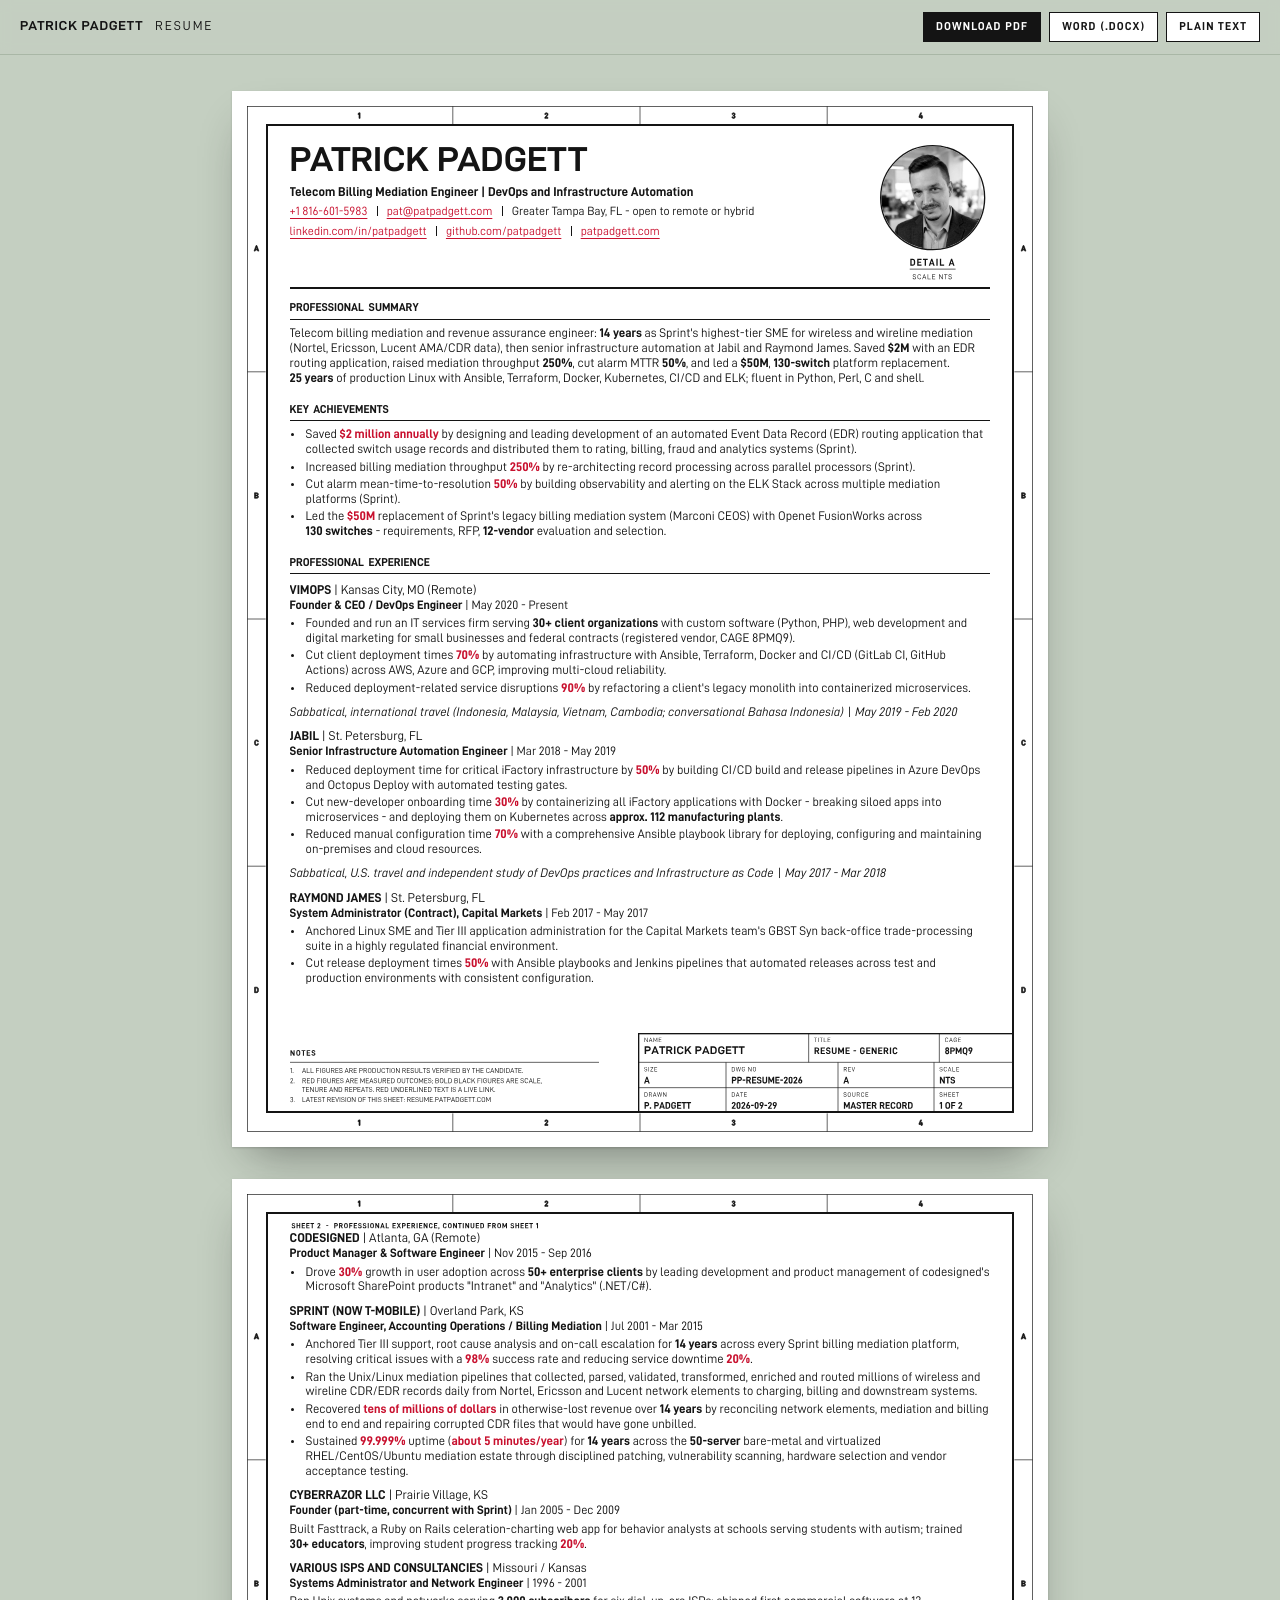
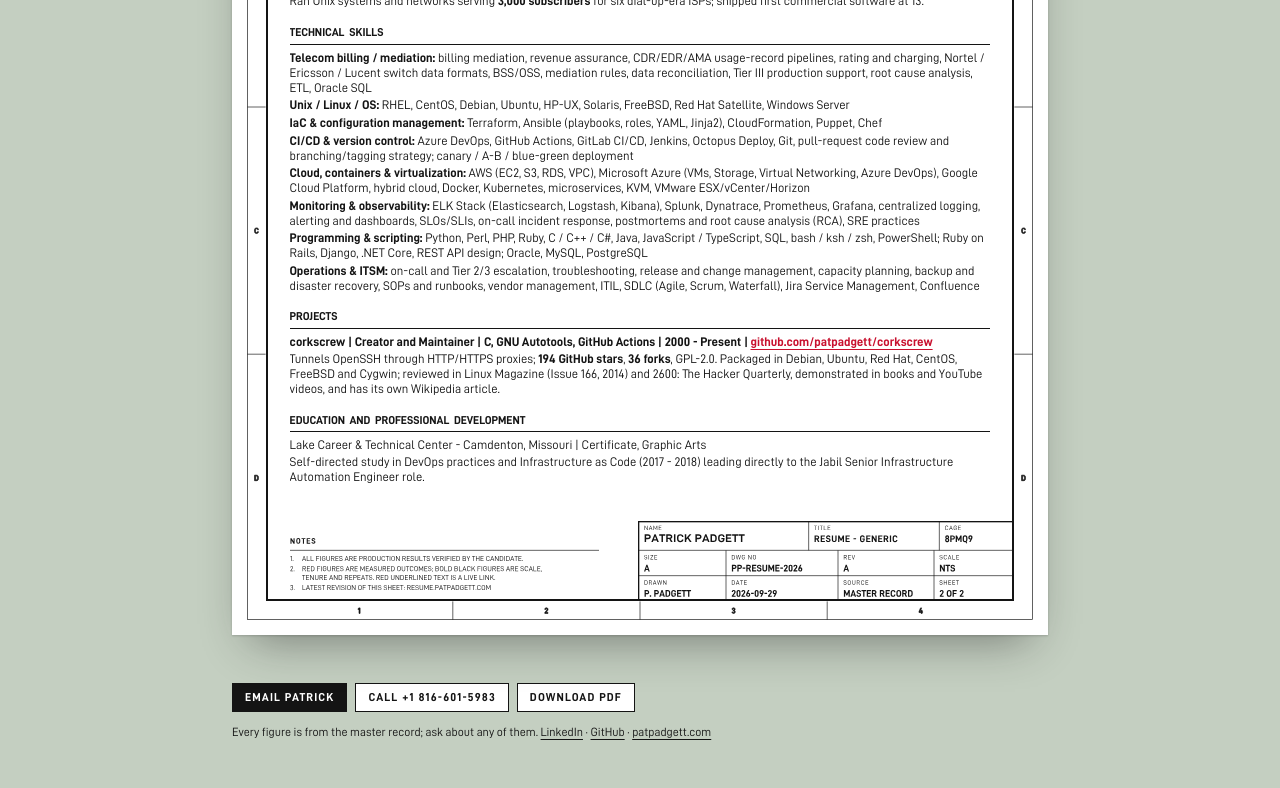
==== commit 4e64ac1e: "Critique round 3: metric-matched font fallbacks (CLS 0), font preloads, PDF keywords/creator, DOCX s" ====
--- a/index.html
+++ b/index.html
@@ -16,7 +16,7 @@
 <meta property="og:image" content="https://resume.patpadgett.com/assets/og-card.jpg">
 <meta property="og:image:width" content="1200">
 <meta property="og:image:height" content="630">
-<meta property="og:image:alt" content="Patrick Padgett's resume, sheet 1 of 2, drawn as an engineering drawing sheet">
+<meta property="og:image:alt" content="Patrick Padgett resume share card: name, headline, four measured outcomes and portrait, drawn as an engineering drawing sheet">
 <meta name="twitter:card" content="summary_large_image">
 <meta name="twitter:title" content="Patrick Padgett - Resume">
 <meta name="twitter:description" content="Patrick Padgett's resume: 14 years as Sprint's Tier III billing mediation SME (Nortel, Ericsson, Lucent CDR/EDR), then DevOps at Jabil and Raymond James.">
@@ -25,6 +25,9 @@
 <link rel="icon" href="/assets/icon.svg" type="image/svg+xml">
 <link rel="apple-touch-icon" href="/assets/apple-touch-icon.png">
 <link rel="alternate" type="application/pdf" href="/Patrick_Padgett_Resume.pdf" title="Patrick Padgett - Resume (PDF)">
+<link rel="preload" href="assets/fonts/D-DINExp-Bold.woff2" as="font" type="font/woff2" crossorigin>
+<link rel="preload" href="assets/fonts/D-DIN-Bold.woff2" as="font" type="font/woff2" crossorigin>
+<link rel="preload" href="assets/fonts/D-DIN.woff2" as="font" type="font/woff2" crossorigin>
 <link rel="stylesheet" href="styles.css">
 <script type="application/ld+json">{"@context":"https://schema.org","@type":"Person","@id":"https://resume.patpadgett.com/#person","name":"Patrick Padgett","url":"https://resume.patpadgett.com/","image":"https://resume.patpadgett.com/assets/headshot.jpg","email":"mailto:pat@patpadgett.com","telephone":"+1 816-601-5983","jobTitle":"Telecom Billing Mediation Engineer | DevOps and Infrastructure Automation","address":{"@type":"PostalAddress","addressRegion":"FL","addressLocality":"Tampa Bay","addressCountry":"US"},"sameAs":["https://www.linkedin.com/in/patpadgett","https://github.com/patpadgett","https://patpadgett.com","https://work.patpadgett.com","https://blog.patpadgett.com"],"knowsAbout":["Telecom billing mediation","Revenue assurance","CDR/EDR processing","Linux","Ansible","Terraform","Kubernetes","Docker","CI/CD","ELK Stack","Python","Perl","C"],"alumniOf":{"@type":"EducationalOrganization","name":"Lake Career & Technical Center"},"mainEntityOfPage":{"@type":"WebPage","@id":"https://resume.patpadgett.com/","name":"Patrick Padgett - Resume","hasPart":{"@type":"DigitalDocument","name":"Patrick Padgett - Resume (PDF)","url":"https://resume.patpadgett.com/Patrick_Padgett_Resume.pdf","encodingFormat":"application/pdf"}}}</script>
 </head>
@@ -39,7 +42,7 @@
   </div>
 </nav>
 <main class="board" id="resume" tabindex="-1">
-<section class="sheet" data-sheet="1"><svg class="zone" aria-hidden="true" viewBox="0 0 612.0 792.0" width="612.0pt" height="792.0pt"><g stroke="#141414" stroke-width="0.5"><rect x="11.52" y="11.52" width="588.96" height="768.96" fill="none" stroke="#141414" stroke-width="0.5"/><line x1="165.60" x2="165.60" y1="11.52" y2="25.2"/><line x1="165.60" x2="165.60" y1="766.8" y2="780.48"/><line x1="306.00" x2="306.00" y1="11.52" y2="25.2"/><line x1="306.00" x2="306.00" y1="766.8" y2="780.48"/><line x1="446.40" x2="446.40" y1="11.52" y2="25.2"/><line x1="446.40" x2="446.40" y1="766.8" y2="780.48"/><line y1="210.60" y2="210.60" x1="11.52" x2="25.2"/><line y1="210.60" y2="210.60" x1="586.8" x2="600.48"/><line y1="396.00" y2="396.00" x1="11.52" x2="25.2"/><line y1="396.00" y2="396.00" x1="586.8" x2="600.48"/><line y1="581.40" y2="581.40" x1="11.52" x2="25.2"/><line y1="581.40" y2="581.40" x1="586.8" x2="600.48"/><path fill="#141414" transform="translate(94.36 20.52)" d="M0.91 -3.27 0.21 -2.76V-3.61L0.91 -4.14H1.69V0.0H0.91Z"/><path fill="#141414" transform="translate(94.36 775.80)" d="M0.91 -3.27 0.21 -2.76V-3.61L0.91 -4.14H1.69V0.0H0.91Z"/><path fill="#141414" transform="translate(234.32 20.52)" d="M0.28 -0.62 1.66 -2.40Q1.89 -2.71 1.89 -2.98V-3.07Q1.89 -3.28 1.77 -3.41Q1.65 -3.54 1.45 -3.54Q1.26 -3.54 1.14 -3.40Q1.03 -3.27 1.03 -3.04V-2.94H0.27V-3.09Q0.27 -3.41 0.41 -3.66Q0.56 -3.91 0.84 -4.06Q1.11 -4.20 1.48 -4.20Q1.84 -4.20 2.12 -4.05Q2.39 -3.90 2.54 -3.65Q2.68 -3.40 2.68 -3.09V-2.99Q2.68 -2.72 2.59 -2.49Q2.49 -2.26 2.31 -2.02L1.27 -0.69H2.68V0.0H0.28Z"/><path fill="#141414" transform="translate(234.32 775.80)" d="M0.28 -0.62 1.66 -2.40Q1.89 -2.71 1.89 -2.98V-3.07Q1.89 -3.28 1.77 -3.41Q1.65 -3.54 1.45 -3.54Q1.26 -3.54 1.14 -3.40Q1.03 -3.27 1.03 -3.04V-2.94H0.27V-3.09Q0.27 -3.41 0.41 -3.66Q0.56 -3.91 0.84 -4.06Q1.11 -4.20 1.48 -4.20Q1.84 -4.20 2.12 -4.05Q2.39 -3.90 2.54 -3.65Q2.68 -3.40 2.68 -3.09V-2.99Q2.68 -2.72 2.59 -2.49Q2.49 -2.26 2.31 -2.02L1.27 -0.69H2.68V0.0H0.28Z"/><path fill="#141414" transform="translate(374.69 20.52)" d="M0.27 -1.00V-1.12H1.00V-1.03Q1.00 -0.82 1.12 -0.71Q1.24 -0.6 1.48 -0.6Q1.70 -0.6 1.83 -0.74Q1.96 -0.88 1.96 -1.13V-1.24Q1.96 -1.51 1.82 -1.65Q1.68 -1.8 1.42 -1.8H1.21V-2.46H1.41Q1.64 -2.46 1.77 -2.59Q1.89 -2.73 1.89 -2.96V-3.05Q1.89 -3.28 1.77 -3.41Q1.66 -3.54 1.45 -3.54Q1.24 -3.54 1.13 -3.42Q1.02 -3.30 1.02 -3.10V-3.0H0.3V-3.10Q0.3 -3.62 0.61 -3.91Q0.93 -4.20 1.48 -4.20Q2.03 -4.20 2.34 -3.90Q2.65 -3.61 2.65 -3.11V-3.02Q2.65 -2.75 2.53 -2.54Q2.40 -2.32 2.17 -2.20Q2.44 -2.08 2.58 -1.84Q2.72 -1.59 2.72 -1.24V-1.13Q2.72 -0.76 2.56 -0.49Q2.41 -0.22 2.13 -0.08Q1.84 0.06 1.49 0.06Q0.91 0.06 0.59 -0.21Q0.27 -0.49 0.27 -1.00Z"/><path fill="#141414" transform="translate(374.69 775.80)" d="M0.27 -1.00V-1.12H1.00V-1.03Q1.00 -0.82 1.12 -0.71Q1.24 -0.6 1.48 -0.6Q1.70 -0.6 1.83 -0.74Q1.96 -0.88 1.96 -1.13V-1.24Q1.96 -1.51 1.82 -1.65Q1.68 -1.8 1.42 -1.8H1.21V-2.46H1.41Q1.64 -2.46 1.77 -2.59Q1.89 -2.73 1.89 -2.96V-3.05Q1.89 -3.28 1.77 -3.41Q1.66 -3.54 1.45 -3.54Q1.24 -3.54 1.13 -3.42Q1.02 -3.30 1.02 -3.10V-3.0H0.3V-3.10Q0.3 -3.62 0.61 -3.91Q0.93 -4.20 1.48 -4.20Q2.03 -4.20 2.34 -3.90Q2.65 -3.61 2.65 -3.11V-3.02Q2.65 -2.75 2.53 -2.54Q2.40 -2.32 2.17 -2.20Q2.44 -2.08 2.58 -1.84Q2.72 -1.59 2.72 -1.24V-1.13Q2.72 -0.76 2.56 -0.49Q2.41 -0.22 2.13 -0.08Q1.84 0.06 1.49 0.06Q0.91 0.06 0.59 -0.21Q0.27 -0.49 0.27 -1.00Z"/><path fill="#141414" transform="translate(515.04 20.52)" d="M2.91 -0.66H2.58V0.0H1.79V-0.66H0.21V-1.35L1.39 -4.14H2.17L0.99 -1.35H1.79V-2.32H2.58V-1.35H2.91Z"/><path fill="#141414" transform="translate(515.04 775.80)" d="M2.91 -0.66H2.58V0.0H1.79V-0.66H0.21V-1.35L1.39 -4.14H2.17L0.99 -1.35H1.79V-2.32H2.58V-1.35H2.91Z"/><path fill="#141414" transform="translate(16.54 120.06)" d="M2.52 -0.80H1.10L0.85 0.0H0.02L1.49 -4.14H2.13L3.61 0.0H2.77ZM2.31 -1.45 1.81 -3.04 1.31 -1.45Z"/><path fill="#141414" transform="translate(591.82 120.06)" d="M2.52 -0.80H1.10L0.85 0.0H0.02L1.49 -4.14H2.13L3.61 0.0H2.77ZM2.31 -1.45 1.81 -3.04 1.31 -1.45Z"/><path fill="#141414" transform="translate(16.57 305.46)" d="M3.28 -1.18Q3.28 -0.62 2.95 -0.31Q2.61 0.0 2.01 0.0H0.35V-4.14H1.95Q2.55 -4.14 2.89 -3.84Q3.23 -3.54 3.23 -2.98Q3.23 -2.71 3.09 -2.48Q2.95 -2.25 2.71 -2.13Q2.99 -2.00 3.14 -1.76Q3.28 -1.52 3.28 -1.18ZM1.14 -3.45V-2.44H1.89Q2.16 -2.44 2.30 -2.57Q2.44 -2.70 2.44 -2.94Q2.44 -3.19 2.30 -3.32Q2.16 -3.45 1.89 -3.45ZM2.50 -1.24Q2.50 -1.48 2.36 -1.62Q2.22 -1.76 1.93 -1.76H1.14V-0.68H1.93Q2.22 -0.68 2.36 -0.83Q2.50 -0.97 2.50 -1.24Z"/><path fill="#141414" transform="translate(591.85 305.46)" d="M3.28 -1.18Q3.28 -0.62 2.95 -0.31Q2.61 0.0 2.01 0.0H0.35V-4.14H1.95Q2.55 -4.14 2.89 -3.84Q3.23 -3.54 3.23 -2.98Q3.23 -2.71 3.09 -2.48Q2.95 -2.25 2.71 -2.13Q2.99 -2.00 3.14 -1.76Q3.28 -1.52 3.28 -1.18ZM1.14 -3.45V-2.44H1.89Q2.16 -2.44 2.30 -2.57Q2.44 -2.70 2.44 -2.94Q2.44 -3.19 2.30 -3.32Q2.16 -3.45 1.89 -3.45ZM2.50 -1.24Q2.50 -1.48 2.36 -1.62Q2.22 -1.76 1.93 -1.76H1.14V-0.68H1.93Q2.22 -0.68 2.36 -0.83Q2.50 -0.97 2.50 -1.24Z"/><path fill="#141414" transform="translate(16.56 490.86)" d="M0.3 -1.60V-2.55Q0.3 -4.2 1.81 -4.2Q2.49 -4.2 2.89 -3.84Q3.30 -3.48 3.30 -2.82V-2.78H2.51V-2.82Q2.51 -3.13 2.33 -3.32Q2.14 -3.51 1.81 -3.51Q1.43 -3.51 1.26 -3.27Q1.09 -3.04 1.09 -2.50V-1.61Q1.09 -1.11 1.26 -0.88Q1.44 -0.65 1.82 -0.65Q2.16 -0.65 2.33 -0.83Q2.51 -1.01 2.51 -1.32V-1.37H3.28V-1.33Q3.28 -0.66 2.89 -0.30Q2.49 0.04 1.80 0.04Q0.3 0.04 0.3 -1.60Z"/><path fill="#141414" transform="translate(591.84 490.86)" d="M0.3 -1.60V-2.55Q0.3 -4.2 1.81 -4.2Q2.49 -4.2 2.89 -3.84Q3.30 -3.48 3.30 -2.82V-2.78H2.51V-2.82Q2.51 -3.13 2.33 -3.32Q2.14 -3.51 1.81 -3.51Q1.43 -3.51 1.26 -3.27Q1.09 -3.04 1.09 -2.50V-1.61Q1.09 -1.11 1.26 -0.88Q1.44 -0.65 1.82 -0.65Q2.16 -0.65 2.33 -0.83Q2.51 -1.01 2.51 -1.32V-1.37H3.28V-1.33Q3.28 -0.66 2.89 -0.30Q2.49 0.04 1.80 0.04Q0.3 0.04 0.3 -1.60Z"/><path fill="#141414" transform="translate(16.56 676.26)" d="M0.35 -4.14H1.81Q2.50 -4.14 2.90 -3.75Q3.30 -3.37 3.30 -2.49V-1.65Q3.30 -0.77 2.89 -0.38Q2.48 0.0 1.78 0.0H0.35ZM1.80 -0.68Q2.16 -0.68 2.33 -0.91Q2.51 -1.15 2.51 -1.65V-2.45Q2.51 -2.98 2.34 -3.21Q2.16 -3.45 1.80 -3.45H1.14V-0.68Z"/><path fill="#141414" transform="translate(591.84 676.26)" d="M0.35 -4.14H1.81Q2.50 -4.14 2.90 -3.75Q3.30 -3.37 3.30 -2.49V-1.65Q3.30 -0.77 2.89 -0.38Q2.48 0.0 1.78 0.0H0.35ZM1.80 -0.68Q2.16 -0.68 2.33 -0.91Q2.51 -1.15 2.51 -1.65V-2.45Q2.51 -2.98 2.34 -3.21Q2.16 -3.45 1.80 -3.45H1.14V-0.68Z"/></g></svg><div class="flow"><header class="head"><div class="head-text"><h1>Patrick Padgett</h1><p class="headline">Telecom Billing Mediation Engineer | DevOps and Infrastructure Automation</p><p class="contact"><span><a href="tel:+18166015983">+1 816-601-5983</a></span><span><a href="mailto:pat@patpadgett.com">pat@patpadgett.com</a></span><span>Greater Tampa Bay, FL - open to remote or hybrid</span></p><p class="contact"><span><a href="https://www.linkedin.com/in/patpadgett">linkedin.com/in/patpadgett</a></span><span><a href="https://github.com/patpadgett">github.com/patpadgett</a></span><span><a href="https://patpadgett.com">patpadgett.com</a></span></p></div><figure class="detail"><svg viewBox="0 0 82.0 103.0" width="82.0pt" height="103.0pt" role="img" aria-label="Patrick Padgett, headshot"><defs><clipPath id="detclip"><circle cx="41.0" cy="41.0" r="38.5"></circle></clipPath></defs><image href="assets/headshot.jpg" x="2.0" y="2.0" width="78.0" height="78.0" clip-path="url(#detclip)" preserveAspectRatio="xMidYMid slice"></image><circle cx="41.0" cy="41.0" r="39.0" fill="none" stroke="#141414" stroke-width="1.0"></circle><path fill="#141414" transform="translate(23.81 92.00)" d="M0.43 -5.10H2.23Q3.08 -5.10 3.57 -4.63Q4.07 -4.15 4.07 -3.07V-2.03Q4.07 -0.95 3.56 -0.47Q3.06 0.0 2.20 0.0H0.43ZM2.22 -0.84Q2.66 -0.84 2.88 -1.13Q3.10 -1.42 3.10 -2.04V-3.02Q3.10 -3.67 2.88 -3.97Q2.67 -4.26 2.22 -4.26H1.40V-0.84ZM6.58 -4.26V-2.99H8.52V-2.15H6.58V-0.84H8.85V0.0H5.61V-5.10H8.85V-4.26ZM13.48 -4.26H12.18V0.0H11.20V-4.26H9.90V-5.10H13.48ZM17.38 -0.99H15.62L15.31 0.0H14.29L16.10 -5.10H16.90L18.72 0.0H17.69ZM17.12 -1.79 16.50 -3.75 15.88 -1.79ZM19.97 -5.10H20.94V0.0H19.97ZM22.59 -5.10H23.56V-0.84H25.80V0.0H22.59ZM32.27 -0.99H30.51L30.20 0.0H29.18L30.99 -5.10H31.79L33.61 0.0H32.58ZM32.01 -1.79 31.39 -3.75 30.77 -1.79Z"></path><line x1="23.81" x2="58.19" y1="94.60" y2="94.60" stroke="#141414" stroke-width="0.5"></line><path fill="#141414" transform="translate(25.83 102.20)" d="M0.17 -1.05H0.56Q0.64 -0.31 1.45 -0.31Q1.87 -0.31 2.09 -0.49Q2.31 -0.66 2.31 -1.00Q2.31 -1.31 2.13 -1.47Q1.96 -1.63 1.61 -1.69L1.19 -1.76Q0.73 -1.83 0.49 -2.07Q0.25 -2.30 0.25 -2.73Q0.25 -3.22 0.58 -3.49Q0.91 -3.77 1.45 -3.77Q1.94 -3.77 2.26 -3.51Q2.58 -3.26 2.64 -2.73H2.25Q2.18 -3.43 1.44 -3.43Q1.06 -3.43 0.85 -3.25Q0.63 -3.07 0.63 -2.75Q0.63 -2.48 0.80 -2.33Q0.96 -2.17 1.30 -2.11L1.73 -2.04Q2.20 -1.96 2.45 -1.71Q2.7 -1.47 2.7 -1.03Q2.7 -0.52 2.35 -0.24Q2.01 0.03 1.42 0.03Q0.86 0.03 0.54 -0.24Q0.22 -0.51 0.17 -1.05ZM3.84 -1.38V-2.34Q3.84 -3.08 4.20 -3.43Q4.55 -3.77 5.15 -3.77Q5.53 -3.77 5.82 -3.63Q6.11 -3.49 6.26 -3.23Q6.42 -2.97 6.42 -2.63V-2.61H6.03V-2.63Q6.03 -2.99 5.79 -3.20Q5.56 -3.41 5.15 -3.41Q4.70 -3.41 4.47 -3.16Q4.23 -2.91 4.23 -2.33V-1.36Q4.23 -0.31 5.16 -0.31Q5.56 -0.31 5.79 -0.52Q6.03 -0.73 6.03 -1.09V-1.11H6.41V-1.09Q6.41 -0.57 6.07 -0.26Q5.73 0.04 5.15 0.04Q4.55 0.04 4.20 -0.29Q3.84 -0.64 3.84 -1.38ZM9.67 -0.89H8.08L7.77 0.0H7.36L8.71 -3.72H9.04L10.40 0.0H9.98ZM9.55 -1.23 8.87 -3.17 8.20 -1.23ZM11.41 -3.72H11.80V-0.35H13.66V0.0H11.41ZM15.20 -3.36V-2.07H16.79V-1.71H15.20V-0.35H17.06V0.0H14.80V-3.72H17.06V-3.36ZM22.72 -3.72V0.0H22.33L20.40 -3.00V0.0H20.01V-3.72H20.40L22.33 -0.73V-3.72ZM26.26 -3.36H25.19V0.0H24.80V-3.36H23.74V-3.72H26.26ZM27.02 -1.05H27.41Q27.48 -0.31 28.29 -0.31Q28.71 -0.31 28.93 -0.49Q29.15 -0.66 29.15 -1.00Q29.15 -1.31 28.98 -1.47Q28.80 -1.63 28.45 -1.69L28.03 -1.76Q27.58 -1.83 27.34 -2.07Q27.09 -2.30 27.09 -2.73Q27.09 -3.22 27.42 -3.49Q27.75 -3.77 28.29 -3.77Q28.79 -3.77 29.10 -3.51Q29.42 -3.26 29.48 -2.73H29.09Q29.03 -3.43 28.29 -3.43Q27.90 -3.43 27.69 -3.25Q27.48 -3.07 27.48 -2.75Q27.48 -2.48 27.64 -2.33Q27.81 -2.17 28.14 -2.11L28.57 -2.04Q29.04 -1.96 29.29 -1.71Q29.54 -1.47 29.54 -1.03Q29.54 -0.52 29.20 -0.24Q28.86 0.03 28.26 0.03Q27.70 0.03 27.38 -0.24Q27.07 -0.51 27.02 -1.05Z"></path></svg></figure></header><h2>PROFESSIONAL SUMMARY</h2><p class="summary">Telecom billing mediation and revenue assurance engineer: <b class="num">14 years</b> as Sprint's highest-tier SME for wireless and wireline mediation (Nortel, Ericsson, Lucent AMA/CDR data), then senior infrastructure automation at Jabil and Raymond James. Saved <b class="num">$2M</b> with an EDR routing application, raised mediation throughput <b class="num">250%</b>, cut alarm MTTR <b class="num">50%</b>, and led a <b class="num">$50M</b>, <b class="num">130-switch</b> platform replacement. <b class="num">25 years</b> of production Linux with Ansible, Terraform, Docker, Kubernetes, CI/CD and ELK; fluent in Python, Perl, C and shell.</p><h2>KEY ACHIEVEMENTS</h2><ul class=""><li>Saved <b class="fig wrap">$2 million annually</b> by designing and leading development of an automated Event Data Record (EDR) routing application that collected switch usage records and distributed them to rating, billing, fraud and analytics systems (Sprint).</li><li>Increased billing mediation throughput <b class="fig">250%</b> by re-architecting record processing across parallel processors (Sprint).</li><li>Cut alarm mean-time-to-resolution <b class="fig">50%</b> by building observability and alerting on the ELK Stack across multiple mediation platforms (Sprint).</li><li>Led the <b class="fig">$50M</b> replacement of Sprint's legacy billing mediation system (Marconi CEOS) with Openet FusionWorks across <b class="num">130 switches</b> - requirements, RFP, <b class="num">12-vendor</b> evaluation and selection.</li></ul><h2>PROFESSIONAL EXPERIENCE</h2><div class="job"><h3>VIMOPS<span class="loc"> | Kansas City, MO (Remote)</span></h3><p class="title">Founder &amp; CEO / DevOps Engineer<span class="dates"> | May 2020 - Present</span></p></div><ul class="exp"><li>Founded and run an IT services firm serving <b class="num wrap">30+ client organizations</b> with custom software (Python, PHP), web development and digital marketing for small businesses and federal contracts (registered vendor, CAGE 8PMQ9).</li><li>Cut client deployment times <b class="fig">70%</b> by automating infrastructure with Ansible, Terraform, Docker and CI/CD (GitLab CI, GitHub Actions) across AWS, Azure and GCP, improving multi-cloud reliability.</li><li>Reduced deployment-related service disruptions <b class="fig">90%</b> by refactoring a client's legacy monolith into containerized microservices.</li></ul><p class="sabb">Sabbatical, international travel (Indonesia, Malaysia, Vietnam, Cambodia; conversational Bahasa Indonesia) | May 2019 - Feb 2020</p><div class="job"><h3>JABIL<span class="loc"> | St. Petersburg, FL</span></h3><p class="title">Senior Infrastructure Automation Engineer<span class="dates"> | Mar 2018 - May 2019</span></p></div><ul class="exp"><li>Reduced deployment time for critical iFactory infrastructure by <b class="fig">50%</b> by building CI/CD build and release pipelines in Azure DevOps and Octopus Deploy with automated testing gates.</li><li>Cut new-developer onboarding time <b class="fig">30%</b> by containerizing all iFactory applications with Docker - breaking siloed apps into microservices - and deploying them on Kubernetes across <b class="num wrap">approx. 112 manufacturing plants</b>.</li><li>Reduced manual configuration time <b class="fig">70%</b> with a comprehensive Ansible playbook library for deploying, configuring and maintaining on-premises and cloud resources.</li></ul><p class="sabb">Sabbatical, U.S. travel and independent study of DevOps practices and Infrastructure as Code | May 2017 - Mar 2018</p><div class="job"><h3>RAYMOND JAMES<span class="loc"> | St. Petersburg, FL</span></h3><p class="title">System Administrator (Contract), Capital Markets<span class="dates"> | Feb 2017 - May 2017</span></p></div><ul class="exp"><li>Anchored Linux SME and Tier III application administration for the Capital Markets team's GBST Syn back-office trade-processing suite in a highly regulated financial environment.</li><li>Cut release deployment times <b class="fig">50%</b> with Ansible playbooks and Jenkins pipelines that automated releases across test and production environments with consistent configuration.</li></ul></div><div class="foot"><svg class="nb" aria-hidden="true" viewBox="0 0 232.0 60.0" width="232.0pt" height="60.0pt"><path fill="#141414" transform="translate(0.00 17.00)" d="M3.45 -4.14V0.0H2.66L1.14 -2.58V0.0H0.35V-4.14H1.14L2.66 -1.54V-4.14ZM4.70 -1.60V-2.55Q4.70 -4.2 6.21 -4.2Q6.9 -4.2 7.30 -3.81Q7.70 -3.42 7.70 -2.55V-1.60Q7.70 -0.72 7.29 -0.33Q6.88 0.04 6.18 0.04Q4.70 0.04 4.70 -1.60ZM6.91 -1.61V-2.50Q6.91 -3.03 6.74 -3.27Q6.57 -3.51 6.21 -3.51Q5.83 -3.51 5.66 -3.27Q5.49 -3.04 5.49 -2.50V-1.61Q5.49 -1.10 5.66 -0.87Q5.83 -0.65 6.21 -0.65Q6.57 -0.65 6.74 -0.88Q6.91 -1.11 6.91 -1.61ZM11.54 -3.45H10.48V0.0H9.69V-3.45H8.63V-4.14H11.54ZM13.32 -3.45V-2.43H14.89V-1.74H13.32V-0.68H15.16V0.0H12.53V-4.14H15.16V-3.45ZM16.12 -1.26H16.86Q16.90 -0.91 17.08 -0.77Q17.26 -0.63 17.61 -0.63Q18.27 -0.63 18.27 -1.18Q18.27 -1.42 18.14 -1.55Q18.01 -1.68 17.72 -1.73L17.33 -1.8Q16.21 -1.98 16.21 -2.95Q16.21 -3.52 16.59 -3.86Q16.97 -4.2 17.60 -4.2Q18.21 -4.2 18.57 -3.87Q18.93 -3.55 18.97 -2.96H18.22Q18.20 -3.26 18.04 -3.40Q17.89 -3.54 17.59 -3.54Q17.28 -3.54 17.13 -3.39Q16.97 -3.25 16.97 -3.01Q16.97 -2.79 17.11 -2.67Q17.25 -2.54 17.54 -2.49L17.98 -2.41Q19.05 -2.22 19.05 -1.24Q19.05 -0.62 18.65 -0.29Q18.25 0.03 17.57 0.03Q16.90 0.03 16.53 -0.29Q16.16 -0.63 16.12 -1.26Z"/><line x1="0" x2="232.0" y1="22" y2="22" stroke="#141414" stroke-width="0.5"/><path fill="#141414" transform="translate(0.00 30.00)" d="M0.91 -3.27 0.27 -2.79V-3.23L0.90 -3.72H1.30V0.0H0.91ZM2.06 -0.49H2.53V0.0H2.06Z"/><path fill="#141414" transform="translate(9.00 30.00)" d="M2.34 -0.89H0.76L0.45 0.0H0.03L1.39 -3.72H1.72L3.07 0.0H2.66ZM2.23 -1.23 1.55 -3.17 0.88 -1.23ZM3.60 -3.72H3.99V-0.35H5.85V0.0H3.60ZM6.51 -3.72H6.90V-0.35H8.76V0.0H6.51ZM11.04 -3.36V-2.06H12.64V-1.70H11.04V0.0H10.64V-3.72H12.91V-3.36ZM13.65 -3.72H14.05V0.0H13.65ZM14.93 -1.38V-2.34Q14.93 -3.08 15.29 -3.43Q15.64 -3.77 16.23 -3.77Q16.62 -3.77 16.90 -3.63Q17.19 -3.49 17.35 -3.23Q17.50 -2.98 17.50 -2.64V-2.62H17.11V-2.64Q17.11 -3.00 16.87 -3.21Q16.64 -3.41 16.24 -3.41Q15.79 -3.41 15.56 -3.16Q15.33 -2.90 15.33 -2.33V-1.36Q15.33 -0.31 16.24 -0.31Q16.67 -0.31 16.89 -0.55Q17.12 -0.78 17.12 -1.29V-1.57H16.23V-1.91H17.51V-1.36Q17.51 -0.62 17.17 -0.29Q16.82 0.04 16.23 0.04Q15.64 0.04 15.29 -0.29Q14.93 -0.64 14.93 -1.38ZM18.36 -1.21V-3.72H18.75V-1.24Q18.75 -0.82 18.99 -0.56Q19.24 -0.31 19.64 -0.31Q20.04 -0.31 20.28 -0.56Q20.53 -0.82 20.53 -1.24V-3.72H20.92V-1.21Q20.92 -0.84 20.76 -0.56Q20.59 -0.28 20.30 -0.12Q20.01 0.03 19.64 0.03Q19.27 0.03 18.98 -0.12Q18.69 -0.28 18.52 -0.56Q18.36 -0.85 18.36 -1.21ZM23.13 -1.63H22.23V0.0H21.84V-3.72H23.22Q23.74 -3.72 24.04 -3.45Q24.34 -3.18 24.34 -2.67Q24.34 -2.27 24.13 -2.01Q23.92 -1.76 23.54 -1.67L24.42 0.0H23.97ZM22.23 -1.97H23.19Q23.55 -1.97 23.75 -2.15Q23.95 -2.33 23.95 -2.67Q23.95 -3.01 23.75 -3.19Q23.56 -3.36 23.19 -3.36H22.23ZM25.52 -3.36V-2.07H27.12V-1.71H25.52V-0.35H27.39V0.0H25.13V-3.72H27.39V-3.36ZM27.88 -1.05H28.27Q28.35 -0.31 29.16 -0.31Q29.58 -0.31 29.79 -0.49Q30.01 -0.66 30.01 -1.00Q30.01 -1.31 29.84 -1.47Q29.67 -1.63 29.32 -1.69L28.90 -1.76Q28.44 -1.83 28.20 -2.07Q27.96 -2.30 27.96 -2.73Q27.96 -3.22 28.29 -3.49Q28.62 -3.77 29.16 -3.77Q29.65 -3.77 29.97 -3.51Q30.28 -3.26 30.34 -2.73H29.95Q29.89 -3.43 29.15 -3.43Q28.77 -3.43 28.55 -3.25Q28.34 -3.07 28.34 -2.75Q28.34 -2.48 28.50 -2.33Q28.67 -2.17 29.00 -2.11L29.44 -2.04Q29.91 -1.96 30.15 -1.71Q30.40 -1.47 30.40 -1.03Q30.40 -0.52 30.06 -0.24Q29.72 0.03 29.13 0.03Q28.57 0.03 28.25 -0.24Q27.93 -0.51 27.88 -1.05ZM34.28 -0.89H32.70L32.38 0.0H31.97L33.32 -3.72H33.65L35.01 0.0H34.59ZM34.17 -1.23 33.49 -3.17 32.81 -1.23ZM36.82 -1.63H35.93V0.0H35.53V-3.72H36.91Q37.44 -3.72 37.74 -3.45Q38.04 -3.18 38.04 -2.67Q38.04 -2.27 37.83 -2.01Q37.62 -1.76 37.24 -1.67L38.12 0.0H37.67ZM35.93 -1.97H36.88Q37.24 -1.97 37.44 -2.15Q37.64 -2.33 37.64 -2.67Q37.64 -3.01 37.45 -3.19Q37.25 -3.36 36.88 -3.36H35.93ZM39.22 -3.36V-2.07H40.81V-1.71H39.22V-0.35H41.08V0.0H38.82V-3.72H41.08V-3.36ZM45.57 -2.61Q45.57 -2.11 45.25 -1.82Q44.93 -1.53 44.39 -1.53H43.45V0.0H43.05V-3.72H44.39Q44.94 -3.72 45.25 -3.43Q45.57 -3.14 45.57 -2.61ZM45.17 -2.61Q45.17 -2.99 44.96 -3.18Q44.75 -3.36 44.36 -3.36H43.45V-1.89H44.36Q44.75 -1.89 44.96 -2.07Q45.17 -2.25 45.17 -2.61ZM47.52 -1.63H46.62V0.0H46.22V-3.72H47.61Q48.13 -3.72 48.43 -3.45Q48.73 -3.18 48.73 -2.67Q48.73 -2.27 48.52 -2.01Q48.31 -1.76 47.93 -1.67L48.81 0.0H48.36ZM46.62 -1.97H47.57Q47.94 -1.97 48.14 -2.15Q48.34 -2.33 48.34 -2.67Q48.34 -3.01 48.14 -3.19Q47.94 -3.36 47.57 -3.36H46.62ZM49.44 -1.38V-2.34Q49.44 -3.08 49.79 -3.43Q50.14 -3.77 50.73 -3.77Q51.32 -3.77 51.67 -3.43Q52.02 -3.08 52.02 -2.34V-1.38Q52.02 -0.64 51.67 -0.29Q51.32 0.04 50.73 0.04Q50.13 0.04 49.79 -0.29Q49.44 -0.64 49.44 -1.38ZM51.62 -1.36V-2.33Q51.62 -3.41 50.73 -3.41Q50.29 -3.41 50.06 -3.16Q49.83 -2.90 49.83 -2.33V-1.36Q49.83 -0.81 50.06 -0.56Q50.29 -0.31 50.73 -0.31Q51.62 -0.31 51.62 -1.36ZM52.86 -3.72H54.14Q54.73 -3.72 55.08 -3.38Q55.43 -3.04 55.43 -2.30V-1.42Q55.43 -0.68 55.08 -0.34Q54.73 0.0 54.14 0.0H52.86ZM54.14 -0.35Q55.03 -0.35 55.03 -1.40V-2.28Q55.03 -2.85 54.80 -3.11Q54.57 -3.36 54.14 -3.36H53.26V-0.35ZM56.27 -1.21V-3.72H56.67V-1.24Q56.67 -0.82 56.91 -0.56Q57.15 -0.31 57.55 -0.31Q57.95 -0.31 58.20 -0.56Q58.44 -0.82 58.44 -1.24V-3.72H58.83V-1.21Q58.83 -0.84 58.67 -0.56Q58.50 -0.28 58.21 -0.12Q57.92 0.03 57.55 0.03Q57.19 0.03 56.89 -0.12Q56.60 -0.28 56.44 -0.56Q56.27 -0.85 56.27 -1.21ZM59.68 -1.38V-2.34Q59.68 -3.08 60.03 -3.43Q60.39 -3.77 60.99 -3.77Q61.37 -3.77 61.65 -3.63Q61.94 -3.49 62.10 -3.23Q62.26 -2.97 62.26 -2.63V-2.61H61.86V-2.63Q61.86 -2.99 61.63 -3.20Q61.39 -3.41 60.99 -3.41Q60.54 -3.41 60.30 -3.16Q60.07 -2.91 60.07 -2.33V-1.36Q60.07 -0.31 60.99 -0.31Q61.40 -0.31 61.63 -0.52Q61.86 -0.73 61.86 -1.09V-1.11H62.25V-1.09Q62.25 -0.57 61.91 -0.26Q61.57 0.04 60.99 0.04Q60.39 0.04 60.03 -0.29Q59.68 -0.64 59.68 -1.38ZM65.23 -3.36H64.16V0.0H63.77V-3.36H62.71V-3.72H65.23ZM65.80 -3.72H66.19V0.0H65.80ZM67.08 -1.38V-2.34Q67.08 -3.08 67.43 -3.43Q67.78 -3.77 68.38 -3.77Q68.96 -3.77 69.31 -3.43Q69.66 -3.08 69.66 -2.34V-1.38Q69.66 -0.64 69.31 -0.29Q68.96 0.04 68.37 0.04Q67.78 0.04 67.43 -0.29Q67.08 -0.64 67.08 -1.38ZM69.27 -1.36V-2.33Q69.27 -3.41 68.38 -3.41Q67.93 -3.41 67.70 -3.16Q67.47 -2.90 67.47 -2.33V-1.36Q67.47 -0.81 67.70 -0.56Q67.93 -0.31 68.38 -0.31Q69.27 -0.31 69.27 -1.36ZM73.22 -3.72V0.0H72.82L70.90 -3.00V0.0H70.50V-3.72H70.90L72.82 -0.73V-3.72ZM76.65 -1.63H75.76V0.0H75.36V-3.72H76.75Q77.27 -3.72 77.57 -3.45Q77.87 -3.18 77.87 -2.67Q77.87 -2.27 77.66 -2.01Q77.45 -1.76 77.07 -1.67L77.95 0.0H77.50ZM75.76 -1.97H76.71Q77.07 -1.97 77.27 -2.15Q77.47 -2.33 77.47 -2.67Q77.47 -3.01 77.28 -3.19Q77.08 -3.36 76.71 -3.36H75.76ZM79.05 -3.36V-2.07H80.64V-1.71H79.05V-0.35H80.91V0.0H78.65V-3.72H80.91V-3.36ZM81.41 -1.05H81.79Q81.87 -0.31 82.68 -0.31Q83.10 -0.31 83.32 -0.49Q83.54 -0.66 83.54 -1.00Q83.54 -1.31 83.37 -1.47Q83.19 -1.63 82.84 -1.69L82.42 -1.76Q81.97 -1.83 81.72 -2.07Q81.48 -2.30 81.48 -2.73Q81.48 -3.22 81.81 -3.49Q82.14 -3.77 82.68 -3.77Q83.18 -3.77 83.49 -3.51Q83.81 -3.26 83.87 -2.73H83.48Q83.41 -3.43 82.67 -3.43Q82.29 -3.43 82.08 -3.25Q81.86 -3.07 81.86 -2.75Q81.86 -2.48 82.03 -2.33Q82.19 -2.17 82.53 -2.11L82.96 -2.04Q83.43 -1.96 83.68 -1.71Q83.93 -1.47 83.93 -1.03Q83.93 -0.52 83.59 -0.24Q83.25 0.03 82.65 0.03Q82.09 0.03 81.77 -0.24Q81.45 -0.51 81.41 -1.05ZM84.66 -1.21V-3.72H85.06V-1.24Q85.06 -0.82 85.30 -0.56Q85.54 -0.31 85.95 -0.31Q86.35 -0.31 86.59 -0.56Q86.83 -0.82 86.83 -1.24V-3.72H87.23V-1.21Q87.23 -0.84 87.06 -0.56Q86.90 -0.28 86.61 -0.12Q86.31 0.03 85.95 0.03Q85.58 0.03 85.29 -0.12Q85.00 -0.28 84.83 -0.56Q84.66 -0.85 84.66 -1.21ZM88.14 -3.72H88.54V-0.35H90.40V0.0H88.14ZM93.18 -3.36H92.12V0.0H91.73V-3.36H90.67V-3.72H93.18ZM93.46 -1.05H93.85Q93.92 -0.31 94.73 -0.31Q95.15 -0.31 95.37 -0.49Q95.59 -0.66 95.59 -1.00Q95.59 -1.31 95.42 -1.47Q95.25 -1.63 94.89 -1.69L94.47 -1.76Q94.02 -1.83 93.78 -2.07Q93.53 -2.30 93.53 -2.73Q93.53 -3.22 93.86 -3.49Q94.19 -3.77 94.73 -3.77Q95.23 -3.77 95.55 -3.51Q95.86 -3.26 95.92 -2.73H95.53Q95.47 -3.43 94.73 -3.43Q94.34 -3.43 94.13 -3.25Q93.92 -3.07 93.92 -2.75Q93.92 -2.48 94.08 -2.33Q94.25 -2.17 94.58 -2.11L95.01 -2.04Q95.48 -1.96 95.73 -1.71Q95.98 -1.47 95.98 -1.03Q95.98 -0.52 95.64 -0.24Q95.30 0.03 94.71 0.03Q94.14 0.03 93.83 -0.24Q93.51 -0.51 93.46 -1.05ZM97.55 -3.72H97.96L98.92 -0.63L99.88 -3.72H100.29L99.08 0.0H98.76ZM101.21 -3.36V-2.07H102.81V-1.71H101.21V-0.35H103.08V0.0H100.82V-3.72H103.08V-3.36ZM105.12 -1.63H104.22V0.0H103.83V-3.72H105.21Q105.73 -3.72 106.03 -3.45Q106.33 -3.18 106.33 -2.67Q106.33 -2.27 106.12 -2.01Q105.91 -1.76 105.53 -1.67L106.41 0.0H105.96ZM104.22 -1.97H105.18Q105.54 -1.97 105.74 -2.15Q105.94 -2.33 105.94 -2.67Q105.94 -3.01 105.74 -3.19Q105.54 -3.36 105.18 -3.36H104.22ZM107.16 -3.72H107.55V0.0H107.16ZM108.91 -3.36V-2.06H110.51V-1.70H108.91V0.0H108.51V-3.72H110.78V-3.36ZM111.52 -3.72H111.92V0.0H111.52ZM113.27 -3.36V-2.07H114.87V-1.71H113.27V-0.35H115.14V0.0H112.88V-3.72H115.14V-3.36ZM115.88 -3.72H117.16Q117.75 -3.72 118.10 -3.38Q118.45 -3.04 118.45 -2.30V-1.42Q118.45 -0.68 118.10 -0.34Q117.75 0.0 117.16 0.0H115.88ZM117.16 -0.35Q118.05 -0.35 118.05 -1.40V-2.28Q118.05 -2.85 117.82 -3.11Q117.59 -3.36 117.16 -3.36H116.28V-0.35ZM123.04 -1.02Q123.04 -0.54 122.74 -0.27Q122.44 0.0 121.92 0.0H120.52V-3.72H121.88Q122.41 -3.72 122.70 -3.46Q122.99 -3.21 122.99 -2.74Q122.99 -2.45 122.83 -2.23Q122.68 -2.00 122.41 -1.91Q122.73 -1.81 122.89 -1.58Q123.04 -1.35 123.04 -1.02ZM120.91 -3.37V-2.07H121.84Q122.19 -2.07 122.39 -2.23Q122.59 -2.39 122.59 -2.72Q122.59 -3.04 122.40 -3.21Q122.20 -3.37 121.85 -3.37ZM122.65 -1.04Q122.65 -1.38 122.45 -1.55Q122.25 -1.72 121.87 -1.72H120.91V-0.35H121.87Q122.24 -0.35 122.45 -0.52Q122.65 -0.70 122.65 -1.04ZM125.00 -1.56V0.0H124.61V-1.56L123.49 -3.72H123.92L124.80 -1.93L125.69 -3.72H126.11ZM129.99 -3.36H128.93V0.0H128.54V-3.36H127.47V-3.72H129.99ZM133.05 -3.72V0.0H132.66V-1.72H130.91V0.0H130.52V-3.72H130.91V-2.08H132.66V-3.72ZM134.36 -3.36V-2.07H135.96V-1.71H134.36V-0.35H136.23V0.0H133.97V-3.72H136.23V-3.36ZM138.13 -1.38V-2.34Q138.13 -3.08 138.48 -3.43Q138.84 -3.77 139.44 -3.77Q139.82 -3.77 140.11 -3.63Q140.40 -3.49 140.55 -3.23Q140.71 -2.97 140.71 -2.63V-2.61H140.31V-2.63Q140.31 -2.99 140.08 -3.20Q139.84 -3.41 139.44 -3.41Q138.99 -3.41 138.76 -3.16Q138.52 -2.91 138.52 -2.33V-1.36Q138.52 -0.31 139.44 -0.31Q139.85 -0.31 140.08 -0.52Q140.31 -0.73 140.31 -1.09V-1.11H140.70V-1.09Q140.70 -0.57 140.36 -0.26Q140.02 0.04 139.44 0.04Q138.84 0.04 138.48 -0.29Q138.13 -0.64 138.13 -1.38ZM143.47 -0.89H141.89L141.57 0.0H141.16L142.51 -3.72H142.84L144.20 0.0H143.78ZM143.35 -1.23 142.67 -3.17 142.00 -1.23ZM147.44 -3.72V0.0H147.04L145.11 -3.00V0.0H144.72V-3.72H145.11L147.04 -0.73V-3.72ZM148.35 -3.72H149.63Q150.22 -3.72 150.57 -3.38Q150.92 -3.04 150.92 -2.30V-1.42Q150.92 -0.68 150.57 -0.34Q150.22 0.0 149.63 0.0H148.35ZM149.63 -0.35Q150.52 -0.35 150.52 -1.40V-2.28Q150.52 -2.85 150.29 -3.11Q150.06 -3.36 149.63 -3.36H148.75V-0.35ZM151.81 -3.72H152.20V0.0H151.81ZM153.16 -3.72H154.44Q155.03 -3.72 155.38 -3.38Q155.73 -3.04 155.73 -2.30V-1.42Q155.73 -0.68 155.38 -0.34Q155.03 0.0 154.44 0.0H153.16ZM154.44 -0.35Q155.33 -0.35 155.33 -1.40V-2.28Q155.33 -2.85 155.10 -3.11Q154.87 -3.36 154.44 -3.36H153.56V-0.35ZM158.49 -0.89H156.90L156.59 0.0H156.17L157.53 -3.72H157.86L159.21 0.0H158.80ZM158.37 -1.23 157.69 -3.17 157.02 -1.23ZM161.87 -3.36H160.80V0.0H160.41V-3.36H159.35V-3.72H161.87ZM162.79 -3.36V-2.07H164.39V-1.71H162.79V-0.35H164.66V0.0H162.39V-3.72H164.66V-3.36ZM165.26 -0.49H165.73V0.0H165.26Z"/><path fill="#141414" transform="translate(0.00 37.60)" d="M0.31 -0.31 1.57 -2.11Q1.80 -2.46 1.80 -2.76V-2.84Q1.80 -3.11 1.65 -3.27Q1.50 -3.42 1.25 -3.42Q0.99 -3.42 0.85 -3.27Q0.70 -3.12 0.70 -2.82V-2.72H0.31V-2.84Q0.31 -3.26 0.57 -3.52Q0.83 -3.78 1.26 -3.78Q1.54 -3.78 1.76 -3.65Q1.97 -3.53 2.09 -3.32Q2.20 -3.11 2.20 -2.85V-2.76Q2.20 -2.53 2.12 -2.33Q2.04 -2.12 1.88 -1.90L0.80 -0.35H2.20V0.0H0.31ZM2.81 -0.49H3.28V0.0H2.81Z"/><path fill="#141414" transform="translate(9.00 37.60)" d="M1.72 -1.63H0.82V0.0H0.43V-3.72H1.81Q2.33 -3.72 2.63 -3.45Q2.93 -3.18 2.93 -2.67Q2.93 -2.27 2.72 -2.01Q2.51 -1.76 2.13 -1.67L3.01 0.0H2.56ZM0.82 -1.97H1.78Q2.14 -1.97 2.34 -2.15Q2.54 -2.33 2.54 -2.67Q2.54 -3.01 2.34 -3.19Q2.14 -3.36 1.78 -3.36H0.82ZM4.11 -3.36V-2.07H5.71V-1.71H4.11V-0.35H5.98V0.0H3.72V-3.72H5.98V-3.36ZM6.72 -3.72H8.00Q8.59 -3.72 8.94 -3.38Q9.29 -3.04 9.29 -2.30V-1.42Q9.29 -0.68 8.94 -0.34Q8.59 0.0 8.00 0.0H6.72ZM8.00 -0.35Q8.89 -0.35 8.89 -1.40V-2.28Q8.89 -2.85 8.66 -3.11Q8.43 -3.36 8.00 -3.36H7.12V-0.35ZM11.75 -3.36V-2.06H13.35V-1.70H11.75V0.0H11.36V-3.72H13.62V-3.36ZM14.36 -3.72H14.76V0.0H14.36ZM15.64 -1.38V-2.34Q15.64 -3.08 16.00 -3.43Q16.35 -3.77 16.95 -3.77Q17.33 -3.77 17.62 -3.63Q17.90 -3.49 18.06 -3.23Q18.21 -2.98 18.21 -2.64V-2.62H17.82V-2.64Q17.82 -3.00 17.59 -3.21Q17.35 -3.41 16.95 -3.41Q16.50 -3.41 16.27 -3.16Q16.04 -2.90 16.04 -2.33V-1.36Q16.04 -0.31 16.96 -0.31Q17.38 -0.31 17.61 -0.55Q17.83 -0.78 17.83 -1.29V-1.57H16.94V-1.91H18.23V-1.36Q18.23 -0.62 17.88 -0.29Q17.53 0.04 16.95 0.04Q16.35 0.04 16.00 -0.29Q15.64 -0.64 15.64 -1.38ZM19.07 -1.21V-3.72H19.47V-1.24Q19.47 -0.82 19.71 -0.56Q19.95 -0.31 20.35 -0.31Q20.75 -0.31 21.00 -0.56Q21.24 -0.82 21.24 -1.24V-3.72H21.63V-1.21Q21.63 -0.84 21.47 -0.56Q21.30 -0.28 21.01 -0.12Q20.72 0.03 20.35 0.03Q19.99 0.03 19.69 -0.12Q19.40 -0.28 19.24 -0.56Q19.07 -0.85 19.07 -1.21ZM23.84 -1.63H22.95V0.0H22.55V-3.72H23.93Q24.46 -3.72 24.76 -3.45Q25.06 -3.18 25.06 -2.67Q25.06 -2.27 24.85 -2.01Q24.64 -1.76 24.26 -1.67L25.14 0.0H24.68ZM22.95 -1.97H23.90Q24.26 -1.97 24.46 -2.15Q24.66 -2.33 24.66 -2.67Q24.66 -3.01 24.47 -3.19Q24.27 -3.36 23.90 -3.36H22.95ZM26.23 -3.36V-2.07H27.83V-1.71H26.23V-0.35H28.10V0.0H25.84V-3.72H28.10V-3.36ZM28.59 -1.05H28.98Q29.06 -0.31 29.87 -0.31Q30.29 -0.31 30.51 -0.49Q30.73 -0.66 30.73 -1.00Q30.73 -1.31 30.55 -1.47Q30.38 -1.63 30.03 -1.69L29.61 -1.76Q29.16 -1.83 28.91 -2.07Q28.67 -2.30 28.67 -2.73Q28.67 -3.22 29.00 -3.49Q29.33 -3.77 29.87 -3.77Q30.36 -3.77 30.68 -3.51Q31.00 -3.26 31.06 -2.73H30.67Q30.60 -3.43 29.86 -3.43Q29.48 -3.43 29.27 -3.25Q29.05 -3.07 29.05 -2.75Q29.05 -2.48 29.22 -2.33Q29.38 -2.17 29.72 -2.11L30.15 -2.04Q30.62 -1.96 30.87 -1.71Q31.12 -1.47 31.12 -1.03Q31.12 -0.52 30.78 -0.24Q30.43 0.03 29.84 0.03Q29.28 0.03 28.96 -0.24Q28.64 -0.51 28.59 -1.05ZM34.99 -0.89H33.41L33.10 0.0H32.68L34.04 -3.72H34.37L35.72 0.0H35.31ZM34.88 -1.23 34.20 -3.17 33.52 -1.23ZM37.54 -1.63H36.64V0.0H36.25V-3.72H37.63Q38.15 -3.72 38.45 -3.45Q38.75 -3.18 38.75 -2.67Q38.75 -2.27 38.54 -2.01Q38.33 -1.76 37.95 -1.67L38.83 0.0H38.38ZM36.64 -1.97H37.60Q37.96 -1.97 38.16 -2.15Q38.36 -2.33 38.36 -2.67Q38.36 -3.01 38.16 -3.19Q37.96 -3.36 37.60 -3.36H36.64ZM39.93 -3.36V-2.07H41.53V-1.71H39.93V-0.35H41.80V0.0H39.53V-3.72H41.80V-3.36ZM46.97 -3.72V0.0H46.58V-2.91L45.52 -0.74H45.22L44.16 -2.91V0.0H43.77V-3.72H44.16L45.37 -1.21L46.58 -3.72ZM48.28 -3.36V-2.07H49.88V-1.71H48.28V-0.35H50.15V0.0H47.89V-3.72H50.15V-3.36ZM52.81 -0.89H51.23L50.92 0.0H50.50L51.86 -3.72H52.19L53.54 0.0H53.13ZM52.70 -1.23 52.02 -3.17 51.34 -1.23ZM53.81 -1.05H54.20Q54.28 -0.31 55.09 -0.31Q55.51 -0.31 55.73 -0.49Q55.94 -0.66 55.94 -1.00Q55.94 -1.31 55.77 -1.47Q55.60 -1.63 55.25 -1.69L54.83 -1.76Q54.37 -1.83 54.13 -2.07Q53.89 -2.30 53.89 -2.73Q53.89 -3.22 54.22 -3.49Q54.55 -3.77 55.09 -3.77Q55.58 -3.77 55.90 -3.51Q56.21 -3.26 56.27 -2.73H55.89Q55.82 -3.43 55.08 -3.43Q54.70 -3.43 54.48 -3.25Q54.27 -3.07 54.27 -2.75Q54.27 -2.48 54.44 -2.33Q54.60 -2.17 54.93 -2.11L55.37 -2.04Q55.84 -1.96 56.08 -1.71Q56.33 -1.47 56.33 -1.03Q56.33 -0.52 55.99 -0.24Q55.65 0.03 55.06 0.03Q54.50 0.03 54.18 -0.24Q53.86 -0.51 53.81 -1.05ZM57.07 -1.21V-3.72H57.47V-1.24Q57.47 -0.82 57.71 -0.56Q57.95 -0.31 58.35 -0.31Q58.75 -0.31 59.00 -0.56Q59.24 -0.82 59.24 -1.24V-3.72H59.63V-1.21Q59.63 -0.84 59.47 -0.56Q59.30 -0.28 59.01 -0.12Q58.72 0.03 58.35 0.03Q57.99 0.03 57.69 -0.12Q57.40 -0.28 57.24 -0.56Q57.07 -0.85 57.07 -1.21ZM61.84 -1.63H60.94V0.0H60.55V-3.72H61.93Q62.46 -3.72 62.76 -3.45Q63.06 -3.18 63.06 -2.67Q63.06 -2.27 62.85 -2.01Q62.64 -1.76 62.26 -1.67L63.14 0.0H62.68ZM60.94 -1.97H61.90Q62.26 -1.97 62.46 -2.15Q62.66 -2.33 62.66 -2.67Q62.66 -3.01 62.46 -3.19Q62.27 -3.36 61.90 -3.36H60.94ZM64.23 -3.36V-2.07H65.83V-1.71H64.23V-0.35H66.10V0.0H63.84V-3.72H66.10V-3.36ZM66.85 -3.72H68.12Q68.72 -3.72 69.06 -3.38Q69.41 -3.04 69.41 -2.30V-1.42Q69.41 -0.68 69.06 -0.34Q68.72 0.0 68.12 0.0H66.85ZM68.13 -0.35Q69.01 -0.35 69.01 -1.40V-2.28Q69.01 -2.85 68.78 -3.11Q68.55 -3.36 68.13 -3.36H67.25V-0.35ZM71.40 -1.38V-2.34Q71.40 -3.08 71.76 -3.43Q72.11 -3.77 72.70 -3.77Q73.29 -3.77 73.64 -3.43Q73.99 -3.08 73.99 -2.34V-1.38Q73.99 -0.64 73.63 -0.29Q73.28 0.04 72.70 0.04Q72.10 0.04 71.75 -0.29Q71.40 -0.64 71.40 -1.38ZM73.59 -1.36V-2.33Q73.59 -3.41 72.70 -3.41Q72.25 -3.41 72.03 -3.16Q71.80 -2.90 71.80 -2.33V-1.36Q71.80 -0.81 72.03 -0.56Q72.26 -0.31 72.70 -0.31Q73.59 -0.31 73.59 -1.36ZM74.83 -1.21V-3.72H75.23V-1.24Q75.23 -0.82 75.47 -0.56Q75.71 -0.31 76.11 -0.31Q76.51 -0.31 76.76 -0.56Q77.00 -0.82 77.00 -1.24V-3.72H77.39V-1.21Q77.39 -0.84 77.23 -0.56Q77.06 -0.28 76.77 -0.12Q76.48 0.03 76.11 0.03Q75.75 0.03 75.45 -0.12Q75.16 -0.28 75.00 -0.56Q74.83 -0.85 74.83 -1.21ZM80.44 -3.36H79.38V0.0H78.99V-3.36H77.92V-3.72H80.44ZM80.89 -1.38V-2.34Q80.89 -3.08 81.25 -3.43Q81.61 -3.77 82.20 -3.77Q82.58 -3.77 82.87 -3.63Q83.16 -3.49 83.32 -3.23Q83.47 -2.97 83.47 -2.63V-2.61H83.08V-2.63Q83.08 -2.99 82.84 -3.20Q82.61 -3.41 82.20 -3.41Q81.76 -3.41 81.52 -3.16Q81.29 -2.91 81.29 -2.33V-1.36Q81.29 -0.31 82.21 -0.31Q82.62 -0.31 82.85 -0.52Q83.08 -0.73 83.08 -1.09V-1.11H83.46V-1.09Q83.46 -0.57 83.12 -0.26Q82.78 0.04 82.20 0.04Q81.61 0.04 81.25 -0.29Q80.89 -0.64 80.89 -1.38ZM84.24 -1.38V-2.34Q84.24 -3.08 84.59 -3.43Q84.94 -3.77 85.54 -3.77Q86.13 -3.77 86.47 -3.43Q86.82 -3.08 86.82 -2.34V-1.38Q86.82 -0.64 86.47 -0.29Q86.12 0.04 85.53 0.04Q84.94 0.04 84.59 -0.29Q84.24 -0.64 84.24 -1.38ZM86.43 -1.36V-2.33Q86.43 -3.41 85.54 -3.41Q85.09 -3.41 84.86 -3.16Q84.63 -2.90 84.63 -2.33V-1.36Q84.63 -0.81 84.86 -0.56Q85.09 -0.31 85.54 -0.31Q86.43 -0.31 86.43 -1.36ZM90.87 -3.72V0.0H90.47V-2.91L89.42 -0.74H89.12L88.06 -2.91V0.0H87.66V-3.72H88.06L89.27 -1.21L90.47 -3.72ZM92.18 -3.36V-2.07H93.78V-1.71H92.18V-0.35H94.05V0.0H91.78V-3.72H94.05V-3.36ZM94.54 -1.05H94.93Q95.00 -0.31 95.81 -0.31Q96.23 -0.31 96.45 -0.49Q96.67 -0.66 96.67 -1.00Q96.67 -1.31 96.50 -1.47Q96.33 -1.63 95.97 -1.69L95.55 -1.76Q95.10 -1.83 94.86 -2.07Q94.61 -2.30 94.61 -2.73Q94.61 -3.22 94.94 -3.49Q95.27 -3.77 95.81 -3.77Q96.31 -3.77 96.63 -3.51Q96.94 -3.26 97.00 -2.73H96.61Q96.55 -3.43 95.81 -3.43Q95.42 -3.43 95.21 -3.25Q95.00 -3.07 95.00 -2.75Q95.00 -2.48 95.16 -2.33Q95.33 -2.17 95.66 -2.11L96.09 -2.04Q96.56 -1.96 96.81 -1.71Q97.06 -1.47 97.06 -1.03Q97.06 -0.52 96.72 -0.24Q96.38 0.03 95.79 0.03Q95.22 0.03 94.91 -0.24Q94.59 -0.51 94.54 -1.05ZM97.65 -0.50H98.01V0.40L97.65 0.73ZM99.75 -1.05H100.14Q100.21 -0.31 101.02 -0.31Q101.44 -0.31 101.66 -0.49Q101.88 -0.66 101.88 -1.00Q101.88 -1.31 101.71 -1.47Q101.54 -1.63 101.19 -1.69L100.76 -1.76Q100.31 -1.83 100.07 -2.07Q99.82 -2.30 99.82 -2.73Q99.82 -3.22 100.15 -3.49Q100.48 -3.77 101.02 -3.77Q101.52 -3.77 101.84 -3.51Q102.15 -3.26 102.21 -2.73H101.82Q101.76 -3.43 101.02 -3.43Q100.63 -3.43 100.42 -3.25Q100.21 -3.07 100.21 -2.75Q100.21 -2.48 100.37 -2.33Q100.54 -2.17 100.87 -2.11L101.30 -2.04Q101.77 -1.96 102.02 -1.71Q102.27 -1.47 102.27 -1.03Q102.27 -0.52 101.93 -0.24Q101.59 0.03 101.00 0.03Q100.44 0.03 100.12 -0.24Q99.80 -0.51 99.75 -1.05ZM105.13 -3.36H104.07V0.0H103.68V-3.36H102.62V-3.72H105.13ZM107.58 -0.89H106.00L105.68 0.0H105.27L106.62 -3.72H106.95L108.31 0.0H107.89ZM107.47 -1.23 106.79 -3.17 106.11 -1.23ZM110.96 -3.36H109.90V0.0H109.51V-3.36H108.44V-3.72H110.96ZM111.88 -3.36V-2.07H113.48V-1.71H111.88V-0.35H113.75V0.0H111.49V-3.72H113.75V-3.36ZM114.50 -3.72H115.77Q116.37 -3.72 116.71 -3.38Q117.06 -3.04 117.06 -2.30V-1.42Q117.06 -0.68 116.71 -0.34Q116.37 0.0 115.77 0.0H114.50ZM115.78 -0.35Q116.66 -0.35 116.66 -1.40V-2.28Q116.66 -2.85 116.43 -3.11Q116.20 -3.36 115.78 -3.36H114.90V-0.35ZM119.05 -1.38V-2.34Q119.05 -3.08 119.41 -3.43Q119.76 -3.77 120.35 -3.77Q120.94 -3.77 121.29 -3.43Q121.64 -3.08 121.64 -2.34V-1.38Q121.64 -0.64 121.28 -0.29Q120.93 0.04 120.34 0.04Q119.75 0.04 119.40 -0.29Q119.05 -0.64 119.05 -1.38ZM121.24 -1.36V-2.33Q121.24 -3.41 120.35 -3.41Q119.90 -3.41 119.68 -3.16Q119.45 -2.90 119.45 -2.33V-1.36Q119.45 -0.81 119.68 -0.56Q119.91 -0.31 120.35 -0.31Q121.24 -0.31 121.24 -1.36ZM125.19 -3.72V0.0H124.80L122.87 -3.00V0.0H122.48V-3.72H122.87L124.80 -0.73V-3.72ZM126.04 -1.38V-2.34Q126.04 -3.08 126.39 -3.43Q126.75 -3.77 127.35 -3.77Q127.73 -3.77 128.02 -3.63Q128.30 -3.49 128.46 -3.23Q128.62 -2.97 128.62 -2.63V-2.61H128.22V-2.63Q128.22 -2.99 127.99 -3.20Q127.75 -3.41 127.35 -3.41Q126.90 -3.41 126.67 -3.16Q126.43 -2.91 126.43 -2.33V-1.36Q126.43 -0.31 127.35 -0.31Q127.76 -0.31 127.99 -0.52Q128.22 -0.73 128.22 -1.09V-1.11H128.61V-1.09Q128.61 -0.57 128.27 -0.26Q127.93 0.04 127.35 0.04Q126.75 0.04 126.39 -0.29Q126.04 -0.64 126.04 -1.38ZM129.85 -3.36V-2.07H131.45V-1.71H129.85V-0.35H131.72V0.0H129.46V-3.72H131.72V-3.36ZM133.69 -1.21V-3.72H134.09V-1.24Q134.09 -0.82 134.33 -0.56Q134.57 -0.31 134.98 -0.31Q135.38 -0.31 135.62 -0.56Q135.86 -0.82 135.86 -1.24V-3.72H136.26V-1.21Q136.26 -0.84 136.09 -0.56Q135.93 -0.28 135.64 -0.12Q135.35 0.03 134.98 0.03Q134.61 0.03 134.32 -0.12Q134.03 -0.28 133.86 -0.56Q133.69 -0.85 133.69 -1.21ZM139.89 -3.72V0.0H139.50L137.57 -3.00V0.0H137.18V-3.72H137.57L139.50 -0.73V-3.72ZM140.81 -3.72H142.09Q142.68 -3.72 143.03 -3.38Q143.38 -3.04 143.38 -2.30V-1.42Q143.38 -0.68 143.03 -0.34Q142.68 0.0 142.09 0.0H140.81ZM142.09 -0.35Q142.98 -0.35 142.98 -1.40V-2.28Q142.98 -2.85 142.75 -3.11Q142.52 -3.36 142.09 -3.36H141.21V-0.35ZM144.61 -3.36V-2.07H146.21V-1.71H144.61V-0.35H146.48V0.0H144.22V-3.72H146.48V-3.36ZM148.52 -1.63H147.62V0.0H147.23V-3.72H148.61Q149.13 -3.72 149.43 -3.45Q149.73 -3.18 149.73 -2.67Q149.73 -2.27 149.52 -2.01Q149.31 -1.76 148.93 -1.67L149.81 0.0H149.36ZM147.62 -1.97H148.58Q148.94 -1.97 149.14 -2.15Q149.34 -2.33 149.34 -2.67Q149.34 -3.01 149.14 -3.19Q148.94 -3.36 148.58 -3.36H147.62ZM152.90 -1.96 152.13 -1.02V0.0H151.74V-3.72H152.13V-1.55L153.86 -3.72H154.33L153.15 -2.27L154.49 0.0H154.04ZM155.42 -3.36V-2.07H157.02V-1.71H155.42V-0.35H157.29V0.0H155.02V-3.72H157.29V-3.36ZM159.14 -1.56V0.0H158.75V-1.56L157.64 -3.72H158.06L158.94 -1.93L159.83 -3.72H160.26Z"/><path fill="#141414" transform="translate(9.00 44.20)" d="M2.34 -0.89H0.76L0.45 0.0H0.03L1.39 -3.72H1.72L3.07 0.0H2.66ZM2.23 -1.23 1.55 -3.17 0.88 -1.23ZM3.52 -1.38V-2.34Q3.52 -3.08 3.88 -3.43Q4.23 -3.77 4.83 -3.77Q5.21 -3.77 5.50 -3.63Q5.79 -3.49 5.95 -3.23Q6.10 -2.97 6.10 -2.63V-2.61H5.71V-2.63Q5.71 -2.99 5.47 -3.20Q5.24 -3.41 4.83 -3.41Q4.39 -3.41 4.15 -3.16Q3.92 -2.91 3.92 -2.33V-1.36Q3.92 -0.31 4.84 -0.31Q5.24 -0.31 5.48 -0.52Q5.71 -0.73 5.71 -1.09V-1.11H6.09V-1.09Q6.09 -0.57 5.75 -0.26Q5.41 0.04 4.83 0.04Q4.23 0.04 3.88 -0.29Q3.52 -0.64 3.52 -1.38ZM9.48 -3.72V0.0H9.08V-1.72H7.34V0.0H6.94V-3.72H7.34V-2.08H9.08V-3.72ZM10.44 -3.72H10.83V0.0H10.44ZM12.19 -3.36V-2.07H13.79V-1.71H12.19V-0.35H14.06V0.0H11.79V-3.72H14.06V-3.36ZM14.41 -3.72H14.82L15.78 -0.63L16.75 -3.72H17.16L15.94 0.0H15.62ZM18.07 -3.36V-2.07H19.67V-1.71H18.07V-0.35H19.94V0.0H17.68V-3.72H19.94V-3.36ZM23.89 -3.72V0.0H23.50V-2.91L22.44 -0.74H22.14L21.08 -2.91V0.0H20.69V-3.72H21.08L22.29 -1.21L23.50 -3.72ZM25.20 -3.36V-2.07H26.80V-1.71H25.20V-0.35H27.07V0.0H24.81V-3.72H27.07V-3.36ZM30.53 -3.72V0.0H30.14L28.21 -3.00V0.0H27.82V-3.72H28.21L30.14 -0.73V-3.72ZM33.58 -3.36H32.51V0.0H32.13V-3.36H31.06V-3.72H33.58ZM33.85 -1.05H34.24Q34.32 -0.31 35.13 -0.31Q35.55 -0.31 35.77 -0.49Q35.99 -0.66 35.99 -1.00Q35.99 -1.31 35.81 -1.47Q35.64 -1.63 35.29 -1.69L34.87 -1.76Q34.41 -1.83 34.17 -2.07Q33.93 -2.30 33.93 -2.73Q33.93 -3.22 34.26 -3.49Q34.59 -3.77 35.13 -3.77Q35.62 -3.77 35.94 -3.51Q36.26 -3.26 36.32 -2.73H35.93Q35.86 -3.43 35.12 -3.43Q34.74 -3.43 34.53 -3.25Q34.31 -3.07 34.31 -2.75Q34.31 -2.48 34.48 -2.33Q34.64 -2.17 34.98 -2.11L35.41 -2.04Q35.88 -1.96 36.13 -1.71Q36.37 -1.47 36.37 -1.03Q36.37 -0.52 36.03 -0.24Q35.69 0.03 35.10 0.03Q34.54 0.03 34.22 -0.24Q33.90 -0.51 33.85 -1.05ZM36.96 -2.32H37.44V-1.82H36.96ZM37.08 -0.50H37.44V0.40L37.08 0.73ZM41.96 -1.02Q41.96 -0.54 41.66 -0.27Q41.36 0.0 40.84 0.0H39.44V-3.72H40.80Q41.33 -3.72 41.62 -3.46Q41.90 -3.21 41.90 -2.74Q41.90 -2.45 41.75 -2.23Q41.60 -2.00 41.33 -1.91Q41.65 -1.81 41.80 -1.58Q41.96 -1.35 41.96 -1.02ZM39.83 -3.37V-2.07H40.76Q41.11 -2.07 41.31 -2.23Q41.51 -2.39 41.51 -2.72Q41.51 -3.04 41.32 -3.21Q41.12 -3.37 40.76 -3.37ZM41.57 -1.04Q41.57 -1.38 41.37 -1.55Q41.16 -1.72 40.79 -1.72H39.83V-0.35H40.79Q41.16 -0.35 41.36 -0.52Q41.57 -0.70 41.57 -1.04ZM42.73 -1.38V-2.34Q42.73 -3.08 43.08 -3.43Q43.43 -3.77 44.03 -3.77Q44.62 -3.77 44.96 -3.43Q45.31 -3.08 45.31 -2.34V-1.38Q45.31 -0.64 44.96 -0.29Q44.61 0.04 44.02 0.04Q43.43 0.04 43.08 -0.29Q42.73 -0.64 42.73 -1.38ZM44.92 -1.36V-2.33Q44.92 -3.41 44.03 -3.41Q43.58 -3.41 43.35 -3.16Q43.12 -2.90 43.12 -2.33V-1.36Q43.12 -0.81 43.35 -0.56Q43.58 -0.31 44.03 -0.31Q44.92 -0.31 44.92 -1.36ZM46.15 -3.72H46.55V-0.35H48.41V0.0H46.15ZM49.06 -3.72H50.34Q50.93 -3.72 51.28 -3.38Q51.63 -3.04 51.63 -2.30V-1.42Q51.63 -0.68 51.28 -0.34Q50.93 0.0 50.34 0.0H49.06ZM50.34 -0.35Q51.23 -0.35 51.23 -1.40V-2.28Q51.23 -2.85 51.00 -3.11Q50.77 -3.36 50.34 -3.36H49.46V-0.35ZM56.23 -1.02Q56.23 -0.54 55.92 -0.27Q55.62 0.0 55.10 0.0H53.70V-3.72H55.06Q55.59 -3.72 55.88 -3.46Q56.17 -3.21 56.17 -2.74Q56.17 -2.45 56.01 -2.23Q55.86 -2.00 55.59 -1.91Q55.91 -1.81 56.07 -1.58Q56.23 -1.35 56.23 -1.02ZM54.09 -3.37V-2.07H55.02Q55.37 -2.07 55.57 -2.23Q55.77 -2.39 55.77 -2.72Q55.77 -3.04 55.58 -3.21Q55.38 -3.37 55.03 -3.37ZM55.83 -1.04Q55.83 -1.38 55.63 -1.55Q55.43 -1.72 55.05 -1.72H54.09V-0.35H55.05Q55.42 -0.35 55.63 -0.52Q55.83 -0.70 55.83 -1.04ZM57.07 -3.72H57.46V-0.35H59.32V0.0H57.07ZM61.90 -0.89H60.31L60.00 0.0H59.58L60.94 -3.72H61.27L62.62 0.0H62.21ZM61.78 -1.23 61.10 -3.17 60.43 -1.23ZM63.07 -1.38V-2.34Q63.07 -3.08 63.43 -3.43Q63.79 -3.77 64.38 -3.77Q64.76 -3.77 65.05 -3.63Q65.34 -3.49 65.50 -3.23Q65.65 -2.97 65.65 -2.63V-2.61H65.26V-2.63Q65.26 -2.99 65.02 -3.20Q64.79 -3.41 64.38 -3.41Q63.94 -3.41 63.70 -3.16Q63.47 -2.91 63.47 -2.33V-1.36Q63.47 -0.31 64.39 -0.31Q64.8 -0.31 65.03 -0.52Q65.26 -0.73 65.26 -1.09V-1.11H65.64V-1.09Q65.64 -0.57 65.30 -0.26Q64.96 0.04 64.38 0.04Q63.79 0.04 63.43 -0.29Q63.07 -0.64 63.07 -1.38ZM67.65 -1.96 66.89 -1.02V0.0H66.50V-3.72H66.89V-1.55L68.61 -3.72H69.08L67.91 -2.27L69.25 0.0H68.79ZM71.40 -3.36V-2.06H73.00V-1.70H71.40V0.0H71.01V-3.72H73.27V-3.36ZM74.01 -3.72H74.41V0.0H74.01ZM75.29 -1.38V-2.34Q75.29 -3.08 75.65 -3.43Q76.00 -3.77 76.59 -3.77Q76.98 -3.77 77.26 -3.63Q77.55 -3.49 77.71 -3.23Q77.86 -2.98 77.86 -2.64V-2.62H77.47V-2.64Q77.47 -3.00 77.23 -3.21Q77.00 -3.41 76.60 -3.41Q76.15 -3.41 75.92 -3.16Q75.69 -2.90 75.69 -2.33V-1.36Q75.69 -0.31 76.60 -0.31Q77.03 -0.31 77.26 -0.55Q77.48 -0.78 77.48 -1.29V-1.57H76.59V-1.91H77.87V-1.36Q77.87 -0.62 77.53 -0.29Q77.18 0.04 76.59 0.04Q76.00 0.04 75.65 -0.29Q75.29 -0.64 75.29 -1.38ZM78.72 -1.21V-3.72H79.12V-1.24Q79.12 -0.82 79.36 -0.56Q79.60 -0.31 80.00 -0.31Q80.40 -0.31 80.64 -0.56Q80.89 -0.82 80.89 -1.24V-3.72H81.28V-1.21Q81.28 -0.84 81.12 -0.56Q80.95 -0.28 80.66 -0.12Q80.37 0.03 80.00 0.03Q79.63 0.03 79.34 -0.12Q79.05 -0.28 78.88 -0.56Q78.72 -0.85 78.72 -1.21ZM83.49 -1.63H82.59V0.0H82.20V-3.72H83.58Q84.11 -3.72 84.41 -3.45Q84.70 -3.18 84.70 -2.67Q84.70 -2.27 84.49 -2.01Q84.28 -1.76 83.91 -1.67L84.79 0.0H84.33ZM82.59 -1.97H83.55Q83.91 -1.97 84.11 -2.15Q84.31 -2.33 84.31 -2.67Q84.31 -3.01 84.11 -3.19Q83.92 -3.36 83.55 -3.36H82.59ZM85.88 -3.36V-2.07H87.48V-1.71H85.88V-0.35H87.75V0.0H85.49V-3.72H87.75V-3.36ZM88.24 -1.05H88.63Q88.71 -0.31 89.52 -0.31Q89.94 -0.31 90.16 -0.49Q90.37 -0.66 90.37 -1.00Q90.37 -1.31 90.20 -1.47Q90.03 -1.63 89.68 -1.69L89.26 -1.76Q88.80 -1.83 88.56 -2.07Q88.32 -2.30 88.32 -2.73Q88.32 -3.22 88.65 -3.49Q88.98 -3.77 89.52 -3.77Q90.01 -3.77 90.33 -3.51Q90.64 -3.26 90.70 -2.73H90.32Q90.25 -3.43 89.51 -3.43Q89.13 -3.43 88.91 -3.25Q88.70 -3.07 88.70 -2.75Q88.70 -2.48 88.87 -2.33Q89.03 -2.17 89.37 -2.11L89.80 -2.04Q90.27 -1.96 90.52 -1.71Q90.76 -1.47 90.76 -1.03Q90.76 -0.52 90.42 -0.24Q90.08 0.03 89.49 0.03Q88.93 0.03 88.61 -0.24Q88.29 -0.51 88.24 -1.05ZM94.64 -0.89H93.06L92.75 0.0H92.33L93.69 -3.72H94.01L95.37 0.0H94.95ZM94.53 -1.23 93.85 -3.17 93.17 -1.23ZM97.18 -1.63H96.29V0.0H95.89V-3.72H97.28Q97.80 -3.72 98.10 -3.45Q98.40 -3.18 98.40 -2.67Q98.40 -2.27 98.19 -2.01Q97.98 -1.76 97.60 -1.67L98.48 0.0H98.03ZM96.29 -1.97H97.24Q97.61 -1.97 97.81 -2.15Q98.01 -2.33 98.01 -2.67Q98.01 -3.01 97.81 -3.19Q97.61 -3.36 97.24 -3.36H96.29ZM99.58 -3.36V-2.07H101.17V-1.71H99.58V-0.35H101.44V0.0H99.18V-3.72H101.44V-3.36ZM103.16 -1.05H103.55Q103.63 -0.31 104.44 -0.31Q104.86 -0.31 105.08 -0.49Q105.30 -0.66 105.30 -1.00Q105.30 -1.31 105.12 -1.47Q104.95 -1.63 104.60 -1.69L104.18 -1.76Q103.72 -1.83 103.48 -2.07Q103.24 -2.30 103.24 -2.73Q103.24 -3.22 103.57 -3.49Q103.90 -3.77 104.44 -3.77Q104.93 -3.77 105.25 -3.51Q105.57 -3.26 105.62 -2.73H105.24Q105.17 -3.43 104.43 -3.43Q104.05 -3.43 103.83 -3.25Q103.62 -3.07 103.62 -2.75Q103.62 -2.48 103.79 -2.33Q103.95 -2.17 104.29 -2.11L104.72 -2.04Q105.19 -1.96 105.44 -1.71Q105.68 -1.47 105.68 -1.03Q105.68 -0.52 105.34 -0.24Q105.00 0.03 104.41 0.03Q103.85 0.03 103.53 -0.24Q103.21 -0.51 103.16 -1.05ZM106.34 -1.38V-2.34Q106.34 -3.08 106.70 -3.43Q107.06 -3.77 107.65 -3.77Q108.03 -3.77 108.32 -3.63Q108.61 -3.49 108.77 -3.23Q108.92 -2.97 108.92 -2.63V-2.61H108.53V-2.63Q108.53 -2.99 108.29 -3.20Q108.06 -3.41 107.65 -3.41Q107.21 -3.41 106.97 -3.16Q106.74 -2.91 106.74 -2.33V-1.36Q106.74 -0.31 107.66 -0.31Q108.07 -0.31 108.30 -0.52Q108.53 -0.73 108.53 -1.09V-1.11H108.91V-1.09Q108.91 -0.57 108.57 -0.26Q108.23 0.04 107.65 0.04Q107.06 0.04 106.70 -0.29Q106.34 -0.64 106.34 -1.38ZM111.68 -0.89H110.10L109.79 0.0H109.37L110.73 -3.72H111.06L112.41 0.0H112.00ZM111.57 -1.23 110.89 -3.17 110.21 -1.23ZM112.94 -3.72H113.33V-0.35H115.19V0.0H112.94ZM116.24 -3.36V-2.07H117.84V-1.71H116.24V-0.35H118.11V0.0H115.85V-3.72H118.11V-3.36ZM118.71 -0.50H119.07V0.40L118.71 0.73ZM123.19 -3.36H122.13V0.0H121.74V-3.36H120.67V-3.72H123.19ZM124.11 -3.36V-2.07H125.71V-1.71H124.11V-0.35H125.98V0.0H123.72V-3.72H125.98V-3.36ZM129.44 -3.72V0.0H129.05L127.12 -3.00V0.0H126.73V-3.72H127.12L129.05 -0.73V-3.72ZM130.36 -1.21V-3.72H130.76V-1.24Q130.76 -0.82 131.00 -0.56Q131.24 -0.31 131.65 -0.31Q132.05 -0.31 132.29 -0.56Q132.53 -0.82 132.53 -1.24V-3.72H132.93V-1.21Q132.93 -0.84 132.76 -0.56Q132.60 -0.28 132.31 -0.12Q132.01 0.03 131.65 0.03Q131.28 0.03 130.99 -0.12Q130.70 -0.28 130.53 -0.56Q130.36 -0.85 130.36 -1.21ZM135.14 -1.63H134.24V0.0H133.84V-3.72H135.23Q135.75 -3.72 136.05 -3.45Q136.35 -3.18 136.35 -2.67Q136.35 -2.27 136.14 -2.01Q135.93 -1.76 135.55 -1.67L136.43 0.0H135.98ZM134.24 -1.97H135.19Q135.56 -1.97 135.76 -2.15Q135.96 -2.33 135.96 -2.67Q135.96 -3.01 135.76 -3.19Q135.56 -3.36 135.19 -3.36H134.24ZM137.53 -3.36V-2.07H139.13V-1.71H137.53V-0.35H139.40V0.0H137.13V-3.72H139.40V-3.36ZM143.28 -0.89H141.70L141.39 0.0H140.97L142.33 -3.72H142.66L144.01 0.0H143.60ZM143.17 -1.23 142.49 -3.17 141.82 -1.23ZM147.25 -3.72V0.0H146.86L144.93 -3.00V0.0H144.54V-3.72H144.93L146.86 -0.73V-3.72ZM148.17 -3.72H149.45Q150.04 -3.72 150.39 -3.38Q150.74 -3.04 150.74 -2.30V-1.42Q150.74 -0.68 150.39 -0.34Q150.04 0.0 149.45 0.0H148.17ZM149.45 -0.35Q150.34 -0.35 150.34 -1.40V-2.28Q150.34 -2.85 150.11 -3.11Q149.88 -3.36 149.45 -3.36H148.57V-0.35ZM154.09 -1.63H153.20V0.0H152.80V-3.72H154.19Q154.71 -3.72 155.01 -3.45Q155.31 -3.18 155.31 -2.67Q155.31 -2.27 155.10 -2.01Q154.89 -1.76 154.51 -1.67L155.39 0.0H154.94ZM153.20 -1.97H154.15Q154.52 -1.97 154.72 -2.15Q154.92 -2.33 154.92 -2.67Q154.92 -3.01 154.72 -3.19Q154.52 -3.36 154.15 -3.36H153.20ZM156.49 -3.36V-2.07H158.09V-1.71H156.49V-0.35H158.36V0.0H156.09V-3.72H158.36V-3.36ZM161.61 -2.61Q161.61 -2.11 161.30 -1.82Q160.98 -1.53 160.44 -1.53H159.49V0.0H159.10V-3.72H160.44Q160.99 -3.72 161.30 -3.43Q161.61 -3.14 161.61 -2.61ZM161.22 -2.61Q161.22 -2.99 161.01 -3.18Q160.80 -3.36 160.41 -3.36H159.49V-1.89H160.41Q160.80 -1.89 161.01 -2.07Q161.22 -2.25 161.22 -2.61ZM162.66 -3.36V-2.07H164.26V-1.71H162.66V-0.35H164.53V0.0H162.27V-3.72H164.53V-3.36ZM167.20 -0.89H165.61L165.30 0.0H164.88L166.24 -3.72H166.57L167.92 0.0H167.51ZM167.08 -1.23 166.40 -3.17 165.73 -1.23ZM170.58 -3.36H169.51V0.0H169.12V-3.36H168.06V-3.72H170.58ZM170.85 -1.05H171.24Q171.32 -0.31 172.13 -0.31Q172.55 -0.31 172.77 -0.49Q172.98 -0.66 172.98 -1.00Q172.98 -1.31 172.81 -1.47Q172.64 -1.63 172.29 -1.69L171.87 -1.76Q171.41 -1.83 171.17 -2.07Q170.93 -2.30 170.93 -2.73Q170.93 -3.22 171.26 -3.49Q171.59 -3.77 172.13 -3.77Q172.62 -3.77 172.94 -3.51Q173.25 -3.26 173.31 -2.73H172.92Q172.86 -3.43 172.12 -3.43Q171.74 -3.43 171.52 -3.25Q171.31 -3.07 171.31 -2.75Q171.31 -2.48 171.47 -2.33Q171.64 -2.17 171.97 -2.11L172.41 -2.04Q172.88 -1.96 173.12 -1.71Q173.37 -1.47 173.37 -1.03Q173.37 -0.52 173.03 -0.24Q172.69 0.03 172.10 0.03Q171.54 0.03 171.22 -0.24Q170.90 -0.51 170.85 -1.05ZM173.96 -0.49H174.44V0.0H173.96ZM177.73 -1.63H176.83V0.0H176.43V-3.72H177.82Q178.34 -3.72 178.64 -3.45Q178.94 -3.18 178.94 -2.67Q178.94 -2.27 178.73 -2.01Q178.52 -1.76 178.14 -1.67L179.02 0.0H178.57ZM176.83 -1.97H177.78Q178.15 -1.97 178.35 -2.15Q178.55 -2.33 178.55 -2.67Q178.55 -3.01 178.35 -3.19Q178.15 -3.36 177.78 -3.36H176.83ZM180.12 -3.36V-2.07H181.72V-1.71H180.12V-0.35H181.99V0.0H179.72V-3.72H181.99V-3.36ZM182.73 -3.72H184.01Q184.60 -3.72 184.95 -3.38Q185.30 -3.04 185.30 -2.30V-1.42Q185.30 -0.68 184.95 -0.34Q184.60 0.0 184.01 0.0H182.73ZM184.01 -0.35Q184.90 -0.35 184.90 -1.40V-2.28Q184.90 -2.85 184.67 -3.11Q184.44 -3.36 184.01 -3.36H183.13V-0.35Z"/><path fill="#141414" transform="translate(9.00 50.80)" d="M0.43 -1.21V-3.72H0.83V-1.24Q0.83 -0.82 1.07 -0.56Q1.31 -0.31 1.71 -0.31Q2.11 -0.31 2.35 -0.56Q2.60 -0.82 2.60 -1.24V-3.72H2.99V-1.21Q2.99 -0.84 2.83 -0.56Q2.66 -0.28 2.37 -0.12Q2.08 0.03 1.71 0.03Q1.35 0.03 1.05 -0.12Q0.76 -0.28 0.59 -0.56Q0.43 -0.85 0.43 -1.21ZM6.63 -3.72V0.0H6.23L4.30 -3.00V0.0H3.91V-3.72H4.30L6.23 -0.73V-3.72ZM7.54 -3.72H8.82Q9.41 -3.72 9.76 -3.38Q10.11 -3.04 10.11 -2.30V-1.42Q10.11 -0.68 9.76 -0.34Q9.41 0.0 8.82 0.0H7.54ZM8.82 -0.35Q9.71 -0.35 9.71 -1.40V-2.28Q9.71 -2.85 9.48 -3.11Q9.25 -3.36 8.82 -3.36H7.94V-0.35ZM11.35 -3.36V-2.07H12.94V-1.71H11.35V-0.35H13.21V0.0H10.95V-3.72H13.21V-3.36ZM15.25 -1.63H14.35V0.0H13.96V-3.72H15.34Q15.87 -3.72 16.17 -3.45Q16.47 -3.18 16.47 -2.67Q16.47 -2.27 16.25 -2.01Q16.04 -1.76 15.67 -1.67L16.55 0.0H16.09ZM14.35 -1.97H15.31Q15.67 -1.97 15.87 -2.15Q16.07 -2.33 16.07 -2.67Q16.07 -3.01 15.87 -3.19Q15.68 -3.36 15.31 -3.36H14.35ZM17.25 -3.72H17.64V-0.35H19.50V0.0H17.25ZM20.20 -3.72H20.60V0.0H20.20ZM24.27 -3.72V0.0H23.88L21.95 -3.00V0.0H21.56V-3.72H21.95L23.88 -0.73V-3.72ZM25.59 -3.36V-2.07H27.18V-1.71H25.59V-0.35H27.45V0.0H25.19V-3.72H27.45V-3.36ZM28.20 -3.72H29.47Q30.07 -3.72 30.42 -3.38Q30.76 -3.04 30.76 -2.30V-1.42Q30.76 -0.68 30.42 -0.34Q30.07 0.0 29.47 0.0H28.20ZM29.48 -0.35Q30.36 -0.35 30.36 -1.40V-2.28Q30.36 -2.85 30.14 -3.11Q29.91 -3.36 29.48 -3.36H28.60V-0.35ZM34.96 -3.36H33.90V0.0H33.51V-3.36H32.44V-3.72H34.96ZM35.88 -3.36V-2.07H37.48V-1.71H35.88V-0.35H37.75V0.0H35.49V-3.72H37.75V-3.36ZM39.36 -1.93 38.21 -3.72H38.68L39.59 -2.26L40.51 -3.72H40.96L39.83 -1.95L41.08 0.0H40.61L39.58 -1.62L38.56 0.0H38.10ZM43.73 -3.36H42.67V0.0H42.28V-3.36H41.22V-3.72H43.73ZM45.53 -3.72H45.93V0.0H45.53ZM46.63 -1.05H47.02Q47.10 -0.31 47.91 -0.31Q48.33 -0.31 48.55 -0.49Q48.77 -0.66 48.77 -1.00Q48.77 -1.31 48.59 -1.47Q48.42 -1.63 48.07 -1.69L47.65 -1.76Q47.20 -1.83 46.95 -2.07Q46.71 -2.30 46.71 -2.73Q46.71 -3.22 47.04 -3.49Q47.37 -3.77 47.91 -3.77Q48.41 -3.77 48.72 -3.51Q49.04 -3.26 49.10 -2.73H48.71Q48.64 -3.43 47.90 -3.43Q47.52 -3.43 47.31 -3.25Q47.09 -3.07 47.09 -2.75Q47.09 -2.48 47.26 -2.33Q47.42 -2.17 47.76 -2.11L48.19 -2.04Q48.66 -1.96 48.91 -1.71Q49.16 -1.47 49.16 -1.03Q49.16 -0.52 48.82 -0.24Q48.48 0.03 47.88 0.03Q47.32 0.03 47.00 -0.24Q46.68 -0.51 46.63 -1.05ZM53.03 -0.89H51.45L51.14 0.0H50.72L52.08 -3.72H52.41L53.76 0.0H53.35ZM52.92 -1.23 52.24 -3.17 51.56 -1.23ZM55.51 -3.72H55.91V-0.35H57.76V0.0H55.51ZM58.47 -3.72H58.86V0.0H58.47ZM59.43 -3.72H59.84L60.80 -0.63L61.77 -3.72H62.18L60.96 0.0H60.64ZM63.09 -3.36V-2.07H64.69V-1.71H63.09V-0.35H64.96V0.0H62.70V-3.72H64.96V-3.36ZM66.93 -3.72H67.33V-0.35H69.19V0.0H66.93ZM69.89 -3.72H70.28V0.0H69.89ZM73.96 -3.72V0.0H73.56L71.64 -3.00V0.0H71.24V-3.72H71.64L73.56 -0.73V-3.72ZM76.03 -1.96 75.27 -1.02V0.0H74.88V-3.72H75.27V-1.55L76.99 -3.72H77.46L76.29 -2.27L77.63 0.0H77.17ZM78.01 -0.49H78.49V0.0H78.01Z"/><path fill="#141414" transform="translate(0.00 58.40)" d="M0.32 -0.83V-0.92H0.72V-0.85Q0.72 -0.59 0.88 -0.44Q1.04 -0.29 1.31 -0.29Q1.59 -0.29 1.76 -0.47Q1.92 -0.64 1.92 -0.94V-1.08Q1.92 -1.39 1.75 -1.57Q1.58 -1.75 1.28 -1.75H1.09V-2.11H1.27Q1.54 -2.11 1.70 -2.28Q1.86 -2.45 1.86 -2.72V-2.83Q1.86 -3.10 1.71 -3.26Q1.56 -3.42 1.30 -3.42Q1.04 -3.42 0.89 -3.27Q0.75 -3.12 0.75 -2.87V-2.78H0.37V-2.88Q0.37 -3.29 0.62 -3.53Q0.87 -3.78 1.31 -3.78Q1.74 -3.78 1.99 -3.52Q2.25 -3.27 2.25 -2.85V-2.73Q2.25 -2.46 2.12 -2.26Q1.99 -2.06 1.78 -1.97Q2.04 -1.87 2.17 -1.64Q2.31 -1.41 2.31 -1.09V-0.96Q2.31 -0.50 2.03 -0.22Q1.76 0.05 1.30 0.05Q0.85 0.05 0.59 -0.18Q0.32 -0.42 0.32 -0.83ZM2.95 -0.49H3.43V0.0H2.95Z"/><path fill="#141414" transform="translate(9.00 58.40)" d="M0.43 -3.72H0.82V-0.35H2.68V0.0H0.43ZM5.25 -0.89H3.67L3.36 0.0H2.94L4.30 -3.72H4.63L5.98 0.0H5.57ZM5.14 -1.23 4.46 -3.17 3.79 -1.23ZM8.64 -3.36H7.57V0.0H7.18V-3.36H6.12V-3.72H8.64ZM9.56 -3.36V-2.07H11.16V-1.71H9.56V-0.35H11.43V0.0H9.16V-3.72H11.43V-3.36ZM11.92 -1.05H12.31Q12.38 -0.31 13.19 -0.31Q13.61 -0.31 13.83 -0.49Q14.05 -0.66 14.05 -1.00Q14.05 -1.31 13.88 -1.47Q13.71 -1.63 13.35 -1.69L12.93 -1.76Q12.48 -1.83 12.24 -2.07Q11.99 -2.30 11.99 -2.73Q11.99 -3.22 12.32 -3.49Q12.65 -3.77 13.19 -3.77Q13.69 -3.77 14.01 -3.51Q14.32 -3.26 14.38 -2.73H13.99Q13.93 -3.43 13.19 -3.43Q12.80 -3.43 12.59 -3.25Q12.38 -3.07 12.38 -2.75Q12.38 -2.48 12.54 -2.33Q12.71 -2.17 13.04 -2.11L13.47 -2.04Q13.94 -1.96 14.19 -1.71Q14.44 -1.47 14.44 -1.03Q14.44 -0.52 14.10 -0.24Q13.76 0.03 13.17 0.03Q12.60 0.03 12.29 -0.24Q11.97 -0.51 11.92 -1.05ZM17.30 -3.36H16.24V0.0H15.85V-3.36H14.79V-3.72H17.30ZM20.35 -1.63H19.45V0.0H19.06V-3.72H20.44Q20.96 -3.72 21.26 -3.45Q21.56 -3.18 21.56 -2.67Q21.56 -2.27 21.35 -2.01Q21.14 -1.76 20.76 -1.67L21.64 0.0H21.19ZM19.45 -1.97H20.41Q20.77 -1.97 20.97 -2.15Q21.17 -2.33 21.17 -2.67Q21.17 -3.01 20.97 -3.19Q20.77 -3.36 20.41 -3.36H19.45ZM22.74 -3.36V-2.07H24.34V-1.71H22.74V-0.35H24.61V0.0H22.35V-3.72H24.61V-3.36ZM24.96 -3.72H25.37L26.34 -0.63L27.30 -3.72H27.71L26.49 0.0H26.17ZM28.27 -3.72H28.67V0.0H28.27ZM29.38 -1.05H29.77Q29.84 -0.31 30.65 -0.31Q31.07 -0.31 31.29 -0.49Q31.51 -0.66 31.51 -1.00Q31.51 -1.31 31.34 -1.47Q31.16 -1.63 30.81 -1.69L30.39 -1.76Q29.94 -1.83 29.69 -2.07Q29.45 -2.30 29.45 -2.73Q29.45 -3.22 29.78 -3.49Q30.11 -3.77 30.65 -3.77Q31.15 -3.77 31.46 -3.51Q31.78 -3.26 31.84 -2.73H31.45Q31.39 -3.43 30.65 -3.43Q30.26 -3.43 30.05 -3.25Q29.84 -3.07 29.84 -2.75Q29.84 -2.48 30.00 -2.33Q30.16 -2.17 30.50 -2.11L30.93 -2.04Q31.40 -1.96 31.65 -1.71Q31.90 -1.47 31.90 -1.03Q31.90 -0.52 31.56 -0.24Q31.22 0.03 30.62 0.03Q30.06 0.03 29.74 -0.24Q29.42 -0.51 29.38 -1.05ZM32.68 -3.72H33.07V0.0H32.68ZM33.96 -1.38V-2.34Q33.96 -3.08 34.31 -3.43Q34.66 -3.77 35.25 -3.77Q35.84 -3.77 36.19 -3.43Q36.54 -3.08 36.54 -2.34V-1.38Q36.54 -0.64 36.19 -0.29Q35.83 0.04 35.25 0.04Q34.65 0.04 34.30 -0.29Q33.96 -0.64 33.96 -1.38ZM36.14 -1.36V-2.33Q36.14 -3.41 35.25 -3.41Q34.80 -3.41 34.58 -3.16Q34.35 -2.90 34.35 -2.33V-1.36Q34.35 -0.81 34.58 -0.56Q34.81 -0.31 35.25 -0.31Q36.14 -0.31 36.14 -1.36ZM40.10 -3.72V0.0H39.70L37.77 -3.00V0.0H37.38V-3.72H37.77L39.70 -0.73V-3.72ZM42.16 -1.38V-2.34Q42.16 -3.08 42.51 -3.43Q42.87 -3.77 43.46 -3.77Q44.05 -3.77 44.40 -3.43Q44.74 -3.08 44.74 -2.34V-1.38Q44.74 -0.64 44.39 -0.29Q44.04 0.04 43.45 0.04Q42.86 0.04 42.51 -0.29Q42.16 -0.64 42.16 -1.38ZM44.35 -1.36V-2.33Q44.35 -3.41 43.46 -3.41Q43.01 -3.41 42.78 -3.16Q42.56 -2.90 42.56 -2.33V-1.36Q42.56 -0.81 42.79 -0.56Q43.02 -0.31 43.46 -0.31Q44.35 -0.31 44.35 -1.36ZM45.98 -3.36V-2.06H47.58V-1.70H45.98V0.0H45.59V-3.72H47.85V-3.36ZM51.91 -3.36H50.84V0.0H50.45V-3.36H49.39V-3.72H51.91ZM54.97 -3.72V0.0H54.57V-1.72H52.83V0.0H52.43V-3.72H52.83V-2.08H54.57V-3.72ZM55.93 -3.72H56.32V0.0H55.93ZM57.03 -1.05H57.42Q57.49 -0.31 58.30 -0.31Q58.73 -0.31 58.94 -0.49Q59.16 -0.66 59.16 -1.00Q59.16 -1.31 58.99 -1.47Q58.82 -1.63 58.47 -1.69L58.04 -1.76Q57.59 -1.83 57.35 -2.07Q57.11 -2.30 57.11 -2.73Q57.11 -3.22 57.43 -3.49Q57.76 -3.77 58.30 -3.77Q58.80 -3.77 59.12 -3.51Q59.43 -3.26 59.49 -2.73H59.10Q59.04 -3.43 58.30 -3.43Q57.92 -3.43 57.70 -3.25Q57.49 -3.07 57.49 -2.75Q57.49 -2.48 57.65 -2.33Q57.82 -2.17 58.15 -2.11L58.58 -2.04Q59.05 -1.96 59.30 -1.71Q59.55 -1.47 59.55 -1.03Q59.55 -0.52 59.21 -0.24Q58.87 0.03 58.28 0.03Q57.72 0.03 57.40 -0.24Q57.08 -0.51 57.03 -1.05ZM61.26 -1.05H61.65Q61.72 -0.31 62.53 -0.31Q62.95 -0.31 63.17 -0.49Q63.39 -0.66 63.39 -1.00Q63.39 -1.31 63.22 -1.47Q63.05 -1.63 62.69 -1.69L62.27 -1.76Q61.82 -1.83 61.58 -2.07Q61.33 -2.30 61.33 -2.73Q61.33 -3.22 61.66 -3.49Q61.99 -3.77 62.53 -3.77Q63.03 -3.77 63.35 -3.51Q63.66 -3.26 63.72 -2.73H63.33Q63.27 -3.43 62.53 -3.43Q62.14 -3.43 61.93 -3.25Q61.72 -3.07 61.72 -2.75Q61.72 -2.48 61.88 -2.33Q62.05 -2.17 62.38 -2.11L62.81 -2.04Q63.28 -1.96 63.53 -1.71Q63.78 -1.47 63.78 -1.03Q63.78 -0.52 63.44 -0.24Q63.10 0.03 62.51 0.03Q61.94 0.03 61.63 -0.24Q61.31 -0.51 61.26 -1.05ZM67.05 -3.72V0.0H66.65V-1.72H64.91V0.0H64.51V-3.72H64.91V-2.08H66.65V-3.72ZM68.36 -3.36V-2.07H69.96V-1.71H68.36V-0.35H70.23V0.0H67.96V-3.72H70.23V-3.36ZM71.37 -3.36V-2.07H72.97V-1.71H71.37V-0.35H73.24V0.0H70.97V-3.72H73.24V-3.36ZM76.11 -3.36H75.04V0.0H74.66V-3.36H73.59V-3.72H76.11ZM76.49 -0.49H76.97V0.0H76.49ZM76.49 -2.32H76.97V-1.82H76.49ZM80.26 -1.63H79.36V0.0H78.96V-3.72H80.35Q80.87 -3.72 81.17 -3.45Q81.47 -3.18 81.47 -2.67Q81.47 -2.27 81.26 -2.01Q81.05 -1.76 80.67 -1.67L81.55 0.0H81.10ZM79.36 -1.97H80.31Q80.68 -1.97 80.88 -2.15Q81.08 -2.33 81.08 -2.67Q81.08 -3.01 80.88 -3.19Q80.68 -3.36 80.31 -3.36H79.36ZM82.65 -3.36V-2.07H84.25V-1.71H82.65V-0.35H84.52V0.0H82.25V-3.72H84.52V-3.36ZM85.01 -1.05H85.40Q85.47 -0.31 86.28 -0.31Q86.70 -0.31 86.92 -0.49Q87.14 -0.66 87.14 -1.00Q87.14 -1.31 86.97 -1.47Q86.79 -1.63 86.44 -1.69L86.02 -1.76Q85.57 -1.83 85.33 -2.07Q85.08 -2.30 85.08 -2.73Q85.08 -3.22 85.41 -3.49Q85.74 -3.77 86.28 -3.77Q86.78 -3.77 87.09 -3.51Q87.41 -3.26 87.47 -2.73H87.08Q87.02 -3.43 86.28 -3.43Q85.89 -3.43 85.68 -3.25Q85.47 -3.07 85.47 -2.75Q85.47 -2.48 85.63 -2.33Q85.80 -2.17 86.13 -2.11L86.56 -2.04Q87.03 -1.96 87.28 -1.71Q87.53 -1.47 87.53 -1.03Q87.53 -0.52 87.19 -0.24Q86.85 0.03 86.25 0.03Q85.69 0.03 85.37 -0.24Q85.06 -0.51 85.01 -1.05ZM88.26 -1.21V-3.72H88.66V-1.24Q88.66 -0.82 88.90 -0.56Q89.14 -0.31 89.55 -0.31Q89.95 -0.31 90.19 -0.56Q90.43 -0.82 90.43 -1.24V-3.72H90.83V-1.21Q90.83 -0.84 90.66 -0.56Q90.50 -0.28 90.21 -0.12Q89.92 0.03 89.55 0.03Q89.18 0.03 88.89 -0.12Q88.60 -0.28 88.43 -0.56Q88.26 -0.85 88.26 -1.21ZM94.95 -3.72V0.0H94.55V-2.91L93.50 -0.74H93.20L92.14 -2.91V0.0H91.75V-3.72H92.14L93.35 -1.21L94.55 -3.72ZM96.26 -3.36V-2.07H97.86V-1.71H96.26V-0.35H98.13V0.0H95.87V-3.72H98.13V-3.36ZM98.73 -0.49H99.20V0.0H98.73ZM102.49 -2.61Q102.49 -2.11 102.17 -1.82Q101.86 -1.53 101.32 -1.53H100.37V0.0H99.98V-3.72H101.32Q101.86 -3.72 102.17 -3.43Q102.49 -3.14 102.49 -2.61ZM102.09 -2.61Q102.09 -2.99 101.88 -3.18Q101.67 -3.36 101.28 -3.36H100.37V-1.89H101.28Q101.67 -1.89 101.88 -2.07Q102.09 -2.25 102.09 -2.61ZM105.06 -0.89H103.48L103.17 0.0H102.75L104.11 -3.72H104.44L105.79 0.0H105.38ZM104.95 -1.23 104.27 -3.17 103.59 -1.23ZM108.44 -3.36H107.38V0.0H106.99V-3.36H105.93V-3.72H108.44ZM111.48 -2.61Q111.48 -2.11 111.17 -1.82Q110.85 -1.53 110.31 -1.53H109.37V0.0H108.97V-3.72H110.31Q110.86 -3.72 111.17 -3.43Q111.48 -3.14 111.48 -2.61ZM111.09 -2.61Q111.09 -2.99 110.88 -3.18Q110.67 -3.36 110.28 -3.36H109.37V-1.89H110.28Q110.67 -1.89 110.88 -2.07Q111.09 -2.25 111.09 -2.61ZM114.06 -0.89H112.48L112.16 0.0H111.75L113.10 -3.72H113.43L114.79 0.0H114.37ZM113.95 -1.23 113.27 -3.17 112.59 -1.23ZM115.31 -3.72H116.59Q117.18 -3.72 117.53 -3.38Q117.88 -3.04 117.88 -2.30V-1.42Q117.88 -0.68 117.53 -0.34Q117.18 0.0 116.59 0.0H115.31ZM116.59 -0.35Q117.48 -0.35 117.48 -1.40V-2.28Q117.48 -2.85 117.25 -3.11Q117.02 -3.36 116.59 -3.36H115.71V-0.35ZM118.64 -1.38V-2.34Q118.64 -3.08 119.00 -3.43Q119.35 -3.77 119.95 -3.77Q120.33 -3.77 120.61 -3.63Q120.90 -3.49 121.06 -3.23Q121.21 -2.98 121.21 -2.64V-2.62H120.82V-2.64Q120.82 -3.00 120.59 -3.21Q120.35 -3.41 119.95 -3.41Q119.50 -3.41 119.27 -3.16Q119.04 -2.90 119.04 -2.33V-1.36Q119.04 -0.31 119.96 -0.31Q120.38 -0.31 120.61 -0.55Q120.83 -0.78 120.83 -1.29V-1.57H119.94V-1.91H121.23V-1.36Q121.23 -0.62 120.88 -0.29Q120.53 0.04 119.95 0.04Q119.35 0.04 119.00 -0.29Q118.64 -0.64 118.64 -1.38ZM122.46 -3.36V-2.07H124.06V-1.71H122.46V-0.35H124.33V0.0H122.07V-3.72H124.33V-3.36ZM127.20 -3.36H126.14V0.0H125.75V-3.36H124.69V-3.72H127.20ZM129.86 -3.36H128.80V0.0H128.41V-3.36H127.34V-3.72H129.86ZM130.24 -0.49H130.72V0.0H130.24ZM131.41 -1.38V-2.34Q131.41 -3.08 131.77 -3.43Q132.13 -3.77 132.73 -3.77Q133.11 -3.77 133.39 -3.63Q133.68 -3.49 133.84 -3.23Q134.00 -2.97 134.00 -2.63V-2.61H133.60V-2.63Q133.60 -2.99 133.37 -3.20Q133.13 -3.41 132.73 -3.41Q132.28 -3.41 132.04 -3.16Q131.81 -2.91 131.81 -2.33V-1.36Q131.81 -0.31 132.73 -0.31Q133.14 -0.31 133.37 -0.52Q133.60 -0.73 133.60 -1.09V-1.11H133.99V-1.09Q133.99 -0.57 133.65 -0.26Q133.30 0.04 132.73 0.04Q132.13 0.04 131.77 -0.29Q131.41 -0.64 131.41 -1.38ZM134.76 -1.38V-2.34Q134.76 -3.08 135.11 -3.43Q135.46 -3.77 136.06 -3.77Q136.65 -3.77 137.00 -3.43Q137.34 -3.08 137.34 -2.34V-1.38Q137.34 -0.64 136.99 -0.29Q136.64 0.04 136.05 0.04Q135.46 0.04 135.11 -0.29Q134.76 -0.64 134.76 -1.38ZM136.95 -1.36V-2.33Q136.95 -3.41 136.06 -3.41Q135.61 -3.41 135.38 -3.16Q135.16 -2.90 135.16 -2.33V-1.36Q135.16 -0.81 135.39 -0.56Q135.62 -0.31 136.06 -0.31Q136.95 -0.31 136.95 -1.36ZM141.39 -3.72V0.0H140.99V-2.91L139.94 -0.74H139.64L138.58 -2.91V0.0H138.19V-3.72H138.58L139.79 -1.21L140.99 -3.72Z"/></svg><svg class="tb" aria-hidden="true" viewBox="0 0 282.0 60.0" width="282.0pt" height="60.0pt"><rect x="0.5" y="0.5" width="281.0" height="59.0" fill="#FFFFFF" stroke="#141414" stroke-width="1.0"/><g stroke="#141414" stroke-width="0.5"><line x1="0.5" x2="281.5" y1="22.0" y2="22.0"/><line x1="0.5" x2="281.5" y1="41.0" y2="41.0"/><line x1="128.0" x2="128.0" y1="0.5" y2="22.0"/><line x1="226.0" x2="226.0" y1="0.5" y2="22.0"/><line x1="66.0" x2="66.0" y1="22.0" y2="59.5"/><line x1="150.0" x2="150.0" y1="22.0" y2="59.5"/><line x1="222.0" x2="222.0" y1="22.0" y2="59.5"/></g><path fill="#141414" transform="translate(4.50 6.80)" d="M2.79 -3.31V0.0H2.44L0.73 -2.66V0.0H0.38V-3.31H0.73L2.44 -0.65V-3.31ZM5.65 -0.79H4.24L3.96 0.0H3.59L4.80 -3.31H5.09L6.30 0.0H5.93ZM5.55 -1.09 4.94 -2.82 4.34 -1.09ZM9.95 -3.31V0.0H9.59V-2.59L8.66 -0.66H8.39L7.45 -2.59V0.0H7.10V-3.31H7.45L8.52 -1.07L9.59 -3.31ZM11.45 -2.99V-1.84H12.87V-1.52H11.45V-0.31H13.11V0.0H11.10V-3.31H13.11V-2.99Z"/><path fill="#141414" transform="translate(4.50 15.80)" d="M5.07 -3.98Q5.07 -3.14 4.52 -2.67Q3.97 -2.20 2.95 -2.20H1.59V0.0H0.49V-5.79H2.99Q3.97 -5.79 4.52 -5.32Q5.07 -4.85 5.07 -3.98ZM3.97 -3.99Q3.97 -4.41 3.72 -4.62Q3.48 -4.83 3.04 -4.83H1.59V-3.16H3.04Q3.97 -3.16 3.97 -3.99ZM9.53 -1.12H7.07L6.65 0.0H5.47L7.85 -5.79H8.75L11.13 0.0H9.95ZM9.18 -2.04 8.29 -4.40 7.41 -2.04ZM15.96 -4.83H14.22V0.0H13.12V-4.83H11.38V-5.79H15.96ZM18.92 -2.27H17.77V0.0H16.67V-5.79H19.19Q20.14 -5.79 20.69 -5.34Q21.24 -4.88 21.24 -4.03Q21.24 -3.41 20.94 -3.00Q20.64 -2.59 20.06 -2.41L21.50 0.0H20.19ZM17.77 -3.21H19.22Q20.15 -3.21 20.15 -4.03Q20.15 -4.43 19.90 -4.63Q19.66 -4.83 19.22 -4.83H17.77ZM22.47 -5.79H23.57V0.0H22.47ZM24.74 -2.45V-3.36Q24.74 -4.62 25.40 -5.26Q26.05 -5.90 27.22 -5.90Q28.29 -5.90 28.92 -5.38Q29.55 -4.85 29.55 -3.92V-3.85H28.45V-3.88Q28.45 -4.37 28.13 -4.65Q27.80 -4.93 27.22 -4.93Q26.53 -4.93 26.19 -4.53Q25.85 -4.13 25.85 -3.30V-2.46Q25.85 -1.67 26.19 -1.28Q26.54 -0.89 27.23 -0.89Q27.81 -0.89 28.13 -1.17Q28.45 -1.44 28.45 -1.92V-1.96H29.55V-1.92Q29.55 -0.96 28.92 -0.43Q28.29 0.09 27.21 0.09Q26.04 0.09 25.39 -0.54Q24.74 -1.18 24.74 -2.45ZM32.68 -2.67 31.70 -1.61V0.0H30.60V-5.79H31.70V-2.98L34.17 -5.79H35.58L33.42 -3.46L35.75 0.0H34.41ZM43.13 -3.98Q43.13 -3.14 42.58 -2.67Q42.03 -2.20 41.01 -2.20H39.65V0.0H38.55V-5.79H41.05Q42.03 -5.79 42.58 -5.32Q43.13 -4.85 43.13 -3.98ZM42.03 -3.99Q42.03 -4.41 41.79 -4.62Q41.54 -4.83 41.10 -4.83H39.65V-3.16H41.10Q42.03 -3.16 42.03 -3.99ZM47.59 -1.12H45.13L44.71 0.0H43.53L45.91 -5.79H46.81L49.19 0.0H48.01ZM47.25 -2.04 46.35 -4.40 45.47 -2.04ZM49.88 -5.79H52.14Q53.30 -5.79 53.94 -5.17Q54.57 -4.55 54.57 -3.25V-2.54Q54.57 -1.25 53.92 -0.62Q53.28 0.0 52.10 0.0H49.88ZM52.13 -0.95Q52.81 -0.95 53.14 -1.33Q53.47 -1.72 53.47 -2.54V-3.20Q53.47 -4.05 53.14 -4.44Q52.81 -4.83 52.13 -4.83H50.98V-0.95ZM55.58 -2.45V-3.36Q55.58 -4.62 56.23 -5.26Q56.89 -5.90 58.06 -5.90Q58.75 -5.90 59.28 -5.67Q59.81 -5.44 60.10 -4.99Q60.39 -4.55 60.39 -3.94V-3.88H59.29V-3.91Q59.29 -4.37 58.96 -4.65Q58.64 -4.93 58.06 -4.93Q57.37 -4.93 57.03 -4.54Q56.69 -4.14 56.69 -3.30V-2.47Q56.69 -1.66 57.03 -1.28Q57.37 -0.89 58.06 -0.89Q58.69 -0.89 59.00 -1.17Q59.30 -1.44 59.30 -1.99V-2.20H58.03V-3.10H60.39V-2.15Q60.39 -1.02 59.77 -0.46Q59.14 0.09 58.05 0.09Q56.89 0.09 56.23 -0.54Q55.58 -1.18 55.58 -2.45ZM62.53 -4.83V-3.40H65.15V-2.44H62.53V-0.95H65.57V0.0H61.43V-5.79H65.57V-4.83ZM70.66 -4.83H68.93V0.0H67.83V-4.83H66.09V-5.79H70.66ZM75.51 -4.83H73.77V0.0H72.67V-4.83H70.93V-5.79H75.51Z"/><path fill="#141414" transform="translate(132.00 6.80)" d="M2.27 -2.99H1.32V0.0H0.98V-2.99H0.03V-3.31H2.27ZM3.11 -3.31H3.47V0.0H3.11ZM6.55 -2.99H5.60V0.0H5.26V-2.99H4.31V-3.31H6.55ZM7.35 -3.31H7.70V-0.31H9.36V0.0H7.35ZM10.63 -2.99V-1.84H12.05V-1.52H10.63V-0.31H12.29V0.0H10.28V-3.31H12.29V-2.99Z"/><path fill="#141414" transform="translate(132.00 15.80)" d="M2.07 -2.01H1.36V0.0H0.42V-4.96H2.31Q3.03 -4.96 3.47 -4.56Q3.90 -4.16 3.90 -3.48Q3.90 -2.99 3.67 -2.65Q3.44 -2.31 3.02 -2.16L4.10 0.0H3.01ZM1.36 -2.80H2.26Q2.59 -2.80 2.77 -2.97Q2.95 -3.15 2.95 -3.48Q2.95 -3.78 2.77 -3.96Q2.58 -4.14 2.26 -4.14H1.36ZM5.97 -4.14V-2.91H7.86V-2.09H5.97V-0.82H8.18V0.0H5.03V-4.96H8.18V-4.14ZM8.90 -1.51H9.79Q9.84 -1.10 10.06 -0.93Q10.27 -0.76 10.69 -0.76Q11.49 -0.76 11.49 -1.41Q11.49 -1.71 11.33 -1.86Q11.17 -2.02 10.82 -2.08L10.36 -2.16Q9.01 -2.38 9.01 -3.54Q9.01 -4.23 9.47 -4.63Q9.92 -5.04 10.68 -5.04Q11.41 -5.04 11.84 -4.65Q12.27 -4.26 12.33 -3.55H11.42Q11.40 -3.91 11.21 -4.08Q11.03 -4.24 10.67 -4.24Q10.30 -4.24 10.11 -4.07Q9.92 -3.90 9.92 -3.61Q9.92 -3.35 10.09 -3.20Q10.26 -3.05 10.61 -2.98L11.13 -2.89Q12.42 -2.66 12.42 -1.49Q12.42 -0.74 11.94 -0.35Q11.46 0.04 10.64 0.04Q9.84 0.04 9.40 -0.35Q8.95 -0.75 8.90 -1.51ZM13.38 -1.64V-4.96H14.32V-1.67Q14.32 -1.24 14.55 -1.01Q14.77 -0.77 15.16 -0.77Q15.55 -0.77 15.77 -1.01Q16.00 -1.24 16.00 -1.67V-4.96H16.95V-1.64Q16.95 -1.15 16.72 -0.76Q16.48 -0.38 16.08 -0.16Q15.67 0.04 15.16 0.04Q14.65 0.04 14.25 -0.16Q13.84 -0.38 13.61 -0.76Q13.38 -1.15 13.38 -1.64ZM22.51 -4.96V0.0H21.57V-2.94L20.62 -0.95H19.99L19.03 -2.96V0.0H18.09V-4.96H19.03L20.31 -2.22L21.57 -4.96ZM24.59 -4.14V-2.91H26.48V-2.09H24.59V-0.82H26.80V0.0H23.65V-4.96H26.80V-4.14ZM29.60 -2.90H31.58V-2.07H29.60ZM34.49 -1.92V-3.06Q34.49 -5.04 36.31 -5.04Q37.13 -5.04 37.61 -4.61Q38.09 -4.18 38.09 -3.42V-3.37H37.15V-3.42Q37.15 -3.76 36.93 -3.98Q36.71 -4.21 36.30 -4.21Q35.85 -4.21 35.65 -3.93Q35.44 -3.65 35.44 -3.00V-1.93Q35.44 -1.32 35.66 -1.05Q35.88 -0.78 36.34 -0.78Q36.77 -0.78 36.97 -1.00Q37.17 -1.23 37.17 -1.68V-1.92H36.29V-2.69H38.09V-1.85Q38.09 0.05 36.30 0.05Q34.49 0.05 34.49 -1.92ZM40.11 -4.14V-2.91H41.99V-2.09H40.11V-0.82H42.32V0.0H39.16V-4.96H42.32V-4.14ZM47.00 -4.96V0.0H46.05L44.22 -3.10V0.0H43.28V-4.96H44.22L46.05 -1.85V-4.96ZM49.08 -4.14V-2.91H50.96V-2.09H49.08V-0.82H51.29V0.0H48.13V-4.96H51.29V-4.14ZM53.90 -2.01H53.20V0.0H52.25V-4.96H54.14Q54.87 -4.96 55.30 -4.56Q55.73 -4.16 55.73 -3.48Q55.73 -2.99 55.50 -2.65Q55.28 -2.31 54.85 -2.16L55.93 0.0H54.84ZM53.20 -2.80H54.09Q54.42 -2.80 54.60 -2.97Q54.79 -3.15 54.79 -3.48Q54.79 -3.78 54.60 -3.96Q54.41 -4.14 54.09 -4.14H53.20ZM56.90 -4.96H57.85V0.0H56.90ZM58.96 -1.92V-3.06Q58.96 -5.04 60.78 -5.04Q61.60 -5.04 62.08 -4.60Q62.56 -4.17 62.56 -3.39V-3.34H61.62V-3.38Q61.62 -3.76 61.40 -3.98Q61.18 -4.21 60.78 -4.21Q60.32 -4.21 60.12 -3.93Q59.91 -3.65 59.91 -3.00V-1.93Q59.91 -1.33 60.13 -1.05Q60.34 -0.78 60.79 -0.78Q61.20 -0.78 61.41 -1.00Q61.62 -1.21 61.62 -1.59V-1.64H62.55V-1.59Q62.55 -0.79 62.07 -0.37Q61.60 0.05 60.77 0.05Q58.96 0.05 58.96 -1.92Z"/><path fill="#141414" transform="translate(230.00 6.80)" d="M0.31 -1.22V-2.08Q0.31 -2.74 0.63 -3.05Q0.95 -3.35 1.48 -3.35Q1.81 -3.35 2.07 -3.23Q2.33 -3.10 2.47 -2.87Q2.61 -2.64 2.61 -2.34V-2.32H2.26V-2.34Q2.26 -2.66 2.05 -2.85Q1.84 -3.03 1.48 -3.03Q1.08 -3.03 0.87 -2.81Q0.66 -2.58 0.66 -2.07V-1.20Q0.66 -0.28 1.48 -0.28Q1.84 -0.28 2.05 -0.46Q2.26 -0.65 2.26 -0.97V-0.99H2.60V-0.97Q2.60 -0.50 2.29 -0.23Q1.99 0.03 1.48 0.03Q0.95 0.03 0.63 -0.26Q0.31 -0.57 0.31 -1.22ZM5.39 -0.79H3.99L3.71 0.0H3.34L4.55 -3.31H4.84L6.04 0.0H5.67ZM5.29 -1.09 4.69 -2.82 4.09 -1.09ZM6.78 -1.22V-2.08Q6.78 -2.74 7.09 -3.05Q7.41 -3.35 7.93 -3.35Q8.28 -3.35 8.53 -3.23Q8.78 -3.10 8.92 -2.87Q9.06 -2.64 9.06 -2.35V-2.33H8.71V-2.35Q8.71 -2.66 8.50 -2.85Q8.29 -3.03 7.94 -3.03Q7.54 -3.03 7.33 -2.81Q7.13 -2.58 7.13 -2.07V-1.20Q7.13 -0.28 7.94 -0.28Q8.32 -0.28 8.52 -0.48Q8.72 -0.69 8.72 -1.14V-1.40H7.93V-1.70H9.07V-1.20Q9.07 -0.55 8.76 -0.25Q8.46 0.03 7.93 0.03Q7.41 0.03 7.09 -0.26Q6.78 -0.57 6.78 -1.22ZM10.51 -2.99V-1.84H11.93V-1.52H10.51V-0.31H12.17V0.0H10.16V-3.31H12.17V-2.99Z"/><path fill="#141414" transform="translate(230.00 15.80)" d="M0.36 -1.36V-1.53Q0.36 -1.87 0.51 -2.15Q0.67 -2.44 0.96 -2.60Q0.73 -2.74 0.59 -2.99Q0.45 -3.23 0.45 -3.56V-3.69Q0.45 -4.06 0.63 -4.37Q0.80 -4.68 1.13 -4.86Q1.45 -5.04 1.89 -5.04Q2.33 -5.04 2.66 -4.86Q2.98 -4.68 3.16 -4.37Q3.33 -4.06 3.33 -3.69V-3.56Q3.33 -3.24 3.18 -2.99Q3.04 -2.74 2.82 -2.60Q3.11 -2.43 3.26 -2.14Q3.42 -1.86 3.42 -1.54V-1.37Q3.42 -0.93 3.22 -0.60Q3.02 -0.27 2.67 -0.09Q2.32 0.07 1.88 0.07Q1.44 0.07 1.10 -0.09Q0.75 -0.27 0.55 -0.60Q0.36 -0.93 0.36 -1.36ZM2.42 -3.55V-3.69Q2.42 -3.93 2.27 -4.08Q2.13 -4.24 1.89 -4.24Q1.65 -4.24 1.50 -4.08Q1.36 -3.93 1.36 -3.69V-3.55Q1.36 -3.29 1.50 -3.13Q1.64 -2.98 1.89 -2.98Q2.13 -2.98 2.28 -3.14Q2.42 -3.30 2.42 -3.55ZM2.51 -1.38V-1.55Q2.51 -1.84 2.34 -2.02Q2.17 -2.20 1.89 -2.20Q1.61 -2.20 1.44 -2.02Q1.27 -1.84 1.27 -1.55V-1.38Q1.27 -1.08 1.44 -0.90Q1.60 -0.72 1.89 -0.72Q2.17 -0.72 2.34 -0.9Q2.51 -1.08 2.51 -1.38ZM7.68 -3.40Q7.68 -2.71 7.25 -2.30Q6.81 -1.88 6.06 -1.88H5.14V0.0H4.20V-4.96H6.06Q6.81 -4.96 7.25 -4.55Q7.68 -4.13 7.68 -3.40ZM6.74 -3.40Q6.74 -3.76 6.55 -3.95Q6.36 -4.14 6.01 -4.14H5.14V-2.71H6.01Q6.35 -2.71 6.55 -2.89Q6.74 -3.07 6.74 -3.40ZM12.70 -4.96V0.0H11.76V-2.94L10.82 -0.95H10.18L9.23 -2.96V0.0H8.28V-4.96H9.23L10.50 -2.22L11.76 -4.96ZM16.41 -0.25 16.94 0.71 16.22 1.10 15.63 0.03Q15.46 0.05 15.27 0.05Q13.49 0.05 13.49 -1.92V-3.06Q13.49 -5.04 15.29 -5.04Q16.12 -5.04 16.61 -4.57Q17.09 -4.11 17.09 -3.06V-1.92Q17.09 -0.72 16.41 -0.25ZM15.29 -0.78Q15.73 -0.78 15.94 -1.06Q16.14 -1.33 16.14 -1.93V-3.00Q16.14 -3.64 15.94 -3.92Q15.73 -4.21 15.29 -4.21Q14.84 -4.21 14.64 -3.93Q14.44 -3.65 14.44 -3.00V-1.93Q14.44 -1.32 14.64 -1.05Q14.84 -0.78 15.29 -0.78ZM19.41 -2.00Q19.25 -1.93 19.05 -1.93Q18.47 -1.93 18.12 -2.30Q17.77 -2.67 17.77 -3.31V-3.54Q17.77 -4.25 18.19 -4.65Q18.61 -5.04 19.31 -5.04Q20.03 -5.04 20.43 -4.65Q20.84 -4.26 20.84 -3.57V-3.35Q20.84 -3.06 20.76 -2.79Q20.67 -2.52 20.52 -2.21L19.38 0.0H18.38ZM19.89 -3.36V-3.6Q19.89 -3.90 19.73 -4.07Q19.58 -4.24 19.31 -4.24Q19.03 -4.24 18.87 -4.07Q18.72 -3.90 18.72 -3.59V-3.36Q18.72 -3.06 18.87 -2.89Q19.03 -2.72 19.31 -2.72Q19.58 -2.72 19.73 -2.89Q19.89 -3.06 19.89 -3.36Z"/><path fill="#141414" transform="translate(4.50 28.80)" d="M0.15 -0.93H0.50Q0.57 -0.27 1.29 -0.27Q1.66 -0.27 1.85 -0.43Q2.05 -0.59 2.05 -0.89Q2.05 -1.17 1.90 -1.31Q1.74 -1.44 1.43 -1.50L1.06 -1.56Q0.65 -1.63 0.44 -1.84Q0.22 -2.04 0.22 -2.42Q0.22 -2.86 0.51 -3.11Q0.81 -3.35 1.29 -3.35Q1.73 -3.35 2.01 -3.12Q2.29 -2.89 2.34 -2.43H2.00Q1.94 -3.05 1.28 -3.05Q0.94 -3.05 0.75 -2.89Q0.56 -2.73 0.56 -2.45Q0.56 -2.20 0.71 -2.07Q0.85 -1.93 1.15 -1.88L1.54 -1.81Q1.95 -1.74 2.17 -1.52Q2.4 -1.31 2.4 -0.91Q2.4 -0.46 2.09 -0.21Q1.79 0.02 1.26 0.02Q0.76 0.02 0.48 -0.21Q0.20 -0.46 0.15 -0.93ZM3.42 -3.31H3.77V0.0H3.42ZM6.88 -0.31V0.0H4.77V-0.31L6.47 -2.99H4.83V-3.31H6.87V-2.99L5.17 -0.31ZM8.17 -2.99V-1.84H9.59V-1.52H8.17V-0.31H9.84V0.0H7.82V-3.31H9.84V-2.99Z"/><path fill="#141414" transform="translate(4.50 37.80)" d="M3.03 -0.96H1.32L1.02 0.0H0.02L1.79 -4.96H2.56L4.33 0.0H3.33ZM2.77 -1.74 2.17 -3.65 1.57 -1.74Z"/><path fill="#141414" transform="translate(70.00 28.80)" d="M0.38 -3.31H1.51Q2.04 -3.31 2.35 -3.00Q2.66 -2.70 2.66 -2.04V-1.26Q2.66 -0.60 2.35 -0.30Q2.04 0.0 1.51 0.0H0.38ZM1.52 -0.31Q2.30 -0.31 2.30 -1.24V-2.03Q2.30 -2.53 2.10 -2.76Q1.90 -2.99 1.52 -2.99H0.73V-0.31ZM7.15 -3.31 6.32 0.0H6.00L5.27 -2.87L4.56 0.0H4.24L3.39 -3.31H3.73L4.41 -0.56L5.05 -3.31H5.50L6.17 -0.56L6.82 -3.31ZM7.88 -1.22V-2.08Q7.88 -2.74 8.20 -3.05Q8.51 -3.35 9.04 -3.35Q9.38 -3.35 9.63 -3.23Q9.89 -3.10 10.03 -2.87Q10.17 -2.64 10.17 -2.35V-2.33H9.82V-2.35Q9.82 -2.66 9.61 -2.85Q9.40 -3.03 9.04 -3.03Q8.64 -3.03 8.44 -2.81Q8.23 -2.58 8.23 -2.07V-1.20Q8.23 -0.28 9.05 -0.28Q9.43 -0.28 9.63 -0.48Q9.83 -0.69 9.83 -1.14V-1.40H9.03V-1.70H10.18V-1.20Q10.18 -0.55 9.87 -0.25Q9.56 0.03 9.04 0.03Q8.51 0.03 8.20 -0.26Q7.88 -0.57 7.88 -1.22ZM15.10 -3.31V0.0H14.75L13.04 -2.66V0.0H12.69V-3.31H13.04L14.75 -0.65V-3.31ZM16.19 -1.22V-2.08Q16.19 -2.74 16.50 -3.05Q16.81 -3.35 17.34 -3.35Q17.86 -3.35 18.17 -3.05Q18.48 -2.74 18.48 -2.08V-1.22Q18.48 -0.57 18.17 -0.26Q17.86 0.03 17.33 0.03Q16.80 0.03 16.49 -0.26Q16.19 -0.57 16.19 -1.22ZM18.13 -1.20V-2.07Q18.13 -3.03 17.34 -3.03Q16.94 -3.03 16.74 -2.81Q16.54 -2.58 16.54 -2.07V-1.20Q16.54 -0.72 16.74 -0.50Q16.94 -0.28 17.34 -0.28Q18.13 -0.28 18.13 -1.20Z"/><path fill="#141414" transform="translate(70.00 37.80)" d="M3.90 -3.40Q3.90 -2.71 3.47 -2.30Q3.03 -1.88 2.28 -1.88H1.36V0.0H0.42V-4.96H2.28Q3.03 -4.96 3.47 -4.55Q3.90 -4.13 3.90 -3.40ZM2.96 -3.40Q2.96 -3.76 2.77 -3.95Q2.58 -4.14 2.23 -4.14H1.36V-2.71H2.23Q2.57 -2.71 2.77 -2.89Q2.96 -3.07 2.96 -3.40ZM7.99 -3.40Q7.99 -2.71 7.55 -2.30Q7.12 -1.88 6.36 -1.88H5.45V0.0H4.50V-4.96H6.36Q7.12 -4.96 7.55 -4.55Q7.99 -4.13 7.99 -3.40ZM7.04 -3.40Q7.04 -3.76 6.85 -3.95Q6.66 -4.14 6.32 -4.14H5.45V-2.71H6.32Q6.66 -2.71 6.85 -2.89Q7.04 -3.07 7.04 -3.40ZM8.48 -2.90H10.46V-2.07H8.48ZM12.86 -2.01H12.16V0.0H11.21V-4.96H13.10Q13.83 -4.96 14.26 -4.56Q14.69 -4.16 14.69 -3.48Q14.69 -2.99 14.46 -2.65Q14.24 -2.31 13.81 -2.16L14.89 0.0H13.80ZM12.16 -2.80H13.05Q13.38 -2.80 13.56 -2.97Q13.75 -3.15 13.75 -3.48Q13.75 -3.78 13.56 -3.96Q13.37 -4.14 13.05 -4.14H12.16ZM16.48 -4.14V-2.91H18.36V-2.09H16.48V-0.82H18.69V0.0H15.53V-4.96H18.69V-4.14ZM19.12 -1.51H20.01Q20.06 -1.10 20.27 -0.93Q20.49 -0.76 20.90 -0.76Q21.70 -0.76 21.70 -1.41Q21.70 -1.71 21.54 -1.86Q21.39 -2.02 21.04 -2.08L20.57 -2.16Q19.23 -2.38 19.23 -3.54Q19.23 -4.23 19.68 -4.63Q20.14 -5.04 20.90 -5.04Q21.63 -5.04 22.06 -4.65Q22.49 -4.26 22.55 -3.55H21.64Q21.62 -3.91 21.43 -4.08Q21.24 -4.24 20.88 -4.24Q20.52 -4.24 20.33 -4.07Q20.14 -3.90 20.14 -3.61Q20.14 -3.35 20.31 -3.20Q20.47 -3.05 20.82 -2.98L21.35 -2.89Q22.63 -2.66 22.63 -1.49Q22.63 -0.74 22.15 -0.35Q21.67 0.04 20.86 0.04Q20.06 0.04 19.62 -0.35Q19.17 -0.75 19.12 -1.51ZM23.31 -1.64V-4.96H24.25V-1.67Q24.25 -1.24 24.47 -1.01Q24.70 -0.77 25.09 -0.77Q25.48 -0.77 25.70 -1.01Q25.93 -1.24 25.93 -1.67V-4.96H26.88V-1.64Q26.88 -1.15 26.65 -0.76Q26.41 -0.38 26.00 -0.16Q25.60 0.04 25.09 0.04Q24.58 0.04 24.18 -0.16Q23.77 -0.38 23.54 -0.76Q23.31 -1.15 23.31 -1.64ZM32.15 -4.96V0.0H31.21V-2.94L30.26 -0.95H29.63L28.67 -2.96V0.0H27.73V-4.96H28.67L29.95 -2.22L31.21 -4.96ZM33.94 -4.14V-2.91H35.83V-2.09H33.94V-0.82H36.15V0.0H33.00V-4.96H36.15V-4.14ZM36.73 -2.90H38.71V-2.07H36.73ZM39.38 -0.74 41.03 -2.88Q41.30 -3.25 41.30 -3.58V-3.68Q41.30 -3.94 41.16 -4.09Q41.02 -4.24 40.78 -4.24Q40.55 -4.24 40.41 -4.08Q40.27 -3.93 40.27 -3.65V-3.53H39.36V-3.70Q39.36 -4.09 39.53 -4.39Q39.71 -4.70 40.04 -4.87Q40.37 -5.04 40.82 -5.04Q41.25 -5.04 41.58 -4.86Q41.91 -4.68 42.08 -4.38Q42.26 -4.08 42.26 -3.71V-3.59Q42.26 -3.26 42.14 -2.99Q42.03 -2.72 41.81 -2.43L40.57 -0.82H42.26V0.0H39.38ZM42.94 -1.63V-3.39Q42.94 -4.20 43.32 -4.62Q43.70 -5.04 44.43 -5.04Q45.18 -5.04 45.55 -4.62Q45.91 -4.21 45.91 -3.39V-1.63Q45.91 -0.78 45.55 -0.35Q45.18 0.07 44.43 0.07Q43.67 0.07 43.31 -0.34Q42.94 -0.77 42.94 -1.63ZM44.97 -1.71V-3.25Q44.97 -3.78 44.85 -4.00Q44.74 -4.21 44.43 -4.21Q44.11 -4.21 44.00 -4.00Q43.89 -3.78 43.89 -3.25V-1.71Q43.89 -1.18 44.00 -0.96Q44.12 -0.74 44.43 -0.74Q44.74 -0.74 44.85 -0.96Q44.97 -1.18 44.97 -1.71ZM46.61 -0.74 48.26 -2.88Q48.54 -3.25 48.54 -3.58V-3.68Q48.54 -3.94 48.40 -4.09Q48.26 -4.24 48.02 -4.24Q47.78 -4.24 47.64 -4.08Q47.51 -3.93 47.51 -3.65V-3.53H46.59V-3.70Q46.59 -4.09 46.77 -4.39Q46.95 -4.70 47.28 -4.87Q47.61 -5.04 48.05 -5.04Q48.49 -5.04 48.81 -4.86Q49.14 -4.68 49.32 -4.38Q49.49 -4.08 49.49 -3.71V-3.59Q49.49 -3.26 49.38 -2.99Q49.26 -2.72 49.04 -2.43L47.80 -0.82H49.49V0.0H46.61ZM50.14 -1.38V-1.61Q50.14 -1.90 50.23 -2.17Q50.31 -2.44 50.47 -2.75L51.60 -4.96H52.60L51.57 -2.95Q51.73 -3.03 51.93 -3.03Q52.51 -3.03 52.86 -2.66Q53.21 -2.28 53.21 -1.64V-1.41Q53.21 -0.71 52.79 -0.31Q52.37 0.07 51.68 0.07Q50.96 0.07 50.55 -0.30Q50.14 -0.69 50.14 -1.38ZM52.27 -1.37V-1.59Q52.27 -1.90 52.11 -2.07Q51.95 -2.24 51.68 -2.24Q51.40 -2.24 51.25 -2.07Q51.09 -1.90 51.09 -1.60V-1.36Q51.09 -1.06 51.25 -0.89Q51.40 -0.72 51.68 -0.72Q51.95 -0.72 52.11 -0.89Q52.27 -1.06 52.27 -1.37Z"/><path fill="#141414" transform="translate(154.00 28.80)" d="M1.53 -1.45H0.73V0.0H0.38V-3.31H1.61Q2.07 -3.31 2.34 -3.06Q2.61 -2.82 2.61 -2.38Q2.61 -2.02 2.42 -1.79Q2.23 -1.56 1.90 -1.48L2.68 0.0H2.28ZM0.73 -1.75H1.58Q1.90 -1.75 2.08 -1.91Q2.26 -2.07 2.26 -2.37Q2.26 -2.68 2.08 -2.83Q1.91 -2.99 1.58 -2.99H0.73ZM3.99 -2.99V-1.84H5.41V-1.52H3.99V-0.31H5.65V0.0H3.64V-3.31H5.65V-2.99ZM6.30 -3.31H6.66L7.52 -0.56L8.38 -3.31H8.74L7.66 0.0H7.37Z"/><path fill="#141414" transform="translate(154.00 37.80)" d="M3.03 -0.96H1.32L1.02 0.0H0.02L1.79 -4.96H2.56L4.33 0.0H3.33ZM2.77 -1.74 2.17 -3.65 1.57 -1.74Z"/><path fill="#141414" transform="translate(226.00 28.80)" d="M0.15 -0.93H0.50Q0.57 -0.27 1.29 -0.27Q1.66 -0.27 1.85 -0.43Q2.05 -0.59 2.05 -0.89Q2.05 -1.17 1.90 -1.31Q1.74 -1.44 1.43 -1.50L1.06 -1.56Q0.65 -1.63 0.44 -1.84Q0.22 -2.04 0.22 -2.42Q0.22 -2.86 0.51 -3.11Q0.81 -3.35 1.29 -3.35Q1.73 -3.35 2.01 -3.12Q2.29 -2.89 2.34 -2.43H2.00Q1.94 -3.05 1.28 -3.05Q0.94 -3.05 0.75 -2.89Q0.56 -2.73 0.56 -2.45Q0.56 -2.20 0.71 -2.07Q0.85 -1.93 1.15 -1.88L1.54 -1.81Q1.95 -1.74 2.17 -1.52Q2.4 -1.31 2.4 -0.91Q2.4 -0.46 2.09 -0.21Q1.79 0.02 1.26 0.02Q0.76 0.02 0.48 -0.21Q0.20 -0.46 0.15 -0.93ZM3.32 -1.22V-2.08Q3.32 -2.74 3.63 -3.05Q3.95 -3.35 4.48 -3.35Q4.82 -3.35 5.08 -3.23Q5.33 -3.10 5.47 -2.87Q5.61 -2.64 5.61 -2.34V-2.32H5.26V-2.34Q5.26 -2.66 5.05 -2.85Q4.84 -3.03 4.48 -3.03Q4.08 -3.03 3.88 -2.81Q3.67 -2.58 3.67 -2.07V-1.20Q3.67 -0.28 4.49 -0.28Q4.85 -0.28 5.05 -0.46Q5.26 -0.65 5.26 -0.97V-0.99H5.60V-0.97Q5.60 -0.50 5.30 -0.23Q5.00 0.03 4.48 0.03Q3.95 0.03 3.63 -0.26Q3.32 -0.57 3.32 -1.22ZM8.40 -0.79H6.99L6.71 0.0H6.35L7.55 -3.31H7.84L9.05 0.0H8.68ZM8.30 -1.09 7.69 -2.82 7.09 -1.09ZM9.85 -3.31H10.20V-0.31H11.85V0.0H9.85ZM13.12 -2.99V-1.84H14.54V-1.52H13.12V-0.31H14.78V0.0H12.77V-3.31H14.78V-2.99Z"/><path fill="#141414" transform="translate(226.00 37.80)" d="M4.14 -4.96V0.0H3.19L1.36 -3.10V0.0H0.42V-4.96H1.36L3.19 -1.85V-4.96ZM8.09 -4.14H6.82V0.0H5.87V-4.14H4.60V-4.96H8.09ZM8.31 -1.51H9.20Q9.25 -1.10 9.47 -0.93Q9.68 -0.76 10.10 -0.76Q10.90 -0.76 10.90 -1.41Q10.90 -1.71 10.74 -1.86Q10.58 -2.02 10.23 -2.08L9.77 -2.16Q8.42 -2.38 8.42 -3.54Q8.42 -4.23 8.88 -4.63Q9.33 -5.04 10.09 -5.04Q10.82 -5.04 11.25 -4.65Q11.68 -4.26 11.74 -3.55H10.83Q10.81 -3.91 10.62 -4.08Q10.44 -4.24 10.07 -4.24Q9.71 -4.24 9.52 -4.07Q9.33 -3.90 9.33 -3.61Q9.33 -3.35 9.50 -3.20Q9.66 -3.05 10.02 -2.98L10.54 -2.89Q11.82 -2.66 11.82 -1.49Q11.82 -0.74 11.35 -0.35Q10.87 0.04 10.05 0.04Q9.25 0.04 8.81 -0.35Q8.36 -0.75 8.31 -1.51Z"/><path fill="#141414" transform="translate(4.50 47.80)" d="M0.38 -3.31H1.51Q2.04 -3.31 2.35 -3.00Q2.66 -2.70 2.66 -2.04V-1.26Q2.66 -0.60 2.35 -0.30Q2.04 0.0 1.51 0.0H0.38ZM1.52 -0.31Q2.30 -0.31 2.30 -1.24V-2.03Q2.30 -2.53 2.10 -2.76Q1.90 -2.99 1.52 -2.99H0.73V-0.31ZM4.89 -1.45H4.09V0.0H3.74V-3.31H4.97Q5.44 -3.31 5.70 -3.06Q5.97 -2.82 5.97 -2.38Q5.97 -2.02 5.78 -1.79Q5.60 -1.56 5.26 -1.48L6.04 0.0H5.64ZM4.09 -1.75H4.94Q5.27 -1.75 5.44 -1.91Q5.62 -2.07 5.62 -2.37Q5.62 -2.68 5.45 -2.83Q5.27 -2.99 4.94 -2.99H4.09ZM8.71 -0.79H7.30L7.02 0.0H6.65L7.86 -3.31H8.15L9.36 0.0H8.99ZM8.61 -1.09 8.00 -2.82 7.40 -1.09ZM13.56 -3.31 12.73 0.0H12.42L11.68 -2.87L10.97 0.0H10.66L9.81 -3.31H10.15L10.82 -0.56L11.47 -3.31H11.91L12.59 -0.56L13.23 -3.31ZM16.78 -3.31V0.0H16.43L14.71 -2.66V0.0H14.36V-3.31H14.71L16.43 -0.65V-3.31Z"/><path fill="#141414" transform="translate(4.50 56.80)" d="M3.90 -3.40Q3.90 -2.71 3.47 -2.30Q3.03 -1.88 2.28 -1.88H1.36V0.0H0.42V-4.96H2.28Q3.03 -4.96 3.47 -4.55Q3.90 -4.13 3.90 -3.40ZM2.96 -3.40Q2.96 -3.76 2.77 -3.95Q2.58 -4.14 2.23 -4.14H1.36V-2.71H2.23Q2.57 -2.71 2.77 -2.89Q2.96 -3.07 2.96 -3.40ZM4.35 -1.02H5.35V0.0H4.35ZM11.18 -3.40Q11.18 -2.71 10.75 -2.30Q10.31 -1.88 9.56 -1.88H8.64V0.0H7.70V-4.96H9.56Q10.31 -4.96 10.75 -4.55Q11.18 -4.13 11.18 -3.40ZM10.24 -3.40Q10.24 -3.76 10.05 -3.95Q9.86 -4.14 9.51 -4.14H8.64V-2.71H9.51Q9.85 -2.71 10.05 -2.89Q10.24 -3.07 10.24 -3.40ZM14.39 -0.96H12.68L12.38 0.0H11.39L13.15 -4.96H13.92L15.69 0.0H14.69ZM14.14 -1.74 13.53 -3.65 12.93 -1.74ZM16.14 -4.96H17.89Q18.72 -4.96 19.20 -4.50Q19.68 -4.04 19.68 -2.99V-1.98Q19.68 -0.92 19.19 -0.46Q18.70 0.0 17.87 0.0H16.14ZM17.89 -0.82Q18.31 -0.82 18.52 -1.10Q18.74 -1.38 18.74 -1.98V-2.94Q18.74 -3.57 18.53 -3.86Q18.32 -4.14 17.89 -4.14H17.09V-0.82ZM20.40 -1.92V-3.06Q20.40 -5.04 22.22 -5.04Q23.04 -5.04 23.52 -4.61Q24.00 -4.18 24.00 -3.42V-3.37H23.06V-3.42Q23.06 -3.76 22.84 -3.98Q22.62 -4.21 22.21 -4.21Q21.76 -4.21 21.56 -3.93Q21.35 -3.65 21.35 -3.00V-1.93Q21.35 -1.32 21.57 -1.05Q21.79 -0.78 22.25 -0.78Q22.68 -0.78 22.88 -1.00Q23.08 -1.23 23.08 -1.68V-1.92H22.20V-2.69H24.00V-1.85Q24.00 0.05 22.21 0.05Q20.40 0.05 20.40 -1.92ZM25.73 -4.14V-2.91H27.61V-2.09H25.73V-0.82H27.94V0.0H24.78V-4.96H27.94V-4.14ZM31.72 -4.14H30.45V0.0H29.50V-4.14H28.23V-4.96H31.72ZM35.29 -4.14H34.02V0.0H33.07V-4.14H31.80V-4.96H35.29Z"/><path fill="#141414" transform="translate(70.00 47.80)" d="M0.38 -3.31H1.51Q2.04 -3.31 2.35 -3.00Q2.66 -2.70 2.66 -2.04V-1.26Q2.66 -0.60 2.35 -0.30Q2.04 0.0 1.51 0.0H0.38ZM1.52 -0.31Q2.30 -0.31 2.30 -1.24V-2.03Q2.30 -2.53 2.10 -2.76Q1.90 -2.99 1.52 -2.99H0.73V-0.31ZM5.45 -0.79H4.04L3.76 0.0H3.39L4.60 -3.31H4.89L6.10 0.0H5.73ZM5.35 -1.09 4.74 -2.82 4.14 -1.09ZM8.79 -2.99H7.84V0.0H7.50V-2.99H6.55V-3.31H8.79ZM9.95 -2.99V-1.84H11.37V-1.52H9.95V-0.31H11.61V0.0H9.6V-3.31H11.61V-2.99Z"/><path fill="#141414" transform="translate(70.00 56.80)" d="M0.34 -0.74 1.99 -2.88Q2.26 -3.25 2.26 -3.58V-3.68Q2.26 -3.94 2.12 -4.09Q1.98 -4.24 1.74 -4.24Q1.51 -4.24 1.37 -4.08Q1.23 -3.93 1.23 -3.65V-3.53H0.32V-3.70Q0.32 -4.09 0.50 -4.39Q0.67 -4.70 1.00 -4.87Q1.33 -5.04 1.78 -5.04Q2.21 -5.04 2.54 -4.86Q2.87 -4.68 3.04 -4.38Q3.22 -4.08 3.22 -3.71V-3.59Q3.22 -3.26 3.11 -2.99Q2.99 -2.72 2.77 -2.43L1.53 -0.82H3.22V0.0H0.34ZM3.90 -1.63V-3.39Q3.90 -4.20 4.28 -4.62Q4.66 -5.04 5.39 -5.04Q6.14 -5.04 6.51 -4.62Q6.87 -4.21 6.87 -3.39V-1.63Q6.87 -0.78 6.51 -0.35Q6.14 0.07 5.39 0.07Q4.63 0.07 4.27 -0.34Q3.90 -0.77 3.90 -1.63ZM5.93 -1.71V-3.25Q5.93 -3.78 5.82 -4.00Q5.70 -4.21 5.39 -4.21Q5.07 -4.21 4.96 -4.00Q4.85 -3.78 4.85 -3.25V-1.71Q4.85 -1.18 4.97 -0.96Q5.08 -0.74 5.39 -0.74Q5.70 -0.74 5.82 -0.96Q5.93 -1.18 5.93 -1.71ZM7.58 -0.74 9.23 -2.88Q9.50 -3.25 9.50 -3.58V-3.68Q9.50 -3.94 9.36 -4.09Q9.22 -4.24 8.98 -4.24Q8.74 -4.24 8.61 -4.08Q8.47 -3.93 8.47 -3.65V-3.53H7.56V-3.70Q7.56 -4.09 7.73 -4.39Q7.91 -4.70 8.24 -4.87Q8.57 -5.04 9.02 -5.04Q9.45 -5.04 9.78 -4.86Q10.10 -4.68 10.28 -4.38Q10.46 -4.08 10.46 -3.71V-3.59Q10.46 -3.26 10.34 -2.99Q10.23 -2.72 10.00 -2.43L8.76 -0.82H10.46V0.0H7.58ZM11.10 -1.38V-1.61Q11.10 -1.90 11.19 -2.17Q11.27 -2.44 11.43 -2.75L12.57 -4.96H13.56L12.53 -2.95Q12.69 -3.03 12.89 -3.03Q13.47 -3.03 13.82 -2.66Q14.17 -2.28 14.17 -1.64V-1.41Q14.17 -0.71 13.75 -0.31Q13.33 0.07 12.64 0.07Q11.92 0.07 11.51 -0.30Q11.10 -0.69 11.10 -1.38ZM13.23 -1.37V-1.59Q13.23 -1.90 13.07 -2.07Q12.91 -2.24 12.64 -2.24Q12.36 -2.24 12.21 -2.07Q12.05 -1.90 12.05 -1.60V-1.36Q12.05 -1.06 12.21 -0.89Q12.36 -0.72 12.64 -0.72Q12.91 -0.72 13.07 -0.89Q13.23 -1.06 13.23 -1.37ZM14.82 -2.90H16.80V-2.07H14.82ZM17.48 -1.63V-3.39Q17.48 -4.20 17.86 -4.62Q18.24 -5.04 18.97 -5.04Q19.72 -5.04 20.09 -4.62Q20.45 -4.21 20.45 -3.39V-1.63Q20.45 -0.78 20.09 -0.35Q19.72 0.07 18.97 0.07Q18.21 0.07 17.85 -0.34Q17.48 -0.77 17.48 -1.63ZM19.51 -1.71V-3.25Q19.51 -3.78 19.40 -4.00Q19.28 -4.21 18.97 -4.21Q18.65 -4.21 18.54 -4.00Q18.43 -3.78 18.43 -3.25V-1.71Q18.43 -1.18 18.55 -0.96Q18.66 -0.74 18.97 -0.74Q19.28 -0.74 19.40 -0.96Q19.51 -1.18 19.51 -1.71ZM22.78 -2.00Q22.62 -1.93 22.42 -1.93Q21.83 -1.93 21.48 -2.30Q21.13 -2.67 21.13 -3.31V-3.54Q21.13 -4.25 21.56 -4.65Q21.98 -5.04 22.67 -5.04Q23.39 -5.04 23.79 -4.65Q24.20 -4.26 24.20 -3.57V-3.35Q24.20 -3.06 24.12 -2.79Q24.04 -2.52 23.88 -2.21L22.74 0.0H21.75ZM23.25 -3.36V-3.6Q23.25 -3.90 23.10 -4.07Q22.94 -4.24 22.67 -4.24Q22.39 -4.24 22.24 -4.07Q22.08 -3.90 22.08 -3.59V-3.36Q22.08 -3.06 22.24 -2.89Q22.39 -2.72 22.67 -2.72Q22.94 -2.72 23.10 -2.89Q23.25 -3.06 23.25 -3.36ZM24.85 -2.90H26.83V-2.07H24.85ZM27.50 -0.74 29.15 -2.88Q29.42 -3.25 29.42 -3.58V-3.68Q29.42 -3.94 29.28 -4.09Q29.14 -4.24 28.90 -4.24Q28.67 -4.24 28.53 -4.08Q28.39 -3.93 28.39 -3.65V-3.53H27.48V-3.70Q27.48 -4.09 27.65 -4.39Q27.83 -4.70 28.16 -4.87Q28.49 -5.04 28.94 -5.04Q29.37 -5.04 29.70 -4.86Q30.03 -4.68 30.20 -4.38Q30.38 -4.08 30.38 -3.71V-3.59Q30.38 -3.26 30.26 -2.99Q30.15 -2.72 29.93 -2.43L28.69 -0.82H30.38V0.0H27.50ZM32.67 -2.00Q32.51 -1.93 32.31 -1.93Q31.73 -1.93 31.38 -2.30Q31.03 -2.67 31.03 -3.31V-3.54Q31.03 -4.25 31.45 -4.65Q31.87 -5.04 32.56 -5.04Q33.28 -5.04 33.69 -4.65Q34.09 -4.26 34.09 -3.57V-3.35Q34.09 -3.06 34.01 -2.79Q33.93 -2.52 33.77 -2.21L32.63 0.0H31.64ZM33.14 -3.36V-3.6Q33.14 -3.90 32.99 -4.07Q32.83 -4.24 32.56 -4.24Q32.29 -4.24 32.13 -4.07Q31.97 -3.90 31.97 -3.59V-3.36Q31.97 -3.06 32.13 -2.89Q32.29 -2.72 32.56 -2.72Q32.83 -2.72 32.99 -2.89Q33.14 -3.06 33.14 -3.36Z"/><path fill="#141414" transform="translate(154.00 47.80)" d="M0.15 -0.93H0.50Q0.57 -0.27 1.29 -0.27Q1.66 -0.27 1.85 -0.43Q2.05 -0.59 2.05 -0.89Q2.05 -1.17 1.90 -1.31Q1.74 -1.44 1.43 -1.50L1.06 -1.56Q0.65 -1.63 0.44 -1.84Q0.22 -2.04 0.22 -2.42Q0.22 -2.86 0.51 -3.11Q0.81 -3.35 1.29 -3.35Q1.73 -3.35 2.01 -3.12Q2.29 -2.89 2.34 -2.43H2.00Q1.94 -3.05 1.28 -3.05Q0.94 -3.05 0.75 -2.89Q0.56 -2.73 0.56 -2.45Q0.56 -2.20 0.71 -2.07Q0.85 -1.93 1.15 -1.88L1.54 -1.81Q1.95 -1.74 2.17 -1.52Q2.4 -1.31 2.4 -0.91Q2.4 -0.46 2.09 -0.21Q1.79 0.02 1.26 0.02Q0.76 0.02 0.48 -0.21Q0.20 -0.46 0.15 -0.93ZM3.32 -1.22V-2.08Q3.32 -2.74 3.63 -3.05Q3.94 -3.35 4.47 -3.35Q4.99 -3.35 5.30 -3.05Q5.61 -2.74 5.61 -2.08V-1.22Q5.61 -0.57 5.30 -0.26Q4.99 0.03 4.46 0.03Q3.94 0.03 3.63 -0.26Q3.32 -0.57 3.32 -1.22ZM5.26 -1.20V-2.07Q5.26 -3.03 4.47 -3.03Q4.07 -3.03 3.87 -2.81Q3.67 -2.58 3.67 -2.07V-1.20Q3.67 -0.72 3.87 -0.50Q4.07 -0.28 4.47 -0.28Q5.26 -0.28 5.26 -1.20ZM6.70 -1.07V-3.31H7.05V-1.10Q7.05 -0.72 7.26 -0.50Q7.48 -0.28 7.84 -0.28Q8.19 -0.28 8.41 -0.50Q8.63 -0.72 8.63 -1.10V-3.31H8.98V-1.07Q8.98 -0.75 8.83 -0.50Q8.68 -0.24 8.42 -0.11Q8.16 0.02 7.84 0.02Q7.51 0.02 7.25 -0.11Q6.99 -0.24 6.84 -0.50Q6.70 -0.75 6.70 -1.07ZM11.28 -1.45H10.48V0.0H10.13V-3.31H11.36Q11.82 -3.31 12.09 -3.06Q12.36 -2.82 12.36 -2.38Q12.36 -2.02 12.17 -1.79Q11.98 -1.56 11.64 -1.48L12.43 0.0H12.02ZM10.48 -1.75H11.33Q11.65 -1.75 11.83 -1.91Q12.00 -2.07 12.00 -2.37Q12.00 -2.68 11.83 -2.83Q11.65 -2.99 11.33 -2.99H10.48ZM13.32 -1.22V-2.08Q13.32 -2.74 13.64 -3.05Q13.95 -3.35 14.49 -3.35Q14.82 -3.35 15.08 -3.23Q15.34 -3.10 15.47 -2.87Q15.61 -2.64 15.61 -2.34V-2.32H15.26V-2.34Q15.26 -2.66 15.05 -2.85Q14.85 -3.03 14.49 -3.03Q14.09 -3.03 13.88 -2.81Q13.67 -2.58 13.67 -2.07V-1.20Q13.67 -0.28 14.49 -0.28Q14.85 -0.28 15.06 -0.46Q15.26 -0.65 15.26 -0.97V-0.99H15.60V-0.97Q15.60 -0.50 15.30 -0.23Q15.00 0.03 14.49 0.03Q13.95 0.03 13.64 -0.26Q13.32 -0.57 13.32 -1.22ZM17.05 -2.99V-1.84H18.47V-1.52H17.05V-0.31H18.71V0.0H16.70V-3.31H18.71V-2.99Z"/><path fill="#141414" transform="translate(154.00 56.80)" d="M4.84 -4.96V0.0H3.90V-2.94L2.95 -0.95H2.32L1.36 -2.96V0.0H0.42V-4.96H1.36L2.64 -2.22L3.90 -4.96ZM8.30 -0.96H6.59L6.29 0.0H5.29L7.06 -4.96H7.83L9.60 0.0H8.60ZM8.04 -1.74 7.44 -3.65 6.84 -1.74ZM9.81 -1.51H10.70Q10.75 -1.10 10.96 -0.93Q11.18 -0.76 11.59 -0.76Q12.39 -0.76 12.39 -1.41Q12.39 -1.71 12.23 -1.86Q12.08 -2.02 11.73 -2.08L11.26 -2.16Q9.92 -2.38 9.92 -3.54Q9.92 -4.23 10.37 -4.63Q10.83 -5.04 11.59 -5.04Q12.32 -5.04 12.75 -4.65Q13.18 -4.26 13.24 -3.55H12.33Q12.31 -3.91 12.12 -4.08Q11.93 -4.24 11.57 -4.24Q11.21 -4.24 11.02 -4.07Q10.83 -3.90 10.83 -3.61Q10.83 -3.35 11.00 -3.20Q11.16 -3.05 11.52 -2.98L12.04 -2.89Q13.32 -2.66 13.32 -1.49Q13.32 -0.74 12.84 -0.35Q12.36 0.04 11.55 0.04Q10.75 0.04 10.31 -0.35Q9.86 -0.75 9.81 -1.51ZM17.10 -4.14H15.84V0.0H14.88V-4.14H13.62V-4.96H17.10ZM18.51 -4.14V-2.91H20.40V-2.09H18.51V-0.82H20.72V0.0H17.57V-4.96H20.72V-4.14ZM23.05 -2.01H22.34V0.0H21.40V-4.96H23.29Q24.01 -4.96 24.45 -4.56Q24.88 -4.16 24.88 -3.48Q24.88 -2.99 24.65 -2.65Q24.42 -2.31 24.00 -2.16L25.08 0.0H23.99ZM22.34 -2.80H23.24Q23.57 -2.80 23.75 -2.97Q23.94 -3.15 23.94 -3.48Q23.94 -3.78 23.75 -3.96Q23.56 -4.14 23.24 -4.14H22.34ZM29.02 -2.01H28.31V0.0H27.37V-4.96H29.26Q29.98 -4.96 30.42 -4.56Q30.85 -4.16 30.85 -3.48Q30.85 -2.99 30.62 -2.65Q30.39 -2.31 29.97 -2.16L31.05 0.0H29.96ZM28.31 -2.80H29.21Q29.54 -2.80 29.72 -2.97Q29.90 -3.15 29.90 -3.48Q29.90 -3.78 29.72 -3.96Q29.53 -4.14 29.21 -4.14H28.31ZM32.63 -4.14V-2.91H34.52V-2.09H32.63V-0.82H34.84V0.0H31.69V-4.96H34.84V-4.14ZM35.46 -1.92V-3.06Q35.46 -5.04 37.28 -5.04Q38.09 -5.04 38.57 -4.60Q39.06 -4.17 39.06 -3.39V-3.34H38.11V-3.38Q38.11 -3.76 37.89 -3.98Q37.67 -4.21 37.27 -4.21Q36.82 -4.21 36.61 -3.93Q36.41 -3.65 36.41 -3.00V-1.93Q36.41 -1.33 36.62 -1.05Q36.83 -0.78 37.28 -0.78Q37.69 -0.78 37.90 -1.00Q38.11 -1.21 38.11 -1.59V-1.64H39.04V-1.59Q39.04 -0.79 38.57 -0.37Q38.09 0.05 37.26 0.05Q35.46 0.05 35.46 -1.92ZM39.78 -1.92V-3.06Q39.78 -5.04 41.58 -5.04Q42.41 -5.04 42.89 -4.57Q43.38 -4.11 43.38 -3.06V-1.92Q43.38 -0.87 42.88 -0.40Q42.39 0.05 41.55 0.05Q39.78 0.05 39.78 -1.92ZM42.43 -1.93V-3.00Q42.43 -3.64 42.22 -3.92Q42.01 -4.21 41.58 -4.21Q41.13 -4.21 40.93 -3.93Q40.73 -3.65 40.73 -3.00V-1.93Q40.73 -1.32 40.93 -1.05Q41.13 -0.78 41.58 -0.78Q42.01 -0.78 42.22 -1.06Q42.43 -1.33 42.43 -1.93ZM45.81 -2.01H45.10V0.0H44.16V-4.96H46.05Q46.77 -4.96 47.21 -4.56Q47.64 -4.16 47.64 -3.48Q47.64 -2.99 47.41 -2.65Q47.18 -2.31 46.76 -2.16L47.84 0.0H46.75ZM45.10 -2.80H46.00Q46.33 -2.80 46.51 -2.97Q46.69 -3.15 46.69 -3.48Q46.69 -3.78 46.51 -3.96Q46.32 -4.14 46.00 -4.14H45.10ZM48.48 -4.96H50.23Q51.06 -4.96 51.54 -4.50Q52.02 -4.04 52.02 -2.99V-1.98Q52.02 -0.92 51.53 -0.46Q51.04 0.0 50.20 0.0H48.48ZM50.22 -0.82Q50.65 -0.82 50.86 -1.10Q51.07 -1.38 51.07 -1.98V-2.94Q51.07 -3.57 50.86 -3.86Q50.65 -4.14 50.22 -4.14H49.42V-0.82Z"/><path fill="#141414" transform="translate(226.00 47.80)" d="M0.15 -0.93H0.50Q0.57 -0.27 1.29 -0.27Q1.66 -0.27 1.85 -0.43Q2.05 -0.59 2.05 -0.89Q2.05 -1.17 1.90 -1.31Q1.74 -1.44 1.43 -1.50L1.06 -1.56Q0.65 -1.63 0.44 -1.84Q0.22 -2.04 0.22 -2.42Q0.22 -2.86 0.51 -3.11Q0.81 -3.35 1.29 -3.35Q1.73 -3.35 2.01 -3.12Q2.29 -2.89 2.34 -2.43H2.00Q1.94 -3.05 1.28 -3.05Q0.94 -3.05 0.75 -2.89Q0.56 -2.73 0.56 -2.45Q0.56 -2.20 0.71 -2.07Q0.85 -1.93 1.15 -1.88L1.54 -1.81Q1.95 -1.74 2.17 -1.52Q2.4 -1.31 2.4 -0.91Q2.4 -0.46 2.09 -0.21Q1.79 0.02 1.26 0.02Q0.76 0.02 0.48 -0.21Q0.20 -0.46 0.15 -0.93ZM5.63 -3.31V0.0H5.28V-1.53H3.73V0.0H3.38V-3.31H3.73V-1.85H5.28V-3.31ZM7.14 -2.99V-1.84H8.56V-1.52H7.14V-0.31H8.80V0.0H6.79V-3.31H8.80V-2.99ZM10.15 -2.99V-1.84H11.57V-1.52H10.15V-0.31H11.81V0.0H9.80V-3.31H11.81V-2.99ZM14.70 -2.99H13.75V0.0H13.41V-2.99H12.46V-3.31H14.70Z"/><path fill="#141414" transform="translate(226.00 56.80)" d="M1.09 -3.92 0.25 -3.31V-4.34L1.09 -4.96H2.03V0.0H1.09ZM4.51 -1.92V-3.06Q4.51 -5.04 6.32 -5.04Q7.14 -5.04 7.63 -4.57Q8.11 -4.11 8.11 -3.06V-1.92Q8.11 -0.87 7.62 -0.40Q7.12 0.05 6.29 0.05Q4.51 0.05 4.51 -1.92ZM7.17 -1.93V-3.00Q7.17 -3.64 6.96 -3.92Q6.75 -4.21 6.32 -4.21Q5.86 -4.21 5.66 -3.93Q5.46 -3.65 5.46 -3.00V-1.93Q5.46 -1.32 5.66 -1.05Q5.86 -0.78 6.32 -0.78Q6.75 -0.78 6.96 -1.06Q7.17 -1.33 7.17 -1.93ZM9.84 -4.14V-2.87H11.73V-2.05H9.84V0.0H8.89V-4.96H12.05V-4.14ZM14.26 -0.74 15.91 -2.88Q16.18 -3.25 16.18 -3.58V-3.68Q16.18 -3.94 16.04 -4.09Q15.90 -4.24 15.66 -4.24Q15.42 -4.24 15.29 -4.08Q15.15 -3.93 15.15 -3.65V-3.53H14.24V-3.70Q14.24 -4.09 14.41 -4.39Q14.59 -4.70 14.92 -4.87Q15.25 -5.04 15.70 -5.04Q16.13 -5.04 16.46 -4.86Q16.79 -4.68 16.96 -4.38Q17.14 -4.08 17.14 -3.71V-3.59Q17.14 -3.26 17.02 -2.99Q16.91 -2.72 16.68 -2.43L15.45 -0.82H17.14V0.0H14.26Z"/></svg></div></section><section class="sheet" data-sheet="2"><svg class="zone" aria-hidden="true" viewBox="0 0 612.0 792.0" width="612.0pt" height="792.0pt"><g stroke="#141414" stroke-width="0.5"><rect x="11.52" y="11.52" width="588.96" height="768.96" fill="none" stroke="#141414" stroke-width="0.5"/><line x1="165.60" x2="165.60" y1="11.52" y2="25.2"/><line x1="165.60" x2="165.60" y1="766.8" y2="780.48"/><line x1="306.00" x2="306.00" y1="11.52" y2="25.2"/><line x1="306.00" x2="306.00" y1="766.8" y2="780.48"/><line x1="446.40" x2="446.40" y1="11.52" y2="25.2"/><line x1="446.40" x2="446.40" y1="766.8" y2="780.48"/><line y1="210.60" y2="210.60" x1="11.52" x2="25.2"/><line y1="210.60" y2="210.60" x1="586.8" x2="600.48"/><line y1="396.00" y2="396.00" x1="11.52" x2="25.2"/><line y1="396.00" y2="396.00" x1="586.8" x2="600.48"/><line y1="581.40" y2="581.40" x1="11.52" x2="25.2"/><line y1="581.40" y2="581.40" x1="586.8" x2="600.48"/><path fill="#141414" transform="translate(94.36 20.52)" d="M0.91 -3.27 0.21 -2.76V-3.61L0.91 -4.14H1.69V0.0H0.91Z"/><path fill="#141414" transform="translate(94.36 775.80)" d="M0.91 -3.27 0.21 -2.76V-3.61L0.91 -4.14H1.69V0.0H0.91Z"/><path fill="#141414" transform="translate(234.32 20.52)" d="M0.28 -0.62 1.66 -2.40Q1.89 -2.71 1.89 -2.98V-3.07Q1.89 -3.28 1.77 -3.41Q1.65 -3.54 1.45 -3.54Q1.26 -3.54 1.14 -3.40Q1.03 -3.27 1.03 -3.04V-2.94H0.27V-3.09Q0.27 -3.41 0.41 -3.66Q0.56 -3.91 0.84 -4.06Q1.11 -4.20 1.48 -4.20Q1.84 -4.20 2.12 -4.05Q2.39 -3.90 2.54 -3.65Q2.68 -3.40 2.68 -3.09V-2.99Q2.68 -2.72 2.59 -2.49Q2.49 -2.26 2.31 -2.02L1.27 -0.69H2.68V0.0H0.28Z"/><path fill="#141414" transform="translate(234.32 775.80)" d="M0.28 -0.62 1.66 -2.40Q1.89 -2.71 1.89 -2.98V-3.07Q1.89 -3.28 1.77 -3.41Q1.65 -3.54 1.45 -3.54Q1.26 -3.54 1.14 -3.40Q1.03 -3.27 1.03 -3.04V-2.94H0.27V-3.09Q0.27 -3.41 0.41 -3.66Q0.56 -3.91 0.84 -4.06Q1.11 -4.20 1.48 -4.20Q1.84 -4.20 2.12 -4.05Q2.39 -3.90 2.54 -3.65Q2.68 -3.40 2.68 -3.09V-2.99Q2.68 -2.72 2.59 -2.49Q2.49 -2.26 2.31 -2.02L1.27 -0.69H2.68V0.0H0.28Z"/><path fill="#141414" transform="translate(374.69 20.52)" d="M0.27 -1.00V-1.12H1.00V-1.03Q1.00 -0.82 1.12 -0.71Q1.24 -0.6 1.48 -0.6Q1.70 -0.6 1.83 -0.74Q1.96 -0.88 1.96 -1.13V-1.24Q1.96 -1.51 1.82 -1.65Q1.68 -1.8 1.42 -1.8H1.21V-2.46H1.41Q1.64 -2.46 1.77 -2.59Q1.89 -2.73 1.89 -2.96V-3.05Q1.89 -3.28 1.77 -3.41Q1.66 -3.54 1.45 -3.54Q1.24 -3.54 1.13 -3.42Q1.02 -3.30 1.02 -3.10V-3.0H0.3V-3.10Q0.3 -3.62 0.61 -3.91Q0.93 -4.20 1.48 -4.20Q2.03 -4.20 2.34 -3.90Q2.65 -3.61 2.65 -3.11V-3.02Q2.65 -2.75 2.53 -2.54Q2.40 -2.32 2.17 -2.20Q2.44 -2.08 2.58 -1.84Q2.72 -1.59 2.72 -1.24V-1.13Q2.72 -0.76 2.56 -0.49Q2.41 -0.22 2.13 -0.08Q1.84 0.06 1.49 0.06Q0.91 0.06 0.59 -0.21Q0.27 -0.49 0.27 -1.00Z"/><path fill="#141414" transform="translate(374.69 775.80)" d="M0.27 -1.00V-1.12H1.00V-1.03Q1.00 -0.82 1.12 -0.71Q1.24 -0.6 1.48 -0.6Q1.70 -0.6 1.83 -0.74Q1.96 -0.88 1.96 -1.13V-1.24Q1.96 -1.51 1.82 -1.65Q1.68 -1.8 1.42 -1.8H1.21V-2.46H1.41Q1.64 -2.46 1.77 -2.59Q1.89 -2.73 1.89 -2.96V-3.05Q1.89 -3.28 1.77 -3.41Q1.66 -3.54 1.45 -3.54Q1.24 -3.54 1.13 -3.42Q1.02 -3.30 1.02 -3.10V-3.0H0.3V-3.10Q0.3 -3.62 0.61 -3.91Q0.93 -4.20 1.48 -4.20Q2.03 -4.20 2.34 -3.90Q2.65 -3.61 2.65 -3.11V-3.02Q2.65 -2.75 2.53 -2.54Q2.40 -2.32 2.17 -2.20Q2.44 -2.08 2.58 -1.84Q2.72 -1.59 2.72 -1.24V-1.13Q2.72 -0.76 2.56 -0.49Q2.41 -0.22 2.13 -0.08Q1.84 0.06 1.49 0.06Q0.91 0.06 0.59 -0.21Q0.27 -0.49 0.27 -1.00Z"/><path fill="#141414" transform="translate(515.04 20.52)" d="M2.91 -0.66H2.58V0.0H1.79V-0.66H0.21V-1.35L1.39 -4.14H2.17L0.99 -1.35H1.79V-2.32H2.58V-1.35H2.91Z"/><path fill="#141414" transform="translate(515.04 775.80)" d="M2.91 -0.66H2.58V0.0H1.79V-0.66H0.21V-1.35L1.39 -4.14H2.17L0.99 -1.35H1.79V-2.32H2.58V-1.35H2.91Z"/><path fill="#141414" transform="translate(16.54 120.06)" d="M2.52 -0.80H1.10L0.85 0.0H0.02L1.49 -4.14H2.13L3.61 0.0H2.77ZM2.31 -1.45 1.81 -3.04 1.31 -1.45Z"/><path fill="#141414" transform="translate(591.82 120.06)" d="M2.52 -0.80H1.10L0.85 0.0H0.02L1.49 -4.14H2.13L3.61 0.0H2.77ZM2.31 -1.45 1.81 -3.04 1.31 -1.45Z"/><path fill="#141414" transform="translate(16.57 305.46)" d="M3.28 -1.18Q3.28 -0.62 2.95 -0.31Q2.61 0.0 2.01 0.0H0.35V-4.14H1.95Q2.55 -4.14 2.89 -3.84Q3.23 -3.54 3.23 -2.98Q3.23 -2.71 3.09 -2.48Q2.95 -2.25 2.71 -2.13Q2.99 -2.00 3.14 -1.76Q3.28 -1.52 3.28 -1.18ZM1.14 -3.45V-2.44H1.89Q2.16 -2.44 2.30 -2.57Q2.44 -2.70 2.44 -2.94Q2.44 -3.19 2.30 -3.32Q2.16 -3.45 1.89 -3.45ZM2.50 -1.24Q2.50 -1.48 2.36 -1.62Q2.22 -1.76 1.93 -1.76H1.14V-0.68H1.93Q2.22 -0.68 2.36 -0.83Q2.50 -0.97 2.50 -1.24Z"/><path fill="#141414" transform="translate(591.85 305.46)" d="M3.28 -1.18Q3.28 -0.62 2.95 -0.31Q2.61 0.0 2.01 0.0H0.35V-4.14H1.95Q2.55 -4.14 2.89 -3.84Q3.23 -3.54 3.23 -2.98Q3.23 -2.71 3.09 -2.48Q2.95 -2.25 2.71 -2.13Q2.99 -2.00 3.14 -1.76Q3.28 -1.52 3.28 -1.18ZM1.14 -3.45V-2.44H1.89Q2.16 -2.44 2.30 -2.57Q2.44 -2.70 2.44 -2.94Q2.44 -3.19 2.30 -3.32Q2.16 -3.45 1.89 -3.45ZM2.50 -1.24Q2.50 -1.48 2.36 -1.62Q2.22 -1.76 1.93 -1.76H1.14V-0.68H1.93Q2.22 -0.68 2.36 -0.83Q2.50 -0.97 2.50 -1.24Z"/><path fill="#141414" transform="translate(16.56 490.86)" d="M0.3 -1.60V-2.55Q0.3 -4.2 1.81 -4.2Q2.49 -4.2 2.89 -3.84Q3.30 -3.48 3.30 -2.82V-2.78H2.51V-2.82Q2.51 -3.13 2.33 -3.32Q2.14 -3.51 1.81 -3.51Q1.43 -3.51 1.26 -3.27Q1.09 -3.04 1.09 -2.50V-1.61Q1.09 -1.11 1.26 -0.88Q1.44 -0.65 1.82 -0.65Q2.16 -0.65 2.33 -0.83Q2.51 -1.01 2.51 -1.32V-1.37H3.28V-1.33Q3.28 -0.66 2.89 -0.30Q2.49 0.04 1.80 0.04Q0.3 0.04 0.3 -1.60Z"/><path fill="#141414" transform="translate(591.84 490.86)" d="M0.3 -1.60V-2.55Q0.3 -4.2 1.81 -4.2Q2.49 -4.2 2.89 -3.84Q3.30 -3.48 3.30 -2.82V-2.78H2.51V-2.82Q2.51 -3.13 2.33 -3.32Q2.14 -3.51 1.81 -3.51Q1.43 -3.51 1.26 -3.27Q1.09 -3.04 1.09 -2.50V-1.61Q1.09 -1.11 1.26 -0.88Q1.44 -0.65 1.82 -0.65Q2.16 -0.65 2.33 -0.83Q2.51 -1.01 2.51 -1.32V-1.37H3.28V-1.33Q3.28 -0.66 2.89 -0.30Q2.49 0.04 1.80 0.04Q0.3 0.04 0.3 -1.60Z"/><path fill="#141414" transform="translate(16.56 676.26)" d="M0.35 -4.14H1.81Q2.50 -4.14 2.90 -3.75Q3.30 -3.37 3.30 -2.49V-1.65Q3.30 -0.77 2.89 -0.38Q2.48 0.0 1.78 0.0H0.35ZM1.80 -0.68Q2.16 -0.68 2.33 -0.91Q2.51 -1.15 2.51 -1.65V-2.45Q2.51 -2.98 2.34 -3.21Q2.16 -3.45 1.80 -3.45H1.14V-0.68Z"/><path fill="#141414" transform="translate(591.84 676.26)" d="M0.35 -4.14H1.81Q2.50 -4.14 2.90 -3.75Q3.30 -3.37 3.30 -2.49V-1.65Q3.30 -0.77 2.89 -0.38Q2.48 0.0 1.78 0.0H0.35ZM1.80 -0.68Q2.16 -0.68 2.33 -0.91Q2.51 -1.15 2.51 -1.65V-2.45Q2.51 -2.98 2.34 -3.21Q2.16 -3.45 1.80 -3.45H1.14V-0.68Z"/></g></svg><svg class="cont" aria-hidden="true" viewBox="0 0 187.9 8" width="187.9pt" height="8pt"><path fill="#141414" transform="translate(1 6.2)" d="M0.13 -1.17H0.83Q0.87 -0.85 1.03 -0.72Q1.20 -0.59 1.52 -0.59Q2.15 -0.59 2.15 -1.10Q2.15 -1.33 2.02 -1.45Q1.90 -1.57 1.63 -1.61L1.27 -1.68Q0.22 -1.85 0.22 -2.75Q0.22 -3.29 0.57 -3.60Q0.93 -3.92 1.52 -3.92Q2.09 -3.92 2.42 -3.61Q2.76 -3.31 2.80 -2.76H2.1Q2.08 -3.04 1.93 -3.17Q1.79 -3.30 1.51 -3.30Q1.22 -3.30 1.08 -3.17Q0.93 -3.04 0.93 -2.81Q0.93 -2.60 1.06 -2.49Q1.19 -2.37 1.46 -2.32L1.87 -2.25Q2.87 -2.07 2.87 -1.16Q2.87 -0.58 2.50 -0.27Q2.12 0.03 1.49 0.03Q0.87 0.03 0.52 -0.27Q0.17 -0.58 0.13 -1.17ZM6.59 -3.86V0.0H5.86V-1.63H4.58V0.0H3.84V-3.86H4.58V-2.27H5.86V-3.86ZM8.43 -3.22V-2.26H9.90V-1.62H8.43V-0.63H10.15V0.0H7.70V-3.86H10.15V-3.22ZM11.86 -3.22V-2.26H13.33V-1.62H11.86V-0.63H13.58V0.0H11.13V-3.86H13.58V-3.22ZM16.97 -3.22H15.98V0.0H15.24V-3.22H14.26V-3.86H16.97ZM19.45 -0.58 20.73 -2.24Q20.94 -2.53 20.94 -2.78V-2.86Q20.94 -3.06 20.84 -3.18Q20.73 -3.30 20.54 -3.30Q20.36 -3.30 20.25 -3.18Q20.14 -3.05 20.14 -2.83V-2.74H19.43V-2.88Q19.43 -3.18 19.57 -3.42Q19.71 -3.65 19.96 -3.79Q20.22 -3.92 20.57 -3.92Q20.91 -3.92 21.16 -3.78Q21.41 -3.64 21.55 -3.41Q21.69 -3.17 21.69 -2.88V-2.79Q21.69 -2.54 21.60 -2.32Q21.51 -2.11 21.34 -1.89L20.37 -0.64H21.69V0.0H19.45ZM26.10 -2.25H27.64V-1.61H26.10ZM34.84 -2.64Q34.84 -2.11 34.51 -1.78Q34.17 -1.46 33.58 -1.46H32.87V0.0H32.13V-3.86H33.58Q34.17 -3.86 34.51 -3.53Q34.84 -3.21 34.84 -2.64ZM34.11 -2.64Q34.11 -2.92 33.96 -3.07Q33.81 -3.22 33.54 -3.22H32.87V-2.11H33.54Q33.81 -2.11 33.96 -2.25Q34.11 -2.39 34.11 -2.64ZM37.04 -1.56H36.49V0.0H35.76V-3.86H37.22Q37.79 -3.86 38.13 -3.55Q38.46 -3.24 38.46 -2.71Q38.46 -2.32 38.29 -2.06Q38.11 -1.80 37.78 -1.68L38.62 0.0H37.77ZM36.49 -2.17H37.18Q37.44 -2.17 37.58 -2.31Q37.73 -2.45 37.73 -2.71Q37.73 -2.94 37.58 -3.08Q37.44 -3.22 37.18 -3.22H36.49ZM39.51 -1.49V-2.38Q39.51 -3.92 40.92 -3.92Q41.56 -3.92 41.94 -3.55Q42.31 -3.19 42.31 -2.38V-1.49Q42.31 -0.67 41.93 -0.31Q41.55 0.04 40.90 0.04Q39.51 0.04 39.51 -1.49ZM41.58 -1.50V-2.34Q41.58 -2.83 41.42 -3.05Q41.26 -3.27 40.92 -3.27Q40.57 -3.27 40.41 -3.06Q40.25 -2.84 40.25 -2.34V-1.50Q40.25 -1.03 40.41 -0.82Q40.57 -0.61 40.92 -0.61Q41.26 -0.61 41.42 -0.82Q41.58 -1.04 41.58 -1.50ZM44.11 -3.22V-2.23H45.58V-1.59H44.11V0.0H43.37V-3.86H45.83V-3.22ZM47.51 -3.22V-2.26H48.97V-1.62H47.51V-0.63H49.22V0.0H46.77V-3.86H49.22V-3.22ZM50.01 -1.17H50.70Q50.74 -0.85 50.91 -0.72Q51.07 -0.59 51.40 -0.59Q52.02 -0.59 52.02 -1.10Q52.02 -1.33 51.90 -1.45Q51.77 -1.57 51.50 -1.61L51.14 -1.68Q50.09 -1.85 50.09 -2.75Q50.09 -3.29 50.45 -3.60Q50.80 -3.92 51.39 -3.92Q51.96 -3.92 52.30 -3.61Q52.63 -3.31 52.67 -2.76H51.97Q51.95 -3.04 51.81 -3.17Q51.66 -3.30 51.38 -3.30Q51.09 -3.30 50.95 -3.17Q50.80 -3.04 50.80 -2.81Q50.80 -2.60 50.93 -2.49Q51.06 -2.37 51.34 -2.32L51.74 -2.25Q52.74 -2.07 52.74 -1.16Q52.74 -0.58 52.37 -0.27Q52.00 0.03 51.36 0.03Q50.74 0.03 50.4 -0.27Q50.05 -0.58 50.01 -1.17ZM53.53 -1.17H54.22Q54.26 -0.85 54.42 -0.72Q54.59 -0.59 54.91 -0.59Q55.54 -0.59 55.54 -1.10Q55.54 -1.33 55.41 -1.45Q55.29 -1.57 55.02 -1.61L54.66 -1.68Q53.61 -1.85 53.61 -2.75Q53.61 -3.29 53.97 -3.60Q54.32 -3.92 54.91 -3.92Q55.48 -3.92 55.81 -3.61Q56.15 -3.31 56.19 -2.76H55.49Q55.47 -3.04 55.32 -3.17Q55.18 -3.30 54.90 -3.30Q54.61 -3.30 54.47 -3.17Q54.32 -3.04 54.32 -2.81Q54.32 -2.60 54.45 -2.49Q54.58 -2.37 54.85 -2.32L55.26 -2.25Q56.26 -2.07 56.26 -1.16Q56.26 -0.58 55.89 -0.27Q55.51 0.03 54.88 0.03Q54.26 0.03 53.91 -0.27Q53.56 -0.58 53.53 -1.17ZM57.27 -3.86H58.00V0.0H57.27ZM59.09 -1.49V-2.38Q59.09 -3.92 60.50 -3.92Q61.14 -3.92 61.52 -3.55Q61.89 -3.19 61.89 -2.38V-1.49Q61.89 -0.67 61.51 -0.31Q61.12 0.04 60.48 0.04Q59.09 0.04 59.09 -1.49ZM61.16 -1.50V-2.34Q61.16 -2.83 61.00 -3.05Q60.83 -3.27 60.50 -3.27Q60.14 -3.27 59.99 -3.06Q59.83 -2.84 59.83 -2.34V-1.50Q59.83 -1.03 59.99 -0.82Q60.14 -0.61 60.50 -0.61Q60.83 -0.61 61.00 -0.82Q61.16 -1.04 61.16 -1.50ZM65.84 -3.86V0.0H65.11L63.68 -2.41V0.0H62.95V-3.86H63.68L65.11 -1.44V-3.86ZM68.98 -0.75H67.65L67.41 0.0H66.64L68.01 -3.86H68.61L69.99 0.0H69.21ZM68.78 -1.36 68.31 -2.84 67.84 -1.36ZM70.79 -3.86H71.52V-0.63H73.22V0.0H70.79ZM76.59 -3.22V-2.26H78.06V-1.62H76.59V-0.63H78.31V0.0H75.86V-3.86H78.31V-3.22ZM80.18 -2.01 79.07 -3.86H79.94L80.62 -2.60L81.29 -3.86H82.12L81.03 -2.03L82.25 0.0H81.38L80.60 -1.42L79.81 0.0H78.98ZM85.76 -2.64Q85.76 -2.11 85.43 -1.78Q85.09 -1.46 84.50 -1.46H83.79V0.0H83.05V-3.86H84.50Q85.09 -3.86 85.43 -3.53Q85.76 -3.21 85.76 -2.64ZM85.03 -2.64Q85.03 -2.92 84.88 -3.07Q84.73 -3.22 84.47 -3.22H83.79V-2.11H84.47Q84.73 -2.11 84.88 -2.25Q85.03 -2.39 85.03 -2.64ZM87.41 -3.22V-2.26H88.88V-1.62H87.41V-0.63H89.13V0.0H86.68V-3.86H89.13V-3.22ZM91.39 -1.56H90.84V0.0H90.10V-3.86H91.57Q92.14 -3.86 92.47 -3.55Q92.81 -3.24 92.81 -2.71Q92.81 -2.32 92.63 -2.06Q92.46 -1.80 92.13 -1.68L92.97 0.0H92.12ZM90.84 -2.17H91.53Q91.79 -2.17 91.93 -2.31Q92.08 -2.45 92.08 -2.71Q92.08 -2.94 91.93 -3.08Q91.78 -3.22 91.53 -3.22H90.84ZM93.95 -3.86H94.68V0.0H93.95ZM96.56 -3.22V-2.26H98.02V-1.62H96.56V-0.63H98.27V0.0H95.82V-3.86H98.27V-3.22ZM102.14 -3.86V0.0H101.41L99.98 -2.41V0.0H99.25V-3.86H99.98L101.41 -1.44V-3.86ZM103.20 -1.49V-2.38Q103.20 -3.92 104.61 -3.92Q105.25 -3.92 105.62 -3.58Q106.00 -3.24 106.00 -2.63V-2.59H105.26V-2.63Q105.26 -2.92 105.09 -3.10Q104.92 -3.27 104.61 -3.27Q104.26 -3.27 104.10 -3.05Q103.94 -2.83 103.94 -2.34V-1.50Q103.94 -1.03 104.10 -0.82Q104.27 -0.61 104.62 -0.61Q104.93 -0.61 105.10 -0.77Q105.26 -0.94 105.26 -1.23V-1.28H105.99V-1.24Q105.99 -0.62 105.62 -0.28Q105.25 0.04 104.60 0.04Q103.20 0.04 103.20 -1.49ZM107.79 -3.22V-2.26H109.26V-1.62H107.79V-0.63H109.51V0.0H107.06V-3.86H109.51V-3.22ZM110.37 -0.76H111.02V0.35L110.37 0.90ZM113.69 -1.49V-2.38Q113.69 -3.92 115.11 -3.92Q115.74 -3.92 116.12 -3.58Q116.49 -3.24 116.49 -2.63V-2.59H115.76V-2.63Q115.76 -2.92 115.59 -3.10Q115.42 -3.27 115.10 -3.27Q114.75 -3.27 114.59 -3.05Q114.43 -2.83 114.43 -2.34V-1.50Q114.43 -1.03 114.60 -0.82Q114.76 -0.61 115.11 -0.61Q115.43 -0.61 115.59 -0.77Q115.76 -0.94 115.76 -1.23V-1.28H116.48V-1.24Q116.48 -0.62 116.11 -0.28Q115.74 0.04 115.10 0.04Q113.69 0.04 113.69 -1.49ZM117.50 -1.49V-2.38Q117.50 -3.92 118.91 -3.92Q119.55 -3.92 119.92 -3.55Q120.30 -3.19 120.30 -2.38V-1.49Q120.30 -0.67 119.92 -0.31Q119.53 0.04 118.88 0.04Q117.50 0.04 117.50 -1.49ZM119.57 -1.50V-2.34Q119.57 -2.83 119.40 -3.05Q119.24 -3.27 118.91 -3.27Q118.55 -3.27 118.40 -3.06Q118.24 -2.84 118.24 -2.34V-1.50Q118.24 -1.03 118.40 -0.82Q118.55 -0.61 118.91 -0.61Q119.24 -0.61 119.40 -0.82Q119.57 -1.04 119.57 -1.50ZM124.25 -3.86V0.0H123.51L122.09 -2.41V0.0H121.36V-3.86H122.09L123.51 -1.44V-3.86ZM127.77 -3.22H126.78V0.0H126.05V-3.22H125.06V-3.86H127.77ZM128.62 -3.86H129.35V0.0H128.62ZM133.38 -3.86V0.0H132.65L131.23 -2.41V0.0H130.49V-3.86H131.23L132.65 -1.44V-3.86ZM134.49 -1.27V-3.86H135.22V-1.29Q135.22 -0.96 135.40 -0.78Q135.57 -0.60 135.87 -0.60Q136.18 -0.60 136.35 -0.78Q136.53 -0.96 136.53 -1.29V-3.86H137.27V-1.27Q137.27 -0.89 137.09 -0.59Q136.90 -0.29 136.59 -0.13Q136.27 0.03 135.87 0.03Q135.48 0.03 135.17 -0.13Q134.85 -0.29 134.67 -0.59Q134.49 -0.89 134.49 -1.27ZM139.11 -3.22V-2.26H140.58V-1.62H139.11V-0.63H140.83V0.0H138.38V-3.86H140.83V-3.22ZM141.80 -3.86H143.16Q143.81 -3.86 144.18 -3.50Q144.55 -3.14 144.55 -2.32V-1.54Q144.55 -0.72 144.17 -0.36Q143.79 0.0 143.14 0.0H141.80ZM143.16 -0.63Q143.49 -0.63 143.65 -0.85Q143.82 -1.07 143.82 -1.54V-2.29Q143.82 -2.78 143.66 -3.00Q143.50 -3.22 143.16 -3.22H142.54V-0.63ZM148.08 -3.22V-2.23H149.55V-1.59H148.08V0.0H147.34V-3.86H149.8V-3.22ZM152.02 -1.56H151.48V0.0H150.74V-3.86H152.21Q152.77 -3.86 153.11 -3.55Q153.45 -3.24 153.45 -2.71Q153.45 -2.32 153.27 -2.06Q153.09 -1.80 152.76 -1.68L153.60 0.0H152.76ZM151.48 -2.17H152.17Q152.43 -2.17 152.57 -2.31Q152.71 -2.45 152.71 -2.71Q152.71 -2.94 152.57 -3.08Q152.42 -3.22 152.17 -3.22H151.48ZM154.50 -1.49V-2.38Q154.50 -3.92 155.90 -3.92Q156.55 -3.92 156.92 -3.55Q157.30 -3.19 157.30 -2.38V-1.49Q157.30 -0.67 156.92 -0.31Q156.53 0.04 155.88 0.04Q154.50 0.04 154.50 -1.49ZM156.57 -1.50V-2.34Q156.57 -2.83 156.40 -3.05Q156.24 -3.27 155.90 -3.27Q155.55 -3.27 155.40 -3.06Q155.24 -2.84 155.24 -2.34V-1.50Q155.24 -1.03 155.40 -0.82Q155.55 -0.61 155.90 -0.61Q156.24 -0.61 156.40 -0.82Q156.57 -1.04 156.57 -1.50ZM161.80 -3.86V0.0H161.06V-2.29L160.33 -0.74H159.84L159.09 -2.30V0.0H158.36V-3.86H159.09L160.08 -1.73L161.06 -3.86ZM164.44 -1.17H165.14Q165.18 -0.85 165.34 -0.72Q165.51 -0.59 165.83 -0.59Q166.46 -0.59 166.46 -1.10Q166.46 -1.33 166.33 -1.45Q166.21 -1.57 165.94 -1.61L165.58 -1.68Q164.53 -1.85 164.53 -2.75Q164.53 -3.29 164.88 -3.60Q165.24 -3.92 165.83 -3.92Q166.40 -3.92 166.73 -3.61Q167.07 -3.31 167.11 -2.76H166.40Q166.39 -3.04 166.24 -3.17Q166.10 -3.30 165.82 -3.30Q165.53 -3.30 165.39 -3.17Q165.24 -3.04 165.24 -2.81Q165.24 -2.60 165.37 -2.49Q165.50 -2.37 165.77 -2.32L166.18 -2.25Q167.18 -2.07 167.18 -1.16Q167.18 -0.58 166.81 -0.27Q166.43 0.03 165.80 0.03Q165.18 0.03 164.83 -0.27Q164.48 -0.58 164.44 -1.17ZM170.90 -3.86V0.0H170.17V-1.63H168.89V0.0H168.15V-3.86H168.89V-2.27H170.17V-3.86ZM172.74 -3.22V-2.26H174.21V-1.62H172.74V-0.63H174.46V0.0H172.01V-3.86H174.46V-3.22ZM176.17 -3.22V-2.26H177.64V-1.62H176.17V-0.63H177.89V0.0H175.44V-3.86H177.89V-3.22ZM181.28 -3.22H180.29V0.0H179.55V-3.22H178.57V-3.86H181.28ZM184.34 -3.05 183.69 -2.58V-3.37L184.34 -3.86H185.07V0.0H184.34Z"/></svg><div class="flow"><div class="job"><h3>CODESIGNED<span class="loc"> | Atlanta, GA (Remote)</span></h3><p class="title">Product Manager &amp; Software Engineer<span class="dates"> | Nov 2015 - Sep 2016</span></p></div><ul class="exp"><li>Drove <b class="fig">30%</b> growth in user adoption across <b class="num wrap">50+ enterprise clients</b> by leading development and product management of codesigned's Microsoft SharePoint products "Intranet" and "Analytics" (.NET/C#).</li></ul><div class="job"><h3>SPRINT (now T-Mobile)<span class="loc"> | Overland Park, KS</span></h3><p class="title">Software Engineer, Accounting Operations / Billing Mediation<span class="dates"> | Jul 2001 - Mar 2015</span></p></div><ul class="exp"><li>Anchored Tier III support, root cause analysis and on-call escalation for <b class="num">14 years</b> across every Sprint billing mediation platform, resolving critical issues with a <b class="fig">98%</b> success rate and reducing service downtime <b class="fig">20%</b>.</li><li>Ran the Unix/Linux mediation pipelines that collected, parsed, validated, transformed, enriched and routed millions of wireless and wireline CDR/EDR records daily from Nortel, Ericsson and Lucent network elements to charging, billing and downstream systems.</li><li>Recovered <b class="fig wrap">tens of millions of dollars</b> in otherwise-lost revenue over <b class="num">14 years</b> by reconciling network elements, mediation and billing end to end and repairing corrupted CDR files that would have gone unbilled.</li><li>Sustained <b class="fig">99.999%</b> uptime (<b class="fig wrap">about 5 minutes/year</b>) for <b class="num">14 years</b> across the <b class="num">50-server</b> bare-metal and virtualized RHEL/CentOS/Ubuntu mediation estate through disciplined patching, vulnerability scanning, hardware selection and vendor acceptance testing.</li></ul><div class="job"><h3>CYBERRAZOR LLC<span class="loc"> | Prairie Village, KS</span></h3><p class="title">Founder (part-time, concurrent with Sprint)<span class="dates"> | Jan 2005 - Dec 2009</span></p></div><p class="oneline">Built Fasttrack, a Ruby on Rails celeration-charting web app for behavior analysts at schools serving students with autism; trained <b class="num">30+ educators</b>, improving student progress tracking <b class="fig">20%</b>.</p><div class="job"><h3>Various ISPs and Consultancies<span class="loc"> | Missouri / Kansas</span></h3><p class="title">Systems Administrator and Network Engineer<span class="dates"> | 1996 - 2001</span></p></div><p class="oneline">Ran Unix systems and networks serving <b class="num">3,000 subscribers</b> for six dial-up-era ISPs; shipped first commercial software at 13.</p><h2>TECHNICAL SKILLS</h2><ul class="skills"><li><b>Telecom billing / mediation:</b> billing mediation, revenue assurance, CDR/EDR/AMA usage-record pipelines, rating and charging, Nortel / Ericsson / Lucent switch data formats, BSS/OSS, mediation rules, data reconciliation, Tier III production support, root cause analysis, ETL, Oracle SQL</li><li><b>Unix / Linux / OS:</b> RHEL, CentOS, Debian, Ubuntu, HP-UX, Solaris, FreeBSD, Red Hat Satellite, Windows Server</li><li><b>IaC &amp; configuration management:</b> Terraform, Ansible (playbooks, roles, YAML, Jinja2), CloudFormation, Puppet, Chef</li><li><b>CI/CD &amp; version control:</b> Azure DevOps, GitHub Actions, GitLab CI/CD, Jenkins, Octopus Deploy, Git, pull-request code review and branching/tagging strategy; canary / A-B / blue-green deployment</li><li><b>Cloud, containers &amp; virtualization:</b> AWS (EC2, S3, RDS, VPC), Microsoft Azure (VMs, Storage, Virtual Networking, Azure DevOps), Google Cloud Platform, hybrid cloud, Docker, Kubernetes, microservices, KVM, VMware ESX/vCenter/Horizon</li><li><b>Monitoring &amp; observability:</b> ELK Stack (Elasticsearch, Logstash, Kibana), Splunk, Dynatrace, Prometheus, Grafana, centralized logging, alerting and dashboards, SLOs/SLIs, on-call incident response, postmortems and root cause analysis (RCA), SRE practices</li><li><b>Programming &amp; scripting:</b> Python, Perl, PHP, Ruby, C / C++ / C#, Java, JavaScript / TypeScript, SQL, bash / ksh / zsh, PowerShell; Ruby on Rails, Django, .NET Core, REST API design; Oracle, MySQL, PostgreSQL</li><li><b>Operations &amp; ITSM:</b> on-call and Tier 2/3 escalation, troubleshooting, release and change management, capacity planning, backup and disaster recovery, SOPs and runbooks, vendor management, ITIL, SDLC (Agile, Scrum, Waterfall), Jira Service Management, Confluence</li></ul><h2>PROJECTS</h2><p class="proj"><b>corkscrew | Creator and Maintainer | C, GNU Autotools, GitHub Actions | 2000 - Present | <a href="https://github.com/patpadgett/corkscrew">github.com/patpadgett/corkscrew</a></b></p><p>Tunnels OpenSSH through HTTP/HTTPS proxies; <b class="num wrap">194 GitHub stars</b>, <b class="num">36 forks</b>, GPL-2.0. Packaged in Debian, Ubuntu, Red Hat, CentOS, FreeBSD and Cygwin; reviewed in Linux Magazine (Issue 166, 2014) and 2600: The Hacker Quarterly, demonstrated in books and YouTube videos, and has its own Wikipedia article.</p><h2>EDUCATION AND PROFESSIONAL DEVELOPMENT</h2><div class="edu"><p>Lake Career &amp; Technical Center - Camdenton, Missouri | Certificate, Graphic Arts</p><p class="profdev">Self-directed study in DevOps practices and Infrastructure as Code (2017 - 2018) leading directly to the Jabil Senior Infrastructure Automation Engineer role.</p></div></div><div class="foot"><svg class="nb" aria-hidden="true" viewBox="0 0 232.0 60.0" width="232.0pt" height="60.0pt"><path fill="#141414" transform="translate(0.00 17.00)" d="M3.45 -4.14V0.0H2.66L1.14 -2.58V0.0H0.35V-4.14H1.14L2.66 -1.54V-4.14ZM4.70 -1.60V-2.55Q4.70 -4.2 6.21 -4.2Q6.9 -4.2 7.30 -3.81Q7.70 -3.42 7.70 -2.55V-1.60Q7.70 -0.72 7.29 -0.33Q6.88 0.04 6.18 0.04Q4.70 0.04 4.70 -1.60ZM6.91 -1.61V-2.50Q6.91 -3.03 6.74 -3.27Q6.57 -3.51 6.21 -3.51Q5.83 -3.51 5.66 -3.27Q5.49 -3.04 5.49 -2.50V-1.61Q5.49 -1.10 5.66 -0.87Q5.83 -0.65 6.21 -0.65Q6.57 -0.65 6.74 -0.88Q6.91 -1.11 6.91 -1.61ZM11.54 -3.45H10.48V0.0H9.69V-3.45H8.63V-4.14H11.54ZM13.32 -3.45V-2.43H14.89V-1.74H13.32V-0.68H15.16V0.0H12.53V-4.14H15.16V-3.45ZM16.12 -1.26H16.86Q16.90 -0.91 17.08 -0.77Q17.26 -0.63 17.61 -0.63Q18.27 -0.63 18.27 -1.18Q18.27 -1.42 18.14 -1.55Q18.01 -1.68 17.72 -1.73L17.33 -1.8Q16.21 -1.98 16.21 -2.95Q16.21 -3.52 16.59 -3.86Q16.97 -4.2 17.60 -4.2Q18.21 -4.2 18.57 -3.87Q18.93 -3.55 18.97 -2.96H18.22Q18.20 -3.26 18.04 -3.40Q17.89 -3.54 17.59 -3.54Q17.28 -3.54 17.13 -3.39Q16.97 -3.25 16.97 -3.01Q16.97 -2.79 17.11 -2.67Q17.25 -2.54 17.54 -2.49L17.98 -2.41Q19.05 -2.22 19.05 -1.24Q19.05 -0.62 18.65 -0.29Q18.25 0.03 17.57 0.03Q16.90 0.03 16.53 -0.29Q16.16 -0.63 16.12 -1.26Z"/><line x1="0" x2="232.0" y1="22" y2="22" stroke="#141414" stroke-width="0.5"/><path fill="#141414" transform="translate(0.00 30.00)" d="M0.91 -3.27 0.27 -2.79V-3.23L0.90 -3.72H1.30V0.0H0.91ZM2.06 -0.49H2.53V0.0H2.06Z"/><path fill="#141414" transform="translate(9.00 30.00)" d="M2.34 -0.89H0.76L0.45 0.0H0.03L1.39 -3.72H1.72L3.07 0.0H2.66ZM2.23 -1.23 1.55 -3.17 0.88 -1.23ZM3.60 -3.72H3.99V-0.35H5.85V0.0H3.60ZM6.51 -3.72H6.90V-0.35H8.76V0.0H6.51ZM11.04 -3.36V-2.06H12.64V-1.70H11.04V0.0H10.64V-3.72H12.91V-3.36ZM13.65 -3.72H14.05V0.0H13.65ZM14.93 -1.38V-2.34Q14.93 -3.08 15.29 -3.43Q15.64 -3.77 16.23 -3.77Q16.62 -3.77 16.90 -3.63Q17.19 -3.49 17.35 -3.23Q17.50 -2.98 17.50 -2.64V-2.62H17.11V-2.64Q17.11 -3.00 16.87 -3.21Q16.64 -3.41 16.24 -3.41Q15.79 -3.41 15.56 -3.16Q15.33 -2.90 15.33 -2.33V-1.36Q15.33 -0.31 16.24 -0.31Q16.67 -0.31 16.89 -0.55Q17.12 -0.78 17.12 -1.29V-1.57H16.23V-1.91H17.51V-1.36Q17.51 -0.62 17.17 -0.29Q16.82 0.04 16.23 0.04Q15.64 0.04 15.29 -0.29Q14.93 -0.64 14.93 -1.38ZM18.36 -1.21V-3.72H18.75V-1.24Q18.75 -0.82 18.99 -0.56Q19.24 -0.31 19.64 -0.31Q20.04 -0.31 20.28 -0.56Q20.53 -0.82 20.53 -1.24V-3.72H20.92V-1.21Q20.92 -0.84 20.76 -0.56Q20.59 -0.28 20.30 -0.12Q20.01 0.03 19.64 0.03Q19.27 0.03 18.98 -0.12Q18.69 -0.28 18.52 -0.56Q18.36 -0.85 18.36 -1.21ZM23.13 -1.63H22.23V0.0H21.84V-3.72H23.22Q23.74 -3.72 24.04 -3.45Q24.34 -3.18 24.34 -2.67Q24.34 -2.27 24.13 -2.01Q23.92 -1.76 23.54 -1.67L24.42 0.0H23.97ZM22.23 -1.97H23.19Q23.55 -1.97 23.75 -2.15Q23.95 -2.33 23.95 -2.67Q23.95 -3.01 23.75 -3.19Q23.56 -3.36 23.19 -3.36H22.23ZM25.52 -3.36V-2.07H27.12V-1.71H25.52V-0.35H27.39V0.0H25.13V-3.72H27.39V-3.36ZM27.88 -1.05H28.27Q28.35 -0.31 29.16 -0.31Q29.58 -0.31 29.79 -0.49Q30.01 -0.66 30.01 -1.00Q30.01 -1.31 29.84 -1.47Q29.67 -1.63 29.32 -1.69L28.90 -1.76Q28.44 -1.83 28.20 -2.07Q27.96 -2.30 27.96 -2.73Q27.96 -3.22 28.29 -3.49Q28.62 -3.77 29.16 -3.77Q29.65 -3.77 29.97 -3.51Q30.28 -3.26 30.34 -2.73H29.95Q29.89 -3.43 29.15 -3.43Q28.77 -3.43 28.55 -3.25Q28.34 -3.07 28.34 -2.75Q28.34 -2.48 28.50 -2.33Q28.67 -2.17 29.00 -2.11L29.44 -2.04Q29.91 -1.96 30.15 -1.71Q30.40 -1.47 30.40 -1.03Q30.40 -0.52 30.06 -0.24Q29.72 0.03 29.13 0.03Q28.57 0.03 28.25 -0.24Q27.93 -0.51 27.88 -1.05ZM34.28 -0.89H32.70L32.38 0.0H31.97L33.32 -3.72H33.65L35.01 0.0H34.59ZM34.17 -1.23 33.49 -3.17 32.81 -1.23ZM36.82 -1.63H35.93V0.0H35.53V-3.72H36.91Q37.44 -3.72 37.74 -3.45Q38.04 -3.18 38.04 -2.67Q38.04 -2.27 37.83 -2.01Q37.62 -1.76 37.24 -1.67L38.12 0.0H37.67ZM35.93 -1.97H36.88Q37.24 -1.97 37.44 -2.15Q37.64 -2.33 37.64 -2.67Q37.64 -3.01 37.45 -3.19Q37.25 -3.36 36.88 -3.36H35.93ZM39.22 -3.36V-2.07H40.81V-1.71H39.22V-0.35H41.08V0.0H38.82V-3.72H41.08V-3.36ZM45.57 -2.61Q45.57 -2.11 45.25 -1.82Q44.93 -1.53 44.39 -1.53H43.45V0.0H43.05V-3.72H44.39Q44.94 -3.72 45.25 -3.43Q45.57 -3.14 45.57 -2.61ZM45.17 -2.61Q45.17 -2.99 44.96 -3.18Q44.75 -3.36 44.36 -3.36H43.45V-1.89H44.36Q44.75 -1.89 44.96 -2.07Q45.17 -2.25 45.17 -2.61ZM47.52 -1.63H46.62V0.0H46.22V-3.72H47.61Q48.13 -3.72 48.43 -3.45Q48.73 -3.18 48.73 -2.67Q48.73 -2.27 48.52 -2.01Q48.31 -1.76 47.93 -1.67L48.81 0.0H48.36ZM46.62 -1.97H47.57Q47.94 -1.97 48.14 -2.15Q48.34 -2.33 48.34 -2.67Q48.34 -3.01 48.14 -3.19Q47.94 -3.36 47.57 -3.36H46.62ZM49.44 -1.38V-2.34Q49.44 -3.08 49.79 -3.43Q50.14 -3.77 50.73 -3.77Q51.32 -3.77 51.67 -3.43Q52.02 -3.08 52.02 -2.34V-1.38Q52.02 -0.64 51.67 -0.29Q51.32 0.04 50.73 0.04Q50.13 0.04 49.79 -0.29Q49.44 -0.64 49.44 -1.38ZM51.62 -1.36V-2.33Q51.62 -3.41 50.73 -3.41Q50.29 -3.41 50.06 -3.16Q49.83 -2.90 49.83 -2.33V-1.36Q49.83 -0.81 50.06 -0.56Q50.29 -0.31 50.73 -0.31Q51.62 -0.31 51.62 -1.36ZM52.86 -3.72H54.14Q54.73 -3.72 55.08 -3.38Q55.43 -3.04 55.43 -2.30V-1.42Q55.43 -0.68 55.08 -0.34Q54.73 0.0 54.14 0.0H52.86ZM54.14 -0.35Q55.03 -0.35 55.03 -1.40V-2.28Q55.03 -2.85 54.80 -3.11Q54.57 -3.36 54.14 -3.36H53.26V-0.35ZM56.27 -1.21V-3.72H56.67V-1.24Q56.67 -0.82 56.91 -0.56Q57.15 -0.31 57.55 -0.31Q57.95 -0.31 58.20 -0.56Q58.44 -0.82 58.44 -1.24V-3.72H58.83V-1.21Q58.83 -0.84 58.67 -0.56Q58.50 -0.28 58.21 -0.12Q57.92 0.03 57.55 0.03Q57.19 0.03 56.89 -0.12Q56.60 -0.28 56.44 -0.56Q56.27 -0.85 56.27 -1.21ZM59.68 -1.38V-2.34Q59.68 -3.08 60.03 -3.43Q60.39 -3.77 60.99 -3.77Q61.37 -3.77 61.65 -3.63Q61.94 -3.49 62.10 -3.23Q62.26 -2.97 62.26 -2.63V-2.61H61.86V-2.63Q61.86 -2.99 61.63 -3.20Q61.39 -3.41 60.99 -3.41Q60.54 -3.41 60.30 -3.16Q60.07 -2.91 60.07 -2.33V-1.36Q60.07 -0.31 60.99 -0.31Q61.40 -0.31 61.63 -0.52Q61.86 -0.73 61.86 -1.09V-1.11H62.25V-1.09Q62.25 -0.57 61.91 -0.26Q61.57 0.04 60.99 0.04Q60.39 0.04 60.03 -0.29Q59.68 -0.64 59.68 -1.38ZM65.23 -3.36H64.16V0.0H63.77V-3.36H62.71V-3.72H65.23ZM65.80 -3.72H66.19V0.0H65.80ZM67.08 -1.38V-2.34Q67.08 -3.08 67.43 -3.43Q67.78 -3.77 68.38 -3.77Q68.96 -3.77 69.31 -3.43Q69.66 -3.08 69.66 -2.34V-1.38Q69.66 -0.64 69.31 -0.29Q68.96 0.04 68.37 0.04Q67.78 0.04 67.43 -0.29Q67.08 -0.64 67.08 -1.38ZM69.27 -1.36V-2.33Q69.27 -3.41 68.38 -3.41Q67.93 -3.41 67.70 -3.16Q67.47 -2.90 67.47 -2.33V-1.36Q67.47 -0.81 67.70 -0.56Q67.93 -0.31 68.38 -0.31Q69.27 -0.31 69.27 -1.36ZM73.22 -3.72V0.0H72.82L70.90 -3.00V0.0H70.50V-3.72H70.90L72.82 -0.73V-3.72ZM76.65 -1.63H75.76V0.0H75.36V-3.72H76.75Q77.27 -3.72 77.57 -3.45Q77.87 -3.18 77.87 -2.67Q77.87 -2.27 77.66 -2.01Q77.45 -1.76 77.07 -1.67L77.95 0.0H77.50ZM75.76 -1.97H76.71Q77.07 -1.97 77.27 -2.15Q77.47 -2.33 77.47 -2.67Q77.47 -3.01 77.28 -3.19Q77.08 -3.36 76.71 -3.36H75.76ZM79.05 -3.36V-2.07H80.64V-1.71H79.05V-0.35H80.91V0.0H78.65V-3.72H80.91V-3.36ZM81.41 -1.05H81.79Q81.87 -0.31 82.68 -0.31Q83.10 -0.31 83.32 -0.49Q83.54 -0.66 83.54 -1.00Q83.54 -1.31 83.37 -1.47Q83.19 -1.63 82.84 -1.69L82.42 -1.76Q81.97 -1.83 81.72 -2.07Q81.48 -2.30 81.48 -2.73Q81.48 -3.22 81.81 -3.49Q82.14 -3.77 82.68 -3.77Q83.18 -3.77 83.49 -3.51Q83.81 -3.26 83.87 -2.73H83.48Q83.41 -3.43 82.67 -3.43Q82.29 -3.43 82.08 -3.25Q81.86 -3.07 81.86 -2.75Q81.86 -2.48 82.03 -2.33Q82.19 -2.17 82.53 -2.11L82.96 -2.04Q83.43 -1.96 83.68 -1.71Q83.93 -1.47 83.93 -1.03Q83.93 -0.52 83.59 -0.24Q83.25 0.03 82.65 0.03Q82.09 0.03 81.77 -0.24Q81.45 -0.51 81.41 -1.05ZM84.66 -1.21V-3.72H85.06V-1.24Q85.06 -0.82 85.30 -0.56Q85.54 -0.31 85.95 -0.31Q86.35 -0.31 86.59 -0.56Q86.83 -0.82 86.83 -1.24V-3.72H87.23V-1.21Q87.23 -0.84 87.06 -0.56Q86.90 -0.28 86.61 -0.12Q86.31 0.03 85.95 0.03Q85.58 0.03 85.29 -0.12Q85.00 -0.28 84.83 -0.56Q84.66 -0.85 84.66 -1.21ZM88.14 -3.72H88.54V-0.35H90.40V0.0H88.14ZM93.18 -3.36H92.12V0.0H91.73V-3.36H90.67V-3.72H93.18ZM93.46 -1.05H93.85Q93.92 -0.31 94.73 -0.31Q95.15 -0.31 95.37 -0.49Q95.59 -0.66 95.59 -1.00Q95.59 -1.31 95.42 -1.47Q95.25 -1.63 94.89 -1.69L94.47 -1.76Q94.02 -1.83 93.78 -2.07Q93.53 -2.30 93.53 -2.73Q93.53 -3.22 93.86 -3.49Q94.19 -3.77 94.73 -3.77Q95.23 -3.77 95.55 -3.51Q95.86 -3.26 95.92 -2.73H95.53Q95.47 -3.43 94.73 -3.43Q94.34 -3.43 94.13 -3.25Q93.92 -3.07 93.92 -2.75Q93.92 -2.48 94.08 -2.33Q94.25 -2.17 94.58 -2.11L95.01 -2.04Q95.48 -1.96 95.73 -1.71Q95.98 -1.47 95.98 -1.03Q95.98 -0.52 95.64 -0.24Q95.30 0.03 94.71 0.03Q94.14 0.03 93.83 -0.24Q93.51 -0.51 93.46 -1.05ZM97.55 -3.72H97.96L98.92 -0.63L99.88 -3.72H100.29L99.08 0.0H98.76ZM101.21 -3.36V-2.07H102.81V-1.71H101.21V-0.35H103.08V0.0H100.82V-3.72H103.08V-3.36ZM105.12 -1.63H104.22V0.0H103.83V-3.72H105.21Q105.73 -3.72 106.03 -3.45Q106.33 -3.18 106.33 -2.67Q106.33 -2.27 106.12 -2.01Q105.91 -1.76 105.53 -1.67L106.41 0.0H105.96ZM104.22 -1.97H105.18Q105.54 -1.97 105.74 -2.15Q105.94 -2.33 105.94 -2.67Q105.94 -3.01 105.74 -3.19Q105.54 -3.36 105.18 -3.36H104.22ZM107.16 -3.72H107.55V0.0H107.16ZM108.91 -3.36V-2.06H110.51V-1.70H108.91V0.0H108.51V-3.72H110.78V-3.36ZM111.52 -3.72H111.92V0.0H111.52ZM113.27 -3.36V-2.07H114.87V-1.71H113.27V-0.35H115.14V0.0H112.88V-3.72H115.14V-3.36ZM115.88 -3.72H117.16Q117.75 -3.72 118.10 -3.38Q118.45 -3.04 118.45 -2.30V-1.42Q118.45 -0.68 118.10 -0.34Q117.75 0.0 117.16 0.0H115.88ZM117.16 -0.35Q118.05 -0.35 118.05 -1.40V-2.28Q118.05 -2.85 117.82 -3.11Q117.59 -3.36 117.16 -3.36H116.28V-0.35ZM123.04 -1.02Q123.04 -0.54 122.74 -0.27Q122.44 0.0 121.92 0.0H120.52V-3.72H121.88Q122.41 -3.72 122.70 -3.46Q122.99 -3.21 122.99 -2.74Q122.99 -2.45 122.83 -2.23Q122.68 -2.00 122.41 -1.91Q122.73 -1.81 122.89 -1.58Q123.04 -1.35 123.04 -1.02ZM120.91 -3.37V-2.07H121.84Q122.19 -2.07 122.39 -2.23Q122.59 -2.39 122.59 -2.72Q122.59 -3.04 122.40 -3.21Q122.20 -3.37 121.85 -3.37ZM122.65 -1.04Q122.65 -1.38 122.45 -1.55Q122.25 -1.72 121.87 -1.72H120.91V-0.35H121.87Q122.24 -0.35 122.45 -0.52Q122.65 -0.70 122.65 -1.04ZM125.00 -1.56V0.0H124.61V-1.56L123.49 -3.72H123.92L124.80 -1.93L125.69 -3.72H126.11ZM129.99 -3.36H128.93V0.0H128.54V-3.36H127.47V-3.72H129.99ZM133.05 -3.72V0.0H132.66V-1.72H130.91V0.0H130.52V-3.72H130.91V-2.08H132.66V-3.72ZM134.36 -3.36V-2.07H135.96V-1.71H134.36V-0.35H136.23V0.0H133.97V-3.72H136.23V-3.36ZM138.13 -1.38V-2.34Q138.13 -3.08 138.48 -3.43Q138.84 -3.77 139.44 -3.77Q139.82 -3.77 140.11 -3.63Q140.40 -3.49 140.55 -3.23Q140.71 -2.97 140.71 -2.63V-2.61H140.31V-2.63Q140.31 -2.99 140.08 -3.20Q139.84 -3.41 139.44 -3.41Q138.99 -3.41 138.76 -3.16Q138.52 -2.91 138.52 -2.33V-1.36Q138.52 -0.31 139.44 -0.31Q139.85 -0.31 140.08 -0.52Q140.31 -0.73 140.31 -1.09V-1.11H140.70V-1.09Q140.70 -0.57 140.36 -0.26Q140.02 0.04 139.44 0.04Q138.84 0.04 138.48 -0.29Q138.13 -0.64 138.13 -1.38ZM143.47 -0.89H141.89L141.57 0.0H141.16L142.51 -3.72H142.84L144.20 0.0H143.78ZM143.35 -1.23 142.67 -3.17 142.00 -1.23ZM147.44 -3.72V0.0H147.04L145.11 -3.00V0.0H144.72V-3.72H145.11L147.04 -0.73V-3.72ZM148.35 -3.72H149.63Q150.22 -3.72 150.57 -3.38Q150.92 -3.04 150.92 -2.30V-1.42Q150.92 -0.68 150.57 -0.34Q150.22 0.0 149.63 0.0H148.35ZM149.63 -0.35Q150.52 -0.35 150.52 -1.40V-2.28Q150.52 -2.85 150.29 -3.11Q150.06 -3.36 149.63 -3.36H148.75V-0.35ZM151.81 -3.72H152.20V0.0H151.81ZM153.16 -3.72H154.44Q155.03 -3.72 155.38 -3.38Q155.73 -3.04 155.73 -2.30V-1.42Q155.73 -0.68 155.38 -0.34Q155.03 0.0 154.44 0.0H153.16ZM154.44 -0.35Q155.33 -0.35 155.33 -1.40V-2.28Q155.33 -2.85 155.10 -3.11Q154.87 -3.36 154.44 -3.36H153.56V-0.35ZM158.49 -0.89H156.90L156.59 0.0H156.17L157.53 -3.72H157.86L159.21 0.0H158.80ZM158.37 -1.23 157.69 -3.17 157.02 -1.23ZM161.87 -3.36H160.80V0.0H160.41V-3.36H159.35V-3.72H161.87ZM162.79 -3.36V-2.07H164.39V-1.71H162.79V-0.35H164.66V0.0H162.39V-3.72H164.66V-3.36ZM165.26 -0.49H165.73V0.0H165.26Z"/><path fill="#141414" transform="translate(0.00 37.60)" d="M0.31 -0.31 1.57 -2.11Q1.80 -2.46 1.80 -2.76V-2.84Q1.80 -3.11 1.65 -3.27Q1.50 -3.42 1.25 -3.42Q0.99 -3.42 0.85 -3.27Q0.70 -3.12 0.70 -2.82V-2.72H0.31V-2.84Q0.31 -3.26 0.57 -3.52Q0.83 -3.78 1.26 -3.78Q1.54 -3.78 1.76 -3.65Q1.97 -3.53 2.09 -3.32Q2.20 -3.11 2.20 -2.85V-2.76Q2.20 -2.53 2.12 -2.33Q2.04 -2.12 1.88 -1.90L0.80 -0.35H2.20V0.0H0.31ZM2.81 -0.49H3.28V0.0H2.81Z"/><path fill="#141414" transform="translate(9.00 37.60)" d="M1.72 -1.63H0.82V0.0H0.43V-3.72H1.81Q2.33 -3.72 2.63 -3.45Q2.93 -3.18 2.93 -2.67Q2.93 -2.27 2.72 -2.01Q2.51 -1.76 2.13 -1.67L3.01 0.0H2.56ZM0.82 -1.97H1.78Q2.14 -1.97 2.34 -2.15Q2.54 -2.33 2.54 -2.67Q2.54 -3.01 2.34 -3.19Q2.14 -3.36 1.78 -3.36H0.82ZM4.11 -3.36V-2.07H5.71V-1.71H4.11V-0.35H5.98V0.0H3.72V-3.72H5.98V-3.36ZM6.72 -3.72H8.00Q8.59 -3.72 8.94 -3.38Q9.29 -3.04 9.29 -2.30V-1.42Q9.29 -0.68 8.94 -0.34Q8.59 0.0 8.00 0.0H6.72ZM8.00 -0.35Q8.89 -0.35 8.89 -1.40V-2.28Q8.89 -2.85 8.66 -3.11Q8.43 -3.36 8.00 -3.36H7.12V-0.35ZM11.75 -3.36V-2.06H13.35V-1.70H11.75V0.0H11.36V-3.72H13.62V-3.36ZM14.36 -3.72H14.76V0.0H14.36ZM15.64 -1.38V-2.34Q15.64 -3.08 16.00 -3.43Q16.35 -3.77 16.95 -3.77Q17.33 -3.77 17.62 -3.63Q17.90 -3.49 18.06 -3.23Q18.21 -2.98 18.21 -2.64V-2.62H17.82V-2.64Q17.82 -3.00 17.59 -3.21Q17.35 -3.41 16.95 -3.41Q16.50 -3.41 16.27 -3.16Q16.04 -2.90 16.04 -2.33V-1.36Q16.04 -0.31 16.96 -0.31Q17.38 -0.31 17.61 -0.55Q17.83 -0.78 17.83 -1.29V-1.57H16.94V-1.91H18.23V-1.36Q18.23 -0.62 17.88 -0.29Q17.53 0.04 16.95 0.04Q16.35 0.04 16.00 -0.29Q15.64 -0.64 15.64 -1.38ZM19.07 -1.21V-3.72H19.47V-1.24Q19.47 -0.82 19.71 -0.56Q19.95 -0.31 20.35 -0.31Q20.75 -0.31 21.00 -0.56Q21.24 -0.82 21.24 -1.24V-3.72H21.63V-1.21Q21.63 -0.84 21.47 -0.56Q21.30 -0.28 21.01 -0.12Q20.72 0.03 20.35 0.03Q19.99 0.03 19.69 -0.12Q19.40 -0.28 19.24 -0.56Q19.07 -0.85 19.07 -1.21ZM23.84 -1.63H22.95V0.0H22.55V-3.72H23.93Q24.46 -3.72 24.76 -3.45Q25.06 -3.18 25.06 -2.67Q25.06 -2.27 24.85 -2.01Q24.64 -1.76 24.26 -1.67L25.14 0.0H24.68ZM22.95 -1.97H23.90Q24.26 -1.97 24.46 -2.15Q24.66 -2.33 24.66 -2.67Q24.66 -3.01 24.47 -3.19Q24.27 -3.36 23.90 -3.36H22.95ZM26.23 -3.36V-2.07H27.83V-1.71H26.23V-0.35H28.10V0.0H25.84V-3.72H28.10V-3.36ZM28.59 -1.05H28.98Q29.06 -0.31 29.87 -0.31Q30.29 -0.31 30.51 -0.49Q30.73 -0.66 30.73 -1.00Q30.73 -1.31 30.55 -1.47Q30.38 -1.63 30.03 -1.69L29.61 -1.76Q29.16 -1.83 28.91 -2.07Q28.67 -2.30 28.67 -2.73Q28.67 -3.22 29.00 -3.49Q29.33 -3.77 29.87 -3.77Q30.36 -3.77 30.68 -3.51Q31.00 -3.26 31.06 -2.73H30.67Q30.60 -3.43 29.86 -3.43Q29.48 -3.43 29.27 -3.25Q29.05 -3.07 29.05 -2.75Q29.05 -2.48 29.22 -2.33Q29.38 -2.17 29.72 -2.11L30.15 -2.04Q30.62 -1.96 30.87 -1.71Q31.12 -1.47 31.12 -1.03Q31.12 -0.52 30.78 -0.24Q30.43 0.03 29.84 0.03Q29.28 0.03 28.96 -0.24Q28.64 -0.51 28.59 -1.05ZM34.99 -0.89H33.41L33.10 0.0H32.68L34.04 -3.72H34.37L35.72 0.0H35.31ZM34.88 -1.23 34.20 -3.17 33.52 -1.23ZM37.54 -1.63H36.64V0.0H36.25V-3.72H37.63Q38.15 -3.72 38.45 -3.45Q38.75 -3.18 38.75 -2.67Q38.75 -2.27 38.54 -2.01Q38.33 -1.76 37.95 -1.67L38.83 0.0H38.38ZM36.64 -1.97H37.60Q37.96 -1.97 38.16 -2.15Q38.36 -2.33 38.36 -2.67Q38.36 -3.01 38.16 -3.19Q37.96 -3.36 37.60 -3.36H36.64ZM39.93 -3.36V-2.07H41.53V-1.71H39.93V-0.35H41.80V0.0H39.53V-3.72H41.80V-3.36ZM46.97 -3.72V0.0H46.58V-2.91L45.52 -0.74H45.22L44.16 -2.91V0.0H43.77V-3.72H44.16L45.37 -1.21L46.58 -3.72ZM48.28 -3.36V-2.07H49.88V-1.71H48.28V-0.35H50.15V0.0H47.89V-3.72H50.15V-3.36ZM52.81 -0.89H51.23L50.92 0.0H50.50L51.86 -3.72H52.19L53.54 0.0H53.13ZM52.70 -1.23 52.02 -3.17 51.34 -1.23ZM53.81 -1.05H54.20Q54.28 -0.31 55.09 -0.31Q55.51 -0.31 55.73 -0.49Q55.94 -0.66 55.94 -1.00Q55.94 -1.31 55.77 -1.47Q55.60 -1.63 55.25 -1.69L54.83 -1.76Q54.37 -1.83 54.13 -2.07Q53.89 -2.30 53.89 -2.73Q53.89 -3.22 54.22 -3.49Q54.55 -3.77 55.09 -3.77Q55.58 -3.77 55.90 -3.51Q56.21 -3.26 56.27 -2.73H55.89Q55.82 -3.43 55.08 -3.43Q54.70 -3.43 54.48 -3.25Q54.27 -3.07 54.27 -2.75Q54.27 -2.48 54.44 -2.33Q54.60 -2.17 54.93 -2.11L55.37 -2.04Q55.84 -1.96 56.08 -1.71Q56.33 -1.47 56.33 -1.03Q56.33 -0.52 55.99 -0.24Q55.65 0.03 55.06 0.03Q54.50 0.03 54.18 -0.24Q53.86 -0.51 53.81 -1.05ZM57.07 -1.21V-3.72H57.47V-1.24Q57.47 -0.82 57.71 -0.56Q57.95 -0.31 58.35 -0.31Q58.75 -0.31 59.00 -0.56Q59.24 -0.82 59.24 -1.24V-3.72H59.63V-1.21Q59.63 -0.84 59.47 -0.56Q59.30 -0.28 59.01 -0.12Q58.72 0.03 58.35 0.03Q57.99 0.03 57.69 -0.12Q57.40 -0.28 57.24 -0.56Q57.07 -0.85 57.07 -1.21ZM61.84 -1.63H60.94V0.0H60.55V-3.72H61.93Q62.46 -3.72 62.76 -3.45Q63.06 -3.18 63.06 -2.67Q63.06 -2.27 62.85 -2.01Q62.64 -1.76 62.26 -1.67L63.14 0.0H62.68ZM60.94 -1.97H61.90Q62.26 -1.97 62.46 -2.15Q62.66 -2.33 62.66 -2.67Q62.66 -3.01 62.46 -3.19Q62.27 -3.36 61.90 -3.36H60.94ZM64.23 -3.36V-2.07H65.83V-1.71H64.23V-0.35H66.10V0.0H63.84V-3.72H66.10V-3.36ZM66.85 -3.72H68.12Q68.72 -3.72 69.06 -3.38Q69.41 -3.04 69.41 -2.30V-1.42Q69.41 -0.68 69.06 -0.34Q68.72 0.0 68.12 0.0H66.85ZM68.13 -0.35Q69.01 -0.35 69.01 -1.40V-2.28Q69.01 -2.85 68.78 -3.11Q68.55 -3.36 68.13 -3.36H67.25V-0.35ZM71.40 -1.38V-2.34Q71.40 -3.08 71.76 -3.43Q72.11 -3.77 72.70 -3.77Q73.29 -3.77 73.64 -3.43Q73.99 -3.08 73.99 -2.34V-1.38Q73.99 -0.64 73.63 -0.29Q73.28 0.04 72.70 0.04Q72.10 0.04 71.75 -0.29Q71.40 -0.64 71.40 -1.38ZM73.59 -1.36V-2.33Q73.59 -3.41 72.70 -3.41Q72.25 -3.41 72.03 -3.16Q71.80 -2.90 71.80 -2.33V-1.36Q71.80 -0.81 72.03 -0.56Q72.26 -0.31 72.70 -0.31Q73.59 -0.31 73.59 -1.36ZM74.83 -1.21V-3.72H75.23V-1.24Q75.23 -0.82 75.47 -0.56Q75.71 -0.31 76.11 -0.31Q76.51 -0.31 76.76 -0.56Q77.00 -0.82 77.00 -1.24V-3.72H77.39V-1.21Q77.39 -0.84 77.23 -0.56Q77.06 -0.28 76.77 -0.12Q76.48 0.03 76.11 0.03Q75.75 0.03 75.45 -0.12Q75.16 -0.28 75.00 -0.56Q74.83 -0.85 74.83 -1.21ZM80.44 -3.36H79.38V0.0H78.99V-3.36H77.92V-3.72H80.44ZM80.89 -1.38V-2.34Q80.89 -3.08 81.25 -3.43Q81.61 -3.77 82.20 -3.77Q82.58 -3.77 82.87 -3.63Q83.16 -3.49 83.32 -3.23Q83.47 -2.97 83.47 -2.63V-2.61H83.08V-2.63Q83.08 -2.99 82.84 -3.20Q82.61 -3.41 82.20 -3.41Q81.76 -3.41 81.52 -3.16Q81.29 -2.91 81.29 -2.33V-1.36Q81.29 -0.31 82.21 -0.31Q82.62 -0.31 82.85 -0.52Q83.08 -0.73 83.08 -1.09V-1.11H83.46V-1.09Q83.46 -0.57 83.12 -0.26Q82.78 0.04 82.20 0.04Q81.61 0.04 81.25 -0.29Q80.89 -0.64 80.89 -1.38ZM84.24 -1.38V-2.34Q84.24 -3.08 84.59 -3.43Q84.94 -3.77 85.54 -3.77Q86.13 -3.77 86.47 -3.43Q86.82 -3.08 86.82 -2.34V-1.38Q86.82 -0.64 86.47 -0.29Q86.12 0.04 85.53 0.04Q84.94 0.04 84.59 -0.29Q84.24 -0.64 84.24 -1.38ZM86.43 -1.36V-2.33Q86.43 -3.41 85.54 -3.41Q85.09 -3.41 84.86 -3.16Q84.63 -2.90 84.63 -2.33V-1.36Q84.63 -0.81 84.86 -0.56Q85.09 -0.31 85.54 -0.31Q86.43 -0.31 86.43 -1.36ZM90.87 -3.72V0.0H90.47V-2.91L89.42 -0.74H89.12L88.06 -2.91V0.0H87.66V-3.72H88.06L89.27 -1.21L90.47 -3.72ZM92.18 -3.36V-2.07H93.78V-1.71H92.18V-0.35H94.05V0.0H91.78V-3.72H94.05V-3.36ZM94.54 -1.05H94.93Q95.00 -0.31 95.81 -0.31Q96.23 -0.31 96.45 -0.49Q96.67 -0.66 96.67 -1.00Q96.67 -1.31 96.50 -1.47Q96.33 -1.63 95.97 -1.69L95.55 -1.76Q95.10 -1.83 94.86 -2.07Q94.61 -2.30 94.61 -2.73Q94.61 -3.22 94.94 -3.49Q95.27 -3.77 95.81 -3.77Q96.31 -3.77 96.63 -3.51Q96.94 -3.26 97.00 -2.73H96.61Q96.55 -3.43 95.81 -3.43Q95.42 -3.43 95.21 -3.25Q95.00 -3.07 95.00 -2.75Q95.00 -2.48 95.16 -2.33Q95.33 -2.17 95.66 -2.11L96.09 -2.04Q96.56 -1.96 96.81 -1.71Q97.06 -1.47 97.06 -1.03Q97.06 -0.52 96.72 -0.24Q96.38 0.03 95.79 0.03Q95.22 0.03 94.91 -0.24Q94.59 -0.51 94.54 -1.05ZM97.65 -0.50H98.01V0.40L97.65 0.73ZM99.75 -1.05H100.14Q100.21 -0.31 101.02 -0.31Q101.44 -0.31 101.66 -0.49Q101.88 -0.66 101.88 -1.00Q101.88 -1.31 101.71 -1.47Q101.54 -1.63 101.19 -1.69L100.76 -1.76Q100.31 -1.83 100.07 -2.07Q99.82 -2.30 99.82 -2.73Q99.82 -3.22 100.15 -3.49Q100.48 -3.77 101.02 -3.77Q101.52 -3.77 101.84 -3.51Q102.15 -3.26 102.21 -2.73H101.82Q101.76 -3.43 101.02 -3.43Q100.63 -3.43 100.42 -3.25Q100.21 -3.07 100.21 -2.75Q100.21 -2.48 100.37 -2.33Q100.54 -2.17 100.87 -2.11L101.30 -2.04Q101.77 -1.96 102.02 -1.71Q102.27 -1.47 102.27 -1.03Q102.27 -0.52 101.93 -0.24Q101.59 0.03 101.00 0.03Q100.44 0.03 100.12 -0.24Q99.80 -0.51 99.75 -1.05ZM105.13 -3.36H104.07V0.0H103.68V-3.36H102.62V-3.72H105.13ZM107.58 -0.89H106.00L105.68 0.0H105.27L106.62 -3.72H106.95L108.31 0.0H107.89ZM107.47 -1.23 106.79 -3.17 106.11 -1.23ZM110.96 -3.36H109.90V0.0H109.51V-3.36H108.44V-3.72H110.96ZM111.88 -3.36V-2.07H113.48V-1.71H111.88V-0.35H113.75V0.0H111.49V-3.72H113.75V-3.36ZM114.50 -3.72H115.77Q116.37 -3.72 116.71 -3.38Q117.06 -3.04 117.06 -2.30V-1.42Q117.06 -0.68 116.71 -0.34Q116.37 0.0 115.77 0.0H114.50ZM115.78 -0.35Q116.66 -0.35 116.66 -1.40V-2.28Q116.66 -2.85 116.43 -3.11Q116.20 -3.36 115.78 -3.36H114.90V-0.35ZM119.05 -1.38V-2.34Q119.05 -3.08 119.41 -3.43Q119.76 -3.77 120.35 -3.77Q120.94 -3.77 121.29 -3.43Q121.64 -3.08 121.64 -2.34V-1.38Q121.64 -0.64 121.28 -0.29Q120.93 0.04 120.34 0.04Q119.75 0.04 119.40 -0.29Q119.05 -0.64 119.05 -1.38ZM121.24 -1.36V-2.33Q121.24 -3.41 120.35 -3.41Q119.90 -3.41 119.68 -3.16Q119.45 -2.90 119.45 -2.33V-1.36Q119.45 -0.81 119.68 -0.56Q119.91 -0.31 120.35 -0.31Q121.24 -0.31 121.24 -1.36ZM125.19 -3.72V0.0H124.80L122.87 -3.00V0.0H122.48V-3.72H122.87L124.80 -0.73V-3.72ZM126.04 -1.38V-2.34Q126.04 -3.08 126.39 -3.43Q126.75 -3.77 127.35 -3.77Q127.73 -3.77 128.02 -3.63Q128.30 -3.49 128.46 -3.23Q128.62 -2.97 128.62 -2.63V-2.61H128.22V-2.63Q128.22 -2.99 127.99 -3.20Q127.75 -3.41 127.35 -3.41Q126.90 -3.41 126.67 -3.16Q126.43 -2.91 126.43 -2.33V-1.36Q126.43 -0.31 127.35 -0.31Q127.76 -0.31 127.99 -0.52Q128.22 -0.73 128.22 -1.09V-1.11H128.61V-1.09Q128.61 -0.57 128.27 -0.26Q127.93 0.04 127.35 0.04Q126.75 0.04 126.39 -0.29Q126.04 -0.64 126.04 -1.38ZM129.85 -3.36V-2.07H131.45V-1.71H129.85V-0.35H131.72V0.0H129.46V-3.72H131.72V-3.36ZM133.69 -1.21V-3.72H134.09V-1.24Q134.09 -0.82 134.33 -0.56Q134.57 -0.31 134.98 -0.31Q135.38 -0.31 135.62 -0.56Q135.86 -0.82 135.86 -1.24V-3.72H136.26V-1.21Q136.26 -0.84 136.09 -0.56Q135.93 -0.28 135.64 -0.12Q135.35 0.03 134.98 0.03Q134.61 0.03 134.32 -0.12Q134.03 -0.28 133.86 -0.56Q133.69 -0.85 133.69 -1.21ZM139.89 -3.72V0.0H139.50L137.57 -3.00V0.0H137.18V-3.72H137.57L139.50 -0.73V-3.72ZM140.81 -3.72H142.09Q142.68 -3.72 143.03 -3.38Q143.38 -3.04 143.38 -2.30V-1.42Q143.38 -0.68 143.03 -0.34Q142.68 0.0 142.09 0.0H140.81ZM142.09 -0.35Q142.98 -0.35 142.98 -1.40V-2.28Q142.98 -2.85 142.75 -3.11Q142.52 -3.36 142.09 -3.36H141.21V-0.35ZM144.61 -3.36V-2.07H146.21V-1.71H144.61V-0.35H146.48V0.0H144.22V-3.72H146.48V-3.36ZM148.52 -1.63H147.62V0.0H147.23V-3.72H148.61Q149.13 -3.72 149.43 -3.45Q149.73 -3.18 149.73 -2.67Q149.73 -2.27 149.52 -2.01Q149.31 -1.76 148.93 -1.67L149.81 0.0H149.36ZM147.62 -1.97H148.58Q148.94 -1.97 149.14 -2.15Q149.34 -2.33 149.34 -2.67Q149.34 -3.01 149.14 -3.19Q148.94 -3.36 148.58 -3.36H147.62ZM152.90 -1.96 152.13 -1.02V0.0H151.74V-3.72H152.13V-1.55L153.86 -3.72H154.33L153.15 -2.27L154.49 0.0H154.04ZM155.42 -3.36V-2.07H157.02V-1.71H155.42V-0.35H157.29V0.0H155.02V-3.72H157.29V-3.36ZM159.14 -1.56V0.0H158.75V-1.56L157.64 -3.72H158.06L158.94 -1.93L159.83 -3.72H160.26Z"/><path fill="#141414" transform="translate(9.00 44.20)" d="M2.34 -0.89H0.76L0.45 0.0H0.03L1.39 -3.72H1.72L3.07 0.0H2.66ZM2.23 -1.23 1.55 -3.17 0.88 -1.23ZM3.52 -1.38V-2.34Q3.52 -3.08 3.88 -3.43Q4.23 -3.77 4.83 -3.77Q5.21 -3.77 5.50 -3.63Q5.79 -3.49 5.95 -3.23Q6.10 -2.97 6.10 -2.63V-2.61H5.71V-2.63Q5.71 -2.99 5.47 -3.20Q5.24 -3.41 4.83 -3.41Q4.39 -3.41 4.15 -3.16Q3.92 -2.91 3.92 -2.33V-1.36Q3.92 -0.31 4.84 -0.31Q5.24 -0.31 5.48 -0.52Q5.71 -0.73 5.71 -1.09V-1.11H6.09V-1.09Q6.09 -0.57 5.75 -0.26Q5.41 0.04 4.83 0.04Q4.23 0.04 3.88 -0.29Q3.52 -0.64 3.52 -1.38ZM9.48 -3.72V0.0H9.08V-1.72H7.34V0.0H6.94V-3.72H7.34V-2.08H9.08V-3.72ZM10.44 -3.72H10.83V0.0H10.44ZM12.19 -3.36V-2.07H13.79V-1.71H12.19V-0.35H14.06V0.0H11.79V-3.72H14.06V-3.36ZM14.41 -3.72H14.82L15.78 -0.63L16.75 -3.72H17.16L15.94 0.0H15.62ZM18.07 -3.36V-2.07H19.67V-1.71H18.07V-0.35H19.94V0.0H17.68V-3.72H19.94V-3.36ZM23.89 -3.72V0.0H23.50V-2.91L22.44 -0.74H22.14L21.08 -2.91V0.0H20.69V-3.72H21.08L22.29 -1.21L23.50 -3.72ZM25.20 -3.36V-2.07H26.80V-1.71H25.20V-0.35H27.07V0.0H24.81V-3.72H27.07V-3.36ZM30.53 -3.72V0.0H30.14L28.21 -3.00V0.0H27.82V-3.72H28.21L30.14 -0.73V-3.72ZM33.58 -3.36H32.51V0.0H32.13V-3.36H31.06V-3.72H33.58ZM33.85 -1.05H34.24Q34.32 -0.31 35.13 -0.31Q35.55 -0.31 35.77 -0.49Q35.99 -0.66 35.99 -1.00Q35.99 -1.31 35.81 -1.47Q35.64 -1.63 35.29 -1.69L34.87 -1.76Q34.41 -1.83 34.17 -2.07Q33.93 -2.30 33.93 -2.73Q33.93 -3.22 34.26 -3.49Q34.59 -3.77 35.13 -3.77Q35.62 -3.77 35.94 -3.51Q36.26 -3.26 36.32 -2.73H35.93Q35.86 -3.43 35.12 -3.43Q34.74 -3.43 34.53 -3.25Q34.31 -3.07 34.31 -2.75Q34.31 -2.48 34.48 -2.33Q34.64 -2.17 34.98 -2.11L35.41 -2.04Q35.88 -1.96 36.13 -1.71Q36.37 -1.47 36.37 -1.03Q36.37 -0.52 36.03 -0.24Q35.69 0.03 35.10 0.03Q34.54 0.03 34.22 -0.24Q33.90 -0.51 33.85 -1.05ZM36.96 -2.32H37.44V-1.82H36.96ZM37.08 -0.50H37.44V0.40L37.08 0.73ZM41.96 -1.02Q41.96 -0.54 41.66 -0.27Q41.36 0.0 40.84 0.0H39.44V-3.72H40.80Q41.33 -3.72 41.62 -3.46Q41.90 -3.21 41.90 -2.74Q41.90 -2.45 41.75 -2.23Q41.60 -2.00 41.33 -1.91Q41.65 -1.81 41.80 -1.58Q41.96 -1.35 41.96 -1.02ZM39.83 -3.37V-2.07H40.76Q41.11 -2.07 41.31 -2.23Q41.51 -2.39 41.51 -2.72Q41.51 -3.04 41.32 -3.21Q41.12 -3.37 40.76 -3.37ZM41.57 -1.04Q41.57 -1.38 41.37 -1.55Q41.16 -1.72 40.79 -1.72H39.83V-0.35H40.79Q41.16 -0.35 41.36 -0.52Q41.57 -0.70 41.57 -1.04ZM42.73 -1.38V-2.34Q42.73 -3.08 43.08 -3.43Q43.43 -3.77 44.03 -3.77Q44.62 -3.77 44.96 -3.43Q45.31 -3.08 45.31 -2.34V-1.38Q45.31 -0.64 44.96 -0.29Q44.61 0.04 44.02 0.04Q43.43 0.04 43.08 -0.29Q42.73 -0.64 42.73 -1.38ZM44.92 -1.36V-2.33Q44.92 -3.41 44.03 -3.41Q43.58 -3.41 43.35 -3.16Q43.12 -2.90 43.12 -2.33V-1.36Q43.12 -0.81 43.35 -0.56Q43.58 -0.31 44.03 -0.31Q44.92 -0.31 44.92 -1.36ZM46.15 -3.72H46.55V-0.35H48.41V0.0H46.15ZM49.06 -3.72H50.34Q50.93 -3.72 51.28 -3.38Q51.63 -3.04 51.63 -2.30V-1.42Q51.63 -0.68 51.28 -0.34Q50.93 0.0 50.34 0.0H49.06ZM50.34 -0.35Q51.23 -0.35 51.23 -1.40V-2.28Q51.23 -2.85 51.00 -3.11Q50.77 -3.36 50.34 -3.36H49.46V-0.35ZM56.23 -1.02Q56.23 -0.54 55.92 -0.27Q55.62 0.0 55.10 0.0H53.70V-3.72H55.06Q55.59 -3.72 55.88 -3.46Q56.17 -3.21 56.17 -2.74Q56.17 -2.45 56.01 -2.23Q55.86 -2.00 55.59 -1.91Q55.91 -1.81 56.07 -1.58Q56.23 -1.35 56.23 -1.02ZM54.09 -3.37V-2.07H55.02Q55.37 -2.07 55.57 -2.23Q55.77 -2.39 55.77 -2.72Q55.77 -3.04 55.58 -3.21Q55.38 -3.37 55.03 -3.37ZM55.83 -1.04Q55.83 -1.38 55.63 -1.55Q55.43 -1.72 55.05 -1.72H54.09V-0.35H55.05Q55.42 -0.35 55.63 -0.52Q55.83 -0.70 55.83 -1.04ZM57.07 -3.72H57.46V-0.35H59.32V0.0H57.07ZM61.90 -0.89H60.31L60.00 0.0H59.58L60.94 -3.72H61.27L62.62 0.0H62.21ZM61.78 -1.23 61.10 -3.17 60.43 -1.23ZM63.07 -1.38V-2.34Q63.07 -3.08 63.43 -3.43Q63.79 -3.77 64.38 -3.77Q64.76 -3.77 65.05 -3.63Q65.34 -3.49 65.50 -3.23Q65.65 -2.97 65.65 -2.63V-2.61H65.26V-2.63Q65.26 -2.99 65.02 -3.20Q64.79 -3.41 64.38 -3.41Q63.94 -3.41 63.70 -3.16Q63.47 -2.91 63.47 -2.33V-1.36Q63.47 -0.31 64.39 -0.31Q64.8 -0.31 65.03 -0.52Q65.26 -0.73 65.26 -1.09V-1.11H65.64V-1.09Q65.64 -0.57 65.30 -0.26Q64.96 0.04 64.38 0.04Q63.79 0.04 63.43 -0.29Q63.07 -0.64 63.07 -1.38ZM67.65 -1.96 66.89 -1.02V0.0H66.50V-3.72H66.89V-1.55L68.61 -3.72H69.08L67.91 -2.27L69.25 0.0H68.79ZM71.40 -3.36V-2.06H73.00V-1.70H71.40V0.0H71.01V-3.72H73.27V-3.36ZM74.01 -3.72H74.41V0.0H74.01ZM75.29 -1.38V-2.34Q75.29 -3.08 75.65 -3.43Q76.00 -3.77 76.59 -3.77Q76.98 -3.77 77.26 -3.63Q77.55 -3.49 77.71 -3.23Q77.86 -2.98 77.86 -2.64V-2.62H77.47V-2.64Q77.47 -3.00 77.23 -3.21Q77.00 -3.41 76.60 -3.41Q76.15 -3.41 75.92 -3.16Q75.69 -2.90 75.69 -2.33V-1.36Q75.69 -0.31 76.60 -0.31Q77.03 -0.31 77.26 -0.55Q77.48 -0.78 77.48 -1.29V-1.57H76.59V-1.91H77.87V-1.36Q77.87 -0.62 77.53 -0.29Q77.18 0.04 76.59 0.04Q76.00 0.04 75.65 -0.29Q75.29 -0.64 75.29 -1.38ZM78.72 -1.21V-3.72H79.12V-1.24Q79.12 -0.82 79.36 -0.56Q79.60 -0.31 80.00 -0.31Q80.40 -0.31 80.64 -0.56Q80.89 -0.82 80.89 -1.24V-3.72H81.28V-1.21Q81.28 -0.84 81.12 -0.56Q80.95 -0.28 80.66 -0.12Q80.37 0.03 80.00 0.03Q79.63 0.03 79.34 -0.12Q79.05 -0.28 78.88 -0.56Q78.72 -0.85 78.72 -1.21ZM83.49 -1.63H82.59V0.0H82.20V-3.72H83.58Q84.11 -3.72 84.41 -3.45Q84.70 -3.18 84.70 -2.67Q84.70 -2.27 84.49 -2.01Q84.28 -1.76 83.91 -1.67L84.79 0.0H84.33ZM82.59 -1.97H83.55Q83.91 -1.97 84.11 -2.15Q84.31 -2.33 84.31 -2.67Q84.31 -3.01 84.11 -3.19Q83.92 -3.36 83.55 -3.36H82.59ZM85.88 -3.36V-2.07H87.48V-1.71H85.88V-0.35H87.75V0.0H85.49V-3.72H87.75V-3.36ZM88.24 -1.05H88.63Q88.71 -0.31 89.52 -0.31Q89.94 -0.31 90.16 -0.49Q90.37 -0.66 90.37 -1.00Q90.37 -1.31 90.20 -1.47Q90.03 -1.63 89.68 -1.69L89.26 -1.76Q88.80 -1.83 88.56 -2.07Q88.32 -2.30 88.32 -2.73Q88.32 -3.22 88.65 -3.49Q88.98 -3.77 89.52 -3.77Q90.01 -3.77 90.33 -3.51Q90.64 -3.26 90.70 -2.73H90.32Q90.25 -3.43 89.51 -3.43Q89.13 -3.43 88.91 -3.25Q88.70 -3.07 88.70 -2.75Q88.70 -2.48 88.87 -2.33Q89.03 -2.17 89.37 -2.11L89.80 -2.04Q90.27 -1.96 90.52 -1.71Q90.76 -1.47 90.76 -1.03Q90.76 -0.52 90.42 -0.24Q90.08 0.03 89.49 0.03Q88.93 0.03 88.61 -0.24Q88.29 -0.51 88.24 -1.05ZM94.64 -0.89H93.06L92.75 0.0H92.33L93.69 -3.72H94.01L95.37 0.0H94.95ZM94.53 -1.23 93.85 -3.17 93.17 -1.23ZM97.18 -1.63H96.29V0.0H95.89V-3.72H97.28Q97.80 -3.72 98.10 -3.45Q98.40 -3.18 98.40 -2.67Q98.40 -2.27 98.19 -2.01Q97.98 -1.76 97.60 -1.67L98.48 0.0H98.03ZM96.29 -1.97H97.24Q97.61 -1.97 97.81 -2.15Q98.01 -2.33 98.01 -2.67Q98.01 -3.01 97.81 -3.19Q97.61 -3.36 97.24 -3.36H96.29ZM99.58 -3.36V-2.07H101.17V-1.71H99.58V-0.35H101.44V0.0H99.18V-3.72H101.44V-3.36ZM103.16 -1.05H103.55Q103.63 -0.31 104.44 -0.31Q104.86 -0.31 105.08 -0.49Q105.30 -0.66 105.30 -1.00Q105.30 -1.31 105.12 -1.47Q104.95 -1.63 104.60 -1.69L104.18 -1.76Q103.72 -1.83 103.48 -2.07Q103.24 -2.30 103.24 -2.73Q103.24 -3.22 103.57 -3.49Q103.90 -3.77 104.44 -3.77Q104.93 -3.77 105.25 -3.51Q105.57 -3.26 105.62 -2.73H105.24Q105.17 -3.43 104.43 -3.43Q104.05 -3.43 103.83 -3.25Q103.62 -3.07 103.62 -2.75Q103.62 -2.48 103.79 -2.33Q103.95 -2.17 104.29 -2.11L104.72 -2.04Q105.19 -1.96 105.44 -1.71Q105.68 -1.47 105.68 -1.03Q105.68 -0.52 105.34 -0.24Q105.00 0.03 104.41 0.03Q103.85 0.03 103.53 -0.24Q103.21 -0.51 103.16 -1.05ZM106.34 -1.38V-2.34Q106.34 -3.08 106.70 -3.43Q107.06 -3.77 107.65 -3.77Q108.03 -3.77 108.32 -3.63Q108.61 -3.49 108.77 -3.23Q108.92 -2.97 108.92 -2.63V-2.61H108.53V-2.63Q108.53 -2.99 108.29 -3.20Q108.06 -3.41 107.65 -3.41Q107.21 -3.41 106.97 -3.16Q106.74 -2.91 106.74 -2.33V-1.36Q106.74 -0.31 107.66 -0.31Q108.07 -0.31 108.30 -0.52Q108.53 -0.73 108.53 -1.09V-1.11H108.91V-1.09Q108.91 -0.57 108.57 -0.26Q108.23 0.04 107.65 0.04Q107.06 0.04 106.70 -0.29Q106.34 -0.64 106.34 -1.38ZM111.68 -0.89H110.10L109.79 0.0H109.37L110.73 -3.72H111.06L112.41 0.0H112.00ZM111.57 -1.23 110.89 -3.17 110.21 -1.23ZM112.94 -3.72H113.33V-0.35H115.19V0.0H112.94ZM116.24 -3.36V-2.07H117.84V-1.71H116.24V-0.35H118.11V0.0H115.85V-3.72H118.11V-3.36ZM118.71 -0.50H119.07V0.40L118.71 0.73ZM123.19 -3.36H122.13V0.0H121.74V-3.36H120.67V-3.72H123.19ZM124.11 -3.36V-2.07H125.71V-1.71H124.11V-0.35H125.98V0.0H123.72V-3.72H125.98V-3.36ZM129.44 -3.72V0.0H129.05L127.12 -3.00V0.0H126.73V-3.72H127.12L129.05 -0.73V-3.72ZM130.36 -1.21V-3.72H130.76V-1.24Q130.76 -0.82 131.00 -0.56Q131.24 -0.31 131.65 -0.31Q132.05 -0.31 132.29 -0.56Q132.53 -0.82 132.53 -1.24V-3.72H132.93V-1.21Q132.93 -0.84 132.76 -0.56Q132.60 -0.28 132.31 -0.12Q132.01 0.03 131.65 0.03Q131.28 0.03 130.99 -0.12Q130.70 -0.28 130.53 -0.56Q130.36 -0.85 130.36 -1.21ZM135.14 -1.63H134.24V0.0H133.84V-3.72H135.23Q135.75 -3.72 136.05 -3.45Q136.35 -3.18 136.35 -2.67Q136.35 -2.27 136.14 -2.01Q135.93 -1.76 135.55 -1.67L136.43 0.0H135.98ZM134.24 -1.97H135.19Q135.56 -1.97 135.76 -2.15Q135.96 -2.33 135.96 -2.67Q135.96 -3.01 135.76 -3.19Q135.56 -3.36 135.19 -3.36H134.24ZM137.53 -3.36V-2.07H139.13V-1.71H137.53V-0.35H139.40V0.0H137.13V-3.72H139.40V-3.36ZM143.28 -0.89H141.70L141.39 0.0H140.97L142.33 -3.72H142.66L144.01 0.0H143.60ZM143.17 -1.23 142.49 -3.17 141.82 -1.23ZM147.25 -3.72V0.0H146.86L144.93 -3.00V0.0H144.54V-3.72H144.93L146.86 -0.73V-3.72ZM148.17 -3.72H149.45Q150.04 -3.72 150.39 -3.38Q150.74 -3.04 150.74 -2.30V-1.42Q150.74 -0.68 150.39 -0.34Q150.04 0.0 149.45 0.0H148.17ZM149.45 -0.35Q150.34 -0.35 150.34 -1.40V-2.28Q150.34 -2.85 150.11 -3.11Q149.88 -3.36 149.45 -3.36H148.57V-0.35ZM154.09 -1.63H153.20V0.0H152.80V-3.72H154.19Q154.71 -3.72 155.01 -3.45Q155.31 -3.18 155.31 -2.67Q155.31 -2.27 155.10 -2.01Q154.89 -1.76 154.51 -1.67L155.39 0.0H154.94ZM153.20 -1.97H154.15Q154.52 -1.97 154.72 -2.15Q154.92 -2.33 154.92 -2.67Q154.92 -3.01 154.72 -3.19Q154.52 -3.36 154.15 -3.36H153.20ZM156.49 -3.36V-2.07H158.09V-1.71H156.49V-0.35H158.36V0.0H156.09V-3.72H158.36V-3.36ZM161.61 -2.61Q161.61 -2.11 161.30 -1.82Q160.98 -1.53 160.44 -1.53H159.49V0.0H159.10V-3.72H160.44Q160.99 -3.72 161.30 -3.43Q161.61 -3.14 161.61 -2.61ZM161.22 -2.61Q161.22 -2.99 161.01 -3.18Q160.80 -3.36 160.41 -3.36H159.49V-1.89H160.41Q160.80 -1.89 161.01 -2.07Q161.22 -2.25 161.22 -2.61ZM162.66 -3.36V-2.07H164.26V-1.71H162.66V-0.35H164.53V0.0H162.27V-3.72H164.53V-3.36ZM167.20 -0.89H165.61L165.30 0.0H164.88L166.24 -3.72H166.57L167.92 0.0H167.51ZM167.08 -1.23 166.40 -3.17 165.73 -1.23ZM170.58 -3.36H169.51V0.0H169.12V-3.36H168.06V-3.72H170.58ZM170.85 -1.05H171.24Q171.32 -0.31 172.13 -0.31Q172.55 -0.31 172.77 -0.49Q172.98 -0.66 172.98 -1.00Q172.98 -1.31 172.81 -1.47Q172.64 -1.63 172.29 -1.69L171.87 -1.76Q171.41 -1.83 171.17 -2.07Q170.93 -2.30 170.93 -2.73Q170.93 -3.22 171.26 -3.49Q171.59 -3.77 172.13 -3.77Q172.62 -3.77 172.94 -3.51Q173.25 -3.26 173.31 -2.73H172.92Q172.86 -3.43 172.12 -3.43Q171.74 -3.43 171.52 -3.25Q171.31 -3.07 171.31 -2.75Q171.31 -2.48 171.47 -2.33Q171.64 -2.17 171.97 -2.11L172.41 -2.04Q172.88 -1.96 173.12 -1.71Q173.37 -1.47 173.37 -1.03Q173.37 -0.52 173.03 -0.24Q172.69 0.03 172.10 0.03Q171.54 0.03 171.22 -0.24Q170.90 -0.51 170.85 -1.05ZM173.96 -0.49H174.44V0.0H173.96ZM177.73 -1.63H176.83V0.0H176.43V-3.72H177.82Q178.34 -3.72 178.64 -3.45Q178.94 -3.18 178.94 -2.67Q178.94 -2.27 178.73 -2.01Q178.52 -1.76 178.14 -1.67L179.02 0.0H178.57ZM176.83 -1.97H177.78Q178.15 -1.97 178.35 -2.15Q178.55 -2.33 178.55 -2.67Q178.55 -3.01 178.35 -3.19Q178.15 -3.36 177.78 -3.36H176.83ZM180.12 -3.36V-2.07H181.72V-1.71H180.12V-0.35H181.99V0.0H179.72V-3.72H181.99V-3.36ZM182.73 -3.72H184.01Q184.60 -3.72 184.95 -3.38Q185.30 -3.04 185.30 -2.30V-1.42Q185.30 -0.68 184.95 -0.34Q184.60 0.0 184.01 0.0H182.73ZM184.01 -0.35Q184.90 -0.35 184.90 -1.40V-2.28Q184.90 -2.85 184.67 -3.11Q184.44 -3.36 184.01 -3.36H183.13V-0.35Z"/><path fill="#141414" transform="translate(9.00 50.80)" d="M0.43 -1.21V-3.72H0.83V-1.24Q0.83 -0.82 1.07 -0.56Q1.31 -0.31 1.71 -0.31Q2.11 -0.31 2.35 -0.56Q2.60 -0.82 2.60 -1.24V-3.72H2.99V-1.21Q2.99 -0.84 2.83 -0.56Q2.66 -0.28 2.37 -0.12Q2.08 0.03 1.71 0.03Q1.35 0.03 1.05 -0.12Q0.76 -0.28 0.59 -0.56Q0.43 -0.85 0.43 -1.21ZM6.63 -3.72V0.0H6.23L4.30 -3.00V0.0H3.91V-3.72H4.30L6.23 -0.73V-3.72ZM7.54 -3.72H8.82Q9.41 -3.72 9.76 -3.38Q10.11 -3.04 10.11 -2.30V-1.42Q10.11 -0.68 9.76 -0.34Q9.41 0.0 8.82 0.0H7.54ZM8.82 -0.35Q9.71 -0.35 9.71 -1.40V-2.28Q9.71 -2.85 9.48 -3.11Q9.25 -3.36 8.82 -3.36H7.94V-0.35ZM11.35 -3.36V-2.07H12.94V-1.71H11.35V-0.35H13.21V0.0H10.95V-3.72H13.21V-3.36ZM15.25 -1.63H14.35V0.0H13.96V-3.72H15.34Q15.87 -3.72 16.17 -3.45Q16.47 -3.18 16.47 -2.67Q16.47 -2.27 16.25 -2.01Q16.04 -1.76 15.67 -1.67L16.55 0.0H16.09ZM14.35 -1.97H15.31Q15.67 -1.97 15.87 -2.15Q16.07 -2.33 16.07 -2.67Q16.07 -3.01 15.87 -3.19Q15.68 -3.36 15.31 -3.36H14.35ZM17.25 -3.72H17.64V-0.35H19.50V0.0H17.25ZM20.20 -3.72H20.60V0.0H20.20ZM24.27 -3.72V0.0H23.88L21.95 -3.00V0.0H21.56V-3.72H21.95L23.88 -0.73V-3.72ZM25.59 -3.36V-2.07H27.18V-1.71H25.59V-0.35H27.45V0.0H25.19V-3.72H27.45V-3.36ZM28.20 -3.72H29.47Q30.07 -3.72 30.42 -3.38Q30.76 -3.04 30.76 -2.30V-1.42Q30.76 -0.68 30.42 -0.34Q30.07 0.0 29.47 0.0H28.20ZM29.48 -0.35Q30.36 -0.35 30.36 -1.40V-2.28Q30.36 -2.85 30.14 -3.11Q29.91 -3.36 29.48 -3.36H28.60V-0.35ZM34.96 -3.36H33.90V0.0H33.51V-3.36H32.44V-3.72H34.96ZM35.88 -3.36V-2.07H37.48V-1.71H35.88V-0.35H37.75V0.0H35.49V-3.72H37.75V-3.36ZM39.36 -1.93 38.21 -3.72H38.68L39.59 -2.26L40.51 -3.72H40.96L39.83 -1.95L41.08 0.0H40.61L39.58 -1.62L38.56 0.0H38.10ZM43.73 -3.36H42.67V0.0H42.28V-3.36H41.22V-3.72H43.73ZM45.53 -3.72H45.93V0.0H45.53ZM46.63 -1.05H47.02Q47.10 -0.31 47.91 -0.31Q48.33 -0.31 48.55 -0.49Q48.77 -0.66 48.77 -1.00Q48.77 -1.31 48.59 -1.47Q48.42 -1.63 48.07 -1.69L47.65 -1.76Q47.20 -1.83 46.95 -2.07Q46.71 -2.30 46.71 -2.73Q46.71 -3.22 47.04 -3.49Q47.37 -3.77 47.91 -3.77Q48.41 -3.77 48.72 -3.51Q49.04 -3.26 49.10 -2.73H48.71Q48.64 -3.43 47.90 -3.43Q47.52 -3.43 47.31 -3.25Q47.09 -3.07 47.09 -2.75Q47.09 -2.48 47.26 -2.33Q47.42 -2.17 47.76 -2.11L48.19 -2.04Q48.66 -1.96 48.91 -1.71Q49.16 -1.47 49.16 -1.03Q49.16 -0.52 48.82 -0.24Q48.48 0.03 47.88 0.03Q47.32 0.03 47.00 -0.24Q46.68 -0.51 46.63 -1.05ZM53.03 -0.89H51.45L51.14 0.0H50.72L52.08 -3.72H52.41L53.76 0.0H53.35ZM52.92 -1.23 52.24 -3.17 51.56 -1.23ZM55.51 -3.72H55.91V-0.35H57.76V0.0H55.51ZM58.47 -3.72H58.86V0.0H58.47ZM59.43 -3.72H59.84L60.80 -0.63L61.77 -3.72H62.18L60.96 0.0H60.64ZM63.09 -3.36V-2.07H64.69V-1.71H63.09V-0.35H64.96V0.0H62.70V-3.72H64.96V-3.36ZM66.93 -3.72H67.33V-0.35H69.19V0.0H66.93ZM69.89 -3.72H70.28V0.0H69.89ZM73.96 -3.72V0.0H73.56L71.64 -3.00V0.0H71.24V-3.72H71.64L73.56 -0.73V-3.72ZM76.03 -1.96 75.27 -1.02V0.0H74.88V-3.72H75.27V-1.55L76.99 -3.72H77.46L76.29 -2.27L77.63 0.0H77.17ZM78.01 -0.49H78.49V0.0H78.01Z"/><path fill="#141414" transform="translate(0.00 58.40)" d="M0.32 -0.83V-0.92H0.72V-0.85Q0.72 -0.59 0.88 -0.44Q1.04 -0.29 1.31 -0.29Q1.59 -0.29 1.76 -0.47Q1.92 -0.64 1.92 -0.94V-1.08Q1.92 -1.39 1.75 -1.57Q1.58 -1.75 1.28 -1.75H1.09V-2.11H1.27Q1.54 -2.11 1.70 -2.28Q1.86 -2.45 1.86 -2.72V-2.83Q1.86 -3.10 1.71 -3.26Q1.56 -3.42 1.30 -3.42Q1.04 -3.42 0.89 -3.27Q0.75 -3.12 0.75 -2.87V-2.78H0.37V-2.88Q0.37 -3.29 0.62 -3.53Q0.87 -3.78 1.31 -3.78Q1.74 -3.78 1.99 -3.52Q2.25 -3.27 2.25 -2.85V-2.73Q2.25 -2.46 2.12 -2.26Q1.99 -2.06 1.78 -1.97Q2.04 -1.87 2.17 -1.64Q2.31 -1.41 2.31 -1.09V-0.96Q2.31 -0.50 2.03 -0.22Q1.76 0.05 1.30 0.05Q0.85 0.05 0.59 -0.18Q0.32 -0.42 0.32 -0.83ZM2.95 -0.49H3.43V0.0H2.95Z"/><path fill="#141414" transform="translate(9.00 58.40)" d="M0.43 -3.72H0.82V-0.35H2.68V0.0H0.43ZM5.25 -0.89H3.67L3.36 0.0H2.94L4.30 -3.72H4.63L5.98 0.0H5.57ZM5.14 -1.23 4.46 -3.17 3.79 -1.23ZM8.64 -3.36H7.57V0.0H7.18V-3.36H6.12V-3.72H8.64ZM9.56 -3.36V-2.07H11.16V-1.71H9.56V-0.35H11.43V0.0H9.16V-3.72H11.43V-3.36ZM11.92 -1.05H12.31Q12.38 -0.31 13.19 -0.31Q13.61 -0.31 13.83 -0.49Q14.05 -0.66 14.05 -1.00Q14.05 -1.31 13.88 -1.47Q13.71 -1.63 13.35 -1.69L12.93 -1.76Q12.48 -1.83 12.24 -2.07Q11.99 -2.30 11.99 -2.73Q11.99 -3.22 12.32 -3.49Q12.65 -3.77 13.19 -3.77Q13.69 -3.77 14.01 -3.51Q14.32 -3.26 14.38 -2.73H13.99Q13.93 -3.43 13.19 -3.43Q12.80 -3.43 12.59 -3.25Q12.38 -3.07 12.38 -2.75Q12.38 -2.48 12.54 -2.33Q12.71 -2.17 13.04 -2.11L13.47 -2.04Q13.94 -1.96 14.19 -1.71Q14.44 -1.47 14.44 -1.03Q14.44 -0.52 14.10 -0.24Q13.76 0.03 13.17 0.03Q12.60 0.03 12.29 -0.24Q11.97 -0.51 11.92 -1.05ZM17.30 -3.36H16.24V0.0H15.85V-3.36H14.79V-3.72H17.30ZM20.35 -1.63H19.45V0.0H19.06V-3.72H20.44Q20.96 -3.72 21.26 -3.45Q21.56 -3.18 21.56 -2.67Q21.56 -2.27 21.35 -2.01Q21.14 -1.76 20.76 -1.67L21.64 0.0H21.19ZM19.45 -1.97H20.41Q20.77 -1.97 20.97 -2.15Q21.17 -2.33 21.17 -2.67Q21.17 -3.01 20.97 -3.19Q20.77 -3.36 20.41 -3.36H19.45ZM22.74 -3.36V-2.07H24.34V-1.71H22.74V-0.35H24.61V0.0H22.35V-3.72H24.61V-3.36ZM24.96 -3.72H25.37L26.34 -0.63L27.30 -3.72H27.71L26.49 0.0H26.17ZM28.27 -3.72H28.67V0.0H28.27ZM29.38 -1.05H29.77Q29.84 -0.31 30.65 -0.31Q31.07 -0.31 31.29 -0.49Q31.51 -0.66 31.51 -1.00Q31.51 -1.31 31.34 -1.47Q31.16 -1.63 30.81 -1.69L30.39 -1.76Q29.94 -1.83 29.69 -2.07Q29.45 -2.30 29.45 -2.73Q29.45 -3.22 29.78 -3.49Q30.11 -3.77 30.65 -3.77Q31.15 -3.77 31.46 -3.51Q31.78 -3.26 31.84 -2.73H31.45Q31.39 -3.43 30.65 -3.43Q30.26 -3.43 30.05 -3.25Q29.84 -3.07 29.84 -2.75Q29.84 -2.48 30.00 -2.33Q30.16 -2.17 30.50 -2.11L30.93 -2.04Q31.40 -1.96 31.65 -1.71Q31.90 -1.47 31.90 -1.03Q31.90 -0.52 31.56 -0.24Q31.22 0.03 30.62 0.03Q30.06 0.03 29.74 -0.24Q29.42 -0.51 29.38 -1.05ZM32.68 -3.72H33.07V0.0H32.68ZM33.96 -1.38V-2.34Q33.96 -3.08 34.31 -3.43Q34.66 -3.77 35.25 -3.77Q35.84 -3.77 36.19 -3.43Q36.54 -3.08 36.54 -2.34V-1.38Q36.54 -0.64 36.19 -0.29Q35.83 0.04 35.25 0.04Q34.65 0.04 34.30 -0.29Q33.96 -0.64 33.96 -1.38ZM36.14 -1.36V-2.33Q36.14 -3.41 35.25 -3.41Q34.80 -3.41 34.58 -3.16Q34.35 -2.90 34.35 -2.33V-1.36Q34.35 -0.81 34.58 -0.56Q34.81 -0.31 35.25 -0.31Q36.14 -0.31 36.14 -1.36ZM40.10 -3.72V0.0H39.70L37.77 -3.00V0.0H37.38V-3.72H37.77L39.70 -0.73V-3.72ZM42.16 -1.38V-2.34Q42.16 -3.08 42.51 -3.43Q42.87 -3.77 43.46 -3.77Q44.05 -3.77 44.40 -3.43Q44.74 -3.08 44.74 -2.34V-1.38Q44.74 -0.64 44.39 -0.29Q44.04 0.04 43.45 0.04Q42.86 0.04 42.51 -0.29Q42.16 -0.64 42.16 -1.38ZM44.35 -1.36V-2.33Q44.35 -3.41 43.46 -3.41Q43.01 -3.41 42.78 -3.16Q42.56 -2.90 42.56 -2.33V-1.36Q42.56 -0.81 42.79 -0.56Q43.02 -0.31 43.46 -0.31Q44.35 -0.31 44.35 -1.36ZM45.98 -3.36V-2.06H47.58V-1.70H45.98V0.0H45.59V-3.72H47.85V-3.36ZM51.91 -3.36H50.84V0.0H50.45V-3.36H49.39V-3.72H51.91ZM54.97 -3.72V0.0H54.57V-1.72H52.83V0.0H52.43V-3.72H52.83V-2.08H54.57V-3.72ZM55.93 -3.72H56.32V0.0H55.93ZM57.03 -1.05H57.42Q57.49 -0.31 58.30 -0.31Q58.73 -0.31 58.94 -0.49Q59.16 -0.66 59.16 -1.00Q59.16 -1.31 58.99 -1.47Q58.82 -1.63 58.47 -1.69L58.04 -1.76Q57.59 -1.83 57.35 -2.07Q57.11 -2.30 57.11 -2.73Q57.11 -3.22 57.43 -3.49Q57.76 -3.77 58.30 -3.77Q58.80 -3.77 59.12 -3.51Q59.43 -3.26 59.49 -2.73H59.10Q59.04 -3.43 58.30 -3.43Q57.92 -3.43 57.70 -3.25Q57.49 -3.07 57.49 -2.75Q57.49 -2.48 57.65 -2.33Q57.82 -2.17 58.15 -2.11L58.58 -2.04Q59.05 -1.96 59.30 -1.71Q59.55 -1.47 59.55 -1.03Q59.55 -0.52 59.21 -0.24Q58.87 0.03 58.28 0.03Q57.72 0.03 57.40 -0.24Q57.08 -0.51 57.03 -1.05ZM61.26 -1.05H61.65Q61.72 -0.31 62.53 -0.31Q62.95 -0.31 63.17 -0.49Q63.39 -0.66 63.39 -1.00Q63.39 -1.31 63.22 -1.47Q63.05 -1.63 62.69 -1.69L62.27 -1.76Q61.82 -1.83 61.58 -2.07Q61.33 -2.30 61.33 -2.73Q61.33 -3.22 61.66 -3.49Q61.99 -3.77 62.53 -3.77Q63.03 -3.77 63.35 -3.51Q63.66 -3.26 63.72 -2.73H63.33Q63.27 -3.43 62.53 -3.43Q62.14 -3.43 61.93 -3.25Q61.72 -3.07 61.72 -2.75Q61.72 -2.48 61.88 -2.33Q62.05 -2.17 62.38 -2.11L62.81 -2.04Q63.28 -1.96 63.53 -1.71Q63.78 -1.47 63.78 -1.03Q63.78 -0.52 63.44 -0.24Q63.10 0.03 62.51 0.03Q61.94 0.03 61.63 -0.24Q61.31 -0.51 61.26 -1.05ZM67.05 -3.72V0.0H66.65V-1.72H64.91V0.0H64.51V-3.72H64.91V-2.08H66.65V-3.72ZM68.36 -3.36V-2.07H69.96V-1.71H68.36V-0.35H70.23V0.0H67.96V-3.72H70.23V-3.36ZM71.37 -3.36V-2.07H72.97V-1.71H71.37V-0.35H73.24V0.0H70.97V-3.72H73.24V-3.36ZM76.11 -3.36H75.04V0.0H74.66V-3.36H73.59V-3.72H76.11ZM76.49 -0.49H76.97V0.0H76.49ZM76.49 -2.32H76.97V-1.82H76.49ZM80.26 -1.63H79.36V0.0H78.96V-3.72H80.35Q80.87 -3.72 81.17 -3.45Q81.47 -3.18 81.47 -2.67Q81.47 -2.27 81.26 -2.01Q81.05 -1.76 80.67 -1.67L81.55 0.0H81.10ZM79.36 -1.97H80.31Q80.68 -1.97 80.88 -2.15Q81.08 -2.33 81.08 -2.67Q81.08 -3.01 80.88 -3.19Q80.68 -3.36 80.31 -3.36H79.36ZM82.65 -3.36V-2.07H84.25V-1.71H82.65V-0.35H84.52V0.0H82.25V-3.72H84.52V-3.36ZM85.01 -1.05H85.40Q85.47 -0.31 86.28 -0.31Q86.70 -0.31 86.92 -0.49Q87.14 -0.66 87.14 -1.00Q87.14 -1.31 86.97 -1.47Q86.79 -1.63 86.44 -1.69L86.02 -1.76Q85.57 -1.83 85.33 -2.07Q85.08 -2.30 85.08 -2.73Q85.08 -3.22 85.41 -3.49Q85.74 -3.77 86.28 -3.77Q86.78 -3.77 87.09 -3.51Q87.41 -3.26 87.47 -2.73H87.08Q87.02 -3.43 86.28 -3.43Q85.89 -3.43 85.68 -3.25Q85.47 -3.07 85.47 -2.75Q85.47 -2.48 85.63 -2.33Q85.80 -2.17 86.13 -2.11L86.56 -2.04Q87.03 -1.96 87.28 -1.71Q87.53 -1.47 87.53 -1.03Q87.53 -0.52 87.19 -0.24Q86.85 0.03 86.25 0.03Q85.69 0.03 85.37 -0.24Q85.06 -0.51 85.01 -1.05ZM88.26 -1.21V-3.72H88.66V-1.24Q88.66 -0.82 88.90 -0.56Q89.14 -0.31 89.55 -0.31Q89.95 -0.31 90.19 -0.56Q90.43 -0.82 90.43 -1.24V-3.72H90.83V-1.21Q90.83 -0.84 90.66 -0.56Q90.50 -0.28 90.21 -0.12Q89.92 0.03 89.55 0.03Q89.18 0.03 88.89 -0.12Q88.60 -0.28 88.43 -0.56Q88.26 -0.85 88.26 -1.21ZM94.95 -3.72V0.0H94.55V-2.91L93.50 -0.74H93.20L92.14 -2.91V0.0H91.75V-3.72H92.14L93.35 -1.21L94.55 -3.72ZM96.26 -3.36V-2.07H97.86V-1.71H96.26V-0.35H98.13V0.0H95.87V-3.72H98.13V-3.36ZM98.73 -0.49H99.20V0.0H98.73ZM102.49 -2.61Q102.49 -2.11 102.17 -1.82Q101.86 -1.53 101.32 -1.53H100.37V0.0H99.98V-3.72H101.32Q101.86 -3.72 102.17 -3.43Q102.49 -3.14 102.49 -2.61ZM102.09 -2.61Q102.09 -2.99 101.88 -3.18Q101.67 -3.36 101.28 -3.36H100.37V-1.89H101.28Q101.67 -1.89 101.88 -2.07Q102.09 -2.25 102.09 -2.61ZM105.06 -0.89H103.48L103.17 0.0H102.75L104.11 -3.72H104.44L105.79 0.0H105.38ZM104.95 -1.23 104.27 -3.17 103.59 -1.23ZM108.44 -3.36H107.38V0.0H106.99V-3.36H105.93V-3.72H108.44ZM111.48 -2.61Q111.48 -2.11 111.17 -1.82Q110.85 -1.53 110.31 -1.53H109.37V0.0H108.97V-3.72H110.31Q110.86 -3.72 111.17 -3.43Q111.48 -3.14 111.48 -2.61ZM111.09 -2.61Q111.09 -2.99 110.88 -3.18Q110.67 -3.36 110.28 -3.36H109.37V-1.89H110.28Q110.67 -1.89 110.88 -2.07Q111.09 -2.25 111.09 -2.61ZM114.06 -0.89H112.48L112.16 0.0H111.75L113.10 -3.72H113.43L114.79 0.0H114.37ZM113.95 -1.23 113.27 -3.17 112.59 -1.23ZM115.31 -3.72H116.59Q117.18 -3.72 117.53 -3.38Q117.88 -3.04 117.88 -2.30V-1.42Q117.88 -0.68 117.53 -0.34Q117.18 0.0 116.59 0.0H115.31ZM116.59 -0.35Q117.48 -0.35 117.48 -1.40V-2.28Q117.48 -2.85 117.25 -3.11Q117.02 -3.36 116.59 -3.36H115.71V-0.35ZM118.64 -1.38V-2.34Q118.64 -3.08 119.00 -3.43Q119.35 -3.77 119.95 -3.77Q120.33 -3.77 120.61 -3.63Q120.90 -3.49 121.06 -3.23Q121.21 -2.98 121.21 -2.64V-2.62H120.82V-2.64Q120.82 -3.00 120.59 -3.21Q120.35 -3.41 119.95 -3.41Q119.50 -3.41 119.27 -3.16Q119.04 -2.90 119.04 -2.33V-1.36Q119.04 -0.31 119.96 -0.31Q120.38 -0.31 120.61 -0.55Q120.83 -0.78 120.83 -1.29V-1.57H119.94V-1.91H121.23V-1.36Q121.23 -0.62 120.88 -0.29Q120.53 0.04 119.95 0.04Q119.35 0.04 119.00 -0.29Q118.64 -0.64 118.64 -1.38ZM122.46 -3.36V-2.07H124.06V-1.71H122.46V-0.35H124.33V0.0H122.07V-3.72H124.33V-3.36ZM127.20 -3.36H126.14V0.0H125.75V-3.36H124.69V-3.72H127.20ZM129.86 -3.36H128.80V0.0H128.41V-3.36H127.34V-3.72H129.86ZM130.24 -0.49H130.72V0.0H130.24ZM131.41 -1.38V-2.34Q131.41 -3.08 131.77 -3.43Q132.13 -3.77 132.73 -3.77Q133.11 -3.77 133.39 -3.63Q133.68 -3.49 133.84 -3.23Q134.00 -2.97 134.00 -2.63V-2.61H133.60V-2.63Q133.60 -2.99 133.37 -3.20Q133.13 -3.41 132.73 -3.41Q132.28 -3.41 132.04 -3.16Q131.81 -2.91 131.81 -2.33V-1.36Q131.81 -0.31 132.73 -0.31Q133.14 -0.31 133.37 -0.52Q133.60 -0.73 133.60 -1.09V-1.11H133.99V-1.09Q133.99 -0.57 133.65 -0.26Q133.30 0.04 132.73 0.04Q132.13 0.04 131.77 -0.29Q131.41 -0.64 131.41 -1.38ZM134.76 -1.38V-2.34Q134.76 -3.08 135.11 -3.43Q135.46 -3.77 136.06 -3.77Q136.65 -3.77 137.00 -3.43Q137.34 -3.08 137.34 -2.34V-1.38Q137.34 -0.64 136.99 -0.29Q136.64 0.04 136.05 0.04Q135.46 0.04 135.11 -0.29Q134.76 -0.64 134.76 -1.38ZM136.95 -1.36V-2.33Q136.95 -3.41 136.06 -3.41Q135.61 -3.41 135.38 -3.16Q135.16 -2.90 135.16 -2.33V-1.36Q135.16 -0.81 135.39 -0.56Q135.62 -0.31 136.06 -0.31Q136.95 -0.31 136.95 -1.36ZM141.39 -3.72V0.0H140.99V-2.91L139.94 -0.74H139.64L138.58 -2.91V0.0H138.19V-3.72H138.58L139.79 -1.21L140.99 -3.72Z"/></svg><svg class="tb" aria-hidden="true" viewBox="0 0 282.0 60.0" width="282.0pt" height="60.0pt"><rect x="0.5" y="0.5" width="281.0" height="59.0" fill="#FFFFFF" stroke="#141414" stroke-width="1.0"/><g stroke="#141414" stroke-width="0.5"><line x1="0.5" x2="281.5" y1="22.0" y2="22.0"/><line x1="0.5" x2="281.5" y1="41.0" y2="41.0"/><line x1="128.0" x2="128.0" y1="0.5" y2="22.0"/><line x1="226.0" x2="226.0" y1="0.5" y2="22.0"/><line x1="66.0" x2="66.0" y1="22.0" y2="59.5"/><line x1="150.0" x2="150.0" y1="22.0" y2="59.5"/><line x1="222.0" x2="222.0" y1="22.0" y2="59.5"/></g><path fill="#141414" transform="translate(4.50 6.80)" d="M2.79 -3.31V0.0H2.44L0.73 -2.66V0.0H0.38V-3.31H0.73L2.44 -0.65V-3.31ZM5.65 -0.79H4.24L3.96 0.0H3.59L4.80 -3.31H5.09L6.30 0.0H5.93ZM5.55 -1.09 4.94 -2.82 4.34 -1.09ZM9.95 -3.31V0.0H9.59V-2.59L8.66 -0.66H8.39L7.45 -2.59V0.0H7.10V-3.31H7.45L8.52 -1.07L9.59 -3.31ZM11.45 -2.99V-1.84H12.87V-1.52H11.45V-0.31H13.11V0.0H11.10V-3.31H13.11V-2.99Z"/><path fill="#141414" transform="translate(4.50 15.80)" d="M5.07 -3.98Q5.07 -3.14 4.52 -2.67Q3.97 -2.20 2.95 -2.20H1.59V0.0H0.49V-5.79H2.99Q3.97 -5.79 4.52 -5.32Q5.07 -4.85 5.07 -3.98ZM3.97 -3.99Q3.97 -4.41 3.72 -4.62Q3.48 -4.83 3.04 -4.83H1.59V-3.16H3.04Q3.97 -3.16 3.97 -3.99ZM9.53 -1.12H7.07L6.65 0.0H5.47L7.85 -5.79H8.75L11.13 0.0H9.95ZM9.18 -2.04 8.29 -4.40 7.41 -2.04ZM15.96 -4.83H14.22V0.0H13.12V-4.83H11.38V-5.79H15.96ZM18.92 -2.27H17.77V0.0H16.67V-5.79H19.19Q20.14 -5.79 20.69 -5.34Q21.24 -4.88 21.24 -4.03Q21.24 -3.41 20.94 -3.00Q20.64 -2.59 20.06 -2.41L21.50 0.0H20.19ZM17.77 -3.21H19.22Q20.15 -3.21 20.15 -4.03Q20.15 -4.43 19.90 -4.63Q19.66 -4.83 19.22 -4.83H17.77ZM22.47 -5.79H23.57V0.0H22.47ZM24.74 -2.45V-3.36Q24.74 -4.62 25.40 -5.26Q26.05 -5.90 27.22 -5.90Q28.29 -5.90 28.92 -5.38Q29.55 -4.85 29.55 -3.92V-3.85H28.45V-3.88Q28.45 -4.37 28.13 -4.65Q27.80 -4.93 27.22 -4.93Q26.53 -4.93 26.19 -4.53Q25.85 -4.13 25.85 -3.30V-2.46Q25.85 -1.67 26.19 -1.28Q26.54 -0.89 27.23 -0.89Q27.81 -0.89 28.13 -1.17Q28.45 -1.44 28.45 -1.92V-1.96H29.55V-1.92Q29.55 -0.96 28.92 -0.43Q28.29 0.09 27.21 0.09Q26.04 0.09 25.39 -0.54Q24.74 -1.18 24.74 -2.45ZM32.68 -2.67 31.70 -1.61V0.0H30.60V-5.79H31.70V-2.98L34.17 -5.79H35.58L33.42 -3.46L35.75 0.0H34.41ZM43.13 -3.98Q43.13 -3.14 42.58 -2.67Q42.03 -2.20 41.01 -2.20H39.65V0.0H38.55V-5.79H41.05Q42.03 -5.79 42.58 -5.32Q43.13 -4.85 43.13 -3.98ZM42.03 -3.99Q42.03 -4.41 41.79 -4.62Q41.54 -4.83 41.10 -4.83H39.65V-3.16H41.10Q42.03 -3.16 42.03 -3.99ZM47.59 -1.12H45.13L44.71 0.0H43.53L45.91 -5.79H46.81L49.19 0.0H48.01ZM47.25 -2.04 46.35 -4.40 45.47 -2.04ZM49.88 -5.79H52.14Q53.30 -5.79 53.94 -5.17Q54.57 -4.55 54.57 -3.25V-2.54Q54.57 -1.25 53.92 -0.62Q53.28 0.0 52.10 0.0H49.88ZM52.13 -0.95Q52.81 -0.95 53.14 -1.33Q53.47 -1.72 53.47 -2.54V-3.20Q53.47 -4.05 53.14 -4.44Q52.81 -4.83 52.13 -4.83H50.98V-0.95ZM55.58 -2.45V-3.36Q55.58 -4.62 56.23 -5.26Q56.89 -5.90 58.06 -5.90Q58.75 -5.90 59.28 -5.67Q59.81 -5.44 60.10 -4.99Q60.39 -4.55 60.39 -3.94V-3.88H59.29V-3.91Q59.29 -4.37 58.96 -4.65Q58.64 -4.93 58.06 -4.93Q57.37 -4.93 57.03 -4.54Q56.69 -4.14 56.69 -3.30V-2.47Q56.69 -1.66 57.03 -1.28Q57.37 -0.89 58.06 -0.89Q58.69 -0.89 59.00 -1.17Q59.30 -1.44 59.30 -1.99V-2.20H58.03V-3.10H60.39V-2.15Q60.39 -1.02 59.77 -0.46Q59.14 0.09 58.05 0.09Q56.89 0.09 56.23 -0.54Q55.58 -1.18 55.58 -2.45ZM62.53 -4.83V-3.40H65.15V-2.44H62.53V-0.95H65.57V0.0H61.43V-5.79H65.57V-4.83ZM70.66 -4.83H68.93V0.0H67.83V-4.83H66.09V-5.79H70.66ZM75.51 -4.83H73.77V0.0H72.67V-4.83H70.93V-5.79H75.51Z"/><path fill="#141414" transform="translate(132.00 6.80)" d="M2.27 -2.99H1.32V0.0H0.98V-2.99H0.03V-3.31H2.27ZM3.11 -3.31H3.47V0.0H3.11ZM6.55 -2.99H5.60V0.0H5.26V-2.99H4.31V-3.31H6.55ZM7.35 -3.31H7.70V-0.31H9.36V0.0H7.35ZM10.63 -2.99V-1.84H12.05V-1.52H10.63V-0.31H12.29V0.0H10.28V-3.31H12.29V-2.99Z"/><path fill="#141414" transform="translate(132.00 15.80)" d="M2.07 -2.01H1.36V0.0H0.42V-4.96H2.31Q3.03 -4.96 3.47 -4.56Q3.90 -4.16 3.90 -3.48Q3.90 -2.99 3.67 -2.65Q3.44 -2.31 3.02 -2.16L4.10 0.0H3.01ZM1.36 -2.80H2.26Q2.59 -2.80 2.77 -2.97Q2.95 -3.15 2.95 -3.48Q2.95 -3.78 2.77 -3.96Q2.58 -4.14 2.26 -4.14H1.36ZM5.97 -4.14V-2.91H7.86V-2.09H5.97V-0.82H8.18V0.0H5.03V-4.96H8.18V-4.14ZM8.90 -1.51H9.79Q9.84 -1.10 10.06 -0.93Q10.27 -0.76 10.69 -0.76Q11.49 -0.76 11.49 -1.41Q11.49 -1.71 11.33 -1.86Q11.17 -2.02 10.82 -2.08L10.36 -2.16Q9.01 -2.38 9.01 -3.54Q9.01 -4.23 9.47 -4.63Q9.92 -5.04 10.68 -5.04Q11.41 -5.04 11.84 -4.65Q12.27 -4.26 12.33 -3.55H11.42Q11.40 -3.91 11.21 -4.08Q11.03 -4.24 10.67 -4.24Q10.30 -4.24 10.11 -4.07Q9.92 -3.90 9.92 -3.61Q9.92 -3.35 10.09 -3.20Q10.26 -3.05 10.61 -2.98L11.13 -2.89Q12.42 -2.66 12.42 -1.49Q12.42 -0.74 11.94 -0.35Q11.46 0.04 10.64 0.04Q9.84 0.04 9.40 -0.35Q8.95 -0.75 8.90 -1.51ZM13.38 -1.64V-4.96H14.32V-1.67Q14.32 -1.24 14.55 -1.01Q14.77 -0.77 15.16 -0.77Q15.55 -0.77 15.77 -1.01Q16.00 -1.24 16.00 -1.67V-4.96H16.95V-1.64Q16.95 -1.15 16.72 -0.76Q16.48 -0.38 16.08 -0.16Q15.67 0.04 15.16 0.04Q14.65 0.04 14.25 -0.16Q13.84 -0.38 13.61 -0.76Q13.38 -1.15 13.38 -1.64ZM22.51 -4.96V0.0H21.57V-2.94L20.62 -0.95H19.99L19.03 -2.96V0.0H18.09V-4.96H19.03L20.31 -2.22L21.57 -4.96ZM24.59 -4.14V-2.91H26.48V-2.09H24.59V-0.82H26.80V0.0H23.65V-4.96H26.80V-4.14ZM29.60 -2.90H31.58V-2.07H29.60ZM34.49 -1.92V-3.06Q34.49 -5.04 36.31 -5.04Q37.13 -5.04 37.61 -4.61Q38.09 -4.18 38.09 -3.42V-3.37H37.15V-3.42Q37.15 -3.76 36.93 -3.98Q36.71 -4.21 36.30 -4.21Q35.85 -4.21 35.65 -3.93Q35.44 -3.65 35.44 -3.00V-1.93Q35.44 -1.32 35.66 -1.05Q35.88 -0.78 36.34 -0.78Q36.77 -0.78 36.97 -1.00Q37.17 -1.23 37.17 -1.68V-1.92H36.29V-2.69H38.09V-1.85Q38.09 0.05 36.30 0.05Q34.49 0.05 34.49 -1.92ZM40.11 -4.14V-2.91H41.99V-2.09H40.11V-0.82H42.32V0.0H39.16V-4.96H42.32V-4.14ZM47.00 -4.96V0.0H46.05L44.22 -3.10V0.0H43.28V-4.96H44.22L46.05 -1.85V-4.96ZM49.08 -4.14V-2.91H50.96V-2.09H49.08V-0.82H51.29V0.0H48.13V-4.96H51.29V-4.14ZM53.90 -2.01H53.20V0.0H52.25V-4.96H54.14Q54.87 -4.96 55.30 -4.56Q55.73 -4.16 55.73 -3.48Q55.73 -2.99 55.50 -2.65Q55.28 -2.31 54.85 -2.16L55.93 0.0H54.84ZM53.20 -2.80H54.09Q54.42 -2.80 54.60 -2.97Q54.79 -3.15 54.79 -3.48Q54.79 -3.78 54.60 -3.96Q54.41 -4.14 54.09 -4.14H53.20ZM56.90 -4.96H57.85V0.0H56.90ZM58.96 -1.92V-3.06Q58.96 -5.04 60.78 -5.04Q61.60 -5.04 62.08 -4.60Q62.56 -4.17 62.56 -3.39V-3.34H61.62V-3.38Q61.62 -3.76 61.40 -3.98Q61.18 -4.21 60.78 -4.21Q60.32 -4.21 60.12 -3.93Q59.91 -3.65 59.91 -3.00V-1.93Q59.91 -1.33 60.13 -1.05Q60.34 -0.78 60.79 -0.78Q61.20 -0.78 61.41 -1.00Q61.62 -1.21 61.62 -1.59V-1.64H62.55V-1.59Q62.55 -0.79 62.07 -0.37Q61.60 0.05 60.77 0.05Q58.96 0.05 58.96 -1.92Z"/><path fill="#141414" transform="translate(230.00 6.80)" d="M0.31 -1.22V-2.08Q0.31 -2.74 0.63 -3.05Q0.95 -3.35 1.48 -3.35Q1.81 -3.35 2.07 -3.23Q2.33 -3.10 2.47 -2.87Q2.61 -2.64 2.61 -2.34V-2.32H2.26V-2.34Q2.26 -2.66 2.05 -2.85Q1.84 -3.03 1.48 -3.03Q1.08 -3.03 0.87 -2.81Q0.66 -2.58 0.66 -2.07V-1.20Q0.66 -0.28 1.48 -0.28Q1.84 -0.28 2.05 -0.46Q2.26 -0.65 2.26 -0.97V-0.99H2.60V-0.97Q2.60 -0.50 2.29 -0.23Q1.99 0.03 1.48 0.03Q0.95 0.03 0.63 -0.26Q0.31 -0.57 0.31 -1.22ZM5.39 -0.79H3.99L3.71 0.0H3.34L4.55 -3.31H4.84L6.04 0.0H5.67ZM5.29 -1.09 4.69 -2.82 4.09 -1.09ZM6.78 -1.22V-2.08Q6.78 -2.74 7.09 -3.05Q7.41 -3.35 7.93 -3.35Q8.28 -3.35 8.53 -3.23Q8.78 -3.10 8.92 -2.87Q9.06 -2.64 9.06 -2.35V-2.33H8.71V-2.35Q8.71 -2.66 8.50 -2.85Q8.29 -3.03 7.94 -3.03Q7.54 -3.03 7.33 -2.81Q7.13 -2.58 7.13 -2.07V-1.20Q7.13 -0.28 7.94 -0.28Q8.32 -0.28 8.52 -0.48Q8.72 -0.69 8.72 -1.14V-1.40H7.93V-1.70H9.07V-1.20Q9.07 -0.55 8.76 -0.25Q8.46 0.03 7.93 0.03Q7.41 0.03 7.09 -0.26Q6.78 -0.57 6.78 -1.22ZM10.51 -2.99V-1.84H11.93V-1.52H10.51V-0.31H12.17V0.0H10.16V-3.31H12.17V-2.99Z"/><path fill="#141414" transform="translate(230.00 15.80)" d="M0.36 -1.36V-1.53Q0.36 -1.87 0.51 -2.15Q0.67 -2.44 0.96 -2.60Q0.73 -2.74 0.59 -2.99Q0.45 -3.23 0.45 -3.56V-3.69Q0.45 -4.06 0.63 -4.37Q0.80 -4.68 1.13 -4.86Q1.45 -5.04 1.89 -5.04Q2.33 -5.04 2.66 -4.86Q2.98 -4.68 3.16 -4.37Q3.33 -4.06 3.33 -3.69V-3.56Q3.33 -3.24 3.18 -2.99Q3.04 -2.74 2.82 -2.60Q3.11 -2.43 3.26 -2.14Q3.42 -1.86 3.42 -1.54V-1.37Q3.42 -0.93 3.22 -0.60Q3.02 -0.27 2.67 -0.09Q2.32 0.07 1.88 0.07Q1.44 0.07 1.10 -0.09Q0.75 -0.27 0.55 -0.60Q0.36 -0.93 0.36 -1.36ZM2.42 -3.55V-3.69Q2.42 -3.93 2.27 -4.08Q2.13 -4.24 1.89 -4.24Q1.65 -4.24 1.50 -4.08Q1.36 -3.93 1.36 -3.69V-3.55Q1.36 -3.29 1.50 -3.13Q1.64 -2.98 1.89 -2.98Q2.13 -2.98 2.28 -3.14Q2.42 -3.30 2.42 -3.55ZM2.51 -1.38V-1.55Q2.51 -1.84 2.34 -2.02Q2.17 -2.20 1.89 -2.20Q1.61 -2.20 1.44 -2.02Q1.27 -1.84 1.27 -1.55V-1.38Q1.27 -1.08 1.44 -0.90Q1.60 -0.72 1.89 -0.72Q2.17 -0.72 2.34 -0.9Q2.51 -1.08 2.51 -1.38ZM7.68 -3.40Q7.68 -2.71 7.25 -2.30Q6.81 -1.88 6.06 -1.88H5.14V0.0H4.20V-4.96H6.06Q6.81 -4.96 7.25 -4.55Q7.68 -4.13 7.68 -3.40ZM6.74 -3.40Q6.74 -3.76 6.55 -3.95Q6.36 -4.14 6.01 -4.14H5.14V-2.71H6.01Q6.35 -2.71 6.55 -2.89Q6.74 -3.07 6.74 -3.40ZM12.70 -4.96V0.0H11.76V-2.94L10.82 -0.95H10.18L9.23 -2.96V0.0H8.28V-4.96H9.23L10.50 -2.22L11.76 -4.96ZM16.41 -0.25 16.94 0.71 16.22 1.10 15.63 0.03Q15.46 0.05 15.27 0.05Q13.49 0.05 13.49 -1.92V-3.06Q13.49 -5.04 15.29 -5.04Q16.12 -5.04 16.61 -4.57Q17.09 -4.11 17.09 -3.06V-1.92Q17.09 -0.72 16.41 -0.25ZM15.29 -0.78Q15.73 -0.78 15.94 -1.06Q16.14 -1.33 16.14 -1.93V-3.00Q16.14 -3.64 15.94 -3.92Q15.73 -4.21 15.29 -4.21Q14.84 -4.21 14.64 -3.93Q14.44 -3.65 14.44 -3.00V-1.93Q14.44 -1.32 14.64 -1.05Q14.84 -0.78 15.29 -0.78ZM19.41 -2.00Q19.25 -1.93 19.05 -1.93Q18.47 -1.93 18.12 -2.30Q17.77 -2.67 17.77 -3.31V-3.54Q17.77 -4.25 18.19 -4.65Q18.61 -5.04 19.31 -5.04Q20.03 -5.04 20.43 -4.65Q20.84 -4.26 20.84 -3.57V-3.35Q20.84 -3.06 20.76 -2.79Q20.67 -2.52 20.52 -2.21L19.38 0.0H18.38ZM19.89 -3.36V-3.6Q19.89 -3.90 19.73 -4.07Q19.58 -4.24 19.31 -4.24Q19.03 -4.24 18.87 -4.07Q18.72 -3.90 18.72 -3.59V-3.36Q18.72 -3.06 18.87 -2.89Q19.03 -2.72 19.31 -2.72Q19.58 -2.72 19.73 -2.89Q19.89 -3.06 19.89 -3.36Z"/><path fill="#141414" transform="translate(4.50 28.80)" d="M0.15 -0.93H0.50Q0.57 -0.27 1.29 -0.27Q1.66 -0.27 1.85 -0.43Q2.05 -0.59 2.05 -0.89Q2.05 -1.17 1.90 -1.31Q1.74 -1.44 1.43 -1.50L1.06 -1.56Q0.65 -1.63 0.44 -1.84Q0.22 -2.04 0.22 -2.42Q0.22 -2.86 0.51 -3.11Q0.81 -3.35 1.29 -3.35Q1.73 -3.35 2.01 -3.12Q2.29 -2.89 2.34 -2.43H2.00Q1.94 -3.05 1.28 -3.05Q0.94 -3.05 0.75 -2.89Q0.56 -2.73 0.56 -2.45Q0.56 -2.20 0.71 -2.07Q0.85 -1.93 1.15 -1.88L1.54 -1.81Q1.95 -1.74 2.17 -1.52Q2.4 -1.31 2.4 -0.91Q2.4 -0.46 2.09 -0.21Q1.79 0.02 1.26 0.02Q0.76 0.02 0.48 -0.21Q0.20 -0.46 0.15 -0.93ZM3.42 -3.31H3.77V0.0H3.42ZM6.88 -0.31V0.0H4.77V-0.31L6.47 -2.99H4.83V-3.31H6.87V-2.99L5.17 -0.31ZM8.17 -2.99V-1.84H9.59V-1.52H8.17V-0.31H9.84V0.0H7.82V-3.31H9.84V-2.99Z"/><path fill="#141414" transform="translate(4.50 37.80)" d="M3.03 -0.96H1.32L1.02 0.0H0.02L1.79 -4.96H2.56L4.33 0.0H3.33ZM2.77 -1.74 2.17 -3.65 1.57 -1.74Z"/><path fill="#141414" transform="translate(70.00 28.80)" d="M0.38 -3.31H1.51Q2.04 -3.31 2.35 -3.00Q2.66 -2.70 2.66 -2.04V-1.26Q2.66 -0.60 2.35 -0.30Q2.04 0.0 1.51 0.0H0.38ZM1.52 -0.31Q2.30 -0.31 2.30 -1.24V-2.03Q2.30 -2.53 2.10 -2.76Q1.90 -2.99 1.52 -2.99H0.73V-0.31ZM7.15 -3.31 6.32 0.0H6.00L5.27 -2.87L4.56 0.0H4.24L3.39 -3.31H3.73L4.41 -0.56L5.05 -3.31H5.50L6.17 -0.56L6.82 -3.31ZM7.88 -1.22V-2.08Q7.88 -2.74 8.20 -3.05Q8.51 -3.35 9.04 -3.35Q9.38 -3.35 9.63 -3.23Q9.89 -3.10 10.03 -2.87Q10.17 -2.64 10.17 -2.35V-2.33H9.82V-2.35Q9.82 -2.66 9.61 -2.85Q9.40 -3.03 9.04 -3.03Q8.64 -3.03 8.44 -2.81Q8.23 -2.58 8.23 -2.07V-1.20Q8.23 -0.28 9.05 -0.28Q9.43 -0.28 9.63 -0.48Q9.83 -0.69 9.83 -1.14V-1.40H9.03V-1.70H10.18V-1.20Q10.18 -0.55 9.87 -0.25Q9.56 0.03 9.04 0.03Q8.51 0.03 8.20 -0.26Q7.88 -0.57 7.88 -1.22ZM15.10 -3.31V0.0H14.75L13.04 -2.66V0.0H12.69V-3.31H13.04L14.75 -0.65V-3.31ZM16.19 -1.22V-2.08Q16.19 -2.74 16.50 -3.05Q16.81 -3.35 17.34 -3.35Q17.86 -3.35 18.17 -3.05Q18.48 -2.74 18.48 -2.08V-1.22Q18.48 -0.57 18.17 -0.26Q17.86 0.03 17.33 0.03Q16.80 0.03 16.49 -0.26Q16.19 -0.57 16.19 -1.22ZM18.13 -1.20V-2.07Q18.13 -3.03 17.34 -3.03Q16.94 -3.03 16.74 -2.81Q16.54 -2.58 16.54 -2.07V-1.20Q16.54 -0.72 16.74 -0.50Q16.94 -0.28 17.34 -0.28Q18.13 -0.28 18.13 -1.20Z"/><path fill="#141414" transform="translate(70.00 37.80)" d="M3.90 -3.40Q3.90 -2.71 3.47 -2.30Q3.03 -1.88 2.28 -1.88H1.36V0.0H0.42V-4.96H2.28Q3.03 -4.96 3.47 -4.55Q3.90 -4.13 3.90 -3.40ZM2.96 -3.40Q2.96 -3.76 2.77 -3.95Q2.58 -4.14 2.23 -4.14H1.36V-2.71H2.23Q2.57 -2.71 2.77 -2.89Q2.96 -3.07 2.96 -3.40ZM7.99 -3.40Q7.99 -2.71 7.55 -2.30Q7.12 -1.88 6.36 -1.88H5.45V0.0H4.50V-4.96H6.36Q7.12 -4.96 7.55 -4.55Q7.99 -4.13 7.99 -3.40ZM7.04 -3.40Q7.04 -3.76 6.85 -3.95Q6.66 -4.14 6.32 -4.14H5.45V-2.71H6.32Q6.66 -2.71 6.85 -2.89Q7.04 -3.07 7.04 -3.40ZM8.48 -2.90H10.46V-2.07H8.48ZM12.86 -2.01H12.16V0.0H11.21V-4.96H13.10Q13.83 -4.96 14.26 -4.56Q14.69 -4.16 14.69 -3.48Q14.69 -2.99 14.46 -2.65Q14.24 -2.31 13.81 -2.16L14.89 0.0H13.80ZM12.16 -2.80H13.05Q13.38 -2.80 13.56 -2.97Q13.75 -3.15 13.75 -3.48Q13.75 -3.78 13.56 -3.96Q13.37 -4.14 13.05 -4.14H12.16ZM16.48 -4.14V-2.91H18.36V-2.09H16.48V-0.82H18.69V0.0H15.53V-4.96H18.69V-4.14ZM19.12 -1.51H20.01Q20.06 -1.10 20.27 -0.93Q20.49 -0.76 20.90 -0.76Q21.70 -0.76 21.70 -1.41Q21.70 -1.71 21.54 -1.86Q21.39 -2.02 21.04 -2.08L20.57 -2.16Q19.23 -2.38 19.23 -3.54Q19.23 -4.23 19.68 -4.63Q20.14 -5.04 20.90 -5.04Q21.63 -5.04 22.06 -4.65Q22.49 -4.26 22.55 -3.55H21.64Q21.62 -3.91 21.43 -4.08Q21.24 -4.24 20.88 -4.24Q20.52 -4.24 20.33 -4.07Q20.14 -3.90 20.14 -3.61Q20.14 -3.35 20.31 -3.20Q20.47 -3.05 20.82 -2.98L21.35 -2.89Q22.63 -2.66 22.63 -1.49Q22.63 -0.74 22.15 -0.35Q21.67 0.04 20.86 0.04Q20.06 0.04 19.62 -0.35Q19.17 -0.75 19.12 -1.51ZM23.31 -1.64V-4.96H24.25V-1.67Q24.25 -1.24 24.47 -1.01Q24.70 -0.77 25.09 -0.77Q25.48 -0.77 25.70 -1.01Q25.93 -1.24 25.93 -1.67V-4.96H26.88V-1.64Q26.88 -1.15 26.65 -0.76Q26.41 -0.38 26.00 -0.16Q25.60 0.04 25.09 0.04Q24.58 0.04 24.18 -0.16Q23.77 -0.38 23.54 -0.76Q23.31 -1.15 23.31 -1.64ZM32.15 -4.96V0.0H31.21V-2.94L30.26 -0.95H29.63L28.67 -2.96V0.0H27.73V-4.96H28.67L29.95 -2.22L31.21 -4.96ZM33.94 -4.14V-2.91H35.83V-2.09H33.94V-0.82H36.15V0.0H33.00V-4.96H36.15V-4.14ZM36.73 -2.90H38.71V-2.07H36.73ZM39.38 -0.74 41.03 -2.88Q41.30 -3.25 41.30 -3.58V-3.68Q41.30 -3.94 41.16 -4.09Q41.02 -4.24 40.78 -4.24Q40.55 -4.24 40.41 -4.08Q40.27 -3.93 40.27 -3.65V-3.53H39.36V-3.70Q39.36 -4.09 39.53 -4.39Q39.71 -4.70 40.04 -4.87Q40.37 -5.04 40.82 -5.04Q41.25 -5.04 41.58 -4.86Q41.91 -4.68 42.08 -4.38Q42.26 -4.08 42.26 -3.71V-3.59Q42.26 -3.26 42.14 -2.99Q42.03 -2.72 41.81 -2.43L40.57 -0.82H42.26V0.0H39.38ZM42.94 -1.63V-3.39Q42.94 -4.20 43.32 -4.62Q43.70 -5.04 44.43 -5.04Q45.18 -5.04 45.55 -4.62Q45.91 -4.21 45.91 -3.39V-1.63Q45.91 -0.78 45.55 -0.35Q45.18 0.07 44.43 0.07Q43.67 0.07 43.31 -0.34Q42.94 -0.77 42.94 -1.63ZM44.97 -1.71V-3.25Q44.97 -3.78 44.85 -4.00Q44.74 -4.21 44.43 -4.21Q44.11 -4.21 44.00 -4.00Q43.89 -3.78 43.89 -3.25V-1.71Q43.89 -1.18 44.00 -0.96Q44.12 -0.74 44.43 -0.74Q44.74 -0.74 44.85 -0.96Q44.97 -1.18 44.97 -1.71ZM46.61 -0.74 48.26 -2.88Q48.54 -3.25 48.54 -3.58V-3.68Q48.54 -3.94 48.40 -4.09Q48.26 -4.24 48.02 -4.24Q47.78 -4.24 47.64 -4.08Q47.51 -3.93 47.51 -3.65V-3.53H46.59V-3.70Q46.59 -4.09 46.77 -4.39Q46.95 -4.70 47.28 -4.87Q47.61 -5.04 48.05 -5.04Q48.49 -5.04 48.81 -4.86Q49.14 -4.68 49.32 -4.38Q49.49 -4.08 49.49 -3.71V-3.59Q49.49 -3.26 49.38 -2.99Q49.26 -2.72 49.04 -2.43L47.80 -0.82H49.49V0.0H46.61ZM50.14 -1.38V-1.61Q50.14 -1.90 50.23 -2.17Q50.31 -2.44 50.47 -2.75L51.60 -4.96H52.60L51.57 -2.95Q51.73 -3.03 51.93 -3.03Q52.51 -3.03 52.86 -2.66Q53.21 -2.28 53.21 -1.64V-1.41Q53.21 -0.71 52.79 -0.31Q52.37 0.07 51.68 0.07Q50.96 0.07 50.55 -0.30Q50.14 -0.69 50.14 -1.38ZM52.27 -1.37V-1.59Q52.27 -1.90 52.11 -2.07Q51.95 -2.24 51.68 -2.24Q51.40 -2.24 51.25 -2.07Q51.09 -1.90 51.09 -1.60V-1.36Q51.09 -1.06 51.25 -0.89Q51.40 -0.72 51.68 -0.72Q51.95 -0.72 52.11 -0.89Q52.27 -1.06 52.27 -1.37Z"/><path fill="#141414" transform="translate(154.00 28.80)" d="M1.53 -1.45H0.73V0.0H0.38V-3.31H1.61Q2.07 -3.31 2.34 -3.06Q2.61 -2.82 2.61 -2.38Q2.61 -2.02 2.42 -1.79Q2.23 -1.56 1.90 -1.48L2.68 0.0H2.28ZM0.73 -1.75H1.58Q1.90 -1.75 2.08 -1.91Q2.26 -2.07 2.26 -2.37Q2.26 -2.68 2.08 -2.83Q1.91 -2.99 1.58 -2.99H0.73ZM3.99 -2.99V-1.84H5.41V-1.52H3.99V-0.31H5.65V0.0H3.64V-3.31H5.65V-2.99ZM6.30 -3.31H6.66L7.52 -0.56L8.38 -3.31H8.74L7.66 0.0H7.37Z"/><path fill="#141414" transform="translate(154.00 37.80)" d="M3.03 -0.96H1.32L1.02 0.0H0.02L1.79 -4.96H2.56L4.33 0.0H3.33ZM2.77 -1.74 2.17 -3.65 1.57 -1.74Z"/><path fill="#141414" transform="translate(226.00 28.80)" d="M0.15 -0.93H0.50Q0.57 -0.27 1.29 -0.27Q1.66 -0.27 1.85 -0.43Q2.05 -0.59 2.05 -0.89Q2.05 -1.17 1.90 -1.31Q1.74 -1.44 1.43 -1.50L1.06 -1.56Q0.65 -1.63 0.44 -1.84Q0.22 -2.04 0.22 -2.42Q0.22 -2.86 0.51 -3.11Q0.81 -3.35 1.29 -3.35Q1.73 -3.35 2.01 -3.12Q2.29 -2.89 2.34 -2.43H2.00Q1.94 -3.05 1.28 -3.05Q0.94 -3.05 0.75 -2.89Q0.56 -2.73 0.56 -2.45Q0.56 -2.20 0.71 -2.07Q0.85 -1.93 1.15 -1.88L1.54 -1.81Q1.95 -1.74 2.17 -1.52Q2.4 -1.31 2.4 -0.91Q2.4 -0.46 2.09 -0.21Q1.79 0.02 1.26 0.02Q0.76 0.02 0.48 -0.21Q0.20 -0.46 0.15 -0.93ZM3.32 -1.22V-2.08Q3.32 -2.74 3.63 -3.05Q3.95 -3.35 4.48 -3.35Q4.82 -3.35 5.08 -3.23Q5.33 -3.10 5.47 -2.87Q5.61 -2.64 5.61 -2.34V-2.32H5.26V-2.34Q5.26 -2.66 5.05 -2.85Q4.84 -3.03 4.48 -3.03Q4.08 -3.03 3.88 -2.81Q3.67 -2.58 3.67 -2.07V-1.20Q3.67 -0.28 4.49 -0.28Q4.85 -0.28 5.05 -0.46Q5.26 -0.65 5.26 -0.97V-0.99H5.60V-0.97Q5.60 -0.50 5.30 -0.23Q5.00 0.03 4.48 0.03Q3.95 0.03 3.63 -0.26Q3.32 -0.57 3.32 -1.22ZM8.40 -0.79H6.99L6.71 0.0H6.35L7.55 -3.31H7.84L9.05 0.0H8.68ZM8.30 -1.09 7.69 -2.82 7.09 -1.09ZM9.85 -3.31H10.20V-0.31H11.85V0.0H9.85ZM13.12 -2.99V-1.84H14.54V-1.52H13.12V-0.31H14.78V0.0H12.77V-3.31H14.78V-2.99Z"/><path fill="#141414" transform="translate(226.00 37.80)" d="M4.14 -4.96V0.0H3.19L1.36 -3.10V0.0H0.42V-4.96H1.36L3.19 -1.85V-4.96ZM8.09 -4.14H6.82V0.0H5.87V-4.14H4.60V-4.96H8.09ZM8.31 -1.51H9.20Q9.25 -1.10 9.47 -0.93Q9.68 -0.76 10.10 -0.76Q10.90 -0.76 10.90 -1.41Q10.90 -1.71 10.74 -1.86Q10.58 -2.02 10.23 -2.08L9.77 -2.16Q8.42 -2.38 8.42 -3.54Q8.42 -4.23 8.88 -4.63Q9.33 -5.04 10.09 -5.04Q10.82 -5.04 11.25 -4.65Q11.68 -4.26 11.74 -3.55H10.83Q10.81 -3.91 10.62 -4.08Q10.44 -4.24 10.07 -4.24Q9.71 -4.24 9.52 -4.07Q9.33 -3.90 9.33 -3.61Q9.33 -3.35 9.50 -3.20Q9.66 -3.05 10.02 -2.98L10.54 -2.89Q11.82 -2.66 11.82 -1.49Q11.82 -0.74 11.35 -0.35Q10.87 0.04 10.05 0.04Q9.25 0.04 8.81 -0.35Q8.36 -0.75 8.31 -1.51Z"/><path fill="#141414" transform="translate(4.50 47.80)" d="M0.38 -3.31H1.51Q2.04 -3.31 2.35 -3.00Q2.66 -2.70 2.66 -2.04V-1.26Q2.66 -0.60 2.35 -0.30Q2.04 0.0 1.51 0.0H0.38ZM1.52 -0.31Q2.30 -0.31 2.30 -1.24V-2.03Q2.30 -2.53 2.10 -2.76Q1.90 -2.99 1.52 -2.99H0.73V-0.31ZM4.89 -1.45H4.09V0.0H3.74V-3.31H4.97Q5.44 -3.31 5.70 -3.06Q5.97 -2.82 5.97 -2.38Q5.97 -2.02 5.78 -1.79Q5.60 -1.56 5.26 -1.48L6.04 0.0H5.64ZM4.09 -1.75H4.94Q5.27 -1.75 5.44 -1.91Q5.62 -2.07 5.62 -2.37Q5.62 -2.68 5.45 -2.83Q5.27 -2.99 4.94 -2.99H4.09ZM8.71 -0.79H7.30L7.02 0.0H6.65L7.86 -3.31H8.15L9.36 0.0H8.99ZM8.61 -1.09 8.00 -2.82 7.40 -1.09ZM13.56 -3.31 12.73 0.0H12.42L11.68 -2.87L10.97 0.0H10.66L9.81 -3.31H10.15L10.82 -0.56L11.47 -3.31H11.91L12.59 -0.56L13.23 -3.31ZM16.78 -3.31V0.0H16.43L14.71 -2.66V0.0H14.36V-3.31H14.71L16.43 -0.65V-3.31Z"/><path fill="#141414" transform="translate(4.50 56.80)" d="M3.90 -3.40Q3.90 -2.71 3.47 -2.30Q3.03 -1.88 2.28 -1.88H1.36V0.0H0.42V-4.96H2.28Q3.03 -4.96 3.47 -4.55Q3.90 -4.13 3.90 -3.40ZM2.96 -3.40Q2.96 -3.76 2.77 -3.95Q2.58 -4.14 2.23 -4.14H1.36V-2.71H2.23Q2.57 -2.71 2.77 -2.89Q2.96 -3.07 2.96 -3.40ZM4.35 -1.02H5.35V0.0H4.35ZM11.18 -3.40Q11.18 -2.71 10.75 -2.30Q10.31 -1.88 9.56 -1.88H8.64V0.0H7.70V-4.96H9.56Q10.31 -4.96 10.75 -4.55Q11.18 -4.13 11.18 -3.40ZM10.24 -3.40Q10.24 -3.76 10.05 -3.95Q9.86 -4.14 9.51 -4.14H8.64V-2.71H9.51Q9.85 -2.71 10.05 -2.89Q10.24 -3.07 10.24 -3.40ZM14.39 -0.96H12.68L12.38 0.0H11.39L13.15 -4.96H13.92L15.69 0.0H14.69ZM14.14 -1.74 13.53 -3.65 12.93 -1.74ZM16.14 -4.96H17.89Q18.72 -4.96 19.20 -4.50Q19.68 -4.04 19.68 -2.99V-1.98Q19.68 -0.92 19.19 -0.46Q18.70 0.0 17.87 0.0H16.14ZM17.89 -0.82Q18.31 -0.82 18.52 -1.10Q18.74 -1.38 18.74 -1.98V-2.94Q18.74 -3.57 18.53 -3.86Q18.32 -4.14 17.89 -4.14H17.09V-0.82ZM20.40 -1.92V-3.06Q20.40 -5.04 22.22 -5.04Q23.04 -5.04 23.52 -4.61Q24.00 -4.18 24.00 -3.42V-3.37H23.06V-3.42Q23.06 -3.76 22.84 -3.98Q22.62 -4.21 22.21 -4.21Q21.76 -4.21 21.56 -3.93Q21.35 -3.65 21.35 -3.00V-1.93Q21.35 -1.32 21.57 -1.05Q21.79 -0.78 22.25 -0.78Q22.68 -0.78 22.88 -1.00Q23.08 -1.23 23.08 -1.68V-1.92H22.20V-2.69H24.00V-1.85Q24.00 0.05 22.21 0.05Q20.40 0.05 20.40 -1.92ZM25.73 -4.14V-2.91H27.61V-2.09H25.73V-0.82H27.94V0.0H24.78V-4.96H27.94V-4.14ZM31.72 -4.14H30.45V0.0H29.50V-4.14H28.23V-4.96H31.72ZM35.29 -4.14H34.02V0.0H33.07V-4.14H31.80V-4.96H35.29Z"/><path fill="#141414" transform="translate(70.00 47.80)" d="M0.38 -3.31H1.51Q2.04 -3.31 2.35 -3.00Q2.66 -2.70 2.66 -2.04V-1.26Q2.66 -0.60 2.35 -0.30Q2.04 0.0 1.51 0.0H0.38ZM1.52 -0.31Q2.30 -0.31 2.30 -1.24V-2.03Q2.30 -2.53 2.10 -2.76Q1.90 -2.99 1.52 -2.99H0.73V-0.31ZM5.45 -0.79H4.04L3.76 0.0H3.39L4.60 -3.31H4.89L6.10 0.0H5.73ZM5.35 -1.09 4.74 -2.82 4.14 -1.09ZM8.79 -2.99H7.84V0.0H7.50V-2.99H6.55V-3.31H8.79ZM9.95 -2.99V-1.84H11.37V-1.52H9.95V-0.31H11.61V0.0H9.6V-3.31H11.61V-2.99Z"/><path fill="#141414" transform="translate(70.00 56.80)" d="M0.34 -0.74 1.99 -2.88Q2.26 -3.25 2.26 -3.58V-3.68Q2.26 -3.94 2.12 -4.09Q1.98 -4.24 1.74 -4.24Q1.51 -4.24 1.37 -4.08Q1.23 -3.93 1.23 -3.65V-3.53H0.32V-3.70Q0.32 -4.09 0.50 -4.39Q0.67 -4.70 1.00 -4.87Q1.33 -5.04 1.78 -5.04Q2.21 -5.04 2.54 -4.86Q2.87 -4.68 3.04 -4.38Q3.22 -4.08 3.22 -3.71V-3.59Q3.22 -3.26 3.11 -2.99Q2.99 -2.72 2.77 -2.43L1.53 -0.82H3.22V0.0H0.34ZM3.90 -1.63V-3.39Q3.90 -4.20 4.28 -4.62Q4.66 -5.04 5.39 -5.04Q6.14 -5.04 6.51 -4.62Q6.87 -4.21 6.87 -3.39V-1.63Q6.87 -0.78 6.51 -0.35Q6.14 0.07 5.39 0.07Q4.63 0.07 4.27 -0.34Q3.90 -0.77 3.90 -1.63ZM5.93 -1.71V-3.25Q5.93 -3.78 5.82 -4.00Q5.70 -4.21 5.39 -4.21Q5.07 -4.21 4.96 -4.00Q4.85 -3.78 4.85 -3.25V-1.71Q4.85 -1.18 4.97 -0.96Q5.08 -0.74 5.39 -0.74Q5.70 -0.74 5.82 -0.96Q5.93 -1.18 5.93 -1.71ZM7.58 -0.74 9.23 -2.88Q9.50 -3.25 9.50 -3.58V-3.68Q9.50 -3.94 9.36 -4.09Q9.22 -4.24 8.98 -4.24Q8.74 -4.24 8.61 -4.08Q8.47 -3.93 8.47 -3.65V-3.53H7.56V-3.70Q7.56 -4.09 7.73 -4.39Q7.91 -4.70 8.24 -4.87Q8.57 -5.04 9.02 -5.04Q9.45 -5.04 9.78 -4.86Q10.10 -4.68 10.28 -4.38Q10.46 -4.08 10.46 -3.71V-3.59Q10.46 -3.26 10.34 -2.99Q10.23 -2.72 10.00 -2.43L8.76 -0.82H10.46V0.0H7.58ZM11.10 -1.38V-1.61Q11.10 -1.90 11.19 -2.17Q11.27 -2.44 11.43 -2.75L12.57 -4.96H13.56L12.53 -2.95Q12.69 -3.03 12.89 -3.03Q13.47 -3.03 13.82 -2.66Q14.17 -2.28 14.17 -1.64V-1.41Q14.17 -0.71 13.75 -0.31Q13.33 0.07 12.64 0.07Q11.92 0.07 11.51 -0.30Q11.10 -0.69 11.10 -1.38ZM13.23 -1.37V-1.59Q13.23 -1.90 13.07 -2.07Q12.91 -2.24 12.64 -2.24Q12.36 -2.24 12.21 -2.07Q12.05 -1.90 12.05 -1.60V-1.36Q12.05 -1.06 12.21 -0.89Q12.36 -0.72 12.64 -0.72Q12.91 -0.72 13.07 -0.89Q13.23 -1.06 13.23 -1.37ZM14.82 -2.90H16.80V-2.07H14.82ZM17.48 -1.63V-3.39Q17.48 -4.20 17.86 -4.62Q18.24 -5.04 18.97 -5.04Q19.72 -5.04 20.09 -4.62Q20.45 -4.21 20.45 -3.39V-1.63Q20.45 -0.78 20.09 -0.35Q19.72 0.07 18.97 0.07Q18.21 0.07 17.85 -0.34Q17.48 -0.77 17.48 -1.63ZM19.51 -1.71V-3.25Q19.51 -3.78 19.40 -4.00Q19.28 -4.21 18.97 -4.21Q18.65 -4.21 18.54 -4.00Q18.43 -3.78 18.43 -3.25V-1.71Q18.43 -1.18 18.55 -0.96Q18.66 -0.74 18.97 -0.74Q19.28 -0.74 19.40 -0.96Q19.51 -1.18 19.51 -1.71ZM22.78 -2.00Q22.62 -1.93 22.42 -1.93Q21.83 -1.93 21.48 -2.30Q21.13 -2.67 21.13 -3.31V-3.54Q21.13 -4.25 21.56 -4.65Q21.98 -5.04 22.67 -5.04Q23.39 -5.04 23.79 -4.65Q24.20 -4.26 24.20 -3.57V-3.35Q24.20 -3.06 24.12 -2.79Q24.04 -2.52 23.88 -2.21L22.74 0.0H21.75ZM23.25 -3.36V-3.6Q23.25 -3.90 23.10 -4.07Q22.94 -4.24 22.67 -4.24Q22.39 -4.24 22.24 -4.07Q22.08 -3.90 22.08 -3.59V-3.36Q22.08 -3.06 22.24 -2.89Q22.39 -2.72 22.67 -2.72Q22.94 -2.72 23.10 -2.89Q23.25 -3.06 23.25 -3.36ZM24.85 -2.90H26.83V-2.07H24.85ZM27.50 -0.74 29.15 -2.88Q29.42 -3.25 29.42 -3.58V-3.68Q29.42 -3.94 29.28 -4.09Q29.14 -4.24 28.90 -4.24Q28.67 -4.24 28.53 -4.08Q28.39 -3.93 28.39 -3.65V-3.53H27.48V-3.70Q27.48 -4.09 27.65 -4.39Q27.83 -4.70 28.16 -4.87Q28.49 -5.04 28.94 -5.04Q29.37 -5.04 29.70 -4.86Q30.03 -4.68 30.20 -4.38Q30.38 -4.08 30.38 -3.71V-3.59Q30.38 -3.26 30.26 -2.99Q30.15 -2.72 29.93 -2.43L28.69 -0.82H30.38V0.0H27.50ZM32.67 -2.00Q32.51 -1.93 32.31 -1.93Q31.73 -1.93 31.38 -2.30Q31.03 -2.67 31.03 -3.31V-3.54Q31.03 -4.25 31.45 -4.65Q31.87 -5.04 32.56 -5.04Q33.28 -5.04 33.69 -4.65Q34.09 -4.26 34.09 -3.57V-3.35Q34.09 -3.06 34.01 -2.79Q33.93 -2.52 33.77 -2.21L32.63 0.0H31.64ZM33.14 -3.36V-3.6Q33.14 -3.90 32.99 -4.07Q32.83 -4.24 32.56 -4.24Q32.29 -4.24 32.13 -4.07Q31.97 -3.90 31.97 -3.59V-3.36Q31.97 -3.06 32.13 -2.89Q32.29 -2.72 32.56 -2.72Q32.83 -2.72 32.99 -2.89Q33.14 -3.06 33.14 -3.36Z"/><path fill="#141414" transform="translate(154.00 47.80)" d="M0.15 -0.93H0.50Q0.57 -0.27 1.29 -0.27Q1.66 -0.27 1.85 -0.43Q2.05 -0.59 2.05 -0.89Q2.05 -1.17 1.90 -1.31Q1.74 -1.44 1.43 -1.50L1.06 -1.56Q0.65 -1.63 0.44 -1.84Q0.22 -2.04 0.22 -2.42Q0.22 -2.86 0.51 -3.11Q0.81 -3.35 1.29 -3.35Q1.73 -3.35 2.01 -3.12Q2.29 -2.89 2.34 -2.43H2.00Q1.94 -3.05 1.28 -3.05Q0.94 -3.05 0.75 -2.89Q0.56 -2.73 0.56 -2.45Q0.56 -2.20 0.71 -2.07Q0.85 -1.93 1.15 -1.88L1.54 -1.81Q1.95 -1.74 2.17 -1.52Q2.4 -1.31 2.4 -0.91Q2.4 -0.46 2.09 -0.21Q1.79 0.02 1.26 0.02Q0.76 0.02 0.48 -0.21Q0.20 -0.46 0.15 -0.93ZM3.32 -1.22V-2.08Q3.32 -2.74 3.63 -3.05Q3.94 -3.35 4.47 -3.35Q4.99 -3.35 5.30 -3.05Q5.61 -2.74 5.61 -2.08V-1.22Q5.61 -0.57 5.30 -0.26Q4.99 0.03 4.46 0.03Q3.94 0.03 3.63 -0.26Q3.32 -0.57 3.32 -1.22ZM5.26 -1.20V-2.07Q5.26 -3.03 4.47 -3.03Q4.07 -3.03 3.87 -2.81Q3.67 -2.58 3.67 -2.07V-1.20Q3.67 -0.72 3.87 -0.50Q4.07 -0.28 4.47 -0.28Q5.26 -0.28 5.26 -1.20ZM6.70 -1.07V-3.31H7.05V-1.10Q7.05 -0.72 7.26 -0.50Q7.48 -0.28 7.84 -0.28Q8.19 -0.28 8.41 -0.50Q8.63 -0.72 8.63 -1.10V-3.31H8.98V-1.07Q8.98 -0.75 8.83 -0.50Q8.68 -0.24 8.42 -0.11Q8.16 0.02 7.84 0.02Q7.51 0.02 7.25 -0.11Q6.99 -0.24 6.84 -0.50Q6.70 -0.75 6.70 -1.07ZM11.28 -1.45H10.48V0.0H10.13V-3.31H11.36Q11.82 -3.31 12.09 -3.06Q12.36 -2.82 12.36 -2.38Q12.36 -2.02 12.17 -1.79Q11.98 -1.56 11.64 -1.48L12.43 0.0H12.02ZM10.48 -1.75H11.33Q11.65 -1.75 11.83 -1.91Q12.00 -2.07 12.00 -2.37Q12.00 -2.68 11.83 -2.83Q11.65 -2.99 11.33 -2.99H10.48ZM13.32 -1.22V-2.08Q13.32 -2.74 13.64 -3.05Q13.95 -3.35 14.49 -3.35Q14.82 -3.35 15.08 -3.23Q15.34 -3.10 15.47 -2.87Q15.61 -2.64 15.61 -2.34V-2.32H15.26V-2.34Q15.26 -2.66 15.05 -2.85Q14.85 -3.03 14.49 -3.03Q14.09 -3.03 13.88 -2.81Q13.67 -2.58 13.67 -2.07V-1.20Q13.67 -0.28 14.49 -0.28Q14.85 -0.28 15.06 -0.46Q15.26 -0.65 15.26 -0.97V-0.99H15.60V-0.97Q15.60 -0.50 15.30 -0.23Q15.00 0.03 14.49 0.03Q13.95 0.03 13.64 -0.26Q13.32 -0.57 13.32 -1.22ZM17.05 -2.99V-1.84H18.47V-1.52H17.05V-0.31H18.71V0.0H16.70V-3.31H18.71V-2.99Z"/><path fill="#141414" transform="translate(154.00 56.80)" d="M4.84 -4.96V0.0H3.90V-2.94L2.95 -0.95H2.32L1.36 -2.96V0.0H0.42V-4.96H1.36L2.64 -2.22L3.90 -4.96ZM8.30 -0.96H6.59L6.29 0.0H5.29L7.06 -4.96H7.83L9.60 0.0H8.60ZM8.04 -1.74 7.44 -3.65 6.84 -1.74ZM9.81 -1.51H10.70Q10.75 -1.10 10.96 -0.93Q11.18 -0.76 11.59 -0.76Q12.39 -0.76 12.39 -1.41Q12.39 -1.71 12.23 -1.86Q12.08 -2.02 11.73 -2.08L11.26 -2.16Q9.92 -2.38 9.92 -3.54Q9.92 -4.23 10.37 -4.63Q10.83 -5.04 11.59 -5.04Q12.32 -5.04 12.75 -4.65Q13.18 -4.26 13.24 -3.55H12.33Q12.31 -3.91 12.12 -4.08Q11.93 -4.24 11.57 -4.24Q11.21 -4.24 11.02 -4.07Q10.83 -3.90 10.83 -3.61Q10.83 -3.35 11.00 -3.20Q11.16 -3.05 11.52 -2.98L12.04 -2.89Q13.32 -2.66 13.32 -1.49Q13.32 -0.74 12.84 -0.35Q12.36 0.04 11.55 0.04Q10.75 0.04 10.31 -0.35Q9.86 -0.75 9.81 -1.51ZM17.10 -4.14H15.84V0.0H14.88V-4.14H13.62V-4.96H17.10ZM18.51 -4.14V-2.91H20.40V-2.09H18.51V-0.82H20.72V0.0H17.57V-4.96H20.72V-4.14ZM23.05 -2.01H22.34V0.0H21.40V-4.96H23.29Q24.01 -4.96 24.45 -4.56Q24.88 -4.16 24.88 -3.48Q24.88 -2.99 24.65 -2.65Q24.42 -2.31 24.00 -2.16L25.08 0.0H23.99ZM22.34 -2.80H23.24Q23.57 -2.80 23.75 -2.97Q23.94 -3.15 23.94 -3.48Q23.94 -3.78 23.75 -3.96Q23.56 -4.14 23.24 -4.14H22.34ZM29.02 -2.01H28.31V0.0H27.37V-4.96H29.26Q29.98 -4.96 30.42 -4.56Q30.85 -4.16 30.85 -3.48Q30.85 -2.99 30.62 -2.65Q30.39 -2.31 29.97 -2.16L31.05 0.0H29.96ZM28.31 -2.80H29.21Q29.54 -2.80 29.72 -2.97Q29.90 -3.15 29.90 -3.48Q29.90 -3.78 29.72 -3.96Q29.53 -4.14 29.21 -4.14H28.31ZM32.63 -4.14V-2.91H34.52V-2.09H32.63V-0.82H34.84V0.0H31.69V-4.96H34.84V-4.14ZM35.46 -1.92V-3.06Q35.46 -5.04 37.28 -5.04Q38.09 -5.04 38.57 -4.60Q39.06 -4.17 39.06 -3.39V-3.34H38.11V-3.38Q38.11 -3.76 37.89 -3.98Q37.67 -4.21 37.27 -4.21Q36.82 -4.21 36.61 -3.93Q36.41 -3.65 36.41 -3.00V-1.93Q36.41 -1.33 36.62 -1.05Q36.83 -0.78 37.28 -0.78Q37.69 -0.78 37.90 -1.00Q38.11 -1.21 38.11 -1.59V-1.64H39.04V-1.59Q39.04 -0.79 38.57 -0.37Q38.09 0.05 37.26 0.05Q35.46 0.05 35.46 -1.92ZM39.78 -1.92V-3.06Q39.78 -5.04 41.58 -5.04Q42.41 -5.04 42.89 -4.57Q43.38 -4.11 43.38 -3.06V-1.92Q43.38 -0.87 42.88 -0.40Q42.39 0.05 41.55 0.05Q39.78 0.05 39.78 -1.92ZM42.43 -1.93V-3.00Q42.43 -3.64 42.22 -3.92Q42.01 -4.21 41.58 -4.21Q41.13 -4.21 40.93 -3.93Q40.73 -3.65 40.73 -3.00V-1.93Q40.73 -1.32 40.93 -1.05Q41.13 -0.78 41.58 -0.78Q42.01 -0.78 42.22 -1.06Q42.43 -1.33 42.43 -1.93ZM45.81 -2.01H45.10V0.0H44.16V-4.96H46.05Q46.77 -4.96 47.21 -4.56Q47.64 -4.16 47.64 -3.48Q47.64 -2.99 47.41 -2.65Q47.18 -2.31 46.76 -2.16L47.84 0.0H46.75ZM45.10 -2.80H46.00Q46.33 -2.80 46.51 -2.97Q46.69 -3.15 46.69 -3.48Q46.69 -3.78 46.51 -3.96Q46.32 -4.14 46.00 -4.14H45.10ZM48.48 -4.96H50.23Q51.06 -4.96 51.54 -4.50Q52.02 -4.04 52.02 -2.99V-1.98Q52.02 -0.92 51.53 -0.46Q51.04 0.0 50.20 0.0H48.48ZM50.22 -0.82Q50.65 -0.82 50.86 -1.10Q51.07 -1.38 51.07 -1.98V-2.94Q51.07 -3.57 50.86 -3.86Q50.65 -4.14 50.22 -4.14H49.42V-0.82Z"/><path fill="#141414" transform="translate(226.00 47.80)" d="M0.15 -0.93H0.50Q0.57 -0.27 1.29 -0.27Q1.66 -0.27 1.85 -0.43Q2.05 -0.59 2.05 -0.89Q2.05 -1.17 1.90 -1.31Q1.74 -1.44 1.43 -1.50L1.06 -1.56Q0.65 -1.63 0.44 -1.84Q0.22 -2.04 0.22 -2.42Q0.22 -2.86 0.51 -3.11Q0.81 -3.35 1.29 -3.35Q1.73 -3.35 2.01 -3.12Q2.29 -2.89 2.34 -2.43H2.00Q1.94 -3.05 1.28 -3.05Q0.94 -3.05 0.75 -2.89Q0.56 -2.73 0.56 -2.45Q0.56 -2.20 0.71 -2.07Q0.85 -1.93 1.15 -1.88L1.54 -1.81Q1.95 -1.74 2.17 -1.52Q2.4 -1.31 2.4 -0.91Q2.4 -0.46 2.09 -0.21Q1.79 0.02 1.26 0.02Q0.76 0.02 0.48 -0.21Q0.20 -0.46 0.15 -0.93ZM5.63 -3.31V0.0H5.28V-1.53H3.73V0.0H3.38V-3.31H3.73V-1.85H5.28V-3.31ZM7.14 -2.99V-1.84H8.56V-1.52H7.14V-0.31H8.80V0.0H6.79V-3.31H8.80V-2.99ZM10.15 -2.99V-1.84H11.57V-1.52H10.15V-0.31H11.81V0.0H9.80V-3.31H11.81V-2.99ZM14.70 -2.99H13.75V0.0H13.41V-2.99H12.46V-3.31H14.70Z"/><path fill="#141414" transform="translate(226.00 56.80)" d="M0.34 -0.74 1.99 -2.88Q2.26 -3.25 2.26 -3.58V-3.68Q2.26 -3.94 2.12 -4.09Q1.98 -4.24 1.74 -4.24Q1.51 -4.24 1.37 -4.08Q1.23 -3.93 1.23 -3.65V-3.53H0.32V-3.70Q0.32 -4.09 0.50 -4.39Q0.67 -4.70 1.00 -4.87Q1.33 -5.04 1.78 -5.04Q2.21 -5.04 2.54 -4.86Q2.87 -4.68 3.04 -4.38Q3.22 -4.08 3.22 -3.71V-3.59Q3.22 -3.26 3.11 -2.99Q2.99 -2.72 2.77 -2.43L1.53 -0.82H3.22V0.0H0.34ZM5.55 -1.92V-3.06Q5.55 -5.04 7.36 -5.04Q8.19 -5.04 8.67 -4.57Q9.15 -4.11 9.15 -3.06V-1.92Q9.15 -0.87 8.66 -0.40Q8.17 0.05 7.33 0.05Q5.55 0.05 5.55 -1.92ZM8.21 -1.93V-3.00Q8.21 -3.64 8.00 -3.92Q7.79 -4.21 7.36 -4.21Q6.91 -4.21 6.71 -3.93Q6.50 -3.65 6.50 -3.00V-1.93Q6.50 -1.32 6.71 -1.05Q6.91 -0.78 7.36 -0.78Q7.79 -0.78 8.00 -1.06Q8.21 -1.33 8.21 -1.93ZM10.88 -4.14V-2.87H12.78V-2.05H10.88V0.0H9.94V-4.96H13.09V-4.14ZM15.30 -0.74 16.95 -2.88Q17.22 -3.25 17.22 -3.58V-3.68Q17.22 -3.94 17.08 -4.09Q16.94 -4.24 16.71 -4.24Q16.47 -4.24 16.33 -4.08Q16.2 -3.93 16.2 -3.65V-3.53H15.28V-3.70Q15.28 -4.09 15.46 -4.39Q15.63 -4.70 15.96 -4.87Q16.30 -5.04 16.74 -5.04Q17.17 -5.04 17.50 -4.86Q17.83 -4.68 18.01 -4.38Q18.18 -4.08 18.18 -3.71V-3.59Q18.18 -3.26 18.07 -2.99Q17.95 -2.72 17.73 -2.43L16.49 -0.82H18.18V0.0H15.30Z"/></svg></div></section>
+<section class="sheet" data-sheet="1"><svg class="zone" aria-hidden="true" viewBox="0 0 612.0 792.0" width="612.0pt" height="792.0pt"><g stroke="#141414" stroke-width="0.5"><rect x="11.52" y="11.52" width="588.96" height="768.96" fill="none" stroke="#141414" stroke-width="0.5"/><line x1="165.60" x2="165.60" y1="11.52" y2="25.2"/><line x1="165.60" x2="165.60" y1="766.8" y2="780.48"/><line x1="306.00" x2="306.00" y1="11.52" y2="25.2"/><line x1="306.00" x2="306.00" y1="766.8" y2="780.48"/><line x1="446.40" x2="446.40" y1="11.52" y2="25.2"/><line x1="446.40" x2="446.40" y1="766.8" y2="780.48"/><line y1="210.60" y2="210.60" x1="11.52" x2="25.2"/><line y1="210.60" y2="210.60" x1="586.8" x2="600.48"/><line y1="396.00" y2="396.00" x1="11.52" x2="25.2"/><line y1="396.00" y2="396.00" x1="586.8" x2="600.48"/><line y1="581.40" y2="581.40" x1="11.52" x2="25.2"/><line y1="581.40" y2="581.40" x1="586.8" x2="600.48"/><path fill="#141414" transform="translate(94.36 20.52)" d="M0.91 -3.27 0.21 -2.76V-3.61L0.91 -4.14H1.69V0.0H0.91Z"/><path fill="#141414" transform="translate(94.36 775.80)" d="M0.91 -3.27 0.21 -2.76V-3.61L0.91 -4.14H1.69V0.0H0.91Z"/><path fill="#141414" transform="translate(234.32 20.52)" d="M0.28 -0.62 1.66 -2.40Q1.89 -2.71 1.89 -2.98V-3.07Q1.89 -3.28 1.77 -3.41Q1.65 -3.54 1.45 -3.54Q1.26 -3.54 1.14 -3.40Q1.03 -3.27 1.03 -3.04V-2.94H0.27V-3.09Q0.27 -3.41 0.41 -3.66Q0.56 -3.91 0.84 -4.06Q1.11 -4.20 1.48 -4.20Q1.84 -4.20 2.12 -4.05Q2.39 -3.90 2.54 -3.65Q2.68 -3.40 2.68 -3.09V-2.99Q2.68 -2.72 2.59 -2.49Q2.49 -2.26 2.31 -2.02L1.27 -0.69H2.68V0.0H0.28Z"/><path fill="#141414" transform="translate(234.32 775.80)" d="M0.28 -0.62 1.66 -2.40Q1.89 -2.71 1.89 -2.98V-3.07Q1.89 -3.28 1.77 -3.41Q1.65 -3.54 1.45 -3.54Q1.26 -3.54 1.14 -3.40Q1.03 -3.27 1.03 -3.04V-2.94H0.27V-3.09Q0.27 -3.41 0.41 -3.66Q0.56 -3.91 0.84 -4.06Q1.11 -4.20 1.48 -4.20Q1.84 -4.20 2.12 -4.05Q2.39 -3.90 2.54 -3.65Q2.68 -3.40 2.68 -3.09V-2.99Q2.68 -2.72 2.59 -2.49Q2.49 -2.26 2.31 -2.02L1.27 -0.69H2.68V0.0H0.28Z"/><path fill="#141414" transform="translate(374.69 20.52)" d="M0.27 -1.00V-1.12H1.00V-1.03Q1.00 -0.82 1.12 -0.71Q1.24 -0.6 1.48 -0.6Q1.70 -0.6 1.83 -0.74Q1.96 -0.88 1.96 -1.13V-1.24Q1.96 -1.51 1.82 -1.65Q1.68 -1.8 1.42 -1.8H1.21V-2.46H1.41Q1.64 -2.46 1.77 -2.59Q1.89 -2.73 1.89 -2.96V-3.05Q1.89 -3.28 1.77 -3.41Q1.66 -3.54 1.45 -3.54Q1.24 -3.54 1.13 -3.42Q1.02 -3.30 1.02 -3.10V-3.0H0.3V-3.10Q0.3 -3.62 0.61 -3.91Q0.93 -4.20 1.48 -4.20Q2.03 -4.20 2.34 -3.90Q2.65 -3.61 2.65 -3.11V-3.02Q2.65 -2.75 2.53 -2.54Q2.40 -2.32 2.17 -2.20Q2.44 -2.08 2.58 -1.84Q2.72 -1.59 2.72 -1.24V-1.13Q2.72 -0.76 2.56 -0.49Q2.41 -0.22 2.13 -0.08Q1.84 0.06 1.49 0.06Q0.91 0.06 0.59 -0.21Q0.27 -0.49 0.27 -1.00Z"/><path fill="#141414" transform="translate(374.69 775.80)" d="M0.27 -1.00V-1.12H1.00V-1.03Q1.00 -0.82 1.12 -0.71Q1.24 -0.6 1.48 -0.6Q1.70 -0.6 1.83 -0.74Q1.96 -0.88 1.96 -1.13V-1.24Q1.96 -1.51 1.82 -1.65Q1.68 -1.8 1.42 -1.8H1.21V-2.46H1.41Q1.64 -2.46 1.77 -2.59Q1.89 -2.73 1.89 -2.96V-3.05Q1.89 -3.28 1.77 -3.41Q1.66 -3.54 1.45 -3.54Q1.24 -3.54 1.13 -3.42Q1.02 -3.30 1.02 -3.10V-3.0H0.3V-3.10Q0.3 -3.62 0.61 -3.91Q0.93 -4.20 1.48 -4.20Q2.03 -4.20 2.34 -3.90Q2.65 -3.61 2.65 -3.11V-3.02Q2.65 -2.75 2.53 -2.54Q2.40 -2.32 2.17 -2.20Q2.44 -2.08 2.58 -1.84Q2.72 -1.59 2.72 -1.24V-1.13Q2.72 -0.76 2.56 -0.49Q2.41 -0.22 2.13 -0.08Q1.84 0.06 1.49 0.06Q0.91 0.06 0.59 -0.21Q0.27 -0.49 0.27 -1.00Z"/><path fill="#141414" transform="translate(515.04 20.52)" d="M2.91 -0.66H2.58V0.0H1.79V-0.66H0.21V-1.35L1.39 -4.14H2.17L0.99 -1.35H1.79V-2.32H2.58V-1.35H2.91Z"/><path fill="#141414" transform="translate(515.04 775.80)" d="M2.91 -0.66H2.58V0.0H1.79V-0.66H0.21V-1.35L1.39 -4.14H2.17L0.99 -1.35H1.79V-2.32H2.58V-1.35H2.91Z"/><path fill="#141414" transform="translate(16.54 120.06)" d="M2.52 -0.80H1.10L0.85 0.0H0.02L1.49 -4.14H2.13L3.61 0.0H2.77ZM2.31 -1.45 1.81 -3.04 1.31 -1.45Z"/><path fill="#141414" transform="translate(591.82 120.06)" d="M2.52 -0.80H1.10L0.85 0.0H0.02L1.49 -4.14H2.13L3.61 0.0H2.77ZM2.31 -1.45 1.81 -3.04 1.31 -1.45Z"/><path fill="#141414" transform="translate(16.57 305.46)" d="M3.28 -1.18Q3.28 -0.62 2.95 -0.31Q2.61 0.0 2.01 0.0H0.35V-4.14H1.95Q2.55 -4.14 2.89 -3.84Q3.23 -3.54 3.23 -2.98Q3.23 -2.71 3.09 -2.48Q2.95 -2.25 2.71 -2.13Q2.99 -2.00 3.14 -1.76Q3.28 -1.52 3.28 -1.18ZM1.14 -3.45V-2.44H1.89Q2.16 -2.44 2.30 -2.57Q2.44 -2.70 2.44 -2.94Q2.44 -3.19 2.30 -3.32Q2.16 -3.45 1.89 -3.45ZM2.50 -1.24Q2.50 -1.48 2.36 -1.62Q2.22 -1.76 1.93 -1.76H1.14V-0.68H1.93Q2.22 -0.68 2.36 -0.83Q2.50 -0.97 2.50 -1.24Z"/><path fill="#141414" transform="translate(591.85 305.46)" d="M3.28 -1.18Q3.28 -0.62 2.95 -0.31Q2.61 0.0 2.01 0.0H0.35V-4.14H1.95Q2.55 -4.14 2.89 -3.84Q3.23 -3.54 3.23 -2.98Q3.23 -2.71 3.09 -2.48Q2.95 -2.25 2.71 -2.13Q2.99 -2.00 3.14 -1.76Q3.28 -1.52 3.28 -1.18ZM1.14 -3.45V-2.44H1.89Q2.16 -2.44 2.30 -2.57Q2.44 -2.70 2.44 -2.94Q2.44 -3.19 2.30 -3.32Q2.16 -3.45 1.89 -3.45ZM2.50 -1.24Q2.50 -1.48 2.36 -1.62Q2.22 -1.76 1.93 -1.76H1.14V-0.68H1.93Q2.22 -0.68 2.36 -0.83Q2.50 -0.97 2.50 -1.24Z"/><path fill="#141414" transform="translate(16.56 490.86)" d="M0.3 -1.60V-2.55Q0.3 -4.2 1.81 -4.2Q2.49 -4.2 2.89 -3.84Q3.30 -3.48 3.30 -2.82V-2.78H2.51V-2.82Q2.51 -3.13 2.33 -3.32Q2.14 -3.51 1.81 -3.51Q1.43 -3.51 1.26 -3.27Q1.09 -3.04 1.09 -2.50V-1.61Q1.09 -1.11 1.26 -0.88Q1.44 -0.65 1.82 -0.65Q2.16 -0.65 2.33 -0.83Q2.51 -1.01 2.51 -1.32V-1.37H3.28V-1.33Q3.28 -0.66 2.89 -0.30Q2.49 0.04 1.80 0.04Q0.3 0.04 0.3 -1.60Z"/><path fill="#141414" transform="translate(591.84 490.86)" d="M0.3 -1.60V-2.55Q0.3 -4.2 1.81 -4.2Q2.49 -4.2 2.89 -3.84Q3.30 -3.48 3.30 -2.82V-2.78H2.51V-2.82Q2.51 -3.13 2.33 -3.32Q2.14 -3.51 1.81 -3.51Q1.43 -3.51 1.26 -3.27Q1.09 -3.04 1.09 -2.50V-1.61Q1.09 -1.11 1.26 -0.88Q1.44 -0.65 1.82 -0.65Q2.16 -0.65 2.33 -0.83Q2.51 -1.01 2.51 -1.32V-1.37H3.28V-1.33Q3.28 -0.66 2.89 -0.30Q2.49 0.04 1.80 0.04Q0.3 0.04 0.3 -1.60Z"/><path fill="#141414" transform="translate(16.56 676.26)" d="M0.35 -4.14H1.81Q2.50 -4.14 2.90 -3.75Q3.30 -3.37 3.30 -2.49V-1.65Q3.30 -0.77 2.89 -0.38Q2.48 0.0 1.78 0.0H0.35ZM1.80 -0.68Q2.16 -0.68 2.33 -0.91Q2.51 -1.15 2.51 -1.65V-2.45Q2.51 -2.98 2.34 -3.21Q2.16 -3.45 1.80 -3.45H1.14V-0.68Z"/><path fill="#141414" transform="translate(591.84 676.26)" d="M0.35 -4.14H1.81Q2.50 -4.14 2.90 -3.75Q3.30 -3.37 3.30 -2.49V-1.65Q3.30 -0.77 2.89 -0.38Q2.48 0.0 1.78 0.0H0.35ZM1.80 -0.68Q2.16 -0.68 2.33 -0.91Q2.51 -1.15 2.51 -1.65V-2.45Q2.51 -2.98 2.34 -3.21Q2.16 -3.45 1.80 -3.45H1.14V-0.68Z"/></g></svg><div class="flow"><header class="head"><div class="head-text"><h1>Patrick Padgett</h1><p class="headline">Telecom Billing Mediation Engineer | DevOps and Infrastructure Automation</p><p class="contact"><span><a href="tel:+18166015983">+1 816-601-5983</a></span><span><a href="mailto:pat@patpadgett.com">pat@patpadgett.com</a></span><span>Greater Tampa Bay, FL - open to remote or hybrid</span></p><p class="contact"><span><a href="https://www.linkedin.com/in/patpadgett">linkedin.com/in/patpadgett</a></span><span><a href="https://github.com/patpadgett">github.com/patpadgett</a></span><span><a href="https://patpadgett.com">patpadgett.com</a></span></p></div><figure class="detail"><svg viewBox="0 0 82.0 103.0" width="82.0pt" height="103.0pt" role="img" aria-label="Patrick Padgett, headshot"><defs><clipPath id="detclip"><circle cx="41.0" cy="41.0" r="38.5"></circle></clipPath></defs><image href="assets/headshot.jpg" x="2.0" y="2.0" width="78.0" height="78.0" clip-path="url(#detclip)" preserveAspectRatio="xMidYMid slice"></image><circle cx="41.0" cy="41.0" r="39.0" fill="none" stroke="#141414" stroke-width="1.0"></circle><path fill="#141414" transform="translate(23.81 92.00)" d="M0.43 -5.10H2.23Q3.08 -5.10 3.57 -4.63Q4.07 -4.15 4.07 -3.07V-2.03Q4.07 -0.95 3.56 -0.47Q3.06 0.0 2.20 0.0H0.43ZM2.22 -0.84Q2.66 -0.84 2.88 -1.13Q3.10 -1.42 3.10 -2.04V-3.02Q3.10 -3.67 2.88 -3.97Q2.67 -4.26 2.22 -4.26H1.40V-0.84ZM6.58 -4.26V-2.99H8.52V-2.15H6.58V-0.84H8.85V0.0H5.61V-5.10H8.85V-4.26ZM13.48 -4.26H12.18V0.0H11.20V-4.26H9.90V-5.10H13.48ZM17.38 -0.99H15.62L15.31 0.0H14.29L16.10 -5.10H16.90L18.72 0.0H17.69ZM17.12 -1.79 16.50 -3.75 15.88 -1.79ZM19.97 -5.10H20.94V0.0H19.97ZM22.59 -5.10H23.56V-0.84H25.80V0.0H22.59ZM32.27 -0.99H30.51L30.20 0.0H29.18L30.99 -5.10H31.79L33.61 0.0H32.58ZM32.01 -1.79 31.39 -3.75 30.77 -1.79Z"></path><line x1="23.81" x2="58.19" y1="94.60" y2="94.60" stroke="#141414" stroke-width="0.5"></line><path fill="#141414" transform="translate(25.83 102.20)" d="M0.17 -1.05H0.56Q0.64 -0.31 1.45 -0.31Q1.87 -0.31 2.09 -0.49Q2.31 -0.66 2.31 -1.00Q2.31 -1.31 2.13 -1.47Q1.96 -1.63 1.61 -1.69L1.19 -1.76Q0.73 -1.83 0.49 -2.07Q0.25 -2.30 0.25 -2.73Q0.25 -3.22 0.58 -3.49Q0.91 -3.77 1.45 -3.77Q1.94 -3.77 2.26 -3.51Q2.58 -3.26 2.64 -2.73H2.25Q2.18 -3.43 1.44 -3.43Q1.06 -3.43 0.85 -3.25Q0.63 -3.07 0.63 -2.75Q0.63 -2.48 0.80 -2.33Q0.96 -2.17 1.30 -2.11L1.73 -2.04Q2.20 -1.96 2.45 -1.71Q2.7 -1.47 2.7 -1.03Q2.7 -0.52 2.35 -0.24Q2.01 0.03 1.42 0.03Q0.86 0.03 0.54 -0.24Q0.22 -0.51 0.17 -1.05ZM3.84 -1.38V-2.34Q3.84 -3.08 4.20 -3.43Q4.55 -3.77 5.15 -3.77Q5.53 -3.77 5.82 -3.63Q6.11 -3.49 6.26 -3.23Q6.42 -2.97 6.42 -2.63V-2.61H6.03V-2.63Q6.03 -2.99 5.79 -3.20Q5.56 -3.41 5.15 -3.41Q4.70 -3.41 4.47 -3.16Q4.23 -2.91 4.23 -2.33V-1.36Q4.23 -0.31 5.16 -0.31Q5.56 -0.31 5.79 -0.52Q6.03 -0.73 6.03 -1.09V-1.11H6.41V-1.09Q6.41 -0.57 6.07 -0.26Q5.73 0.04 5.15 0.04Q4.55 0.04 4.20 -0.29Q3.84 -0.64 3.84 -1.38ZM9.67 -0.89H8.08L7.77 0.0H7.36L8.71 -3.72H9.04L10.40 0.0H9.98ZM9.55 -1.23 8.87 -3.17 8.20 -1.23ZM11.41 -3.72H11.80V-0.35H13.66V0.0H11.41ZM15.20 -3.36V-2.07H16.79V-1.71H15.20V-0.35H17.06V0.0H14.80V-3.72H17.06V-3.36ZM22.72 -3.72V0.0H22.33L20.40 -3.00V0.0H20.01V-3.72H20.40L22.33 -0.73V-3.72ZM26.26 -3.36H25.19V0.0H24.80V-3.36H23.74V-3.72H26.26ZM27.02 -1.05H27.41Q27.48 -0.31 28.29 -0.31Q28.71 -0.31 28.93 -0.49Q29.15 -0.66 29.15 -1.00Q29.15 -1.31 28.98 -1.47Q28.80 -1.63 28.45 -1.69L28.03 -1.76Q27.58 -1.83 27.34 -2.07Q27.09 -2.30 27.09 -2.73Q27.09 -3.22 27.42 -3.49Q27.75 -3.77 28.29 -3.77Q28.79 -3.77 29.10 -3.51Q29.42 -3.26 29.48 -2.73H29.09Q29.03 -3.43 28.29 -3.43Q27.90 -3.43 27.69 -3.25Q27.48 -3.07 27.48 -2.75Q27.48 -2.48 27.64 -2.33Q27.81 -2.17 28.14 -2.11L28.57 -2.04Q29.04 -1.96 29.29 -1.71Q29.54 -1.47 29.54 -1.03Q29.54 -0.52 29.20 -0.24Q28.86 0.03 28.26 0.03Q27.70 0.03 27.38 -0.24Q27.07 -0.51 27.02 -1.05Z"></path></svg></figure></header><h2>PROFESSIONAL SUMMARY</h2><p class="summary">Telecom billing mediation and revenue assurance engineer: <b class="num">14 years</b> as Sprint's highest-tier SME for wireless and wireline mediation (Nortel, Ericsson, Lucent AMA/CDR data), then senior infrastructure automation at Jabil and Raymond James. Saved <b class="num">$2M</b> with an EDR routing application, raised mediation throughput <b class="num">250%</b>, cut alarm MTTR <b class="num">50%</b>, and led a <b class="num">$50M</b>, <b class="num">130-switch</b> platform replacement. <b class="num">25 years</b> of production Linux with Ansible, Terraform, Docker, Kubernetes, CI/CD and ELK; fluent in Python, Perl, C and shell.</p><h2>KEY ACHIEVEMENTS</h2><ul class=""><li>Saved <b class="fig wrap">$2 million annually</b> by designing and leading development of an automated Event Data Record (EDR) routing application that collected switch usage records and distributed them to rating, billing, fraud and analytics systems (Sprint).</li><li>Increased billing mediation throughput <b class="fig">250%</b> by re-architecting record processing across parallel processors (Sprint).</li><li>Cut alarm mean-time-to-resolution <b class="fig">50%</b> by building observability and alerting on the ELK Stack across multiple mediation platforms (Sprint).</li><li>Led the <b class="fig">$50M</b> replacement of Sprint's legacy billing mediation system (Marconi CEOS) with Openet FusionWorks across <b class="num">130 switches</b> - requirements, RFP, <b class="num">12-vendor</b> evaluation and selection.</li></ul><h2>PROFESSIONAL EXPERIENCE</h2><div class="job"><h3>VIMOPS<span class="loc"> | Kansas City, MO (Remote)</span></h3><p class="title">Founder &amp; CEO / DevOps Engineer<span class="dates"> | May 2020 - Present</span></p></div><ul class="exp"><li>Founded and run an IT services firm serving <b class="num wrap">30+ client organizations</b> with custom software (Python, PHP), web development and digital marketing for small businesses and federal contracts (registered vendor, CAGE 8PMQ9).</li><li>Cut client deployment times <b class="fig">70%</b> by automating infrastructure with Ansible, Terraform, Docker and CI/CD (GitLab CI, GitHub Actions) across AWS, Azure and GCP, improving multi-cloud reliability.</li><li>Reduced deployment-related service disruptions <b class="fig">90%</b> by refactoring a client's legacy monolith into containerized microservices.</li></ul><p class="sabb">Sabbatical, international travel (Indonesia, Malaysia, Vietnam, Cambodia; conversational Bahasa Indonesia) | May 2019 - Feb 2020</p><div class="job"><h3>JABIL<span class="loc"> | St. Petersburg, FL</span></h3><p class="title">Senior Infrastructure Automation Engineer<span class="dates"> | Mar 2018 - May 2019</span></p></div><ul class="exp"><li>Reduced deployment time for critical iFactory infrastructure by <b class="fig">50%</b> by building CI/CD build and release pipelines in Azure DevOps and Octopus Deploy with automated testing gates.</li><li>Cut new-developer onboarding time <b class="fig">30%</b> by containerizing all iFactory applications with Docker - breaking siloed apps into microservices - and deploying them on Kubernetes across <b class="num wrap">approx. 112 manufacturing plants</b>.</li><li>Reduced manual configuration time <b class="fig">70%</b> with a comprehensive Ansible playbook library for deploying, configuring and maintaining on-premises and cloud resources.</li></ul><p class="sabb">Sabbatical, U.S. travel and independent study of DevOps practices and Infrastructure as Code | May 2017 - Mar 2018</p><div class="job"><h3>RAYMOND JAMES<span class="loc"> | St. Petersburg, FL</span></h3><p class="title">System Administrator (Contract), Capital Markets<span class="dates"> | Feb 2017 - May 2017</span></p></div><ul class="exp"><li>Anchored Linux SME and Tier III application administration for the Capital Markets team's GBST Syn back-office trade-processing suite in a highly regulated financial environment.</li><li>Cut release deployment times <b class="fig">50%</b> with Ansible playbooks and Jenkins pipelines that automated releases across test and production environments with consistent configuration.</li></ul></div><div class="foot"><svg class="nb" aria-hidden="true" viewBox="0 0 232.0 60.0" width="232.0pt" height="60.0pt"><path fill="#141414" transform="translate(0.00 17.00)" d="M3.45 -4.14V0.0H2.66L1.14 -2.58V0.0H0.35V-4.14H1.14L2.66 -1.54V-4.14ZM4.70 -1.60V-2.55Q4.70 -4.2 6.21 -4.2Q6.9 -4.2 7.30 -3.81Q7.70 -3.42 7.70 -2.55V-1.60Q7.70 -0.72 7.29 -0.33Q6.88 0.04 6.18 0.04Q4.70 0.04 4.70 -1.60ZM6.91 -1.61V-2.50Q6.91 -3.03 6.74 -3.27Q6.57 -3.51 6.21 -3.51Q5.83 -3.51 5.66 -3.27Q5.49 -3.04 5.49 -2.50V-1.61Q5.49 -1.10 5.66 -0.87Q5.83 -0.65 6.21 -0.65Q6.57 -0.65 6.74 -0.88Q6.91 -1.11 6.91 -1.61ZM11.54 -3.45H10.48V0.0H9.69V-3.45H8.63V-4.14H11.54ZM13.32 -3.45V-2.43H14.89V-1.74H13.32V-0.68H15.16V0.0H12.53V-4.14H15.16V-3.45ZM16.12 -1.26H16.86Q16.90 -0.91 17.08 -0.77Q17.26 -0.63 17.61 -0.63Q18.27 -0.63 18.27 -1.18Q18.27 -1.42 18.14 -1.55Q18.01 -1.68 17.72 -1.73L17.33 -1.8Q16.21 -1.98 16.21 -2.95Q16.21 -3.52 16.59 -3.86Q16.97 -4.2 17.60 -4.2Q18.21 -4.2 18.57 -3.87Q18.93 -3.55 18.97 -2.96H18.22Q18.20 -3.26 18.04 -3.40Q17.89 -3.54 17.59 -3.54Q17.28 -3.54 17.13 -3.39Q16.97 -3.25 16.97 -3.01Q16.97 -2.79 17.11 -2.67Q17.25 -2.54 17.54 -2.49L17.98 -2.41Q19.05 -2.22 19.05 -1.24Q19.05 -0.62 18.65 -0.29Q18.25 0.03 17.57 0.03Q16.90 0.03 16.53 -0.29Q16.16 -0.63 16.12 -1.26Z"/><line x1="0" x2="232.0" y1="22" y2="22" stroke="#141414" stroke-width="0.5"/><path fill="#141414" transform="translate(0.00 30.00)" d="M0.91 -3.27 0.27 -2.79V-3.23L0.90 -3.72H1.30V0.0H0.91ZM2.06 -0.49H2.53V0.0H2.06Z"/><path fill="#141414" transform="translate(9.00 30.00)" d="M2.34 -0.89H0.76L0.45 0.0H0.03L1.39 -3.72H1.72L3.07 0.0H2.66ZM2.23 -1.23 1.55 -3.17 0.88 -1.23ZM3.60 -3.72H3.99V-0.35H5.85V0.0H3.60ZM6.51 -3.72H6.90V-0.35H8.76V0.0H6.51ZM11.04 -3.36V-2.06H12.64V-1.70H11.04V0.0H10.64V-3.72H12.91V-3.36ZM13.65 -3.72H14.05V0.0H13.65ZM14.93 -1.38V-2.34Q14.93 -3.08 15.29 -3.43Q15.64 -3.77 16.23 -3.77Q16.62 -3.77 16.90 -3.63Q17.19 -3.49 17.35 -3.23Q17.50 -2.98 17.50 -2.64V-2.62H17.11V-2.64Q17.11 -3.00 16.87 -3.21Q16.64 -3.41 16.24 -3.41Q15.79 -3.41 15.56 -3.16Q15.33 -2.90 15.33 -2.33V-1.36Q15.33 -0.31 16.24 -0.31Q16.67 -0.31 16.89 -0.55Q17.12 -0.78 17.12 -1.29V-1.57H16.23V-1.91H17.51V-1.36Q17.51 -0.62 17.17 -0.29Q16.82 0.04 16.23 0.04Q15.64 0.04 15.29 -0.29Q14.93 -0.64 14.93 -1.38ZM18.36 -1.21V-3.72H18.75V-1.24Q18.75 -0.82 18.99 -0.56Q19.24 -0.31 19.64 -0.31Q20.04 -0.31 20.28 -0.56Q20.53 -0.82 20.53 -1.24V-3.72H20.92V-1.21Q20.92 -0.84 20.76 -0.56Q20.59 -0.28 20.30 -0.12Q20.01 0.03 19.64 0.03Q19.27 0.03 18.98 -0.12Q18.69 -0.28 18.52 -0.56Q18.36 -0.85 18.36 -1.21ZM23.13 -1.63H22.23V0.0H21.84V-3.72H23.22Q23.74 -3.72 24.04 -3.45Q24.34 -3.18 24.34 -2.67Q24.34 -2.27 24.13 -2.01Q23.92 -1.76 23.54 -1.67L24.42 0.0H23.97ZM22.23 -1.97H23.19Q23.55 -1.97 23.75 -2.15Q23.95 -2.33 23.95 -2.67Q23.95 -3.01 23.75 -3.19Q23.56 -3.36 23.19 -3.36H22.23ZM25.52 -3.36V-2.07H27.12V-1.71H25.52V-0.35H27.39V0.0H25.13V-3.72H27.39V-3.36ZM27.88 -1.05H28.27Q28.35 -0.31 29.16 -0.31Q29.58 -0.31 29.79 -0.49Q30.01 -0.66 30.01 -1.00Q30.01 -1.31 29.84 -1.47Q29.67 -1.63 29.32 -1.69L28.90 -1.76Q28.44 -1.83 28.20 -2.07Q27.96 -2.30 27.96 -2.73Q27.96 -3.22 28.29 -3.49Q28.62 -3.77 29.16 -3.77Q29.65 -3.77 29.97 -3.51Q30.28 -3.26 30.34 -2.73H29.95Q29.89 -3.43 29.15 -3.43Q28.77 -3.43 28.55 -3.25Q28.34 -3.07 28.34 -2.75Q28.34 -2.48 28.50 -2.33Q28.67 -2.17 29.00 -2.11L29.44 -2.04Q29.91 -1.96 30.15 -1.71Q30.40 -1.47 30.40 -1.03Q30.40 -0.52 30.06 -0.24Q29.72 0.03 29.13 0.03Q28.57 0.03 28.25 -0.24Q27.93 -0.51 27.88 -1.05ZM34.28 -0.89H32.70L32.38 0.0H31.97L33.32 -3.72H33.65L35.01 0.0H34.59ZM34.17 -1.23 33.49 -3.17 32.81 -1.23ZM36.82 -1.63H35.93V0.0H35.53V-3.72H36.91Q37.44 -3.72 37.74 -3.45Q38.04 -3.18 38.04 -2.67Q38.04 -2.27 37.83 -2.01Q37.62 -1.76 37.24 -1.67L38.12 0.0H37.67ZM35.93 -1.97H36.88Q37.24 -1.97 37.44 -2.15Q37.64 -2.33 37.64 -2.67Q37.64 -3.01 37.45 -3.19Q37.25 -3.36 36.88 -3.36H35.93ZM39.22 -3.36V-2.07H40.81V-1.71H39.22V-0.35H41.08V0.0H38.82V-3.72H41.08V-3.36ZM45.57 -2.61Q45.57 -2.11 45.25 -1.82Q44.93 -1.53 44.39 -1.53H43.45V0.0H43.05V-3.72H44.39Q44.94 -3.72 45.25 -3.43Q45.57 -3.14 45.57 -2.61ZM45.17 -2.61Q45.17 -2.99 44.96 -3.18Q44.75 -3.36 44.36 -3.36H43.45V-1.89H44.36Q44.75 -1.89 44.96 -2.07Q45.17 -2.25 45.17 -2.61ZM47.52 -1.63H46.62V0.0H46.22V-3.72H47.61Q48.13 -3.72 48.43 -3.45Q48.73 -3.18 48.73 -2.67Q48.73 -2.27 48.52 -2.01Q48.31 -1.76 47.93 -1.67L48.81 0.0H48.36ZM46.62 -1.97H47.57Q47.94 -1.97 48.14 -2.15Q48.34 -2.33 48.34 -2.67Q48.34 -3.01 48.14 -3.19Q47.94 -3.36 47.57 -3.36H46.62ZM49.44 -1.38V-2.34Q49.44 -3.08 49.79 -3.43Q50.14 -3.77 50.73 -3.77Q51.32 -3.77 51.67 -3.43Q52.02 -3.08 52.02 -2.34V-1.38Q52.02 -0.64 51.67 -0.29Q51.32 0.04 50.73 0.04Q50.13 0.04 49.79 -0.29Q49.44 -0.64 49.44 -1.38ZM51.62 -1.36V-2.33Q51.62 -3.41 50.73 -3.41Q50.29 -3.41 50.06 -3.16Q49.83 -2.90 49.83 -2.33V-1.36Q49.83 -0.81 50.06 -0.56Q50.29 -0.31 50.73 -0.31Q51.62 -0.31 51.62 -1.36ZM52.86 -3.72H54.14Q54.73 -3.72 55.08 -3.38Q55.43 -3.04 55.43 -2.30V-1.42Q55.43 -0.68 55.08 -0.34Q54.73 0.0 54.14 0.0H52.86ZM54.14 -0.35Q55.03 -0.35 55.03 -1.40V-2.28Q55.03 -2.85 54.80 -3.11Q54.57 -3.36 54.14 -3.36H53.26V-0.35ZM56.27 -1.21V-3.72H56.67V-1.24Q56.67 -0.82 56.91 -0.56Q57.15 -0.31 57.55 -0.31Q57.95 -0.31 58.20 -0.56Q58.44 -0.82 58.44 -1.24V-3.72H58.83V-1.21Q58.83 -0.84 58.67 -0.56Q58.50 -0.28 58.21 -0.12Q57.92 0.03 57.55 0.03Q57.19 0.03 56.89 -0.12Q56.60 -0.28 56.44 -0.56Q56.27 -0.85 56.27 -1.21ZM59.68 -1.38V-2.34Q59.68 -3.08 60.03 -3.43Q60.39 -3.77 60.99 -3.77Q61.37 -3.77 61.65 -3.63Q61.94 -3.49 62.10 -3.23Q62.26 -2.97 62.26 -2.63V-2.61H61.86V-2.63Q61.86 -2.99 61.63 -3.20Q61.39 -3.41 60.99 -3.41Q60.54 -3.41 60.30 -3.16Q60.07 -2.91 60.07 -2.33V-1.36Q60.07 -0.31 60.99 -0.31Q61.40 -0.31 61.63 -0.52Q61.86 -0.73 61.86 -1.09V-1.11H62.25V-1.09Q62.25 -0.57 61.91 -0.26Q61.57 0.04 60.99 0.04Q60.39 0.04 60.03 -0.29Q59.68 -0.64 59.68 -1.38ZM65.23 -3.36H64.16V0.0H63.77V-3.36H62.71V-3.72H65.23ZM65.80 -3.72H66.19V0.0H65.80ZM67.08 -1.38V-2.34Q67.08 -3.08 67.43 -3.43Q67.78 -3.77 68.38 -3.77Q68.96 -3.77 69.31 -3.43Q69.66 -3.08 69.66 -2.34V-1.38Q69.66 -0.64 69.31 -0.29Q68.96 0.04 68.37 0.04Q67.78 0.04 67.43 -0.29Q67.08 -0.64 67.08 -1.38ZM69.27 -1.36V-2.33Q69.27 -3.41 68.38 -3.41Q67.93 -3.41 67.70 -3.16Q67.47 -2.90 67.47 -2.33V-1.36Q67.47 -0.81 67.70 -0.56Q67.93 -0.31 68.38 -0.31Q69.27 -0.31 69.27 -1.36ZM73.22 -3.72V0.0H72.82L70.90 -3.00V0.0H70.50V-3.72H70.90L72.82 -0.73V-3.72ZM76.65 -1.63H75.76V0.0H75.36V-3.72H76.75Q77.27 -3.72 77.57 -3.45Q77.87 -3.18 77.87 -2.67Q77.87 -2.27 77.66 -2.01Q77.45 -1.76 77.07 -1.67L77.95 0.0H77.50ZM75.76 -1.97H76.71Q77.07 -1.97 77.27 -2.15Q77.47 -2.33 77.47 -2.67Q77.47 -3.01 77.28 -3.19Q77.08 -3.36 76.71 -3.36H75.76ZM79.05 -3.36V-2.07H80.64V-1.71H79.05V-0.35H80.91V0.0H78.65V-3.72H80.91V-3.36ZM81.41 -1.05H81.79Q81.87 -0.31 82.68 -0.31Q83.10 -0.31 83.32 -0.49Q83.54 -0.66 83.54 -1.00Q83.54 -1.31 83.37 -1.47Q83.19 -1.63 82.84 -1.69L82.42 -1.76Q81.97 -1.83 81.72 -2.07Q81.48 -2.30 81.48 -2.73Q81.48 -3.22 81.81 -3.49Q82.14 -3.77 82.68 -3.77Q83.18 -3.77 83.49 -3.51Q83.81 -3.26 83.87 -2.73H83.48Q83.41 -3.43 82.67 -3.43Q82.29 -3.43 82.08 -3.25Q81.86 -3.07 81.86 -2.75Q81.86 -2.48 82.03 -2.33Q82.19 -2.17 82.53 -2.11L82.96 -2.04Q83.43 -1.96 83.68 -1.71Q83.93 -1.47 83.93 -1.03Q83.93 -0.52 83.59 -0.24Q83.25 0.03 82.65 0.03Q82.09 0.03 81.77 -0.24Q81.45 -0.51 81.41 -1.05ZM84.66 -1.21V-3.72H85.06V-1.24Q85.06 -0.82 85.30 -0.56Q85.54 -0.31 85.95 -0.31Q86.35 -0.31 86.59 -0.56Q86.83 -0.82 86.83 -1.24V-3.72H87.23V-1.21Q87.23 -0.84 87.06 -0.56Q86.90 -0.28 86.61 -0.12Q86.31 0.03 85.95 0.03Q85.58 0.03 85.29 -0.12Q85.00 -0.28 84.83 -0.56Q84.66 -0.85 84.66 -1.21ZM88.14 -3.72H88.54V-0.35H90.40V0.0H88.14ZM93.18 -3.36H92.12V0.0H91.73V-3.36H90.67V-3.72H93.18ZM93.46 -1.05H93.85Q93.92 -0.31 94.73 -0.31Q95.15 -0.31 95.37 -0.49Q95.59 -0.66 95.59 -1.00Q95.59 -1.31 95.42 -1.47Q95.25 -1.63 94.89 -1.69L94.47 -1.76Q94.02 -1.83 93.78 -2.07Q93.53 -2.30 93.53 -2.73Q93.53 -3.22 93.86 -3.49Q94.19 -3.77 94.73 -3.77Q95.23 -3.77 95.55 -3.51Q95.86 -3.26 95.92 -2.73H95.53Q95.47 -3.43 94.73 -3.43Q94.34 -3.43 94.13 -3.25Q93.92 -3.07 93.92 -2.75Q93.92 -2.48 94.08 -2.33Q94.25 -2.17 94.58 -2.11L95.01 -2.04Q95.48 -1.96 95.73 -1.71Q95.98 -1.47 95.98 -1.03Q95.98 -0.52 95.64 -0.24Q95.30 0.03 94.71 0.03Q94.14 0.03 93.83 -0.24Q93.51 -0.51 93.46 -1.05ZM97.55 -3.72H97.96L98.92 -0.63L99.88 -3.72H100.29L99.08 0.0H98.76ZM101.21 -3.36V-2.07H102.81V-1.71H101.21V-0.35H103.08V0.0H100.82V-3.72H103.08V-3.36ZM105.12 -1.63H104.22V0.0H103.83V-3.72H105.21Q105.73 -3.72 106.03 -3.45Q106.33 -3.18 106.33 -2.67Q106.33 -2.27 106.12 -2.01Q105.91 -1.76 105.53 -1.67L106.41 0.0H105.96ZM104.22 -1.97H105.18Q105.54 -1.97 105.74 -2.15Q105.94 -2.33 105.94 -2.67Q105.94 -3.01 105.74 -3.19Q105.54 -3.36 105.18 -3.36H104.22ZM107.16 -3.72H107.55V0.0H107.16ZM108.91 -3.36V-2.06H110.51V-1.70H108.91V0.0H108.51V-3.72H110.78V-3.36ZM111.52 -3.72H111.92V0.0H111.52ZM113.27 -3.36V-2.07H114.87V-1.71H113.27V-0.35H115.14V0.0H112.88V-3.72H115.14V-3.36ZM115.88 -3.72H117.16Q117.75 -3.72 118.10 -3.38Q118.45 -3.04 118.45 -2.30V-1.42Q118.45 -0.68 118.10 -0.34Q117.75 0.0 117.16 0.0H115.88ZM117.16 -0.35Q118.05 -0.35 118.05 -1.40V-2.28Q118.05 -2.85 117.82 -3.11Q117.59 -3.36 117.16 -3.36H116.28V-0.35ZM123.04 -1.02Q123.04 -0.54 122.74 -0.27Q122.44 0.0 121.92 0.0H120.52V-3.72H121.88Q122.41 -3.72 122.70 -3.46Q122.99 -3.21 122.99 -2.74Q122.99 -2.45 122.83 -2.23Q122.68 -2.00 122.41 -1.91Q122.73 -1.81 122.89 -1.58Q123.04 -1.35 123.04 -1.02ZM120.91 -3.37V-2.07H121.84Q122.19 -2.07 122.39 -2.23Q122.59 -2.39 122.59 -2.72Q122.59 -3.04 122.40 -3.21Q122.20 -3.37 121.85 -3.37ZM122.65 -1.04Q122.65 -1.38 122.45 -1.55Q122.25 -1.72 121.87 -1.72H120.91V-0.35H121.87Q122.24 -0.35 122.45 -0.52Q122.65 -0.70 122.65 -1.04ZM125.00 -1.56V0.0H124.61V-1.56L123.49 -3.72H123.92L124.80 -1.93L125.69 -3.72H126.11ZM129.99 -3.36H128.93V0.0H128.54V-3.36H127.47V-3.72H129.99ZM133.05 -3.72V0.0H132.66V-1.72H130.91V0.0H130.52V-3.72H130.91V-2.08H132.66V-3.72ZM134.36 -3.36V-2.07H135.96V-1.71H134.36V-0.35H136.23V0.0H133.97V-3.72H136.23V-3.36ZM138.13 -1.38V-2.34Q138.13 -3.08 138.48 -3.43Q138.84 -3.77 139.44 -3.77Q139.82 -3.77 140.11 -3.63Q140.40 -3.49 140.55 -3.23Q140.71 -2.97 140.71 -2.63V-2.61H140.31V-2.63Q140.31 -2.99 140.08 -3.20Q139.84 -3.41 139.44 -3.41Q138.99 -3.41 138.76 -3.16Q138.52 -2.91 138.52 -2.33V-1.36Q138.52 -0.31 139.44 -0.31Q139.85 -0.31 140.08 -0.52Q140.31 -0.73 140.31 -1.09V-1.11H140.70V-1.09Q140.70 -0.57 140.36 -0.26Q140.02 0.04 139.44 0.04Q138.84 0.04 138.48 -0.29Q138.13 -0.64 138.13 -1.38ZM143.47 -0.89H141.89L141.57 0.0H141.16L142.51 -3.72H142.84L144.20 0.0H143.78ZM143.35 -1.23 142.67 -3.17 142.00 -1.23ZM147.44 -3.72V0.0H147.04L145.11 -3.00V0.0H144.72V-3.72H145.11L147.04 -0.73V-3.72ZM148.35 -3.72H149.63Q150.22 -3.72 150.57 -3.38Q150.92 -3.04 150.92 -2.30V-1.42Q150.92 -0.68 150.57 -0.34Q150.22 0.0 149.63 0.0H148.35ZM149.63 -0.35Q150.52 -0.35 150.52 -1.40V-2.28Q150.52 -2.85 150.29 -3.11Q150.06 -3.36 149.63 -3.36H148.75V-0.35ZM151.81 -3.72H152.20V0.0H151.81ZM153.16 -3.72H154.44Q155.03 -3.72 155.38 -3.38Q155.73 -3.04 155.73 -2.30V-1.42Q155.73 -0.68 155.38 -0.34Q155.03 0.0 154.44 0.0H153.16ZM154.44 -0.35Q155.33 -0.35 155.33 -1.40V-2.28Q155.33 -2.85 155.10 -3.11Q154.87 -3.36 154.44 -3.36H153.56V-0.35ZM158.49 -0.89H156.90L156.59 0.0H156.17L157.53 -3.72H157.86L159.21 0.0H158.80ZM158.37 -1.23 157.69 -3.17 157.02 -1.23ZM161.87 -3.36H160.80V0.0H160.41V-3.36H159.35V-3.72H161.87ZM162.79 -3.36V-2.07H164.39V-1.71H162.79V-0.35H164.66V0.0H162.39V-3.72H164.66V-3.36ZM165.26 -0.49H165.73V0.0H165.26Z"/><path fill="#141414" transform="translate(0.00 37.60)" d="M0.31 -0.31 1.57 -2.11Q1.80 -2.46 1.80 -2.76V-2.84Q1.80 -3.11 1.65 -3.27Q1.50 -3.42 1.25 -3.42Q0.99 -3.42 0.85 -3.27Q0.70 -3.12 0.70 -2.82V-2.72H0.31V-2.84Q0.31 -3.26 0.57 -3.52Q0.83 -3.78 1.26 -3.78Q1.54 -3.78 1.76 -3.65Q1.97 -3.53 2.09 -3.32Q2.20 -3.11 2.20 -2.85V-2.76Q2.20 -2.53 2.12 -2.33Q2.04 -2.12 1.88 -1.90L0.80 -0.35H2.20V0.0H0.31ZM2.81 -0.49H3.28V0.0H2.81Z"/><path fill="#141414" transform="translate(9.00 37.60)" d="M1.72 -1.63H0.82V0.0H0.43V-3.72H1.81Q2.33 -3.72 2.63 -3.45Q2.93 -3.18 2.93 -2.67Q2.93 -2.27 2.72 -2.01Q2.51 -1.76 2.13 -1.67L3.01 0.0H2.56ZM0.82 -1.97H1.78Q2.14 -1.97 2.34 -2.15Q2.54 -2.33 2.54 -2.67Q2.54 -3.01 2.34 -3.19Q2.14 -3.36 1.78 -3.36H0.82ZM4.11 -3.36V-2.07H5.71V-1.71H4.11V-0.35H5.98V0.0H3.72V-3.72H5.98V-3.36ZM6.72 -3.72H8.00Q8.59 -3.72 8.94 -3.38Q9.29 -3.04 9.29 -2.30V-1.42Q9.29 -0.68 8.94 -0.34Q8.59 0.0 8.00 0.0H6.72ZM8.00 -0.35Q8.89 -0.35 8.89 -1.40V-2.28Q8.89 -2.85 8.66 -3.11Q8.43 -3.36 8.00 -3.36H7.12V-0.35ZM11.75 -3.36V-2.06H13.35V-1.70H11.75V0.0H11.36V-3.72H13.62V-3.36ZM14.36 -3.72H14.76V0.0H14.36ZM15.64 -1.38V-2.34Q15.64 -3.08 16.00 -3.43Q16.35 -3.77 16.95 -3.77Q17.33 -3.77 17.62 -3.63Q17.90 -3.49 18.06 -3.23Q18.21 -2.98 18.21 -2.64V-2.62H17.82V-2.64Q17.82 -3.00 17.59 -3.21Q17.35 -3.41 16.95 -3.41Q16.50 -3.41 16.27 -3.16Q16.04 -2.90 16.04 -2.33V-1.36Q16.04 -0.31 16.96 -0.31Q17.38 -0.31 17.61 -0.55Q17.83 -0.78 17.83 -1.29V-1.57H16.94V-1.91H18.23V-1.36Q18.23 -0.62 17.88 -0.29Q17.53 0.04 16.95 0.04Q16.35 0.04 16.00 -0.29Q15.64 -0.64 15.64 -1.38ZM19.07 -1.21V-3.72H19.47V-1.24Q19.47 -0.82 19.71 -0.56Q19.95 -0.31 20.35 -0.31Q20.75 -0.31 21.00 -0.56Q21.24 -0.82 21.24 -1.24V-3.72H21.63V-1.21Q21.63 -0.84 21.47 -0.56Q21.30 -0.28 21.01 -0.12Q20.72 0.03 20.35 0.03Q19.99 0.03 19.69 -0.12Q19.40 -0.28 19.24 -0.56Q19.07 -0.85 19.07 -1.21ZM23.84 -1.63H22.95V0.0H22.55V-3.72H23.93Q24.46 -3.72 24.76 -3.45Q25.06 -3.18 25.06 -2.67Q25.06 -2.27 24.85 -2.01Q24.64 -1.76 24.26 -1.67L25.14 0.0H24.68ZM22.95 -1.97H23.90Q24.26 -1.97 24.46 -2.15Q24.66 -2.33 24.66 -2.67Q24.66 -3.01 24.47 -3.19Q24.27 -3.36 23.90 -3.36H22.95ZM26.23 -3.36V-2.07H27.83V-1.71H26.23V-0.35H28.10V0.0H25.84V-3.72H28.10V-3.36ZM28.59 -1.05H28.98Q29.06 -0.31 29.87 -0.31Q30.29 -0.31 30.51 -0.49Q30.73 -0.66 30.73 -1.00Q30.73 -1.31 30.55 -1.47Q30.38 -1.63 30.03 -1.69L29.61 -1.76Q29.16 -1.83 28.91 -2.07Q28.67 -2.30 28.67 -2.73Q28.67 -3.22 29.00 -3.49Q29.33 -3.77 29.87 -3.77Q30.36 -3.77 30.68 -3.51Q31.00 -3.26 31.06 -2.73H30.67Q30.60 -3.43 29.86 -3.43Q29.48 -3.43 29.27 -3.25Q29.05 -3.07 29.05 -2.75Q29.05 -2.48 29.22 -2.33Q29.38 -2.17 29.72 -2.11L30.15 -2.04Q30.62 -1.96 30.87 -1.71Q31.12 -1.47 31.12 -1.03Q31.12 -0.52 30.78 -0.24Q30.43 0.03 29.84 0.03Q29.28 0.03 28.96 -0.24Q28.64 -0.51 28.59 -1.05ZM34.99 -0.89H33.41L33.10 0.0H32.68L34.04 -3.72H34.37L35.72 0.0H35.31ZM34.88 -1.23 34.20 -3.17 33.52 -1.23ZM37.54 -1.63H36.64V0.0H36.25V-3.72H37.63Q38.15 -3.72 38.45 -3.45Q38.75 -3.18 38.75 -2.67Q38.75 -2.27 38.54 -2.01Q38.33 -1.76 37.95 -1.67L38.83 0.0H38.38ZM36.64 -1.97H37.60Q37.96 -1.97 38.16 -2.15Q38.36 -2.33 38.36 -2.67Q38.36 -3.01 38.16 -3.19Q37.96 -3.36 37.60 -3.36H36.64ZM39.93 -3.36V-2.07H41.53V-1.71H39.93V-0.35H41.80V0.0H39.53V-3.72H41.80V-3.36ZM46.97 -3.72V0.0H46.58V-2.91L45.52 -0.74H45.22L44.16 -2.91V0.0H43.77V-3.72H44.16L45.37 -1.21L46.58 -3.72ZM48.28 -3.36V-2.07H49.88V-1.71H48.28V-0.35H50.15V0.0H47.89V-3.72H50.15V-3.36ZM52.81 -0.89H51.23L50.92 0.0H50.50L51.86 -3.72H52.19L53.54 0.0H53.13ZM52.70 -1.23 52.02 -3.17 51.34 -1.23ZM53.81 -1.05H54.20Q54.28 -0.31 55.09 -0.31Q55.51 -0.31 55.73 -0.49Q55.94 -0.66 55.94 -1.00Q55.94 -1.31 55.77 -1.47Q55.60 -1.63 55.25 -1.69L54.83 -1.76Q54.37 -1.83 54.13 -2.07Q53.89 -2.30 53.89 -2.73Q53.89 -3.22 54.22 -3.49Q54.55 -3.77 55.09 -3.77Q55.58 -3.77 55.90 -3.51Q56.21 -3.26 56.27 -2.73H55.89Q55.82 -3.43 55.08 -3.43Q54.70 -3.43 54.48 -3.25Q54.27 -3.07 54.27 -2.75Q54.27 -2.48 54.44 -2.33Q54.60 -2.17 54.93 -2.11L55.37 -2.04Q55.84 -1.96 56.08 -1.71Q56.33 -1.47 56.33 -1.03Q56.33 -0.52 55.99 -0.24Q55.65 0.03 55.06 0.03Q54.50 0.03 54.18 -0.24Q53.86 -0.51 53.81 -1.05ZM57.07 -1.21V-3.72H57.47V-1.24Q57.47 -0.82 57.71 -0.56Q57.95 -0.31 58.35 -0.31Q58.75 -0.31 59.00 -0.56Q59.24 -0.82 59.24 -1.24V-3.72H59.63V-1.21Q59.63 -0.84 59.47 -0.56Q59.30 -0.28 59.01 -0.12Q58.72 0.03 58.35 0.03Q57.99 0.03 57.69 -0.12Q57.40 -0.28 57.24 -0.56Q57.07 -0.85 57.07 -1.21ZM61.84 -1.63H60.94V0.0H60.55V-3.72H61.93Q62.46 -3.72 62.76 -3.45Q63.06 -3.18 63.06 -2.67Q63.06 -2.27 62.85 -2.01Q62.64 -1.76 62.26 -1.67L63.14 0.0H62.68ZM60.94 -1.97H61.90Q62.26 -1.97 62.46 -2.15Q62.66 -2.33 62.66 -2.67Q62.66 -3.01 62.46 -3.19Q62.27 -3.36 61.90 -3.36H60.94ZM64.23 -3.36V-2.07H65.83V-1.71H64.23V-0.35H66.10V0.0H63.84V-3.72H66.10V-3.36ZM66.85 -3.72H68.12Q68.72 -3.72 69.06 -3.38Q69.41 -3.04 69.41 -2.30V-1.42Q69.41 -0.68 69.06 -0.34Q68.72 0.0 68.12 0.0H66.85ZM68.13 -0.35Q69.01 -0.35 69.01 -1.40V-2.28Q69.01 -2.85 68.78 -3.11Q68.55 -3.36 68.13 -3.36H67.25V-0.35ZM71.40 -1.38V-2.34Q71.40 -3.08 71.76 -3.43Q72.11 -3.77 72.70 -3.77Q73.29 -3.77 73.64 -3.43Q73.99 -3.08 73.99 -2.34V-1.38Q73.99 -0.64 73.63 -0.29Q73.28 0.04 72.70 0.04Q72.10 0.04 71.75 -0.29Q71.40 -0.64 71.40 -1.38ZM73.59 -1.36V-2.33Q73.59 -3.41 72.70 -3.41Q72.25 -3.41 72.03 -3.16Q71.80 -2.90 71.80 -2.33V-1.36Q71.80 -0.81 72.03 -0.56Q72.26 -0.31 72.70 -0.31Q73.59 -0.31 73.59 -1.36ZM74.83 -1.21V-3.72H75.23V-1.24Q75.23 -0.82 75.47 -0.56Q75.71 -0.31 76.11 -0.31Q76.51 -0.31 76.76 -0.56Q77.00 -0.82 77.00 -1.24V-3.72H77.39V-1.21Q77.39 -0.84 77.23 -0.56Q77.06 -0.28 76.77 -0.12Q76.48 0.03 76.11 0.03Q75.75 0.03 75.45 -0.12Q75.16 -0.28 75.00 -0.56Q74.83 -0.85 74.83 -1.21ZM80.44 -3.36H79.38V0.0H78.99V-3.36H77.92V-3.72H80.44ZM80.89 -1.38V-2.34Q80.89 -3.08 81.25 -3.43Q81.61 -3.77 82.20 -3.77Q82.58 -3.77 82.87 -3.63Q83.16 -3.49 83.32 -3.23Q83.47 -2.97 83.47 -2.63V-2.61H83.08V-2.63Q83.08 -2.99 82.84 -3.20Q82.61 -3.41 82.20 -3.41Q81.76 -3.41 81.52 -3.16Q81.29 -2.91 81.29 -2.33V-1.36Q81.29 -0.31 82.21 -0.31Q82.62 -0.31 82.85 -0.52Q83.08 -0.73 83.08 -1.09V-1.11H83.46V-1.09Q83.46 -0.57 83.12 -0.26Q82.78 0.04 82.20 0.04Q81.61 0.04 81.25 -0.29Q80.89 -0.64 80.89 -1.38ZM84.24 -1.38V-2.34Q84.24 -3.08 84.59 -3.43Q84.94 -3.77 85.54 -3.77Q86.13 -3.77 86.47 -3.43Q86.82 -3.08 86.82 -2.34V-1.38Q86.82 -0.64 86.47 -0.29Q86.12 0.04 85.53 0.04Q84.94 0.04 84.59 -0.29Q84.24 -0.64 84.24 -1.38ZM86.43 -1.36V-2.33Q86.43 -3.41 85.54 -3.41Q85.09 -3.41 84.86 -3.16Q84.63 -2.90 84.63 -2.33V-1.36Q84.63 -0.81 84.86 -0.56Q85.09 -0.31 85.54 -0.31Q86.43 -0.31 86.43 -1.36ZM90.87 -3.72V0.0H90.47V-2.91L89.42 -0.74H89.12L88.06 -2.91V0.0H87.66V-3.72H88.06L89.27 -1.21L90.47 -3.72ZM92.18 -3.36V-2.07H93.78V-1.71H92.18V-0.35H94.05V0.0H91.78V-3.72H94.05V-3.36ZM94.54 -1.05H94.93Q95.00 -0.31 95.81 -0.31Q96.23 -0.31 96.45 -0.49Q96.67 -0.66 96.67 -1.00Q96.67 -1.31 96.50 -1.47Q96.33 -1.63 95.97 -1.69L95.55 -1.76Q95.10 -1.83 94.86 -2.07Q94.61 -2.30 94.61 -2.73Q94.61 -3.22 94.94 -3.49Q95.27 -3.77 95.81 -3.77Q96.31 -3.77 96.63 -3.51Q96.94 -3.26 97.00 -2.73H96.61Q96.55 -3.43 95.81 -3.43Q95.42 -3.43 95.21 -3.25Q95.00 -3.07 95.00 -2.75Q95.00 -2.48 95.16 -2.33Q95.33 -2.17 95.66 -2.11L96.09 -2.04Q96.56 -1.96 96.81 -1.71Q97.06 -1.47 97.06 -1.03Q97.06 -0.52 96.72 -0.24Q96.38 0.03 95.79 0.03Q95.22 0.03 94.91 -0.24Q94.59 -0.51 94.54 -1.05ZM97.65 -2.32H98.12V-1.82H97.65ZM97.77 -0.50H98.12V0.40L97.77 0.73ZM102.65 -1.02Q102.65 -0.54 102.35 -0.27Q102.04 0.0 101.52 0.0H100.12V-3.72H101.49Q102.01 -3.72 102.30 -3.46Q102.59 -3.21 102.59 -2.74Q102.59 -2.45 102.44 -2.23Q102.29 -2.00 102.02 -1.91Q102.33 -1.81 102.49 -1.58Q102.65 -1.35 102.65 -1.02ZM100.52 -3.37V-2.07H101.44Q101.80 -2.07 102.00 -2.23Q102.20 -2.39 102.20 -2.72Q102.20 -3.04 102.00 -3.21Q101.81 -3.37 101.45 -3.37ZM102.25 -1.04Q102.25 -1.38 102.05 -1.55Q101.85 -1.72 101.48 -1.72H100.52V-0.35H101.47Q101.84 -0.35 102.05 -0.52Q102.25 -0.70 102.25 -1.04ZM103.42 -1.38V-2.34Q103.42 -3.08 103.77 -3.43Q104.12 -3.77 104.71 -3.77Q105.30 -3.77 105.65 -3.43Q106.00 -3.08 106.00 -2.34V-1.38Q106.00 -0.64 105.65 -0.29Q105.30 0.04 104.71 0.04Q104.11 0.04 103.76 -0.29Q103.42 -0.64 103.42 -1.38ZM105.60 -1.36V-2.33Q105.60 -3.41 104.71 -3.41Q104.26 -3.41 104.04 -3.16Q103.81 -2.90 103.81 -2.33V-1.36Q103.81 -0.81 104.04 -0.56Q104.27 -0.31 104.71 -0.31Q105.60 -0.31 105.60 -1.36ZM106.84 -3.72H107.23V-0.35H109.09V0.0H106.84ZM109.75 -3.72H111.02Q111.62 -3.72 111.97 -3.38Q112.32 -3.04 112.32 -2.30V-1.42Q112.32 -0.68 111.97 -0.34Q111.62 0.0 111.02 0.0H109.75ZM111.03 -0.35Q111.92 -0.35 111.92 -1.40V-2.28Q111.92 -2.85 111.69 -3.11Q111.46 -3.36 111.03 -3.36H110.15V-0.35ZM116.91 -1.02Q116.91 -0.54 116.61 -0.27Q116.31 0.0 115.78 0.0H114.38V-3.72H115.75Q116.27 -3.72 116.56 -3.46Q116.85 -3.21 116.85 -2.74Q116.85 -2.45 116.70 -2.23Q116.55 -2.00 116.28 -1.91Q116.59 -1.81 116.75 -1.58Q116.91 -1.35 116.91 -1.02ZM114.78 -3.37V-2.07H115.71Q116.06 -2.07 116.26 -2.23Q116.46 -2.39 116.46 -2.72Q116.46 -3.04 116.26 -3.21Q116.07 -3.37 115.71 -3.37ZM116.52 -1.04Q116.52 -1.38 116.31 -1.55Q116.11 -1.72 115.74 -1.72H114.78V-0.35H115.73Q116.11 -0.35 116.31 -0.52Q116.52 -0.70 116.52 -1.04ZM117.75 -3.72H118.15V-0.35H120.00V0.0H117.75ZM122.58 -0.89H121.00L120.69 0.0H120.27L121.62 -3.72H121.95L123.31 0.0H122.89ZM122.47 -1.23 121.79 -3.17 121.11 -1.23ZM123.76 -1.38V-2.34Q123.76 -3.08 124.11 -3.43Q124.47 -3.77 125.07 -3.77Q125.45 -3.77 125.74 -3.63Q126.03 -3.49 126.18 -3.23Q126.34 -2.97 126.34 -2.63V-2.61H125.94V-2.63Q125.94 -2.99 125.71 -3.20Q125.47 -3.41 125.07 -3.41Q124.62 -3.41 124.39 -3.16Q124.15 -2.91 124.15 -2.33V-1.36Q124.15 -0.31 125.08 -0.31Q125.48 -0.31 125.71 -0.52Q125.94 -0.73 125.94 -1.09V-1.11H126.33V-1.09Q126.33 -0.57 125.99 -0.26Q125.65 0.04 125.07 0.04Q124.47 0.04 124.11 -0.29Q123.76 -0.64 123.76 -1.38ZM128.34 -1.96 127.58 -1.02V0.0H127.18V-3.72H127.58V-1.55L129.30 -3.72H129.77L128.59 -2.27L129.94 0.0H129.48ZM132.08 -3.36V-2.06H133.68V-1.70H132.08V0.0H131.69V-3.72H133.95V-3.36ZM134.70 -3.72H135.09V0.0H134.70ZM135.98 -1.38V-2.34Q135.98 -3.08 136.33 -3.43Q136.69 -3.77 137.28 -3.77Q137.66 -3.77 137.95 -3.63Q138.24 -3.49 138.39 -3.23Q138.55 -2.98 138.55 -2.64V-2.62H138.15V-2.64Q138.15 -3.00 137.92 -3.21Q137.68 -3.41 137.28 -3.41Q136.84 -3.41 136.60 -3.16Q136.37 -2.90 136.37 -2.33V-1.36Q136.37 -0.31 137.29 -0.31Q137.72 -0.31 137.94 -0.55Q138.16 -0.78 138.16 -1.29V-1.57H137.27V-1.91H138.56V-1.36Q138.56 -0.62 138.21 -0.29Q137.87 0.04 137.28 0.04Q136.69 0.04 136.33 -0.29Q135.98 -0.64 135.98 -1.38ZM139.40 -1.21V-3.72H139.80V-1.24Q139.80 -0.82 140.04 -0.56Q140.28 -0.31 140.69 -0.31Q141.09 -0.31 141.33 -0.56Q141.57 -0.82 141.57 -1.24V-3.72H141.97V-1.21Q141.97 -0.84 141.80 -0.56Q141.64 -0.28 141.35 -0.12Q141.05 0.03 140.69 0.03Q140.32 0.03 140.03 -0.12Q139.74 -0.28 139.57 -0.56Q139.40 -0.85 139.40 -1.21ZM144.18 -1.63H143.28V0.0H142.88V-3.72H144.27Q144.79 -3.72 145.09 -3.45Q145.39 -3.18 145.39 -2.67Q145.39 -2.27 145.18 -2.01Q144.97 -1.76 144.59 -1.67L145.47 0.0H145.02ZM143.28 -1.97H144.23Q144.60 -1.97 144.80 -2.15Q145.00 -2.33 145.00 -2.67Q145.00 -3.01 144.80 -3.19Q144.60 -3.36 144.23 -3.36H143.28ZM146.57 -3.36V-2.07H148.17V-1.71H146.57V-0.35H148.44V0.0H146.17V-3.72H148.44V-3.36ZM148.93 -1.05H149.32Q149.39 -0.31 150.20 -0.31Q150.62 -0.31 150.84 -0.49Q151.06 -0.66 151.06 -1.00Q151.06 -1.31 150.89 -1.47Q150.71 -1.63 150.36 -1.69L149.94 -1.76Q149.49 -1.83 149.25 -2.07Q149.00 -2.30 149.00 -2.73Q149.00 -3.22 149.33 -3.49Q149.66 -3.77 150.20 -3.77Q150.70 -3.77 151.01 -3.51Q151.33 -3.26 151.39 -2.73H151.00Q150.94 -3.43 150.20 -3.43Q149.81 -3.43 149.60 -3.25Q149.39 -3.07 149.39 -2.75Q149.39 -2.48 149.55 -2.33Q149.72 -2.17 150.05 -2.11L150.48 -2.04Q150.95 -1.96 151.20 -1.71Q151.45 -1.47 151.45 -1.03Q151.45 -0.52 151.11 -0.24Q150.77 0.03 150.17 0.03Q149.61 0.03 149.29 -0.24Q148.98 -0.51 148.93 -1.05ZM155.33 -0.89H153.74L153.43 0.0H153.01L154.37 -3.72H154.70L156.06 0.0H155.64ZM155.21 -1.23 154.53 -3.17 153.86 -1.23ZM157.87 -1.63H156.97V0.0H156.58V-3.72H157.96Q158.49 -3.72 158.78 -3.45Q159.08 -3.18 159.08 -2.67Q159.08 -2.27 158.87 -2.01Q158.66 -1.76 158.29 -1.67L159.17 0.0H158.71ZM156.97 -1.97H157.93Q158.29 -1.97 158.49 -2.15Q158.69 -2.33 158.69 -2.67Q158.69 -3.01 158.49 -3.19Q158.30 -3.36 157.93 -3.36H156.97ZM160.26 -3.36V-2.07H161.86V-1.71H160.26V-0.35H162.13V0.0H159.87V-3.72H162.13V-3.36ZM163.85 -1.05H164.24Q164.31 -0.31 165.12 -0.31Q165.54 -0.31 165.76 -0.49Q165.98 -0.66 165.98 -1.00Q165.98 -1.31 165.81 -1.47Q165.63 -1.63 165.28 -1.69L164.86 -1.76Q164.41 -1.83 164.17 -2.07Q163.92 -2.30 163.92 -2.73Q163.92 -3.22 164.25 -3.49Q164.58 -3.77 165.12 -3.77Q165.62 -3.77 165.93 -3.51Q166.25 -3.26 166.31 -2.73H165.92Q165.86 -3.43 165.12 -3.43Q164.73 -3.43 164.52 -3.25Q164.31 -3.07 164.31 -2.75Q164.31 -2.48 164.47 -2.33Q164.64 -2.17 164.97 -2.11L165.40 -2.04Q165.87 -1.96 166.12 -1.71Q166.37 -1.47 166.37 -1.03Q166.37 -0.52 166.03 -0.24Q165.69 0.03 165.09 0.03Q164.53 0.03 164.21 -0.24Q163.90 -0.51 163.85 -1.05ZM167.03 -1.38V-2.34Q167.03 -3.08 167.38 -3.43Q167.74 -3.77 168.34 -3.77Q168.72 -3.77 169.01 -3.63Q169.30 -3.49 169.45 -3.23Q169.61 -2.97 169.61 -2.63V-2.61H169.21V-2.63Q169.21 -2.99 168.98 -3.20Q168.75 -3.41 168.34 -3.41Q167.89 -3.41 167.66 -3.16Q167.42 -2.91 167.42 -2.33V-1.36Q167.42 -0.31 168.35 -0.31Q168.75 -0.31 168.98 -0.52Q169.21 -0.73 169.21 -1.09V-1.11H169.60V-1.09Q169.60 -0.57 169.26 -0.26Q168.92 0.04 168.34 0.04Q167.74 0.04 167.38 -0.29Q167.03 -0.64 167.03 -1.38ZM172.37 -0.89H170.79L170.47 0.0H170.06L171.41 -3.72H171.74L173.10 0.0H172.68ZM172.26 -1.23 171.57 -3.17 170.90 -1.23ZM173.62 -3.72H174.02V-0.35H175.87V0.0H173.62ZM176.93 -3.36V-2.07H178.52V-1.71H176.93V-0.35H178.79V0.0H176.53V-3.72H178.79V-3.36ZM179.39 -0.50H179.75V0.40L179.39 0.73Z"/><path fill="#141414" transform="translate(9.00 44.20)" d="M2.55 -3.36H1.49V0.0H1.10V-3.36H0.04V-3.72H2.55ZM3.48 -3.36V-2.07H5.08V-1.71H3.48V-0.35H5.35V0.0H3.08V-3.72H5.35V-3.36ZM8.81 -3.72V0.0H8.41L6.49 -3.00V0.0H6.09V-3.72H6.49L8.41 -0.73V-3.72ZM9.73 -1.21V-3.72H10.13V-1.24Q10.13 -0.82 10.37 -0.56Q10.61 -0.31 11.01 -0.31Q11.41 -0.31 11.65 -0.56Q11.90 -0.82 11.90 -1.24V-3.72H12.29V-1.21Q12.29 -0.84 12.13 -0.56Q11.96 -0.28 11.67 -0.12Q11.38 0.03 11.01 0.03Q10.64 0.03 10.35 -0.12Q10.06 -0.28 9.89 -0.56Q9.73 -0.85 9.73 -1.21ZM14.50 -1.63H13.60V0.0H13.21V-3.72H14.59Q15.12 -3.72 15.41 -3.45Q15.71 -3.18 15.71 -2.67Q15.71 -2.27 15.50 -2.01Q15.29 -1.76 14.92 -1.67L15.80 0.0H15.34ZM13.60 -1.97H14.56Q14.92 -1.97 15.12 -2.15Q15.32 -2.33 15.32 -2.67Q15.32 -3.01 15.12 -3.19Q14.93 -3.36 14.56 -3.36H13.60ZM16.89 -3.36V-2.07H18.49V-1.71H16.89V-0.35H18.76V0.0H16.50V-3.72H18.76V-3.36ZM22.65 -0.89H21.07L20.75 0.0H20.34L21.69 -3.72H22.02L23.38 0.0H22.96ZM22.53 -1.23 21.85 -3.17 21.18 -1.23ZM26.62 -3.72V0.0H26.22L24.29 -3.00V0.0H23.90V-3.72H24.29L26.22 -0.73V-3.72ZM27.53 -3.72H28.81Q29.40 -3.72 29.75 -3.38Q30.10 -3.04 30.10 -2.30V-1.42Q30.10 -0.68 29.75 -0.34Q29.40 0.0 28.81 0.0H27.53ZM28.81 -0.35Q29.70 -0.35 29.70 -1.40V-2.28Q29.70 -2.85 29.47 -3.11Q29.24 -3.36 28.81 -3.36H27.93V-0.35ZM33.46 -1.63H32.56V0.0H32.17V-3.72H33.55Q34.07 -3.72 34.37 -3.45Q34.67 -3.18 34.67 -2.67Q34.67 -2.27 34.46 -2.01Q34.25 -1.76 33.87 -1.67L34.75 0.0H34.30ZM32.56 -1.97H33.52Q33.88 -1.97 34.08 -2.15Q34.28 -2.33 34.28 -2.67Q34.28 -3.01 34.08 -3.19Q33.89 -3.36 33.52 -3.36H32.56ZM35.85 -3.36V-2.07H37.45V-1.71H35.85V-0.35H37.72V0.0H35.46V-3.72H37.72V-3.36ZM40.98 -2.61Q40.98 -2.11 40.66 -1.82Q40.34 -1.53 39.80 -1.53H38.86V0.0H38.46V-3.72H39.80Q40.35 -3.72 40.66 -3.43Q40.98 -3.14 40.98 -2.61ZM40.58 -2.61Q40.58 -2.99 40.37 -3.18Q40.16 -3.36 39.77 -3.36H38.86V-1.89H39.77Q40.16 -1.89 40.37 -2.07Q40.58 -2.25 40.58 -2.61ZM42.03 -3.36V-2.07H43.63V-1.71H42.03V-0.35H43.90V0.0H41.63V-3.72H43.90V-3.36ZM46.56 -0.89H44.98L44.66 0.0H44.25L45.60 -3.72H45.93L47.29 0.0H46.87ZM46.45 -1.23 45.77 -3.17 45.09 -1.23ZM49.94 -3.36H48.88V0.0H48.49V-3.36H47.42V-3.72H49.94ZM50.22 -1.05H50.60Q50.68 -0.31 51.49 -0.31Q51.91 -0.31 52.13 -0.49Q52.35 -0.66 52.35 -1.00Q52.35 -1.31 52.18 -1.47Q52.00 -1.63 51.65 -1.69L51.23 -1.76Q50.78 -1.83 50.53 -2.07Q50.29 -2.30 50.29 -2.73Q50.29 -3.22 50.62 -3.49Q50.95 -3.77 51.49 -3.77Q51.99 -3.77 52.30 -3.51Q52.62 -3.26 52.68 -2.73H52.29Q52.22 -3.43 51.48 -3.43Q51.10 -3.43 50.89 -3.25Q50.67 -3.07 50.67 -2.75Q50.67 -2.48 50.84 -2.33Q51.00 -2.17 51.34 -2.11L51.77 -2.04Q52.24 -1.96 52.49 -1.71Q52.74 -1.47 52.74 -1.03Q52.74 -0.52 52.40 -0.24Q52.06 0.03 51.46 0.03Q50.90 0.03 50.58 -0.24Q50.26 -0.51 50.22 -1.05ZM53.33 -0.49H53.80V0.0H53.33ZM57.09 -1.63H56.19V0.0H55.80V-3.72H57.18Q57.70 -3.72 58.00 -3.45Q58.30 -3.18 58.30 -2.67Q58.30 -2.27 58.09 -2.01Q57.88 -1.76 57.51 -1.67L58.39 0.0H57.93ZM56.19 -1.97H57.15Q57.51 -1.97 57.71 -2.15Q57.91 -2.33 57.91 -2.67Q57.91 -3.01 57.71 -3.19Q57.52 -3.36 57.15 -3.36H56.19ZM59.48 -3.36V-2.07H61.08V-1.71H59.48V-0.35H61.35V0.0H59.09V-3.72H61.35V-3.36ZM62.10 -3.72H63.37Q63.96 -3.72 64.31 -3.38Q64.66 -3.04 64.66 -2.30V-1.42Q64.66 -0.68 64.31 -0.34Q63.96 0.0 63.37 0.0H62.10ZM63.37 -0.35Q64.26 -0.35 64.26 -1.40V-2.28Q64.26 -2.85 64.03 -3.11Q63.80 -3.36 63.37 -3.36H62.49V-0.35ZM66.73 -1.21V-3.72H67.13V-1.24Q67.13 -0.82 67.37 -0.56Q67.61 -0.31 68.01 -0.31Q68.41 -0.31 68.66 -0.56Q68.90 -0.82 68.90 -1.24V-3.72H69.29V-1.21Q69.29 -0.84 69.13 -0.56Q68.96 -0.28 68.67 -0.12Q68.38 0.03 68.01 0.03Q67.65 0.03 67.35 -0.12Q67.06 -0.28 66.90 -0.56Q66.73 -0.85 66.73 -1.21ZM72.93 -3.72V0.0H72.53L70.61 -3.00V0.0H70.21V-3.72H70.61L72.53 -0.73V-3.72ZM73.85 -3.72H75.12Q75.71 -3.72 76.06 -3.38Q76.41 -3.04 76.41 -2.30V-1.42Q76.41 -0.68 76.06 -0.34Q75.71 0.0 75.12 0.0H73.85ZM75.13 -0.35Q76.01 -0.35 76.01 -1.40V-2.28Q76.01 -2.85 75.78 -3.11Q75.55 -3.36 75.13 -3.36H74.25V-0.35ZM77.65 -3.36V-2.07H79.25V-1.71H77.65V-0.35H79.52V0.0H77.25V-3.72H79.52V-3.36ZM81.55 -1.63H80.65V0.0H80.26V-3.72H81.64Q82.17 -3.72 82.47 -3.45Q82.77 -3.18 82.77 -2.67Q82.77 -2.27 82.56 -2.01Q82.35 -1.76 81.97 -1.67L82.85 0.0H82.39ZM80.65 -1.97H81.61Q81.97 -1.97 82.17 -2.15Q82.37 -2.33 82.37 -2.67Q82.37 -3.01 82.17 -3.19Q81.98 -3.36 81.61 -3.36H80.65ZM83.55 -3.72H83.94V-0.35H85.80V0.0H83.55ZM86.50 -3.72H86.90V0.0H86.50ZM90.57 -3.72V0.0H90.18L88.25 -3.00V0.0H87.86V-3.72H88.25L90.18 -0.73V-3.72ZM91.89 -3.36V-2.07H93.49V-1.71H91.89V-0.35H93.76V0.0H91.49V-3.72H93.76V-3.36ZM94.50 -3.72H95.77Q96.37 -3.72 96.72 -3.38Q97.07 -3.04 97.07 -2.30V-1.42Q97.07 -0.68 96.72 -0.34Q96.37 0.0 95.77 0.0H94.50ZM95.78 -0.35Q96.67 -0.35 96.67 -1.40V-2.28Q96.67 -2.85 96.44 -3.11Q96.21 -3.36 95.78 -3.36H94.90V-0.35ZM101.26 -3.36H100.20V0.0H99.81V-3.36H98.74V-3.72H101.26ZM102.18 -3.36V-2.07H103.78V-1.71H102.18V-0.35H104.05V0.0H101.79V-3.72H104.05V-3.36ZM105.66 -1.93 104.51 -3.72H104.98L105.89 -2.26L106.81 -3.72H107.27L106.13 -1.95L107.38 0.0H106.91L105.88 -1.62L104.86 0.0H104.40ZM110.04 -3.36H108.97V0.0H108.58V-3.36H107.52V-3.72H110.04ZM111.83 -3.72H112.23V0.0H111.83ZM112.94 -1.05H113.32Q113.40 -0.31 114.21 -0.31Q114.63 -0.31 114.85 -0.49Q115.07 -0.66 115.07 -1.00Q115.07 -1.31 114.90 -1.47Q114.72 -1.63 114.37 -1.69L113.95 -1.76Q113.50 -1.83 113.25 -2.07Q113.01 -2.30 113.01 -2.73Q113.01 -3.22 113.34 -3.49Q113.67 -3.77 114.21 -3.77Q114.71 -3.77 115.02 -3.51Q115.34 -3.26 115.40 -2.73H115.01Q114.94 -3.43 114.21 -3.43Q113.82 -3.43 113.61 -3.25Q113.40 -3.07 113.40 -2.75Q113.40 -2.48 113.56 -2.33Q113.72 -2.17 114.06 -2.11L114.49 -2.04Q114.96 -1.96 115.21 -1.71Q115.46 -1.47 115.46 -1.03Q115.46 -0.52 115.12 -0.24Q114.78 0.03 114.18 0.03Q113.62 0.03 113.30 -0.24Q112.98 -0.51 112.94 -1.05ZM119.34 -0.89H117.75L117.44 0.0H117.02L118.38 -3.72H118.71L120.06 0.0H119.65ZM119.22 -1.23 118.54 -3.17 117.87 -1.23ZM121.81 -3.72H122.21V-0.35H124.07V0.0H121.81ZM124.77 -3.72H125.16V0.0H124.77ZM125.73 -3.72H126.14L127.11 -0.63L128.07 -3.72H128.48L127.26 0.0H126.94ZM129.40 -3.36V-2.07H130.99V-1.71H129.40V-0.35H131.26V0.0H129.00V-3.72H131.26V-3.36ZM133.23 -3.72H133.63V-0.35H135.49V0.0H133.23ZM136.19 -3.72H136.58V0.0H136.19ZM140.26 -3.72V0.0H139.87L137.94 -3.00V0.0H137.54V-3.72H137.94L139.87 -0.73V-3.72ZM142.33 -1.96 141.57 -1.02V0.0H141.18V-3.72H141.57V-1.55L143.29 -3.72H143.76L142.59 -2.27L143.93 0.0H143.47ZM144.32 -0.49H144.79V0.0H144.32Z"/><path fill="#141414" transform="translate(0.00 51.80)" d="M0.32 -0.83V-0.92H0.72V-0.85Q0.72 -0.59 0.88 -0.44Q1.04 -0.29 1.31 -0.29Q1.59 -0.29 1.76 -0.47Q1.92 -0.64 1.92 -0.94V-1.08Q1.92 -1.39 1.75 -1.57Q1.58 -1.75 1.28 -1.75H1.09V-2.11H1.27Q1.54 -2.11 1.70 -2.28Q1.86 -2.45 1.86 -2.72V-2.83Q1.86 -3.10 1.71 -3.26Q1.56 -3.42 1.30 -3.42Q1.04 -3.42 0.89 -3.27Q0.75 -3.12 0.75 -2.87V-2.78H0.37V-2.88Q0.37 -3.29 0.62 -3.53Q0.87 -3.78 1.31 -3.78Q1.74 -3.78 1.99 -3.52Q2.25 -3.27 2.25 -2.85V-2.73Q2.25 -2.46 2.12 -2.26Q1.99 -2.06 1.78 -1.97Q2.04 -1.87 2.17 -1.64Q2.31 -1.41 2.31 -1.09V-0.96Q2.31 -0.50 2.03 -0.22Q1.76 0.05 1.30 0.05Q0.85 0.05 0.59 -0.18Q0.32 -0.42 0.32 -0.83ZM2.95 -0.49H3.43V0.0H2.95Z"/><path fill="#141414" transform="translate(9.00 51.80)" d="M0.43 -3.72H0.82V-0.35H2.68V0.0H0.43ZM5.25 -0.89H3.67L3.36 0.0H2.94L4.30 -3.72H4.63L5.98 0.0H5.57ZM5.14 -1.23 4.46 -3.17 3.79 -1.23ZM8.64 -3.36H7.57V0.0H7.18V-3.36H6.12V-3.72H8.64ZM9.56 -3.36V-2.07H11.16V-1.71H9.56V-0.35H11.43V0.0H9.16V-3.72H11.43V-3.36ZM11.92 -1.05H12.31Q12.38 -0.31 13.19 -0.31Q13.61 -0.31 13.83 -0.49Q14.05 -0.66 14.05 -1.00Q14.05 -1.31 13.88 -1.47Q13.71 -1.63 13.35 -1.69L12.93 -1.76Q12.48 -1.83 12.24 -2.07Q11.99 -2.30 11.99 -2.73Q11.99 -3.22 12.32 -3.49Q12.65 -3.77 13.19 -3.77Q13.69 -3.77 14.01 -3.51Q14.32 -3.26 14.38 -2.73H13.99Q13.93 -3.43 13.19 -3.43Q12.80 -3.43 12.59 -3.25Q12.38 -3.07 12.38 -2.75Q12.38 -2.48 12.54 -2.33Q12.71 -2.17 13.04 -2.11L13.47 -2.04Q13.94 -1.96 14.19 -1.71Q14.44 -1.47 14.44 -1.03Q14.44 -0.52 14.10 -0.24Q13.76 0.03 13.17 0.03Q12.60 0.03 12.29 -0.24Q11.97 -0.51 11.92 -1.05ZM17.30 -3.36H16.24V0.0H15.85V-3.36H14.79V-3.72H17.30ZM20.35 -1.63H19.45V0.0H19.06V-3.72H20.44Q20.96 -3.72 21.26 -3.45Q21.56 -3.18 21.56 -2.67Q21.56 -2.27 21.35 -2.01Q21.14 -1.76 20.76 -1.67L21.64 0.0H21.19ZM19.45 -1.97H20.41Q20.77 -1.97 20.97 -2.15Q21.17 -2.33 21.17 -2.67Q21.17 -3.01 20.97 -3.19Q20.77 -3.36 20.41 -3.36H19.45ZM22.74 -3.36V-2.07H24.34V-1.71H22.74V-0.35H24.61V0.0H22.35V-3.72H24.61V-3.36ZM24.96 -3.72H25.37L26.34 -0.63L27.30 -3.72H27.71L26.49 0.0H26.17ZM28.27 -3.72H28.67V0.0H28.27ZM29.38 -1.05H29.77Q29.84 -0.31 30.65 -0.31Q31.07 -0.31 31.29 -0.49Q31.51 -0.66 31.51 -1.00Q31.51 -1.31 31.34 -1.47Q31.16 -1.63 30.81 -1.69L30.39 -1.76Q29.94 -1.83 29.69 -2.07Q29.45 -2.30 29.45 -2.73Q29.45 -3.22 29.78 -3.49Q30.11 -3.77 30.65 -3.77Q31.15 -3.77 31.46 -3.51Q31.78 -3.26 31.84 -2.73H31.45Q31.39 -3.43 30.65 -3.43Q30.26 -3.43 30.05 -3.25Q29.84 -3.07 29.84 -2.75Q29.84 -2.48 30.00 -2.33Q30.16 -2.17 30.50 -2.11L30.93 -2.04Q31.40 -1.96 31.65 -1.71Q31.90 -1.47 31.90 -1.03Q31.90 -0.52 31.56 -0.24Q31.22 0.03 30.62 0.03Q30.06 0.03 29.74 -0.24Q29.42 -0.51 29.38 -1.05ZM32.68 -3.72H33.07V0.0H32.68ZM33.96 -1.38V-2.34Q33.96 -3.08 34.31 -3.43Q34.66 -3.77 35.25 -3.77Q35.84 -3.77 36.19 -3.43Q36.54 -3.08 36.54 -2.34V-1.38Q36.54 -0.64 36.19 -0.29Q35.83 0.04 35.25 0.04Q34.65 0.04 34.30 -0.29Q33.96 -0.64 33.96 -1.38ZM36.14 -1.36V-2.33Q36.14 -3.41 35.25 -3.41Q34.80 -3.41 34.58 -3.16Q34.35 -2.90 34.35 -2.33V-1.36Q34.35 -0.81 34.58 -0.56Q34.81 -0.31 35.25 -0.31Q36.14 -0.31 36.14 -1.36ZM40.10 -3.72V0.0H39.70L37.77 -3.00V0.0H37.38V-3.72H37.77L39.70 -0.73V-3.72ZM42.16 -1.38V-2.34Q42.16 -3.08 42.51 -3.43Q42.87 -3.77 43.46 -3.77Q44.05 -3.77 44.40 -3.43Q44.74 -3.08 44.74 -2.34V-1.38Q44.74 -0.64 44.39 -0.29Q44.04 0.04 43.45 0.04Q42.86 0.04 42.51 -0.29Q42.16 -0.64 42.16 -1.38ZM44.35 -1.36V-2.33Q44.35 -3.41 43.46 -3.41Q43.01 -3.41 42.78 -3.16Q42.56 -2.90 42.56 -2.33V-1.36Q42.56 -0.81 42.79 -0.56Q43.02 -0.31 43.46 -0.31Q44.35 -0.31 44.35 -1.36ZM45.98 -3.36V-2.06H47.58V-1.70H45.98V0.0H45.59V-3.72H47.85V-3.36ZM51.91 -3.36H50.84V0.0H50.45V-3.36H49.39V-3.72H51.91ZM54.97 -3.72V0.0H54.57V-1.72H52.83V0.0H52.43V-3.72H52.83V-2.08H54.57V-3.72ZM55.93 -3.72H56.32V0.0H55.93ZM57.03 -1.05H57.42Q57.49 -0.31 58.30 -0.31Q58.73 -0.31 58.94 -0.49Q59.16 -0.66 59.16 -1.00Q59.16 -1.31 58.99 -1.47Q58.82 -1.63 58.47 -1.69L58.04 -1.76Q57.59 -1.83 57.35 -2.07Q57.11 -2.30 57.11 -2.73Q57.11 -3.22 57.43 -3.49Q57.76 -3.77 58.30 -3.77Q58.80 -3.77 59.12 -3.51Q59.43 -3.26 59.49 -2.73H59.10Q59.04 -3.43 58.30 -3.43Q57.92 -3.43 57.70 -3.25Q57.49 -3.07 57.49 -2.75Q57.49 -2.48 57.65 -2.33Q57.82 -2.17 58.15 -2.11L58.58 -2.04Q59.05 -1.96 59.30 -1.71Q59.55 -1.47 59.55 -1.03Q59.55 -0.52 59.21 -0.24Q58.87 0.03 58.28 0.03Q57.72 0.03 57.40 -0.24Q57.08 -0.51 57.03 -1.05ZM61.26 -1.05H61.65Q61.72 -0.31 62.53 -0.31Q62.95 -0.31 63.17 -0.49Q63.39 -0.66 63.39 -1.00Q63.39 -1.31 63.22 -1.47Q63.05 -1.63 62.69 -1.69L62.27 -1.76Q61.82 -1.83 61.58 -2.07Q61.33 -2.30 61.33 -2.73Q61.33 -3.22 61.66 -3.49Q61.99 -3.77 62.53 -3.77Q63.03 -3.77 63.35 -3.51Q63.66 -3.26 63.72 -2.73H63.33Q63.27 -3.43 62.53 -3.43Q62.14 -3.43 61.93 -3.25Q61.72 -3.07 61.72 -2.75Q61.72 -2.48 61.88 -2.33Q62.05 -2.17 62.38 -2.11L62.81 -2.04Q63.28 -1.96 63.53 -1.71Q63.78 -1.47 63.78 -1.03Q63.78 -0.52 63.44 -0.24Q63.10 0.03 62.51 0.03Q61.94 0.03 61.63 -0.24Q61.31 -0.51 61.26 -1.05ZM67.05 -3.72V0.0H66.65V-1.72H64.91V0.0H64.51V-3.72H64.91V-2.08H66.65V-3.72ZM68.36 -3.36V-2.07H69.96V-1.71H68.36V-0.35H70.23V0.0H67.96V-3.72H70.23V-3.36ZM71.37 -3.36V-2.07H72.97V-1.71H71.37V-0.35H73.24V0.0H70.97V-3.72H73.24V-3.36ZM76.11 -3.36H75.04V0.0H74.66V-3.36H73.59V-3.72H76.11ZM76.49 -0.49H76.97V0.0H76.49ZM76.49 -2.32H76.97V-1.82H76.49ZM80.26 -1.63H79.36V0.0H78.96V-3.72H80.35Q80.87 -3.72 81.17 -3.45Q81.47 -3.18 81.47 -2.67Q81.47 -2.27 81.26 -2.01Q81.05 -1.76 80.67 -1.67L81.55 0.0H81.10ZM79.36 -1.97H80.31Q80.68 -1.97 80.88 -2.15Q81.08 -2.33 81.08 -2.67Q81.08 -3.01 80.88 -3.19Q80.68 -3.36 80.31 -3.36H79.36ZM82.65 -3.36V-2.07H84.25V-1.71H82.65V-0.35H84.52V0.0H82.25V-3.72H84.52V-3.36ZM85.01 -1.05H85.40Q85.47 -0.31 86.28 -0.31Q86.70 -0.31 86.92 -0.49Q87.14 -0.66 87.14 -1.00Q87.14 -1.31 86.97 -1.47Q86.79 -1.63 86.44 -1.69L86.02 -1.76Q85.57 -1.83 85.33 -2.07Q85.08 -2.30 85.08 -2.73Q85.08 -3.22 85.41 -3.49Q85.74 -3.77 86.28 -3.77Q86.78 -3.77 87.09 -3.51Q87.41 -3.26 87.47 -2.73H87.08Q87.02 -3.43 86.28 -3.43Q85.89 -3.43 85.68 -3.25Q85.47 -3.07 85.47 -2.75Q85.47 -2.48 85.63 -2.33Q85.80 -2.17 86.13 -2.11L86.56 -2.04Q87.03 -1.96 87.28 -1.71Q87.53 -1.47 87.53 -1.03Q87.53 -0.52 87.19 -0.24Q86.85 0.03 86.25 0.03Q85.69 0.03 85.37 -0.24Q85.06 -0.51 85.01 -1.05ZM88.26 -1.21V-3.72H88.66V-1.24Q88.66 -0.82 88.90 -0.56Q89.14 -0.31 89.55 -0.31Q89.95 -0.31 90.19 -0.56Q90.43 -0.82 90.43 -1.24V-3.72H90.83V-1.21Q90.83 -0.84 90.66 -0.56Q90.50 -0.28 90.21 -0.12Q89.92 0.03 89.55 0.03Q89.18 0.03 88.89 -0.12Q88.60 -0.28 88.43 -0.56Q88.26 -0.85 88.26 -1.21ZM94.95 -3.72V0.0H94.55V-2.91L93.50 -0.74H93.20L92.14 -2.91V0.0H91.75V-3.72H92.14L93.35 -1.21L94.55 -3.72ZM96.26 -3.36V-2.07H97.86V-1.71H96.26V-0.35H98.13V0.0H95.87V-3.72H98.13V-3.36ZM98.73 -0.49H99.20V0.0H98.73ZM102.49 -2.61Q102.49 -2.11 102.17 -1.82Q101.86 -1.53 101.32 -1.53H100.37V0.0H99.98V-3.72H101.32Q101.86 -3.72 102.17 -3.43Q102.49 -3.14 102.49 -2.61ZM102.09 -2.61Q102.09 -2.99 101.88 -3.18Q101.67 -3.36 101.28 -3.36H100.37V-1.89H101.28Q101.67 -1.89 101.88 -2.07Q102.09 -2.25 102.09 -2.61ZM105.06 -0.89H103.48L103.17 0.0H102.75L104.11 -3.72H104.44L105.79 0.0H105.38ZM104.95 -1.23 104.27 -3.17 103.59 -1.23ZM108.44 -3.36H107.38V0.0H106.99V-3.36H105.93V-3.72H108.44ZM111.48 -2.61Q111.48 -2.11 111.17 -1.82Q110.85 -1.53 110.31 -1.53H109.37V0.0H108.97V-3.72H110.31Q110.86 -3.72 111.17 -3.43Q111.48 -3.14 111.48 -2.61ZM111.09 -2.61Q111.09 -2.99 110.88 -3.18Q110.67 -3.36 110.28 -3.36H109.37V-1.89H110.28Q110.67 -1.89 110.88 -2.07Q111.09 -2.25 111.09 -2.61ZM114.06 -0.89H112.48L112.16 0.0H111.75L113.10 -3.72H113.43L114.79 0.0H114.37ZM113.95 -1.23 113.27 -3.17 112.59 -1.23ZM115.31 -3.72H116.59Q117.18 -3.72 117.53 -3.38Q117.88 -3.04 117.88 -2.30V-1.42Q117.88 -0.68 117.53 -0.34Q117.18 0.0 116.59 0.0H115.31ZM116.59 -0.35Q117.48 -0.35 117.48 -1.40V-2.28Q117.48 -2.85 117.25 -3.11Q117.02 -3.36 116.59 -3.36H115.71V-0.35ZM118.64 -1.38V-2.34Q118.64 -3.08 119.00 -3.43Q119.35 -3.77 119.95 -3.77Q120.33 -3.77 120.61 -3.63Q120.90 -3.49 121.06 -3.23Q121.21 -2.98 121.21 -2.64V-2.62H120.82V-2.64Q120.82 -3.00 120.59 -3.21Q120.35 -3.41 119.95 -3.41Q119.50 -3.41 119.27 -3.16Q119.04 -2.90 119.04 -2.33V-1.36Q119.04 -0.31 119.96 -0.31Q120.38 -0.31 120.61 -0.55Q120.83 -0.78 120.83 -1.29V-1.57H119.94V-1.91H121.23V-1.36Q121.23 -0.62 120.88 -0.29Q120.53 0.04 119.95 0.04Q119.35 0.04 119.00 -0.29Q118.64 -0.64 118.64 -1.38ZM122.46 -3.36V-2.07H124.06V-1.71H122.46V-0.35H124.33V0.0H122.07V-3.72H124.33V-3.36ZM127.20 -3.36H126.14V0.0H125.75V-3.36H124.69V-3.72H127.20ZM129.86 -3.36H128.80V0.0H128.41V-3.36H127.34V-3.72H129.86ZM130.24 -0.49H130.72V0.0H130.24ZM131.41 -1.38V-2.34Q131.41 -3.08 131.77 -3.43Q132.13 -3.77 132.73 -3.77Q133.11 -3.77 133.39 -3.63Q133.68 -3.49 133.84 -3.23Q134.00 -2.97 134.00 -2.63V-2.61H133.60V-2.63Q133.60 -2.99 133.37 -3.20Q133.13 -3.41 132.73 -3.41Q132.28 -3.41 132.04 -3.16Q131.81 -2.91 131.81 -2.33V-1.36Q131.81 -0.31 132.73 -0.31Q133.14 -0.31 133.37 -0.52Q133.60 -0.73 133.60 -1.09V-1.11H133.99V-1.09Q133.99 -0.57 133.65 -0.26Q133.30 0.04 132.73 0.04Q132.13 0.04 131.77 -0.29Q131.41 -0.64 131.41 -1.38ZM134.76 -1.38V-2.34Q134.76 -3.08 135.11 -3.43Q135.46 -3.77 136.06 -3.77Q136.65 -3.77 137.00 -3.43Q137.34 -3.08 137.34 -2.34V-1.38Q137.34 -0.64 136.99 -0.29Q136.64 0.04 136.05 0.04Q135.46 0.04 135.11 -0.29Q134.76 -0.64 134.76 -1.38ZM136.95 -1.36V-2.33Q136.95 -3.41 136.06 -3.41Q135.61 -3.41 135.38 -3.16Q135.16 -2.90 135.16 -2.33V-1.36Q135.16 -0.81 135.39 -0.56Q135.62 -0.31 136.06 -0.31Q136.95 -0.31 136.95 -1.36ZM141.39 -3.72V0.0H140.99V-2.91L139.94 -0.74H139.64L138.58 -2.91V0.0H138.19V-3.72H138.58L139.79 -1.21L140.99 -3.72Z"/></svg><svg class="tb" aria-hidden="true" viewBox="0 0 282.0 60.0" width="282.0pt" height="60.0pt"><rect x="0.5" y="0.5" width="281.0" height="59.0" fill="#FFFFFF" stroke="#141414" stroke-width="1.0"/><g stroke="#141414" stroke-width="0.5"><line x1="0.5" x2="281.5" y1="22.0" y2="22.0"/><line x1="0.5" x2="281.5" y1="41.0" y2="41.0"/><line x1="128.0" x2="128.0" y1="0.5" y2="22.0"/><line x1="226.0" x2="226.0" y1="0.5" y2="22.0"/><line x1="66.0" x2="66.0" y1="22.0" y2="59.5"/><line x1="150.0" x2="150.0" y1="22.0" y2="59.5"/><line x1="222.0" x2="222.0" y1="22.0" y2="59.5"/></g><path fill="#141414" transform="translate(4.50 6.80)" d="M2.79 -3.31V0.0H2.44L0.73 -2.66V0.0H0.38V-3.31H0.73L2.44 -0.65V-3.31ZM5.65 -0.79H4.24L3.96 0.0H3.59L4.80 -3.31H5.09L6.30 0.0H5.93ZM5.55 -1.09 4.94 -2.82 4.34 -1.09ZM9.95 -3.31V0.0H9.59V-2.59L8.66 -0.66H8.39L7.45 -2.59V0.0H7.10V-3.31H7.45L8.52 -1.07L9.59 -3.31ZM11.45 -2.99V-1.84H12.87V-1.52H11.45V-0.31H13.11V0.0H11.10V-3.31H13.11V-2.99Z"/><path fill="#141414" transform="translate(4.50 15.80)" d="M5.07 -3.98Q5.07 -3.14 4.52 -2.67Q3.97 -2.20 2.95 -2.20H1.59V0.0H0.49V-5.79H2.99Q3.97 -5.79 4.52 -5.32Q5.07 -4.85 5.07 -3.98ZM3.97 -3.99Q3.97 -4.41 3.72 -4.62Q3.48 -4.83 3.04 -4.83H1.59V-3.16H3.04Q3.97 -3.16 3.97 -3.99ZM9.53 -1.12H7.07L6.65 0.0H5.47L7.85 -5.79H8.75L11.13 0.0H9.95ZM9.18 -2.04 8.29 -4.40 7.41 -2.04ZM15.96 -4.83H14.22V0.0H13.12V-4.83H11.38V-5.79H15.96ZM18.92 -2.27H17.77V0.0H16.67V-5.79H19.19Q20.14 -5.79 20.69 -5.34Q21.24 -4.88 21.24 -4.03Q21.24 -3.41 20.94 -3.00Q20.64 -2.59 20.06 -2.41L21.50 0.0H20.19ZM17.77 -3.21H19.22Q20.15 -3.21 20.15 -4.03Q20.15 -4.43 19.90 -4.63Q19.66 -4.83 19.22 -4.83H17.77ZM22.47 -5.79H23.57V0.0H22.47ZM24.74 -2.45V-3.36Q24.74 -4.62 25.40 -5.26Q26.05 -5.90 27.22 -5.90Q28.29 -5.90 28.92 -5.38Q29.55 -4.85 29.55 -3.92V-3.85H28.45V-3.88Q28.45 -4.37 28.13 -4.65Q27.80 -4.93 27.22 -4.93Q26.53 -4.93 26.19 -4.53Q25.85 -4.13 25.85 -3.30V-2.46Q25.85 -1.67 26.19 -1.28Q26.54 -0.89 27.23 -0.89Q27.81 -0.89 28.13 -1.17Q28.45 -1.44 28.45 -1.92V-1.96H29.55V-1.92Q29.55 -0.96 28.92 -0.43Q28.29 0.09 27.21 0.09Q26.04 0.09 25.39 -0.54Q24.74 -1.18 24.74 -2.45ZM32.68 -2.67 31.70 -1.61V0.0H30.60V-5.79H31.70V-2.98L34.17 -5.79H35.58L33.42 -3.46L35.75 0.0H34.41ZM43.13 -3.98Q43.13 -3.14 42.58 -2.67Q42.03 -2.20 41.01 -2.20H39.65V0.0H38.55V-5.79H41.05Q42.03 -5.79 42.58 -5.32Q43.13 -4.85 43.13 -3.98ZM42.03 -3.99Q42.03 -4.41 41.79 -4.62Q41.54 -4.83 41.10 -4.83H39.65V-3.16H41.10Q42.03 -3.16 42.03 -3.99ZM47.59 -1.12H45.13L44.71 0.0H43.53L45.91 -5.79H46.81L49.19 0.0H48.01ZM47.25 -2.04 46.35 -4.40 45.47 -2.04ZM49.88 -5.79H52.14Q53.30 -5.79 53.94 -5.17Q54.57 -4.55 54.57 -3.25V-2.54Q54.57 -1.25 53.92 -0.62Q53.28 0.0 52.10 0.0H49.88ZM52.13 -0.95Q52.81 -0.95 53.14 -1.33Q53.47 -1.72 53.47 -2.54V-3.20Q53.47 -4.05 53.14 -4.44Q52.81 -4.83 52.13 -4.83H50.98V-0.95ZM55.58 -2.45V-3.36Q55.58 -4.62 56.23 -5.26Q56.89 -5.90 58.06 -5.90Q58.75 -5.90 59.28 -5.67Q59.81 -5.44 60.10 -4.99Q60.39 -4.55 60.39 -3.94V-3.88H59.29V-3.91Q59.29 -4.37 58.96 -4.65Q58.64 -4.93 58.06 -4.93Q57.37 -4.93 57.03 -4.54Q56.69 -4.14 56.69 -3.30V-2.47Q56.69 -1.66 57.03 -1.28Q57.37 -0.89 58.06 -0.89Q58.69 -0.89 59.00 -1.17Q59.30 -1.44 59.30 -1.99V-2.20H58.03V-3.10H60.39V-2.15Q60.39 -1.02 59.77 -0.46Q59.14 0.09 58.05 0.09Q56.89 0.09 56.23 -0.54Q55.58 -1.18 55.58 -2.45ZM62.53 -4.83V-3.40H65.15V-2.44H62.53V-0.95H65.57V0.0H61.43V-5.79H65.57V-4.83ZM70.66 -4.83H68.93V0.0H67.83V-4.83H66.09V-5.79H70.66ZM75.51 -4.83H73.77V0.0H72.67V-4.83H70.93V-5.79H75.51Z"/><path fill="#141414" transform="translate(132.00 6.80)" d="M2.27 -2.99H1.32V0.0H0.98V-2.99H0.03V-3.31H2.27ZM3.11 -3.31H3.47V0.0H3.11ZM6.55 -2.99H5.60V0.0H5.26V-2.99H4.31V-3.31H6.55ZM7.35 -3.31H7.70V-0.31H9.36V0.0H7.35ZM10.63 -2.99V-1.84H12.05V-1.52H10.63V-0.31H12.29V0.0H10.28V-3.31H12.29V-2.99Z"/><path fill="#141414" transform="translate(132.00 15.80)" d="M2.07 -2.01H1.36V0.0H0.42V-4.96H2.31Q3.03 -4.96 3.47 -4.56Q3.90 -4.16 3.90 -3.48Q3.90 -2.99 3.67 -2.65Q3.44 -2.31 3.02 -2.16L4.10 0.0H3.01ZM1.36 -2.80H2.26Q2.59 -2.80 2.77 -2.97Q2.95 -3.15 2.95 -3.48Q2.95 -3.78 2.77 -3.96Q2.58 -4.14 2.26 -4.14H1.36ZM5.97 -4.14V-2.91H7.86V-2.09H5.97V-0.82H8.18V0.0H5.03V-4.96H8.18V-4.14ZM8.90 -1.51H9.79Q9.84 -1.10 10.06 -0.93Q10.27 -0.76 10.69 -0.76Q11.49 -0.76 11.49 -1.41Q11.49 -1.71 11.33 -1.86Q11.17 -2.02 10.82 -2.08L10.36 -2.16Q9.01 -2.38 9.01 -3.54Q9.01 -4.23 9.47 -4.63Q9.92 -5.04 10.68 -5.04Q11.41 -5.04 11.84 -4.65Q12.27 -4.26 12.33 -3.55H11.42Q11.40 -3.91 11.21 -4.08Q11.03 -4.24 10.67 -4.24Q10.30 -4.24 10.11 -4.07Q9.92 -3.90 9.92 -3.61Q9.92 -3.35 10.09 -3.20Q10.26 -3.05 10.61 -2.98L11.13 -2.89Q12.42 -2.66 12.42 -1.49Q12.42 -0.74 11.94 -0.35Q11.46 0.04 10.64 0.04Q9.84 0.04 9.40 -0.35Q8.95 -0.75 8.90 -1.51ZM13.38 -1.64V-4.96H14.32V-1.67Q14.32 -1.24 14.55 -1.01Q14.77 -0.77 15.16 -0.77Q15.55 -0.77 15.77 -1.01Q16.00 -1.24 16.00 -1.67V-4.96H16.95V-1.64Q16.95 -1.15 16.72 -0.76Q16.48 -0.38 16.08 -0.16Q15.67 0.04 15.16 0.04Q14.65 0.04 14.25 -0.16Q13.84 -0.38 13.61 -0.76Q13.38 -1.15 13.38 -1.64ZM22.51 -4.96V0.0H21.57V-2.94L20.62 -0.95H19.99L19.03 -2.96V0.0H18.09V-4.96H19.03L20.31 -2.22L21.57 -4.96ZM24.59 -4.14V-2.91H26.48V-2.09H24.59V-0.82H26.80V0.0H23.65V-4.96H26.80V-4.14ZM29.60 -2.90H31.58V-2.07H29.60ZM34.49 -1.92V-3.06Q34.49 -5.04 36.31 -5.04Q37.13 -5.04 37.61 -4.61Q38.09 -4.18 38.09 -3.42V-3.37H37.15V-3.42Q37.15 -3.76 36.93 -3.98Q36.71 -4.21 36.30 -4.21Q35.85 -4.21 35.65 -3.93Q35.44 -3.65 35.44 -3.00V-1.93Q35.44 -1.32 35.66 -1.05Q35.88 -0.78 36.34 -0.78Q36.77 -0.78 36.97 -1.00Q37.17 -1.23 37.17 -1.68V-1.92H36.29V-2.69H38.09V-1.85Q38.09 0.05 36.30 0.05Q34.49 0.05 34.49 -1.92ZM40.11 -4.14V-2.91H41.99V-2.09H40.11V-0.82H42.32V0.0H39.16V-4.96H42.32V-4.14ZM47.00 -4.96V0.0H46.05L44.22 -3.10V0.0H43.28V-4.96H44.22L46.05 -1.85V-4.96ZM49.08 -4.14V-2.91H50.96V-2.09H49.08V-0.82H51.29V0.0H48.13V-4.96H51.29V-4.14ZM53.90 -2.01H53.20V0.0H52.25V-4.96H54.14Q54.87 -4.96 55.30 -4.56Q55.73 -4.16 55.73 -3.48Q55.73 -2.99 55.50 -2.65Q55.28 -2.31 54.85 -2.16L55.93 0.0H54.84ZM53.20 -2.80H54.09Q54.42 -2.80 54.60 -2.97Q54.79 -3.15 54.79 -3.48Q54.79 -3.78 54.60 -3.96Q54.41 -4.14 54.09 -4.14H53.20ZM56.90 -4.96H57.85V0.0H56.90ZM58.96 -1.92V-3.06Q58.96 -5.04 60.78 -5.04Q61.60 -5.04 62.08 -4.60Q62.56 -4.17 62.56 -3.39V-3.34H61.62V-3.38Q61.62 -3.76 61.40 -3.98Q61.18 -4.21 60.78 -4.21Q60.32 -4.21 60.12 -3.93Q59.91 -3.65 59.91 -3.00V-1.93Q59.91 -1.33 60.13 -1.05Q60.34 -0.78 60.79 -0.78Q61.20 -0.78 61.41 -1.00Q61.62 -1.21 61.62 -1.59V-1.64H62.55V-1.59Q62.55 -0.79 62.07 -0.37Q61.60 0.05 60.77 0.05Q58.96 0.05 58.96 -1.92Z"/><path fill="#141414" transform="translate(230.00 6.80)" d="M0.31 -1.22V-2.08Q0.31 -2.74 0.63 -3.05Q0.95 -3.35 1.48 -3.35Q1.81 -3.35 2.07 -3.23Q2.33 -3.10 2.47 -2.87Q2.61 -2.64 2.61 -2.34V-2.32H2.26V-2.34Q2.26 -2.66 2.05 -2.85Q1.84 -3.03 1.48 -3.03Q1.08 -3.03 0.87 -2.81Q0.66 -2.58 0.66 -2.07V-1.20Q0.66 -0.28 1.48 -0.28Q1.84 -0.28 2.05 -0.46Q2.26 -0.65 2.26 -0.97V-0.99H2.60V-0.97Q2.60 -0.50 2.29 -0.23Q1.99 0.03 1.48 0.03Q0.95 0.03 0.63 -0.26Q0.31 -0.57 0.31 -1.22ZM5.39 -0.79H3.99L3.71 0.0H3.34L4.55 -3.31H4.84L6.04 0.0H5.67ZM5.29 -1.09 4.69 -2.82 4.09 -1.09ZM6.78 -1.22V-2.08Q6.78 -2.74 7.09 -3.05Q7.41 -3.35 7.93 -3.35Q8.28 -3.35 8.53 -3.23Q8.78 -3.10 8.92 -2.87Q9.06 -2.64 9.06 -2.35V-2.33H8.71V-2.35Q8.71 -2.66 8.50 -2.85Q8.29 -3.03 7.94 -3.03Q7.54 -3.03 7.33 -2.81Q7.13 -2.58 7.13 -2.07V-1.20Q7.13 -0.28 7.94 -0.28Q8.32 -0.28 8.52 -0.48Q8.72 -0.69 8.72 -1.14V-1.40H7.93V-1.70H9.07V-1.20Q9.07 -0.55 8.76 -0.25Q8.46 0.03 7.93 0.03Q7.41 0.03 7.09 -0.26Q6.78 -0.57 6.78 -1.22ZM10.51 -2.99V-1.84H11.93V-1.52H10.51V-0.31H12.17V0.0H10.16V-3.31H12.17V-2.99Z"/><path fill="#141414" transform="translate(230.00 15.80)" d="M0.36 -1.36V-1.53Q0.36 -1.87 0.51 -2.15Q0.67 -2.44 0.96 -2.60Q0.73 -2.74 0.59 -2.99Q0.45 -3.23 0.45 -3.56V-3.69Q0.45 -4.06 0.63 -4.37Q0.80 -4.68 1.13 -4.86Q1.45 -5.04 1.89 -5.04Q2.33 -5.04 2.66 -4.86Q2.98 -4.68 3.16 -4.37Q3.33 -4.06 3.33 -3.69V-3.56Q3.33 -3.24 3.18 -2.99Q3.04 -2.74 2.82 -2.60Q3.11 -2.43 3.26 -2.14Q3.42 -1.86 3.42 -1.54V-1.37Q3.42 -0.93 3.22 -0.60Q3.02 -0.27 2.67 -0.09Q2.32 0.07 1.88 0.07Q1.44 0.07 1.10 -0.09Q0.75 -0.27 0.55 -0.60Q0.36 -0.93 0.36 -1.36ZM2.42 -3.55V-3.69Q2.42 -3.93 2.27 -4.08Q2.13 -4.24 1.89 -4.24Q1.65 -4.24 1.50 -4.08Q1.36 -3.93 1.36 -3.69V-3.55Q1.36 -3.29 1.50 -3.13Q1.64 -2.98 1.89 -2.98Q2.13 -2.98 2.28 -3.14Q2.42 -3.30 2.42 -3.55ZM2.51 -1.38V-1.55Q2.51 -1.84 2.34 -2.02Q2.17 -2.20 1.89 -2.20Q1.61 -2.20 1.44 -2.02Q1.27 -1.84 1.27 -1.55V-1.38Q1.27 -1.08 1.44 -0.90Q1.60 -0.72 1.89 -0.72Q2.17 -0.72 2.34 -0.9Q2.51 -1.08 2.51 -1.38ZM7.68 -3.40Q7.68 -2.71 7.25 -2.30Q6.81 -1.88 6.06 -1.88H5.14V0.0H4.20V-4.96H6.06Q6.81 -4.96 7.25 -4.55Q7.68 -4.13 7.68 -3.40ZM6.74 -3.40Q6.74 -3.76 6.55 -3.95Q6.36 -4.14 6.01 -4.14H5.14V-2.71H6.01Q6.35 -2.71 6.55 -2.89Q6.74 -3.07 6.74 -3.40ZM12.70 -4.96V0.0H11.76V-2.94L10.82 -0.95H10.18L9.23 -2.96V0.0H8.28V-4.96H9.23L10.50 -2.22L11.76 -4.96ZM16.41 -0.25 16.94 0.71 16.22 1.10 15.63 0.03Q15.46 0.05 15.27 0.05Q13.49 0.05 13.49 -1.92V-3.06Q13.49 -5.04 15.29 -5.04Q16.12 -5.04 16.61 -4.57Q17.09 -4.11 17.09 -3.06V-1.92Q17.09 -0.72 16.41 -0.25ZM15.29 -0.78Q15.73 -0.78 15.94 -1.06Q16.14 -1.33 16.14 -1.93V-3.00Q16.14 -3.64 15.94 -3.92Q15.73 -4.21 15.29 -4.21Q14.84 -4.21 14.64 -3.93Q14.44 -3.65 14.44 -3.00V-1.93Q14.44 -1.32 14.64 -1.05Q14.84 -0.78 15.29 -0.78ZM19.41 -2.00Q19.25 -1.93 19.05 -1.93Q18.47 -1.93 18.12 -2.30Q17.77 -2.67 17.77 -3.31V-3.54Q17.77 -4.25 18.19 -4.65Q18.61 -5.04 19.31 -5.04Q20.03 -5.04 20.43 -4.65Q20.84 -4.26 20.84 -3.57V-3.35Q20.84 -3.06 20.76 -2.79Q20.67 -2.52 20.52 -2.21L19.38 0.0H18.38ZM19.89 -3.36V-3.6Q19.89 -3.90 19.73 -4.07Q19.58 -4.24 19.31 -4.24Q19.03 -4.24 18.87 -4.07Q18.72 -3.90 18.72 -3.59V-3.36Q18.72 -3.06 18.87 -2.89Q19.03 -2.72 19.31 -2.72Q19.58 -2.72 19.73 -2.89Q19.89 -3.06 19.89 -3.36Z"/><path fill="#141414" transform="translate(4.50 28.80)" d="M0.15 -0.93H0.50Q0.57 -0.27 1.29 -0.27Q1.66 -0.27 1.85 -0.43Q2.05 -0.59 2.05 -0.89Q2.05 -1.17 1.90 -1.31Q1.74 -1.44 1.43 -1.50L1.06 -1.56Q0.65 -1.63 0.44 -1.84Q0.22 -2.04 0.22 -2.42Q0.22 -2.86 0.51 -3.11Q0.81 -3.35 1.29 -3.35Q1.73 -3.35 2.01 -3.12Q2.29 -2.89 2.34 -2.43H2.00Q1.94 -3.05 1.28 -3.05Q0.94 -3.05 0.75 -2.89Q0.56 -2.73 0.56 -2.45Q0.56 -2.20 0.71 -2.07Q0.85 -1.93 1.15 -1.88L1.54 -1.81Q1.95 -1.74 2.17 -1.52Q2.4 -1.31 2.4 -0.91Q2.4 -0.46 2.09 -0.21Q1.79 0.02 1.26 0.02Q0.76 0.02 0.48 -0.21Q0.20 -0.46 0.15 -0.93ZM3.42 -3.31H3.77V0.0H3.42ZM6.88 -0.31V0.0H4.77V-0.31L6.47 -2.99H4.83V-3.31H6.87V-2.99L5.17 -0.31ZM8.17 -2.99V-1.84H9.59V-1.52H8.17V-0.31H9.84V0.0H7.82V-3.31H9.84V-2.99Z"/><path fill="#141414" transform="translate(4.50 37.80)" d="M3.03 -0.96H1.32L1.02 0.0H0.02L1.79 -4.96H2.56L4.33 0.0H3.33ZM2.77 -1.74 2.17 -3.65 1.57 -1.74Z"/><path fill="#141414" transform="translate(70.00 28.80)" d="M0.38 -3.31H1.51Q2.04 -3.31 2.35 -3.00Q2.66 -2.70 2.66 -2.04V-1.26Q2.66 -0.60 2.35 -0.30Q2.04 0.0 1.51 0.0H0.38ZM1.52 -0.31Q2.30 -0.31 2.30 -1.24V-2.03Q2.30 -2.53 2.10 -2.76Q1.90 -2.99 1.52 -2.99H0.73V-0.31ZM7.15 -3.31 6.32 0.0H6.00L5.27 -2.87L4.56 0.0H4.24L3.39 -3.31H3.73L4.41 -0.56L5.05 -3.31H5.50L6.17 -0.56L6.82 -3.31ZM7.88 -1.22V-2.08Q7.88 -2.74 8.20 -3.05Q8.51 -3.35 9.04 -3.35Q9.38 -3.35 9.63 -3.23Q9.89 -3.10 10.03 -2.87Q10.17 -2.64 10.17 -2.35V-2.33H9.82V-2.35Q9.82 -2.66 9.61 -2.85Q9.40 -3.03 9.04 -3.03Q8.64 -3.03 8.44 -2.81Q8.23 -2.58 8.23 -2.07V-1.20Q8.23 -0.28 9.05 -0.28Q9.43 -0.28 9.63 -0.48Q9.83 -0.69 9.83 -1.14V-1.40H9.03V-1.70H10.18V-1.20Q10.18 -0.55 9.87 -0.25Q9.56 0.03 9.04 0.03Q8.51 0.03 8.20 -0.26Q7.88 -0.57 7.88 -1.22ZM15.10 -3.31V0.0H14.75L13.04 -2.66V0.0H12.69V-3.31H13.04L14.75 -0.65V-3.31ZM16.19 -1.22V-2.08Q16.19 -2.74 16.50 -3.05Q16.81 -3.35 17.34 -3.35Q17.86 -3.35 18.17 -3.05Q18.48 -2.74 18.48 -2.08V-1.22Q18.48 -0.57 18.17 -0.26Q17.86 0.03 17.33 0.03Q16.80 0.03 16.49 -0.26Q16.19 -0.57 16.19 -1.22ZM18.13 -1.20V-2.07Q18.13 -3.03 17.34 -3.03Q16.94 -3.03 16.74 -2.81Q16.54 -2.58 16.54 -2.07V-1.20Q16.54 -0.72 16.74 -0.50Q16.94 -0.28 17.34 -0.28Q18.13 -0.28 18.13 -1.20Z"/><path fill="#141414" transform="translate(70.00 37.80)" d="M3.90 -3.40Q3.90 -2.71 3.47 -2.30Q3.03 -1.88 2.28 -1.88H1.36V0.0H0.42V-4.96H2.28Q3.03 -4.96 3.47 -4.55Q3.90 -4.13 3.90 -3.40ZM2.96 -3.40Q2.96 -3.76 2.77 -3.95Q2.58 -4.14 2.23 -4.14H1.36V-2.71H2.23Q2.57 -2.71 2.77 -2.89Q2.96 -3.07 2.96 -3.40ZM7.99 -3.40Q7.99 -2.71 7.55 -2.30Q7.12 -1.88 6.36 -1.88H5.45V0.0H4.50V-4.96H6.36Q7.12 -4.96 7.55 -4.55Q7.99 -4.13 7.99 -3.40ZM7.04 -3.40Q7.04 -3.76 6.85 -3.95Q6.66 -4.14 6.32 -4.14H5.45V-2.71H6.32Q6.66 -2.71 6.85 -2.89Q7.04 -3.07 7.04 -3.40ZM8.48 -2.90H10.46V-2.07H8.48ZM12.86 -2.01H12.16V0.0H11.21V-4.96H13.10Q13.83 -4.96 14.26 -4.56Q14.69 -4.16 14.69 -3.48Q14.69 -2.99 14.46 -2.65Q14.24 -2.31 13.81 -2.16L14.89 0.0H13.80ZM12.16 -2.80H13.05Q13.38 -2.80 13.56 -2.97Q13.75 -3.15 13.75 -3.48Q13.75 -3.78 13.56 -3.96Q13.37 -4.14 13.05 -4.14H12.16ZM16.48 -4.14V-2.91H18.36V-2.09H16.48V-0.82H18.69V0.0H15.53V-4.96H18.69V-4.14ZM19.12 -1.51H20.01Q20.06 -1.10 20.27 -0.93Q20.49 -0.76 20.90 -0.76Q21.70 -0.76 21.70 -1.41Q21.70 -1.71 21.54 -1.86Q21.39 -2.02 21.04 -2.08L20.57 -2.16Q19.23 -2.38 19.23 -3.54Q19.23 -4.23 19.68 -4.63Q20.14 -5.04 20.90 -5.04Q21.63 -5.04 22.06 -4.65Q22.49 -4.26 22.55 -3.55H21.64Q21.62 -3.91 21.43 -4.08Q21.24 -4.24 20.88 -4.24Q20.52 -4.24 20.33 -4.07Q20.14 -3.90 20.14 -3.61Q20.14 -3.35 20.31 -3.20Q20.47 -3.05 20.82 -2.98L21.35 -2.89Q22.63 -2.66 22.63 -1.49Q22.63 -0.74 22.15 -0.35Q21.67 0.04 20.86 0.04Q20.06 0.04 19.62 -0.35Q19.17 -0.75 19.12 -1.51ZM23.31 -1.64V-4.96H24.25V-1.67Q24.25 -1.24 24.47 -1.01Q24.70 -0.77 25.09 -0.77Q25.48 -0.77 25.70 -1.01Q25.93 -1.24 25.93 -1.67V-4.96H26.88V-1.64Q26.88 -1.15 26.65 -0.76Q26.41 -0.38 26.00 -0.16Q25.60 0.04 25.09 0.04Q24.58 0.04 24.18 -0.16Q23.77 -0.38 23.54 -0.76Q23.31 -1.15 23.31 -1.64ZM32.15 -4.96V0.0H31.21V-2.94L30.26 -0.95H29.63L28.67 -2.96V0.0H27.73V-4.96H28.67L29.95 -2.22L31.21 -4.96ZM33.94 -4.14V-2.91H35.83V-2.09H33.94V-0.82H36.15V0.0H33.00V-4.96H36.15V-4.14ZM36.73 -2.90H38.71V-2.07H36.73ZM39.38 -0.74 41.03 -2.88Q41.30 -3.25 41.30 -3.58V-3.68Q41.30 -3.94 41.16 -4.09Q41.02 -4.24 40.78 -4.24Q40.55 -4.24 40.41 -4.08Q40.27 -3.93 40.27 -3.65V-3.53H39.36V-3.70Q39.36 -4.09 39.53 -4.39Q39.71 -4.70 40.04 -4.87Q40.37 -5.04 40.82 -5.04Q41.25 -5.04 41.58 -4.86Q41.91 -4.68 42.08 -4.38Q42.26 -4.08 42.26 -3.71V-3.59Q42.26 -3.26 42.14 -2.99Q42.03 -2.72 41.81 -2.43L40.57 -0.82H42.26V0.0H39.38ZM42.94 -1.63V-3.39Q42.94 -4.20 43.32 -4.62Q43.70 -5.04 44.43 -5.04Q45.18 -5.04 45.55 -4.62Q45.91 -4.21 45.91 -3.39V-1.63Q45.91 -0.78 45.55 -0.35Q45.18 0.07 44.43 0.07Q43.67 0.07 43.31 -0.34Q42.94 -0.77 42.94 -1.63ZM44.97 -1.71V-3.25Q44.97 -3.78 44.85 -4.00Q44.74 -4.21 44.43 -4.21Q44.11 -4.21 44.00 -4.00Q43.89 -3.78 43.89 -3.25V-1.71Q43.89 -1.18 44.00 -0.96Q44.12 -0.74 44.43 -0.74Q44.74 -0.74 44.85 -0.96Q44.97 -1.18 44.97 -1.71ZM46.61 -0.74 48.26 -2.88Q48.54 -3.25 48.54 -3.58V-3.68Q48.54 -3.94 48.40 -4.09Q48.26 -4.24 48.02 -4.24Q47.78 -4.24 47.64 -4.08Q47.51 -3.93 47.51 -3.65V-3.53H46.59V-3.70Q46.59 -4.09 46.77 -4.39Q46.95 -4.70 47.28 -4.87Q47.61 -5.04 48.05 -5.04Q48.49 -5.04 48.81 -4.86Q49.14 -4.68 49.32 -4.38Q49.49 -4.08 49.49 -3.71V-3.59Q49.49 -3.26 49.38 -2.99Q49.26 -2.72 49.04 -2.43L47.80 -0.82H49.49V0.0H46.61ZM50.14 -1.38V-1.61Q50.14 -1.90 50.23 -2.17Q50.31 -2.44 50.47 -2.75L51.60 -4.96H52.60L51.57 -2.95Q51.73 -3.03 51.93 -3.03Q52.51 -3.03 52.86 -2.66Q53.21 -2.28 53.21 -1.64V-1.41Q53.21 -0.71 52.79 -0.31Q52.37 0.07 51.68 0.07Q50.96 0.07 50.55 -0.30Q50.14 -0.69 50.14 -1.38ZM52.27 -1.37V-1.59Q52.27 -1.90 52.11 -2.07Q51.95 -2.24 51.68 -2.24Q51.40 -2.24 51.25 -2.07Q51.09 -1.90 51.09 -1.60V-1.36Q51.09 -1.06 51.25 -0.89Q51.40 -0.72 51.68 -0.72Q51.95 -0.72 52.11 -0.89Q52.27 -1.06 52.27 -1.37Z"/><path fill="#141414" transform="translate(154.00 28.80)" d="M1.53 -1.45H0.73V0.0H0.38V-3.31H1.61Q2.07 -3.31 2.34 -3.06Q2.61 -2.82 2.61 -2.38Q2.61 -2.02 2.42 -1.79Q2.23 -1.56 1.90 -1.48L2.68 0.0H2.28ZM0.73 -1.75H1.58Q1.90 -1.75 2.08 -1.91Q2.26 -2.07 2.26 -2.37Q2.26 -2.68 2.08 -2.83Q1.91 -2.99 1.58 -2.99H0.73ZM3.99 -2.99V-1.84H5.41V-1.52H3.99V-0.31H5.65V0.0H3.64V-3.31H5.65V-2.99ZM6.30 -3.31H6.66L7.52 -0.56L8.38 -3.31H8.74L7.66 0.0H7.37Z"/><path fill="#141414" transform="translate(154.00 37.80)" d="M3.03 -0.96H1.32L1.02 0.0H0.02L1.79 -4.96H2.56L4.33 0.0H3.33ZM2.77 -1.74 2.17 -3.65 1.57 -1.74Z"/><path fill="#141414" transform="translate(226.00 28.80)" d="M0.15 -0.93H0.50Q0.57 -0.27 1.29 -0.27Q1.66 -0.27 1.85 -0.43Q2.05 -0.59 2.05 -0.89Q2.05 -1.17 1.90 -1.31Q1.74 -1.44 1.43 -1.50L1.06 -1.56Q0.65 -1.63 0.44 -1.84Q0.22 -2.04 0.22 -2.42Q0.22 -2.86 0.51 -3.11Q0.81 -3.35 1.29 -3.35Q1.73 -3.35 2.01 -3.12Q2.29 -2.89 2.34 -2.43H2.00Q1.94 -3.05 1.28 -3.05Q0.94 -3.05 0.75 -2.89Q0.56 -2.73 0.56 -2.45Q0.56 -2.20 0.71 -2.07Q0.85 -1.93 1.15 -1.88L1.54 -1.81Q1.95 -1.74 2.17 -1.52Q2.4 -1.31 2.4 -0.91Q2.4 -0.46 2.09 -0.21Q1.79 0.02 1.26 0.02Q0.76 0.02 0.48 -0.21Q0.20 -0.46 0.15 -0.93ZM3.32 -1.22V-2.08Q3.32 -2.74 3.63 -3.05Q3.95 -3.35 4.48 -3.35Q4.82 -3.35 5.08 -3.23Q5.33 -3.10 5.47 -2.87Q5.61 -2.64 5.61 -2.34V-2.32H5.26V-2.34Q5.26 -2.66 5.05 -2.85Q4.84 -3.03 4.48 -3.03Q4.08 -3.03 3.88 -2.81Q3.67 -2.58 3.67 -2.07V-1.20Q3.67 -0.28 4.49 -0.28Q4.85 -0.28 5.05 -0.46Q5.26 -0.65 5.26 -0.97V-0.99H5.60V-0.97Q5.60 -0.50 5.30 -0.23Q5.00 0.03 4.48 0.03Q3.95 0.03 3.63 -0.26Q3.32 -0.57 3.32 -1.22ZM8.40 -0.79H6.99L6.71 0.0H6.35L7.55 -3.31H7.84L9.05 0.0H8.68ZM8.30 -1.09 7.69 -2.82 7.09 -1.09ZM9.85 -3.31H10.20V-0.31H11.85V0.0H9.85ZM13.12 -2.99V-1.84H14.54V-1.52H13.12V-0.31H14.78V0.0H12.77V-3.31H14.78V-2.99Z"/><path fill="#141414" transform="translate(226.00 37.80)" d="M4.14 -4.96V0.0H3.19L1.36 -3.10V0.0H0.42V-4.96H1.36L3.19 -1.85V-4.96ZM8.09 -4.14H6.82V0.0H5.87V-4.14H4.60V-4.96H8.09ZM8.31 -1.51H9.20Q9.25 -1.10 9.47 -0.93Q9.68 -0.76 10.10 -0.76Q10.90 -0.76 10.90 -1.41Q10.90 -1.71 10.74 -1.86Q10.58 -2.02 10.23 -2.08L9.77 -2.16Q8.42 -2.38 8.42 -3.54Q8.42 -4.23 8.88 -4.63Q9.33 -5.04 10.09 -5.04Q10.82 -5.04 11.25 -4.65Q11.68 -4.26 11.74 -3.55H10.83Q10.81 -3.91 10.62 -4.08Q10.44 -4.24 10.07 -4.24Q9.71 -4.24 9.52 -4.07Q9.33 -3.90 9.33 -3.61Q9.33 -3.35 9.50 -3.20Q9.66 -3.05 10.02 -2.98L10.54 -2.89Q11.82 -2.66 11.82 -1.49Q11.82 -0.74 11.35 -0.35Q10.87 0.04 10.05 0.04Q9.25 0.04 8.81 -0.35Q8.36 -0.75 8.31 -1.51Z"/><path fill="#141414" transform="translate(4.50 47.80)" d="M0.38 -3.31H1.51Q2.04 -3.31 2.35 -3.00Q2.66 -2.70 2.66 -2.04V-1.26Q2.66 -0.60 2.35 -0.30Q2.04 0.0 1.51 0.0H0.38ZM1.52 -0.31Q2.30 -0.31 2.30 -1.24V-2.03Q2.30 -2.53 2.10 -2.76Q1.90 -2.99 1.52 -2.99H0.73V-0.31ZM4.89 -1.45H4.09V0.0H3.74V-3.31H4.97Q5.44 -3.31 5.70 -3.06Q5.97 -2.82 5.97 -2.38Q5.97 -2.02 5.78 -1.79Q5.60 -1.56 5.26 -1.48L6.04 0.0H5.64ZM4.09 -1.75H4.94Q5.27 -1.75 5.44 -1.91Q5.62 -2.07 5.62 -2.37Q5.62 -2.68 5.45 -2.83Q5.27 -2.99 4.94 -2.99H4.09ZM8.71 -0.79H7.30L7.02 0.0H6.65L7.86 -3.31H8.15L9.36 0.0H8.99ZM8.61 -1.09 8.00 -2.82 7.40 -1.09ZM13.56 -3.31 12.73 0.0H12.42L11.68 -2.87L10.97 0.0H10.66L9.81 -3.31H10.15L10.82 -0.56L11.47 -3.31H11.91L12.59 -0.56L13.23 -3.31ZM16.78 -3.31V0.0H16.43L14.71 -2.66V0.0H14.36V-3.31H14.71L16.43 -0.65V-3.31Z"/><path fill="#141414" transform="translate(4.50 56.80)" d="M3.90 -3.40Q3.90 -2.71 3.47 -2.30Q3.03 -1.88 2.28 -1.88H1.36V0.0H0.42V-4.96H2.28Q3.03 -4.96 3.47 -4.55Q3.90 -4.13 3.90 -3.40ZM2.96 -3.40Q2.96 -3.76 2.77 -3.95Q2.58 -4.14 2.23 -4.14H1.36V-2.71H2.23Q2.57 -2.71 2.77 -2.89Q2.96 -3.07 2.96 -3.40ZM4.35 -1.02H5.35V0.0H4.35ZM11.18 -3.40Q11.18 -2.71 10.75 -2.30Q10.31 -1.88 9.56 -1.88H8.64V0.0H7.70V-4.96H9.56Q10.31 -4.96 10.75 -4.55Q11.18 -4.13 11.18 -3.40ZM10.24 -3.40Q10.24 -3.76 10.05 -3.95Q9.86 -4.14 9.51 -4.14H8.64V-2.71H9.51Q9.85 -2.71 10.05 -2.89Q10.24 -3.07 10.24 -3.40ZM14.39 -0.96H12.68L12.38 0.0H11.39L13.15 -4.96H13.92L15.69 0.0H14.69ZM14.14 -1.74 13.53 -3.65 12.93 -1.74ZM16.14 -4.96H17.89Q18.72 -4.96 19.20 -4.50Q19.68 -4.04 19.68 -2.99V-1.98Q19.68 -0.92 19.19 -0.46Q18.70 0.0 17.87 0.0H16.14ZM17.89 -0.82Q18.31 -0.82 18.52 -1.10Q18.74 -1.38 18.74 -1.98V-2.94Q18.74 -3.57 18.53 -3.86Q18.32 -4.14 17.89 -4.14H17.09V-0.82ZM20.40 -1.92V-3.06Q20.40 -5.04 22.22 -5.04Q23.04 -5.04 23.52 -4.61Q24.00 -4.18 24.00 -3.42V-3.37H23.06V-3.42Q23.06 -3.76 22.84 -3.98Q22.62 -4.21 22.21 -4.21Q21.76 -4.21 21.56 -3.93Q21.35 -3.65 21.35 -3.00V-1.93Q21.35 -1.32 21.57 -1.05Q21.79 -0.78 22.25 -0.78Q22.68 -0.78 22.88 -1.00Q23.08 -1.23 23.08 -1.68V-1.92H22.20V-2.69H24.00V-1.85Q24.00 0.05 22.21 0.05Q20.40 0.05 20.40 -1.92ZM25.73 -4.14V-2.91H27.61V-2.09H25.73V-0.82H27.94V0.0H24.78V-4.96H27.94V-4.14ZM31.72 -4.14H30.45V0.0H29.50V-4.14H28.23V-4.96H31.72ZM35.29 -4.14H34.02V0.0H33.07V-4.14H31.80V-4.96H35.29Z"/><path fill="#141414" transform="translate(70.00 47.80)" d="M0.38 -3.31H1.51Q2.04 -3.31 2.35 -3.00Q2.66 -2.70 2.66 -2.04V-1.26Q2.66 -0.60 2.35 -0.30Q2.04 0.0 1.51 0.0H0.38ZM1.52 -0.31Q2.30 -0.31 2.30 -1.24V-2.03Q2.30 -2.53 2.10 -2.76Q1.90 -2.99 1.52 -2.99H0.73V-0.31ZM5.45 -0.79H4.04L3.76 0.0H3.39L4.60 -3.31H4.89L6.10 0.0H5.73ZM5.35 -1.09 4.74 -2.82 4.14 -1.09ZM8.79 -2.99H7.84V0.0H7.50V-2.99H6.55V-3.31H8.79ZM9.95 -2.99V-1.84H11.37V-1.52H9.95V-0.31H11.61V0.0H9.6V-3.31H11.61V-2.99Z"/><path fill="#141414" transform="translate(70.00 56.80)" d="M0.34 -0.74 1.99 -2.88Q2.26 -3.25 2.26 -3.58V-3.68Q2.26 -3.94 2.12 -4.09Q1.98 -4.24 1.74 -4.24Q1.51 -4.24 1.37 -4.08Q1.23 -3.93 1.23 -3.65V-3.53H0.32V-3.70Q0.32 -4.09 0.50 -4.39Q0.67 -4.70 1.00 -4.87Q1.33 -5.04 1.78 -5.04Q2.21 -5.04 2.54 -4.86Q2.87 -4.68 3.04 -4.38Q3.22 -4.08 3.22 -3.71V-3.59Q3.22 -3.26 3.11 -2.99Q2.99 -2.72 2.77 -2.43L1.53 -0.82H3.22V0.0H0.34ZM3.90 -1.63V-3.39Q3.90 -4.20 4.28 -4.62Q4.66 -5.04 5.39 -5.04Q6.14 -5.04 6.51 -4.62Q6.87 -4.21 6.87 -3.39V-1.63Q6.87 -0.78 6.51 -0.35Q6.14 0.07 5.39 0.07Q4.63 0.07 4.27 -0.34Q3.90 -0.77 3.90 -1.63ZM5.93 -1.71V-3.25Q5.93 -3.78 5.82 -4.00Q5.70 -4.21 5.39 -4.21Q5.07 -4.21 4.96 -4.00Q4.85 -3.78 4.85 -3.25V-1.71Q4.85 -1.18 4.97 -0.96Q5.08 -0.74 5.39 -0.74Q5.70 -0.74 5.82 -0.96Q5.93 -1.18 5.93 -1.71ZM7.58 -0.74 9.23 -2.88Q9.50 -3.25 9.50 -3.58V-3.68Q9.50 -3.94 9.36 -4.09Q9.22 -4.24 8.98 -4.24Q8.74 -4.24 8.61 -4.08Q8.47 -3.93 8.47 -3.65V-3.53H7.56V-3.70Q7.56 -4.09 7.73 -4.39Q7.91 -4.70 8.24 -4.87Q8.57 -5.04 9.02 -5.04Q9.45 -5.04 9.78 -4.86Q10.10 -4.68 10.28 -4.38Q10.46 -4.08 10.46 -3.71V-3.59Q10.46 -3.26 10.34 -2.99Q10.23 -2.72 10.00 -2.43L8.76 -0.82H10.46V0.0H7.58ZM11.10 -1.38V-1.61Q11.10 -1.90 11.19 -2.17Q11.27 -2.44 11.43 -2.75L12.57 -4.96H13.56L12.53 -2.95Q12.69 -3.03 12.89 -3.03Q13.47 -3.03 13.82 -2.66Q14.17 -2.28 14.17 -1.64V-1.41Q14.17 -0.71 13.75 -0.31Q13.33 0.07 12.64 0.07Q11.92 0.07 11.51 -0.30Q11.10 -0.69 11.10 -1.38ZM13.23 -1.37V-1.59Q13.23 -1.90 13.07 -2.07Q12.91 -2.24 12.64 -2.24Q12.36 -2.24 12.21 -2.07Q12.05 -1.90 12.05 -1.60V-1.36Q12.05 -1.06 12.21 -0.89Q12.36 -0.72 12.64 -0.72Q12.91 -0.72 13.07 -0.89Q13.23 -1.06 13.23 -1.37ZM14.82 -2.90H16.80V-2.07H14.82ZM17.48 -1.63V-3.39Q17.48 -4.20 17.86 -4.62Q18.24 -5.04 18.97 -5.04Q19.72 -5.04 20.09 -4.62Q20.45 -4.21 20.45 -3.39V-1.63Q20.45 -0.78 20.09 -0.35Q19.72 0.07 18.97 0.07Q18.21 0.07 17.85 -0.34Q17.48 -0.77 17.48 -1.63ZM19.51 -1.71V-3.25Q19.51 -3.78 19.40 -4.00Q19.28 -4.21 18.97 -4.21Q18.65 -4.21 18.54 -4.00Q18.43 -3.78 18.43 -3.25V-1.71Q18.43 -1.18 18.55 -0.96Q18.66 -0.74 18.97 -0.74Q19.28 -0.74 19.40 -0.96Q19.51 -1.18 19.51 -1.71ZM22.78 -2.00Q22.62 -1.93 22.42 -1.93Q21.83 -1.93 21.48 -2.30Q21.13 -2.67 21.13 -3.31V-3.54Q21.13 -4.25 21.56 -4.65Q21.98 -5.04 22.67 -5.04Q23.39 -5.04 23.79 -4.65Q24.20 -4.26 24.20 -3.57V-3.35Q24.20 -3.06 24.12 -2.79Q24.04 -2.52 23.88 -2.21L22.74 0.0H21.75ZM23.25 -3.36V-3.6Q23.25 -3.90 23.10 -4.07Q22.94 -4.24 22.67 -4.24Q22.39 -4.24 22.24 -4.07Q22.08 -3.90 22.08 -3.59V-3.36Q22.08 -3.06 22.24 -2.89Q22.39 -2.72 22.67 -2.72Q22.94 -2.72 23.10 -2.89Q23.25 -3.06 23.25 -3.36ZM24.85 -2.90H26.83V-2.07H24.85ZM27.50 -0.74 29.15 -2.88Q29.42 -3.25 29.42 -3.58V-3.68Q29.42 -3.94 29.28 -4.09Q29.14 -4.24 28.90 -4.24Q28.67 -4.24 28.53 -4.08Q28.39 -3.93 28.39 -3.65V-3.53H27.48V-3.70Q27.48 -4.09 27.65 -4.39Q27.83 -4.70 28.16 -4.87Q28.49 -5.04 28.94 -5.04Q29.37 -5.04 29.70 -4.86Q30.03 -4.68 30.20 -4.38Q30.38 -4.08 30.38 -3.71V-3.59Q30.38 -3.26 30.26 -2.99Q30.15 -2.72 29.93 -2.43L28.69 -0.82H30.38V0.0H27.50ZM32.67 -2.00Q32.51 -1.93 32.31 -1.93Q31.73 -1.93 31.38 -2.30Q31.03 -2.67 31.03 -3.31V-3.54Q31.03 -4.25 31.45 -4.65Q31.87 -5.04 32.56 -5.04Q33.28 -5.04 33.69 -4.65Q34.09 -4.26 34.09 -3.57V-3.35Q34.09 -3.06 34.01 -2.79Q33.93 -2.52 33.77 -2.21L32.63 0.0H31.64ZM33.14 -3.36V-3.6Q33.14 -3.90 32.99 -4.07Q32.83 -4.24 32.56 -4.24Q32.29 -4.24 32.13 -4.07Q31.97 -3.90 31.97 -3.59V-3.36Q31.97 -3.06 32.13 -2.89Q32.29 -2.72 32.56 -2.72Q32.83 -2.72 32.99 -2.89Q33.14 -3.06 33.14 -3.36Z"/><path fill="#141414" transform="translate(154.00 47.80)" d="M0.15 -0.93H0.50Q0.57 -0.27 1.29 -0.27Q1.66 -0.27 1.85 -0.43Q2.05 -0.59 2.05 -0.89Q2.05 -1.17 1.90 -1.31Q1.74 -1.44 1.43 -1.50L1.06 -1.56Q0.65 -1.63 0.44 -1.84Q0.22 -2.04 0.22 -2.42Q0.22 -2.86 0.51 -3.11Q0.81 -3.35 1.29 -3.35Q1.73 -3.35 2.01 -3.12Q2.29 -2.89 2.34 -2.43H2.00Q1.94 -3.05 1.28 -3.05Q0.94 -3.05 0.75 -2.89Q0.56 -2.73 0.56 -2.45Q0.56 -2.20 0.71 -2.07Q0.85 -1.93 1.15 -1.88L1.54 -1.81Q1.95 -1.74 2.17 -1.52Q2.4 -1.31 2.4 -0.91Q2.4 -0.46 2.09 -0.21Q1.79 0.02 1.26 0.02Q0.76 0.02 0.48 -0.21Q0.20 -0.46 0.15 -0.93ZM3.32 -1.22V-2.08Q3.32 -2.74 3.63 -3.05Q3.94 -3.35 4.47 -3.35Q4.99 -3.35 5.30 -3.05Q5.61 -2.74 5.61 -2.08V-1.22Q5.61 -0.57 5.30 -0.26Q4.99 0.03 4.46 0.03Q3.94 0.03 3.63 -0.26Q3.32 -0.57 3.32 -1.22ZM5.26 -1.20V-2.07Q5.26 -3.03 4.47 -3.03Q4.07 -3.03 3.87 -2.81Q3.67 -2.58 3.67 -2.07V-1.20Q3.67 -0.72 3.87 -0.50Q4.07 -0.28 4.47 -0.28Q5.26 -0.28 5.26 -1.20ZM6.70 -1.07V-3.31H7.05V-1.10Q7.05 -0.72 7.26 -0.50Q7.48 -0.28 7.84 -0.28Q8.19 -0.28 8.41 -0.50Q8.63 -0.72 8.63 -1.10V-3.31H8.98V-1.07Q8.98 -0.75 8.83 -0.50Q8.68 -0.24 8.42 -0.11Q8.16 0.02 7.84 0.02Q7.51 0.02 7.25 -0.11Q6.99 -0.24 6.84 -0.50Q6.70 -0.75 6.70 -1.07ZM11.28 -1.45H10.48V0.0H10.13V-3.31H11.36Q11.82 -3.31 12.09 -3.06Q12.36 -2.82 12.36 -2.38Q12.36 -2.02 12.17 -1.79Q11.98 -1.56 11.64 -1.48L12.43 0.0H12.02ZM10.48 -1.75H11.33Q11.65 -1.75 11.83 -1.91Q12.00 -2.07 12.00 -2.37Q12.00 -2.68 11.83 -2.83Q11.65 -2.99 11.33 -2.99H10.48ZM13.32 -1.22V-2.08Q13.32 -2.74 13.64 -3.05Q13.95 -3.35 14.49 -3.35Q14.82 -3.35 15.08 -3.23Q15.34 -3.10 15.47 -2.87Q15.61 -2.64 15.61 -2.34V-2.32H15.26V-2.34Q15.26 -2.66 15.05 -2.85Q14.85 -3.03 14.49 -3.03Q14.09 -3.03 13.88 -2.81Q13.67 -2.58 13.67 -2.07V-1.20Q13.67 -0.28 14.49 -0.28Q14.85 -0.28 15.06 -0.46Q15.26 -0.65 15.26 -0.97V-0.99H15.60V-0.97Q15.60 -0.50 15.30 -0.23Q15.00 0.03 14.49 0.03Q13.95 0.03 13.64 -0.26Q13.32 -0.57 13.32 -1.22ZM17.05 -2.99V-1.84H18.47V-1.52H17.05V-0.31H18.71V0.0H16.70V-3.31H18.71V-2.99Z"/><path fill="#141414" transform="translate(154.00 56.80)" d="M4.84 -4.96V0.0H3.90V-2.94L2.95 -0.95H2.32L1.36 -2.96V0.0H0.42V-4.96H1.36L2.64 -2.22L3.90 -4.96ZM8.30 -0.96H6.59L6.29 0.0H5.29L7.06 -4.96H7.83L9.60 0.0H8.60ZM8.04 -1.74 7.44 -3.65 6.84 -1.74ZM9.81 -1.51H10.70Q10.75 -1.10 10.96 -0.93Q11.18 -0.76 11.59 -0.76Q12.39 -0.76 12.39 -1.41Q12.39 -1.71 12.23 -1.86Q12.08 -2.02 11.73 -2.08L11.26 -2.16Q9.92 -2.38 9.92 -3.54Q9.92 -4.23 10.37 -4.63Q10.83 -5.04 11.59 -5.04Q12.32 -5.04 12.75 -4.65Q13.18 -4.26 13.24 -3.55H12.33Q12.31 -3.91 12.12 -4.08Q11.93 -4.24 11.57 -4.24Q11.21 -4.24 11.02 -4.07Q10.83 -3.90 10.83 -3.61Q10.83 -3.35 11.00 -3.20Q11.16 -3.05 11.52 -2.98L12.04 -2.89Q13.32 -2.66 13.32 -1.49Q13.32 -0.74 12.84 -0.35Q12.36 0.04 11.55 0.04Q10.75 0.04 10.31 -0.35Q9.86 -0.75 9.81 -1.51ZM17.10 -4.14H15.84V0.0H14.88V-4.14H13.62V-4.96H17.10ZM18.51 -4.14V-2.91H20.40V-2.09H18.51V-0.82H20.72V0.0H17.57V-4.96H20.72V-4.14ZM23.05 -2.01H22.34V0.0H21.40V-4.96H23.29Q24.01 -4.96 24.45 -4.56Q24.88 -4.16 24.88 -3.48Q24.88 -2.99 24.65 -2.65Q24.42 -2.31 24.00 -2.16L25.08 0.0H23.99ZM22.34 -2.80H23.24Q23.57 -2.80 23.75 -2.97Q23.94 -3.15 23.94 -3.48Q23.94 -3.78 23.75 -3.96Q23.56 -4.14 23.24 -4.14H22.34ZM29.02 -2.01H28.31V0.0H27.37V-4.96H29.26Q29.98 -4.96 30.42 -4.56Q30.85 -4.16 30.85 -3.48Q30.85 -2.99 30.62 -2.65Q30.39 -2.31 29.97 -2.16L31.05 0.0H29.96ZM28.31 -2.80H29.21Q29.54 -2.80 29.72 -2.97Q29.90 -3.15 29.90 -3.48Q29.90 -3.78 29.72 -3.96Q29.53 -4.14 29.21 -4.14H28.31ZM32.63 -4.14V-2.91H34.52V-2.09H32.63V-0.82H34.84V0.0H31.69V-4.96H34.84V-4.14ZM35.46 -1.92V-3.06Q35.46 -5.04 37.28 -5.04Q38.09 -5.04 38.57 -4.60Q39.06 -4.17 39.06 -3.39V-3.34H38.11V-3.38Q38.11 -3.76 37.89 -3.98Q37.67 -4.21 37.27 -4.21Q36.82 -4.21 36.61 -3.93Q36.41 -3.65 36.41 -3.00V-1.93Q36.41 -1.33 36.62 -1.05Q36.83 -0.78 37.28 -0.78Q37.69 -0.78 37.90 -1.00Q38.11 -1.21 38.11 -1.59V-1.64H39.04V-1.59Q39.04 -0.79 38.57 -0.37Q38.09 0.05 37.26 0.05Q35.46 0.05 35.46 -1.92ZM39.78 -1.92V-3.06Q39.78 -5.04 41.58 -5.04Q42.41 -5.04 42.89 -4.57Q43.38 -4.11 43.38 -3.06V-1.92Q43.38 -0.87 42.88 -0.40Q42.39 0.05 41.55 0.05Q39.78 0.05 39.78 -1.92ZM42.43 -1.93V-3.00Q42.43 -3.64 42.22 -3.92Q42.01 -4.21 41.58 -4.21Q41.13 -4.21 40.93 -3.93Q40.73 -3.65 40.73 -3.00V-1.93Q40.73 -1.32 40.93 -1.05Q41.13 -0.78 41.58 -0.78Q42.01 -0.78 42.22 -1.06Q42.43 -1.33 42.43 -1.93ZM45.81 -2.01H45.10V0.0H44.16V-4.96H46.05Q46.77 -4.96 47.21 -4.56Q47.64 -4.16 47.64 -3.48Q47.64 -2.99 47.41 -2.65Q47.18 -2.31 46.76 -2.16L47.84 0.0H46.75ZM45.10 -2.80H46.00Q46.33 -2.80 46.51 -2.97Q46.69 -3.15 46.69 -3.48Q46.69 -3.78 46.51 -3.96Q46.32 -4.14 46.00 -4.14H45.10ZM48.48 -4.96H50.23Q51.06 -4.96 51.54 -4.50Q52.02 -4.04 52.02 -2.99V-1.98Q52.02 -0.92 51.53 -0.46Q51.04 0.0 50.20 0.0H48.48ZM50.22 -0.82Q50.65 -0.82 50.86 -1.10Q51.07 -1.38 51.07 -1.98V-2.94Q51.07 -3.57 50.86 -3.86Q50.65 -4.14 50.22 -4.14H49.42V-0.82Z"/><path fill="#141414" transform="translate(226.00 47.80)" d="M0.15 -0.93H0.50Q0.57 -0.27 1.29 -0.27Q1.66 -0.27 1.85 -0.43Q2.05 -0.59 2.05 -0.89Q2.05 -1.17 1.90 -1.31Q1.74 -1.44 1.43 -1.50L1.06 -1.56Q0.65 -1.63 0.44 -1.84Q0.22 -2.04 0.22 -2.42Q0.22 -2.86 0.51 -3.11Q0.81 -3.35 1.29 -3.35Q1.73 -3.35 2.01 -3.12Q2.29 -2.89 2.34 -2.43H2.00Q1.94 -3.05 1.28 -3.05Q0.94 -3.05 0.75 -2.89Q0.56 -2.73 0.56 -2.45Q0.56 -2.20 0.71 -2.07Q0.85 -1.93 1.15 -1.88L1.54 -1.81Q1.95 -1.74 2.17 -1.52Q2.4 -1.31 2.4 -0.91Q2.4 -0.46 2.09 -0.21Q1.79 0.02 1.26 0.02Q0.76 0.02 0.48 -0.21Q0.20 -0.46 0.15 -0.93ZM5.63 -3.31V0.0H5.28V-1.53H3.73V0.0H3.38V-3.31H3.73V-1.85H5.28V-3.31ZM7.14 -2.99V-1.84H8.56V-1.52H7.14V-0.31H8.80V0.0H6.79V-3.31H8.80V-2.99ZM10.15 -2.99V-1.84H11.57V-1.52H10.15V-0.31H11.81V0.0H9.80V-3.31H11.81V-2.99ZM14.70 -2.99H13.75V0.0H13.41V-2.99H12.46V-3.31H14.70Z"/><path fill="#141414" transform="translate(226.00 56.80)" d="M1.09 -3.92 0.25 -3.31V-4.34L1.09 -4.96H2.03V0.0H1.09ZM4.51 -1.92V-3.06Q4.51 -5.04 6.32 -5.04Q7.14 -5.04 7.63 -4.57Q8.11 -4.11 8.11 -3.06V-1.92Q8.11 -0.87 7.62 -0.40Q7.12 0.05 6.29 0.05Q4.51 0.05 4.51 -1.92ZM7.17 -1.93V-3.00Q7.17 -3.64 6.96 -3.92Q6.75 -4.21 6.32 -4.21Q5.86 -4.21 5.66 -3.93Q5.46 -3.65 5.46 -3.00V-1.93Q5.46 -1.32 5.66 -1.05Q5.86 -0.78 6.32 -0.78Q6.75 -0.78 6.96 -1.06Q7.17 -1.33 7.17 -1.93ZM9.84 -4.14V-2.87H11.73V-2.05H9.84V0.0H8.89V-4.96H12.05V-4.14ZM14.26 -0.74 15.91 -2.88Q16.18 -3.25 16.18 -3.58V-3.68Q16.18 -3.94 16.04 -4.09Q15.90 -4.24 15.66 -4.24Q15.42 -4.24 15.29 -4.08Q15.15 -3.93 15.15 -3.65V-3.53H14.24V-3.70Q14.24 -4.09 14.41 -4.39Q14.59 -4.70 14.92 -4.87Q15.25 -5.04 15.70 -5.04Q16.13 -5.04 16.46 -4.86Q16.79 -4.68 16.96 -4.38Q17.14 -4.08 17.14 -3.71V-3.59Q17.14 -3.26 17.02 -2.99Q16.91 -2.72 16.68 -2.43L15.45 -0.82H17.14V0.0H14.26Z"/></svg></div></section><section class="sheet" data-sheet="2"><svg class="zone" aria-hidden="true" viewBox="0 0 612.0 792.0" width="612.0pt" height="792.0pt"><g stroke="#141414" stroke-width="0.5"><rect x="11.52" y="11.52" width="588.96" height="768.96" fill="none" stroke="#141414" stroke-width="0.5"/><line x1="165.60" x2="165.60" y1="11.52" y2="25.2"/><line x1="165.60" x2="165.60" y1="766.8" y2="780.48"/><line x1="306.00" x2="306.00" y1="11.52" y2="25.2"/><line x1="306.00" x2="306.00" y1="766.8" y2="780.48"/><line x1="446.40" x2="446.40" y1="11.52" y2="25.2"/><line x1="446.40" x2="446.40" y1="766.8" y2="780.48"/><line y1="210.60" y2="210.60" x1="11.52" x2="25.2"/><line y1="210.60" y2="210.60" x1="586.8" x2="600.48"/><line y1="396.00" y2="396.00" x1="11.52" x2="25.2"/><line y1="396.00" y2="396.00" x1="586.8" x2="600.48"/><line y1="581.40" y2="581.40" x1="11.52" x2="25.2"/><line y1="581.40" y2="581.40" x1="586.8" x2="600.48"/><path fill="#141414" transform="translate(94.36 20.52)" d="M0.91 -3.27 0.21 -2.76V-3.61L0.91 -4.14H1.69V0.0H0.91Z"/><path fill="#141414" transform="translate(94.36 775.80)" d="M0.91 -3.27 0.21 -2.76V-3.61L0.91 -4.14H1.69V0.0H0.91Z"/><path fill="#141414" transform="translate(234.32 20.52)" d="M0.28 -0.62 1.66 -2.40Q1.89 -2.71 1.89 -2.98V-3.07Q1.89 -3.28 1.77 -3.41Q1.65 -3.54 1.45 -3.54Q1.26 -3.54 1.14 -3.40Q1.03 -3.27 1.03 -3.04V-2.94H0.27V-3.09Q0.27 -3.41 0.41 -3.66Q0.56 -3.91 0.84 -4.06Q1.11 -4.20 1.48 -4.20Q1.84 -4.20 2.12 -4.05Q2.39 -3.90 2.54 -3.65Q2.68 -3.40 2.68 -3.09V-2.99Q2.68 -2.72 2.59 -2.49Q2.49 -2.26 2.31 -2.02L1.27 -0.69H2.68V0.0H0.28Z"/><path fill="#141414" transform="translate(234.32 775.80)" d="M0.28 -0.62 1.66 -2.40Q1.89 -2.71 1.89 -2.98V-3.07Q1.89 -3.28 1.77 -3.41Q1.65 -3.54 1.45 -3.54Q1.26 -3.54 1.14 -3.40Q1.03 -3.27 1.03 -3.04V-2.94H0.27V-3.09Q0.27 -3.41 0.41 -3.66Q0.56 -3.91 0.84 -4.06Q1.11 -4.20 1.48 -4.20Q1.84 -4.20 2.12 -4.05Q2.39 -3.90 2.54 -3.65Q2.68 -3.40 2.68 -3.09V-2.99Q2.68 -2.72 2.59 -2.49Q2.49 -2.26 2.31 -2.02L1.27 -0.69H2.68V0.0H0.28Z"/><path fill="#141414" transform="translate(374.69 20.52)" d="M0.27 -1.00V-1.12H1.00V-1.03Q1.00 -0.82 1.12 -0.71Q1.24 -0.6 1.48 -0.6Q1.70 -0.6 1.83 -0.74Q1.96 -0.88 1.96 -1.13V-1.24Q1.96 -1.51 1.82 -1.65Q1.68 -1.8 1.42 -1.8H1.21V-2.46H1.41Q1.64 -2.46 1.77 -2.59Q1.89 -2.73 1.89 -2.96V-3.05Q1.89 -3.28 1.77 -3.41Q1.66 -3.54 1.45 -3.54Q1.24 -3.54 1.13 -3.42Q1.02 -3.30 1.02 -3.10V-3.0H0.3V-3.10Q0.3 -3.62 0.61 -3.91Q0.93 -4.20 1.48 -4.20Q2.03 -4.20 2.34 -3.90Q2.65 -3.61 2.65 -3.11V-3.02Q2.65 -2.75 2.53 -2.54Q2.40 -2.32 2.17 -2.20Q2.44 -2.08 2.58 -1.84Q2.72 -1.59 2.72 -1.24V-1.13Q2.72 -0.76 2.56 -0.49Q2.41 -0.22 2.13 -0.08Q1.84 0.06 1.49 0.06Q0.91 0.06 0.59 -0.21Q0.27 -0.49 0.27 -1.00Z"/><path fill="#141414" transform="translate(374.69 775.80)" d="M0.27 -1.00V-1.12H1.00V-1.03Q1.00 -0.82 1.12 -0.71Q1.24 -0.6 1.48 -0.6Q1.70 -0.6 1.83 -0.74Q1.96 -0.88 1.96 -1.13V-1.24Q1.96 -1.51 1.82 -1.65Q1.68 -1.8 1.42 -1.8H1.21V-2.46H1.41Q1.64 -2.46 1.77 -2.59Q1.89 -2.73 1.89 -2.96V-3.05Q1.89 -3.28 1.77 -3.41Q1.66 -3.54 1.45 -3.54Q1.24 -3.54 1.13 -3.42Q1.02 -3.30 1.02 -3.10V-3.0H0.3V-3.10Q0.3 -3.62 0.61 -3.91Q0.93 -4.20 1.48 -4.20Q2.03 -4.20 2.34 -3.90Q2.65 -3.61 2.65 -3.11V-3.02Q2.65 -2.75 2.53 -2.54Q2.40 -2.32 2.17 -2.20Q2.44 -2.08 2.58 -1.84Q2.72 -1.59 2.72 -1.24V-1.13Q2.72 -0.76 2.56 -0.49Q2.41 -0.22 2.13 -0.08Q1.84 0.06 1.49 0.06Q0.91 0.06 0.59 -0.21Q0.27 -0.49 0.27 -1.00Z"/><path fill="#141414" transform="translate(515.04 20.52)" d="M2.91 -0.66H2.58V0.0H1.79V-0.66H0.21V-1.35L1.39 -4.14H2.17L0.99 -1.35H1.79V-2.32H2.58V-1.35H2.91Z"/><path fill="#141414" transform="translate(515.04 775.80)" d="M2.91 -0.66H2.58V0.0H1.79V-0.66H0.21V-1.35L1.39 -4.14H2.17L0.99 -1.35H1.79V-2.32H2.58V-1.35H2.91Z"/><path fill="#141414" transform="translate(16.54 120.06)" d="M2.52 -0.80H1.10L0.85 0.0H0.02L1.49 -4.14H2.13L3.61 0.0H2.77ZM2.31 -1.45 1.81 -3.04 1.31 -1.45Z"/><path fill="#141414" transform="translate(591.82 120.06)" d="M2.52 -0.80H1.10L0.85 0.0H0.02L1.49 -4.14H2.13L3.61 0.0H2.77ZM2.31 -1.45 1.81 -3.04 1.31 -1.45Z"/><path fill="#141414" transform="translate(16.57 305.46)" d="M3.28 -1.18Q3.28 -0.62 2.95 -0.31Q2.61 0.0 2.01 0.0H0.35V-4.14H1.95Q2.55 -4.14 2.89 -3.84Q3.23 -3.54 3.23 -2.98Q3.23 -2.71 3.09 -2.48Q2.95 -2.25 2.71 -2.13Q2.99 -2.00 3.14 -1.76Q3.28 -1.52 3.28 -1.18ZM1.14 -3.45V-2.44H1.89Q2.16 -2.44 2.30 -2.57Q2.44 -2.70 2.44 -2.94Q2.44 -3.19 2.30 -3.32Q2.16 -3.45 1.89 -3.45ZM2.50 -1.24Q2.50 -1.48 2.36 -1.62Q2.22 -1.76 1.93 -1.76H1.14V-0.68H1.93Q2.22 -0.68 2.36 -0.83Q2.50 -0.97 2.50 -1.24Z"/><path fill="#141414" transform="translate(591.85 305.46)" d="M3.28 -1.18Q3.28 -0.62 2.95 -0.31Q2.61 0.0 2.01 0.0H0.35V-4.14H1.95Q2.55 -4.14 2.89 -3.84Q3.23 -3.54 3.23 -2.98Q3.23 -2.71 3.09 -2.48Q2.95 -2.25 2.71 -2.13Q2.99 -2.00 3.14 -1.76Q3.28 -1.52 3.28 -1.18ZM1.14 -3.45V-2.44H1.89Q2.16 -2.44 2.30 -2.57Q2.44 -2.70 2.44 -2.94Q2.44 -3.19 2.30 -3.32Q2.16 -3.45 1.89 -3.45ZM2.50 -1.24Q2.50 -1.48 2.36 -1.62Q2.22 -1.76 1.93 -1.76H1.14V-0.68H1.93Q2.22 -0.68 2.36 -0.83Q2.50 -0.97 2.50 -1.24Z"/><path fill="#141414" transform="translate(16.56 490.86)" d="M0.3 -1.60V-2.55Q0.3 -4.2 1.81 -4.2Q2.49 -4.2 2.89 -3.84Q3.30 -3.48 3.30 -2.82V-2.78H2.51V-2.82Q2.51 -3.13 2.33 -3.32Q2.14 -3.51 1.81 -3.51Q1.43 -3.51 1.26 -3.27Q1.09 -3.04 1.09 -2.50V-1.61Q1.09 -1.11 1.26 -0.88Q1.44 -0.65 1.82 -0.65Q2.16 -0.65 2.33 -0.83Q2.51 -1.01 2.51 -1.32V-1.37H3.28V-1.33Q3.28 -0.66 2.89 -0.30Q2.49 0.04 1.80 0.04Q0.3 0.04 0.3 -1.60Z"/><path fill="#141414" transform="translate(591.84 490.86)" d="M0.3 -1.60V-2.55Q0.3 -4.2 1.81 -4.2Q2.49 -4.2 2.89 -3.84Q3.30 -3.48 3.30 -2.82V-2.78H2.51V-2.82Q2.51 -3.13 2.33 -3.32Q2.14 -3.51 1.81 -3.51Q1.43 -3.51 1.26 -3.27Q1.09 -3.04 1.09 -2.50V-1.61Q1.09 -1.11 1.26 -0.88Q1.44 -0.65 1.82 -0.65Q2.16 -0.65 2.33 -0.83Q2.51 -1.01 2.51 -1.32V-1.37H3.28V-1.33Q3.28 -0.66 2.89 -0.30Q2.49 0.04 1.80 0.04Q0.3 0.04 0.3 -1.60Z"/><path fill="#141414" transform="translate(16.56 676.26)" d="M0.35 -4.14H1.81Q2.50 -4.14 2.90 -3.75Q3.30 -3.37 3.30 -2.49V-1.65Q3.30 -0.77 2.89 -0.38Q2.48 0.0 1.78 0.0H0.35ZM1.80 -0.68Q2.16 -0.68 2.33 -0.91Q2.51 -1.15 2.51 -1.65V-2.45Q2.51 -2.98 2.34 -3.21Q2.16 -3.45 1.80 -3.45H1.14V-0.68Z"/><path fill="#141414" transform="translate(591.84 676.26)" d="M0.35 -4.14H1.81Q2.50 -4.14 2.90 -3.75Q3.30 -3.37 3.30 -2.49V-1.65Q3.30 -0.77 2.89 -0.38Q2.48 0.0 1.78 0.0H0.35ZM1.80 -0.68Q2.16 -0.68 2.33 -0.91Q2.51 -1.15 2.51 -1.65V-2.45Q2.51 -2.98 2.34 -3.21Q2.16 -3.45 1.80 -3.45H1.14V-0.68Z"/></g></svg><svg class="cont" aria-hidden="true" viewBox="0 0 187.9 8" width="187.9pt" height="8pt"><path fill="#141414" transform="translate(1 6.2)" d="M0.13 -1.17H0.83Q0.87 -0.85 1.03 -0.72Q1.20 -0.59 1.52 -0.59Q2.15 -0.59 2.15 -1.10Q2.15 -1.33 2.02 -1.45Q1.90 -1.57 1.63 -1.61L1.27 -1.68Q0.22 -1.85 0.22 -2.75Q0.22 -3.29 0.57 -3.60Q0.93 -3.92 1.52 -3.92Q2.09 -3.92 2.42 -3.61Q2.76 -3.31 2.80 -2.76H2.1Q2.08 -3.04 1.93 -3.17Q1.79 -3.30 1.51 -3.30Q1.22 -3.30 1.08 -3.17Q0.93 -3.04 0.93 -2.81Q0.93 -2.60 1.06 -2.49Q1.19 -2.37 1.46 -2.32L1.87 -2.25Q2.87 -2.07 2.87 -1.16Q2.87 -0.58 2.50 -0.27Q2.12 0.03 1.49 0.03Q0.87 0.03 0.52 -0.27Q0.17 -0.58 0.13 -1.17ZM6.59 -3.86V0.0H5.86V-1.63H4.58V0.0H3.84V-3.86H4.58V-2.27H5.86V-3.86ZM8.43 -3.22V-2.26H9.90V-1.62H8.43V-0.63H10.15V0.0H7.70V-3.86H10.15V-3.22ZM11.86 -3.22V-2.26H13.33V-1.62H11.86V-0.63H13.58V0.0H11.13V-3.86H13.58V-3.22ZM16.97 -3.22H15.98V0.0H15.24V-3.22H14.26V-3.86H16.97ZM19.45 -0.58 20.73 -2.24Q20.94 -2.53 20.94 -2.78V-2.86Q20.94 -3.06 20.84 -3.18Q20.73 -3.30 20.54 -3.30Q20.36 -3.30 20.25 -3.18Q20.14 -3.05 20.14 -2.83V-2.74H19.43V-2.88Q19.43 -3.18 19.57 -3.42Q19.71 -3.65 19.96 -3.79Q20.22 -3.92 20.57 -3.92Q20.91 -3.92 21.16 -3.78Q21.41 -3.64 21.55 -3.41Q21.69 -3.17 21.69 -2.88V-2.79Q21.69 -2.54 21.60 -2.32Q21.51 -2.11 21.34 -1.89L20.37 -0.64H21.69V0.0H19.45ZM26.10 -2.25H27.64V-1.61H26.10ZM34.84 -2.64Q34.84 -2.11 34.51 -1.78Q34.17 -1.46 33.58 -1.46H32.87V0.0H32.13V-3.86H33.58Q34.17 -3.86 34.51 -3.53Q34.84 -3.21 34.84 -2.64ZM34.11 -2.64Q34.11 -2.92 33.96 -3.07Q33.81 -3.22 33.54 -3.22H32.87V-2.11H33.54Q33.81 -2.11 33.96 -2.25Q34.11 -2.39 34.11 -2.64ZM37.04 -1.56H36.49V0.0H35.76V-3.86H37.22Q37.79 -3.86 38.13 -3.55Q38.46 -3.24 38.46 -2.71Q38.46 -2.32 38.29 -2.06Q38.11 -1.80 37.78 -1.68L38.62 0.0H37.77ZM36.49 -2.17H37.18Q37.44 -2.17 37.58 -2.31Q37.73 -2.45 37.73 -2.71Q37.73 -2.94 37.58 -3.08Q37.44 -3.22 37.18 -3.22H36.49ZM39.51 -1.49V-2.38Q39.51 -3.92 40.92 -3.92Q41.56 -3.92 41.94 -3.55Q42.31 -3.19 42.31 -2.38V-1.49Q42.31 -0.67 41.93 -0.31Q41.55 0.04 40.90 0.04Q39.51 0.04 39.51 -1.49ZM41.58 -1.50V-2.34Q41.58 -2.83 41.42 -3.05Q41.26 -3.27 40.92 -3.27Q40.57 -3.27 40.41 -3.06Q40.25 -2.84 40.25 -2.34V-1.50Q40.25 -1.03 40.41 -0.82Q40.57 -0.61 40.92 -0.61Q41.26 -0.61 41.42 -0.82Q41.58 -1.04 41.58 -1.50ZM44.11 -3.22V-2.23H45.58V-1.59H44.11V0.0H43.37V-3.86H45.83V-3.22ZM47.51 -3.22V-2.26H48.97V-1.62H47.51V-0.63H49.22V0.0H46.77V-3.86H49.22V-3.22ZM50.01 -1.17H50.70Q50.74 -0.85 50.91 -0.72Q51.07 -0.59 51.40 -0.59Q52.02 -0.59 52.02 -1.10Q52.02 -1.33 51.90 -1.45Q51.77 -1.57 51.50 -1.61L51.14 -1.68Q50.09 -1.85 50.09 -2.75Q50.09 -3.29 50.45 -3.60Q50.80 -3.92 51.39 -3.92Q51.96 -3.92 52.30 -3.61Q52.63 -3.31 52.67 -2.76H51.97Q51.95 -3.04 51.81 -3.17Q51.66 -3.30 51.38 -3.30Q51.09 -3.30 50.95 -3.17Q50.80 -3.04 50.80 -2.81Q50.80 -2.60 50.93 -2.49Q51.06 -2.37 51.34 -2.32L51.74 -2.25Q52.74 -2.07 52.74 -1.16Q52.74 -0.58 52.37 -0.27Q52.00 0.03 51.36 0.03Q50.74 0.03 50.4 -0.27Q50.05 -0.58 50.01 -1.17ZM53.53 -1.17H54.22Q54.26 -0.85 54.42 -0.72Q54.59 -0.59 54.91 -0.59Q55.54 -0.59 55.54 -1.10Q55.54 -1.33 55.41 -1.45Q55.29 -1.57 55.02 -1.61L54.66 -1.68Q53.61 -1.85 53.61 -2.75Q53.61 -3.29 53.97 -3.60Q54.32 -3.92 54.91 -3.92Q55.48 -3.92 55.81 -3.61Q56.15 -3.31 56.19 -2.76H55.49Q55.47 -3.04 55.32 -3.17Q55.18 -3.30 54.90 -3.30Q54.61 -3.30 54.47 -3.17Q54.32 -3.04 54.32 -2.81Q54.32 -2.60 54.45 -2.49Q54.58 -2.37 54.85 -2.32L55.26 -2.25Q56.26 -2.07 56.26 -1.16Q56.26 -0.58 55.89 -0.27Q55.51 0.03 54.88 0.03Q54.26 0.03 53.91 -0.27Q53.56 -0.58 53.53 -1.17ZM57.27 -3.86H58.00V0.0H57.27ZM59.09 -1.49V-2.38Q59.09 -3.92 60.50 -3.92Q61.14 -3.92 61.52 -3.55Q61.89 -3.19 61.89 -2.38V-1.49Q61.89 -0.67 61.51 -0.31Q61.12 0.04 60.48 0.04Q59.09 0.04 59.09 -1.49ZM61.16 -1.50V-2.34Q61.16 -2.83 61.00 -3.05Q60.83 -3.27 60.50 -3.27Q60.14 -3.27 59.99 -3.06Q59.83 -2.84 59.83 -2.34V-1.50Q59.83 -1.03 59.99 -0.82Q60.14 -0.61 60.50 -0.61Q60.83 -0.61 61.00 -0.82Q61.16 -1.04 61.16 -1.50ZM65.84 -3.86V0.0H65.11L63.68 -2.41V0.0H62.95V-3.86H63.68L65.11 -1.44V-3.86ZM68.98 -0.75H67.65L67.41 0.0H66.64L68.01 -3.86H68.61L69.99 0.0H69.21ZM68.78 -1.36 68.31 -2.84 67.84 -1.36ZM70.79 -3.86H71.52V-0.63H73.22V0.0H70.79ZM76.59 -3.22V-2.26H78.06V-1.62H76.59V-0.63H78.31V0.0H75.86V-3.86H78.31V-3.22ZM80.18 -2.01 79.07 -3.86H79.94L80.62 -2.60L81.29 -3.86H82.12L81.03 -2.03L82.25 0.0H81.38L80.60 -1.42L79.81 0.0H78.98ZM85.76 -2.64Q85.76 -2.11 85.43 -1.78Q85.09 -1.46 84.50 -1.46H83.79V0.0H83.05V-3.86H84.50Q85.09 -3.86 85.43 -3.53Q85.76 -3.21 85.76 -2.64ZM85.03 -2.64Q85.03 -2.92 84.88 -3.07Q84.73 -3.22 84.47 -3.22H83.79V-2.11H84.47Q84.73 -2.11 84.88 -2.25Q85.03 -2.39 85.03 -2.64ZM87.41 -3.22V-2.26H88.88V-1.62H87.41V-0.63H89.13V0.0H86.68V-3.86H89.13V-3.22ZM91.39 -1.56H90.84V0.0H90.10V-3.86H91.57Q92.14 -3.86 92.47 -3.55Q92.81 -3.24 92.81 -2.71Q92.81 -2.32 92.63 -2.06Q92.46 -1.80 92.13 -1.68L92.97 0.0H92.12ZM90.84 -2.17H91.53Q91.79 -2.17 91.93 -2.31Q92.08 -2.45 92.08 -2.71Q92.08 -2.94 91.93 -3.08Q91.78 -3.22 91.53 -3.22H90.84ZM93.95 -3.86H94.68V0.0H93.95ZM96.56 -3.22V-2.26H98.02V-1.62H96.56V-0.63H98.27V0.0H95.82V-3.86H98.27V-3.22ZM102.14 -3.86V0.0H101.41L99.98 -2.41V0.0H99.25V-3.86H99.98L101.41 -1.44V-3.86ZM103.20 -1.49V-2.38Q103.20 -3.92 104.61 -3.92Q105.25 -3.92 105.62 -3.58Q106.00 -3.24 106.00 -2.63V-2.59H105.26V-2.63Q105.26 -2.92 105.09 -3.10Q104.92 -3.27 104.61 -3.27Q104.26 -3.27 104.10 -3.05Q103.94 -2.83 103.94 -2.34V-1.50Q103.94 -1.03 104.10 -0.82Q104.27 -0.61 104.62 -0.61Q104.93 -0.61 105.10 -0.77Q105.26 -0.94 105.26 -1.23V-1.28H105.99V-1.24Q105.99 -0.62 105.62 -0.28Q105.25 0.04 104.60 0.04Q103.20 0.04 103.20 -1.49ZM107.79 -3.22V-2.26H109.26V-1.62H107.79V-0.63H109.51V0.0H107.06V-3.86H109.51V-3.22ZM110.37 -0.76H111.02V0.35L110.37 0.90ZM113.69 -1.49V-2.38Q113.69 -3.92 115.11 -3.92Q115.74 -3.92 116.12 -3.58Q116.49 -3.24 116.49 -2.63V-2.59H115.76V-2.63Q115.76 -2.92 115.59 -3.10Q115.42 -3.27 115.10 -3.27Q114.75 -3.27 114.59 -3.05Q114.43 -2.83 114.43 -2.34V-1.50Q114.43 -1.03 114.60 -0.82Q114.76 -0.61 115.11 -0.61Q115.43 -0.61 115.59 -0.77Q115.76 -0.94 115.76 -1.23V-1.28H116.48V-1.24Q116.48 -0.62 116.11 -0.28Q115.74 0.04 115.10 0.04Q113.69 0.04 113.69 -1.49ZM117.50 -1.49V-2.38Q117.50 -3.92 118.91 -3.92Q119.55 -3.92 119.92 -3.55Q120.30 -3.19 120.30 -2.38V-1.49Q120.30 -0.67 119.92 -0.31Q119.53 0.04 118.88 0.04Q117.50 0.04 117.50 -1.49ZM119.57 -1.50V-2.34Q119.57 -2.83 119.40 -3.05Q119.24 -3.27 118.91 -3.27Q118.55 -3.27 118.40 -3.06Q118.24 -2.84 118.24 -2.34V-1.50Q118.24 -1.03 118.40 -0.82Q118.55 -0.61 118.91 -0.61Q119.24 -0.61 119.40 -0.82Q119.57 -1.04 119.57 -1.50ZM124.25 -3.86V0.0H123.51L122.09 -2.41V0.0H121.36V-3.86H122.09L123.51 -1.44V-3.86ZM127.77 -3.22H126.78V0.0H126.05V-3.22H125.06V-3.86H127.77ZM128.62 -3.86H129.35V0.0H128.62ZM133.38 -3.86V0.0H132.65L131.23 -2.41V0.0H130.49V-3.86H131.23L132.65 -1.44V-3.86ZM134.49 -1.27V-3.86H135.22V-1.29Q135.22 -0.96 135.40 -0.78Q135.57 -0.60 135.87 -0.60Q136.18 -0.60 136.35 -0.78Q136.53 -0.96 136.53 -1.29V-3.86H137.27V-1.27Q137.27 -0.89 137.09 -0.59Q136.90 -0.29 136.59 -0.13Q136.27 0.03 135.87 0.03Q135.48 0.03 135.17 -0.13Q134.85 -0.29 134.67 -0.59Q134.49 -0.89 134.49 -1.27ZM139.11 -3.22V-2.26H140.58V-1.62H139.11V-0.63H140.83V0.0H138.38V-3.86H140.83V-3.22ZM141.80 -3.86H143.16Q143.81 -3.86 144.18 -3.50Q144.55 -3.14 144.55 -2.32V-1.54Q144.55 -0.72 144.17 -0.36Q143.79 0.0 143.14 0.0H141.80ZM143.16 -0.63Q143.49 -0.63 143.65 -0.85Q143.82 -1.07 143.82 -1.54V-2.29Q143.82 -2.78 143.66 -3.00Q143.50 -3.22 143.16 -3.22H142.54V-0.63ZM148.08 -3.22V-2.23H149.55V-1.59H148.08V0.0H147.34V-3.86H149.8V-3.22ZM152.02 -1.56H151.48V0.0H150.74V-3.86H152.21Q152.77 -3.86 153.11 -3.55Q153.45 -3.24 153.45 -2.71Q153.45 -2.32 153.27 -2.06Q153.09 -1.80 152.76 -1.68L153.60 0.0H152.76ZM151.48 -2.17H152.17Q152.43 -2.17 152.57 -2.31Q152.71 -2.45 152.71 -2.71Q152.71 -2.94 152.57 -3.08Q152.42 -3.22 152.17 -3.22H151.48ZM154.50 -1.49V-2.38Q154.50 -3.92 155.90 -3.92Q156.55 -3.92 156.92 -3.55Q157.30 -3.19 157.30 -2.38V-1.49Q157.30 -0.67 156.92 -0.31Q156.53 0.04 155.88 0.04Q154.50 0.04 154.50 -1.49ZM156.57 -1.50V-2.34Q156.57 -2.83 156.40 -3.05Q156.24 -3.27 155.90 -3.27Q155.55 -3.27 155.40 -3.06Q155.24 -2.84 155.24 -2.34V-1.50Q155.24 -1.03 155.40 -0.82Q155.55 -0.61 155.90 -0.61Q156.24 -0.61 156.40 -0.82Q156.57 -1.04 156.57 -1.50ZM161.80 -3.86V0.0H161.06V-2.29L160.33 -0.74H159.84L159.09 -2.30V0.0H158.36V-3.86H159.09L160.08 -1.73L161.06 -3.86ZM164.44 -1.17H165.14Q165.18 -0.85 165.34 -0.72Q165.51 -0.59 165.83 -0.59Q166.46 -0.59 166.46 -1.10Q166.46 -1.33 166.33 -1.45Q166.21 -1.57 165.94 -1.61L165.58 -1.68Q164.53 -1.85 164.53 -2.75Q164.53 -3.29 164.88 -3.60Q165.24 -3.92 165.83 -3.92Q166.40 -3.92 166.73 -3.61Q167.07 -3.31 167.11 -2.76H166.40Q166.39 -3.04 166.24 -3.17Q166.10 -3.30 165.82 -3.30Q165.53 -3.30 165.39 -3.17Q165.24 -3.04 165.24 -2.81Q165.24 -2.60 165.37 -2.49Q165.50 -2.37 165.77 -2.32L166.18 -2.25Q167.18 -2.07 167.18 -1.16Q167.18 -0.58 166.81 -0.27Q166.43 0.03 165.80 0.03Q165.18 0.03 164.83 -0.27Q164.48 -0.58 164.44 -1.17ZM170.90 -3.86V0.0H170.17V-1.63H168.89V0.0H168.15V-3.86H168.89V-2.27H170.17V-3.86ZM172.74 -3.22V-2.26H174.21V-1.62H172.74V-0.63H174.46V0.0H172.01V-3.86H174.46V-3.22ZM176.17 -3.22V-2.26H177.64V-1.62H176.17V-0.63H177.89V0.0H175.44V-3.86H177.89V-3.22ZM181.28 -3.22H180.29V0.0H179.55V-3.22H178.57V-3.86H181.28ZM184.34 -3.05 183.69 -2.58V-3.37L184.34 -3.86H185.07V0.0H184.34Z"/></svg><div class="flow"><div class="job"><h3>CODESIGNED<span class="loc"> | Atlanta, GA (Remote)</span></h3><p class="title">Product Manager &amp; Software Engineer<span class="dates"> | Nov 2015 - Sep 2016</span></p></div><ul class="exp"><li>Drove <b class="fig">30%</b> growth in user adoption across <b class="num wrap">50+ enterprise clients</b> by leading development and product management of codesigned's Microsoft SharePoint products "Intranet" and "Analytics" (.NET/C#).</li></ul><div class="job"><h3>SPRINT (now T-Mobile)<span class="loc"> | Overland Park, KS</span></h3><p class="title">Software Engineer, Accounting Operations / Billing Mediation<span class="dates"> | Jul 2001 - Mar 2015</span></p></div><ul class="exp"><li>Anchored Tier III support, root cause analysis and on-call escalation for <b class="num">14 years</b> across every Sprint billing mediation platform, resolving critical issues with a <b class="fig">98%</b> success rate and reducing service downtime <b class="fig">20%</b>.</li><li>Ran the Unix/Linux mediation pipelines that collected, parsed, validated, transformed, enriched and routed millions of wireless and wireline CDR/EDR records daily from Nortel, Ericsson and Lucent network elements to charging, billing and downstream systems.</li><li>Recovered <b class="fig wrap">tens of millions of dollars</b> in otherwise-lost revenue over <b class="num">14 years</b> by reconciling network elements, mediation and billing end to end and repairing corrupted CDR files that would have gone unbilled.</li><li>Sustained <b class="fig">99.999%</b> uptime (<b class="fig wrap">about 5 minutes/year</b>) for <b class="num">14 years</b> across the <b class="num">50-server</b> bare-metal and virtualized RHEL/CentOS/Ubuntu mediation estate through disciplined patching, vulnerability scanning, hardware selection and vendor acceptance testing.</li></ul><div class="job"><h3>CYBERRAZOR LLC<span class="loc"> | Prairie Village, KS</span></h3><p class="title">Founder (part-time, concurrent with Sprint)<span class="dates"> | Jan 2005 - Dec 2009</span></p></div><p class="oneline">Built Fasttrack, a Ruby on Rails celeration-charting web app for behavior analysts at schools serving students with autism; trained <b class="num">30+ educators</b>, improving student progress tracking <b class="fig">20%</b>.</p><div class="job"><h3>Various ISPs and Consultancies<span class="loc"> | Missouri / Kansas</span></h3><p class="title">Systems Administrator and Network Engineer<span class="dates"> | 1996 - 2001</span></p></div><p class="oneline">Ran Unix systems and networks serving <b class="num">3,000 subscribers</b> for six dial-up-era ISPs; shipped first commercial software at 13.</p><h2>TECHNICAL SKILLS</h2><ul class="skills"><li><b>Telecom billing / mediation:</b> billing mediation, revenue assurance, CDR/EDR/AMA usage-record pipelines, rating and charging, Nortel / Ericsson / Lucent switch data formats, BSS/OSS, mediation rules, data reconciliation, Tier III production support, root cause analysis, ETL, Oracle SQL</li><li><b>Unix / Linux / OS:</b> RHEL, CentOS, Debian, Ubuntu, HP-UX, Solaris, FreeBSD, Red Hat Satellite, Windows Server</li><li><b>IaC &amp; configuration management:</b> Terraform, Ansible (playbooks, roles, YAML, Jinja2), CloudFormation, Puppet, Chef</li><li><b>CI/CD &amp; version control:</b> Azure DevOps, GitHub Actions, GitLab CI/CD, Jenkins, Octopus Deploy, Git, pull-request code review and branching/tagging strategy; canary / A-B / blue-green deployment</li><li><b>Cloud, containers &amp; virtualization:</b> AWS (EC2, S3, RDS, VPC), Microsoft Azure (VMs, Storage, Virtual Networking, Azure DevOps), Google Cloud Platform, hybrid cloud, Docker, Kubernetes, microservices, KVM, VMware ESX/vCenter/Horizon</li><li><b>Monitoring &amp; observability:</b> ELK Stack (Elasticsearch, Logstash, Kibana), Splunk, Dynatrace, Prometheus, Grafana, centralized logging, alerting and dashboards, SLOs/SLIs, on-call incident response, postmortems and root cause analysis (RCA), SRE practices</li><li><b>Programming &amp; scripting:</b> Python, Perl, PHP, Ruby, C / C++ / C#, Java, JavaScript / TypeScript, SQL, bash / ksh / zsh, PowerShell; Ruby on Rails, Django, .NET Core, REST API design; Oracle, MySQL, PostgreSQL</li><li><b>Operations &amp; ITSM:</b> on-call and Tier 2/3 escalation, troubleshooting, release and change management, capacity planning, backup and disaster recovery, SOPs and runbooks, vendor management, ITIL, SDLC (Agile, Scrum, Waterfall), Jira Service Management, Confluence</li></ul><h2>PROJECTS</h2><p class="proj"><b>corkscrew | Creator and Maintainer | C, GNU Autotools, GitHub Actions | 2000 - Present | <a href="https://github.com/patpadgett/corkscrew">github.com/patpadgett/corkscrew</a></b></p><p>Tunnels OpenSSH through HTTP/HTTPS proxies; <b class="num wrap">194 GitHub stars</b>, <b class="num">36 forks</b>, GPL-2.0. Packaged in Debian, Ubuntu, Red Hat, CentOS, FreeBSD and Cygwin; reviewed in Linux Magazine (Issue 166, 2014) and 2600: The Hacker Quarterly, demonstrated in books and YouTube videos, and has its ow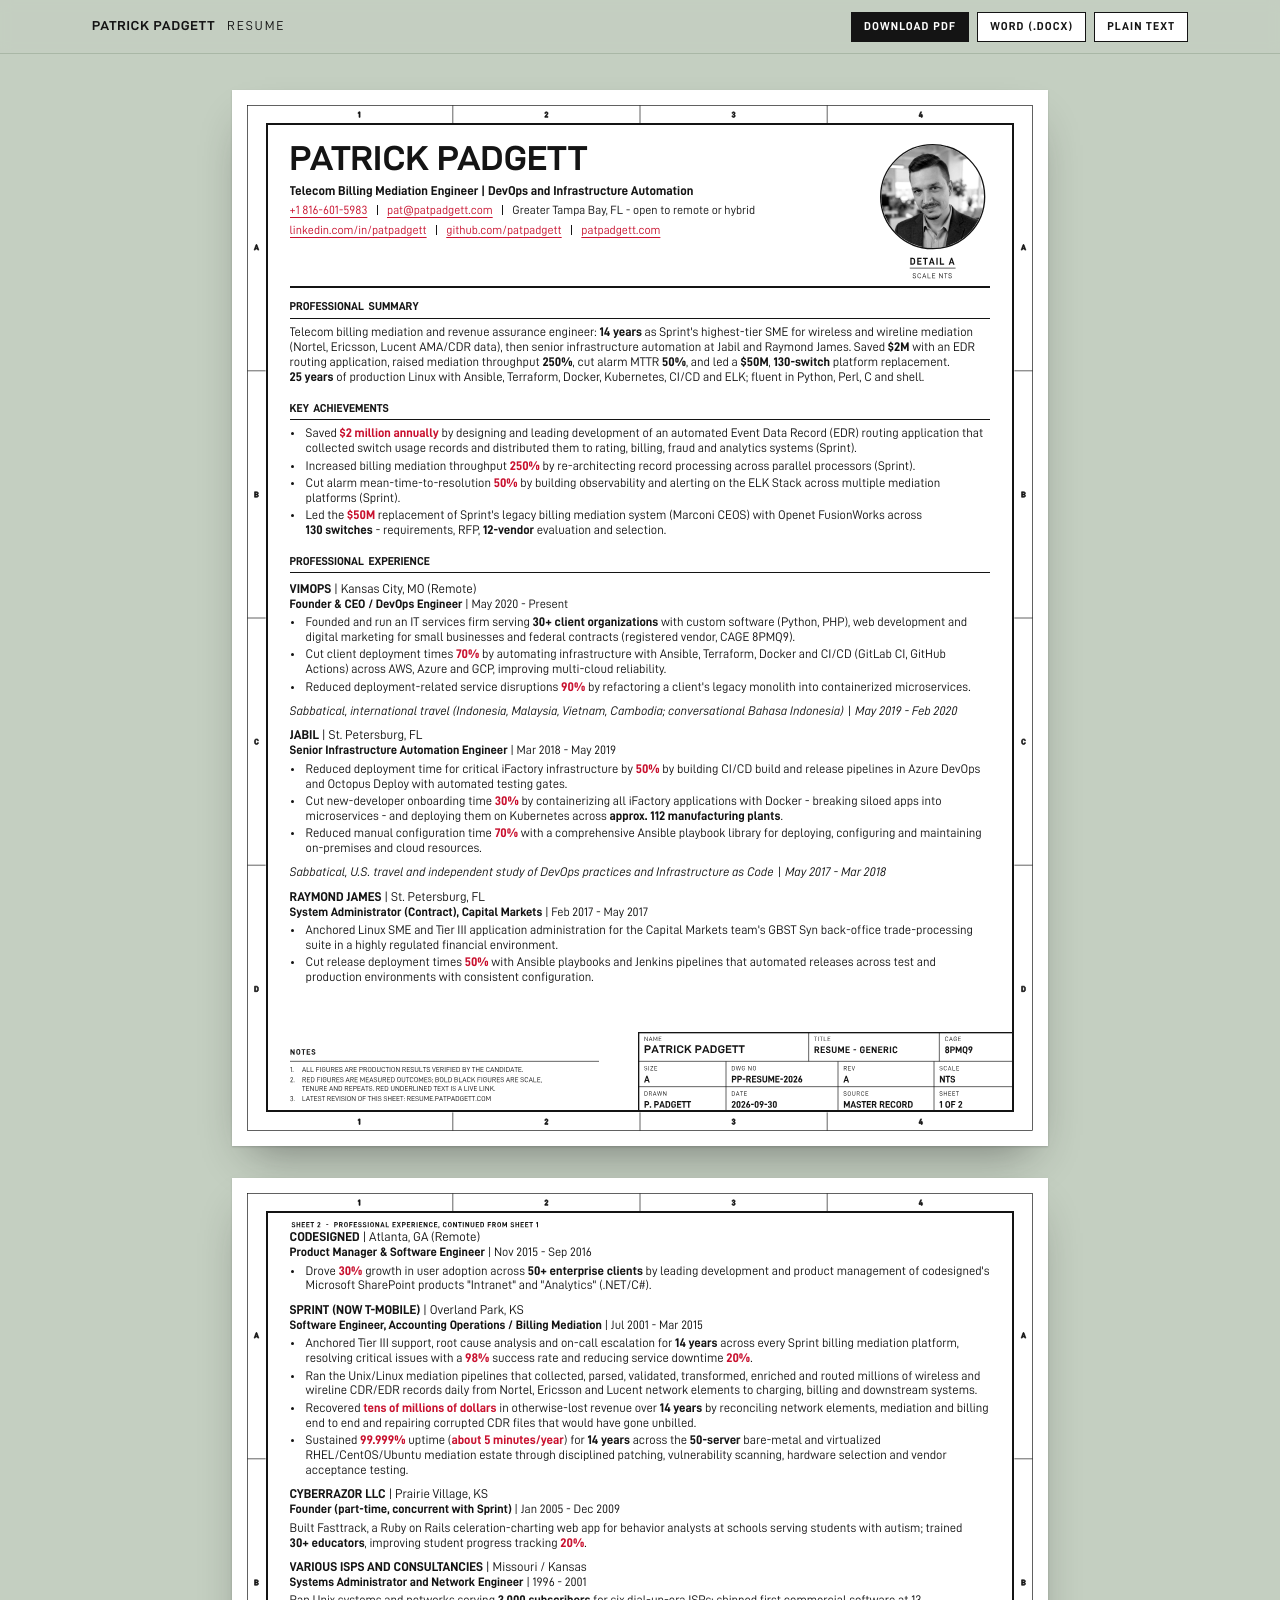
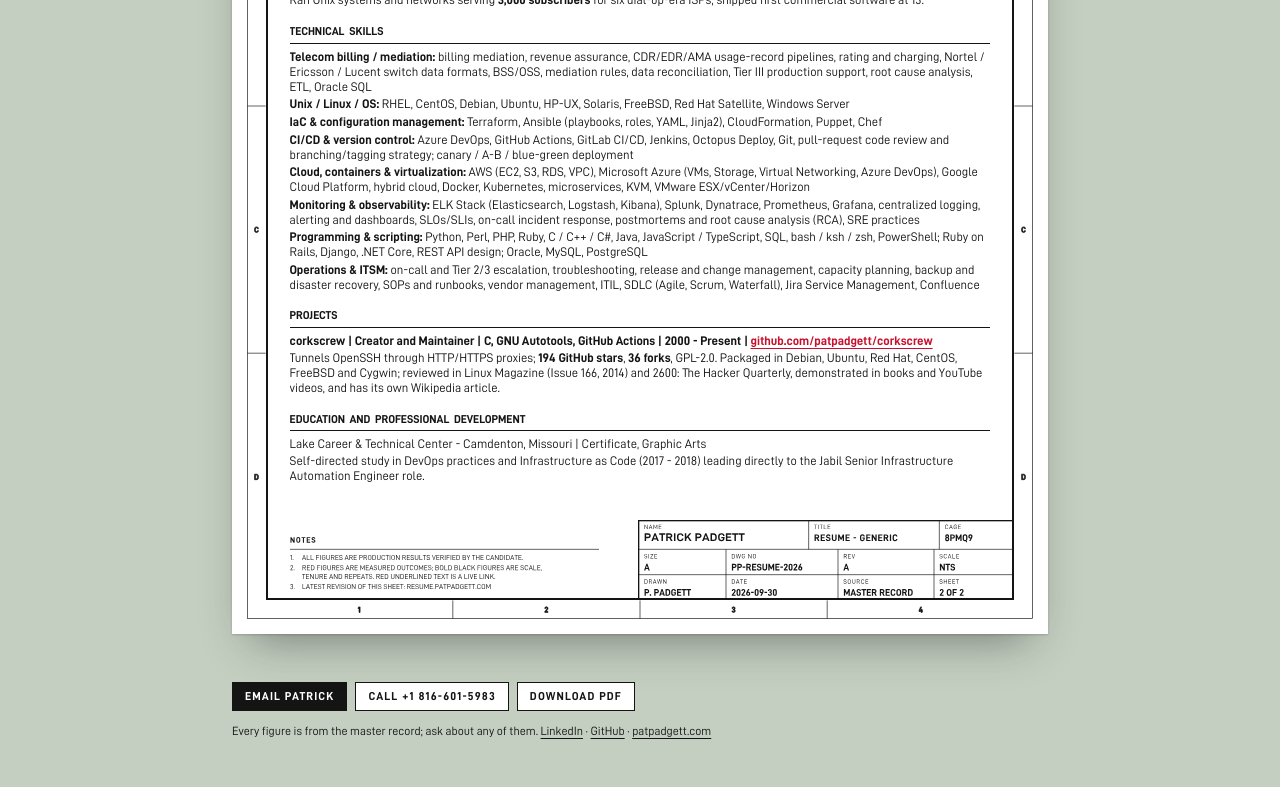
==== commit 61157333: "Polish pass: toolbar keyed to the sheet, print-safe separators, themed browser surfaces, dead CSS re" ====
--- a/index.html
+++ b/index.html
@@ -42,7 +42,7 @@
   </div>
 </nav>
 <main class="board" id="resume" tabindex="-1">
-<section class="sheet" data-sheet="1"><svg class="zone" aria-hidden="true" viewBox="0 0 612.0 792.0" width="612.0pt" height="792.0pt"><g stroke="#141414" stroke-width="0.5"><rect x="11.52" y="11.52" width="588.96" height="768.96" fill="none" stroke="#141414" stroke-width="0.5"/><line x1="165.60" x2="165.60" y1="11.52" y2="25.2"/><line x1="165.60" x2="165.60" y1="766.8" y2="780.48"/><line x1="306.00" x2="306.00" y1="11.52" y2="25.2"/><line x1="306.00" x2="306.00" y1="766.8" y2="780.48"/><line x1="446.40" x2="446.40" y1="11.52" y2="25.2"/><line x1="446.40" x2="446.40" y1="766.8" y2="780.48"/><line y1="210.60" y2="210.60" x1="11.52" x2="25.2"/><line y1="210.60" y2="210.60" x1="586.8" x2="600.48"/><line y1="396.00" y2="396.00" x1="11.52" x2="25.2"/><line y1="396.00" y2="396.00" x1="586.8" x2="600.48"/><line y1="581.40" y2="581.40" x1="11.52" x2="25.2"/><line y1="581.40" y2="581.40" x1="586.8" x2="600.48"/><path fill="#141414" transform="translate(94.36 20.52)" d="M0.91 -3.27 0.21 -2.76V-3.61L0.91 -4.14H1.69V0.0H0.91Z"/><path fill="#141414" transform="translate(94.36 775.80)" d="M0.91 -3.27 0.21 -2.76V-3.61L0.91 -4.14H1.69V0.0H0.91Z"/><path fill="#141414" transform="translate(234.32 20.52)" d="M0.28 -0.62 1.66 -2.40Q1.89 -2.71 1.89 -2.98V-3.07Q1.89 -3.28 1.77 -3.41Q1.65 -3.54 1.45 -3.54Q1.26 -3.54 1.14 -3.40Q1.03 -3.27 1.03 -3.04V-2.94H0.27V-3.09Q0.27 -3.41 0.41 -3.66Q0.56 -3.91 0.84 -4.06Q1.11 -4.20 1.48 -4.20Q1.84 -4.20 2.12 -4.05Q2.39 -3.90 2.54 -3.65Q2.68 -3.40 2.68 -3.09V-2.99Q2.68 -2.72 2.59 -2.49Q2.49 -2.26 2.31 -2.02L1.27 -0.69H2.68V0.0H0.28Z"/><path fill="#141414" transform="translate(234.32 775.80)" d="M0.28 -0.62 1.66 -2.40Q1.89 -2.71 1.89 -2.98V-3.07Q1.89 -3.28 1.77 -3.41Q1.65 -3.54 1.45 -3.54Q1.26 -3.54 1.14 -3.40Q1.03 -3.27 1.03 -3.04V-2.94H0.27V-3.09Q0.27 -3.41 0.41 -3.66Q0.56 -3.91 0.84 -4.06Q1.11 -4.20 1.48 -4.20Q1.84 -4.20 2.12 -4.05Q2.39 -3.90 2.54 -3.65Q2.68 -3.40 2.68 -3.09V-2.99Q2.68 -2.72 2.59 -2.49Q2.49 -2.26 2.31 -2.02L1.27 -0.69H2.68V0.0H0.28Z"/><path fill="#141414" transform="translate(374.69 20.52)" d="M0.27 -1.00V-1.12H1.00V-1.03Q1.00 -0.82 1.12 -0.71Q1.24 -0.6 1.48 -0.6Q1.70 -0.6 1.83 -0.74Q1.96 -0.88 1.96 -1.13V-1.24Q1.96 -1.51 1.82 -1.65Q1.68 -1.8 1.42 -1.8H1.21V-2.46H1.41Q1.64 -2.46 1.77 -2.59Q1.89 -2.73 1.89 -2.96V-3.05Q1.89 -3.28 1.77 -3.41Q1.66 -3.54 1.45 -3.54Q1.24 -3.54 1.13 -3.42Q1.02 -3.30 1.02 -3.10V-3.0H0.3V-3.10Q0.3 -3.62 0.61 -3.91Q0.93 -4.20 1.48 -4.20Q2.03 -4.20 2.34 -3.90Q2.65 -3.61 2.65 -3.11V-3.02Q2.65 -2.75 2.53 -2.54Q2.40 -2.32 2.17 -2.20Q2.44 -2.08 2.58 -1.84Q2.72 -1.59 2.72 -1.24V-1.13Q2.72 -0.76 2.56 -0.49Q2.41 -0.22 2.13 -0.08Q1.84 0.06 1.49 0.06Q0.91 0.06 0.59 -0.21Q0.27 -0.49 0.27 -1.00Z"/><path fill="#141414" transform="translate(374.69 775.80)" d="M0.27 -1.00V-1.12H1.00V-1.03Q1.00 -0.82 1.12 -0.71Q1.24 -0.6 1.48 -0.6Q1.70 -0.6 1.83 -0.74Q1.96 -0.88 1.96 -1.13V-1.24Q1.96 -1.51 1.82 -1.65Q1.68 -1.8 1.42 -1.8H1.21V-2.46H1.41Q1.64 -2.46 1.77 -2.59Q1.89 -2.73 1.89 -2.96V-3.05Q1.89 -3.28 1.77 -3.41Q1.66 -3.54 1.45 -3.54Q1.24 -3.54 1.13 -3.42Q1.02 -3.30 1.02 -3.10V-3.0H0.3V-3.10Q0.3 -3.62 0.61 -3.91Q0.93 -4.20 1.48 -4.20Q2.03 -4.20 2.34 -3.90Q2.65 -3.61 2.65 -3.11V-3.02Q2.65 -2.75 2.53 -2.54Q2.40 -2.32 2.17 -2.20Q2.44 -2.08 2.58 -1.84Q2.72 -1.59 2.72 -1.24V-1.13Q2.72 -0.76 2.56 -0.49Q2.41 -0.22 2.13 -0.08Q1.84 0.06 1.49 0.06Q0.91 0.06 0.59 -0.21Q0.27 -0.49 0.27 -1.00Z"/><path fill="#141414" transform="translate(515.04 20.52)" d="M2.91 -0.66H2.58V0.0H1.79V-0.66H0.21V-1.35L1.39 -4.14H2.17L0.99 -1.35H1.79V-2.32H2.58V-1.35H2.91Z"/><path fill="#141414" transform="translate(515.04 775.80)" d="M2.91 -0.66H2.58V0.0H1.79V-0.66H0.21V-1.35L1.39 -4.14H2.17L0.99 -1.35H1.79V-2.32H2.58V-1.35H2.91Z"/><path fill="#141414" transform="translate(16.54 120.06)" d="M2.52 -0.80H1.10L0.85 0.0H0.02L1.49 -4.14H2.13L3.61 0.0H2.77ZM2.31 -1.45 1.81 -3.04 1.31 -1.45Z"/><path fill="#141414" transform="translate(591.82 120.06)" d="M2.52 -0.80H1.10L0.85 0.0H0.02L1.49 -4.14H2.13L3.61 0.0H2.77ZM2.31 -1.45 1.81 -3.04 1.31 -1.45Z"/><path fill="#141414" transform="translate(16.57 305.46)" d="M3.28 -1.18Q3.28 -0.62 2.95 -0.31Q2.61 0.0 2.01 0.0H0.35V-4.14H1.95Q2.55 -4.14 2.89 -3.84Q3.23 -3.54 3.23 -2.98Q3.23 -2.71 3.09 -2.48Q2.95 -2.25 2.71 -2.13Q2.99 -2.00 3.14 -1.76Q3.28 -1.52 3.28 -1.18ZM1.14 -3.45V-2.44H1.89Q2.16 -2.44 2.30 -2.57Q2.44 -2.70 2.44 -2.94Q2.44 -3.19 2.30 -3.32Q2.16 -3.45 1.89 -3.45ZM2.50 -1.24Q2.50 -1.48 2.36 -1.62Q2.22 -1.76 1.93 -1.76H1.14V-0.68H1.93Q2.22 -0.68 2.36 -0.83Q2.50 -0.97 2.50 -1.24Z"/><path fill="#141414" transform="translate(591.85 305.46)" d="M3.28 -1.18Q3.28 -0.62 2.95 -0.31Q2.61 0.0 2.01 0.0H0.35V-4.14H1.95Q2.55 -4.14 2.89 -3.84Q3.23 -3.54 3.23 -2.98Q3.23 -2.71 3.09 -2.48Q2.95 -2.25 2.71 -2.13Q2.99 -2.00 3.14 -1.76Q3.28 -1.52 3.28 -1.18ZM1.14 -3.45V-2.44H1.89Q2.16 -2.44 2.30 -2.57Q2.44 -2.70 2.44 -2.94Q2.44 -3.19 2.30 -3.32Q2.16 -3.45 1.89 -3.45ZM2.50 -1.24Q2.50 -1.48 2.36 -1.62Q2.22 -1.76 1.93 -1.76H1.14V-0.68H1.93Q2.22 -0.68 2.36 -0.83Q2.50 -0.97 2.50 -1.24Z"/><path fill="#141414" transform="translate(16.56 490.86)" d="M0.3 -1.60V-2.55Q0.3 -4.2 1.81 -4.2Q2.49 -4.2 2.89 -3.84Q3.30 -3.48 3.30 -2.82V-2.78H2.51V-2.82Q2.51 -3.13 2.33 -3.32Q2.14 -3.51 1.81 -3.51Q1.43 -3.51 1.26 -3.27Q1.09 -3.04 1.09 -2.50V-1.61Q1.09 -1.11 1.26 -0.88Q1.44 -0.65 1.82 -0.65Q2.16 -0.65 2.33 -0.83Q2.51 -1.01 2.51 -1.32V-1.37H3.28V-1.33Q3.28 -0.66 2.89 -0.30Q2.49 0.04 1.80 0.04Q0.3 0.04 0.3 -1.60Z"/><path fill="#141414" transform="translate(591.84 490.86)" d="M0.3 -1.60V-2.55Q0.3 -4.2 1.81 -4.2Q2.49 -4.2 2.89 -3.84Q3.30 -3.48 3.30 -2.82V-2.78H2.51V-2.82Q2.51 -3.13 2.33 -3.32Q2.14 -3.51 1.81 -3.51Q1.43 -3.51 1.26 -3.27Q1.09 -3.04 1.09 -2.50V-1.61Q1.09 -1.11 1.26 -0.88Q1.44 -0.65 1.82 -0.65Q2.16 -0.65 2.33 -0.83Q2.51 -1.01 2.51 -1.32V-1.37H3.28V-1.33Q3.28 -0.66 2.89 -0.30Q2.49 0.04 1.80 0.04Q0.3 0.04 0.3 -1.60Z"/><path fill="#141414" transform="translate(16.56 676.26)" d="M0.35 -4.14H1.81Q2.50 -4.14 2.90 -3.75Q3.30 -3.37 3.30 -2.49V-1.65Q3.30 -0.77 2.89 -0.38Q2.48 0.0 1.78 0.0H0.35ZM1.80 -0.68Q2.16 -0.68 2.33 -0.91Q2.51 -1.15 2.51 -1.65V-2.45Q2.51 -2.98 2.34 -3.21Q2.16 -3.45 1.80 -3.45H1.14V-0.68Z"/><path fill="#141414" transform="translate(591.84 676.26)" d="M0.35 -4.14H1.81Q2.50 -4.14 2.90 -3.75Q3.30 -3.37 3.30 -2.49V-1.65Q3.30 -0.77 2.89 -0.38Q2.48 0.0 1.78 0.0H0.35ZM1.80 -0.68Q2.16 -0.68 2.33 -0.91Q2.51 -1.15 2.51 -1.65V-2.45Q2.51 -2.98 2.34 -3.21Q2.16 -3.45 1.80 -3.45H1.14V-0.68Z"/></g></svg><div class="flow"><header class="head"><div class="head-text"><h1>Patrick Padgett</h1><p class="headline">Telecom Billing Mediation Engineer | DevOps and Infrastructure Automation</p><p class="contact"><span><a href="tel:+18166015983">+1 816-601-5983</a></span><span><a href="mailto:pat@patpadgett.com">pat@patpadgett.com</a></span><span>Greater Tampa Bay, FL - open to remote or hybrid</span></p><p class="contact"><span><a href="https://www.linkedin.com/in/patpadgett">linkedin.com/in/patpadgett</a></span><span><a href="https://github.com/patpadgett">github.com/patpadgett</a></span><span><a href="https://patpadgett.com">patpadgett.com</a></span></p></div><figure class="detail"><svg viewBox="0 0 82.0 103.0" width="82.0pt" height="103.0pt" role="img" aria-label="Patrick Padgett, headshot"><defs><clipPath id="detclip"><circle cx="41.0" cy="41.0" r="38.5"></circle></clipPath></defs><image href="assets/headshot.jpg" x="2.0" y="2.0" width="78.0" height="78.0" clip-path="url(#detclip)" preserveAspectRatio="xMidYMid slice"></image><circle cx="41.0" cy="41.0" r="39.0" fill="none" stroke="#141414" stroke-width="1.0"></circle><path fill="#141414" transform="translate(23.81 92.00)" d="M0.43 -5.10H2.23Q3.08 -5.10 3.57 -4.63Q4.07 -4.15 4.07 -3.07V-2.03Q4.07 -0.95 3.56 -0.47Q3.06 0.0 2.20 0.0H0.43ZM2.22 -0.84Q2.66 -0.84 2.88 -1.13Q3.10 -1.42 3.10 -2.04V-3.02Q3.10 -3.67 2.88 -3.97Q2.67 -4.26 2.22 -4.26H1.40V-0.84ZM6.58 -4.26V-2.99H8.52V-2.15H6.58V-0.84H8.85V0.0H5.61V-5.10H8.85V-4.26ZM13.48 -4.26H12.18V0.0H11.20V-4.26H9.90V-5.10H13.48ZM17.38 -0.99H15.62L15.31 0.0H14.29L16.10 -5.10H16.90L18.72 0.0H17.69ZM17.12 -1.79 16.50 -3.75 15.88 -1.79ZM19.97 -5.10H20.94V0.0H19.97ZM22.59 -5.10H23.56V-0.84H25.80V0.0H22.59ZM32.27 -0.99H30.51L30.20 0.0H29.18L30.99 -5.10H31.79L33.61 0.0H32.58ZM32.01 -1.79 31.39 -3.75 30.77 -1.79Z"></path><line x1="23.81" x2="58.19" y1="94.60" y2="94.60" stroke="#141414" stroke-width="0.5"></line><path fill="#141414" transform="translate(25.83 102.20)" d="M0.17 -1.05H0.56Q0.64 -0.31 1.45 -0.31Q1.87 -0.31 2.09 -0.49Q2.31 -0.66 2.31 -1.00Q2.31 -1.31 2.13 -1.47Q1.96 -1.63 1.61 -1.69L1.19 -1.76Q0.73 -1.83 0.49 -2.07Q0.25 -2.30 0.25 -2.73Q0.25 -3.22 0.58 -3.49Q0.91 -3.77 1.45 -3.77Q1.94 -3.77 2.26 -3.51Q2.58 -3.26 2.64 -2.73H2.25Q2.18 -3.43 1.44 -3.43Q1.06 -3.43 0.85 -3.25Q0.63 -3.07 0.63 -2.75Q0.63 -2.48 0.80 -2.33Q0.96 -2.17 1.30 -2.11L1.73 -2.04Q2.20 -1.96 2.45 -1.71Q2.7 -1.47 2.7 -1.03Q2.7 -0.52 2.35 -0.24Q2.01 0.03 1.42 0.03Q0.86 0.03 0.54 -0.24Q0.22 -0.51 0.17 -1.05ZM3.84 -1.38V-2.34Q3.84 -3.08 4.20 -3.43Q4.55 -3.77 5.15 -3.77Q5.53 -3.77 5.82 -3.63Q6.11 -3.49 6.26 -3.23Q6.42 -2.97 6.42 -2.63V-2.61H6.03V-2.63Q6.03 -2.99 5.79 -3.20Q5.56 -3.41 5.15 -3.41Q4.70 -3.41 4.47 -3.16Q4.23 -2.91 4.23 -2.33V-1.36Q4.23 -0.31 5.16 -0.31Q5.56 -0.31 5.79 -0.52Q6.03 -0.73 6.03 -1.09V-1.11H6.41V-1.09Q6.41 -0.57 6.07 -0.26Q5.73 0.04 5.15 0.04Q4.55 0.04 4.20 -0.29Q3.84 -0.64 3.84 -1.38ZM9.67 -0.89H8.08L7.77 0.0H7.36L8.71 -3.72H9.04L10.40 0.0H9.98ZM9.55 -1.23 8.87 -3.17 8.20 -1.23ZM11.41 -3.72H11.80V-0.35H13.66V0.0H11.41ZM15.20 -3.36V-2.07H16.79V-1.71H15.20V-0.35H17.06V0.0H14.80V-3.72H17.06V-3.36ZM22.72 -3.72V0.0H22.33L20.40 -3.00V0.0H20.01V-3.72H20.40L22.33 -0.73V-3.72ZM26.26 -3.36H25.19V0.0H24.80V-3.36H23.74V-3.72H26.26ZM27.02 -1.05H27.41Q27.48 -0.31 28.29 -0.31Q28.71 -0.31 28.93 -0.49Q29.15 -0.66 29.15 -1.00Q29.15 -1.31 28.98 -1.47Q28.80 -1.63 28.45 -1.69L28.03 -1.76Q27.58 -1.83 27.34 -2.07Q27.09 -2.30 27.09 -2.73Q27.09 -3.22 27.42 -3.49Q27.75 -3.77 28.29 -3.77Q28.79 -3.77 29.10 -3.51Q29.42 -3.26 29.48 -2.73H29.09Q29.03 -3.43 28.29 -3.43Q27.90 -3.43 27.69 -3.25Q27.48 -3.07 27.48 -2.75Q27.48 -2.48 27.64 -2.33Q27.81 -2.17 28.14 -2.11L28.57 -2.04Q29.04 -1.96 29.29 -1.71Q29.54 -1.47 29.54 -1.03Q29.54 -0.52 29.20 -0.24Q28.86 0.03 28.26 0.03Q27.70 0.03 27.38 -0.24Q27.07 -0.51 27.02 -1.05Z"></path></svg></figure></header><h2>PROFESSIONAL SUMMARY</h2><p class="summary">Telecom billing mediation and revenue assurance engineer: <b class="num">14 years</b> as Sprint's highest-tier SME for wireless and wireline mediation (Nortel, Ericsson, Lucent AMA/CDR data), then senior infrastructure automation at Jabil and Raymond James. Saved <b class="num">$2M</b> with an EDR routing application, raised mediation throughput <b class="num">250%</b>, cut alarm MTTR <b class="num">50%</b>, and led a <b class="num">$50M</b>, <b class="num">130-switch</b> platform replacement. <b class="num">25 years</b> of production Linux with Ansible, Terraform, Docker, Kubernetes, CI/CD and ELK; fluent in Python, Perl, C and shell.</p><h2>KEY ACHIEVEMENTS</h2><ul class=""><li>Saved <b class="fig wrap">$2 million annually</b> by designing and leading development of an automated Event Data Record (EDR) routing application that collected switch usage records and distributed them to rating, billing, fraud and analytics systems (Sprint).</li><li>Increased billing mediation throughput <b class="fig">250%</b> by re-architecting record processing across parallel processors (Sprint).</li><li>Cut alarm mean-time-to-resolution <b class="fig">50%</b> by building observability and alerting on the ELK Stack across multiple mediation platforms (Sprint).</li><li>Led the <b class="fig">$50M</b> replacement of Sprint's legacy billing mediation system (Marconi CEOS) with Openet FusionWorks across <b class="num">130 switches</b> - requirements, RFP, <b class="num">12-vendor</b> evaluation and selection.</li></ul><h2>PROFESSIONAL EXPERIENCE</h2><div class="job"><h3>VIMOPS<span class="loc"> | Kansas City, MO (Remote)</span></h3><p class="title">Founder &amp; CEO / DevOps Engineer<span class="dates"> | May 2020 - Present</span></p></div><ul class="exp"><li>Founded and run an IT services firm serving <b class="num wrap">30+ client organizations</b> with custom software (Python, PHP), web development and digital marketing for small businesses and federal contracts (registered vendor, CAGE 8PMQ9).</li><li>Cut client deployment times <b class="fig">70%</b> by automating infrastructure with Ansible, Terraform, Docker and CI/CD (GitLab CI, GitHub Actions) across AWS, Azure and GCP, improving multi-cloud reliability.</li><li>Reduced deployment-related service disruptions <b class="fig">90%</b> by refactoring a client's legacy monolith into containerized microservices.</li></ul><p class="sabb">Sabbatical, international travel (Indonesia, Malaysia, Vietnam, Cambodia; conversational Bahasa Indonesia) | May 2019 - Feb 2020</p><div class="job"><h3>JABIL<span class="loc"> | St. Petersburg, FL</span></h3><p class="title">Senior Infrastructure Automation Engineer<span class="dates"> | Mar 2018 - May 2019</span></p></div><ul class="exp"><li>Reduced deployment time for critical iFactory infrastructure by <b class="fig">50%</b> by building CI/CD build and release pipelines in Azure DevOps and Octopus Deploy with automated testing gates.</li><li>Cut new-developer onboarding time <b class="fig">30%</b> by containerizing all iFactory applications with Docker - breaking siloed apps into microservices - and deploying them on Kubernetes across <b class="num wrap">approx. 112 manufacturing plants</b>.</li><li>Reduced manual configuration time <b class="fig">70%</b> with a comprehensive Ansible playbook library for deploying, configuring and maintaining on-premises and cloud resources.</li></ul><p class="sabb">Sabbatical, U.S. travel and independent study of DevOps practices and Infrastructure as Code | May 2017 - Mar 2018</p><div class="job"><h3>RAYMOND JAMES<span class="loc"> | St. Petersburg, FL</span></h3><p class="title">System Administrator (Contract), Capital Markets<span class="dates"> | Feb 2017 - May 2017</span></p></div><ul class="exp"><li>Anchored Linux SME and Tier III application administration for the Capital Markets team's GBST Syn back-office trade-processing suite in a highly regulated financial environment.</li><li>Cut release deployment times <b class="fig">50%</b> with Ansible playbooks and Jenkins pipelines that automated releases across test and production environments with consistent configuration.</li></ul></div><div class="foot"><svg class="nb" aria-hidden="true" viewBox="0 0 232.0 60.0" width="232.0pt" height="60.0pt"><path fill="#141414" transform="translate(0.00 17.00)" d="M3.45 -4.14V0.0H2.66L1.14 -2.58V0.0H0.35V-4.14H1.14L2.66 -1.54V-4.14ZM4.70 -1.60V-2.55Q4.70 -4.2 6.21 -4.2Q6.9 -4.2 7.30 -3.81Q7.70 -3.42 7.70 -2.55V-1.60Q7.70 -0.72 7.29 -0.33Q6.88 0.04 6.18 0.04Q4.70 0.04 4.70 -1.60ZM6.91 -1.61V-2.50Q6.91 -3.03 6.74 -3.27Q6.57 -3.51 6.21 -3.51Q5.83 -3.51 5.66 -3.27Q5.49 -3.04 5.49 -2.50V-1.61Q5.49 -1.10 5.66 -0.87Q5.83 -0.65 6.21 -0.65Q6.57 -0.65 6.74 -0.88Q6.91 -1.11 6.91 -1.61ZM11.54 -3.45H10.48V0.0H9.69V-3.45H8.63V-4.14H11.54ZM13.32 -3.45V-2.43H14.89V-1.74H13.32V-0.68H15.16V0.0H12.53V-4.14H15.16V-3.45ZM16.12 -1.26H16.86Q16.90 -0.91 17.08 -0.77Q17.26 -0.63 17.61 -0.63Q18.27 -0.63 18.27 -1.18Q18.27 -1.42 18.14 -1.55Q18.01 -1.68 17.72 -1.73L17.33 -1.8Q16.21 -1.98 16.21 -2.95Q16.21 -3.52 16.59 -3.86Q16.97 -4.2 17.60 -4.2Q18.21 -4.2 18.57 -3.87Q18.93 -3.55 18.97 -2.96H18.22Q18.20 -3.26 18.04 -3.40Q17.89 -3.54 17.59 -3.54Q17.28 -3.54 17.13 -3.39Q16.97 -3.25 16.97 -3.01Q16.97 -2.79 17.11 -2.67Q17.25 -2.54 17.54 -2.49L17.98 -2.41Q19.05 -2.22 19.05 -1.24Q19.05 -0.62 18.65 -0.29Q18.25 0.03 17.57 0.03Q16.90 0.03 16.53 -0.29Q16.16 -0.63 16.12 -1.26Z"/><line x1="0" x2="232.0" y1="22" y2="22" stroke="#141414" stroke-width="0.5"/><path fill="#141414" transform="translate(0.00 30.00)" d="M0.91 -3.27 0.27 -2.79V-3.23L0.90 -3.72H1.30V0.0H0.91ZM2.06 -0.49H2.53V0.0H2.06Z"/><path fill="#141414" transform="translate(9.00 30.00)" d="M2.34 -0.89H0.76L0.45 0.0H0.03L1.39 -3.72H1.72L3.07 0.0H2.66ZM2.23 -1.23 1.55 -3.17 0.88 -1.23ZM3.60 -3.72H3.99V-0.35H5.85V0.0H3.60ZM6.51 -3.72H6.90V-0.35H8.76V0.0H6.51ZM11.04 -3.36V-2.06H12.64V-1.70H11.04V0.0H10.64V-3.72H12.91V-3.36ZM13.65 -3.72H14.05V0.0H13.65ZM14.93 -1.38V-2.34Q14.93 -3.08 15.29 -3.43Q15.64 -3.77 16.23 -3.77Q16.62 -3.77 16.90 -3.63Q17.19 -3.49 17.35 -3.23Q17.50 -2.98 17.50 -2.64V-2.62H17.11V-2.64Q17.11 -3.00 16.87 -3.21Q16.64 -3.41 16.24 -3.41Q15.79 -3.41 15.56 -3.16Q15.33 -2.90 15.33 -2.33V-1.36Q15.33 -0.31 16.24 -0.31Q16.67 -0.31 16.89 -0.55Q17.12 -0.78 17.12 -1.29V-1.57H16.23V-1.91H17.51V-1.36Q17.51 -0.62 17.17 -0.29Q16.82 0.04 16.23 0.04Q15.64 0.04 15.29 -0.29Q14.93 -0.64 14.93 -1.38ZM18.36 -1.21V-3.72H18.75V-1.24Q18.75 -0.82 18.99 -0.56Q19.24 -0.31 19.64 -0.31Q20.04 -0.31 20.28 -0.56Q20.53 -0.82 20.53 -1.24V-3.72H20.92V-1.21Q20.92 -0.84 20.76 -0.56Q20.59 -0.28 20.30 -0.12Q20.01 0.03 19.64 0.03Q19.27 0.03 18.98 -0.12Q18.69 -0.28 18.52 -0.56Q18.36 -0.85 18.36 -1.21ZM23.13 -1.63H22.23V0.0H21.84V-3.72H23.22Q23.74 -3.72 24.04 -3.45Q24.34 -3.18 24.34 -2.67Q24.34 -2.27 24.13 -2.01Q23.92 -1.76 23.54 -1.67L24.42 0.0H23.97ZM22.23 -1.97H23.19Q23.55 -1.97 23.75 -2.15Q23.95 -2.33 23.95 -2.67Q23.95 -3.01 23.75 -3.19Q23.56 -3.36 23.19 -3.36H22.23ZM25.52 -3.36V-2.07H27.12V-1.71H25.52V-0.35H27.39V0.0H25.13V-3.72H27.39V-3.36ZM27.88 -1.05H28.27Q28.35 -0.31 29.16 -0.31Q29.58 -0.31 29.79 -0.49Q30.01 -0.66 30.01 -1.00Q30.01 -1.31 29.84 -1.47Q29.67 -1.63 29.32 -1.69L28.90 -1.76Q28.44 -1.83 28.20 -2.07Q27.96 -2.30 27.96 -2.73Q27.96 -3.22 28.29 -3.49Q28.62 -3.77 29.16 -3.77Q29.65 -3.77 29.97 -3.51Q30.28 -3.26 30.34 -2.73H29.95Q29.89 -3.43 29.15 -3.43Q28.77 -3.43 28.55 -3.25Q28.34 -3.07 28.34 -2.75Q28.34 -2.48 28.50 -2.33Q28.67 -2.17 29.00 -2.11L29.44 -2.04Q29.91 -1.96 30.15 -1.71Q30.40 -1.47 30.40 -1.03Q30.40 -0.52 30.06 -0.24Q29.72 0.03 29.13 0.03Q28.57 0.03 28.25 -0.24Q27.93 -0.51 27.88 -1.05ZM34.28 -0.89H32.70L32.38 0.0H31.97L33.32 -3.72H33.65L35.01 0.0H34.59ZM34.17 -1.23 33.49 -3.17 32.81 -1.23ZM36.82 -1.63H35.93V0.0H35.53V-3.72H36.91Q37.44 -3.72 37.74 -3.45Q38.04 -3.18 38.04 -2.67Q38.04 -2.27 37.83 -2.01Q37.62 -1.76 37.24 -1.67L38.12 0.0H37.67ZM35.93 -1.97H36.88Q37.24 -1.97 37.44 -2.15Q37.64 -2.33 37.64 -2.67Q37.64 -3.01 37.45 -3.19Q37.25 -3.36 36.88 -3.36H35.93ZM39.22 -3.36V-2.07H40.81V-1.71H39.22V-0.35H41.08V0.0H38.82V-3.72H41.08V-3.36ZM45.57 -2.61Q45.57 -2.11 45.25 -1.82Q44.93 -1.53 44.39 -1.53H43.45V0.0H43.05V-3.72H44.39Q44.94 -3.72 45.25 -3.43Q45.57 -3.14 45.57 -2.61ZM45.17 -2.61Q45.17 -2.99 44.96 -3.18Q44.75 -3.36 44.36 -3.36H43.45V-1.89H44.36Q44.75 -1.89 44.96 -2.07Q45.17 -2.25 45.17 -2.61ZM47.52 -1.63H46.62V0.0H46.22V-3.72H47.61Q48.13 -3.72 48.43 -3.45Q48.73 -3.18 48.73 -2.67Q48.73 -2.27 48.52 -2.01Q48.31 -1.76 47.93 -1.67L48.81 0.0H48.36ZM46.62 -1.97H47.57Q47.94 -1.97 48.14 -2.15Q48.34 -2.33 48.34 -2.67Q48.34 -3.01 48.14 -3.19Q47.94 -3.36 47.57 -3.36H46.62ZM49.44 -1.38V-2.34Q49.44 -3.08 49.79 -3.43Q50.14 -3.77 50.73 -3.77Q51.32 -3.77 51.67 -3.43Q52.02 -3.08 52.02 -2.34V-1.38Q52.02 -0.64 51.67 -0.29Q51.32 0.04 50.73 0.04Q50.13 0.04 49.79 -0.29Q49.44 -0.64 49.44 -1.38ZM51.62 -1.36V-2.33Q51.62 -3.41 50.73 -3.41Q50.29 -3.41 50.06 -3.16Q49.83 -2.90 49.83 -2.33V-1.36Q49.83 -0.81 50.06 -0.56Q50.29 -0.31 50.73 -0.31Q51.62 -0.31 51.62 -1.36ZM52.86 -3.72H54.14Q54.73 -3.72 55.08 -3.38Q55.43 -3.04 55.43 -2.30V-1.42Q55.43 -0.68 55.08 -0.34Q54.73 0.0 54.14 0.0H52.86ZM54.14 -0.35Q55.03 -0.35 55.03 -1.40V-2.28Q55.03 -2.85 54.80 -3.11Q54.57 -3.36 54.14 -3.36H53.26V-0.35ZM56.27 -1.21V-3.72H56.67V-1.24Q56.67 -0.82 56.91 -0.56Q57.15 -0.31 57.55 -0.31Q57.95 -0.31 58.20 -0.56Q58.44 -0.82 58.44 -1.24V-3.72H58.83V-1.21Q58.83 -0.84 58.67 -0.56Q58.50 -0.28 58.21 -0.12Q57.92 0.03 57.55 0.03Q57.19 0.03 56.89 -0.12Q56.60 -0.28 56.44 -0.56Q56.27 -0.85 56.27 -1.21ZM59.68 -1.38V-2.34Q59.68 -3.08 60.03 -3.43Q60.39 -3.77 60.99 -3.77Q61.37 -3.77 61.65 -3.63Q61.94 -3.49 62.10 -3.23Q62.26 -2.97 62.26 -2.63V-2.61H61.86V-2.63Q61.86 -2.99 61.63 -3.20Q61.39 -3.41 60.99 -3.41Q60.54 -3.41 60.30 -3.16Q60.07 -2.91 60.07 -2.33V-1.36Q60.07 -0.31 60.99 -0.31Q61.40 -0.31 61.63 -0.52Q61.86 -0.73 61.86 -1.09V-1.11H62.25V-1.09Q62.25 -0.57 61.91 -0.26Q61.57 0.04 60.99 0.04Q60.39 0.04 60.03 -0.29Q59.68 -0.64 59.68 -1.38ZM65.23 -3.36H64.16V0.0H63.77V-3.36H62.71V-3.72H65.23ZM65.80 -3.72H66.19V0.0H65.80ZM67.08 -1.38V-2.34Q67.08 -3.08 67.43 -3.43Q67.78 -3.77 68.38 -3.77Q68.96 -3.77 69.31 -3.43Q69.66 -3.08 69.66 -2.34V-1.38Q69.66 -0.64 69.31 -0.29Q68.96 0.04 68.37 0.04Q67.78 0.04 67.43 -0.29Q67.08 -0.64 67.08 -1.38ZM69.27 -1.36V-2.33Q69.27 -3.41 68.38 -3.41Q67.93 -3.41 67.70 -3.16Q67.47 -2.90 67.47 -2.33V-1.36Q67.47 -0.81 67.70 -0.56Q67.93 -0.31 68.38 -0.31Q69.27 -0.31 69.27 -1.36ZM73.22 -3.72V0.0H72.82L70.90 -3.00V0.0H70.50V-3.72H70.90L72.82 -0.73V-3.72ZM76.65 -1.63H75.76V0.0H75.36V-3.72H76.75Q77.27 -3.72 77.57 -3.45Q77.87 -3.18 77.87 -2.67Q77.87 -2.27 77.66 -2.01Q77.45 -1.76 77.07 -1.67L77.95 0.0H77.50ZM75.76 -1.97H76.71Q77.07 -1.97 77.27 -2.15Q77.47 -2.33 77.47 -2.67Q77.47 -3.01 77.28 -3.19Q77.08 -3.36 76.71 -3.36H75.76ZM79.05 -3.36V-2.07H80.64V-1.71H79.05V-0.35H80.91V0.0H78.65V-3.72H80.91V-3.36ZM81.41 -1.05H81.79Q81.87 -0.31 82.68 -0.31Q83.10 -0.31 83.32 -0.49Q83.54 -0.66 83.54 -1.00Q83.54 -1.31 83.37 -1.47Q83.19 -1.63 82.84 -1.69L82.42 -1.76Q81.97 -1.83 81.72 -2.07Q81.48 -2.30 81.48 -2.73Q81.48 -3.22 81.81 -3.49Q82.14 -3.77 82.68 -3.77Q83.18 -3.77 83.49 -3.51Q83.81 -3.26 83.87 -2.73H83.48Q83.41 -3.43 82.67 -3.43Q82.29 -3.43 82.08 -3.25Q81.86 -3.07 81.86 -2.75Q81.86 -2.48 82.03 -2.33Q82.19 -2.17 82.53 -2.11L82.96 -2.04Q83.43 -1.96 83.68 -1.71Q83.93 -1.47 83.93 -1.03Q83.93 -0.52 83.59 -0.24Q83.25 0.03 82.65 0.03Q82.09 0.03 81.77 -0.24Q81.45 -0.51 81.41 -1.05ZM84.66 -1.21V-3.72H85.06V-1.24Q85.06 -0.82 85.30 -0.56Q85.54 -0.31 85.95 -0.31Q86.35 -0.31 86.59 -0.56Q86.83 -0.82 86.83 -1.24V-3.72H87.23V-1.21Q87.23 -0.84 87.06 -0.56Q86.90 -0.28 86.61 -0.12Q86.31 0.03 85.95 0.03Q85.58 0.03 85.29 -0.12Q85.00 -0.28 84.83 -0.56Q84.66 -0.85 84.66 -1.21ZM88.14 -3.72H88.54V-0.35H90.40V0.0H88.14ZM93.18 -3.36H92.12V0.0H91.73V-3.36H90.67V-3.72H93.18ZM93.46 -1.05H93.85Q93.92 -0.31 94.73 -0.31Q95.15 -0.31 95.37 -0.49Q95.59 -0.66 95.59 -1.00Q95.59 -1.31 95.42 -1.47Q95.25 -1.63 94.89 -1.69L94.47 -1.76Q94.02 -1.83 93.78 -2.07Q93.53 -2.30 93.53 -2.73Q93.53 -3.22 93.86 -3.49Q94.19 -3.77 94.73 -3.77Q95.23 -3.77 95.55 -3.51Q95.86 -3.26 95.92 -2.73H95.53Q95.47 -3.43 94.73 -3.43Q94.34 -3.43 94.13 -3.25Q93.92 -3.07 93.92 -2.75Q93.92 -2.48 94.08 -2.33Q94.25 -2.17 94.58 -2.11L95.01 -2.04Q95.48 -1.96 95.73 -1.71Q95.98 -1.47 95.98 -1.03Q95.98 -0.52 95.64 -0.24Q95.30 0.03 94.71 0.03Q94.14 0.03 93.83 -0.24Q93.51 -0.51 93.46 -1.05ZM97.55 -3.72H97.96L98.92 -0.63L99.88 -3.72H100.29L99.08 0.0H98.76ZM101.21 -3.36V-2.07H102.81V-1.71H101.21V-0.35H103.08V0.0H100.82V-3.72H103.08V-3.36ZM105.12 -1.63H104.22V0.0H103.83V-3.72H105.21Q105.73 -3.72 106.03 -3.45Q106.33 -3.18 106.33 -2.67Q106.33 -2.27 106.12 -2.01Q105.91 -1.76 105.53 -1.67L106.41 0.0H105.96ZM104.22 -1.97H105.18Q105.54 -1.97 105.74 -2.15Q105.94 -2.33 105.94 -2.67Q105.94 -3.01 105.74 -3.19Q105.54 -3.36 105.18 -3.36H104.22ZM107.16 -3.72H107.55V0.0H107.16ZM108.91 -3.36V-2.06H110.51V-1.70H108.91V0.0H108.51V-3.72H110.78V-3.36ZM111.52 -3.72H111.92V0.0H111.52ZM113.27 -3.36V-2.07H114.87V-1.71H113.27V-0.35H115.14V0.0H112.88V-3.72H115.14V-3.36ZM115.88 -3.72H117.16Q117.75 -3.72 118.10 -3.38Q118.45 -3.04 118.45 -2.30V-1.42Q118.45 -0.68 118.10 -0.34Q117.75 0.0 117.16 0.0H115.88ZM117.16 -0.35Q118.05 -0.35 118.05 -1.40V-2.28Q118.05 -2.85 117.82 -3.11Q117.59 -3.36 117.16 -3.36H116.28V-0.35ZM123.04 -1.02Q123.04 -0.54 122.74 -0.27Q122.44 0.0 121.92 0.0H120.52V-3.72H121.88Q122.41 -3.72 122.70 -3.46Q122.99 -3.21 122.99 -2.74Q122.99 -2.45 122.83 -2.23Q122.68 -2.00 122.41 -1.91Q122.73 -1.81 122.89 -1.58Q123.04 -1.35 123.04 -1.02ZM120.91 -3.37V-2.07H121.84Q122.19 -2.07 122.39 -2.23Q122.59 -2.39 122.59 -2.72Q122.59 -3.04 122.40 -3.21Q122.20 -3.37 121.85 -3.37ZM122.65 -1.04Q122.65 -1.38 122.45 -1.55Q122.25 -1.72 121.87 -1.72H120.91V-0.35H121.87Q122.24 -0.35 122.45 -0.52Q122.65 -0.70 122.65 -1.04ZM125.00 -1.56V0.0H124.61V-1.56L123.49 -3.72H123.92L124.80 -1.93L125.69 -3.72H126.11ZM129.99 -3.36H128.93V0.0H128.54V-3.36H127.47V-3.72H129.99ZM133.05 -3.72V0.0H132.66V-1.72H130.91V0.0H130.52V-3.72H130.91V-2.08H132.66V-3.72ZM134.36 -3.36V-2.07H135.96V-1.71H134.36V-0.35H136.23V0.0H133.97V-3.72H136.23V-3.36ZM138.13 -1.38V-2.34Q138.13 -3.08 138.48 -3.43Q138.84 -3.77 139.44 -3.77Q139.82 -3.77 140.11 -3.63Q140.40 -3.49 140.55 -3.23Q140.71 -2.97 140.71 -2.63V-2.61H140.31V-2.63Q140.31 -2.99 140.08 -3.20Q139.84 -3.41 139.44 -3.41Q138.99 -3.41 138.76 -3.16Q138.52 -2.91 138.52 -2.33V-1.36Q138.52 -0.31 139.44 -0.31Q139.85 -0.31 140.08 -0.52Q140.31 -0.73 140.31 -1.09V-1.11H140.70V-1.09Q140.70 -0.57 140.36 -0.26Q140.02 0.04 139.44 0.04Q138.84 0.04 138.48 -0.29Q138.13 -0.64 138.13 -1.38ZM143.47 -0.89H141.89L141.57 0.0H141.16L142.51 -3.72H142.84L144.20 0.0H143.78ZM143.35 -1.23 142.67 -3.17 142.00 -1.23ZM147.44 -3.72V0.0H147.04L145.11 -3.00V0.0H144.72V-3.72H145.11L147.04 -0.73V-3.72ZM148.35 -3.72H149.63Q150.22 -3.72 150.57 -3.38Q150.92 -3.04 150.92 -2.30V-1.42Q150.92 -0.68 150.57 -0.34Q150.22 0.0 149.63 0.0H148.35ZM149.63 -0.35Q150.52 -0.35 150.52 -1.40V-2.28Q150.52 -2.85 150.29 -3.11Q150.06 -3.36 149.63 -3.36H148.75V-0.35ZM151.81 -3.72H152.20V0.0H151.81ZM153.16 -3.72H154.44Q155.03 -3.72 155.38 -3.38Q155.73 -3.04 155.73 -2.30V-1.42Q155.73 -0.68 155.38 -0.34Q155.03 0.0 154.44 0.0H153.16ZM154.44 -0.35Q155.33 -0.35 155.33 -1.40V-2.28Q155.33 -2.85 155.10 -3.11Q154.87 -3.36 154.44 -3.36H153.56V-0.35ZM158.49 -0.89H156.90L156.59 0.0H156.17L157.53 -3.72H157.86L159.21 0.0H158.80ZM158.37 -1.23 157.69 -3.17 157.02 -1.23ZM161.87 -3.36H160.80V0.0H160.41V-3.36H159.35V-3.72H161.87ZM162.79 -3.36V-2.07H164.39V-1.71H162.79V-0.35H164.66V0.0H162.39V-3.72H164.66V-3.36ZM165.26 -0.49H165.73V0.0H165.26Z"/><path fill="#141414" transform="translate(0.00 37.60)" d="M0.31 -0.31 1.57 -2.11Q1.80 -2.46 1.80 -2.76V-2.84Q1.80 -3.11 1.65 -3.27Q1.50 -3.42 1.25 -3.42Q0.99 -3.42 0.85 -3.27Q0.70 -3.12 0.70 -2.82V-2.72H0.31V-2.84Q0.31 -3.26 0.57 -3.52Q0.83 -3.78 1.26 -3.78Q1.54 -3.78 1.76 -3.65Q1.97 -3.53 2.09 -3.32Q2.20 -3.11 2.20 -2.85V-2.76Q2.20 -2.53 2.12 -2.33Q2.04 -2.12 1.88 -1.90L0.80 -0.35H2.20V0.0H0.31ZM2.81 -0.49H3.28V0.0H2.81Z"/><path fill="#141414" transform="translate(9.00 37.60)" d="M1.72 -1.63H0.82V0.0H0.43V-3.72H1.81Q2.33 -3.72 2.63 -3.45Q2.93 -3.18 2.93 -2.67Q2.93 -2.27 2.72 -2.01Q2.51 -1.76 2.13 -1.67L3.01 0.0H2.56ZM0.82 -1.97H1.78Q2.14 -1.97 2.34 -2.15Q2.54 -2.33 2.54 -2.67Q2.54 -3.01 2.34 -3.19Q2.14 -3.36 1.78 -3.36H0.82ZM4.11 -3.36V-2.07H5.71V-1.71H4.11V-0.35H5.98V0.0H3.72V-3.72H5.98V-3.36ZM6.72 -3.72H8.00Q8.59 -3.72 8.94 -3.38Q9.29 -3.04 9.29 -2.30V-1.42Q9.29 -0.68 8.94 -0.34Q8.59 0.0 8.00 0.0H6.72ZM8.00 -0.35Q8.89 -0.35 8.89 -1.40V-2.28Q8.89 -2.85 8.66 -3.11Q8.43 -3.36 8.00 -3.36H7.12V-0.35ZM11.75 -3.36V-2.06H13.35V-1.70H11.75V0.0H11.36V-3.72H13.62V-3.36ZM14.36 -3.72H14.76V0.0H14.36ZM15.64 -1.38V-2.34Q15.64 -3.08 16.00 -3.43Q16.35 -3.77 16.95 -3.77Q17.33 -3.77 17.62 -3.63Q17.90 -3.49 18.06 -3.23Q18.21 -2.98 18.21 -2.64V-2.62H17.82V-2.64Q17.82 -3.00 17.59 -3.21Q17.35 -3.41 16.95 -3.41Q16.50 -3.41 16.27 -3.16Q16.04 -2.90 16.04 -2.33V-1.36Q16.04 -0.31 16.96 -0.31Q17.38 -0.31 17.61 -0.55Q17.83 -0.78 17.83 -1.29V-1.57H16.94V-1.91H18.23V-1.36Q18.23 -0.62 17.88 -0.29Q17.53 0.04 16.95 0.04Q16.35 0.04 16.00 -0.29Q15.64 -0.64 15.64 -1.38ZM19.07 -1.21V-3.72H19.47V-1.24Q19.47 -0.82 19.71 -0.56Q19.95 -0.31 20.35 -0.31Q20.75 -0.31 21.00 -0.56Q21.24 -0.82 21.24 -1.24V-3.72H21.63V-1.21Q21.63 -0.84 21.47 -0.56Q21.30 -0.28 21.01 -0.12Q20.72 0.03 20.35 0.03Q19.99 0.03 19.69 -0.12Q19.40 -0.28 19.24 -0.56Q19.07 -0.85 19.07 -1.21ZM23.84 -1.63H22.95V0.0H22.55V-3.72H23.93Q24.46 -3.72 24.76 -3.45Q25.06 -3.18 25.06 -2.67Q25.06 -2.27 24.85 -2.01Q24.64 -1.76 24.26 -1.67L25.14 0.0H24.68ZM22.95 -1.97H23.90Q24.26 -1.97 24.46 -2.15Q24.66 -2.33 24.66 -2.67Q24.66 -3.01 24.47 -3.19Q24.27 -3.36 23.90 -3.36H22.95ZM26.23 -3.36V-2.07H27.83V-1.71H26.23V-0.35H28.10V0.0H25.84V-3.72H28.10V-3.36ZM28.59 -1.05H28.98Q29.06 -0.31 29.87 -0.31Q30.29 -0.31 30.51 -0.49Q30.73 -0.66 30.73 -1.00Q30.73 -1.31 30.55 -1.47Q30.38 -1.63 30.03 -1.69L29.61 -1.76Q29.16 -1.83 28.91 -2.07Q28.67 -2.30 28.67 -2.73Q28.67 -3.22 29.00 -3.49Q29.33 -3.77 29.87 -3.77Q30.36 -3.77 30.68 -3.51Q31.00 -3.26 31.06 -2.73H30.67Q30.60 -3.43 29.86 -3.43Q29.48 -3.43 29.27 -3.25Q29.05 -3.07 29.05 -2.75Q29.05 -2.48 29.22 -2.33Q29.38 -2.17 29.72 -2.11L30.15 -2.04Q30.62 -1.96 30.87 -1.71Q31.12 -1.47 31.12 -1.03Q31.12 -0.52 30.78 -0.24Q30.43 0.03 29.84 0.03Q29.28 0.03 28.96 -0.24Q28.64 -0.51 28.59 -1.05ZM34.99 -0.89H33.41L33.10 0.0H32.68L34.04 -3.72H34.37L35.72 0.0H35.31ZM34.88 -1.23 34.20 -3.17 33.52 -1.23ZM37.54 -1.63H36.64V0.0H36.25V-3.72H37.63Q38.15 -3.72 38.45 -3.45Q38.75 -3.18 38.75 -2.67Q38.75 -2.27 38.54 -2.01Q38.33 -1.76 37.95 -1.67L38.83 0.0H38.38ZM36.64 -1.97H37.60Q37.96 -1.97 38.16 -2.15Q38.36 -2.33 38.36 -2.67Q38.36 -3.01 38.16 -3.19Q37.96 -3.36 37.60 -3.36H36.64ZM39.93 -3.36V-2.07H41.53V-1.71H39.93V-0.35H41.80V0.0H39.53V-3.72H41.80V-3.36ZM46.97 -3.72V0.0H46.58V-2.91L45.52 -0.74H45.22L44.16 -2.91V0.0H43.77V-3.72H44.16L45.37 -1.21L46.58 -3.72ZM48.28 -3.36V-2.07H49.88V-1.71H48.28V-0.35H50.15V0.0H47.89V-3.72H50.15V-3.36ZM52.81 -0.89H51.23L50.92 0.0H50.50L51.86 -3.72H52.19L53.54 0.0H53.13ZM52.70 -1.23 52.02 -3.17 51.34 -1.23ZM53.81 -1.05H54.20Q54.28 -0.31 55.09 -0.31Q55.51 -0.31 55.73 -0.49Q55.94 -0.66 55.94 -1.00Q55.94 -1.31 55.77 -1.47Q55.60 -1.63 55.25 -1.69L54.83 -1.76Q54.37 -1.83 54.13 -2.07Q53.89 -2.30 53.89 -2.73Q53.89 -3.22 54.22 -3.49Q54.55 -3.77 55.09 -3.77Q55.58 -3.77 55.90 -3.51Q56.21 -3.26 56.27 -2.73H55.89Q55.82 -3.43 55.08 -3.43Q54.70 -3.43 54.48 -3.25Q54.27 -3.07 54.27 -2.75Q54.27 -2.48 54.44 -2.33Q54.60 -2.17 54.93 -2.11L55.37 -2.04Q55.84 -1.96 56.08 -1.71Q56.33 -1.47 56.33 -1.03Q56.33 -0.52 55.99 -0.24Q55.65 0.03 55.06 0.03Q54.50 0.03 54.18 -0.24Q53.86 -0.51 53.81 -1.05ZM57.07 -1.21V-3.72H57.47V-1.24Q57.47 -0.82 57.71 -0.56Q57.95 -0.31 58.35 -0.31Q58.75 -0.31 59.00 -0.56Q59.24 -0.82 59.24 -1.24V-3.72H59.63V-1.21Q59.63 -0.84 59.47 -0.56Q59.30 -0.28 59.01 -0.12Q58.72 0.03 58.35 0.03Q57.99 0.03 57.69 -0.12Q57.40 -0.28 57.24 -0.56Q57.07 -0.85 57.07 -1.21ZM61.84 -1.63H60.94V0.0H60.55V-3.72H61.93Q62.46 -3.72 62.76 -3.45Q63.06 -3.18 63.06 -2.67Q63.06 -2.27 62.85 -2.01Q62.64 -1.76 62.26 -1.67L63.14 0.0H62.68ZM60.94 -1.97H61.90Q62.26 -1.97 62.46 -2.15Q62.66 -2.33 62.66 -2.67Q62.66 -3.01 62.46 -3.19Q62.27 -3.36 61.90 -3.36H60.94ZM64.23 -3.36V-2.07H65.83V-1.71H64.23V-0.35H66.10V0.0H63.84V-3.72H66.10V-3.36ZM66.85 -3.72H68.12Q68.72 -3.72 69.06 -3.38Q69.41 -3.04 69.41 -2.30V-1.42Q69.41 -0.68 69.06 -0.34Q68.72 0.0 68.12 0.0H66.85ZM68.13 -0.35Q69.01 -0.35 69.01 -1.40V-2.28Q69.01 -2.85 68.78 -3.11Q68.55 -3.36 68.13 -3.36H67.25V-0.35ZM71.40 -1.38V-2.34Q71.40 -3.08 71.76 -3.43Q72.11 -3.77 72.70 -3.77Q73.29 -3.77 73.64 -3.43Q73.99 -3.08 73.99 -2.34V-1.38Q73.99 -0.64 73.63 -0.29Q73.28 0.04 72.70 0.04Q72.10 0.04 71.75 -0.29Q71.40 -0.64 71.40 -1.38ZM73.59 -1.36V-2.33Q73.59 -3.41 72.70 -3.41Q72.25 -3.41 72.03 -3.16Q71.80 -2.90 71.80 -2.33V-1.36Q71.80 -0.81 72.03 -0.56Q72.26 -0.31 72.70 -0.31Q73.59 -0.31 73.59 -1.36ZM74.83 -1.21V-3.72H75.23V-1.24Q75.23 -0.82 75.47 -0.56Q75.71 -0.31 76.11 -0.31Q76.51 -0.31 76.76 -0.56Q77.00 -0.82 77.00 -1.24V-3.72H77.39V-1.21Q77.39 -0.84 77.23 -0.56Q77.06 -0.28 76.77 -0.12Q76.48 0.03 76.11 0.03Q75.75 0.03 75.45 -0.12Q75.16 -0.28 75.00 -0.56Q74.83 -0.85 74.83 -1.21ZM80.44 -3.36H79.38V0.0H78.99V-3.36H77.92V-3.72H80.44ZM80.89 -1.38V-2.34Q80.89 -3.08 81.25 -3.43Q81.61 -3.77 82.20 -3.77Q82.58 -3.77 82.87 -3.63Q83.16 -3.49 83.32 -3.23Q83.47 -2.97 83.47 -2.63V-2.61H83.08V-2.63Q83.08 -2.99 82.84 -3.20Q82.61 -3.41 82.20 -3.41Q81.76 -3.41 81.52 -3.16Q81.29 -2.91 81.29 -2.33V-1.36Q81.29 -0.31 82.21 -0.31Q82.62 -0.31 82.85 -0.52Q83.08 -0.73 83.08 -1.09V-1.11H83.46V-1.09Q83.46 -0.57 83.12 -0.26Q82.78 0.04 82.20 0.04Q81.61 0.04 81.25 -0.29Q80.89 -0.64 80.89 -1.38ZM84.24 -1.38V-2.34Q84.24 -3.08 84.59 -3.43Q84.94 -3.77 85.54 -3.77Q86.13 -3.77 86.47 -3.43Q86.82 -3.08 86.82 -2.34V-1.38Q86.82 -0.64 86.47 -0.29Q86.12 0.04 85.53 0.04Q84.94 0.04 84.59 -0.29Q84.24 -0.64 84.24 -1.38ZM86.43 -1.36V-2.33Q86.43 -3.41 85.54 -3.41Q85.09 -3.41 84.86 -3.16Q84.63 -2.90 84.63 -2.33V-1.36Q84.63 -0.81 84.86 -0.56Q85.09 -0.31 85.54 -0.31Q86.43 -0.31 86.43 -1.36ZM90.87 -3.72V0.0H90.47V-2.91L89.42 -0.74H89.12L88.06 -2.91V0.0H87.66V-3.72H88.06L89.27 -1.21L90.47 -3.72ZM92.18 -3.36V-2.07H93.78V-1.71H92.18V-0.35H94.05V0.0H91.78V-3.72H94.05V-3.36ZM94.54 -1.05H94.93Q95.00 -0.31 95.81 -0.31Q96.23 -0.31 96.45 -0.49Q96.67 -0.66 96.67 -1.00Q96.67 -1.31 96.50 -1.47Q96.33 -1.63 95.97 -1.69L95.55 -1.76Q95.10 -1.83 94.86 -2.07Q94.61 -2.30 94.61 -2.73Q94.61 -3.22 94.94 -3.49Q95.27 -3.77 95.81 -3.77Q96.31 -3.77 96.63 -3.51Q96.94 -3.26 97.00 -2.73H96.61Q96.55 -3.43 95.81 -3.43Q95.42 -3.43 95.21 -3.25Q95.00 -3.07 95.00 -2.75Q95.00 -2.48 95.16 -2.33Q95.33 -2.17 95.66 -2.11L96.09 -2.04Q96.56 -1.96 96.81 -1.71Q97.06 -1.47 97.06 -1.03Q97.06 -0.52 96.72 -0.24Q96.38 0.03 95.79 0.03Q95.22 0.03 94.91 -0.24Q94.59 -0.51 94.54 -1.05ZM97.65 -2.32H98.12V-1.82H97.65ZM97.77 -0.50H98.12V0.40L97.77 0.73ZM102.65 -1.02Q102.65 -0.54 102.35 -0.27Q102.04 0.0 101.52 0.0H100.12V-3.72H101.49Q102.01 -3.72 102.30 -3.46Q102.59 -3.21 102.59 -2.74Q102.59 -2.45 102.44 -2.23Q102.29 -2.00 102.02 -1.91Q102.33 -1.81 102.49 -1.58Q102.65 -1.35 102.65 -1.02ZM100.52 -3.37V-2.07H101.44Q101.80 -2.07 102.00 -2.23Q102.20 -2.39 102.20 -2.72Q102.20 -3.04 102.00 -3.21Q101.81 -3.37 101.45 -3.37ZM102.25 -1.04Q102.25 -1.38 102.05 -1.55Q101.85 -1.72 101.48 -1.72H100.52V-0.35H101.47Q101.84 -0.35 102.05 -0.52Q102.25 -0.70 102.25 -1.04ZM103.42 -1.38V-2.34Q103.42 -3.08 103.77 -3.43Q104.12 -3.77 104.71 -3.77Q105.30 -3.77 105.65 -3.43Q106.00 -3.08 106.00 -2.34V-1.38Q106.00 -0.64 105.65 -0.29Q105.30 0.04 104.71 0.04Q104.11 0.04 103.76 -0.29Q103.42 -0.64 103.42 -1.38ZM105.60 -1.36V-2.33Q105.60 -3.41 104.71 -3.41Q104.26 -3.41 104.04 -3.16Q103.81 -2.90 103.81 -2.33V-1.36Q103.81 -0.81 104.04 -0.56Q104.27 -0.31 104.71 -0.31Q105.60 -0.31 105.60 -1.36ZM106.84 -3.72H107.23V-0.35H109.09V0.0H106.84ZM109.75 -3.72H111.02Q111.62 -3.72 111.97 -3.38Q112.32 -3.04 112.32 -2.30V-1.42Q112.32 -0.68 111.97 -0.34Q111.62 0.0 111.02 0.0H109.75ZM111.03 -0.35Q111.92 -0.35 111.92 -1.40V-2.28Q111.92 -2.85 111.69 -3.11Q111.46 -3.36 111.03 -3.36H110.15V-0.35ZM116.91 -1.02Q116.91 -0.54 116.61 -0.27Q116.31 0.0 115.78 0.0H114.38V-3.72H115.75Q116.27 -3.72 116.56 -3.46Q116.85 -3.21 116.85 -2.74Q116.85 -2.45 116.70 -2.23Q116.55 -2.00 116.28 -1.91Q116.59 -1.81 116.75 -1.58Q116.91 -1.35 116.91 -1.02ZM114.78 -3.37V-2.07H115.71Q116.06 -2.07 116.26 -2.23Q116.46 -2.39 116.46 -2.72Q116.46 -3.04 116.26 -3.21Q116.07 -3.37 115.71 -3.37ZM116.52 -1.04Q116.52 -1.38 116.31 -1.55Q116.11 -1.72 115.74 -1.72H114.78V-0.35H115.73Q116.11 -0.35 116.31 -0.52Q116.52 -0.70 116.52 -1.04ZM117.75 -3.72H118.15V-0.35H120.00V0.0H117.75ZM122.58 -0.89H121.00L120.69 0.0H120.27L121.62 -3.72H121.95L123.31 0.0H122.89ZM122.47 -1.23 121.79 -3.17 121.11 -1.23ZM123.76 -1.38V-2.34Q123.76 -3.08 124.11 -3.43Q124.47 -3.77 125.07 -3.77Q125.45 -3.77 125.74 -3.63Q126.03 -3.49 126.18 -3.23Q126.34 -2.97 126.34 -2.63V-2.61H125.94V-2.63Q125.94 -2.99 125.71 -3.20Q125.47 -3.41 125.07 -3.41Q124.62 -3.41 124.39 -3.16Q124.15 -2.91 124.15 -2.33V-1.36Q124.15 -0.31 125.08 -0.31Q125.48 -0.31 125.71 -0.52Q125.94 -0.73 125.94 -1.09V-1.11H126.33V-1.09Q126.33 -0.57 125.99 -0.26Q125.65 0.04 125.07 0.04Q124.47 0.04 124.11 -0.29Q123.76 -0.64 123.76 -1.38ZM128.34 -1.96 127.58 -1.02V0.0H127.18V-3.72H127.58V-1.55L129.30 -3.72H129.77L128.59 -2.27L129.94 0.0H129.48ZM132.08 -3.36V-2.06H133.68V-1.70H132.08V0.0H131.69V-3.72H133.95V-3.36ZM134.70 -3.72H135.09V0.0H134.70ZM135.98 -1.38V-2.34Q135.98 -3.08 136.33 -3.43Q136.69 -3.77 137.28 -3.77Q137.66 -3.77 137.95 -3.63Q138.24 -3.49 138.39 -3.23Q138.55 -2.98 138.55 -2.64V-2.62H138.15V-2.64Q138.15 -3.00 137.92 -3.21Q137.68 -3.41 137.28 -3.41Q136.84 -3.41 136.60 -3.16Q136.37 -2.90 136.37 -2.33V-1.36Q136.37 -0.31 137.29 -0.31Q137.72 -0.31 137.94 -0.55Q138.16 -0.78 138.16 -1.29V-1.57H137.27V-1.91H138.56V-1.36Q138.56 -0.62 138.21 -0.29Q137.87 0.04 137.28 0.04Q136.69 0.04 136.33 -0.29Q135.98 -0.64 135.98 -1.38ZM139.40 -1.21V-3.72H139.80V-1.24Q139.80 -0.82 140.04 -0.56Q140.28 -0.31 140.69 -0.31Q141.09 -0.31 141.33 -0.56Q141.57 -0.82 141.57 -1.24V-3.72H141.97V-1.21Q141.97 -0.84 141.80 -0.56Q141.64 -0.28 141.35 -0.12Q141.05 0.03 140.69 0.03Q140.32 0.03 140.03 -0.12Q139.74 -0.28 139.57 -0.56Q139.40 -0.85 139.40 -1.21ZM144.18 -1.63H143.28V0.0H142.88V-3.72H144.27Q144.79 -3.72 145.09 -3.45Q145.39 -3.18 145.39 -2.67Q145.39 -2.27 145.18 -2.01Q144.97 -1.76 144.59 -1.67L145.47 0.0H145.02ZM143.28 -1.97H144.23Q144.60 -1.97 144.80 -2.15Q145.00 -2.33 145.00 -2.67Q145.00 -3.01 144.80 -3.19Q144.60 -3.36 144.23 -3.36H143.28ZM146.57 -3.36V-2.07H148.17V-1.71H146.57V-0.35H148.44V0.0H146.17V-3.72H148.44V-3.36ZM148.93 -1.05H149.32Q149.39 -0.31 150.20 -0.31Q150.62 -0.31 150.84 -0.49Q151.06 -0.66 151.06 -1.00Q151.06 -1.31 150.89 -1.47Q150.71 -1.63 150.36 -1.69L149.94 -1.76Q149.49 -1.83 149.25 -2.07Q149.00 -2.30 149.00 -2.73Q149.00 -3.22 149.33 -3.49Q149.66 -3.77 150.20 -3.77Q150.70 -3.77 151.01 -3.51Q151.33 -3.26 151.39 -2.73H151.00Q150.94 -3.43 150.20 -3.43Q149.81 -3.43 149.60 -3.25Q149.39 -3.07 149.39 -2.75Q149.39 -2.48 149.55 -2.33Q149.72 -2.17 150.05 -2.11L150.48 -2.04Q150.95 -1.96 151.20 -1.71Q151.45 -1.47 151.45 -1.03Q151.45 -0.52 151.11 -0.24Q150.77 0.03 150.17 0.03Q149.61 0.03 149.29 -0.24Q148.98 -0.51 148.93 -1.05ZM155.33 -0.89H153.74L153.43 0.0H153.01L154.37 -3.72H154.70L156.06 0.0H155.64ZM155.21 -1.23 154.53 -3.17 153.86 -1.23ZM157.87 -1.63H156.97V0.0H156.58V-3.72H157.96Q158.49 -3.72 158.78 -3.45Q159.08 -3.18 159.08 -2.67Q159.08 -2.27 158.87 -2.01Q158.66 -1.76 158.29 -1.67L159.17 0.0H158.71ZM156.97 -1.97H157.93Q158.29 -1.97 158.49 -2.15Q158.69 -2.33 158.69 -2.67Q158.69 -3.01 158.49 -3.19Q158.30 -3.36 157.93 -3.36H156.97ZM160.26 -3.36V-2.07H161.86V-1.71H160.26V-0.35H162.13V0.0H159.87V-3.72H162.13V-3.36ZM163.85 -1.05H164.24Q164.31 -0.31 165.12 -0.31Q165.54 -0.31 165.76 -0.49Q165.98 -0.66 165.98 -1.00Q165.98 -1.31 165.81 -1.47Q165.63 -1.63 165.28 -1.69L164.86 -1.76Q164.41 -1.83 164.17 -2.07Q163.92 -2.30 163.92 -2.73Q163.92 -3.22 164.25 -3.49Q164.58 -3.77 165.12 -3.77Q165.62 -3.77 165.93 -3.51Q166.25 -3.26 166.31 -2.73H165.92Q165.86 -3.43 165.12 -3.43Q164.73 -3.43 164.52 -3.25Q164.31 -3.07 164.31 -2.75Q164.31 -2.48 164.47 -2.33Q164.64 -2.17 164.97 -2.11L165.40 -2.04Q165.87 -1.96 166.12 -1.71Q166.37 -1.47 166.37 -1.03Q166.37 -0.52 166.03 -0.24Q165.69 0.03 165.09 0.03Q164.53 0.03 164.21 -0.24Q163.90 -0.51 163.85 -1.05ZM167.03 -1.38V-2.34Q167.03 -3.08 167.38 -3.43Q167.74 -3.77 168.34 -3.77Q168.72 -3.77 169.01 -3.63Q169.30 -3.49 169.45 -3.23Q169.61 -2.97 169.61 -2.63V-2.61H169.21V-2.63Q169.21 -2.99 168.98 -3.20Q168.75 -3.41 168.34 -3.41Q167.89 -3.41 167.66 -3.16Q167.42 -2.91 167.42 -2.33V-1.36Q167.42 -0.31 168.35 -0.31Q168.75 -0.31 168.98 -0.52Q169.21 -0.73 169.21 -1.09V-1.11H169.60V-1.09Q169.60 -0.57 169.26 -0.26Q168.92 0.04 168.34 0.04Q167.74 0.04 167.38 -0.29Q167.03 -0.64 167.03 -1.38ZM172.37 -0.89H170.79L170.47 0.0H170.06L171.41 -3.72H171.74L173.10 0.0H172.68ZM172.26 -1.23 171.57 -3.17 170.90 -1.23ZM173.62 -3.72H174.02V-0.35H175.87V0.0H173.62ZM176.93 -3.36V-2.07H178.52V-1.71H176.93V-0.35H178.79V0.0H176.53V-3.72H178.79V-3.36ZM179.39 -0.50H179.75V0.40L179.39 0.73Z"/><path fill="#141414" transform="translate(9.00 44.20)" d="M2.55 -3.36H1.49V0.0H1.10V-3.36H0.04V-3.72H2.55ZM3.48 -3.36V-2.07H5.08V-1.71H3.48V-0.35H5.35V0.0H3.08V-3.72H5.35V-3.36ZM8.81 -3.72V0.0H8.41L6.49 -3.00V0.0H6.09V-3.72H6.49L8.41 -0.73V-3.72ZM9.73 -1.21V-3.72H10.13V-1.24Q10.13 -0.82 10.37 -0.56Q10.61 -0.31 11.01 -0.31Q11.41 -0.31 11.65 -0.56Q11.90 -0.82 11.90 -1.24V-3.72H12.29V-1.21Q12.29 -0.84 12.13 -0.56Q11.96 -0.28 11.67 -0.12Q11.38 0.03 11.01 0.03Q10.64 0.03 10.35 -0.12Q10.06 -0.28 9.89 -0.56Q9.73 -0.85 9.73 -1.21ZM14.50 -1.63H13.60V0.0H13.21V-3.72H14.59Q15.12 -3.72 15.41 -3.45Q15.71 -3.18 15.71 -2.67Q15.71 -2.27 15.50 -2.01Q15.29 -1.76 14.92 -1.67L15.80 0.0H15.34ZM13.60 -1.97H14.56Q14.92 -1.97 15.12 -2.15Q15.32 -2.33 15.32 -2.67Q15.32 -3.01 15.12 -3.19Q14.93 -3.36 14.56 -3.36H13.60ZM16.89 -3.36V-2.07H18.49V-1.71H16.89V-0.35H18.76V0.0H16.50V-3.72H18.76V-3.36ZM22.65 -0.89H21.07L20.75 0.0H20.34L21.69 -3.72H22.02L23.38 0.0H22.96ZM22.53 -1.23 21.85 -3.17 21.18 -1.23ZM26.62 -3.72V0.0H26.22L24.29 -3.00V0.0H23.90V-3.72H24.29L26.22 -0.73V-3.72ZM27.53 -3.72H28.81Q29.40 -3.72 29.75 -3.38Q30.10 -3.04 30.10 -2.30V-1.42Q30.10 -0.68 29.75 -0.34Q29.40 0.0 28.81 0.0H27.53ZM28.81 -0.35Q29.70 -0.35 29.70 -1.40V-2.28Q29.70 -2.85 29.47 -3.11Q29.24 -3.36 28.81 -3.36H27.93V-0.35ZM33.46 -1.63H32.56V0.0H32.17V-3.72H33.55Q34.07 -3.72 34.37 -3.45Q34.67 -3.18 34.67 -2.67Q34.67 -2.27 34.46 -2.01Q34.25 -1.76 33.87 -1.67L34.75 0.0H34.30ZM32.56 -1.97H33.52Q33.88 -1.97 34.08 -2.15Q34.28 -2.33 34.28 -2.67Q34.28 -3.01 34.08 -3.19Q33.89 -3.36 33.52 -3.36H32.56ZM35.85 -3.36V-2.07H37.45V-1.71H35.85V-0.35H37.72V0.0H35.46V-3.72H37.72V-3.36ZM40.98 -2.61Q40.98 -2.11 40.66 -1.82Q40.34 -1.53 39.80 -1.53H38.86V0.0H38.46V-3.72H39.80Q40.35 -3.72 40.66 -3.43Q40.98 -3.14 40.98 -2.61ZM40.58 -2.61Q40.58 -2.99 40.37 -3.18Q40.16 -3.36 39.77 -3.36H38.86V-1.89H39.77Q40.16 -1.89 40.37 -2.07Q40.58 -2.25 40.58 -2.61ZM42.03 -3.36V-2.07H43.63V-1.71H42.03V-0.35H43.90V0.0H41.63V-3.72H43.90V-3.36ZM46.56 -0.89H44.98L44.66 0.0H44.25L45.60 -3.72H45.93L47.29 0.0H46.87ZM46.45 -1.23 45.77 -3.17 45.09 -1.23ZM49.94 -3.36H48.88V0.0H48.49V-3.36H47.42V-3.72H49.94ZM50.22 -1.05H50.60Q50.68 -0.31 51.49 -0.31Q51.91 -0.31 52.13 -0.49Q52.35 -0.66 52.35 -1.00Q52.35 -1.31 52.18 -1.47Q52.00 -1.63 51.65 -1.69L51.23 -1.76Q50.78 -1.83 50.53 -2.07Q50.29 -2.30 50.29 -2.73Q50.29 -3.22 50.62 -3.49Q50.95 -3.77 51.49 -3.77Q51.99 -3.77 52.30 -3.51Q52.62 -3.26 52.68 -2.73H52.29Q52.22 -3.43 51.48 -3.43Q51.10 -3.43 50.89 -3.25Q50.67 -3.07 50.67 -2.75Q50.67 -2.48 50.84 -2.33Q51.00 -2.17 51.34 -2.11L51.77 -2.04Q52.24 -1.96 52.49 -1.71Q52.74 -1.47 52.74 -1.03Q52.74 -0.52 52.40 -0.24Q52.06 0.03 51.46 0.03Q50.90 0.03 50.58 -0.24Q50.26 -0.51 50.22 -1.05ZM53.33 -0.49H53.80V0.0H53.33ZM57.09 -1.63H56.19V0.0H55.80V-3.72H57.18Q57.70 -3.72 58.00 -3.45Q58.30 -3.18 58.30 -2.67Q58.30 -2.27 58.09 -2.01Q57.88 -1.76 57.51 -1.67L58.39 0.0H57.93ZM56.19 -1.97H57.15Q57.51 -1.97 57.71 -2.15Q57.91 -2.33 57.91 -2.67Q57.91 -3.01 57.71 -3.19Q57.52 -3.36 57.15 -3.36H56.19ZM59.48 -3.36V-2.07H61.08V-1.71H59.48V-0.35H61.35V0.0H59.09V-3.72H61.35V-3.36ZM62.10 -3.72H63.37Q63.96 -3.72 64.31 -3.38Q64.66 -3.04 64.66 -2.30V-1.42Q64.66 -0.68 64.31 -0.34Q63.96 0.0 63.37 0.0H62.10ZM63.37 -0.35Q64.26 -0.35 64.26 -1.40V-2.28Q64.26 -2.85 64.03 -3.11Q63.80 -3.36 63.37 -3.36H62.49V-0.35ZM66.73 -1.21V-3.72H67.13V-1.24Q67.13 -0.82 67.37 -0.56Q67.61 -0.31 68.01 -0.31Q68.41 -0.31 68.66 -0.56Q68.90 -0.82 68.90 -1.24V-3.72H69.29V-1.21Q69.29 -0.84 69.13 -0.56Q68.96 -0.28 68.67 -0.12Q68.38 0.03 68.01 0.03Q67.65 0.03 67.35 -0.12Q67.06 -0.28 66.90 -0.56Q66.73 -0.85 66.73 -1.21ZM72.93 -3.72V0.0H72.53L70.61 -3.00V0.0H70.21V-3.72H70.61L72.53 -0.73V-3.72ZM73.85 -3.72H75.12Q75.71 -3.72 76.06 -3.38Q76.41 -3.04 76.41 -2.30V-1.42Q76.41 -0.68 76.06 -0.34Q75.71 0.0 75.12 0.0H73.85ZM75.13 -0.35Q76.01 -0.35 76.01 -1.40V-2.28Q76.01 -2.85 75.78 -3.11Q75.55 -3.36 75.13 -3.36H74.25V-0.35ZM77.65 -3.36V-2.07H79.25V-1.71H77.65V-0.35H79.52V0.0H77.25V-3.72H79.52V-3.36ZM81.55 -1.63H80.65V0.0H80.26V-3.72H81.64Q82.17 -3.72 82.47 -3.45Q82.77 -3.18 82.77 -2.67Q82.77 -2.27 82.56 -2.01Q82.35 -1.76 81.97 -1.67L82.85 0.0H82.39ZM80.65 -1.97H81.61Q81.97 -1.97 82.17 -2.15Q82.37 -2.33 82.37 -2.67Q82.37 -3.01 82.17 -3.19Q81.98 -3.36 81.61 -3.36H80.65ZM83.55 -3.72H83.94V-0.35H85.80V0.0H83.55ZM86.50 -3.72H86.90V0.0H86.50ZM90.57 -3.72V0.0H90.18L88.25 -3.00V0.0H87.86V-3.72H88.25L90.18 -0.73V-3.72ZM91.89 -3.36V-2.07H93.49V-1.71H91.89V-0.35H93.76V0.0H91.49V-3.72H93.76V-3.36ZM94.50 -3.72H95.77Q96.37 -3.72 96.72 -3.38Q97.07 -3.04 97.07 -2.30V-1.42Q97.07 -0.68 96.72 -0.34Q96.37 0.0 95.77 0.0H94.50ZM95.78 -0.35Q96.67 -0.35 96.67 -1.40V-2.28Q96.67 -2.85 96.44 -3.11Q96.21 -3.36 95.78 -3.36H94.90V-0.35ZM101.26 -3.36H100.20V0.0H99.81V-3.36H98.74V-3.72H101.26ZM102.18 -3.36V-2.07H103.78V-1.71H102.18V-0.35H104.05V0.0H101.79V-3.72H104.05V-3.36ZM105.66 -1.93 104.51 -3.72H104.98L105.89 -2.26L106.81 -3.72H107.27L106.13 -1.95L107.38 0.0H106.91L105.88 -1.62L104.86 0.0H104.40ZM110.04 -3.36H108.97V0.0H108.58V-3.36H107.52V-3.72H110.04ZM111.83 -3.72H112.23V0.0H111.83ZM112.94 -1.05H113.32Q113.40 -0.31 114.21 -0.31Q114.63 -0.31 114.85 -0.49Q115.07 -0.66 115.07 -1.00Q115.07 -1.31 114.90 -1.47Q114.72 -1.63 114.37 -1.69L113.95 -1.76Q113.50 -1.83 113.25 -2.07Q113.01 -2.30 113.01 -2.73Q113.01 -3.22 113.34 -3.49Q113.67 -3.77 114.21 -3.77Q114.71 -3.77 115.02 -3.51Q115.34 -3.26 115.40 -2.73H115.01Q114.94 -3.43 114.21 -3.43Q113.82 -3.43 113.61 -3.25Q113.40 -3.07 113.40 -2.75Q113.40 -2.48 113.56 -2.33Q113.72 -2.17 114.06 -2.11L114.49 -2.04Q114.96 -1.96 115.21 -1.71Q115.46 -1.47 115.46 -1.03Q115.46 -0.52 115.12 -0.24Q114.78 0.03 114.18 0.03Q113.62 0.03 113.30 -0.24Q112.98 -0.51 112.94 -1.05ZM119.34 -0.89H117.75L117.44 0.0H117.02L118.38 -3.72H118.71L120.06 0.0H119.65ZM119.22 -1.23 118.54 -3.17 117.87 -1.23ZM121.81 -3.72H122.21V-0.35H124.07V0.0H121.81ZM124.77 -3.72H125.16V0.0H124.77ZM125.73 -3.72H126.14L127.11 -0.63L128.07 -3.72H128.48L127.26 0.0H126.94ZM129.40 -3.36V-2.07H130.99V-1.71H129.40V-0.35H131.26V0.0H129.00V-3.72H131.26V-3.36ZM133.23 -3.72H133.63V-0.35H135.49V0.0H133.23ZM136.19 -3.72H136.58V0.0H136.19ZM140.26 -3.72V0.0H139.87L137.94 -3.00V0.0H137.54V-3.72H137.94L139.87 -0.73V-3.72ZM142.33 -1.96 141.57 -1.02V0.0H141.18V-3.72H141.57V-1.55L143.29 -3.72H143.76L142.59 -2.27L143.93 0.0H143.47ZM144.32 -0.49H144.79V0.0H144.32Z"/><path fill="#141414" transform="translate(0.00 51.80)" d="M0.32 -0.83V-0.92H0.72V-0.85Q0.72 -0.59 0.88 -0.44Q1.04 -0.29 1.31 -0.29Q1.59 -0.29 1.76 -0.47Q1.92 -0.64 1.92 -0.94V-1.08Q1.92 -1.39 1.75 -1.57Q1.58 -1.75 1.28 -1.75H1.09V-2.11H1.27Q1.54 -2.11 1.70 -2.28Q1.86 -2.45 1.86 -2.72V-2.83Q1.86 -3.10 1.71 -3.26Q1.56 -3.42 1.30 -3.42Q1.04 -3.42 0.89 -3.27Q0.75 -3.12 0.75 -2.87V-2.78H0.37V-2.88Q0.37 -3.29 0.62 -3.53Q0.87 -3.78 1.31 -3.78Q1.74 -3.78 1.99 -3.52Q2.25 -3.27 2.25 -2.85V-2.73Q2.25 -2.46 2.12 -2.26Q1.99 -2.06 1.78 -1.97Q2.04 -1.87 2.17 -1.64Q2.31 -1.41 2.31 -1.09V-0.96Q2.31 -0.50 2.03 -0.22Q1.76 0.05 1.30 0.05Q0.85 0.05 0.59 -0.18Q0.32 -0.42 0.32 -0.83ZM2.95 -0.49H3.43V0.0H2.95Z"/><path fill="#141414" transform="translate(9.00 51.80)" d="M0.43 -3.72H0.82V-0.35H2.68V0.0H0.43ZM5.25 -0.89H3.67L3.36 0.0H2.94L4.30 -3.72H4.63L5.98 0.0H5.57ZM5.14 -1.23 4.46 -3.17 3.79 -1.23ZM8.64 -3.36H7.57V0.0H7.18V-3.36H6.12V-3.72H8.64ZM9.56 -3.36V-2.07H11.16V-1.71H9.56V-0.35H11.43V0.0H9.16V-3.72H11.43V-3.36ZM11.92 -1.05H12.31Q12.38 -0.31 13.19 -0.31Q13.61 -0.31 13.83 -0.49Q14.05 -0.66 14.05 -1.00Q14.05 -1.31 13.88 -1.47Q13.71 -1.63 13.35 -1.69L12.93 -1.76Q12.48 -1.83 12.24 -2.07Q11.99 -2.30 11.99 -2.73Q11.99 -3.22 12.32 -3.49Q12.65 -3.77 13.19 -3.77Q13.69 -3.77 14.01 -3.51Q14.32 -3.26 14.38 -2.73H13.99Q13.93 -3.43 13.19 -3.43Q12.80 -3.43 12.59 -3.25Q12.38 -3.07 12.38 -2.75Q12.38 -2.48 12.54 -2.33Q12.71 -2.17 13.04 -2.11L13.47 -2.04Q13.94 -1.96 14.19 -1.71Q14.44 -1.47 14.44 -1.03Q14.44 -0.52 14.10 -0.24Q13.76 0.03 13.17 0.03Q12.60 0.03 12.29 -0.24Q11.97 -0.51 11.92 -1.05ZM17.30 -3.36H16.24V0.0H15.85V-3.36H14.79V-3.72H17.30ZM20.35 -1.63H19.45V0.0H19.06V-3.72H20.44Q20.96 -3.72 21.26 -3.45Q21.56 -3.18 21.56 -2.67Q21.56 -2.27 21.35 -2.01Q21.14 -1.76 20.76 -1.67L21.64 0.0H21.19ZM19.45 -1.97H20.41Q20.77 -1.97 20.97 -2.15Q21.17 -2.33 21.17 -2.67Q21.17 -3.01 20.97 -3.19Q20.77 -3.36 20.41 -3.36H19.45ZM22.74 -3.36V-2.07H24.34V-1.71H22.74V-0.35H24.61V0.0H22.35V-3.72H24.61V-3.36ZM24.96 -3.72H25.37L26.34 -0.63L27.30 -3.72H27.71L26.49 0.0H26.17ZM28.27 -3.72H28.67V0.0H28.27ZM29.38 -1.05H29.77Q29.84 -0.31 30.65 -0.31Q31.07 -0.31 31.29 -0.49Q31.51 -0.66 31.51 -1.00Q31.51 -1.31 31.34 -1.47Q31.16 -1.63 30.81 -1.69L30.39 -1.76Q29.94 -1.83 29.69 -2.07Q29.45 -2.30 29.45 -2.73Q29.45 -3.22 29.78 -3.49Q30.11 -3.77 30.65 -3.77Q31.15 -3.77 31.46 -3.51Q31.78 -3.26 31.84 -2.73H31.45Q31.39 -3.43 30.65 -3.43Q30.26 -3.43 30.05 -3.25Q29.84 -3.07 29.84 -2.75Q29.84 -2.48 30.00 -2.33Q30.16 -2.17 30.50 -2.11L30.93 -2.04Q31.40 -1.96 31.65 -1.71Q31.90 -1.47 31.90 -1.03Q31.90 -0.52 31.56 -0.24Q31.22 0.03 30.62 0.03Q30.06 0.03 29.74 -0.24Q29.42 -0.51 29.38 -1.05ZM32.68 -3.72H33.07V0.0H32.68ZM33.96 -1.38V-2.34Q33.96 -3.08 34.31 -3.43Q34.66 -3.77 35.25 -3.77Q35.84 -3.77 36.19 -3.43Q36.54 -3.08 36.54 -2.34V-1.38Q36.54 -0.64 36.19 -0.29Q35.83 0.04 35.25 0.04Q34.65 0.04 34.30 -0.29Q33.96 -0.64 33.96 -1.38ZM36.14 -1.36V-2.33Q36.14 -3.41 35.25 -3.41Q34.80 -3.41 34.58 -3.16Q34.35 -2.90 34.35 -2.33V-1.36Q34.35 -0.81 34.58 -0.56Q34.81 -0.31 35.25 -0.31Q36.14 -0.31 36.14 -1.36ZM40.10 -3.72V0.0H39.70L37.77 -3.00V0.0H37.38V-3.72H37.77L39.70 -0.73V-3.72ZM42.16 -1.38V-2.34Q42.16 -3.08 42.51 -3.43Q42.87 -3.77 43.46 -3.77Q44.05 -3.77 44.40 -3.43Q44.74 -3.08 44.74 -2.34V-1.38Q44.74 -0.64 44.39 -0.29Q44.04 0.04 43.45 0.04Q42.86 0.04 42.51 -0.29Q42.16 -0.64 42.16 -1.38ZM44.35 -1.36V-2.33Q44.35 -3.41 43.46 -3.41Q43.01 -3.41 42.78 -3.16Q42.56 -2.90 42.56 -2.33V-1.36Q42.56 -0.81 42.79 -0.56Q43.02 -0.31 43.46 -0.31Q44.35 -0.31 44.35 -1.36ZM45.98 -3.36V-2.06H47.58V-1.70H45.98V0.0H45.59V-3.72H47.85V-3.36ZM51.91 -3.36H50.84V0.0H50.45V-3.36H49.39V-3.72H51.91ZM54.97 -3.72V0.0H54.57V-1.72H52.83V0.0H52.43V-3.72H52.83V-2.08H54.57V-3.72ZM55.93 -3.72H56.32V0.0H55.93ZM57.03 -1.05H57.42Q57.49 -0.31 58.30 -0.31Q58.73 -0.31 58.94 -0.49Q59.16 -0.66 59.16 -1.00Q59.16 -1.31 58.99 -1.47Q58.82 -1.63 58.47 -1.69L58.04 -1.76Q57.59 -1.83 57.35 -2.07Q57.11 -2.30 57.11 -2.73Q57.11 -3.22 57.43 -3.49Q57.76 -3.77 58.30 -3.77Q58.80 -3.77 59.12 -3.51Q59.43 -3.26 59.49 -2.73H59.10Q59.04 -3.43 58.30 -3.43Q57.92 -3.43 57.70 -3.25Q57.49 -3.07 57.49 -2.75Q57.49 -2.48 57.65 -2.33Q57.82 -2.17 58.15 -2.11L58.58 -2.04Q59.05 -1.96 59.30 -1.71Q59.55 -1.47 59.55 -1.03Q59.55 -0.52 59.21 -0.24Q58.87 0.03 58.28 0.03Q57.72 0.03 57.40 -0.24Q57.08 -0.51 57.03 -1.05ZM61.26 -1.05H61.65Q61.72 -0.31 62.53 -0.31Q62.95 -0.31 63.17 -0.49Q63.39 -0.66 63.39 -1.00Q63.39 -1.31 63.22 -1.47Q63.05 -1.63 62.69 -1.69L62.27 -1.76Q61.82 -1.83 61.58 -2.07Q61.33 -2.30 61.33 -2.73Q61.33 -3.22 61.66 -3.49Q61.99 -3.77 62.53 -3.77Q63.03 -3.77 63.35 -3.51Q63.66 -3.26 63.72 -2.73H63.33Q63.27 -3.43 62.53 -3.43Q62.14 -3.43 61.93 -3.25Q61.72 -3.07 61.72 -2.75Q61.72 -2.48 61.88 -2.33Q62.05 -2.17 62.38 -2.11L62.81 -2.04Q63.28 -1.96 63.53 -1.71Q63.78 -1.47 63.78 -1.03Q63.78 -0.52 63.44 -0.24Q63.10 0.03 62.51 0.03Q61.94 0.03 61.63 -0.24Q61.31 -0.51 61.26 -1.05ZM67.05 -3.72V0.0H66.65V-1.72H64.91V0.0H64.51V-3.72H64.91V-2.08H66.65V-3.72ZM68.36 -3.36V-2.07H69.96V-1.71H68.36V-0.35H70.23V0.0H67.96V-3.72H70.23V-3.36ZM71.37 -3.36V-2.07H72.97V-1.71H71.37V-0.35H73.24V0.0H70.97V-3.72H73.24V-3.36ZM76.11 -3.36H75.04V0.0H74.66V-3.36H73.59V-3.72H76.11ZM76.49 -0.49H76.97V0.0H76.49ZM76.49 -2.32H76.97V-1.82H76.49ZM80.26 -1.63H79.36V0.0H78.96V-3.72H80.35Q80.87 -3.72 81.17 -3.45Q81.47 -3.18 81.47 -2.67Q81.47 -2.27 81.26 -2.01Q81.05 -1.76 80.67 -1.67L81.55 0.0H81.10ZM79.36 -1.97H80.31Q80.68 -1.97 80.88 -2.15Q81.08 -2.33 81.08 -2.67Q81.08 -3.01 80.88 -3.19Q80.68 -3.36 80.31 -3.36H79.36ZM82.65 -3.36V-2.07H84.25V-1.71H82.65V-0.35H84.52V0.0H82.25V-3.72H84.52V-3.36ZM85.01 -1.05H85.40Q85.47 -0.31 86.28 -0.31Q86.70 -0.31 86.92 -0.49Q87.14 -0.66 87.14 -1.00Q87.14 -1.31 86.97 -1.47Q86.79 -1.63 86.44 -1.69L86.02 -1.76Q85.57 -1.83 85.33 -2.07Q85.08 -2.30 85.08 -2.73Q85.08 -3.22 85.41 -3.49Q85.74 -3.77 86.28 -3.77Q86.78 -3.77 87.09 -3.51Q87.41 -3.26 87.47 -2.73H87.08Q87.02 -3.43 86.28 -3.43Q85.89 -3.43 85.68 -3.25Q85.47 -3.07 85.47 -2.75Q85.47 -2.48 85.63 -2.33Q85.80 -2.17 86.13 -2.11L86.56 -2.04Q87.03 -1.96 87.28 -1.71Q87.53 -1.47 87.53 -1.03Q87.53 -0.52 87.19 -0.24Q86.85 0.03 86.25 0.03Q85.69 0.03 85.37 -0.24Q85.06 -0.51 85.01 -1.05ZM88.26 -1.21V-3.72H88.66V-1.24Q88.66 -0.82 88.90 -0.56Q89.14 -0.31 89.55 -0.31Q89.95 -0.31 90.19 -0.56Q90.43 -0.82 90.43 -1.24V-3.72H90.83V-1.21Q90.83 -0.84 90.66 -0.56Q90.50 -0.28 90.21 -0.12Q89.92 0.03 89.55 0.03Q89.18 0.03 88.89 -0.12Q88.60 -0.28 88.43 -0.56Q88.26 -0.85 88.26 -1.21ZM94.95 -3.72V0.0H94.55V-2.91L93.50 -0.74H93.20L92.14 -2.91V0.0H91.75V-3.72H92.14L93.35 -1.21L94.55 -3.72ZM96.26 -3.36V-2.07H97.86V-1.71H96.26V-0.35H98.13V0.0H95.87V-3.72H98.13V-3.36ZM98.73 -0.49H99.20V0.0H98.73ZM102.49 -2.61Q102.49 -2.11 102.17 -1.82Q101.86 -1.53 101.32 -1.53H100.37V0.0H99.98V-3.72H101.32Q101.86 -3.72 102.17 -3.43Q102.49 -3.14 102.49 -2.61ZM102.09 -2.61Q102.09 -2.99 101.88 -3.18Q101.67 -3.36 101.28 -3.36H100.37V-1.89H101.28Q101.67 -1.89 101.88 -2.07Q102.09 -2.25 102.09 -2.61ZM105.06 -0.89H103.48L103.17 0.0H102.75L104.11 -3.72H104.44L105.79 0.0H105.38ZM104.95 -1.23 104.27 -3.17 103.59 -1.23ZM108.44 -3.36H107.38V0.0H106.99V-3.36H105.93V-3.72H108.44ZM111.48 -2.61Q111.48 -2.11 111.17 -1.82Q110.85 -1.53 110.31 -1.53H109.37V0.0H108.97V-3.72H110.31Q110.86 -3.72 111.17 -3.43Q111.48 -3.14 111.48 -2.61ZM111.09 -2.61Q111.09 -2.99 110.88 -3.18Q110.67 -3.36 110.28 -3.36H109.37V-1.89H110.28Q110.67 -1.89 110.88 -2.07Q111.09 -2.25 111.09 -2.61ZM114.06 -0.89H112.48L112.16 0.0H111.75L113.10 -3.72H113.43L114.79 0.0H114.37ZM113.95 -1.23 113.27 -3.17 112.59 -1.23ZM115.31 -3.72H116.59Q117.18 -3.72 117.53 -3.38Q117.88 -3.04 117.88 -2.30V-1.42Q117.88 -0.68 117.53 -0.34Q117.18 0.0 116.59 0.0H115.31ZM116.59 -0.35Q117.48 -0.35 117.48 -1.40V-2.28Q117.48 -2.85 117.25 -3.11Q117.02 -3.36 116.59 -3.36H115.71V-0.35ZM118.64 -1.38V-2.34Q118.64 -3.08 119.00 -3.43Q119.35 -3.77 119.95 -3.77Q120.33 -3.77 120.61 -3.63Q120.90 -3.49 121.06 -3.23Q121.21 -2.98 121.21 -2.64V-2.62H120.82V-2.64Q120.82 -3.00 120.59 -3.21Q120.35 -3.41 119.95 -3.41Q119.50 -3.41 119.27 -3.16Q119.04 -2.90 119.04 -2.33V-1.36Q119.04 -0.31 119.96 -0.31Q120.38 -0.31 120.61 -0.55Q120.83 -0.78 120.83 -1.29V-1.57H119.94V-1.91H121.23V-1.36Q121.23 -0.62 120.88 -0.29Q120.53 0.04 119.95 0.04Q119.35 0.04 119.00 -0.29Q118.64 -0.64 118.64 -1.38ZM122.46 -3.36V-2.07H124.06V-1.71H122.46V-0.35H124.33V0.0H122.07V-3.72H124.33V-3.36ZM127.20 -3.36H126.14V0.0H125.75V-3.36H124.69V-3.72H127.20ZM129.86 -3.36H128.80V0.0H128.41V-3.36H127.34V-3.72H129.86ZM130.24 -0.49H130.72V0.0H130.24ZM131.41 -1.38V-2.34Q131.41 -3.08 131.77 -3.43Q132.13 -3.77 132.73 -3.77Q133.11 -3.77 133.39 -3.63Q133.68 -3.49 133.84 -3.23Q134.00 -2.97 134.00 -2.63V-2.61H133.60V-2.63Q133.60 -2.99 133.37 -3.20Q133.13 -3.41 132.73 -3.41Q132.28 -3.41 132.04 -3.16Q131.81 -2.91 131.81 -2.33V-1.36Q131.81 -0.31 132.73 -0.31Q133.14 -0.31 133.37 -0.52Q133.60 -0.73 133.60 -1.09V-1.11H133.99V-1.09Q133.99 -0.57 133.65 -0.26Q133.30 0.04 132.73 0.04Q132.13 0.04 131.77 -0.29Q131.41 -0.64 131.41 -1.38ZM134.76 -1.38V-2.34Q134.76 -3.08 135.11 -3.43Q135.46 -3.77 136.06 -3.77Q136.65 -3.77 137.00 -3.43Q137.34 -3.08 137.34 -2.34V-1.38Q137.34 -0.64 136.99 -0.29Q136.64 0.04 136.05 0.04Q135.46 0.04 135.11 -0.29Q134.76 -0.64 134.76 -1.38ZM136.95 -1.36V-2.33Q136.95 -3.41 136.06 -3.41Q135.61 -3.41 135.38 -3.16Q135.16 -2.90 135.16 -2.33V-1.36Q135.16 -0.81 135.39 -0.56Q135.62 -0.31 136.06 -0.31Q136.95 -0.31 136.95 -1.36ZM141.39 -3.72V0.0H140.99V-2.91L139.94 -0.74H139.64L138.58 -2.91V0.0H138.19V-3.72H138.58L139.79 -1.21L140.99 -3.72Z"/></svg><svg class="tb" aria-hidden="true" viewBox="0 0 282.0 60.0" width="282.0pt" height="60.0pt"><rect x="0.5" y="0.5" width="281.0" height="59.0" fill="#FFFFFF" stroke="#141414" stroke-width="1.0"/><g stroke="#141414" stroke-width="0.5"><line x1="0.5" x2="281.5" y1="22.0" y2="22.0"/><line x1="0.5" x2="281.5" y1="41.0" y2="41.0"/><line x1="128.0" x2="128.0" y1="0.5" y2="22.0"/><line x1="226.0" x2="226.0" y1="0.5" y2="22.0"/><line x1="66.0" x2="66.0" y1="22.0" y2="59.5"/><line x1="150.0" x2="150.0" y1="22.0" y2="59.5"/><line x1="222.0" x2="222.0" y1="22.0" y2="59.5"/></g><path fill="#141414" transform="translate(4.50 6.80)" d="M2.79 -3.31V0.0H2.44L0.73 -2.66V0.0H0.38V-3.31H0.73L2.44 -0.65V-3.31ZM5.65 -0.79H4.24L3.96 0.0H3.59L4.80 -3.31H5.09L6.30 0.0H5.93ZM5.55 -1.09 4.94 -2.82 4.34 -1.09ZM9.95 -3.31V0.0H9.59V-2.59L8.66 -0.66H8.39L7.45 -2.59V0.0H7.10V-3.31H7.45L8.52 -1.07L9.59 -3.31ZM11.45 -2.99V-1.84H12.87V-1.52H11.45V-0.31H13.11V0.0H11.10V-3.31H13.11V-2.99Z"/><path fill="#141414" transform="translate(4.50 15.80)" d="M5.07 -3.98Q5.07 -3.14 4.52 -2.67Q3.97 -2.20 2.95 -2.20H1.59V0.0H0.49V-5.79H2.99Q3.97 -5.79 4.52 -5.32Q5.07 -4.85 5.07 -3.98ZM3.97 -3.99Q3.97 -4.41 3.72 -4.62Q3.48 -4.83 3.04 -4.83H1.59V-3.16H3.04Q3.97 -3.16 3.97 -3.99ZM9.53 -1.12H7.07L6.65 0.0H5.47L7.85 -5.79H8.75L11.13 0.0H9.95ZM9.18 -2.04 8.29 -4.40 7.41 -2.04ZM15.96 -4.83H14.22V0.0H13.12V-4.83H11.38V-5.79H15.96ZM18.92 -2.27H17.77V0.0H16.67V-5.79H19.19Q20.14 -5.79 20.69 -5.34Q21.24 -4.88 21.24 -4.03Q21.24 -3.41 20.94 -3.00Q20.64 -2.59 20.06 -2.41L21.50 0.0H20.19ZM17.77 -3.21H19.22Q20.15 -3.21 20.15 -4.03Q20.15 -4.43 19.90 -4.63Q19.66 -4.83 19.22 -4.83H17.77ZM22.47 -5.79H23.57V0.0H22.47ZM24.74 -2.45V-3.36Q24.74 -4.62 25.40 -5.26Q26.05 -5.90 27.22 -5.90Q28.29 -5.90 28.92 -5.38Q29.55 -4.85 29.55 -3.92V-3.85H28.45V-3.88Q28.45 -4.37 28.13 -4.65Q27.80 -4.93 27.22 -4.93Q26.53 -4.93 26.19 -4.53Q25.85 -4.13 25.85 -3.30V-2.46Q25.85 -1.67 26.19 -1.28Q26.54 -0.89 27.23 -0.89Q27.81 -0.89 28.13 -1.17Q28.45 -1.44 28.45 -1.92V-1.96H29.55V-1.92Q29.55 -0.96 28.92 -0.43Q28.29 0.09 27.21 0.09Q26.04 0.09 25.39 -0.54Q24.74 -1.18 24.74 -2.45ZM32.68 -2.67 31.70 -1.61V0.0H30.60V-5.79H31.70V-2.98L34.17 -5.79H35.58L33.42 -3.46L35.75 0.0H34.41ZM43.13 -3.98Q43.13 -3.14 42.58 -2.67Q42.03 -2.20 41.01 -2.20H39.65V0.0H38.55V-5.79H41.05Q42.03 -5.79 42.58 -5.32Q43.13 -4.85 43.13 -3.98ZM42.03 -3.99Q42.03 -4.41 41.79 -4.62Q41.54 -4.83 41.10 -4.83H39.65V-3.16H41.10Q42.03 -3.16 42.03 -3.99ZM47.59 -1.12H45.13L44.71 0.0H43.53L45.91 -5.79H46.81L49.19 0.0H48.01ZM47.25 -2.04 46.35 -4.40 45.47 -2.04ZM49.88 -5.79H52.14Q53.30 -5.79 53.94 -5.17Q54.57 -4.55 54.57 -3.25V-2.54Q54.57 -1.25 53.92 -0.62Q53.28 0.0 52.10 0.0H49.88ZM52.13 -0.95Q52.81 -0.95 53.14 -1.33Q53.47 -1.72 53.47 -2.54V-3.20Q53.47 -4.05 53.14 -4.44Q52.81 -4.83 52.13 -4.83H50.98V-0.95ZM55.58 -2.45V-3.36Q55.58 -4.62 56.23 -5.26Q56.89 -5.90 58.06 -5.90Q58.75 -5.90 59.28 -5.67Q59.81 -5.44 60.10 -4.99Q60.39 -4.55 60.39 -3.94V-3.88H59.29V-3.91Q59.29 -4.37 58.96 -4.65Q58.64 -4.93 58.06 -4.93Q57.37 -4.93 57.03 -4.54Q56.69 -4.14 56.69 -3.30V-2.47Q56.69 -1.66 57.03 -1.28Q57.37 -0.89 58.06 -0.89Q58.69 -0.89 59.00 -1.17Q59.30 -1.44 59.30 -1.99V-2.20H58.03V-3.10H60.39V-2.15Q60.39 -1.02 59.77 -0.46Q59.14 0.09 58.05 0.09Q56.89 0.09 56.23 -0.54Q55.58 -1.18 55.58 -2.45ZM62.53 -4.83V-3.40H65.15V-2.44H62.53V-0.95H65.57V0.0H61.43V-5.79H65.57V-4.83ZM70.66 -4.83H68.93V0.0H67.83V-4.83H66.09V-5.79H70.66ZM75.51 -4.83H73.77V0.0H72.67V-4.83H70.93V-5.79H75.51Z"/><path fill="#141414" transform="translate(132.00 6.80)" d="M2.27 -2.99H1.32V0.0H0.98V-2.99H0.03V-3.31H2.27ZM3.11 -3.31H3.47V0.0H3.11ZM6.55 -2.99H5.60V0.0H5.26V-2.99H4.31V-3.31H6.55ZM7.35 -3.31H7.70V-0.31H9.36V0.0H7.35ZM10.63 -2.99V-1.84H12.05V-1.52H10.63V-0.31H12.29V0.0H10.28V-3.31H12.29V-2.99Z"/><path fill="#141414" transform="translate(132.00 15.80)" d="M2.07 -2.01H1.36V0.0H0.42V-4.96H2.31Q3.03 -4.96 3.47 -4.56Q3.90 -4.16 3.90 -3.48Q3.90 -2.99 3.67 -2.65Q3.44 -2.31 3.02 -2.16L4.10 0.0H3.01ZM1.36 -2.80H2.26Q2.59 -2.80 2.77 -2.97Q2.95 -3.15 2.95 -3.48Q2.95 -3.78 2.77 -3.96Q2.58 -4.14 2.26 -4.14H1.36ZM5.97 -4.14V-2.91H7.86V-2.09H5.97V-0.82H8.18V0.0H5.03V-4.96H8.18V-4.14ZM8.90 -1.51H9.79Q9.84 -1.10 10.06 -0.93Q10.27 -0.76 10.69 -0.76Q11.49 -0.76 11.49 -1.41Q11.49 -1.71 11.33 -1.86Q11.17 -2.02 10.82 -2.08L10.36 -2.16Q9.01 -2.38 9.01 -3.54Q9.01 -4.23 9.47 -4.63Q9.92 -5.04 10.68 -5.04Q11.41 -5.04 11.84 -4.65Q12.27 -4.26 12.33 -3.55H11.42Q11.40 -3.91 11.21 -4.08Q11.03 -4.24 10.67 -4.24Q10.30 -4.24 10.11 -4.07Q9.92 -3.90 9.92 -3.61Q9.92 -3.35 10.09 -3.20Q10.26 -3.05 10.61 -2.98L11.13 -2.89Q12.42 -2.66 12.42 -1.49Q12.42 -0.74 11.94 -0.35Q11.46 0.04 10.64 0.04Q9.84 0.04 9.40 -0.35Q8.95 -0.75 8.90 -1.51ZM13.38 -1.64V-4.96H14.32V-1.67Q14.32 -1.24 14.55 -1.01Q14.77 -0.77 15.16 -0.77Q15.55 -0.77 15.77 -1.01Q16.00 -1.24 16.00 -1.67V-4.96H16.95V-1.64Q16.95 -1.15 16.72 -0.76Q16.48 -0.38 16.08 -0.16Q15.67 0.04 15.16 0.04Q14.65 0.04 14.25 -0.16Q13.84 -0.38 13.61 -0.76Q13.38 -1.15 13.38 -1.64ZM22.51 -4.96V0.0H21.57V-2.94L20.62 -0.95H19.99L19.03 -2.96V0.0H18.09V-4.96H19.03L20.31 -2.22L21.57 -4.96ZM24.59 -4.14V-2.91H26.48V-2.09H24.59V-0.82H26.80V0.0H23.65V-4.96H26.80V-4.14ZM29.60 -2.90H31.58V-2.07H29.60ZM34.49 -1.92V-3.06Q34.49 -5.04 36.31 -5.04Q37.13 -5.04 37.61 -4.61Q38.09 -4.18 38.09 -3.42V-3.37H37.15V-3.42Q37.15 -3.76 36.93 -3.98Q36.71 -4.21 36.30 -4.21Q35.85 -4.21 35.65 -3.93Q35.44 -3.65 35.44 -3.00V-1.93Q35.44 -1.32 35.66 -1.05Q35.88 -0.78 36.34 -0.78Q36.77 -0.78 36.97 -1.00Q37.17 -1.23 37.17 -1.68V-1.92H36.29V-2.69H38.09V-1.85Q38.09 0.05 36.30 0.05Q34.49 0.05 34.49 -1.92ZM40.11 -4.14V-2.91H41.99V-2.09H40.11V-0.82H42.32V0.0H39.16V-4.96H42.32V-4.14ZM47.00 -4.96V0.0H46.05L44.22 -3.10V0.0H43.28V-4.96H44.22L46.05 -1.85V-4.96ZM49.08 -4.14V-2.91H50.96V-2.09H49.08V-0.82H51.29V0.0H48.13V-4.96H51.29V-4.14ZM53.90 -2.01H53.20V0.0H52.25V-4.96H54.14Q54.87 -4.96 55.30 -4.56Q55.73 -4.16 55.73 -3.48Q55.73 -2.99 55.50 -2.65Q55.28 -2.31 54.85 -2.16L55.93 0.0H54.84ZM53.20 -2.80H54.09Q54.42 -2.80 54.60 -2.97Q54.79 -3.15 54.79 -3.48Q54.79 -3.78 54.60 -3.96Q54.41 -4.14 54.09 -4.14H53.20ZM56.90 -4.96H57.85V0.0H56.90ZM58.96 -1.92V-3.06Q58.96 -5.04 60.78 -5.04Q61.60 -5.04 62.08 -4.60Q62.56 -4.17 62.56 -3.39V-3.34H61.62V-3.38Q61.62 -3.76 61.40 -3.98Q61.18 -4.21 60.78 -4.21Q60.32 -4.21 60.12 -3.93Q59.91 -3.65 59.91 -3.00V-1.93Q59.91 -1.33 60.13 -1.05Q60.34 -0.78 60.79 -0.78Q61.20 -0.78 61.41 -1.00Q61.62 -1.21 61.62 -1.59V-1.64H62.55V-1.59Q62.55 -0.79 62.07 -0.37Q61.60 0.05 60.77 0.05Q58.96 0.05 58.96 -1.92Z"/><path fill="#141414" transform="translate(230.00 6.80)" d="M0.31 -1.22V-2.08Q0.31 -2.74 0.63 -3.05Q0.95 -3.35 1.48 -3.35Q1.81 -3.35 2.07 -3.23Q2.33 -3.10 2.47 -2.87Q2.61 -2.64 2.61 -2.34V-2.32H2.26V-2.34Q2.26 -2.66 2.05 -2.85Q1.84 -3.03 1.48 -3.03Q1.08 -3.03 0.87 -2.81Q0.66 -2.58 0.66 -2.07V-1.20Q0.66 -0.28 1.48 -0.28Q1.84 -0.28 2.05 -0.46Q2.26 -0.65 2.26 -0.97V-0.99H2.60V-0.97Q2.60 -0.50 2.29 -0.23Q1.99 0.03 1.48 0.03Q0.95 0.03 0.63 -0.26Q0.31 -0.57 0.31 -1.22ZM5.39 -0.79H3.99L3.71 0.0H3.34L4.55 -3.31H4.84L6.04 0.0H5.67ZM5.29 -1.09 4.69 -2.82 4.09 -1.09ZM6.78 -1.22V-2.08Q6.78 -2.74 7.09 -3.05Q7.41 -3.35 7.93 -3.35Q8.28 -3.35 8.53 -3.23Q8.78 -3.10 8.92 -2.87Q9.06 -2.64 9.06 -2.35V-2.33H8.71V-2.35Q8.71 -2.66 8.50 -2.85Q8.29 -3.03 7.94 -3.03Q7.54 -3.03 7.33 -2.81Q7.13 -2.58 7.13 -2.07V-1.20Q7.13 -0.28 7.94 -0.28Q8.32 -0.28 8.52 -0.48Q8.72 -0.69 8.72 -1.14V-1.40H7.93V-1.70H9.07V-1.20Q9.07 -0.55 8.76 -0.25Q8.46 0.03 7.93 0.03Q7.41 0.03 7.09 -0.26Q6.78 -0.57 6.78 -1.22ZM10.51 -2.99V-1.84H11.93V-1.52H10.51V-0.31H12.17V0.0H10.16V-3.31H12.17V-2.99Z"/><path fill="#141414" transform="translate(230.00 15.80)" d="M0.36 -1.36V-1.53Q0.36 -1.87 0.51 -2.15Q0.67 -2.44 0.96 -2.60Q0.73 -2.74 0.59 -2.99Q0.45 -3.23 0.45 -3.56V-3.69Q0.45 -4.06 0.63 -4.37Q0.80 -4.68 1.13 -4.86Q1.45 -5.04 1.89 -5.04Q2.33 -5.04 2.66 -4.86Q2.98 -4.68 3.16 -4.37Q3.33 -4.06 3.33 -3.69V-3.56Q3.33 -3.24 3.18 -2.99Q3.04 -2.74 2.82 -2.60Q3.11 -2.43 3.26 -2.14Q3.42 -1.86 3.42 -1.54V-1.37Q3.42 -0.93 3.22 -0.60Q3.02 -0.27 2.67 -0.09Q2.32 0.07 1.88 0.07Q1.44 0.07 1.10 -0.09Q0.75 -0.27 0.55 -0.60Q0.36 -0.93 0.36 -1.36ZM2.42 -3.55V-3.69Q2.42 -3.93 2.27 -4.08Q2.13 -4.24 1.89 -4.24Q1.65 -4.24 1.50 -4.08Q1.36 -3.93 1.36 -3.69V-3.55Q1.36 -3.29 1.50 -3.13Q1.64 -2.98 1.89 -2.98Q2.13 -2.98 2.28 -3.14Q2.42 -3.30 2.42 -3.55ZM2.51 -1.38V-1.55Q2.51 -1.84 2.34 -2.02Q2.17 -2.20 1.89 -2.20Q1.61 -2.20 1.44 -2.02Q1.27 -1.84 1.27 -1.55V-1.38Q1.27 -1.08 1.44 -0.90Q1.60 -0.72 1.89 -0.72Q2.17 -0.72 2.34 -0.9Q2.51 -1.08 2.51 -1.38ZM7.68 -3.40Q7.68 -2.71 7.25 -2.30Q6.81 -1.88 6.06 -1.88H5.14V0.0H4.20V-4.96H6.06Q6.81 -4.96 7.25 -4.55Q7.68 -4.13 7.68 -3.40ZM6.74 -3.40Q6.74 -3.76 6.55 -3.95Q6.36 -4.14 6.01 -4.14H5.14V-2.71H6.01Q6.35 -2.71 6.55 -2.89Q6.74 -3.07 6.74 -3.40ZM12.70 -4.96V0.0H11.76V-2.94L10.82 -0.95H10.18L9.23 -2.96V0.0H8.28V-4.96H9.23L10.50 -2.22L11.76 -4.96ZM16.41 -0.25 16.94 0.71 16.22 1.10 15.63 0.03Q15.46 0.05 15.27 0.05Q13.49 0.05 13.49 -1.92V-3.06Q13.49 -5.04 15.29 -5.04Q16.12 -5.04 16.61 -4.57Q17.09 -4.11 17.09 -3.06V-1.92Q17.09 -0.72 16.41 -0.25ZM15.29 -0.78Q15.73 -0.78 15.94 -1.06Q16.14 -1.33 16.14 -1.93V-3.00Q16.14 -3.64 15.94 -3.92Q15.73 -4.21 15.29 -4.21Q14.84 -4.21 14.64 -3.93Q14.44 -3.65 14.44 -3.00V-1.93Q14.44 -1.32 14.64 -1.05Q14.84 -0.78 15.29 -0.78ZM19.41 -2.00Q19.25 -1.93 19.05 -1.93Q18.47 -1.93 18.12 -2.30Q17.77 -2.67 17.77 -3.31V-3.54Q17.77 -4.25 18.19 -4.65Q18.61 -5.04 19.31 -5.04Q20.03 -5.04 20.43 -4.65Q20.84 -4.26 20.84 -3.57V-3.35Q20.84 -3.06 20.76 -2.79Q20.67 -2.52 20.52 -2.21L19.38 0.0H18.38ZM19.89 -3.36V-3.6Q19.89 -3.90 19.73 -4.07Q19.58 -4.24 19.31 -4.24Q19.03 -4.24 18.87 -4.07Q18.72 -3.90 18.72 -3.59V-3.36Q18.72 -3.06 18.87 -2.89Q19.03 -2.72 19.31 -2.72Q19.58 -2.72 19.73 -2.89Q19.89 -3.06 19.89 -3.36Z"/><path fill="#141414" transform="translate(4.50 28.80)" d="M0.15 -0.93H0.50Q0.57 -0.27 1.29 -0.27Q1.66 -0.27 1.85 -0.43Q2.05 -0.59 2.05 -0.89Q2.05 -1.17 1.90 -1.31Q1.74 -1.44 1.43 -1.50L1.06 -1.56Q0.65 -1.63 0.44 -1.84Q0.22 -2.04 0.22 -2.42Q0.22 -2.86 0.51 -3.11Q0.81 -3.35 1.29 -3.35Q1.73 -3.35 2.01 -3.12Q2.29 -2.89 2.34 -2.43H2.00Q1.94 -3.05 1.28 -3.05Q0.94 -3.05 0.75 -2.89Q0.56 -2.73 0.56 -2.45Q0.56 -2.20 0.71 -2.07Q0.85 -1.93 1.15 -1.88L1.54 -1.81Q1.95 -1.74 2.17 -1.52Q2.4 -1.31 2.4 -0.91Q2.4 -0.46 2.09 -0.21Q1.79 0.02 1.26 0.02Q0.76 0.02 0.48 -0.21Q0.20 -0.46 0.15 -0.93ZM3.42 -3.31H3.77V0.0H3.42ZM6.88 -0.31V0.0H4.77V-0.31L6.47 -2.99H4.83V-3.31H6.87V-2.99L5.17 -0.31ZM8.17 -2.99V-1.84H9.59V-1.52H8.17V-0.31H9.84V0.0H7.82V-3.31H9.84V-2.99Z"/><path fill="#141414" transform="translate(4.50 37.80)" d="M3.03 -0.96H1.32L1.02 0.0H0.02L1.79 -4.96H2.56L4.33 0.0H3.33ZM2.77 -1.74 2.17 -3.65 1.57 -1.74Z"/><path fill="#141414" transform="translate(70.00 28.80)" d="M0.38 -3.31H1.51Q2.04 -3.31 2.35 -3.00Q2.66 -2.70 2.66 -2.04V-1.26Q2.66 -0.60 2.35 -0.30Q2.04 0.0 1.51 0.0H0.38ZM1.52 -0.31Q2.30 -0.31 2.30 -1.24V-2.03Q2.30 -2.53 2.10 -2.76Q1.90 -2.99 1.52 -2.99H0.73V-0.31ZM7.15 -3.31 6.32 0.0H6.00L5.27 -2.87L4.56 0.0H4.24L3.39 -3.31H3.73L4.41 -0.56L5.05 -3.31H5.50L6.17 -0.56L6.82 -3.31ZM7.88 -1.22V-2.08Q7.88 -2.74 8.20 -3.05Q8.51 -3.35 9.04 -3.35Q9.38 -3.35 9.63 -3.23Q9.89 -3.10 10.03 -2.87Q10.17 -2.64 10.17 -2.35V-2.33H9.82V-2.35Q9.82 -2.66 9.61 -2.85Q9.40 -3.03 9.04 -3.03Q8.64 -3.03 8.44 -2.81Q8.23 -2.58 8.23 -2.07V-1.20Q8.23 -0.28 9.05 -0.28Q9.43 -0.28 9.63 -0.48Q9.83 -0.69 9.83 -1.14V-1.40H9.03V-1.70H10.18V-1.20Q10.18 -0.55 9.87 -0.25Q9.56 0.03 9.04 0.03Q8.51 0.03 8.20 -0.26Q7.88 -0.57 7.88 -1.22ZM15.10 -3.31V0.0H14.75L13.04 -2.66V0.0H12.69V-3.31H13.04L14.75 -0.65V-3.31ZM16.19 -1.22V-2.08Q16.19 -2.74 16.50 -3.05Q16.81 -3.35 17.34 -3.35Q17.86 -3.35 18.17 -3.05Q18.48 -2.74 18.48 -2.08V-1.22Q18.48 -0.57 18.17 -0.26Q17.86 0.03 17.33 0.03Q16.80 0.03 16.49 -0.26Q16.19 -0.57 16.19 -1.22ZM18.13 -1.20V-2.07Q18.13 -3.03 17.34 -3.03Q16.94 -3.03 16.74 -2.81Q16.54 -2.58 16.54 -2.07V-1.20Q16.54 -0.72 16.74 -0.50Q16.94 -0.28 17.34 -0.28Q18.13 -0.28 18.13 -1.20Z"/><path fill="#141414" transform="translate(70.00 37.80)" d="M3.90 -3.40Q3.90 -2.71 3.47 -2.30Q3.03 -1.88 2.28 -1.88H1.36V0.0H0.42V-4.96H2.28Q3.03 -4.96 3.47 -4.55Q3.90 -4.13 3.90 -3.40ZM2.96 -3.40Q2.96 -3.76 2.77 -3.95Q2.58 -4.14 2.23 -4.14H1.36V-2.71H2.23Q2.57 -2.71 2.77 -2.89Q2.96 -3.07 2.96 -3.40ZM7.99 -3.40Q7.99 -2.71 7.55 -2.30Q7.12 -1.88 6.36 -1.88H5.45V0.0H4.50V-4.96H6.36Q7.12 -4.96 7.55 -4.55Q7.99 -4.13 7.99 -3.40ZM7.04 -3.40Q7.04 -3.76 6.85 -3.95Q6.66 -4.14 6.32 -4.14H5.45V-2.71H6.32Q6.66 -2.71 6.85 -2.89Q7.04 -3.07 7.04 -3.40ZM8.48 -2.90H10.46V-2.07H8.48ZM12.86 -2.01H12.16V0.0H11.21V-4.96H13.10Q13.83 -4.96 14.26 -4.56Q14.69 -4.16 14.69 -3.48Q14.69 -2.99 14.46 -2.65Q14.24 -2.31 13.81 -2.16L14.89 0.0H13.80ZM12.16 -2.80H13.05Q13.38 -2.80 13.56 -2.97Q13.75 -3.15 13.75 -3.48Q13.75 -3.78 13.56 -3.96Q13.37 -4.14 13.05 -4.14H12.16ZM16.48 -4.14V-2.91H18.36V-2.09H16.48V-0.82H18.69V0.0H15.53V-4.96H18.69V-4.14ZM19.12 -1.51H20.01Q20.06 -1.10 20.27 -0.93Q20.49 -0.76 20.90 -0.76Q21.70 -0.76 21.70 -1.41Q21.70 -1.71 21.54 -1.86Q21.39 -2.02 21.04 -2.08L20.57 -2.16Q19.23 -2.38 19.23 -3.54Q19.23 -4.23 19.68 -4.63Q20.14 -5.04 20.90 -5.04Q21.63 -5.04 22.06 -4.65Q22.49 -4.26 22.55 -3.55H21.64Q21.62 -3.91 21.43 -4.08Q21.24 -4.24 20.88 -4.24Q20.52 -4.24 20.33 -4.07Q20.14 -3.90 20.14 -3.61Q20.14 -3.35 20.31 -3.20Q20.47 -3.05 20.82 -2.98L21.35 -2.89Q22.63 -2.66 22.63 -1.49Q22.63 -0.74 22.15 -0.35Q21.67 0.04 20.86 0.04Q20.06 0.04 19.62 -0.35Q19.17 -0.75 19.12 -1.51ZM23.31 -1.64V-4.96H24.25V-1.67Q24.25 -1.24 24.47 -1.01Q24.70 -0.77 25.09 -0.77Q25.48 -0.77 25.70 -1.01Q25.93 -1.24 25.93 -1.67V-4.96H26.88V-1.64Q26.88 -1.15 26.65 -0.76Q26.41 -0.38 26.00 -0.16Q25.60 0.04 25.09 0.04Q24.58 0.04 24.18 -0.16Q23.77 -0.38 23.54 -0.76Q23.31 -1.15 23.31 -1.64ZM32.15 -4.96V0.0H31.21V-2.94L30.26 -0.95H29.63L28.67 -2.96V0.0H27.73V-4.96H28.67L29.95 -2.22L31.21 -4.96ZM33.94 -4.14V-2.91H35.83V-2.09H33.94V-0.82H36.15V0.0H33.00V-4.96H36.15V-4.14ZM36.73 -2.90H38.71V-2.07H36.73ZM39.38 -0.74 41.03 -2.88Q41.30 -3.25 41.30 -3.58V-3.68Q41.30 -3.94 41.16 -4.09Q41.02 -4.24 40.78 -4.24Q40.55 -4.24 40.41 -4.08Q40.27 -3.93 40.27 -3.65V-3.53H39.36V-3.70Q39.36 -4.09 39.53 -4.39Q39.71 -4.70 40.04 -4.87Q40.37 -5.04 40.82 -5.04Q41.25 -5.04 41.58 -4.86Q41.91 -4.68 42.08 -4.38Q42.26 -4.08 42.26 -3.71V-3.59Q42.26 -3.26 42.14 -2.99Q42.03 -2.72 41.81 -2.43L40.57 -0.82H42.26V0.0H39.38ZM42.94 -1.63V-3.39Q42.94 -4.20 43.32 -4.62Q43.70 -5.04 44.43 -5.04Q45.18 -5.04 45.55 -4.62Q45.91 -4.21 45.91 -3.39V-1.63Q45.91 -0.78 45.55 -0.35Q45.18 0.07 44.43 0.07Q43.67 0.07 43.31 -0.34Q42.94 -0.77 42.94 -1.63ZM44.97 -1.71V-3.25Q44.97 -3.78 44.85 -4.00Q44.74 -4.21 44.43 -4.21Q44.11 -4.21 44.00 -4.00Q43.89 -3.78 43.89 -3.25V-1.71Q43.89 -1.18 44.00 -0.96Q44.12 -0.74 44.43 -0.74Q44.74 -0.74 44.85 -0.96Q44.97 -1.18 44.97 -1.71ZM46.61 -0.74 48.26 -2.88Q48.54 -3.25 48.54 -3.58V-3.68Q48.54 -3.94 48.40 -4.09Q48.26 -4.24 48.02 -4.24Q47.78 -4.24 47.64 -4.08Q47.51 -3.93 47.51 -3.65V-3.53H46.59V-3.70Q46.59 -4.09 46.77 -4.39Q46.95 -4.70 47.28 -4.87Q47.61 -5.04 48.05 -5.04Q48.49 -5.04 48.81 -4.86Q49.14 -4.68 49.32 -4.38Q49.49 -4.08 49.49 -3.71V-3.59Q49.49 -3.26 49.38 -2.99Q49.26 -2.72 49.04 -2.43L47.80 -0.82H49.49V0.0H46.61ZM50.14 -1.38V-1.61Q50.14 -1.90 50.23 -2.17Q50.31 -2.44 50.47 -2.75L51.60 -4.96H52.60L51.57 -2.95Q51.73 -3.03 51.93 -3.03Q52.51 -3.03 52.86 -2.66Q53.21 -2.28 53.21 -1.64V-1.41Q53.21 -0.71 52.79 -0.31Q52.37 0.07 51.68 0.07Q50.96 0.07 50.55 -0.30Q50.14 -0.69 50.14 -1.38ZM52.27 -1.37V-1.59Q52.27 -1.90 52.11 -2.07Q51.95 -2.24 51.68 -2.24Q51.40 -2.24 51.25 -2.07Q51.09 -1.90 51.09 -1.60V-1.36Q51.09 -1.06 51.25 -0.89Q51.40 -0.72 51.68 -0.72Q51.95 -0.72 52.11 -0.89Q52.27 -1.06 52.27 -1.37Z"/><path fill="#141414" transform="translate(154.00 28.80)" d="M1.53 -1.45H0.73V0.0H0.38V-3.31H1.61Q2.07 -3.31 2.34 -3.06Q2.61 -2.82 2.61 -2.38Q2.61 -2.02 2.42 -1.79Q2.23 -1.56 1.90 -1.48L2.68 0.0H2.28ZM0.73 -1.75H1.58Q1.90 -1.75 2.08 -1.91Q2.26 -2.07 2.26 -2.37Q2.26 -2.68 2.08 -2.83Q1.91 -2.99 1.58 -2.99H0.73ZM3.99 -2.99V-1.84H5.41V-1.52H3.99V-0.31H5.65V0.0H3.64V-3.31H5.65V-2.99ZM6.30 -3.31H6.66L7.52 -0.56L8.38 -3.31H8.74L7.66 0.0H7.37Z"/><path fill="#141414" transform="translate(154.00 37.80)" d="M3.03 -0.96H1.32L1.02 0.0H0.02L1.79 -4.96H2.56L4.33 0.0H3.33ZM2.77 -1.74 2.17 -3.65 1.57 -1.74Z"/><path fill="#141414" transform="translate(226.00 28.80)" d="M0.15 -0.93H0.50Q0.57 -0.27 1.29 -0.27Q1.66 -0.27 1.85 -0.43Q2.05 -0.59 2.05 -0.89Q2.05 -1.17 1.90 -1.31Q1.74 -1.44 1.43 -1.50L1.06 -1.56Q0.65 -1.63 0.44 -1.84Q0.22 -2.04 0.22 -2.42Q0.22 -2.86 0.51 -3.11Q0.81 -3.35 1.29 -3.35Q1.73 -3.35 2.01 -3.12Q2.29 -2.89 2.34 -2.43H2.00Q1.94 -3.05 1.28 -3.05Q0.94 -3.05 0.75 -2.89Q0.56 -2.73 0.56 -2.45Q0.56 -2.20 0.71 -2.07Q0.85 -1.93 1.15 -1.88L1.54 -1.81Q1.95 -1.74 2.17 -1.52Q2.4 -1.31 2.4 -0.91Q2.4 -0.46 2.09 -0.21Q1.79 0.02 1.26 0.02Q0.76 0.02 0.48 -0.21Q0.20 -0.46 0.15 -0.93ZM3.32 -1.22V-2.08Q3.32 -2.74 3.63 -3.05Q3.95 -3.35 4.48 -3.35Q4.82 -3.35 5.08 -3.23Q5.33 -3.10 5.47 -2.87Q5.61 -2.64 5.61 -2.34V-2.32H5.26V-2.34Q5.26 -2.66 5.05 -2.85Q4.84 -3.03 4.48 -3.03Q4.08 -3.03 3.88 -2.81Q3.67 -2.58 3.67 -2.07V-1.20Q3.67 -0.28 4.49 -0.28Q4.85 -0.28 5.05 -0.46Q5.26 -0.65 5.26 -0.97V-0.99H5.60V-0.97Q5.60 -0.50 5.30 -0.23Q5.00 0.03 4.48 0.03Q3.95 0.03 3.63 -0.26Q3.32 -0.57 3.32 -1.22ZM8.40 -0.79H6.99L6.71 0.0H6.35L7.55 -3.31H7.84L9.05 0.0H8.68ZM8.30 -1.09 7.69 -2.82 7.09 -1.09ZM9.85 -3.31H10.20V-0.31H11.85V0.0H9.85ZM13.12 -2.99V-1.84H14.54V-1.52H13.12V-0.31H14.78V0.0H12.77V-3.31H14.78V-2.99Z"/><path fill="#141414" transform="translate(226.00 37.80)" d="M4.14 -4.96V0.0H3.19L1.36 -3.10V0.0H0.42V-4.96H1.36L3.19 -1.85V-4.96ZM8.09 -4.14H6.82V0.0H5.87V-4.14H4.60V-4.96H8.09ZM8.31 -1.51H9.20Q9.25 -1.10 9.47 -0.93Q9.68 -0.76 10.10 -0.76Q10.90 -0.76 10.90 -1.41Q10.90 -1.71 10.74 -1.86Q10.58 -2.02 10.23 -2.08L9.77 -2.16Q8.42 -2.38 8.42 -3.54Q8.42 -4.23 8.88 -4.63Q9.33 -5.04 10.09 -5.04Q10.82 -5.04 11.25 -4.65Q11.68 -4.26 11.74 -3.55H10.83Q10.81 -3.91 10.62 -4.08Q10.44 -4.24 10.07 -4.24Q9.71 -4.24 9.52 -4.07Q9.33 -3.90 9.33 -3.61Q9.33 -3.35 9.50 -3.20Q9.66 -3.05 10.02 -2.98L10.54 -2.89Q11.82 -2.66 11.82 -1.49Q11.82 -0.74 11.35 -0.35Q10.87 0.04 10.05 0.04Q9.25 0.04 8.81 -0.35Q8.36 -0.75 8.31 -1.51Z"/><path fill="#141414" transform="translate(4.50 47.80)" d="M0.38 -3.31H1.51Q2.04 -3.31 2.35 -3.00Q2.66 -2.70 2.66 -2.04V-1.26Q2.66 -0.60 2.35 -0.30Q2.04 0.0 1.51 0.0H0.38ZM1.52 -0.31Q2.30 -0.31 2.30 -1.24V-2.03Q2.30 -2.53 2.10 -2.76Q1.90 -2.99 1.52 -2.99H0.73V-0.31ZM4.89 -1.45H4.09V0.0H3.74V-3.31H4.97Q5.44 -3.31 5.70 -3.06Q5.97 -2.82 5.97 -2.38Q5.97 -2.02 5.78 -1.79Q5.60 -1.56 5.26 -1.48L6.04 0.0H5.64ZM4.09 -1.75H4.94Q5.27 -1.75 5.44 -1.91Q5.62 -2.07 5.62 -2.37Q5.62 -2.68 5.45 -2.83Q5.27 -2.99 4.94 -2.99H4.09ZM8.71 -0.79H7.30L7.02 0.0H6.65L7.86 -3.31H8.15L9.36 0.0H8.99ZM8.61 -1.09 8.00 -2.82 7.40 -1.09ZM13.56 -3.31 12.73 0.0H12.42L11.68 -2.87L10.97 0.0H10.66L9.81 -3.31H10.15L10.82 -0.56L11.47 -3.31H11.91L12.59 -0.56L13.23 -3.31ZM16.78 -3.31V0.0H16.43L14.71 -2.66V0.0H14.36V-3.31H14.71L16.43 -0.65V-3.31Z"/><path fill="#141414" transform="translate(4.50 56.80)" d="M3.90 -3.40Q3.90 -2.71 3.47 -2.30Q3.03 -1.88 2.28 -1.88H1.36V0.0H0.42V-4.96H2.28Q3.03 -4.96 3.47 -4.55Q3.90 -4.13 3.90 -3.40ZM2.96 -3.40Q2.96 -3.76 2.77 -3.95Q2.58 -4.14 2.23 -4.14H1.36V-2.71H2.23Q2.57 -2.71 2.77 -2.89Q2.96 -3.07 2.96 -3.40ZM4.35 -1.02H5.35V0.0H4.35ZM11.18 -3.40Q11.18 -2.71 10.75 -2.30Q10.31 -1.88 9.56 -1.88H8.64V0.0H7.70V-4.96H9.56Q10.31 -4.96 10.75 -4.55Q11.18 -4.13 11.18 -3.40ZM10.24 -3.40Q10.24 -3.76 10.05 -3.95Q9.86 -4.14 9.51 -4.14H8.64V-2.71H9.51Q9.85 -2.71 10.05 -2.89Q10.24 -3.07 10.24 -3.40ZM14.39 -0.96H12.68L12.38 0.0H11.39L13.15 -4.96H13.92L15.69 0.0H14.69ZM14.14 -1.74 13.53 -3.65 12.93 -1.74ZM16.14 -4.96H17.89Q18.72 -4.96 19.20 -4.50Q19.68 -4.04 19.68 -2.99V-1.98Q19.68 -0.92 19.19 -0.46Q18.70 0.0 17.87 0.0H16.14ZM17.89 -0.82Q18.31 -0.82 18.52 -1.10Q18.74 -1.38 18.74 -1.98V-2.94Q18.74 -3.57 18.53 -3.86Q18.32 -4.14 17.89 -4.14H17.09V-0.82ZM20.40 -1.92V-3.06Q20.40 -5.04 22.22 -5.04Q23.04 -5.04 23.52 -4.61Q24.00 -4.18 24.00 -3.42V-3.37H23.06V-3.42Q23.06 -3.76 22.84 -3.98Q22.62 -4.21 22.21 -4.21Q21.76 -4.21 21.56 -3.93Q21.35 -3.65 21.35 -3.00V-1.93Q21.35 -1.32 21.57 -1.05Q21.79 -0.78 22.25 -0.78Q22.68 -0.78 22.88 -1.00Q23.08 -1.23 23.08 -1.68V-1.92H22.20V-2.69H24.00V-1.85Q24.00 0.05 22.21 0.05Q20.40 0.05 20.40 -1.92ZM25.73 -4.14V-2.91H27.61V-2.09H25.73V-0.82H27.94V0.0H24.78V-4.96H27.94V-4.14ZM31.72 -4.14H30.45V0.0H29.50V-4.14H28.23V-4.96H31.72ZM35.29 -4.14H34.02V0.0H33.07V-4.14H31.80V-4.96H35.29Z"/><path fill="#141414" transform="translate(70.00 47.80)" d="M0.38 -3.31H1.51Q2.04 -3.31 2.35 -3.00Q2.66 -2.70 2.66 -2.04V-1.26Q2.66 -0.60 2.35 -0.30Q2.04 0.0 1.51 0.0H0.38ZM1.52 -0.31Q2.30 -0.31 2.30 -1.24V-2.03Q2.30 -2.53 2.10 -2.76Q1.90 -2.99 1.52 -2.99H0.73V-0.31ZM5.45 -0.79H4.04L3.76 0.0H3.39L4.60 -3.31H4.89L6.10 0.0H5.73ZM5.35 -1.09 4.74 -2.82 4.14 -1.09ZM8.79 -2.99H7.84V0.0H7.50V-2.99H6.55V-3.31H8.79ZM9.95 -2.99V-1.84H11.37V-1.52H9.95V-0.31H11.61V0.0H9.6V-3.31H11.61V-2.99Z"/><path fill="#141414" transform="translate(70.00 56.80)" d="M0.34 -0.74 1.99 -2.88Q2.26 -3.25 2.26 -3.58V-3.68Q2.26 -3.94 2.12 -4.09Q1.98 -4.24 1.74 -4.24Q1.51 -4.24 1.37 -4.08Q1.23 -3.93 1.23 -3.65V-3.53H0.32V-3.70Q0.32 -4.09 0.50 -4.39Q0.67 -4.70 1.00 -4.87Q1.33 -5.04 1.78 -5.04Q2.21 -5.04 2.54 -4.86Q2.87 -4.68 3.04 -4.38Q3.22 -4.08 3.22 -3.71V-3.59Q3.22 -3.26 3.11 -2.99Q2.99 -2.72 2.77 -2.43L1.53 -0.82H3.22V0.0H0.34ZM3.90 -1.63V-3.39Q3.90 -4.20 4.28 -4.62Q4.66 -5.04 5.39 -5.04Q6.14 -5.04 6.51 -4.62Q6.87 -4.21 6.87 -3.39V-1.63Q6.87 -0.78 6.51 -0.35Q6.14 0.07 5.39 0.07Q4.63 0.07 4.27 -0.34Q3.90 -0.77 3.90 -1.63ZM5.93 -1.71V-3.25Q5.93 -3.78 5.82 -4.00Q5.70 -4.21 5.39 -4.21Q5.07 -4.21 4.96 -4.00Q4.85 -3.78 4.85 -3.25V-1.71Q4.85 -1.18 4.97 -0.96Q5.08 -0.74 5.39 -0.74Q5.70 -0.74 5.82 -0.96Q5.93 -1.18 5.93 -1.71ZM7.58 -0.74 9.23 -2.88Q9.50 -3.25 9.50 -3.58V-3.68Q9.50 -3.94 9.36 -4.09Q9.22 -4.24 8.98 -4.24Q8.74 -4.24 8.61 -4.08Q8.47 -3.93 8.47 -3.65V-3.53H7.56V-3.70Q7.56 -4.09 7.73 -4.39Q7.91 -4.70 8.24 -4.87Q8.57 -5.04 9.02 -5.04Q9.45 -5.04 9.78 -4.86Q10.10 -4.68 10.28 -4.38Q10.46 -4.08 10.46 -3.71V-3.59Q10.46 -3.26 10.34 -2.99Q10.23 -2.72 10.00 -2.43L8.76 -0.82H10.46V0.0H7.58ZM11.10 -1.38V-1.61Q11.10 -1.90 11.19 -2.17Q11.27 -2.44 11.43 -2.75L12.57 -4.96H13.56L12.53 -2.95Q12.69 -3.03 12.89 -3.03Q13.47 -3.03 13.82 -2.66Q14.17 -2.28 14.17 -1.64V-1.41Q14.17 -0.71 13.75 -0.31Q13.33 0.07 12.64 0.07Q11.92 0.07 11.51 -0.30Q11.10 -0.69 11.10 -1.38ZM13.23 -1.37V-1.59Q13.23 -1.90 13.07 -2.07Q12.91 -2.24 12.64 -2.24Q12.36 -2.24 12.21 -2.07Q12.05 -1.90 12.05 -1.60V-1.36Q12.05 -1.06 12.21 -0.89Q12.36 -0.72 12.64 -0.72Q12.91 -0.72 13.07 -0.89Q13.23 -1.06 13.23 -1.37ZM14.82 -2.90H16.80V-2.07H14.82ZM17.48 -1.63V-3.39Q17.48 -4.20 17.86 -4.62Q18.24 -5.04 18.97 -5.04Q19.72 -5.04 20.09 -4.62Q20.45 -4.21 20.45 -3.39V-1.63Q20.45 -0.78 20.09 -0.35Q19.72 0.07 18.97 0.07Q18.21 0.07 17.85 -0.34Q17.48 -0.77 17.48 -1.63ZM19.51 -1.71V-3.25Q19.51 -3.78 19.40 -4.00Q19.28 -4.21 18.97 -4.21Q18.65 -4.21 18.54 -4.00Q18.43 -3.78 18.43 -3.25V-1.71Q18.43 -1.18 18.55 -0.96Q18.66 -0.74 18.97 -0.74Q19.28 -0.74 19.40 -0.96Q19.51 -1.18 19.51 -1.71ZM22.78 -2.00Q22.62 -1.93 22.42 -1.93Q21.83 -1.93 21.48 -2.30Q21.13 -2.67 21.13 -3.31V-3.54Q21.13 -4.25 21.56 -4.65Q21.98 -5.04 22.67 -5.04Q23.39 -5.04 23.79 -4.65Q24.20 -4.26 24.20 -3.57V-3.35Q24.20 -3.06 24.12 -2.79Q24.04 -2.52 23.88 -2.21L22.74 0.0H21.75ZM23.25 -3.36V-3.6Q23.25 -3.90 23.10 -4.07Q22.94 -4.24 22.67 -4.24Q22.39 -4.24 22.24 -4.07Q22.08 -3.90 22.08 -3.59V-3.36Q22.08 -3.06 22.24 -2.89Q22.39 -2.72 22.67 -2.72Q22.94 -2.72 23.10 -2.89Q23.25 -3.06 23.25 -3.36ZM24.85 -2.90H26.83V-2.07H24.85ZM27.50 -0.74 29.15 -2.88Q29.42 -3.25 29.42 -3.58V-3.68Q29.42 -3.94 29.28 -4.09Q29.14 -4.24 28.90 -4.24Q28.67 -4.24 28.53 -4.08Q28.39 -3.93 28.39 -3.65V-3.53H27.48V-3.70Q27.48 -4.09 27.65 -4.39Q27.83 -4.70 28.16 -4.87Q28.49 -5.04 28.94 -5.04Q29.37 -5.04 29.70 -4.86Q30.03 -4.68 30.20 -4.38Q30.38 -4.08 30.38 -3.71V-3.59Q30.38 -3.26 30.26 -2.99Q30.15 -2.72 29.93 -2.43L28.69 -0.82H30.38V0.0H27.50ZM32.67 -2.00Q32.51 -1.93 32.31 -1.93Q31.73 -1.93 31.38 -2.30Q31.03 -2.67 31.03 -3.31V-3.54Q31.03 -4.25 31.45 -4.65Q31.87 -5.04 32.56 -5.04Q33.28 -5.04 33.69 -4.65Q34.09 -4.26 34.09 -3.57V-3.35Q34.09 -3.06 34.01 -2.79Q33.93 -2.52 33.77 -2.21L32.63 0.0H31.64ZM33.14 -3.36V-3.6Q33.14 -3.90 32.99 -4.07Q32.83 -4.24 32.56 -4.24Q32.29 -4.24 32.13 -4.07Q31.97 -3.90 31.97 -3.59V-3.36Q31.97 -3.06 32.13 -2.89Q32.29 -2.72 32.56 -2.72Q32.83 -2.72 32.99 -2.89Q33.14 -3.06 33.14 -3.36Z"/><path fill="#141414" transform="translate(154.00 47.80)" d="M0.15 -0.93H0.50Q0.57 -0.27 1.29 -0.27Q1.66 -0.27 1.85 -0.43Q2.05 -0.59 2.05 -0.89Q2.05 -1.17 1.90 -1.31Q1.74 -1.44 1.43 -1.50L1.06 -1.56Q0.65 -1.63 0.44 -1.84Q0.22 -2.04 0.22 -2.42Q0.22 -2.86 0.51 -3.11Q0.81 -3.35 1.29 -3.35Q1.73 -3.35 2.01 -3.12Q2.29 -2.89 2.34 -2.43H2.00Q1.94 -3.05 1.28 -3.05Q0.94 -3.05 0.75 -2.89Q0.56 -2.73 0.56 -2.45Q0.56 -2.20 0.71 -2.07Q0.85 -1.93 1.15 -1.88L1.54 -1.81Q1.95 -1.74 2.17 -1.52Q2.4 -1.31 2.4 -0.91Q2.4 -0.46 2.09 -0.21Q1.79 0.02 1.26 0.02Q0.76 0.02 0.48 -0.21Q0.20 -0.46 0.15 -0.93ZM3.32 -1.22V-2.08Q3.32 -2.74 3.63 -3.05Q3.94 -3.35 4.47 -3.35Q4.99 -3.35 5.30 -3.05Q5.61 -2.74 5.61 -2.08V-1.22Q5.61 -0.57 5.30 -0.26Q4.99 0.03 4.46 0.03Q3.94 0.03 3.63 -0.26Q3.32 -0.57 3.32 -1.22ZM5.26 -1.20V-2.07Q5.26 -3.03 4.47 -3.03Q4.07 -3.03 3.87 -2.81Q3.67 -2.58 3.67 -2.07V-1.20Q3.67 -0.72 3.87 -0.50Q4.07 -0.28 4.47 -0.28Q5.26 -0.28 5.26 -1.20ZM6.70 -1.07V-3.31H7.05V-1.10Q7.05 -0.72 7.26 -0.50Q7.48 -0.28 7.84 -0.28Q8.19 -0.28 8.41 -0.50Q8.63 -0.72 8.63 -1.10V-3.31H8.98V-1.07Q8.98 -0.75 8.83 -0.50Q8.68 -0.24 8.42 -0.11Q8.16 0.02 7.84 0.02Q7.51 0.02 7.25 -0.11Q6.99 -0.24 6.84 -0.50Q6.70 -0.75 6.70 -1.07ZM11.28 -1.45H10.48V0.0H10.13V-3.31H11.36Q11.82 -3.31 12.09 -3.06Q12.36 -2.82 12.36 -2.38Q12.36 -2.02 12.17 -1.79Q11.98 -1.56 11.64 -1.48L12.43 0.0H12.02ZM10.48 -1.75H11.33Q11.65 -1.75 11.83 -1.91Q12.00 -2.07 12.00 -2.37Q12.00 -2.68 11.83 -2.83Q11.65 -2.99 11.33 -2.99H10.48ZM13.32 -1.22V-2.08Q13.32 -2.74 13.64 -3.05Q13.95 -3.35 14.49 -3.35Q14.82 -3.35 15.08 -3.23Q15.34 -3.10 15.47 -2.87Q15.61 -2.64 15.61 -2.34V-2.32H15.26V-2.34Q15.26 -2.66 15.05 -2.85Q14.85 -3.03 14.49 -3.03Q14.09 -3.03 13.88 -2.81Q13.67 -2.58 13.67 -2.07V-1.20Q13.67 -0.28 14.49 -0.28Q14.85 -0.28 15.06 -0.46Q15.26 -0.65 15.26 -0.97V-0.99H15.60V-0.97Q15.60 -0.50 15.30 -0.23Q15.00 0.03 14.49 0.03Q13.95 0.03 13.64 -0.26Q13.32 -0.57 13.32 -1.22ZM17.05 -2.99V-1.84H18.47V-1.52H17.05V-0.31H18.71V0.0H16.70V-3.31H18.71V-2.99Z"/><path fill="#141414" transform="translate(154.00 56.80)" d="M4.84 -4.96V0.0H3.90V-2.94L2.95 -0.95H2.32L1.36 -2.96V0.0H0.42V-4.96H1.36L2.64 -2.22L3.90 -4.96ZM8.30 -0.96H6.59L6.29 0.0H5.29L7.06 -4.96H7.83L9.60 0.0H8.60ZM8.04 -1.74 7.44 -3.65 6.84 -1.74ZM9.81 -1.51H10.70Q10.75 -1.10 10.96 -0.93Q11.18 -0.76 11.59 -0.76Q12.39 -0.76 12.39 -1.41Q12.39 -1.71 12.23 -1.86Q12.08 -2.02 11.73 -2.08L11.26 -2.16Q9.92 -2.38 9.92 -3.54Q9.92 -4.23 10.37 -4.63Q10.83 -5.04 11.59 -5.04Q12.32 -5.04 12.75 -4.65Q13.18 -4.26 13.24 -3.55H12.33Q12.31 -3.91 12.12 -4.08Q11.93 -4.24 11.57 -4.24Q11.21 -4.24 11.02 -4.07Q10.83 -3.90 10.83 -3.61Q10.83 -3.35 11.00 -3.20Q11.16 -3.05 11.52 -2.98L12.04 -2.89Q13.32 -2.66 13.32 -1.49Q13.32 -0.74 12.84 -0.35Q12.36 0.04 11.55 0.04Q10.75 0.04 10.31 -0.35Q9.86 -0.75 9.81 -1.51ZM17.10 -4.14H15.84V0.0H14.88V-4.14H13.62V-4.96H17.10ZM18.51 -4.14V-2.91H20.40V-2.09H18.51V-0.82H20.72V0.0H17.57V-4.96H20.72V-4.14ZM23.05 -2.01H22.34V0.0H21.40V-4.96H23.29Q24.01 -4.96 24.45 -4.56Q24.88 -4.16 24.88 -3.48Q24.88 -2.99 24.65 -2.65Q24.42 -2.31 24.00 -2.16L25.08 0.0H23.99ZM22.34 -2.80H23.24Q23.57 -2.80 23.75 -2.97Q23.94 -3.15 23.94 -3.48Q23.94 -3.78 23.75 -3.96Q23.56 -4.14 23.24 -4.14H22.34ZM29.02 -2.01H28.31V0.0H27.37V-4.96H29.26Q29.98 -4.96 30.42 -4.56Q30.85 -4.16 30.85 -3.48Q30.85 -2.99 30.62 -2.65Q30.39 -2.31 29.97 -2.16L31.05 0.0H29.96ZM28.31 -2.80H29.21Q29.54 -2.80 29.72 -2.97Q29.90 -3.15 29.90 -3.48Q29.90 -3.78 29.72 -3.96Q29.53 -4.14 29.21 -4.14H28.31ZM32.63 -4.14V-2.91H34.52V-2.09H32.63V-0.82H34.84V0.0H31.69V-4.96H34.84V-4.14ZM35.46 -1.92V-3.06Q35.46 -5.04 37.28 -5.04Q38.09 -5.04 38.57 -4.60Q39.06 -4.17 39.06 -3.39V-3.34H38.11V-3.38Q38.11 -3.76 37.89 -3.98Q37.67 -4.21 37.27 -4.21Q36.82 -4.21 36.61 -3.93Q36.41 -3.65 36.41 -3.00V-1.93Q36.41 -1.33 36.62 -1.05Q36.83 -0.78 37.28 -0.78Q37.69 -0.78 37.90 -1.00Q38.11 -1.21 38.11 -1.59V-1.64H39.04V-1.59Q39.04 -0.79 38.57 -0.37Q38.09 0.05 37.26 0.05Q35.46 0.05 35.46 -1.92ZM39.78 -1.92V-3.06Q39.78 -5.04 41.58 -5.04Q42.41 -5.04 42.89 -4.57Q43.38 -4.11 43.38 -3.06V-1.92Q43.38 -0.87 42.88 -0.40Q42.39 0.05 41.55 0.05Q39.78 0.05 39.78 -1.92ZM42.43 -1.93V-3.00Q42.43 -3.64 42.22 -3.92Q42.01 -4.21 41.58 -4.21Q41.13 -4.21 40.93 -3.93Q40.73 -3.65 40.73 -3.00V-1.93Q40.73 -1.32 40.93 -1.05Q41.13 -0.78 41.58 -0.78Q42.01 -0.78 42.22 -1.06Q42.43 -1.33 42.43 -1.93ZM45.81 -2.01H45.10V0.0H44.16V-4.96H46.05Q46.77 -4.96 47.21 -4.56Q47.64 -4.16 47.64 -3.48Q47.64 -2.99 47.41 -2.65Q47.18 -2.31 46.76 -2.16L47.84 0.0H46.75ZM45.10 -2.80H46.00Q46.33 -2.80 46.51 -2.97Q46.69 -3.15 46.69 -3.48Q46.69 -3.78 46.51 -3.96Q46.32 -4.14 46.00 -4.14H45.10ZM48.48 -4.96H50.23Q51.06 -4.96 51.54 -4.50Q52.02 -4.04 52.02 -2.99V-1.98Q52.02 -0.92 51.53 -0.46Q51.04 0.0 50.20 0.0H48.48ZM50.22 -0.82Q50.65 -0.82 50.86 -1.10Q51.07 -1.38 51.07 -1.98V-2.94Q51.07 -3.57 50.86 -3.86Q50.65 -4.14 50.22 -4.14H49.42V-0.82Z"/><path fill="#141414" transform="translate(226.00 47.80)" d="M0.15 -0.93H0.50Q0.57 -0.27 1.29 -0.27Q1.66 -0.27 1.85 -0.43Q2.05 -0.59 2.05 -0.89Q2.05 -1.17 1.90 -1.31Q1.74 -1.44 1.43 -1.50L1.06 -1.56Q0.65 -1.63 0.44 -1.84Q0.22 -2.04 0.22 -2.42Q0.22 -2.86 0.51 -3.11Q0.81 -3.35 1.29 -3.35Q1.73 -3.35 2.01 -3.12Q2.29 -2.89 2.34 -2.43H2.00Q1.94 -3.05 1.28 -3.05Q0.94 -3.05 0.75 -2.89Q0.56 -2.73 0.56 -2.45Q0.56 -2.20 0.71 -2.07Q0.85 -1.93 1.15 -1.88L1.54 -1.81Q1.95 -1.74 2.17 -1.52Q2.4 -1.31 2.4 -0.91Q2.4 -0.46 2.09 -0.21Q1.79 0.02 1.26 0.02Q0.76 0.02 0.48 -0.21Q0.20 -0.46 0.15 -0.93ZM5.63 -3.31V0.0H5.28V-1.53H3.73V0.0H3.38V-3.31H3.73V-1.85H5.28V-3.31ZM7.14 -2.99V-1.84H8.56V-1.52H7.14V-0.31H8.80V0.0H6.79V-3.31H8.80V-2.99ZM10.15 -2.99V-1.84H11.57V-1.52H10.15V-0.31H11.81V0.0H9.80V-3.31H11.81V-2.99ZM14.70 -2.99H13.75V0.0H13.41V-2.99H12.46V-3.31H14.70Z"/><path fill="#141414" transform="translate(226.00 56.80)" d="M1.09 -3.92 0.25 -3.31V-4.34L1.09 -4.96H2.03V0.0H1.09ZM4.51 -1.92V-3.06Q4.51 -5.04 6.32 -5.04Q7.14 -5.04 7.63 -4.57Q8.11 -4.11 8.11 -3.06V-1.92Q8.11 -0.87 7.62 -0.40Q7.12 0.05 6.29 0.05Q4.51 0.05 4.51 -1.92ZM7.17 -1.93V-3.00Q7.17 -3.64 6.96 -3.92Q6.75 -4.21 6.32 -4.21Q5.86 -4.21 5.66 -3.93Q5.46 -3.65 5.46 -3.00V-1.93Q5.46 -1.32 5.66 -1.05Q5.86 -0.78 6.32 -0.78Q6.75 -0.78 6.96 -1.06Q7.17 -1.33 7.17 -1.93ZM9.84 -4.14V-2.87H11.73V-2.05H9.84V0.0H8.89V-4.96H12.05V-4.14ZM14.26 -0.74 15.91 -2.88Q16.18 -3.25 16.18 -3.58V-3.68Q16.18 -3.94 16.04 -4.09Q15.90 -4.24 15.66 -4.24Q15.42 -4.24 15.29 -4.08Q15.15 -3.93 15.15 -3.65V-3.53H14.24V-3.70Q14.24 -4.09 14.41 -4.39Q14.59 -4.70 14.92 -4.87Q15.25 -5.04 15.70 -5.04Q16.13 -5.04 16.46 -4.86Q16.79 -4.68 16.96 -4.38Q17.14 -4.08 17.14 -3.71V-3.59Q17.14 -3.26 17.02 -2.99Q16.91 -2.72 16.68 -2.43L15.45 -0.82H17.14V0.0H14.26Z"/></svg></div></section><section class="sheet" data-sheet="2"><svg class="zone" aria-hidden="true" viewBox="0 0 612.0 792.0" width="612.0pt" height="792.0pt"><g stroke="#141414" stroke-width="0.5"><rect x="11.52" y="11.52" width="588.96" height="768.96" fill="none" stroke="#141414" stroke-width="0.5"/><line x1="165.60" x2="165.60" y1="11.52" y2="25.2"/><line x1="165.60" x2="165.60" y1="766.8" y2="780.48"/><line x1="306.00" x2="306.00" y1="11.52" y2="25.2"/><line x1="306.00" x2="306.00" y1="766.8" y2="780.48"/><line x1="446.40" x2="446.40" y1="11.52" y2="25.2"/><line x1="446.40" x2="446.40" y1="766.8" y2="780.48"/><line y1="210.60" y2="210.60" x1="11.52" x2="25.2"/><line y1="210.60" y2="210.60" x1="586.8" x2="600.48"/><line y1="396.00" y2="396.00" x1="11.52" x2="25.2"/><line y1="396.00" y2="396.00" x1="586.8" x2="600.48"/><line y1="581.40" y2="581.40" x1="11.52" x2="25.2"/><line y1="581.40" y2="581.40" x1="586.8" x2="600.48"/><path fill="#141414" transform="translate(94.36 20.52)" d="M0.91 -3.27 0.21 -2.76V-3.61L0.91 -4.14H1.69V0.0H0.91Z"/><path fill="#141414" transform="translate(94.36 775.80)" d="M0.91 -3.27 0.21 -2.76V-3.61L0.91 -4.14H1.69V0.0H0.91Z"/><path fill="#141414" transform="translate(234.32 20.52)" d="M0.28 -0.62 1.66 -2.40Q1.89 -2.71 1.89 -2.98V-3.07Q1.89 -3.28 1.77 -3.41Q1.65 -3.54 1.45 -3.54Q1.26 -3.54 1.14 -3.40Q1.03 -3.27 1.03 -3.04V-2.94H0.27V-3.09Q0.27 -3.41 0.41 -3.66Q0.56 -3.91 0.84 -4.06Q1.11 -4.20 1.48 -4.20Q1.84 -4.20 2.12 -4.05Q2.39 -3.90 2.54 -3.65Q2.68 -3.40 2.68 -3.09V-2.99Q2.68 -2.72 2.59 -2.49Q2.49 -2.26 2.31 -2.02L1.27 -0.69H2.68V0.0H0.28Z"/><path fill="#141414" transform="translate(234.32 775.80)" d="M0.28 -0.62 1.66 -2.40Q1.89 -2.71 1.89 -2.98V-3.07Q1.89 -3.28 1.77 -3.41Q1.65 -3.54 1.45 -3.54Q1.26 -3.54 1.14 -3.40Q1.03 -3.27 1.03 -3.04V-2.94H0.27V-3.09Q0.27 -3.41 0.41 -3.66Q0.56 -3.91 0.84 -4.06Q1.11 -4.20 1.48 -4.20Q1.84 -4.20 2.12 -4.05Q2.39 -3.90 2.54 -3.65Q2.68 -3.40 2.68 -3.09V-2.99Q2.68 -2.72 2.59 -2.49Q2.49 -2.26 2.31 -2.02L1.27 -0.69H2.68V0.0H0.28Z"/><path fill="#141414" transform="translate(374.69 20.52)" d="M0.27 -1.00V-1.12H1.00V-1.03Q1.00 -0.82 1.12 -0.71Q1.24 -0.6 1.48 -0.6Q1.70 -0.6 1.83 -0.74Q1.96 -0.88 1.96 -1.13V-1.24Q1.96 -1.51 1.82 -1.65Q1.68 -1.8 1.42 -1.8H1.21V-2.46H1.41Q1.64 -2.46 1.77 -2.59Q1.89 -2.73 1.89 -2.96V-3.05Q1.89 -3.28 1.77 -3.41Q1.66 -3.54 1.45 -3.54Q1.24 -3.54 1.13 -3.42Q1.02 -3.30 1.02 -3.10V-3.0H0.3V-3.10Q0.3 -3.62 0.61 -3.91Q0.93 -4.20 1.48 -4.20Q2.03 -4.20 2.34 -3.90Q2.65 -3.61 2.65 -3.11V-3.02Q2.65 -2.75 2.53 -2.54Q2.40 -2.32 2.17 -2.20Q2.44 -2.08 2.58 -1.84Q2.72 -1.59 2.72 -1.24V-1.13Q2.72 -0.76 2.56 -0.49Q2.41 -0.22 2.13 -0.08Q1.84 0.06 1.49 0.06Q0.91 0.06 0.59 -0.21Q0.27 -0.49 0.27 -1.00Z"/><path fill="#141414" transform="translate(374.69 775.80)" d="M0.27 -1.00V-1.12H1.00V-1.03Q1.00 -0.82 1.12 -0.71Q1.24 -0.6 1.48 -0.6Q1.70 -0.6 1.83 -0.74Q1.96 -0.88 1.96 -1.13V-1.24Q1.96 -1.51 1.82 -1.65Q1.68 -1.8 1.42 -1.8H1.21V-2.46H1.41Q1.64 -2.46 1.77 -2.59Q1.89 -2.73 1.89 -2.96V-3.05Q1.89 -3.28 1.77 -3.41Q1.66 -3.54 1.45 -3.54Q1.24 -3.54 1.13 -3.42Q1.02 -3.30 1.02 -3.10V-3.0H0.3V-3.10Q0.3 -3.62 0.61 -3.91Q0.93 -4.20 1.48 -4.20Q2.03 -4.20 2.34 -3.90Q2.65 -3.61 2.65 -3.11V-3.02Q2.65 -2.75 2.53 -2.54Q2.40 -2.32 2.17 -2.20Q2.44 -2.08 2.58 -1.84Q2.72 -1.59 2.72 -1.24V-1.13Q2.72 -0.76 2.56 -0.49Q2.41 -0.22 2.13 -0.08Q1.84 0.06 1.49 0.06Q0.91 0.06 0.59 -0.21Q0.27 -0.49 0.27 -1.00Z"/><path fill="#141414" transform="translate(515.04 20.52)" d="M2.91 -0.66H2.58V0.0H1.79V-0.66H0.21V-1.35L1.39 -4.14H2.17L0.99 -1.35H1.79V-2.32H2.58V-1.35H2.91Z"/><path fill="#141414" transform="translate(515.04 775.80)" d="M2.91 -0.66H2.58V0.0H1.79V-0.66H0.21V-1.35L1.39 -4.14H2.17L0.99 -1.35H1.79V-2.32H2.58V-1.35H2.91Z"/><path fill="#141414" transform="translate(16.54 120.06)" d="M2.52 -0.80H1.10L0.85 0.0H0.02L1.49 -4.14H2.13L3.61 0.0H2.77ZM2.31 -1.45 1.81 -3.04 1.31 -1.45Z"/><path fill="#141414" transform="translate(591.82 120.06)" d="M2.52 -0.80H1.10L0.85 0.0H0.02L1.49 -4.14H2.13L3.61 0.0H2.77ZM2.31 -1.45 1.81 -3.04 1.31 -1.45Z"/><path fill="#141414" transform="translate(16.57 305.46)" d="M3.28 -1.18Q3.28 -0.62 2.95 -0.31Q2.61 0.0 2.01 0.0H0.35V-4.14H1.95Q2.55 -4.14 2.89 -3.84Q3.23 -3.54 3.23 -2.98Q3.23 -2.71 3.09 -2.48Q2.95 -2.25 2.71 -2.13Q2.99 -2.00 3.14 -1.76Q3.28 -1.52 3.28 -1.18ZM1.14 -3.45V-2.44H1.89Q2.16 -2.44 2.30 -2.57Q2.44 -2.70 2.44 -2.94Q2.44 -3.19 2.30 -3.32Q2.16 -3.45 1.89 -3.45ZM2.50 -1.24Q2.50 -1.48 2.36 -1.62Q2.22 -1.76 1.93 -1.76H1.14V-0.68H1.93Q2.22 -0.68 2.36 -0.83Q2.50 -0.97 2.50 -1.24Z"/><path fill="#141414" transform="translate(591.85 305.46)" d="M3.28 -1.18Q3.28 -0.62 2.95 -0.31Q2.61 0.0 2.01 0.0H0.35V-4.14H1.95Q2.55 -4.14 2.89 -3.84Q3.23 -3.54 3.23 -2.98Q3.23 -2.71 3.09 -2.48Q2.95 -2.25 2.71 -2.13Q2.99 -2.00 3.14 -1.76Q3.28 -1.52 3.28 -1.18ZM1.14 -3.45V-2.44H1.89Q2.16 -2.44 2.30 -2.57Q2.44 -2.70 2.44 -2.94Q2.44 -3.19 2.30 -3.32Q2.16 -3.45 1.89 -3.45ZM2.50 -1.24Q2.50 -1.48 2.36 -1.62Q2.22 -1.76 1.93 -1.76H1.14V-0.68H1.93Q2.22 -0.68 2.36 -0.83Q2.50 -0.97 2.50 -1.24Z"/><path fill="#141414" transform="translate(16.56 490.86)" d="M0.3 -1.60V-2.55Q0.3 -4.2 1.81 -4.2Q2.49 -4.2 2.89 -3.84Q3.30 -3.48 3.30 -2.82V-2.78H2.51V-2.82Q2.51 -3.13 2.33 -3.32Q2.14 -3.51 1.81 -3.51Q1.43 -3.51 1.26 -3.27Q1.09 -3.04 1.09 -2.50V-1.61Q1.09 -1.11 1.26 -0.88Q1.44 -0.65 1.82 -0.65Q2.16 -0.65 2.33 -0.83Q2.51 -1.01 2.51 -1.32V-1.37H3.28V-1.33Q3.28 -0.66 2.89 -0.30Q2.49 0.04 1.80 0.04Q0.3 0.04 0.3 -1.60Z"/><path fill="#141414" transform="translate(591.84 490.86)" d="M0.3 -1.60V-2.55Q0.3 -4.2 1.81 -4.2Q2.49 -4.2 2.89 -3.84Q3.30 -3.48 3.30 -2.82V-2.78H2.51V-2.82Q2.51 -3.13 2.33 -3.32Q2.14 -3.51 1.81 -3.51Q1.43 -3.51 1.26 -3.27Q1.09 -3.04 1.09 -2.50V-1.61Q1.09 -1.11 1.26 -0.88Q1.44 -0.65 1.82 -0.65Q2.16 -0.65 2.33 -0.83Q2.51 -1.01 2.51 -1.32V-1.37H3.28V-1.33Q3.28 -0.66 2.89 -0.30Q2.49 0.04 1.80 0.04Q0.3 0.04 0.3 -1.60Z"/><path fill="#141414" transform="translate(16.56 676.26)" d="M0.35 -4.14H1.81Q2.50 -4.14 2.90 -3.75Q3.30 -3.37 3.30 -2.49V-1.65Q3.30 -0.77 2.89 -0.38Q2.48 0.0 1.78 0.0H0.35ZM1.80 -0.68Q2.16 -0.68 2.33 -0.91Q2.51 -1.15 2.51 -1.65V-2.45Q2.51 -2.98 2.34 -3.21Q2.16 -3.45 1.80 -3.45H1.14V-0.68Z"/><path fill="#141414" transform="translate(591.84 676.26)" d="M0.35 -4.14H1.81Q2.50 -4.14 2.90 -3.75Q3.30 -3.37 3.30 -2.49V-1.65Q3.30 -0.77 2.89 -0.38Q2.48 0.0 1.78 0.0H0.35ZM1.80 -0.68Q2.16 -0.68 2.33 -0.91Q2.51 -1.15 2.51 -1.65V-2.45Q2.51 -2.98 2.34 -3.21Q2.16 -3.45 1.80 -3.45H1.14V-0.68Z"/></g></svg><svg class="cont" aria-hidden="true" viewBox="0 0 187.9 8" width="187.9pt" height="8pt"><path fill="#141414" transform="translate(1 6.2)" d="M0.13 -1.17H0.83Q0.87 -0.85 1.03 -0.72Q1.20 -0.59 1.52 -0.59Q2.15 -0.59 2.15 -1.10Q2.15 -1.33 2.02 -1.45Q1.90 -1.57 1.63 -1.61L1.27 -1.68Q0.22 -1.85 0.22 -2.75Q0.22 -3.29 0.57 -3.60Q0.93 -3.92 1.52 -3.92Q2.09 -3.92 2.42 -3.61Q2.76 -3.31 2.80 -2.76H2.1Q2.08 -3.04 1.93 -3.17Q1.79 -3.30 1.51 -3.30Q1.22 -3.30 1.08 -3.17Q0.93 -3.04 0.93 -2.81Q0.93 -2.60 1.06 -2.49Q1.19 -2.37 1.46 -2.32L1.87 -2.25Q2.87 -2.07 2.87 -1.16Q2.87 -0.58 2.50 -0.27Q2.12 0.03 1.49 0.03Q0.87 0.03 0.52 -0.27Q0.17 -0.58 0.13 -1.17ZM6.59 -3.86V0.0H5.86V-1.63H4.58V0.0H3.84V-3.86H4.58V-2.27H5.86V-3.86ZM8.43 -3.22V-2.26H9.90V-1.62H8.43V-0.63H10.15V0.0H7.70V-3.86H10.15V-3.22ZM11.86 -3.22V-2.26H13.33V-1.62H11.86V-0.63H13.58V0.0H11.13V-3.86H13.58V-3.22ZM16.97 -3.22H15.98V0.0H15.24V-3.22H14.26V-3.86H16.97ZM19.45 -0.58 20.73 -2.24Q20.94 -2.53 20.94 -2.78V-2.86Q20.94 -3.06 20.84 -3.18Q20.73 -3.30 20.54 -3.30Q20.36 -3.30 20.25 -3.18Q20.14 -3.05 20.14 -2.83V-2.74H19.43V-2.88Q19.43 -3.18 19.57 -3.42Q19.71 -3.65 19.96 -3.79Q20.22 -3.92 20.57 -3.92Q20.91 -3.92 21.16 -3.78Q21.41 -3.64 21.55 -3.41Q21.69 -3.17 21.69 -2.88V-2.79Q21.69 -2.54 21.60 -2.32Q21.51 -2.11 21.34 -1.89L20.37 -0.64H21.69V0.0H19.45ZM26.10 -2.25H27.64V-1.61H26.10ZM34.84 -2.64Q34.84 -2.11 34.51 -1.78Q34.17 -1.46 33.58 -1.46H32.87V0.0H32.13V-3.86H33.58Q34.17 -3.86 34.51 -3.53Q34.84 -3.21 34.84 -2.64ZM34.11 -2.64Q34.11 -2.92 33.96 -3.07Q33.81 -3.22 33.54 -3.22H32.87V-2.11H33.54Q33.81 -2.11 33.96 -2.25Q34.11 -2.39 34.11 -2.64ZM37.04 -1.56H36.49V0.0H35.76V-3.86H37.22Q37.79 -3.86 38.13 -3.55Q38.46 -3.24 38.46 -2.71Q38.46 -2.32 38.29 -2.06Q38.11 -1.80 37.78 -1.68L38.62 0.0H37.77ZM36.49 -2.17H37.18Q37.44 -2.17 37.58 -2.31Q37.73 -2.45 37.73 -2.71Q37.73 -2.94 37.58 -3.08Q37.44 -3.22 37.18 -3.22H36.49ZM39.51 -1.49V-2.38Q39.51 -3.92 40.92 -3.92Q41.56 -3.92 41.94 -3.55Q42.31 -3.19 42.31 -2.38V-1.49Q42.31 -0.67 41.93 -0.31Q41.55 0.04 40.90 0.04Q39.51 0.04 39.51 -1.49ZM41.58 -1.50V-2.34Q41.58 -2.83 41.42 -3.05Q41.26 -3.27 40.92 -3.27Q40.57 -3.27 40.41 -3.06Q40.25 -2.84 40.25 -2.34V-1.50Q40.25 -1.03 40.41 -0.82Q40.57 -0.61 40.92 -0.61Q41.26 -0.61 41.42 -0.82Q41.58 -1.04 41.58 -1.50ZM44.11 -3.22V-2.23H45.58V-1.59H44.11V0.0H43.37V-3.86H45.83V-3.22ZM47.51 -3.22V-2.26H48.97V-1.62H47.51V-0.63H49.22V0.0H46.77V-3.86H49.22V-3.22ZM50.01 -1.17H50.70Q50.74 -0.85 50.91 -0.72Q51.07 -0.59 51.40 -0.59Q52.02 -0.59 52.02 -1.10Q52.02 -1.33 51.90 -1.45Q51.77 -1.57 51.50 -1.61L51.14 -1.68Q50.09 -1.85 50.09 -2.75Q50.09 -3.29 50.45 -3.60Q50.80 -3.92 51.39 -3.92Q51.96 -3.92 52.30 -3.61Q52.63 -3.31 52.67 -2.76H51.97Q51.95 -3.04 51.81 -3.17Q51.66 -3.30 51.38 -3.30Q51.09 -3.30 50.95 -3.17Q50.80 -3.04 50.80 -2.81Q50.80 -2.60 50.93 -2.49Q51.06 -2.37 51.34 -2.32L51.74 -2.25Q52.74 -2.07 52.74 -1.16Q52.74 -0.58 52.37 -0.27Q52.00 0.03 51.36 0.03Q50.74 0.03 50.4 -0.27Q50.05 -0.58 50.01 -1.17ZM53.53 -1.17H54.22Q54.26 -0.85 54.42 -0.72Q54.59 -0.59 54.91 -0.59Q55.54 -0.59 55.54 -1.10Q55.54 -1.33 55.41 -1.45Q55.29 -1.57 55.02 -1.61L54.66 -1.68Q53.61 -1.85 53.61 -2.75Q53.61 -3.29 53.97 -3.60Q54.32 -3.92 54.91 -3.92Q55.48 -3.92 55.81 -3.61Q56.15 -3.31 56.19 -2.76H55.49Q55.47 -3.04 55.32 -3.17Q55.18 -3.30 54.90 -3.30Q54.61 -3.30 54.47 -3.17Q54.32 -3.04 54.32 -2.81Q54.32 -2.60 54.45 -2.49Q54.58 -2.37 54.85 -2.32L55.26 -2.25Q56.26 -2.07 56.26 -1.16Q56.26 -0.58 55.89 -0.27Q55.51 0.03 54.88 0.03Q54.26 0.03 53.91 -0.27Q53.56 -0.58 53.53 -1.17ZM57.27 -3.86H58.00V0.0H57.27ZM59.09 -1.49V-2.38Q59.09 -3.92 60.50 -3.92Q61.14 -3.92 61.52 -3.55Q61.89 -3.19 61.89 -2.38V-1.49Q61.89 -0.67 61.51 -0.31Q61.12 0.04 60.48 0.04Q59.09 0.04 59.09 -1.49ZM61.16 -1.50V-2.34Q61.16 -2.83 61.00 -3.05Q60.83 -3.27 60.50 -3.27Q60.14 -3.27 59.99 -3.06Q59.83 -2.84 59.83 -2.34V-1.50Q59.83 -1.03 59.99 -0.82Q60.14 -0.61 60.50 -0.61Q60.83 -0.61 61.00 -0.82Q61.16 -1.04 61.16 -1.50ZM65.84 -3.86V0.0H65.11L63.68 -2.41V0.0H62.95V-3.86H63.68L65.11 -1.44V-3.86ZM68.98 -0.75H67.65L67.41 0.0H66.64L68.01 -3.86H68.61L69.99 0.0H69.21ZM68.78 -1.36 68.31 -2.84 67.84 -1.36ZM70.79 -3.86H71.52V-0.63H73.22V0.0H70.79ZM76.59 -3.22V-2.26H78.06V-1.62H76.59V-0.63H78.31V0.0H75.86V-3.86H78.31V-3.22ZM80.18 -2.01 79.07 -3.86H79.94L80.62 -2.60L81.29 -3.86H82.12L81.03 -2.03L82.25 0.0H81.38L80.60 -1.42L79.81 0.0H78.98ZM85.76 -2.64Q85.76 -2.11 85.43 -1.78Q85.09 -1.46 84.50 -1.46H83.79V0.0H83.05V-3.86H84.50Q85.09 -3.86 85.43 -3.53Q85.76 -3.21 85.76 -2.64ZM85.03 -2.64Q85.03 -2.92 84.88 -3.07Q84.73 -3.22 84.47 -3.22H83.79V-2.11H84.47Q84.73 -2.11 84.88 -2.25Q85.03 -2.39 85.03 -2.64ZM87.41 -3.22V-2.26H88.88V-1.62H87.41V-0.63H89.13V0.0H86.68V-3.86H89.13V-3.22ZM91.39 -1.56H90.84V0.0H90.10V-3.86H91.57Q92.14 -3.86 92.47 -3.55Q92.81 -3.24 92.81 -2.71Q92.81 -2.32 92.63 -2.06Q92.46 -1.80 92.13 -1.68L92.97 0.0H92.12ZM90.84 -2.17H91.53Q91.79 -2.17 91.93 -2.31Q92.08 -2.45 92.08 -2.71Q92.08 -2.94 91.93 -3.08Q91.78 -3.22 91.53 -3.22H90.84ZM93.95 -3.86H94.68V0.0H93.95ZM96.56 -3.22V-2.26H98.02V-1.62H96.56V-0.63H98.27V0.0H95.82V-3.86H98.27V-3.22ZM102.14 -3.86V0.0H101.41L99.98 -2.41V0.0H99.25V-3.86H99.98L101.41 -1.44V-3.86ZM103.20 -1.49V-2.38Q103.20 -3.92 104.61 -3.92Q105.25 -3.92 105.62 -3.58Q106.00 -3.24 106.00 -2.63V-2.59H105.26V-2.63Q105.26 -2.92 105.09 -3.10Q104.92 -3.27 104.61 -3.27Q104.26 -3.27 104.10 -3.05Q103.94 -2.83 103.94 -2.34V-1.50Q103.94 -1.03 104.10 -0.82Q104.27 -0.61 104.62 -0.61Q104.93 -0.61 105.10 -0.77Q105.26 -0.94 105.26 -1.23V-1.28H105.99V-1.24Q105.99 -0.62 105.62 -0.28Q105.25 0.04 104.60 0.04Q103.20 0.04 103.20 -1.49ZM107.79 -3.22V-2.26H109.26V-1.62H107.79V-0.63H109.51V0.0H107.06V-3.86H109.51V-3.22ZM110.37 -0.76H111.02V0.35L110.37 0.90ZM113.69 -1.49V-2.38Q113.69 -3.92 115.11 -3.92Q115.74 -3.92 116.12 -3.58Q116.49 -3.24 116.49 -2.63V-2.59H115.76V-2.63Q115.76 -2.92 115.59 -3.10Q115.42 -3.27 115.10 -3.27Q114.75 -3.27 114.59 -3.05Q114.43 -2.83 114.43 -2.34V-1.50Q114.43 -1.03 114.60 -0.82Q114.76 -0.61 115.11 -0.61Q115.43 -0.61 115.59 -0.77Q115.76 -0.94 115.76 -1.23V-1.28H116.48V-1.24Q116.48 -0.62 116.11 -0.28Q115.74 0.04 115.10 0.04Q113.69 0.04 113.69 -1.49ZM117.50 -1.49V-2.38Q117.50 -3.92 118.91 -3.92Q119.55 -3.92 119.92 -3.55Q120.30 -3.19 120.30 -2.38V-1.49Q120.30 -0.67 119.92 -0.31Q119.53 0.04 118.88 0.04Q117.50 0.04 117.50 -1.49ZM119.57 -1.50V-2.34Q119.57 -2.83 119.40 -3.05Q119.24 -3.27 118.91 -3.27Q118.55 -3.27 118.40 -3.06Q118.24 -2.84 118.24 -2.34V-1.50Q118.24 -1.03 118.40 -0.82Q118.55 -0.61 118.91 -0.61Q119.24 -0.61 119.40 -0.82Q119.57 -1.04 119.57 -1.50ZM124.25 -3.86V0.0H123.51L122.09 -2.41V0.0H121.36V-3.86H122.09L123.51 -1.44V-3.86ZM127.77 -3.22H126.78V0.0H126.05V-3.22H125.06V-3.86H127.77ZM128.62 -3.86H129.35V0.0H128.62ZM133.38 -3.86V0.0H132.65L131.23 -2.41V0.0H130.49V-3.86H131.23L132.65 -1.44V-3.86ZM134.49 -1.27V-3.86H135.22V-1.29Q135.22 -0.96 135.40 -0.78Q135.57 -0.60 135.87 -0.60Q136.18 -0.60 136.35 -0.78Q136.53 -0.96 136.53 -1.29V-3.86H137.27V-1.27Q137.27 -0.89 137.09 -0.59Q136.90 -0.29 136.59 -0.13Q136.27 0.03 135.87 0.03Q135.48 0.03 135.17 -0.13Q134.85 -0.29 134.67 -0.59Q134.49 -0.89 134.49 -1.27ZM139.11 -3.22V-2.26H140.58V-1.62H139.11V-0.63H140.83V0.0H138.38V-3.86H140.83V-3.22ZM141.80 -3.86H143.16Q143.81 -3.86 144.18 -3.50Q144.55 -3.14 144.55 -2.32V-1.54Q144.55 -0.72 144.17 -0.36Q143.79 0.0 143.14 0.0H141.80ZM143.16 -0.63Q143.49 -0.63 143.65 -0.85Q143.82 -1.07 143.82 -1.54V-2.29Q143.82 -2.78 143.66 -3.00Q143.50 -3.22 143.16 -3.22H142.54V-0.63ZM148.08 -3.22V-2.23H149.55V-1.59H148.08V0.0H147.34V-3.86H149.8V-3.22ZM152.02 -1.56H151.48V0.0H150.74V-3.86H152.21Q152.77 -3.86 153.11 -3.55Q153.45 -3.24 153.45 -2.71Q153.45 -2.32 153.27 -2.06Q153.09 -1.80 152.76 -1.68L153.60 0.0H152.76ZM151.48 -2.17H152.17Q152.43 -2.17 152.57 -2.31Q152.71 -2.45 152.71 -2.71Q152.71 -2.94 152.57 -3.08Q152.42 -3.22 152.17 -3.22H151.48ZM154.50 -1.49V-2.38Q154.50 -3.92 155.90 -3.92Q156.55 -3.92 156.92 -3.55Q157.30 -3.19 157.30 -2.38V-1.49Q157.30 -0.67 156.92 -0.31Q156.53 0.04 155.88 0.04Q154.50 0.04 154.50 -1.49ZM156.57 -1.50V-2.34Q156.57 -2.83 156.40 -3.05Q156.24 -3.27 155.90 -3.27Q155.55 -3.27 155.40 -3.06Q155.24 -2.84 155.24 -2.34V-1.50Q155.24 -1.03 155.40 -0.82Q155.55 -0.61 155.90 -0.61Q156.24 -0.61 156.40 -0.82Q156.57 -1.04 156.57 -1.50ZM161.80 -3.86V0.0H161.06V-2.29L160.33 -0.74H159.84L159.09 -2.30V0.0H158.36V-3.86H159.09L160.08 -1.73L161.06 -3.86ZM164.44 -1.17H165.14Q165.18 -0.85 165.34 -0.72Q165.51 -0.59 165.83 -0.59Q166.46 -0.59 166.46 -1.10Q166.46 -1.33 166.33 -1.45Q166.21 -1.57 165.94 -1.61L165.58 -1.68Q164.53 -1.85 164.53 -2.75Q164.53 -3.29 164.88 -3.60Q165.24 -3.92 165.83 -3.92Q166.40 -3.92 166.73 -3.61Q167.07 -3.31 167.11 -2.76H166.40Q166.39 -3.04 166.24 -3.17Q166.10 -3.30 165.82 -3.30Q165.53 -3.30 165.39 -3.17Q165.24 -3.04 165.24 -2.81Q165.24 -2.60 165.37 -2.49Q165.50 -2.37 165.77 -2.32L166.18 -2.25Q167.18 -2.07 167.18 -1.16Q167.18 -0.58 166.81 -0.27Q166.43 0.03 165.80 0.03Q165.18 0.03 164.83 -0.27Q164.48 -0.58 164.44 -1.17ZM170.90 -3.86V0.0H170.17V-1.63H168.89V0.0H168.15V-3.86H168.89V-2.27H170.17V-3.86ZM172.74 -3.22V-2.26H174.21V-1.62H172.74V-0.63H174.46V0.0H172.01V-3.86H174.46V-3.22ZM176.17 -3.22V-2.26H177.64V-1.62H176.17V-0.63H177.89V0.0H175.44V-3.86H177.89V-3.22ZM181.28 -3.22H180.29V0.0H179.55V-3.22H178.57V-3.86H181.28ZM184.34 -3.05 183.69 -2.58V-3.37L184.34 -3.86H185.07V0.0H184.34Z"/></svg><div class="flow"><div class="job"><h3>CODESIGNED<span class="loc"> | Atlanta, GA (Remote)</span></h3><p class="title">Product Manager &amp; Software Engineer<span class="dates"> | Nov 2015 - Sep 2016</span></p></div><ul class="exp"><li>Drove <b class="fig">30%</b> growth in user adoption across <b class="num wrap">50+ enterprise clients</b> by leading development and product management of codesigned's Microsoft SharePoint products "Intranet" and "Analytics" (.NET/C#).</li></ul><div class="job"><h3>SPRINT (now T-Mobile)<span class="loc"> | Overland Park, KS</span></h3><p class="title">Software Engineer, Accounting Operations / Billing Mediation<span class="dates"> | Jul 2001 - Mar 2015</span></p></div><ul class="exp"><li>Anchored Tier III support, root cause analysis and on-call escalation for <b class="num">14 years</b> across every Sprint billing mediation platform, resolving critical issues with a <b class="fig">98%</b> success rate and reducing service downtime <b class="fig">20%</b>.</li><li>Ran the Unix/Linux mediation pipelines that collected, parsed, validated, transformed, enriched and routed millions of wireless and wireline CDR/EDR records daily from Nortel, Ericsson and Lucent network elements to charging, billing and downstream systems.</li><li>Recovered <b class="fig wrap">tens of millions of dollars</b> in otherwise-lost revenue over <b class="num">14 years</b> by reconciling network elements, mediation and billing end to end and repairing corrupted CDR files that would have gone unbilled.</li><li>Sustained <b class="fig">99.999%</b> uptime (<b class="fig wrap">about 5 minutes/year</b>) for <b class="num">14 years</b> across the <b class="num">50-server</b> bare-metal and virtualized RHEL/CentOS/Ubuntu mediation estate through disciplined patching, vulnerability scanning, hardware selection and vendor acceptance testing.</li></ul><div class="job"><h3>CYBERRAZOR LLC<span class="loc"> | Prairie Village, KS</span></h3><p class="title">Founder (part-time, concurrent with Sprint)<span class="dates"> | Jan 2005 - Dec 2009</span></p></div><p class="oneline">Built Fasttrack, a Ruby on Rails celeration-charting web app for behavior analysts at schools serving students with autism; trained <b class="num">30+ educators</b>, improving student progress tracking <b class="fig">20%</b>.</p><div class="job"><h3>Various ISPs and Consultancies<span class="loc"> | Missouri / Kansas</span></h3><p class="title">Systems Administrator and Network Engineer<span class="dates"> | 1996 - 2001</span></p></div><p class="oneline">Ran Unix systems and networks serving <b class="num">3,000 subscribers</b> for six dial-up-era ISPs; shipped first commercial software at 13.</p><h2>TECHNICAL SKILLS</h2><ul class="skills"><li><b>Telecom billing / mediation:</b> billing mediation, revenue assurance, CDR/EDR/AMA usage-record pipelines, rating and charging, Nortel / Ericsson / Lucent switch data formats, BSS/OSS, mediation rules, data reconciliation, Tier III production support, root cause analysis, ETL, Oracle SQL</li><li><b>Unix / Linux / OS:</b> RHEL, CentOS, Debian, Ubuntu, HP-UX, Solaris, FreeBSD, Red Hat Satellite, Windows Server</li><li><b>IaC &amp; configuration management:</b> Terraform, Ansible (playbooks, roles, YAML, Jinja2), CloudFormation, Puppet, Chef</li><li><b>CI/CD &amp; version control:</b> Azure DevOps, GitHub Actions, GitLab CI/CD, Jenkins, Octopus Deploy, Git, pull-request code review and branching/tagging strategy; canary / A-B / blue-green deployment</li><li><b>Cloud, containers &amp; virtualization:</b> AWS (EC2, S3, RDS, VPC), Microsoft Azure (VMs, Storage, Virtual Networking, Azure DevOps), Google Cloud Platform, hybrid cloud, Docker, Kubernetes, microservices, KVM, VMware ESX/vCenter/Horizon</li><li><b>Monitoring &amp; observability:</b> ELK Stack (Elasticsearch, Logstash, Kibana), Splunk, Dynatrace, Prometheus, Grafana, centralized logging, alerting and dashboards, SLOs/SLIs, on-call incident response, postmortems and root cause analysis (RCA), SRE practices</li><li><b>Programming &amp; scripting:</b> Python, Perl, PHP, Ruby, C / C++ / C#, Java, JavaScript / TypeScript, SQL, bash / ksh / zsh, PowerShell; Ruby on Rails, Django, .NET Core, REST API design; Oracle, MySQL, PostgreSQL</li><li><b>Operations &amp; ITSM:</b> on-call and Tier 2/3 escalation, troubleshooting, release and change management, capacity planning, backup and disaster recovery, SOPs and runbooks, vendor management, ITIL, SDLC (Agile, Scrum, Waterfall), Jira Service Management, Confluence</li></ul><h2>PROJECTS</h2><p class="proj"><b>corkscrew | Creator and Maintainer | C, GNU Autotools, GitHub Actions | 2000 - Present | <a href="https://github.com/patpadgett/corkscrew">github.com/patpadgett/corkscrew</a></b></p><p>Tunnels OpenSSH through HTTP/HTTPS proxies; <b class="num wrap">194 GitHub stars</b>, <b class="num">36 forks</b>, GPL-2.0. Packaged in Debian, Ubuntu, Red Hat, CentOS, FreeBSD and Cygwin; reviewed in Linux Magazine (Issue 166, 2014) and 2600: The Hacker Quarterly, demonstrated in books and YouTube videos, and has its own Wikipedia article.</p><h2>EDUCATION AND PROFESSIONAL DEVELOPMENT</h2><div class="edu"><p>Lake Career &amp; Technical Center - Camdenton, Missouri | Certificate, Graphic Arts</p><p class="profdev">Self-directed study in DevOps practices and Infrastructure as Code (2017 - 2018) leading directly to the Jabil Senior Infrastructure Automation Engineer role.</p></div></div><div class="foot"><svg class="nb" aria-hidden="true" viewBox="0 0 232.0 60.0" width="232.0pt" height="60.0pt"><path fill="#141414" transform="translate(0.00 17.00)" d="M3.45 -4.14V0.0H2.66L1.14 -2.58V0.0H0.35V-4.14H1.14L2.66 -1.54V-4.14ZM4.70 -1.60V-2.55Q4.70 -4.2 6.21 -4.2Q6.9 -4.2 7.30 -3.81Q7.70 -3.42 7.70 -2.55V-1.60Q7.70 -0.72 7.29 -0.33Q6.88 0.04 6.18 0.04Q4.70 0.04 4.70 -1.60ZM6.91 -1.61V-2.50Q6.91 -3.03 6.74 -3.27Q6.57 -3.51 6.21 -3.51Q5.83 -3.51 5.66 -3.27Q5.49 -3.04 5.49 -2.50V-1.61Q5.49 -1.10 5.66 -0.87Q5.83 -0.65 6.21 -0.65Q6.57 -0.65 6.74 -0.88Q6.91 -1.11 6.91 -1.61ZM11.54 -3.45H10.48V0.0H9.69V-3.45H8.63V-4.14H11.54ZM13.32 -3.45V-2.43H14.89V-1.74H13.32V-0.68H15.16V0.0H12.53V-4.14H15.16V-3.45ZM16.12 -1.26H16.86Q16.90 -0.91 17.08 -0.77Q17.26 -0.63 17.61 -0.63Q18.27 -0.63 18.27 -1.18Q18.27 -1.42 18.14 -1.55Q18.01 -1.68 17.72 -1.73L17.33 -1.8Q16.21 -1.98 16.21 -2.95Q16.21 -3.52 16.59 -3.86Q16.97 -4.2 17.60 -4.2Q18.21 -4.2 18.57 -3.87Q18.93 -3.55 18.97 -2.96H18.22Q18.20 -3.26 18.04 -3.40Q17.89 -3.54 17.59 -3.54Q17.28 -3.54 17.13 -3.39Q16.97 -3.25 16.97 -3.01Q16.97 -2.79 17.11 -2.67Q17.25 -2.54 17.54 -2.49L17.98 -2.41Q19.05 -2.22 19.05 -1.24Q19.05 -0.62 18.65 -0.29Q18.25 0.03 17.57 0.03Q16.90 0.03 16.53 -0.29Q16.16 -0.63 16.12 -1.26Z"/><line x1="0" x2="232.0" y1="22" y2="22" stroke="#141414" stroke-width="0.5"/><path fill="#141414" transform="translate(0.00 30.00)" d="M0.91 -3.27 0.27 -2.79V-3.23L0.90 -3.72H1.30V0.0H0.91ZM2.06 -0.49H2.53V0.0H2.06Z"/><path fill="#141414" transform="translate(9.00 30.00)" d="M2.34 -0.89H0.76L0.45 0.0H0.03L1.39 -3.72H1.72L3.07 0.0H2.66ZM2.23 -1.23 1.55 -3.17 0.88 -1.23ZM3.60 -3.72H3.99V-0.35H5.85V0.0H3.60ZM6.51 -3.72H6.90V-0.35H8.76V0.0H6.51ZM11.04 -3.36V-2.06H12.64V-1.70H11.04V0.0H10.64V-3.72H12.91V-3.36ZM13.65 -3.72H14.05V0.0H13.65ZM14.93 -1.38V-2.34Q14.93 -3.08 15.29 -3.43Q15.64 -3.77 16.23 -3.77Q16.62 -3.77 16.90 -3.63Q17.19 -3.49 17.35 -3.23Q17.50 -2.98 17.50 -2.64V-2.62H17.11V-2.64Q17.11 -3.00 16.87 -3.21Q16.64 -3.41 16.24 -3.41Q15.79 -3.41 15.56 -3.16Q15.33 -2.90 15.33 -2.33V-1.36Q15.33 -0.31 16.24 -0.31Q16.67 -0.31 16.89 -0.55Q17.12 -0.78 17.12 -1.29V-1.57H16.23V-1.91H17.51V-1.36Q17.51 -0.62 17.17 -0.29Q16.82 0.04 16.23 0.04Q15.64 0.04 15.29 -0.29Q14.93 -0.64 14.93 -1.38ZM18.36 -1.21V-3.72H18.75V-1.24Q18.75 -0.82 18.99 -0.56Q19.24 -0.31 19.64 -0.31Q20.04 -0.31 20.28 -0.56Q20.53 -0.82 20.53 -1.24V-3.72H20.92V-1.21Q20.92 -0.84 20.76 -0.56Q20.59 -0.28 20.30 -0.12Q20.01 0.03 19.64 0.03Q19.27 0.03 18.98 -0.12Q18.69 -0.28 18.52 -0.56Q18.36 -0.85 18.36 -1.21ZM23.13 -1.63H22.23V0.0H21.84V-3.72H23.22Q23.74 -3.72 24.04 -3.45Q24.34 -3.18 24.34 -2.67Q24.34 -2.27 24.13 -2.01Q23.92 -1.76 23.54 -1.67L24.42 0.0H23.97ZM22.23 -1.97H23.19Q23.55 -1.97 23.75 -2.15Q23.95 -2.33 23.95 -2.67Q23.95 -3.01 23.75 -3.19Q23.56 -3.36 23.19 -3.36H22.23ZM25.52 -3.36V-2.07H27.12V-1.71H25.52V-0.35H27.39V0.0H25.13V-3.72H27.39V-3.36ZM27.88 -1.05H28.27Q28.35 -0.31 29.16 -0.31Q29.58 -0.31 29.79 -0.49Q30.01 -0.66 30.01 -1.00Q30.01 -1.31 29.84 -1.47Q29.67 -1.63 29.32 -1.69L28.90 -1.76Q28.44 -1.83 28.20 -2.07Q27.96 -2.30 27.96 -2.73Q27.96 -3.22 28.29 -3.49Q28.62 -3.77 29.16 -3.77Q29.65 -3.77 29.97 -3.51Q30.28 -3.26 30.34 -2.73H29.95Q29.89 -3.43 29.15 -3.43Q28.77 -3.43 28.55 -3.25Q28.34 -3.07 28.34 -2.75Q28.34 -2.48 28.50 -2.33Q28.67 -2.17 29.00 -2.11L29.44 -2.04Q29.91 -1.96 30.15 -1.71Q30.40 -1.47 30.40 -1.03Q30.40 -0.52 30.06 -0.24Q29.72 0.03 29.13 0.03Q28.57 0.03 28.25 -0.24Q27.93 -0.51 27.88 -1.05ZM34.28 -0.89H32.70L32.38 0.0H31.97L33.32 -3.72H33.65L35.01 0.0H34.59ZM34.17 -1.23 33.49 -3.17 32.81 -1.23ZM36.82 -1.63H35.93V0.0H35.53V-3.72H36.91Q37.44 -3.72 37.74 -3.45Q38.04 -3.18 38.04 -2.67Q38.04 -2.27 37.83 -2.01Q37.62 -1.76 37.24 -1.67L38.12 0.0H37.67ZM35.93 -1.97H36.88Q37.24 -1.97 37.44 -2.15Q37.64 -2.33 37.64 -2.67Q37.64 -3.01 37.45 -3.19Q37.25 -3.36 36.88 -3.36H35.93ZM39.22 -3.36V-2.07H40.81V-1.71H39.22V-0.35H41.08V0.0H38.82V-3.72H41.08V-3.36ZM45.57 -2.61Q45.57 -2.11 45.25 -1.82Q44.93 -1.53 44.39 -1.53H43.45V0.0H43.05V-3.72H44.39Q44.94 -3.72 45.25 -3.43Q45.57 -3.14 45.57 -2.61ZM45.17 -2.61Q45.17 -2.99 44.96 -3.18Q44.75 -3.36 44.36 -3.36H43.45V-1.89H44.36Q44.75 -1.89 44.96 -2.07Q45.17 -2.25 45.17 -2.61ZM47.52 -1.63H46.62V0.0H46.22V-3.72H47.61Q48.13 -3.72 48.43 -3.45Q48.73 -3.18 48.73 -2.67Q48.73 -2.27 48.52 -2.01Q48.31 -1.76 47.93 -1.67L48.81 0.0H48.36ZM46.62 -1.97H47.57Q47.94 -1.97 48.14 -2.15Q48.34 -2.33 48.34 -2.67Q48.34 -3.01 48.14 -3.19Q47.94 -3.36 47.57 -3.36H46.62ZM49.44 -1.38V-2.34Q49.44 -3.08 49.79 -3.43Q50.14 -3.77 50.73 -3.77Q51.32 -3.77 51.67 -3.43Q52.02 -3.08 52.02 -2.34V-1.38Q52.02 -0.64 51.67 -0.29Q51.32 0.04 50.73 0.04Q50.13 0.04 49.79 -0.29Q49.44 -0.64 49.44 -1.38ZM51.62 -1.36V-2.33Q51.62 -3.41 50.73 -3.41Q50.29 -3.41 50.06 -3.16Q49.83 -2.90 49.83 -2.33V-1.36Q49.83 -0.81 50.06 -0.56Q50.29 -0.31 50.73 -0.31Q51.62 -0.31 51.62 -1.36ZM52.86 -3.72H54.14Q54.73 -3.72 55.08 -3.38Q55.43 -3.04 55.43 -2.30V-1.42Q55.43 -0.68 55.08 -0.34Q54.73 0.0 54.14 0.0H52.86ZM54.14 -0.35Q55.03 -0.35 55.03 -1.40V-2.28Q55.03 -2.85 54.80 -3.11Q54.57 -3.36 54.14 -3.36H53.26V-0.35ZM56.27 -1.21V-3.72H56.67V-1.24Q56.67 -0.82 56.91 -0.56Q57.15 -0.31 57.55 -0.31Q57.95 -0.31 58.20 -0.56Q58.44 -0.82 58.44 -1.24V-3.72H58.83V-1.21Q58.83 -0.84 58.67 -0.56Q58.50 -0.28 58.21 -0.12Q57.92 0.03 57.55 0.03Q57.19 0.03 56.89 -0.12Q56.60 -0.28 56.44 -0.56Q56.27 -0.85 56.27 -1.21ZM59.68 -1.38V-2.34Q59.68 -3.08 60.03 -3.43Q60.39 -3.77 60.99 -3.77Q61.37 -3.77 61.65 -3.63Q61.94 -3.49 62.10 -3.23Q62.26 -2.97 62.26 -2.63V-2.61H61.86V-2.63Q61.86 -2.99 61.63 -3.20Q61.39 -3.41 60.99 -3.41Q60.54 -3.41 60.30 -3.16Q60.07 -2.91 60.07 -2.33V-1.36Q60.07 -0.31 60.99 -0.31Q61.40 -0.31 61.63 -0.52Q61.86 -0.73 61.86 -1.09V-1.11H62.25V-1.09Q62.25 -0.57 61.91 -0.26Q61.57 0.04 60.99 0.04Q60.39 0.04 60.03 -0.29Q59.68 -0.64 59.68 -1.38ZM65.23 -3.36H64.16V0.0H63.77V-3.36H62.71V-3.72H65.23ZM65.80 -3.72H66.19V0.0H65.80ZM67.08 -1.38V-2.34Q67.08 -3.08 67.43 -3.43Q67.78 -3.77 68.38 -3.77Q68.96 -3.77 69.31 -3.43Q69.66 -3.08 69.66 -2.34V-1.38Q69.66 -0.64 69.31 -0.29Q68.96 0.04 68.37 0.04Q67.78 0.04 67.43 -0.29Q67.08 -0.64 67.08 -1.38ZM69.27 -1.36V-2.33Q69.27 -3.41 68.38 -3.41Q67.93 -3.41 67.70 -3.16Q67.47 -2.90 67.47 -2.33V-1.36Q67.47 -0.81 67.70 -0.56Q67.93 -0.31 68.38 -0.31Q69.27 -0.31 69.27 -1.36ZM73.22 -3.72V0.0H72.82L70.90 -3.00V0.0H70.50V-3.72H70.90L72.82 -0.73V-3.72ZM76.65 -1.63H75.76V0.0H75.36V-3.72H76.75Q77.27 -3.72 77.57 -3.45Q77.87 -3.18 77.87 -2.67Q77.87 -2.27 77.66 -2.01Q77.45 -1.76 77.07 -1.67L77.95 0.0H77.50ZM75.76 -1.97H76.71Q77.07 -1.97 77.27 -2.15Q77.47 -2.33 77.47 -2.67Q77.47 -3.01 77.28 -3.19Q77.08 -3.36 76.71 -3.36H75.76ZM79.05 -3.36V-2.07H80.64V-1.71H79.05V-0.35H80.91V0.0H78.65V-3.72H80.91V-3.36ZM81.41 -1.05H81.79Q81.87 -0.31 82.68 -0.31Q83.10 -0.31 83.32 -0.49Q83.54 -0.66 83.54 -1.00Q83.54 -1.31 83.37 -1.47Q83.19 -1.63 82.84 -1.69L82.42 -1.76Q81.97 -1.83 81.72 -2.07Q81.48 -2.30 81.48 -2.73Q81.48 -3.22 81.81 -3.49Q82.14 -3.77 82.68 -3.77Q83.18 -3.77 83.49 -3.51Q83.81 -3.26 83.87 -2.73H83.48Q83.41 -3.43 82.67 -3.43Q82.29 -3.43 82.08 -3.25Q81.86 -3.07 81.86 -2.75Q81.86 -2.48 82.03 -2.33Q82.19 -2.17 82.53 -2.11L82.96 -2.04Q83.43 -1.96 83.68 -1.71Q83.93 -1.47 83.93 -1.03Q83.93 -0.52 83.59 -0.24Q83.25 0.03 82.65 0.03Q82.09 0.03 81.77 -0.24Q81.45 -0.51 81.41 -1.05ZM84.66 -1.21V-3.72H85.06V-1.24Q85.06 -0.82 85.30 -0.56Q85.54 -0.31 85.95 -0.31Q86.35 -0.31 86.59 -0.56Q86.83 -0.82 86.83 -1.24V-3.72H87.23V-1.21Q87.23 -0.84 87.06 -0.56Q86.90 -0.28 86.61 -0.12Q86.31 0.03 85.95 0.03Q85.58 0.03 85.29 -0.12Q85.00 -0.28 84.83 -0.56Q84.66 -0.85 84.66 -1.21ZM88.14 -3.72H88.54V-0.35H90.40V0.0H88.14ZM93.18 -3.36H92.12V0.0H91.73V-3.36H90.67V-3.72H93.18ZM93.46 -1.05H93.85Q93.92 -0.31 94.73 -0.31Q95.15 -0.31 95.37 -0.49Q95.59 -0.66 95.59 -1.00Q95.59 -1.31 95.42 -1.47Q95.25 -1.63 94.89 -1.69L94.47 -1.76Q94.02 -1.83 93.78 -2.07Q93.53 -2.30 93.53 -2.73Q93.53 -3.22 93.86 -3.49Q94.19 -3.77 94.73 -3.77Q95.23 -3.77 95.55 -3.51Q95.86 -3.26 95.92 -2.73H95.53Q95.47 -3.43 94.73 -3.43Q94.34 -3.43 94.13 -3.25Q93.92 -3.07 93.92 -2.75Q93.92 -2.48 94.08 -2.33Q94.25 -2.17 94.58 -2.11L95.01 -2.04Q95.48 -1.96 95.73 -1.71Q95.98 -1.47 95.98 -1.03Q95.98 -0.52 95.64 -0.24Q95.30 0.03 94.71 0.03Q94.14 0.03 93.83 -0.24Q93.51 -0.51 93.46 -1.05ZM97.55 -3.72H97.96L98.92 -0.63L99.88 -3.72H100.29L99.08 0.0H98.76ZM101.21 -3.36V-2.07H102.81V-1.71H101.21V-0.35H103.08V0.0H100.82V-3.72H103.08V-3.36ZM105.12 -1.63H104.22V0.0H103.83V-3.72H105.21Q105.73 -3.72 106.03 -3.45Q106.33 -3.18 106.33 -2.67Q106.33 -2.27 106.12 -2.01Q105.91 -1.76 105.53 -1.67L106.41 0.0H105.96ZM104.22 -1.97H105.18Q105.54 -1.97 105.74 -2.15Q105.94 -2.33 105.94 -2.67Q105.94 -3.01 105.74 -3.19Q105.54 -3.36 105.18 -3.36H104.22ZM107.16 -3.72H107.55V0.0H107.16ZM108.91 -3.36V-2.06H110.51V-1.70H108.91V0.0H108.51V-3.72H110.78V-3.36ZM111.52 -3.72H111.92V0.0H111.52ZM113.27 -3.36V-2.07H114.87V-1.71H113.27V-0.35H115.14V0.0H112.88V-3.72H115.14V-3.36ZM115.88 -3.72H117.16Q117.75 -3.72 118.10 -3.38Q118.45 -3.04 118.45 -2.30V-1.42Q118.45 -0.68 118.10 -0.34Q117.75 0.0 117.16 0.0H115.88ZM117.16 -0.35Q118.05 -0.35 118.05 -1.40V-2.28Q118.05 -2.85 117.82 -3.11Q117.59 -3.36 117.16 -3.36H116.28V-0.35ZM123.04 -1.02Q123.04 -0.54 122.74 -0.27Q122.44 0.0 121.92 0.0H120.52V-3.72H121.88Q122.41 -3.72 122.70 -3.46Q122.99 -3.21 122.99 -2.74Q122.99 -2.45 122.83 -2.23Q122.68 -2.00 122.41 -1.91Q122.73 -1.81 122.89 -1.58Q123.04 -1.35 123.04 -1.02ZM120.91 -3.37V-2.07H121.84Q122.19 -2.07 122.39 -2.23Q122.59 -2.39 122.59 -2.72Q122.59 -3.04 122.40 -3.21Q122.20 -3.37 121.85 -3.37ZM122.65 -1.04Q122.65 -1.38 122.45 -1.55Q122.25 -1.72 121.87 -1.72H120.91V-0.35H121.87Q122.24 -0.35 122.45 -0.52Q122.65 -0.70 122.65 -1.04ZM125.00 -1.56V0.0H124.61V-1.56L123.49 -3.72H123.92L124.80 -1.93L125.69 -3.72H126.11ZM129.99 -3.36H128.93V0.0H128.54V-3.36H127.47V-3.72H129.99ZM133.05 -3.72V0.0H132.66V-1.72H130.91V0.0H130.52V-3.72H130.91V-2.08H132.66V-3.72ZM134.36 -3.36V-2.07H135.96V-1.71H134.36V-0.35H136.23V0.0H133.97V-3.72H136.23V-3.36ZM138.13 -1.38V-2.34Q138.13 -3.08 138.48 -3.43Q138.84 -3.77 139.44 -3.77Q139.82 -3.77 140.11 -3.63Q140.40 -3.49 140.55 -3.23Q140.71 -2.97 140.71 -2.63V-2.61H140.31V-2.63Q140.31 -2.99 140.08 -3.20Q139.84 -3.41 139.44 -3.41Q138.99 -3.41 138.76 -3.16Q138.52 -2.91 138.52 -2.33V-1.36Q138.52 -0.31 139.44 -0.31Q139.85 -0.31 140.08 -0.52Q140.31 -0.73 140.31 -1.09V-1.11H140.70V-1.09Q140.70 -0.57 140.36 -0.26Q140.02 0.04 139.44 0.04Q138.84 0.04 138.48 -0.29Q138.13 -0.64 138.13 -1.38ZM143.47 -0.89H141.89L141.57 0.0H141.16L142.51 -3.72H142.84L144.20 0.0H143.78ZM143.35 -1.23 142.67 -3.17 142.00 -1.23ZM147.44 -3.72V0.0H147.04L145.11 -3.00V0.0H144.72V-3.72H145.11L147.04 -0.73V-3.72ZM148.35 -3.72H149.63Q150.22 -3.72 150.57 -3.38Q150.92 -3.04 150.92 -2.30V-1.42Q150.92 -0.68 150.57 -0.34Q150.22 0.0 149.63 0.0H148.35ZM149.63 -0.35Q150.52 -0.35 150.52 -1.40V-2.28Q150.52 -2.85 150.29 -3.11Q150.06 -3.36 149.63 -3.36H148.75V-0.35ZM151.81 -3.72H152.20V0.0H151.81ZM153.16 -3.72H154.44Q155.03 -3.72 155.38 -3.38Q155.73 -3.04 155.73 -2.30V-1.42Q155.73 -0.68 155.38 -0.34Q155.03 0.0 154.44 0.0H153.16ZM154.44 -0.35Q155.33 -0.35 155.33 -1.40V-2.28Q155.33 -2.85 155.10 -3.11Q154.87 -3.36 154.44 -3.36H153.56V-0.35ZM158.49 -0.89H156.90L156.59 0.0H156.17L157.53 -3.72H157.86L159.21 0.0H158.80ZM158.37 -1.23 157.69 -3.17 157.02 -1.23ZM161.87 -3.36H160.80V0.0H160.41V-3.36H159.35V-3.72H161.87ZM162.79 -3.36V-2.07H164.39V-1.71H162.79V-0.35H164.66V0.0H162.39V-3.72H164.66V-3.36ZM165.26 -0.49H165.73V0.0H165.26Z"/><path fill="#141414" transform="translate(0.00 37.60)" d="M0.31 -0.31 1.57 -2.11Q1.80 -2.46 1.80 -2.76V-2.84Q1.80 -3.11 1.65 -3.27Q1.50 -3.42 1.25 -3.42Q0.99 -3.42 0.85 -3.27Q0.70 -3.12 0.70 -2.82V-2.72H0.31V-2.84Q0.31 -3.26 0.57 -3.52Q0.83 -3.78 1.26 -3.78Q1.54 -3.78 1.76 -3.65Q1.97 -3.53 2.09 -3.32Q2.20 -3.11 2.20 -2.85V-2.76Q2.20 -2.53 2.12 -2.33Q2.04 -2.12 1.88 -1.90L0.80 -0.35H2.20V0.0H0.31ZM2.81 -0.49H3.28V0.0H2.81Z"/><path fill="#141414" transform="translate(9.00 37.60)" d="M1.72 -1.63H0.82V0.0H0.43V-3.72H1.81Q2.33 -3.72 2.63 -3.45Q2.93 -3.18 2.93 -2.67Q2.93 -2.27 2.72 -2.01Q2.51 -1.76 2.13 -1.67L3.01 0.0H2.56ZM0.82 -1.97H1.78Q2.14 -1.97 2.34 -2.15Q2.54 -2.33 2.54 -2.67Q2.54 -3.01 2.34 -3.19Q2.14 -3.36 1.78 -3.36H0.82ZM4.11 -3.36V-2.07H5.71V-1.71H4.11V-0.35H5.98V0.0H3.72V-3.72H5.98V-3.36ZM6.72 -3.72H8.00Q8.59 -3.72 8.94 -3.38Q9.29 -3.04 9.29 -2.30V-1.42Q9.29 -0.68 8.94 -0.34Q8.59 0.0 8.00 0.0H6.72ZM8.00 -0.35Q8.89 -0.35 8.89 -1.40V-2.28Q8.89 -2.85 8.66 -3.11Q8.43 -3.36 8.00 -3.36H7.12V-0.35ZM11.75 -3.36V-2.06H13.35V-1.70H11.75V0.0H11.36V-3.72H13.62V-3.36ZM14.36 -3.72H14.76V0.0H14.36ZM15.64 -1.38V-2.34Q15.64 -3.08 16.00 -3.43Q16.35 -3.77 16.95 -3.77Q17.33 -3.77 17.62 -3.63Q17.90 -3.49 18.06 -3.23Q18.21 -2.98 18.21 -2.64V-2.62H17.82V-2.64Q17.82 -3.00 17.59 -3.21Q17.35 -3.41 16.95 -3.41Q16.50 -3.41 16.27 -3.16Q16.04 -2.90 16.04 -2.33V-1.36Q16.04 -0.31 16.96 -0.31Q17.38 -0.31 17.61 -0.55Q17.83 -0.78 17.83 -1.29V-1.57H16.94V-1.91H18.23V-1.36Q18.23 -0.62 17.88 -0.29Q17.53 0.04 16.95 0.04Q16.35 0.04 16.00 -0.29Q15.64 -0.64 15.64 -1.38ZM19.07 -1.21V-3.72H19.47V-1.24Q19.47 -0.82 19.71 -0.56Q19.95 -0.31 20.35 -0.31Q20.75 -0.31 21.00 -0.56Q21.24 -0.82 21.24 -1.24V-3.72H21.63V-1.21Q21.63 -0.84 21.47 -0.56Q21.30 -0.28 21.01 -0.12Q20.72 0.03 20.35 0.03Q19.99 0.03 19.69 -0.12Q19.40 -0.28 19.24 -0.56Q19.07 -0.85 19.07 -1.21ZM23.84 -1.63H22.95V0.0H22.55V-3.72H23.93Q24.46 -3.72 24.76 -3.45Q25.06 -3.18 25.06 -2.67Q25.06 -2.27 24.85 -2.01Q24.64 -1.76 24.26 -1.67L25.14 0.0H24.68ZM22.95 -1.97H23.90Q24.26 -1.97 24.46 -2.15Q24.66 -2.33 24.66 -2.67Q24.66 -3.01 24.47 -3.19Q24.27 -3.36 23.90 -3.36H22.95ZM26.23 -3.36V-2.07H27.83V-1.71H26.23V-0.35H28.10V0.0H25.84V-3.72H28.10V-3.36ZM28.59 -1.05H28.98Q29.06 -0.31 29.87 -0.31Q30.29 -0.31 30.51 -0.49Q30.73 -0.66 30.73 -1.00Q30.73 -1.31 30.55 -1.47Q30.38 -1.63 30.03 -1.69L29.61 -1.76Q29.16 -1.83 28.91 -2.07Q28.67 -2.30 28.67 -2.73Q28.67 -3.22 29.00 -3.49Q29.33 -3.77 29.87 -3.77Q30.36 -3.77 30.68 -3.51Q31.00 -3.26 31.06 -2.73H30.67Q30.60 -3.43 29.86 -3.43Q29.48 -3.43 29.27 -3.25Q29.05 -3.07 29.05 -2.75Q29.05 -2.48 29.22 -2.33Q29.38 -2.17 29.72 -2.11L30.15 -2.04Q30.62 -1.96 30.87 -1.71Q31.12 -1.47 31.12 -1.03Q31.12 -0.52 30.78 -0.24Q30.43 0.03 29.84 0.03Q29.28 0.03 28.96 -0.24Q28.64 -0.51 28.59 -1.05ZM34.99 -0.89H33.41L33.10 0.0H32.68L34.04 -3.72H34.37L35.72 0.0H35.31ZM34.88 -1.23 34.20 -3.17 33.52 -1.23ZM37.54 -1.63H36.64V0.0H36.25V-3.72H37.63Q38.15 -3.72 38.45 -3.45Q38.75 -3.18 38.75 -2.67Q38.75 -2.27 38.54 -2.01Q38.33 -1.76 37.95 -1.67L38.83 0.0H38.38ZM36.64 -1.97H37.60Q37.96 -1.97 38.16 -2.15Q38.36 -2.33 38.36 -2.67Q38.36 -3.01 38.16 -3.19Q37.96 -3.36 37.60 -3.36H36.64ZM39.93 -3.36V-2.07H41.53V-1.71H39.93V-0.35H41.80V0.0H39.53V-3.72H41.80V-3.36ZM46.97 -3.72V0.0H46.58V-2.91L45.52 -0.74H45.22L44.16 -2.91V0.0H43.77V-3.72H44.16L45.37 -1.21L46.58 -3.72ZM48.28 -3.36V-2.07H49.88V-1.71H48.28V-0.35H50.15V0.0H47.89V-3.72H50.15V-3.36ZM52.81 -0.89H51.23L50.92 0.0H50.50L51.86 -3.72H52.19L53.54 0.0H53.13ZM52.70 -1.23 52.02 -3.17 51.34 -1.23ZM53.81 -1.05H54.20Q54.28 -0.31 55.09 -0.31Q55.51 -0.31 55.73 -0.49Q55.94 -0.66 55.94 -1.00Q55.94 -1.31 55.77 -1.47Q55.60 -1.63 55.25 -1.69L54.83 -1.76Q54.37 -1.83 54.13 -2.07Q53.89 -2.30 53.89 -2.73Q53.89 -3.22 54.22 -3.49Q54.55 -3.77 55.09 -3.77Q55.58 -3.77 55.90 -3.51Q56.21 -3.26 56.27 -2.73H55.89Q55.82 -3.43 55.08 -3.43Q54.70 -3.43 54.48 -3.25Q54.27 -3.07 54.27 -2.75Q54.27 -2.48 54.44 -2.33Q54.60 -2.17 54.93 -2.11L55.37 -2.04Q55.84 -1.96 56.08 -1.71Q56.33 -1.47 56.33 -1.03Q56.33 -0.52 55.99 -0.24Q55.65 0.03 55.06 0.03Q54.50 0.03 54.18 -0.24Q53.86 -0.51 53.81 -1.05ZM57.07 -1.21V-3.72H57.47V-1.24Q57.47 -0.82 57.71 -0.56Q57.95 -0.31 58.35 -0.31Q58.75 -0.31 59.00 -0.56Q59.24 -0.82 59.24 -1.24V-3.72H59.63V-1.21Q59.63 -0.84 59.47 -0.56Q59.30 -0.28 59.01 -0.12Q58.72 0.03 58.35 0.03Q57.99 0.03 57.69 -0.12Q57.40 -0.28 57.24 -0.56Q57.07 -0.85 57.07 -1.21ZM61.84 -1.63H60.94V0.0H60.55V-3.72H61.93Q62.46 -3.72 62.76 -3.45Q63.06 -3.18 63.06 -2.67Q63.06 -2.27 62.85 -2.01Q62.64 -1.76 62.26 -1.67L63.14 0.0H62.68ZM60.94 -1.97H61.90Q62.26 -1.97 62.46 -2.15Q62.66 -2.33 62.66 -2.67Q62.66 -3.01 62.46 -3.19Q62.27 -3.36 61.90 -3.36H60.94ZM64.23 -3.36V-2.07H65.83V-1.71H64.23V-0.35H66.10V0.0H63.84V-3.72H66.10V-3.36ZM66.85 -3.72H68.12Q68.72 -3.72 69.06 -3.38Q69.41 -3.04 69.41 -2.30V-1.42Q69.41 -0.68 69.06 -0.34Q68.72 0.0 68.12 0.0H66.85ZM68.13 -0.35Q69.01 -0.35 69.01 -1.40V-2.28Q69.01 -2.85 68.78 -3.11Q68.55 -3.36 68.13 -3.36H67.25V-0.35ZM71.40 -1.38V-2.34Q71.40 -3.08 71.76 -3.43Q72.11 -3.77 72.70 -3.77Q73.29 -3.77 73.64 -3.43Q73.99 -3.08 73.99 -2.34V-1.38Q73.99 -0.64 73.63 -0.29Q73.28 0.04 72.70 0.04Q72.10 0.04 71.75 -0.29Q71.40 -0.64 71.40 -1.38ZM73.59 -1.36V-2.33Q73.59 -3.41 72.70 -3.41Q72.25 -3.41 72.03 -3.16Q71.80 -2.90 71.80 -2.33V-1.36Q71.80 -0.81 72.03 -0.56Q72.26 -0.31 72.70 -0.31Q73.59 -0.31 73.59 -1.36ZM74.83 -1.21V-3.72H75.23V-1.24Q75.23 -0.82 75.47 -0.56Q75.71 -0.31 76.11 -0.31Q76.51 -0.31 76.76 -0.56Q77.00 -0.82 77.00 -1.24V-3.72H77.39V-1.21Q77.39 -0.84 77.23 -0.56Q77.06 -0.28 76.77 -0.12Q76.48 0.03 76.11 0.03Q75.75 0.03 75.45 -0.12Q75.16 -0.28 75.00 -0.56Q74.83 -0.85 74.83 -1.21ZM80.44 -3.36H79.38V0.0H78.99V-3.36H77.92V-3.72H80.44ZM80.89 -1.38V-2.34Q80.89 -3.08 81.25 -3.43Q81.61 -3.77 82.20 -3.77Q82.58 -3.77 82.87 -3.63Q83.16 -3.49 83.32 -3.23Q83.47 -2.97 83.47 -2.63V-2.61H83.08V-2.63Q83.08 -2.99 82.84 -3.20Q82.61 -3.41 82.20 -3.41Q81.76 -3.41 81.52 -3.16Q81.29 -2.91 81.29 -2.33V-1.36Q81.29 -0.31 82.21 -0.31Q82.62 -0.31 82.85 -0.52Q83.08 -0.73 83.08 -1.09V-1.11H83.46V-1.09Q83.46 -0.57 83.12 -0.26Q82.78 0.04 82.20 0.04Q81.61 0.04 81.25 -0.29Q80.89 -0.64 80.89 -1.38ZM84.24 -1.38V-2.34Q84.24 -3.08 84.59 -3.43Q84.94 -3.77 85.54 -3.77Q86.13 -3.77 86.47 -3.43Q86.82 -3.08 86.82 -2.34V-1.38Q86.82 -0.64 86.47 -0.29Q86.12 0.04 85.53 0.04Q84.94 0.04 84.59 -0.29Q84.24 -0.64 84.24 -1.38ZM86.43 -1.36V-2.33Q86.43 -3.41 85.54 -3.41Q85.09 -3.41 84.86 -3.16Q84.63 -2.90 84.63 -2.33V-1.36Q84.63 -0.81 84.86 -0.56Q85.09 -0.31 85.54 -0.31Q86.43 -0.31 86.43 -1.36ZM90.87 -3.72V0.0H90.47V-2.91L89.42 -0.74H89.12L88.06 -2.91V0.0H87.66V-3.72H88.06L89.27 -1.21L90.47 -3.72ZM92.18 -3.36V-2.07H93.78V-1.71H92.18V-0.35H94.05V0.0H91.78V-3.72H94.05V-3.36ZM94.54 -1.05H94.93Q95.00 -0.31 95.81 -0.31Q96.23 -0.31 96.45 -0.49Q96.67 -0.66 96.67 -1.00Q96.67 -1.31 96.50 -1.47Q96.33 -1.63 95.97 -1.69L95.55 -1.76Q95.10 -1.83 94.86 -2.07Q94.61 -2.30 94.61 -2.73Q94.61 -3.22 94.94 -3.49Q95.27 -3.77 95.81 -3.77Q96.31 -3.77 96.63 -3.51Q96.94 -3.26 97.00 -2.73H96.61Q96.55 -3.43 95.81 -3.43Q95.42 -3.43 95.21 -3.25Q95.00 -3.07 95.00 -2.75Q95.00 -2.48 95.16 -2.33Q95.33 -2.17 95.66 -2.11L96.09 -2.04Q96.56 -1.96 96.81 -1.71Q97.06 -1.47 97.06 -1.03Q97.06 -0.52 96.72 -0.24Q96.38 0.03 95.79 0.03Q95.22 0.03 94.91 -0.24Q94.59 -0.51 94.54 -1.05ZM97.65 -2.32H98.12V-1.82H97.65ZM97.77 -0.50H98.12V0.40L97.77 0.73ZM102.65 -1.02Q102.65 -0.54 102.35 -0.27Q102.04 0.0 101.52 0.0H100.12V-3.72H101.49Q102.01 -3.72 102.30 -3.46Q102.59 -3.21 102.59 -2.74Q102.59 -2.45 102.44 -2.23Q102.29 -2.00 102.02 -1.91Q102.33 -1.81 102.49 -1.58Q102.65 -1.35 102.65 -1.02ZM100.52 -3.37V-2.07H101.44Q101.80 -2.07 102.00 -2.23Q102.20 -2.39 102.20 -2.72Q102.20 -3.04 102.00 -3.21Q101.81 -3.37 101.45 -3.37ZM102.25 -1.04Q102.25 -1.38 102.05 -1.55Q101.85 -1.72 101.48 -1.72H100.52V-0.35H101.47Q101.84 -0.35 102.05 -0.52Q102.25 -0.70 102.25 -1.04ZM103.42 -1.38V-2.34Q103.42 -3.08 103.77 -3.43Q104.12 -3.77 104.71 -3.77Q105.30 -3.77 105.65 -3.43Q106.00 -3.08 106.00 -2.34V-1.38Q106.00 -0.64 105.65 -0.29Q105.30 0.04 104.71 0.04Q104.11 0.04 103.76 -0.29Q103.42 -0.64 103.42 -1.38ZM105.60 -1.36V-2.33Q105.60 -3.41 104.71 -3.41Q104.26 -3.41 104.04 -3.16Q103.81 -2.90 103.81 -2.33V-1.36Q103.81 -0.81 104.04 -0.56Q104.27 -0.31 104.71 -0.31Q105.60 -0.31 105.60 -1.36ZM106.84 -3.72H107.23V-0.35H109.09V0.0H106.84ZM109.75 -3.72H111.02Q111.62 -3.72 111.97 -3.38Q112.32 -3.04 112.32 -2.30V-1.42Q112.32 -0.68 111.97 -0.34Q111.62 0.0 111.02 0.0H109.75ZM111.03 -0.35Q111.92 -0.35 111.92 -1.40V-2.28Q111.92 -2.85 111.69 -3.11Q111.46 -3.36 111.03 -3.36H110.15V-0.35ZM116.91 -1.02Q116.91 -0.54 116.61 -0.27Q116.31 0.0 115.78 0.0H114.38V-3.72H115.75Q116.27 -3.72 116.56 -3.46Q116.85 -3.21 116.85 -2.74Q116.85 -2.45 116.70 -2.23Q116.55 -2.00 116.28 -1.91Q116.59 -1.81 116.75 -1.58Q116.91 -1.35 116.91 -1.02ZM114.78 -3.37V-2.07H115.71Q116.06 -2.07 116.26 -2.23Q116.46 -2.39 116.46 -2.72Q116.46 -3.04 116.26 -3.21Q116.07 -3.37 115.71 -3.37ZM116.52 -1.04Q116.52 -1.38 116.31 -1.55Q116.11 -1.72 115.74 -1.72H114.78V-0.35H115.73Q116.11 -0.35 116.31 -0.52Q116.52 -0.70 116.52 -1.04ZM117.75 -3.72H118.15V-0.35H120.00V0.0H117.75ZM122.58 -0.89H121.00L120.69 0.0H120.27L121.62 -3.72H121.95L123.31 0.0H122.89ZM122.47 -1.23 121.79 -3.17 121.11 -1.23ZM123.76 -1.38V-2.34Q123.76 -3.08 124.11 -3.43Q124.47 -3.77 125.07 -3.77Q125.45 -3.77 125.74 -3.63Q126.03 -3.49 126.18 -3.23Q126.34 -2.97 126.34 -2.63V-2.61H125.94V-2.63Q125.94 -2.99 125.71 -3.20Q125.47 -3.41 125.07 -3.41Q124.62 -3.41 124.39 -3.16Q124.15 -2.91 124.15 -2.33V-1.36Q124.15 -0.31 125.08 -0.31Q125.48 -0.31 125.71 -0.52Q125.94 -0.73 125.94 -1.09V-1.11H126.33V-1.09Q126.33 -0.57 125.99 -0.26Q125.65 0.04 125.07 0.04Q124.47 0.04 124.11 -0.29Q123.76 -0.64 123.76 -1.38ZM128.34 -1.96 127.58 -1.02V0.0H127.18V-3.72H127.58V-1.55L129.30 -3.72H129.77L128.59 -2.27L129.94 0.0H129.48ZM132.08 -3.36V-2.06H133.68V-1.70H132.08V0.0H131.69V-3.72H133.95V-3.36ZM134.70 -3.72H135.09V0.0H134.70ZM135.98 -1.38V-2.34Q135.98 -3.08 136.33 -3.43Q136.69 -3.77 137.28 -3.77Q137.66 -3.77 137.95 -3.63Q138.24 -3.49 138.39 -3.23Q138.55 -2.98 138.55 -2.64V-2.62H138.15V-2.64Q138.15 -3.00 137.92 -3.21Q137.68 -3.41 137.28 -3.41Q136.84 -3.41 136.60 -3.16Q136.37 -2.90 136.37 -2.33V-1.36Q136.37 -0.31 137.29 -0.31Q137.72 -0.31 137.94 -0.55Q138.16 -0.78 138.16 -1.29V-1.57H137.27V-1.91H138.56V-1.36Q138.56 -0.62 138.21 -0.29Q137.87 0.04 137.28 0.04Q136.69 0.04 136.33 -0.29Q135.98 -0.64 135.98 -1.38ZM139.40 -1.21V-3.72H139.80V-1.24Q139.80 -0.82 140.04 -0.56Q140.28 -0.31 140.69 -0.31Q141.09 -0.31 141.33 -0.56Q141.57 -0.82 141.57 -1.24V-3.72H141.97V-1.21Q141.97 -0.84 141.80 -0.56Q141.64 -0.28 141.35 -0.12Q141.05 0.03 140.69 0.03Q140.32 0.03 140.03 -0.12Q139.74 -0.28 139.57 -0.56Q139.40 -0.85 139.40 -1.21ZM144.18 -1.63H143.28V0.0H142.88V-3.72H144.27Q144.79 -3.72 145.09 -3.45Q145.39 -3.18 145.39 -2.67Q145.39 -2.27 145.18 -2.01Q144.97 -1.76 144.59 -1.67L145.47 0.0H145.02ZM143.28 -1.97H144.23Q144.60 -1.97 144.80 -2.15Q145.00 -2.33 145.00 -2.67Q145.00 -3.01 144.80 -3.19Q144.60 -3.36 144.23 -3.36H143.28ZM146.57 -3.36V-2.07H148.17V-1.71H146.57V-0.35H148.44V0.0H146.17V-3.72H148.44V-3.36ZM148.93 -1.05H149.32Q149.39 -0.31 150.20 -0.31Q150.62 -0.31 150.84 -0.49Q151.06 -0.66 151.06 -1.00Q151.06 -1.31 150.89 -1.47Q150.71 -1.63 150.36 -1.69L149.94 -1.76Q149.49 -1.83 149.25 -2.07Q149.00 -2.30 149.00 -2.73Q149.00 -3.22 149.33 -3.49Q149.66 -3.77 150.20 -3.77Q150.70 -3.77 151.01 -3.51Q151.33 -3.26 151.39 -2.73H151.00Q150.94 -3.43 150.20 -3.43Q149.81 -3.43 149.60 -3.25Q149.39 -3.07 149.39 -2.75Q149.39 -2.48 149.55 -2.33Q149.72 -2.17 150.05 -2.11L150.48 -2.04Q150.95 -1.96 151.20 -1.71Q151.45 -1.47 151.45 -1.03Q151.45 -0.52 151.11 -0.24Q150.77 0.03 150.17 0.03Q149.61 0.03 149.29 -0.24Q148.98 -0.51 148.93 -1.05ZM155.33 -0.89H153.74L153.43 0.0H153.01L154.37 -3.72H154.70L156.06 0.0H155.64ZM155.21 -1.23 154.53 -3.17 153.86 -1.23ZM157.87 -1.63H156.97V0.0H156.58V-3.72H157.96Q158.49 -3.72 158.78 -3.45Q159.08 -3.18 159.08 -2.67Q159.08 -2.27 158.87 -2.01Q158.66 -1.76 158.29 -1.67L159.17 0.0H158.71ZM156.97 -1.97H157.93Q158.29 -1.97 158.49 -2.15Q158.69 -2.33 158.69 -2.67Q158.69 -3.01 158.49 -3.19Q158.30 -3.36 157.93 -3.36H156.97ZM160.26 -3.36V-2.07H161.86V-1.71H160.26V-0.35H162.13V0.0H159.87V-3.72H162.13V-3.36ZM163.85 -1.05H164.24Q164.31 -0.31 165.12 -0.31Q165.54 -0.31 165.76 -0.49Q165.98 -0.66 165.98 -1.00Q165.98 -1.31 165.81 -1.47Q165.63 -1.63 165.28 -1.69L164.86 -1.76Q164.41 -1.83 164.17 -2.07Q163.92 -2.30 163.92 -2.73Q163.92 -3.22 164.25 -3.49Q164.58 -3.77 165.12 -3.77Q165.62 -3.77 165.93 -3.51Q166.25 -3.26 166.31 -2.73H165.92Q165.86 -3.43 165.12 -3.43Q164.73 -3.43 164.52 -3.25Q164.31 -3.07 164.31 -2.75Q164.31 -2.48 164.47 -2.33Q164.64 -2.17 164.97 -2.11L165.40 -2.04Q165.87 -1.96 166.12 -1.71Q166.37 -1.47 166.37 -1.03Q166.37 -0.52 166.03 -0.24Q165.69 0.03 165.09 0.03Q164.53 0.03 164.21 -0.24Q163.90 -0.51 163.85 -1.05ZM167.03 -1.38V-2.34Q167.03 -3.08 167.38 -3.43Q167.74 -3.77 168.34 -3.77Q168.72 -3.77 169.01 -3.63Q169.30 -3.49 169.45 -3.23Q169.61 -2.97 169.61 -2.63V-2.61H169.21V-2.63Q169.21 -2.99 168.98 -3.20Q168.75 -3.41 168.34 -3.41Q167.89 -3.41 167.66 -3.16Q167.42 -2.91 167.42 -2.33V-1.36Q167.42 -0.31 168.35 -0.31Q168.75 -0.31 168.98 -0.52Q169.21 -0.73 169.21 -1.09V-1.11H169.60V-1.09Q169.60 -0.57 169.26 -0.26Q168.92 0.04 168.34 0.04Q167.74 0.04 167.38 -0.29Q167.03 -0.64 167.03 -1.38ZM172.37 -0.89H170.79L170.47 0.0H170.06L171.41 -3.72H171.74L173.10 0.0H172.68ZM172.26 -1.23 171.57 -3.17 170.90 -1.23ZM173.62 -3.72H174.02V-0.35H175.87V0.0H173.62ZM176.93 -3.36V-2.07H178.52V-1.71H176.93V-0.35H178.79V0.0H176.53V-3.72H178.79V-3.36ZM179.39 -0.50H179.75V0.40L179.39 0.73Z"/><path fill="#141414" transform="translate(9.00 44.20)" d="M2.55 -3.36H1.49V0.0H1.10V-3.36H0.04V-3.72H2.55ZM3.48 -3.36V-2.07H5.08V-1.71H3.48V-0.35H5.35V0.0H3.08V-3.72H5.35V-3.36ZM8.81 -3.72V0.0H8.41L6.49 -3.00V0.0H6.09V-3.72H6.49L8.41 -0.73V-3.72ZM9.73 -1.21V-3.72H10.13V-1.24Q10.13 -0.82 10.37 -0.56Q10.61 -0.31 11.01 -0.31Q11.41 -0.31 11.65 -0.56Q11.90 -0.82 11.90 -1.24V-3.72H12.29V-1.21Q12.29 -0.84 12.13 -0.56Q11.96 -0.28 11.67 -0.12Q11.38 0.03 11.01 0.03Q10.64 0.03 10.35 -0.12Q10.06 -0.28 9.89 -0.56Q9.73 -0.85 9.73 -1.21ZM14.50 -1.63H13.60V0.0H13.21V-3.72H14.59Q15.12 -3.72 15.41 -3.45Q15.71 -3.18 15.71 -2.67Q15.71 -2.27 15.50 -2.01Q15.29 -1.76 14.92 -1.67L15.80 0.0H15.34ZM13.60 -1.97H14.56Q14.92 -1.97 15.12 -2.15Q15.32 -2.33 15.32 -2.67Q15.32 -3.01 15.12 -3.19Q14.93 -3.36 14.56 -3.36H13.60ZM16.89 -3.36V-2.07H18.49V-1.71H16.89V-0.35H18.76V0.0H16.50V-3.72H18.76V-3.36ZM22.65 -0.89H21.07L20.75 0.0H20.34L21.69 -3.72H22.02L23.38 0.0H22.96ZM22.53 -1.23 21.85 -3.17 21.18 -1.23ZM26.62 -3.72V0.0H26.22L24.29 -3.00V0.0H23.90V-3.72H24.29L26.22 -0.73V-3.72ZM27.53 -3.72H28.81Q29.40 -3.72 29.75 -3.38Q30.10 -3.04 30.10 -2.30V-1.42Q30.10 -0.68 29.75 -0.34Q29.40 0.0 28.81 0.0H27.53ZM28.81 -0.35Q29.70 -0.35 29.70 -1.40V-2.28Q29.70 -2.85 29.47 -3.11Q29.24 -3.36 28.81 -3.36H27.93V-0.35ZM33.46 -1.63H32.56V0.0H32.17V-3.72H33.55Q34.07 -3.72 34.37 -3.45Q34.67 -3.18 34.67 -2.67Q34.67 -2.27 34.46 -2.01Q34.25 -1.76 33.87 -1.67L34.75 0.0H34.30ZM32.56 -1.97H33.52Q33.88 -1.97 34.08 -2.15Q34.28 -2.33 34.28 -2.67Q34.28 -3.01 34.08 -3.19Q33.89 -3.36 33.52 -3.36H32.56ZM35.85 -3.36V-2.07H37.45V-1.71H35.85V-0.35H37.72V0.0H35.46V-3.72H37.72V-3.36ZM40.98 -2.61Q40.98 -2.11 40.66 -1.82Q40.34 -1.53 39.80 -1.53H38.86V0.0H38.46V-3.72H39.80Q40.35 -3.72 40.66 -3.43Q40.98 -3.14 40.98 -2.61ZM40.58 -2.61Q40.58 -2.99 40.37 -3.18Q40.16 -3.36 39.77 -3.36H38.86V-1.89H39.77Q40.16 -1.89 40.37 -2.07Q40.58 -2.25 40.58 -2.61ZM42.03 -3.36V-2.07H43.63V-1.71H42.03V-0.35H43.90V0.0H41.63V-3.72H43.90V-3.36ZM46.56 -0.89H44.98L44.66 0.0H44.25L45.60 -3.72H45.93L47.29 0.0H46.87ZM46.45 -1.23 45.77 -3.17 45.09 -1.23ZM49.94 -3.36H48.88V0.0H48.49V-3.36H47.42V-3.72H49.94ZM50.22 -1.05H50.60Q50.68 -0.31 51.49 -0.31Q51.91 -0.31 52.13 -0.49Q52.35 -0.66 52.35 -1.00Q52.35 -1.31 52.18 -1.47Q52.00 -1.63 51.65 -1.69L51.23 -1.76Q50.78 -1.83 50.53 -2.07Q50.29 -2.30 50.29 -2.73Q50.29 -3.22 50.62 -3.49Q50.95 -3.77 51.49 -3.77Q51.99 -3.77 52.30 -3.51Q52.62 -3.26 52.68 -2.73H52.29Q52.22 -3.43 51.48 -3.43Q51.10 -3.43 50.89 -3.25Q50.67 -3.07 50.67 -2.75Q50.67 -2.48 50.84 -2.33Q51.00 -2.17 51.34 -2.11L51.77 -2.04Q52.24 -1.96 52.49 -1.71Q52.74 -1.47 52.74 -1.03Q52.74 -0.52 52.40 -0.24Q52.06 0.03 51.46 0.03Q50.90 0.03 50.58 -0.24Q50.26 -0.51 50.22 -1.05ZM53.33 -0.49H53.80V0.0H53.33ZM57.09 -1.63H56.19V0.0H55.80V-3.72H57.18Q57.70 -3.72 58.00 -3.45Q58.30 -3.18 58.30 -2.67Q58.30 -2.27 58.09 -2.01Q57.88 -1.76 57.51 -1.67L58.39 0.0H57.93ZM56.19 -1.97H57.15Q57.51 -1.97 57.71 -2.15Q57.91 -2.33 57.91 -2.67Q57.91 -3.01 57.71 -3.19Q57.52 -3.36 57.15 -3.36H56.19ZM59.48 -3.36V-2.07H61.08V-1.71H59.48V-0.35H61.35V0.0H59.09V-3.72H61.35V-3.36ZM62.10 -3.72H63.37Q63.96 -3.72 64.31 -3.38Q64.66 -3.04 64.66 -2.30V-1.42Q64.66 -0.68 64.31 -0.34Q63.96 0.0 63.37 0.0H62.10ZM63.37 -0.35Q64.26 -0.35 64.26 -1.40V-2.28Q64.26 -2.85 64.03 -3.11Q63.80 -3.36 63.37 -3.36H62.49V-0.35ZM66.73 -1.21V-3.72H67.13V-1.24Q67.13 -0.82 67.37 -0.56Q67.61 -0.31 68.01 -0.31Q68.41 -0.31 68.66 -0.56Q68.90 -0.82 68.90 -1.24V-3.72H69.29V-1.21Q69.29 -0.84 69.13 -0.56Q68.96 -0.28 68.67 -0.12Q68.38 0.03 68.01 0.03Q67.65 0.03 67.35 -0.12Q67.06 -0.28 66.90 -0.56Q66.73 -0.85 66.73 -1.21ZM72.93 -3.72V0.0H72.53L70.61 -3.00V0.0H70.21V-3.72H70.61L72.53 -0.73V-3.72ZM73.85 -3.72H75.12Q75.71 -3.72 76.06 -3.38Q76.41 -3.04 76.41 -2.30V-1.42Q76.41 -0.68 76.06 -0.34Q75.71 0.0 75.12 0.0H73.85ZM75.13 -0.35Q76.01 -0.35 76.01 -1.40V-2.28Q76.01 -2.85 75.78 -3.11Q75.55 -3.36 75.13 -3.36H74.25V-0.35ZM77.65 -3.36V-2.07H79.25V-1.71H77.65V-0.35H79.52V0.0H77.25V-3.72H79.52V-3.36ZM81.55 -1.63H80.65V0.0H80.26V-3.72H81.64Q82.17 -3.72 82.47 -3.45Q82.77 -3.18 82.77 -2.67Q82.77 -2.27 82.56 -2.01Q82.35 -1.76 81.97 -1.67L82.85 0.0H82.39ZM80.65 -1.97H81.61Q81.97 -1.97 82.17 -2.15Q82.37 -2.33 82.37 -2.67Q82.37 -3.01 82.17 -3.19Q81.98 -3.36 81.61 -3.36H80.65ZM83.55 -3.72H83.94V-0.35H85.80V0.0H83.55ZM86.50 -3.72H86.90V0.0H86.50ZM90.57 -3.72V0.0H90.18L88.25 -3.00V0.0H87.86V-3.72H88.25L90.18 -0.73V-3.72ZM91.89 -3.36V-2.07H93.49V-1.71H91.89V-0.35H93.76V0.0H91.49V-3.72H93.76V-3.36ZM94.50 -3.72H95.77Q96.37 -3.72 96.72 -3.38Q97.07 -3.04 97.07 -2.30V-1.42Q97.07 -0.68 96.72 -0.34Q96.37 0.0 95.77 0.0H94.50ZM95.78 -0.35Q96.67 -0.35 96.67 -1.40V-2.28Q96.67 -2.85 96.44 -3.11Q96.21 -3.36 95.78 -3.36H94.90V-0.35ZM101.26 -3.36H100.20V0.0H99.81V-3.36H98.74V-3.72H101.26ZM102.18 -3.36V-2.07H103.78V-1.71H102.18V-0.35H104.05V0.0H101.79V-3.72H104.05V-3.36ZM105.66 -1.93 104.51 -3.72H104.98L105.89 -2.26L106.81 -3.72H107.27L106.13 -1.95L107.38 0.0H106.91L105.88 -1.62L104.86 0.0H104.40ZM110.04 -3.36H108.97V0.0H108.58V-3.36H107.52V-3.72H110.04ZM111.83 -3.72H112.23V0.0H111.83ZM112.94 -1.05H113.32Q113.40 -0.31 114.21 -0.31Q114.63 -0.31 114.85 -0.49Q115.07 -0.66 115.07 -1.00Q115.07 -1.31 114.90 -1.47Q114.72 -1.63 114.37 -1.69L113.95 -1.76Q113.50 -1.83 113.25 -2.07Q113.01 -2.30 113.01 -2.73Q113.01 -3.22 113.34 -3.49Q113.67 -3.77 114.21 -3.77Q114.71 -3.77 115.02 -3.51Q115.34 -3.26 115.40 -2.73H115.01Q114.94 -3.43 114.21 -3.43Q113.82 -3.43 113.61 -3.25Q113.40 -3.07 113.40 -2.75Q113.40 -2.48 113.56 -2.33Q113.72 -2.17 114.06 -2.11L114.49 -2.04Q114.96 -1.96 115.21 -1.71Q115.46 -1.47 115.46 -1.03Q115.46 -0.52 115.12 -0.24Q114.78 0.03 114.18 0.03Q113.62 0.03 113.30 -0.24Q112.98 -0.51 112.94 -1.05ZM119.34 -0.89H117.75L117.44 0.0H117.02L118.38 -3.72H118.71L120.06 0.0H119.65ZM119.22 -1.23 118.54 -3.17 117.87 -1.23ZM121.81 -3.72H122.21V-0.35H124.07V0.0H121.81ZM124.77 -3.72H125.16V0.0H124.77ZM125.73 -3.72H126.14L127.11 -0.63L128.07 -3.72H128.48L127.26 0.0H126.94ZM129.40 -3.36V-2.07H130.99V-1.71H129.40V-0.35H131.26V0.0H129.00V-3.72H131.26V-3.36ZM133.23 -3.72H133.63V-0.35H135.49V0.0H133.23ZM136.19 -3.72H136.58V0.0H136.19ZM140.26 -3.72V0.0H139.87L137.94 -3.00V0.0H137.54V-3.72H137.94L139.87 -0.73V-3.72ZM142.33 -1.96 141.57 -1.02V0.0H141.18V-3.72H141.57V-1.55L143.29 -3.72H143.76L142.59 -2.27L143.93 0.0H143.47ZM144.32 -0.49H144.79V0.0H144.32Z"/><path fill="#141414" transform="translate(0.00 51.80)" d="M0.32 -0.83V-0.92H0.72V-0.85Q0.72 -0.59 0.88 -0.44Q1.04 -0.29 1.31 -0.29Q1.59 -0.29 1.76 -0.47Q1.92 -0.64 1.92 -0.94V-1.08Q1.92 -1.39 1.75 -1.57Q1.58 -1.75 1.28 -1.75H1.09V-2.11H1.27Q1.54 -2.11 1.70 -2.28Q1.86 -2.45 1.86 -2.72V-2.83Q1.86 -3.10 1.71 -3.26Q1.56 -3.42 1.30 -3.42Q1.04 -3.42 0.89 -3.27Q0.75 -3.12 0.75 -2.87V-2.78H0.37V-2.88Q0.37 -3.29 0.62 -3.53Q0.87 -3.78 1.31 -3.78Q1.74 -3.78 1.99 -3.52Q2.25 -3.27 2.25 -2.85V-2.73Q2.25 -2.46 2.12 -2.26Q1.99 -2.06 1.78 -1.97Q2.04 -1.87 2.17 -1.64Q2.31 -1.41 2.31 -1.09V-0.96Q2.31 -0.50 2.03 -0.22Q1.76 0.05 1.30 0.05Q0.85 0.05 0.59 -0.18Q0.32 -0.42 0.32 -0.83ZM2.95 -0.49H3.43V0.0H2.95Z"/><path fill="#141414" transform="translate(9.00 51.80)" d="M0.43 -3.72H0.82V-0.35H2.68V0.0H0.43ZM5.25 -0.89H3.67L3.36 0.0H2.94L4.30 -3.72H4.63L5.98 0.0H5.57ZM5.14 -1.23 4.46 -3.17 3.79 -1.23ZM8.64 -3.36H7.57V0.0H7.18V-3.36H6.12V-3.72H8.64ZM9.56 -3.36V-2.07H11.16V-1.71H9.56V-0.35H11.43V0.0H9.16V-3.72H11.43V-3.36ZM11.92 -1.05H12.31Q12.38 -0.31 13.19 -0.31Q13.61 -0.31 13.83 -0.49Q14.05 -0.66 14.05 -1.00Q14.05 -1.31 13.88 -1.47Q13.71 -1.63 13.35 -1.69L12.93 -1.76Q12.48 -1.83 12.24 -2.07Q11.99 -2.30 11.99 -2.73Q11.99 -3.22 12.32 -3.49Q12.65 -3.77 13.19 -3.77Q13.69 -3.77 14.01 -3.51Q14.32 -3.26 14.38 -2.73H13.99Q13.93 -3.43 13.19 -3.43Q12.80 -3.43 12.59 -3.25Q12.38 -3.07 12.38 -2.75Q12.38 -2.48 12.54 -2.33Q12.71 -2.17 13.04 -2.11L13.47 -2.04Q13.94 -1.96 14.19 -1.71Q14.44 -1.47 14.44 -1.03Q14.44 -0.52 14.10 -0.24Q13.76 0.03 13.17 0.03Q12.60 0.03 12.29 -0.24Q11.97 -0.51 11.92 -1.05ZM17.30 -3.36H16.24V0.0H15.85V-3.36H14.79V-3.72H17.30ZM20.35 -1.63H19.45V0.0H19.06V-3.72H20.44Q20.96 -3.72 21.26 -3.45Q21.56 -3.18 21.56 -2.67Q21.56 -2.27 21.35 -2.01Q21.14 -1.76 20.76 -1.67L21.64 0.0H21.19ZM19.45 -1.97H20.41Q20.77 -1.97 20.97 -2.15Q21.17 -2.33 21.17 -2.67Q21.17 -3.01 20.97 -3.19Q20.77 -3.36 20.41 -3.36H19.45ZM22.74 -3.36V-2.07H24.34V-1.71H22.74V-0.35H24.61V0.0H22.35V-3.72H24.61V-3.36ZM24.96 -3.72H25.37L26.34 -0.63L27.30 -3.72H27.71L26.49 0.0H26.17ZM28.27 -3.72H28.67V0.0H28.27ZM29.38 -1.05H29.77Q29.84 -0.31 30.65 -0.31Q31.07 -0.31 31.29 -0.49Q31.51 -0.66 31.51 -1.00Q31.51 -1.31 31.34 -1.47Q31.16 -1.63 30.81 -1.69L30.39 -1.76Q29.94 -1.83 29.69 -2.07Q29.45 -2.30 29.45 -2.73Q29.45 -3.22 29.78 -3.49Q30.11 -3.77 30.65 -3.77Q31.15 -3.77 31.46 -3.51Q31.78 -3.26 31.84 -2.73H31.45Q31.39 -3.43 30.65 -3.43Q30.26 -3.43 30.05 -3.25Q29.84 -3.07 29.84 -2.75Q29.84 -2.48 30.00 -2.33Q30.16 -2.17 30.50 -2.11L30.93 -2.04Q31.40 -1.96 31.65 -1.71Q31.90 -1.47 31.90 -1.03Q31.90 -0.52 31.56 -0.24Q31.22 0.03 30.62 0.03Q30.06 0.03 29.74 -0.24Q29.42 -0.51 29.38 -1.05ZM32.68 -3.72H33.07V0.0H32.68ZM33.96 -1.38V-2.34Q33.96 -3.08 34.31 -3.43Q34.66 -3.77 35.25 -3.77Q35.84 -3.77 36.19 -3.43Q36.54 -3.08 36.54 -2.34V-1.38Q36.54 -0.64 36.19 -0.29Q35.83 0.04 35.25 0.04Q34.65 0.04 34.30 -0.29Q33.96 -0.64 33.96 -1.38ZM36.14 -1.36V-2.33Q36.14 -3.41 35.25 -3.41Q34.80 -3.41 34.58 -3.16Q34.35 -2.90 34.35 -2.33V-1.36Q34.35 -0.81 34.58 -0.56Q34.81 -0.31 35.25 -0.31Q36.14 -0.31 36.14 -1.36ZM40.10 -3.72V0.0H39.70L37.77 -3.00V0.0H37.38V-3.72H37.77L39.70 -0.73V-3.72ZM42.16 -1.38V-2.34Q42.16 -3.08 42.51 -3.43Q42.87 -3.77 43.46 -3.77Q44.05 -3.77 44.40 -3.43Q44.74 -3.08 44.74 -2.34V-1.38Q44.74 -0.64 44.39 -0.29Q44.04 0.04 43.45 0.04Q42.86 0.04 42.51 -0.29Q42.16 -0.64 42.16 -1.38ZM44.35 -1.36V-2.33Q44.35 -3.41 43.46 -3.41Q43.01 -3.41 42.78 -3.16Q42.56 -2.90 42.56 -2.33V-1.36Q42.56 -0.81 42.79 -0.56Q43.02 -0.31 43.46 -0.31Q44.35 -0.31 44.35 -1.36ZM45.98 -3.36V-2.06H47.58V-1.70H45.98V0.0H45.59V-3.72H47.85V-3.36ZM51.91 -3.36H50.84V0.0H50.45V-3.36H49.39V-3.72H51.91ZM54.97 -3.72V0.0H54.57V-1.72H52.83V0.0H52.43V-3.72H52.83V-2.08H54.57V-3.72ZM55.93 -3.72H56.32V0.0H55.93ZM57.03 -1.05H57.42Q57.49 -0.31 58.30 -0.31Q58.73 -0.31 58.94 -0.49Q59.16 -0.66 59.16 -1.00Q59.16 -1.31 58.99 -1.47Q58.82 -1.63 58.47 -1.69L58.04 -1.76Q57.59 -1.83 57.35 -2.07Q57.11 -2.30 57.11 -2.73Q57.11 -3.22 57.43 -3.49Q57.76 -3.77 58.30 -3.77Q58.80 -3.77 59.12 -3.51Q59.43 -3.26 59.49 -2.73H59.10Q59.04 -3.43 58.30 -3.43Q57.92 -3.43 57.70 -3.25Q57.49 -3.07 57.49 -2.75Q57.49 -2.48 57.65 -2.33Q57.82 -2.17 58.15 -2.11L58.58 -2.04Q59.05 -1.96 59.30 -1.71Q59.55 -1.47 59.55 -1.03Q59.55 -0.52 59.21 -0.24Q58.87 0.03 58.28 0.03Q57.72 0.03 57.40 -0.24Q57.08 -0.51 57.03 -1.05ZM61.26 -1.05H61.65Q61.72 -0.31 62.53 -0.31Q62.95 -0.31 63.17 -0.49Q63.39 -0.66 63.39 -1.00Q63.39 -1.31 63.22 -1.47Q63.05 -1.63 62.69 -1.69L62.27 -1.76Q61.82 -1.83 61.58 -2.07Q61.33 -2.30 61.33 -2.73Q61.33 -3.22 61.66 -3.49Q61.99 -3.77 62.53 -3.77Q63.03 -3.77 63.35 -3.51Q63.66 -3.26 63.72 -2.73H63.33Q63.27 -3.43 62.53 -3.43Q62.14 -3.43 61.93 -3.25Q61.72 -3.07 61.72 -2.75Q61.72 -2.48 61.88 -2.33Q62.05 -2.17 62.38 -2.11L62.81 -2.04Q63.28 -1.96 63.53 -1.71Q63.78 -1.47 63.78 -1.03Q63.78 -0.52 63.44 -0.24Q63.10 0.03 62.51 0.03Q61.94 0.03 61.63 -0.24Q61.31 -0.51 61.26 -1.05ZM67.05 -3.72V0.0H66.65V-1.72H64.91V0.0H64.51V-3.72H64.91V-2.08H66.65V-3.72ZM68.36 -3.36V-2.07H69.96V-1.71H68.36V-0.35H70.23V0.0H67.96V-3.72H70.23V-3.36ZM71.37 -3.36V-2.07H72.97V-1.71H71.37V-0.35H73.24V0.0H70.97V-3.72H73.24V-3.36ZM76.11 -3.36H75.04V0.0H74.66V-3.36H73.59V-3.72H76.11ZM76.49 -0.49H76.97V0.0H76.49ZM76.49 -2.32H76.97V-1.82H76.49ZM80.26 -1.63H79.36V0.0H78.96V-3.72H80.35Q80.87 -3.72 81.17 -3.45Q81.47 -3.18 81.47 -2.67Q81.47 -2.27 81.26 -2.01Q81.05 -1.76 80.67 -1.67L81.55 0.0H81.10ZM79.36 -1.97H80.31Q80.68 -1.97 80.88 -2.15Q81.08 -2.33 81.08 -2.67Q81.08 -3.01 80.88 -3.19Q80.68 -3.36 80.31 -3.36H79.36ZM82.65 -3.36V-2.07H84.25V-1.71H82.65V-0.35H84.52V0.0H82.25V-3.72H84.52V-3.36ZM85.01 -1.05H85.40Q85.47 -0.31 86.28 -0.31Q86.70 -0.31 86.92 -0.49Q87.14 -0.66 87.14 -1.00Q87.14 -1.31 86.97 -1.47Q86.79 -1.63 86.44 -1.69L86.02 -1.76Q85.57 -1.83 85.33 -2.07Q85.08 -2.30 85.08 -2.73Q85.08 -3.22 85.41 -3.49Q85.74 -3.77 86.28 -3.77Q86.78 -3.77 87.09 -3.51Q87.41 -3.26 87.47 -2.73H87.08Q87.02 -3.43 86.28 -3.43Q85.89 -3.43 85.68 -3.25Q85.47 -3.07 85.47 -2.75Q85.47 -2.48 85.63 -2.33Q85.80 -2.17 86.13 -2.11L86.56 -2.04Q87.03 -1.96 87.28 -1.71Q87.53 -1.47 87.53 -1.03Q87.53 -0.52 87.19 -0.24Q86.85 0.03 86.25 0.03Q85.69 0.03 85.37 -0.24Q85.06 -0.51 85.01 -1.05ZM88.26 -1.21V-3.72H88.66V-1.24Q88.66 -0.82 88.90 -0.56Q89.14 -0.31 89.55 -0.31Q89.95 -0.31 90.19 -0.56Q90.43 -0.82 90.43 -1.24V-3.72H90.83V-1.21Q90.83 -0.84 90.66 -0.56Q90.50 -0.28 90.21 -0.12Q89.92 0.03 89.55 0.03Q89.18 0.03 88.89 -0.12Q88.60 -0.28 88.43 -0.56Q88.26 -0.85 88.26 -1.21ZM94.95 -3.72V0.0H94.55V-2.91L93.50 -0.74H93.20L92.14 -2.91V0.0H91.75V-3.72H92.14L93.35 -1.21L94.55 -3.72ZM96.26 -3.36V-2.07H97.86V-1.71H96.26V-0.35H98.13V0.0H95.87V-3.72H98.13V-3.36ZM98.73 -0.49H99.20V0.0H98.73ZM102.49 -2.61Q102.49 -2.11 102.17 -1.82Q101.86 -1.53 101.32 -1.53H100.37V0.0H99.98V-3.72H101.32Q101.86 -3.72 102.17 -3.43Q102.49 -3.14 102.49 -2.61ZM102.09 -2.61Q102.09 -2.99 101.88 -3.18Q101.67 -3.36 101.28 -3.36H100.37V-1.89H101.28Q101.67 -1.89 101.88 -2.07Q102.09 -2.25 102.09 -2.61ZM105.06 -0.89H103.48L103.17 0.0H102.75L104.11 -3.72H104.44L105.79 0.0H105.38ZM104.95 -1.23 104.27 -3.17 103.59 -1.23ZM108.44 -3.36H107.38V0.0H106.99V-3.36H105.93V-3.72H108.44ZM111.48 -2.61Q111.48 -2.11 111.17 -1.82Q110.85 -1.53 110.31 -1.53H109.37V0.0H108.97V-3.72H110.31Q110.86 -3.72 111.17 -3.43Q111.48 -3.14 111.48 -2.61ZM111.09 -2.61Q111.09 -2.99 110.88 -3.18Q110.67 -3.36 110.28 -3.36H109.37V-1.89H110.28Q110.67 -1.89 110.88 -2.07Q111.09 -2.25 111.09 -2.61ZM114.06 -0.89H112.48L112.16 0.0H111.75L113.10 -3.72H113.43L114.79 0.0H114.37ZM113.95 -1.23 113.27 -3.17 112.59 -1.23ZM115.31 -3.72H116.59Q117.18 -3.72 117.53 -3.38Q117.88 -3.04 117.88 -2.30V-1.42Q117.88 -0.68 117.53 -0.34Q117.18 0.0 116.59 0.0H115.31ZM116.59 -0.35Q117.48 -0.35 117.48 -1.40V-2.28Q117.48 -2.85 117.25 -3.11Q117.02 -3.36 116.59 -3.36H115.71V-0.35ZM118.64 -1.38V-2.34Q118.64 -3.08 119.00 -3.43Q119.35 -3.77 119.95 -3.77Q120.33 -3.77 120.61 -3.63Q120.90 -3.49 121.06 -3.23Q121.21 -2.98 121.21 -2.64V-2.62H120.82V-2.64Q120.82 -3.00 120.59 -3.21Q120.35 -3.41 119.95 -3.41Q119.50 -3.41 119.27 -3.16Q119.04 -2.90 119.04 -2.33V-1.36Q119.04 -0.31 119.96 -0.31Q120.38 -0.31 120.61 -0.55Q120.83 -0.78 120.83 -1.29V-1.57H119.94V-1.91H121.23V-1.36Q121.23 -0.62 120.88 -0.29Q120.53 0.04 119.95 0.04Q119.35 0.04 119.00 -0.29Q118.64 -0.64 118.64 -1.38ZM122.46 -3.36V-2.07H124.06V-1.71H122.46V-0.35H124.33V0.0H122.07V-3.72H124.33V-3.36ZM127.20 -3.36H126.14V0.0H125.75V-3.36H124.69V-3.72H127.20ZM129.86 -3.36H128.80V0.0H128.41V-3.36H127.34V-3.72H129.86ZM130.24 -0.49H130.72V0.0H130.24ZM131.41 -1.38V-2.34Q131.41 -3.08 131.77 -3.43Q132.13 -3.77 132.73 -3.77Q133.11 -3.77 133.39 -3.63Q133.68 -3.49 133.84 -3.23Q134.00 -2.97 134.00 -2.63V-2.61H133.60V-2.63Q133.60 -2.99 133.37 -3.20Q133.13 -3.41 132.73 -3.41Q132.28 -3.41 132.04 -3.16Q131.81 -2.91 131.81 -2.33V-1.36Q131.81 -0.31 132.73 -0.31Q133.14 -0.31 133.37 -0.52Q133.60 -0.73 133.60 -1.09V-1.11H133.99V-1.09Q133.99 -0.57 133.65 -0.26Q133.30 0.04 132.73 0.04Q132.13 0.04 131.77 -0.29Q131.41 -0.64 131.41 -1.38ZM134.76 -1.38V-2.34Q134.76 -3.08 135.11 -3.43Q135.46 -3.77 136.06 -3.77Q136.65 -3.77 137.00 -3.43Q137.34 -3.08 137.34 -2.34V-1.38Q137.34 -0.64 136.99 -0.29Q136.64 0.04 136.05 0.04Q135.46 0.04 135.11 -0.29Q134.76 -0.64 134.76 -1.38ZM136.95 -1.36V-2.33Q136.95 -3.41 136.06 -3.41Q135.61 -3.41 135.38 -3.16Q135.16 -2.90 135.16 -2.33V-1.36Q135.16 -0.81 135.39 -0.56Q135.62 -0.31 136.06 -0.31Q136.95 -0.31 136.95 -1.36ZM141.39 -3.72V0.0H140.99V-2.91L139.94 -0.74H139.64L138.58 -2.91V0.0H138.19V-3.72H138.58L139.79 -1.21L140.99 -3.72Z"/></svg><svg class="tb" aria-hidden="true" viewBox="0 0 282.0 60.0" width="282.0pt" height="60.0pt"><rect x="0.5" y="0.5" width="281.0" height="59.0" fill="#FFFFFF" stroke="#141414" stroke-width="1.0"/><g stroke="#141414" stroke-width="0.5"><line x1="0.5" x2="281.5" y1="22.0" y2="22.0"/><line x1="0.5" x2="281.5" y1="41.0" y2="41.0"/><line x1="128.0" x2="128.0" y1="0.5" y2="22.0"/><line x1="226.0" x2="226.0" y1="0.5" y2="22.0"/><line x1="66.0" x2="66.0" y1="22.0" y2="59.5"/><line x1="150.0" x2="150.0" y1="22.0" y2="59.5"/><line x1="222.0" x2="222.0" y1="22.0" y2="59.5"/></g><path fill="#141414" transform="translate(4.50 6.80)" d="M2.79 -3.31V0.0H2.44L0.73 -2.66V0.0H0.38V-3.31H0.73L2.44 -0.65V-3.31ZM5.65 -0.79H4.24L3.96 0.0H3.59L4.80 -3.31H5.09L6.30 0.0H5.93ZM5.55 -1.09 4.94 -2.82 4.34 -1.09ZM9.95 -3.31V0.0H9.59V-2.59L8.66 -0.66H8.39L7.45 -2.59V0.0H7.10V-3.31H7.45L8.52 -1.07L9.59 -3.31ZM11.45 -2.99V-1.84H12.87V-1.52H11.45V-0.31H13.11V0.0H11.10V-3.31H13.11V-2.99Z"/><path fill="#141414" transform="translate(4.50 15.80)" d="M5.07 -3.98Q5.07 -3.14 4.52 -2.67Q3.97 -2.20 2.95 -2.20H1.59V0.0H0.49V-5.79H2.99Q3.97 -5.79 4.52 -5.32Q5.07 -4.85 5.07 -3.98ZM3.97 -3.99Q3.97 -4.41 3.72 -4.62Q3.48 -4.83 3.04 -4.83H1.59V-3.16H3.04Q3.97 -3.16 3.97 -3.99ZM9.53 -1.12H7.07L6.65 0.0H5.47L7.85 -5.79H8.75L11.13 0.0H9.95ZM9.18 -2.04 8.29 -4.40 7.41 -2.04ZM15.96 -4.83H14.22V0.0H13.12V-4.83H11.38V-5.79H15.96ZM18.92 -2.27H17.77V0.0H16.67V-5.79H19.19Q20.14 -5.79 20.69 -5.34Q21.24 -4.88 21.24 -4.03Q21.24 -3.41 20.94 -3.00Q20.64 -2.59 20.06 -2.41L21.50 0.0H20.19ZM17.77 -3.21H19.22Q20.15 -3.21 20.15 -4.03Q20.15 -4.43 19.90 -4.63Q19.66 -4.83 19.22 -4.83H17.77ZM22.47 -5.79H23.57V0.0H22.47ZM24.74 -2.45V-3.36Q24.74 -4.62 25.40 -5.26Q26.05 -5.90 27.22 -5.90Q28.29 -5.90 28.92 -5.38Q29.55 -4.85 29.55 -3.92V-3.85H28.45V-3.88Q28.45 -4.37 28.13 -4.65Q27.80 -4.93 27.22 -4.93Q26.53 -4.93 26.19 -4.53Q25.85 -4.13 25.85 -3.30V-2.46Q25.85 -1.67 26.19 -1.28Q26.54 -0.89 27.23 -0.89Q27.81 -0.89 28.13 -1.17Q28.45 -1.44 28.45 -1.92V-1.96H29.55V-1.92Q29.55 -0.96 28.92 -0.43Q28.29 0.09 27.21 0.09Q26.04 0.09 25.39 -0.54Q24.74 -1.18 24.74 -2.45ZM32.68 -2.67 31.70 -1.61V0.0H30.60V-5.79H31.70V-2.98L34.17 -5.79H35.58L33.42 -3.46L35.75 0.0H34.41ZM43.13 -3.98Q43.13 -3.14 42.58 -2.67Q42.03 -2.20 41.01 -2.20H39.65V0.0H38.55V-5.79H41.05Q42.03 -5.79 42.58 -5.32Q43.13 -4.85 43.13 -3.98ZM42.03 -3.99Q42.03 -4.41 41.79 -4.62Q41.54 -4.83 41.10 -4.83H39.65V-3.16H41.10Q42.03 -3.16 42.03 -3.99ZM47.59 -1.12H45.13L44.71 0.0H43.53L45.91 -5.79H46.81L49.19 0.0H48.01ZM47.25 -2.04 46.35 -4.40 45.47 -2.04ZM49.88 -5.79H52.14Q53.30 -5.79 53.94 -5.17Q54.57 -4.55 54.57 -3.25V-2.54Q54.57 -1.25 53.92 -0.62Q53.28 0.0 52.10 0.0H49.88ZM52.13 -0.95Q52.81 -0.95 53.14 -1.33Q53.47 -1.72 53.47 -2.54V-3.20Q53.47 -4.05 53.14 -4.44Q52.81 -4.83 52.13 -4.83H50.98V-0.95ZM55.58 -2.45V-3.36Q55.58 -4.62 56.23 -5.26Q56.89 -5.90 58.06 -5.90Q58.75 -5.90 59.28 -5.67Q59.81 -5.44 60.10 -4.99Q60.39 -4.55 60.39 -3.94V-3.88H59.29V-3.91Q59.29 -4.37 58.96 -4.65Q58.64 -4.93 58.06 -4.93Q57.37 -4.93 57.03 -4.54Q56.69 -4.14 56.69 -3.30V-2.47Q56.69 -1.66 57.03 -1.28Q57.37 -0.89 58.06 -0.89Q58.69 -0.89 59.00 -1.17Q59.30 -1.44 59.30 -1.99V-2.20H58.03V-3.10H60.39V-2.15Q60.39 -1.02 59.77 -0.46Q59.14 0.09 58.05 0.09Q56.89 0.09 56.23 -0.54Q55.58 -1.18 55.58 -2.45ZM62.53 -4.83V-3.40H65.15V-2.44H62.53V-0.95H65.57V0.0H61.43V-5.79H65.57V-4.83ZM70.66 -4.83H68.93V0.0H67.83V-4.83H66.09V-5.79H70.66ZM75.51 -4.83H73.77V0.0H72.67V-4.83H70.93V-5.79H75.51Z"/><path fill="#141414" transform="translate(132.00 6.80)" d="M2.27 -2.99H1.32V0.0H0.98V-2.99H0.03V-3.31H2.27ZM3.11 -3.31H3.47V0.0H3.11ZM6.55 -2.99H5.60V0.0H5.26V-2.99H4.31V-3.31H6.55ZM7.35 -3.31H7.70V-0.31H9.36V0.0H7.35ZM10.63 -2.99V-1.84H12.05V-1.52H10.63V-0.31H12.29V0.0H10.28V-3.31H12.29V-2.99Z"/><path fill="#141414" transform="translate(132.00 15.80)" d="M2.07 -2.01H1.36V0.0H0.42V-4.96H2.31Q3.03 -4.96 3.47 -4.56Q3.90 -4.16 3.90 -3.48Q3.90 -2.99 3.67 -2.65Q3.44 -2.31 3.02 -2.16L4.10 0.0H3.01ZM1.36 -2.80H2.26Q2.59 -2.80 2.77 -2.97Q2.95 -3.15 2.95 -3.48Q2.95 -3.78 2.77 -3.96Q2.58 -4.14 2.26 -4.14H1.36ZM5.97 -4.14V-2.91H7.86V-2.09H5.97V-0.82H8.18V0.0H5.03V-4.96H8.18V-4.14ZM8.90 -1.51H9.79Q9.84 -1.10 10.06 -0.93Q10.27 -0.76 10.69 -0.76Q11.49 -0.76 11.49 -1.41Q11.49 -1.71 11.33 -1.86Q11.17 -2.02 10.82 -2.08L10.36 -2.16Q9.01 -2.38 9.01 -3.54Q9.01 -4.23 9.47 -4.63Q9.92 -5.04 10.68 -5.04Q11.41 -5.04 11.84 -4.65Q12.27 -4.26 12.33 -3.55H11.42Q11.40 -3.91 11.21 -4.08Q11.03 -4.24 10.67 -4.24Q10.30 -4.24 10.11 -4.07Q9.92 -3.90 9.92 -3.61Q9.92 -3.35 10.09 -3.20Q10.26 -3.05 10.61 -2.98L11.13 -2.89Q12.42 -2.66 12.42 -1.49Q12.42 -0.74 11.94 -0.35Q11.46 0.04 10.64 0.04Q9.84 0.04 9.40 -0.35Q8.95 -0.75 8.90 -1.51ZM13.38 -1.64V-4.96H14.32V-1.67Q14.32 -1.24 14.55 -1.01Q14.77 -0.77 15.16 -0.77Q15.55 -0.77 15.77 -1.01Q16.00 -1.24 16.00 -1.67V-4.96H16.95V-1.64Q16.95 -1.15 16.72 -0.76Q16.48 -0.38 16.08 -0.16Q15.67 0.04 15.16 0.04Q14.65 0.04 14.25 -0.16Q13.84 -0.38 13.61 -0.76Q13.38 -1.15 13.38 -1.64ZM22.51 -4.96V0.0H21.57V-2.94L20.62 -0.95H19.99L19.03 -2.96V0.0H18.09V-4.96H19.03L20.31 -2.22L21.57 -4.96ZM24.59 -4.14V-2.91H26.48V-2.09H24.59V-0.82H26.80V0.0H23.65V-4.96H26.80V-4.14ZM29.60 -2.90H31.58V-2.07H29.60ZM34.49 -1.92V-3.06Q34.49 -5.04 36.31 -5.04Q37.13 -5.04 37.61 -4.61Q38.09 -4.18 38.09 -3.42V-3.37H37.15V-3.42Q37.15 -3.76 36.93 -3.98Q36.71 -4.21 36.30 -4.21Q35.85 -4.21 35.65 -3.93Q35.44 -3.65 35.44 -3.00V-1.93Q35.44 -1.32 35.66 -1.05Q35.88 -0.78 36.34 -0.78Q36.77 -0.78 36.97 -1.00Q37.17 -1.23 37.17 -1.68V-1.92H36.29V-2.69H38.09V-1.85Q38.09 0.05 36.30 0.05Q34.49 0.05 34.49 -1.92ZM40.11 -4.14V-2.91H41.99V-2.09H40.11V-0.82H42.32V0.0H39.16V-4.96H42.32V-4.14ZM47.00 -4.96V0.0H46.05L44.22 -3.10V0.0H43.28V-4.96H44.22L46.05 -1.85V-4.96ZM49.08 -4.14V-2.91H50.96V-2.09H49.08V-0.82H51.29V0.0H48.13V-4.96H51.29V-4.14ZM53.90 -2.01H53.20V0.0H52.25V-4.96H54.14Q54.87 -4.96 55.30 -4.56Q55.73 -4.16 55.73 -3.48Q55.73 -2.99 55.50 -2.65Q55.28 -2.31 54.85 -2.16L55.93 0.0H54.84ZM53.20 -2.80H54.09Q54.42 -2.80 54.60 -2.97Q54.79 -3.15 54.79 -3.48Q54.79 -3.78 54.60 -3.96Q54.41 -4.14 54.09 -4.14H53.20ZM56.90 -4.96H57.85V0.0H56.90ZM58.96 -1.92V-3.06Q58.96 -5.04 60.78 -5.04Q61.60 -5.04 62.08 -4.60Q62.56 -4.17 62.56 -3.39V-3.34H61.62V-3.38Q61.62 -3.76 61.40 -3.98Q61.18 -4.21 60.78 -4.21Q60.32 -4.21 60.12 -3.93Q59.91 -3.65 59.91 -3.00V-1.93Q59.91 -1.33 60.13 -1.05Q60.34 -0.78 60.79 -0.78Q61.20 -0.78 61.41 -1.00Q61.62 -1.21 61.62 -1.59V-1.64H62.55V-1.59Q62.55 -0.79 62.07 -0.37Q61.60 0.05 60.77 0.05Q58.96 0.05 58.96 -1.92Z"/><path fill="#141414" transform="translate(230.00 6.80)" d="M0.31 -1.22V-2.08Q0.31 -2.74 0.63 -3.05Q0.95 -3.35 1.48 -3.35Q1.81 -3.35 2.07 -3.23Q2.33 -3.10 2.47 -2.87Q2.61 -2.64 2.61 -2.34V-2.32H2.26V-2.34Q2.26 -2.66 2.05 -2.85Q1.84 -3.03 1.48 -3.03Q1.08 -3.03 0.87 -2.81Q0.66 -2.58 0.66 -2.07V-1.20Q0.66 -0.28 1.48 -0.28Q1.84 -0.28 2.05 -0.46Q2.26 -0.65 2.26 -0.97V-0.99H2.60V-0.97Q2.60 -0.50 2.29 -0.23Q1.99 0.03 1.48 0.03Q0.95 0.03 0.63 -0.26Q0.31 -0.57 0.31 -1.22ZM5.39 -0.79H3.99L3.71 0.0H3.34L4.55 -3.31H4.84L6.04 0.0H5.67ZM5.29 -1.09 4.69 -2.82 4.09 -1.09ZM6.78 -1.22V-2.08Q6.78 -2.74 7.09 -3.05Q7.41 -3.35 7.93 -3.35Q8.28 -3.35 8.53 -3.23Q8.78 -3.10 8.92 -2.87Q9.06 -2.64 9.06 -2.35V-2.33H8.71V-2.35Q8.71 -2.66 8.50 -2.85Q8.29 -3.03 7.94 -3.03Q7.54 -3.03 7.33 -2.81Q7.13 -2.58 7.13 -2.07V-1.20Q7.13 -0.28 7.94 -0.28Q8.32 -0.28 8.52 -0.48Q8.72 -0.69 8.72 -1.14V-1.40H7.93V-1.70H9.07V-1.20Q9.07 -0.55 8.76 -0.25Q8.46 0.03 7.93 0.03Q7.41 0.03 7.09 -0.26Q6.78 -0.57 6.78 -1.22ZM10.51 -2.99V-1.84H11.93V-1.52H10.51V-0.31H12.17V0.0H10.16V-3.31H12.17V-2.99Z"/><path fill="#141414" transform="translate(230.00 15.80)" d="M0.36 -1.36V-1.53Q0.36 -1.87 0.51 -2.15Q0.67 -2.44 0.96 -2.60Q0.73 -2.74 0.59 -2.99Q0.45 -3.23 0.45 -3.56V-3.69Q0.45 -4.06 0.63 -4.37Q0.80 -4.68 1.13 -4.86Q1.45 -5.04 1.89 -5.04Q2.33 -5.04 2.66 -4.86Q2.98 -4.68 3.16 -4.37Q3.33 -4.06 3.33 -3.69V-3.56Q3.33 -3.24 3.18 -2.99Q3.04 -2.74 2.82 -2.60Q3.11 -2.43 3.26 -2.14Q3.42 -1.86 3.42 -1.54V-1.37Q3.42 -0.93 3.22 -0.60Q3.02 -0.27 2.67 -0.09Q2.32 0.07 1.88 0.07Q1.44 0.07 1.10 -0.09Q0.75 -0.27 0.55 -0.60Q0.36 -0.93 0.36 -1.36ZM2.42 -3.55V-3.69Q2.42 -3.93 2.27 -4.08Q2.13 -4.24 1.89 -4.24Q1.65 -4.24 1.50 -4.08Q1.36 -3.93 1.36 -3.69V-3.55Q1.36 -3.29 1.50 -3.13Q1.64 -2.98 1.89 -2.98Q2.13 -2.98 2.28 -3.14Q2.42 -3.30 2.42 -3.55ZM2.51 -1.38V-1.55Q2.51 -1.84 2.34 -2.02Q2.17 -2.20 1.89 -2.20Q1.61 -2.20 1.44 -2.02Q1.27 -1.84 1.27 -1.55V-1.38Q1.27 -1.08 1.44 -0.90Q1.60 -0.72 1.89 -0.72Q2.17 -0.72 2.34 -0.9Q2.51 -1.08 2.51 -1.38ZM7.68 -3.40Q7.68 -2.71 7.25 -2.30Q6.81 -1.88 6.06 -1.88H5.14V0.0H4.20V-4.96H6.06Q6.81 -4.96 7.25 -4.55Q7.68 -4.13 7.68 -3.40ZM6.74 -3.40Q6.74 -3.76 6.55 -3.95Q6.36 -4.14 6.01 -4.14H5.14V-2.71H6.01Q6.35 -2.71 6.55 -2.89Q6.74 -3.07 6.74 -3.40ZM12.70 -4.96V0.0H11.76V-2.94L10.82 -0.95H10.18L9.23 -2.96V0.0H8.28V-4.96H9.23L10.50 -2.22L11.76 -4.96ZM16.41 -0.25 16.94 0.71 16.22 1.10 15.63 0.03Q15.46 0.05 15.27 0.05Q13.49 0.05 13.49 -1.92V-3.06Q13.49 -5.04 15.29 -5.04Q16.12 -5.04 16.61 -4.57Q17.09 -4.11 17.09 -3.06V-1.92Q17.09 -0.72 16.41 -0.25ZM15.29 -0.78Q15.73 -0.78 15.94 -1.06Q16.14 -1.33 16.14 -1.93V-3.00Q16.14 -3.64 15.94 -3.92Q15.73 -4.21 15.29 -4.21Q14.84 -4.21 14.64 -3.93Q14.44 -3.65 14.44 -3.00V-1.93Q14.44 -1.32 14.64 -1.05Q14.84 -0.78 15.29 -0.78ZM19.41 -2.00Q19.25 -1.93 19.05 -1.93Q18.47 -1.93 18.12 -2.30Q17.77 -2.67 17.77 -3.31V-3.54Q17.77 -4.25 18.19 -4.65Q18.61 -5.04 19.31 -5.04Q20.03 -5.04 20.43 -4.65Q20.84 -4.26 20.84 -3.57V-3.35Q20.84 -3.06 20.76 -2.79Q20.67 -2.52 20.52 -2.21L19.38 0.0H18.38ZM19.89 -3.36V-3.6Q19.89 -3.90 19.73 -4.07Q19.58 -4.24 19.31 -4.24Q19.03 -4.24 18.87 -4.07Q18.72 -3.90 18.72 -3.59V-3.36Q18.72 -3.06 18.87 -2.89Q19.03 -2.72 19.31 -2.72Q19.58 -2.72 19.73 -2.89Q19.89 -3.06 19.89 -3.36Z"/><path fill="#141414" transform="translate(4.50 28.80)" d="M0.15 -0.93H0.50Q0.57 -0.27 1.29 -0.27Q1.66 -0.27 1.85 -0.43Q2.05 -0.59 2.05 -0.89Q2.05 -1.17 1.90 -1.31Q1.74 -1.44 1.43 -1.50L1.06 -1.56Q0.65 -1.63 0.44 -1.84Q0.22 -2.04 0.22 -2.42Q0.22 -2.86 0.51 -3.11Q0.81 -3.35 1.29 -3.35Q1.73 -3.35 2.01 -3.12Q2.29 -2.89 2.34 -2.43H2.00Q1.94 -3.05 1.28 -3.05Q0.94 -3.05 0.75 -2.89Q0.56 -2.73 0.56 -2.45Q0.56 -2.20 0.71 -2.07Q0.85 -1.93 1.15 -1.88L1.54 -1.81Q1.95 -1.74 2.17 -1.52Q2.4 -1.31 2.4 -0.91Q2.4 -0.46 2.09 -0.21Q1.79 0.02 1.26 0.02Q0.76 0.02 0.48 -0.21Q0.20 -0.46 0.15 -0.93ZM3.42 -3.31H3.77V0.0H3.42ZM6.88 -0.31V0.0H4.77V-0.31L6.47 -2.99H4.83V-3.31H6.87V-2.99L5.17 -0.31ZM8.17 -2.99V-1.84H9.59V-1.52H8.17V-0.31H9.84V0.0H7.82V-3.31H9.84V-2.99Z"/><path fill="#141414" transform="translate(4.50 37.80)" d="M3.03 -0.96H1.32L1.02 0.0H0.02L1.79 -4.96H2.56L4.33 0.0H3.33ZM2.77 -1.74 2.17 -3.65 1.57 -1.74Z"/><path fill="#141414" transform="translate(70.00 28.80)" d="M0.38 -3.31H1.51Q2.04 -3.31 2.35 -3.00Q2.66 -2.70 2.66 -2.04V-1.26Q2.66 -0.60 2.35 -0.30Q2.04 0.0 1.51 0.0H0.38ZM1.52 -0.31Q2.30 -0.31 2.30 -1.24V-2.03Q2.30 -2.53 2.10 -2.76Q1.90 -2.99 1.52 -2.99H0.73V-0.31ZM7.15 -3.31 6.32 0.0H6.00L5.27 -2.87L4.56 0.0H4.24L3.39 -3.31H3.73L4.41 -0.56L5.05 -3.31H5.50L6.17 -0.56L6.82 -3.31ZM7.88 -1.22V-2.08Q7.88 -2.74 8.20 -3.05Q8.51 -3.35 9.04 -3.35Q9.38 -3.35 9.63 -3.23Q9.89 -3.10 10.03 -2.87Q10.17 -2.64 10.17 -2.35V-2.33H9.82V-2.35Q9.82 -2.66 9.61 -2.85Q9.40 -3.03 9.04 -3.03Q8.64 -3.03 8.44 -2.81Q8.23 -2.58 8.23 -2.07V-1.20Q8.23 -0.28 9.05 -0.28Q9.43 -0.28 9.63 -0.48Q9.83 -0.69 9.83 -1.14V-1.40H9.03V-1.70H10.18V-1.20Q10.18 -0.55 9.87 -0.25Q9.56 0.03 9.04 0.03Q8.51 0.03 8.20 -0.26Q7.88 -0.57 7.88 -1.22ZM15.10 -3.31V0.0H14.75L13.04 -2.66V0.0H12.69V-3.31H13.04L14.75 -0.65V-3.31ZM16.19 -1.22V-2.08Q16.19 -2.74 16.50 -3.05Q16.81 -3.35 17.34 -3.35Q17.86 -3.35 18.17 -3.05Q18.48 -2.74 18.48 -2.08V-1.22Q18.48 -0.57 18.17 -0.26Q17.86 0.03 17.33 0.03Q16.80 0.03 16.49 -0.26Q16.19 -0.57 16.19 -1.22ZM18.13 -1.20V-2.07Q18.13 -3.03 17.34 -3.03Q16.94 -3.03 16.74 -2.81Q16.54 -2.58 16.54 -2.07V-1.20Q16.54 -0.72 16.74 -0.50Q16.94 -0.28 17.34 -0.28Q18.13 -0.28 18.13 -1.20Z"/><path fill="#141414" transform="translate(70.00 37.80)" d="M3.90 -3.40Q3.90 -2.71 3.47 -2.30Q3.03 -1.88 2.28 -1.88H1.36V0.0H0.42V-4.96H2.28Q3.03 -4.96 3.47 -4.55Q3.90 -4.13 3.90 -3.40ZM2.96 -3.40Q2.96 -3.76 2.77 -3.95Q2.58 -4.14 2.23 -4.14H1.36V-2.71H2.23Q2.57 -2.71 2.77 -2.89Q2.96 -3.07 2.96 -3.40ZM7.99 -3.40Q7.99 -2.71 7.55 -2.30Q7.12 -1.88 6.36 -1.88H5.45V0.0H4.50V-4.96H6.36Q7.12 -4.96 7.55 -4.55Q7.99 -4.13 7.99 -3.40ZM7.04 -3.40Q7.04 -3.76 6.85 -3.95Q6.66 -4.14 6.32 -4.14H5.45V-2.71H6.32Q6.66 -2.71 6.85 -2.89Q7.04 -3.07 7.04 -3.40ZM8.48 -2.90H10.46V-2.07H8.48ZM12.86 -2.01H12.16V0.0H11.21V-4.96H13.10Q13.83 -4.96 14.26 -4.56Q14.69 -4.16 14.69 -3.48Q14.69 -2.99 14.46 -2.65Q14.24 -2.31 13.81 -2.16L14.89 0.0H13.80ZM12.16 -2.80H13.05Q13.38 -2.80 13.56 -2.97Q13.75 -3.15 13.75 -3.48Q13.75 -3.78 13.56 -3.96Q13.37 -4.14 13.05 -4.14H12.16ZM16.48 -4.14V-2.91H18.36V-2.09H16.48V-0.82H18.69V0.0H15.53V-4.96H18.69V-4.14ZM19.12 -1.51H20.01Q20.06 -1.10 20.27 -0.93Q20.49 -0.76 20.90 -0.76Q21.70 -0.76 21.70 -1.41Q21.70 -1.71 21.54 -1.86Q21.39 -2.02 21.04 -2.08L20.57 -2.16Q19.23 -2.38 19.23 -3.54Q19.23 -4.23 19.68 -4.63Q20.14 -5.04 20.90 -5.04Q21.63 -5.04 22.06 -4.65Q22.49 -4.26 22.55 -3.55H21.64Q21.62 -3.91 21.43 -4.08Q21.24 -4.24 20.88 -4.24Q20.52 -4.24 20.33 -4.07Q20.14 -3.90 20.14 -3.61Q20.14 -3.35 20.31 -3.20Q20.47 -3.05 20.82 -2.98L21.35 -2.89Q22.63 -2.66 22.63 -1.49Q22.63 -0.74 22.15 -0.35Q21.67 0.04 20.86 0.04Q20.06 0.04 19.62 -0.35Q19.17 -0.75 19.12 -1.51ZM23.31 -1.64V-4.96H24.25V-1.67Q24.25 -1.24 24.47 -1.01Q24.70 -0.77 25.09 -0.77Q25.48 -0.77 25.70 -1.01Q25.93 -1.24 25.93 -1.67V-4.96H26.88V-1.64Q26.88 -1.15 26.65 -0.76Q26.41 -0.38 26.00 -0.16Q25.60 0.04 25.09 0.04Q24.58 0.04 24.18 -0.16Q23.77 -0.38 23.54 -0.76Q23.31 -1.15 23.31 -1.64ZM32.15 -4.96V0.0H31.21V-2.94L30.26 -0.95H29.63L28.67 -2.96V0.0H27.73V-4.96H28.67L29.95 -2.22L31.21 -4.96ZM33.94 -4.14V-2.91H35.83V-2.09H33.94V-0.82H36.15V0.0H33.00V-4.96H36.15V-4.14ZM36.73 -2.90H38.71V-2.07H36.73ZM39.38 -0.74 41.03 -2.88Q41.30 -3.25 41.30 -3.58V-3.68Q41.30 -3.94 41.16 -4.09Q41.02 -4.24 40.78 -4.24Q40.55 -4.24 40.41 -4.08Q40.27 -3.93 40.27 -3.65V-3.53H39.36V-3.70Q39.36 -4.09 39.53 -4.39Q39.71 -4.70 40.04 -4.87Q40.37 -5.04 40.82 -5.04Q41.25 -5.04 41.58 -4.86Q41.91 -4.68 42.08 -4.38Q42.26 -4.08 42.26 -3.71V-3.59Q42.26 -3.26 42.14 -2.99Q42.03 -2.72 41.81 -2.43L40.57 -0.82H42.26V0.0H39.38ZM42.94 -1.63V-3.39Q42.94 -4.20 43.32 -4.62Q43.70 -5.04 44.43 -5.04Q45.18 -5.04 45.55 -4.62Q45.91 -4.21 45.91 -3.39V-1.63Q45.91 -0.78 45.55 -0.35Q45.18 0.07 44.43 0.07Q43.67 0.07 43.31 -0.34Q42.94 -0.77 42.94 -1.63ZM44.97 -1.71V-3.25Q44.97 -3.78 44.85 -4.00Q44.74 -4.21 44.43 -4.21Q44.11 -4.21 44.00 -4.00Q43.89 -3.78 43.89 -3.25V-1.71Q43.89 -1.18 44.00 -0.96Q44.12 -0.74 44.43 -0.74Q44.74 -0.74 44.85 -0.96Q44.97 -1.18 44.97 -1.71ZM46.61 -0.74 48.26 -2.88Q48.54 -3.25 48.54 -3.58V-3.68Q48.54 -3.94 48.40 -4.09Q48.26 -4.24 48.02 -4.24Q47.78 -4.24 47.64 -4.08Q47.51 -3.93 47.51 -3.65V-3.53H46.59V-3.70Q46.59 -4.09 46.77 -4.39Q46.95 -4.70 47.28 -4.87Q47.61 -5.04 48.05 -5.04Q48.49 -5.04 48.81 -4.86Q49.14 -4.68 49.32 -4.38Q49.49 -4.08 49.49 -3.71V-3.59Q49.49 -3.26 49.38 -2.99Q49.26 -2.72 49.04 -2.43L47.80 -0.82H49.49V0.0H46.61ZM50.14 -1.38V-1.61Q50.14 -1.90 50.23 -2.17Q50.31 -2.44 50.47 -2.75L51.60 -4.96H52.60L51.57 -2.95Q51.73 -3.03 51.93 -3.03Q52.51 -3.03 52.86 -2.66Q53.21 -2.28 53.21 -1.64V-1.41Q53.21 -0.71 52.79 -0.31Q52.37 0.07 51.68 0.07Q50.96 0.07 50.55 -0.30Q50.14 -0.69 50.14 -1.38ZM52.27 -1.37V-1.59Q52.27 -1.90 52.11 -2.07Q51.95 -2.24 51.68 -2.24Q51.40 -2.24 51.25 -2.07Q51.09 -1.90 51.09 -1.60V-1.36Q51.09 -1.06 51.25 -0.89Q51.40 -0.72 51.68 -0.72Q51.95 -0.72 52.11 -0.89Q52.27 -1.06 52.27 -1.37Z"/><path fill="#141414" transform="translate(154.00 28.80)" d="M1.53 -1.45H0.73V0.0H0.38V-3.31H1.61Q2.07 -3.31 2.34 -3.06Q2.61 -2.82 2.61 -2.38Q2.61 -2.02 2.42 -1.79Q2.23 -1.56 1.90 -1.48L2.68 0.0H2.28ZM0.73 -1.75H1.58Q1.90 -1.75 2.08 -1.91Q2.26 -2.07 2.26 -2.37Q2.26 -2.68 2.08 -2.83Q1.91 -2.99 1.58 -2.99H0.73ZM3.99 -2.99V-1.84H5.41V-1.52H3.99V-0.31H5.65V0.0H3.64V-3.31H5.65V-2.99ZM6.30 -3.31H6.66L7.52 -0.56L8.38 -3.31H8.74L7.66 0.0H7.37Z"/><path fill="#141414" transform="translate(154.00 37.80)" d="M3.03 -0.96H1.32L1.02 0.0H0.02L1.79 -4.96H2.56L4.33 0.0H3.33ZM2.77 -1.74 2.17 -3.65 1.57 -1.74Z"/><path fill="#141414" transform="translate(226.00 28.80)" d="M0.15 -0.93H0.50Q0.57 -0.27 1.29 -0.27Q1.66 -0.27 1.85 -0.43Q2.05 -0.59 2.05 -0.89Q2.05 -1.17 1.90 -1.31Q1.74 -1.44 1.43 -1.50L1.06 -1.56Q0.65 -1.63 0.44 -1.84Q0.22 -2.04 0.22 -2.42Q0.22 -2.86 0.51 -3.11Q0.81 -3.35 1.29 -3.35Q1.73 -3.35 2.01 -3.12Q2.29 -2.89 2.34 -2.43H2.00Q1.94 -3.05 1.28 -3.05Q0.94 -3.05 0.75 -2.89Q0.56 -2.73 0.56 -2.45Q0.56 -2.20 0.71 -2.07Q0.85 -1.93 1.15 -1.88L1.54 -1.81Q1.95 -1.74 2.17 -1.52Q2.4 -1.31 2.4 -0.91Q2.4 -0.46 2.09 -0.21Q1.79 0.02 1.26 0.02Q0.76 0.02 0.48 -0.21Q0.20 -0.46 0.15 -0.93ZM3.32 -1.22V-2.08Q3.32 -2.74 3.63 -3.05Q3.95 -3.35 4.48 -3.35Q4.82 -3.35 5.08 -3.23Q5.33 -3.10 5.47 -2.87Q5.61 -2.64 5.61 -2.34V-2.32H5.26V-2.34Q5.26 -2.66 5.05 -2.85Q4.84 -3.03 4.48 -3.03Q4.08 -3.03 3.88 -2.81Q3.67 -2.58 3.67 -2.07V-1.20Q3.67 -0.28 4.49 -0.28Q4.85 -0.28 5.05 -0.46Q5.26 -0.65 5.26 -0.97V-0.99H5.60V-0.97Q5.60 -0.50 5.30 -0.23Q5.00 0.03 4.48 0.03Q3.95 0.03 3.63 -0.26Q3.32 -0.57 3.32 -1.22ZM8.40 -0.79H6.99L6.71 0.0H6.35L7.55 -3.31H7.84L9.05 0.0H8.68ZM8.30 -1.09 7.69 -2.82 7.09 -1.09ZM9.85 -3.31H10.20V-0.31H11.85V0.0H9.85ZM13.12 -2.99V-1.84H14.54V-1.52H13.12V-0.31H14.78V0.0H12.77V-3.31H14.78V-2.99Z"/><path fill="#141414" transform="translate(226.00 37.80)" d="M4.14 -4.96V0.0H3.19L1.36 -3.10V0.0H0.42V-4.96H1.36L3.19 -1.85V-4.96ZM8.09 -4.14H6.82V0.0H5.87V-4.14H4.60V-4.96H8.09ZM8.31 -1.51H9.20Q9.25 -1.10 9.47 -0.93Q9.68 -0.76 10.10 -0.76Q10.90 -0.76 10.90 -1.41Q10.90 -1.71 10.74 -1.86Q10.58 -2.02 10.23 -2.08L9.77 -2.16Q8.42 -2.38 8.42 -3.54Q8.42 -4.23 8.88 -4.63Q9.33 -5.04 10.09 -5.04Q10.82 -5.04 11.25 -4.65Q11.68 -4.26 11.74 -3.55H10.83Q10.81 -3.91 10.62 -4.08Q10.44 -4.24 10.07 -4.24Q9.71 -4.24 9.52 -4.07Q9.33 -3.90 9.33 -3.61Q9.33 -3.35 9.50 -3.20Q9.66 -3.05 10.02 -2.98L10.54 -2.89Q11.82 -2.66 11.82 -1.49Q11.82 -0.74 11.35 -0.35Q10.87 0.04 10.05 0.04Q9.25 0.04 8.81 -0.35Q8.36 -0.75 8.31 -1.51Z"/><path fill="#141414" transform="translate(4.50 47.80)" d="M0.38 -3.31H1.51Q2.04 -3.31 2.35 -3.00Q2.66 -2.70 2.66 -2.04V-1.26Q2.66 -0.60 2.35 -0.30Q2.04 0.0 1.51 0.0H0.38ZM1.52 -0.31Q2.30 -0.31 2.30 -1.24V-2.03Q2.30 -2.53 2.10 -2.76Q1.90 -2.99 1.52 -2.99H0.73V-0.31ZM4.89 -1.45H4.09V0.0H3.74V-3.31H4.97Q5.44 -3.31 5.70 -3.06Q5.97 -2.82 5.97 -2.38Q5.97 -2.02 5.78 -1.79Q5.60 -1.56 5.26 -1.48L6.04 0.0H5.64ZM4.09 -1.75H4.94Q5.27 -1.75 5.44 -1.91Q5.62 -2.07 5.62 -2.37Q5.62 -2.68 5.45 -2.83Q5.27 -2.99 4.94 -2.99H4.09ZM8.71 -0.79H7.30L7.02 0.0H6.65L7.86 -3.31H8.15L9.36 0.0H8.99ZM8.61 -1.09 8.00 -2.82 7.40 -1.09ZM13.56 -3.31 12.73 0.0H12.42L11.68 -2.87L10.97 0.0H10.66L9.81 -3.31H10.15L10.82 -0.56L11.47 -3.31H11.91L12.59 -0.56L13.23 -3.31ZM16.78 -3.31V0.0H16.43L14.71 -2.66V0.0H14.36V-3.31H14.71L16.43 -0.65V-3.31Z"/><path fill="#141414" transform="translate(4.50 56.80)" d="M3.90 -3.40Q3.90 -2.71 3.47 -2.30Q3.03 -1.88 2.28 -1.88H1.36V0.0H0.42V-4.96H2.28Q3.03 -4.96 3.47 -4.55Q3.90 -4.13 3.90 -3.40ZM2.96 -3.40Q2.96 -3.76 2.77 -3.95Q2.58 -4.14 2.23 -4.14H1.36V-2.71H2.23Q2.57 -2.71 2.77 -2.89Q2.96 -3.07 2.96 -3.40ZM4.35 -1.02H5.35V0.0H4.35ZM11.18 -3.40Q11.18 -2.71 10.75 -2.30Q10.31 -1.88 9.56 -1.88H8.64V0.0H7.70V-4.96H9.56Q10.31 -4.96 10.75 -4.55Q11.18 -4.13 11.18 -3.40ZM10.24 -3.40Q10.24 -3.76 10.05 -3.95Q9.86 -4.14 9.51 -4.14H8.64V-2.71H9.51Q9.85 -2.71 10.05 -2.89Q10.24 -3.07 10.24 -3.40ZM14.39 -0.96H12.68L12.38 0.0H11.39L13.15 -4.96H13.92L15.69 0.0H14.69ZM14.14 -1.74 13.53 -3.65 12.93 -1.74ZM16.14 -4.96H17.89Q18.72 -4.96 19.20 -4.50Q19.68 -4.04 19.68 -2.99V-1.98Q19.68 -0.92 19.19 -0.46Q18.70 0.0 17.87 0.0H16.14ZM17.89 -0.82Q18.31 -0.82 18.52 -1.10Q18.74 -1.38 18.74 -1.98V-2.94Q18.74 -3.57 18.53 -3.86Q18.32 -4.14 17.89 -4.14H17.09V-0.82ZM20.40 -1.92V-3.06Q20.40 -5.04 22.22 -5.04Q23.04 -5.04 23.52 -4.61Q24.00 -4.18 24.00 -3.42V-3.37H23.06V-3.42Q23.06 -3.76 22.84 -3.98Q22.62 -4.21 22.21 -4.21Q21.76 -4.21 21.56 -3.93Q21.35 -3.65 21.35 -3.00V-1.93Q21.35 -1.32 21.57 -1.05Q21.79 -0.78 22.25 -0.78Q22.68 -0.78 22.88 -1.00Q23.08 -1.23 23.08 -1.68V-1.92H22.20V-2.69H24.00V-1.85Q24.00 0.05 22.21 0.05Q20.40 0.05 20.40 -1.92ZM25.73 -4.14V-2.91H27.61V-2.09H25.73V-0.82H27.94V0.0H24.78V-4.96H27.94V-4.14ZM31.72 -4.14H30.45V0.0H29.50V-4.14H28.23V-4.96H31.72ZM35.29 -4.14H34.02V0.0H33.07V-4.14H31.80V-4.96H35.29Z"/><path fill="#141414" transform="translate(70.00 47.80)" d="M0.38 -3.31H1.51Q2.04 -3.31 2.35 -3.00Q2.66 -2.70 2.66 -2.04V-1.26Q2.66 -0.60 2.35 -0.30Q2.04 0.0 1.51 0.0H0.38ZM1.52 -0.31Q2.30 -0.31 2.30 -1.24V-2.03Q2.30 -2.53 2.10 -2.76Q1.90 -2.99 1.52 -2.99H0.73V-0.31ZM5.45 -0.79H4.04L3.76 0.0H3.39L4.60 -3.31H4.89L6.10 0.0H5.73ZM5.35 -1.09 4.74 -2.82 4.14 -1.09ZM8.79 -2.99H7.84V0.0H7.50V-2.99H6.55V-3.31H8.79ZM9.95 -2.99V-1.84H11.37V-1.52H9.95V-0.31H11.61V0.0H9.6V-3.31H11.61V-2.99Z"/><path fill="#141414" transform="translate(70.00 56.80)" d="M0.34 -0.74 1.99 -2.88Q2.26 -3.25 2.26 -3.58V-3.68Q2.26 -3.94 2.12 -4.09Q1.98 -4.24 1.74 -4.24Q1.51 -4.24 1.37 -4.08Q1.23 -3.93 1.23 -3.65V-3.53H0.32V-3.70Q0.32 -4.09 0.50 -4.39Q0.67 -4.70 1.00 -4.87Q1.33 -5.04 1.78 -5.04Q2.21 -5.04 2.54 -4.86Q2.87 -4.68 3.04 -4.38Q3.22 -4.08 3.22 -3.71V-3.59Q3.22 -3.26 3.11 -2.99Q2.99 -2.72 2.77 -2.43L1.53 -0.82H3.22V0.0H0.34ZM3.90 -1.63V-3.39Q3.90 -4.20 4.28 -4.62Q4.66 -5.04 5.39 -5.04Q6.14 -5.04 6.51 -4.62Q6.87 -4.21 6.87 -3.39V-1.63Q6.87 -0.78 6.51 -0.35Q6.14 0.07 5.39 0.07Q4.63 0.07 4.27 -0.34Q3.90 -0.77 3.90 -1.63ZM5.93 -1.71V-3.25Q5.93 -3.78 5.82 -4.00Q5.70 -4.21 5.39 -4.21Q5.07 -4.21 4.96 -4.00Q4.85 -3.78 4.85 -3.25V-1.71Q4.85 -1.18 4.97 -0.96Q5.08 -0.74 5.39 -0.74Q5.70 -0.74 5.82 -0.96Q5.93 -1.18 5.93 -1.71ZM7.58 -0.74 9.23 -2.88Q9.50 -3.25 9.50 -3.58V-3.68Q9.50 -3.94 9.36 -4.09Q9.22 -4.24 8.98 -4.24Q8.74 -4.24 8.61 -4.08Q8.47 -3.93 8.47 -3.65V-3.53H7.56V-3.70Q7.56 -4.09 7.73 -4.39Q7.91 -4.70 8.24 -4.87Q8.57 -5.04 9.02 -5.04Q9.45 -5.04 9.78 -4.86Q10.10 -4.68 10.28 -4.38Q10.46 -4.08 10.46 -3.71V-3.59Q10.46 -3.26 10.34 -2.99Q10.23 -2.72 10.00 -2.43L8.76 -0.82H10.46V0.0H7.58ZM11.10 -1.38V-1.61Q11.10 -1.90 11.19 -2.17Q11.27 -2.44 11.43 -2.75L12.57 -4.96H13.56L12.53 -2.95Q12.69 -3.03 12.89 -3.03Q13.47 -3.03 13.82 -2.66Q14.17 -2.28 14.17 -1.64V-1.41Q14.17 -0.71 13.75 -0.31Q13.33 0.07 12.64 0.07Q11.92 0.07 11.51 -0.30Q11.10 -0.69 11.10 -1.38ZM13.23 -1.37V-1.59Q13.23 -1.90 13.07 -2.07Q12.91 -2.24 12.64 -2.24Q12.36 -2.24 12.21 -2.07Q12.05 -1.90 12.05 -1.60V-1.36Q12.05 -1.06 12.21 -0.89Q12.36 -0.72 12.64 -0.72Q12.91 -0.72 13.07 -0.89Q13.23 -1.06 13.23 -1.37ZM14.82 -2.90H16.80V-2.07H14.82ZM17.48 -1.63V-3.39Q17.48 -4.20 17.86 -4.62Q18.24 -5.04 18.97 -5.04Q19.72 -5.04 20.09 -4.62Q20.45 -4.21 20.45 -3.39V-1.63Q20.45 -0.78 20.09 -0.35Q19.72 0.07 18.97 0.07Q18.21 0.07 17.85 -0.34Q17.48 -0.77 17.48 -1.63ZM19.51 -1.71V-3.25Q19.51 -3.78 19.40 -4.00Q19.28 -4.21 18.97 -4.21Q18.65 -4.21 18.54 -4.00Q18.43 -3.78 18.43 -3.25V-1.71Q18.43 -1.18 18.55 -0.96Q18.66 -0.74 18.97 -0.74Q19.28 -0.74 19.40 -0.96Q19.51 -1.18 19.51 -1.71ZM22.78 -2.00Q22.62 -1.93 22.42 -1.93Q21.83 -1.93 21.48 -2.30Q21.13 -2.67 21.13 -3.31V-3.54Q21.13 -4.25 21.56 -4.65Q21.98 -5.04 22.67 -5.04Q23.39 -5.04 23.79 -4.65Q24.20 -4.26 24.20 -3.57V-3.35Q24.20 -3.06 24.12 -2.79Q24.04 -2.52 23.88 -2.21L22.74 0.0H21.75ZM23.25 -3.36V-3.6Q23.25 -3.90 23.10 -4.07Q22.94 -4.24 22.67 -4.24Q22.39 -4.24 22.24 -4.07Q22.08 -3.90 22.08 -3.59V-3.36Q22.08 -3.06 22.24 -2.89Q22.39 -2.72 22.67 -2.72Q22.94 -2.72 23.10 -2.89Q23.25 -3.06 23.25 -3.36ZM24.85 -2.90H26.83V-2.07H24.85ZM27.50 -0.74 29.15 -2.88Q29.42 -3.25 29.42 -3.58V-3.68Q29.42 -3.94 29.28 -4.09Q29.14 -4.24 28.90 -4.24Q28.67 -4.24 28.53 -4.08Q28.39 -3.93 28.39 -3.65V-3.53H27.48V-3.70Q27.48 -4.09 27.65 -4.39Q27.83 -4.70 28.16 -4.87Q28.49 -5.04 28.94 -5.04Q29.37 -5.04 29.70 -4.86Q30.03 -4.68 30.20 -4.38Q30.38 -4.08 30.38 -3.71V-3.59Q30.38 -3.26 30.26 -2.99Q30.15 -2.72 29.93 -2.43L28.69 -0.82H30.38V0.0H27.50ZM32.67 -2.00Q32.51 -1.93 32.31 -1.93Q31.73 -1.93 31.38 -2.30Q31.03 -2.67 31.03 -3.31V-3.54Q31.03 -4.25 31.45 -4.65Q31.87 -5.04 32.56 -5.04Q33.28 -5.04 33.69 -4.65Q34.09 -4.26 34.09 -3.57V-3.35Q34.09 -3.06 34.01 -2.79Q33.93 -2.52 33.77 -2.21L32.63 0.0H31.64ZM33.14 -3.36V-3.6Q33.14 -3.90 32.99 -4.07Q32.83 -4.24 32.56 -4.24Q32.29 -4.24 32.13 -4.07Q31.97 -3.90 31.97 -3.59V-3.36Q31.97 -3.06 32.13 -2.89Q32.29 -2.72 32.56 -2.72Q32.83 -2.72 32.99 -2.89Q33.14 -3.06 33.14 -3.36Z"/><path fill="#141414" transform="translate(154.00 47.80)" d="M0.15 -0.93H0.50Q0.57 -0.27 1.29 -0.27Q1.66 -0.27 1.85 -0.43Q2.05 -0.59 2.05 -0.89Q2.05 -1.17 1.90 -1.31Q1.74 -1.44 1.43 -1.50L1.06 -1.56Q0.65 -1.63 0.44 -1.84Q0.22 -2.04 0.22 -2.42Q0.22 -2.86 0.51 -3.11Q0.81 -3.35 1.29 -3.35Q1.73 -3.35 2.01 -3.12Q2.29 -2.89 2.34 -2.43H2.00Q1.94 -3.05 1.28 -3.05Q0.94 -3.05 0.75 -2.89Q0.56 -2.73 0.56 -2.45Q0.56 -2.20 0.71 -2.07Q0.85 -1.93 1.15 -1.88L1.54 -1.81Q1.95 -1.74 2.17 -1.52Q2.4 -1.31 2.4 -0.91Q2.4 -0.46 2.09 -0.21Q1.79 0.02 1.26 0.02Q0.76 0.02 0.48 -0.21Q0.20 -0.46 0.15 -0.93ZM3.32 -1.22V-2.08Q3.32 -2.74 3.63 -3.05Q3.94 -3.35 4.47 -3.35Q4.99 -3.35 5.30 -3.05Q5.61 -2.74 5.61 -2.08V-1.22Q5.61 -0.57 5.30 -0.26Q4.99 0.03 4.46 0.03Q3.94 0.03 3.63 -0.26Q3.32 -0.57 3.32 -1.22ZM5.26 -1.20V-2.07Q5.26 -3.03 4.47 -3.03Q4.07 -3.03 3.87 -2.81Q3.67 -2.58 3.67 -2.07V-1.20Q3.67 -0.72 3.87 -0.50Q4.07 -0.28 4.47 -0.28Q5.26 -0.28 5.26 -1.20ZM6.70 -1.07V-3.31H7.05V-1.10Q7.05 -0.72 7.26 -0.50Q7.48 -0.28 7.84 -0.28Q8.19 -0.28 8.41 -0.50Q8.63 -0.72 8.63 -1.10V-3.31H8.98V-1.07Q8.98 -0.75 8.83 -0.50Q8.68 -0.24 8.42 -0.11Q8.16 0.02 7.84 0.02Q7.51 0.02 7.25 -0.11Q6.99 -0.24 6.84 -0.50Q6.70 -0.75 6.70 -1.07ZM11.28 -1.45H10.48V0.0H10.13V-3.31H11.36Q11.82 -3.31 12.09 -3.06Q12.36 -2.82 12.36 -2.38Q12.36 -2.02 12.17 -1.79Q11.98 -1.56 11.64 -1.48L12.43 0.0H12.02ZM10.48 -1.75H11.33Q11.65 -1.75 11.83 -1.91Q12.00 -2.07 12.00 -2.37Q12.00 -2.68 11.83 -2.83Q11.65 -2.99 11.33 -2.99H10.48ZM13.32 -1.22V-2.08Q13.32 -2.74 13.64 -3.05Q13.95 -3.35 14.49 -3.35Q14.82 -3.35 15.08 -3.23Q15.34 -3.10 15.47 -2.87Q15.61 -2.64 15.61 -2.34V-2.32H15.26V-2.34Q15.26 -2.66 15.05 -2.85Q14.85 -3.03 14.49 -3.03Q14.09 -3.03 13.88 -2.81Q13.67 -2.58 13.67 -2.07V-1.20Q13.67 -0.28 14.49 -0.28Q14.85 -0.28 15.06 -0.46Q15.26 -0.65 15.26 -0.97V-0.99H15.60V-0.97Q15.60 -0.50 15.30 -0.23Q15.00 0.03 14.49 0.03Q13.95 0.03 13.64 -0.26Q13.32 -0.57 13.32 -1.22ZM17.05 -2.99V-1.84H18.47V-1.52H17.05V-0.31H18.71V0.0H16.70V-3.31H18.71V-2.99Z"/><path fill="#141414" transform="translate(154.00 56.80)" d="M4.84 -4.96V0.0H3.90V-2.94L2.95 -0.95H2.32L1.36 -2.96V0.0H0.42V-4.96H1.36L2.64 -2.22L3.90 -4.96ZM8.30 -0.96H6.59L6.29 0.0H5.29L7.06 -4.96H7.83L9.60 0.0H8.60ZM8.04 -1.74 7.44 -3.65 6.84 -1.74ZM9.81 -1.51H10.70Q10.75 -1.10 10.96 -0.93Q11.18 -0.76 11.59 -0.76Q12.39 -0.76 12.39 -1.41Q12.39 -1.71 12.23 -1.86Q12.08 -2.02 11.73 -2.08L11.26 -2.16Q9.92 -2.38 9.92 -3.54Q9.92 -4.23 10.37 -4.63Q10.83 -5.04 11.59 -5.04Q12.32 -5.04 12.75 -4.65Q13.18 -4.26 13.24 -3.55H12.33Q12.31 -3.91 12.12 -4.08Q11.93 -4.24 11.57 -4.24Q11.21 -4.24 11.02 -4.07Q10.83 -3.90 10.83 -3.61Q10.83 -3.35 11.00 -3.20Q11.16 -3.05 11.52 -2.98L12.04 -2.89Q13.32 -2.66 13.32 -1.49Q13.32 -0.74 12.84 -0.35Q12.36 0.04 11.55 0.04Q10.75 0.04 10.31 -0.35Q9.86 -0.75 9.81 -1.51ZM17.10 -4.14H15.84V0.0H14.88V-4.14H13.62V-4.96H17.10ZM18.51 -4.14V-2.91H20.40V-2.09H18.51V-0.82H20.72V0.0H17.57V-4.96H20.72V-4.14ZM23.05 -2.01H22.34V0.0H21.40V-4.96H23.29Q24.01 -4.96 24.45 -4.56Q24.88 -4.16 24.88 -3.48Q24.88 -2.99 24.65 -2.65Q24.42 -2.31 24.00 -2.16L25.08 0.0H23.99ZM22.34 -2.80H23.24Q23.57 -2.80 23.75 -2.97Q23.94 -3.15 23.94 -3.48Q23.94 -3.78 23.75 -3.96Q23.56 -4.14 23.24 -4.14H22.34ZM29.02 -2.01H28.31V0.0H27.37V-4.96H29.26Q29.98 -4.96 30.42 -4.56Q30.85 -4.16 30.85 -3.48Q30.85 -2.99 30.62 -2.65Q30.39 -2.31 29.97 -2.16L31.05 0.0H29.96ZM28.31 -2.80H29.21Q29.54 -2.80 29.72 -2.97Q29.90 -3.15 29.90 -3.48Q29.90 -3.78 29.72 -3.96Q29.53 -4.14 29.21 -4.14H28.31ZM32.63 -4.14V-2.91H34.52V-2.09H32.63V-0.82H34.84V0.0H31.69V-4.96H34.84V-4.14ZM35.46 -1.92V-3.06Q35.46 -5.04 37.28 -5.04Q38.09 -5.04 38.57 -4.60Q39.06 -4.17 39.06 -3.39V-3.34H38.11V-3.38Q38.11 -3.76 37.89 -3.98Q37.67 -4.21 37.27 -4.21Q36.82 -4.21 36.61 -3.93Q36.41 -3.65 36.41 -3.00V-1.93Q36.41 -1.33 36.62 -1.05Q36.83 -0.78 37.28 -0.78Q37.69 -0.78 37.90 -1.00Q38.11 -1.21 38.11 -1.59V-1.64H39.04V-1.59Q39.04 -0.79 38.57 -0.37Q38.09 0.05 37.26 0.05Q35.46 0.05 35.46 -1.92ZM39.78 -1.92V-3.06Q39.78 -5.04 41.58 -5.04Q42.41 -5.04 42.89 -4.57Q43.38 -4.11 43.38 -3.06V-1.92Q43.38 -0.87 42.88 -0.40Q42.39 0.05 41.55 0.05Q39.78 0.05 39.78 -1.92ZM42.43 -1.93V-3.00Q42.43 -3.64 42.22 -3.92Q42.01 -4.21 41.58 -4.21Q41.13 -4.21 40.93 -3.93Q40.73 -3.65 40.73 -3.00V-1.93Q40.73 -1.32 40.93 -1.05Q41.13 -0.78 41.58 -0.78Q42.01 -0.78 42.22 -1.06Q42.43 -1.33 42.43 -1.93ZM45.81 -2.01H45.10V0.0H44.16V-4.96H46.05Q46.77 -4.96 47.21 -4.56Q47.64 -4.16 47.64 -3.48Q47.64 -2.99 47.41 -2.65Q47.18 -2.31 46.76 -2.16L47.84 0.0H46.75ZM45.10 -2.80H46.00Q46.33 -2.80 46.51 -2.97Q46.69 -3.15 46.69 -3.48Q46.69 -3.78 46.51 -3.96Q46.32 -4.14 46.00 -4.14H45.10ZM48.48 -4.96H50.23Q51.06 -4.96 51.54 -4.50Q52.02 -4.04 52.02 -2.99V-1.98Q52.02 -0.92 51.53 -0.46Q51.04 0.0 50.20 0.0H48.48ZM50.22 -0.82Q50.65 -0.82 50.86 -1.10Q51.07 -1.38 51.07 -1.98V-2.94Q51.07 -3.57 50.86 -3.86Q50.65 -4.14 50.22 -4.14H49.42V-0.82Z"/><path fill="#141414" transform="translate(226.00 47.80)" d="M0.15 -0.93H0.50Q0.57 -0.27 1.29 -0.27Q1.66 -0.27 1.85 -0.43Q2.05 -0.59 2.05 -0.89Q2.05 -1.17 1.90 -1.31Q1.74 -1.44 1.43 -1.50L1.06 -1.56Q0.65 -1.63 0.44 -1.84Q0.22 -2.04 0.22 -2.42Q0.22 -2.86 0.51 -3.11Q0.81 -3.35 1.29 -3.35Q1.73 -3.35 2.01 -3.12Q2.29 -2.89 2.34 -2.43H2.00Q1.94 -3.05 1.28 -3.05Q0.94 -3.05 0.75 -2.89Q0.56 -2.73 0.56 -2.45Q0.56 -2.20 0.71 -2.07Q0.85 -1.93 1.15 -1.88L1.54 -1.81Q1.95 -1.74 2.17 -1.52Q2.4 -1.31 2.4 -0.91Q2.4 -0.46 2.09 -0.21Q1.79 0.02 1.26 0.02Q0.76 0.02 0.48 -0.21Q0.20 -0.46 0.15 -0.93ZM5.63 -3.31V0.0H5.28V-1.53H3.73V0.0H3.38V-3.31H3.73V-1.85H5.28V-3.31ZM7.14 -2.99V-1.84H8.56V-1.52H7.14V-0.31H8.80V0.0H6.79V-3.31H8.80V-2.99ZM10.15 -2.99V-1.84H11.57V-1.52H10.15V-0.31H11.81V0.0H9.80V-3.31H11.81V-2.99ZM14.70 -2.99H13.75V0.0H13.41V-2.99H12.46V-3.31H14.70Z"/><path fill="#141414" transform="translate(226.00 56.80)" d="M0.34 -0.74 1.99 -2.88Q2.26 -3.25 2.26 -3.58V-3.68Q2.26 -3.94 2.12 -4.09Q1.98 -4.24 1.74 -4.24Q1.51 -4.24 1.37 -4.08Q1.23 -3.93 1.23 -3.65V-3.53H0.32V-3.70Q0.32 -4.09 0.50 -4.39Q0.67 -4.70 1.00 -4.87Q1.33 -5.04 1.78 -5.04Q2.21 -5.04 2.54 -4.86Q2.87 -4.68 3.04 -4.38Q3.22 -4.08 3.22 -3.71V-3.59Q3.22 -3.26 3.11 -2.99Q2.99 -2.72 2.77 -2.43L1.53 -0.82H3.22V0.0H0.34ZM5.55 -1.92V-3.06Q5.55 -5.04 7.36 -5.04Q8.19 -5.04 8.67 -4.57Q9.15 -4.11 9.15 -3.06V-1.92Q9.15 -0.87 8.66 -0.40Q8.17 0.05 7.33 0.05Q5.55 0.05 5.55 -1.92ZM8.21 -1.93V-3.00Q8.21 -3.64 8.00 -3.92Q7.79 -4.21 7.36 -4.21Q6.91 -4.21 6.71 -3.93Q6.50 -3.65 6.50 -3.00V-1.93Q6.50 -1.32 6.71 -1.05Q6.91 -0.78 7.36 -0.78Q7.79 -0.78 8.00 -1.06Q8.21 -1.33 8.21 -1.93ZM10.88 -4.14V-2.87H12.78V-2.05H10.88V0.0H9.94V-4.96H13.09V-4.14ZM15.30 -0.74 16.95 -2.88Q17.22 -3.25 17.22 -3.58V-3.68Q17.22 -3.94 17.08 -4.09Q16.94 -4.24 16.71 -4.24Q16.47 -4.24 16.33 -4.08Q16.2 -3.93 16.2 -3.65V-3.53H15.28V-3.70Q15.28 -4.09 15.46 -4.39Q15.63 -4.70 15.96 -4.87Q16.30 -5.04 16.74 -5.04Q17.17 -5.04 17.50 -4.86Q17.83 -4.68 18.01 -4.38Q18.18 -4.08 18.18 -3.71V-3.59Q18.18 -3.26 18.07 -2.99Q17.95 -2.72 17.73 -2.43L16.49 -0.82H18.18V0.0H15.30Z"/></svg></div></section>
+<section class="sheet" data-sheet="1"><svg class="zone" aria-hidden="true" viewBox="0 0 612.0 792.0" width="612.0pt" height="792.0pt"><g stroke="#141414" stroke-width="0.5"><rect x="11.52" y="11.52" width="588.96" height="768.96" fill="none" stroke="#141414" stroke-width="0.5"/><line x1="165.60" x2="165.60" y1="11.52" y2="25.2"/><line x1="165.60" x2="165.60" y1="766.8" y2="780.48"/><line x1="306.00" x2="306.00" y1="11.52" y2="25.2"/><line x1="306.00" x2="306.00" y1="766.8" y2="780.48"/><line x1="446.40" x2="446.40" y1="11.52" y2="25.2"/><line x1="446.40" x2="446.40" y1="766.8" y2="780.48"/><line y1="210.60" y2="210.60" x1="11.52" x2="25.2"/><line y1="210.60" y2="210.60" x1="586.8" x2="600.48"/><line y1="396.00" y2="396.00" x1="11.52" x2="25.2"/><line y1="396.00" y2="396.00" x1="586.8" x2="600.48"/><line y1="581.40" y2="581.40" x1="11.52" x2="25.2"/><line y1="581.40" y2="581.40" x1="586.8" x2="600.48"/><path fill="#141414" transform="translate(94.36 20.52)" d="M0.91 -3.27 0.21 -2.76V-3.61L0.91 -4.14H1.69V0.0H0.91Z"/><path fill="#141414" transform="translate(94.36 775.80)" d="M0.91 -3.27 0.21 -2.76V-3.61L0.91 -4.14H1.69V0.0H0.91Z"/><path fill="#141414" transform="translate(234.32 20.52)" d="M0.28 -0.62 1.66 -2.40Q1.89 -2.71 1.89 -2.98V-3.07Q1.89 -3.28 1.77 -3.41Q1.65 -3.54 1.45 -3.54Q1.26 -3.54 1.14 -3.40Q1.03 -3.27 1.03 -3.04V-2.94H0.27V-3.09Q0.27 -3.41 0.41 -3.66Q0.56 -3.91 0.84 -4.06Q1.11 -4.20 1.48 -4.20Q1.84 -4.20 2.12 -4.05Q2.39 -3.90 2.54 -3.65Q2.68 -3.40 2.68 -3.09V-2.99Q2.68 -2.72 2.59 -2.49Q2.49 -2.26 2.31 -2.02L1.27 -0.69H2.68V0.0H0.28Z"/><path fill="#141414" transform="translate(234.32 775.80)" d="M0.28 -0.62 1.66 -2.40Q1.89 -2.71 1.89 -2.98V-3.07Q1.89 -3.28 1.77 -3.41Q1.65 -3.54 1.45 -3.54Q1.26 -3.54 1.14 -3.40Q1.03 -3.27 1.03 -3.04V-2.94H0.27V-3.09Q0.27 -3.41 0.41 -3.66Q0.56 -3.91 0.84 -4.06Q1.11 -4.20 1.48 -4.20Q1.84 -4.20 2.12 -4.05Q2.39 -3.90 2.54 -3.65Q2.68 -3.40 2.68 -3.09V-2.99Q2.68 -2.72 2.59 -2.49Q2.49 -2.26 2.31 -2.02L1.27 -0.69H2.68V0.0H0.28Z"/><path fill="#141414" transform="translate(374.69 20.52)" d="M0.27 -1.00V-1.12H1.00V-1.03Q1.00 -0.82 1.12 -0.71Q1.24 -0.6 1.48 -0.6Q1.70 -0.6 1.83 -0.74Q1.96 -0.88 1.96 -1.13V-1.24Q1.96 -1.51 1.82 -1.65Q1.68 -1.8 1.42 -1.8H1.21V-2.46H1.41Q1.64 -2.46 1.77 -2.59Q1.89 -2.73 1.89 -2.96V-3.05Q1.89 -3.28 1.77 -3.41Q1.66 -3.54 1.45 -3.54Q1.24 -3.54 1.13 -3.42Q1.02 -3.30 1.02 -3.10V-3.0H0.3V-3.10Q0.3 -3.62 0.61 -3.91Q0.93 -4.20 1.48 -4.20Q2.03 -4.20 2.34 -3.90Q2.65 -3.61 2.65 -3.11V-3.02Q2.65 -2.75 2.53 -2.54Q2.40 -2.32 2.17 -2.20Q2.44 -2.08 2.58 -1.84Q2.72 -1.59 2.72 -1.24V-1.13Q2.72 -0.76 2.56 -0.49Q2.41 -0.22 2.13 -0.08Q1.84 0.06 1.49 0.06Q0.91 0.06 0.59 -0.21Q0.27 -0.49 0.27 -1.00Z"/><path fill="#141414" transform="translate(374.69 775.80)" d="M0.27 -1.00V-1.12H1.00V-1.03Q1.00 -0.82 1.12 -0.71Q1.24 -0.6 1.48 -0.6Q1.70 -0.6 1.83 -0.74Q1.96 -0.88 1.96 -1.13V-1.24Q1.96 -1.51 1.82 -1.65Q1.68 -1.8 1.42 -1.8H1.21V-2.46H1.41Q1.64 -2.46 1.77 -2.59Q1.89 -2.73 1.89 -2.96V-3.05Q1.89 -3.28 1.77 -3.41Q1.66 -3.54 1.45 -3.54Q1.24 -3.54 1.13 -3.42Q1.02 -3.30 1.02 -3.10V-3.0H0.3V-3.10Q0.3 -3.62 0.61 -3.91Q0.93 -4.20 1.48 -4.20Q2.03 -4.20 2.34 -3.90Q2.65 -3.61 2.65 -3.11V-3.02Q2.65 -2.75 2.53 -2.54Q2.40 -2.32 2.17 -2.20Q2.44 -2.08 2.58 -1.84Q2.72 -1.59 2.72 -1.24V-1.13Q2.72 -0.76 2.56 -0.49Q2.41 -0.22 2.13 -0.08Q1.84 0.06 1.49 0.06Q0.91 0.06 0.59 -0.21Q0.27 -0.49 0.27 -1.00Z"/><path fill="#141414" transform="translate(515.04 20.52)" d="M2.91 -0.66H2.58V0.0H1.79V-0.66H0.21V-1.35L1.39 -4.14H2.17L0.99 -1.35H1.79V-2.32H2.58V-1.35H2.91Z"/><path fill="#141414" transform="translate(515.04 775.80)" d="M2.91 -0.66H2.58V0.0H1.79V-0.66H0.21V-1.35L1.39 -4.14H2.17L0.99 -1.35H1.79V-2.32H2.58V-1.35H2.91Z"/><path fill="#141414" transform="translate(16.54 120.06)" d="M2.52 -0.80H1.10L0.85 0.0H0.02L1.49 -4.14H2.13L3.61 0.0H2.77ZM2.31 -1.45 1.81 -3.04 1.31 -1.45Z"/><path fill="#141414" transform="translate(591.82 120.06)" d="M2.52 -0.80H1.10L0.85 0.0H0.02L1.49 -4.14H2.13L3.61 0.0H2.77ZM2.31 -1.45 1.81 -3.04 1.31 -1.45Z"/><path fill="#141414" transform="translate(16.57 305.46)" d="M3.28 -1.18Q3.28 -0.62 2.95 -0.31Q2.61 0.0 2.01 0.0H0.35V-4.14H1.95Q2.55 -4.14 2.89 -3.84Q3.23 -3.54 3.23 -2.98Q3.23 -2.71 3.09 -2.48Q2.95 -2.25 2.71 -2.13Q2.99 -2.00 3.14 -1.76Q3.28 -1.52 3.28 -1.18ZM1.14 -3.45V-2.44H1.89Q2.16 -2.44 2.30 -2.57Q2.44 -2.70 2.44 -2.94Q2.44 -3.19 2.30 -3.32Q2.16 -3.45 1.89 -3.45ZM2.50 -1.24Q2.50 -1.48 2.36 -1.62Q2.22 -1.76 1.93 -1.76H1.14V-0.68H1.93Q2.22 -0.68 2.36 -0.83Q2.50 -0.97 2.50 -1.24Z"/><path fill="#141414" transform="translate(591.85 305.46)" d="M3.28 -1.18Q3.28 -0.62 2.95 -0.31Q2.61 0.0 2.01 0.0H0.35V-4.14H1.95Q2.55 -4.14 2.89 -3.84Q3.23 -3.54 3.23 -2.98Q3.23 -2.71 3.09 -2.48Q2.95 -2.25 2.71 -2.13Q2.99 -2.00 3.14 -1.76Q3.28 -1.52 3.28 -1.18ZM1.14 -3.45V-2.44H1.89Q2.16 -2.44 2.30 -2.57Q2.44 -2.70 2.44 -2.94Q2.44 -3.19 2.30 -3.32Q2.16 -3.45 1.89 -3.45ZM2.50 -1.24Q2.50 -1.48 2.36 -1.62Q2.22 -1.76 1.93 -1.76H1.14V-0.68H1.93Q2.22 -0.68 2.36 -0.83Q2.50 -0.97 2.50 -1.24Z"/><path fill="#141414" transform="translate(16.56 490.86)" d="M0.3 -1.60V-2.55Q0.3 -4.2 1.81 -4.2Q2.49 -4.2 2.89 -3.84Q3.30 -3.48 3.30 -2.82V-2.78H2.51V-2.82Q2.51 -3.13 2.33 -3.32Q2.14 -3.51 1.81 -3.51Q1.43 -3.51 1.26 -3.27Q1.09 -3.04 1.09 -2.50V-1.61Q1.09 -1.11 1.26 -0.88Q1.44 -0.65 1.82 -0.65Q2.16 -0.65 2.33 -0.83Q2.51 -1.01 2.51 -1.32V-1.37H3.28V-1.33Q3.28 -0.66 2.89 -0.30Q2.49 0.04 1.80 0.04Q0.3 0.04 0.3 -1.60Z"/><path fill="#141414" transform="translate(591.84 490.86)" d="M0.3 -1.60V-2.55Q0.3 -4.2 1.81 -4.2Q2.49 -4.2 2.89 -3.84Q3.30 -3.48 3.30 -2.82V-2.78H2.51V-2.82Q2.51 -3.13 2.33 -3.32Q2.14 -3.51 1.81 -3.51Q1.43 -3.51 1.26 -3.27Q1.09 -3.04 1.09 -2.50V-1.61Q1.09 -1.11 1.26 -0.88Q1.44 -0.65 1.82 -0.65Q2.16 -0.65 2.33 -0.83Q2.51 -1.01 2.51 -1.32V-1.37H3.28V-1.33Q3.28 -0.66 2.89 -0.30Q2.49 0.04 1.80 0.04Q0.3 0.04 0.3 -1.60Z"/><path fill="#141414" transform="translate(16.56 676.26)" d="M0.35 -4.14H1.81Q2.50 -4.14 2.90 -3.75Q3.30 -3.37 3.30 -2.49V-1.65Q3.30 -0.77 2.89 -0.38Q2.48 0.0 1.78 0.0H0.35ZM1.80 -0.68Q2.16 -0.68 2.33 -0.91Q2.51 -1.15 2.51 -1.65V-2.45Q2.51 -2.98 2.34 -3.21Q2.16 -3.45 1.80 -3.45H1.14V-0.68Z"/><path fill="#141414" transform="translate(591.84 676.26)" d="M0.35 -4.14H1.81Q2.50 -4.14 2.90 -3.75Q3.30 -3.37 3.30 -2.49V-1.65Q3.30 -0.77 2.89 -0.38Q2.48 0.0 1.78 0.0H0.35ZM1.80 -0.68Q2.16 -0.68 2.33 -0.91Q2.51 -1.15 2.51 -1.65V-2.45Q2.51 -2.98 2.34 -3.21Q2.16 -3.45 1.80 -3.45H1.14V-0.68Z"/></g></svg><div class="flow"><header class="head"><div class="head-text"><h1>Patrick Padgett</h1><p class="headline">Telecom Billing Mediation Engineer | DevOps and Infrastructure Automation</p><p class="contact"><span><a href="tel:+18166015983">+1 816-601-5983</a></span><span><a href="mailto:pat@patpadgett.com">pat@patpadgett.com</a></span><span>Greater Tampa Bay, FL - open to remote or hybrid</span></p><p class="contact"><span><a href="https://www.linkedin.com/in/patpadgett">linkedin.com/in/patpadgett</a></span><span><a href="https://github.com/patpadgett">github.com/patpadgett</a></span><span><a href="https://patpadgett.com">patpadgett.com</a></span></p></div><figure class="detail"><svg viewBox="0 0 82.0 103.0" width="82.0pt" height="103.0pt" role="img" aria-label="Patrick Padgett, headshot"><defs><clipPath id="detclip"><circle cx="41.0" cy="41.0" r="38.5"></circle></clipPath></defs><image href="assets/headshot.jpg" x="2.0" y="2.0" width="78.0" height="78.0" clip-path="url(#detclip)" preserveAspectRatio="xMidYMid slice"></image><circle cx="41.0" cy="41.0" r="39.0" fill="none" stroke="#141414" stroke-width="1.0"></circle><path fill="#141414" transform="translate(23.81 92.00)" d="M0.43 -5.10H2.23Q3.08 -5.10 3.57 -4.63Q4.07 -4.15 4.07 -3.07V-2.03Q4.07 -0.95 3.56 -0.47Q3.06 0.0 2.20 0.0H0.43ZM2.22 -0.84Q2.66 -0.84 2.88 -1.13Q3.10 -1.42 3.10 -2.04V-3.02Q3.10 -3.67 2.88 -3.97Q2.67 -4.26 2.22 -4.26H1.40V-0.84ZM6.58 -4.26V-2.99H8.52V-2.15H6.58V-0.84H8.85V0.0H5.61V-5.10H8.85V-4.26ZM13.48 -4.26H12.18V0.0H11.20V-4.26H9.90V-5.10H13.48ZM17.38 -0.99H15.62L15.31 0.0H14.29L16.10 -5.10H16.90L18.72 0.0H17.69ZM17.12 -1.79 16.50 -3.75 15.88 -1.79ZM19.97 -5.10H20.94V0.0H19.97ZM22.59 -5.10H23.56V-0.84H25.80V0.0H22.59ZM32.27 -0.99H30.51L30.20 0.0H29.18L30.99 -5.10H31.79L33.61 0.0H32.58ZM32.01 -1.79 31.39 -3.75 30.77 -1.79Z"></path><line x1="23.81" x2="58.19" y1="94.60" y2="94.60" stroke="#141414" stroke-width="0.5"></line><path fill="#141414" transform="translate(25.83 102.20)" d="M0.17 -1.05H0.56Q0.64 -0.31 1.45 -0.31Q1.87 -0.31 2.09 -0.49Q2.31 -0.66 2.31 -1.00Q2.31 -1.31 2.13 -1.47Q1.96 -1.63 1.61 -1.69L1.19 -1.76Q0.73 -1.83 0.49 -2.07Q0.25 -2.30 0.25 -2.73Q0.25 -3.22 0.58 -3.49Q0.91 -3.77 1.45 -3.77Q1.94 -3.77 2.26 -3.51Q2.58 -3.26 2.64 -2.73H2.25Q2.18 -3.43 1.44 -3.43Q1.06 -3.43 0.85 -3.25Q0.63 -3.07 0.63 -2.75Q0.63 -2.48 0.80 -2.33Q0.96 -2.17 1.30 -2.11L1.73 -2.04Q2.20 -1.96 2.45 -1.71Q2.7 -1.47 2.7 -1.03Q2.7 -0.52 2.35 -0.24Q2.01 0.03 1.42 0.03Q0.86 0.03 0.54 -0.24Q0.22 -0.51 0.17 -1.05ZM3.84 -1.38V-2.34Q3.84 -3.08 4.20 -3.43Q4.55 -3.77 5.15 -3.77Q5.53 -3.77 5.82 -3.63Q6.11 -3.49 6.26 -3.23Q6.42 -2.97 6.42 -2.63V-2.61H6.03V-2.63Q6.03 -2.99 5.79 -3.20Q5.56 -3.41 5.15 -3.41Q4.70 -3.41 4.47 -3.16Q4.23 -2.91 4.23 -2.33V-1.36Q4.23 -0.31 5.16 -0.31Q5.56 -0.31 5.79 -0.52Q6.03 -0.73 6.03 -1.09V-1.11H6.41V-1.09Q6.41 -0.57 6.07 -0.26Q5.73 0.04 5.15 0.04Q4.55 0.04 4.20 -0.29Q3.84 -0.64 3.84 -1.38ZM9.67 -0.89H8.08L7.77 0.0H7.36L8.71 -3.72H9.04L10.40 0.0H9.98ZM9.55 -1.23 8.87 -3.17 8.20 -1.23ZM11.41 -3.72H11.80V-0.35H13.66V0.0H11.41ZM15.20 -3.36V-2.07H16.79V-1.71H15.20V-0.35H17.06V0.0H14.80V-3.72H17.06V-3.36ZM22.72 -3.72V0.0H22.33L20.40 -3.00V0.0H20.01V-3.72H20.40L22.33 -0.73V-3.72ZM26.26 -3.36H25.19V0.0H24.80V-3.36H23.74V-3.72H26.26ZM27.02 -1.05H27.41Q27.48 -0.31 28.29 -0.31Q28.71 -0.31 28.93 -0.49Q29.15 -0.66 29.15 -1.00Q29.15 -1.31 28.98 -1.47Q28.80 -1.63 28.45 -1.69L28.03 -1.76Q27.58 -1.83 27.34 -2.07Q27.09 -2.30 27.09 -2.73Q27.09 -3.22 27.42 -3.49Q27.75 -3.77 28.29 -3.77Q28.79 -3.77 29.10 -3.51Q29.42 -3.26 29.48 -2.73H29.09Q29.03 -3.43 28.29 -3.43Q27.90 -3.43 27.69 -3.25Q27.48 -3.07 27.48 -2.75Q27.48 -2.48 27.64 -2.33Q27.81 -2.17 28.14 -2.11L28.57 -2.04Q29.04 -1.96 29.29 -1.71Q29.54 -1.47 29.54 -1.03Q29.54 -0.52 29.20 -0.24Q28.86 0.03 28.26 0.03Q27.70 0.03 27.38 -0.24Q27.07 -0.51 27.02 -1.05Z"></path></svg></figure></header><h2>PROFESSIONAL SUMMARY</h2><p class="summary">Telecom billing mediation and revenue assurance engineer: <b class="num">14 years</b> as Sprint's highest-tier SME for wireless and wireline mediation (Nortel, Ericsson, Lucent AMA/CDR data), then senior infrastructure automation at Jabil and Raymond James. Saved <b class="num">$2M</b> with an EDR routing application, raised mediation throughput <b class="num">250%</b>, cut alarm MTTR <b class="num">50%</b>, and led a <b class="num">$50M</b>, <b class="num">130-switch</b> platform replacement. <b class="num">25 years</b> of production Linux with Ansible, Terraform, Docker, Kubernetes, CI/CD and ELK; fluent in Python, Perl, C and shell.</p><h2>KEY ACHIEVEMENTS</h2><ul class=""><li>Saved <b class="fig wrap">$2 million annually</b> by designing and leading development of an automated Event Data Record (EDR) routing application that collected switch usage records and distributed them to rating, billing, fraud and analytics systems (Sprint).</li><li>Increased billing mediation throughput <b class="fig">250%</b> by re-architecting record processing across parallel processors (Sprint).</li><li>Cut alarm mean-time-to-resolution <b class="fig">50%</b> by building observability and alerting on the ELK Stack across multiple mediation platforms (Sprint).</li><li>Led the <b class="fig">$50M</b> replacement of Sprint's legacy billing mediation system (Marconi CEOS) with Openet FusionWorks across <b class="num">130 switches</b> - requirements, RFP, <b class="num">12-vendor</b> evaluation and selection.</li></ul><h2>PROFESSIONAL EXPERIENCE</h2><div class="job"><h3>VIMOPS<span class="loc"> | Kansas City, MO (Remote)</span></h3><p class="title">Founder &amp; CEO / DevOps Engineer<span class="dates"> | May 2020 - Present</span></p></div><ul class="exp"><li>Founded and run an IT services firm serving <b class="num wrap">30+ client organizations</b> with custom software (Python, PHP), web development and digital marketing for small businesses and federal contracts (registered vendor, CAGE 8PMQ9).</li><li>Cut client deployment times <b class="fig">70%</b> by automating infrastructure with Ansible, Terraform, Docker and CI/CD (GitLab CI, GitHub Actions) across AWS, Azure and GCP, improving multi-cloud reliability.</li><li>Reduced deployment-related service disruptions <b class="fig">90%</b> by refactoring a client's legacy monolith into containerized microservices.</li></ul><p class="sabb">Sabbatical, international travel (Indonesia, Malaysia, Vietnam, Cambodia; conversational Bahasa Indonesia) | May 2019 - Feb 2020</p><div class="job"><h3>JABIL<span class="loc"> | St. Petersburg, FL</span></h3><p class="title">Senior Infrastructure Automation Engineer<span class="dates"> | Mar 2018 - May 2019</span></p></div><ul class="exp"><li>Reduced deployment time for critical iFactory infrastructure by <b class="fig">50%</b> by building CI/CD build and release pipelines in Azure DevOps and Octopus Deploy with automated testing gates.</li><li>Cut new-developer onboarding time <b class="fig">30%</b> by containerizing all iFactory applications with Docker - breaking siloed apps into microservices - and deploying them on Kubernetes across <b class="num wrap">approx. 112 manufacturing plants</b>.</li><li>Reduced manual configuration time <b class="fig">70%</b> with a comprehensive Ansible playbook library for deploying, configuring and maintaining on-premises and cloud resources.</li></ul><p class="sabb">Sabbatical, U.S. travel and independent study of DevOps practices and Infrastructure as Code | May 2017 - Mar 2018</p><div class="job"><h3>RAYMOND JAMES<span class="loc"> | St. Petersburg, FL</span></h3><p class="title">System Administrator (Contract), Capital Markets<span class="dates"> | Feb 2017 - May 2017</span></p></div><ul class="exp"><li>Anchored Linux SME and Tier III application administration for the Capital Markets team's GBST Syn back-office trade-processing suite in a highly regulated financial environment.</li><li>Cut release deployment times <b class="fig">50%</b> with Ansible playbooks and Jenkins pipelines that automated releases across test and production environments with consistent configuration.</li></ul></div><div class="foot"><svg class="nb" aria-hidden="true" viewBox="0 0 232.0 60.0" width="232.0pt" height="60.0pt"><path fill="#141414" transform="translate(0.00 17.00)" d="M3.45 -4.14V0.0H2.66L1.14 -2.58V0.0H0.35V-4.14H1.14L2.66 -1.54V-4.14ZM4.70 -1.60V-2.55Q4.70 -4.2 6.21 -4.2Q6.9 -4.2 7.30 -3.81Q7.70 -3.42 7.70 -2.55V-1.60Q7.70 -0.72 7.29 -0.33Q6.88 0.04 6.18 0.04Q4.70 0.04 4.70 -1.60ZM6.91 -1.61V-2.50Q6.91 -3.03 6.74 -3.27Q6.57 -3.51 6.21 -3.51Q5.83 -3.51 5.66 -3.27Q5.49 -3.04 5.49 -2.50V-1.61Q5.49 -1.10 5.66 -0.87Q5.83 -0.65 6.21 -0.65Q6.57 -0.65 6.74 -0.88Q6.91 -1.11 6.91 -1.61ZM11.54 -3.45H10.48V0.0H9.69V-3.45H8.63V-4.14H11.54ZM13.32 -3.45V-2.43H14.89V-1.74H13.32V-0.68H15.16V0.0H12.53V-4.14H15.16V-3.45ZM16.12 -1.26H16.86Q16.90 -0.91 17.08 -0.77Q17.26 -0.63 17.61 -0.63Q18.27 -0.63 18.27 -1.18Q18.27 -1.42 18.14 -1.55Q18.01 -1.68 17.72 -1.73L17.33 -1.8Q16.21 -1.98 16.21 -2.95Q16.21 -3.52 16.59 -3.86Q16.97 -4.2 17.60 -4.2Q18.21 -4.2 18.57 -3.87Q18.93 -3.55 18.97 -2.96H18.22Q18.20 -3.26 18.04 -3.40Q17.89 -3.54 17.59 -3.54Q17.28 -3.54 17.13 -3.39Q16.97 -3.25 16.97 -3.01Q16.97 -2.79 17.11 -2.67Q17.25 -2.54 17.54 -2.49L17.98 -2.41Q19.05 -2.22 19.05 -1.24Q19.05 -0.62 18.65 -0.29Q18.25 0.03 17.57 0.03Q16.90 0.03 16.53 -0.29Q16.16 -0.63 16.12 -1.26Z"/><line x1="0" x2="232.0" y1="22" y2="22" stroke="#141414" stroke-width="0.5"/><path fill="#141414" transform="translate(0.00 30.00)" d="M0.91 -3.27 0.27 -2.79V-3.23L0.90 -3.72H1.30V0.0H0.91ZM2.06 -0.49H2.53V0.0H2.06Z"/><path fill="#141414" transform="translate(9.00 30.00)" d="M2.34 -0.89H0.76L0.45 0.0H0.03L1.39 -3.72H1.72L3.07 0.0H2.66ZM2.23 -1.23 1.55 -3.17 0.88 -1.23ZM3.60 -3.72H3.99V-0.35H5.85V0.0H3.60ZM6.51 -3.72H6.90V-0.35H8.76V0.0H6.51ZM11.04 -3.36V-2.06H12.64V-1.70H11.04V0.0H10.64V-3.72H12.91V-3.36ZM13.65 -3.72H14.05V0.0H13.65ZM14.93 -1.38V-2.34Q14.93 -3.08 15.29 -3.43Q15.64 -3.77 16.23 -3.77Q16.62 -3.77 16.90 -3.63Q17.19 -3.49 17.35 -3.23Q17.50 -2.98 17.50 -2.64V-2.62H17.11V-2.64Q17.11 -3.00 16.87 -3.21Q16.64 -3.41 16.24 -3.41Q15.79 -3.41 15.56 -3.16Q15.33 -2.90 15.33 -2.33V-1.36Q15.33 -0.31 16.24 -0.31Q16.67 -0.31 16.89 -0.55Q17.12 -0.78 17.12 -1.29V-1.57H16.23V-1.91H17.51V-1.36Q17.51 -0.62 17.17 -0.29Q16.82 0.04 16.23 0.04Q15.64 0.04 15.29 -0.29Q14.93 -0.64 14.93 -1.38ZM18.36 -1.21V-3.72H18.75V-1.24Q18.75 -0.82 18.99 -0.56Q19.24 -0.31 19.64 -0.31Q20.04 -0.31 20.28 -0.56Q20.53 -0.82 20.53 -1.24V-3.72H20.92V-1.21Q20.92 -0.84 20.76 -0.56Q20.59 -0.28 20.30 -0.12Q20.01 0.03 19.64 0.03Q19.27 0.03 18.98 -0.12Q18.69 -0.28 18.52 -0.56Q18.36 -0.85 18.36 -1.21ZM23.13 -1.63H22.23V0.0H21.84V-3.72H23.22Q23.74 -3.72 24.04 -3.45Q24.34 -3.18 24.34 -2.67Q24.34 -2.27 24.13 -2.01Q23.92 -1.76 23.54 -1.67L24.42 0.0H23.97ZM22.23 -1.97H23.19Q23.55 -1.97 23.75 -2.15Q23.95 -2.33 23.95 -2.67Q23.95 -3.01 23.75 -3.19Q23.56 -3.36 23.19 -3.36H22.23ZM25.52 -3.36V-2.07H27.12V-1.71H25.52V-0.35H27.39V0.0H25.13V-3.72H27.39V-3.36ZM27.88 -1.05H28.27Q28.35 -0.31 29.16 -0.31Q29.58 -0.31 29.79 -0.49Q30.01 -0.66 30.01 -1.00Q30.01 -1.31 29.84 -1.47Q29.67 -1.63 29.32 -1.69L28.90 -1.76Q28.44 -1.83 28.20 -2.07Q27.96 -2.30 27.96 -2.73Q27.96 -3.22 28.29 -3.49Q28.62 -3.77 29.16 -3.77Q29.65 -3.77 29.97 -3.51Q30.28 -3.26 30.34 -2.73H29.95Q29.89 -3.43 29.15 -3.43Q28.77 -3.43 28.55 -3.25Q28.34 -3.07 28.34 -2.75Q28.34 -2.48 28.50 -2.33Q28.67 -2.17 29.00 -2.11L29.44 -2.04Q29.91 -1.96 30.15 -1.71Q30.40 -1.47 30.40 -1.03Q30.40 -0.52 30.06 -0.24Q29.72 0.03 29.13 0.03Q28.57 0.03 28.25 -0.24Q27.93 -0.51 27.88 -1.05ZM34.28 -0.89H32.70L32.38 0.0H31.97L33.32 -3.72H33.65L35.01 0.0H34.59ZM34.17 -1.23 33.49 -3.17 32.81 -1.23ZM36.82 -1.63H35.93V0.0H35.53V-3.72H36.91Q37.44 -3.72 37.74 -3.45Q38.04 -3.18 38.04 -2.67Q38.04 -2.27 37.83 -2.01Q37.62 -1.76 37.24 -1.67L38.12 0.0H37.67ZM35.93 -1.97H36.88Q37.24 -1.97 37.44 -2.15Q37.64 -2.33 37.64 -2.67Q37.64 -3.01 37.45 -3.19Q37.25 -3.36 36.88 -3.36H35.93ZM39.22 -3.36V-2.07H40.81V-1.71H39.22V-0.35H41.08V0.0H38.82V-3.72H41.08V-3.36ZM45.57 -2.61Q45.57 -2.11 45.25 -1.82Q44.93 -1.53 44.39 -1.53H43.45V0.0H43.05V-3.72H44.39Q44.94 -3.72 45.25 -3.43Q45.57 -3.14 45.57 -2.61ZM45.17 -2.61Q45.17 -2.99 44.96 -3.18Q44.75 -3.36 44.36 -3.36H43.45V-1.89H44.36Q44.75 -1.89 44.96 -2.07Q45.17 -2.25 45.17 -2.61ZM47.52 -1.63H46.62V0.0H46.22V-3.72H47.61Q48.13 -3.72 48.43 -3.45Q48.73 -3.18 48.73 -2.67Q48.73 -2.27 48.52 -2.01Q48.31 -1.76 47.93 -1.67L48.81 0.0H48.36ZM46.62 -1.97H47.57Q47.94 -1.97 48.14 -2.15Q48.34 -2.33 48.34 -2.67Q48.34 -3.01 48.14 -3.19Q47.94 -3.36 47.57 -3.36H46.62ZM49.44 -1.38V-2.34Q49.44 -3.08 49.79 -3.43Q50.14 -3.77 50.73 -3.77Q51.32 -3.77 51.67 -3.43Q52.02 -3.08 52.02 -2.34V-1.38Q52.02 -0.64 51.67 -0.29Q51.32 0.04 50.73 0.04Q50.13 0.04 49.79 -0.29Q49.44 -0.64 49.44 -1.38ZM51.62 -1.36V-2.33Q51.62 -3.41 50.73 -3.41Q50.29 -3.41 50.06 -3.16Q49.83 -2.90 49.83 -2.33V-1.36Q49.83 -0.81 50.06 -0.56Q50.29 -0.31 50.73 -0.31Q51.62 -0.31 51.62 -1.36ZM52.86 -3.72H54.14Q54.73 -3.72 55.08 -3.38Q55.43 -3.04 55.43 -2.30V-1.42Q55.43 -0.68 55.08 -0.34Q54.73 0.0 54.14 0.0H52.86ZM54.14 -0.35Q55.03 -0.35 55.03 -1.40V-2.28Q55.03 -2.85 54.80 -3.11Q54.57 -3.36 54.14 -3.36H53.26V-0.35ZM56.27 -1.21V-3.72H56.67V-1.24Q56.67 -0.82 56.91 -0.56Q57.15 -0.31 57.55 -0.31Q57.95 -0.31 58.20 -0.56Q58.44 -0.82 58.44 -1.24V-3.72H58.83V-1.21Q58.83 -0.84 58.67 -0.56Q58.50 -0.28 58.21 -0.12Q57.92 0.03 57.55 0.03Q57.19 0.03 56.89 -0.12Q56.60 -0.28 56.44 -0.56Q56.27 -0.85 56.27 -1.21ZM59.68 -1.38V-2.34Q59.68 -3.08 60.03 -3.43Q60.39 -3.77 60.99 -3.77Q61.37 -3.77 61.65 -3.63Q61.94 -3.49 62.10 -3.23Q62.26 -2.97 62.26 -2.63V-2.61H61.86V-2.63Q61.86 -2.99 61.63 -3.20Q61.39 -3.41 60.99 -3.41Q60.54 -3.41 60.30 -3.16Q60.07 -2.91 60.07 -2.33V-1.36Q60.07 -0.31 60.99 -0.31Q61.40 -0.31 61.63 -0.52Q61.86 -0.73 61.86 -1.09V-1.11H62.25V-1.09Q62.25 -0.57 61.91 -0.26Q61.57 0.04 60.99 0.04Q60.39 0.04 60.03 -0.29Q59.68 -0.64 59.68 -1.38ZM65.23 -3.36H64.16V0.0H63.77V-3.36H62.71V-3.72H65.23ZM65.80 -3.72H66.19V0.0H65.80ZM67.08 -1.38V-2.34Q67.08 -3.08 67.43 -3.43Q67.78 -3.77 68.38 -3.77Q68.96 -3.77 69.31 -3.43Q69.66 -3.08 69.66 -2.34V-1.38Q69.66 -0.64 69.31 -0.29Q68.96 0.04 68.37 0.04Q67.78 0.04 67.43 -0.29Q67.08 -0.64 67.08 -1.38ZM69.27 -1.36V-2.33Q69.27 -3.41 68.38 -3.41Q67.93 -3.41 67.70 -3.16Q67.47 -2.90 67.47 -2.33V-1.36Q67.47 -0.81 67.70 -0.56Q67.93 -0.31 68.38 -0.31Q69.27 -0.31 69.27 -1.36ZM73.22 -3.72V0.0H72.82L70.90 -3.00V0.0H70.50V-3.72H70.90L72.82 -0.73V-3.72ZM76.65 -1.63H75.76V0.0H75.36V-3.72H76.75Q77.27 -3.72 77.57 -3.45Q77.87 -3.18 77.87 -2.67Q77.87 -2.27 77.66 -2.01Q77.45 -1.76 77.07 -1.67L77.95 0.0H77.50ZM75.76 -1.97H76.71Q77.07 -1.97 77.27 -2.15Q77.47 -2.33 77.47 -2.67Q77.47 -3.01 77.28 -3.19Q77.08 -3.36 76.71 -3.36H75.76ZM79.05 -3.36V-2.07H80.64V-1.71H79.05V-0.35H80.91V0.0H78.65V-3.72H80.91V-3.36ZM81.41 -1.05H81.79Q81.87 -0.31 82.68 -0.31Q83.10 -0.31 83.32 -0.49Q83.54 -0.66 83.54 -1.00Q83.54 -1.31 83.37 -1.47Q83.19 -1.63 82.84 -1.69L82.42 -1.76Q81.97 -1.83 81.72 -2.07Q81.48 -2.30 81.48 -2.73Q81.48 -3.22 81.81 -3.49Q82.14 -3.77 82.68 -3.77Q83.18 -3.77 83.49 -3.51Q83.81 -3.26 83.87 -2.73H83.48Q83.41 -3.43 82.67 -3.43Q82.29 -3.43 82.08 -3.25Q81.86 -3.07 81.86 -2.75Q81.86 -2.48 82.03 -2.33Q82.19 -2.17 82.53 -2.11L82.96 -2.04Q83.43 -1.96 83.68 -1.71Q83.93 -1.47 83.93 -1.03Q83.93 -0.52 83.59 -0.24Q83.25 0.03 82.65 0.03Q82.09 0.03 81.77 -0.24Q81.45 -0.51 81.41 -1.05ZM84.66 -1.21V-3.72H85.06V-1.24Q85.06 -0.82 85.30 -0.56Q85.54 -0.31 85.95 -0.31Q86.35 -0.31 86.59 -0.56Q86.83 -0.82 86.83 -1.24V-3.72H87.23V-1.21Q87.23 -0.84 87.06 -0.56Q86.90 -0.28 86.61 -0.12Q86.31 0.03 85.95 0.03Q85.58 0.03 85.29 -0.12Q85.00 -0.28 84.83 -0.56Q84.66 -0.85 84.66 -1.21ZM88.14 -3.72H88.54V-0.35H90.40V0.0H88.14ZM93.18 -3.36H92.12V0.0H91.73V-3.36H90.67V-3.72H93.18ZM93.46 -1.05H93.85Q93.92 -0.31 94.73 -0.31Q95.15 -0.31 95.37 -0.49Q95.59 -0.66 95.59 -1.00Q95.59 -1.31 95.42 -1.47Q95.25 -1.63 94.89 -1.69L94.47 -1.76Q94.02 -1.83 93.78 -2.07Q93.53 -2.30 93.53 -2.73Q93.53 -3.22 93.86 -3.49Q94.19 -3.77 94.73 -3.77Q95.23 -3.77 95.55 -3.51Q95.86 -3.26 95.92 -2.73H95.53Q95.47 -3.43 94.73 -3.43Q94.34 -3.43 94.13 -3.25Q93.92 -3.07 93.92 -2.75Q93.92 -2.48 94.08 -2.33Q94.25 -2.17 94.58 -2.11L95.01 -2.04Q95.48 -1.96 95.73 -1.71Q95.98 -1.47 95.98 -1.03Q95.98 -0.52 95.64 -0.24Q95.30 0.03 94.71 0.03Q94.14 0.03 93.83 -0.24Q93.51 -0.51 93.46 -1.05ZM97.55 -3.72H97.96L98.92 -0.63L99.88 -3.72H100.29L99.08 0.0H98.76ZM101.21 -3.36V-2.07H102.81V-1.71H101.21V-0.35H103.08V0.0H100.82V-3.72H103.08V-3.36ZM105.12 -1.63H104.22V0.0H103.83V-3.72H105.21Q105.73 -3.72 106.03 -3.45Q106.33 -3.18 106.33 -2.67Q106.33 -2.27 106.12 -2.01Q105.91 -1.76 105.53 -1.67L106.41 0.0H105.96ZM104.22 -1.97H105.18Q105.54 -1.97 105.74 -2.15Q105.94 -2.33 105.94 -2.67Q105.94 -3.01 105.74 -3.19Q105.54 -3.36 105.18 -3.36H104.22ZM107.16 -3.72H107.55V0.0H107.16ZM108.91 -3.36V-2.06H110.51V-1.70H108.91V0.0H108.51V-3.72H110.78V-3.36ZM111.52 -3.72H111.92V0.0H111.52ZM113.27 -3.36V-2.07H114.87V-1.71H113.27V-0.35H115.14V0.0H112.88V-3.72H115.14V-3.36ZM115.88 -3.72H117.16Q117.75 -3.72 118.10 -3.38Q118.45 -3.04 118.45 -2.30V-1.42Q118.45 -0.68 118.10 -0.34Q117.75 0.0 117.16 0.0H115.88ZM117.16 -0.35Q118.05 -0.35 118.05 -1.40V-2.28Q118.05 -2.85 117.82 -3.11Q117.59 -3.36 117.16 -3.36H116.28V-0.35ZM123.04 -1.02Q123.04 -0.54 122.74 -0.27Q122.44 0.0 121.92 0.0H120.52V-3.72H121.88Q122.41 -3.72 122.70 -3.46Q122.99 -3.21 122.99 -2.74Q122.99 -2.45 122.83 -2.23Q122.68 -2.00 122.41 -1.91Q122.73 -1.81 122.89 -1.58Q123.04 -1.35 123.04 -1.02ZM120.91 -3.37V-2.07H121.84Q122.19 -2.07 122.39 -2.23Q122.59 -2.39 122.59 -2.72Q122.59 -3.04 122.40 -3.21Q122.20 -3.37 121.85 -3.37ZM122.65 -1.04Q122.65 -1.38 122.45 -1.55Q122.25 -1.72 121.87 -1.72H120.91V-0.35H121.87Q122.24 -0.35 122.45 -0.52Q122.65 -0.70 122.65 -1.04ZM125.00 -1.56V0.0H124.61V-1.56L123.49 -3.72H123.92L124.80 -1.93L125.69 -3.72H126.11ZM129.99 -3.36H128.93V0.0H128.54V-3.36H127.47V-3.72H129.99ZM133.05 -3.72V0.0H132.66V-1.72H130.91V0.0H130.52V-3.72H130.91V-2.08H132.66V-3.72ZM134.36 -3.36V-2.07H135.96V-1.71H134.36V-0.35H136.23V0.0H133.97V-3.72H136.23V-3.36ZM138.13 -1.38V-2.34Q138.13 -3.08 138.48 -3.43Q138.84 -3.77 139.44 -3.77Q139.82 -3.77 140.11 -3.63Q140.40 -3.49 140.55 -3.23Q140.71 -2.97 140.71 -2.63V-2.61H140.31V-2.63Q140.31 -2.99 140.08 -3.20Q139.84 -3.41 139.44 -3.41Q138.99 -3.41 138.76 -3.16Q138.52 -2.91 138.52 -2.33V-1.36Q138.52 -0.31 139.44 -0.31Q139.85 -0.31 140.08 -0.52Q140.31 -0.73 140.31 -1.09V-1.11H140.70V-1.09Q140.70 -0.57 140.36 -0.26Q140.02 0.04 139.44 0.04Q138.84 0.04 138.48 -0.29Q138.13 -0.64 138.13 -1.38ZM143.47 -0.89H141.89L141.57 0.0H141.16L142.51 -3.72H142.84L144.20 0.0H143.78ZM143.35 -1.23 142.67 -3.17 142.00 -1.23ZM147.44 -3.72V0.0H147.04L145.11 -3.00V0.0H144.72V-3.72H145.11L147.04 -0.73V-3.72ZM148.35 -3.72H149.63Q150.22 -3.72 150.57 -3.38Q150.92 -3.04 150.92 -2.30V-1.42Q150.92 -0.68 150.57 -0.34Q150.22 0.0 149.63 0.0H148.35ZM149.63 -0.35Q150.52 -0.35 150.52 -1.40V-2.28Q150.52 -2.85 150.29 -3.11Q150.06 -3.36 149.63 -3.36H148.75V-0.35ZM151.81 -3.72H152.20V0.0H151.81ZM153.16 -3.72H154.44Q155.03 -3.72 155.38 -3.38Q155.73 -3.04 155.73 -2.30V-1.42Q155.73 -0.68 155.38 -0.34Q155.03 0.0 154.44 0.0H153.16ZM154.44 -0.35Q155.33 -0.35 155.33 -1.40V-2.28Q155.33 -2.85 155.10 -3.11Q154.87 -3.36 154.44 -3.36H153.56V-0.35ZM158.49 -0.89H156.90L156.59 0.0H156.17L157.53 -3.72H157.86L159.21 0.0H158.80ZM158.37 -1.23 157.69 -3.17 157.02 -1.23ZM161.87 -3.36H160.80V0.0H160.41V-3.36H159.35V-3.72H161.87ZM162.79 -3.36V-2.07H164.39V-1.71H162.79V-0.35H164.66V0.0H162.39V-3.72H164.66V-3.36ZM165.26 -0.49H165.73V0.0H165.26Z"/><path fill="#141414" transform="translate(0.00 37.60)" d="M0.31 -0.31 1.57 -2.11Q1.80 -2.46 1.80 -2.76V-2.84Q1.80 -3.11 1.65 -3.27Q1.50 -3.42 1.25 -3.42Q0.99 -3.42 0.85 -3.27Q0.70 -3.12 0.70 -2.82V-2.72H0.31V-2.84Q0.31 -3.26 0.57 -3.52Q0.83 -3.78 1.26 -3.78Q1.54 -3.78 1.76 -3.65Q1.97 -3.53 2.09 -3.32Q2.20 -3.11 2.20 -2.85V-2.76Q2.20 -2.53 2.12 -2.33Q2.04 -2.12 1.88 -1.90L0.80 -0.35H2.20V0.0H0.31ZM2.81 -0.49H3.28V0.0H2.81Z"/><path fill="#141414" transform="translate(9.00 37.60)" d="M1.72 -1.63H0.82V0.0H0.43V-3.72H1.81Q2.33 -3.72 2.63 -3.45Q2.93 -3.18 2.93 -2.67Q2.93 -2.27 2.72 -2.01Q2.51 -1.76 2.13 -1.67L3.01 0.0H2.56ZM0.82 -1.97H1.78Q2.14 -1.97 2.34 -2.15Q2.54 -2.33 2.54 -2.67Q2.54 -3.01 2.34 -3.19Q2.14 -3.36 1.78 -3.36H0.82ZM4.11 -3.36V-2.07H5.71V-1.71H4.11V-0.35H5.98V0.0H3.72V-3.72H5.98V-3.36ZM6.72 -3.72H8.00Q8.59 -3.72 8.94 -3.38Q9.29 -3.04 9.29 -2.30V-1.42Q9.29 -0.68 8.94 -0.34Q8.59 0.0 8.00 0.0H6.72ZM8.00 -0.35Q8.89 -0.35 8.89 -1.40V-2.28Q8.89 -2.85 8.66 -3.11Q8.43 -3.36 8.00 -3.36H7.12V-0.35ZM11.75 -3.36V-2.06H13.35V-1.70H11.75V0.0H11.36V-3.72H13.62V-3.36ZM14.36 -3.72H14.76V0.0H14.36ZM15.64 -1.38V-2.34Q15.64 -3.08 16.00 -3.43Q16.35 -3.77 16.95 -3.77Q17.33 -3.77 17.62 -3.63Q17.90 -3.49 18.06 -3.23Q18.21 -2.98 18.21 -2.64V-2.62H17.82V-2.64Q17.82 -3.00 17.59 -3.21Q17.35 -3.41 16.95 -3.41Q16.50 -3.41 16.27 -3.16Q16.04 -2.90 16.04 -2.33V-1.36Q16.04 -0.31 16.96 -0.31Q17.38 -0.31 17.61 -0.55Q17.83 -0.78 17.83 -1.29V-1.57H16.94V-1.91H18.23V-1.36Q18.23 -0.62 17.88 -0.29Q17.53 0.04 16.95 0.04Q16.35 0.04 16.00 -0.29Q15.64 -0.64 15.64 -1.38ZM19.07 -1.21V-3.72H19.47V-1.24Q19.47 -0.82 19.71 -0.56Q19.95 -0.31 20.35 -0.31Q20.75 -0.31 21.00 -0.56Q21.24 -0.82 21.24 -1.24V-3.72H21.63V-1.21Q21.63 -0.84 21.47 -0.56Q21.30 -0.28 21.01 -0.12Q20.72 0.03 20.35 0.03Q19.99 0.03 19.69 -0.12Q19.40 -0.28 19.24 -0.56Q19.07 -0.85 19.07 -1.21ZM23.84 -1.63H22.95V0.0H22.55V-3.72H23.93Q24.46 -3.72 24.76 -3.45Q25.06 -3.18 25.06 -2.67Q25.06 -2.27 24.85 -2.01Q24.64 -1.76 24.26 -1.67L25.14 0.0H24.68ZM22.95 -1.97H23.90Q24.26 -1.97 24.46 -2.15Q24.66 -2.33 24.66 -2.67Q24.66 -3.01 24.47 -3.19Q24.27 -3.36 23.90 -3.36H22.95ZM26.23 -3.36V-2.07H27.83V-1.71H26.23V-0.35H28.10V0.0H25.84V-3.72H28.10V-3.36ZM28.59 -1.05H28.98Q29.06 -0.31 29.87 -0.31Q30.29 -0.31 30.51 -0.49Q30.73 -0.66 30.73 -1.00Q30.73 -1.31 30.55 -1.47Q30.38 -1.63 30.03 -1.69L29.61 -1.76Q29.16 -1.83 28.91 -2.07Q28.67 -2.30 28.67 -2.73Q28.67 -3.22 29.00 -3.49Q29.33 -3.77 29.87 -3.77Q30.36 -3.77 30.68 -3.51Q31.00 -3.26 31.06 -2.73H30.67Q30.60 -3.43 29.86 -3.43Q29.48 -3.43 29.27 -3.25Q29.05 -3.07 29.05 -2.75Q29.05 -2.48 29.22 -2.33Q29.38 -2.17 29.72 -2.11L30.15 -2.04Q30.62 -1.96 30.87 -1.71Q31.12 -1.47 31.12 -1.03Q31.12 -0.52 30.78 -0.24Q30.43 0.03 29.84 0.03Q29.28 0.03 28.96 -0.24Q28.64 -0.51 28.59 -1.05ZM34.99 -0.89H33.41L33.10 0.0H32.68L34.04 -3.72H34.37L35.72 0.0H35.31ZM34.88 -1.23 34.20 -3.17 33.52 -1.23ZM37.54 -1.63H36.64V0.0H36.25V-3.72H37.63Q38.15 -3.72 38.45 -3.45Q38.75 -3.18 38.75 -2.67Q38.75 -2.27 38.54 -2.01Q38.33 -1.76 37.95 -1.67L38.83 0.0H38.38ZM36.64 -1.97H37.60Q37.96 -1.97 38.16 -2.15Q38.36 -2.33 38.36 -2.67Q38.36 -3.01 38.16 -3.19Q37.96 -3.36 37.60 -3.36H36.64ZM39.93 -3.36V-2.07H41.53V-1.71H39.93V-0.35H41.80V0.0H39.53V-3.72H41.80V-3.36ZM46.97 -3.72V0.0H46.58V-2.91L45.52 -0.74H45.22L44.16 -2.91V0.0H43.77V-3.72H44.16L45.37 -1.21L46.58 -3.72ZM48.28 -3.36V-2.07H49.88V-1.71H48.28V-0.35H50.15V0.0H47.89V-3.72H50.15V-3.36ZM52.81 -0.89H51.23L50.92 0.0H50.50L51.86 -3.72H52.19L53.54 0.0H53.13ZM52.70 -1.23 52.02 -3.17 51.34 -1.23ZM53.81 -1.05H54.20Q54.28 -0.31 55.09 -0.31Q55.51 -0.31 55.73 -0.49Q55.94 -0.66 55.94 -1.00Q55.94 -1.31 55.77 -1.47Q55.60 -1.63 55.25 -1.69L54.83 -1.76Q54.37 -1.83 54.13 -2.07Q53.89 -2.30 53.89 -2.73Q53.89 -3.22 54.22 -3.49Q54.55 -3.77 55.09 -3.77Q55.58 -3.77 55.90 -3.51Q56.21 -3.26 56.27 -2.73H55.89Q55.82 -3.43 55.08 -3.43Q54.70 -3.43 54.48 -3.25Q54.27 -3.07 54.27 -2.75Q54.27 -2.48 54.44 -2.33Q54.60 -2.17 54.93 -2.11L55.37 -2.04Q55.84 -1.96 56.08 -1.71Q56.33 -1.47 56.33 -1.03Q56.33 -0.52 55.99 -0.24Q55.65 0.03 55.06 0.03Q54.50 0.03 54.18 -0.24Q53.86 -0.51 53.81 -1.05ZM57.07 -1.21V-3.72H57.47V-1.24Q57.47 -0.82 57.71 -0.56Q57.95 -0.31 58.35 -0.31Q58.75 -0.31 59.00 -0.56Q59.24 -0.82 59.24 -1.24V-3.72H59.63V-1.21Q59.63 -0.84 59.47 -0.56Q59.30 -0.28 59.01 -0.12Q58.72 0.03 58.35 0.03Q57.99 0.03 57.69 -0.12Q57.40 -0.28 57.24 -0.56Q57.07 -0.85 57.07 -1.21ZM61.84 -1.63H60.94V0.0H60.55V-3.72H61.93Q62.46 -3.72 62.76 -3.45Q63.06 -3.18 63.06 -2.67Q63.06 -2.27 62.85 -2.01Q62.64 -1.76 62.26 -1.67L63.14 0.0H62.68ZM60.94 -1.97H61.90Q62.26 -1.97 62.46 -2.15Q62.66 -2.33 62.66 -2.67Q62.66 -3.01 62.46 -3.19Q62.27 -3.36 61.90 -3.36H60.94ZM64.23 -3.36V-2.07H65.83V-1.71H64.23V-0.35H66.10V0.0H63.84V-3.72H66.10V-3.36ZM66.85 -3.72H68.12Q68.72 -3.72 69.06 -3.38Q69.41 -3.04 69.41 -2.30V-1.42Q69.41 -0.68 69.06 -0.34Q68.72 0.0 68.12 0.0H66.85ZM68.13 -0.35Q69.01 -0.35 69.01 -1.40V-2.28Q69.01 -2.85 68.78 -3.11Q68.55 -3.36 68.13 -3.36H67.25V-0.35ZM71.40 -1.38V-2.34Q71.40 -3.08 71.76 -3.43Q72.11 -3.77 72.70 -3.77Q73.29 -3.77 73.64 -3.43Q73.99 -3.08 73.99 -2.34V-1.38Q73.99 -0.64 73.63 -0.29Q73.28 0.04 72.70 0.04Q72.10 0.04 71.75 -0.29Q71.40 -0.64 71.40 -1.38ZM73.59 -1.36V-2.33Q73.59 -3.41 72.70 -3.41Q72.25 -3.41 72.03 -3.16Q71.80 -2.90 71.80 -2.33V-1.36Q71.80 -0.81 72.03 -0.56Q72.26 -0.31 72.70 -0.31Q73.59 -0.31 73.59 -1.36ZM74.83 -1.21V-3.72H75.23V-1.24Q75.23 -0.82 75.47 -0.56Q75.71 -0.31 76.11 -0.31Q76.51 -0.31 76.76 -0.56Q77.00 -0.82 77.00 -1.24V-3.72H77.39V-1.21Q77.39 -0.84 77.23 -0.56Q77.06 -0.28 76.77 -0.12Q76.48 0.03 76.11 0.03Q75.75 0.03 75.45 -0.12Q75.16 -0.28 75.00 -0.56Q74.83 -0.85 74.83 -1.21ZM80.44 -3.36H79.38V0.0H78.99V-3.36H77.92V-3.72H80.44ZM80.89 -1.38V-2.34Q80.89 -3.08 81.25 -3.43Q81.61 -3.77 82.20 -3.77Q82.58 -3.77 82.87 -3.63Q83.16 -3.49 83.32 -3.23Q83.47 -2.97 83.47 -2.63V-2.61H83.08V-2.63Q83.08 -2.99 82.84 -3.20Q82.61 -3.41 82.20 -3.41Q81.76 -3.41 81.52 -3.16Q81.29 -2.91 81.29 -2.33V-1.36Q81.29 -0.31 82.21 -0.31Q82.62 -0.31 82.85 -0.52Q83.08 -0.73 83.08 -1.09V-1.11H83.46V-1.09Q83.46 -0.57 83.12 -0.26Q82.78 0.04 82.20 0.04Q81.61 0.04 81.25 -0.29Q80.89 -0.64 80.89 -1.38ZM84.24 -1.38V-2.34Q84.24 -3.08 84.59 -3.43Q84.94 -3.77 85.54 -3.77Q86.13 -3.77 86.47 -3.43Q86.82 -3.08 86.82 -2.34V-1.38Q86.82 -0.64 86.47 -0.29Q86.12 0.04 85.53 0.04Q84.94 0.04 84.59 -0.29Q84.24 -0.64 84.24 -1.38ZM86.43 -1.36V-2.33Q86.43 -3.41 85.54 -3.41Q85.09 -3.41 84.86 -3.16Q84.63 -2.90 84.63 -2.33V-1.36Q84.63 -0.81 84.86 -0.56Q85.09 -0.31 85.54 -0.31Q86.43 -0.31 86.43 -1.36ZM90.87 -3.72V0.0H90.47V-2.91L89.42 -0.74H89.12L88.06 -2.91V0.0H87.66V-3.72H88.06L89.27 -1.21L90.47 -3.72ZM92.18 -3.36V-2.07H93.78V-1.71H92.18V-0.35H94.05V0.0H91.78V-3.72H94.05V-3.36ZM94.54 -1.05H94.93Q95.00 -0.31 95.81 -0.31Q96.23 -0.31 96.45 -0.49Q96.67 -0.66 96.67 -1.00Q96.67 -1.31 96.50 -1.47Q96.33 -1.63 95.97 -1.69L95.55 -1.76Q95.10 -1.83 94.86 -2.07Q94.61 -2.30 94.61 -2.73Q94.61 -3.22 94.94 -3.49Q95.27 -3.77 95.81 -3.77Q96.31 -3.77 96.63 -3.51Q96.94 -3.26 97.00 -2.73H96.61Q96.55 -3.43 95.81 -3.43Q95.42 -3.43 95.21 -3.25Q95.00 -3.07 95.00 -2.75Q95.00 -2.48 95.16 -2.33Q95.33 -2.17 95.66 -2.11L96.09 -2.04Q96.56 -1.96 96.81 -1.71Q97.06 -1.47 97.06 -1.03Q97.06 -0.52 96.72 -0.24Q96.38 0.03 95.79 0.03Q95.22 0.03 94.91 -0.24Q94.59 -0.51 94.54 -1.05ZM97.65 -2.32H98.12V-1.82H97.65ZM97.77 -0.50H98.12V0.40L97.77 0.73ZM102.65 -1.02Q102.65 -0.54 102.35 -0.27Q102.04 0.0 101.52 0.0H100.12V-3.72H101.49Q102.01 -3.72 102.30 -3.46Q102.59 -3.21 102.59 -2.74Q102.59 -2.45 102.44 -2.23Q102.29 -2.00 102.02 -1.91Q102.33 -1.81 102.49 -1.58Q102.65 -1.35 102.65 -1.02ZM100.52 -3.37V-2.07H101.44Q101.80 -2.07 102.00 -2.23Q102.20 -2.39 102.20 -2.72Q102.20 -3.04 102.00 -3.21Q101.81 -3.37 101.45 -3.37ZM102.25 -1.04Q102.25 -1.38 102.05 -1.55Q101.85 -1.72 101.48 -1.72H100.52V-0.35H101.47Q101.84 -0.35 102.05 -0.52Q102.25 -0.70 102.25 -1.04ZM103.42 -1.38V-2.34Q103.42 -3.08 103.77 -3.43Q104.12 -3.77 104.71 -3.77Q105.30 -3.77 105.65 -3.43Q106.00 -3.08 106.00 -2.34V-1.38Q106.00 -0.64 105.65 -0.29Q105.30 0.04 104.71 0.04Q104.11 0.04 103.76 -0.29Q103.42 -0.64 103.42 -1.38ZM105.60 -1.36V-2.33Q105.60 -3.41 104.71 -3.41Q104.26 -3.41 104.04 -3.16Q103.81 -2.90 103.81 -2.33V-1.36Q103.81 -0.81 104.04 -0.56Q104.27 -0.31 104.71 -0.31Q105.60 -0.31 105.60 -1.36ZM106.84 -3.72H107.23V-0.35H109.09V0.0H106.84ZM109.75 -3.72H111.02Q111.62 -3.72 111.97 -3.38Q112.32 -3.04 112.32 -2.30V-1.42Q112.32 -0.68 111.97 -0.34Q111.62 0.0 111.02 0.0H109.75ZM111.03 -0.35Q111.92 -0.35 111.92 -1.40V-2.28Q111.92 -2.85 111.69 -3.11Q111.46 -3.36 111.03 -3.36H110.15V-0.35ZM116.91 -1.02Q116.91 -0.54 116.61 -0.27Q116.31 0.0 115.78 0.0H114.38V-3.72H115.75Q116.27 -3.72 116.56 -3.46Q116.85 -3.21 116.85 -2.74Q116.85 -2.45 116.70 -2.23Q116.55 -2.00 116.28 -1.91Q116.59 -1.81 116.75 -1.58Q116.91 -1.35 116.91 -1.02ZM114.78 -3.37V-2.07H115.71Q116.06 -2.07 116.26 -2.23Q116.46 -2.39 116.46 -2.72Q116.46 -3.04 116.26 -3.21Q116.07 -3.37 115.71 -3.37ZM116.52 -1.04Q116.52 -1.38 116.31 -1.55Q116.11 -1.72 115.74 -1.72H114.78V-0.35H115.73Q116.11 -0.35 116.31 -0.52Q116.52 -0.70 116.52 -1.04ZM117.75 -3.72H118.15V-0.35H120.00V0.0H117.75ZM122.58 -0.89H121.00L120.69 0.0H120.27L121.62 -3.72H121.95L123.31 0.0H122.89ZM122.47 -1.23 121.79 -3.17 121.11 -1.23ZM123.76 -1.38V-2.34Q123.76 -3.08 124.11 -3.43Q124.47 -3.77 125.07 -3.77Q125.45 -3.77 125.74 -3.63Q126.03 -3.49 126.18 -3.23Q126.34 -2.97 126.34 -2.63V-2.61H125.94V-2.63Q125.94 -2.99 125.71 -3.20Q125.47 -3.41 125.07 -3.41Q124.62 -3.41 124.39 -3.16Q124.15 -2.91 124.15 -2.33V-1.36Q124.15 -0.31 125.08 -0.31Q125.48 -0.31 125.71 -0.52Q125.94 -0.73 125.94 -1.09V-1.11H126.33V-1.09Q126.33 -0.57 125.99 -0.26Q125.65 0.04 125.07 0.04Q124.47 0.04 124.11 -0.29Q123.76 -0.64 123.76 -1.38ZM128.34 -1.96 127.58 -1.02V0.0H127.18V-3.72H127.58V-1.55L129.30 -3.72H129.77L128.59 -2.27L129.94 0.0H129.48ZM132.08 -3.36V-2.06H133.68V-1.70H132.08V0.0H131.69V-3.72H133.95V-3.36ZM134.70 -3.72H135.09V0.0H134.70ZM135.98 -1.38V-2.34Q135.98 -3.08 136.33 -3.43Q136.69 -3.77 137.28 -3.77Q137.66 -3.77 137.95 -3.63Q138.24 -3.49 138.39 -3.23Q138.55 -2.98 138.55 -2.64V-2.62H138.15V-2.64Q138.15 -3.00 137.92 -3.21Q137.68 -3.41 137.28 -3.41Q136.84 -3.41 136.60 -3.16Q136.37 -2.90 136.37 -2.33V-1.36Q136.37 -0.31 137.29 -0.31Q137.72 -0.31 137.94 -0.55Q138.16 -0.78 138.16 -1.29V-1.57H137.27V-1.91H138.56V-1.36Q138.56 -0.62 138.21 -0.29Q137.87 0.04 137.28 0.04Q136.69 0.04 136.33 -0.29Q135.98 -0.64 135.98 -1.38ZM139.40 -1.21V-3.72H139.80V-1.24Q139.80 -0.82 140.04 -0.56Q140.28 -0.31 140.69 -0.31Q141.09 -0.31 141.33 -0.56Q141.57 -0.82 141.57 -1.24V-3.72H141.97V-1.21Q141.97 -0.84 141.80 -0.56Q141.64 -0.28 141.35 -0.12Q141.05 0.03 140.69 0.03Q140.32 0.03 140.03 -0.12Q139.74 -0.28 139.57 -0.56Q139.40 -0.85 139.40 -1.21ZM144.18 -1.63H143.28V0.0H142.88V-3.72H144.27Q144.79 -3.72 145.09 -3.45Q145.39 -3.18 145.39 -2.67Q145.39 -2.27 145.18 -2.01Q144.97 -1.76 144.59 -1.67L145.47 0.0H145.02ZM143.28 -1.97H144.23Q144.60 -1.97 144.80 -2.15Q145.00 -2.33 145.00 -2.67Q145.00 -3.01 144.80 -3.19Q144.60 -3.36 144.23 -3.36H143.28ZM146.57 -3.36V-2.07H148.17V-1.71H146.57V-0.35H148.44V0.0H146.17V-3.72H148.44V-3.36ZM148.93 -1.05H149.32Q149.39 -0.31 150.20 -0.31Q150.62 -0.31 150.84 -0.49Q151.06 -0.66 151.06 -1.00Q151.06 -1.31 150.89 -1.47Q150.71 -1.63 150.36 -1.69L149.94 -1.76Q149.49 -1.83 149.25 -2.07Q149.00 -2.30 149.00 -2.73Q149.00 -3.22 149.33 -3.49Q149.66 -3.77 150.20 -3.77Q150.70 -3.77 151.01 -3.51Q151.33 -3.26 151.39 -2.73H151.00Q150.94 -3.43 150.20 -3.43Q149.81 -3.43 149.60 -3.25Q149.39 -3.07 149.39 -2.75Q149.39 -2.48 149.55 -2.33Q149.72 -2.17 150.05 -2.11L150.48 -2.04Q150.95 -1.96 151.20 -1.71Q151.45 -1.47 151.45 -1.03Q151.45 -0.52 151.11 -0.24Q150.77 0.03 150.17 0.03Q149.61 0.03 149.29 -0.24Q148.98 -0.51 148.93 -1.05ZM155.33 -0.89H153.74L153.43 0.0H153.01L154.37 -3.72H154.70L156.06 0.0H155.64ZM155.21 -1.23 154.53 -3.17 153.86 -1.23ZM157.87 -1.63H156.97V0.0H156.58V-3.72H157.96Q158.49 -3.72 158.78 -3.45Q159.08 -3.18 159.08 -2.67Q159.08 -2.27 158.87 -2.01Q158.66 -1.76 158.29 -1.67L159.17 0.0H158.71ZM156.97 -1.97H157.93Q158.29 -1.97 158.49 -2.15Q158.69 -2.33 158.69 -2.67Q158.69 -3.01 158.49 -3.19Q158.30 -3.36 157.93 -3.36H156.97ZM160.26 -3.36V-2.07H161.86V-1.71H160.26V-0.35H162.13V0.0H159.87V-3.72H162.13V-3.36ZM163.85 -1.05H164.24Q164.31 -0.31 165.12 -0.31Q165.54 -0.31 165.76 -0.49Q165.98 -0.66 165.98 -1.00Q165.98 -1.31 165.81 -1.47Q165.63 -1.63 165.28 -1.69L164.86 -1.76Q164.41 -1.83 164.17 -2.07Q163.92 -2.30 163.92 -2.73Q163.92 -3.22 164.25 -3.49Q164.58 -3.77 165.12 -3.77Q165.62 -3.77 165.93 -3.51Q166.25 -3.26 166.31 -2.73H165.92Q165.86 -3.43 165.12 -3.43Q164.73 -3.43 164.52 -3.25Q164.31 -3.07 164.31 -2.75Q164.31 -2.48 164.47 -2.33Q164.64 -2.17 164.97 -2.11L165.40 -2.04Q165.87 -1.96 166.12 -1.71Q166.37 -1.47 166.37 -1.03Q166.37 -0.52 166.03 -0.24Q165.69 0.03 165.09 0.03Q164.53 0.03 164.21 -0.24Q163.90 -0.51 163.85 -1.05ZM167.03 -1.38V-2.34Q167.03 -3.08 167.38 -3.43Q167.74 -3.77 168.34 -3.77Q168.72 -3.77 169.01 -3.63Q169.30 -3.49 169.45 -3.23Q169.61 -2.97 169.61 -2.63V-2.61H169.21V-2.63Q169.21 -2.99 168.98 -3.20Q168.75 -3.41 168.34 -3.41Q167.89 -3.41 167.66 -3.16Q167.42 -2.91 167.42 -2.33V-1.36Q167.42 -0.31 168.35 -0.31Q168.75 -0.31 168.98 -0.52Q169.21 -0.73 169.21 -1.09V-1.11H169.60V-1.09Q169.60 -0.57 169.26 -0.26Q168.92 0.04 168.34 0.04Q167.74 0.04 167.38 -0.29Q167.03 -0.64 167.03 -1.38ZM172.37 -0.89H170.79L170.47 0.0H170.06L171.41 -3.72H171.74L173.10 0.0H172.68ZM172.26 -1.23 171.57 -3.17 170.90 -1.23ZM173.62 -3.72H174.02V-0.35H175.87V0.0H173.62ZM176.93 -3.36V-2.07H178.52V-1.71H176.93V-0.35H178.79V0.0H176.53V-3.72H178.79V-3.36ZM179.39 -0.50H179.75V0.40L179.39 0.73Z"/><path fill="#141414" transform="translate(9.00 44.20)" d="M2.55 -3.36H1.49V0.0H1.10V-3.36H0.04V-3.72H2.55ZM3.48 -3.36V-2.07H5.08V-1.71H3.48V-0.35H5.35V0.0H3.08V-3.72H5.35V-3.36ZM8.81 -3.72V0.0H8.41L6.49 -3.00V0.0H6.09V-3.72H6.49L8.41 -0.73V-3.72ZM9.73 -1.21V-3.72H10.13V-1.24Q10.13 -0.82 10.37 -0.56Q10.61 -0.31 11.01 -0.31Q11.41 -0.31 11.65 -0.56Q11.90 -0.82 11.90 -1.24V-3.72H12.29V-1.21Q12.29 -0.84 12.13 -0.56Q11.96 -0.28 11.67 -0.12Q11.38 0.03 11.01 0.03Q10.64 0.03 10.35 -0.12Q10.06 -0.28 9.89 -0.56Q9.73 -0.85 9.73 -1.21ZM14.50 -1.63H13.60V0.0H13.21V-3.72H14.59Q15.12 -3.72 15.41 -3.45Q15.71 -3.18 15.71 -2.67Q15.71 -2.27 15.50 -2.01Q15.29 -1.76 14.92 -1.67L15.80 0.0H15.34ZM13.60 -1.97H14.56Q14.92 -1.97 15.12 -2.15Q15.32 -2.33 15.32 -2.67Q15.32 -3.01 15.12 -3.19Q14.93 -3.36 14.56 -3.36H13.60ZM16.89 -3.36V-2.07H18.49V-1.71H16.89V-0.35H18.76V0.0H16.50V-3.72H18.76V-3.36ZM22.65 -0.89H21.07L20.75 0.0H20.34L21.69 -3.72H22.02L23.38 0.0H22.96ZM22.53 -1.23 21.85 -3.17 21.18 -1.23ZM26.62 -3.72V0.0H26.22L24.29 -3.00V0.0H23.90V-3.72H24.29L26.22 -0.73V-3.72ZM27.53 -3.72H28.81Q29.40 -3.72 29.75 -3.38Q30.10 -3.04 30.10 -2.30V-1.42Q30.10 -0.68 29.75 -0.34Q29.40 0.0 28.81 0.0H27.53ZM28.81 -0.35Q29.70 -0.35 29.70 -1.40V-2.28Q29.70 -2.85 29.47 -3.11Q29.24 -3.36 28.81 -3.36H27.93V-0.35ZM33.46 -1.63H32.56V0.0H32.17V-3.72H33.55Q34.07 -3.72 34.37 -3.45Q34.67 -3.18 34.67 -2.67Q34.67 -2.27 34.46 -2.01Q34.25 -1.76 33.87 -1.67L34.75 0.0H34.30ZM32.56 -1.97H33.52Q33.88 -1.97 34.08 -2.15Q34.28 -2.33 34.28 -2.67Q34.28 -3.01 34.08 -3.19Q33.89 -3.36 33.52 -3.36H32.56ZM35.85 -3.36V-2.07H37.45V-1.71H35.85V-0.35H37.72V0.0H35.46V-3.72H37.72V-3.36ZM40.98 -2.61Q40.98 -2.11 40.66 -1.82Q40.34 -1.53 39.80 -1.53H38.86V0.0H38.46V-3.72H39.80Q40.35 -3.72 40.66 -3.43Q40.98 -3.14 40.98 -2.61ZM40.58 -2.61Q40.58 -2.99 40.37 -3.18Q40.16 -3.36 39.77 -3.36H38.86V-1.89H39.77Q40.16 -1.89 40.37 -2.07Q40.58 -2.25 40.58 -2.61ZM42.03 -3.36V-2.07H43.63V-1.71H42.03V-0.35H43.90V0.0H41.63V-3.72H43.90V-3.36ZM46.56 -0.89H44.98L44.66 0.0H44.25L45.60 -3.72H45.93L47.29 0.0H46.87ZM46.45 -1.23 45.77 -3.17 45.09 -1.23ZM49.94 -3.36H48.88V0.0H48.49V-3.36H47.42V-3.72H49.94ZM50.22 -1.05H50.60Q50.68 -0.31 51.49 -0.31Q51.91 -0.31 52.13 -0.49Q52.35 -0.66 52.35 -1.00Q52.35 -1.31 52.18 -1.47Q52.00 -1.63 51.65 -1.69L51.23 -1.76Q50.78 -1.83 50.53 -2.07Q50.29 -2.30 50.29 -2.73Q50.29 -3.22 50.62 -3.49Q50.95 -3.77 51.49 -3.77Q51.99 -3.77 52.30 -3.51Q52.62 -3.26 52.68 -2.73H52.29Q52.22 -3.43 51.48 -3.43Q51.10 -3.43 50.89 -3.25Q50.67 -3.07 50.67 -2.75Q50.67 -2.48 50.84 -2.33Q51.00 -2.17 51.34 -2.11L51.77 -2.04Q52.24 -1.96 52.49 -1.71Q52.74 -1.47 52.74 -1.03Q52.74 -0.52 52.40 -0.24Q52.06 0.03 51.46 0.03Q50.90 0.03 50.58 -0.24Q50.26 -0.51 50.22 -1.05ZM53.33 -0.49H53.80V0.0H53.33ZM57.09 -1.63H56.19V0.0H55.80V-3.72H57.18Q57.70 -3.72 58.00 -3.45Q58.30 -3.18 58.30 -2.67Q58.30 -2.27 58.09 -2.01Q57.88 -1.76 57.51 -1.67L58.39 0.0H57.93ZM56.19 -1.97H57.15Q57.51 -1.97 57.71 -2.15Q57.91 -2.33 57.91 -2.67Q57.91 -3.01 57.71 -3.19Q57.52 -3.36 57.15 -3.36H56.19ZM59.48 -3.36V-2.07H61.08V-1.71H59.48V-0.35H61.35V0.0H59.09V-3.72H61.35V-3.36ZM62.10 -3.72H63.37Q63.96 -3.72 64.31 -3.38Q64.66 -3.04 64.66 -2.30V-1.42Q64.66 -0.68 64.31 -0.34Q63.96 0.0 63.37 0.0H62.10ZM63.37 -0.35Q64.26 -0.35 64.26 -1.40V-2.28Q64.26 -2.85 64.03 -3.11Q63.80 -3.36 63.37 -3.36H62.49V-0.35ZM66.73 -1.21V-3.72H67.13V-1.24Q67.13 -0.82 67.37 -0.56Q67.61 -0.31 68.01 -0.31Q68.41 -0.31 68.66 -0.56Q68.90 -0.82 68.90 -1.24V-3.72H69.29V-1.21Q69.29 -0.84 69.13 -0.56Q68.96 -0.28 68.67 -0.12Q68.38 0.03 68.01 0.03Q67.65 0.03 67.35 -0.12Q67.06 -0.28 66.90 -0.56Q66.73 -0.85 66.73 -1.21ZM72.93 -3.72V0.0H72.53L70.61 -3.00V0.0H70.21V-3.72H70.61L72.53 -0.73V-3.72ZM73.85 -3.72H75.12Q75.71 -3.72 76.06 -3.38Q76.41 -3.04 76.41 -2.30V-1.42Q76.41 -0.68 76.06 -0.34Q75.71 0.0 75.12 0.0H73.85ZM75.13 -0.35Q76.01 -0.35 76.01 -1.40V-2.28Q76.01 -2.85 75.78 -3.11Q75.55 -3.36 75.13 -3.36H74.25V-0.35ZM77.65 -3.36V-2.07H79.25V-1.71H77.65V-0.35H79.52V0.0H77.25V-3.72H79.52V-3.36ZM81.55 -1.63H80.65V0.0H80.26V-3.72H81.64Q82.17 -3.72 82.47 -3.45Q82.77 -3.18 82.77 -2.67Q82.77 -2.27 82.56 -2.01Q82.35 -1.76 81.97 -1.67L82.85 0.0H82.39ZM80.65 -1.97H81.61Q81.97 -1.97 82.17 -2.15Q82.37 -2.33 82.37 -2.67Q82.37 -3.01 82.17 -3.19Q81.98 -3.36 81.61 -3.36H80.65ZM83.55 -3.72H83.94V-0.35H85.80V0.0H83.55ZM86.50 -3.72H86.90V0.0H86.50ZM90.57 -3.72V0.0H90.18L88.25 -3.00V0.0H87.86V-3.72H88.25L90.18 -0.73V-3.72ZM91.89 -3.36V-2.07H93.49V-1.71H91.89V-0.35H93.76V0.0H91.49V-3.72H93.76V-3.36ZM94.50 -3.72H95.77Q96.37 -3.72 96.72 -3.38Q97.07 -3.04 97.07 -2.30V-1.42Q97.07 -0.68 96.72 -0.34Q96.37 0.0 95.77 0.0H94.50ZM95.78 -0.35Q96.67 -0.35 96.67 -1.40V-2.28Q96.67 -2.85 96.44 -3.11Q96.21 -3.36 95.78 -3.36H94.90V-0.35ZM101.26 -3.36H100.20V0.0H99.81V-3.36H98.74V-3.72H101.26ZM102.18 -3.36V-2.07H103.78V-1.71H102.18V-0.35H104.05V0.0H101.79V-3.72H104.05V-3.36ZM105.66 -1.93 104.51 -3.72H104.98L105.89 -2.26L106.81 -3.72H107.27L106.13 -1.95L107.38 0.0H106.91L105.88 -1.62L104.86 0.0H104.40ZM110.04 -3.36H108.97V0.0H108.58V-3.36H107.52V-3.72H110.04ZM111.83 -3.72H112.23V0.0H111.83ZM112.94 -1.05H113.32Q113.40 -0.31 114.21 -0.31Q114.63 -0.31 114.85 -0.49Q115.07 -0.66 115.07 -1.00Q115.07 -1.31 114.90 -1.47Q114.72 -1.63 114.37 -1.69L113.95 -1.76Q113.50 -1.83 113.25 -2.07Q113.01 -2.30 113.01 -2.73Q113.01 -3.22 113.34 -3.49Q113.67 -3.77 114.21 -3.77Q114.71 -3.77 115.02 -3.51Q115.34 -3.26 115.40 -2.73H115.01Q114.94 -3.43 114.21 -3.43Q113.82 -3.43 113.61 -3.25Q113.40 -3.07 113.40 -2.75Q113.40 -2.48 113.56 -2.33Q113.72 -2.17 114.06 -2.11L114.49 -2.04Q114.96 -1.96 115.21 -1.71Q115.46 -1.47 115.46 -1.03Q115.46 -0.52 115.12 -0.24Q114.78 0.03 114.18 0.03Q113.62 0.03 113.30 -0.24Q112.98 -0.51 112.94 -1.05ZM119.34 -0.89H117.75L117.44 0.0H117.02L118.38 -3.72H118.71L120.06 0.0H119.65ZM119.22 -1.23 118.54 -3.17 117.87 -1.23ZM121.81 -3.72H122.21V-0.35H124.07V0.0H121.81ZM124.77 -3.72H125.16V0.0H124.77ZM125.73 -3.72H126.14L127.11 -0.63L128.07 -3.72H128.48L127.26 0.0H126.94ZM129.40 -3.36V-2.07H130.99V-1.71H129.40V-0.35H131.26V0.0H129.00V-3.72H131.26V-3.36ZM133.23 -3.72H133.63V-0.35H135.49V0.0H133.23ZM136.19 -3.72H136.58V0.0H136.19ZM140.26 -3.72V0.0H139.87L137.94 -3.00V0.0H137.54V-3.72H137.94L139.87 -0.73V-3.72ZM142.33 -1.96 141.57 -1.02V0.0H141.18V-3.72H141.57V-1.55L143.29 -3.72H143.76L142.59 -2.27L143.93 0.0H143.47ZM144.32 -0.49H144.79V0.0H144.32Z"/><path fill="#141414" transform="translate(0.00 51.80)" d="M0.32 -0.83V-0.92H0.72V-0.85Q0.72 -0.59 0.88 -0.44Q1.04 -0.29 1.31 -0.29Q1.59 -0.29 1.76 -0.47Q1.92 -0.64 1.92 -0.94V-1.08Q1.92 -1.39 1.75 -1.57Q1.58 -1.75 1.28 -1.75H1.09V-2.11H1.27Q1.54 -2.11 1.70 -2.28Q1.86 -2.45 1.86 -2.72V-2.83Q1.86 -3.10 1.71 -3.26Q1.56 -3.42 1.30 -3.42Q1.04 -3.42 0.89 -3.27Q0.75 -3.12 0.75 -2.87V-2.78H0.37V-2.88Q0.37 -3.29 0.62 -3.53Q0.87 -3.78 1.31 -3.78Q1.74 -3.78 1.99 -3.52Q2.25 -3.27 2.25 -2.85V-2.73Q2.25 -2.46 2.12 -2.26Q1.99 -2.06 1.78 -1.97Q2.04 -1.87 2.17 -1.64Q2.31 -1.41 2.31 -1.09V-0.96Q2.31 -0.50 2.03 -0.22Q1.76 0.05 1.30 0.05Q0.85 0.05 0.59 -0.18Q0.32 -0.42 0.32 -0.83ZM2.95 -0.49H3.43V0.0H2.95Z"/><path fill="#141414" transform="translate(9.00 51.80)" d="M0.43 -3.72H0.82V-0.35H2.68V0.0H0.43ZM5.25 -0.89H3.67L3.36 0.0H2.94L4.30 -3.72H4.63L5.98 0.0H5.57ZM5.14 -1.23 4.46 -3.17 3.79 -1.23ZM8.64 -3.36H7.57V0.0H7.18V-3.36H6.12V-3.72H8.64ZM9.56 -3.36V-2.07H11.16V-1.71H9.56V-0.35H11.43V0.0H9.16V-3.72H11.43V-3.36ZM11.92 -1.05H12.31Q12.38 -0.31 13.19 -0.31Q13.61 -0.31 13.83 -0.49Q14.05 -0.66 14.05 -1.00Q14.05 -1.31 13.88 -1.47Q13.71 -1.63 13.35 -1.69L12.93 -1.76Q12.48 -1.83 12.24 -2.07Q11.99 -2.30 11.99 -2.73Q11.99 -3.22 12.32 -3.49Q12.65 -3.77 13.19 -3.77Q13.69 -3.77 14.01 -3.51Q14.32 -3.26 14.38 -2.73H13.99Q13.93 -3.43 13.19 -3.43Q12.80 -3.43 12.59 -3.25Q12.38 -3.07 12.38 -2.75Q12.38 -2.48 12.54 -2.33Q12.71 -2.17 13.04 -2.11L13.47 -2.04Q13.94 -1.96 14.19 -1.71Q14.44 -1.47 14.44 -1.03Q14.44 -0.52 14.10 -0.24Q13.76 0.03 13.17 0.03Q12.60 0.03 12.29 -0.24Q11.97 -0.51 11.92 -1.05ZM17.30 -3.36H16.24V0.0H15.85V-3.36H14.79V-3.72H17.30ZM20.35 -1.63H19.45V0.0H19.06V-3.72H20.44Q20.96 -3.72 21.26 -3.45Q21.56 -3.18 21.56 -2.67Q21.56 -2.27 21.35 -2.01Q21.14 -1.76 20.76 -1.67L21.64 0.0H21.19ZM19.45 -1.97H20.41Q20.77 -1.97 20.97 -2.15Q21.17 -2.33 21.17 -2.67Q21.17 -3.01 20.97 -3.19Q20.77 -3.36 20.41 -3.36H19.45ZM22.74 -3.36V-2.07H24.34V-1.71H22.74V-0.35H24.61V0.0H22.35V-3.72H24.61V-3.36ZM24.96 -3.72H25.37L26.34 -0.63L27.30 -3.72H27.71L26.49 0.0H26.17ZM28.27 -3.72H28.67V0.0H28.27ZM29.38 -1.05H29.77Q29.84 -0.31 30.65 -0.31Q31.07 -0.31 31.29 -0.49Q31.51 -0.66 31.51 -1.00Q31.51 -1.31 31.34 -1.47Q31.16 -1.63 30.81 -1.69L30.39 -1.76Q29.94 -1.83 29.69 -2.07Q29.45 -2.30 29.45 -2.73Q29.45 -3.22 29.78 -3.49Q30.11 -3.77 30.65 -3.77Q31.15 -3.77 31.46 -3.51Q31.78 -3.26 31.84 -2.73H31.45Q31.39 -3.43 30.65 -3.43Q30.26 -3.43 30.05 -3.25Q29.84 -3.07 29.84 -2.75Q29.84 -2.48 30.00 -2.33Q30.16 -2.17 30.50 -2.11L30.93 -2.04Q31.40 -1.96 31.65 -1.71Q31.90 -1.47 31.90 -1.03Q31.90 -0.52 31.56 -0.24Q31.22 0.03 30.62 0.03Q30.06 0.03 29.74 -0.24Q29.42 -0.51 29.38 -1.05ZM32.68 -3.72H33.07V0.0H32.68ZM33.96 -1.38V-2.34Q33.96 -3.08 34.31 -3.43Q34.66 -3.77 35.25 -3.77Q35.84 -3.77 36.19 -3.43Q36.54 -3.08 36.54 -2.34V-1.38Q36.54 -0.64 36.19 -0.29Q35.83 0.04 35.25 0.04Q34.65 0.04 34.30 -0.29Q33.96 -0.64 33.96 -1.38ZM36.14 -1.36V-2.33Q36.14 -3.41 35.25 -3.41Q34.80 -3.41 34.58 -3.16Q34.35 -2.90 34.35 -2.33V-1.36Q34.35 -0.81 34.58 -0.56Q34.81 -0.31 35.25 -0.31Q36.14 -0.31 36.14 -1.36ZM40.10 -3.72V0.0H39.70L37.77 -3.00V0.0H37.38V-3.72H37.77L39.70 -0.73V-3.72ZM42.16 -1.38V-2.34Q42.16 -3.08 42.51 -3.43Q42.87 -3.77 43.46 -3.77Q44.05 -3.77 44.40 -3.43Q44.74 -3.08 44.74 -2.34V-1.38Q44.74 -0.64 44.39 -0.29Q44.04 0.04 43.45 0.04Q42.86 0.04 42.51 -0.29Q42.16 -0.64 42.16 -1.38ZM44.35 -1.36V-2.33Q44.35 -3.41 43.46 -3.41Q43.01 -3.41 42.78 -3.16Q42.56 -2.90 42.56 -2.33V-1.36Q42.56 -0.81 42.79 -0.56Q43.02 -0.31 43.46 -0.31Q44.35 -0.31 44.35 -1.36ZM45.98 -3.36V-2.06H47.58V-1.70H45.98V0.0H45.59V-3.72H47.85V-3.36ZM51.91 -3.36H50.84V0.0H50.45V-3.36H49.39V-3.72H51.91ZM54.97 -3.72V0.0H54.57V-1.72H52.83V0.0H52.43V-3.72H52.83V-2.08H54.57V-3.72ZM55.93 -3.72H56.32V0.0H55.93ZM57.03 -1.05H57.42Q57.49 -0.31 58.30 -0.31Q58.73 -0.31 58.94 -0.49Q59.16 -0.66 59.16 -1.00Q59.16 -1.31 58.99 -1.47Q58.82 -1.63 58.47 -1.69L58.04 -1.76Q57.59 -1.83 57.35 -2.07Q57.11 -2.30 57.11 -2.73Q57.11 -3.22 57.43 -3.49Q57.76 -3.77 58.30 -3.77Q58.80 -3.77 59.12 -3.51Q59.43 -3.26 59.49 -2.73H59.10Q59.04 -3.43 58.30 -3.43Q57.92 -3.43 57.70 -3.25Q57.49 -3.07 57.49 -2.75Q57.49 -2.48 57.65 -2.33Q57.82 -2.17 58.15 -2.11L58.58 -2.04Q59.05 -1.96 59.30 -1.71Q59.55 -1.47 59.55 -1.03Q59.55 -0.52 59.21 -0.24Q58.87 0.03 58.28 0.03Q57.72 0.03 57.40 -0.24Q57.08 -0.51 57.03 -1.05ZM61.26 -1.05H61.65Q61.72 -0.31 62.53 -0.31Q62.95 -0.31 63.17 -0.49Q63.39 -0.66 63.39 -1.00Q63.39 -1.31 63.22 -1.47Q63.05 -1.63 62.69 -1.69L62.27 -1.76Q61.82 -1.83 61.58 -2.07Q61.33 -2.30 61.33 -2.73Q61.33 -3.22 61.66 -3.49Q61.99 -3.77 62.53 -3.77Q63.03 -3.77 63.35 -3.51Q63.66 -3.26 63.72 -2.73H63.33Q63.27 -3.43 62.53 -3.43Q62.14 -3.43 61.93 -3.25Q61.72 -3.07 61.72 -2.75Q61.72 -2.48 61.88 -2.33Q62.05 -2.17 62.38 -2.11L62.81 -2.04Q63.28 -1.96 63.53 -1.71Q63.78 -1.47 63.78 -1.03Q63.78 -0.52 63.44 -0.24Q63.10 0.03 62.51 0.03Q61.94 0.03 61.63 -0.24Q61.31 -0.51 61.26 -1.05ZM67.05 -3.72V0.0H66.65V-1.72H64.91V0.0H64.51V-3.72H64.91V-2.08H66.65V-3.72ZM68.36 -3.36V-2.07H69.96V-1.71H68.36V-0.35H70.23V0.0H67.96V-3.72H70.23V-3.36ZM71.37 -3.36V-2.07H72.97V-1.71H71.37V-0.35H73.24V0.0H70.97V-3.72H73.24V-3.36ZM76.11 -3.36H75.04V0.0H74.66V-3.36H73.59V-3.72H76.11ZM76.49 -0.49H76.97V0.0H76.49ZM76.49 -2.32H76.97V-1.82H76.49ZM80.26 -1.63H79.36V0.0H78.96V-3.72H80.35Q80.87 -3.72 81.17 -3.45Q81.47 -3.18 81.47 -2.67Q81.47 -2.27 81.26 -2.01Q81.05 -1.76 80.67 -1.67L81.55 0.0H81.10ZM79.36 -1.97H80.31Q80.68 -1.97 80.88 -2.15Q81.08 -2.33 81.08 -2.67Q81.08 -3.01 80.88 -3.19Q80.68 -3.36 80.31 -3.36H79.36ZM82.65 -3.36V-2.07H84.25V-1.71H82.65V-0.35H84.52V0.0H82.25V-3.72H84.52V-3.36ZM85.01 -1.05H85.40Q85.47 -0.31 86.28 -0.31Q86.70 -0.31 86.92 -0.49Q87.14 -0.66 87.14 -1.00Q87.14 -1.31 86.97 -1.47Q86.79 -1.63 86.44 -1.69L86.02 -1.76Q85.57 -1.83 85.33 -2.07Q85.08 -2.30 85.08 -2.73Q85.08 -3.22 85.41 -3.49Q85.74 -3.77 86.28 -3.77Q86.78 -3.77 87.09 -3.51Q87.41 -3.26 87.47 -2.73H87.08Q87.02 -3.43 86.28 -3.43Q85.89 -3.43 85.68 -3.25Q85.47 -3.07 85.47 -2.75Q85.47 -2.48 85.63 -2.33Q85.80 -2.17 86.13 -2.11L86.56 -2.04Q87.03 -1.96 87.28 -1.71Q87.53 -1.47 87.53 -1.03Q87.53 -0.52 87.19 -0.24Q86.85 0.03 86.25 0.03Q85.69 0.03 85.37 -0.24Q85.06 -0.51 85.01 -1.05ZM88.26 -1.21V-3.72H88.66V-1.24Q88.66 -0.82 88.90 -0.56Q89.14 -0.31 89.55 -0.31Q89.95 -0.31 90.19 -0.56Q90.43 -0.82 90.43 -1.24V-3.72H90.83V-1.21Q90.83 -0.84 90.66 -0.56Q90.50 -0.28 90.21 -0.12Q89.92 0.03 89.55 0.03Q89.18 0.03 88.89 -0.12Q88.60 -0.28 88.43 -0.56Q88.26 -0.85 88.26 -1.21ZM94.95 -3.72V0.0H94.55V-2.91L93.50 -0.74H93.20L92.14 -2.91V0.0H91.75V-3.72H92.14L93.35 -1.21L94.55 -3.72ZM96.26 -3.36V-2.07H97.86V-1.71H96.26V-0.35H98.13V0.0H95.87V-3.72H98.13V-3.36ZM98.73 -0.49H99.20V0.0H98.73ZM102.49 -2.61Q102.49 -2.11 102.17 -1.82Q101.86 -1.53 101.32 -1.53H100.37V0.0H99.98V-3.72H101.32Q101.86 -3.72 102.17 -3.43Q102.49 -3.14 102.49 -2.61ZM102.09 -2.61Q102.09 -2.99 101.88 -3.18Q101.67 -3.36 101.28 -3.36H100.37V-1.89H101.28Q101.67 -1.89 101.88 -2.07Q102.09 -2.25 102.09 -2.61ZM105.06 -0.89H103.48L103.17 0.0H102.75L104.11 -3.72H104.44L105.79 0.0H105.38ZM104.95 -1.23 104.27 -3.17 103.59 -1.23ZM108.44 -3.36H107.38V0.0H106.99V-3.36H105.93V-3.72H108.44ZM111.48 -2.61Q111.48 -2.11 111.17 -1.82Q110.85 -1.53 110.31 -1.53H109.37V0.0H108.97V-3.72H110.31Q110.86 -3.72 111.17 -3.43Q111.48 -3.14 111.48 -2.61ZM111.09 -2.61Q111.09 -2.99 110.88 -3.18Q110.67 -3.36 110.28 -3.36H109.37V-1.89H110.28Q110.67 -1.89 110.88 -2.07Q111.09 -2.25 111.09 -2.61ZM114.06 -0.89H112.48L112.16 0.0H111.75L113.10 -3.72H113.43L114.79 0.0H114.37ZM113.95 -1.23 113.27 -3.17 112.59 -1.23ZM115.31 -3.72H116.59Q117.18 -3.72 117.53 -3.38Q117.88 -3.04 117.88 -2.30V-1.42Q117.88 -0.68 117.53 -0.34Q117.18 0.0 116.59 0.0H115.31ZM116.59 -0.35Q117.48 -0.35 117.48 -1.40V-2.28Q117.48 -2.85 117.25 -3.11Q117.02 -3.36 116.59 -3.36H115.71V-0.35ZM118.64 -1.38V-2.34Q118.64 -3.08 119.00 -3.43Q119.35 -3.77 119.95 -3.77Q120.33 -3.77 120.61 -3.63Q120.90 -3.49 121.06 -3.23Q121.21 -2.98 121.21 -2.64V-2.62H120.82V-2.64Q120.82 -3.00 120.59 -3.21Q120.35 -3.41 119.95 -3.41Q119.50 -3.41 119.27 -3.16Q119.04 -2.90 119.04 -2.33V-1.36Q119.04 -0.31 119.96 -0.31Q120.38 -0.31 120.61 -0.55Q120.83 -0.78 120.83 -1.29V-1.57H119.94V-1.91H121.23V-1.36Q121.23 -0.62 120.88 -0.29Q120.53 0.04 119.95 0.04Q119.35 0.04 119.00 -0.29Q118.64 -0.64 118.64 -1.38ZM122.46 -3.36V-2.07H124.06V-1.71H122.46V-0.35H124.33V0.0H122.07V-3.72H124.33V-3.36ZM127.20 -3.36H126.14V0.0H125.75V-3.36H124.69V-3.72H127.20ZM129.86 -3.36H128.80V0.0H128.41V-3.36H127.34V-3.72H129.86ZM130.24 -0.49H130.72V0.0H130.24ZM131.41 -1.38V-2.34Q131.41 -3.08 131.77 -3.43Q132.13 -3.77 132.73 -3.77Q133.11 -3.77 133.39 -3.63Q133.68 -3.49 133.84 -3.23Q134.00 -2.97 134.00 -2.63V-2.61H133.60V-2.63Q133.60 -2.99 133.37 -3.20Q133.13 -3.41 132.73 -3.41Q132.28 -3.41 132.04 -3.16Q131.81 -2.91 131.81 -2.33V-1.36Q131.81 -0.31 132.73 -0.31Q133.14 -0.31 133.37 -0.52Q133.60 -0.73 133.60 -1.09V-1.11H133.99V-1.09Q133.99 -0.57 133.65 -0.26Q133.30 0.04 132.73 0.04Q132.13 0.04 131.77 -0.29Q131.41 -0.64 131.41 -1.38ZM134.76 -1.38V-2.34Q134.76 -3.08 135.11 -3.43Q135.46 -3.77 136.06 -3.77Q136.65 -3.77 137.00 -3.43Q137.34 -3.08 137.34 -2.34V-1.38Q137.34 -0.64 136.99 -0.29Q136.64 0.04 136.05 0.04Q135.46 0.04 135.11 -0.29Q134.76 -0.64 134.76 -1.38ZM136.95 -1.36V-2.33Q136.95 -3.41 136.06 -3.41Q135.61 -3.41 135.38 -3.16Q135.16 -2.90 135.16 -2.33V-1.36Q135.16 -0.81 135.39 -0.56Q135.62 -0.31 136.06 -0.31Q136.95 -0.31 136.95 -1.36ZM141.39 -3.72V0.0H140.99V-2.91L139.94 -0.74H139.64L138.58 -2.91V0.0H138.19V-3.72H138.58L139.79 -1.21L140.99 -3.72Z"/></svg><svg class="tb" aria-hidden="true" viewBox="0 0 282.0 60.0" width="282.0pt" height="60.0pt"><rect x="0.5" y="0.5" width="281.0" height="59.0" fill="#FFFFFF" stroke="#141414" stroke-width="1.0"/><g stroke="#141414" stroke-width="0.5"><line x1="0.5" x2="281.5" y1="22.0" y2="22.0"/><line x1="0.5" x2="281.5" y1="41.0" y2="41.0"/><line x1="128.0" x2="128.0" y1="0.5" y2="22.0"/><line x1="226.0" x2="226.0" y1="0.5" y2="22.0"/><line x1="66.0" x2="66.0" y1="22.0" y2="59.5"/><line x1="150.0" x2="150.0" y1="22.0" y2="59.5"/><line x1="222.0" x2="222.0" y1="22.0" y2="59.5"/></g><path fill="#141414" transform="translate(4.50 6.80)" d="M2.79 -3.31V0.0H2.44L0.73 -2.66V0.0H0.38V-3.31H0.73L2.44 -0.65V-3.31ZM5.65 -0.79H4.24L3.96 0.0H3.59L4.80 -3.31H5.09L6.30 0.0H5.93ZM5.55 -1.09 4.94 -2.82 4.34 -1.09ZM9.95 -3.31V0.0H9.59V-2.59L8.66 -0.66H8.39L7.45 -2.59V0.0H7.10V-3.31H7.45L8.52 -1.07L9.59 -3.31ZM11.45 -2.99V-1.84H12.87V-1.52H11.45V-0.31H13.11V0.0H11.10V-3.31H13.11V-2.99Z"/><path fill="#141414" transform="translate(4.50 15.80)" d="M5.07 -3.98Q5.07 -3.14 4.52 -2.67Q3.97 -2.20 2.95 -2.20H1.59V0.0H0.49V-5.79H2.99Q3.97 -5.79 4.52 -5.32Q5.07 -4.85 5.07 -3.98ZM3.97 -3.99Q3.97 -4.41 3.72 -4.62Q3.48 -4.83 3.04 -4.83H1.59V-3.16H3.04Q3.97 -3.16 3.97 -3.99ZM9.53 -1.12H7.07L6.65 0.0H5.47L7.85 -5.79H8.75L11.13 0.0H9.95ZM9.18 -2.04 8.29 -4.40 7.41 -2.04ZM15.96 -4.83H14.22V0.0H13.12V-4.83H11.38V-5.79H15.96ZM18.92 -2.27H17.77V0.0H16.67V-5.79H19.19Q20.14 -5.79 20.69 -5.34Q21.24 -4.88 21.24 -4.03Q21.24 -3.41 20.94 -3.00Q20.64 -2.59 20.06 -2.41L21.50 0.0H20.19ZM17.77 -3.21H19.22Q20.15 -3.21 20.15 -4.03Q20.15 -4.43 19.90 -4.63Q19.66 -4.83 19.22 -4.83H17.77ZM22.47 -5.79H23.57V0.0H22.47ZM24.74 -2.45V-3.36Q24.74 -4.62 25.40 -5.26Q26.05 -5.90 27.22 -5.90Q28.29 -5.90 28.92 -5.38Q29.55 -4.85 29.55 -3.92V-3.85H28.45V-3.88Q28.45 -4.37 28.13 -4.65Q27.80 -4.93 27.22 -4.93Q26.53 -4.93 26.19 -4.53Q25.85 -4.13 25.85 -3.30V-2.46Q25.85 -1.67 26.19 -1.28Q26.54 -0.89 27.23 -0.89Q27.81 -0.89 28.13 -1.17Q28.45 -1.44 28.45 -1.92V-1.96H29.55V-1.92Q29.55 -0.96 28.92 -0.43Q28.29 0.09 27.21 0.09Q26.04 0.09 25.39 -0.54Q24.74 -1.18 24.74 -2.45ZM32.68 -2.67 31.70 -1.61V0.0H30.60V-5.79H31.70V-2.98L34.17 -5.79H35.58L33.42 -3.46L35.75 0.0H34.41ZM43.13 -3.98Q43.13 -3.14 42.58 -2.67Q42.03 -2.20 41.01 -2.20H39.65V0.0H38.55V-5.79H41.05Q42.03 -5.79 42.58 -5.32Q43.13 -4.85 43.13 -3.98ZM42.03 -3.99Q42.03 -4.41 41.79 -4.62Q41.54 -4.83 41.10 -4.83H39.65V-3.16H41.10Q42.03 -3.16 42.03 -3.99ZM47.59 -1.12H45.13L44.71 0.0H43.53L45.91 -5.79H46.81L49.19 0.0H48.01ZM47.25 -2.04 46.35 -4.40 45.47 -2.04ZM49.88 -5.79H52.14Q53.30 -5.79 53.94 -5.17Q54.57 -4.55 54.57 -3.25V-2.54Q54.57 -1.25 53.92 -0.62Q53.28 0.0 52.10 0.0H49.88ZM52.13 -0.95Q52.81 -0.95 53.14 -1.33Q53.47 -1.72 53.47 -2.54V-3.20Q53.47 -4.05 53.14 -4.44Q52.81 -4.83 52.13 -4.83H50.98V-0.95ZM55.58 -2.45V-3.36Q55.58 -4.62 56.23 -5.26Q56.89 -5.90 58.06 -5.90Q58.75 -5.90 59.28 -5.67Q59.81 -5.44 60.10 -4.99Q60.39 -4.55 60.39 -3.94V-3.88H59.29V-3.91Q59.29 -4.37 58.96 -4.65Q58.64 -4.93 58.06 -4.93Q57.37 -4.93 57.03 -4.54Q56.69 -4.14 56.69 -3.30V-2.47Q56.69 -1.66 57.03 -1.28Q57.37 -0.89 58.06 -0.89Q58.69 -0.89 59.00 -1.17Q59.30 -1.44 59.30 -1.99V-2.20H58.03V-3.10H60.39V-2.15Q60.39 -1.02 59.77 -0.46Q59.14 0.09 58.05 0.09Q56.89 0.09 56.23 -0.54Q55.58 -1.18 55.58 -2.45ZM62.53 -4.83V-3.40H65.15V-2.44H62.53V-0.95H65.57V0.0H61.43V-5.79H65.57V-4.83ZM70.66 -4.83H68.93V0.0H67.83V-4.83H66.09V-5.79H70.66ZM75.51 -4.83H73.77V0.0H72.67V-4.83H70.93V-5.79H75.51Z"/><path fill="#141414" transform="translate(132.00 6.80)" d="M2.27 -2.99H1.32V0.0H0.98V-2.99H0.03V-3.31H2.27ZM3.11 -3.31H3.47V0.0H3.11ZM6.55 -2.99H5.60V0.0H5.26V-2.99H4.31V-3.31H6.55ZM7.35 -3.31H7.70V-0.31H9.36V0.0H7.35ZM10.63 -2.99V-1.84H12.05V-1.52H10.63V-0.31H12.29V0.0H10.28V-3.31H12.29V-2.99Z"/><path fill="#141414" transform="translate(132.00 15.80)" d="M2.07 -2.01H1.36V0.0H0.42V-4.96H2.31Q3.03 -4.96 3.47 -4.56Q3.90 -4.16 3.90 -3.48Q3.90 -2.99 3.67 -2.65Q3.44 -2.31 3.02 -2.16L4.10 0.0H3.01ZM1.36 -2.80H2.26Q2.59 -2.80 2.77 -2.97Q2.95 -3.15 2.95 -3.48Q2.95 -3.78 2.77 -3.96Q2.58 -4.14 2.26 -4.14H1.36ZM5.97 -4.14V-2.91H7.86V-2.09H5.97V-0.82H8.18V0.0H5.03V-4.96H8.18V-4.14ZM8.90 -1.51H9.79Q9.84 -1.10 10.06 -0.93Q10.27 -0.76 10.69 -0.76Q11.49 -0.76 11.49 -1.41Q11.49 -1.71 11.33 -1.86Q11.17 -2.02 10.82 -2.08L10.36 -2.16Q9.01 -2.38 9.01 -3.54Q9.01 -4.23 9.47 -4.63Q9.92 -5.04 10.68 -5.04Q11.41 -5.04 11.84 -4.65Q12.27 -4.26 12.33 -3.55H11.42Q11.40 -3.91 11.21 -4.08Q11.03 -4.24 10.67 -4.24Q10.30 -4.24 10.11 -4.07Q9.92 -3.90 9.92 -3.61Q9.92 -3.35 10.09 -3.20Q10.26 -3.05 10.61 -2.98L11.13 -2.89Q12.42 -2.66 12.42 -1.49Q12.42 -0.74 11.94 -0.35Q11.46 0.04 10.64 0.04Q9.84 0.04 9.40 -0.35Q8.95 -0.75 8.90 -1.51ZM13.38 -1.64V-4.96H14.32V-1.67Q14.32 -1.24 14.55 -1.01Q14.77 -0.77 15.16 -0.77Q15.55 -0.77 15.77 -1.01Q16.00 -1.24 16.00 -1.67V-4.96H16.95V-1.64Q16.95 -1.15 16.72 -0.76Q16.48 -0.38 16.08 -0.16Q15.67 0.04 15.16 0.04Q14.65 0.04 14.25 -0.16Q13.84 -0.38 13.61 -0.76Q13.38 -1.15 13.38 -1.64ZM22.51 -4.96V0.0H21.57V-2.94L20.62 -0.95H19.99L19.03 -2.96V0.0H18.09V-4.96H19.03L20.31 -2.22L21.57 -4.96ZM24.59 -4.14V-2.91H26.48V-2.09H24.59V-0.82H26.80V0.0H23.65V-4.96H26.80V-4.14ZM29.60 -2.90H31.58V-2.07H29.60ZM34.49 -1.92V-3.06Q34.49 -5.04 36.31 -5.04Q37.13 -5.04 37.61 -4.61Q38.09 -4.18 38.09 -3.42V-3.37H37.15V-3.42Q37.15 -3.76 36.93 -3.98Q36.71 -4.21 36.30 -4.21Q35.85 -4.21 35.65 -3.93Q35.44 -3.65 35.44 -3.00V-1.93Q35.44 -1.32 35.66 -1.05Q35.88 -0.78 36.34 -0.78Q36.77 -0.78 36.97 -1.00Q37.17 -1.23 37.17 -1.68V-1.92H36.29V-2.69H38.09V-1.85Q38.09 0.05 36.30 0.05Q34.49 0.05 34.49 -1.92ZM40.11 -4.14V-2.91H41.99V-2.09H40.11V-0.82H42.32V0.0H39.16V-4.96H42.32V-4.14ZM47.00 -4.96V0.0H46.05L44.22 -3.10V0.0H43.28V-4.96H44.22L46.05 -1.85V-4.96ZM49.08 -4.14V-2.91H50.96V-2.09H49.08V-0.82H51.29V0.0H48.13V-4.96H51.29V-4.14ZM53.90 -2.01H53.20V0.0H52.25V-4.96H54.14Q54.87 -4.96 55.30 -4.56Q55.73 -4.16 55.73 -3.48Q55.73 -2.99 55.50 -2.65Q55.28 -2.31 54.85 -2.16L55.93 0.0H54.84ZM53.20 -2.80H54.09Q54.42 -2.80 54.60 -2.97Q54.79 -3.15 54.79 -3.48Q54.79 -3.78 54.60 -3.96Q54.41 -4.14 54.09 -4.14H53.20ZM56.90 -4.96H57.85V0.0H56.90ZM58.96 -1.92V-3.06Q58.96 -5.04 60.78 -5.04Q61.60 -5.04 62.08 -4.60Q62.56 -4.17 62.56 -3.39V-3.34H61.62V-3.38Q61.62 -3.76 61.40 -3.98Q61.18 -4.21 60.78 -4.21Q60.32 -4.21 60.12 -3.93Q59.91 -3.65 59.91 -3.00V-1.93Q59.91 -1.33 60.13 -1.05Q60.34 -0.78 60.79 -0.78Q61.20 -0.78 61.41 -1.00Q61.62 -1.21 61.62 -1.59V-1.64H62.55V-1.59Q62.55 -0.79 62.07 -0.37Q61.60 0.05 60.77 0.05Q58.96 0.05 58.96 -1.92Z"/><path fill="#141414" transform="translate(230.00 6.80)" d="M0.31 -1.22V-2.08Q0.31 -2.74 0.63 -3.05Q0.95 -3.35 1.48 -3.35Q1.81 -3.35 2.07 -3.23Q2.33 -3.10 2.47 -2.87Q2.61 -2.64 2.61 -2.34V-2.32H2.26V-2.34Q2.26 -2.66 2.05 -2.85Q1.84 -3.03 1.48 -3.03Q1.08 -3.03 0.87 -2.81Q0.66 -2.58 0.66 -2.07V-1.20Q0.66 -0.28 1.48 -0.28Q1.84 -0.28 2.05 -0.46Q2.26 -0.65 2.26 -0.97V-0.99H2.60V-0.97Q2.60 -0.50 2.29 -0.23Q1.99 0.03 1.48 0.03Q0.95 0.03 0.63 -0.26Q0.31 -0.57 0.31 -1.22ZM5.39 -0.79H3.99L3.71 0.0H3.34L4.55 -3.31H4.84L6.04 0.0H5.67ZM5.29 -1.09 4.69 -2.82 4.09 -1.09ZM6.78 -1.22V-2.08Q6.78 -2.74 7.09 -3.05Q7.41 -3.35 7.93 -3.35Q8.28 -3.35 8.53 -3.23Q8.78 -3.10 8.92 -2.87Q9.06 -2.64 9.06 -2.35V-2.33H8.71V-2.35Q8.71 -2.66 8.50 -2.85Q8.29 -3.03 7.94 -3.03Q7.54 -3.03 7.33 -2.81Q7.13 -2.58 7.13 -2.07V-1.20Q7.13 -0.28 7.94 -0.28Q8.32 -0.28 8.52 -0.48Q8.72 -0.69 8.72 -1.14V-1.40H7.93V-1.70H9.07V-1.20Q9.07 -0.55 8.76 -0.25Q8.46 0.03 7.93 0.03Q7.41 0.03 7.09 -0.26Q6.78 -0.57 6.78 -1.22ZM10.51 -2.99V-1.84H11.93V-1.52H10.51V-0.31H12.17V0.0H10.16V-3.31H12.17V-2.99Z"/><path fill="#141414" transform="translate(230.00 15.80)" d="M0.36 -1.36V-1.53Q0.36 -1.87 0.51 -2.15Q0.67 -2.44 0.96 -2.60Q0.73 -2.74 0.59 -2.99Q0.45 -3.23 0.45 -3.56V-3.69Q0.45 -4.06 0.63 -4.37Q0.80 -4.68 1.13 -4.86Q1.45 -5.04 1.89 -5.04Q2.33 -5.04 2.66 -4.86Q2.98 -4.68 3.16 -4.37Q3.33 -4.06 3.33 -3.69V-3.56Q3.33 -3.24 3.18 -2.99Q3.04 -2.74 2.82 -2.60Q3.11 -2.43 3.26 -2.14Q3.42 -1.86 3.42 -1.54V-1.37Q3.42 -0.93 3.22 -0.60Q3.02 -0.27 2.67 -0.09Q2.32 0.07 1.88 0.07Q1.44 0.07 1.10 -0.09Q0.75 -0.27 0.55 -0.60Q0.36 -0.93 0.36 -1.36ZM2.42 -3.55V-3.69Q2.42 -3.93 2.27 -4.08Q2.13 -4.24 1.89 -4.24Q1.65 -4.24 1.50 -4.08Q1.36 -3.93 1.36 -3.69V-3.55Q1.36 -3.29 1.50 -3.13Q1.64 -2.98 1.89 -2.98Q2.13 -2.98 2.28 -3.14Q2.42 -3.30 2.42 -3.55ZM2.51 -1.38V-1.55Q2.51 -1.84 2.34 -2.02Q2.17 -2.20 1.89 -2.20Q1.61 -2.20 1.44 -2.02Q1.27 -1.84 1.27 -1.55V-1.38Q1.27 -1.08 1.44 -0.90Q1.60 -0.72 1.89 -0.72Q2.17 -0.72 2.34 -0.9Q2.51 -1.08 2.51 -1.38ZM7.68 -3.40Q7.68 -2.71 7.25 -2.30Q6.81 -1.88 6.06 -1.88H5.14V0.0H4.20V-4.96H6.06Q6.81 -4.96 7.25 -4.55Q7.68 -4.13 7.68 -3.40ZM6.74 -3.40Q6.74 -3.76 6.55 -3.95Q6.36 -4.14 6.01 -4.14H5.14V-2.71H6.01Q6.35 -2.71 6.55 -2.89Q6.74 -3.07 6.74 -3.40ZM12.70 -4.96V0.0H11.76V-2.94L10.82 -0.95H10.18L9.23 -2.96V0.0H8.28V-4.96H9.23L10.50 -2.22L11.76 -4.96ZM16.41 -0.25 16.94 0.71 16.22 1.10 15.63 0.03Q15.46 0.05 15.27 0.05Q13.49 0.05 13.49 -1.92V-3.06Q13.49 -5.04 15.29 -5.04Q16.12 -5.04 16.61 -4.57Q17.09 -4.11 17.09 -3.06V-1.92Q17.09 -0.72 16.41 -0.25ZM15.29 -0.78Q15.73 -0.78 15.94 -1.06Q16.14 -1.33 16.14 -1.93V-3.00Q16.14 -3.64 15.94 -3.92Q15.73 -4.21 15.29 -4.21Q14.84 -4.21 14.64 -3.93Q14.44 -3.65 14.44 -3.00V-1.93Q14.44 -1.32 14.64 -1.05Q14.84 -0.78 15.29 -0.78ZM19.41 -2.00Q19.25 -1.93 19.05 -1.93Q18.47 -1.93 18.12 -2.30Q17.77 -2.67 17.77 -3.31V-3.54Q17.77 -4.25 18.19 -4.65Q18.61 -5.04 19.31 -5.04Q20.03 -5.04 20.43 -4.65Q20.84 -4.26 20.84 -3.57V-3.35Q20.84 -3.06 20.76 -2.79Q20.67 -2.52 20.52 -2.21L19.38 0.0H18.38ZM19.89 -3.36V-3.6Q19.89 -3.90 19.73 -4.07Q19.58 -4.24 19.31 -4.24Q19.03 -4.24 18.87 -4.07Q18.72 -3.90 18.72 -3.59V-3.36Q18.72 -3.06 18.87 -2.89Q19.03 -2.72 19.31 -2.72Q19.58 -2.72 19.73 -2.89Q19.89 -3.06 19.89 -3.36Z"/><path fill="#141414" transform="translate(4.50 28.80)" d="M0.15 -0.93H0.50Q0.57 -0.27 1.29 -0.27Q1.66 -0.27 1.85 -0.43Q2.05 -0.59 2.05 -0.89Q2.05 -1.17 1.90 -1.31Q1.74 -1.44 1.43 -1.50L1.06 -1.56Q0.65 -1.63 0.44 -1.84Q0.22 -2.04 0.22 -2.42Q0.22 -2.86 0.51 -3.11Q0.81 -3.35 1.29 -3.35Q1.73 -3.35 2.01 -3.12Q2.29 -2.89 2.34 -2.43H2.00Q1.94 -3.05 1.28 -3.05Q0.94 -3.05 0.75 -2.89Q0.56 -2.73 0.56 -2.45Q0.56 -2.20 0.71 -2.07Q0.85 -1.93 1.15 -1.88L1.54 -1.81Q1.95 -1.74 2.17 -1.52Q2.4 -1.31 2.4 -0.91Q2.4 -0.46 2.09 -0.21Q1.79 0.02 1.26 0.02Q0.76 0.02 0.48 -0.21Q0.20 -0.46 0.15 -0.93ZM3.42 -3.31H3.77V0.0H3.42ZM6.88 -0.31V0.0H4.77V-0.31L6.47 -2.99H4.83V-3.31H6.87V-2.99L5.17 -0.31ZM8.17 -2.99V-1.84H9.59V-1.52H8.17V-0.31H9.84V0.0H7.82V-3.31H9.84V-2.99Z"/><path fill="#141414" transform="translate(4.50 37.80)" d="M3.03 -0.96H1.32L1.02 0.0H0.02L1.79 -4.96H2.56L4.33 0.0H3.33ZM2.77 -1.74 2.17 -3.65 1.57 -1.74Z"/><path fill="#141414" transform="translate(70.00 28.80)" d="M0.38 -3.31H1.51Q2.04 -3.31 2.35 -3.00Q2.66 -2.70 2.66 -2.04V-1.26Q2.66 -0.60 2.35 -0.30Q2.04 0.0 1.51 0.0H0.38ZM1.52 -0.31Q2.30 -0.31 2.30 -1.24V-2.03Q2.30 -2.53 2.10 -2.76Q1.90 -2.99 1.52 -2.99H0.73V-0.31ZM7.15 -3.31 6.32 0.0H6.00L5.27 -2.87L4.56 0.0H4.24L3.39 -3.31H3.73L4.41 -0.56L5.05 -3.31H5.50L6.17 -0.56L6.82 -3.31ZM7.88 -1.22V-2.08Q7.88 -2.74 8.20 -3.05Q8.51 -3.35 9.04 -3.35Q9.38 -3.35 9.63 -3.23Q9.89 -3.10 10.03 -2.87Q10.17 -2.64 10.17 -2.35V-2.33H9.82V-2.35Q9.82 -2.66 9.61 -2.85Q9.40 -3.03 9.04 -3.03Q8.64 -3.03 8.44 -2.81Q8.23 -2.58 8.23 -2.07V-1.20Q8.23 -0.28 9.05 -0.28Q9.43 -0.28 9.63 -0.48Q9.83 -0.69 9.83 -1.14V-1.40H9.03V-1.70H10.18V-1.20Q10.18 -0.55 9.87 -0.25Q9.56 0.03 9.04 0.03Q8.51 0.03 8.20 -0.26Q7.88 -0.57 7.88 -1.22ZM15.10 -3.31V0.0H14.75L13.04 -2.66V0.0H12.69V-3.31H13.04L14.75 -0.65V-3.31ZM16.19 -1.22V-2.08Q16.19 -2.74 16.50 -3.05Q16.81 -3.35 17.34 -3.35Q17.86 -3.35 18.17 -3.05Q18.48 -2.74 18.48 -2.08V-1.22Q18.48 -0.57 18.17 -0.26Q17.86 0.03 17.33 0.03Q16.80 0.03 16.49 -0.26Q16.19 -0.57 16.19 -1.22ZM18.13 -1.20V-2.07Q18.13 -3.03 17.34 -3.03Q16.94 -3.03 16.74 -2.81Q16.54 -2.58 16.54 -2.07V-1.20Q16.54 -0.72 16.74 -0.50Q16.94 -0.28 17.34 -0.28Q18.13 -0.28 18.13 -1.20Z"/><path fill="#141414" transform="translate(70.00 37.80)" d="M3.90 -3.40Q3.90 -2.71 3.47 -2.30Q3.03 -1.88 2.28 -1.88H1.36V0.0H0.42V-4.96H2.28Q3.03 -4.96 3.47 -4.55Q3.90 -4.13 3.90 -3.40ZM2.96 -3.40Q2.96 -3.76 2.77 -3.95Q2.58 -4.14 2.23 -4.14H1.36V-2.71H2.23Q2.57 -2.71 2.77 -2.89Q2.96 -3.07 2.96 -3.40ZM7.99 -3.40Q7.99 -2.71 7.55 -2.30Q7.12 -1.88 6.36 -1.88H5.45V0.0H4.50V-4.96H6.36Q7.12 -4.96 7.55 -4.55Q7.99 -4.13 7.99 -3.40ZM7.04 -3.40Q7.04 -3.76 6.85 -3.95Q6.66 -4.14 6.32 -4.14H5.45V-2.71H6.32Q6.66 -2.71 6.85 -2.89Q7.04 -3.07 7.04 -3.40ZM8.48 -2.90H10.46V-2.07H8.48ZM12.86 -2.01H12.16V0.0H11.21V-4.96H13.10Q13.83 -4.96 14.26 -4.56Q14.69 -4.16 14.69 -3.48Q14.69 -2.99 14.46 -2.65Q14.24 -2.31 13.81 -2.16L14.89 0.0H13.80ZM12.16 -2.80H13.05Q13.38 -2.80 13.56 -2.97Q13.75 -3.15 13.75 -3.48Q13.75 -3.78 13.56 -3.96Q13.37 -4.14 13.05 -4.14H12.16ZM16.48 -4.14V-2.91H18.36V-2.09H16.48V-0.82H18.69V0.0H15.53V-4.96H18.69V-4.14ZM19.12 -1.51H20.01Q20.06 -1.10 20.27 -0.93Q20.49 -0.76 20.90 -0.76Q21.70 -0.76 21.70 -1.41Q21.70 -1.71 21.54 -1.86Q21.39 -2.02 21.04 -2.08L20.57 -2.16Q19.23 -2.38 19.23 -3.54Q19.23 -4.23 19.68 -4.63Q20.14 -5.04 20.90 -5.04Q21.63 -5.04 22.06 -4.65Q22.49 -4.26 22.55 -3.55H21.64Q21.62 -3.91 21.43 -4.08Q21.24 -4.24 20.88 -4.24Q20.52 -4.24 20.33 -4.07Q20.14 -3.90 20.14 -3.61Q20.14 -3.35 20.31 -3.20Q20.47 -3.05 20.82 -2.98L21.35 -2.89Q22.63 -2.66 22.63 -1.49Q22.63 -0.74 22.15 -0.35Q21.67 0.04 20.86 0.04Q20.06 0.04 19.62 -0.35Q19.17 -0.75 19.12 -1.51ZM23.31 -1.64V-4.96H24.25V-1.67Q24.25 -1.24 24.47 -1.01Q24.70 -0.77 25.09 -0.77Q25.48 -0.77 25.70 -1.01Q25.93 -1.24 25.93 -1.67V-4.96H26.88V-1.64Q26.88 -1.15 26.65 -0.76Q26.41 -0.38 26.00 -0.16Q25.60 0.04 25.09 0.04Q24.58 0.04 24.18 -0.16Q23.77 -0.38 23.54 -0.76Q23.31 -1.15 23.31 -1.64ZM32.15 -4.96V0.0H31.21V-2.94L30.26 -0.95H29.63L28.67 -2.96V0.0H27.73V-4.96H28.67L29.95 -2.22L31.21 -4.96ZM33.94 -4.14V-2.91H35.83V-2.09H33.94V-0.82H36.15V0.0H33.00V-4.96H36.15V-4.14ZM36.73 -2.90H38.71V-2.07H36.73ZM39.38 -0.74 41.03 -2.88Q41.30 -3.25 41.30 -3.58V-3.68Q41.30 -3.94 41.16 -4.09Q41.02 -4.24 40.78 -4.24Q40.55 -4.24 40.41 -4.08Q40.27 -3.93 40.27 -3.65V-3.53H39.36V-3.70Q39.36 -4.09 39.53 -4.39Q39.71 -4.70 40.04 -4.87Q40.37 -5.04 40.82 -5.04Q41.25 -5.04 41.58 -4.86Q41.91 -4.68 42.08 -4.38Q42.26 -4.08 42.26 -3.71V-3.59Q42.26 -3.26 42.14 -2.99Q42.03 -2.72 41.81 -2.43L40.57 -0.82H42.26V0.0H39.38ZM42.94 -1.63V-3.39Q42.94 -4.20 43.32 -4.62Q43.70 -5.04 44.43 -5.04Q45.18 -5.04 45.55 -4.62Q45.91 -4.21 45.91 -3.39V-1.63Q45.91 -0.78 45.55 -0.35Q45.18 0.07 44.43 0.07Q43.67 0.07 43.31 -0.34Q42.94 -0.77 42.94 -1.63ZM44.97 -1.71V-3.25Q44.97 -3.78 44.85 -4.00Q44.74 -4.21 44.43 -4.21Q44.11 -4.21 44.00 -4.00Q43.89 -3.78 43.89 -3.25V-1.71Q43.89 -1.18 44.00 -0.96Q44.12 -0.74 44.43 -0.74Q44.74 -0.74 44.85 -0.96Q44.97 -1.18 44.97 -1.71ZM46.61 -0.74 48.26 -2.88Q48.54 -3.25 48.54 -3.58V-3.68Q48.54 -3.94 48.40 -4.09Q48.26 -4.24 48.02 -4.24Q47.78 -4.24 47.64 -4.08Q47.51 -3.93 47.51 -3.65V-3.53H46.59V-3.70Q46.59 -4.09 46.77 -4.39Q46.95 -4.70 47.28 -4.87Q47.61 -5.04 48.05 -5.04Q48.49 -5.04 48.81 -4.86Q49.14 -4.68 49.32 -4.38Q49.49 -4.08 49.49 -3.71V-3.59Q49.49 -3.26 49.38 -2.99Q49.26 -2.72 49.04 -2.43L47.80 -0.82H49.49V0.0H46.61ZM50.14 -1.38V-1.61Q50.14 -1.90 50.23 -2.17Q50.31 -2.44 50.47 -2.75L51.60 -4.96H52.60L51.57 -2.95Q51.73 -3.03 51.93 -3.03Q52.51 -3.03 52.86 -2.66Q53.21 -2.28 53.21 -1.64V-1.41Q53.21 -0.71 52.79 -0.31Q52.37 0.07 51.68 0.07Q50.96 0.07 50.55 -0.30Q50.14 -0.69 50.14 -1.38ZM52.27 -1.37V-1.59Q52.27 -1.90 52.11 -2.07Q51.95 -2.24 51.68 -2.24Q51.40 -2.24 51.25 -2.07Q51.09 -1.90 51.09 -1.60V-1.36Q51.09 -1.06 51.25 -0.89Q51.40 -0.72 51.68 -0.72Q51.95 -0.72 52.11 -0.89Q52.27 -1.06 52.27 -1.37Z"/><path fill="#141414" transform="translate(154.00 28.80)" d="M1.53 -1.45H0.73V0.0H0.38V-3.31H1.61Q2.07 -3.31 2.34 -3.06Q2.61 -2.82 2.61 -2.38Q2.61 -2.02 2.42 -1.79Q2.23 -1.56 1.90 -1.48L2.68 0.0H2.28ZM0.73 -1.75H1.58Q1.90 -1.75 2.08 -1.91Q2.26 -2.07 2.26 -2.37Q2.26 -2.68 2.08 -2.83Q1.91 -2.99 1.58 -2.99H0.73ZM3.99 -2.99V-1.84H5.41V-1.52H3.99V-0.31H5.65V0.0H3.64V-3.31H5.65V-2.99ZM6.30 -3.31H6.66L7.52 -0.56L8.38 -3.31H8.74L7.66 0.0H7.37Z"/><path fill="#141414" transform="translate(154.00 37.80)" d="M3.03 -0.96H1.32L1.02 0.0H0.02L1.79 -4.96H2.56L4.33 0.0H3.33ZM2.77 -1.74 2.17 -3.65 1.57 -1.74Z"/><path fill="#141414" transform="translate(226.00 28.80)" d="M0.15 -0.93H0.50Q0.57 -0.27 1.29 -0.27Q1.66 -0.27 1.85 -0.43Q2.05 -0.59 2.05 -0.89Q2.05 -1.17 1.90 -1.31Q1.74 -1.44 1.43 -1.50L1.06 -1.56Q0.65 -1.63 0.44 -1.84Q0.22 -2.04 0.22 -2.42Q0.22 -2.86 0.51 -3.11Q0.81 -3.35 1.29 -3.35Q1.73 -3.35 2.01 -3.12Q2.29 -2.89 2.34 -2.43H2.00Q1.94 -3.05 1.28 -3.05Q0.94 -3.05 0.75 -2.89Q0.56 -2.73 0.56 -2.45Q0.56 -2.20 0.71 -2.07Q0.85 -1.93 1.15 -1.88L1.54 -1.81Q1.95 -1.74 2.17 -1.52Q2.4 -1.31 2.4 -0.91Q2.4 -0.46 2.09 -0.21Q1.79 0.02 1.26 0.02Q0.76 0.02 0.48 -0.21Q0.20 -0.46 0.15 -0.93ZM3.32 -1.22V-2.08Q3.32 -2.74 3.63 -3.05Q3.95 -3.35 4.48 -3.35Q4.82 -3.35 5.08 -3.23Q5.33 -3.10 5.47 -2.87Q5.61 -2.64 5.61 -2.34V-2.32H5.26V-2.34Q5.26 -2.66 5.05 -2.85Q4.84 -3.03 4.48 -3.03Q4.08 -3.03 3.88 -2.81Q3.67 -2.58 3.67 -2.07V-1.20Q3.67 -0.28 4.49 -0.28Q4.85 -0.28 5.05 -0.46Q5.26 -0.65 5.26 -0.97V-0.99H5.60V-0.97Q5.60 -0.50 5.30 -0.23Q5.00 0.03 4.48 0.03Q3.95 0.03 3.63 -0.26Q3.32 -0.57 3.32 -1.22ZM8.40 -0.79H6.99L6.71 0.0H6.35L7.55 -3.31H7.84L9.05 0.0H8.68ZM8.30 -1.09 7.69 -2.82 7.09 -1.09ZM9.85 -3.31H10.20V-0.31H11.85V0.0H9.85ZM13.12 -2.99V-1.84H14.54V-1.52H13.12V-0.31H14.78V0.0H12.77V-3.31H14.78V-2.99Z"/><path fill="#141414" transform="translate(226.00 37.80)" d="M4.14 -4.96V0.0H3.19L1.36 -3.10V0.0H0.42V-4.96H1.36L3.19 -1.85V-4.96ZM8.09 -4.14H6.82V0.0H5.87V-4.14H4.60V-4.96H8.09ZM8.31 -1.51H9.20Q9.25 -1.10 9.47 -0.93Q9.68 -0.76 10.10 -0.76Q10.90 -0.76 10.90 -1.41Q10.90 -1.71 10.74 -1.86Q10.58 -2.02 10.23 -2.08L9.77 -2.16Q8.42 -2.38 8.42 -3.54Q8.42 -4.23 8.88 -4.63Q9.33 -5.04 10.09 -5.04Q10.82 -5.04 11.25 -4.65Q11.68 -4.26 11.74 -3.55H10.83Q10.81 -3.91 10.62 -4.08Q10.44 -4.24 10.07 -4.24Q9.71 -4.24 9.52 -4.07Q9.33 -3.90 9.33 -3.61Q9.33 -3.35 9.50 -3.20Q9.66 -3.05 10.02 -2.98L10.54 -2.89Q11.82 -2.66 11.82 -1.49Q11.82 -0.74 11.35 -0.35Q10.87 0.04 10.05 0.04Q9.25 0.04 8.81 -0.35Q8.36 -0.75 8.31 -1.51Z"/><path fill="#141414" transform="translate(4.50 47.80)" d="M0.38 -3.31H1.51Q2.04 -3.31 2.35 -3.00Q2.66 -2.70 2.66 -2.04V-1.26Q2.66 -0.60 2.35 -0.30Q2.04 0.0 1.51 0.0H0.38ZM1.52 -0.31Q2.30 -0.31 2.30 -1.24V-2.03Q2.30 -2.53 2.10 -2.76Q1.90 -2.99 1.52 -2.99H0.73V-0.31ZM4.89 -1.45H4.09V0.0H3.74V-3.31H4.97Q5.44 -3.31 5.70 -3.06Q5.97 -2.82 5.97 -2.38Q5.97 -2.02 5.78 -1.79Q5.60 -1.56 5.26 -1.48L6.04 0.0H5.64ZM4.09 -1.75H4.94Q5.27 -1.75 5.44 -1.91Q5.62 -2.07 5.62 -2.37Q5.62 -2.68 5.45 -2.83Q5.27 -2.99 4.94 -2.99H4.09ZM8.71 -0.79H7.30L7.02 0.0H6.65L7.86 -3.31H8.15L9.36 0.0H8.99ZM8.61 -1.09 8.00 -2.82 7.40 -1.09ZM13.56 -3.31 12.73 0.0H12.42L11.68 -2.87L10.97 0.0H10.66L9.81 -3.31H10.15L10.82 -0.56L11.47 -3.31H11.91L12.59 -0.56L13.23 -3.31ZM16.78 -3.31V0.0H16.43L14.71 -2.66V0.0H14.36V-3.31H14.71L16.43 -0.65V-3.31Z"/><path fill="#141414" transform="translate(4.50 56.80)" d="M3.90 -3.40Q3.90 -2.71 3.47 -2.30Q3.03 -1.88 2.28 -1.88H1.36V0.0H0.42V-4.96H2.28Q3.03 -4.96 3.47 -4.55Q3.90 -4.13 3.90 -3.40ZM2.96 -3.40Q2.96 -3.76 2.77 -3.95Q2.58 -4.14 2.23 -4.14H1.36V-2.71H2.23Q2.57 -2.71 2.77 -2.89Q2.96 -3.07 2.96 -3.40ZM4.35 -1.02H5.35V0.0H4.35ZM11.18 -3.40Q11.18 -2.71 10.75 -2.30Q10.31 -1.88 9.56 -1.88H8.64V0.0H7.70V-4.96H9.56Q10.31 -4.96 10.75 -4.55Q11.18 -4.13 11.18 -3.40ZM10.24 -3.40Q10.24 -3.76 10.05 -3.95Q9.86 -4.14 9.51 -4.14H8.64V-2.71H9.51Q9.85 -2.71 10.05 -2.89Q10.24 -3.07 10.24 -3.40ZM14.39 -0.96H12.68L12.38 0.0H11.39L13.15 -4.96H13.92L15.69 0.0H14.69ZM14.14 -1.74 13.53 -3.65 12.93 -1.74ZM16.14 -4.96H17.89Q18.72 -4.96 19.20 -4.50Q19.68 -4.04 19.68 -2.99V-1.98Q19.68 -0.92 19.19 -0.46Q18.70 0.0 17.87 0.0H16.14ZM17.89 -0.82Q18.31 -0.82 18.52 -1.10Q18.74 -1.38 18.74 -1.98V-2.94Q18.74 -3.57 18.53 -3.86Q18.32 -4.14 17.89 -4.14H17.09V-0.82ZM20.40 -1.92V-3.06Q20.40 -5.04 22.22 -5.04Q23.04 -5.04 23.52 -4.61Q24.00 -4.18 24.00 -3.42V-3.37H23.06V-3.42Q23.06 -3.76 22.84 -3.98Q22.62 -4.21 22.21 -4.21Q21.76 -4.21 21.56 -3.93Q21.35 -3.65 21.35 -3.00V-1.93Q21.35 -1.32 21.57 -1.05Q21.79 -0.78 22.25 -0.78Q22.68 -0.78 22.88 -1.00Q23.08 -1.23 23.08 -1.68V-1.92H22.20V-2.69H24.00V-1.85Q24.00 0.05 22.21 0.05Q20.40 0.05 20.40 -1.92ZM25.73 -4.14V-2.91H27.61V-2.09H25.73V-0.82H27.94V0.0H24.78V-4.96H27.94V-4.14ZM31.72 -4.14H30.45V0.0H29.50V-4.14H28.23V-4.96H31.72ZM35.29 -4.14H34.02V0.0H33.07V-4.14H31.80V-4.96H35.29Z"/><path fill="#141414" transform="translate(70.00 47.80)" d="M0.38 -3.31H1.51Q2.04 -3.31 2.35 -3.00Q2.66 -2.70 2.66 -2.04V-1.26Q2.66 -0.60 2.35 -0.30Q2.04 0.0 1.51 0.0H0.38ZM1.52 -0.31Q2.30 -0.31 2.30 -1.24V-2.03Q2.30 -2.53 2.10 -2.76Q1.90 -2.99 1.52 -2.99H0.73V-0.31ZM5.45 -0.79H4.04L3.76 0.0H3.39L4.60 -3.31H4.89L6.10 0.0H5.73ZM5.35 -1.09 4.74 -2.82 4.14 -1.09ZM8.79 -2.99H7.84V0.0H7.50V-2.99H6.55V-3.31H8.79ZM9.95 -2.99V-1.84H11.37V-1.52H9.95V-0.31H11.61V0.0H9.6V-3.31H11.61V-2.99Z"/><path fill="#141414" transform="translate(70.00 56.80)" d="M0.34 -0.74 1.99 -2.88Q2.26 -3.25 2.26 -3.58V-3.68Q2.26 -3.94 2.12 -4.09Q1.98 -4.24 1.74 -4.24Q1.51 -4.24 1.37 -4.08Q1.23 -3.93 1.23 -3.65V-3.53H0.32V-3.70Q0.32 -4.09 0.50 -4.39Q0.67 -4.70 1.00 -4.87Q1.33 -5.04 1.78 -5.04Q2.21 -5.04 2.54 -4.86Q2.87 -4.68 3.04 -4.38Q3.22 -4.08 3.22 -3.71V-3.59Q3.22 -3.26 3.11 -2.99Q2.99 -2.72 2.77 -2.43L1.53 -0.82H3.22V0.0H0.34ZM3.90 -1.63V-3.39Q3.90 -4.20 4.28 -4.62Q4.66 -5.04 5.39 -5.04Q6.14 -5.04 6.51 -4.62Q6.87 -4.21 6.87 -3.39V-1.63Q6.87 -0.78 6.51 -0.35Q6.14 0.07 5.39 0.07Q4.63 0.07 4.27 -0.34Q3.90 -0.77 3.90 -1.63ZM5.93 -1.71V-3.25Q5.93 -3.78 5.82 -4.00Q5.70 -4.21 5.39 -4.21Q5.07 -4.21 4.96 -4.00Q4.85 -3.78 4.85 -3.25V-1.71Q4.85 -1.18 4.97 -0.96Q5.08 -0.74 5.39 -0.74Q5.70 -0.74 5.82 -0.96Q5.93 -1.18 5.93 -1.71ZM7.58 -0.74 9.23 -2.88Q9.50 -3.25 9.50 -3.58V-3.68Q9.50 -3.94 9.36 -4.09Q9.22 -4.24 8.98 -4.24Q8.74 -4.24 8.61 -4.08Q8.47 -3.93 8.47 -3.65V-3.53H7.56V-3.70Q7.56 -4.09 7.73 -4.39Q7.91 -4.70 8.24 -4.87Q8.57 -5.04 9.02 -5.04Q9.45 -5.04 9.78 -4.86Q10.10 -4.68 10.28 -4.38Q10.46 -4.08 10.46 -3.71V-3.59Q10.46 -3.26 10.34 -2.99Q10.23 -2.72 10.00 -2.43L8.76 -0.82H10.46V0.0H7.58ZM11.10 -1.38V-1.61Q11.10 -1.90 11.19 -2.17Q11.27 -2.44 11.43 -2.75L12.57 -4.96H13.56L12.53 -2.95Q12.69 -3.03 12.89 -3.03Q13.47 -3.03 13.82 -2.66Q14.17 -2.28 14.17 -1.64V-1.41Q14.17 -0.71 13.75 -0.31Q13.33 0.07 12.64 0.07Q11.92 0.07 11.51 -0.30Q11.10 -0.69 11.10 -1.38ZM13.23 -1.37V-1.59Q13.23 -1.90 13.07 -2.07Q12.91 -2.24 12.64 -2.24Q12.36 -2.24 12.21 -2.07Q12.05 -1.90 12.05 -1.60V-1.36Q12.05 -1.06 12.21 -0.89Q12.36 -0.72 12.64 -0.72Q12.91 -0.72 13.07 -0.89Q13.23 -1.06 13.23 -1.37ZM14.82 -2.90H16.80V-2.07H14.82ZM17.48 -1.63V-3.39Q17.48 -4.20 17.86 -4.62Q18.24 -5.04 18.97 -5.04Q19.72 -5.04 20.09 -4.62Q20.45 -4.21 20.45 -3.39V-1.63Q20.45 -0.78 20.09 -0.35Q19.72 0.07 18.97 0.07Q18.21 0.07 17.85 -0.34Q17.48 -0.77 17.48 -1.63ZM19.51 -1.71V-3.25Q19.51 -3.78 19.40 -4.00Q19.28 -4.21 18.97 -4.21Q18.65 -4.21 18.54 -4.00Q18.43 -3.78 18.43 -3.25V-1.71Q18.43 -1.18 18.55 -0.96Q18.66 -0.74 18.97 -0.74Q19.28 -0.74 19.40 -0.96Q19.51 -1.18 19.51 -1.71ZM22.78 -2.00Q22.62 -1.93 22.42 -1.93Q21.83 -1.93 21.48 -2.30Q21.13 -2.67 21.13 -3.31V-3.54Q21.13 -4.25 21.56 -4.65Q21.98 -5.04 22.67 -5.04Q23.39 -5.04 23.79 -4.65Q24.20 -4.26 24.20 -3.57V-3.35Q24.20 -3.06 24.12 -2.79Q24.04 -2.52 23.88 -2.21L22.74 0.0H21.75ZM23.25 -3.36V-3.6Q23.25 -3.90 23.10 -4.07Q22.94 -4.24 22.67 -4.24Q22.39 -4.24 22.24 -4.07Q22.08 -3.90 22.08 -3.59V-3.36Q22.08 -3.06 22.24 -2.89Q22.39 -2.72 22.67 -2.72Q22.94 -2.72 23.10 -2.89Q23.25 -3.06 23.25 -3.36ZM24.85 -2.90H26.83V-2.07H24.85ZM27.48 -1.20V-1.35H28.36V-1.24Q28.36 -0.98 28.50 -0.85Q28.65 -0.72 28.93 -0.72Q29.20 -0.72 29.35 -0.89Q29.51 -1.06 29.51 -1.36V-1.49Q29.51 -1.81 29.34 -1.98Q29.18 -2.16 28.86 -2.16H28.61V-2.95H28.85Q29.13 -2.95 29.28 -3.11Q29.43 -3.27 29.43 -3.55V-3.66Q29.43 -3.93 29.29 -4.09Q29.15 -4.24 28.90 -4.24Q28.65 -4.24 28.51 -4.10Q28.38 -3.96 28.38 -3.72V-3.6H27.51V-3.72Q27.51 -4.34 27.89 -4.69Q28.27 -5.04 28.94 -5.04Q29.59 -5.04 29.97 -4.69Q30.34 -4.33 30.34 -3.73V-3.62Q30.34 -3.30 30.19 -3.04Q30.04 -2.79 29.76 -2.64Q30.08 -2.50 30.25 -2.21Q30.42 -1.91 30.42 -1.49V-1.36Q30.42 -0.92 30.23 -0.59Q30.05 -0.27 29.71 -0.09Q29.37 0.07 28.95 0.07Q28.25 0.07 27.86 -0.25Q27.48 -0.59 27.48 -1.20ZM31.14 -1.63V-3.39Q31.14 -4.20 31.52 -4.62Q31.90 -5.04 32.63 -5.04Q33.38 -5.04 33.75 -4.62Q34.11 -4.21 34.11 -3.39V-1.63Q34.11 -0.78 33.75 -0.35Q33.38 0.07 32.63 0.07Q31.87 0.07 31.51 -0.34Q31.14 -0.77 31.14 -1.63ZM33.17 -1.71V-3.25Q33.17 -3.78 33.05 -4.00Q32.94 -4.21 32.63 -4.21Q32.31 -4.21 32.20 -4.00Q32.09 -3.78 32.09 -3.25V-1.71Q32.09 -1.18 32.20 -0.96Q32.32 -0.74 32.63 -0.74Q32.94 -0.74 33.05 -0.96Q33.17 -1.18 33.17 -1.71Z"/><path fill="#141414" transform="translate(154.00 47.80)" d="M0.15 -0.93H0.50Q0.57 -0.27 1.29 -0.27Q1.66 -0.27 1.85 -0.43Q2.05 -0.59 2.05 -0.89Q2.05 -1.17 1.90 -1.31Q1.74 -1.44 1.43 -1.50L1.06 -1.56Q0.65 -1.63 0.44 -1.84Q0.22 -2.04 0.22 -2.42Q0.22 -2.86 0.51 -3.11Q0.81 -3.35 1.29 -3.35Q1.73 -3.35 2.01 -3.12Q2.29 -2.89 2.34 -2.43H2.00Q1.94 -3.05 1.28 -3.05Q0.94 -3.05 0.75 -2.89Q0.56 -2.73 0.56 -2.45Q0.56 -2.20 0.71 -2.07Q0.85 -1.93 1.15 -1.88L1.54 -1.81Q1.95 -1.74 2.17 -1.52Q2.4 -1.31 2.4 -0.91Q2.4 -0.46 2.09 -0.21Q1.79 0.02 1.26 0.02Q0.76 0.02 0.48 -0.21Q0.20 -0.46 0.15 -0.93ZM3.32 -1.22V-2.08Q3.32 -2.74 3.63 -3.05Q3.94 -3.35 4.47 -3.35Q4.99 -3.35 5.30 -3.05Q5.61 -2.74 5.61 -2.08V-1.22Q5.61 -0.57 5.30 -0.26Q4.99 0.03 4.46 0.03Q3.94 0.03 3.63 -0.26Q3.32 -0.57 3.32 -1.22ZM5.26 -1.20V-2.07Q5.26 -3.03 4.47 -3.03Q4.07 -3.03 3.87 -2.81Q3.67 -2.58 3.67 -2.07V-1.20Q3.67 -0.72 3.87 -0.50Q4.07 -0.28 4.47 -0.28Q5.26 -0.28 5.26 -1.20ZM6.70 -1.07V-3.31H7.05V-1.10Q7.05 -0.72 7.26 -0.50Q7.48 -0.28 7.84 -0.28Q8.19 -0.28 8.41 -0.50Q8.63 -0.72 8.63 -1.10V-3.31H8.98V-1.07Q8.98 -0.75 8.83 -0.50Q8.68 -0.24 8.42 -0.11Q8.16 0.02 7.84 0.02Q7.51 0.02 7.25 -0.11Q6.99 -0.24 6.84 -0.50Q6.70 -0.75 6.70 -1.07ZM11.28 -1.45H10.48V0.0H10.13V-3.31H11.36Q11.82 -3.31 12.09 -3.06Q12.36 -2.82 12.36 -2.38Q12.36 -2.02 12.17 -1.79Q11.98 -1.56 11.64 -1.48L12.43 0.0H12.02ZM10.48 -1.75H11.33Q11.65 -1.75 11.83 -1.91Q12.00 -2.07 12.00 -2.37Q12.00 -2.68 11.83 -2.83Q11.65 -2.99 11.33 -2.99H10.48ZM13.32 -1.22V-2.08Q13.32 -2.74 13.64 -3.05Q13.95 -3.35 14.49 -3.35Q14.82 -3.35 15.08 -3.23Q15.34 -3.10 15.47 -2.87Q15.61 -2.64 15.61 -2.34V-2.32H15.26V-2.34Q15.26 -2.66 15.05 -2.85Q14.85 -3.03 14.49 -3.03Q14.09 -3.03 13.88 -2.81Q13.67 -2.58 13.67 -2.07V-1.20Q13.67 -0.28 14.49 -0.28Q14.85 -0.28 15.06 -0.46Q15.26 -0.65 15.26 -0.97V-0.99H15.60V-0.97Q15.60 -0.50 15.30 -0.23Q15.00 0.03 14.49 0.03Q13.95 0.03 13.64 -0.26Q13.32 -0.57 13.32 -1.22ZM17.05 -2.99V-1.84H18.47V-1.52H17.05V-0.31H18.71V0.0H16.70V-3.31H18.71V-2.99Z"/><path fill="#141414" transform="translate(154.00 56.80)" d="M4.84 -4.96V0.0H3.90V-2.94L2.95 -0.95H2.32L1.36 -2.96V0.0H0.42V-4.96H1.36L2.64 -2.22L3.90 -4.96ZM8.30 -0.96H6.59L6.29 0.0H5.29L7.06 -4.96H7.83L9.60 0.0H8.60ZM8.04 -1.74 7.44 -3.65 6.84 -1.74ZM9.81 -1.51H10.70Q10.75 -1.10 10.96 -0.93Q11.18 -0.76 11.59 -0.76Q12.39 -0.76 12.39 -1.41Q12.39 -1.71 12.23 -1.86Q12.08 -2.02 11.73 -2.08L11.26 -2.16Q9.92 -2.38 9.92 -3.54Q9.92 -4.23 10.37 -4.63Q10.83 -5.04 11.59 -5.04Q12.32 -5.04 12.75 -4.65Q13.18 -4.26 13.24 -3.55H12.33Q12.31 -3.91 12.12 -4.08Q11.93 -4.24 11.57 -4.24Q11.21 -4.24 11.02 -4.07Q10.83 -3.90 10.83 -3.61Q10.83 -3.35 11.00 -3.20Q11.16 -3.05 11.52 -2.98L12.04 -2.89Q13.32 -2.66 13.32 -1.49Q13.32 -0.74 12.84 -0.35Q12.36 0.04 11.55 0.04Q10.75 0.04 10.31 -0.35Q9.86 -0.75 9.81 -1.51ZM17.10 -4.14H15.84V0.0H14.88V-4.14H13.62V-4.96H17.10ZM18.51 -4.14V-2.91H20.40V-2.09H18.51V-0.82H20.72V0.0H17.57V-4.96H20.72V-4.14ZM23.05 -2.01H22.34V0.0H21.40V-4.96H23.29Q24.01 -4.96 24.45 -4.56Q24.88 -4.16 24.88 -3.48Q24.88 -2.99 24.65 -2.65Q24.42 -2.31 24.00 -2.16L25.08 0.0H23.99ZM22.34 -2.80H23.24Q23.57 -2.80 23.75 -2.97Q23.94 -3.15 23.94 -3.48Q23.94 -3.78 23.75 -3.96Q23.56 -4.14 23.24 -4.14H22.34ZM29.02 -2.01H28.31V0.0H27.37V-4.96H29.26Q29.98 -4.96 30.42 -4.56Q30.85 -4.16 30.85 -3.48Q30.85 -2.99 30.62 -2.65Q30.39 -2.31 29.97 -2.16L31.05 0.0H29.96ZM28.31 -2.80H29.21Q29.54 -2.80 29.72 -2.97Q29.90 -3.15 29.90 -3.48Q29.90 -3.78 29.72 -3.96Q29.53 -4.14 29.21 -4.14H28.31ZM32.63 -4.14V-2.91H34.52V-2.09H32.63V-0.82H34.84V0.0H31.69V-4.96H34.84V-4.14ZM35.46 -1.92V-3.06Q35.46 -5.04 37.28 -5.04Q38.09 -5.04 38.57 -4.60Q39.06 -4.17 39.06 -3.39V-3.34H38.11V-3.38Q38.11 -3.76 37.89 -3.98Q37.67 -4.21 37.27 -4.21Q36.82 -4.21 36.61 -3.93Q36.41 -3.65 36.41 -3.00V-1.93Q36.41 -1.33 36.62 -1.05Q36.83 -0.78 37.28 -0.78Q37.69 -0.78 37.90 -1.00Q38.11 -1.21 38.11 -1.59V-1.64H39.04V-1.59Q39.04 -0.79 38.57 -0.37Q38.09 0.05 37.26 0.05Q35.46 0.05 35.46 -1.92ZM39.78 -1.92V-3.06Q39.78 -5.04 41.58 -5.04Q42.41 -5.04 42.89 -4.57Q43.38 -4.11 43.38 -3.06V-1.92Q43.38 -0.87 42.88 -0.40Q42.39 0.05 41.55 0.05Q39.78 0.05 39.78 -1.92ZM42.43 -1.93V-3.00Q42.43 -3.64 42.22 -3.92Q42.01 -4.21 41.58 -4.21Q41.13 -4.21 40.93 -3.93Q40.73 -3.65 40.73 -3.00V-1.93Q40.73 -1.32 40.93 -1.05Q41.13 -0.78 41.58 -0.78Q42.01 -0.78 42.22 -1.06Q42.43 -1.33 42.43 -1.93ZM45.81 -2.01H45.10V0.0H44.16V-4.96H46.05Q46.77 -4.96 47.21 -4.56Q47.64 -4.16 47.64 -3.48Q47.64 -2.99 47.41 -2.65Q47.18 -2.31 46.76 -2.16L47.84 0.0H46.75ZM45.10 -2.80H46.00Q46.33 -2.80 46.51 -2.97Q46.69 -3.15 46.69 -3.48Q46.69 -3.78 46.51 -3.96Q46.32 -4.14 46.00 -4.14H45.10ZM48.48 -4.96H50.23Q51.06 -4.96 51.54 -4.50Q52.02 -4.04 52.02 -2.99V-1.98Q52.02 -0.92 51.53 -0.46Q51.04 0.0 50.20 0.0H48.48ZM50.22 -0.82Q50.65 -0.82 50.86 -1.10Q51.07 -1.38 51.07 -1.98V-2.94Q51.07 -3.57 50.86 -3.86Q50.65 -4.14 50.22 -4.14H49.42V-0.82Z"/><path fill="#141414" transform="translate(226.00 47.80)" d="M0.15 -0.93H0.50Q0.57 -0.27 1.29 -0.27Q1.66 -0.27 1.85 -0.43Q2.05 -0.59 2.05 -0.89Q2.05 -1.17 1.90 -1.31Q1.74 -1.44 1.43 -1.50L1.06 -1.56Q0.65 -1.63 0.44 -1.84Q0.22 -2.04 0.22 -2.42Q0.22 -2.86 0.51 -3.11Q0.81 -3.35 1.29 -3.35Q1.73 -3.35 2.01 -3.12Q2.29 -2.89 2.34 -2.43H2.00Q1.94 -3.05 1.28 -3.05Q0.94 -3.05 0.75 -2.89Q0.56 -2.73 0.56 -2.45Q0.56 -2.20 0.71 -2.07Q0.85 -1.93 1.15 -1.88L1.54 -1.81Q1.95 -1.74 2.17 -1.52Q2.4 -1.31 2.4 -0.91Q2.4 -0.46 2.09 -0.21Q1.79 0.02 1.26 0.02Q0.76 0.02 0.48 -0.21Q0.20 -0.46 0.15 -0.93ZM5.63 -3.31V0.0H5.28V-1.53H3.73V0.0H3.38V-3.31H3.73V-1.85H5.28V-3.31ZM7.14 -2.99V-1.84H8.56V-1.52H7.14V-0.31H8.80V0.0H6.79V-3.31H8.80V-2.99ZM10.15 -2.99V-1.84H11.57V-1.52H10.15V-0.31H11.81V0.0H9.80V-3.31H11.81V-2.99ZM14.70 -2.99H13.75V0.0H13.41V-2.99H12.46V-3.31H14.70Z"/><path fill="#141414" transform="translate(226.00 56.80)" d="M1.09 -3.92 0.25 -3.31V-4.34L1.09 -4.96H2.03V0.0H1.09ZM4.51 -1.92V-3.06Q4.51 -5.04 6.32 -5.04Q7.14 -5.04 7.63 -4.57Q8.11 -4.11 8.11 -3.06V-1.92Q8.11 -0.87 7.62 -0.40Q7.12 0.05 6.29 0.05Q4.51 0.05 4.51 -1.92ZM7.17 -1.93V-3.00Q7.17 -3.64 6.96 -3.92Q6.75 -4.21 6.32 -4.21Q5.86 -4.21 5.66 -3.93Q5.46 -3.65 5.46 -3.00V-1.93Q5.46 -1.32 5.66 -1.05Q5.86 -0.78 6.32 -0.78Q6.75 -0.78 6.96 -1.06Q7.17 -1.33 7.17 -1.93ZM9.84 -4.14V-2.87H11.73V-2.05H9.84V0.0H8.89V-4.96H12.05V-4.14ZM14.26 -0.74 15.91 -2.88Q16.18 -3.25 16.18 -3.58V-3.68Q16.18 -3.94 16.04 -4.09Q15.90 -4.24 15.66 -4.24Q15.42 -4.24 15.29 -4.08Q15.15 -3.93 15.15 -3.65V-3.53H14.24V-3.70Q14.24 -4.09 14.41 -4.39Q14.59 -4.70 14.92 -4.87Q15.25 -5.04 15.70 -5.04Q16.13 -5.04 16.46 -4.86Q16.79 -4.68 16.96 -4.38Q17.14 -4.08 17.14 -3.71V-3.59Q17.14 -3.26 17.02 -2.99Q16.91 -2.72 16.68 -2.43L15.45 -0.82H17.14V0.0H14.26Z"/></svg></div></section><section class="sheet" data-sheet="2"><svg class="zone" aria-hidden="true" viewBox="0 0 612.0 792.0" width="612.0pt" height="792.0pt"><g stroke="#141414" stroke-width="0.5"><rect x="11.52" y="11.52" width="588.96" height="768.96" fill="none" stroke="#141414" stroke-width="0.5"/><line x1="165.60" x2="165.60" y1="11.52" y2="25.2"/><line x1="165.60" x2="165.60" y1="766.8" y2="780.48"/><line x1="306.00" x2="306.00" y1="11.52" y2="25.2"/><line x1="306.00" x2="306.00" y1="766.8" y2="780.48"/><line x1="446.40" x2="446.40" y1="11.52" y2="25.2"/><line x1="446.40" x2="446.40" y1="766.8" y2="780.48"/><line y1="210.60" y2="210.60" x1="11.52" x2="25.2"/><line y1="210.60" y2="210.60" x1="586.8" x2="600.48"/><line y1="396.00" y2="396.00" x1="11.52" x2="25.2"/><line y1="396.00" y2="396.00" x1="586.8" x2="600.48"/><line y1="581.40" y2="581.40" x1="11.52" x2="25.2"/><line y1="581.40" y2="581.40" x1="586.8" x2="600.48"/><path fill="#141414" transform="translate(94.36 20.52)" d="M0.91 -3.27 0.21 -2.76V-3.61L0.91 -4.14H1.69V0.0H0.91Z"/><path fill="#141414" transform="translate(94.36 775.80)" d="M0.91 -3.27 0.21 -2.76V-3.61L0.91 -4.14H1.69V0.0H0.91Z"/><path fill="#141414" transform="translate(234.32 20.52)" d="M0.28 -0.62 1.66 -2.40Q1.89 -2.71 1.89 -2.98V-3.07Q1.89 -3.28 1.77 -3.41Q1.65 -3.54 1.45 -3.54Q1.26 -3.54 1.14 -3.40Q1.03 -3.27 1.03 -3.04V-2.94H0.27V-3.09Q0.27 -3.41 0.41 -3.66Q0.56 -3.91 0.84 -4.06Q1.11 -4.20 1.48 -4.20Q1.84 -4.20 2.12 -4.05Q2.39 -3.90 2.54 -3.65Q2.68 -3.40 2.68 -3.09V-2.99Q2.68 -2.72 2.59 -2.49Q2.49 -2.26 2.31 -2.02L1.27 -0.69H2.68V0.0H0.28Z"/><path fill="#141414" transform="translate(234.32 775.80)" d="M0.28 -0.62 1.66 -2.40Q1.89 -2.71 1.89 -2.98V-3.07Q1.89 -3.28 1.77 -3.41Q1.65 -3.54 1.45 -3.54Q1.26 -3.54 1.14 -3.40Q1.03 -3.27 1.03 -3.04V-2.94H0.27V-3.09Q0.27 -3.41 0.41 -3.66Q0.56 -3.91 0.84 -4.06Q1.11 -4.20 1.48 -4.20Q1.84 -4.20 2.12 -4.05Q2.39 -3.90 2.54 -3.65Q2.68 -3.40 2.68 -3.09V-2.99Q2.68 -2.72 2.59 -2.49Q2.49 -2.26 2.31 -2.02L1.27 -0.69H2.68V0.0H0.28Z"/><path fill="#141414" transform="translate(374.69 20.52)" d="M0.27 -1.00V-1.12H1.00V-1.03Q1.00 -0.82 1.12 -0.71Q1.24 -0.6 1.48 -0.6Q1.70 -0.6 1.83 -0.74Q1.96 -0.88 1.96 -1.13V-1.24Q1.96 -1.51 1.82 -1.65Q1.68 -1.8 1.42 -1.8H1.21V-2.46H1.41Q1.64 -2.46 1.77 -2.59Q1.89 -2.73 1.89 -2.96V-3.05Q1.89 -3.28 1.77 -3.41Q1.66 -3.54 1.45 -3.54Q1.24 -3.54 1.13 -3.42Q1.02 -3.30 1.02 -3.10V-3.0H0.3V-3.10Q0.3 -3.62 0.61 -3.91Q0.93 -4.20 1.48 -4.20Q2.03 -4.20 2.34 -3.90Q2.65 -3.61 2.65 -3.11V-3.02Q2.65 -2.75 2.53 -2.54Q2.40 -2.32 2.17 -2.20Q2.44 -2.08 2.58 -1.84Q2.72 -1.59 2.72 -1.24V-1.13Q2.72 -0.76 2.56 -0.49Q2.41 -0.22 2.13 -0.08Q1.84 0.06 1.49 0.06Q0.91 0.06 0.59 -0.21Q0.27 -0.49 0.27 -1.00Z"/><path fill="#141414" transform="translate(374.69 775.80)" d="M0.27 -1.00V-1.12H1.00V-1.03Q1.00 -0.82 1.12 -0.71Q1.24 -0.6 1.48 -0.6Q1.70 -0.6 1.83 -0.74Q1.96 -0.88 1.96 -1.13V-1.24Q1.96 -1.51 1.82 -1.65Q1.68 -1.8 1.42 -1.8H1.21V-2.46H1.41Q1.64 -2.46 1.77 -2.59Q1.89 -2.73 1.89 -2.96V-3.05Q1.89 -3.28 1.77 -3.41Q1.66 -3.54 1.45 -3.54Q1.24 -3.54 1.13 -3.42Q1.02 -3.30 1.02 -3.10V-3.0H0.3V-3.10Q0.3 -3.62 0.61 -3.91Q0.93 -4.20 1.48 -4.20Q2.03 -4.20 2.34 -3.90Q2.65 -3.61 2.65 -3.11V-3.02Q2.65 -2.75 2.53 -2.54Q2.40 -2.32 2.17 -2.20Q2.44 -2.08 2.58 -1.84Q2.72 -1.59 2.72 -1.24V-1.13Q2.72 -0.76 2.56 -0.49Q2.41 -0.22 2.13 -0.08Q1.84 0.06 1.49 0.06Q0.91 0.06 0.59 -0.21Q0.27 -0.49 0.27 -1.00Z"/><path fill="#141414" transform="translate(515.04 20.52)" d="M2.91 -0.66H2.58V0.0H1.79V-0.66H0.21V-1.35L1.39 -4.14H2.17L0.99 -1.35H1.79V-2.32H2.58V-1.35H2.91Z"/><path fill="#141414" transform="translate(515.04 775.80)" d="M2.91 -0.66H2.58V0.0H1.79V-0.66H0.21V-1.35L1.39 -4.14H2.17L0.99 -1.35H1.79V-2.32H2.58V-1.35H2.91Z"/><path fill="#141414" transform="translate(16.54 120.06)" d="M2.52 -0.80H1.10L0.85 0.0H0.02L1.49 -4.14H2.13L3.61 0.0H2.77ZM2.31 -1.45 1.81 -3.04 1.31 -1.45Z"/><path fill="#141414" transform="translate(591.82 120.06)" d="M2.52 -0.80H1.10L0.85 0.0H0.02L1.49 -4.14H2.13L3.61 0.0H2.77ZM2.31 -1.45 1.81 -3.04 1.31 -1.45Z"/><path fill="#141414" transform="translate(16.57 305.46)" d="M3.28 -1.18Q3.28 -0.62 2.95 -0.31Q2.61 0.0 2.01 0.0H0.35V-4.14H1.95Q2.55 -4.14 2.89 -3.84Q3.23 -3.54 3.23 -2.98Q3.23 -2.71 3.09 -2.48Q2.95 -2.25 2.71 -2.13Q2.99 -2.00 3.14 -1.76Q3.28 -1.52 3.28 -1.18ZM1.14 -3.45V-2.44H1.89Q2.16 -2.44 2.30 -2.57Q2.44 -2.70 2.44 -2.94Q2.44 -3.19 2.30 -3.32Q2.16 -3.45 1.89 -3.45ZM2.50 -1.24Q2.50 -1.48 2.36 -1.62Q2.22 -1.76 1.93 -1.76H1.14V-0.68H1.93Q2.22 -0.68 2.36 -0.83Q2.50 -0.97 2.50 -1.24Z"/><path fill="#141414" transform="translate(591.85 305.46)" d="M3.28 -1.18Q3.28 -0.62 2.95 -0.31Q2.61 0.0 2.01 0.0H0.35V-4.14H1.95Q2.55 -4.14 2.89 -3.84Q3.23 -3.54 3.23 -2.98Q3.23 -2.71 3.09 -2.48Q2.95 -2.25 2.71 -2.13Q2.99 -2.00 3.14 -1.76Q3.28 -1.52 3.28 -1.18ZM1.14 -3.45V-2.44H1.89Q2.16 -2.44 2.30 -2.57Q2.44 -2.70 2.44 -2.94Q2.44 -3.19 2.30 -3.32Q2.16 -3.45 1.89 -3.45ZM2.50 -1.24Q2.50 -1.48 2.36 -1.62Q2.22 -1.76 1.93 -1.76H1.14V-0.68H1.93Q2.22 -0.68 2.36 -0.83Q2.50 -0.97 2.50 -1.24Z"/><path fill="#141414" transform="translate(16.56 490.86)" d="M0.3 -1.60V-2.55Q0.3 -4.2 1.81 -4.2Q2.49 -4.2 2.89 -3.84Q3.30 -3.48 3.30 -2.82V-2.78H2.51V-2.82Q2.51 -3.13 2.33 -3.32Q2.14 -3.51 1.81 -3.51Q1.43 -3.51 1.26 -3.27Q1.09 -3.04 1.09 -2.50V-1.61Q1.09 -1.11 1.26 -0.88Q1.44 -0.65 1.82 -0.65Q2.16 -0.65 2.33 -0.83Q2.51 -1.01 2.51 -1.32V-1.37H3.28V-1.33Q3.28 -0.66 2.89 -0.30Q2.49 0.04 1.80 0.04Q0.3 0.04 0.3 -1.60Z"/><path fill="#141414" transform="translate(591.84 490.86)" d="M0.3 -1.60V-2.55Q0.3 -4.2 1.81 -4.2Q2.49 -4.2 2.89 -3.84Q3.30 -3.48 3.30 -2.82V-2.78H2.51V-2.82Q2.51 -3.13 2.33 -3.32Q2.14 -3.51 1.81 -3.51Q1.43 -3.51 1.26 -3.27Q1.09 -3.04 1.09 -2.50V-1.61Q1.09 -1.11 1.26 -0.88Q1.44 -0.65 1.82 -0.65Q2.16 -0.65 2.33 -0.83Q2.51 -1.01 2.51 -1.32V-1.37H3.28V-1.33Q3.28 -0.66 2.89 -0.30Q2.49 0.04 1.80 0.04Q0.3 0.04 0.3 -1.60Z"/><path fill="#141414" transform="translate(16.56 676.26)" d="M0.35 -4.14H1.81Q2.50 -4.14 2.90 -3.75Q3.30 -3.37 3.30 -2.49V-1.65Q3.30 -0.77 2.89 -0.38Q2.48 0.0 1.78 0.0H0.35ZM1.80 -0.68Q2.16 -0.68 2.33 -0.91Q2.51 -1.15 2.51 -1.65V-2.45Q2.51 -2.98 2.34 -3.21Q2.16 -3.45 1.80 -3.45H1.14V-0.68Z"/><path fill="#141414" transform="translate(591.84 676.26)" d="M0.35 -4.14H1.81Q2.50 -4.14 2.90 -3.75Q3.30 -3.37 3.30 -2.49V-1.65Q3.30 -0.77 2.89 -0.38Q2.48 0.0 1.78 0.0H0.35ZM1.80 -0.68Q2.16 -0.68 2.33 -0.91Q2.51 -1.15 2.51 -1.65V-2.45Q2.51 -2.98 2.34 -3.21Q2.16 -3.45 1.80 -3.45H1.14V-0.68Z"/></g></svg><svg class="cont" aria-hidden="true" viewBox="0 0 187.9 8" width="187.9pt" height="8pt"><path fill="#141414" transform="translate(1 6.2)" d="M0.13 -1.17H0.83Q0.87 -0.85 1.03 -0.72Q1.20 -0.59 1.52 -0.59Q2.15 -0.59 2.15 -1.10Q2.15 -1.33 2.02 -1.45Q1.90 -1.57 1.63 -1.61L1.27 -1.68Q0.22 -1.85 0.22 -2.75Q0.22 -3.29 0.57 -3.60Q0.93 -3.92 1.52 -3.92Q2.09 -3.92 2.42 -3.61Q2.76 -3.31 2.80 -2.76H2.1Q2.08 -3.04 1.93 -3.17Q1.79 -3.30 1.51 -3.30Q1.22 -3.30 1.08 -3.17Q0.93 -3.04 0.93 -2.81Q0.93 -2.60 1.06 -2.49Q1.19 -2.37 1.46 -2.32L1.87 -2.25Q2.87 -2.07 2.87 -1.16Q2.87 -0.58 2.50 -0.27Q2.12 0.03 1.49 0.03Q0.87 0.03 0.52 -0.27Q0.17 -0.58 0.13 -1.17ZM6.59 -3.86V0.0H5.86V-1.63H4.58V0.0H3.84V-3.86H4.58V-2.27H5.86V-3.86ZM8.43 -3.22V-2.26H9.90V-1.62H8.43V-0.63H10.15V0.0H7.70V-3.86H10.15V-3.22ZM11.86 -3.22V-2.26H13.33V-1.62H11.86V-0.63H13.58V0.0H11.13V-3.86H13.58V-3.22ZM16.97 -3.22H15.98V0.0H15.24V-3.22H14.26V-3.86H16.97ZM19.45 -0.58 20.73 -2.24Q20.94 -2.53 20.94 -2.78V-2.86Q20.94 -3.06 20.84 -3.18Q20.73 -3.30 20.54 -3.30Q20.36 -3.30 20.25 -3.18Q20.14 -3.05 20.14 -2.83V-2.74H19.43V-2.88Q19.43 -3.18 19.57 -3.42Q19.71 -3.65 19.96 -3.79Q20.22 -3.92 20.57 -3.92Q20.91 -3.92 21.16 -3.78Q21.41 -3.64 21.55 -3.41Q21.69 -3.17 21.69 -2.88V-2.79Q21.69 -2.54 21.60 -2.32Q21.51 -2.11 21.34 -1.89L20.37 -0.64H21.69V0.0H19.45ZM26.10 -2.25H27.64V-1.61H26.10ZM34.84 -2.64Q34.84 -2.11 34.51 -1.78Q34.17 -1.46 33.58 -1.46H32.87V0.0H32.13V-3.86H33.58Q34.17 -3.86 34.51 -3.53Q34.84 -3.21 34.84 -2.64ZM34.11 -2.64Q34.11 -2.92 33.96 -3.07Q33.81 -3.22 33.54 -3.22H32.87V-2.11H33.54Q33.81 -2.11 33.96 -2.25Q34.11 -2.39 34.11 -2.64ZM37.04 -1.56H36.49V0.0H35.76V-3.86H37.22Q37.79 -3.86 38.13 -3.55Q38.46 -3.24 38.46 -2.71Q38.46 -2.32 38.29 -2.06Q38.11 -1.80 37.78 -1.68L38.62 0.0H37.77ZM36.49 -2.17H37.18Q37.44 -2.17 37.58 -2.31Q37.73 -2.45 37.73 -2.71Q37.73 -2.94 37.58 -3.08Q37.44 -3.22 37.18 -3.22H36.49ZM39.51 -1.49V-2.38Q39.51 -3.92 40.92 -3.92Q41.56 -3.92 41.94 -3.55Q42.31 -3.19 42.31 -2.38V-1.49Q42.31 -0.67 41.93 -0.31Q41.55 0.04 40.90 0.04Q39.51 0.04 39.51 -1.49ZM41.58 -1.50V-2.34Q41.58 -2.83 41.42 -3.05Q41.26 -3.27 40.92 -3.27Q40.57 -3.27 40.41 -3.06Q40.25 -2.84 40.25 -2.34V-1.50Q40.25 -1.03 40.41 -0.82Q40.57 -0.61 40.92 -0.61Q41.26 -0.61 41.42 -0.82Q41.58 -1.04 41.58 -1.50ZM44.11 -3.22V-2.23H45.58V-1.59H44.11V0.0H43.37V-3.86H45.83V-3.22ZM47.51 -3.22V-2.26H48.97V-1.62H47.51V-0.63H49.22V0.0H46.77V-3.86H49.22V-3.22ZM50.01 -1.17H50.70Q50.74 -0.85 50.91 -0.72Q51.07 -0.59 51.40 -0.59Q52.02 -0.59 52.02 -1.10Q52.02 -1.33 51.90 -1.45Q51.77 -1.57 51.50 -1.61L51.14 -1.68Q50.09 -1.85 50.09 -2.75Q50.09 -3.29 50.45 -3.60Q50.80 -3.92 51.39 -3.92Q51.96 -3.92 52.30 -3.61Q52.63 -3.31 52.67 -2.76H51.97Q51.95 -3.04 51.81 -3.17Q51.66 -3.30 51.38 -3.30Q51.09 -3.30 50.95 -3.17Q50.80 -3.04 50.80 -2.81Q50.80 -2.60 50.93 -2.49Q51.06 -2.37 51.34 -2.32L51.74 -2.25Q52.74 -2.07 52.74 -1.16Q52.74 -0.58 52.37 -0.27Q52.00 0.03 51.36 0.03Q50.74 0.03 50.4 -0.27Q50.05 -0.58 50.01 -1.17ZM53.53 -1.17H54.22Q54.26 -0.85 54.42 -0.72Q54.59 -0.59 54.91 -0.59Q55.54 -0.59 55.54 -1.10Q55.54 -1.33 55.41 -1.45Q55.29 -1.57 55.02 -1.61L54.66 -1.68Q53.61 -1.85 53.61 -2.75Q53.61 -3.29 53.97 -3.60Q54.32 -3.92 54.91 -3.92Q55.48 -3.92 55.81 -3.61Q56.15 -3.31 56.19 -2.76H55.49Q55.47 -3.04 55.32 -3.17Q55.18 -3.30 54.90 -3.30Q54.61 -3.30 54.47 -3.17Q54.32 -3.04 54.32 -2.81Q54.32 -2.60 54.45 -2.49Q54.58 -2.37 54.85 -2.32L55.26 -2.25Q56.26 -2.07 56.26 -1.16Q56.26 -0.58 55.89 -0.27Q55.51 0.03 54.88 0.03Q54.26 0.03 53.91 -0.27Q53.56 -0.58 53.53 -1.17ZM57.27 -3.86H58.00V0.0H57.27ZM59.09 -1.49V-2.38Q59.09 -3.92 60.50 -3.92Q61.14 -3.92 61.52 -3.55Q61.89 -3.19 61.89 -2.38V-1.49Q61.89 -0.67 61.51 -0.31Q61.12 0.04 60.48 0.04Q59.09 0.04 59.09 -1.49ZM61.16 -1.50V-2.34Q61.16 -2.83 61.00 -3.05Q60.83 -3.27 60.50 -3.27Q60.14 -3.27 59.99 -3.06Q59.83 -2.84 59.83 -2.34V-1.50Q59.83 -1.03 59.99 -0.82Q60.14 -0.61 60.50 -0.61Q60.83 -0.61 61.00 -0.82Q61.16 -1.04 61.16 -1.50ZM65.84 -3.86V0.0H65.11L63.68 -2.41V0.0H62.95V-3.86H63.68L65.11 -1.44V-3.86ZM68.98 -0.75H67.65L67.41 0.0H66.64L68.01 -3.86H68.61L69.99 0.0H69.21ZM68.78 -1.36 68.31 -2.84 67.84 -1.36ZM70.79 -3.86H71.52V-0.63H73.22V0.0H70.79ZM76.59 -3.22V-2.26H78.06V-1.62H76.59V-0.63H78.31V0.0H75.86V-3.86H78.31V-3.22ZM80.18 -2.01 79.07 -3.86H79.94L80.62 -2.60L81.29 -3.86H82.12L81.03 -2.03L82.25 0.0H81.38L80.60 -1.42L79.81 0.0H78.98ZM85.76 -2.64Q85.76 -2.11 85.43 -1.78Q85.09 -1.46 84.50 -1.46H83.79V0.0H83.05V-3.86H84.50Q85.09 -3.86 85.43 -3.53Q85.76 -3.21 85.76 -2.64ZM85.03 -2.64Q85.03 -2.92 84.88 -3.07Q84.73 -3.22 84.47 -3.22H83.79V-2.11H84.47Q84.73 -2.11 84.88 -2.25Q85.03 -2.39 85.03 -2.64ZM87.41 -3.22V-2.26H88.88V-1.62H87.41V-0.63H89.13V0.0H86.68V-3.86H89.13V-3.22ZM91.39 -1.56H90.84V0.0H90.10V-3.86H91.57Q92.14 -3.86 92.47 -3.55Q92.81 -3.24 92.81 -2.71Q92.81 -2.32 92.63 -2.06Q92.46 -1.80 92.13 -1.68L92.97 0.0H92.12ZM90.84 -2.17H91.53Q91.79 -2.17 91.93 -2.31Q92.08 -2.45 92.08 -2.71Q92.08 -2.94 91.93 -3.08Q91.78 -3.22 91.53 -3.22H90.84ZM93.95 -3.86H94.68V0.0H93.95ZM96.56 -3.22V-2.26H98.02V-1.62H96.56V-0.63H98.27V0.0H95.82V-3.86H98.27V-3.22ZM102.14 -3.86V0.0H101.41L99.98 -2.41V0.0H99.25V-3.86H99.98L101.41 -1.44V-3.86ZM103.20 -1.49V-2.38Q103.20 -3.92 104.61 -3.92Q105.25 -3.92 105.62 -3.58Q106.00 -3.24 106.00 -2.63V-2.59H105.26V-2.63Q105.26 -2.92 105.09 -3.10Q104.92 -3.27 104.61 -3.27Q104.26 -3.27 104.10 -3.05Q103.94 -2.83 103.94 -2.34V-1.50Q103.94 -1.03 104.10 -0.82Q104.27 -0.61 104.62 -0.61Q104.93 -0.61 105.10 -0.77Q105.26 -0.94 105.26 -1.23V-1.28H105.99V-1.24Q105.99 -0.62 105.62 -0.28Q105.25 0.04 104.60 0.04Q103.20 0.04 103.20 -1.49ZM107.79 -3.22V-2.26H109.26V-1.62H107.79V-0.63H109.51V0.0H107.06V-3.86H109.51V-3.22ZM110.37 -0.76H111.02V0.35L110.37 0.90ZM113.69 -1.49V-2.38Q113.69 -3.92 115.11 -3.92Q115.74 -3.92 116.12 -3.58Q116.49 -3.24 116.49 -2.63V-2.59H115.76V-2.63Q115.76 -2.92 115.59 -3.10Q115.42 -3.27 115.10 -3.27Q114.75 -3.27 114.59 -3.05Q114.43 -2.83 114.43 -2.34V-1.50Q114.43 -1.03 114.60 -0.82Q114.76 -0.61 115.11 -0.61Q115.43 -0.61 115.59 -0.77Q115.76 -0.94 115.76 -1.23V-1.28H116.48V-1.24Q116.48 -0.62 116.11 -0.28Q115.74 0.04 115.10 0.04Q113.69 0.04 113.69 -1.49ZM117.50 -1.49V-2.38Q117.50 -3.92 118.91 -3.92Q119.55 -3.92 119.92 -3.55Q120.30 -3.19 120.30 -2.38V-1.49Q120.30 -0.67 119.92 -0.31Q119.53 0.04 118.88 0.04Q117.50 0.04 117.50 -1.49ZM119.57 -1.50V-2.34Q119.57 -2.83 119.40 -3.05Q119.24 -3.27 118.91 -3.27Q118.55 -3.27 118.40 -3.06Q118.24 -2.84 118.24 -2.34V-1.50Q118.24 -1.03 118.40 -0.82Q118.55 -0.61 118.91 -0.61Q119.24 -0.61 119.40 -0.82Q119.57 -1.04 119.57 -1.50ZM124.25 -3.86V0.0H123.51L122.09 -2.41V0.0H121.36V-3.86H122.09L123.51 -1.44V-3.86ZM127.77 -3.22H126.78V0.0H126.05V-3.22H125.06V-3.86H127.77ZM128.62 -3.86H129.35V0.0H128.62ZM133.38 -3.86V0.0H132.65L131.23 -2.41V0.0H130.49V-3.86H131.23L132.65 -1.44V-3.86ZM134.49 -1.27V-3.86H135.22V-1.29Q135.22 -0.96 135.40 -0.78Q135.57 -0.60 135.87 -0.60Q136.18 -0.60 136.35 -0.78Q136.53 -0.96 136.53 -1.29V-3.86H137.27V-1.27Q137.27 -0.89 137.09 -0.59Q136.90 -0.29 136.59 -0.13Q136.27 0.03 135.87 0.03Q135.48 0.03 135.17 -0.13Q134.85 -0.29 134.67 -0.59Q134.49 -0.89 134.49 -1.27ZM139.11 -3.22V-2.26H140.58V-1.62H139.11V-0.63H140.83V0.0H138.38V-3.86H140.83V-3.22ZM141.80 -3.86H143.16Q143.81 -3.86 144.18 -3.50Q144.55 -3.14 144.55 -2.32V-1.54Q144.55 -0.72 144.17 -0.36Q143.79 0.0 143.14 0.0H141.80ZM143.16 -0.63Q143.49 -0.63 143.65 -0.85Q143.82 -1.07 143.82 -1.54V-2.29Q143.82 -2.78 143.66 -3.00Q143.50 -3.22 143.16 -3.22H142.54V-0.63ZM148.08 -3.22V-2.23H149.55V-1.59H148.08V0.0H147.34V-3.86H149.8V-3.22ZM152.02 -1.56H151.48V0.0H150.74V-3.86H152.21Q152.77 -3.86 153.11 -3.55Q153.45 -3.24 153.45 -2.71Q153.45 -2.32 153.27 -2.06Q153.09 -1.80 152.76 -1.68L153.60 0.0H152.76ZM151.48 -2.17H152.17Q152.43 -2.17 152.57 -2.31Q152.71 -2.45 152.71 -2.71Q152.71 -2.94 152.57 -3.08Q152.42 -3.22 152.17 -3.22H151.48ZM154.50 -1.49V-2.38Q154.50 -3.92 155.90 -3.92Q156.55 -3.92 156.92 -3.55Q157.30 -3.19 157.30 -2.38V-1.49Q157.30 -0.67 156.92 -0.31Q156.53 0.04 155.88 0.04Q154.50 0.04 154.50 -1.49ZM156.57 -1.50V-2.34Q156.57 -2.83 156.40 -3.05Q156.24 -3.27 155.90 -3.27Q155.55 -3.27 155.40 -3.06Q155.24 -2.84 155.24 -2.34V-1.50Q155.24 -1.03 155.40 -0.82Q155.55 -0.61 155.90 -0.61Q156.24 -0.61 156.40 -0.82Q156.57 -1.04 156.57 -1.50ZM161.80 -3.86V0.0H161.06V-2.29L160.33 -0.74H159.84L159.09 -2.30V0.0H158.36V-3.86H159.09L160.08 -1.73L161.06 -3.86ZM164.44 -1.17H165.14Q165.18 -0.85 165.34 -0.72Q165.51 -0.59 165.83 -0.59Q166.46 -0.59 166.46 -1.10Q166.46 -1.33 166.33 -1.45Q166.21 -1.57 165.94 -1.61L165.58 -1.68Q164.53 -1.85 164.53 -2.75Q164.53 -3.29 164.88 -3.60Q165.24 -3.92 165.83 -3.92Q166.40 -3.92 166.73 -3.61Q167.07 -3.31 167.11 -2.76H166.40Q166.39 -3.04 166.24 -3.17Q166.10 -3.30 165.82 -3.30Q165.53 -3.30 165.39 -3.17Q165.24 -3.04 165.24 -2.81Q165.24 -2.60 165.37 -2.49Q165.50 -2.37 165.77 -2.32L166.18 -2.25Q167.18 -2.07 167.18 -1.16Q167.18 -0.58 166.81 -0.27Q166.43 0.03 165.80 0.03Q165.18 0.03 164.83 -0.27Q164.48 -0.58 164.44 -1.17ZM170.90 -3.86V0.0H170.17V-1.63H168.89V0.0H168.15V-3.86H168.89V-2.27H170.17V-3.86ZM172.74 -3.22V-2.26H174.21V-1.62H172.74V-0.63H174.46V0.0H172.01V-3.86H174.46V-3.22ZM176.17 -3.22V-2.26H177.64V-1.62H176.17V-0.63H177.89V0.0H175.44V-3.86H177.89V-3.22ZM181.28 -3.22H180.29V0.0H179.55V-3.22H178.57V-3.86H181.28ZM184.34 -3.05 183.69 -2.58V-3.37L184.34 -3.86H185.07V0.0H184.34Z"/></svg><div class="flow"><div class="job"><h3>CODESIGNED<span class="loc"> | Atlanta, GA (Remote)</span></h3><p class="title">Product Manager &amp; Software Engineer<span class="dates"> | Nov 2015 - Sep 2016</span></p></div><ul class="exp"><li>Drove <b class="fig">30%</b> growth in user adoption across <b class="num wrap">50+ enterprise clients</b> by leading development and product management of codesigned's Microsoft SharePoint products "Intranet" and "Analytics" (.NET/C#).</li></ul><div class="job"><h3>SPRINT (now T-Mobile)<span class="loc"> | Overland Park, KS</span></h3><p class="title">Software Engineer, Accounting Operations / Billing Mediation<span class="dates"> | Jul 2001 - Mar 2015</span></p></div><ul class="exp"><li>Anchored Tier III support, root cause analysis and on-call escalation for <b class="num">14 years</b> across every Sprint billing mediation platform, resolving critical issues with a <b class="fig">98%</b> success rate and reducing service downtime <b class="fig">20%</b>.</li><li>Ran the Unix/Linux mediation pipelines that collected, parsed, validated, transformed, enriched and routed millions of wireless and wireline CDR/EDR records daily from Nortel, Ericsson and Lucent network elements to charging, billing and downstream systems.</li><li>Recovered <b class="fig wrap">tens of millions of dollars</b> in otherwise-lost revenue over <b class="num">14 years</b> by reconciling network elements, mediation and billing end to end and repairing corrupted CDR files that would have gone unbilled.</li><li>Sustained <b class="fig">99.999%</b> uptime (<b class="fig wrap">about 5 minutes/year</b>) for <b class="num">14 years</b> across the <b class="num">50-server</b> bare-metal and virtualized RHEL/CentOS/Ubuntu mediation estate through disciplined patching, vulnerability scanning, hardware selection and vendor acceptance testing.</li></ul><div class="job"><h3>CYBERRAZOR LLC<span class="loc"> | Prairie Village, KS</span></h3><p class="title">Founder (part-time, concurrent with Sprint)<span class="dates"> | Jan 2005 - Dec 2009</span></p></div><p class="oneline">Built Fasttrack, a Ruby on Rails celeration-charting web app for behavior analysts at schools serving students with autism; trained <b class="num">30+ educators</b>, improving student progress tracking <b class="fig">20%</b>.</p><div class="job"><h3>Various ISPs and Consultancies<span class="loc"> | Missouri / Kansas</span></h3><p class="title">Systems Administrator and Network Engineer<span class="dates"> | 1996 - 2001</span></p></div><p class="oneline">Ran Unix systems and networks serving <b class="num">3,000 subscribers</b> for six dial-up-era ISPs; shipped first commercial software at 13.</p><h2>TECHNICAL SKILLS</h2><ul class="skills"><li><b>Telecom billing / mediation:</b> billing mediation, revenue assurance, CDR/EDR/AMA usage-record pipelines, rating and charging, Nortel / Ericsson / Lucent switch data formats, BSS/OSS, mediation rules, data reconciliation, Tier III production support, root cause analysis, ETL, Oracle SQL</li><li><b>Unix / Linux / OS:</b> RHEL, CentOS, Debian, Ubuntu, HP-UX, Solaris, FreeBSD, Red Hat Satellite, Windows Server</li><li><b>IaC &amp; configuration management:</b> Terraform, Ansible (playbooks, roles, YAML, Jinja2), CloudFormation, Puppet, Chef</li><li><b>CI/CD &amp; version control:</b> Azure DevOps, GitHub Actions, GitLab CI/CD, Jenkins, Octopus Deploy, Git, pull-request code review and branching/tagging strategy; canary / A-B / blue-green deployment</li><li><b>Cloud, containers &amp; virtualization:</b> AWS (EC2, S3, RDS, VPC), Microsoft Azure (VMs, Storage, Virtual Networking, Azure DevOps), Google Cloud Platform, hybrid cloud, Docker, Kubernetes, microservices, KVM, VMware ESX/vCenter/Horizon</li><li><b>Monitoring &amp; observability:</b> ELK Stack (Elasticsearch, Logstash, Kibana), Splunk, Dynatrace, Prometheus, Grafana, centralized logging, alerting and dashboards, SLOs/SLIs, on-call incident response, postmortems and root cause analysis (RCA), SRE practices</li><li><b>Programming &amp; scripting:</b> Python, Perl, PHP, Ruby, C / C++ / C#, Java, JavaScript / TypeScript, SQL, bash / ksh / zsh, PowerShell; Ruby on Rails, Django, .NET Core, REST API design; Oracle, MySQL, PostgreSQL</li><li><b>Operations &amp; ITSM:</b> on-call and Tier 2/3 escalation, troubleshooting, release and change management, capacity planning, backup and disaster recovery, SOPs and runbooks, vendor management, ITIL, SDLC (Agile, Scrum, Waterfall), Jira Service Management, Confluence</li></ul><h2>PROJECTS</h2><p class="proj"><b>corkscrew | Creator and Maintainer | C, GNU Autotools, GitHub Actions | 2000 - Present | <a href="https://github.com/patpadgett/corkscrew">github.com/patpadgett/corkscrew</a></b></p><p>Tunnels OpenSSH through HTTP/HTTPS proxies; <b class="num wrap">194 GitHub stars</b>, <b class="num">36 forks</b>, GPL-2.0. Packaged in Debian, Ubuntu, Red Hat, CentOS, FreeBSD and Cygwin; reviewed in Linux Magazine (Issue 166, 2014) and 2600: The Hacker Quarterly, demonstrated in books and YouTube videos, and has its own Wikipedia article.</p><h2>EDUCATION AND PROFESSIONAL DEVELOPMENT</h2><div class="edu"><p>Lake Career &amp; Technical Center - Camdenton, Missouri | Certificate, Graphic Arts</p><p class="profdev">Self-directed study in DevOps practices and Infrastructure as Code (2017 - 2018) leading directly to the Jabil Senior Infrastructure Automation Engineer role.</p></div></div><div class="foot"><svg class="nb" aria-hidden="true" viewBox="0 0 232.0 60.0" width="232.0pt" height="60.0pt"><path fill="#141414" transform="translate(0.00 17.00)" d="M3.45 -4.14V0.0H2.66L1.14 -2.58V0.0H0.35V-4.14H1.14L2.66 -1.54V-4.14ZM4.70 -1.60V-2.55Q4.70 -4.2 6.21 -4.2Q6.9 -4.2 7.30 -3.81Q7.70 -3.42 7.70 -2.55V-1.60Q7.70 -0.72 7.29 -0.33Q6.88 0.04 6.18 0.04Q4.70 0.04 4.70 -1.60ZM6.91 -1.61V-2.50Q6.91 -3.03 6.74 -3.27Q6.57 -3.51 6.21 -3.51Q5.83 -3.51 5.66 -3.27Q5.49 -3.04 5.49 -2.50V-1.61Q5.49 -1.10 5.66 -0.87Q5.83 -0.65 6.21 -0.65Q6.57 -0.65 6.74 -0.88Q6.91 -1.11 6.91 -1.61ZM11.54 -3.45H10.48V0.0H9.69V-3.45H8.63V-4.14H11.54ZM13.32 -3.45V-2.43H14.89V-1.74H13.32V-0.68H15.16V0.0H12.53V-4.14H15.16V-3.45ZM16.12 -1.26H16.86Q16.90 -0.91 17.08 -0.77Q17.26 -0.63 17.61 -0.63Q18.27 -0.63 18.27 -1.18Q18.27 -1.42 18.14 -1.55Q18.01 -1.68 17.72 -1.73L17.33 -1.8Q16.21 -1.98 16.21 -2.95Q16.21 -3.52 16.59 -3.86Q16.97 -4.2 17.60 -4.2Q18.21 -4.2 18.57 -3.87Q18.93 -3.55 18.97 -2.96H18.22Q18.20 -3.26 18.04 -3.40Q17.89 -3.54 17.59 -3.54Q17.28 -3.54 17.13 -3.39Q16.97 -3.25 16.97 -3.01Q16.97 -2.79 17.11 -2.67Q17.25 -2.54 17.54 -2.49L17.98 -2.41Q19.05 -2.22 19.05 -1.24Q19.05 -0.62 18.65 -0.29Q18.25 0.03 17.57 0.03Q16.90 0.03 16.53 -0.29Q16.16 -0.63 16.12 -1.26Z"/><line x1="0" x2="232.0" y1="22" y2="22" stroke="#141414" stroke-width="0.5"/><path fill="#141414" transform="translate(0.00 30.00)" d="M0.91 -3.27 0.27 -2.79V-3.23L0.90 -3.72H1.30V0.0H0.91ZM2.06 -0.49H2.53V0.0H2.06Z"/><path fill="#141414" transform="translate(9.00 30.00)" d="M2.34 -0.89H0.76L0.45 0.0H0.03L1.39 -3.72H1.72L3.07 0.0H2.66ZM2.23 -1.23 1.55 -3.17 0.88 -1.23ZM3.60 -3.72H3.99V-0.35H5.85V0.0H3.60ZM6.51 -3.72H6.90V-0.35H8.76V0.0H6.51ZM11.04 -3.36V-2.06H12.64V-1.70H11.04V0.0H10.64V-3.72H12.91V-3.36ZM13.65 -3.72H14.05V0.0H13.65ZM14.93 -1.38V-2.34Q14.93 -3.08 15.29 -3.43Q15.64 -3.77 16.23 -3.77Q16.62 -3.77 16.90 -3.63Q17.19 -3.49 17.35 -3.23Q17.50 -2.98 17.50 -2.64V-2.62H17.11V-2.64Q17.11 -3.00 16.87 -3.21Q16.64 -3.41 16.24 -3.41Q15.79 -3.41 15.56 -3.16Q15.33 -2.90 15.33 -2.33V-1.36Q15.33 -0.31 16.24 -0.31Q16.67 -0.31 16.89 -0.55Q17.12 -0.78 17.12 -1.29V-1.57H16.23V-1.91H17.51V-1.36Q17.51 -0.62 17.17 -0.29Q16.82 0.04 16.23 0.04Q15.64 0.04 15.29 -0.29Q14.93 -0.64 14.93 -1.38ZM18.36 -1.21V-3.72H18.75V-1.24Q18.75 -0.82 18.99 -0.56Q19.24 -0.31 19.64 -0.31Q20.04 -0.31 20.28 -0.56Q20.53 -0.82 20.53 -1.24V-3.72H20.92V-1.21Q20.92 -0.84 20.76 -0.56Q20.59 -0.28 20.30 -0.12Q20.01 0.03 19.64 0.03Q19.27 0.03 18.98 -0.12Q18.69 -0.28 18.52 -0.56Q18.36 -0.85 18.36 -1.21ZM23.13 -1.63H22.23V0.0H21.84V-3.72H23.22Q23.74 -3.72 24.04 -3.45Q24.34 -3.18 24.34 -2.67Q24.34 -2.27 24.13 -2.01Q23.92 -1.76 23.54 -1.67L24.42 0.0H23.97ZM22.23 -1.97H23.19Q23.55 -1.97 23.75 -2.15Q23.95 -2.33 23.95 -2.67Q23.95 -3.01 23.75 -3.19Q23.56 -3.36 23.19 -3.36H22.23ZM25.52 -3.36V-2.07H27.12V-1.71H25.52V-0.35H27.39V0.0H25.13V-3.72H27.39V-3.36ZM27.88 -1.05H28.27Q28.35 -0.31 29.16 -0.31Q29.58 -0.31 29.79 -0.49Q30.01 -0.66 30.01 -1.00Q30.01 -1.31 29.84 -1.47Q29.67 -1.63 29.32 -1.69L28.90 -1.76Q28.44 -1.83 28.20 -2.07Q27.96 -2.30 27.96 -2.73Q27.96 -3.22 28.29 -3.49Q28.62 -3.77 29.16 -3.77Q29.65 -3.77 29.97 -3.51Q30.28 -3.26 30.34 -2.73H29.95Q29.89 -3.43 29.15 -3.43Q28.77 -3.43 28.55 -3.25Q28.34 -3.07 28.34 -2.75Q28.34 -2.48 28.50 -2.33Q28.67 -2.17 29.00 -2.11L29.44 -2.04Q29.91 -1.96 30.15 -1.71Q30.40 -1.47 30.40 -1.03Q30.40 -0.52 30.06 -0.24Q29.72 0.03 29.13 0.03Q28.57 0.03 28.25 -0.24Q27.93 -0.51 27.88 -1.05ZM34.28 -0.89H32.70L32.38 0.0H31.97L33.32 -3.72H33.65L35.01 0.0H34.59ZM34.17 -1.23 33.49 -3.17 32.81 -1.23ZM36.82 -1.63H35.93V0.0H35.53V-3.72H36.91Q37.44 -3.72 37.74 -3.45Q38.04 -3.18 38.04 -2.67Q38.04 -2.27 37.83 -2.01Q37.62 -1.76 37.24 -1.67L38.12 0.0H37.67ZM35.93 -1.97H36.88Q37.24 -1.97 37.44 -2.15Q37.64 -2.33 37.64 -2.67Q37.64 -3.01 37.45 -3.19Q37.25 -3.36 36.88 -3.36H35.93ZM39.22 -3.36V-2.07H40.81V-1.71H39.22V-0.35H41.08V0.0H38.82V-3.72H41.08V-3.36ZM45.57 -2.61Q45.57 -2.11 45.25 -1.82Q44.93 -1.53 44.39 -1.53H43.45V0.0H43.05V-3.72H44.39Q44.94 -3.72 45.25 -3.43Q45.57 -3.14 45.57 -2.61ZM45.17 -2.61Q45.17 -2.99 44.96 -3.18Q44.75 -3.36 44.36 -3.36H43.45V-1.89H44.36Q44.75 -1.89 44.96 -2.07Q45.17 -2.25 45.17 -2.61ZM47.52 -1.63H46.62V0.0H46.22V-3.72H47.61Q48.13 -3.72 48.43 -3.45Q48.73 -3.18 48.73 -2.67Q48.73 -2.27 48.52 -2.01Q48.31 -1.76 47.93 -1.67L48.81 0.0H48.36ZM46.62 -1.97H47.57Q47.94 -1.97 48.14 -2.15Q48.34 -2.33 48.34 -2.67Q48.34 -3.01 48.14 -3.19Q47.94 -3.36 47.57 -3.36H46.62ZM49.44 -1.38V-2.34Q49.44 -3.08 49.79 -3.43Q50.14 -3.77 50.73 -3.77Q51.32 -3.77 51.67 -3.43Q52.02 -3.08 52.02 -2.34V-1.38Q52.02 -0.64 51.67 -0.29Q51.32 0.04 50.73 0.04Q50.13 0.04 49.79 -0.29Q49.44 -0.64 49.44 -1.38ZM51.62 -1.36V-2.33Q51.62 -3.41 50.73 -3.41Q50.29 -3.41 50.06 -3.16Q49.83 -2.90 49.83 -2.33V-1.36Q49.83 -0.81 50.06 -0.56Q50.29 -0.31 50.73 -0.31Q51.62 -0.31 51.62 -1.36ZM52.86 -3.72H54.14Q54.73 -3.72 55.08 -3.38Q55.43 -3.04 55.43 -2.30V-1.42Q55.43 -0.68 55.08 -0.34Q54.73 0.0 54.14 0.0H52.86ZM54.14 -0.35Q55.03 -0.35 55.03 -1.40V-2.28Q55.03 -2.85 54.80 -3.11Q54.57 -3.36 54.14 -3.36H53.26V-0.35ZM56.27 -1.21V-3.72H56.67V-1.24Q56.67 -0.82 56.91 -0.56Q57.15 -0.31 57.55 -0.31Q57.95 -0.31 58.20 -0.56Q58.44 -0.82 58.44 -1.24V-3.72H58.83V-1.21Q58.83 -0.84 58.67 -0.56Q58.50 -0.28 58.21 -0.12Q57.92 0.03 57.55 0.03Q57.19 0.03 56.89 -0.12Q56.60 -0.28 56.44 -0.56Q56.27 -0.85 56.27 -1.21ZM59.68 -1.38V-2.34Q59.68 -3.08 60.03 -3.43Q60.39 -3.77 60.99 -3.77Q61.37 -3.77 61.65 -3.63Q61.94 -3.49 62.10 -3.23Q62.26 -2.97 62.26 -2.63V-2.61H61.86V-2.63Q61.86 -2.99 61.63 -3.20Q61.39 -3.41 60.99 -3.41Q60.54 -3.41 60.30 -3.16Q60.07 -2.91 60.07 -2.33V-1.36Q60.07 -0.31 60.99 -0.31Q61.40 -0.31 61.63 -0.52Q61.86 -0.73 61.86 -1.09V-1.11H62.25V-1.09Q62.25 -0.57 61.91 -0.26Q61.57 0.04 60.99 0.04Q60.39 0.04 60.03 -0.29Q59.68 -0.64 59.68 -1.38ZM65.23 -3.36H64.16V0.0H63.77V-3.36H62.71V-3.72H65.23ZM65.80 -3.72H66.19V0.0H65.80ZM67.08 -1.38V-2.34Q67.08 -3.08 67.43 -3.43Q67.78 -3.77 68.38 -3.77Q68.96 -3.77 69.31 -3.43Q69.66 -3.08 69.66 -2.34V-1.38Q69.66 -0.64 69.31 -0.29Q68.96 0.04 68.37 0.04Q67.78 0.04 67.43 -0.29Q67.08 -0.64 67.08 -1.38ZM69.27 -1.36V-2.33Q69.27 -3.41 68.38 -3.41Q67.93 -3.41 67.70 -3.16Q67.47 -2.90 67.47 -2.33V-1.36Q67.47 -0.81 67.70 -0.56Q67.93 -0.31 68.38 -0.31Q69.27 -0.31 69.27 -1.36ZM73.22 -3.72V0.0H72.82L70.90 -3.00V0.0H70.50V-3.72H70.90L72.82 -0.73V-3.72ZM76.65 -1.63H75.76V0.0H75.36V-3.72H76.75Q77.27 -3.72 77.57 -3.45Q77.87 -3.18 77.87 -2.67Q77.87 -2.27 77.66 -2.01Q77.45 -1.76 77.07 -1.67L77.95 0.0H77.50ZM75.76 -1.97H76.71Q77.07 -1.97 77.27 -2.15Q77.47 -2.33 77.47 -2.67Q77.47 -3.01 77.28 -3.19Q77.08 -3.36 76.71 -3.36H75.76ZM79.05 -3.36V-2.07H80.64V-1.71H79.05V-0.35H80.91V0.0H78.65V-3.72H80.91V-3.36ZM81.41 -1.05H81.79Q81.87 -0.31 82.68 -0.31Q83.10 -0.31 83.32 -0.49Q83.54 -0.66 83.54 -1.00Q83.54 -1.31 83.37 -1.47Q83.19 -1.63 82.84 -1.69L82.42 -1.76Q81.97 -1.83 81.72 -2.07Q81.48 -2.30 81.48 -2.73Q81.48 -3.22 81.81 -3.49Q82.14 -3.77 82.68 -3.77Q83.18 -3.77 83.49 -3.51Q83.81 -3.26 83.87 -2.73H83.48Q83.41 -3.43 82.67 -3.43Q82.29 -3.43 82.08 -3.25Q81.86 -3.07 81.86 -2.75Q81.86 -2.48 82.03 -2.33Q82.19 -2.17 82.53 -2.11L82.96 -2.04Q83.43 -1.96 83.68 -1.71Q83.93 -1.47 83.93 -1.03Q83.93 -0.52 83.59 -0.24Q83.25 0.03 82.65 0.03Q82.09 0.03 81.77 -0.24Q81.45 -0.51 81.41 -1.05ZM84.66 -1.21V-3.72H85.06V-1.24Q85.06 -0.82 85.30 -0.56Q85.54 -0.31 85.95 -0.31Q86.35 -0.31 86.59 -0.56Q86.83 -0.82 86.83 -1.24V-3.72H87.23V-1.21Q87.23 -0.84 87.06 -0.56Q86.90 -0.28 86.61 -0.12Q86.31 0.03 85.95 0.03Q85.58 0.03 85.29 -0.12Q85.00 -0.28 84.83 -0.56Q84.66 -0.85 84.66 -1.21ZM88.14 -3.72H88.54V-0.35H90.40V0.0H88.14ZM93.18 -3.36H92.12V0.0H91.73V-3.36H90.67V-3.72H93.18ZM93.46 -1.05H93.85Q93.92 -0.31 94.73 -0.31Q95.15 -0.31 95.37 -0.49Q95.59 -0.66 95.59 -1.00Q95.59 -1.31 95.42 -1.47Q95.25 -1.63 94.89 -1.69L94.47 -1.76Q94.02 -1.83 93.78 -2.07Q93.53 -2.30 93.53 -2.73Q93.53 -3.22 93.86 -3.49Q94.19 -3.77 94.73 -3.77Q95.23 -3.77 95.55 -3.51Q95.86 -3.26 95.92 -2.73H95.53Q95.47 -3.43 94.73 -3.43Q94.34 -3.43 94.13 -3.25Q93.92 -3.07 93.92 -2.75Q93.92 -2.48 94.08 -2.33Q94.25 -2.17 94.58 -2.11L95.01 -2.04Q95.48 -1.96 95.73 -1.71Q95.98 -1.47 95.98 -1.03Q95.98 -0.52 95.64 -0.24Q95.30 0.03 94.71 0.03Q94.14 0.03 93.83 -0.24Q93.51 -0.51 93.46 -1.05ZM97.55 -3.72H97.96L98.92 -0.63L99.88 -3.72H100.29L99.08 0.0H98.76ZM101.21 -3.36V-2.07H102.81V-1.71H101.21V-0.35H103.08V0.0H100.82V-3.72H103.08V-3.36ZM105.12 -1.63H104.22V0.0H103.83V-3.72H105.21Q105.73 -3.72 106.03 -3.45Q106.33 -3.18 106.33 -2.67Q106.33 -2.27 106.12 -2.01Q105.91 -1.76 105.53 -1.67L106.41 0.0H105.96ZM104.22 -1.97H105.18Q105.54 -1.97 105.74 -2.15Q105.94 -2.33 105.94 -2.67Q105.94 -3.01 105.74 -3.19Q105.54 -3.36 105.18 -3.36H104.22ZM107.16 -3.72H107.55V0.0H107.16ZM108.91 -3.36V-2.06H110.51V-1.70H108.91V0.0H108.51V-3.72H110.78V-3.36ZM111.52 -3.72H111.92V0.0H111.52ZM113.27 -3.36V-2.07H114.87V-1.71H113.27V-0.35H115.14V0.0H112.88V-3.72H115.14V-3.36ZM115.88 -3.72H117.16Q117.75 -3.72 118.10 -3.38Q118.45 -3.04 118.45 -2.30V-1.42Q118.45 -0.68 118.10 -0.34Q117.75 0.0 117.16 0.0H115.88ZM117.16 -0.35Q118.05 -0.35 118.05 -1.40V-2.28Q118.05 -2.85 117.82 -3.11Q117.59 -3.36 117.16 -3.36H116.28V-0.35ZM123.04 -1.02Q123.04 -0.54 122.74 -0.27Q122.44 0.0 121.92 0.0H120.52V-3.72H121.88Q122.41 -3.72 122.70 -3.46Q122.99 -3.21 122.99 -2.74Q122.99 -2.45 122.83 -2.23Q122.68 -2.00 122.41 -1.91Q122.73 -1.81 122.89 -1.58Q123.04 -1.35 123.04 -1.02ZM120.91 -3.37V-2.07H121.84Q122.19 -2.07 122.39 -2.23Q122.59 -2.39 122.59 -2.72Q122.59 -3.04 122.40 -3.21Q122.20 -3.37 121.85 -3.37ZM122.65 -1.04Q122.65 -1.38 122.45 -1.55Q122.25 -1.72 121.87 -1.72H120.91V-0.35H121.87Q122.24 -0.35 122.45 -0.52Q122.65 -0.70 122.65 -1.04ZM125.00 -1.56V0.0H124.61V-1.56L123.49 -3.72H123.92L124.80 -1.93L125.69 -3.72H126.11ZM129.99 -3.36H128.93V0.0H128.54V-3.36H127.47V-3.72H129.99ZM133.05 -3.72V0.0H132.66V-1.72H130.91V0.0H130.52V-3.72H130.91V-2.08H132.66V-3.72ZM134.36 -3.36V-2.07H135.96V-1.71H134.36V-0.35H136.23V0.0H133.97V-3.72H136.23V-3.36ZM138.13 -1.38V-2.34Q138.13 -3.08 138.48 -3.43Q138.84 -3.77 139.44 -3.77Q139.82 -3.77 140.11 -3.63Q140.40 -3.49 140.55 -3.23Q140.71 -2.97 140.71 -2.63V-2.61H140.31V-2.63Q140.31 -2.99 140.08 -3.20Q139.84 -3.41 139.44 -3.41Q138.99 -3.41 138.76 -3.16Q138.52 -2.91 138.52 -2.33V-1.36Q138.52 -0.31 139.44 -0.31Q139.85 -0.31 140.08 -0.52Q140.31 -0.73 140.31 -1.09V-1.11H140.70V-1.09Q140.70 -0.57 140.36 -0.26Q140.02 0.04 139.44 0.04Q138.84 0.04 138.48 -0.29Q138.13 -0.64 138.13 -1.38ZM143.47 -0.89H141.89L141.57 0.0H141.16L142.51 -3.72H142.84L144.20 0.0H143.78ZM143.35 -1.23 142.67 -3.17 142.00 -1.23ZM147.44 -3.72V0.0H147.04L145.11 -3.00V0.0H144.72V-3.72H145.11L147.04 -0.73V-3.72ZM148.35 -3.72H149.63Q150.22 -3.72 150.57 -3.38Q150.92 -3.04 150.92 -2.30V-1.42Q150.92 -0.68 150.57 -0.34Q150.22 0.0 149.63 0.0H148.35ZM149.63 -0.35Q150.52 -0.35 150.52 -1.40V-2.28Q150.52 -2.85 150.29 -3.11Q150.06 -3.36 149.63 -3.36H148.75V-0.35ZM151.81 -3.72H152.20V0.0H151.81ZM153.16 -3.72H154.44Q155.03 -3.72 155.38 -3.38Q155.73 -3.04 155.73 -2.30V-1.42Q155.73 -0.68 155.38 -0.34Q155.03 0.0 154.44 0.0H153.16ZM154.44 -0.35Q155.33 -0.35 155.33 -1.40V-2.28Q155.33 -2.85 155.10 -3.11Q154.87 -3.36 154.44 -3.36H153.56V-0.35ZM158.49 -0.89H156.90L156.59 0.0H156.17L157.53 -3.72H157.86L159.21 0.0H158.80ZM158.37 -1.23 157.69 -3.17 157.02 -1.23ZM161.87 -3.36H160.80V0.0H160.41V-3.36H159.35V-3.72H161.87ZM162.79 -3.36V-2.07H164.39V-1.71H162.79V-0.35H164.66V0.0H162.39V-3.72H164.66V-3.36ZM165.26 -0.49H165.73V0.0H165.26Z"/><path fill="#141414" transform="translate(0.00 37.60)" d="M0.31 -0.31 1.57 -2.11Q1.80 -2.46 1.80 -2.76V-2.84Q1.80 -3.11 1.65 -3.27Q1.50 -3.42 1.25 -3.42Q0.99 -3.42 0.85 -3.27Q0.70 -3.12 0.70 -2.82V-2.72H0.31V-2.84Q0.31 -3.26 0.57 -3.52Q0.83 -3.78 1.26 -3.78Q1.54 -3.78 1.76 -3.65Q1.97 -3.53 2.09 -3.32Q2.20 -3.11 2.20 -2.85V-2.76Q2.20 -2.53 2.12 -2.33Q2.04 -2.12 1.88 -1.90L0.80 -0.35H2.20V0.0H0.31ZM2.81 -0.49H3.28V0.0H2.81Z"/><path fill="#141414" transform="translate(9.00 37.60)" d="M1.72 -1.63H0.82V0.0H0.43V-3.72H1.81Q2.33 -3.72 2.63 -3.45Q2.93 -3.18 2.93 -2.67Q2.93 -2.27 2.72 -2.01Q2.51 -1.76 2.13 -1.67L3.01 0.0H2.56ZM0.82 -1.97H1.78Q2.14 -1.97 2.34 -2.15Q2.54 -2.33 2.54 -2.67Q2.54 -3.01 2.34 -3.19Q2.14 -3.36 1.78 -3.36H0.82ZM4.11 -3.36V-2.07H5.71V-1.71H4.11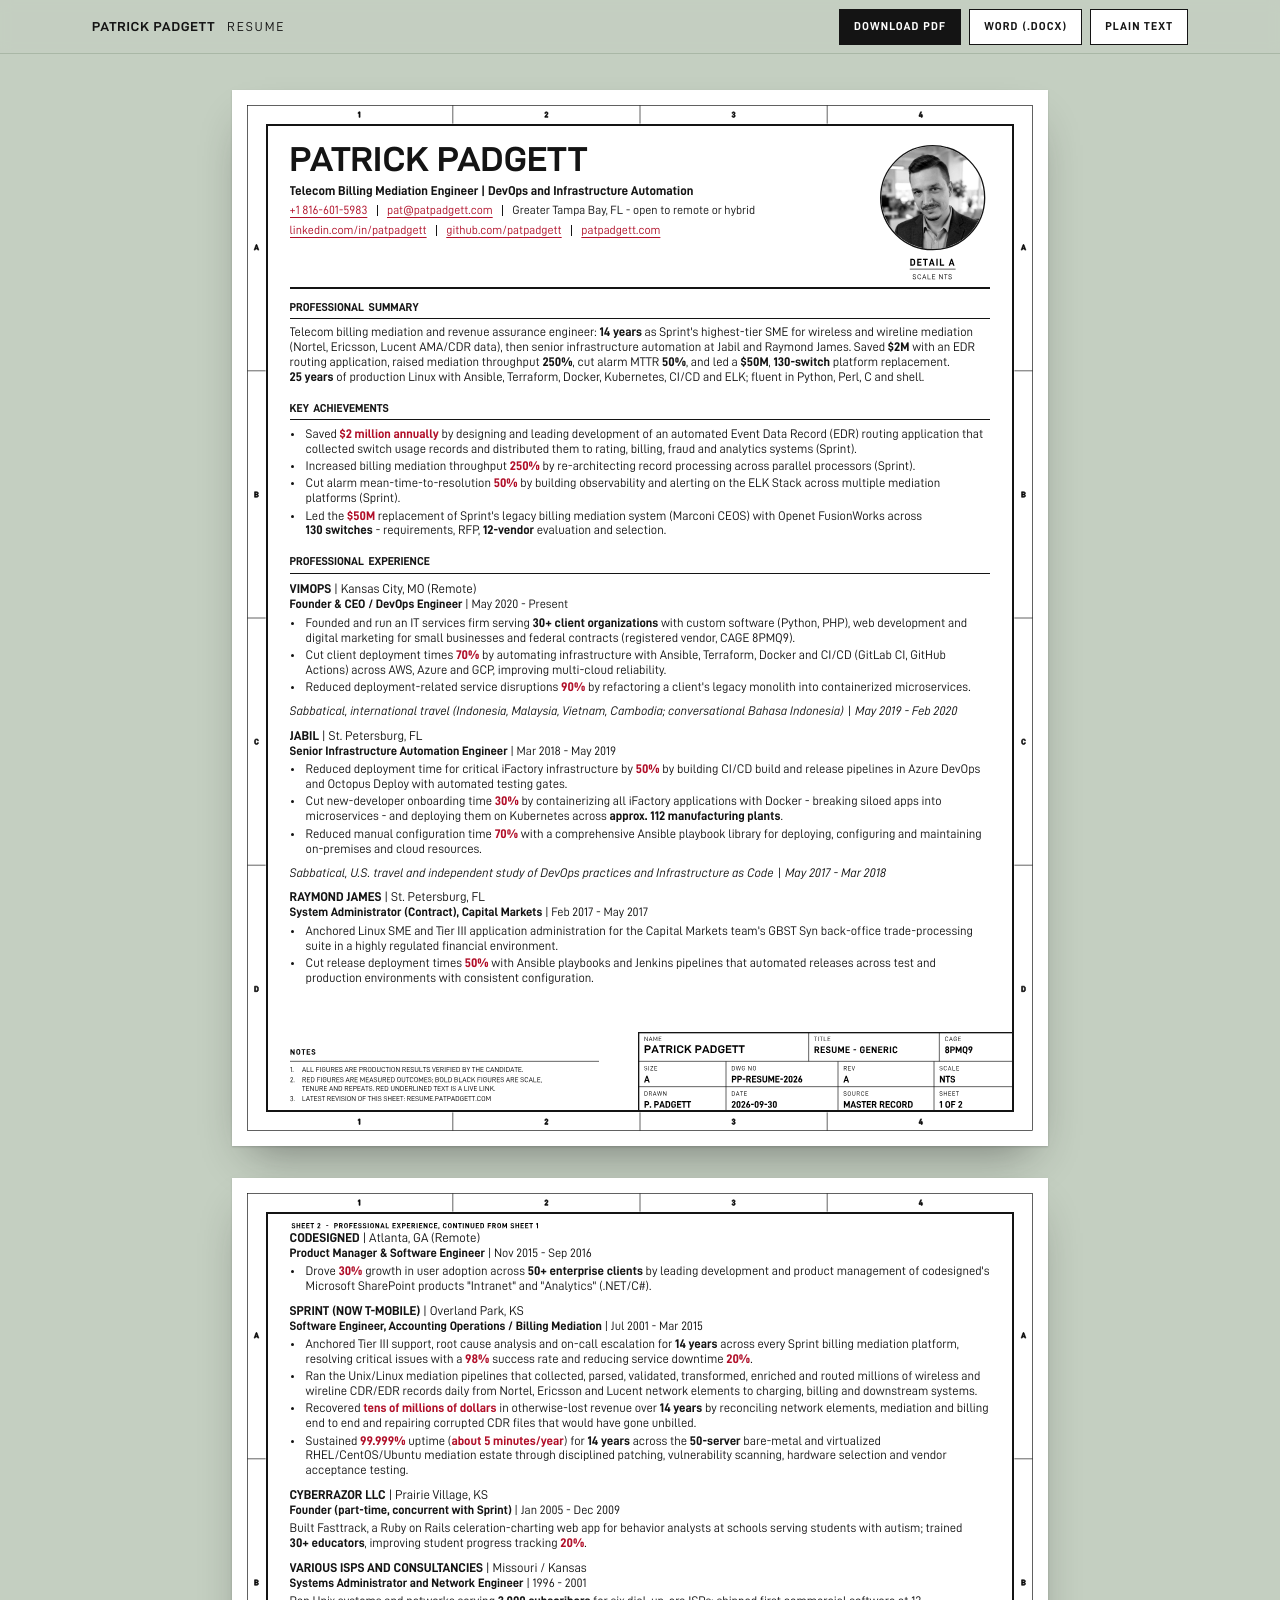
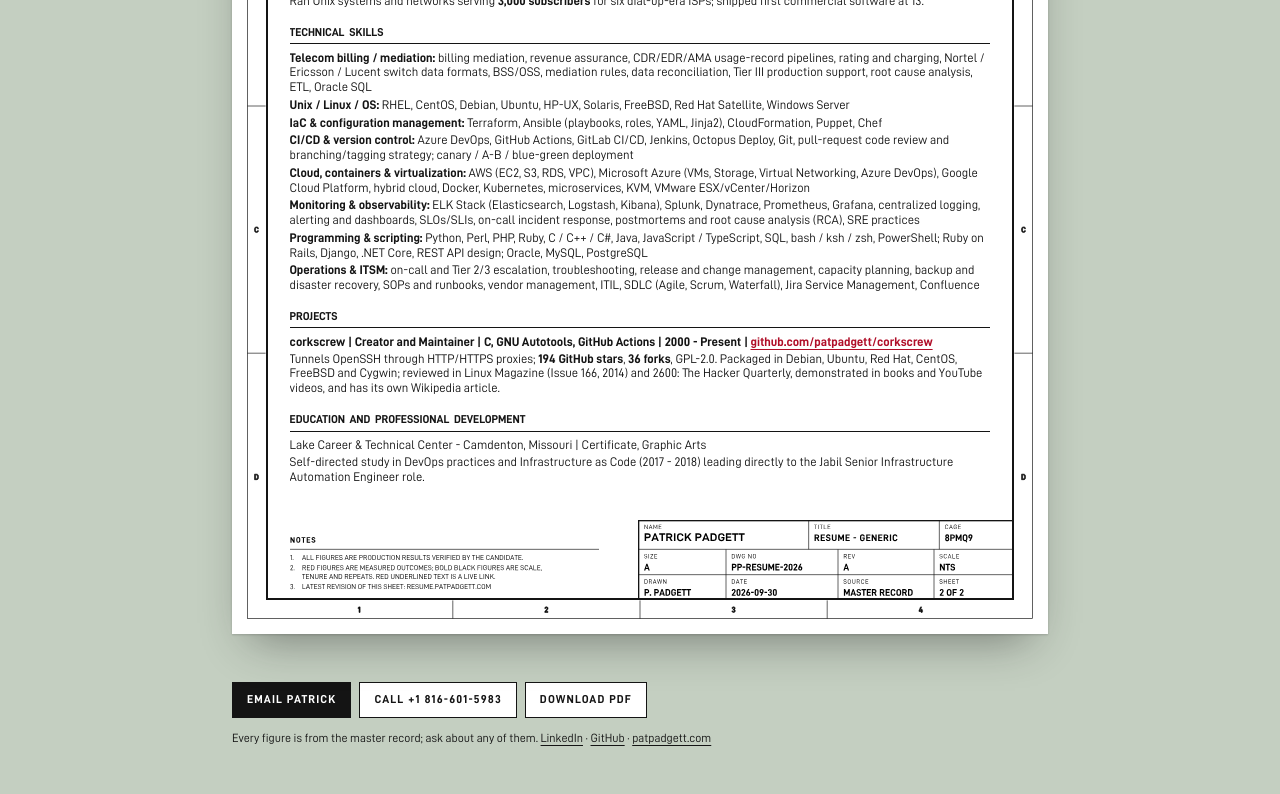
==== commit 0fc996dc: "Audit fixes: AAA red, currentColor chrome + shadow tokens, glyph sprite (185->110 KB), 36px buttons," ====
--- a/index.html
+++ b/index.html
@@ -42,7 +42,7 @@
   </div>
 </nav>
 <main class="board" id="resume" tabindex="-1">
-<section class="sheet" data-sheet="1"><svg class="zone" aria-hidden="true" viewBox="0 0 612.0 792.0" width="612.0pt" height="792.0pt"><g stroke="#141414" stroke-width="0.5"><rect x="11.52" y="11.52" width="588.96" height="768.96" fill="none" stroke="#141414" stroke-width="0.5"/><line x1="165.60" x2="165.60" y1="11.52" y2="25.2"/><line x1="165.60" x2="165.60" y1="766.8" y2="780.48"/><line x1="306.00" x2="306.00" y1="11.52" y2="25.2"/><line x1="306.00" x2="306.00" y1="766.8" y2="780.48"/><line x1="446.40" x2="446.40" y1="11.52" y2="25.2"/><line x1="446.40" x2="446.40" y1="766.8" y2="780.48"/><line y1="210.60" y2="210.60" x1="11.52" x2="25.2"/><line y1="210.60" y2="210.60" x1="586.8" x2="600.48"/><line y1="396.00" y2="396.00" x1="11.52" x2="25.2"/><line y1="396.00" y2="396.00" x1="586.8" x2="600.48"/><line y1="581.40" y2="581.40" x1="11.52" x2="25.2"/><line y1="581.40" y2="581.40" x1="586.8" x2="600.48"/><path fill="#141414" transform="translate(94.36 20.52)" d="M0.91 -3.27 0.21 -2.76V-3.61L0.91 -4.14H1.69V0.0H0.91Z"/><path fill="#141414" transform="translate(94.36 775.80)" d="M0.91 -3.27 0.21 -2.76V-3.61L0.91 -4.14H1.69V0.0H0.91Z"/><path fill="#141414" transform="translate(234.32 20.52)" d="M0.28 -0.62 1.66 -2.40Q1.89 -2.71 1.89 -2.98V-3.07Q1.89 -3.28 1.77 -3.41Q1.65 -3.54 1.45 -3.54Q1.26 -3.54 1.14 -3.40Q1.03 -3.27 1.03 -3.04V-2.94H0.27V-3.09Q0.27 -3.41 0.41 -3.66Q0.56 -3.91 0.84 -4.06Q1.11 -4.20 1.48 -4.20Q1.84 -4.20 2.12 -4.05Q2.39 -3.90 2.54 -3.65Q2.68 -3.40 2.68 -3.09V-2.99Q2.68 -2.72 2.59 -2.49Q2.49 -2.26 2.31 -2.02L1.27 -0.69H2.68V0.0H0.28Z"/><path fill="#141414" transform="translate(234.32 775.80)" d="M0.28 -0.62 1.66 -2.40Q1.89 -2.71 1.89 -2.98V-3.07Q1.89 -3.28 1.77 -3.41Q1.65 -3.54 1.45 -3.54Q1.26 -3.54 1.14 -3.40Q1.03 -3.27 1.03 -3.04V-2.94H0.27V-3.09Q0.27 -3.41 0.41 -3.66Q0.56 -3.91 0.84 -4.06Q1.11 -4.20 1.48 -4.20Q1.84 -4.20 2.12 -4.05Q2.39 -3.90 2.54 -3.65Q2.68 -3.40 2.68 -3.09V-2.99Q2.68 -2.72 2.59 -2.49Q2.49 -2.26 2.31 -2.02L1.27 -0.69H2.68V0.0H0.28Z"/><path fill="#141414" transform="translate(374.69 20.52)" d="M0.27 -1.00V-1.12H1.00V-1.03Q1.00 -0.82 1.12 -0.71Q1.24 -0.6 1.48 -0.6Q1.70 -0.6 1.83 -0.74Q1.96 -0.88 1.96 -1.13V-1.24Q1.96 -1.51 1.82 -1.65Q1.68 -1.8 1.42 -1.8H1.21V-2.46H1.41Q1.64 -2.46 1.77 -2.59Q1.89 -2.73 1.89 -2.96V-3.05Q1.89 -3.28 1.77 -3.41Q1.66 -3.54 1.45 -3.54Q1.24 -3.54 1.13 -3.42Q1.02 -3.30 1.02 -3.10V-3.0H0.3V-3.10Q0.3 -3.62 0.61 -3.91Q0.93 -4.20 1.48 -4.20Q2.03 -4.20 2.34 -3.90Q2.65 -3.61 2.65 -3.11V-3.02Q2.65 -2.75 2.53 -2.54Q2.40 -2.32 2.17 -2.20Q2.44 -2.08 2.58 -1.84Q2.72 -1.59 2.72 -1.24V-1.13Q2.72 -0.76 2.56 -0.49Q2.41 -0.22 2.13 -0.08Q1.84 0.06 1.49 0.06Q0.91 0.06 0.59 -0.21Q0.27 -0.49 0.27 -1.00Z"/><path fill="#141414" transform="translate(374.69 775.80)" d="M0.27 -1.00V-1.12H1.00V-1.03Q1.00 -0.82 1.12 -0.71Q1.24 -0.6 1.48 -0.6Q1.70 -0.6 1.83 -0.74Q1.96 -0.88 1.96 -1.13V-1.24Q1.96 -1.51 1.82 -1.65Q1.68 -1.8 1.42 -1.8H1.21V-2.46H1.41Q1.64 -2.46 1.77 -2.59Q1.89 -2.73 1.89 -2.96V-3.05Q1.89 -3.28 1.77 -3.41Q1.66 -3.54 1.45 -3.54Q1.24 -3.54 1.13 -3.42Q1.02 -3.30 1.02 -3.10V-3.0H0.3V-3.10Q0.3 -3.62 0.61 -3.91Q0.93 -4.20 1.48 -4.20Q2.03 -4.20 2.34 -3.90Q2.65 -3.61 2.65 -3.11V-3.02Q2.65 -2.75 2.53 -2.54Q2.40 -2.32 2.17 -2.20Q2.44 -2.08 2.58 -1.84Q2.72 -1.59 2.72 -1.24V-1.13Q2.72 -0.76 2.56 -0.49Q2.41 -0.22 2.13 -0.08Q1.84 0.06 1.49 0.06Q0.91 0.06 0.59 -0.21Q0.27 -0.49 0.27 -1.00Z"/><path fill="#141414" transform="translate(515.04 20.52)" d="M2.91 -0.66H2.58V0.0H1.79V-0.66H0.21V-1.35L1.39 -4.14H2.17L0.99 -1.35H1.79V-2.32H2.58V-1.35H2.91Z"/><path fill="#141414" transform="translate(515.04 775.80)" d="M2.91 -0.66H2.58V0.0H1.79V-0.66H0.21V-1.35L1.39 -4.14H2.17L0.99 -1.35H1.79V-2.32H2.58V-1.35H2.91Z"/><path fill="#141414" transform="translate(16.54 120.06)" d="M2.52 -0.80H1.10L0.85 0.0H0.02L1.49 -4.14H2.13L3.61 0.0H2.77ZM2.31 -1.45 1.81 -3.04 1.31 -1.45Z"/><path fill="#141414" transform="translate(591.82 120.06)" d="M2.52 -0.80H1.10L0.85 0.0H0.02L1.49 -4.14H2.13L3.61 0.0H2.77ZM2.31 -1.45 1.81 -3.04 1.31 -1.45Z"/><path fill="#141414" transform="translate(16.57 305.46)" d="M3.28 -1.18Q3.28 -0.62 2.95 -0.31Q2.61 0.0 2.01 0.0H0.35V-4.14H1.95Q2.55 -4.14 2.89 -3.84Q3.23 -3.54 3.23 -2.98Q3.23 -2.71 3.09 -2.48Q2.95 -2.25 2.71 -2.13Q2.99 -2.00 3.14 -1.76Q3.28 -1.52 3.28 -1.18ZM1.14 -3.45V-2.44H1.89Q2.16 -2.44 2.30 -2.57Q2.44 -2.70 2.44 -2.94Q2.44 -3.19 2.30 -3.32Q2.16 -3.45 1.89 -3.45ZM2.50 -1.24Q2.50 -1.48 2.36 -1.62Q2.22 -1.76 1.93 -1.76H1.14V-0.68H1.93Q2.22 -0.68 2.36 -0.83Q2.50 -0.97 2.50 -1.24Z"/><path fill="#141414" transform="translate(591.85 305.46)" d="M3.28 -1.18Q3.28 -0.62 2.95 -0.31Q2.61 0.0 2.01 0.0H0.35V-4.14H1.95Q2.55 -4.14 2.89 -3.84Q3.23 -3.54 3.23 -2.98Q3.23 -2.71 3.09 -2.48Q2.95 -2.25 2.71 -2.13Q2.99 -2.00 3.14 -1.76Q3.28 -1.52 3.28 -1.18ZM1.14 -3.45V-2.44H1.89Q2.16 -2.44 2.30 -2.57Q2.44 -2.70 2.44 -2.94Q2.44 -3.19 2.30 -3.32Q2.16 -3.45 1.89 -3.45ZM2.50 -1.24Q2.50 -1.48 2.36 -1.62Q2.22 -1.76 1.93 -1.76H1.14V-0.68H1.93Q2.22 -0.68 2.36 -0.83Q2.50 -0.97 2.50 -1.24Z"/><path fill="#141414" transform="translate(16.56 490.86)" d="M0.3 -1.60V-2.55Q0.3 -4.2 1.81 -4.2Q2.49 -4.2 2.89 -3.84Q3.30 -3.48 3.30 -2.82V-2.78H2.51V-2.82Q2.51 -3.13 2.33 -3.32Q2.14 -3.51 1.81 -3.51Q1.43 -3.51 1.26 -3.27Q1.09 -3.04 1.09 -2.50V-1.61Q1.09 -1.11 1.26 -0.88Q1.44 -0.65 1.82 -0.65Q2.16 -0.65 2.33 -0.83Q2.51 -1.01 2.51 -1.32V-1.37H3.28V-1.33Q3.28 -0.66 2.89 -0.30Q2.49 0.04 1.80 0.04Q0.3 0.04 0.3 -1.60Z"/><path fill="#141414" transform="translate(591.84 490.86)" d="M0.3 -1.60V-2.55Q0.3 -4.2 1.81 -4.2Q2.49 -4.2 2.89 -3.84Q3.30 -3.48 3.30 -2.82V-2.78H2.51V-2.82Q2.51 -3.13 2.33 -3.32Q2.14 -3.51 1.81 -3.51Q1.43 -3.51 1.26 -3.27Q1.09 -3.04 1.09 -2.50V-1.61Q1.09 -1.11 1.26 -0.88Q1.44 -0.65 1.82 -0.65Q2.16 -0.65 2.33 -0.83Q2.51 -1.01 2.51 -1.32V-1.37H3.28V-1.33Q3.28 -0.66 2.89 -0.30Q2.49 0.04 1.80 0.04Q0.3 0.04 0.3 -1.60Z"/><path fill="#141414" transform="translate(16.56 676.26)" d="M0.35 -4.14H1.81Q2.50 -4.14 2.90 -3.75Q3.30 -3.37 3.30 -2.49V-1.65Q3.30 -0.77 2.89 -0.38Q2.48 0.0 1.78 0.0H0.35ZM1.80 -0.68Q2.16 -0.68 2.33 -0.91Q2.51 -1.15 2.51 -1.65V-2.45Q2.51 -2.98 2.34 -3.21Q2.16 -3.45 1.80 -3.45H1.14V-0.68Z"/><path fill="#141414" transform="translate(591.84 676.26)" d="M0.35 -4.14H1.81Q2.50 -4.14 2.90 -3.75Q3.30 -3.37 3.30 -2.49V-1.65Q3.30 -0.77 2.89 -0.38Q2.48 0.0 1.78 0.0H0.35ZM1.80 -0.68Q2.16 -0.68 2.33 -0.91Q2.51 -1.15 2.51 -1.65V-2.45Q2.51 -2.98 2.34 -3.21Q2.16 -3.45 1.80 -3.45H1.14V-0.68Z"/></g></svg><div class="flow"><header class="head"><div class="head-text"><h1>Patrick Padgett</h1><p class="headline">Telecom Billing Mediation Engineer | DevOps and Infrastructure Automation</p><p class="contact"><span><a href="tel:+18166015983">+1 816-601-5983</a></span><span><a href="mailto:pat@patpadgett.com">pat@patpadgett.com</a></span><span>Greater Tampa Bay, FL - open to remote or hybrid</span></p><p class="contact"><span><a href="https://www.linkedin.com/in/patpadgett">linkedin.com/in/patpadgett</a></span><span><a href="https://github.com/patpadgett">github.com/patpadgett</a></span><span><a href="https://patpadgett.com">patpadgett.com</a></span></p></div><figure class="detail"><svg viewBox="0 0 82.0 103.0" width="82.0pt" height="103.0pt" role="img" aria-label="Patrick Padgett, headshot"><defs><clipPath id="detclip"><circle cx="41.0" cy="41.0" r="38.5"></circle></clipPath></defs><image href="assets/headshot.jpg" x="2.0" y="2.0" width="78.0" height="78.0" clip-path="url(#detclip)" preserveAspectRatio="xMidYMid slice"></image><circle cx="41.0" cy="41.0" r="39.0" fill="none" stroke="#141414" stroke-width="1.0"></circle><path fill="#141414" transform="translate(23.81 92.00)" d="M0.43 -5.10H2.23Q3.08 -5.10 3.57 -4.63Q4.07 -4.15 4.07 -3.07V-2.03Q4.07 -0.95 3.56 -0.47Q3.06 0.0 2.20 0.0H0.43ZM2.22 -0.84Q2.66 -0.84 2.88 -1.13Q3.10 -1.42 3.10 -2.04V-3.02Q3.10 -3.67 2.88 -3.97Q2.67 -4.26 2.22 -4.26H1.40V-0.84ZM6.58 -4.26V-2.99H8.52V-2.15H6.58V-0.84H8.85V0.0H5.61V-5.10H8.85V-4.26ZM13.48 -4.26H12.18V0.0H11.20V-4.26H9.90V-5.10H13.48ZM17.38 -0.99H15.62L15.31 0.0H14.29L16.10 -5.10H16.90L18.72 0.0H17.69ZM17.12 -1.79 16.50 -3.75 15.88 -1.79ZM19.97 -5.10H20.94V0.0H19.97ZM22.59 -5.10H23.56V-0.84H25.80V0.0H22.59ZM32.27 -0.99H30.51L30.20 0.0H29.18L30.99 -5.10H31.79L33.61 0.0H32.58ZM32.01 -1.79 31.39 -3.75 30.77 -1.79Z"></path><line x1="23.81" x2="58.19" y1="94.60" y2="94.60" stroke="#141414" stroke-width="0.5"></line><path fill="#141414" transform="translate(25.83 102.20)" d="M0.17 -1.05H0.56Q0.64 -0.31 1.45 -0.31Q1.87 -0.31 2.09 -0.49Q2.31 -0.66 2.31 -1.00Q2.31 -1.31 2.13 -1.47Q1.96 -1.63 1.61 -1.69L1.19 -1.76Q0.73 -1.83 0.49 -2.07Q0.25 -2.30 0.25 -2.73Q0.25 -3.22 0.58 -3.49Q0.91 -3.77 1.45 -3.77Q1.94 -3.77 2.26 -3.51Q2.58 -3.26 2.64 -2.73H2.25Q2.18 -3.43 1.44 -3.43Q1.06 -3.43 0.85 -3.25Q0.63 -3.07 0.63 -2.75Q0.63 -2.48 0.80 -2.33Q0.96 -2.17 1.30 -2.11L1.73 -2.04Q2.20 -1.96 2.45 -1.71Q2.7 -1.47 2.7 -1.03Q2.7 -0.52 2.35 -0.24Q2.01 0.03 1.42 0.03Q0.86 0.03 0.54 -0.24Q0.22 -0.51 0.17 -1.05ZM3.84 -1.38V-2.34Q3.84 -3.08 4.20 -3.43Q4.55 -3.77 5.15 -3.77Q5.53 -3.77 5.82 -3.63Q6.11 -3.49 6.26 -3.23Q6.42 -2.97 6.42 -2.63V-2.61H6.03V-2.63Q6.03 -2.99 5.79 -3.20Q5.56 -3.41 5.15 -3.41Q4.70 -3.41 4.47 -3.16Q4.23 -2.91 4.23 -2.33V-1.36Q4.23 -0.31 5.16 -0.31Q5.56 -0.31 5.79 -0.52Q6.03 -0.73 6.03 -1.09V-1.11H6.41V-1.09Q6.41 -0.57 6.07 -0.26Q5.73 0.04 5.15 0.04Q4.55 0.04 4.20 -0.29Q3.84 -0.64 3.84 -1.38ZM9.67 -0.89H8.08L7.77 0.0H7.36L8.71 -3.72H9.04L10.40 0.0H9.98ZM9.55 -1.23 8.87 -3.17 8.20 -1.23ZM11.41 -3.72H11.80V-0.35H13.66V0.0H11.41ZM15.20 -3.36V-2.07H16.79V-1.71H15.20V-0.35H17.06V0.0H14.80V-3.72H17.06V-3.36ZM22.72 -3.72V0.0H22.33L20.40 -3.00V0.0H20.01V-3.72H20.40L22.33 -0.73V-3.72ZM26.26 -3.36H25.19V0.0H24.80V-3.36H23.74V-3.72H26.26ZM27.02 -1.05H27.41Q27.48 -0.31 28.29 -0.31Q28.71 -0.31 28.93 -0.49Q29.15 -0.66 29.15 -1.00Q29.15 -1.31 28.98 -1.47Q28.80 -1.63 28.45 -1.69L28.03 -1.76Q27.58 -1.83 27.34 -2.07Q27.09 -2.30 27.09 -2.73Q27.09 -3.22 27.42 -3.49Q27.75 -3.77 28.29 -3.77Q28.79 -3.77 29.10 -3.51Q29.42 -3.26 29.48 -2.73H29.09Q29.03 -3.43 28.29 -3.43Q27.90 -3.43 27.69 -3.25Q27.48 -3.07 27.48 -2.75Q27.48 -2.48 27.64 -2.33Q27.81 -2.17 28.14 -2.11L28.57 -2.04Q29.04 -1.96 29.29 -1.71Q29.54 -1.47 29.54 -1.03Q29.54 -0.52 29.20 -0.24Q28.86 0.03 28.26 0.03Q27.70 0.03 27.38 -0.24Q27.07 -0.51 27.02 -1.05Z"></path></svg></figure></header><h2>PROFESSIONAL SUMMARY</h2><p class="summary">Telecom billing mediation and revenue assurance engineer: <b class="num">14 years</b> as Sprint's highest-tier SME for wireless and wireline mediation (Nortel, Ericsson, Lucent AMA/CDR data), then senior infrastructure automation at Jabil and Raymond James. Saved <b class="num">$2M</b> with an EDR routing application, raised mediation throughput <b class="num">250%</b>, cut alarm MTTR <b class="num">50%</b>, and led a <b class="num">$50M</b>, <b class="num">130-switch</b> platform replacement. <b class="num">25 years</b> of production Linux with Ansible, Terraform, Docker, Kubernetes, CI/CD and ELK; fluent in Python, Perl, C and shell.</p><h2>KEY ACHIEVEMENTS</h2><ul class=""><li>Saved <b class="fig wrap">$2 million annually</b> by designing and leading development of an automated Event Data Record (EDR) routing application that collected switch usage records and distributed them to rating, billing, fraud and analytics systems (Sprint).</li><li>Increased billing mediation throughput <b class="fig">250%</b> by re-architecting record processing across parallel processors (Sprint).</li><li>Cut alarm mean-time-to-resolution <b class="fig">50%</b> by building observability and alerting on the ELK Stack across multiple mediation platforms (Sprint).</li><li>Led the <b class="fig">$50M</b> replacement of Sprint's legacy billing mediation system (Marconi CEOS) with Openet FusionWorks across <b class="num">130 switches</b> - requirements, RFP, <b class="num">12-vendor</b> evaluation and selection.</li></ul><h2>PROFESSIONAL EXPERIENCE</h2><div class="job"><h3>VIMOPS<span class="loc"> | Kansas City, MO (Remote)</span></h3><p class="title">Founder &amp; CEO / DevOps Engineer<span class="dates"> | May 2020 - Present</span></p></div><ul class="exp"><li>Founded and run an IT services firm serving <b class="num wrap">30+ client organizations</b> with custom software (Python, PHP), web development and digital marketing for small businesses and federal contracts (registered vendor, CAGE 8PMQ9).</li><li>Cut client deployment times <b class="fig">70%</b> by automating infrastructure with Ansible, Terraform, Docker and CI/CD (GitLab CI, GitHub Actions) across AWS, Azure and GCP, improving multi-cloud reliability.</li><li>Reduced deployment-related service disruptions <b class="fig">90%</b> by refactoring a client's legacy monolith into containerized microservices.</li></ul><p class="sabb">Sabbatical, international travel (Indonesia, Malaysia, Vietnam, Cambodia; conversational Bahasa Indonesia) | May 2019 - Feb 2020</p><div class="job"><h3>JABIL<span class="loc"> | St. Petersburg, FL</span></h3><p class="title">Senior Infrastructure Automation Engineer<span class="dates"> | Mar 2018 - May 2019</span></p></div><ul class="exp"><li>Reduced deployment time for critical iFactory infrastructure by <b class="fig">50%</b> by building CI/CD build and release pipelines in Azure DevOps and Octopus Deploy with automated testing gates.</li><li>Cut new-developer onboarding time <b class="fig">30%</b> by containerizing all iFactory applications with Docker - breaking siloed apps into microservices - and deploying them on Kubernetes across <b class="num wrap">approx. 112 manufacturing plants</b>.</li><li>Reduced manual configuration time <b class="fig">70%</b> with a comprehensive Ansible playbook library for deploying, configuring and maintaining on-premises and cloud resources.</li></ul><p class="sabb">Sabbatical, U.S. travel and independent study of DevOps practices and Infrastructure as Code | May 2017 - Mar 2018</p><div class="job"><h3>RAYMOND JAMES<span class="loc"> | St. Petersburg, FL</span></h3><p class="title">System Administrator (Contract), Capital Markets<span class="dates"> | Feb 2017 - May 2017</span></p></div><ul class="exp"><li>Anchored Linux SME and Tier III application administration for the Capital Markets team's GBST Syn back-office trade-processing suite in a highly regulated financial environment.</li><li>Cut release deployment times <b class="fig">50%</b> with Ansible playbooks and Jenkins pipelines that automated releases across test and production environments with consistent configuration.</li></ul></div><div class="foot"><svg class="nb" aria-hidden="true" viewBox="0 0 232.0 60.0" width="232.0pt" height="60.0pt"><path fill="#141414" transform="translate(0.00 17.00)" d="M3.45 -4.14V0.0H2.66L1.14 -2.58V0.0H0.35V-4.14H1.14L2.66 -1.54V-4.14ZM4.70 -1.60V-2.55Q4.70 -4.2 6.21 -4.2Q6.9 -4.2 7.30 -3.81Q7.70 -3.42 7.70 -2.55V-1.60Q7.70 -0.72 7.29 -0.33Q6.88 0.04 6.18 0.04Q4.70 0.04 4.70 -1.60ZM6.91 -1.61V-2.50Q6.91 -3.03 6.74 -3.27Q6.57 -3.51 6.21 -3.51Q5.83 -3.51 5.66 -3.27Q5.49 -3.04 5.49 -2.50V-1.61Q5.49 -1.10 5.66 -0.87Q5.83 -0.65 6.21 -0.65Q6.57 -0.65 6.74 -0.88Q6.91 -1.11 6.91 -1.61ZM11.54 -3.45H10.48V0.0H9.69V-3.45H8.63V-4.14H11.54ZM13.32 -3.45V-2.43H14.89V-1.74H13.32V-0.68H15.16V0.0H12.53V-4.14H15.16V-3.45ZM16.12 -1.26H16.86Q16.90 -0.91 17.08 -0.77Q17.26 -0.63 17.61 -0.63Q18.27 -0.63 18.27 -1.18Q18.27 -1.42 18.14 -1.55Q18.01 -1.68 17.72 -1.73L17.33 -1.8Q16.21 -1.98 16.21 -2.95Q16.21 -3.52 16.59 -3.86Q16.97 -4.2 17.60 -4.2Q18.21 -4.2 18.57 -3.87Q18.93 -3.55 18.97 -2.96H18.22Q18.20 -3.26 18.04 -3.40Q17.89 -3.54 17.59 -3.54Q17.28 -3.54 17.13 -3.39Q16.97 -3.25 16.97 -3.01Q16.97 -2.79 17.11 -2.67Q17.25 -2.54 17.54 -2.49L17.98 -2.41Q19.05 -2.22 19.05 -1.24Q19.05 -0.62 18.65 -0.29Q18.25 0.03 17.57 0.03Q16.90 0.03 16.53 -0.29Q16.16 -0.63 16.12 -1.26Z"/><line x1="0" x2="232.0" y1="22" y2="22" stroke="#141414" stroke-width="0.5"/><path fill="#141414" transform="translate(0.00 30.00)" d="M0.91 -3.27 0.27 -2.79V-3.23L0.90 -3.72H1.30V0.0H0.91ZM2.06 -0.49H2.53V0.0H2.06Z"/><path fill="#141414" transform="translate(9.00 30.00)" d="M2.34 -0.89H0.76L0.45 0.0H0.03L1.39 -3.72H1.72L3.07 0.0H2.66ZM2.23 -1.23 1.55 -3.17 0.88 -1.23ZM3.60 -3.72H3.99V-0.35H5.85V0.0H3.60ZM6.51 -3.72H6.90V-0.35H8.76V0.0H6.51ZM11.04 -3.36V-2.06H12.64V-1.70H11.04V0.0H10.64V-3.72H12.91V-3.36ZM13.65 -3.72H14.05V0.0H13.65ZM14.93 -1.38V-2.34Q14.93 -3.08 15.29 -3.43Q15.64 -3.77 16.23 -3.77Q16.62 -3.77 16.90 -3.63Q17.19 -3.49 17.35 -3.23Q17.50 -2.98 17.50 -2.64V-2.62H17.11V-2.64Q17.11 -3.00 16.87 -3.21Q16.64 -3.41 16.24 -3.41Q15.79 -3.41 15.56 -3.16Q15.33 -2.90 15.33 -2.33V-1.36Q15.33 -0.31 16.24 -0.31Q16.67 -0.31 16.89 -0.55Q17.12 -0.78 17.12 -1.29V-1.57H16.23V-1.91H17.51V-1.36Q17.51 -0.62 17.17 -0.29Q16.82 0.04 16.23 0.04Q15.64 0.04 15.29 -0.29Q14.93 -0.64 14.93 -1.38ZM18.36 -1.21V-3.72H18.75V-1.24Q18.75 -0.82 18.99 -0.56Q19.24 -0.31 19.64 -0.31Q20.04 -0.31 20.28 -0.56Q20.53 -0.82 20.53 -1.24V-3.72H20.92V-1.21Q20.92 -0.84 20.76 -0.56Q20.59 -0.28 20.30 -0.12Q20.01 0.03 19.64 0.03Q19.27 0.03 18.98 -0.12Q18.69 -0.28 18.52 -0.56Q18.36 -0.85 18.36 -1.21ZM23.13 -1.63H22.23V0.0H21.84V-3.72H23.22Q23.74 -3.72 24.04 -3.45Q24.34 -3.18 24.34 -2.67Q24.34 -2.27 24.13 -2.01Q23.92 -1.76 23.54 -1.67L24.42 0.0H23.97ZM22.23 -1.97H23.19Q23.55 -1.97 23.75 -2.15Q23.95 -2.33 23.95 -2.67Q23.95 -3.01 23.75 -3.19Q23.56 -3.36 23.19 -3.36H22.23ZM25.52 -3.36V-2.07H27.12V-1.71H25.52V-0.35H27.39V0.0H25.13V-3.72H27.39V-3.36ZM27.88 -1.05H28.27Q28.35 -0.31 29.16 -0.31Q29.58 -0.31 29.79 -0.49Q30.01 -0.66 30.01 -1.00Q30.01 -1.31 29.84 -1.47Q29.67 -1.63 29.32 -1.69L28.90 -1.76Q28.44 -1.83 28.20 -2.07Q27.96 -2.30 27.96 -2.73Q27.96 -3.22 28.29 -3.49Q28.62 -3.77 29.16 -3.77Q29.65 -3.77 29.97 -3.51Q30.28 -3.26 30.34 -2.73H29.95Q29.89 -3.43 29.15 -3.43Q28.77 -3.43 28.55 -3.25Q28.34 -3.07 28.34 -2.75Q28.34 -2.48 28.50 -2.33Q28.67 -2.17 29.00 -2.11L29.44 -2.04Q29.91 -1.96 30.15 -1.71Q30.40 -1.47 30.40 -1.03Q30.40 -0.52 30.06 -0.24Q29.72 0.03 29.13 0.03Q28.57 0.03 28.25 -0.24Q27.93 -0.51 27.88 -1.05ZM34.28 -0.89H32.70L32.38 0.0H31.97L33.32 -3.72H33.65L35.01 0.0H34.59ZM34.17 -1.23 33.49 -3.17 32.81 -1.23ZM36.82 -1.63H35.93V0.0H35.53V-3.72H36.91Q37.44 -3.72 37.74 -3.45Q38.04 -3.18 38.04 -2.67Q38.04 -2.27 37.83 -2.01Q37.62 -1.76 37.24 -1.67L38.12 0.0H37.67ZM35.93 -1.97H36.88Q37.24 -1.97 37.44 -2.15Q37.64 -2.33 37.64 -2.67Q37.64 -3.01 37.45 -3.19Q37.25 -3.36 36.88 -3.36H35.93ZM39.22 -3.36V-2.07H40.81V-1.71H39.22V-0.35H41.08V0.0H38.82V-3.72H41.08V-3.36ZM45.57 -2.61Q45.57 -2.11 45.25 -1.82Q44.93 -1.53 44.39 -1.53H43.45V0.0H43.05V-3.72H44.39Q44.94 -3.72 45.25 -3.43Q45.57 -3.14 45.57 -2.61ZM45.17 -2.61Q45.17 -2.99 44.96 -3.18Q44.75 -3.36 44.36 -3.36H43.45V-1.89H44.36Q44.75 -1.89 44.96 -2.07Q45.17 -2.25 45.17 -2.61ZM47.52 -1.63H46.62V0.0H46.22V-3.72H47.61Q48.13 -3.72 48.43 -3.45Q48.73 -3.18 48.73 -2.67Q48.73 -2.27 48.52 -2.01Q48.31 -1.76 47.93 -1.67L48.81 0.0H48.36ZM46.62 -1.97H47.57Q47.94 -1.97 48.14 -2.15Q48.34 -2.33 48.34 -2.67Q48.34 -3.01 48.14 -3.19Q47.94 -3.36 47.57 -3.36H46.62ZM49.44 -1.38V-2.34Q49.44 -3.08 49.79 -3.43Q50.14 -3.77 50.73 -3.77Q51.32 -3.77 51.67 -3.43Q52.02 -3.08 52.02 -2.34V-1.38Q52.02 -0.64 51.67 -0.29Q51.32 0.04 50.73 0.04Q50.13 0.04 49.79 -0.29Q49.44 -0.64 49.44 -1.38ZM51.62 -1.36V-2.33Q51.62 -3.41 50.73 -3.41Q50.29 -3.41 50.06 -3.16Q49.83 -2.90 49.83 -2.33V-1.36Q49.83 -0.81 50.06 -0.56Q50.29 -0.31 50.73 -0.31Q51.62 -0.31 51.62 -1.36ZM52.86 -3.72H54.14Q54.73 -3.72 55.08 -3.38Q55.43 -3.04 55.43 -2.30V-1.42Q55.43 -0.68 55.08 -0.34Q54.73 0.0 54.14 0.0H52.86ZM54.14 -0.35Q55.03 -0.35 55.03 -1.40V-2.28Q55.03 -2.85 54.80 -3.11Q54.57 -3.36 54.14 -3.36H53.26V-0.35ZM56.27 -1.21V-3.72H56.67V-1.24Q56.67 -0.82 56.91 -0.56Q57.15 -0.31 57.55 -0.31Q57.95 -0.31 58.20 -0.56Q58.44 -0.82 58.44 -1.24V-3.72H58.83V-1.21Q58.83 -0.84 58.67 -0.56Q58.50 -0.28 58.21 -0.12Q57.92 0.03 57.55 0.03Q57.19 0.03 56.89 -0.12Q56.60 -0.28 56.44 -0.56Q56.27 -0.85 56.27 -1.21ZM59.68 -1.38V-2.34Q59.68 -3.08 60.03 -3.43Q60.39 -3.77 60.99 -3.77Q61.37 -3.77 61.65 -3.63Q61.94 -3.49 62.10 -3.23Q62.26 -2.97 62.26 -2.63V-2.61H61.86V-2.63Q61.86 -2.99 61.63 -3.20Q61.39 -3.41 60.99 -3.41Q60.54 -3.41 60.30 -3.16Q60.07 -2.91 60.07 -2.33V-1.36Q60.07 -0.31 60.99 -0.31Q61.40 -0.31 61.63 -0.52Q61.86 -0.73 61.86 -1.09V-1.11H62.25V-1.09Q62.25 -0.57 61.91 -0.26Q61.57 0.04 60.99 0.04Q60.39 0.04 60.03 -0.29Q59.68 -0.64 59.68 -1.38ZM65.23 -3.36H64.16V0.0H63.77V-3.36H62.71V-3.72H65.23ZM65.80 -3.72H66.19V0.0H65.80ZM67.08 -1.38V-2.34Q67.08 -3.08 67.43 -3.43Q67.78 -3.77 68.38 -3.77Q68.96 -3.77 69.31 -3.43Q69.66 -3.08 69.66 -2.34V-1.38Q69.66 -0.64 69.31 -0.29Q68.96 0.04 68.37 0.04Q67.78 0.04 67.43 -0.29Q67.08 -0.64 67.08 -1.38ZM69.27 -1.36V-2.33Q69.27 -3.41 68.38 -3.41Q67.93 -3.41 67.70 -3.16Q67.47 -2.90 67.47 -2.33V-1.36Q67.47 -0.81 67.70 -0.56Q67.93 -0.31 68.38 -0.31Q69.27 -0.31 69.27 -1.36ZM73.22 -3.72V0.0H72.82L70.90 -3.00V0.0H70.50V-3.72H70.90L72.82 -0.73V-3.72ZM76.65 -1.63H75.76V0.0H75.36V-3.72H76.75Q77.27 -3.72 77.57 -3.45Q77.87 -3.18 77.87 -2.67Q77.87 -2.27 77.66 -2.01Q77.45 -1.76 77.07 -1.67L77.95 0.0H77.50ZM75.76 -1.97H76.71Q77.07 -1.97 77.27 -2.15Q77.47 -2.33 77.47 -2.67Q77.47 -3.01 77.28 -3.19Q77.08 -3.36 76.71 -3.36H75.76ZM79.05 -3.36V-2.07H80.64V-1.71H79.05V-0.35H80.91V0.0H78.65V-3.72H80.91V-3.36ZM81.41 -1.05H81.79Q81.87 -0.31 82.68 -0.31Q83.10 -0.31 83.32 -0.49Q83.54 -0.66 83.54 -1.00Q83.54 -1.31 83.37 -1.47Q83.19 -1.63 82.84 -1.69L82.42 -1.76Q81.97 -1.83 81.72 -2.07Q81.48 -2.30 81.48 -2.73Q81.48 -3.22 81.81 -3.49Q82.14 -3.77 82.68 -3.77Q83.18 -3.77 83.49 -3.51Q83.81 -3.26 83.87 -2.73H83.48Q83.41 -3.43 82.67 -3.43Q82.29 -3.43 82.08 -3.25Q81.86 -3.07 81.86 -2.75Q81.86 -2.48 82.03 -2.33Q82.19 -2.17 82.53 -2.11L82.96 -2.04Q83.43 -1.96 83.68 -1.71Q83.93 -1.47 83.93 -1.03Q83.93 -0.52 83.59 -0.24Q83.25 0.03 82.65 0.03Q82.09 0.03 81.77 -0.24Q81.45 -0.51 81.41 -1.05ZM84.66 -1.21V-3.72H85.06V-1.24Q85.06 -0.82 85.30 -0.56Q85.54 -0.31 85.95 -0.31Q86.35 -0.31 86.59 -0.56Q86.83 -0.82 86.83 -1.24V-3.72H87.23V-1.21Q87.23 -0.84 87.06 -0.56Q86.90 -0.28 86.61 -0.12Q86.31 0.03 85.95 0.03Q85.58 0.03 85.29 -0.12Q85.00 -0.28 84.83 -0.56Q84.66 -0.85 84.66 -1.21ZM88.14 -3.72H88.54V-0.35H90.40V0.0H88.14ZM93.18 -3.36H92.12V0.0H91.73V-3.36H90.67V-3.72H93.18ZM93.46 -1.05H93.85Q93.92 -0.31 94.73 -0.31Q95.15 -0.31 95.37 -0.49Q95.59 -0.66 95.59 -1.00Q95.59 -1.31 95.42 -1.47Q95.25 -1.63 94.89 -1.69L94.47 -1.76Q94.02 -1.83 93.78 -2.07Q93.53 -2.30 93.53 -2.73Q93.53 -3.22 93.86 -3.49Q94.19 -3.77 94.73 -3.77Q95.23 -3.77 95.55 -3.51Q95.86 -3.26 95.92 -2.73H95.53Q95.47 -3.43 94.73 -3.43Q94.34 -3.43 94.13 -3.25Q93.92 -3.07 93.92 -2.75Q93.92 -2.48 94.08 -2.33Q94.25 -2.17 94.58 -2.11L95.01 -2.04Q95.48 -1.96 95.73 -1.71Q95.98 -1.47 95.98 -1.03Q95.98 -0.52 95.64 -0.24Q95.30 0.03 94.71 0.03Q94.14 0.03 93.83 -0.24Q93.51 -0.51 93.46 -1.05ZM97.55 -3.72H97.96L98.92 -0.63L99.88 -3.72H100.29L99.08 0.0H98.76ZM101.21 -3.36V-2.07H102.81V-1.71H101.21V-0.35H103.08V0.0H100.82V-3.72H103.08V-3.36ZM105.12 -1.63H104.22V0.0H103.83V-3.72H105.21Q105.73 -3.72 106.03 -3.45Q106.33 -3.18 106.33 -2.67Q106.33 -2.27 106.12 -2.01Q105.91 -1.76 105.53 -1.67L106.41 0.0H105.96ZM104.22 -1.97H105.18Q105.54 -1.97 105.74 -2.15Q105.94 -2.33 105.94 -2.67Q105.94 -3.01 105.74 -3.19Q105.54 -3.36 105.18 -3.36H104.22ZM107.16 -3.72H107.55V0.0H107.16ZM108.91 -3.36V-2.06H110.51V-1.70H108.91V0.0H108.51V-3.72H110.78V-3.36ZM111.52 -3.72H111.92V0.0H111.52ZM113.27 -3.36V-2.07H114.87V-1.71H113.27V-0.35H115.14V0.0H112.88V-3.72H115.14V-3.36ZM115.88 -3.72H117.16Q117.75 -3.72 118.10 -3.38Q118.45 -3.04 118.45 -2.30V-1.42Q118.45 -0.68 118.10 -0.34Q117.75 0.0 117.16 0.0H115.88ZM117.16 -0.35Q118.05 -0.35 118.05 -1.40V-2.28Q118.05 -2.85 117.82 -3.11Q117.59 -3.36 117.16 -3.36H116.28V-0.35ZM123.04 -1.02Q123.04 -0.54 122.74 -0.27Q122.44 0.0 121.92 0.0H120.52V-3.72H121.88Q122.41 -3.72 122.70 -3.46Q122.99 -3.21 122.99 -2.74Q122.99 -2.45 122.83 -2.23Q122.68 -2.00 122.41 -1.91Q122.73 -1.81 122.89 -1.58Q123.04 -1.35 123.04 -1.02ZM120.91 -3.37V-2.07H121.84Q122.19 -2.07 122.39 -2.23Q122.59 -2.39 122.59 -2.72Q122.59 -3.04 122.40 -3.21Q122.20 -3.37 121.85 -3.37ZM122.65 -1.04Q122.65 -1.38 122.45 -1.55Q122.25 -1.72 121.87 -1.72H120.91V-0.35H121.87Q122.24 -0.35 122.45 -0.52Q122.65 -0.70 122.65 -1.04ZM125.00 -1.56V0.0H124.61V-1.56L123.49 -3.72H123.92L124.80 -1.93L125.69 -3.72H126.11ZM129.99 -3.36H128.93V0.0H128.54V-3.36H127.47V-3.72H129.99ZM133.05 -3.72V0.0H132.66V-1.72H130.91V0.0H130.52V-3.72H130.91V-2.08H132.66V-3.72ZM134.36 -3.36V-2.07H135.96V-1.71H134.36V-0.35H136.23V0.0H133.97V-3.72H136.23V-3.36ZM138.13 -1.38V-2.34Q138.13 -3.08 138.48 -3.43Q138.84 -3.77 139.44 -3.77Q139.82 -3.77 140.11 -3.63Q140.40 -3.49 140.55 -3.23Q140.71 -2.97 140.71 -2.63V-2.61H140.31V-2.63Q140.31 -2.99 140.08 -3.20Q139.84 -3.41 139.44 -3.41Q138.99 -3.41 138.76 -3.16Q138.52 -2.91 138.52 -2.33V-1.36Q138.52 -0.31 139.44 -0.31Q139.85 -0.31 140.08 -0.52Q140.31 -0.73 140.31 -1.09V-1.11H140.70V-1.09Q140.70 -0.57 140.36 -0.26Q140.02 0.04 139.44 0.04Q138.84 0.04 138.48 -0.29Q138.13 -0.64 138.13 -1.38ZM143.47 -0.89H141.89L141.57 0.0H141.16L142.51 -3.72H142.84L144.20 0.0H143.78ZM143.35 -1.23 142.67 -3.17 142.00 -1.23ZM147.44 -3.72V0.0H147.04L145.11 -3.00V0.0H144.72V-3.72H145.11L147.04 -0.73V-3.72ZM148.35 -3.72H149.63Q150.22 -3.72 150.57 -3.38Q150.92 -3.04 150.92 -2.30V-1.42Q150.92 -0.68 150.57 -0.34Q150.22 0.0 149.63 0.0H148.35ZM149.63 -0.35Q150.52 -0.35 150.52 -1.40V-2.28Q150.52 -2.85 150.29 -3.11Q150.06 -3.36 149.63 -3.36H148.75V-0.35ZM151.81 -3.72H152.20V0.0H151.81ZM153.16 -3.72H154.44Q155.03 -3.72 155.38 -3.38Q155.73 -3.04 155.73 -2.30V-1.42Q155.73 -0.68 155.38 -0.34Q155.03 0.0 154.44 0.0H153.16ZM154.44 -0.35Q155.33 -0.35 155.33 -1.40V-2.28Q155.33 -2.85 155.10 -3.11Q154.87 -3.36 154.44 -3.36H153.56V-0.35ZM158.49 -0.89H156.90L156.59 0.0H156.17L157.53 -3.72H157.86L159.21 0.0H158.80ZM158.37 -1.23 157.69 -3.17 157.02 -1.23ZM161.87 -3.36H160.80V0.0H160.41V-3.36H159.35V-3.72H161.87ZM162.79 -3.36V-2.07H164.39V-1.71H162.79V-0.35H164.66V0.0H162.39V-3.72H164.66V-3.36ZM165.26 -0.49H165.73V0.0H165.26Z"/><path fill="#141414" transform="translate(0.00 37.60)" d="M0.31 -0.31 1.57 -2.11Q1.80 -2.46 1.80 -2.76V-2.84Q1.80 -3.11 1.65 -3.27Q1.50 -3.42 1.25 -3.42Q0.99 -3.42 0.85 -3.27Q0.70 -3.12 0.70 -2.82V-2.72H0.31V-2.84Q0.31 -3.26 0.57 -3.52Q0.83 -3.78 1.26 -3.78Q1.54 -3.78 1.76 -3.65Q1.97 -3.53 2.09 -3.32Q2.20 -3.11 2.20 -2.85V-2.76Q2.20 -2.53 2.12 -2.33Q2.04 -2.12 1.88 -1.90L0.80 -0.35H2.20V0.0H0.31ZM2.81 -0.49H3.28V0.0H2.81Z"/><path fill="#141414" transform="translate(9.00 37.60)" d="M1.72 -1.63H0.82V0.0H0.43V-3.72H1.81Q2.33 -3.72 2.63 -3.45Q2.93 -3.18 2.93 -2.67Q2.93 -2.27 2.72 -2.01Q2.51 -1.76 2.13 -1.67L3.01 0.0H2.56ZM0.82 -1.97H1.78Q2.14 -1.97 2.34 -2.15Q2.54 -2.33 2.54 -2.67Q2.54 -3.01 2.34 -3.19Q2.14 -3.36 1.78 -3.36H0.82ZM4.11 -3.36V-2.07H5.71V-1.71H4.11V-0.35H5.98V0.0H3.72V-3.72H5.98V-3.36ZM6.72 -3.72H8.00Q8.59 -3.72 8.94 -3.38Q9.29 -3.04 9.29 -2.30V-1.42Q9.29 -0.68 8.94 -0.34Q8.59 0.0 8.00 0.0H6.72ZM8.00 -0.35Q8.89 -0.35 8.89 -1.40V-2.28Q8.89 -2.85 8.66 -3.11Q8.43 -3.36 8.00 -3.36H7.12V-0.35ZM11.75 -3.36V-2.06H13.35V-1.70H11.75V0.0H11.36V-3.72H13.62V-3.36ZM14.36 -3.72H14.76V0.0H14.36ZM15.64 -1.38V-2.34Q15.64 -3.08 16.00 -3.43Q16.35 -3.77 16.95 -3.77Q17.33 -3.77 17.62 -3.63Q17.90 -3.49 18.06 -3.23Q18.21 -2.98 18.21 -2.64V-2.62H17.82V-2.64Q17.82 -3.00 17.59 -3.21Q17.35 -3.41 16.95 -3.41Q16.50 -3.41 16.27 -3.16Q16.04 -2.90 16.04 -2.33V-1.36Q16.04 -0.31 16.96 -0.31Q17.38 -0.31 17.61 -0.55Q17.83 -0.78 17.83 -1.29V-1.57H16.94V-1.91H18.23V-1.36Q18.23 -0.62 17.88 -0.29Q17.53 0.04 16.95 0.04Q16.35 0.04 16.00 -0.29Q15.64 -0.64 15.64 -1.38ZM19.07 -1.21V-3.72H19.47V-1.24Q19.47 -0.82 19.71 -0.56Q19.95 -0.31 20.35 -0.31Q20.75 -0.31 21.00 -0.56Q21.24 -0.82 21.24 -1.24V-3.72H21.63V-1.21Q21.63 -0.84 21.47 -0.56Q21.30 -0.28 21.01 -0.12Q20.72 0.03 20.35 0.03Q19.99 0.03 19.69 -0.12Q19.40 -0.28 19.24 -0.56Q19.07 -0.85 19.07 -1.21ZM23.84 -1.63H22.95V0.0H22.55V-3.72H23.93Q24.46 -3.72 24.76 -3.45Q25.06 -3.18 25.06 -2.67Q25.06 -2.27 24.85 -2.01Q24.64 -1.76 24.26 -1.67L25.14 0.0H24.68ZM22.95 -1.97H23.90Q24.26 -1.97 24.46 -2.15Q24.66 -2.33 24.66 -2.67Q24.66 -3.01 24.47 -3.19Q24.27 -3.36 23.90 -3.36H22.95ZM26.23 -3.36V-2.07H27.83V-1.71H26.23V-0.35H28.10V0.0H25.84V-3.72H28.10V-3.36ZM28.59 -1.05H28.98Q29.06 -0.31 29.87 -0.31Q30.29 -0.31 30.51 -0.49Q30.73 -0.66 30.73 -1.00Q30.73 -1.31 30.55 -1.47Q30.38 -1.63 30.03 -1.69L29.61 -1.76Q29.16 -1.83 28.91 -2.07Q28.67 -2.30 28.67 -2.73Q28.67 -3.22 29.00 -3.49Q29.33 -3.77 29.87 -3.77Q30.36 -3.77 30.68 -3.51Q31.00 -3.26 31.06 -2.73H30.67Q30.60 -3.43 29.86 -3.43Q29.48 -3.43 29.27 -3.25Q29.05 -3.07 29.05 -2.75Q29.05 -2.48 29.22 -2.33Q29.38 -2.17 29.72 -2.11L30.15 -2.04Q30.62 -1.96 30.87 -1.71Q31.12 -1.47 31.12 -1.03Q31.12 -0.52 30.78 -0.24Q30.43 0.03 29.84 0.03Q29.28 0.03 28.96 -0.24Q28.64 -0.51 28.59 -1.05ZM34.99 -0.89H33.41L33.10 0.0H32.68L34.04 -3.72H34.37L35.72 0.0H35.31ZM34.88 -1.23 34.20 -3.17 33.52 -1.23ZM37.54 -1.63H36.64V0.0H36.25V-3.72H37.63Q38.15 -3.72 38.45 -3.45Q38.75 -3.18 38.75 -2.67Q38.75 -2.27 38.54 -2.01Q38.33 -1.76 37.95 -1.67L38.83 0.0H38.38ZM36.64 -1.97H37.60Q37.96 -1.97 38.16 -2.15Q38.36 -2.33 38.36 -2.67Q38.36 -3.01 38.16 -3.19Q37.96 -3.36 37.60 -3.36H36.64ZM39.93 -3.36V-2.07H41.53V-1.71H39.93V-0.35H41.80V0.0H39.53V-3.72H41.80V-3.36ZM46.97 -3.72V0.0H46.58V-2.91L45.52 -0.74H45.22L44.16 -2.91V0.0H43.77V-3.72H44.16L45.37 -1.21L46.58 -3.72ZM48.28 -3.36V-2.07H49.88V-1.71H48.28V-0.35H50.15V0.0H47.89V-3.72H50.15V-3.36ZM52.81 -0.89H51.23L50.92 0.0H50.50L51.86 -3.72H52.19L53.54 0.0H53.13ZM52.70 -1.23 52.02 -3.17 51.34 -1.23ZM53.81 -1.05H54.20Q54.28 -0.31 55.09 -0.31Q55.51 -0.31 55.73 -0.49Q55.94 -0.66 55.94 -1.00Q55.94 -1.31 55.77 -1.47Q55.60 -1.63 55.25 -1.69L54.83 -1.76Q54.37 -1.83 54.13 -2.07Q53.89 -2.30 53.89 -2.73Q53.89 -3.22 54.22 -3.49Q54.55 -3.77 55.09 -3.77Q55.58 -3.77 55.90 -3.51Q56.21 -3.26 56.27 -2.73H55.89Q55.82 -3.43 55.08 -3.43Q54.70 -3.43 54.48 -3.25Q54.27 -3.07 54.27 -2.75Q54.27 -2.48 54.44 -2.33Q54.60 -2.17 54.93 -2.11L55.37 -2.04Q55.84 -1.96 56.08 -1.71Q56.33 -1.47 56.33 -1.03Q56.33 -0.52 55.99 -0.24Q55.65 0.03 55.06 0.03Q54.50 0.03 54.18 -0.24Q53.86 -0.51 53.81 -1.05ZM57.07 -1.21V-3.72H57.47V-1.24Q57.47 -0.82 57.71 -0.56Q57.95 -0.31 58.35 -0.31Q58.75 -0.31 59.00 -0.56Q59.24 -0.82 59.24 -1.24V-3.72H59.63V-1.21Q59.63 -0.84 59.47 -0.56Q59.30 -0.28 59.01 -0.12Q58.72 0.03 58.35 0.03Q57.99 0.03 57.69 -0.12Q57.40 -0.28 57.24 -0.56Q57.07 -0.85 57.07 -1.21ZM61.84 -1.63H60.94V0.0H60.55V-3.72H61.93Q62.46 -3.72 62.76 -3.45Q63.06 -3.18 63.06 -2.67Q63.06 -2.27 62.85 -2.01Q62.64 -1.76 62.26 -1.67L63.14 0.0H62.68ZM60.94 -1.97H61.90Q62.26 -1.97 62.46 -2.15Q62.66 -2.33 62.66 -2.67Q62.66 -3.01 62.46 -3.19Q62.27 -3.36 61.90 -3.36H60.94ZM64.23 -3.36V-2.07H65.83V-1.71H64.23V-0.35H66.10V0.0H63.84V-3.72H66.10V-3.36ZM66.85 -3.72H68.12Q68.72 -3.72 69.06 -3.38Q69.41 -3.04 69.41 -2.30V-1.42Q69.41 -0.68 69.06 -0.34Q68.72 0.0 68.12 0.0H66.85ZM68.13 -0.35Q69.01 -0.35 69.01 -1.40V-2.28Q69.01 -2.85 68.78 -3.11Q68.55 -3.36 68.13 -3.36H67.25V-0.35ZM71.40 -1.38V-2.34Q71.40 -3.08 71.76 -3.43Q72.11 -3.77 72.70 -3.77Q73.29 -3.77 73.64 -3.43Q73.99 -3.08 73.99 -2.34V-1.38Q73.99 -0.64 73.63 -0.29Q73.28 0.04 72.70 0.04Q72.10 0.04 71.75 -0.29Q71.40 -0.64 71.40 -1.38ZM73.59 -1.36V-2.33Q73.59 -3.41 72.70 -3.41Q72.25 -3.41 72.03 -3.16Q71.80 -2.90 71.80 -2.33V-1.36Q71.80 -0.81 72.03 -0.56Q72.26 -0.31 72.70 -0.31Q73.59 -0.31 73.59 -1.36ZM74.83 -1.21V-3.72H75.23V-1.24Q75.23 -0.82 75.47 -0.56Q75.71 -0.31 76.11 -0.31Q76.51 -0.31 76.76 -0.56Q77.00 -0.82 77.00 -1.24V-3.72H77.39V-1.21Q77.39 -0.84 77.23 -0.56Q77.06 -0.28 76.77 -0.12Q76.48 0.03 76.11 0.03Q75.75 0.03 75.45 -0.12Q75.16 -0.28 75.00 -0.56Q74.83 -0.85 74.83 -1.21ZM80.44 -3.36H79.38V0.0H78.99V-3.36H77.92V-3.72H80.44ZM80.89 -1.38V-2.34Q80.89 -3.08 81.25 -3.43Q81.61 -3.77 82.20 -3.77Q82.58 -3.77 82.87 -3.63Q83.16 -3.49 83.32 -3.23Q83.47 -2.97 83.47 -2.63V-2.61H83.08V-2.63Q83.08 -2.99 82.84 -3.20Q82.61 -3.41 82.20 -3.41Q81.76 -3.41 81.52 -3.16Q81.29 -2.91 81.29 -2.33V-1.36Q81.29 -0.31 82.21 -0.31Q82.62 -0.31 82.85 -0.52Q83.08 -0.73 83.08 -1.09V-1.11H83.46V-1.09Q83.46 -0.57 83.12 -0.26Q82.78 0.04 82.20 0.04Q81.61 0.04 81.25 -0.29Q80.89 -0.64 80.89 -1.38ZM84.24 -1.38V-2.34Q84.24 -3.08 84.59 -3.43Q84.94 -3.77 85.54 -3.77Q86.13 -3.77 86.47 -3.43Q86.82 -3.08 86.82 -2.34V-1.38Q86.82 -0.64 86.47 -0.29Q86.12 0.04 85.53 0.04Q84.94 0.04 84.59 -0.29Q84.24 -0.64 84.24 -1.38ZM86.43 -1.36V-2.33Q86.43 -3.41 85.54 -3.41Q85.09 -3.41 84.86 -3.16Q84.63 -2.90 84.63 -2.33V-1.36Q84.63 -0.81 84.86 -0.56Q85.09 -0.31 85.54 -0.31Q86.43 -0.31 86.43 -1.36ZM90.87 -3.72V0.0H90.47V-2.91L89.42 -0.74H89.12L88.06 -2.91V0.0H87.66V-3.72H88.06L89.27 -1.21L90.47 -3.72ZM92.18 -3.36V-2.07H93.78V-1.71H92.18V-0.35H94.05V0.0H91.78V-3.72H94.05V-3.36ZM94.54 -1.05H94.93Q95.00 -0.31 95.81 -0.31Q96.23 -0.31 96.45 -0.49Q96.67 -0.66 96.67 -1.00Q96.67 -1.31 96.50 -1.47Q96.33 -1.63 95.97 -1.69L95.55 -1.76Q95.10 -1.83 94.86 -2.07Q94.61 -2.30 94.61 -2.73Q94.61 -3.22 94.94 -3.49Q95.27 -3.77 95.81 -3.77Q96.31 -3.77 96.63 -3.51Q96.94 -3.26 97.00 -2.73H96.61Q96.55 -3.43 95.81 -3.43Q95.42 -3.43 95.21 -3.25Q95.00 -3.07 95.00 -2.75Q95.00 -2.48 95.16 -2.33Q95.33 -2.17 95.66 -2.11L96.09 -2.04Q96.56 -1.96 96.81 -1.71Q97.06 -1.47 97.06 -1.03Q97.06 -0.52 96.72 -0.24Q96.38 0.03 95.79 0.03Q95.22 0.03 94.91 -0.24Q94.59 -0.51 94.54 -1.05ZM97.65 -2.32H98.12V-1.82H97.65ZM97.77 -0.50H98.12V0.40L97.77 0.73ZM102.65 -1.02Q102.65 -0.54 102.35 -0.27Q102.04 0.0 101.52 0.0H100.12V-3.72H101.49Q102.01 -3.72 102.30 -3.46Q102.59 -3.21 102.59 -2.74Q102.59 -2.45 102.44 -2.23Q102.29 -2.00 102.02 -1.91Q102.33 -1.81 102.49 -1.58Q102.65 -1.35 102.65 -1.02ZM100.52 -3.37V-2.07H101.44Q101.80 -2.07 102.00 -2.23Q102.20 -2.39 102.20 -2.72Q102.20 -3.04 102.00 -3.21Q101.81 -3.37 101.45 -3.37ZM102.25 -1.04Q102.25 -1.38 102.05 -1.55Q101.85 -1.72 101.48 -1.72H100.52V-0.35H101.47Q101.84 -0.35 102.05 -0.52Q102.25 -0.70 102.25 -1.04ZM103.42 -1.38V-2.34Q103.42 -3.08 103.77 -3.43Q104.12 -3.77 104.71 -3.77Q105.30 -3.77 105.65 -3.43Q106.00 -3.08 106.00 -2.34V-1.38Q106.00 -0.64 105.65 -0.29Q105.30 0.04 104.71 0.04Q104.11 0.04 103.76 -0.29Q103.42 -0.64 103.42 -1.38ZM105.60 -1.36V-2.33Q105.60 -3.41 104.71 -3.41Q104.26 -3.41 104.04 -3.16Q103.81 -2.90 103.81 -2.33V-1.36Q103.81 -0.81 104.04 -0.56Q104.27 -0.31 104.71 -0.31Q105.60 -0.31 105.60 -1.36ZM106.84 -3.72H107.23V-0.35H109.09V0.0H106.84ZM109.75 -3.72H111.02Q111.62 -3.72 111.97 -3.38Q112.32 -3.04 112.32 -2.30V-1.42Q112.32 -0.68 111.97 -0.34Q111.62 0.0 111.02 0.0H109.75ZM111.03 -0.35Q111.92 -0.35 111.92 -1.40V-2.28Q111.92 -2.85 111.69 -3.11Q111.46 -3.36 111.03 -3.36H110.15V-0.35ZM116.91 -1.02Q116.91 -0.54 116.61 -0.27Q116.31 0.0 115.78 0.0H114.38V-3.72H115.75Q116.27 -3.72 116.56 -3.46Q116.85 -3.21 116.85 -2.74Q116.85 -2.45 116.70 -2.23Q116.55 -2.00 116.28 -1.91Q116.59 -1.81 116.75 -1.58Q116.91 -1.35 116.91 -1.02ZM114.78 -3.37V-2.07H115.71Q116.06 -2.07 116.26 -2.23Q116.46 -2.39 116.46 -2.72Q116.46 -3.04 116.26 -3.21Q116.07 -3.37 115.71 -3.37ZM116.52 -1.04Q116.52 -1.38 116.31 -1.55Q116.11 -1.72 115.74 -1.72H114.78V-0.35H115.73Q116.11 -0.35 116.31 -0.52Q116.52 -0.70 116.52 -1.04ZM117.75 -3.72H118.15V-0.35H120.00V0.0H117.75ZM122.58 -0.89H121.00L120.69 0.0H120.27L121.62 -3.72H121.95L123.31 0.0H122.89ZM122.47 -1.23 121.79 -3.17 121.11 -1.23ZM123.76 -1.38V-2.34Q123.76 -3.08 124.11 -3.43Q124.47 -3.77 125.07 -3.77Q125.45 -3.77 125.74 -3.63Q126.03 -3.49 126.18 -3.23Q126.34 -2.97 126.34 -2.63V-2.61H125.94V-2.63Q125.94 -2.99 125.71 -3.20Q125.47 -3.41 125.07 -3.41Q124.62 -3.41 124.39 -3.16Q124.15 -2.91 124.15 -2.33V-1.36Q124.15 -0.31 125.08 -0.31Q125.48 -0.31 125.71 -0.52Q125.94 -0.73 125.94 -1.09V-1.11H126.33V-1.09Q126.33 -0.57 125.99 -0.26Q125.65 0.04 125.07 0.04Q124.47 0.04 124.11 -0.29Q123.76 -0.64 123.76 -1.38ZM128.34 -1.96 127.58 -1.02V0.0H127.18V-3.72H127.58V-1.55L129.30 -3.72H129.77L128.59 -2.27L129.94 0.0H129.48ZM132.08 -3.36V-2.06H133.68V-1.70H132.08V0.0H131.69V-3.72H133.95V-3.36ZM134.70 -3.72H135.09V0.0H134.70ZM135.98 -1.38V-2.34Q135.98 -3.08 136.33 -3.43Q136.69 -3.77 137.28 -3.77Q137.66 -3.77 137.95 -3.63Q138.24 -3.49 138.39 -3.23Q138.55 -2.98 138.55 -2.64V-2.62H138.15V-2.64Q138.15 -3.00 137.92 -3.21Q137.68 -3.41 137.28 -3.41Q136.84 -3.41 136.60 -3.16Q136.37 -2.90 136.37 -2.33V-1.36Q136.37 -0.31 137.29 -0.31Q137.72 -0.31 137.94 -0.55Q138.16 -0.78 138.16 -1.29V-1.57H137.27V-1.91H138.56V-1.36Q138.56 -0.62 138.21 -0.29Q137.87 0.04 137.28 0.04Q136.69 0.04 136.33 -0.29Q135.98 -0.64 135.98 -1.38ZM139.40 -1.21V-3.72H139.80V-1.24Q139.80 -0.82 140.04 -0.56Q140.28 -0.31 140.69 -0.31Q141.09 -0.31 141.33 -0.56Q141.57 -0.82 141.57 -1.24V-3.72H141.97V-1.21Q141.97 -0.84 141.80 -0.56Q141.64 -0.28 141.35 -0.12Q141.05 0.03 140.69 0.03Q140.32 0.03 140.03 -0.12Q139.74 -0.28 139.57 -0.56Q139.40 -0.85 139.40 -1.21ZM144.18 -1.63H143.28V0.0H142.88V-3.72H144.27Q144.79 -3.72 145.09 -3.45Q145.39 -3.18 145.39 -2.67Q145.39 -2.27 145.18 -2.01Q144.97 -1.76 144.59 -1.67L145.47 0.0H145.02ZM143.28 -1.97H144.23Q144.60 -1.97 144.80 -2.15Q145.00 -2.33 145.00 -2.67Q145.00 -3.01 144.80 -3.19Q144.60 -3.36 144.23 -3.36H143.28ZM146.57 -3.36V-2.07H148.17V-1.71H146.57V-0.35H148.44V0.0H146.17V-3.72H148.44V-3.36ZM148.93 -1.05H149.32Q149.39 -0.31 150.20 -0.31Q150.62 -0.31 150.84 -0.49Q151.06 -0.66 151.06 -1.00Q151.06 -1.31 150.89 -1.47Q150.71 -1.63 150.36 -1.69L149.94 -1.76Q149.49 -1.83 149.25 -2.07Q149.00 -2.30 149.00 -2.73Q149.00 -3.22 149.33 -3.49Q149.66 -3.77 150.20 -3.77Q150.70 -3.77 151.01 -3.51Q151.33 -3.26 151.39 -2.73H151.00Q150.94 -3.43 150.20 -3.43Q149.81 -3.43 149.60 -3.25Q149.39 -3.07 149.39 -2.75Q149.39 -2.48 149.55 -2.33Q149.72 -2.17 150.05 -2.11L150.48 -2.04Q150.95 -1.96 151.20 -1.71Q151.45 -1.47 151.45 -1.03Q151.45 -0.52 151.11 -0.24Q150.77 0.03 150.17 0.03Q149.61 0.03 149.29 -0.24Q148.98 -0.51 148.93 -1.05ZM155.33 -0.89H153.74L153.43 0.0H153.01L154.37 -3.72H154.70L156.06 0.0H155.64ZM155.21 -1.23 154.53 -3.17 153.86 -1.23ZM157.87 -1.63H156.97V0.0H156.58V-3.72H157.96Q158.49 -3.72 158.78 -3.45Q159.08 -3.18 159.08 -2.67Q159.08 -2.27 158.87 -2.01Q158.66 -1.76 158.29 -1.67L159.17 0.0H158.71ZM156.97 -1.97H157.93Q158.29 -1.97 158.49 -2.15Q158.69 -2.33 158.69 -2.67Q158.69 -3.01 158.49 -3.19Q158.30 -3.36 157.93 -3.36H156.97ZM160.26 -3.36V-2.07H161.86V-1.71H160.26V-0.35H162.13V0.0H159.87V-3.72H162.13V-3.36ZM163.85 -1.05H164.24Q164.31 -0.31 165.12 -0.31Q165.54 -0.31 165.76 -0.49Q165.98 -0.66 165.98 -1.00Q165.98 -1.31 165.81 -1.47Q165.63 -1.63 165.28 -1.69L164.86 -1.76Q164.41 -1.83 164.17 -2.07Q163.92 -2.30 163.92 -2.73Q163.92 -3.22 164.25 -3.49Q164.58 -3.77 165.12 -3.77Q165.62 -3.77 165.93 -3.51Q166.25 -3.26 166.31 -2.73H165.92Q165.86 -3.43 165.12 -3.43Q164.73 -3.43 164.52 -3.25Q164.31 -3.07 164.31 -2.75Q164.31 -2.48 164.47 -2.33Q164.64 -2.17 164.97 -2.11L165.40 -2.04Q165.87 -1.96 166.12 -1.71Q166.37 -1.47 166.37 -1.03Q166.37 -0.52 166.03 -0.24Q165.69 0.03 165.09 0.03Q164.53 0.03 164.21 -0.24Q163.90 -0.51 163.85 -1.05ZM167.03 -1.38V-2.34Q167.03 -3.08 167.38 -3.43Q167.74 -3.77 168.34 -3.77Q168.72 -3.77 169.01 -3.63Q169.30 -3.49 169.45 -3.23Q169.61 -2.97 169.61 -2.63V-2.61H169.21V-2.63Q169.21 -2.99 168.98 -3.20Q168.75 -3.41 168.34 -3.41Q167.89 -3.41 167.66 -3.16Q167.42 -2.91 167.42 -2.33V-1.36Q167.42 -0.31 168.35 -0.31Q168.75 -0.31 168.98 -0.52Q169.21 -0.73 169.21 -1.09V-1.11H169.60V-1.09Q169.60 -0.57 169.26 -0.26Q168.92 0.04 168.34 0.04Q167.74 0.04 167.38 -0.29Q167.03 -0.64 167.03 -1.38ZM172.37 -0.89H170.79L170.47 0.0H170.06L171.41 -3.72H171.74L173.10 0.0H172.68ZM172.26 -1.23 171.57 -3.17 170.90 -1.23ZM173.62 -3.72H174.02V-0.35H175.87V0.0H173.62ZM176.93 -3.36V-2.07H178.52V-1.71H176.93V-0.35H178.79V0.0H176.53V-3.72H178.79V-3.36ZM179.39 -0.50H179.75V0.40L179.39 0.73Z"/><path fill="#141414" transform="translate(9.00 44.20)" d="M2.55 -3.36H1.49V0.0H1.10V-3.36H0.04V-3.72H2.55ZM3.48 -3.36V-2.07H5.08V-1.71H3.48V-0.35H5.35V0.0H3.08V-3.72H5.35V-3.36ZM8.81 -3.72V0.0H8.41L6.49 -3.00V0.0H6.09V-3.72H6.49L8.41 -0.73V-3.72ZM9.73 -1.21V-3.72H10.13V-1.24Q10.13 -0.82 10.37 -0.56Q10.61 -0.31 11.01 -0.31Q11.41 -0.31 11.65 -0.56Q11.90 -0.82 11.90 -1.24V-3.72H12.29V-1.21Q12.29 -0.84 12.13 -0.56Q11.96 -0.28 11.67 -0.12Q11.38 0.03 11.01 0.03Q10.64 0.03 10.35 -0.12Q10.06 -0.28 9.89 -0.56Q9.73 -0.85 9.73 -1.21ZM14.50 -1.63H13.60V0.0H13.21V-3.72H14.59Q15.12 -3.72 15.41 -3.45Q15.71 -3.18 15.71 -2.67Q15.71 -2.27 15.50 -2.01Q15.29 -1.76 14.92 -1.67L15.80 0.0H15.34ZM13.60 -1.97H14.56Q14.92 -1.97 15.12 -2.15Q15.32 -2.33 15.32 -2.67Q15.32 -3.01 15.12 -3.19Q14.93 -3.36 14.56 -3.36H13.60ZM16.89 -3.36V-2.07H18.49V-1.71H16.89V-0.35H18.76V0.0H16.50V-3.72H18.76V-3.36ZM22.65 -0.89H21.07L20.75 0.0H20.34L21.69 -3.72H22.02L23.38 0.0H22.96ZM22.53 -1.23 21.85 -3.17 21.18 -1.23ZM26.62 -3.72V0.0H26.22L24.29 -3.00V0.0H23.90V-3.72H24.29L26.22 -0.73V-3.72ZM27.53 -3.72H28.81Q29.40 -3.72 29.75 -3.38Q30.10 -3.04 30.10 -2.30V-1.42Q30.10 -0.68 29.75 -0.34Q29.40 0.0 28.81 0.0H27.53ZM28.81 -0.35Q29.70 -0.35 29.70 -1.40V-2.28Q29.70 -2.85 29.47 -3.11Q29.24 -3.36 28.81 -3.36H27.93V-0.35ZM33.46 -1.63H32.56V0.0H32.17V-3.72H33.55Q34.07 -3.72 34.37 -3.45Q34.67 -3.18 34.67 -2.67Q34.67 -2.27 34.46 -2.01Q34.25 -1.76 33.87 -1.67L34.75 0.0H34.30ZM32.56 -1.97H33.52Q33.88 -1.97 34.08 -2.15Q34.28 -2.33 34.28 -2.67Q34.28 -3.01 34.08 -3.19Q33.89 -3.36 33.52 -3.36H32.56ZM35.85 -3.36V-2.07H37.45V-1.71H35.85V-0.35H37.72V0.0H35.46V-3.72H37.72V-3.36ZM40.98 -2.61Q40.98 -2.11 40.66 -1.82Q40.34 -1.53 39.80 -1.53H38.86V0.0H38.46V-3.72H39.80Q40.35 -3.72 40.66 -3.43Q40.98 -3.14 40.98 -2.61ZM40.58 -2.61Q40.58 -2.99 40.37 -3.18Q40.16 -3.36 39.77 -3.36H38.86V-1.89H39.77Q40.16 -1.89 40.37 -2.07Q40.58 -2.25 40.58 -2.61ZM42.03 -3.36V-2.07H43.63V-1.71H42.03V-0.35H43.90V0.0H41.63V-3.72H43.90V-3.36ZM46.56 -0.89H44.98L44.66 0.0H44.25L45.60 -3.72H45.93L47.29 0.0H46.87ZM46.45 -1.23 45.77 -3.17 45.09 -1.23ZM49.94 -3.36H48.88V0.0H48.49V-3.36H47.42V-3.72H49.94ZM50.22 -1.05H50.60Q50.68 -0.31 51.49 -0.31Q51.91 -0.31 52.13 -0.49Q52.35 -0.66 52.35 -1.00Q52.35 -1.31 52.18 -1.47Q52.00 -1.63 51.65 -1.69L51.23 -1.76Q50.78 -1.83 50.53 -2.07Q50.29 -2.30 50.29 -2.73Q50.29 -3.22 50.62 -3.49Q50.95 -3.77 51.49 -3.77Q51.99 -3.77 52.30 -3.51Q52.62 -3.26 52.68 -2.73H52.29Q52.22 -3.43 51.48 -3.43Q51.10 -3.43 50.89 -3.25Q50.67 -3.07 50.67 -2.75Q50.67 -2.48 50.84 -2.33Q51.00 -2.17 51.34 -2.11L51.77 -2.04Q52.24 -1.96 52.49 -1.71Q52.74 -1.47 52.74 -1.03Q52.74 -0.52 52.40 -0.24Q52.06 0.03 51.46 0.03Q50.90 0.03 50.58 -0.24Q50.26 -0.51 50.22 -1.05ZM53.33 -0.49H53.80V0.0H53.33ZM57.09 -1.63H56.19V0.0H55.80V-3.72H57.18Q57.70 -3.72 58.00 -3.45Q58.30 -3.18 58.30 -2.67Q58.30 -2.27 58.09 -2.01Q57.88 -1.76 57.51 -1.67L58.39 0.0H57.93ZM56.19 -1.97H57.15Q57.51 -1.97 57.71 -2.15Q57.91 -2.33 57.91 -2.67Q57.91 -3.01 57.71 -3.19Q57.52 -3.36 57.15 -3.36H56.19ZM59.48 -3.36V-2.07H61.08V-1.71H59.48V-0.35H61.35V0.0H59.09V-3.72H61.35V-3.36ZM62.10 -3.72H63.37Q63.96 -3.72 64.31 -3.38Q64.66 -3.04 64.66 -2.30V-1.42Q64.66 -0.68 64.31 -0.34Q63.96 0.0 63.37 0.0H62.10ZM63.37 -0.35Q64.26 -0.35 64.26 -1.40V-2.28Q64.26 -2.85 64.03 -3.11Q63.80 -3.36 63.37 -3.36H62.49V-0.35ZM66.73 -1.21V-3.72H67.13V-1.24Q67.13 -0.82 67.37 -0.56Q67.61 -0.31 68.01 -0.31Q68.41 -0.31 68.66 -0.56Q68.90 -0.82 68.90 -1.24V-3.72H69.29V-1.21Q69.29 -0.84 69.13 -0.56Q68.96 -0.28 68.67 -0.12Q68.38 0.03 68.01 0.03Q67.65 0.03 67.35 -0.12Q67.06 -0.28 66.90 -0.56Q66.73 -0.85 66.73 -1.21ZM72.93 -3.72V0.0H72.53L70.61 -3.00V0.0H70.21V-3.72H70.61L72.53 -0.73V-3.72ZM73.85 -3.72H75.12Q75.71 -3.72 76.06 -3.38Q76.41 -3.04 76.41 -2.30V-1.42Q76.41 -0.68 76.06 -0.34Q75.71 0.0 75.12 0.0H73.85ZM75.13 -0.35Q76.01 -0.35 76.01 -1.40V-2.28Q76.01 -2.85 75.78 -3.11Q75.55 -3.36 75.13 -3.36H74.25V-0.35ZM77.65 -3.36V-2.07H79.25V-1.71H77.65V-0.35H79.52V0.0H77.25V-3.72H79.52V-3.36ZM81.55 -1.63H80.65V0.0H80.26V-3.72H81.64Q82.17 -3.72 82.47 -3.45Q82.77 -3.18 82.77 -2.67Q82.77 -2.27 82.56 -2.01Q82.35 -1.76 81.97 -1.67L82.85 0.0H82.39ZM80.65 -1.97H81.61Q81.97 -1.97 82.17 -2.15Q82.37 -2.33 82.37 -2.67Q82.37 -3.01 82.17 -3.19Q81.98 -3.36 81.61 -3.36H80.65ZM83.55 -3.72H83.94V-0.35H85.80V0.0H83.55ZM86.50 -3.72H86.90V0.0H86.50ZM90.57 -3.72V0.0H90.18L88.25 -3.00V0.0H87.86V-3.72H88.25L90.18 -0.73V-3.72ZM91.89 -3.36V-2.07H93.49V-1.71H91.89V-0.35H93.76V0.0H91.49V-3.72H93.76V-3.36ZM94.50 -3.72H95.77Q96.37 -3.72 96.72 -3.38Q97.07 -3.04 97.07 -2.30V-1.42Q97.07 -0.68 96.72 -0.34Q96.37 0.0 95.77 0.0H94.50ZM95.78 -0.35Q96.67 -0.35 96.67 -1.40V-2.28Q96.67 -2.85 96.44 -3.11Q96.21 -3.36 95.78 -3.36H94.90V-0.35ZM101.26 -3.36H100.20V0.0H99.81V-3.36H98.74V-3.72H101.26ZM102.18 -3.36V-2.07H103.78V-1.71H102.18V-0.35H104.05V0.0H101.79V-3.72H104.05V-3.36ZM105.66 -1.93 104.51 -3.72H104.98L105.89 -2.26L106.81 -3.72H107.27L106.13 -1.95L107.38 0.0H106.91L105.88 -1.62L104.86 0.0H104.40ZM110.04 -3.36H108.97V0.0H108.58V-3.36H107.52V-3.72H110.04ZM111.83 -3.72H112.23V0.0H111.83ZM112.94 -1.05H113.32Q113.40 -0.31 114.21 -0.31Q114.63 -0.31 114.85 -0.49Q115.07 -0.66 115.07 -1.00Q115.07 -1.31 114.90 -1.47Q114.72 -1.63 114.37 -1.69L113.95 -1.76Q113.50 -1.83 113.25 -2.07Q113.01 -2.30 113.01 -2.73Q113.01 -3.22 113.34 -3.49Q113.67 -3.77 114.21 -3.77Q114.71 -3.77 115.02 -3.51Q115.34 -3.26 115.40 -2.73H115.01Q114.94 -3.43 114.21 -3.43Q113.82 -3.43 113.61 -3.25Q113.40 -3.07 113.40 -2.75Q113.40 -2.48 113.56 -2.33Q113.72 -2.17 114.06 -2.11L114.49 -2.04Q114.96 -1.96 115.21 -1.71Q115.46 -1.47 115.46 -1.03Q115.46 -0.52 115.12 -0.24Q114.78 0.03 114.18 0.03Q113.62 0.03 113.30 -0.24Q112.98 -0.51 112.94 -1.05ZM119.34 -0.89H117.75L117.44 0.0H117.02L118.38 -3.72H118.71L120.06 0.0H119.65ZM119.22 -1.23 118.54 -3.17 117.87 -1.23ZM121.81 -3.72H122.21V-0.35H124.07V0.0H121.81ZM124.77 -3.72H125.16V0.0H124.77ZM125.73 -3.72H126.14L127.11 -0.63L128.07 -3.72H128.48L127.26 0.0H126.94ZM129.40 -3.36V-2.07H130.99V-1.71H129.40V-0.35H131.26V0.0H129.00V-3.72H131.26V-3.36ZM133.23 -3.72H133.63V-0.35H135.49V0.0H133.23ZM136.19 -3.72H136.58V0.0H136.19ZM140.26 -3.72V0.0H139.87L137.94 -3.00V0.0H137.54V-3.72H137.94L139.87 -0.73V-3.72ZM142.33 -1.96 141.57 -1.02V0.0H141.18V-3.72H141.57V-1.55L143.29 -3.72H143.76L142.59 -2.27L143.93 0.0H143.47ZM144.32 -0.49H144.79V0.0H144.32Z"/><path fill="#141414" transform="translate(0.00 51.80)" d="M0.32 -0.83V-0.92H0.72V-0.85Q0.72 -0.59 0.88 -0.44Q1.04 -0.29 1.31 -0.29Q1.59 -0.29 1.76 -0.47Q1.92 -0.64 1.92 -0.94V-1.08Q1.92 -1.39 1.75 -1.57Q1.58 -1.75 1.28 -1.75H1.09V-2.11H1.27Q1.54 -2.11 1.70 -2.28Q1.86 -2.45 1.86 -2.72V-2.83Q1.86 -3.10 1.71 -3.26Q1.56 -3.42 1.30 -3.42Q1.04 -3.42 0.89 -3.27Q0.75 -3.12 0.75 -2.87V-2.78H0.37V-2.88Q0.37 -3.29 0.62 -3.53Q0.87 -3.78 1.31 -3.78Q1.74 -3.78 1.99 -3.52Q2.25 -3.27 2.25 -2.85V-2.73Q2.25 -2.46 2.12 -2.26Q1.99 -2.06 1.78 -1.97Q2.04 -1.87 2.17 -1.64Q2.31 -1.41 2.31 -1.09V-0.96Q2.31 -0.50 2.03 -0.22Q1.76 0.05 1.30 0.05Q0.85 0.05 0.59 -0.18Q0.32 -0.42 0.32 -0.83ZM2.95 -0.49H3.43V0.0H2.95Z"/><path fill="#141414" transform="translate(9.00 51.80)" d="M0.43 -3.72H0.82V-0.35H2.68V0.0H0.43ZM5.25 -0.89H3.67L3.36 0.0H2.94L4.30 -3.72H4.63L5.98 0.0H5.57ZM5.14 -1.23 4.46 -3.17 3.79 -1.23ZM8.64 -3.36H7.57V0.0H7.18V-3.36H6.12V-3.72H8.64ZM9.56 -3.36V-2.07H11.16V-1.71H9.56V-0.35H11.43V0.0H9.16V-3.72H11.43V-3.36ZM11.92 -1.05H12.31Q12.38 -0.31 13.19 -0.31Q13.61 -0.31 13.83 -0.49Q14.05 -0.66 14.05 -1.00Q14.05 -1.31 13.88 -1.47Q13.71 -1.63 13.35 -1.69L12.93 -1.76Q12.48 -1.83 12.24 -2.07Q11.99 -2.30 11.99 -2.73Q11.99 -3.22 12.32 -3.49Q12.65 -3.77 13.19 -3.77Q13.69 -3.77 14.01 -3.51Q14.32 -3.26 14.38 -2.73H13.99Q13.93 -3.43 13.19 -3.43Q12.80 -3.43 12.59 -3.25Q12.38 -3.07 12.38 -2.75Q12.38 -2.48 12.54 -2.33Q12.71 -2.17 13.04 -2.11L13.47 -2.04Q13.94 -1.96 14.19 -1.71Q14.44 -1.47 14.44 -1.03Q14.44 -0.52 14.10 -0.24Q13.76 0.03 13.17 0.03Q12.60 0.03 12.29 -0.24Q11.97 -0.51 11.92 -1.05ZM17.30 -3.36H16.24V0.0H15.85V-3.36H14.79V-3.72H17.30ZM20.35 -1.63H19.45V0.0H19.06V-3.72H20.44Q20.96 -3.72 21.26 -3.45Q21.56 -3.18 21.56 -2.67Q21.56 -2.27 21.35 -2.01Q21.14 -1.76 20.76 -1.67L21.64 0.0H21.19ZM19.45 -1.97H20.41Q20.77 -1.97 20.97 -2.15Q21.17 -2.33 21.17 -2.67Q21.17 -3.01 20.97 -3.19Q20.77 -3.36 20.41 -3.36H19.45ZM22.74 -3.36V-2.07H24.34V-1.71H22.74V-0.35H24.61V0.0H22.35V-3.72H24.61V-3.36ZM24.96 -3.72H25.37L26.34 -0.63L27.30 -3.72H27.71L26.49 0.0H26.17ZM28.27 -3.72H28.67V0.0H28.27ZM29.38 -1.05H29.77Q29.84 -0.31 30.65 -0.31Q31.07 -0.31 31.29 -0.49Q31.51 -0.66 31.51 -1.00Q31.51 -1.31 31.34 -1.47Q31.16 -1.63 30.81 -1.69L30.39 -1.76Q29.94 -1.83 29.69 -2.07Q29.45 -2.30 29.45 -2.73Q29.45 -3.22 29.78 -3.49Q30.11 -3.77 30.65 -3.77Q31.15 -3.77 31.46 -3.51Q31.78 -3.26 31.84 -2.73H31.45Q31.39 -3.43 30.65 -3.43Q30.26 -3.43 30.05 -3.25Q29.84 -3.07 29.84 -2.75Q29.84 -2.48 30.00 -2.33Q30.16 -2.17 30.50 -2.11L30.93 -2.04Q31.40 -1.96 31.65 -1.71Q31.90 -1.47 31.90 -1.03Q31.90 -0.52 31.56 -0.24Q31.22 0.03 30.62 0.03Q30.06 0.03 29.74 -0.24Q29.42 -0.51 29.38 -1.05ZM32.68 -3.72H33.07V0.0H32.68ZM33.96 -1.38V-2.34Q33.96 -3.08 34.31 -3.43Q34.66 -3.77 35.25 -3.77Q35.84 -3.77 36.19 -3.43Q36.54 -3.08 36.54 -2.34V-1.38Q36.54 -0.64 36.19 -0.29Q35.83 0.04 35.25 0.04Q34.65 0.04 34.30 -0.29Q33.96 -0.64 33.96 -1.38ZM36.14 -1.36V-2.33Q36.14 -3.41 35.25 -3.41Q34.80 -3.41 34.58 -3.16Q34.35 -2.90 34.35 -2.33V-1.36Q34.35 -0.81 34.58 -0.56Q34.81 -0.31 35.25 -0.31Q36.14 -0.31 36.14 -1.36ZM40.10 -3.72V0.0H39.70L37.77 -3.00V0.0H37.38V-3.72H37.77L39.70 -0.73V-3.72ZM42.16 -1.38V-2.34Q42.16 -3.08 42.51 -3.43Q42.87 -3.77 43.46 -3.77Q44.05 -3.77 44.40 -3.43Q44.74 -3.08 44.74 -2.34V-1.38Q44.74 -0.64 44.39 -0.29Q44.04 0.04 43.45 0.04Q42.86 0.04 42.51 -0.29Q42.16 -0.64 42.16 -1.38ZM44.35 -1.36V-2.33Q44.35 -3.41 43.46 -3.41Q43.01 -3.41 42.78 -3.16Q42.56 -2.90 42.56 -2.33V-1.36Q42.56 -0.81 42.79 -0.56Q43.02 -0.31 43.46 -0.31Q44.35 -0.31 44.35 -1.36ZM45.98 -3.36V-2.06H47.58V-1.70H45.98V0.0H45.59V-3.72H47.85V-3.36ZM51.91 -3.36H50.84V0.0H50.45V-3.36H49.39V-3.72H51.91ZM54.97 -3.72V0.0H54.57V-1.72H52.83V0.0H52.43V-3.72H52.83V-2.08H54.57V-3.72ZM55.93 -3.72H56.32V0.0H55.93ZM57.03 -1.05H57.42Q57.49 -0.31 58.30 -0.31Q58.73 -0.31 58.94 -0.49Q59.16 -0.66 59.16 -1.00Q59.16 -1.31 58.99 -1.47Q58.82 -1.63 58.47 -1.69L58.04 -1.76Q57.59 -1.83 57.35 -2.07Q57.11 -2.30 57.11 -2.73Q57.11 -3.22 57.43 -3.49Q57.76 -3.77 58.30 -3.77Q58.80 -3.77 59.12 -3.51Q59.43 -3.26 59.49 -2.73H59.10Q59.04 -3.43 58.30 -3.43Q57.92 -3.43 57.70 -3.25Q57.49 -3.07 57.49 -2.75Q57.49 -2.48 57.65 -2.33Q57.82 -2.17 58.15 -2.11L58.58 -2.04Q59.05 -1.96 59.30 -1.71Q59.55 -1.47 59.55 -1.03Q59.55 -0.52 59.21 -0.24Q58.87 0.03 58.28 0.03Q57.72 0.03 57.40 -0.24Q57.08 -0.51 57.03 -1.05ZM61.26 -1.05H61.65Q61.72 -0.31 62.53 -0.31Q62.95 -0.31 63.17 -0.49Q63.39 -0.66 63.39 -1.00Q63.39 -1.31 63.22 -1.47Q63.05 -1.63 62.69 -1.69L62.27 -1.76Q61.82 -1.83 61.58 -2.07Q61.33 -2.30 61.33 -2.73Q61.33 -3.22 61.66 -3.49Q61.99 -3.77 62.53 -3.77Q63.03 -3.77 63.35 -3.51Q63.66 -3.26 63.72 -2.73H63.33Q63.27 -3.43 62.53 -3.43Q62.14 -3.43 61.93 -3.25Q61.72 -3.07 61.72 -2.75Q61.72 -2.48 61.88 -2.33Q62.05 -2.17 62.38 -2.11L62.81 -2.04Q63.28 -1.96 63.53 -1.71Q63.78 -1.47 63.78 -1.03Q63.78 -0.52 63.44 -0.24Q63.10 0.03 62.51 0.03Q61.94 0.03 61.63 -0.24Q61.31 -0.51 61.26 -1.05ZM67.05 -3.72V0.0H66.65V-1.72H64.91V0.0H64.51V-3.72H64.91V-2.08H66.65V-3.72ZM68.36 -3.36V-2.07H69.96V-1.71H68.36V-0.35H70.23V0.0H67.96V-3.72H70.23V-3.36ZM71.37 -3.36V-2.07H72.97V-1.71H71.37V-0.35H73.24V0.0H70.97V-3.72H73.24V-3.36ZM76.11 -3.36H75.04V0.0H74.66V-3.36H73.59V-3.72H76.11ZM76.49 -0.49H76.97V0.0H76.49ZM76.49 -2.32H76.97V-1.82H76.49ZM80.26 -1.63H79.36V0.0H78.96V-3.72H80.35Q80.87 -3.72 81.17 -3.45Q81.47 -3.18 81.47 -2.67Q81.47 -2.27 81.26 -2.01Q81.05 -1.76 80.67 -1.67L81.55 0.0H81.10ZM79.36 -1.97H80.31Q80.68 -1.97 80.88 -2.15Q81.08 -2.33 81.08 -2.67Q81.08 -3.01 80.88 -3.19Q80.68 -3.36 80.31 -3.36H79.36ZM82.65 -3.36V-2.07H84.25V-1.71H82.65V-0.35H84.52V0.0H82.25V-3.72H84.52V-3.36ZM85.01 -1.05H85.40Q85.47 -0.31 86.28 -0.31Q86.70 -0.31 86.92 -0.49Q87.14 -0.66 87.14 -1.00Q87.14 -1.31 86.97 -1.47Q86.79 -1.63 86.44 -1.69L86.02 -1.76Q85.57 -1.83 85.33 -2.07Q85.08 -2.30 85.08 -2.73Q85.08 -3.22 85.41 -3.49Q85.74 -3.77 86.28 -3.77Q86.78 -3.77 87.09 -3.51Q87.41 -3.26 87.47 -2.73H87.08Q87.02 -3.43 86.28 -3.43Q85.89 -3.43 85.68 -3.25Q85.47 -3.07 85.47 -2.75Q85.47 -2.48 85.63 -2.33Q85.80 -2.17 86.13 -2.11L86.56 -2.04Q87.03 -1.96 87.28 -1.71Q87.53 -1.47 87.53 -1.03Q87.53 -0.52 87.19 -0.24Q86.85 0.03 86.25 0.03Q85.69 0.03 85.37 -0.24Q85.06 -0.51 85.01 -1.05ZM88.26 -1.21V-3.72H88.66V-1.24Q88.66 -0.82 88.90 -0.56Q89.14 -0.31 89.55 -0.31Q89.95 -0.31 90.19 -0.56Q90.43 -0.82 90.43 -1.24V-3.72H90.83V-1.21Q90.83 -0.84 90.66 -0.56Q90.50 -0.28 90.21 -0.12Q89.92 0.03 89.55 0.03Q89.18 0.03 88.89 -0.12Q88.60 -0.28 88.43 -0.56Q88.26 -0.85 88.26 -1.21ZM94.95 -3.72V0.0H94.55V-2.91L93.50 -0.74H93.20L92.14 -2.91V0.0H91.75V-3.72H92.14L93.35 -1.21L94.55 -3.72ZM96.26 -3.36V-2.07H97.86V-1.71H96.26V-0.35H98.13V0.0H95.87V-3.72H98.13V-3.36ZM98.73 -0.49H99.20V0.0H98.73ZM102.49 -2.61Q102.49 -2.11 102.17 -1.82Q101.86 -1.53 101.32 -1.53H100.37V0.0H99.98V-3.72H101.32Q101.86 -3.72 102.17 -3.43Q102.49 -3.14 102.49 -2.61ZM102.09 -2.61Q102.09 -2.99 101.88 -3.18Q101.67 -3.36 101.28 -3.36H100.37V-1.89H101.28Q101.67 -1.89 101.88 -2.07Q102.09 -2.25 102.09 -2.61ZM105.06 -0.89H103.48L103.17 0.0H102.75L104.11 -3.72H104.44L105.79 0.0H105.38ZM104.95 -1.23 104.27 -3.17 103.59 -1.23ZM108.44 -3.36H107.38V0.0H106.99V-3.36H105.93V-3.72H108.44ZM111.48 -2.61Q111.48 -2.11 111.17 -1.82Q110.85 -1.53 110.31 -1.53H109.37V0.0H108.97V-3.72H110.31Q110.86 -3.72 111.17 -3.43Q111.48 -3.14 111.48 -2.61ZM111.09 -2.61Q111.09 -2.99 110.88 -3.18Q110.67 -3.36 110.28 -3.36H109.37V-1.89H110.28Q110.67 -1.89 110.88 -2.07Q111.09 -2.25 111.09 -2.61ZM114.06 -0.89H112.48L112.16 0.0H111.75L113.10 -3.72H113.43L114.79 0.0H114.37ZM113.95 -1.23 113.27 -3.17 112.59 -1.23ZM115.31 -3.72H116.59Q117.18 -3.72 117.53 -3.38Q117.88 -3.04 117.88 -2.30V-1.42Q117.88 -0.68 117.53 -0.34Q117.18 0.0 116.59 0.0H115.31ZM116.59 -0.35Q117.48 -0.35 117.48 -1.40V-2.28Q117.48 -2.85 117.25 -3.11Q117.02 -3.36 116.59 -3.36H115.71V-0.35ZM118.64 -1.38V-2.34Q118.64 -3.08 119.00 -3.43Q119.35 -3.77 119.95 -3.77Q120.33 -3.77 120.61 -3.63Q120.90 -3.49 121.06 -3.23Q121.21 -2.98 121.21 -2.64V-2.62H120.82V-2.64Q120.82 -3.00 120.59 -3.21Q120.35 -3.41 119.95 -3.41Q119.50 -3.41 119.27 -3.16Q119.04 -2.90 119.04 -2.33V-1.36Q119.04 -0.31 119.96 -0.31Q120.38 -0.31 120.61 -0.55Q120.83 -0.78 120.83 -1.29V-1.57H119.94V-1.91H121.23V-1.36Q121.23 -0.62 120.88 -0.29Q120.53 0.04 119.95 0.04Q119.35 0.04 119.00 -0.29Q118.64 -0.64 118.64 -1.38ZM122.46 -3.36V-2.07H124.06V-1.71H122.46V-0.35H124.33V0.0H122.07V-3.72H124.33V-3.36ZM127.20 -3.36H126.14V0.0H125.75V-3.36H124.69V-3.72H127.20ZM129.86 -3.36H128.80V0.0H128.41V-3.36H127.34V-3.72H129.86ZM130.24 -0.49H130.72V0.0H130.24ZM131.41 -1.38V-2.34Q131.41 -3.08 131.77 -3.43Q132.13 -3.77 132.73 -3.77Q133.11 -3.77 133.39 -3.63Q133.68 -3.49 133.84 -3.23Q134.00 -2.97 134.00 -2.63V-2.61H133.60V-2.63Q133.60 -2.99 133.37 -3.20Q133.13 -3.41 132.73 -3.41Q132.28 -3.41 132.04 -3.16Q131.81 -2.91 131.81 -2.33V-1.36Q131.81 -0.31 132.73 -0.31Q133.14 -0.31 133.37 -0.52Q133.60 -0.73 133.60 -1.09V-1.11H133.99V-1.09Q133.99 -0.57 133.65 -0.26Q133.30 0.04 132.73 0.04Q132.13 0.04 131.77 -0.29Q131.41 -0.64 131.41 -1.38ZM134.76 -1.38V-2.34Q134.76 -3.08 135.11 -3.43Q135.46 -3.77 136.06 -3.77Q136.65 -3.77 137.00 -3.43Q137.34 -3.08 137.34 -2.34V-1.38Q137.34 -0.64 136.99 -0.29Q136.64 0.04 136.05 0.04Q135.46 0.04 135.11 -0.29Q134.76 -0.64 134.76 -1.38ZM136.95 -1.36V-2.33Q136.95 -3.41 136.06 -3.41Q135.61 -3.41 135.38 -3.16Q135.16 -2.90 135.16 -2.33V-1.36Q135.16 -0.81 135.39 -0.56Q135.62 -0.31 136.06 -0.31Q136.95 -0.31 136.95 -1.36ZM141.39 -3.72V0.0H140.99V-2.91L139.94 -0.74H139.64L138.58 -2.91V0.0H138.19V-3.72H138.58L139.79 -1.21L140.99 -3.72Z"/></svg><svg class="tb" aria-hidden="true" viewBox="0 0 282.0 60.0" width="282.0pt" height="60.0pt"><rect x="0.5" y="0.5" width="281.0" height="59.0" fill="#FFFFFF" stroke="#141414" stroke-width="1.0"/><g stroke="#141414" stroke-width="0.5"><line x1="0.5" x2="281.5" y1="22.0" y2="22.0"/><line x1="0.5" x2="281.5" y1="41.0" y2="41.0"/><line x1="128.0" x2="128.0" y1="0.5" y2="22.0"/><line x1="226.0" x2="226.0" y1="0.5" y2="22.0"/><line x1="66.0" x2="66.0" y1="22.0" y2="59.5"/><line x1="150.0" x2="150.0" y1="22.0" y2="59.5"/><line x1="222.0" x2="222.0" y1="22.0" y2="59.5"/></g><path fill="#141414" transform="translate(4.50 6.80)" d="M2.79 -3.31V0.0H2.44L0.73 -2.66V0.0H0.38V-3.31H0.73L2.44 -0.65V-3.31ZM5.65 -0.79H4.24L3.96 0.0H3.59L4.80 -3.31H5.09L6.30 0.0H5.93ZM5.55 -1.09 4.94 -2.82 4.34 -1.09ZM9.95 -3.31V0.0H9.59V-2.59L8.66 -0.66H8.39L7.45 -2.59V0.0H7.10V-3.31H7.45L8.52 -1.07L9.59 -3.31ZM11.45 -2.99V-1.84H12.87V-1.52H11.45V-0.31H13.11V0.0H11.10V-3.31H13.11V-2.99Z"/><path fill="#141414" transform="translate(4.50 15.80)" d="M5.07 -3.98Q5.07 -3.14 4.52 -2.67Q3.97 -2.20 2.95 -2.20H1.59V0.0H0.49V-5.79H2.99Q3.97 -5.79 4.52 -5.32Q5.07 -4.85 5.07 -3.98ZM3.97 -3.99Q3.97 -4.41 3.72 -4.62Q3.48 -4.83 3.04 -4.83H1.59V-3.16H3.04Q3.97 -3.16 3.97 -3.99ZM9.53 -1.12H7.07L6.65 0.0H5.47L7.85 -5.79H8.75L11.13 0.0H9.95ZM9.18 -2.04 8.29 -4.40 7.41 -2.04ZM15.96 -4.83H14.22V0.0H13.12V-4.83H11.38V-5.79H15.96ZM18.92 -2.27H17.77V0.0H16.67V-5.79H19.19Q20.14 -5.79 20.69 -5.34Q21.24 -4.88 21.24 -4.03Q21.24 -3.41 20.94 -3.00Q20.64 -2.59 20.06 -2.41L21.50 0.0H20.19ZM17.77 -3.21H19.22Q20.15 -3.21 20.15 -4.03Q20.15 -4.43 19.90 -4.63Q19.66 -4.83 19.22 -4.83H17.77ZM22.47 -5.79H23.57V0.0H22.47ZM24.74 -2.45V-3.36Q24.74 -4.62 25.40 -5.26Q26.05 -5.90 27.22 -5.90Q28.29 -5.90 28.92 -5.38Q29.55 -4.85 29.55 -3.92V-3.85H28.45V-3.88Q28.45 -4.37 28.13 -4.65Q27.80 -4.93 27.22 -4.93Q26.53 -4.93 26.19 -4.53Q25.85 -4.13 25.85 -3.30V-2.46Q25.85 -1.67 26.19 -1.28Q26.54 -0.89 27.23 -0.89Q27.81 -0.89 28.13 -1.17Q28.45 -1.44 28.45 -1.92V-1.96H29.55V-1.92Q29.55 -0.96 28.92 -0.43Q28.29 0.09 27.21 0.09Q26.04 0.09 25.39 -0.54Q24.74 -1.18 24.74 -2.45ZM32.68 -2.67 31.70 -1.61V0.0H30.60V-5.79H31.70V-2.98L34.17 -5.79H35.58L33.42 -3.46L35.75 0.0H34.41ZM43.13 -3.98Q43.13 -3.14 42.58 -2.67Q42.03 -2.20 41.01 -2.20H39.65V0.0H38.55V-5.79H41.05Q42.03 -5.79 42.58 -5.32Q43.13 -4.85 43.13 -3.98ZM42.03 -3.99Q42.03 -4.41 41.79 -4.62Q41.54 -4.83 41.10 -4.83H39.65V-3.16H41.10Q42.03 -3.16 42.03 -3.99ZM47.59 -1.12H45.13L44.71 0.0H43.53L45.91 -5.79H46.81L49.19 0.0H48.01ZM47.25 -2.04 46.35 -4.40 45.47 -2.04ZM49.88 -5.79H52.14Q53.30 -5.79 53.94 -5.17Q54.57 -4.55 54.57 -3.25V-2.54Q54.57 -1.25 53.92 -0.62Q53.28 0.0 52.10 0.0H49.88ZM52.13 -0.95Q52.81 -0.95 53.14 -1.33Q53.47 -1.72 53.47 -2.54V-3.20Q53.47 -4.05 53.14 -4.44Q52.81 -4.83 52.13 -4.83H50.98V-0.95ZM55.58 -2.45V-3.36Q55.58 -4.62 56.23 -5.26Q56.89 -5.90 58.06 -5.90Q58.75 -5.90 59.28 -5.67Q59.81 -5.44 60.10 -4.99Q60.39 -4.55 60.39 -3.94V-3.88H59.29V-3.91Q59.29 -4.37 58.96 -4.65Q58.64 -4.93 58.06 -4.93Q57.37 -4.93 57.03 -4.54Q56.69 -4.14 56.69 -3.30V-2.47Q56.69 -1.66 57.03 -1.28Q57.37 -0.89 58.06 -0.89Q58.69 -0.89 59.00 -1.17Q59.30 -1.44 59.30 -1.99V-2.20H58.03V-3.10H60.39V-2.15Q60.39 -1.02 59.77 -0.46Q59.14 0.09 58.05 0.09Q56.89 0.09 56.23 -0.54Q55.58 -1.18 55.58 -2.45ZM62.53 -4.83V-3.40H65.15V-2.44H62.53V-0.95H65.57V0.0H61.43V-5.79H65.57V-4.83ZM70.66 -4.83H68.93V0.0H67.83V-4.83H66.09V-5.79H70.66ZM75.51 -4.83H73.77V0.0H72.67V-4.83H70.93V-5.79H75.51Z"/><path fill="#141414" transform="translate(132.00 6.80)" d="M2.27 -2.99H1.32V0.0H0.98V-2.99H0.03V-3.31H2.27ZM3.11 -3.31H3.47V0.0H3.11ZM6.55 -2.99H5.60V0.0H5.26V-2.99H4.31V-3.31H6.55ZM7.35 -3.31H7.70V-0.31H9.36V0.0H7.35ZM10.63 -2.99V-1.84H12.05V-1.52H10.63V-0.31H12.29V0.0H10.28V-3.31H12.29V-2.99Z"/><path fill="#141414" transform="translate(132.00 15.80)" d="M2.07 -2.01H1.36V0.0H0.42V-4.96H2.31Q3.03 -4.96 3.47 -4.56Q3.90 -4.16 3.90 -3.48Q3.90 -2.99 3.67 -2.65Q3.44 -2.31 3.02 -2.16L4.10 0.0H3.01ZM1.36 -2.80H2.26Q2.59 -2.80 2.77 -2.97Q2.95 -3.15 2.95 -3.48Q2.95 -3.78 2.77 -3.96Q2.58 -4.14 2.26 -4.14H1.36ZM5.97 -4.14V-2.91H7.86V-2.09H5.97V-0.82H8.18V0.0H5.03V-4.96H8.18V-4.14ZM8.90 -1.51H9.79Q9.84 -1.10 10.06 -0.93Q10.27 -0.76 10.69 -0.76Q11.49 -0.76 11.49 -1.41Q11.49 -1.71 11.33 -1.86Q11.17 -2.02 10.82 -2.08L10.36 -2.16Q9.01 -2.38 9.01 -3.54Q9.01 -4.23 9.47 -4.63Q9.92 -5.04 10.68 -5.04Q11.41 -5.04 11.84 -4.65Q12.27 -4.26 12.33 -3.55H11.42Q11.40 -3.91 11.21 -4.08Q11.03 -4.24 10.67 -4.24Q10.30 -4.24 10.11 -4.07Q9.92 -3.90 9.92 -3.61Q9.92 -3.35 10.09 -3.20Q10.26 -3.05 10.61 -2.98L11.13 -2.89Q12.42 -2.66 12.42 -1.49Q12.42 -0.74 11.94 -0.35Q11.46 0.04 10.64 0.04Q9.84 0.04 9.40 -0.35Q8.95 -0.75 8.90 -1.51ZM13.38 -1.64V-4.96H14.32V-1.67Q14.32 -1.24 14.55 -1.01Q14.77 -0.77 15.16 -0.77Q15.55 -0.77 15.77 -1.01Q16.00 -1.24 16.00 -1.67V-4.96H16.95V-1.64Q16.95 -1.15 16.72 -0.76Q16.48 -0.38 16.08 -0.16Q15.67 0.04 15.16 0.04Q14.65 0.04 14.25 -0.16Q13.84 -0.38 13.61 -0.76Q13.38 -1.15 13.38 -1.64ZM22.51 -4.96V0.0H21.57V-2.94L20.62 -0.95H19.99L19.03 -2.96V0.0H18.09V-4.96H19.03L20.31 -2.22L21.57 -4.96ZM24.59 -4.14V-2.91H26.48V-2.09H24.59V-0.82H26.80V0.0H23.65V-4.96H26.80V-4.14ZM29.60 -2.90H31.58V-2.07H29.60ZM34.49 -1.92V-3.06Q34.49 -5.04 36.31 -5.04Q37.13 -5.04 37.61 -4.61Q38.09 -4.18 38.09 -3.42V-3.37H37.15V-3.42Q37.15 -3.76 36.93 -3.98Q36.71 -4.21 36.30 -4.21Q35.85 -4.21 35.65 -3.93Q35.44 -3.65 35.44 -3.00V-1.93Q35.44 -1.32 35.66 -1.05Q35.88 -0.78 36.34 -0.78Q36.77 -0.78 36.97 -1.00Q37.17 -1.23 37.17 -1.68V-1.92H36.29V-2.69H38.09V-1.85Q38.09 0.05 36.30 0.05Q34.49 0.05 34.49 -1.92ZM40.11 -4.14V-2.91H41.99V-2.09H40.11V-0.82H42.32V0.0H39.16V-4.96H42.32V-4.14ZM47.00 -4.96V0.0H46.05L44.22 -3.10V0.0H43.28V-4.96H44.22L46.05 -1.85V-4.96ZM49.08 -4.14V-2.91H50.96V-2.09H49.08V-0.82H51.29V0.0H48.13V-4.96H51.29V-4.14ZM53.90 -2.01H53.20V0.0H52.25V-4.96H54.14Q54.87 -4.96 55.30 -4.56Q55.73 -4.16 55.73 -3.48Q55.73 -2.99 55.50 -2.65Q55.28 -2.31 54.85 -2.16L55.93 0.0H54.84ZM53.20 -2.80H54.09Q54.42 -2.80 54.60 -2.97Q54.79 -3.15 54.79 -3.48Q54.79 -3.78 54.60 -3.96Q54.41 -4.14 54.09 -4.14H53.20ZM56.90 -4.96H57.85V0.0H56.90ZM58.96 -1.92V-3.06Q58.96 -5.04 60.78 -5.04Q61.60 -5.04 62.08 -4.60Q62.56 -4.17 62.56 -3.39V-3.34H61.62V-3.38Q61.62 -3.76 61.40 -3.98Q61.18 -4.21 60.78 -4.21Q60.32 -4.21 60.12 -3.93Q59.91 -3.65 59.91 -3.00V-1.93Q59.91 -1.33 60.13 -1.05Q60.34 -0.78 60.79 -0.78Q61.20 -0.78 61.41 -1.00Q61.62 -1.21 61.62 -1.59V-1.64H62.55V-1.59Q62.55 -0.79 62.07 -0.37Q61.60 0.05 60.77 0.05Q58.96 0.05 58.96 -1.92Z"/><path fill="#141414" transform="translate(230.00 6.80)" d="M0.31 -1.22V-2.08Q0.31 -2.74 0.63 -3.05Q0.95 -3.35 1.48 -3.35Q1.81 -3.35 2.07 -3.23Q2.33 -3.10 2.47 -2.87Q2.61 -2.64 2.61 -2.34V-2.32H2.26V-2.34Q2.26 -2.66 2.05 -2.85Q1.84 -3.03 1.48 -3.03Q1.08 -3.03 0.87 -2.81Q0.66 -2.58 0.66 -2.07V-1.20Q0.66 -0.28 1.48 -0.28Q1.84 -0.28 2.05 -0.46Q2.26 -0.65 2.26 -0.97V-0.99H2.60V-0.97Q2.60 -0.50 2.29 -0.23Q1.99 0.03 1.48 0.03Q0.95 0.03 0.63 -0.26Q0.31 -0.57 0.31 -1.22ZM5.39 -0.79H3.99L3.71 0.0H3.34L4.55 -3.31H4.84L6.04 0.0H5.67ZM5.29 -1.09 4.69 -2.82 4.09 -1.09ZM6.78 -1.22V-2.08Q6.78 -2.74 7.09 -3.05Q7.41 -3.35 7.93 -3.35Q8.28 -3.35 8.53 -3.23Q8.78 -3.10 8.92 -2.87Q9.06 -2.64 9.06 -2.35V-2.33H8.71V-2.35Q8.71 -2.66 8.50 -2.85Q8.29 -3.03 7.94 -3.03Q7.54 -3.03 7.33 -2.81Q7.13 -2.58 7.13 -2.07V-1.20Q7.13 -0.28 7.94 -0.28Q8.32 -0.28 8.52 -0.48Q8.72 -0.69 8.72 -1.14V-1.40H7.93V-1.70H9.07V-1.20Q9.07 -0.55 8.76 -0.25Q8.46 0.03 7.93 0.03Q7.41 0.03 7.09 -0.26Q6.78 -0.57 6.78 -1.22ZM10.51 -2.99V-1.84H11.93V-1.52H10.51V-0.31H12.17V0.0H10.16V-3.31H12.17V-2.99Z"/><path fill="#141414" transform="translate(230.00 15.80)" d="M0.36 -1.36V-1.53Q0.36 -1.87 0.51 -2.15Q0.67 -2.44 0.96 -2.60Q0.73 -2.74 0.59 -2.99Q0.45 -3.23 0.45 -3.56V-3.69Q0.45 -4.06 0.63 -4.37Q0.80 -4.68 1.13 -4.86Q1.45 -5.04 1.89 -5.04Q2.33 -5.04 2.66 -4.86Q2.98 -4.68 3.16 -4.37Q3.33 -4.06 3.33 -3.69V-3.56Q3.33 -3.24 3.18 -2.99Q3.04 -2.74 2.82 -2.60Q3.11 -2.43 3.26 -2.14Q3.42 -1.86 3.42 -1.54V-1.37Q3.42 -0.93 3.22 -0.60Q3.02 -0.27 2.67 -0.09Q2.32 0.07 1.88 0.07Q1.44 0.07 1.10 -0.09Q0.75 -0.27 0.55 -0.60Q0.36 -0.93 0.36 -1.36ZM2.42 -3.55V-3.69Q2.42 -3.93 2.27 -4.08Q2.13 -4.24 1.89 -4.24Q1.65 -4.24 1.50 -4.08Q1.36 -3.93 1.36 -3.69V-3.55Q1.36 -3.29 1.50 -3.13Q1.64 -2.98 1.89 -2.98Q2.13 -2.98 2.28 -3.14Q2.42 -3.30 2.42 -3.55ZM2.51 -1.38V-1.55Q2.51 -1.84 2.34 -2.02Q2.17 -2.20 1.89 -2.20Q1.61 -2.20 1.44 -2.02Q1.27 -1.84 1.27 -1.55V-1.38Q1.27 -1.08 1.44 -0.90Q1.60 -0.72 1.89 -0.72Q2.17 -0.72 2.34 -0.9Q2.51 -1.08 2.51 -1.38ZM7.68 -3.40Q7.68 -2.71 7.25 -2.30Q6.81 -1.88 6.06 -1.88H5.14V0.0H4.20V-4.96H6.06Q6.81 -4.96 7.25 -4.55Q7.68 -4.13 7.68 -3.40ZM6.74 -3.40Q6.74 -3.76 6.55 -3.95Q6.36 -4.14 6.01 -4.14H5.14V-2.71H6.01Q6.35 -2.71 6.55 -2.89Q6.74 -3.07 6.74 -3.40ZM12.70 -4.96V0.0H11.76V-2.94L10.82 -0.95H10.18L9.23 -2.96V0.0H8.28V-4.96H9.23L10.50 -2.22L11.76 -4.96ZM16.41 -0.25 16.94 0.71 16.22 1.10 15.63 0.03Q15.46 0.05 15.27 0.05Q13.49 0.05 13.49 -1.92V-3.06Q13.49 -5.04 15.29 -5.04Q16.12 -5.04 16.61 -4.57Q17.09 -4.11 17.09 -3.06V-1.92Q17.09 -0.72 16.41 -0.25ZM15.29 -0.78Q15.73 -0.78 15.94 -1.06Q16.14 -1.33 16.14 -1.93V-3.00Q16.14 -3.64 15.94 -3.92Q15.73 -4.21 15.29 -4.21Q14.84 -4.21 14.64 -3.93Q14.44 -3.65 14.44 -3.00V-1.93Q14.44 -1.32 14.64 -1.05Q14.84 -0.78 15.29 -0.78ZM19.41 -2.00Q19.25 -1.93 19.05 -1.93Q18.47 -1.93 18.12 -2.30Q17.77 -2.67 17.77 -3.31V-3.54Q17.77 -4.25 18.19 -4.65Q18.61 -5.04 19.31 -5.04Q20.03 -5.04 20.43 -4.65Q20.84 -4.26 20.84 -3.57V-3.35Q20.84 -3.06 20.76 -2.79Q20.67 -2.52 20.52 -2.21L19.38 0.0H18.38ZM19.89 -3.36V-3.6Q19.89 -3.90 19.73 -4.07Q19.58 -4.24 19.31 -4.24Q19.03 -4.24 18.87 -4.07Q18.72 -3.90 18.72 -3.59V-3.36Q18.72 -3.06 18.87 -2.89Q19.03 -2.72 19.31 -2.72Q19.58 -2.72 19.73 -2.89Q19.89 -3.06 19.89 -3.36Z"/><path fill="#141414" transform="translate(4.50 28.80)" d="M0.15 -0.93H0.50Q0.57 -0.27 1.29 -0.27Q1.66 -0.27 1.85 -0.43Q2.05 -0.59 2.05 -0.89Q2.05 -1.17 1.90 -1.31Q1.74 -1.44 1.43 -1.50L1.06 -1.56Q0.65 -1.63 0.44 -1.84Q0.22 -2.04 0.22 -2.42Q0.22 -2.86 0.51 -3.11Q0.81 -3.35 1.29 -3.35Q1.73 -3.35 2.01 -3.12Q2.29 -2.89 2.34 -2.43H2.00Q1.94 -3.05 1.28 -3.05Q0.94 -3.05 0.75 -2.89Q0.56 -2.73 0.56 -2.45Q0.56 -2.20 0.71 -2.07Q0.85 -1.93 1.15 -1.88L1.54 -1.81Q1.95 -1.74 2.17 -1.52Q2.4 -1.31 2.4 -0.91Q2.4 -0.46 2.09 -0.21Q1.79 0.02 1.26 0.02Q0.76 0.02 0.48 -0.21Q0.20 -0.46 0.15 -0.93ZM3.42 -3.31H3.77V0.0H3.42ZM6.88 -0.31V0.0H4.77V-0.31L6.47 -2.99H4.83V-3.31H6.87V-2.99L5.17 -0.31ZM8.17 -2.99V-1.84H9.59V-1.52H8.17V-0.31H9.84V0.0H7.82V-3.31H9.84V-2.99Z"/><path fill="#141414" transform="translate(4.50 37.80)" d="M3.03 -0.96H1.32L1.02 0.0H0.02L1.79 -4.96H2.56L4.33 0.0H3.33ZM2.77 -1.74 2.17 -3.65 1.57 -1.74Z"/><path fill="#141414" transform="translate(70.00 28.80)" d="M0.38 -3.31H1.51Q2.04 -3.31 2.35 -3.00Q2.66 -2.70 2.66 -2.04V-1.26Q2.66 -0.60 2.35 -0.30Q2.04 0.0 1.51 0.0H0.38ZM1.52 -0.31Q2.30 -0.31 2.30 -1.24V-2.03Q2.30 -2.53 2.10 -2.76Q1.90 -2.99 1.52 -2.99H0.73V-0.31ZM7.15 -3.31 6.32 0.0H6.00L5.27 -2.87L4.56 0.0H4.24L3.39 -3.31H3.73L4.41 -0.56L5.05 -3.31H5.50L6.17 -0.56L6.82 -3.31ZM7.88 -1.22V-2.08Q7.88 -2.74 8.20 -3.05Q8.51 -3.35 9.04 -3.35Q9.38 -3.35 9.63 -3.23Q9.89 -3.10 10.03 -2.87Q10.17 -2.64 10.17 -2.35V-2.33H9.82V-2.35Q9.82 -2.66 9.61 -2.85Q9.40 -3.03 9.04 -3.03Q8.64 -3.03 8.44 -2.81Q8.23 -2.58 8.23 -2.07V-1.20Q8.23 -0.28 9.05 -0.28Q9.43 -0.28 9.63 -0.48Q9.83 -0.69 9.83 -1.14V-1.40H9.03V-1.70H10.18V-1.20Q10.18 -0.55 9.87 -0.25Q9.56 0.03 9.04 0.03Q8.51 0.03 8.20 -0.26Q7.88 -0.57 7.88 -1.22ZM15.10 -3.31V0.0H14.75L13.04 -2.66V0.0H12.69V-3.31H13.04L14.75 -0.65V-3.31ZM16.19 -1.22V-2.08Q16.19 -2.74 16.50 -3.05Q16.81 -3.35 17.34 -3.35Q17.86 -3.35 18.17 -3.05Q18.48 -2.74 18.48 -2.08V-1.22Q18.48 -0.57 18.17 -0.26Q17.86 0.03 17.33 0.03Q16.80 0.03 16.49 -0.26Q16.19 -0.57 16.19 -1.22ZM18.13 -1.20V-2.07Q18.13 -3.03 17.34 -3.03Q16.94 -3.03 16.74 -2.81Q16.54 -2.58 16.54 -2.07V-1.20Q16.54 -0.72 16.74 -0.50Q16.94 -0.28 17.34 -0.28Q18.13 -0.28 18.13 -1.20Z"/><path fill="#141414" transform="translate(70.00 37.80)" d="M3.90 -3.40Q3.90 -2.71 3.47 -2.30Q3.03 -1.88 2.28 -1.88H1.36V0.0H0.42V-4.96H2.28Q3.03 -4.96 3.47 -4.55Q3.90 -4.13 3.90 -3.40ZM2.96 -3.40Q2.96 -3.76 2.77 -3.95Q2.58 -4.14 2.23 -4.14H1.36V-2.71H2.23Q2.57 -2.71 2.77 -2.89Q2.96 -3.07 2.96 -3.40ZM7.99 -3.40Q7.99 -2.71 7.55 -2.30Q7.12 -1.88 6.36 -1.88H5.45V0.0H4.50V-4.96H6.36Q7.12 -4.96 7.55 -4.55Q7.99 -4.13 7.99 -3.40ZM7.04 -3.40Q7.04 -3.76 6.85 -3.95Q6.66 -4.14 6.32 -4.14H5.45V-2.71H6.32Q6.66 -2.71 6.85 -2.89Q7.04 -3.07 7.04 -3.40ZM8.48 -2.90H10.46V-2.07H8.48ZM12.86 -2.01H12.16V0.0H11.21V-4.96H13.10Q13.83 -4.96 14.26 -4.56Q14.69 -4.16 14.69 -3.48Q14.69 -2.99 14.46 -2.65Q14.24 -2.31 13.81 -2.16L14.89 0.0H13.80ZM12.16 -2.80H13.05Q13.38 -2.80 13.56 -2.97Q13.75 -3.15 13.75 -3.48Q13.75 -3.78 13.56 -3.96Q13.37 -4.14 13.05 -4.14H12.16ZM16.48 -4.14V-2.91H18.36V-2.09H16.48V-0.82H18.69V0.0H15.53V-4.96H18.69V-4.14ZM19.12 -1.51H20.01Q20.06 -1.10 20.27 -0.93Q20.49 -0.76 20.90 -0.76Q21.70 -0.76 21.70 -1.41Q21.70 -1.71 21.54 -1.86Q21.39 -2.02 21.04 -2.08L20.57 -2.16Q19.23 -2.38 19.23 -3.54Q19.23 -4.23 19.68 -4.63Q20.14 -5.04 20.90 -5.04Q21.63 -5.04 22.06 -4.65Q22.49 -4.26 22.55 -3.55H21.64Q21.62 -3.91 21.43 -4.08Q21.24 -4.24 20.88 -4.24Q20.52 -4.24 20.33 -4.07Q20.14 -3.90 20.14 -3.61Q20.14 -3.35 20.31 -3.20Q20.47 -3.05 20.82 -2.98L21.35 -2.89Q22.63 -2.66 22.63 -1.49Q22.63 -0.74 22.15 -0.35Q21.67 0.04 20.86 0.04Q20.06 0.04 19.62 -0.35Q19.17 -0.75 19.12 -1.51ZM23.31 -1.64V-4.96H24.25V-1.67Q24.25 -1.24 24.47 -1.01Q24.70 -0.77 25.09 -0.77Q25.48 -0.77 25.70 -1.01Q25.93 -1.24 25.93 -1.67V-4.96H26.88V-1.64Q26.88 -1.15 26.65 -0.76Q26.41 -0.38 26.00 -0.16Q25.60 0.04 25.09 0.04Q24.58 0.04 24.18 -0.16Q23.77 -0.38 23.54 -0.76Q23.31 -1.15 23.31 -1.64ZM32.15 -4.96V0.0H31.21V-2.94L30.26 -0.95H29.63L28.67 -2.96V0.0H27.73V-4.96H28.67L29.95 -2.22L31.21 -4.96ZM33.94 -4.14V-2.91H35.83V-2.09H33.94V-0.82H36.15V0.0H33.00V-4.96H36.15V-4.14ZM36.73 -2.90H38.71V-2.07H36.73ZM39.38 -0.74 41.03 -2.88Q41.30 -3.25 41.30 -3.58V-3.68Q41.30 -3.94 41.16 -4.09Q41.02 -4.24 40.78 -4.24Q40.55 -4.24 40.41 -4.08Q40.27 -3.93 40.27 -3.65V-3.53H39.36V-3.70Q39.36 -4.09 39.53 -4.39Q39.71 -4.70 40.04 -4.87Q40.37 -5.04 40.82 -5.04Q41.25 -5.04 41.58 -4.86Q41.91 -4.68 42.08 -4.38Q42.26 -4.08 42.26 -3.71V-3.59Q42.26 -3.26 42.14 -2.99Q42.03 -2.72 41.81 -2.43L40.57 -0.82H42.26V0.0H39.38ZM42.94 -1.63V-3.39Q42.94 -4.20 43.32 -4.62Q43.70 -5.04 44.43 -5.04Q45.18 -5.04 45.55 -4.62Q45.91 -4.21 45.91 -3.39V-1.63Q45.91 -0.78 45.55 -0.35Q45.18 0.07 44.43 0.07Q43.67 0.07 43.31 -0.34Q42.94 -0.77 42.94 -1.63ZM44.97 -1.71V-3.25Q44.97 -3.78 44.85 -4.00Q44.74 -4.21 44.43 -4.21Q44.11 -4.21 44.00 -4.00Q43.89 -3.78 43.89 -3.25V-1.71Q43.89 -1.18 44.00 -0.96Q44.12 -0.74 44.43 -0.74Q44.74 -0.74 44.85 -0.96Q44.97 -1.18 44.97 -1.71ZM46.61 -0.74 48.26 -2.88Q48.54 -3.25 48.54 -3.58V-3.68Q48.54 -3.94 48.40 -4.09Q48.26 -4.24 48.02 -4.24Q47.78 -4.24 47.64 -4.08Q47.51 -3.93 47.51 -3.65V-3.53H46.59V-3.70Q46.59 -4.09 46.77 -4.39Q46.95 -4.70 47.28 -4.87Q47.61 -5.04 48.05 -5.04Q48.49 -5.04 48.81 -4.86Q49.14 -4.68 49.32 -4.38Q49.49 -4.08 49.49 -3.71V-3.59Q49.49 -3.26 49.38 -2.99Q49.26 -2.72 49.04 -2.43L47.80 -0.82H49.49V0.0H46.61ZM50.14 -1.38V-1.61Q50.14 -1.90 50.23 -2.17Q50.31 -2.44 50.47 -2.75L51.60 -4.96H52.60L51.57 -2.95Q51.73 -3.03 51.93 -3.03Q52.51 -3.03 52.86 -2.66Q53.21 -2.28 53.21 -1.64V-1.41Q53.21 -0.71 52.79 -0.31Q52.37 0.07 51.68 0.07Q50.96 0.07 50.55 -0.30Q50.14 -0.69 50.14 -1.38ZM52.27 -1.37V-1.59Q52.27 -1.90 52.11 -2.07Q51.95 -2.24 51.68 -2.24Q51.40 -2.24 51.25 -2.07Q51.09 -1.90 51.09 -1.60V-1.36Q51.09 -1.06 51.25 -0.89Q51.40 -0.72 51.68 -0.72Q51.95 -0.72 52.11 -0.89Q52.27 -1.06 52.27 -1.37Z"/><path fill="#141414" transform="translate(154.00 28.80)" d="M1.53 -1.45H0.73V0.0H0.38V-3.31H1.61Q2.07 -3.31 2.34 -3.06Q2.61 -2.82 2.61 -2.38Q2.61 -2.02 2.42 -1.79Q2.23 -1.56 1.90 -1.48L2.68 0.0H2.28ZM0.73 -1.75H1.58Q1.90 -1.75 2.08 -1.91Q2.26 -2.07 2.26 -2.37Q2.26 -2.68 2.08 -2.83Q1.91 -2.99 1.58 -2.99H0.73ZM3.99 -2.99V-1.84H5.41V-1.52H3.99V-0.31H5.65V0.0H3.64V-3.31H5.65V-2.99ZM6.30 -3.31H6.66L7.52 -0.56L8.38 -3.31H8.74L7.66 0.0H7.37Z"/><path fill="#141414" transform="translate(154.00 37.80)" d="M3.03 -0.96H1.32L1.02 0.0H0.02L1.79 -4.96H2.56L4.33 0.0H3.33ZM2.77 -1.74 2.17 -3.65 1.57 -1.74Z"/><path fill="#141414" transform="translate(226.00 28.80)" d="M0.15 -0.93H0.50Q0.57 -0.27 1.29 -0.27Q1.66 -0.27 1.85 -0.43Q2.05 -0.59 2.05 -0.89Q2.05 -1.17 1.90 -1.31Q1.74 -1.44 1.43 -1.50L1.06 -1.56Q0.65 -1.63 0.44 -1.84Q0.22 -2.04 0.22 -2.42Q0.22 -2.86 0.51 -3.11Q0.81 -3.35 1.29 -3.35Q1.73 -3.35 2.01 -3.12Q2.29 -2.89 2.34 -2.43H2.00Q1.94 -3.05 1.28 -3.05Q0.94 -3.05 0.75 -2.89Q0.56 -2.73 0.56 -2.45Q0.56 -2.20 0.71 -2.07Q0.85 -1.93 1.15 -1.88L1.54 -1.81Q1.95 -1.74 2.17 -1.52Q2.4 -1.31 2.4 -0.91Q2.4 -0.46 2.09 -0.21Q1.79 0.02 1.26 0.02Q0.76 0.02 0.48 -0.21Q0.20 -0.46 0.15 -0.93ZM3.32 -1.22V-2.08Q3.32 -2.74 3.63 -3.05Q3.95 -3.35 4.48 -3.35Q4.82 -3.35 5.08 -3.23Q5.33 -3.10 5.47 -2.87Q5.61 -2.64 5.61 -2.34V-2.32H5.26V-2.34Q5.26 -2.66 5.05 -2.85Q4.84 -3.03 4.48 -3.03Q4.08 -3.03 3.88 -2.81Q3.67 -2.58 3.67 -2.07V-1.20Q3.67 -0.28 4.49 -0.28Q4.85 -0.28 5.05 -0.46Q5.26 -0.65 5.26 -0.97V-0.99H5.60V-0.97Q5.60 -0.50 5.30 -0.23Q5.00 0.03 4.48 0.03Q3.95 0.03 3.63 -0.26Q3.32 -0.57 3.32 -1.22ZM8.40 -0.79H6.99L6.71 0.0H6.35L7.55 -3.31H7.84L9.05 0.0H8.68ZM8.30 -1.09 7.69 -2.82 7.09 -1.09ZM9.85 -3.31H10.20V-0.31H11.85V0.0H9.85ZM13.12 -2.99V-1.84H14.54V-1.52H13.12V-0.31H14.78V0.0H12.77V-3.31H14.78V-2.99Z"/><path fill="#141414" transform="translate(226.00 37.80)" d="M4.14 -4.96V0.0H3.19L1.36 -3.10V0.0H0.42V-4.96H1.36L3.19 -1.85V-4.96ZM8.09 -4.14H6.82V0.0H5.87V-4.14H4.60V-4.96H8.09ZM8.31 -1.51H9.20Q9.25 -1.10 9.47 -0.93Q9.68 -0.76 10.10 -0.76Q10.90 -0.76 10.90 -1.41Q10.90 -1.71 10.74 -1.86Q10.58 -2.02 10.23 -2.08L9.77 -2.16Q8.42 -2.38 8.42 -3.54Q8.42 -4.23 8.88 -4.63Q9.33 -5.04 10.09 -5.04Q10.82 -5.04 11.25 -4.65Q11.68 -4.26 11.74 -3.55H10.83Q10.81 -3.91 10.62 -4.08Q10.44 -4.24 10.07 -4.24Q9.71 -4.24 9.52 -4.07Q9.33 -3.90 9.33 -3.61Q9.33 -3.35 9.50 -3.20Q9.66 -3.05 10.02 -2.98L10.54 -2.89Q11.82 -2.66 11.82 -1.49Q11.82 -0.74 11.35 -0.35Q10.87 0.04 10.05 0.04Q9.25 0.04 8.81 -0.35Q8.36 -0.75 8.31 -1.51Z"/><path fill="#141414" transform="translate(4.50 47.80)" d="M0.38 -3.31H1.51Q2.04 -3.31 2.35 -3.00Q2.66 -2.70 2.66 -2.04V-1.26Q2.66 -0.60 2.35 -0.30Q2.04 0.0 1.51 0.0H0.38ZM1.52 -0.31Q2.30 -0.31 2.30 -1.24V-2.03Q2.30 -2.53 2.10 -2.76Q1.90 -2.99 1.52 -2.99H0.73V-0.31ZM4.89 -1.45H4.09V0.0H3.74V-3.31H4.97Q5.44 -3.31 5.70 -3.06Q5.97 -2.82 5.97 -2.38Q5.97 -2.02 5.78 -1.79Q5.60 -1.56 5.26 -1.48L6.04 0.0H5.64ZM4.09 -1.75H4.94Q5.27 -1.75 5.44 -1.91Q5.62 -2.07 5.62 -2.37Q5.62 -2.68 5.45 -2.83Q5.27 -2.99 4.94 -2.99H4.09ZM8.71 -0.79H7.30L7.02 0.0H6.65L7.86 -3.31H8.15L9.36 0.0H8.99ZM8.61 -1.09 8.00 -2.82 7.40 -1.09ZM13.56 -3.31 12.73 0.0H12.42L11.68 -2.87L10.97 0.0H10.66L9.81 -3.31H10.15L10.82 -0.56L11.47 -3.31H11.91L12.59 -0.56L13.23 -3.31ZM16.78 -3.31V0.0H16.43L14.71 -2.66V0.0H14.36V-3.31H14.71L16.43 -0.65V-3.31Z"/><path fill="#141414" transform="translate(4.50 56.80)" d="M3.90 -3.40Q3.90 -2.71 3.47 -2.30Q3.03 -1.88 2.28 -1.88H1.36V0.0H0.42V-4.96H2.28Q3.03 -4.96 3.47 -4.55Q3.90 -4.13 3.90 -3.40ZM2.96 -3.40Q2.96 -3.76 2.77 -3.95Q2.58 -4.14 2.23 -4.14H1.36V-2.71H2.23Q2.57 -2.71 2.77 -2.89Q2.96 -3.07 2.96 -3.40ZM4.35 -1.02H5.35V0.0H4.35ZM11.18 -3.40Q11.18 -2.71 10.75 -2.30Q10.31 -1.88 9.56 -1.88H8.64V0.0H7.70V-4.96H9.56Q10.31 -4.96 10.75 -4.55Q11.18 -4.13 11.18 -3.40ZM10.24 -3.40Q10.24 -3.76 10.05 -3.95Q9.86 -4.14 9.51 -4.14H8.64V-2.71H9.51Q9.85 -2.71 10.05 -2.89Q10.24 -3.07 10.24 -3.40ZM14.39 -0.96H12.68L12.38 0.0H11.39L13.15 -4.96H13.92L15.69 0.0H14.69ZM14.14 -1.74 13.53 -3.65 12.93 -1.74ZM16.14 -4.96H17.89Q18.72 -4.96 19.20 -4.50Q19.68 -4.04 19.68 -2.99V-1.98Q19.68 -0.92 19.19 -0.46Q18.70 0.0 17.87 0.0H16.14ZM17.89 -0.82Q18.31 -0.82 18.52 -1.10Q18.74 -1.38 18.74 -1.98V-2.94Q18.74 -3.57 18.53 -3.86Q18.32 -4.14 17.89 -4.14H17.09V-0.82ZM20.40 -1.92V-3.06Q20.40 -5.04 22.22 -5.04Q23.04 -5.04 23.52 -4.61Q24.00 -4.18 24.00 -3.42V-3.37H23.06V-3.42Q23.06 -3.76 22.84 -3.98Q22.62 -4.21 22.21 -4.21Q21.76 -4.21 21.56 -3.93Q21.35 -3.65 21.35 -3.00V-1.93Q21.35 -1.32 21.57 -1.05Q21.79 -0.78 22.25 -0.78Q22.68 -0.78 22.88 -1.00Q23.08 -1.23 23.08 -1.68V-1.92H22.20V-2.69H24.00V-1.85Q24.00 0.05 22.21 0.05Q20.40 0.05 20.40 -1.92ZM25.73 -4.14V-2.91H27.61V-2.09H25.73V-0.82H27.94V0.0H24.78V-4.96H27.94V-4.14ZM31.72 -4.14H30.45V0.0H29.50V-4.14H28.23V-4.96H31.72ZM35.29 -4.14H34.02V0.0H33.07V-4.14H31.80V-4.96H35.29Z"/><path fill="#141414" transform="translate(70.00 47.80)" d="M0.38 -3.31H1.51Q2.04 -3.31 2.35 -3.00Q2.66 -2.70 2.66 -2.04V-1.26Q2.66 -0.60 2.35 -0.30Q2.04 0.0 1.51 0.0H0.38ZM1.52 -0.31Q2.30 -0.31 2.30 -1.24V-2.03Q2.30 -2.53 2.10 -2.76Q1.90 -2.99 1.52 -2.99H0.73V-0.31ZM5.45 -0.79H4.04L3.76 0.0H3.39L4.60 -3.31H4.89L6.10 0.0H5.73ZM5.35 -1.09 4.74 -2.82 4.14 -1.09ZM8.79 -2.99H7.84V0.0H7.50V-2.99H6.55V-3.31H8.79ZM9.95 -2.99V-1.84H11.37V-1.52H9.95V-0.31H11.61V0.0H9.6V-3.31H11.61V-2.99Z"/><path fill="#141414" transform="translate(70.00 56.80)" d="M0.34 -0.74 1.99 -2.88Q2.26 -3.25 2.26 -3.58V-3.68Q2.26 -3.94 2.12 -4.09Q1.98 -4.24 1.74 -4.24Q1.51 -4.24 1.37 -4.08Q1.23 -3.93 1.23 -3.65V-3.53H0.32V-3.70Q0.32 -4.09 0.50 -4.39Q0.67 -4.70 1.00 -4.87Q1.33 -5.04 1.78 -5.04Q2.21 -5.04 2.54 -4.86Q2.87 -4.68 3.04 -4.38Q3.22 -4.08 3.22 -3.71V-3.59Q3.22 -3.26 3.11 -2.99Q2.99 -2.72 2.77 -2.43L1.53 -0.82H3.22V0.0H0.34ZM3.90 -1.63V-3.39Q3.90 -4.20 4.28 -4.62Q4.66 -5.04 5.39 -5.04Q6.14 -5.04 6.51 -4.62Q6.87 -4.21 6.87 -3.39V-1.63Q6.87 -0.78 6.51 -0.35Q6.14 0.07 5.39 0.07Q4.63 0.07 4.27 -0.34Q3.90 -0.77 3.90 -1.63ZM5.93 -1.71V-3.25Q5.93 -3.78 5.82 -4.00Q5.70 -4.21 5.39 -4.21Q5.07 -4.21 4.96 -4.00Q4.85 -3.78 4.85 -3.25V-1.71Q4.85 -1.18 4.97 -0.96Q5.08 -0.74 5.39 -0.74Q5.70 -0.74 5.82 -0.96Q5.93 -1.18 5.93 -1.71ZM7.58 -0.74 9.23 -2.88Q9.50 -3.25 9.50 -3.58V-3.68Q9.50 -3.94 9.36 -4.09Q9.22 -4.24 8.98 -4.24Q8.74 -4.24 8.61 -4.08Q8.47 -3.93 8.47 -3.65V-3.53H7.56V-3.70Q7.56 -4.09 7.73 -4.39Q7.91 -4.70 8.24 -4.87Q8.57 -5.04 9.02 -5.04Q9.45 -5.04 9.78 -4.86Q10.10 -4.68 10.28 -4.38Q10.46 -4.08 10.46 -3.71V-3.59Q10.46 -3.26 10.34 -2.99Q10.23 -2.72 10.00 -2.43L8.76 -0.82H10.46V0.0H7.58ZM11.10 -1.38V-1.61Q11.10 -1.90 11.19 -2.17Q11.27 -2.44 11.43 -2.75L12.57 -4.96H13.56L12.53 -2.95Q12.69 -3.03 12.89 -3.03Q13.47 -3.03 13.82 -2.66Q14.17 -2.28 14.17 -1.64V-1.41Q14.17 -0.71 13.75 -0.31Q13.33 0.07 12.64 0.07Q11.92 0.07 11.51 -0.30Q11.10 -0.69 11.10 -1.38ZM13.23 -1.37V-1.59Q13.23 -1.90 13.07 -2.07Q12.91 -2.24 12.64 -2.24Q12.36 -2.24 12.21 -2.07Q12.05 -1.90 12.05 -1.60V-1.36Q12.05 -1.06 12.21 -0.89Q12.36 -0.72 12.64 -0.72Q12.91 -0.72 13.07 -0.89Q13.23 -1.06 13.23 -1.37ZM14.82 -2.90H16.80V-2.07H14.82ZM17.48 -1.63V-3.39Q17.48 -4.20 17.86 -4.62Q18.24 -5.04 18.97 -5.04Q19.72 -5.04 20.09 -4.62Q20.45 -4.21 20.45 -3.39V-1.63Q20.45 -0.78 20.09 -0.35Q19.72 0.07 18.97 0.07Q18.21 0.07 17.85 -0.34Q17.48 -0.77 17.48 -1.63ZM19.51 -1.71V-3.25Q19.51 -3.78 19.40 -4.00Q19.28 -4.21 18.97 -4.21Q18.65 -4.21 18.54 -4.00Q18.43 -3.78 18.43 -3.25V-1.71Q18.43 -1.18 18.55 -0.96Q18.66 -0.74 18.97 -0.74Q19.28 -0.74 19.40 -0.96Q19.51 -1.18 19.51 -1.71ZM22.78 -2.00Q22.62 -1.93 22.42 -1.93Q21.83 -1.93 21.48 -2.30Q21.13 -2.67 21.13 -3.31V-3.54Q21.13 -4.25 21.56 -4.65Q21.98 -5.04 22.67 -5.04Q23.39 -5.04 23.79 -4.65Q24.20 -4.26 24.20 -3.57V-3.35Q24.20 -3.06 24.12 -2.79Q24.04 -2.52 23.88 -2.21L22.74 0.0H21.75ZM23.25 -3.36V-3.6Q23.25 -3.90 23.10 -4.07Q22.94 -4.24 22.67 -4.24Q22.39 -4.24 22.24 -4.07Q22.08 -3.90 22.08 -3.59V-3.36Q22.08 -3.06 22.24 -2.89Q22.39 -2.72 22.67 -2.72Q22.94 -2.72 23.10 -2.89Q23.25 -3.06 23.25 -3.36ZM24.85 -2.90H26.83V-2.07H24.85ZM27.48 -1.20V-1.35H28.36V-1.24Q28.36 -0.98 28.50 -0.85Q28.65 -0.72 28.93 -0.72Q29.20 -0.72 29.35 -0.89Q29.51 -1.06 29.51 -1.36V-1.49Q29.51 -1.81 29.34 -1.98Q29.18 -2.16 28.86 -2.16H28.61V-2.95H28.85Q29.13 -2.95 29.28 -3.11Q29.43 -3.27 29.43 -3.55V-3.66Q29.43 -3.93 29.29 -4.09Q29.15 -4.24 28.90 -4.24Q28.65 -4.24 28.51 -4.10Q28.38 -3.96 28.38 -3.72V-3.6H27.51V-3.72Q27.51 -4.34 27.89 -4.69Q28.27 -5.04 28.94 -5.04Q29.59 -5.04 29.97 -4.69Q30.34 -4.33 30.34 -3.73V-3.62Q30.34 -3.30 30.19 -3.04Q30.04 -2.79 29.76 -2.64Q30.08 -2.50 30.25 -2.21Q30.42 -1.91 30.42 -1.49V-1.36Q30.42 -0.92 30.23 -0.59Q30.05 -0.27 29.71 -0.09Q29.37 0.07 28.95 0.07Q28.25 0.07 27.86 -0.25Q27.48 -0.59 27.48 -1.20ZM31.14 -1.63V-3.39Q31.14 -4.20 31.52 -4.62Q31.90 -5.04 32.63 -5.04Q33.38 -5.04 33.75 -4.62Q34.11 -4.21 34.11 -3.39V-1.63Q34.11 -0.78 33.75 -0.35Q33.38 0.07 32.63 0.07Q31.87 0.07 31.51 -0.34Q31.14 -0.77 31.14 -1.63ZM33.17 -1.71V-3.25Q33.17 -3.78 33.05 -4.00Q32.94 -4.21 32.63 -4.21Q32.31 -4.21 32.20 -4.00Q32.09 -3.78 32.09 -3.25V-1.71Q32.09 -1.18 32.20 -0.96Q32.32 -0.74 32.63 -0.74Q32.94 -0.74 33.05 -0.96Q33.17 -1.18 33.17 -1.71Z"/><path fill="#141414" transform="translate(154.00 47.80)" d="M0.15 -0.93H0.50Q0.57 -0.27 1.29 -0.27Q1.66 -0.27 1.85 -0.43Q2.05 -0.59 2.05 -0.89Q2.05 -1.17 1.90 -1.31Q1.74 -1.44 1.43 -1.50L1.06 -1.56Q0.65 -1.63 0.44 -1.84Q0.22 -2.04 0.22 -2.42Q0.22 -2.86 0.51 -3.11Q0.81 -3.35 1.29 -3.35Q1.73 -3.35 2.01 -3.12Q2.29 -2.89 2.34 -2.43H2.00Q1.94 -3.05 1.28 -3.05Q0.94 -3.05 0.75 -2.89Q0.56 -2.73 0.56 -2.45Q0.56 -2.20 0.71 -2.07Q0.85 -1.93 1.15 -1.88L1.54 -1.81Q1.95 -1.74 2.17 -1.52Q2.4 -1.31 2.4 -0.91Q2.4 -0.46 2.09 -0.21Q1.79 0.02 1.26 0.02Q0.76 0.02 0.48 -0.21Q0.20 -0.46 0.15 -0.93ZM3.32 -1.22V-2.08Q3.32 -2.74 3.63 -3.05Q3.94 -3.35 4.47 -3.35Q4.99 -3.35 5.30 -3.05Q5.61 -2.74 5.61 -2.08V-1.22Q5.61 -0.57 5.30 -0.26Q4.99 0.03 4.46 0.03Q3.94 0.03 3.63 -0.26Q3.32 -0.57 3.32 -1.22ZM5.26 -1.20V-2.07Q5.26 -3.03 4.47 -3.03Q4.07 -3.03 3.87 -2.81Q3.67 -2.58 3.67 -2.07V-1.20Q3.67 -0.72 3.87 -0.50Q4.07 -0.28 4.47 -0.28Q5.26 -0.28 5.26 -1.20ZM6.70 -1.07V-3.31H7.05V-1.10Q7.05 -0.72 7.26 -0.50Q7.48 -0.28 7.84 -0.28Q8.19 -0.28 8.41 -0.50Q8.63 -0.72 8.63 -1.10V-3.31H8.98V-1.07Q8.98 -0.75 8.83 -0.50Q8.68 -0.24 8.42 -0.11Q8.16 0.02 7.84 0.02Q7.51 0.02 7.25 -0.11Q6.99 -0.24 6.84 -0.50Q6.70 -0.75 6.70 -1.07ZM11.28 -1.45H10.48V0.0H10.13V-3.31H11.36Q11.82 -3.31 12.09 -3.06Q12.36 -2.82 12.36 -2.38Q12.36 -2.02 12.17 -1.79Q11.98 -1.56 11.64 -1.48L12.43 0.0H12.02ZM10.48 -1.75H11.33Q11.65 -1.75 11.83 -1.91Q12.00 -2.07 12.00 -2.37Q12.00 -2.68 11.83 -2.83Q11.65 -2.99 11.33 -2.99H10.48ZM13.32 -1.22V-2.08Q13.32 -2.74 13.64 -3.05Q13.95 -3.35 14.49 -3.35Q14.82 -3.35 15.08 -3.23Q15.34 -3.10 15.47 -2.87Q15.61 -2.64 15.61 -2.34V-2.32H15.26V-2.34Q15.26 -2.66 15.05 -2.85Q14.85 -3.03 14.49 -3.03Q14.09 -3.03 13.88 -2.81Q13.67 -2.58 13.67 -2.07V-1.20Q13.67 -0.28 14.49 -0.28Q14.85 -0.28 15.06 -0.46Q15.26 -0.65 15.26 -0.97V-0.99H15.60V-0.97Q15.60 -0.50 15.30 -0.23Q15.00 0.03 14.49 0.03Q13.95 0.03 13.64 -0.26Q13.32 -0.57 13.32 -1.22ZM17.05 -2.99V-1.84H18.47V-1.52H17.05V-0.31H18.71V0.0H16.70V-3.31H18.71V-2.99Z"/><path fill="#141414" transform="translate(154.00 56.80)" d="M4.84 -4.96V0.0H3.90V-2.94L2.95 -0.95H2.32L1.36 -2.96V0.0H0.42V-4.96H1.36L2.64 -2.22L3.90 -4.96ZM8.30 -0.96H6.59L6.29 0.0H5.29L7.06 -4.96H7.83L9.60 0.0H8.60ZM8.04 -1.74 7.44 -3.65 6.84 -1.74ZM9.81 -1.51H10.70Q10.75 -1.10 10.96 -0.93Q11.18 -0.76 11.59 -0.76Q12.39 -0.76 12.39 -1.41Q12.39 -1.71 12.23 -1.86Q12.08 -2.02 11.73 -2.08L11.26 -2.16Q9.92 -2.38 9.92 -3.54Q9.92 -4.23 10.37 -4.63Q10.83 -5.04 11.59 -5.04Q12.32 -5.04 12.75 -4.65Q13.18 -4.26 13.24 -3.55H12.33Q12.31 -3.91 12.12 -4.08Q11.93 -4.24 11.57 -4.24Q11.21 -4.24 11.02 -4.07Q10.83 -3.90 10.83 -3.61Q10.83 -3.35 11.00 -3.20Q11.16 -3.05 11.52 -2.98L12.04 -2.89Q13.32 -2.66 13.32 -1.49Q13.32 -0.74 12.84 -0.35Q12.36 0.04 11.55 0.04Q10.75 0.04 10.31 -0.35Q9.86 -0.75 9.81 -1.51ZM17.10 -4.14H15.84V0.0H14.88V-4.14H13.62V-4.96H17.10ZM18.51 -4.14V-2.91H20.40V-2.09H18.51V-0.82H20.72V0.0H17.57V-4.96H20.72V-4.14ZM23.05 -2.01H22.34V0.0H21.40V-4.96H23.29Q24.01 -4.96 24.45 -4.56Q24.88 -4.16 24.88 -3.48Q24.88 -2.99 24.65 -2.65Q24.42 -2.31 24.00 -2.16L25.08 0.0H23.99ZM22.34 -2.80H23.24Q23.57 -2.80 23.75 -2.97Q23.94 -3.15 23.94 -3.48Q23.94 -3.78 23.75 -3.96Q23.56 -4.14 23.24 -4.14H22.34ZM29.02 -2.01H28.31V0.0H27.37V-4.96H29.26Q29.98 -4.96 30.42 -4.56Q30.85 -4.16 30.85 -3.48Q30.85 -2.99 30.62 -2.65Q30.39 -2.31 29.97 -2.16L31.05 0.0H29.96ZM28.31 -2.80H29.21Q29.54 -2.80 29.72 -2.97Q29.90 -3.15 29.90 -3.48Q29.90 -3.78 29.72 -3.96Q29.53 -4.14 29.21 -4.14H28.31ZM32.63 -4.14V-2.91H34.52V-2.09H32.63V-0.82H34.84V0.0H31.69V-4.96H34.84V-4.14ZM35.46 -1.92V-3.06Q35.46 -5.04 37.28 -5.04Q38.09 -5.04 38.57 -4.60Q39.06 -4.17 39.06 -3.39V-3.34H38.11V-3.38Q38.11 -3.76 37.89 -3.98Q37.67 -4.21 37.27 -4.21Q36.82 -4.21 36.61 -3.93Q36.41 -3.65 36.41 -3.00V-1.93Q36.41 -1.33 36.62 -1.05Q36.83 -0.78 37.28 -0.78Q37.69 -0.78 37.90 -1.00Q38.11 -1.21 38.11 -1.59V-1.64H39.04V-1.59Q39.04 -0.79 38.57 -0.37Q38.09 0.05 37.26 0.05Q35.46 0.05 35.46 -1.92ZM39.78 -1.92V-3.06Q39.78 -5.04 41.58 -5.04Q42.41 -5.04 42.89 -4.57Q43.38 -4.11 43.38 -3.06V-1.92Q43.38 -0.87 42.88 -0.40Q42.39 0.05 41.55 0.05Q39.78 0.05 39.78 -1.92ZM42.43 -1.93V-3.00Q42.43 -3.64 42.22 -3.92Q42.01 -4.21 41.58 -4.21Q41.13 -4.21 40.93 -3.93Q40.73 -3.65 40.73 -3.00V-1.93Q40.73 -1.32 40.93 -1.05Q41.13 -0.78 41.58 -0.78Q42.01 -0.78 42.22 -1.06Q42.43 -1.33 42.43 -1.93ZM45.81 -2.01H45.10V0.0H44.16V-4.96H46.05Q46.77 -4.96 47.21 -4.56Q47.64 -4.16 47.64 -3.48Q47.64 -2.99 47.41 -2.65Q47.18 -2.31 46.76 -2.16L47.84 0.0H46.75ZM45.10 -2.80H46.00Q46.33 -2.80 46.51 -2.97Q46.69 -3.15 46.69 -3.48Q46.69 -3.78 46.51 -3.96Q46.32 -4.14 46.00 -4.14H45.10ZM48.48 -4.96H50.23Q51.06 -4.96 51.54 -4.50Q52.02 -4.04 52.02 -2.99V-1.98Q52.02 -0.92 51.53 -0.46Q51.04 0.0 50.20 0.0H48.48ZM50.22 -0.82Q50.65 -0.82 50.86 -1.10Q51.07 -1.38 51.07 -1.98V-2.94Q51.07 -3.57 50.86 -3.86Q50.65 -4.14 50.22 -4.14H49.42V-0.82Z"/><path fill="#141414" transform="translate(226.00 47.80)" d="M0.15 -0.93H0.50Q0.57 -0.27 1.29 -0.27Q1.66 -0.27 1.85 -0.43Q2.05 -0.59 2.05 -0.89Q2.05 -1.17 1.90 -1.31Q1.74 -1.44 1.43 -1.50L1.06 -1.56Q0.65 -1.63 0.44 -1.84Q0.22 -2.04 0.22 -2.42Q0.22 -2.86 0.51 -3.11Q0.81 -3.35 1.29 -3.35Q1.73 -3.35 2.01 -3.12Q2.29 -2.89 2.34 -2.43H2.00Q1.94 -3.05 1.28 -3.05Q0.94 -3.05 0.75 -2.89Q0.56 -2.73 0.56 -2.45Q0.56 -2.20 0.71 -2.07Q0.85 -1.93 1.15 -1.88L1.54 -1.81Q1.95 -1.74 2.17 -1.52Q2.4 -1.31 2.4 -0.91Q2.4 -0.46 2.09 -0.21Q1.79 0.02 1.26 0.02Q0.76 0.02 0.48 -0.21Q0.20 -0.46 0.15 -0.93ZM5.63 -3.31V0.0H5.28V-1.53H3.73V0.0H3.38V-3.31H3.73V-1.85H5.28V-3.31ZM7.14 -2.99V-1.84H8.56V-1.52H7.14V-0.31H8.80V0.0H6.79V-3.31H8.80V-2.99ZM10.15 -2.99V-1.84H11.57V-1.52H10.15V-0.31H11.81V0.0H9.80V-3.31H11.81V-2.99ZM14.70 -2.99H13.75V0.0H13.41V-2.99H12.46V-3.31H14.70Z"/><path fill="#141414" transform="translate(226.00 56.80)" d="M1.09 -3.92 0.25 -3.31V-4.34L1.09 -4.96H2.03V0.0H1.09ZM4.51 -1.92V-3.06Q4.51 -5.04 6.32 -5.04Q7.14 -5.04 7.63 -4.57Q8.11 -4.11 8.11 -3.06V-1.92Q8.11 -0.87 7.62 -0.40Q7.12 0.05 6.29 0.05Q4.51 0.05 4.51 -1.92ZM7.17 -1.93V-3.00Q7.17 -3.64 6.96 -3.92Q6.75 -4.21 6.32 -4.21Q5.86 -4.21 5.66 -3.93Q5.46 -3.65 5.46 -3.00V-1.93Q5.46 -1.32 5.66 -1.05Q5.86 -0.78 6.32 -0.78Q6.75 -0.78 6.96 -1.06Q7.17 -1.33 7.17 -1.93ZM9.84 -4.14V-2.87H11.73V-2.05H9.84V0.0H8.89V-4.96H12.05V-4.14ZM14.26 -0.74 15.91 -2.88Q16.18 -3.25 16.18 -3.58V-3.68Q16.18 -3.94 16.04 -4.09Q15.90 -4.24 15.66 -4.24Q15.42 -4.24 15.29 -4.08Q15.15 -3.93 15.15 -3.65V-3.53H14.24V-3.70Q14.24 -4.09 14.41 -4.39Q14.59 -4.70 14.92 -4.87Q15.25 -5.04 15.70 -5.04Q16.13 -5.04 16.46 -4.86Q16.79 -4.68 16.96 -4.38Q17.14 -4.08 17.14 -3.71V-3.59Q17.14 -3.26 17.02 -2.99Q16.91 -2.72 16.68 -2.43L15.45 -0.82H17.14V0.0H14.26Z"/></svg></div></section><section class="sheet" data-sheet="2"><svg class="zone" aria-hidden="true" viewBox="0 0 612.0 792.0" width="612.0pt" height="792.0pt"><g stroke="#141414" stroke-width="0.5"><rect x="11.52" y="11.52" width="588.96" height="768.96" fill="none" stroke="#141414" stroke-width="0.5"/><line x1="165.60" x2="165.60" y1="11.52" y2="25.2"/><line x1="165.60" x2="165.60" y1="766.8" y2="780.48"/><line x1="306.00" x2="306.00" y1="11.52" y2="25.2"/><line x1="306.00" x2="306.00" y1="766.8" y2="780.48"/><line x1="446.40" x2="446.40" y1="11.52" y2="25.2"/><line x1="446.40" x2="446.40" y1="766.8" y2="780.48"/><line y1="210.60" y2="210.60" x1="11.52" x2="25.2"/><line y1="210.60" y2="210.60" x1="586.8" x2="600.48"/><line y1="396.00" y2="396.00" x1="11.52" x2="25.2"/><line y1="396.00" y2="396.00" x1="586.8" x2="600.48"/><line y1="581.40" y2="581.40" x1="11.52" x2="25.2"/><line y1="581.40" y2="581.40" x1="586.8" x2="600.48"/><path fill="#141414" transform="translate(94.36 20.52)" d="M0.91 -3.27 0.21 -2.76V-3.61L0.91 -4.14H1.69V0.0H0.91Z"/><path fill="#141414" transform="translate(94.36 775.80)" d="M0.91 -3.27 0.21 -2.76V-3.61L0.91 -4.14H1.69V0.0H0.91Z"/><path fill="#141414" transform="translate(234.32 20.52)" d="M0.28 -0.62 1.66 -2.40Q1.89 -2.71 1.89 -2.98V-3.07Q1.89 -3.28 1.77 -3.41Q1.65 -3.54 1.45 -3.54Q1.26 -3.54 1.14 -3.40Q1.03 -3.27 1.03 -3.04V-2.94H0.27V-3.09Q0.27 -3.41 0.41 -3.66Q0.56 -3.91 0.84 -4.06Q1.11 -4.20 1.48 -4.20Q1.84 -4.20 2.12 -4.05Q2.39 -3.90 2.54 -3.65Q2.68 -3.40 2.68 -3.09V-2.99Q2.68 -2.72 2.59 -2.49Q2.49 -2.26 2.31 -2.02L1.27 -0.69H2.68V0.0H0.28Z"/><path fill="#141414" transform="translate(234.32 775.80)" d="M0.28 -0.62 1.66 -2.40Q1.89 -2.71 1.89 -2.98V-3.07Q1.89 -3.28 1.77 -3.41Q1.65 -3.54 1.45 -3.54Q1.26 -3.54 1.14 -3.40Q1.03 -3.27 1.03 -3.04V-2.94H0.27V-3.09Q0.27 -3.41 0.41 -3.66Q0.56 -3.91 0.84 -4.06Q1.11 -4.20 1.48 -4.20Q1.84 -4.20 2.12 -4.05Q2.39 -3.90 2.54 -3.65Q2.68 -3.40 2.68 -3.09V-2.99Q2.68 -2.72 2.59 -2.49Q2.49 -2.26 2.31 -2.02L1.27 -0.69H2.68V0.0H0.28Z"/><path fill="#141414" transform="translate(374.69 20.52)" d="M0.27 -1.00V-1.12H1.00V-1.03Q1.00 -0.82 1.12 -0.71Q1.24 -0.6 1.48 -0.6Q1.70 -0.6 1.83 -0.74Q1.96 -0.88 1.96 -1.13V-1.24Q1.96 -1.51 1.82 -1.65Q1.68 -1.8 1.42 -1.8H1.21V-2.46H1.41Q1.64 -2.46 1.77 -2.59Q1.89 -2.73 1.89 -2.96V-3.05Q1.89 -3.28 1.77 -3.41Q1.66 -3.54 1.45 -3.54Q1.24 -3.54 1.13 -3.42Q1.02 -3.30 1.02 -3.10V-3.0H0.3V-3.10Q0.3 -3.62 0.61 -3.91Q0.93 -4.20 1.48 -4.20Q2.03 -4.20 2.34 -3.90Q2.65 -3.61 2.65 -3.11V-3.02Q2.65 -2.75 2.53 -2.54Q2.40 -2.32 2.17 -2.20Q2.44 -2.08 2.58 -1.84Q2.72 -1.59 2.72 -1.24V-1.13Q2.72 -0.76 2.56 -0.49Q2.41 -0.22 2.13 -0.08Q1.84 0.06 1.49 0.06Q0.91 0.06 0.59 -0.21Q0.27 -0.49 0.27 -1.00Z"/><path fill="#141414" transform="translate(374.69 775.80)" d="M0.27 -1.00V-1.12H1.00V-1.03Q1.00 -0.82 1.12 -0.71Q1.24 -0.6 1.48 -0.6Q1.70 -0.6 1.83 -0.74Q1.96 -0.88 1.96 -1.13V-1.24Q1.96 -1.51 1.82 -1.65Q1.68 -1.8 1.42 -1.8H1.21V-2.46H1.41Q1.64 -2.46 1.77 -2.59Q1.89 -2.73 1.89 -2.96V-3.05Q1.89 -3.28 1.77 -3.41Q1.66 -3.54 1.45 -3.54Q1.24 -3.54 1.13 -3.42Q1.02 -3.30 1.02 -3.10V-3.0H0.3V-3.10Q0.3 -3.62 0.61 -3.91Q0.93 -4.20 1.48 -4.20Q2.03 -4.20 2.34 -3.90Q2.65 -3.61 2.65 -3.11V-3.02Q2.65 -2.75 2.53 -2.54Q2.40 -2.32 2.17 -2.20Q2.44 -2.08 2.58 -1.84Q2.72 -1.59 2.72 -1.24V-1.13Q2.72 -0.76 2.56 -0.49Q2.41 -0.22 2.13 -0.08Q1.84 0.06 1.49 0.06Q0.91 0.06 0.59 -0.21Q0.27 -0.49 0.27 -1.00Z"/><path fill="#141414" transform="translate(515.04 20.52)" d="M2.91 -0.66H2.58V0.0H1.79V-0.66H0.21V-1.35L1.39 -4.14H2.17L0.99 -1.35H1.79V-2.32H2.58V-1.35H2.91Z"/><path fill="#141414" transform="translate(515.04 775.80)" d="M2.91 -0.66H2.58V0.0H1.79V-0.66H0.21V-1.35L1.39 -4.14H2.17L0.99 -1.35H1.79V-2.32H2.58V-1.35H2.91Z"/><path fill="#141414" transform="translate(16.54 120.06)" d="M2.52 -0.80H1.10L0.85 0.0H0.02L1.49 -4.14H2.13L3.61 0.0H2.77ZM2.31 -1.45 1.81 -3.04 1.31 -1.45Z"/><path fill="#141414" transform="translate(591.82 120.06)" d="M2.52 -0.80H1.10L0.85 0.0H0.02L1.49 -4.14H2.13L3.61 0.0H2.77ZM2.31 -1.45 1.81 -3.04 1.31 -1.45Z"/><path fill="#141414" transform="translate(16.57 305.46)" d="M3.28 -1.18Q3.28 -0.62 2.95 -0.31Q2.61 0.0 2.01 0.0H0.35V-4.14H1.95Q2.55 -4.14 2.89 -3.84Q3.23 -3.54 3.23 -2.98Q3.23 -2.71 3.09 -2.48Q2.95 -2.25 2.71 -2.13Q2.99 -2.00 3.14 -1.76Q3.28 -1.52 3.28 -1.18ZM1.14 -3.45V-2.44H1.89Q2.16 -2.44 2.30 -2.57Q2.44 -2.70 2.44 -2.94Q2.44 -3.19 2.30 -3.32Q2.16 -3.45 1.89 -3.45ZM2.50 -1.24Q2.50 -1.48 2.36 -1.62Q2.22 -1.76 1.93 -1.76H1.14V-0.68H1.93Q2.22 -0.68 2.36 -0.83Q2.50 -0.97 2.50 -1.24Z"/><path fill="#141414" transform="translate(591.85 305.46)" d="M3.28 -1.18Q3.28 -0.62 2.95 -0.31Q2.61 0.0 2.01 0.0H0.35V-4.14H1.95Q2.55 -4.14 2.89 -3.84Q3.23 -3.54 3.23 -2.98Q3.23 -2.71 3.09 -2.48Q2.95 -2.25 2.71 -2.13Q2.99 -2.00 3.14 -1.76Q3.28 -1.52 3.28 -1.18ZM1.14 -3.45V-2.44H1.89Q2.16 -2.44 2.30 -2.57Q2.44 -2.70 2.44 -2.94Q2.44 -3.19 2.30 -3.32Q2.16 -3.45 1.89 -3.45ZM2.50 -1.24Q2.50 -1.48 2.36 -1.62Q2.22 -1.76 1.93 -1.76H1.14V-0.68H1.93Q2.22 -0.68 2.36 -0.83Q2.50 -0.97 2.50 -1.24Z"/><path fill="#141414" transform="translate(16.56 490.86)" d="M0.3 -1.60V-2.55Q0.3 -4.2 1.81 -4.2Q2.49 -4.2 2.89 -3.84Q3.30 -3.48 3.30 -2.82V-2.78H2.51V-2.82Q2.51 -3.13 2.33 -3.32Q2.14 -3.51 1.81 -3.51Q1.43 -3.51 1.26 -3.27Q1.09 -3.04 1.09 -2.50V-1.61Q1.09 -1.11 1.26 -0.88Q1.44 -0.65 1.82 -0.65Q2.16 -0.65 2.33 -0.83Q2.51 -1.01 2.51 -1.32V-1.37H3.28V-1.33Q3.28 -0.66 2.89 -0.30Q2.49 0.04 1.80 0.04Q0.3 0.04 0.3 -1.60Z"/><path fill="#141414" transform="translate(591.84 490.86)" d="M0.3 -1.60V-2.55Q0.3 -4.2 1.81 -4.2Q2.49 -4.2 2.89 -3.84Q3.30 -3.48 3.30 -2.82V-2.78H2.51V-2.82Q2.51 -3.13 2.33 -3.32Q2.14 -3.51 1.81 -3.51Q1.43 -3.51 1.26 -3.27Q1.09 -3.04 1.09 -2.50V-1.61Q1.09 -1.11 1.26 -0.88Q1.44 -0.65 1.82 -0.65Q2.16 -0.65 2.33 -0.83Q2.51 -1.01 2.51 -1.32V-1.37H3.28V-1.33Q3.28 -0.66 2.89 -0.30Q2.49 0.04 1.80 0.04Q0.3 0.04 0.3 -1.60Z"/><path fill="#141414" transform="translate(16.56 676.26)" d="M0.35 -4.14H1.81Q2.50 -4.14 2.90 -3.75Q3.30 -3.37 3.30 -2.49V-1.65Q3.30 -0.77 2.89 -0.38Q2.48 0.0 1.78 0.0H0.35ZM1.80 -0.68Q2.16 -0.68 2.33 -0.91Q2.51 -1.15 2.51 -1.65V-2.45Q2.51 -2.98 2.34 -3.21Q2.16 -3.45 1.80 -3.45H1.14V-0.68Z"/><path fill="#141414" transform="translate(591.84 676.26)" d="M0.35 -4.14H1.81Q2.50 -4.14 2.90 -3.75Q3.30 -3.37 3.30 -2.49V-1.65Q3.30 -0.77 2.89 -0.38Q2.48 0.0 1.78 0.0H0.35ZM1.80 -0.68Q2.16 -0.68 2.33 -0.91Q2.51 -1.15 2.51 -1.65V-2.45Q2.51 -2.98 2.34 -3.21Q2.16 -3.45 1.80 -3.45H1.14V-0.68Z"/></g></svg><svg class="cont" aria-hidden="true" viewBox="0 0 187.9 8" width="187.9pt" height="8pt"><path fill="#141414" transform="translate(1 6.2)" d="M0.13 -1.17H0.83Q0.87 -0.85 1.03 -0.72Q1.20 -0.59 1.52 -0.59Q2.15 -0.59 2.15 -1.10Q2.15 -1.33 2.02 -1.45Q1.90 -1.57 1.63 -1.61L1.27 -1.68Q0.22 -1.85 0.22 -2.75Q0.22 -3.29 0.57 -3.60Q0.93 -3.92 1.52 -3.92Q2.09 -3.92 2.42 -3.61Q2.76 -3.31 2.80 -2.76H2.1Q2.08 -3.04 1.93 -3.17Q1.79 -3.30 1.51 -3.30Q1.22 -3.30 1.08 -3.17Q0.93 -3.04 0.93 -2.81Q0.93 -2.60 1.06 -2.49Q1.19 -2.37 1.46 -2.32L1.87 -2.25Q2.87 -2.07 2.87 -1.16Q2.87 -0.58 2.50 -0.27Q2.12 0.03 1.49 0.03Q0.87 0.03 0.52 -0.27Q0.17 -0.58 0.13 -1.17ZM6.59 -3.86V0.0H5.86V-1.63H4.58V0.0H3.84V-3.86H4.58V-2.27H5.86V-3.86ZM8.43 -3.22V-2.26H9.90V-1.62H8.43V-0.63H10.15V0.0H7.70V-3.86H10.15V-3.22ZM11.86 -3.22V-2.26H13.33V-1.62H11.86V-0.63H13.58V0.0H11.13V-3.86H13.58V-3.22ZM16.97 -3.22H15.98V0.0H15.24V-3.22H14.26V-3.86H16.97ZM19.45 -0.58 20.73 -2.24Q20.94 -2.53 20.94 -2.78V-2.86Q20.94 -3.06 20.84 -3.18Q20.73 -3.30 20.54 -3.30Q20.36 -3.30 20.25 -3.18Q20.14 -3.05 20.14 -2.83V-2.74H19.43V-2.88Q19.43 -3.18 19.57 -3.42Q19.71 -3.65 19.96 -3.79Q20.22 -3.92 20.57 -3.92Q20.91 -3.92 21.16 -3.78Q21.41 -3.64 21.55 -3.41Q21.69 -3.17 21.69 -2.88V-2.79Q21.69 -2.54 21.60 -2.32Q21.51 -2.11 21.34 -1.89L20.37 -0.64H21.69V0.0H19.45ZM26.10 -2.25H27.64V-1.61H26.10ZM34.84 -2.64Q34.84 -2.11 34.51 -1.78Q34.17 -1.46 33.58 -1.46H32.87V0.0H32.13V-3.86H33.58Q34.17 -3.86 34.51 -3.53Q34.84 -3.21 34.84 -2.64ZM34.11 -2.64Q34.11 -2.92 33.96 -3.07Q33.81 -3.22 33.54 -3.22H32.87V-2.11H33.54Q33.81 -2.11 33.96 -2.25Q34.11 -2.39 34.11 -2.64ZM37.04 -1.56H36.49V0.0H35.76V-3.86H37.22Q37.79 -3.86 38.13 -3.55Q38.46 -3.24 38.46 -2.71Q38.46 -2.32 38.29 -2.06Q38.11 -1.80 37.78 -1.68L38.62 0.0H37.77ZM36.49 -2.17H37.18Q37.44 -2.17 37.58 -2.31Q37.73 -2.45 37.73 -2.71Q37.73 -2.94 37.58 -3.08Q37.44 -3.22 37.18 -3.22H36.49ZM39.51 -1.49V-2.38Q39.51 -3.92 40.92 -3.92Q41.56 -3.92 41.94 -3.55Q42.31 -3.19 42.31 -2.38V-1.49Q42.31 -0.67 41.93 -0.31Q41.55 0.04 40.90 0.04Q39.51 0.04 39.51 -1.49ZM41.58 -1.50V-2.34Q41.58 -2.83 41.42 -3.05Q41.26 -3.27 40.92 -3.27Q40.57 -3.27 40.41 -3.06Q40.25 -2.84 40.25 -2.34V-1.50Q40.25 -1.03 40.41 -0.82Q40.57 -0.61 40.92 -0.61Q41.26 -0.61 41.42 -0.82Q41.58 -1.04 41.58 -1.50ZM44.11 -3.22V-2.23H45.58V-1.59H44.11V0.0H43.37V-3.86H45.83V-3.22ZM47.51 -3.22V-2.26H48.97V-1.62H47.51V-0.63H49.22V0.0H46.77V-3.86H49.22V-3.22ZM50.01 -1.17H50.70Q50.74 -0.85 50.91 -0.72Q51.07 -0.59 51.40 -0.59Q52.02 -0.59 52.02 -1.10Q52.02 -1.33 51.90 -1.45Q51.77 -1.57 51.50 -1.61L51.14 -1.68Q50.09 -1.85 50.09 -2.75Q50.09 -3.29 50.45 -3.60Q50.80 -3.92 51.39 -3.92Q51.96 -3.92 52.30 -3.61Q52.63 -3.31 52.67 -2.76H51.97Q51.95 -3.04 51.81 -3.17Q51.66 -3.30 51.38 -3.30Q51.09 -3.30 50.95 -3.17Q50.80 -3.04 50.80 -2.81Q50.80 -2.60 50.93 -2.49Q51.06 -2.37 51.34 -2.32L51.74 -2.25Q52.74 -2.07 52.74 -1.16Q52.74 -0.58 52.37 -0.27Q52.00 0.03 51.36 0.03Q50.74 0.03 50.4 -0.27Q50.05 -0.58 50.01 -1.17ZM53.53 -1.17H54.22Q54.26 -0.85 54.42 -0.72Q54.59 -0.59 54.91 -0.59Q55.54 -0.59 55.54 -1.10Q55.54 -1.33 55.41 -1.45Q55.29 -1.57 55.02 -1.61L54.66 -1.68Q53.61 -1.85 53.61 -2.75Q53.61 -3.29 53.97 -3.60Q54.32 -3.92 54.91 -3.92Q55.48 -3.92 55.81 -3.61Q56.15 -3.31 56.19 -2.76H55.49Q55.47 -3.04 55.32 -3.17Q55.18 -3.30 54.90 -3.30Q54.61 -3.30 54.47 -3.17Q54.32 -3.04 54.32 -2.81Q54.32 -2.60 54.45 -2.49Q54.58 -2.37 54.85 -2.32L55.26 -2.25Q56.26 -2.07 56.26 -1.16Q56.26 -0.58 55.89 -0.27Q55.51 0.03 54.88 0.03Q54.26 0.03 53.91 -0.27Q53.56 -0.58 53.53 -1.17ZM57.27 -3.86H58.00V0.0H57.27ZM59.09 -1.49V-2.38Q59.09 -3.92 60.50 -3.92Q61.14 -3.92 61.52 -3.55Q61.89 -3.19 61.89 -2.38V-1.49Q61.89 -0.67 61.51 -0.31Q61.12 0.04 60.48 0.04Q59.09 0.04 59.09 -1.49ZM61.16 -1.50V-2.34Q61.16 -2.83 61.00 -3.05Q60.83 -3.27 60.50 -3.27Q60.14 -3.27 59.99 -3.06Q59.83 -2.84 59.83 -2.34V-1.50Q59.83 -1.03 59.99 -0.82Q60.14 -0.61 60.50 -0.61Q60.83 -0.61 61.00 -0.82Q61.16 -1.04 61.16 -1.50ZM65.84 -3.86V0.0H65.11L63.68 -2.41V0.0H62.95V-3.86H63.68L65.11 -1.44V-3.86ZM68.98 -0.75H67.65L67.41 0.0H66.64L68.01 -3.86H68.61L69.99 0.0H69.21ZM68.78 -1.36 68.31 -2.84 67.84 -1.36ZM70.79 -3.86H71.52V-0.63H73.22V0.0H70.79ZM76.59 -3.22V-2.26H78.06V-1.62H76.59V-0.63H78.31V0.0H75.86V-3.86H78.31V-3.22ZM80.18 -2.01 79.07 -3.86H79.94L80.62 -2.60L81.29 -3.86H82.12L81.03 -2.03L82.25 0.0H81.38L80.60 -1.42L79.81 0.0H78.98ZM85.76 -2.64Q85.76 -2.11 85.43 -1.78Q85.09 -1.46 84.50 -1.46H83.79V0.0H83.05V-3.86H84.50Q85.09 -3.86 85.43 -3.53Q85.76 -3.21 85.76 -2.64ZM85.03 -2.64Q85.03 -2.92 84.88 -3.07Q84.73 -3.22 84.47 -3.22H83.79V-2.11H84.47Q84.73 -2.11 84.88 -2.25Q85.03 -2.39 85.03 -2.64ZM87.41 -3.22V-2.26H88.88V-1.62H87.41V-0.63H89.13V0.0H86.68V-3.86H89.13V-3.22ZM91.39 -1.56H90.84V0.0H90.10V-3.86H91.57Q92.14 -3.86 92.47 -3.55Q92.81 -3.24 92.81 -2.71Q92.81 -2.32 92.63 -2.06Q92.46 -1.80 92.13 -1.68L92.97 0.0H92.12ZM90.84 -2.17H91.53Q91.79 -2.17 91.93 -2.31Q92.08 -2.45 92.08 -2.71Q92.08 -2.94 91.93 -3.08Q91.78 -3.22 91.53 -3.22H90.84ZM93.95 -3.86H94.68V0.0H93.95ZM96.56 -3.22V-2.26H98.02V-1.62H96.56V-0.63H98.27V0.0H95.82V-3.86H98.27V-3.22ZM102.14 -3.86V0.0H101.41L99.98 -2.41V0.0H99.25V-3.86H99.98L101.41 -1.44V-3.86ZM103.20 -1.49V-2.38Q103.20 -3.92 104.61 -3.92Q105.25 -3.92 105.62 -3.58Q106.00 -3.24 106.00 -2.63V-2.59H105.26V-2.63Q105.26 -2.92 105.09 -3.10Q104.92 -3.27 104.61 -3.27Q104.26 -3.27 104.10 -3.05Q103.94 -2.83 103.94 -2.34V-1.50Q103.94 -1.03 104.10 -0.82Q104.27 -0.61 104.62 -0.61Q104.93 -0.61 105.10 -0.77Q105.26 -0.94 105.26 -1.23V-1.28H105.99V-1.24Q105.99 -0.62 105.62 -0.28Q105.25 0.04 104.60 0.04Q103.20 0.04 103.20 -1.49ZM107.79 -3.22V-2.26H109.26V-1.62H107.79V-0.63H109.51V0.0H107.06V-3.86H109.51V-3.22ZM110.37 -0.76H111.02V0.35L110.37 0.90ZM113.69 -1.49V-2.38Q113.69 -3.92 115.11 -3.92Q115.74 -3.92 116.12 -3.58Q116.49 -3.24 116.49 -2.63V-2.59H115.76V-2.63Q115.76 -2.92 115.59 -3.10Q115.42 -3.27 115.10 -3.27Q114.75 -3.27 114.59 -3.05Q114.43 -2.83 114.43 -2.34V-1.50Q114.43 -1.03 114.60 -0.82Q114.76 -0.61 115.11 -0.61Q115.43 -0.61 115.59 -0.77Q115.76 -0.94 115.76 -1.23V-1.28H116.48V-1.24Q116.48 -0.62 116.11 -0.28Q115.74 0.04 115.10 0.04Q113.69 0.04 113.69 -1.49ZM117.50 -1.49V-2.38Q117.50 -3.92 118.91 -3.92Q119.55 -3.92 119.92 -3.55Q120.30 -3.19 120.30 -2.38V-1.49Q120.30 -0.67 119.92 -0.31Q119.53 0.04 118.88 0.04Q117.50 0.04 117.50 -1.49ZM119.57 -1.50V-2.34Q119.57 -2.83 119.40 -3.05Q119.24 -3.27 118.91 -3.27Q118.55 -3.27 118.40 -3.06Q118.24 -2.84 118.24 -2.34V-1.50Q118.24 -1.03 118.40 -0.82Q118.55 -0.61 118.91 -0.61Q119.24 -0.61 119.40 -0.82Q119.57 -1.04 119.57 -1.50ZM124.25 -3.86V0.0H123.51L122.09 -2.41V0.0H121.36V-3.86H122.09L123.51 -1.44V-3.86ZM127.77 -3.22H126.78V0.0H126.05V-3.22H125.06V-3.86H127.77ZM128.62 -3.86H129.35V0.0H128.62ZM133.38 -3.86V0.0H132.65L131.23 -2.41V0.0H130.49V-3.86H131.23L132.65 -1.44V-3.86ZM134.49 -1.27V-3.86H135.22V-1.29Q135.22 -0.96 135.40 -0.78Q135.57 -0.60 135.87 -0.60Q136.18 -0.60 136.35 -0.78Q136.53 -0.96 136.53 -1.29V-3.86H137.27V-1.27Q137.27 -0.89 137.09 -0.59Q136.90 -0.29 136.59 -0.13Q136.27 0.03 135.87 0.03Q135.48 0.03 135.17 -0.13Q134.85 -0.29 134.67 -0.59Q134.49 -0.89 134.49 -1.27ZM139.11 -3.22V-2.26H140.58V-1.62H139.11V-0.63H140.83V0.0H138.38V-3.86H140.83V-3.22ZM141.80 -3.86H143.16Q143.81 -3.86 144.18 -3.50Q144.55 -3.14 144.55 -2.32V-1.54Q144.55 -0.72 144.17 -0.36Q143.79 0.0 143.14 0.0H141.80ZM143.16 -0.63Q143.49 -0.63 143.65 -0.85Q143.82 -1.07 143.82 -1.54V-2.29Q143.82 -2.78 143.66 -3.00Q143.50 -3.22 143.16 -3.22H142.54V-0.63ZM148.08 -3.22V-2.23H149.55V-1.59H148.08V0.0H147.34V-3.86H149.8V-3.22ZM152.02 -1.56H151.48V0.0H150.74V-3.86H152.21Q152.77 -3.86 153.11 -3.55Q153.45 -3.24 153.45 -2.71Q153.45 -2.32 153.27 -2.06Q153.09 -1.80 152.76 -1.68L153.60 0.0H152.76ZM151.48 -2.17H152.17Q152.43 -2.17 152.57 -2.31Q152.71 -2.45 152.71 -2.71Q152.71 -2.94 152.57 -3.08Q152.42 -3.22 152.17 -3.22H151.48ZM154.50 -1.49V-2.38Q154.50 -3.92 155.90 -3.92Q156.55 -3.92 156.92 -3.55Q157.30 -3.19 157.30 -2.38V-1.49Q157.30 -0.67 156.92 -0.31Q156.53 0.04 155.88 0.04Q154.50 0.04 154.50 -1.49ZM156.57 -1.50V-2.34Q156.57 -2.83 156.40 -3.05Q156.24 -3.27 155.90 -3.27Q155.55 -3.27 155.40 -3.06Q155.24 -2.84 155.24 -2.34V-1.50Q155.24 -1.03 155.40 -0.82Q155.55 -0.61 155.90 -0.61Q156.24 -0.61 156.40 -0.82Q156.57 -1.04 156.57 -1.50ZM161.80 -3.86V0.0H161.06V-2.29L160.33 -0.74H159.84L159.09 -2.30V0.0H158.36V-3.86H159.09L160.08 -1.73L161.06 -3.86ZM164.44 -1.17H165.14Q165.18 -0.85 165.34 -0.72Q165.51 -0.59 165.83 -0.59Q166.46 -0.59 166.46 -1.10Q166.46 -1.33 166.33 -1.45Q166.21 -1.57 165.94 -1.61L165.58 -1.68Q164.53 -1.85 164.53 -2.75Q164.53 -3.29 164.88 -3.60Q165.24 -3.92 165.83 -3.92Q166.40 -3.92 166.73 -3.61Q167.07 -3.31 167.11 -2.76H166.40Q166.39 -3.04 166.24 -3.17Q166.10 -3.30 165.82 -3.30Q165.53 -3.30 165.39 -3.17Q165.24 -3.04 165.24 -2.81Q165.24 -2.60 165.37 -2.49Q165.50 -2.37 165.77 -2.32L166.18 -2.25Q167.18 -2.07 167.18 -1.16Q167.18 -0.58 166.81 -0.27Q166.43 0.03 165.80 0.03Q165.18 0.03 164.83 -0.27Q164.48 -0.58 164.44 -1.17ZM170.90 -3.86V0.0H170.17V-1.63H168.89V0.0H168.15V-3.86H168.89V-2.27H170.17V-3.86ZM172.74 -3.22V-2.26H174.21V-1.62H172.74V-0.63H174.46V0.0H172.01V-3.86H174.46V-3.22ZM176.17 -3.22V-2.26H177.64V-1.62H176.17V-0.63H177.89V0.0H175.44V-3.86H177.89V-3.22ZM181.28 -3.22H180.29V0.0H179.55V-3.22H178.57V-3.86H181.28ZM184.34 -3.05 183.69 -2.58V-3.37L184.34 -3.86H185.07V0.0H184.34Z"/></svg><div class="flow"><div class="job"><h3>CODESIGNED<span class="loc"> | Atlanta, GA (Remote)</span></h3><p class="title">Product Manager &amp; Software Engineer<span class="dates"> | Nov 2015 - Sep 2016</span></p></div><ul class="exp"><li>Drove <b class="fig">30%</b> growth in user adoption across <b class="num wrap">50+ enterprise clients</b> by leading development and product management of codesigned's Microsoft SharePoint products "Intranet" and "Analytics" (.NET/C#).</li></ul><div class="job"><h3>SPRINT (now T-Mobile)<span class="loc"> | Overland Park, KS</span></h3><p class="title">Software Engineer, Accounting Operations / Billing Mediation<span class="dates"> | Jul 2001 - Mar 2015</span></p></div><ul class="exp"><li>Anchored Tier III support, root cause analysis and on-call escalation for <b class="num">14 years</b> across every Sprint billing mediation platform, resolving critical issues with a <b class="fig">98%</b> success rate and reducing service downtime <b class="fig">20%</b>.</li><li>Ran the Unix/Linux mediation pipelines that collected, parsed, validated, transformed, enriched and routed millions of wireless and wireline CDR/EDR records daily from Nortel, Ericsson and Lucent network elements to charging, billing and downstream systems.</li><li>Recovered <b class="fig wrap">tens of millions of dollars</b> in otherwise-lost revenue over <b class="num">14 years</b> by reconciling network elements, mediation and billing end to end and repairing corrupted CDR files that would have gone unbilled.</li><li>Sustained <b class="fig">99.999%</b> uptime (<b class="fig wrap">about 5 minutes/year</b>) for <b class="num">14 years</b> across the <b class="num">50-server</b> bare-metal and virtualized RHEL/CentOS/Ubuntu mediation estate through disciplined patching, vulnerability scanning, hardware selection and vendor acceptance testing.</li></ul><div class="job"><h3>CYBERRAZOR LLC<span class="loc"> | Prairie Village, KS</span></h3><p class="title">Founder (part-time, concurrent with Sprint)<span class="dates"> | Jan 2005 - Dec 2009</span></p></div><p class="oneline">Built Fasttrack, a Ruby on Rails celeration-charting web app for behavior analysts at schools serving students with autism; trained <b class="num">30+ educators</b>, improving student progress tracking <b class="fig">20%</b>.</p><div class="job"><h3>Various ISPs and Consultancies<span class="loc"> | Missouri / Kansas</span></h3><p class="title">Systems Administrator and Network Engineer<span class="dates"> | 1996 - 2001</span></p></div><p class="oneline">Ran Unix systems and networks serving <b class="num">3,000 subscribers</b> for six dial-up-era ISPs; shipped first commercial software at 13.</p><h2>TECHNICAL SKILLS</h2><ul class="skills"><li><b>Telecom billing / mediation:</b> billing mediation, revenue assurance, CDR/EDR/AMA usage-record pipelines, rating and charging, Nortel / Ericsson / Lucent switch data formats, BSS/OSS, mediation rules, data reconciliation, Tier III production support, root cause analysis, ETL, Oracle SQL</li><li><b>Unix / Linux / OS:</b> RHEL, CentOS, Debian, Ubuntu, HP-UX, Solaris, FreeBSD, Red Hat Satellite, Windows Server</li><li><b>IaC &amp; configuration management:</b> Terraform, Ansible (playbooks, roles, YAML, Jinja2), CloudFormation, Puppet, Chef</li><li><b>CI/CD &amp; version control:</b> Azure DevOps, GitHub Actions, GitLab CI/CD, Jenkins, Octopus Deploy, Git, pull-request code review and branching/tagging strategy; canary / A-B / blue-green deployment</li><li><b>Cloud, containers &amp; virtualization:</b> AWS (EC2, S3, RDS, VPC), Microsoft Azure (VMs, Storage, Virtual Networking, Azure DevOps), Google Cloud Platform, hybrid cloud, Docker, Kubernetes, microservices, KVM, VMware ESX/vCenter/Horizon</li><li><b>Monitoring &amp; observability:</b> ELK Stack (Elasticsearch, Logstash, Kibana), Splunk, Dynatrace, Prometheus, Grafana, centralized logging, alerting and dashboards, SLOs/SLIs, on-call incident response, postmortems and root cause analysis (RCA), SRE practices</li><li><b>Programming &amp; scripting:</b> Python, Perl, PHP, Ruby, C / C++ / C#, Java, JavaScript / TypeScript, SQL, bash / ksh / zsh, PowerShell; Ruby on Rails, Django, .NET Core, REST API design; Oracle, MySQL, PostgreSQL</li><li><b>Operations &amp; ITSM:</b> on-call and Tier 2/3 escalation, troubleshooting, release and change management, capacity planning, backup and disaster recovery, SOPs and runbooks, vendor management, ITIL, SDLC (Agile, Scrum, Waterfall), Jira Service Management, Confluence</li></ul><h2>PROJECTS</h2><p class="proj"><b>corkscrew | Creator and Maintainer | C, GNU Autotools, GitHub Actions | 2000 - Present | <a href="https://github.com/patpadgett/corkscrew">github.com/patpadgett/corkscrew</a></b></p><p>Tunnels OpenSSH through HTTP/HTTPS proxies; <b class="num wrap">194 GitHub stars</b>, <b class="num">36 forks</b>, GPL-2.0. Packaged in Debian, Ubuntu, Red Hat, CentOS, FreeBSD and Cygwin; reviewed in Linux Magazine (Issue 166, 2014) and 2600: The Hacker Quarterly, demonstrated in books and YouTube videos, and has its own Wikipedia article.</p><h2>EDUCATION AND PROFESSIONAL DEVELOPMENT</h2><div class="edu"><p>Lake Career &amp; Technical Center - Camdenton, Missouri | Certificate, Graphic Arts</p><p class="profdev">Self-directed study in DevOps practices and Infrastructure as Code (2017 - 2018) leading directly to the Jabil Senior Infrastructure Automation Engineer role.</p></div></div><div class="foot"><svg class="nb" aria-hidden="true" viewBox="0 0 232.0 60.0" width="232.0pt" height="60.0pt"><path fill="#141414" transform="translate(0.00 17.00)" d="M3.45 -4.14V0.0H2.66L1.14 -2.58V0.0H0.35V-4.14H1.14L2.66 -1.54V-4.14ZM4.70 -1.60V-2.55Q4.70 -4.2 6.21 -4.2Q6.9 -4.2 7.30 -3.81Q7.70 -3.42 7.70 -2.55V-1.60Q7.70 -0.72 7.29 -0.33Q6.88 0.04 6.18 0.04Q4.70 0.04 4.70 -1.60ZM6.91 -1.61V-2.50Q6.91 -3.03 6.74 -3.27Q6.57 -3.51 6.21 -3.51Q5.83 -3.51 5.66 -3.27Q5.49 -3.04 5.49 -2.50V-1.61Q5.49 -1.10 5.66 -0.87Q5.83 -0.65 6.21 -0.65Q6.57 -0.65 6.74 -0.88Q6.91 -1.11 6.91 -1.61ZM11.54 -3.45H10.48V0.0H9.69V-3.45H8.63V-4.14H11.54ZM13.32 -3.45V-2.43H14.89V-1.74H13.32V-0.68H15.16V0.0H12.53V-4.14H15.16V-3.45ZM16.12 -1.26H16.86Q16.90 -0.91 17.08 -0.77Q17.26 -0.63 17.61 -0.63Q18.27 -0.63 18.27 -1.18Q18.27 -1.42 18.14 -1.55Q18.01 -1.68 17.72 -1.73L17.33 -1.8Q16.21 -1.98 16.21 -2.95Q16.21 -3.52 16.59 -3.86Q16.97 -4.2 17.60 -4.2Q18.21 -4.2 18.57 -3.87Q18.93 -3.55 18.97 -2.96H18.22Q18.20 -3.26 18.04 -3.40Q17.89 -3.54 17.59 -3.54Q17.28 -3.54 17.13 -3.39Q16.97 -3.25 16.97 -3.01Q16.97 -2.79 17.11 -2.67Q17.25 -2.54 17.54 -2.49L17.98 -2.41Q19.05 -2.22 19.05 -1.24Q19.05 -0.62 18.65 -0.29Q18.25 0.03 17.57 0.03Q16.90 0.03 16.53 -0.29Q16.16 -0.63 16.12 -1.26Z"/><line x1="0" x2="232.0" y1="22" y2="22" stroke="#141414" stroke-width="0.5"/><path fill="#141414" transform="translate(0.00 30.00)" d="M0.91 -3.27 0.27 -2.79V-3.23L0.90 -3.72H1.30V0.0H0.91ZM2.06 -0.49H2.53V0.0H2.06Z"/><path fill="#141414" transform="translate(9.00 30.00)" d="M2.34 -0.89H0.76L0.45 0.0H0.03L1.39 -3.72H1.72L3.07 0.0H2.66ZM2.23 -1.23 1.55 -3.17 0.88 -1.23ZM3.60 -3.72H3.99V-0.35H5.85V0.0H3.60ZM6.51 -3.72H6.90V-0.35H8.76V0.0H6.51ZM11.04 -3.36V-2.06H12.64V-1.70H11.04V0.0H10.64V-3.72H12.91V-3.36ZM13.65 -3.72H14.05V0.0H13.65ZM14.93 -1.38V-2.34Q14.93 -3.08 15.29 -3.43Q15.64 -3.77 16.23 -3.77Q16.62 -3.77 16.90 -3.63Q17.19 -3.49 17.35 -3.23Q17.50 -2.98 17.50 -2.64V-2.62H17.11V-2.64Q17.11 -3.00 16.87 -3.21Q16.64 -3.41 16.24 -3.41Q15.79 -3.41 15.56 -3.16Q15.33 -2.90 15.33 -2.33V-1.36Q15.33 -0.31 16.24 -0.31Q16.67 -0.31 16.89 -0.55Q17.12 -0.78 17.12 -1.29V-1.57H16.23V-1.91H17.51V-1.36Q17.51 -0.62 17.17 -0.29Q16.82 0.04 16.23 0.04Q15.64 0.04 15.29 -0.29Q14.93 -0.64 14.93 -1.38ZM18.36 -1.21V-3.72H18.75V-1.24Q18.75 -0.82 18.99 -0.56Q19.24 -0.31 19.64 -0.31Q20.04 -0.31 20.28 -0.56Q20.53 -0.82 20.53 -1.24V-3.72H20.92V-1.21Q20.92 -0.84 20.76 -0.56Q20.59 -0.28 20.30 -0.12Q20.01 0.03 19.64 0.03Q19.27 0.03 18.98 -0.12Q18.69 -0.28 18.52 -0.56Q18.36 -0.85 18.36 -1.21ZM23.13 -1.63H22.23V0.0H21.84V-3.72H23.22Q23.74 -3.72 24.04 -3.45Q24.34 -3.18 24.34 -2.67Q24.34 -2.27 24.13 -2.01Q23.92 -1.76 23.54 -1.67L24.42 0.0H23.97ZM22.23 -1.97H23.19Q23.55 -1.97 23.75 -2.15Q23.95 -2.33 23.95 -2.67Q23.95 -3.01 23.75 -3.19Q23.56 -3.36 23.19 -3.36H22.23ZM25.52 -3.36V-2.07H27.12V-1.71H25.52V-0.35H27.39V0.0H25.13V-3.72H27.39V-3.36ZM27.88 -1.05H28.27Q28.35 -0.31 29.16 -0.31Q29.58 -0.31 29.79 -0.49Q30.01 -0.66 30.01 -1.00Q30.01 -1.31 29.84 -1.47Q29.67 -1.63 29.32 -1.69L28.90 -1.76Q28.44 -1.83 28.20 -2.07Q27.96 -2.30 27.96 -2.73Q27.96 -3.22 28.29 -3.49Q28.62 -3.77 29.16 -3.77Q29.65 -3.77 29.97 -3.51Q30.28 -3.26 30.34 -2.73H29.95Q29.89 -3.43 29.15 -3.43Q28.77 -3.43 28.55 -3.25Q28.34 -3.07 28.34 -2.75Q28.34 -2.48 28.50 -2.33Q28.67 -2.17 29.00 -2.11L29.44 -2.04Q29.91 -1.96 30.15 -1.71Q30.40 -1.47 30.40 -1.03Q30.40 -0.52 30.06 -0.24Q29.72 0.03 29.13 0.03Q28.57 0.03 28.25 -0.24Q27.93 -0.51 27.88 -1.05ZM34.28 -0.89H32.70L32.38 0.0H31.97L33.32 -3.72H33.65L35.01 0.0H34.59ZM34.17 -1.23 33.49 -3.17 32.81 -1.23ZM36.82 -1.63H35.93V0.0H35.53V-3.72H36.91Q37.44 -3.72 37.74 -3.45Q38.04 -3.18 38.04 -2.67Q38.04 -2.27 37.83 -2.01Q37.62 -1.76 37.24 -1.67L38.12 0.0H37.67ZM35.93 -1.97H36.88Q37.24 -1.97 37.44 -2.15Q37.64 -2.33 37.64 -2.67Q37.64 -3.01 37.45 -3.19Q37.25 -3.36 36.88 -3.36H35.93ZM39.22 -3.36V-2.07H40.81V-1.71H39.22V-0.35H41.08V0.0H38.82V-3.72H41.08V-3.36ZM45.57 -2.61Q45.57 -2.11 45.25 -1.82Q44.93 -1.53 44.39 -1.53H43.45V0.0H43.05V-3.72H44.39Q44.94 -3.72 45.25 -3.43Q45.57 -3.14 45.57 -2.61ZM45.17 -2.61Q45.17 -2.99 44.96 -3.18Q44.75 -3.36 44.36 -3.36H43.45V-1.89H44.36Q44.75 -1.89 44.96 -2.07Q45.17 -2.25 45.17 -2.61ZM47.52 -1.63H46.62V0.0H46.22V-3.72H47.61Q48.13 -3.72 48.43 -3.45Q48.73 -3.18 48.73 -2.67Q48.73 -2.27 48.52 -2.01Q48.31 -1.76 47.93 -1.67L48.81 0.0H48.36ZM46.62 -1.97H47.57Q47.94 -1.97 48.14 -2.15Q48.34 -2.33 48.34 -2.67Q48.34 -3.01 48.14 -3.19Q47.94 -3.36 47.57 -3.36H46.62ZM49.44 -1.38V-2.34Q49.44 -3.08 49.79 -3.43Q50.14 -3.77 50.73 -3.77Q51.32 -3.77 51.67 -3.43Q52.02 -3.08 52.02 -2.34V-1.38Q52.02 -0.64 51.67 -0.29Q51.32 0.04 50.73 0.04Q50.13 0.04 49.79 -0.29Q49.44 -0.64 49.44 -1.38ZM51.62 -1.36V-2.33Q51.62 -3.41 50.73 -3.41Q50.29 -3.41 50.06 -3.16Q49.83 -2.90 49.83 -2.33V-1.36Q49.83 -0.81 50.06 -0.56Q50.29 -0.31 50.73 -0.31Q51.62 -0.31 51.62 -1.36ZM52.86 -3.72H54.14Q54.73 -3.72 55.08 -3.38Q55.43 -3.04 55.43 -2.30V-1.42Q55.43 -0.68 55.08 -0.34Q54.73 0.0 54.14 0.0H52.86ZM54.14 -0.35Q55.03 -0.35 55.03 -1.40V-2.28Q55.03 -2.85 54.80 -3.11Q54.57 -3.36 54.14 -3.36H53.26V-0.35ZM56.27 -1.21V-3.72H56.67V-1.24Q56.67 -0.82 56.91 -0.56Q57.15 -0.31 57.55 -0.31Q57.95 -0.31 58.20 -0.56Q58.44 -0.82 58.44 -1.24V-3.72H58.83V-1.21Q58.83 -0.84 58.67 -0.56Q58.50 -0.28 58.21 -0.12Q57.92 0.03 57.55 0.03Q57.19 0.03 56.89 -0.12Q56.60 -0.28 56.44 -0.56Q56.27 -0.85 56.27 -1.21ZM59.68 -1.38V-2.34Q59.68 -3.08 60.03 -3.43Q60.39 -3.77 60.99 -3.77Q61.37 -3.77 61.65 -3.63Q61.94 -3.49 62.10 -3.23Q62.26 -2.97 62.26 -2.63V-2.61H61.86V-2.63Q61.86 -2.99 61.63 -3.20Q61.39 -3.41 60.99 -3.41Q60.54 -3.41 60.30 -3.16Q60.07 -2.91 60.07 -2.33V-1.36Q60.07 -0.31 60.99 -0.31Q61.40 -0.31 61.63 -0.52Q61.86 -0.73 61.86 -1.09V-1.11H62.25V-1.09Q62.25 -0.57 61.91 -0.26Q61.57 0.04 60.99 0.04Q60.39 0.04 60.03 -0.29Q59.68 -0.64 59.68 -1.38ZM65.23 -3.36H64.16V0.0H63.77V-3.36H62.71V-3.72H65.23ZM65.80 -3.72H66.19V0.0H65.80ZM67.08 -1.38V-2.34Q67.08 -3.08 67.43 -3.43Q67.78 -3.77 68.38 -3.77Q68.96 -3.77 69.31 -3.43Q69.66 -3.08 69.66 -2.34V-1.38Q69.66 -0.64 69.31 -0.29Q68.96 0.04 68.37 0.04Q67.78 0.04 67.43 -0.29Q67.08 -0.64 67.08 -1.38ZM69.27 -1.36V-2.33Q69.27 -3.41 68.38 -3.41Q67.93 -3.41 67.70 -3.16Q67.47 -2.90 67.47 -2.33V-1.36Q67.47 -0.81 67.70 -0.56Q67.93 -0.31 68.38 -0.31Q69.27 -0.31 69.27 -1.36ZM73.22 -3.72V0.0H72.82L70.90 -3.00V0.0H70.50V-3.72H70.90L72.82 -0.73V-3.72ZM76.65 -1.63H75.76V0.0H75.36V-3.72H76.75Q77.27 -3.72 77.57 -3.45Q77.87 -3.18 77.87 -2.67Q77.87 -2.27 77.66 -2.01Q77.45 -1.76 77.07 -1.67L77.95 0.0H77.50ZM75.76 -1.97H76.71Q77.07 -1.97 77.27 -2.15Q77.47 -2.33 77.47 -2.67Q77.47 -3.01 77.28 -3.19Q77.08 -3.36 76.71 -3.36H75.76ZM79.05 -3.36V-2.07H80.64V-1.71H79.05V-0.35H80.91V0.0H78.65V-3.72H80.91V-3.36ZM81.41 -1.05H81.79Q81.87 -0.31 82.68 -0.31Q83.10 -0.31 83.32 -0.49Q83.54 -0.66 83.54 -1.00Q83.54 -1.31 83.37 -1.47Q83.19 -1.63 82.84 -1.69L82.42 -1.76Q81.97 -1.83 81.72 -2.07Q81.48 -2.30 81.48 -2.73Q81.48 -3.22 81.81 -3.49Q82.14 -3.77 82.68 -3.77Q83.18 -3.77 83.49 -3.51Q83.81 -3.26 83.87 -2.73H83.48Q83.41 -3.43 82.67 -3.43Q82.29 -3.43 82.08 -3.25Q81.86 -3.07 81.86 -2.75Q81.86 -2.48 82.03 -2.33Q82.19 -2.17 82.53 -2.11L82.96 -2.04Q83.43 -1.96 83.68 -1.71Q83.93 -1.47 83.93 -1.03Q83.93 -0.52 83.59 -0.24Q83.25 0.03 82.65 0.03Q82.09 0.03 81.77 -0.24Q81.45 -0.51 81.41 -1.05ZM84.66 -1.21V-3.72H85.06V-1.24Q85.06 -0.82 85.30 -0.56Q85.54 -0.31 85.95 -0.31Q86.35 -0.31 86.59 -0.56Q86.83 -0.82 86.83 -1.24V-3.72H87.23V-1.21Q87.23 -0.84 87.06 -0.56Q86.90 -0.28 86.61 -0.12Q86.31 0.03 85.95 0.03Q85.58 0.03 85.29 -0.12Q85.00 -0.28 84.83 -0.56Q84.66 -0.85 84.66 -1.21ZM88.14 -3.72H88.54V-0.35H90.40V0.0H88.14ZM93.18 -3.36H92.12V0.0H91.73V-3.36H90.67V-3.72H93.18ZM93.46 -1.05H93.85Q93.92 -0.31 94.73 -0.31Q95.15 -0.31 95.37 -0.49Q95.59 -0.66 95.59 -1.00Q95.59 -1.31 95.42 -1.47Q95.25 -1.63 94.89 -1.69L94.47 -1.76Q94.02 -1.83 93.78 -2.07Q93.53 -2.30 93.53 -2.73Q93.53 -3.22 93.86 -3.49Q94.19 -3.77 94.73 -3.77Q95.23 -3.77 95.55 -3.51Q95.86 -3.26 95.92 -2.73H95.53Q95.47 -3.43 94.73 -3.43Q94.34 -3.43 94.13 -3.25Q93.92 -3.07 93.92 -2.75Q93.92 -2.48 94.08 -2.33Q94.25 -2.17 94.58 -2.11L95.01 -2.04Q95.48 -1.96 95.73 -1.71Q95.98 -1.47 95.98 -1.03Q95.98 -0.52 95.64 -0.24Q95.30 0.03 94.71 0.03Q94.14 0.03 93.83 -0.24Q93.51 -0.51 93.46 -1.05ZM97.55 -3.72H97.96L98.92 -0.63L99.88 -3.72H100.29L99.08 0.0H98.76ZM101.21 -3.36V-2.07H102.81V-1.71H101.21V-0.35H103.08V0.0H100.82V-3.72H103.08V-3.36ZM105.12 -1.63H104.22V0.0H103.83V-3.72H105.21Q105.73 -3.72 106.03 -3.45Q106.33 -3.18 106.33 -2.67Q106.33 -2.27 106.12 -2.01Q105.91 -1.76 105.53 -1.67L106.41 0.0H105.96ZM104.22 -1.97H105.18Q105.54 -1.97 105.74 -2.15Q105.94 -2.33 105.94 -2.67Q105.94 -3.01 105.74 -3.19Q105.54 -3.36 105.18 -3.36H104.22ZM107.16 -3.72H107.55V0.0H107.16ZM108.91 -3.36V-2.06H110.51V-1.70H108.91V0.0H108.51V-3.72H110.78V-3.36ZM111.52 -3.72H111.92V0.0H111.52ZM113.27 -3.36V-2.07H114.87V-1.71H113.27V-0.35H115.14V0.0H112.88V-3.72H115.14V-3.36ZM115.88 -3.72H117.16Q117.75 -3.72 118.10 -3.38Q118.45 -3.04 118.45 -2.30V-1.42Q118.45 -0.68 118.10 -0.34Q117.75 0.0 117.16 0.0H115.88ZM117.16 -0.35Q118.05 -0.35 118.05 -1.40V-2.28Q118.05 -2.85 117.82 -3.11Q117.59 -3.36 117.16 -3.36H116.28V-0.35ZM123.04 -1.02Q123.04 -0.54 122.74 -0.27Q122.44 0.0 121.92 0.0H120.52V-3.72H121.88Q122.41 -3.72 122.70 -3.46Q122.99 -3.21 122.99 -2.74Q122.99 -2.45 122.83 -2.23Q122.68 -2.00 122.41 -1.91Q122.73 -1.81 122.89 -1.58Q123.04 -1.35 123.04 -1.02ZM120.91 -3.37V-2.07H121.84Q122.19 -2.07 122.39 -2.23Q122.59 -2.39 122.59 -2.72Q122.59 -3.04 122.40 -3.21Q122.20 -3.37 121.85 -3.37ZM122.65 -1.04Q122.65 -1.38 122.45 -1.55Q122.25 -1.72 121.87 -1.72H120.91V-0.35H121.87Q122.24 -0.35 122.45 -0.52Q122.65 -0.70 122.65 -1.04ZM125.00 -1.56V0.0H124.61V-1.56L123.49 -3.72H123.92L124.80 -1.93L125.69 -3.72H126.11ZM129.99 -3.36H128.93V0.0H128.54V-3.36H127.47V-3.72H129.99ZM133.05 -3.72V0.0H132.66V-1.72H130.91V0.0H130.52V-3.72H130.91V-2.08H132.66V-3.72ZM134.36 -3.36V-2.07H135.96V-1.71H134.36V-0.35H136.23V0.0H133.97V-3.72H136.23V-3.36ZM138.13 -1.38V-2.34Q138.13 -3.08 138.48 -3.43Q138.84 -3.77 139.44 -3.77Q139.82 -3.77 140.11 -3.63Q140.40 -3.49 140.55 -3.23Q140.71 -2.97 140.71 -2.63V-2.61H140.31V-2.63Q140.31 -2.99 140.08 -3.20Q139.84 -3.41 139.44 -3.41Q138.99 -3.41 138.76 -3.16Q138.52 -2.91 138.52 -2.33V-1.36Q138.52 -0.31 139.44 -0.31Q139.85 -0.31 140.08 -0.52Q140.31 -0.73 140.31 -1.09V-1.11H140.70V-1.09Q140.70 -0.57 140.36 -0.26Q140.02 0.04 139.44 0.04Q138.84 0.04 138.48 -0.29Q138.13 -0.64 138.13 -1.38ZM143.47 -0.89H141.89L141.57 0.0H141.16L142.51 -3.72H142.84L144.20 0.0H143.78ZM143.35 -1.23 142.67 -3.17 142.00 -1.23ZM147.44 -3.72V0.0H147.04L145.11 -3.00V0.0H144.72V-3.72H145.11L147.04 -0.73V-3.72ZM148.35 -3.72H149.63Q150.22 -3.72 150.57 -3.38Q150.92 -3.04 150.92 -2.30V-1.42Q150.92 -0.68 150.57 -0.34Q150.22 0.0 149.63 0.0H148.35ZM149.63 -0.35Q150.52 -0.35 150.52 -1.40V-2.28Q150.52 -2.85 150.29 -3.11Q150.06 -3.36 149.63 -3.36H148.75V-0.35ZM151.81 -3.72H152.20V0.0H151.81ZM153.16 -3.72H154.44Q155.03 -3.72 155.38 -3.38Q155.73 -3.04 155.73 -2.30V-1.42Q155.73 -0.68 155.38 -0.34Q155.03 0.0 154.44 0.0H153.16ZM154.44 -0.35Q155.33 -0.35 155.33 -1.40V-2.28Q155.33 -2.85 155.10 -3.11Q154.87 -3.36 154.44 -3.36H153.56V-0.35ZM158.49 -0.89H156.90L156.59 0.0H156.17L157.53 -3.72H157.86L159.21 0.0H158.80ZM158.37 -1.23 157.69 -3.17 157.02 -1.23ZM161.87 -3.36H160.80V0.0H160.41V-3.36H159.35V-3.72H161.87ZM162.79 -3.36V-2.07H164.39V-1.71H162.79V-0.35H164.66V0.0H162.39V-3.72H164.66V-3.36ZM165.26 -0.49H165.73V0.0H165.26Z"/><path fill="#141414" transform="translate(0.00 37.60)" d="M0.31 -0.31 1.57 -2.11Q1.80 -2.46 1.80 -2.76V-2.84Q1.80 -3.11 1.65 -3.27Q1.50 -3.42 1.25 -3.42Q0.99 -3.42 0.85 -3.27Q0.70 -3.12 0.70 -2.82V-2.72H0.31V-2.84Q0.31 -3.26 0.57 -3.52Q0.83 -3.78 1.26 -3.78Q1.54 -3.78 1.76 -3.65Q1.97 -3.53 2.09 -3.32Q2.20 -3.11 2.20 -2.85V-2.76Q2.20 -2.53 2.12 -2.33Q2.04 -2.12 1.88 -1.90L0.80 -0.35H2.20V0.0H0.31ZM2.81 -0.49H3.28V0.0H2.81Z"/><path fill="#141414" transform="translate(9.00 37.60)" d="M1.72 -1.63H0.82V0.0H0.43V-3.72H1.81Q2.33 -3.72 2.63 -3.45Q2.93 -3.18 2.93 -2.67Q2.93 -2.27 2.72 -2.01Q2.51 -1.76 2.13 -1.67L3.01 0.0H2.56ZM0.82 -1.97H1.78Q2.14 -1.97 2.34 -2.15Q2.54 -2.33 2.54 -2.67Q2.54 -3.01 2.34 -3.19Q2.14 -3.36 1.78 -3.36H0.82ZM4.11 -3.36V-2.07H5.71V-1.71H4.11V-0.35H5.98V0.0H3.72V-3.72H5.98V-3.36ZM6.72 -3.72H8.00Q8.59 -3.72 8.94 -3.38Q9.29 -3.04 9.29 -2.30V-1.42Q9.29 -0.68 8.94 -0.34Q8.59 0.0 8.00 0.0H6.72ZM8.00 -0.35Q8.89 -0.35 8.89 -1.40V-2.28Q8.89 -2.85 8.66 -3.11Q8.43 -3.36 8.00 -3.36H7.12V-0.35ZM11.75 -3.36V-2.06H13.35V-1.70H11.75V0.0H11.36V-3.72H13.62V-3.36ZM14.36 -3.72H14.76V0.0H14.36ZM15.64 -1.38V-2.34Q15.64 -3.08 16.00 -3.43Q16.35 -3.77 16.95 -3.77Q17.33 -3.77 17.62 -3.63Q17.90 -3.49 18.06 -3.23Q18.21 -2.98 18.21 -2.64V-2.62H17.82V-2.64Q17.82 -3.00 17.59 -3.21Q17.35 -3.41 16.95 -3.41Q16.50 -3.41 16.27 -3.16Q16.04 -2.90 16.04 -2.33V-1.36Q16.04 -0.31 16.96 -0.31Q17.38 -0.31 17.61 -0.55Q17.83 -0.78 17.83 -1.29V-1.57H16.94V-1.91H18.23V-1.36Q18.23 -0.62 17.88 -0.29Q17.53 0.04 16.95 0.04Q16.35 0.04 16.00 -0.29Q15.64 -0.64 15.64 -1.38ZM19.07 -1.21V-3.72H19.47V-1.24Q19.47 -0.82 19.71 -0.56Q19.95 -0.31 20.35 -0.31Q20.75 -0.31 21.00 -0.56Q21.24 -0.82 21.24 -1.24V-3.72H21.63V-1.21Q21.63 -0.84 21.47 -0.56Q21.30 -0.28 21.01 -0.12Q20.72 0.03 20.35 0.03Q19.99 0.03 19.69 -0.12Q19.40 -0.28 19.24 -0.56Q19.07 -0.85 19.07 -1.21ZM23.84 -1.63H22.95V0.0H22.55V-3.72H23.93Q24.46 -3.72 24.76 -3.45Q25.06 -3.18 25.06 -2.67Q25.06 -2.27 24.85 -2.01Q24.64 -1.76 24.26 -1.67L25.14 0.0H24.68ZM22.95 -1.97H23.90Q24.26 -1.97 24.46 -2.15Q24.66 -2.33 24.66 -2.67Q24.66 -3.01 24.47 -3.19Q24.27 -3.36 23.90 -3.36H22.95ZM26.23 -3.36V-2.07H27.83V-1.71H26.23V-0.35H28.10V0.0H25.84V-3.72H28.10V-3.36ZM28.59 -1.05H28.98Q29.06 -0.31 29.87 -0.31Q30.29 -0.31 30.51 -0.49Q30.73 -0.66 30.73 -1.00Q30.73 -1.31 30.55 -1.47Q30.38 -1.63 30.03 -1.69L29.61 -1.76Q29.16 -1.83 28.91 -2.07Q28.67 -2.30 28.67 -2.73Q28.67 -3.22 29.00 -3.49Q29.33 -3.77 29.87 -3.77Q30.36 -3.77 30.68 -3.51Q31.00 -3.26 31.06 -2.73H30.67Q30.60 -3.43 29.86 -3.43Q29.48 -3.43 29.27 -3.25Q29.05 -3.07 29.05 -2.75Q29.05 -2.48 29.22 -2.33Q29.38 -2.17 29.72 -2.11L30.15 -2.04Q30.62 -1.96 30.87 -1.71Q31.12 -1.47 31.12 -1.03Q31.12 -0.52 30.78 -0.24Q30.43 0.03 29.84 0.03Q29.28 0.03 28.96 -0.24Q28.64 -0.51 28.59 -1.05ZM34.99 -0.89H33.41L33.10 0.0H32.68L34.04 -3.72H34.37L35.72 0.0H35.31ZM34.88 -1.23 34.20 -3.17 33.52 -1.23ZM37.54 -1.63H36.64V0.0H36.25V-3.72H37.63Q38.15 -3.72 38.45 -3.45Q38.75 -3.18 38.75 -2.67Q38.75 -2.27 38.54 -2.01Q38.33 -1.76 37.95 -1.67L38.83 0.0H38.38ZM36.64 -1.97H37.60Q37.96 -1.97 38.16 -2.15Q38.36 -2.33 38.36 -2.67Q38.36 -3.01 38.16 -3.19Q37.96 -3.36 37.60 -3.36H36.64ZM39.93 -3.36V-2.07H41.53V-1.71H39.93V-0.35H41.80V0.0H39.53V-3.72H41.80V-3.36ZM46.97 -3.72V0.0H46.58V-2.91L45.52 -0.74H45.22L44.16 -2.91V0.0H43.77V-3.72H44.16L45.37 -1.21L46.58 -3.72ZM48.28 -3.36V-2.07H49.88V-1.71H48.28V-0.35H50.15V0.0H47.89V-3.72H50.15V-3.36ZM52.81 -0.89H51.23L50.92 0.0H50.50L51.86 -3.72H52.19L53.54 0.0H53.13ZM52.70 -1.23 52.02 -3.17 51.34 -1.23ZM53.81 -1.05H54.20Q54.28 -0.31 55.09 -0.31Q55.51 -0.31 55.73 -0.49Q55.94 -0.66 55.94 -1.00Q55.94 -1.31 55.77 -1.47Q55.60 -1.63 55.25 -1.69L54.83 -1.76Q54.37 -1.83 54.13 -2.07Q53.89 -2.30 53.89 -2.73Q53.89 -3.22 54.22 -3.49Q54.55 -3.77 55.09 -3.77Q55.58 -3.77 55.90 -3.51Q56.21 -3.26 56.27 -2.73H55.89Q55.82 -3.43 55.08 -3.43Q54.70 -3.43 54.48 -3.25Q54.27 -3.07 54.27 -2.75Q54.27 -2.48 54.44 -2.33Q54.60 -2.17 54.93 -2.11L55.37 -2.04Q55.84 -1.96 56.08 -1.71Q56.33 -1.47 56.33 -1.03Q56.33 -0.52 55.99 -0.24Q55.65 0.03 55.06 0.03Q54.50 0.03 54.18 -0.24Q53.86 -0.51 53.81 -1.05ZM57.07 -1.21V-3.72H57.47V-1.24Q57.47 -0.82 57.71 -0.56Q57.95 -0.31 58.35 -0.31Q58.75 -0.31 59.00 -0.56Q59.24 -0.82 59.24 -1.24V-3.72H59.63V-1.21Q59.63 -0.84 59.47 -0.56Q59.30 -0.28 59.01 -0.12Q58.72 0.03 58.35 0.03Q57.99 0.03 57.69 -0.12Q57.40 -0.28 57.24 -0.56Q57.07 -0.85 57.07 -1.21ZM61.84 -1.63H60.94V0.0H60.55V-3.72H61.93Q62.46 -3.72 62.76 -3.45Q63.06 -3.18 63.06 -2.67Q63.06 -2.27 62.85 -2.01Q62.64 -1.76 62.26 -1.67L63.14 0.0H62.68ZM60.94 -1.97H61.90Q62.26 -1.97 62.46 -2.15Q62.66 -2.33 62.66 -2.67Q62.66 -3.01 62.46 -3.19Q62.27 -3.36 61.90 -3.36H60.94ZM64.23 -3.36V-2.07H65.83V-1.71H64.23V-0.35H66.10V0.0H63.84V-3.72H66.10V-3.36ZM66.85 -3.72H68.12Q68.72 -3.72 69.06 -3.38Q69.41 -3.04 69.41 -2.30V-1.42Q69.41 -0.68 69.06 -0.34Q68.72 0.0 68.12 0.0H66.85ZM68.13 -0.35Q69.01 -0.35 69.01 -1.40V-2.28Q69.01 -2.85 68.78 -3.11Q68.55 -3.36 68.13 -3.36H67.25V-0.35ZM71.40 -1.38V-2.34Q71.40 -3.08 71.76 -3.43Q72.11 -3.77 72.70 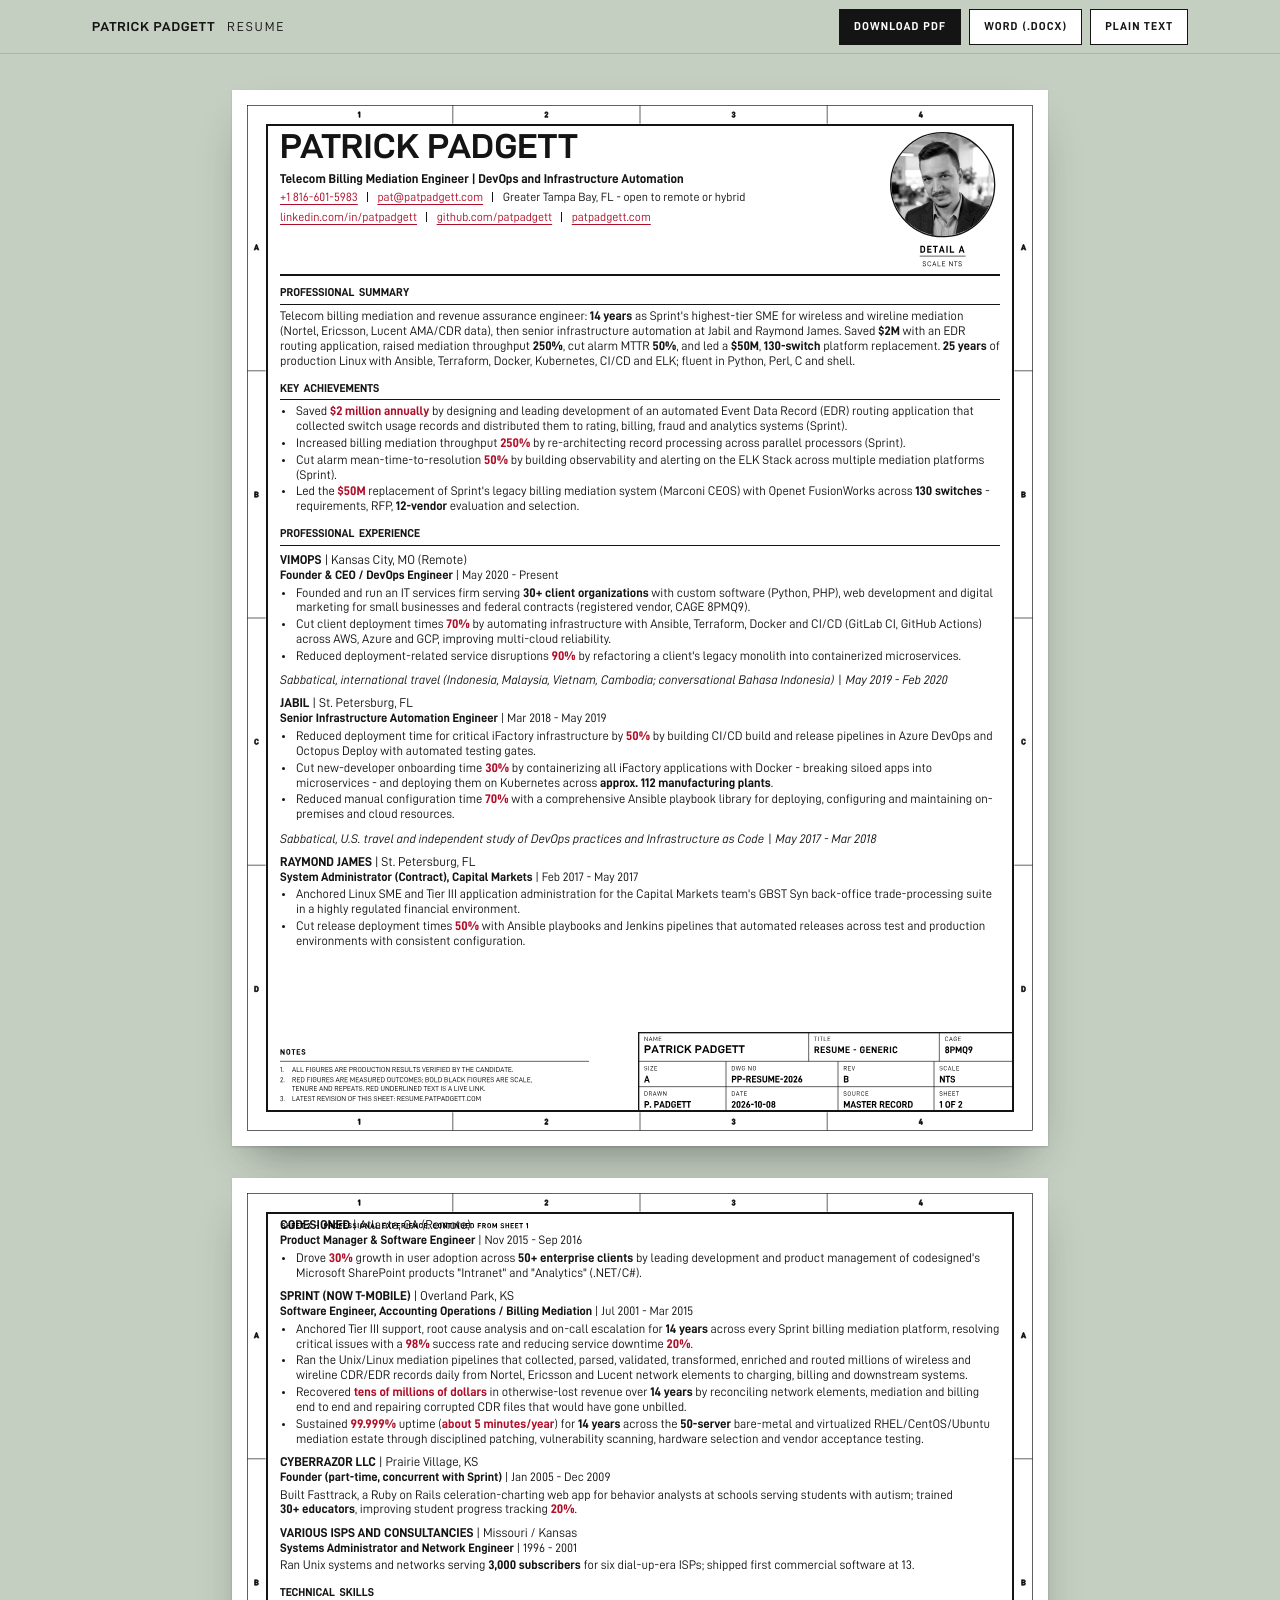
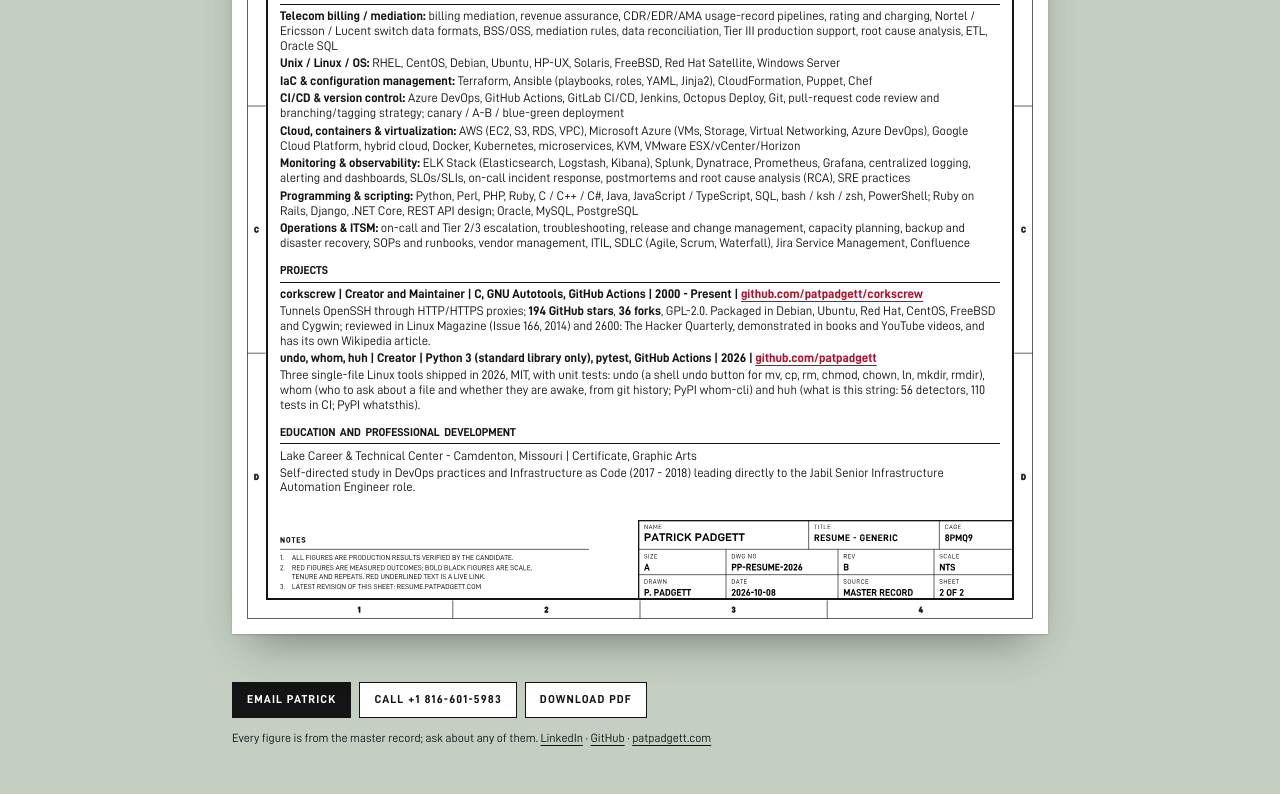
